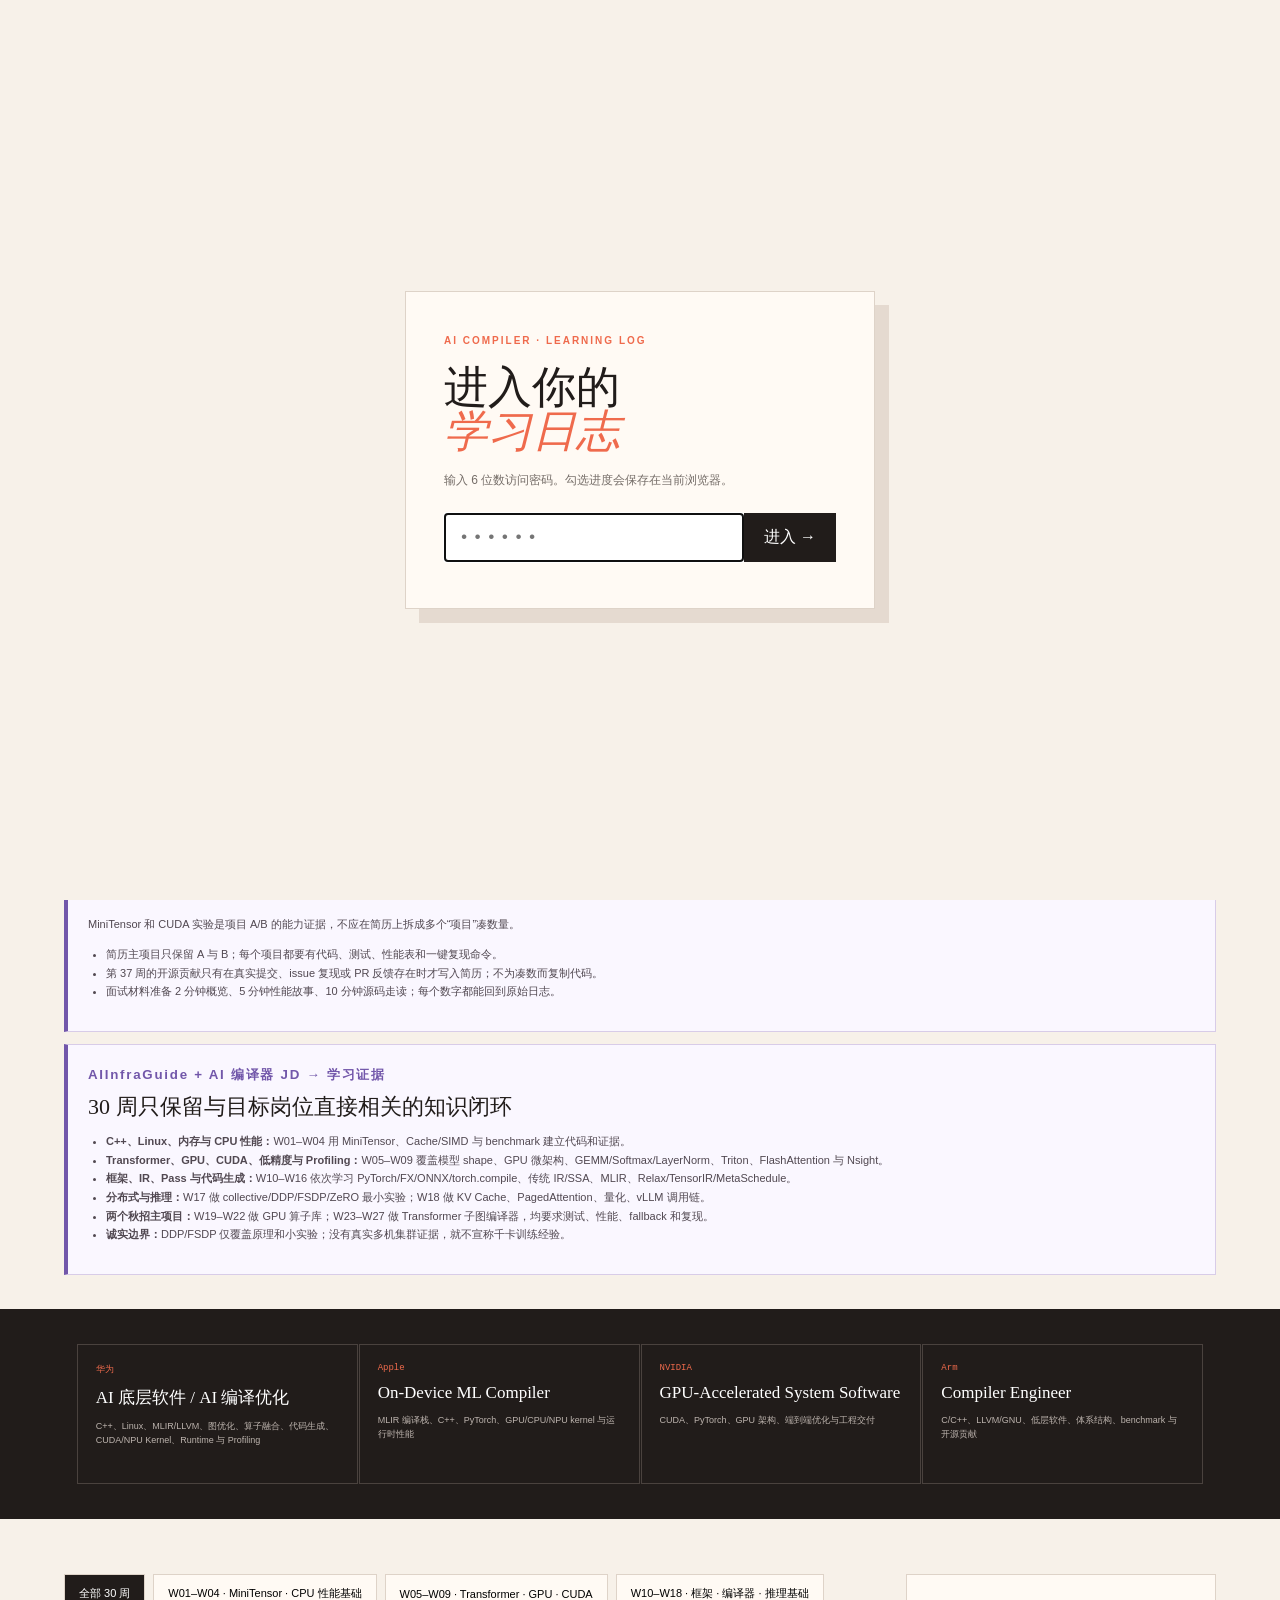
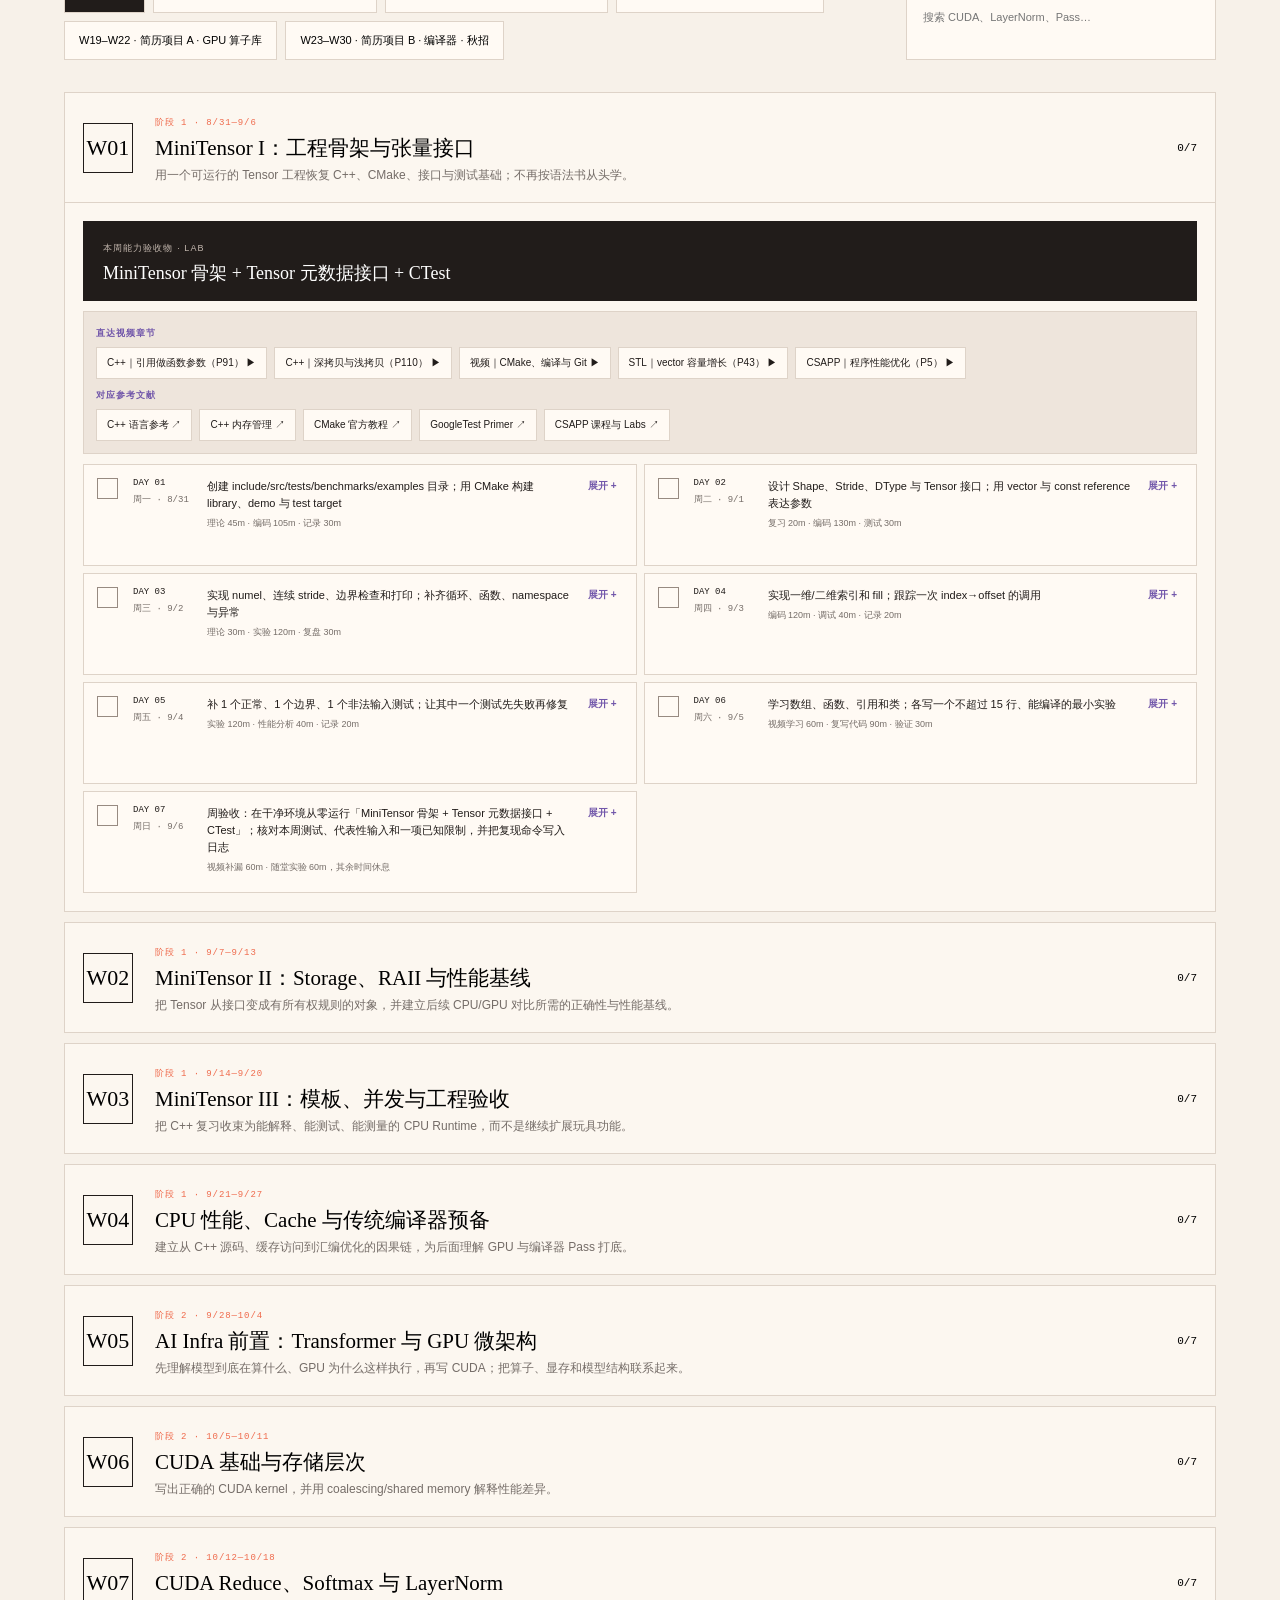
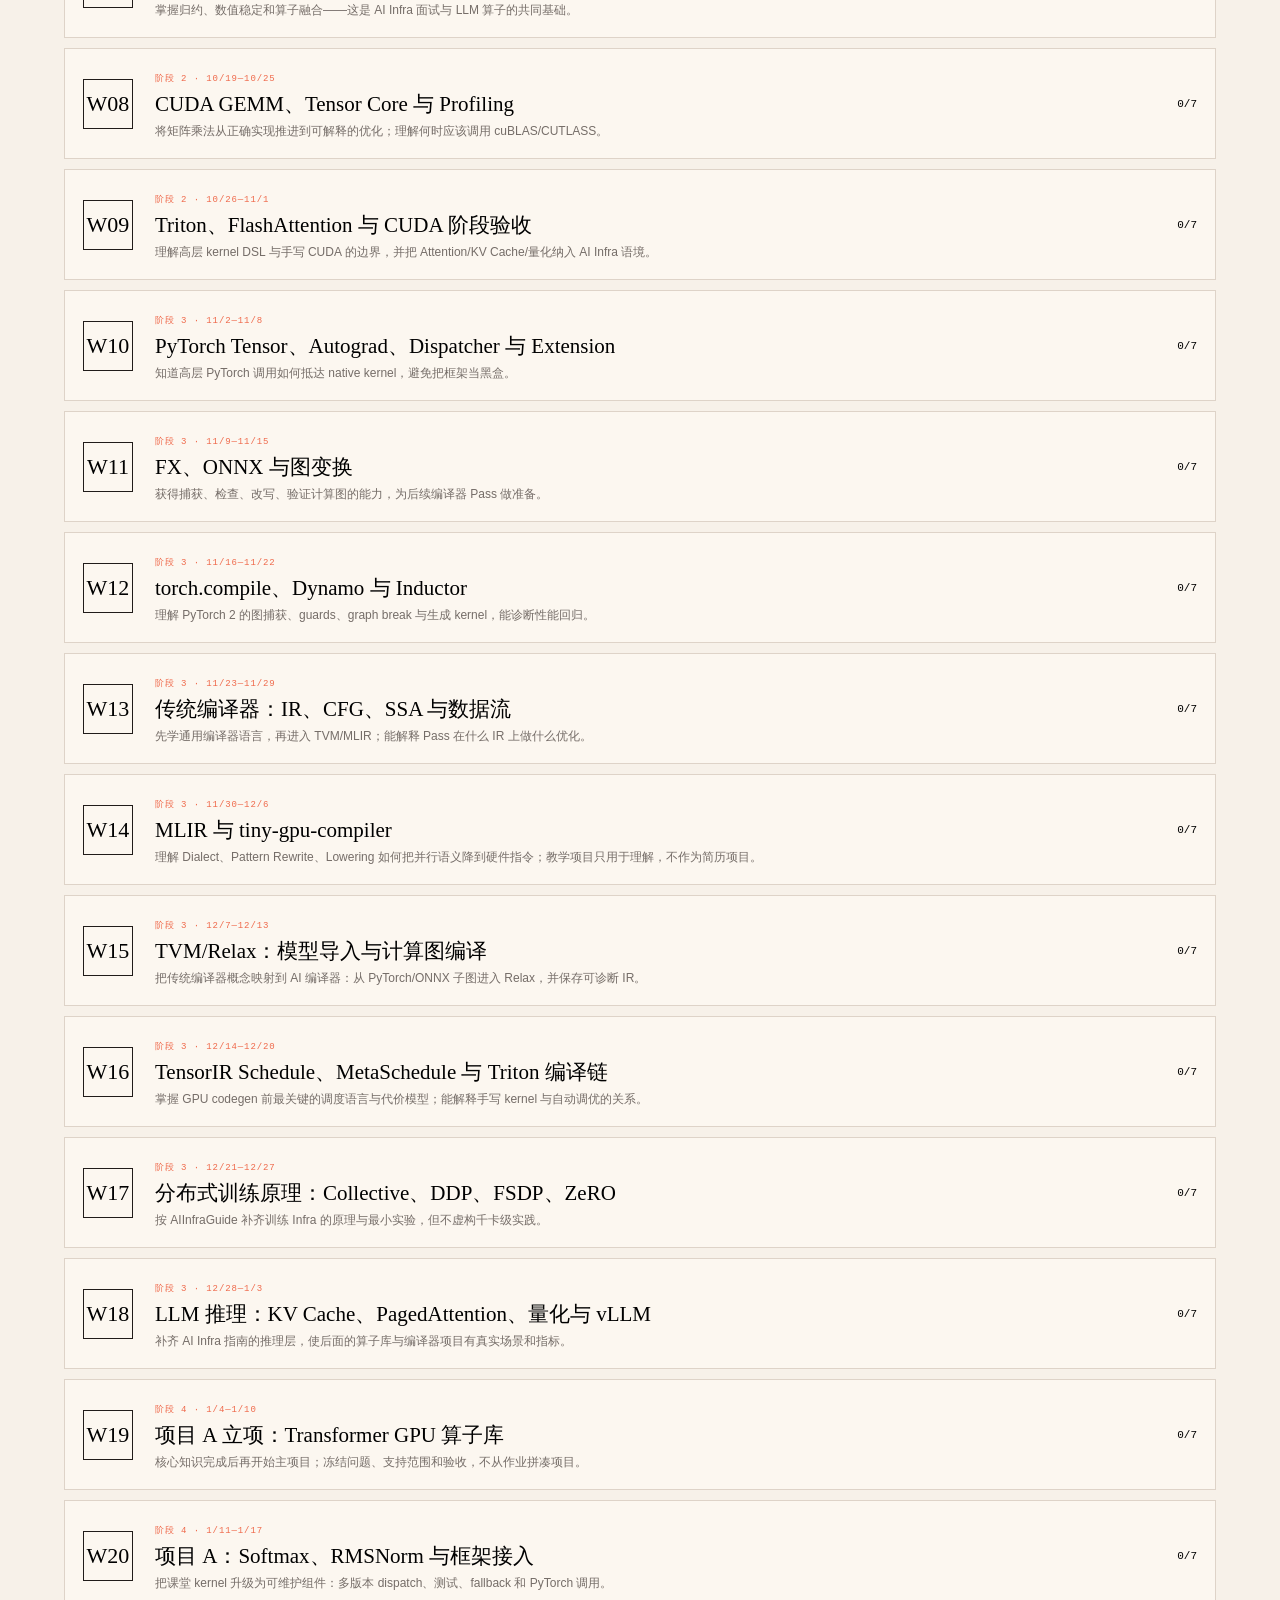
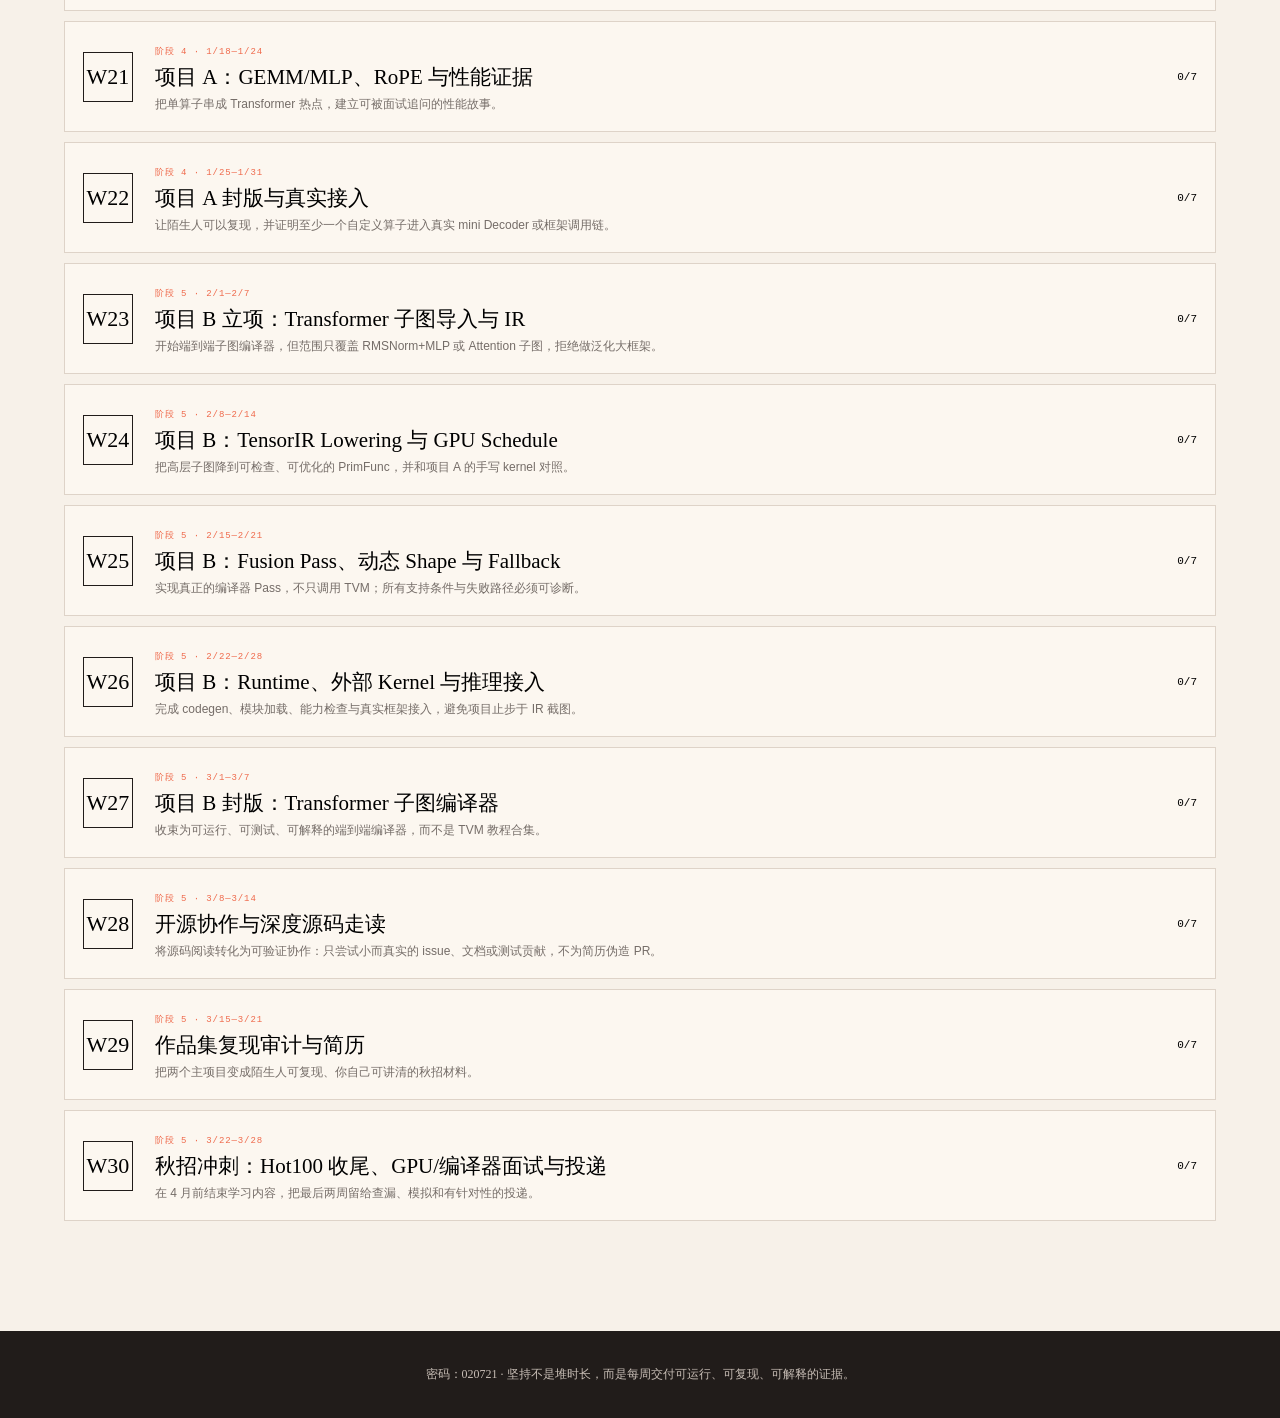
==== index.html @ ab7bcef0 "Compress AI compiler roadmap to March sprint" ====
<!doctype html><html lang="zh-CN"><head><meta charset="utf-8"><meta name="viewport" content="width=device-width,initial-scale=1"><title>AI 编译器学习日志</title></head><body><script>(async()=>{try{const b="H4sIAAAAAAAACsy9aXMTWbYo+r1/RV5VcKPrYjkleTYU95qpmm6o8gGqqs85r8ORltJ2FpJSJzNl7CZ4IYPnGbDBE2BTDC4oDxSTbXmIOD8FlCnpE3/h9Vpr585BsjHdXf1uRDdl5bD3zrXXWnvN6/j/iKlRozslCx1GIn7iOPwrxKVk+1eBv3YET30TOHG8Q5ZiJ44nZEMSoh2SpsvGV4G00RasD7CrSSkhfxXoVOSrKVUzAkJUTRpy0vgqcFWJGR1fxeROJSoH8UeFklQMRYoH9agUl78KB0787rihGHH5RNM5Ib99t7B2y5xdNlee5jYXrXtPzL17H3cWqkKCeWvZ7P/VHNwqrC6Zg7ePi/TScd3ojssnfteoqapxLRhUklcav4iEw9GwdCwYTEkpWWv8oq2uLSw3HAsGo5IWa/yira1Naqs+Fgwm0oYca/yirqY2Vlt/LBiMK0m58YuYHKuKwk8pGpWTRuMXclutVB2F4dJaKi43flEXqamTpOv/61qr2hXUlb8qyfbGVlWLyVqwVe26DhC8pkc1NR4PtsodUqeiao16QlWNjuutaqz7WkLS2pVkY+hYqxS90q6p6WSssVPSfs8W/OWxqBpXNXZJSV758libmjSCbVJCiXc3NmmKFK8IXFCimqqrbYbw79IfZCVQoUtJPajLmtJ2vTVtGGqyQkmm0sY1eLdRSXbImmKwO9eiaU1XtcaUqiQNWbsuXaMZ2VPHDLnLCMbkqKpJhqImG5NqUr5eaaipaylVV/[base64]/lRljhMVhCkH17+HplQtKuXEN8b6yqTXXZUMG/2bdoUkxJ6401oSOC/X+AWQlK4P7T9gDm8s9s15TYsVQcvsGzQtzuulBICFeluoSvZVVrV6TrlSlNbddkXf+8L2wMA6wTalJFaF2vbJU09l1hfIh9WI135V/[base64]/vF6pG5JxrWR7gIHa1LgPGSJP7JBi6tXGcHWqS8B/QsIXcn0sFqviPCFSn+qiWQTd0NRkuw9LEIyw3TbIyn8hDhCXWuW4F7EPJPZyaM+oEvhZ+e+incAHItUOc6M3aks4AlsasWAGMA/D/0KW5eqYxAFC8FDak1Jc54hfVZPqEmq9zPMQbKE8UWhySpaM31dXhNu0L4nOnTn5lOF6zqNckPiiWqqOVMleJgv/[base64]/l4MR32m4cuyPsbtoVWudJJduRQT2gr3dWu74DbuPX9f5h4xMk3U1rUUPwcvqfMKhLMs1sejBJMg/PbLPV/PpbfHBRZ3loMD0K9TgyqBlhMta+IVV3imkisq4kryiC9K1EtXs75GRXGe+gOdDOYXrmFcm9aynsUPtlDW+KvrJToZgOTosKzzFpG5n9z5xjoWZIF0HK4lJ3X/PMYQvVsbUpHxNBcgb3Y2VtTV+3KiXw/jgZTV1mMWBTCzU2vwSjwWuwrj5pW5ImosRVwFeuSQVOjtAqWWYBEzJZqf4d6lM1FBXL9WHP8VLr+MXCzS2+1sj1Q01dXUuIe56ZbRDjl5xlGypVVfjaUM+ZoMrBJAx5DLcl24QF/CS8r58ETG9Bj9b0q9c80oEPtmppoaeYtz/kzN4SdA/n9yVAmX7U6doOco9WFG7XhmTDUmJH8i+Y5LeIceEL6Jt0bBc50G/tpq2UFur97jeT8MEdKtsYGQRCTG6YHzftwwYw16boMYdC5CtRYCUQNMduA11NdeJ5g9kuoT2XPVBxOe0Syzjn8U0r1fKiZTR7T5ZmQRhw7A2VPZsvt6mqgbwrIMUm2hda6y15phHG6rrvMpOJ5d0cqxk/uuValsbAO9roBdOUW1Klxw7piR12fDYrfa3xX1KUuIKLR3GzqSCTnoRA3JCSf6+ui6U6qoAcP9958a+unVNTIo5WkpVvX8ptqRVXZ3qEsOflrXI3uAfA+wO+6lvLluE97VDyGneF9pULXHYUwnZvU8z945GOghwetqG0IFiMSf8am4Aq/PIuGUMQd75mIG1HGv7hJQXEkpRqFLWNFUry26/iNZVV1fV+BmiCxiABf8nIccU6feOFtUAB92X18i+ti9gHUvEgRKBrUIfMA7KGPvfL11grXuBNmyq65kEzGxazM5G312N6M7YXQVbkpex1roMNhrx0lq3veUgQDDtr/wj1bUkeDANo8KlnriPIC7Q7CPDAB2jsQuHYscjPkuPNFZxi5Yux9uIp/PD7oDVo82eIxh9tGPDBXZ0/frv7HHcrIyMHOVHTijJhNT1+1BFuDJc06Z9KbALkXpgb5X1cA3tX5rxB1mTvUIP+WbKqjnA3oHe/AK/bSqk4VDGqWBrvgxeIB99eN+udxQh8tv4TrpPmXrD1aiyemZnXPCLWFW0tjXmvhtVY/7lcPkuFonWOhqnGK6sFU6pSV2NS3qFw2FAkm+Lq1fpPJeS3Vc7ZE12z5GyxQcyCoc4Q2hobWut9zMEnw3sOtp21OR5RTd8XJapan7ZpDH0P5QE+PWkpHEsruhGEH1uDK+d0YS4cs1RuN3XPebZT4nytqLRcLD8DigaLi+Wx+qjUbnezXkJz3xOL/cS6ZQ4UO52P+39GKYvRFz6AvxdRlYoo0K01tdHI2UQlL7QQQvaVQZ4LSHFS9ffiNqDHDuqeDVBW9HYV/dgpjzXeK1+bcBNJbVAJV6sqtl/Nf9vq00t9a31VfVtJbouDmV0aGq6vQPYeCIVlw35tOQxuLmONcTqUoNmWRs7A6ib23xSgZC6L4BPO6XJ12xabHTJGY0hISSE3e5N1CUZxPG4qXL2l/mOPaCvj1RFwpwtoG/aMy0xEVwtsiG5MaXJyA4czBDDlXVluIczTtpRMnzrLa9rlLIK0DUSstGhxr5RQYRmX9vgJbySL5akhoZYiaejro0rurWRmoZa6RNsqmZ/weCTh97131WCyqLq8ilJi1VUXkmqV+NyrB1/XvOdLdXujUSZuvaQTIXiCGquuye75gZK9YFo0NbWFpZbPW+zk82z3nIa/b4HXG2spkYK/10HnHsZKUc/ZQNXV1dFq+o/rZt6l572c/19T5jSc8U7UlxxmLMmxyXwThwrFfHYamvC1fU14U9iWMkcja1yG5iJbc058P5ef+BY6alAQQ84LYdQnVwbida55gSh5XfHRYpPOS5SDA2Yg0/87nhM6RSicUnXvwq4pP2AoMS8F04cZzrkieOABvY7zGkdgJCZU99eaD53/sxF4b/fCefPNF385tw3Xwvnv/36uAhvnDjeETlR2Js3+57kdhbzc73HW7UTx+XECXeAzXFRTsAKIyeOp04Udu+YfU+EWiG3M2ZNrxdW94r3Vs21/vxiz4fMDXNkt5gZggG3nua253J7982VGXNh2dy5Yw6NWW8mCs8GzdnlD5kbx8XUieOgyuFHpZOAuGdVLRE4cRyPB9flc/A7IEAM0leBlKTrV1UtFqBTJKHG5K8CyXRC1pRoQEhIXXE52W50fBWoDQh4wnao8ZisfRV4n3nk+18A1cM2NZrWTxwnvYzBQnjff/u4yC4dF2GZPgiD2hVwrfEMXjhhQ1Xk+yLGlM4Tv8MQKVmzXzfUVOCEe5cxuCTgnQNiRAInmk7ZY+K/rh3FrWo94d3UVmcJMLF7DjvCw54GFg+Wx8uwmJAYCYfsV90Lk+CrFHzYUFMn8aeo2MO34o2UrIEAQwMdoUXgbZE++8TvbDy1hwUljSCwD+ZGwiHBfPwzYC0Fd8FfESG38Ty/mjHH+3Mb2eLSZn5+VTgqhAXrlyVzO2NtTZpjE7mdBY7bYU/QGMdtjBMrh+FhwPBcdlyIhCK1grn5WqgXrIVBa+GFObgOF+vwYhVcNLemP27Pmauj1uCk4J7GurtpTt7Kz/Vaixvm3s38wyeFtf4PmZ7cxuPcxnNzYs18PJYfX+dfkNsYzz8bsUbmrfuT1t3ZD5kbp6VuIRwSCm/emX2D5uC7XPan/GJPcW7CuvnK3JmmcYW6kFB8NPNxe9TsH2PL+INqhCGyJ8RuzTMYNQm5rXEhHIF1v89MhXH9+MrH7VH2zEl8JvI+M1Xl3LYJtQSZIHghsM/eUQQeMQGOvGhPdGPLSaWdsIVu+ZAS75rvfmUfFoKdz2Wz5vCSPSJqDWwucztjPhux7j0RXMwDFYLTyDeJdcTw704pnpa/CsAOB0P1waowIDQNZmOtTbwlaMvMAUT49g83tfueR1ODl9LJj04j4N8nkcvgMDg7LoVPiI5yD09kl7zMzZpcyL9+JJz67nTTh0zPealb1r5RtcSHTE+zpOvvM0/dH8lXm5AUvlR2ptHCwEGJK4IngE2DKfYEcfmP23OhSKguEgaKNO/PWaM9uY0xa2bNXOy37r0tTu993B4tZEatmTVrbcK8tZzbepzLzpgTa4W9ycLS6IdMD6cB+rvw7KfiwHB+rrew1mONrSLOsSl/d1yPakrKOBFVk7ohnG663PTVNba8xv+8RhAMNIYrArbz6wdZvoIXMP4z0Bi4oCSVy3JSVzXhHBDsuyf55ZHi82Xrwdvcxri5vVgcmLDGn5gTPwUqAu2qFA80BvJTy7mNDFErrTo/[base64]/pJkEAEpcadUkrftvOyl3ydG0IbXGARLwvmBIWrtsCLmN8eKdXVh136v8q2ygIqB3SCl4Sjc0JQZ/xIBCP2R64CCPw7iFntHC658Ku5v56dFARcB8/Nq6O5DLvjV/WrdmxnMb4wKu11ydy20OfdwezWWfmBPDxIOLU7OFtTXz9ijNSj/[base64]/LZFYHvAwHc+iljPXxi3h61hu6YY+sft+cLS0+KO5Pm7vP8+BoQ7cCONQ3UC4HdqFgKSEs3zI0NPkluI5PPvhZzW6P57Ov860fm9rR5e1RoU+JxGPHdw8LG89xGxvplSUAvy/v+22pbmy7jzhTWb+anlgEgS0+EMHB/a+Unc2PjQ6YHf9FC7V/F+w+sV9MkmhLpwQyrP5t9b3MbK0TKjCT7BmmLzf6x3N6q+XgM1kuiwPR6Ptvr/jpzezo/tWzeHs2/zH7cnjcne83+WRottzFWeNtX2BsQwjUCcbXCzR3CP0CshYy5PmGuPig+HwU08vEmINg/KEnjt6XZ6xX7M8hIeQYJHPKSoWpSO2DDxaZz52Bjrcyzws0d4GZbew6TtIaHbWTMZccJH82JGWtw0loYsoYy8O/9m4VnvebgLFDf2mbh5RKIK5tvzexW/sWIOTkOyHeq+Tvx6+bvBHNt01qbsoYyxYUMgHDlp/zSqpV55luAj2Gy1YqQXCAcFZKS0imLhhKXYzCwkJCMRDouHBWaLklJRNKHW+ZAf2F13dyZdrHOMkDXaWQb6vtuSwtM7d4bNSVrkqFqepntsQdld1zcg1baglfKsVzYDDhiHkxaDwBLrXcvrZF3hdf3P2R68s+y5vAykL/eIWlyTFCvJmVN71BSgpvvIYyAaROdiciGRSJ+m3kYSntaTeuCOfjYursSqAggRIlTIVQZRIFGV/dAu3u3am7DltgQdj5K4NuY29nLTy0zdu5iq/mprGDvIOGS+D0skqOPOb8LlIcMxVpesu7v2c/jCpB9mYP9xb4xmBkRtjgwbE3tcjZUCifrQW8xswhkjT8Lb0bMzPbH7XnidsXno4W1nsKbXmtrsrDzCzyz+ZZEFEE3Yo2NCbVT/hsVAN8laLekDO3/SYdCVVG2NPpx+cQJobD6s4BQN/te5rZemFvT5ssbdIrDZz3uzU/2s92A4xD2A0FIe+Lwa022j0yKf1B1mcYtu2vEsM3BF+bkGHDxG7/kf94iZkZc0HUQ+HbXoRlY3/yWuTon2FNflbREOvUh01McGDMfj1m/LFnT6wAcJCahuSYE425nzMk1JDfxu5OXpCRQ/ODbYmaReH3h7TCcMIN3hbQuB6U2MDW1abIsAFsA7jpiLW6a84ugMCF/BunhUW9x5lfQq7Yn/Nw04uGm/xeS8UFcuGofLgxsmLAdTqHNt+bELWBdTHQdtabeetnwqaNHBQDV5qI19da6/zC3sVW4uUNISycT7Tv/uzgwAXwAdvtiOmkoCZmEdpLk89ln+eyKNfSz+XI6P/6z2ffOHH5YuLmzv6zaGaoMw5pfzZsPRvKr98yVSeGokF/NWDN38lt7IC+/XBSOChfPNJ2+cOZgvuvA/YAt69BkKdaSUtW4/ZRrd0p27oD9gdu0qspEzM9zaQ9scWYrtzNdzMyZGxtg0bIlUi58MikM1VPkfJyH2RyymJk0+27mXy8ShADFUTgyN/es2ytAqW9W8zc2QXh9t1qcGTQz20BRSIUcivAWKsJmz4K18sgcmyisgg1BaJPiuowsSfmbpl38abw4+/PfIM3OThRFYM85FTfXhIAlLv2Sy77N7S1ZPWuAY32/mJuvhFZJl8HK6BGB1/u5KjK/ZY7ezW1ssQs2w+OsWpBiMRGOCTi8URZyfykTAvpnibUIJKGXZ03suDE3QVuzhgC5xOZuo0NNCubEjULmppnZNtc2izuTODmoA/nsfXNtU8zPb4DM4QMmju0DKYw8OkRCf2Fp1BzsN+/fg4Nz821hadThh4Wn/fn5uwR3Lu/mthet23BQWmtThd2bbglETEmaFI/LAIah/NCgubCc2xjKbTwXbE4/ArNk3xb2HpKWWHjaY/YNFvZ2rJc3AG57cGybw4tgk4xC0mUQbJGSQdw4qSTbdVAO5NZ0u3hRjsuSLoOHSCetK5cdL86/5WqiNf0ajhugVYbyQLIP3jJ5AjUU+MNmFYQ5haVlYELvfs0/fFKcnTQHYSNyGyO5jUxx5q21+qZ4b7X4aMbPl6s+xZf//yTzg3hyrcOTgT0SEEDHl6IdeFLmthfz2Yfc3Fd81Gs+HnD4Mcm2YEQErmxtTaJlvCe/fcdcmWHm8sF16+VAfvtubnvGHL0LODC/aD1YKN7ZBW6ysWVOjhfvP8pP9hee/SSAbAw2QntCAUw6AggrW9M+jhyFNYqXzl04LZi7qyTqgp3g6NH3/bdpSrKxFO/supiwC244ghdsrru6koh5b8alVl2UdF1OtMa7RbgSU6O6+EOoOpiSNUTWZFQuw1pxIgF4zIdMz+XzJxHHnuR2Forz/fC1P28V7702X2aKN5etzDNUBEfNwXsEwA+ZHvR0yTHBkYeAIjeemqs7+Ttvi48GAxWB4LchMfhtFZx6A8/N4WVz8lZxYMIcvQuTDfZbU8DxCCycR/t2N7exAkzz3EXAgLNfIz8jI8wbHOLBpLkOu2T2v8plM7nNQYcaON/snwXbwvaM2TcomoP36K9iz5g53s93CbgLHtdwzOBA5uSotfgO5Kz7N8ibYi0MgSFpcrSQuWfde+twyhJYfNwetYZeWBMTKNUJ4G8SuKBGQLIG7xLjYaLsKTWRUuKyJpzpSsVVTdZAH8v3PRMYEFE+3jUH183+vkLPFLxuQzM/15vbyJiPmf2Os0IOYgHcG9GOuKzrgtk/a71C9XztNVpyQCg0hxeLmYfIV+BnMZMxR+/CgTnTV1jLfsgMn0m2K0lZxpNN4mv9kBmhzRFha/IvFgvDN9AikrWV9CFzYd28n8kv9ljjz8zBt7Br86QboF3ZJ8IIxDHJOAlfDLJV83f8OATZF1mgeXuUaa9Mc833PbPuL4GBqn8WjBDoVvDzxFoPT/yXUJ2L00VKjKQu8bPpnHAu2aZJgjk0lt9Z/bg9dxmQCYaSybCEH7q7SueFi931DRKfspaXzAcjgCBb0+bCcn71HuHxh0wPcTCG14W9WWvxnTX0rLA0ypwX/bNouSaAc9nImtkF9fL2KI2cz96xHvQWeqbyr7KFN++s+098zO+0DHERmnASqEFwqHR+VziKq6el53+ZKqyuC0cFQ0l2B9tTaYGZaRx+iOA1nO8XYzR0Cx7bemWqm29CeyrdkoBMezDKu3eiJugaAKYpwwMvXrjErPT/9qfvwd6iNp/5kOlpMsASr6jJD5meC+ebkeesjpjvVkGotD8rUBFIaTIY09jqULG3VTWSXMytp2Bx+9P3Ah1e5qMHxWmw4Fy6QAIEiIEM/U+pGrz4h5Nw63wExljrBfjPuu0KCTmhat1AP5MPzMlJc23bnLwFzyIrKc5NFu5NwM/JQWQ3wKvhbZhKMCduWdM/ebX/ZaG5+7IKuYCkfBPdCt6tBEUfTXskodFHArIsDsBPBkXx3/70vchBJ1443wyMCAVGgUEK8dgFrbPnv20G+ckB0Mq9wjDo5zA6iXOtkhHtEHX5v9JoTrWmNs2JGaD9uV5+zhCbchAK7qFs6YYisIz+PnNlBtD5/[base64]/mQZBiMeEo01ZcotVR4Rsd4mIEa/A5nZ82qwRDCb3bIsVildE0N1DbL7NrLrm95HnXWcdfsw+8tJ9pQqSQiBIPUw9EJBqgOfQxWDOL5npvbmOcrI25vfvW8OO/yY8dqm6IVGlG4AZBAqAQl9LJaAdiLMKVKaToBoEtiKutUpyBVNTkdkU3ZE1EV4uUNGwgk0kUUHVo09wFDu3sB0isUvIK2Ora4koU1TOBBSh5WOLSamH1cfHnl+YwqF3MoQvUAYGPaUMWolJKalXiitHt0FuyMxqlx9znJo2SHxq0Fn4h8hZc24wfy4UXUJ5RzXR/urkKzBwD6ZiROK6qKXiTrHgctjA0qetuEZRZUteyIAEjYIB1bAOfoMAgG6sudesQBSuA+/[base64]/QIGP/tFZsDExDZ9iHToyZBDeGfQtqomdkmK1egIuAO/fhBjrepWgxc8yldieOU7VIiIYmtsiGBSo3wNp/eyO1MmwMT5votwcsQQfhGbkJE7NNqzcdzbMV6OuF8GNeWbAd483cCkQiY8ucmrIUtEufIbOcYuLyE7ozHJUgGKohrQtYCbt/p1/YaQMlFUdGOGUDuQChmQwzkOjRvWQ96zMfPRPjP+gRbjq0gc2Ay9doHdGvwLh2nZt9bcoGBRj+8hxa88dzG42LPGDFdwMyJn8zdXnJtOiM6CGjDytn+IMNbGoJbHYUOJRaTk/SZ4Uj9+8yd+nBDhGnvPq5FlgkmzNlCwhwtFrAoGk2npGS02y2fgkbPFPaVwsArc/0WWPiWNkv4UV0JP/qnEs2B3KfWx32+PnPhglfoQ0A2a2qbEoej1ZGf1vvzD38uzrzJbc5ACE52nJg0cxKOL0O82uC6OxyJrHOAxajg5namrXtvza2pwtoTCk8QoumT55suiae+u3y+6dIlH/+h0wtWKBxFiVg8eTZca5tVjgqaqmIkr2ANPzFvDfsYUbucSLTgmeoCIV7EcUsZOd6zebhLMq0P2hOV0UBxdSBOXhC/Ef8E7kUEG6pweKreHnXoiWsyaB/34ZEtFQl6SonDGOgCuX+zsARCrPP5RGsfMj1nm6siQv71mjm86AprwS0kxpDfemrdB/MU7vSZTjkJZu+vQWm7BBPa4EMXKG5EebcF+gT4B9qRRm6/ACjJZJEn5kCIAgIGl2sAUA79+kQSvtHcp1u8/4BMb9b0azMzxmJvkM35wOg2pAlxVYqhwxLVW5LBEBYYOCPF45AgYBvsCOmAHQk/XLjQJBTe3Spm5kCUuL/kB2e+7xlpktzNYA0Pm6s3zZ07oBL2zzIuwce2Ia4LZdwaBG1H/[base64]/3GLCxDYb6STIET5dgINxt8GpauSJgtW5n7h3VohM1q8/wA8n9sTZGIoMa7xUDmxWWqXY47lg+t8joXDtonnf901t56+z0yRCPU+M2Xj8t3C4Bj3tZJSTlTm5VtooWaf71PcHHEGjzvbhoayoCNWEbNiI3CZw7Ftldt+4NpkJrg9CrEcE7cwoOsXx3ZTFqBC4dmN/A1msyFpkeJDmKi0epMbgEkPQu0MpBShEwR6BGspMpOVDNyyCH0A2mB/cemNuXHTfJlxxzaZPXNM3qFUpqCajHeT/Qk4JN8w2h4yWJFli8y/[base64]/vVa/hn6IfEntzm5oIyG/WiHnJBAfmHXhStyt2PAKmaGrBGI9jh19KiIZwX/[base64]/RZs+tkraPonQOs6/xsR+ceOBdW/eb14qMZZl4vR/MOQDDQn33m35CYC6X+sDxvlPO/gP4OZG2ucOezf/6Q6fn2m2/+jAED87sQsjz2yGFehfF35u49a2y6MP4OqBQBDn9MbZr94GhgZk2SVOd3gYJu7pjD8zx0I59d8QVrmD1z5kC/+XjAx8nO/lkgGww9dlTAdbG4gtE+FwODtEdZB5NzZ0trskWT42kGDjWZ7GrBRCNR7oIyDC2QExkvvavJVzXFkO3jxIFvW1cLPFZG9jr7Z+FrTUp1iN+oMVnEPy+osTSzVundiVY1rkRbDE1CexWZd83RzWLfGEhMwyASWPN71tgjAOBKlhLZrI2+/GQ/g/7koPVqmqy1+PFqimJhWRl45a+Icpi01aIk21QeJqskWYoDRjYBH8htZAoDr8nqCmG+mR7BiahNJ/V0CsAD0dEUFo2amt8fefbPAu09SwBan2CO7c23xLIIIo77Mcm8iW4XpcO+TqnJzuDJb4IX5fPfAaPIrwzlsu8ErDFxVdFltv9uyHHzODLHcRavsLbJrHV4sfDuFn0zgHl1JZ+9KcqdUpwDp/[base64]/U8iwMzjEwncIJPwrhvTggo+lXy8UBtw2LvdNCblNYSQuuxHaneu7H8HtbaOXsgXY5CeF9cszlZg1Hguy9MhIXAQ3OrW8vu44uG4BgJuSqJNheXsKX4pReWKEy6ewFrk2JEvrj2f/OnFwDxxryePJZAXiXX1mZHubCcikmbijBgZlmJ6etogosdpcfozY3Kry7JXjh/19pJXoF01qBpgf7zcEXzAIjS+3IJ4tP7xZ2QP+g1fBAMSBAuSsVl5QkQ2uBeAxhjTm/C6sg+LtC0VCfwquOM42JkjrIFnJbmxwFr/BdikvJ7d4vvLnLQ60EF1SZwIZxUSBH7kDiVeHZDXPtoeABMYuKLQ6MWXfXCcaMgyH7KozeNOdfg3cTA7FAeCJfor3PDC0xYZNUJpDRCP7Eta1XLLvTxYZpW1CU45YEHhJRXHrzITPs3Qs30Vjjt1FGGPmbbuhFJBu93LjCpfaDxCev0+9fQEwHsaoah1P5wiM/bs/ZoZHgArzU5AmQ9ESJmStPi5m5/NQyf7mwtlJYzpA/ltVduPz9BfHC+XMXAQftBAYmQi0sk/lAOHdRyG0Mg76Pv8lK7+Nb7si/9/23T539+n3/bVieuT7B5vcHfTFYaC1Qp01UNC9o2eVoW3vZ67ouMb3bdRDgGH4u5V4ZBgXoSlSwbVkERmtqrdg3xpNlL12CEIBUhyKQQPUh0wOpMzG5TSje2S0NSAW0dZ2eHskLPd0gHmEmpxN+PDRmTUz6bPyUU0X5AWS1JW0Pva64Nq/o5P6ywtJy/jGTLczJF4LSJmLoALy7PpFfHiElkBRK685YbmcBVkWmeBdMkHVlBYKLOTQGIQ0gYGNSoAtMpM+BPNk/K1QJlKBpTswUB1CVXO+307nhCkkLoHNduoRBh0Mj5rsnzAkJcOYJX9xmVVzIQGj+6k0nrWzwbm77OYtAcIEbFuYFN63NWvkptzsikmAG3MzW/Uhn8wGex7IySx2gLsrAPBST+1sg3F9PaySDYnQk8Xse6lVYu0/+R5BtkXnYCpD9g4haQLKjOCOw12V/MSd7CwPPi5kb5uQg94f5WVVNOU71T6eig9hTtYs/[base64]/D5zJ8J1NtBhVt+QF9l6gFJIJbwKws5a1g5vZQDBVFwbuCKu1S5owOiQe0tJlQLu2Al1eBUwC9r+UaZq8kie3zt/dX35JQtvAiUKPQpMA/UCmUlYKz8Bg+KsCSRQ+FQbZmCizUyaL2/YItdFLitCqY+XN2gLeaQrnQIQL4vR/AySpbgNcHAcHKh97hQgSwqJ/H3/baAKyGBBWoM/lpeskYcUQ+5kXpUODOfXwkNz9QGLL58zB++Bzo5GL3Mwa/VOAD2O3s3f2ATY0smRHcOyH5AtDHbLpzfMvTd+rlftZXv/JMI7iMtVuWIfQEy6KMfBATTHVPe1bajhtTHu2KVQzPHkifqEN/oyipcEanAXMfq4PeeyYIpkl1qZNOd3maTGpgc/JLNWTKyROonJMh7G5h7lff9tfFVgJRJw3cU7u4V3a27vYmeChFmqLCrb5wi/TjUulb/a+rcHru7TA98vI4edu0iWLAi7h/XwKBKUZ22DhltVdAMaKPJZL+gimEzkttZa48uUOG/rZH7l/vL3F5ywH5hgYg3qHlDAIoLYremUsV2VUxYhngVTzZDOZyBXerQP6ff7CwzU1vRsfnkEgqemeiD7EeOLgELG18xHN5lBqI9Z0AVIPABWx6Lr2eYDmrCdt41U+BJZpYRzFx0jNN8h0Wc4csxCzIJmJy0Q/IAOY5IhQV1NLgRSyj5bmhcc3CJE5h+yhbvjJQTr7qa1NEhGNOGgXSm8u2VOjoIZEdmuT8km2ihVskmrYyGrMAyrArK6lN/aw/oFc20aVleK2cj/vv/2ZeRoGk++pghu9oXnLgqUXJzbmSys9ZTkVnrjHn4DYjmQEblCQG2SES5FO2RGTlBe1P5JZz4zu1BxHnSgeIJCBQpvjsntIBcMjQG69r0qTq1SHRhz6ylpipjR+lMu+44o0a0jsigJ5qph3qrh5cL6zdz2DFdY/Pnr6FISbQy/fO4iutlw3UcFIw3ptUKJjMWhaihaC02o+wFuD8Nv4FgtsVY/xI2yOmKzpiTOppNRV5RDa7qtDfFWAZmjUyKp5/L3Fy5hfSwIFk3FFUPUZCwwyjLKMDye/sTTnkXMC61KMkbRcVGVCSCdstAmG9EODP1ypUliwC7Y6r1hS4GKgGefYzKUQxOwFhDIgulkEpcLlAzM7m8ME2qVqdCICA1pPrM7/[base64]/9EgjnQsO4SlABZN26a2xPkJDHHH+Yn+z9uz51S4yCBK51obT/dDBFbl/A//yFf/NbFoEaHvN5UKoRFo7HIKmAvOC6vdWBHlIzmdvoh2m52DnZz7KY5tpTfemauPii8e+PjRRGhsDcP1T0yc7m9JbaLR4XTp5tFWJgIy2KhWd7IhpiiMxUsxsx/sRQ55Gx3qf+BNj2WaoEYioQU97pU64Kuh8soglI8zqKTQfWLx4PtkkEuYboKPZtBncCKb/gh5PQHHfB0M5IwuuopthS5WvQKKxCHj4skvUJ9mYlFiN1yfzplq/HACYg/TRlKAjyEEOJv2NJafmiAXILW2Cpp7VjKC+r88Z/Wmx5rHTJN6ArYmzGColyFomWywmvpJKTSQ+5ZXFVBVhDsTRMcwPDIBkGDpBPmwsPJiYpZ3MDp081ccHEDxZy4lZ8CE1tux9Y/yQhKoHK0KAc0NCKY23ZHWLwUQkqkccUyUGK6Kk6BOe8QB+XxBC4sc9xjBnmKYnMsRJisgukrY+bkCwD9dqY4lXEEwMvNYnOzeKnZFqLfgUCVz86WzfEk8LPdWLmbn34CEXST/fmpl062djlqwISbeWtmHGK5sX7Q+8xCYW82tzEGmu7WONEdUWw+O1F8Pvo+c7/E3u6VqH5TojrQlOWKwYKwOGt8mRiWHb+Gpg93qByWY5rAaizjGErnimRAXuWEgFqjA+YY1DWhUc2XN5BF7bFqE3O95I81t+64y02QqcpaGCJN2lzYsmZBvqY8qHKhWSx9ki2eRfkdpTg/HkVDadieSkBMPyCAXulswQObAdN397/SUtJg1iAvuOuD/NEyHKw0ZZoSmXkKM5rkDcoFJFGAZ/n6sl0pXtQJDHUHJmJQpmebAhUBV1wisE84fWxrli86kSXMovsQi3slsbgXLoyi80ksJooDAxmPHYKde7EG1skXa9bU2/z8sDemlJmuGYl6tosibN3w4cyMrDuCwQLEuCd01p8CzKwPs0iTVIECVw06MkuhBhscxDCChxrKQ+u25udwDi/oyHMIlgfGCZFhUE4XWREpbpAVg3v8jIxPFBNaGg1q5zvOMeZL+U3DN/ILPTwtAND71yVrYYgKUwDJ3Owzdx4h+0XTFCIzyKe2G97ZAiqHAawUKp4+saNisxz1PQ5fm7kRsVDyMxhfbM+Dna8OVadcofBYT9quFDI2bWs+5t4LsDRvZEDBt/EAqgj5zVdhX3me34L2XIyuukSJDDmMjhepzr8YwbxvT+0JUA45Y3JJZq7i2gRBOGj7x6gUNC+ujedVNp+9QyFu5F3zuJExFJ9Z6LPjaKSfs0a2zYFbZY30YNezCw9hVPzFs6eEo66ah1SQC7Kos3fMrTtUxdfF5/wDiAi8i2dPMdcHr2rkEn19Ab0pTTXUqBovw+DImA2e9kGIBSnef0BX+IezJKiNcfpwns3KirY1NZ9zhfu5PNTo2MWwXEJrHiDNoxlpZF43yq7WycoGis01IZE5E22VmqWM2hq4CCk0IhTBEJi3qW8wv/XMzvmkk8eXgwjgh4hs+yNLPxgQiExzom1oAmQZfojWp34gQKzY5AJ8SWVfpvfpuFesvC9VqwErBdrPKK4JuSKgG7ec2jEIlK0j+hKV3EUfKV+AVyojA7Tgg5FP+81PzzolHJk7l+d702dFVQ0asCeh+E5CMjQFjMaQfCVCUhYW/uqhQDJIgsAALvqbx5z6Qv/PAY2LyACBMaKzgHKwOAdE9ZXlT9WA8gkVvzMPi0OvSSMyH4+Zg29R24ZyxyUKZMjDnf7JFHMgWwqXsiUoiUubAIZhtg0+avCY2Qtru+Yiz+MxxwYQibfMibV89rU1/Dif7cW6gXPmY2aFFVwEx8uvccoDY6Y3lNhfA9eHI51h4WjpwXQQD3JAyJIORC9gtYQORkQCq00MqBZh2mZJDBxP6Cw1bkEmr11KgRlCWKbuXC+Hg2OwcCeKY9Yg5BDiIQ0y2/pu8eayAClAqETaCMxFFLLysqrbIgXRi23SFVlMQBMkx17ojbQCuYuXWaAgSB8rpMBrcnh43IYDY9aD3hKqbWo+x+sV0JaTwgNkj8kkvooTUPX6YBrlVnOiVIGM50BSaPn0FVPECC2s/kd5fAz+uBf2JtjIyPVSWqLHdOSBJ8o/Tp4BFVOnc6RsALxjVHN2ALnoGDuTqbWMDWYsEu4PgTP7ts3VTYidt0HlSn8mPyDTL21GKbrZomP4Q9nYuv8EwHXneXFglGWBTTyH1DdK2fSzpfDBbOm3JKIDmVakLNPC0/TC+WZWWMop5M3LtDksyxybpo3LbfxKWWeOAJa/uYIy7Cir2j2xVnj0gsoxFPZ2oNyJnTJmTffltkb8VvbzzXSmOyKSnlYMsG6xt/zpzwcAFrI1fVBNxFN+OKsp2X8AaOlk2dxC5zPB4YWegg3zwQhPF5ZTSlxtT9sBghCdAN/iqHmlGiWrJmDnA3pzxMuk21EaIKklgYqAnXbqy69mlQZK1Dsn1LQ059n/eaza6ny/U1J78C4dYJSnzvOnndKCiqQf/frM+e/ES1eVr89/J3CAUDg6jNQzxxIP7WRxfyVXBJnTksBOhrU5DydNomkI6lrbhGKx5HhAHu94+Q8UrHjRah444S5365jFefYhWM5sudV87MiwTsI6C0fFkoQsttwO6rVjQDEID4vLsXLl/bPQvwcSa2zVhpyzIiNAIpuVKXBL+plM5LBM5h+lhQNZSk0Z9YxSIXlMhV/yKaz+XJwdzU89zG2BrANFkVkdRXBuAtOZGeeFJaCFgy+hDOMKWLgGGiZsCyEgKcpaXIP+lE7WGa4MAX8h1MZWG0dhRzw5mAcwHF4pltRfQ26nGB0di9O2MIuJ7U1FvxUkBKQ0FWzA7Lom6+m4oYuwGNHPeVw6eylNF3pfgkEC/QrmPBjCSccgxz04Y9BPQ3RTmmxKYOcKiRuWJLZ7bBXuzczf2ARhn8Wwzea2IKKZa85co7NDbnt4uisLxnbnARLsPRsJEp6t63EJSW0+wz1nHA48jcZ6M0IuexF8LFMPRe/auYnDNt6ROQc4DIMulV6Adjubv5oDGaasoQ3dUV04caBWRVXnMV4UIVmcyZpLDwg2TIoiBEHBjJG9T8H2lUyGEkdUJYqyeXamzcG3fowEMGQmQVuaf5BfmaIATsobA8hFkKMQ78DShncQz1HU6oOKmzgB1yCAGyMKgHVk+jWULsHmfA45o9WkhP/UHMx/fgPScDGimoOinnijsrJ2IhagYsdBUSyKHX6ORiEHW/BRV6wTOOqYRWjiOau3wxD1qB0I42S80+tQY3fkNtQa78G696N3zcfPiE/5k2hclQF5aBqZjcpGRuHKnToLpS+L/A9fxMcnAzu4sY605xKuVBJ+5DapOPU9KBjxya381tNARfnwLhYXdHuUx0kFKgLnLgqxdCLljZiClHZwR7vJxw6fEj3Sv+gPnSLdiWos+QxDHFncBiL6PhZO2ffEWtwmE777E/3GIfyOT2JDmcCo8YfmsxGRfz5tKzPKuOxR5T6fyRAYjkhIxi0x4AjFGCXhqqpdgYIxAjSW+hS0WCzTdoawXqQYJpEimFgGso1MAoWCUrcldyIlZB54Q9G4pAdR+q4oJwxuwtZzvkgnMhkx5ysPASP/ghOy/4l4p9+UJA7kRnWl3AjYkB0FxcPG7Sh9O0rDo2xRYQTCGwolhxBAO88YRCc7L0OwI4FYx4Tbo46tHBpMuIOeSIHwsR77tAUlzC7Q5wk5IZv64ZhNafwGv1USv/GPhDgV9lZy2Z8IFbgbTtCjKpp0ysT3+MNz7IIJ+IU8rJzXHnTHN5VE8WBWuCsp+TLGg/K6Pq6yq6jrUXc10vXc4Zi8uADZ48l/gWQFIUywBaVhTJS5wAxevIJBZhLCAliFvNJvxxwRFsTkThtm7OafFsREA/HcOFaDEsI7eSYKzoJh4p4cXaYl2VHghKccj23svT2KUGFJqqwcOCvFhuZkqL4JjG+cauCbj3sZ23JwuX+W5ePZgh0sILvzPrPAd5RpYCJGK2etzLP3mftUkId5JT4Ry/TbEciBfKe+LN85S0mLwGcdTn2Jp7yfdXyMthxEBsiFh4CHc73eKgXkAwMBiIrbXf7+AnpxsYuNK3Xc6ZKIhUPMvb7iUpZHf/sYEMurTCkpOrSPCp7MfExSFI4y2RZkD/[base64]/DqrwQHJ/ySSkNgIAI39kFXzWdjEI7QX5KUAmzi0MzqtyCdg3hYdanHH3gYy7RAK8ZdcOb8iVtFKCTCb2ZisWAsXhwwHevpm8OLhZ0danBmDs/b1YBsW5XLV8cLTbHIppVHcHRuIXpSfXN/IWEmuqak6BVoPHhU8J1e3JrrMjh9ioWxQcUSNZocAoBncjJWelqw99gNd/fZiFxOzoJxYkzS+uZ0k6ZJ3dgxCuugNzVTf09MpDJnwcp68t+/PSWCU0dLSnEXlEF7GN3ywRfwm/QJAr9XrRDikiEno90oUr3CSk1Ujh/6+eJel+TBg22L3GNTs6yn47ffXhBK/WwsDAdUHJdmwQQO+pw+3iA3KySoag2oS6iY2ECBWk8ECnd5J9pGt6jtKaVbPu7HbQnnlWgc9sR6eJV6FVlqopBQ9ARzAScUXQcJjYxcjKF4g4asNyM8H4Wjvi8xxQ1/J3qTejrayiPVMWeCwOQ4MwCUsd25v5khJ+eonI1xqZXVioC9w1aPLkZqd++gSvcQdbM9V7w/W8zOFKdm86v3eHM4spxRm6CS+KXQpzndb0VhBzK5qjLmKrKblzVXcQnMpSDaHRx9HdN5XIC7RLEDeZcxi/dxpOQvTPsyJweL8/2HMUwx2zmUts/2OkaGfXx1nzhjmNhXCmTfnRIoCwe1ZbQNDSwP2JXVC3KBk4nk4gyOBOopDHCQccPt8QdQv8riWY4BKxUBDnlvu1te05N7W/PZO4XVLR4uxW2+5BEiyy9kzLps+KRVeg1aEFREUjg3YrFST7adjqfPcX+aObhYnH1ceNsHmcT4GKxwbBhMXHd6yCzOLGEU9U1HK5lG3vffpoO9nAnH7FvmOZsYCR86Krh1L+pAy4zo4/3mxK9Ca5pKQlOGBBrWSeLzYxqMR+YslyHLtvvzbhWkKIKAjb1rfAZ+3sGrsPYul72b29qCTA5CKIGdD5C4CqZ+Mu9DpXOPUZ0M70JErBH5nnGSpm0Dnuyxyvu5VNXnyGP/JFo5kD25ak6Z2xlra9Icm8CQx3Hr3UsookhI+Wa9sJb11E6nG6zswM4v1P3TnFgjmZdGgYimiefm+n3wPqxPFDKjJHwB+Sm6jnUDrLsD1tJP4NFDPCm8XsqPrrLoS7s4Qm77ORYa8qcR2zU81qA/[base64]/tjIjnbEE+HEApdQINp3QvxkfsrzaFtwRy2s03c7hejsapp0HQSZR73WwkMR8qhm+3jvCCJtIM2+QcCXvVVrajO3MWxtbADQft1zir9igSkHX27uEIRdRX7BcUk6LDYBmLObTDKm5TRBtREWetgiv4AFTDyno5nMe9zeRB1iHAqFZY0O5R/vmqNb5GxgXIU2k+Euw4/CWm9hdYvHdRbvoByGdVGLTyEBoTDyhLbJWnhOHdbAB4UOSY7yAHLcMqDE/lnwQVLaBrJ2kh6YrxWSDKDhZgnX8tae+hdQzoEsy2X6yu0smHd6ivP2564uFVaXAOyEpJ5SBxuPsQhQ1nZmz1iDk+7wBI5ruZ1F5mmdWCus/grFKed6889GrJF56/[base64]/IJK7Z6oJ1ifKwKOgtnLclMW74BJc7wLNkuWZf7ECu+AJ+1aZ0zkdKmsGrdh2MorxGl44joQ2mQOAo8lii0QmGfHEdC+UNI/siWILGdojhsEplism5pf+iW/fRfgxFsD2kXqCEhQE2Rtgq06LJgTT3gERwR+0UZ9yPTgPWIP7j0jszoRENugyd5y0pAdITIPsaIPX4HWhgInpAO+Gmb7UwFxQWCvX3nqEsG4fOYRwagKsd2Gh/VGnNos7M2X8CivpetfS1IHsasal5WLmIjZ/6s5uPVxe+4PqhEOhQRr6q25vkvd2kQny85ub2UNTxczt12y18KyUC1YC2AShf25/5A6QdpFnEehXPpCxpyEzkPmreX89Gw+O2s9fGKhZ5sq5eDJO1S8DWZpyNSY66VpfKyNrZBYGjOWHhX+eJqVtSffNLK6x7AzODQtvCx7+zEWpISDyqje6d2MlKb+KEeN4H9JJfuUgB5IoK9rINRQJL9zV0ql4kqUFPky7I19ATIJ1jgZvf3MBg9Lvr9H4dvm/CJ6BF9BzCV3a/EuCaLdGic/u2Pd37Mr1JJbl0tqZaqIiOQxxEJevNiUoz+SalcR+ONpqEBF9MXAC5Gcm2T1IhGMNonSYcu0hrARCne/+GgGKHUTmxfPz1gLmeKLmeKjW9QzNp/tFa3FWyIobUvL4ulmgUABHIm+r3/W05rM1ezK0zkCzDEbfay97OBtc7C/[base64]/9zvs6OYkeS1BzrcmJYECAz+EoB7aD6FqTF2Nq1qgMfCF3FYrVUeRb7Lx3Jaw/36HNAXjfne6yTNWDY7V4BmrVqqvkt1jkW0f3nf8mf/9zs4+LllgOASDhuvdg1ZF62ujte5B3WX6hCZ7je48RGfABhgwEnEPWCfXRqJ1+w54smS1dFa4h41UwbBVIfewkeqGmro63CMpGpVTBrT5bo5LSVTMWCbjHKXBU+IVpUlSpS+yrBZne4WwYCvSGAfpKiBAJwIfisqRUNsCuxbvKAXIUYQQCSFYcAcie4UIWkMoChz1O/+AFKKABTJKi9uxrBo8eahCtfn4obsnu280a2Iyt/WYfPm8wrI5Nm323bTtUKOuYp7orcPKQlTJGj5q2f/J7NxzZeiRcMijxqgIixNRzhrGMDOcZyxiFrmNO8BBnvUXHwH4IPkNdGtYh12WmJV/cpcPIS2NtopsiCV7ky1mhnIbI9bdTXqMprBrhzLVUKhCPLg1AwVMN9+yswOfL85NmIs3aDoY3Cb9i0ykARbwn9egP7IMosipo0c/7iyY29OQjg0dDXbA2zFB/bIHmxvCH7chziatwcMdhpHSG0Xx6tWrleDxgP/DQSl2KjFZFU9+H5aN6nC4ta7qP8T/nfqqIYzE4p3KeveSOvUCc33TR3/DVOFw6B+YKxwOeSZjO7OzcOqCdEXmtW7wsFeMz5jlh++NH+Ufz9RHRM/4ly6f/7izwAocsuIB2IkdPqW66vO+pPmH6nDYqPtzO3xJdZUXapeamps/7ixQfV3i0HYTw8Hmms+b6OKfqrvDF+v+1AYT1QDPcaMCxOfsLABPpAjov2OC82eqw+FUnfwjm6CiZHjQc5ZH7Gpfg821/8AEtZ4JWDVXrFbwcWfhIpf/LkWlJG7L503VDfh1ta6jHndlH+zCLt+8BfwD0HipTTyV8TzsXD/+ubo7fLXuu4R4wDwovZp9L8C1vc2iKw47QesfcILEfhPY2XYkAVAazeoDa3DmM+aovvhd7cnEmZr0PnP4moxR+ztEh8+Y5Op/VEfCel13vehDX+bI/LizwIQaEhNg4yOft/Hft1V3h8/U/ddl2PiI51ucSexuBDD+Z5K7Z/yq8rCy3bK85RQ3pXzGRJ3nq8PhdF3r+f025M+ss/Nfu1mHoM8YvKG6ujucqGv7bp/BeS+LylDZZNzDzpOqr+4O19bVnPzEPE4/qM9hJ1XV4XCs7tKFfQZ3d0L5HNaRqI6Ef6gLa34k5QO767Jyefaww58GkHTXVXXus2rP4ENj+RdrnzF4Uka2l4wcZvBJMIexqoWIq8HLWOXtM+ZLN1WHw6fr/nj2EPPhTM3fBVGlzL/KmoP3PofuItXd4Y66P4YPx5+oANxnjP/d5epI+Eqd1rTP+JinVbaM0GFn+HPbv33/7x1n/vgf+9GCZ2CBKQqZ+9bNV58xi5pAFtvctS/2IvyhivTlNAQMS3HBenqDLIOHnUSvqw6H/1SnXfR+CjaK2Fk4Ce0CdOCt9Z/HWzvC1d3hP9Z9nQDeWl9uaOw8gcWzdENLR400NOYdbP5c6dMzkU/4ZDOd5yW2Qbr9R4YPl99uKHXOZDUIY49LLAIcw8QPO9Opr6u7w9/XnU7ug1M4iUPxfU+K95Y/Y3jjm+pw+CSxwn2HZxUyqasOrzF/2Cn+1Kl+9+//fkb6E+Cro++w1ORShUeg0rPmxI1C5mbJPHIS2tXxzGac6qoYTaVEgG8auij61RomAUJ14DIMY/8Bqde0dzRQVwSq9kxRPiXjRRPSFblS1drpL7FDjsPawDcntkNBS9FgVOld6Neq2h6XL8u6gSkoZc7Jdnyisl0xOtKtlYrKLuDIKXylssNIxEv1E6GwtptfHiFholUvXbIupVKVUb0ymkhXyrG0WAUpUq06G65EDYFm79AVOAF2VizSWTIkuB4rk51KTJEQotF0TMJ/ginn3SDBo0QPEU4SFKBgG2DI4QePBltl3Qim7FfLzcBk6VNqIpU2ZKdx/SG/JImvo5Mibcgif/[base64]/JRmTy2wAT22D+CAMw/70mDFZTrXEsF08vg3Zd/sMz1oB/D1ja/DqfuN6alPvh+yHXLqzqVCxpsX2VpTjRyWyTsmk2OkhHu9MOHNe5uNfVrtLJRxqf0W9ThJystQeVWZIpzsKvFF2TE/Hm1L2XnZQfMd+xTsqHs2kP+wDbu9gHO8udJ+FGKnz7Lw8y0I7PRsLB/VVWb5yXpY00Bjc9slreAc9sXjI0zV7We7azaDtu9wOcADZpVFLDyFJTUhqPN0mK64jzj0aHZ+6eORM7ZGm+iNN4SNnao40nD7SUHfkTPWRk/VH6kNBuFTfcKT+9JEzdUdOnj7SdAb+aDh7pKnmyJn6I01nj9TXii5ns1gVDkoKFFHUJHj3ZB0+WQcT1J/EK/VH6uvZBCeb8I+TR+pD+EcD3qo5cvLskfqaI2caYE0nT8L66uuO1Efc86AHQXNLPfuCDEx8+yid/0IgtafS8P8gtgbTvahnt1spFVFoTXBOSjEpEUxIP4r84et/gTEId2oPgztkvtt7Ucw83Eew/Yfh0XSk/lQQRAcExakjDbWuzSd4IXCazuAbNUeaTh9poM0/daQBN78e3hL3G6MGMKMJkaMBLwJynAL8gFuwjgNRw2WFIwvm/8UggO6G+wzjnvjMkfqTZWS+f7ZM6UK2cFVZbDuTbFeSMkULSCgPglgC/hbq5jK/m9t8Wlx6U1bXkeM6hIBquJJWVYXQYGe8oOQON4awF7Ghrj4YCoYjwfpwTai+Plh90LYjbz93UdhHCfIydmDkF+W2MkfyeepqUk4uLHPaeGFWXRZm/5Tjdv/vLtdCbl8O0y6lDSkRrq+pF0vf+9T5WypaHur8dUOo/PmHMiHCHFi5bAiXSIg/lDDULhstttB/4ImB74FZ70AWnKJU/c6EV8D8/oLApMDyuHEYKdALirrDsHNfZ4jCu7X81t4/wM/c53bT6SNNtexMbgrBKQYn+VnkRU1HTp49EJouG7VdNV74tpOCNz5PoXLXnS8hR6zs/3epaXosZctlLqDXHwboLoOpbQ0GxlbeQfWPnSU1RxpOHmk4GcQj7gyedXVwUtTXljks8HA4daTpVAT/OnmkKVT2xRp8sQZuNVThSVQLG3ySy11V+FYTimS1RxpOHWk6K0ZqgjyjGqUdGOyMPdFZ17GGaz55pswCD0IYVvR/X8LrjMcTQRYfhD+8eMBj9g8aow2ewuLeQUlx/fLiQENZHPCayg+a5bSkBpvOnZdaaQYHbAd9PrNr/LMsGh5JAEsLHrTib74/d/pckxhNG3FJ1z3QiJQ/57FBmDdr7zP0U2eldstn7E6vH4ggF86fCn4CRxLxKGws/MePIMig9/FqlVuiBKWg7BzKEj4RKc8nYJJTapKxq0PNE+WPf5I6mA3n29RnkYnYGldbCWHYoQMtrhyDjh0KzE15iAuCbTE5BNqQjSGoIBn9pQIarSYvoWbbTOugT2GxxuEKPlUXe1M3pOgVkf06aML9XoDGlN7wPoqZ50XJzc096/YKk/xcgc+uxZDh12X/PVBMKvMwWwQax12xW+a7JxDIcoip3fk2n5rZ/ax74t1V8+GWOdDP8qLKz5dQopoKobFiAhq9xNXogURV7mk2Z/HFDI+fgAoas8sUYeyeOFLhwy3x8zkSnxADQuz4ZQr+hTjG8tO5uCbjoAdNWfZpe9rm7+yKDqcvnd9nuv35/t91WPDJz30blK5Kmiy4DhJP8x17AUzWEdl/D5q29FE22WkomaGK55IQSqRqIgZMZHPZO/vM6WDHaVlOXUrJZaTyssjkftye29MYiTet9TUkI1JyN6Pm+VHW/B6U3LrTs89iGVZdkNslQ1OTwYNPk7JPs6VSLyzR14CL/Of2Auep5klxvj+/+9jOQxrjWUDm6k/5Z+v5/[base64]/zzAv2s3/Wznm7QcWMeDgxTIQFQIpzE9bCVv7ZGMSz3x51RzYDg6AobZ4ZeO+JuXePd0fiBcCoWgH7HCpwTYHVEJrtSsctvHsIRQ4x4tn+4FHWfunuCkKkB5NmUui/lCHrxN0Ikc1A5yVv34QB56wbXlVIsH5ZwmwoKFAhuKt+i80NNZikwhp9USkUqJOAcd1UqYmm8EZqz5kbT/P3M7R7lJxWeHYjvzAC88zdMHsWyoZyQwO+gS0HYZysZLtElDucmyYrLD0xtyFJrDgwll8YKdztNbdf8kBuSmeGEqMUuI8bSj0lRnnUOAvV903wF0hHS/AcAWgxtbolVNckWAZCfrFHCIfoJ4t8rwolsELPWG5zUYiEPE9W0U9CL/[base64]/6kRdRWKpwU1OaqlFQP8i0FioKjs/W9o+Es6zFfh//[base64]/O6aCavyV8+j/jH8lJ/3brCWcT7L3VbB9HZ6PEBnywwn99TffYWb+OKcb/InCC1YMdGdzo6iGxUyoOsI+mK1XSloCPwk+JSolWjUl1i5jrxaAqLOd9gbrYlVVqKFBbKgN19Q3VDdUNURQXgBLxlmWn6cHGq8FwnYw1nlFN/RKo8ugmlPReDomY110UriZwl/ZkUphaWItal+J0hV3VVB+A5LmsUdfyXC6oWoYS0Jv7zthC9iO7adcc9jv0yRV5SfhvSTcy3Yulq685F5lFFTDIPieJZDFqstPROVpW1KqGrencpW6oZbgLXjFHthd5aAGpERoTwhlDROt8W7xf9mP+S/rTjmKUE2wNa3EY0FeYwcHqw00BlxzU+dwz9Suu+hYT6m67wk2QW2QWiniuHXecXUlEfO+VG6TlUTMhgcbsy5oV9+lJow4dv3fA9U2Ka7LUOUR/ITlsND1NmFJQ/lp0LwBu+7GEueiZ2R+mVrq6iKWxQo0BuAdXW7XQG+UYy2Hfd3VgTIUbNOkdjiUXJAJh71g75A06IbHV+o0KVA1o4U/6K4Nzi8GDTmRggBKNnSELZvQswx2lMNbCk/jwAt2hiojQZqeDVvFhqV9bpFiscpo2rc3Jfdcszr37JkhPCJczYblKFs6qv/WQYiOY9awMaEdTQt2F2Nv8ouGEpfLrB/usTFq3WPY9aRLF4C37bldu14btJsmMfDVsfF4RrtrSSyzvXQ9zg0Yop4Ngb1qoRNX6Qv+W66V8lseUDVw0xpfBSv2RRedAUuLROMTTku9SMiL01o6CfTixlkMRmDlqIOdYZYXbrfe+CGCTWkiQBsSSxyyTyMahHd2010271IWYb/M1gUEwUrLRtVkZ0trskWT42k+ppRIxWUgNj0pGy1tXaWf2tblKcYcqWL2nBZDVeO6KHchmdIA7G3XbVabuXRYDKCkEYEMbP8Ja2mrRK+gN8hbCJfuojDXgvULdDeAf4hUk0GdsC5S4x8Wq+iqLVh+WC83cmu3geU1vaPWBGNya5rVFIvU+keVVA/QSwaNYT1jVVdcDXrd+6UaDAx1/pEVZrtsYWVf2cvtcpKEUBenjdQFNeDUus7ZbARIhlXVFL3VNe2rhBila3KehnEaDkQh9+mFaMJIzAVCuh6EMQjxQboBgvE1DiW3NpV8tCsr0J3yrUOxckI3MypVGmoCAk6qgII+p/Xfvm0yqyKekQ7o7+U+X+IpDgAYo8ozBm//5VzitnBnNx33tKIyaAGJ7Nuj0FNNFax8LVDxuHRbXc+x1QGJeErtHKpDEF8or2JBdS5gRBd5aKJdGNRfztrXE4T5D5kap7VF7bo/ZdqDwBx17jn+wS4YVfXuwcoV4T5MhfqqBvcoZat1OwvGLDt7cPzREmv1j87GoOGrQ07Zax8p21ftEtE+XlG2ji6MCFTCfNWsR1QL9ovwr9bXe9yHn5QFQ1tfTVqRHxW9y/2cwr+8gnZ1lWeP/u7CnDBU9eeX0PMQiL+LXHUNegMgLh1SbeAR/MVPVkPtdvHp6pog3GaBswxwtfYQcaVV5DHRunhKSqpJJQql8WX7pHemcj3oCIlwG4as86zKzmZzL6QuaNf1sUnf7swD79d/stfYwUW5vEVt3FXAYPQGTxkdTyWwQ5XQAfYWtFkVKJuhw9bl+cziO2Rc+JNd0qpZdZkY/pMlfOU2VgTWgRcalHbJ0TRGZn3I9ADwBUPS2mVD4I1BwZ6ffWJODLM7LXEleaWFRlBkXTCf3sjtTBf2sAfg6s1cFpuHP37NitH9tG7NjIPpEDGCdWyc64X4uXdPoCLUzR2cp5+sc1TCBcv5sxGgFtnQLl2HGi9Y15J+Qm0bcFNTheZ0K7S9gFVM/ISt9XqLmUWqMsKatt+a4T+hrI6eklg70aia1A3B/QjVNQuqbazepIB6Ppa+h0rE0HUiC06aU5jkRr2LoUwahR5M3KKG1Kys7JseCND5Cxpi/jNwsencOQY16Pb9phd8H1MPzVs75q1la+FhPnsLyjsNrpOryH0Lna9buWwmtzloPZiEVVAVFbuJSvH+InYn3qVhwe1hF0HBUoZ9/O/8syyUr0Yg8Z+FNyPUiFXQjVhjY0LtlJ0ej7wTEnV/[base64]/XiTjPOzV4gD4eKli1O3R3NYotLTFcBrsT0XtS8aXzbXtwrNec3AWC/[base64]/fvWffAPUxL/f+Ke9PuJrIsXfh7/orT0atKUklyWGYs23JeM2QlXZBwgRr6pVissBS21SlLaknG+HV4LduA5wkwgwfAkAxOEjBkMhgP8KH/CakISZ/4C/fuvc85cUKSwXmr7/v26lWJQzGcYZ999nSep/jzVY7j9+puaWvLvj1SuncP1urYj/ZLTtPlAWF303/AQPNgCsAKUWl4OIA5FaikfdqDvBL3HhKKFCz76y+c9fuETMWOHD58mO3bs5vxObq3UnywTiNF1D2U0ydIGS2kXdi/N7x3N7NXL0GycR7APikRWFx/RCSuzvKovfYYAH4VIKXC5jLBP4aPExRG+DikHyfs4culwTmY+/dPitOrMhckJZ3WAbRULHrnJUB2uRJ6/5L94FJxdlgCHMHjeA8yIM47A4M6AeJz6OFZ4JIvrD8GzFzSWLRqzmKA9Ix2NKIfbdCP7oL1jBXgAi9rA8i6qLnO4gdn6j6yex09gNrm7jqAQCPyMJxr2JypUhSAYV+6N6nbozehn5dHy4NTUPZBgz38Cwjkj+vlm6/slwPliytcAMCYNONMmiYoCBB6YrnE/2u6uqqwueDMvbNnbjFqNJBtwBfttUf2c8gQUdsQZfix/WIGh+sagpa9owWET4BDjJkHZO5xddfisnNnCWpGzmK494xGgw6IgqLkRaLvElw0LMl3LwGwiXDpr8IScOZWAQT79YQkV5cEUW1ZIxXrTJrQ7OF555frsA+B/htzro8ilyn8WdhcsO/fsceXnZvLpMxJLmXRCYAej69ILjxo+9iUMzOLlCRKdJlRYBKGqHxro3h/yl5cLr4CTdD617836K1//Xt4T6QBDO1sIpVLAM8MHXG3V9+Vt0D1EYM3qUcaDRic/WjRBIOMbHqGzsH/XiWdRiZjpnLhNrM9nQWhgIwig0gvztL0XfvZrHMNCpjkftbVnTcv0K4Sx6jHufNGNgE2ES4hI5/uSsQYsngPwVgIlEqMfjMe/[base64]/oxO08gQkQ0wmtD6RNOp9GacEFdJAcNXAYKWw5bTN+zbN6HrEPk/o0FRxuaMPTNpz16paIIzc5UKazi6MOJ1Er1OceOVM/[base64]/uvAIDcrfx0YPM59RICPxfzUiXQaNEerSAy5dAdyqWNiAjwkyEXAOjKyRjJpJhnlZ1A4EBRWEo7KjTNP0L587aIdwY23sZ+cmRlhA9wHa2lmFcqJiCpn8Wc6UQQCeTjRYaYkTRjgp1IdE7BykyMx/RhownFhQUkk4f8izYPLrR5Be/[base64]/YO/v9IIKqGkkzFzPj4l5AVCX9QaZpaetpcet5aXUDdlkkQpSuE49DgXmBO8fVSdZmpL4HN7Q9mYihrnFuPyQHTmwWfKLfjJbnH3hvdzeWCjgQeoRTS56lZNsZTSBTs2P6d/qfGc2vNCpoI5AlgdLermq5GWfiTZJBzEVyRnuhfOuN8/w1bm53yJZyrr+yB6ac6y+4AwPqUMy66r3I+UYZOHzeTOVzjFY4FKigPmP0ERi9WPeBo62nZJUj9hVtzCpyWejn6gx3Wh4sSOhYZ3KksPEAJB4LisH9j8W6/7dTF+vF/ZOb4fb0hD2+KKVHzD2sUfwCK1+eKm49x/njm8M3JyJ79QPfRPYyqbm+ObGrgRVfrdrjywgzRqr/YDpr6n87dkzW6TOqxwTd8vN72O+vTtJGzp21kHbi9N/1U62nQLWTw0/1izAkUh+Dprj2pnx/FIUZKgFxeNC4dJav2Fv3JbOxd45l9hMNpwcLvIe0B9NGkWG5zu72dm4owQWdbsJnyY3AelSyNEGMODC4PTLD4L+ELw4cpiu/EI0KSA/JgFgB6RR2RD5KGnNkBuo3UdeWB0GkkJHpNpCg46uwl2glSgBylNXbI+QX014GIbBMLpEkZlSjq8ug5WjmAdXhb2ayPZ2NM9LtYG8D39SD8uAU8XLK1ku1Xxx7Vxx6J4k7QXa2rgJlA7pbhY0P9otLkuK1Qk/KTZmUhsrq2pmIx80UuiJCW3NRk8xdSDwNG3+NQEgEDUR+1A2DZXTI/JxH+XcZue8ZrYXy1VHaxIEViB5T4d1T3V3nYLbJXIJsYr47ZfIW8VWr0l67zH+0QBWqs9W50vuL0pMjbnPlyAeDgMvmgD1zxbk+Wpwe4WR2049JUuyZ1eLjDefBFFKmIbsHMYWcpRz3Gc6YwWLpbNaM5aFwQ8+YWSwmAm5X1/HnZR1ImTg4WXoF51q5PqXiuRyzL6/YLwdovymuAxFAlcadui5ZHidHgLpbhDqJZMyDC42rEqQCvXF79IUL5E9xQ858DTQZIFFIDkJUbpLyg+IP6DUD+QYxg9DAcKtq5oq9dhHHA61EifLpTFxzxq4401ft9RncBf+zO5E1c+fgRzQMjPi5dlz7zv1Ve/1R8dVq8THIgxGP613dSV6agsnZHqBhBnP/Gpjhzi/X7dF50Oj4oNTl1fCZ3G6yn80iin+XAdLMf2Xfm71MMSaIOAqEKxjUcVuQFQYMRvZEb74zneJEnBA9nb5bnLurkq0LwpNDh07gIsgaqe/JJ8KduyOb7s7wnifMVJ61dce+N/OE9JJMniSVJkKFixDrXpsqPhsrrE9z/jvcOoCcjErER4fBMzpLVQ1ntG/+zgQ58zlelz74J6gNAGrVdFz+eYzIRlU5rCCQLo0PFYfeUWwENNkzjl5ODC8w+4vvVRJ68zzAJuI72IHvWHs6KdxP0F7PHlEYET0NcHDlnq+SKSuqjntPbkOuv4B5EnShrr3RgAYnIlNhGrytux2iuBkK4kIBE/Ioo+l13kh2m+cSqfY0TjoWTfCe35mwVzfpTAR3FqUNjaeIkaQZ1B/6zBAmXX+khTQVUJWKl7n88U1fxBdotwE7D/2R70w4dMSQJnNYrZgmjQ7fwcgpEJ3OvbOH57GnaFvi6+kgF/gTx0+LxQYHFHhxhFSLjKuGl0NymonpImZkAClSMHXnSCQFBQaOjuCcNviBNXv4rT27ao+v8BJnKjZfmyYiVwoMcbW14Hp6PGdLplhOPdrg1mwghS/K4uMhe/UuP954lspVzmh80YlCFODnyBpdJgOJ6yY3Fqnk/85ZPJyp66Xpt9DVbq4yZOE5j5Jd2SqsPZOElnCeAbsEooD2aeH97dLrG+TvOK8HcXPBNuTAnzDb280YLVllzGDN46wweRTFQ/V3dZJzB6F5pKRr0IZU5pFRmMuevaLbM/Cf0uAcLDTsFUYOICnJ5PnY9u4UbpmSLVwYL+g1s67uvCEMLMYBGkQGk3nqcNx8EYRDZkd5XuDldXtzAJgUEWGJLiJlEmBSiPNZSLM1MkXWshtewyAFiD/RhAtzFZQjThkAPMDmi3FlGDFU5tDSdCaf6IJly3J5CGMSXY49+kYnlUeuL5zDU04PwnGkjR9gc5q6aE/d403cmCk/[base64]/mOuLSCqgYqChIpYQorB9An3DhZSPNY2zhKYLFTdgcTTIKSV+xkrg2thKkUkzFu5Drb0iAYtel6z1Ld2BnB5Xzym4MQHpN8akT/CDvu6FtMotyhK6CQkKaDbEikzOPMMfyAPUknbR+qzQTWmjKs8KQIoIkkiRgi8ikpTYj+q+wWiZtrsOGpIPRI3c1LteTJxCYDlGgqsedobp7i9Wwnj51CDwxmDNxfHdxiHLY7g/bAJkk7zReZGeUfpsvzPyqhNxmv4ZErAUj6YIEStaAT5DhIoSnfvkMbvWRplikLCujIBAMD9wcDO9JTYFSWIU8ukgUAY6wscOwrxRoVeMBjR0+Q+KzBgWCKtMhFAqERDICL8ERYpJ8gooKeWCIFoTEcIArLPJiiPEFbwsgF/3T46F/0Uz2JPx39ixvF5yoPV9ab4uK49J8pOlJrFu2lFYpG09FNPv7E3+iKMFpxJ9MnDuO7b06Utp4WtjDMgQfyyIYE+b08BcEGtL9gkJR4EujmrNmeSOKxKkYlXEwmsmFa6CA3PkmekVy3f/4rO4gpFfvZzdI4345KH+4UN57BjlO+99oNWtGcKom9HhMhbtOpZC878t3p/[base64]/moDQG6SZWXVW50CSzlIhK3brFJayIbT3N92pmBJCautuB/pmaOSHZwAJIVJ9uUwSU4pZM52NU6wdT0VBukH+gaX3rPhszLXUAAs8kU+cN0WOXhcpCqySwpg9mcyJ8yZrN/[base64]/zDxBRVTWEGEFRfzK/KMvhbSDvz78YOyvJnx8maxxCchiEEqmcJiMo8u5oZeJSst0MTm2ZXyoxslDPiSW6+aqc7EsD06LIOE5bl5krPi5rpUBsePH/N4ADj8xJiHewB2Ho02XmHNhRkKRrmK+XVg8H/[base64]/Dgx6XcwqieU8uORaQnZ8DCoNMUqoyzXtWiNUjyssdkqP4VCgJUbnvhnW1bPis8XywFh1bMhZfgdkv5Q6C2nkolWzgkNLiY5aarNYuqsLd70TJ5ncKg7CejhpYs0qanqoQSkNXCZiV+zSuLO2RofRRVHMlH0N696WOOUvurVwDL/0aoWnt3ejuYVAB3xDRAnBuCroQdpBjDxHveOJb7xHrHPBhnIoYSQhjMa/jrJevj9s371LNVOfNidPg/L/k5mSZU+4ex7PcLBv2kEheZTuZa2nTqMlQyAMGEEr/rRa2nrqTN2Xy4KKXMh9BEkUa4yuENUMy6a7U/FwPpvIYI/RzOKAthzeFp2nfKyzNRXnP+AOkeGAuW1mymxHUsaYe1hBDBXExdHjmn9eHlhgGUPNBsmoqQuOD/uQkTKSvblEjmWyZs7MnnfjecqygNP+ByFyzSjIoVOIAw13UW/od/[base64]/EVmgPusVKm7+qkMz4AZVaU8AxpDfoePVLPYAO9epdeR7lDWXNGWEX26jDtueTswBBh96HVinKVMXjykmAhfNgC5xqRrbSQdup060lGhir4yIMf7MtTHweWij+/Lw8s8HLrVz98HLhdfDbm3FwmhwmcpA8vsF4a7ax/O8SIkbv0aNB5OVTNaS4Lj8rzs87NN8i/fdQ08we5WSGjkzgBnLQdK4A5UzoRlLMaHO24WjiT53tK7WzLzI5e2Oe52TGkRI7jNOfqRvQi7Wx/f9NXdMQkbvR+BydPome0whpERQrrk7SLYQR3Ea/Mwb8vw9bo3HyonW1KmnlKLET7+pvy2d4++uPfTh3/ri5jZHOmHwrXkrzCra7DzB/Jm11+zUi4YDNQ1hQ3kumUGT6/SwtYltbXD//p6++Pgb7s64evwO2AqxmP4ifq5N9wYyjX3ZY3ct/n+I/iT/oNTj8fMvKm+FH8bVlaQ33D3nD9/vCuiBYCLqPzZrQ+9J/dZrY3qmkhQC0F4vJcNGX2sFNm3n8mcjaAlw8Zve7VQBMNYT6dN5LRQ62nW+vgsFOuLmmmOvKdf9jX9JVIt7C4kTePAvabvycUD/TRgxfwVdAmv2xdUDtdX9+I/68Fmi7U5Uy87L8Ao4j/CgT9PeFI4A/7gvFAU9bMd2dTjH4+lk7lO/2BYCQQ1HQtqDzSLxuSAQWcy/sDfZ4pyn15ikI4vVAml+pItPf6++RcyHlwB70/oHyzOwPdRwoCM5fzi+7H0ykzerwNzx6jUZDzy1cG6toTybyZ9R9Ip5OmkQrwQQ1loseMfGcd7rt+eIOOw/+HSH19oAn+Pp3O1OXNC/mDeHI2H4VrOBx4X1PGzMbMVL7yrkxQ+50mfjyQ6KjxI7yo8hfNfvszJ6DWgvQlADSjKmmtKZ/OHDCydbl8b9Ks60nE8530rn5XMEBikr0Hk+lcd9b09wT6+Ixq9pUVl3Z7acV+97M9MkBbEBGIExTUrwOTWrCnLt2dz3Tng9qvA1OQ5lqGuiAwz66syC2Ikl2gWXEP4VGue+/stz8X7z6kjYvQ+CipB7YmbnSICPeQEpWaO6sxI5s8nc4kYv6UbHWqORqp/xoSo8UN0MGFdaj91xrh+v6vNSqBxj8b9n6t2ddG7bVJ8Cqe3Sw+fVRY+xl/2rX7a81ZHgWlhSdv8OKe+q9BNdkzY87yFbyyt/5rzV6846xDcLP06on94SLAlaHtTp6X0tjOdL6irWeUz8/wCiNQcBtXIGv95KY98wO2bBaaFRJNDymNCPFW2lPXSy8uOsuj/NfRYVlyiToUmgi+EjUx5G0ipskwbLhpz45qZ8+geHclUv4/hvCf7cl0Ouv3p8KRgB6pDwTOup2SZ7tOdbe3Jy6Qakm0+3uaGyzL3xONRht+//t4c0MgQF3WtKZEuz8ejUb3iiufNheplAwYBHBzIKkBf/3+LdbAyoPXQABnfih9eEGhZHVbkxsUgbCC93LjRfn+LY2rxlSUdNXeYDy8PxiBz6eao/vqa32e4/0tzDgXfwEgReTvZP+qBVNBTd9X/2lzVAuqMhfUPm2OfdpcKE48Lf40AUI6ss6CHEbPs/HSFsqb1JnOR1PhffXQls50HgS2ZnPklv5tOs8i9fXQks50PqjpkXpqjJSpznT+t7emxie/TefhQzT29uKd4hC8kcwMqH0fXGARBj+9e0MTUlh7UHw8VXr8AyI8S7lAXQy6hHocS2fN6Jm6urqeurjRm6vLJRMx018f2hsIVWqfs2JDgWfquoyM3w8vCyF5VSDaAn8Eq8SuDn/mNyl6PytorRS9JrfJKu6ruvZEKu6/EG25gL9Ho1H+YjAKCGK9EZ/mFJf8sTM9dCEcORtyIdM9d4qLyq39yo4IUCn+BNTTwfrh7cT4Wl17Nt3l76Otp1GuzIYQ3s23pEB/yH8uRCdBA9EW/OmMPx7kV36n3ns2oKr+dPZ7DCPC8OCyje4Wkqhuw72mkQ3DTscPdKtQS7iiYaXv+eyTiIaiHjgHxqgm+uYfd/ZNFX1HPBpp2OGz4qdM0ujtwL1bNjyy68stl5dBLN0ndzpagBeQT/fCEXzZ8v1f/qpgQCFMHPFkww77XHn4Xz6/b2fP14IHkFqj9qPiGL66Sae7uoxUvIaEIX8qC59idSx8gA6Ts/Chg8da/3z43IG/HDl66Nzpfz9xOIqny/+R4ncTuJy4+z/+kYrhCf1wGP4Tjiey4qcwGSThdCrcbiSS3cq0SUnNUJlUpWxKOA2J/vGPlHprR6b7HIKHIzGDgNc4BxVfiDtTKdY77OhJM2kaOfO/r6vq8uDtD3exTC+95j9lp1wIqe7UOdB8gJoRDsO/mBbsqV4nVS8TonAOlof6as8POiK2sHA43t2VCcfaO2ospJp9D3MABix1RPSNf6TwJ70tkaLVlc7kWbO9dc1+8CPE3RFFg1HooYWFw+fNbKK9NxxPGB2pdC6fiOWq1+E/O0Tqyvzcu7wYY/QihMuqXqBVr0GolG1eRggp7sv4OzoSeSxK686xcDjXmc7m/5GCa/FEezsLh3FMlfVq5mL+C3ITOoXOlv9CoC5rZpJGzGxNJv3a77WQ9nujK9Okea83w/VkvvJyC1zugMvuZ5BnCOzFUF5YCT25qLIh8Z03BOjVuWgPeGMIDxoC3PEo4U4J4NdwMt2h/00L8taKZ+syRhzZufwNIa1eCwS18CF5UzwYqXEDopsgCmu+DvOzfo99pAXO1J8NQVoNwhUUja1AKYcgFOJtyLgJ1eJQBJ1CMxRww1K5FUIdl2YsvU1mOSnEXlgbcJ7ew+T7q+L4G6hfHb0h8T64hYdp6dL7i1h9BOEwib5NIM5gsyF+M7Wk+GC98B5q6CtcO/K7yAbngLZnheFq5FqTHelovo7DVeb8mjI0oRzgvUMYZ2OclqE9t1pYGyBf9NPmghaEkQ1pzuQYOo04jmfiZ9FppMQhFJHPPCl8eO7MvYMxWX3Iz/suvnKmH9Lpbohw4cLGV6J8YC+YFgTZCGrc5nWWnjpP78npgZrL+csSSh4atvaEwnlQY/Hy3qfNURhWLLL6tDlmz4zbl9/A6ejFZQ4sjv5uYW0CzmagYwpgLRMP6SXguWLTwdZeeiraDS3mpbSz0/bwlHCah7Sgnw/o1xojF54Gk9vXwxwgW+cn84UFD482alpAzAoGMc5ADk31ymkOAGpg7Efyqe33N+EIwMwq+eY8GYVjQR46r1YbvcEgpDdEebni3Aoc1Zl5WFq9XVp95dya/rS5QC+HUu/xldLjH+zhXwrrwxTpti+/LWxdE3FaBMtHpUzOuz37UzWoP/fxMRpQWHtC60DngdaLl+3h1/giOVjuKL39mc90lVso3RwaLfLswJ/HgAb1lLKKNCv2xPvywBj1C0Heufbs68mRBiLhDsW64o3SohEqCmagXzGrhVryqrcvaZV8p9mFmu57gVVUrfva07FuWGGkYWRBmVtSISK/7rm/kMZPkmLZHFQRCt1CYPEUVZYBf2f0htQk9HKFiYAg4UdfyGKQ0gdAyeG1HLdvlhfhXDvGM3hlqNAgZ+JnQ5nuLORyolw/2DNPSHZIFxiJFOqBXweGKJlXWJtybq1yBgeo4gUygtLAJFxEUUbVsmVf/qWwPo3vwNHBl/AyHUwoUwf56ZTNBdIkzvRK6cOiquWKYz9WR7JQ8LCCGkcdAwJEZoG6h6bsTPx39A/hYkGo+pfS4Fz1nbjrVN89vuKMTZBQwupaA8KC4rM55x4nsPg4sCRG6OPAbVpWNI2UIgDuBu9apnoaWMuCAILIHQofbhevz0Np6uMp+/n90uMhGh6+VAnGHAsZIZIwO1x6/APjOhYDi89IqUoFXT1kskD414Eh5q4jPvl8MNXVkjVTcTPLof/9gb4c/asuAWUt354+dpQC25IdAIMCF6ItvmaD8AmiGj2isc6s2R7VfMELdd3ZZNCn8SRfVDvXljRS32ssayajWiqNXnrWzGotzTmAEGiBRzjEetDXrNPF5ja8DlDrcLGtpRkQjfAaYazjrXCpWTdafIG6/0gnUn6fzxN/gL6dAJcfuoa+/4HufB7Aydz++Zrb8BrE6I1wJqrVa6JnvqCfpwei0fqvffRvX6PPFwj6tBb78gqUyeyqZ/aVlWad3tLiC7qhBxotfyaUCMCIVXzHF/QnIFbvq/m9RDBS9UVfMFOHME5BH+CuwZ8AG4bjw7/ujkOTp7+Y3ThlJhEJBexCHz3hC9S1p7OHjVinvy3a0laXTsWSidj3UX8g2tLHG/Ndd1ebmfW31UHLcwBSC4kHdWz5n/5Af6BKtmS8H0Ar1DQJjk0Pjo2/D8JTFEFqTAQj/QGZAOiJtvj/hRpiWTyAE41G6Urg97+vyEr0BOryaYTrO2jkTH/ANZZwBLw/BgJN1BRXGghkz8jAd3m787moiKiFktmoGtUK9cSj+Zxoqv9cKB6Itsgkxhm+RwW1sBZE5XNW5jGQCEhEuJojf/xaI3VIxTh8oxz7Eab5aOsBYHLCn9XUbHlksrgyUbx/RTgbzNdsZPOJWNIUAoUeki/olymtuk4jJ7fOr31wXUgXySWG3jRfUDTdp7UIuRXLvbury8j2arQg5ZdSWsvffJ/zAXz18BmxZvn/4lKnU/kMPorTK6RbSZrxEGN9IOj7ODBX66e9AUV3dDa0wNvyiTxpj86GluYMXupIG0m4kmlRWyL7hgEmuDEe9On7pILhq6s5njgvbm1Lx2EMlCukhjWpqHCK3R634fe5riaNpscT5z2vkLIFb4FTfx0txcVXpffvafMnAp1mnf/kCyazdRQZRZHNkloWeji7Yz0M9/LWso833lQo1KBPtIVXnyKrmXNjpDj53NsWN/7639ie4ZvV7akaOAhsw3N5rlbyuBL5Ak7Eo1Kcwz5aiWg2Rv/lX9zFmoifDSVyxzNmKipSvbhaEvFAqCOqeszc1eqow//SB+GfoVzC/WguEY8m4kFfGH4J+4K5hLtKk4mWZuxfS3MilenOu0urjQICtBbxyUQcxi4Hr9KwQCaq4T1t6QsaLG2Rez2TS8TPfu2j86hxvqhbmhMt1fd8XLrma8zR3tOsJ0g0IfIAHwwI2eQN1JOJFl+/sq3IXniHH9oCY/q1D/6XUQP8NKC1FA31C7tVOZOn0xmt9gDx0akxDPTpyt6razsPYZkWeSsOgk9VSaLH6kOgZ7SWQ63/znzbhS64XsN32FdWQDdRSQX41ttqsrj64WpFBNOl8VnJ4+u5pYT7p2DAwi9IpSf0jEdbmxcyRiouhox+w1EQM+PMvSm9fss+jl71Nfro/CYL0rAIrVe92pBQyDtvhNuaSKeQydr7G5YFfGuCaqVx4v7xxnTpw3x5ZBLwFB5PiA5A9Jd3vaOuJ4dNwWvNmZbC2kbp0SBB3n3aXBB3oYkcEHodm+uZRWzvadgNtBY3PoLOMkU+xLfTSfGMgTYMEODAcOFKh/enk5UjLDTIIaOXi7a4IgVcXO6GkgFfUCgOMgXcdS1mhwxL59nD8pMH5IJADEHxkdnHpWufmx6jF8rWtc8MAkShZjmbVOnDfGF9keIAYhwyWbNiImJdcWUmdLxh+9dv3Cu9+YVeTKcBnLEpqPvG3oiPdINAd9TBenTdClA3QQqDwufgT6/q7062NGfEV7vMfGc6/h2QIboTS0dai5ceFYdcIcGFozAj0urkCwqgkjJ5OM3Dl5WQJWVUAWV4p/sy5RTl7hyKB1S/6bc7SnDvP71By0a52/R/b8O236mr/lfdUSrv4jas5x7L8uw3Zlcm36u1EK0qnWGBBX0FYCHt0av8G9y4r3Z96rgN+1nnh7ZxI9oGJW1mKn84aQIPTygl/CFD+kPwnUCTUYetA5VRl093dCRNP+173p8AKthIpHLix69d49yIx/2pQKN7IW6CHvGnAv2B7TuDm57SFTMZbTGT0JlO8BWjZrSlz6zL5dOZE9l0xujAimBZvZaIR81kXSyZzpm5vN8HJQK+gOxZIt7ksZDwXtpkm2QpWVNlgZfiDn5uDtq+1HKcB2m8mEnZLNCfR7ZrzU4+rijtHQhBIh51nV/xaIj0eZVzjJcDTe3prB8qGBPR+qZEM15sSgSDAdkd1ThMnI3ms91mxVjjpX9ylGn/32kfPyMGlTbx1/ICF9JEnCQXr4EkJ+LeuAB9h64AtFiU/snviYqwgR/SX+Ie/2e6FvfMXdzolX3JGNl8Lho3epUO8NCvL+wjlUfzFgj1RCH24IYlzuDDZ+rPQkEJBSTElf5QXkYC+G0RvA1DzlEl8Oz+SO6Ckc1jczy9gDUgDCNfALKP/4J/8/RjE/H3JFI5M5tvjf+HAaWJEKPw+4z2PCjwuC/k0Yo8ynfQyMa9hhaloCA1hbFducnznRYbXsef9lpRyttlYLzG+xEi05medGYAgawIYd/h4tA7z0bPv4IRyN+43ZM6ByFq+qo7BWdDvgFSqXQq193WlchzDZfJmgDLd8hsN7qTsGAS7X66+wj4EFRjGo1GffUN9fsaIr5AX46O7VYWwfrUzGaYXmHCYEd8gaZ0O6LY/Qko06iwE45CJ43eqC+VTpm+fhMweOmhw9lsOuspGPXZq8OYC5miZAEE1VffAhjK6nVfP7S4ok0dn29TAPoT8QW+1Komtxw6no51w0YGr+Z72oHeI3G/T97iC/CxkleadvSQZ8dxP2jWkRlBL62lqJtyJhRz1KVT6O3h81SOXfGs+0RF3Hq7eGS10vzqK78/wKItrO8rxmkWcMBYlMlOxrKmkTd5P/0a/q4Fmr5idKs6oyzKNNzSs0YsDyujr8vIdiRSjZHdmQusvomDZTZG9mQusMjezIWmNjxv3BjJXGC5dDIRZ/8a3x+Lmfv5D+Gk2Z5v3O3+uq9hzz7DaILjZlQ61fiv7e3t/Z6PtsA66+NT3oinp5qoHeG2dD6f7mqMRDIXmmLpZDrbKN7Ynk7lwwDg1/jHzAX6i7AJGvfX10ONP+BAQD0AtL8ustvscj/6p2wiLr8H+KlNHUamcX/mgnvLyXRPxR0AsyroBsOxdLK7K5Vr3NcAA9OexRfIhmCzIvWZC00g1uFOalekbu8ezwdYWx/v0974nj1GxPsjuCp96fNmFg5Ch3uyRqbRSPX2dJpZE7+CH9DhpexgOpVLJ41cqCudSmMNhBis3ft3xffs977Y7OqjVoI0NALplZGU9+/eFdu1v7+OF3LBisz1dRkXwlj/3RjZ1QC94kJSj1CFbNfuzAUpKfVsz/meph2MXKQ9Kwcu0gBDr3yzb3sx8wqS/C60q7+OuGTwDfhV+lhjRA9HvE8a7fva2z8vs54GMYxS9NUQwc8J3S4QOvUtnQ049I0NIDZ/MtPZjoQR8p1KpzryCXbqoC+Ug1ojMb77YQ16X5AJef5MJvoUgYtUCdw+Ma97Irv374l439WdlKu9Xl3tNB6R/RVzwozKb3lHA9RKGKrf6KxkYzfoMGhO///oMuMJw++K0d76+syFQJ9nsW0rJSghlQKS2/7+baUAhLW/XwNFKHVlp2nE6xDiPu7H9YB6khQrIJZ/Tq+aaPCRZoV7yUuC4BmoVbWxmrxFpmpYtDrfoTwis4vFxxPOxGJhbYNjHrVCSA4YpY+fOHyy9fTxk5BgUTMHlPoWkJ+FraXC2oKb/AasTzi5R6f4JLaFvX5NpBkoR1NYG+fI4S+vFx+sM34iG05uyaPrAK6jHzt6gp9fd5FgCmvPKGPMdrHiyw36BBWSUBkIP72IJZI6QWmocEO/DgyhEQfGUzLRIg6Re4+We1BfGPUK6/jnnKUx5h4DH0KzDN4jCxzodMOnzQWJnERoURXIRgSlJM/t0clD9YUKCKKKzsphgXSOogzg9Hi8kZ+KXH3nrM552iVOS8I56F9WYHZr4EtJHPkTe+oRC25MPU7obRbAv1AuX/cc3VQAXOTJRnnGDhAa8USiOMfI34g2rIiuCBLvjkS+s7sN+buJCzUMpNL83zuIvMAoLI9w0DmIu4BYf+4rRMiux7rzsFZ2/gU+GTv5xCEjHW49ctRo09sBkSgsEYd2/jUvlBF81A0I/Z+s9gPQ5tMnW7879c3xk8cOn2Sn/nLgTydbT3zLDh4/duLI0cMnayx9AJ0pvb1SHnDXvTzAD5OMQAGSeOTz694Ln0MYLB8W7csPsc7LC3BQjWqgS6QBFTmCA2KJ2hF1qRMCi8CBCALqF6x1F/uJmsCL0obnnVvTEuXNswQI+EUAwfw6MNhQH2SwxESFCy4rnQBgdBX+RYAquS/j1S9YYMYE3JALqQOVYUI3C9CRD4uAxIGcAuqbPMguAr+lCgPw+PFjuoo7Yt8eAYYrnDYYjVq6DflHdgJC5GojLNPCwzi83mrHK97IgJrX8+e7dr4yWvEZkM2dLMWuZCxsJPA/yeRv+MqxowfDR4/u6BPAThnmaxD/2PlXzvNP7GhtM9cacZc5rjU6aQ7ttGee2MPzsCju/0Q6GPIAo7POnSXv+n5QvvfO1Q5BRsW9BKlC4Bv21ExhawkW/sWl0ocRZ3zcWZ2BQjU0BMoXt2DVjM7SG8TaP5ZIJThqPgAZIGgTwYw6t1aFcOtIGEUVHqIuDo/Nrc/[base64]/EEbwJ40XQigjhbT+eEJi96mJ3sxau+RsD39Po+JwJzJ/SuNFM929rBqsrwfOA1ygmeW89cgROL2E6lgVZ6xEmdyz2b4fYx+GrjOKCJIrqMqGSNilIcDyVYEB/vgnlid5qcIr2lW8+K06v0nLgctnc1nIwGPx1YPBoItV9QaIigUwCYQxNxafNBSg3+Ft95OPAtb/V72ZALOSuJjAGUVWeOnLsEKtABd1YL/40wZFuATVbbodcMJrbWhQETLC30S7kXACFrWlCHEUjFOs0E6kO2Z492J4/stKj4eLiDcLzkYYtuA/2++dkDgpDXmAuSTgH1aStgGh0kforGkxuBRaQgqXKCaB4yS9i2ogWRuqhhYBZ+v628/QezaU0N775O1oceuVWVthcLm7cZUdO6qdOtXLoCBdNgm/Nuop6VtFAAA1bu0gIOM70SnF2WDZoH4MjqrF0EuLbifOmfujQCR1gm/X/xzx5nKngy582F/8W2Y/3C6cHu9thxuUgSXwRAA0CZCwJalbRpMLag8LakwrLT7bqjzBMDQ34LZg36a9BGxp24a/UchUulUMXihUD9tLtEar3rVCXCmQW8ZJ4LAFqIdEfiaPS2DAxNqywcZlkDPgBCCxfGSVKcfL96cGCs7ReXhwuvn8g9w/7xUvYQp7/UHz8ohrJ2qOkfNKJ5v660B8Bj0fvTVJodZ1mNq0FKhIRrgbjuQgthK+GAKvQf5RtN+N4SjrHouzMV4wxxml/JQQQJ5pbvybYay0E+NNPISOTfug0924J9sgiYDbG+ZpgIaW6u8ykRYSkRB4EZvL6B6jEp1O4Fp3z0b2nG3AeLcmYSiyxFUS9Fh3rIHpd+BhBeWoh6gpwXgKF3LTkVLUX31tIqItQwkAVWr63bq/PWCrvLSe3RewqS2Gvldyx9uhP9uyUlTXJw/eSQFLXrdZTRkr/y4FTRorRQSXSr3QyyToJlnW6nX0DMJS4VvHQAsfm4a0nsk1kRNbpPBWVn1uAQXhngtvqzadbEJASAZcITtGq4IdFqHnyAbDs35LEsLTqiRHWQuhkQVGGJ4xcZlirghcWfv5wpbC5SXa2FQP/OIyoq3ny5lOEBYdAV3nRJ5UNFrqtcMVakq5QZYe1KphaEU3C5WW1KGygA+ccMfRYvKg/[base64]/YP7ywuPHNtYKEzBLQjFzeBWMpwTpKTlKrgjuUUPms1r/+nSWNlKlTWEsnWG5L5fdU+DgtD/umVcGUSUiJ1mlYrfB18BqvKNST1EAiytSJJhNuww9bkgJTxyS2LqjeLGKZVPklLZc50lLZLC3O9jg9ImmZLMnPSbE/QfuFZ9PoSBNvFRIjSQ+YVrGOjGt6Be8groD/uklL4L9uokqwVPZF5D/gTGDuQrK3rtqLy5aXVZC8fwtsRYFLzKG4OJIWtQ73dMLFAc6r9/aDEQAPX960IHStqxi9FlANSmYwS2UOpEm1KqkArSrKP+vbhkM6RSn0Qw3fcg440Rgi89NJpeuS7I2/nc8biIeHL88i9jpX9HkewaogcyL0fQs4u6+/Ks8/oGniOPF8NDxcepakluPBl4OMtDbfdJADzyKPl1BdUTqAM8/6M+M8t6gzLBGLRVngU8M3WwSw4SCqo8POnVnRGNl/pNpDyMSjJyzJY4cLwUtkR2qAthJL0PaacZZMG3GLVoOKv2kZsc6ECQwnp5GBz6rC26eG5IE0VQKuWSpRnJXLI2wwJ3OzIMcCNTqQVQmbFzKWJJrT5floC/nyjFisu6sbkifWd8Z3OucN4CCi9F0X2a3LNFL6eSNrcQY3KwspSSAG6TIyGZhr5HrTgefNchn6iJOPjwSOgg42laVG2rwkGvRhjvnKWdX4IgA5IYHm88fvAt00M2QRawIhvBLoucWZbFpPHLHk5qXiDdLbeKbkqNHGKBYuWmEIlhokTLHy6QyQ/QLGpSTpspKm0a5zbi8rkQrjwXVG54C5Vj/SlUnqvCDCcrm6dIKlt5ylMUCvevschM9D8EWt+ObvKkuJDsxWVgqQfRCznkRNwHFyDGzrYDp1Pnzgu/BJ8+hfuCxZGMHFnugKU5TFFaxONE0WumyV04GBRQFjYilEQBbRAOmtx0/[base64]/gIkYuFvq8wNwn8otKrYZMmFznu3oQFYJCB4rWuKps3Ga7fA9CwXipRWgZ4e4jmE0tgihCLCkxzpVkIRbPH7iqlfYZ2U/qtsUR49Hokz0GAhDqLmQQFK4Pywv2bVXzdVgetg5GrbDcLMmR45Y3YmNxqO+16aqV5s2jcqUEqKAnBHoJ59KwKpkyrJiRMdoSiH+LasTyIoC7YljJZsE/DbDvHslWuWLcVWnVpquwVNYLq5KjwlKzo5bKQ1Eh8QdQ5isiSDx/ZamsAxahD1AsDWN5wqIUGk/[base64]//zzX3VQAFYlrj8y9bgrnq9s2nx07rplkkZK0exWNSQ/bwRyB4JuYhJu3+Krkz+Og5Ex8p0eFU57tly9NKe0VXGnB2TEnrrOg5EKXY37aSwwjH8cvioGXgB4WzwszJ1Hy5v/tKoR6C2zwbPuVex5S4VY9q7vGmD0nq3fUoHoLRWG3t28LIKc1yXgvFWFL08fQwzjU6da9XRGhzG0OOa7LoDdLS+uulWJl24pOOgWoZPruVi7TsjkloRHFojjchshvUfQ25bM5ZJudM1ebvDyA9gYJrA8ANc0dta/HWIUIyGcaDA/nIm7Hvjlrxg7S6dGs+kerEXNpnsENImlBSiGqmAH9xLOZE+IxQNYt8qYrrPTnSaTRdl4up4lclBQ2JmGbb7NRALKfKcptRLLGj2IOFvH2AlMyrJEXrwOYsHMQMwwkBMzzrD6nQlDghnQEpYy4b6sGTMT580cM1LpPPDmwlt9OXbkpHxdViyRPDS+Dq/zs6MKysrXdWfi7HfqFYHMwSyrIoIsztOzMIuchQfxHjgZ79wUSEWIfwHFO4j+gVmy/[base64]/EaUN/yVx4774zoYG951iJvAp4Fww/4n37nffK2zpyrcpIHK/7eW79m3TaFE8BP/e7qveN8uZoJdHo1G2az/7mmnJRJt8sLp5KD3q21ijUKh1XXFsCmasa/[base64]/1y86lmdLzH6nvnDAIX2fPckIfGgTxBK/VQ/IjgURVo7/FuQ2LzDyLxswiSbWc668gwmsPz9f9AVw5+geuYssevQmpKCJktyj2Z5Xe3i2tPbGoAKPuD5RH2+FIObemAYNRhEdkqAS7tE/Ma3FugxKWklwFcjejN2ihlO6teNcK4uRBjJuf7MdhtWemoEBhc92e+aFCtobnC2sThFEGJVo3npVWBmqOGWV/LW7vUtLOsl8MFsdGLXIJLGfsWnlgwaLKIwtJcN9YVPdkUU3UTkdm7XJxdpjsTujq6KK9se7ceKEIEcCD8zkntEEsUvXKD8XrSXhE3QDCLA6984pNJcy/YK+BQroPizy6pddeQFWNL61uOGuXJTKeyrRFLW/wKj4VkLPWKii9vVITm7Om5As+HokByrEMiTYGU96iA94NBmy74ynzII8y+uMh3Im8242IQboVDExOIkO7MdfIixrggHeuLn8h/2lzkQNPKWDd+qfNRTBYPm0u0j78aXNR2RQ/bS7KzZU7J/B/[base64]/AP6Fz+Xw31gp5A8w4megm4vP3tuzUwh9C5HhwtYHKEEUh9U5UkZtKcSPRPsaQrtCu/uZrIGJ9u3pry1sOBkgVFRX9u4NQmu+4GoTwTskbyV0a2sZ4jSTI/bIOpWk2s9uOs9f2y+GndsPSTg4xRkG0XYoT/Q5Z/SJvfhe56WFYyPO89fuqYC1yzTuxMEniyo459w/KS5cDbrLVirE7VesIldwAuP5veLzm1T4hXVEnpowGEISjRpCRXsNpdbA+PhxvbA2R2mD8u075UU40kWhSwQtxbu52MCMbEwTdA7yy7+yZ6/YY1PUGk8bwBqfmS28X2RcEHUphlCrXlrdoMqY2nLFJerXgcG+Pfi/DaH60O5tZEqIH99ssa3Rht1S8qN9kYbQ7lCk/9PmYt8eeZ/8Ea/TB5gzvgiihiYa2b87FCkec6TwPX6AZMkDYIzeimTlU8dRtCayA9GqEh25aQrV/9vEiVqgq+WDmFEHani5x5AgbCtOcLMfj6gHcMWgF+1PBJgu/hn6DxQf/AhgWC+POFP3ndFZkhp7cKb4GArPS2/Gi9cnOZ7C+GKtOahWPjCD2IJ98A0SLOaPhBpA5fnDESCwhpqRX66TDRWAI0H0JepvbcHCNzAKY9qjL9SWsj0g4GiflVY37JkbSBO7zvbJLlA5GlmehbU5qqAhLUXitWPBgvMZcNxq6B2QvKO+hAWO4/px+CoVeLLSh5HiygRsLhsP7ZlxbgBSU1AedyBZNYXm0+ai10L60mZXfPoUReoSLyoT9Yw1hGd4nkWAL4xGEtbKezyVANcgObDxikxf7y+go4S+Apwrz4/qtNIvMFPgJV8sbDx1flmxhyfBnsFC29+kfdT9DYQO68S+KESCNaOKJIMRyhkZQtBGdHvt0WVneox6zfmoZ6fV42Pcdd5cINHa6Y5HTvQsMFDTF6WSInn5OLDE70Gc+vKtnwtbM4X1Yfvak+LjKZJespikOtuBQCFfyd/qI+FD9XvBvK8RbKUfkfigllgRk5panFx8uVFYG4ORIOP3YDDITxpVCxjYroj/rsKUwbY2OgwFxuAFY1UYz/iXB6fs6WFksPcYP6ywuWzPDNHHVTvLrVIn4wT/tGeelJcGWKSeIRD+Q3v4cm05o682J1L5lr5IiOsx3qLKFtD35O/22iOw0a/cosgQrLqXG7UFkAaLfBOdN/v2iLTBCAIPukAQ+Yt3is/mPg4sgULbXC4PXAWpr2wNkh0/t0d/cm6t0mYmgMF3tFMiQ6BrdYHjSkB8AkV8F2SGJYoOWLq4timutQO5kxHYf353pAwGq4SUrxK1wsZ08cd17j+Rw1IemQI2uMtQUC49F+js2ytM+lCoHz5tLoosHBrmhbUx5/Y96eSADI9NUVYZDsOQCCi0hbXlyx5dLs8/4E2yZ6epPeSIkdcLSxIaAvuJMKMEM0ctWXJuvPD0sPAOPFRSKPwAACoRtz+ISofRFRxAe/SNy0CxE2FRDh9I6eCvphJudPomAPnu0SAZI9AZXizHyNKXEoP/PeuJ+Mvgxpn42VrJskSyV0ZHIGMWYv9MPJ7uRzGFQ3GeVJx6x/+P2Sk3ARJxE1TbhInUJmOWkzqlZGvVOxK5U/nueC+Lsv+zkLv3XcdMA0j74G3/VxIc3q+BtYCf+q0xc+9rDplAFgAv+v8wGO1twpFU3uwggBVox397gFf9GiRgWFQqaKIy+apKx9qLr4ob14HMgQW5HAUZsDlQqFRG/[base64]/[base64]/QtORB1ExfW3P3FIz2J82R4W4ULDZGb1Bbkh5YKx8792nzbHthZGsBJ3EhtSRJ3seZKDRUJsTN5g9O81pxi4/3F4M6WnQhMITovH8wi6wC2MUCtGSDEBg8Zv0WZwlzjNFpGQ7kwFlj/[base64]/Iz2gaGlRPDNa3Bgt/rRKLQNFfvDUXz9tjm2nMdbt5wt89h9Dqa0KL8YLd57eg1DD1Ul+EBVDn7C6cGujk7xqhQ43pGjpignZVmhmYWJcckX8UxyCnAAP0PPmzVv25A1Oe7mt1HA1yiug4cRkurujEz4o0eh4E/FEi5orAly82UfFpbvI/HbL/vAT7LvI3bizGQT34jPT59x4Yd+/A4r43sPy1qxwsjGd+vxHXt6Awc7i0l2wFXnYGULHsmam9lRyS+NzkdiaMVgMverqpz9jRuBLpVFHW7vzy3VImrzc+NJqVpskjVc1nE98fBRVd8YflufmVYwr1Wor354vb9yyR9bLc/[base64]/lqNXnqoR9GU5ySwuDHVdHygI4qm2Y6MlH9BGaWdsJLKBQibzNw8J5ZlGLx8CLB9i4vle+/s2yNkD9iz4PEAKlUFO2mNKFof68k1shr8ySIkK0SNBDjEgMmUVVGZ0hz143pDB06Evnay5r4cgPqtcbqUeSFf8UIeSWO/Y/s8r+bg8WR98Ooe6SaSmc7tK87K5np8ha1lShmImphKM4xw5WvYozzFDABV3DiXZizsFRe3KIOEsQ2ODaVOLXx4fQ7CyrNX+PmM57fI7gB3STF2pdNdXhrAOOtFuCi9SxEp8FCZYlcp68WbC5VVDy4V1qfta0/AU3o55G4ZfBQRHN+j3iSnDbKfUk6AqwwcigrlBc1fu/xpc4F6UIPuF09HEIgLDBL5zQSSglkhmdJQV5pQjUiVim8XxKjKVH0cuE1GMMJzPCkuTZReX3JuzKMNDvB8FC6o8V7yw4FHFRc/[base64]/fYFp9TiepDFbdLQNKocvKg4hZIH/DxqsTJclnO5ENg3XJSDy4b4pdtyT1UQC0Pu4eK919Bv4FEZqCYnj2itSuIN2o8Dsj9Ws1fTqZ7NISgU1QNUgGaXS0+FmTIRQfDCHkTX7NudtVgCal8GcQkkLCttPpKvKxmKLkylIcqSQ3igRIGWvkpe/xeYX1ajc0hytlva449uFDVt8/ti1V9VsmsAv83ZpV2E5pPOCYDxNRzK8XJpX9qcskAJqsPB4BI3vgQcDOFd5ZTvX1pTCE3+fw5cXpXjqlYUr9FZPhew6nivO8je/y3vE012avfhrb7b3qdYuBXv07YwL+pu9hRAcJZPSPCL/htkwJL5eYbMl1FOwsbl+2ta2oPIE720wSPy4hGgDOAZ2dUA55srcLaHG3RnP/8w0hF+N2zK998oxrQIso29IVV1B/geyWTBNJNX/UH/IGmZj2HJ/yBkDcd721p1jvzXcmW/wU6DXOg0ckBAA==",bytes=Uint8Array.from(atob(b),c=>c.charCodeAt(0)),stream=new Blob([bytes]).stream().pipeThrough(new DecompressionStream("gzip"));document.open();document.write(await new Response(stream).text());document.close()}catch(error){document.body.innerHTML="<main style='font-family:system-ui;padding:2rem;line-height:1.7'><h1>学习日志加载失败</h1><p>请使用最新版本的 Chrome、Edge、Safari 或 Firefox 后重试。</p></main>"}})()</script></body></html>
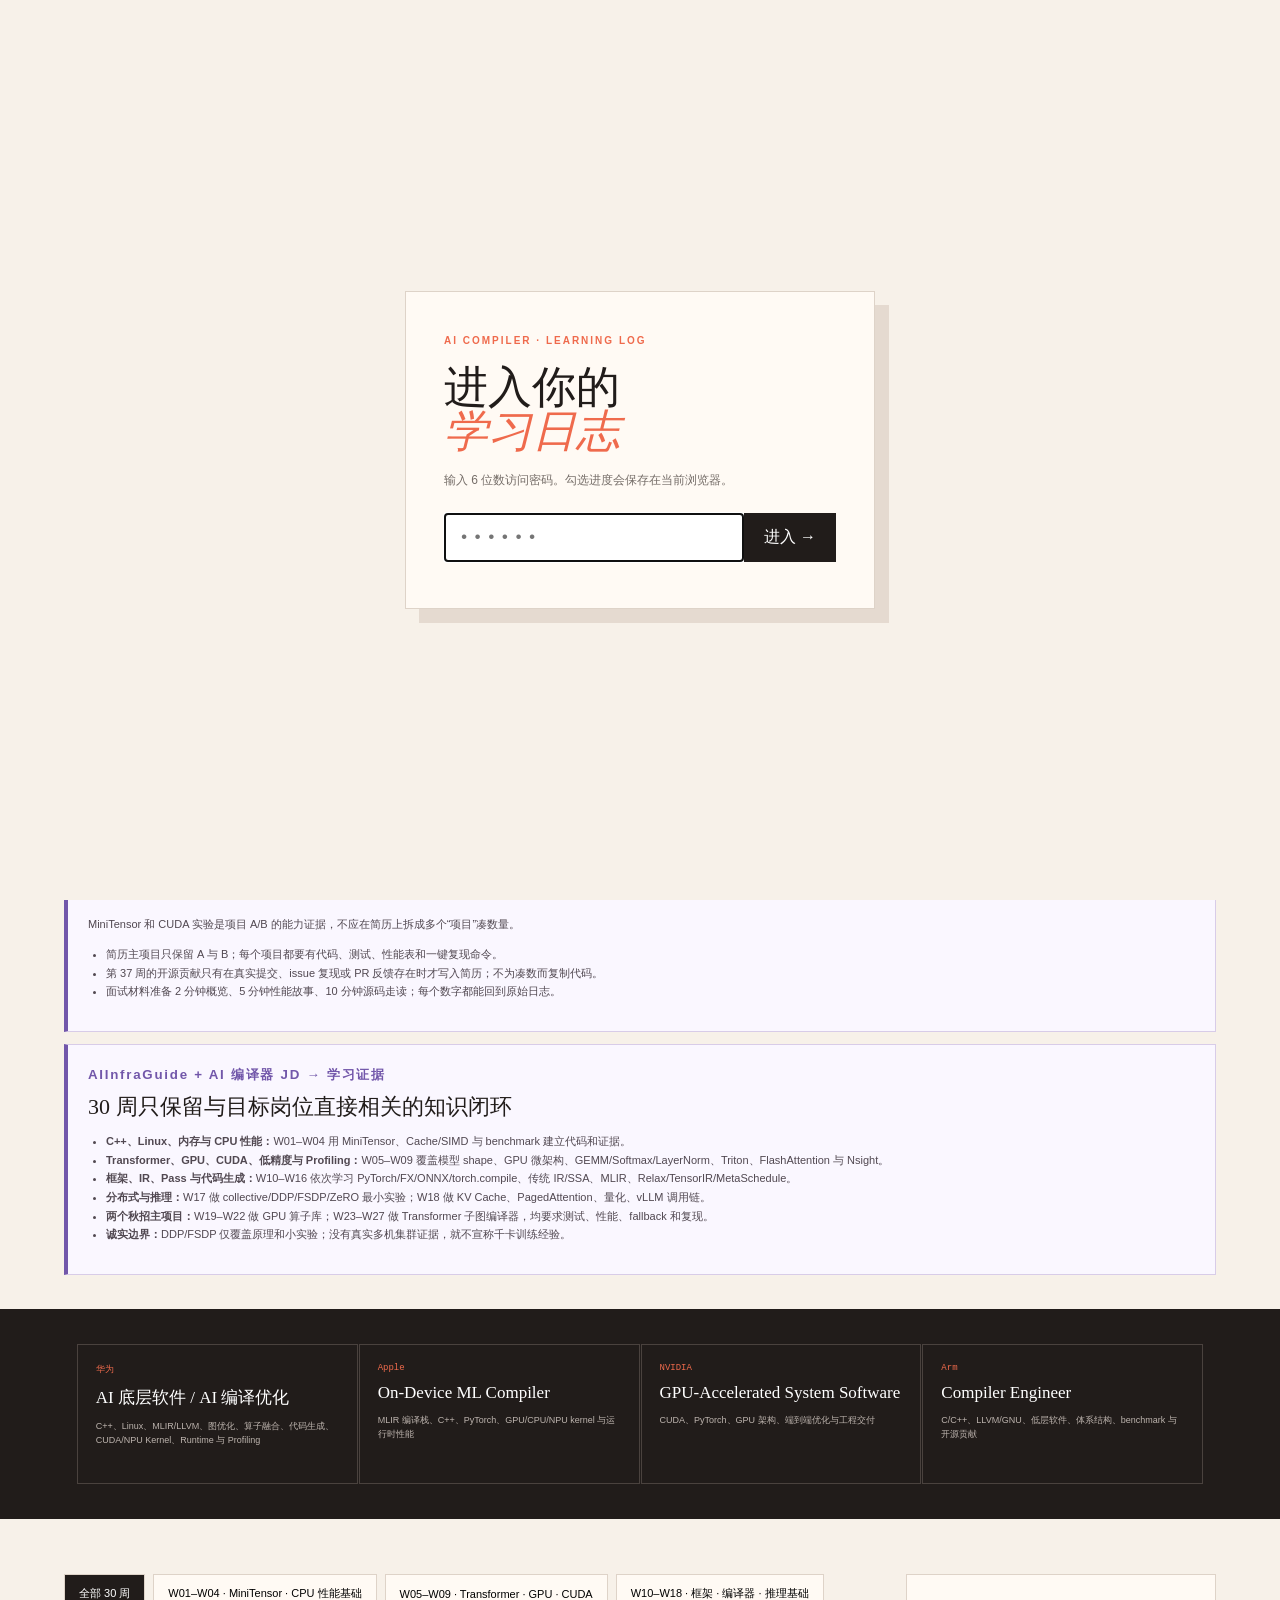
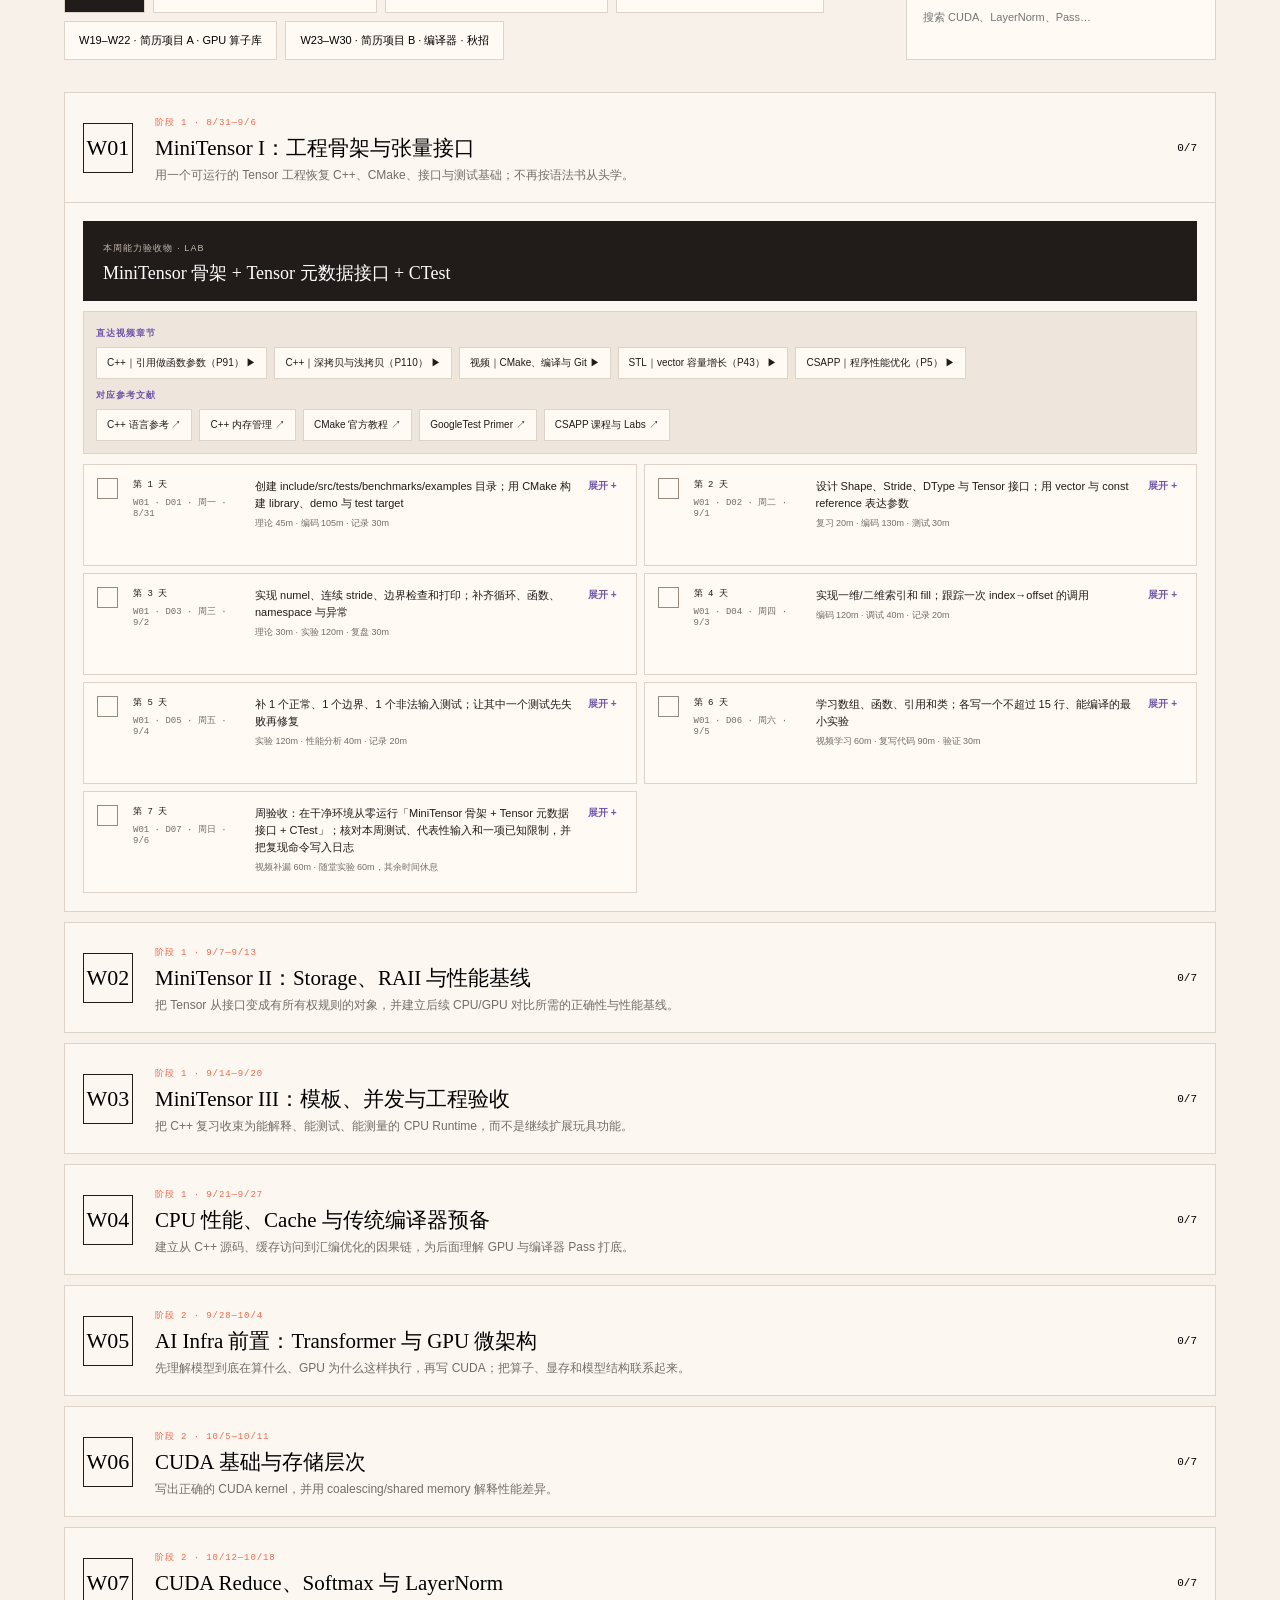
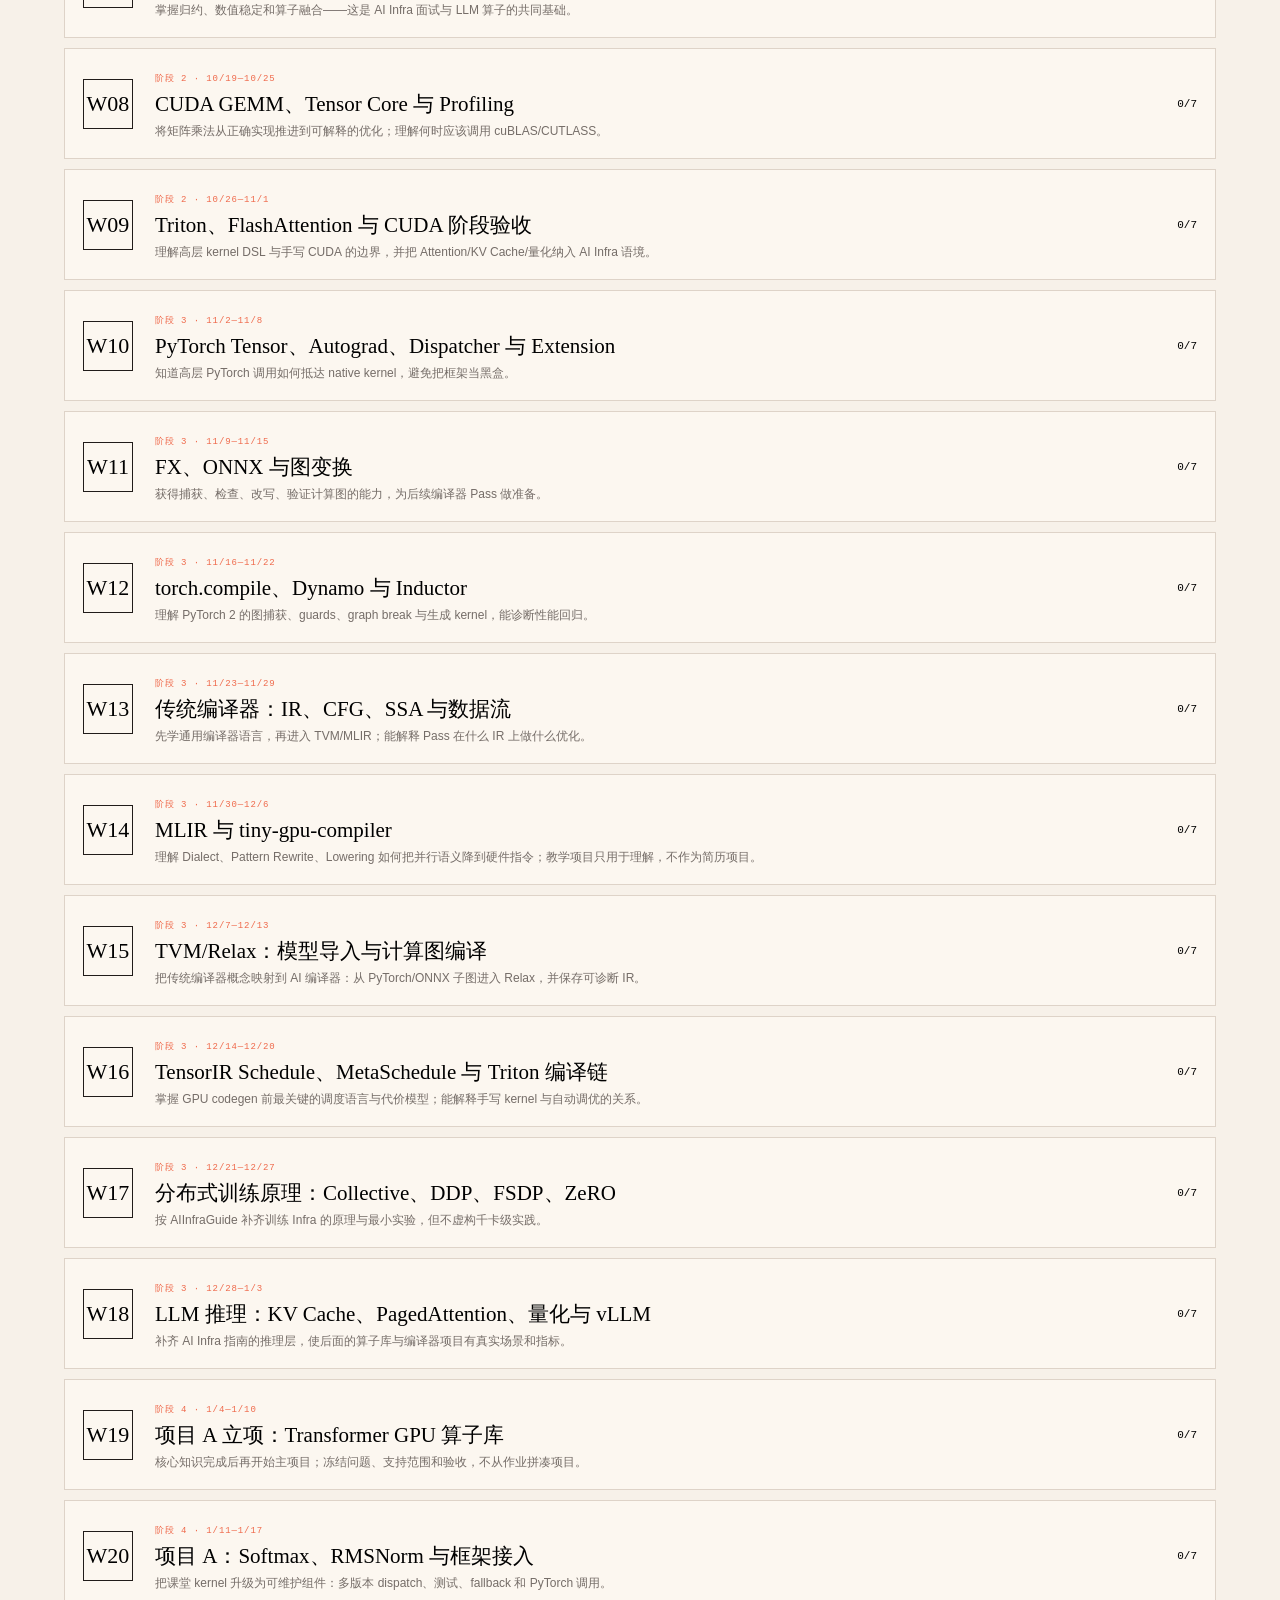
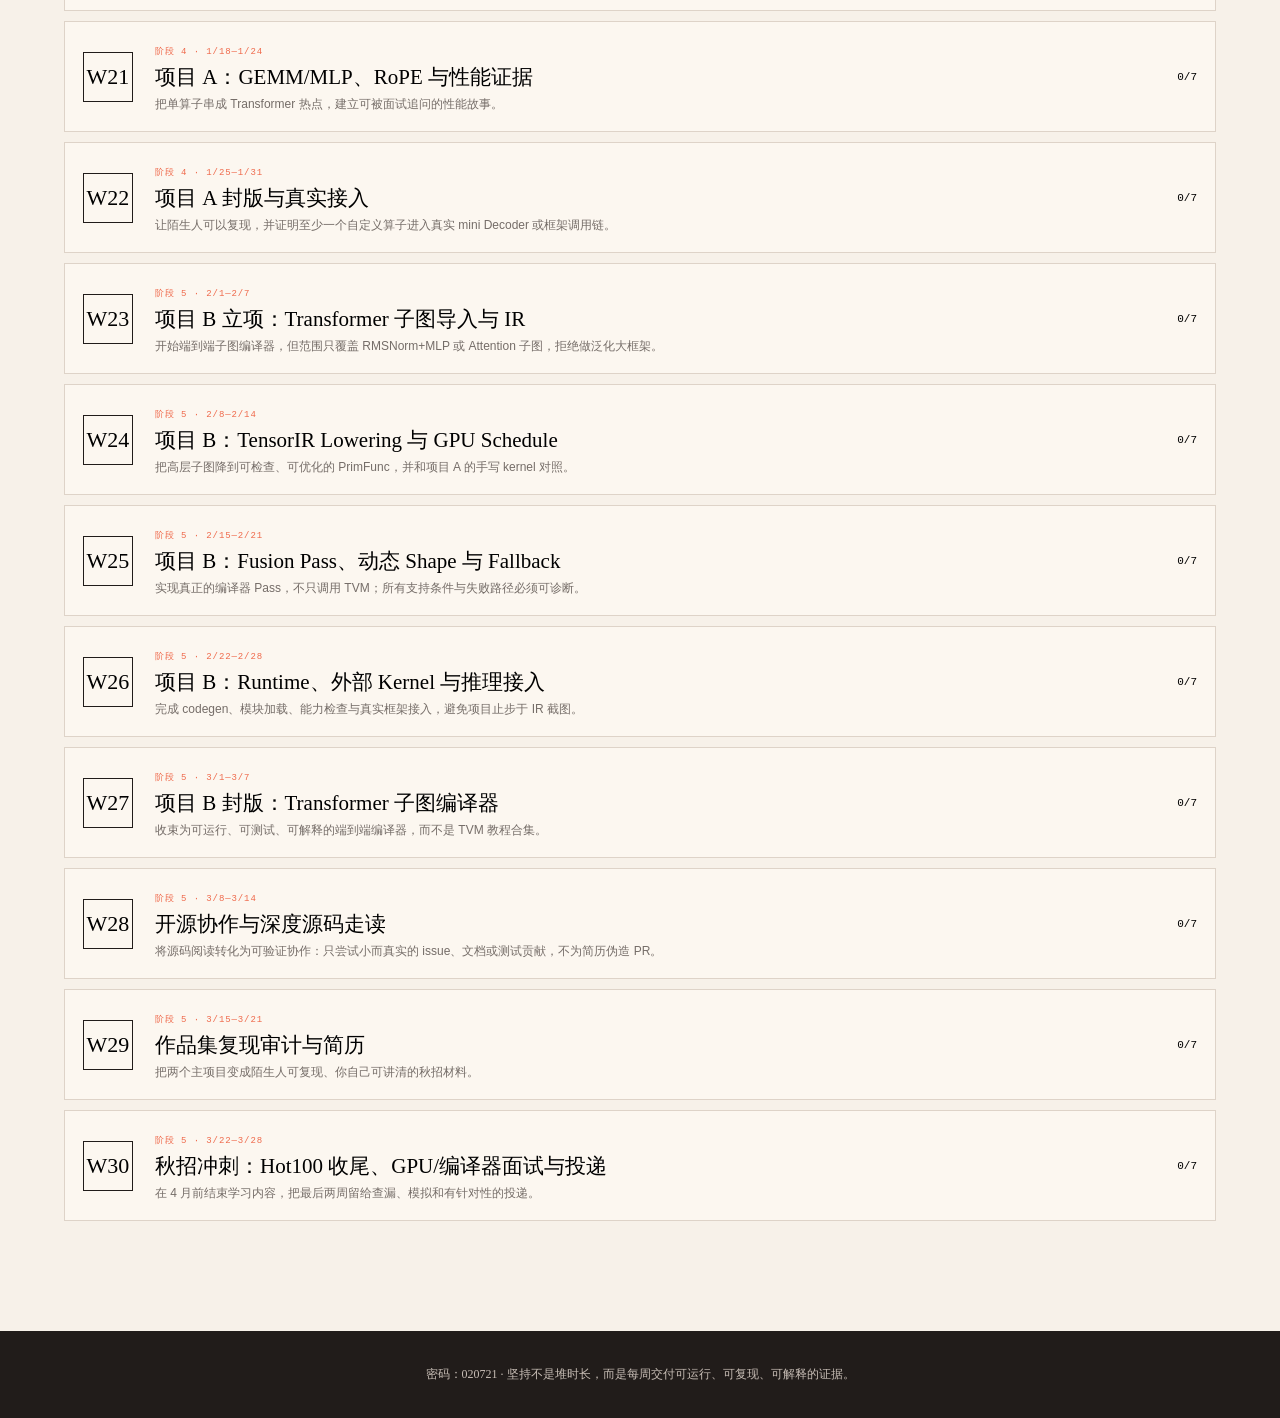
==== commit b8fabe87: "Clarify daily numbering and guide sections" ====
--- a/index.html
+++ b/index.html
@@ -1 +1 @@
-<!doctype html><html lang="zh-CN"><head><meta charset="utf-8"><meta name="viewport" content="width=device-width,initial-scale=1"><title>AI 编译器学习日志</title></head><body><script>(async()=>{try{const b="H4sIAAAAAAAACsy9aXMTWbYo+r1/RV5VcKPrYjkleTYU95qpmm6o8gGqqs85r8ORltJ2FpJSJzNl7CZ4IYPnGbDBE2BTDC4oDxSTbXmIOD8FlCnpE3/h9Vpr585BsjHdXf1uRDdl5bD3zrXXWnvN6/j/iKlRozslCx1GIn7iOPwrxKVk+1eBv3YET30TOHG8Q5ZiJ44nZEMSoh2SpsvGV4G00RasD7CrSSkhfxXoVOSrKVUzAkJUTRpy0vgqcFWJGR1fxeROJSoH8UeFklQMRYoH9agUl78KB0787rihGHH5RNM5Ib99t7B2y5xdNlee5jYXrXtPzL17H3cWqkKCeWvZ7P/VHNwqrC6Zg7ePi/TScd3ojssnfteoqapxLRhUklcav4iEw9GwdCwYTEkpWWv8oq2uLSw3HAsGo5IWa/yira1Naqs+Fgwm0oYca/yirqY2Vlt/LBiMK0m58YuYHKuKwk8pGpWTRuMXclutVB2F4dJaKi43flEXqamTpOv/61qr2hXUlb8qyfbGVlWLyVqwVe26DhC8pkc1NR4PtsodUqeiao16QlWNjuutaqz7WkLS2pVkY+hYqxS90q6p6WSssVPSfs8W/OWxqBpXNXZJSV758libmjSCbVJCiXc3NmmKFK8IXFCimqqrbYbw79IfZCVQoUtJPajLmtJ2vTVtGGqyQkmm0sY1eLdRSXbImmKwO9eiaU1XtcaUqiQNWbsuXaMZ2VPHDLnLCMbkqKpJhqImG5NqUr5eaaipaylVV/[base64]/lRljhMVhCkH17+HplQtKuXEN8b6yqTXXZUMG/2bdoUkxJ6401oSOC/X+AWQlK4P7T9gDm8s9s15TYsVQcvsGzQtzuulBICFeluoSvZVVrV6TrlSlNbddkXf+8L2wMA6wTalJFaF2vbJU09l1hfIh9WI135V/[base64]/vF6pG5JxrWR7gIHa1LgPGSJP7JBi6tXGcHWqS8B/QsIXcn0sFqviPCFSn+qiWQTd0NRkuw9LEIyw3TbIyn8hDhCXWuW4F7EPJPZyaM+oEvhZ+e+incAHItUOc6M3aks4AlsasWAGMA/D/0KW5eqYxAFC8FDak1Jc54hfVZPqEmq9zPMQbKE8UWhySpaM31dXhNu0L4nOnTn5lOF6zqNckPiiWqqOVMleJgv/[base64]/l4MR32m4cuyPsbtoVWudJJduRQT2gr3dWu74DbuPX9f5h4xMk3U1rUUPwcvqfMKhLMs1sejBJMg/PbLPV/PpbfHBRZ3loMD0K9TgyqBlhMta+IVV3imkisq4kryiC9K1EtXs75GRXGe+gOdDOYXrmFcm9aynsUPtlDW+KvrJToZgOTosKzzFpG5n9z5xjoWZIF0HK4lJ3X/PMYQvVsbUpHxNBcgb3Y2VtTV+3KiXw/jgZTV1mMWBTCzU2vwSjwWuwrj5pW5ImosRVwFeuSQVOjtAqWWYBEzJZqf4d6lM1FBXL9WHP8VLr+MXCzS2+1sj1Q01dXUuIe56ZbRDjl5xlGypVVfjaUM+ZoMrBJAx5DLcl24QF/CS8r58ETG9Bj9b0q9c80oEPtmppoaeYtz/kzN4SdA/n9yVAmX7U6doOco9WFG7XhmTDUmJH8i+Y5LeIceEL6Jt0bBc50G/tpq2UFur97jeT8MEdKtsYGQRCTG6YHzftwwYw16boMYdC5CtRYCUQNMduA11NdeJ5g9kuoT2XPVBxOe0Syzjn8U0r1fKiZTR7T5ZmQRhw7A2VPZsvt6mqgbwrIMUm2hda6y15phHG6rrvMpOJ5d0cqxk/uuValsbAO9roBdOUW1Klxw7piR12fDYrfa3xX1KUuIKLR3GzqSCTnoRA3JCSf6+ui6U6qoAcP9958a+unVNTIo5WkpVvX8ptqRVXZ3qEsOflrXI3uAfA+wO+6lvLluE97VDyGneF9pULXHYUwnZvU8z945GOghwetqG0IFiMSf8am4Aq/PIuGUMQd75mIG1HGv7hJQXEkpRqFLWNFUry26/iNZVV1fV+BmiCxiABf8nIccU6feOFtUAB92X18i+ti9gHUvEgRKBrUIfMA7KGPvfL11grXuBNmyq65kEzGxazM5G312N6M7YXQVbkpex1roMNhrx0lq3veUgQDDtr/wj1bUkeDANo8KlnriPIC7Q7CPDAB2jsQuHYscjPkuPNFZxi5Yux9uIp/PD7oDVo82eIxh9tGPDBXZ0/frv7HHcrIyMHOVHTijJhNT1+1BFuDJc06Z9KbALkXpgb5X1cA3tX5rxB1mTvUIP+WbKqjnA3oHe/AK/bSqk4VDGqWBrvgxeIB99eN+udxQh8tv4TrpPmXrD1aiyemZnXPCLWFW0tjXmvhtVY/7lcPkuFonWOhqnGK6sFU6pSV2NS3qFw2FAkm+Lq1fpPJeS3Vc7ZE12z5GyxQcyCoc4Q2hobWut9zMEnw3sOtp21OR5RTd8XJapan7ZpDH0P5QE+PWkpHEsruhGEH1uDK+d0YS4cs1RuN3XPebZT4nytqLRcLD8DigaLi+Wx+qjUbnezXkJz3xOL/cS6ZQ4UO52P+39GKYvRFz6AvxdRlYoo0K01tdHI2UQlL7QQQvaVQZ4LSHFS9ffiNqDHDuqeDVBW9HYV/dgpjzXeK1+bcBNJbVAJV6sqtl/Nf9vq00t9a31VfVtJbouDmV0aGq6vQPYeCIVlw35tOQxuLmONcTqUoNmWRs7A6ib23xSgZC6L4BPO6XJ12xabHTJGY0hISSE3e5N1CUZxPG4qXL2l/mOPaCvj1RFwpwtoG/aMy0xEVwtsiG5MaXJyA4czBDDlXVluIczTtpRMnzrLa9rlLIK0DUSstGhxr5RQYRmX9vgJbySL5akhoZYiaejro0rurWRmoZa6RNsqmZ/weCTh97131WCyqLq8ilJi1VUXkmqV+NyrB1/XvOdLdXujUSZuvaQTIXiCGquuye75gZK9YFo0NbWFpZbPW+zk82z3nIa/b4HXG2spkYK/10HnHsZKUc/ZQNXV1dFq+o/rZt6l572c/19T5jSc8U7UlxxmLMmxyXwThwrFfHYamvC1fU14U9iWMkcja1yG5iJbc058P5ef+BY6alAQQ84LYdQnVwbida55gSh5XfHRYpPOS5SDA2Yg0/87nhM6RSicUnXvwq4pP2AoMS8F04cZzrkieOABvY7zGkdgJCZU99eaD53/sxF4b/fCefPNF385tw3Xwvnv/36uAhvnDjeETlR2Js3+57kdhbzc73HW7UTx+XECXeAzXFRTsAKIyeOp04Udu+YfU+EWiG3M2ZNrxdW94r3Vs21/vxiz4fMDXNkt5gZggG3nua253J7982VGXNh2dy5Yw6NWW8mCs8GzdnlD5kbx8XUieOgyuFHpZOAuGdVLRE4cRyPB9flc/A7IEAM0leBlKTrV1UtFqBTJKHG5K8CyXRC1pRoQEhIXXE52W50fBWoDQh4wnao8ZisfRV4n3nk+18A1cM2NZrWTxwnvYzBQnjff/u4yC4dF2GZPgiD2hVwrfEMXjhhQ1Xk+yLGlM4Tv8MQKVmzXzfUVOCEe5cxuCTgnQNiRAInmk7ZY+K/rh3FrWo94d3UVmcJMLF7DjvCw54GFg+Wx8uwmJAYCYfsV90Lk+CrFHzYUFMn8aeo2MO34o2UrIEAQwMdoUXgbZE++8TvbDy1hwUljSCwD+ZGwiHBfPwzYC0Fd8FfESG38Ty/mjHH+3Mb2eLSZn5+VTgqhAXrlyVzO2NtTZpjE7mdBY7bYU/QGMdtjBMrh+FhwPBcdlyIhCK1grn5WqgXrIVBa+GFObgOF+vwYhVcNLemP27Pmauj1uCk4J7GurtpTt7Kz/Vaixvm3s38wyeFtf4PmZ7cxuPcxnNzYs18PJYfX+dfkNsYzz8bsUbmrfuT1t3ZD5kbp6VuIRwSCm/emX2D5uC7XPan/GJPcW7CuvnK3JmmcYW6kFB8NPNxe9TsH2PL+INqhCGyJ8RuzTMYNQm5rXEhHIF1v89MhXH9+MrH7VH2zEl8JvI+M1Xl3LYJtQSZIHghsM/eUQQeMQGOvGhPdGPLSaWdsIVu+ZAS75rvfmUfFoKdz2Wz5vCSPSJqDWwucztjPhux7j0RXMwDFYLTyDeJdcTw704pnpa/CsAOB0P1waowIDQNZmOtTbwlaMvMAUT49g83tfueR1ODl9LJj04j4N8nkcvgMDg7LoVPiI5yD09kl7zMzZpcyL9+JJz67nTTh0zPealb1r5RtcSHTE+zpOvvM0/dH8lXm5AUvlR2ptHCwEGJK4IngE2DKfYEcfmP23OhSKguEgaKNO/PWaM9uY0xa2bNXOy37r0tTu993B4tZEatmTVrbcK8tZzbepzLzpgTa4W9ycLS6IdMD6cB+rvw7KfiwHB+rrew1mONrSLOsSl/d1yPakrKOBFVk7ohnG663PTVNba8xv+8RhAMNIYrArbz6wdZvoIXMP4z0Bi4oCSVy3JSVzXhHBDsuyf55ZHi82Xrwdvcxri5vVgcmLDGn5gTPwUqAu2qFA80BvJTy7mNDFErrTo/[base64]/pJkEAEpcadUkrftvOyl3ydG0IbXGARLwvmBIWrtsCLmN8eKdXVh136v8q2ygIqB3SCl4Sjc0JQZ/xIBCP2R64CCPw7iFntHC658Ku5v56dFARcB8/Nq6O5DLvjV/WrdmxnMb4wKu11ydy20OfdwezWWfmBPDxIOLU7OFtTXz9ijNSj/[base64]/LZFYHvAwHc+iljPXxi3h61hu6YY+sft+cLS0+KO5Pm7vP8+BoQ7cCONQ3UC4HdqFgKSEs3zI0NPkluI5PPvhZzW6P57Ov860fm9rR5e1RoU+JxGPHdw8LG89xGxvplSUAvy/v+22pbmy7jzhTWb+anlgEgS0+EMHB/a+Unc2PjQ6YHf9FC7V/F+w+sV9MkmhLpwQyrP5t9b3MbK0TKjCT7BmmLzf6x3N6q+XgM1kuiwPR6Ptvr/jpzezo/tWzeHs2/zH7cnjcne83+WRottzFWeNtX2BsQwjUCcbXCzR3CP0CshYy5PmGuPig+HwU08vEmINg/KEnjt6XZ6xX7M8hIeQYJHPKSoWpSO2DDxaZz52Bjrcyzws0d4GZbew6TtIaHbWTMZccJH82JGWtw0loYsoYy8O/9m4VnvebgLFDf2mbh5RKIK5tvzexW/sWIOTkOyHeq+Tvx6+bvBHNt01qbsoYyxYUMgHDlp/zSqpV55luAj2Gy1YqQXCAcFZKS0imLhhKXYzCwkJCMRDouHBWaLklJRNKHW+ZAf2F13dyZdrHOMkDXaWQb6vtuSwtM7d4bNSVrkqFqepntsQdld1zcg1baglfKsVzYDDhiHkxaDwBLrXcvrZF3hdf3P2R68s+y5vAykL/eIWlyTFCvJmVN71BSgpvvIYyAaROdiciGRSJ+m3kYSntaTeuCOfjYursSqAggRIlTIVQZRIFGV/dAu3u3am7DltgQdj5K4NuY29nLTy0zdu5iq/mprGDvIOGS+D0skqOPOb8LlIcMxVpesu7v2c/jCpB9mYP9xb4xmBkRtjgwbE3tcjZUCifrQW8xswhkjT8Lb0bMzPbH7XnidsXno4W1nsKbXmtrsrDzCzyz+ZZEFEE3Yo2NCbVT/hsVAN8laLekDO3/SYdCVVG2NPpx+cQJobD6s4BQN/te5rZemFvT5ssbdIrDZz3uzU/2s92A4xD2A0FIe+Lwa022j0yKf1B1mcYtu2vEsM3BF+bkGHDxG7/kf94iZkZc0HUQ+HbXoRlY3/yWuTon2FNflbREOvUh01McGDMfj1m/LFnT6wAcJCahuSYE425nzMk1JDfxu5OXpCRQ/ODbYmaReH3h7TCcMIN3hbQuB6U2MDW1abIsAFsA7jpiLW6a84ugMCF/BunhUW9x5lfQq7Yn/Nw04uGm/xeS8UFcuGofLgxsmLAdTqHNt+bELWBdTHQdtabeetnwqaNHBQDV5qI19da6/zC3sVW4uUNISycT7Tv/uzgwAXwAdvtiOmkoCZmEdpLk89ln+eyKNfSz+XI6P/6z2ffOHH5YuLmzv6zaGaoMw5pfzZsPRvKr98yVSeGokF/NWDN38lt7IC+/XBSOChfPNJ2+cOZgvuvA/YAt69BkKdaSUtW4/ZRrd0p27oD9gdu0qspEzM9zaQ9scWYrtzNdzMyZGxtg0bIlUi58MikM1VPkfJyH2RyymJk0+27mXy8ShADFUTgyN/es2ytAqW9W8zc2QXh9t1qcGTQz20BRSIUcivAWKsJmz4K18sgcmyisgg1BaJPiuowsSfmbpl38abw4+/PfIM3OThRFYM85FTfXhIAlLv2Sy77N7S1ZPWuAY32/mJuvhFZJl8HK6BGB1/u5KjK/ZY7ezW1ssQs2w+OsWpBiMRGOCTi8URZyfykTAvpnibUIJKGXZ03suDE3QVuzhgC5xOZuo0NNCubEjULmppnZNtc2izuTODmoA/nsfXNtU8zPb4DM4QMmju0DKYw8OkRCf2Fp1BzsN+/fg4Nz821hadThh4Wn/fn5uwR3Lu/mthet23BQWmtThd2bbglETEmaFI/LAIah/NCgubCc2xjKbTwXbE4/ArNk3xb2HpKWWHjaY/YNFvZ2rJc3AG57cGybw4tgk4xC0mUQbJGSQdw4qSTbdVAO5NZ0u3hRjsuSLoOHSCetK5cdL86/5WqiNf0ajhugVYbyQLIP3jJ5AjUU+MNmFYQ5haVlYELvfs0/fFKcnTQHYSNyGyO5jUxx5q21+qZ4b7X4aMbPl6s+xZf//yTzg3hyrcOTgT0SEEDHl6IdeFLmthfz2Yfc3Fd81Gs+HnD4Mcm2YEQErmxtTaJlvCe/fcdcmWHm8sF16+VAfvtubnvGHL0LODC/aD1YKN7ZBW6ysWVOjhfvP8pP9hee/SSAbAw2QntCAUw6AggrW9M+jhyFNYqXzl04LZi7qyTqgp3g6NH3/bdpSrKxFO/supiwC244ghdsrru6koh5b8alVl2UdF1OtMa7RbgSU6O6+EOoOpiSNUTWZFQuw1pxIgF4zIdMz+XzJxHHnuR2Forz/fC1P28V7702X2aKN5etzDNUBEfNwXsEwA+ZHvR0yTHBkYeAIjeemqs7+Ttvi48GAxWB4LchMfhtFZx6A8/N4WVz8lZxYMIcvQuTDfZbU8DxCCycR/t2N7exAkzz3EXAgLNfIz8jI8wbHOLBpLkOu2T2v8plM7nNQYcaON/snwXbwvaM2TcomoP36K9iz5g53s93CbgLHtdwzOBA5uSotfgO5Kz7N8ibYi0MgSFpcrSQuWfde+twyhJYfNwetYZeWBMTKNUJ4G8SuKBGQLIG7xLjYaLsKTWRUuKyJpzpSsVVTdZAH8v3PRMYEFE+3jUH183+vkLPFLxuQzM/15vbyJiPmf2Os0IOYgHcG9GOuKzrgtk/a71C9XztNVpyQCg0hxeLmYfIV+BnMZMxR+/CgTnTV1jLfsgMn0m2K0lZxpNN4mv9kBmhzRFha/IvFgvDN9AikrWV9CFzYd28n8kv9ljjz8zBt7Br86QboF3ZJ8IIxDHJOAlfDLJV83f8OATZF1mgeXuUaa9Mc833PbPuL4GBqn8WjBDoVvDzxFoPT/yXUJ2L00VKjKQu8bPpnHAu2aZJgjk0lt9Z/bg9dxmQCYaSybCEH7q7SueFi931DRKfspaXzAcjgCBb0+bCcn71HuHxh0wPcTCG14W9WWvxnTX0rLA0ypwX/bNouSaAc9nImtkF9fL2KI2cz96xHvQWeqbyr7KFN++s+098zO+0DHERmnASqEFwqHR+VziKq6el53+ZKqyuC0cFQ0l2B9tTaYGZaRx+iOA1nO8XYzR0Cx7bemWqm29CeyrdkoBMezDKu3eiJugaAKYpwwMvXrjErPT/9qfvwd6iNp/5kOlpMsASr6jJD5meC+ebkeesjpjvVkGotD8rUBFIaTIY09jqULG3VTWSXMytp2Bx+9P3Ah1e5qMHxWmw4Fy6QAIEiIEM/U+pGrz4h5Nw63wExljrBfjPuu0KCTmhat1AP5MPzMlJc23bnLwFzyIrKc5NFu5NwM/JQWQ3wKvhbZhKMCduWdM/ebX/ZaG5+7IKuYCkfBPdCt6tBEUfTXskodFHArIsDsBPBkXx3/70vchBJ1443wyMCAVGgUEK8dgFrbPnv20G+ckB0Mq9wjDo5zA6iXOtkhHtEHX5v9JoTrWmNs2JGaD9uV5+zhCbchAK7qFs6YYisIz+PnNlBtD5/[base64]/mQZBiMeEo01ZcotVR4Rsd4mIEa/A5nZ82qwRDCb3bIsVildE0N1DbL7NrLrm95HnXWcdfsw+8tJ9pQqSQiBIPUw9EJBqgOfQxWDOL5npvbmOcrI25vfvW8OO/yY8dqm6IVGlG4AZBAqAQl9LJaAdiLMKVKaToBoEtiKutUpyBVNTkdkU3ZE1EV4uUNGwgk0kUUHVo09wFDu3sB0isUvIK2Ora4koU1TOBBSh5WOLSamH1cfHnl+YwqF3MoQvUAYGPaUMWolJKalXiitHt0FuyMxqlx9znJo2SHxq0Fn4h8hZc24wfy4UXUJ5RzXR/urkKzBwD6ZiROK6qKXiTrHgctjA0qetuEZRZUteyIAEjYIB1bAOfoMAgG6sudesQBSuA+/[base64]/QIGP/tFZsDExDZ9iHToyZBDeGfQtqomdkmK1egIuAO/fhBjrepWgxc8yldieOU7VIiIYmtsiGBSo3wNp/eyO1MmwMT5votwcsQQfhGbkJE7NNqzcdzbMV6OuF8GNeWbAd483cCkQiY8ucmrIUtEufIbOcYuLyE7ozHJUgGKohrQtYCbt/p1/YaQMlFUdGOGUDuQChmQwzkOjRvWQ96zMfPRPjP+gRbjq0gc2Ay9doHdGvwLh2nZt9bcoGBRj+8hxa88dzG42LPGDFdwMyJn8zdXnJtOiM6CGjDytn+IMNbGoJbHYUOJRaTk/SZ4Uj9+8yd+nBDhGnvPq5FlgkmzNlCwhwtFrAoGk2npGS02y2fgkbPFPaVwsArc/0WWPiWNkv4UV0JP/qnEs2B3KfWx32+PnPhglfoQ0A2a2qbEoej1ZGf1vvzD38uzrzJbc5ACE52nJg0cxKOL0O82uC6OxyJrHOAxajg5namrXtvza2pwtoTCk8QoumT55suiae+u3y+6dIlH/+h0wtWKBxFiVg8eTZca5tVjgqaqmIkr2ANPzFvDfsYUbucSLTgmeoCIV7EcUsZOd6zebhLMq0P2hOV0UBxdSBOXhC/Ef8E7kUEG6pweKreHnXoiWsyaB/34ZEtFQl6SonDGOgCuX+zsARCrPP5RGsfMj1nm6siQv71mjm86AprwS0kxpDfemrdB/MU7vSZTjkJZu+vQWm7BBPa4EMXKG5EebcF+gT4B9qRRm6/ACjJZJEn5kCIAgIGl2sAUA79+kQSvtHcp1u8/4BMb9b0azMzxmJvkM35wOg2pAlxVYqhwxLVW5LBEBYYOCPF45AgYBvsCOmAHQk/XLjQJBTe3Spm5kCUuL/kB2e+7xlpktzNYA0Pm6s3zZ07oBL2zzIuwce2Ia4LZdwaBG1H/[base64]/3GLCxDYb6STIET5dgINxt8GpauSJgtW5n7h3VohM1q8/wA8n9sTZGIoMa7xUDmxWWqXY47lg+t8joXDtonnf901t56+z0yRCPU+M2Xj8t3C4Bj3tZJSTlTm5VtooWaf71PcHHEGjzvbhoayoCNWEbNiI3CZw7Ftldt+4NpkJrg9CrEcE7cwoOsXx3ZTFqBC4dmN/A1msyFpkeJDmKi0epMbgEkPQu0MpBShEwR6BGspMpOVDNyyCH0A2mB/cemNuXHTfJlxxzaZPXNM3qFUpqCajHeT/Qk4JN8w2h4yWJFli8y/[base64]/vVa/hn6IfEntzm5oIyG/WiHnJBAfmHXhStyt2PAKmaGrBGI9jh19KiIZwX/[base64]/RZs+tkraPonQOs6/xsR+ceOBdW/eb14qMZZl4vR/MOQDDQn33m35CYC6X+sDxvlPO/gP4OZG2ucOezf/6Q6fn2m2/+jAED87sQsjz2yGFehfF35u49a2y6MP4OqBQBDn9MbZr94GhgZk2SVOd3gYJu7pjD8zx0I59d8QVrmD1z5kC/+XjAx8nO/lkgGww9dlTAdbG4gtE+FwODtEdZB5NzZ0trskWT42kGDjWZ7GrBRCNR7oIyDC2QExkvvavJVzXFkO3jxIFvW1cLPFZG9jr7Z+FrTUp1iN+oMVnEPy+osTSzVundiVY1rkRbDE1CexWZd83RzWLfGEhMwyASWPN71tgjAOBKlhLZrI2+/GQ/g/7koPVqmqy1+PFqimJhWRl45a+Icpi01aIk21QeJqskWYoDRjYBH8htZAoDr8nqCmG+mR7BiahNJ/V0CsAD0dEUFo2amt8fefbPAu09SwBan2CO7c23xLIIIo77Mcm8iW4XpcO+TqnJzuDJb4IX5fPfAaPIrwzlsu8ErDFxVdFltv9uyHHzODLHcRavsLbJrHV4sfDuFn0zgHl1JZ+9KcqdUpwDp/[base64]/U8iwMzjEwncIJPwrhvTggo+lXy8UBtw2LvdNCblNYSQuuxHaneu7H8HtbaOXsgXY5CeF9cszlZg1Hguy9MhIXAQ3OrW8vu44uG4BgJuSqJNheXsKX4pReWKEy6ewFrk2JEvrj2f/OnFwDxxryePJZAXiXX1mZHubCcikmbijBgZlmJ6etogosdpcfozY3Kry7JXjh/19pJXoF01qBpgf7zcEXzAIjS+3IJ4tP7xZ2QP+g1fBAMSBAuSsVl5QkQ2uBeAxhjTm/C6sg+LtC0VCfwquOM42JkjrIFnJbmxwFr/BdikvJ7d4vvLnLQ60EF1SZwIZxUSBH7kDiVeHZDXPtoeABMYuKLQ6MWXfXCcaMgyH7KozeNOdfg3cTA7FAeCJfor3PDC0xYZNUJpDRCP7Eta1XLLvTxYZpW1CU45YEHhJRXHrzITPs3Qs30Vjjt1FGGPmbbuhFJBu93LjCpfaDxCev0+9fQEwHsaoah1P5wiM/bs/ZoZHgArzU5AmQ9ESJmStPi5m5/NQyf7mwtlJYzpA/ltVduPz9BfHC+XMXAQftBAYmQi0sk/lAOHdRyG0Mg76Pv8lK7+Nb7si/9/23T539+n3/bVieuT7B5vcHfTFYaC1Qp01UNC9o2eVoW3vZ67ouMb3bdRDgGH4u5V4ZBgXoSlSwbVkERmtqrdg3xpNlL12CEIBUhyKQQPUh0wOpMzG5TSje2S0NSAW0dZ2eHskLPd0gHmEmpxN+PDRmTUz6bPyUU0X5AWS1JW0Pva64Nq/o5P6ywtJy/jGTLczJF4LSJmLoALy7PpFfHiElkBRK685YbmcBVkWmeBdMkHVlBYKLOTQGIQ0gYGNSoAtMpM+BPNk/K1QJlKBpTswUB1CVXO+307nhCkkLoHNduoRBh0Mj5rsnzAkJcOYJX9xmVVzIQGj+6k0nrWzwbm77OYtAcIEbFuYFN63NWvkptzsikmAG3MzW/Uhn8wGex7IySx2gLsrAPBST+1sg3F9PaySDYnQk8Xse6lVYu0/+R5BtkXnYCpD9g4haQLKjOCOw12V/MSd7CwPPi5kb5uQg94f5WVVNOU71T6eig9hTtYs/[base64]/D5zJ8J1NtBhVt+QF9l6gFJIJbwKws5a1g5vZQDBVFwbuCKu1S5owOiQe0tJlQLu2Al1eBUwC9r+UaZq8kie3zt/dX35JQtvAiUKPQpMA/UCmUlYKz8Bg+KsCSRQ+FQbZmCizUyaL2/YItdFLitCqY+XN2gLeaQrnQIQL4vR/AySpbgNcHAcHKh97hQgSwqJ/H3/baAKyGBBWoM/lpeskYcUQ+5kXpUODOfXwkNz9QGLL58zB++Bzo5GL3Mwa/VOAD2O3s3f2ATY0smRHcOyH5AtDHbLpzfMvTd+rlftZXv/JMI7iMtVuWIfQEy6KMfBATTHVPe1bajhtTHu2KVQzPHkifqEN/oyipcEanAXMfq4PeeyYIpkl1qZNOd3maTGpgc/JLNWTKyROonJMh7G5h7lff9tfFVgJRJw3cU7u4V3a27vYmeChFmqLCrb5wi/TjUulb/a+rcHru7TA98vI4edu0iWLAi7h/XwKBKUZ22DhltVdAMaKPJZL+gimEzkttZa48uUOG/rZH7l/vL3F5ywH5hgYg3qHlDAIoLYremUsV2VUxYhngVTzZDOZyBXerQP6ff7CwzU1vRsfnkEgqemeiD7EeOLgELG18xHN5lBqI9Z0AVIPABWx6Lr2eYDmrCdt41U+BJZpYRzFx0jNN8h0Wc4csxCzIJmJy0Q/IAOY5IhQV1NLgRSyj5bmhcc3CJE5h+yhbvjJQTr7qa1NEhGNOGgXSm8u2VOjoIZEdmuT8km2ihVskmrYyGrMAyrArK6lN/aw/oFc20aVleK2cj/vv/2ZeRoGk++pghu9oXnLgqUXJzbmSys9ZTkVnrjHn4DYjmQEblCQG2SES5FO2RGTlBe1P5JZz4zu1BxHnSgeIJCBQpvjsntIBcMjQG69r0qTq1SHRhz6ylpipjR+lMu+44o0a0jsigJ5qph3qrh5cL6zdz2DFdY/Pnr6FISbQy/fO4iutlw3UcFIw3ptUKJjMWhaihaC02o+wFuD8Nv4FgtsVY/xI2yOmKzpiTOppNRV5RDa7qtDfFWAZmjUyKp5/L3Fy5hfSwIFk3FFUPUZCwwyjLKMDye/sTTnkXMC61KMkbRcVGVCSCdstAmG9EODP1ypUliwC7Y6r1hS4GKgGefYzKUQxOwFhDIgulkEpcLlAzM7m8ME2qVqdCICA1pPrM7/[base64]/9EgjnQsO4SlABZN26a2xPkJDHHH+Yn+z9uz51S4yCBK51obT/dDBFbl/A//yFf/NbFoEaHvN5UKoRFo7HIKmAvOC6vdWBHlIzmdvoh2m52DnZz7KY5tpTfemauPii8e+PjRRGhsDcP1T0yc7m9JbaLR4XTp5tFWJgIy2KhWd7IhpiiMxUsxsx/sRQ55Gx3qf+BNj2WaoEYioQU97pU64Kuh8soglI8zqKTQfWLx4PtkkEuYboKPZtBncCKb/gh5PQHHfB0M5IwuuopthS5WvQKKxCHj4skvUJ9mYlFiN1yfzplq/HACYg/TRlKAjyEEOJv2NJafmiAXILW2Cpp7VjKC+r88Z/Wmx5rHTJN6ArYmzGColyFomWywmvpJKTSQ+5ZXFVBVhDsTRMcwPDIBkGDpBPmwsPJiYpZ3MDp081ccHEDxZy4lZ8CE1tux9Y/yQhKoHK0KAc0NCKY23ZHWLwUQkqkccUyUGK6Kk6BOe8QB+XxBC4sc9xjBnmKYnMsRJisgukrY+bkCwD9dqY4lXEEwMvNYnOzeKnZFqLfgUCVz86WzfEk8LPdWLmbn34CEXST/fmpl062djlqwISbeWtmHGK5sX7Q+8xCYW82tzEGmu7WONEdUWw+O1F8Pvo+c7/E3u6VqH5TojrQlOWKwYKwOGt8mRiWHb+Gpg93qByWY5rAaizjGErnimRAXuWEgFqjA+YY1DWhUc2XN5BF7bFqE3O95I81t+64y02QqcpaGCJN2lzYsmZBvqY8qHKhWSx9ki2eRfkdpTg/HkVDadieSkBMPyCAXulswQObAdN397/SUtJg1iAvuOuD/NEyHKw0ZZoSmXkKM5rkDcoFJFGAZ/n6sl0pXtQJDHUHJmJQpmebAhUBV1wisE84fWxrli86kSXMovsQi3slsbgXLoyi80ksJooDAxmPHYKde7EG1skXa9bU2/z8sDemlJmuGYl6tosibN3w4cyMrDuCwQLEuCd01p8CzKwPs0iTVIECVw06MkuhBhscxDCChxrKQ+u25udwDi/oyHMIlgfGCZFhUE4XWREpbpAVg3v8jIxPFBNaGg1q5zvOMeZL+U3DN/ILPTwtAND71yVrYYgKUwDJ3Owzdx4h+0XTFCIzyKe2G97ZAiqHAawUKp4+saNisxz1PQ5fm7kRsVDyMxhfbM+Dna8OVadcofBYT9quFDI2bWs+5t4LsDRvZEDBt/EAqgj5zVdhX3me34L2XIyuukSJDDmMjhepzr8YwbxvT+0JUA45Y3JJZq7i2gRBOGj7x6gUNC+ujedVNp+9QyFu5F3zuJExFJ9Z6LPjaKSfs0a2zYFbZY30YNezCw9hVPzFs6eEo66ah1SQC7Kos3fMrTtUxdfF5/wDiAi8i2dPMdcHr2rkEn19Ab0pTTXUqBovw+DImA2e9kGIBSnef0BX+IezJKiNcfpwns3KirY1NZ9zhfu5PNTo2MWwXEJrHiDNoxlpZF43yq7WycoGis01IZE5E22VmqWM2hq4CCk0IhTBEJi3qW8wv/XMzvmkk8eXgwjgh4hs+yNLPxgQiExzom1oAmQZfojWp34gQKzY5AJ8SWVfpvfpuFesvC9VqwErBdrPKK4JuSKgG7ec2jEIlK0j+hKV3EUfKV+AVyojA7Tgg5FP+81PzzolHJk7l+d702dFVQ0asCeh+E5CMjQFjMaQfCVCUhYW/uqhQDJIgsAALvqbx5z6Qv/PAY2LyACBMaKzgHKwOAdE9ZXlT9WA8gkVvzMPi0OvSSMyH4+Zg29R24ZyxyUKZMjDnf7JFHMgWwqXsiUoiUubAIZhtg0+avCY2Qtru+Yiz+MxxwYQibfMibV89rU1/Dif7cW6gXPmY2aFFVwEx8uvccoDY6Y3lNhfA9eHI51h4WjpwXQQD3JAyJIORC9gtYQORkQCq00MqBZh2mZJDBxP6Cw1bkEmr11KgRlCWKbuXC+Hg2OwcCeKY9Yg5BDiIQ0y2/pu8eayAClAqETaCMxFFLLysqrbIgXRi23SFVlMQBMkx17ojbQCuYuXWaAgSB8rpMBrcnh43IYDY9aD3hKqbWo+x+sV0JaTwgNkj8kkvooTUPX6YBrlVnOiVIGM50BSaPn0FVPECC2s/kd5fAz+uBf2JtjIyPVSWqLHdOSBJ8o/Tp4BFVOnc6RsALxjVHN2ALnoGDuTqbWMDWYsEu4PgTP7ts3VTYidt0HlSn8mPyDTL21GKbrZomP4Q9nYuv8EwHXneXFglGWBTTyH1DdK2fSzpfDBbOm3JKIDmVakLNPC0/TC+WZWWMop5M3LtDksyxybpo3LbfxKWWeOAJa/uYIy7Cir2j2xVnj0gsoxFPZ2oNyJnTJmTffltkb8VvbzzXSmOyKSnlYMsG6xt/zpzwcAFrI1fVBNxFN+OKsp2X8AaOlk2dxC5zPB4YWegg3zwQhPF5ZTSlxtT9sBghCdAN/iqHmlGiWrJmDnA3pzxMuk21EaIKklgYqAnXbqy69mlQZK1Dsn1LQ059n/eaza6ny/U1J78C4dYJSnzvOnndKCiqQf/frM+e/ES1eVr89/J3CAUDg6jNQzxxIP7WRxfyVXBJnTksBOhrU5DydNomkI6lrbhGKx5HhAHu94+Q8UrHjRah444S5365jFefYhWM5sudV87MiwTsI6C0fFkoQsttwO6rVjQDEID4vLsXLl/bPQvwcSa2zVhpyzIiNAIpuVKXBL+plM5LBM5h+lhQNZSk0Z9YxSIXlMhV/yKaz+XJwdzU89zG2BrANFkVkdRXBuAtOZGeeFJaCFgy+hDOMKWLgGGiZsCyEgKcpaXIP+lE7WGa4MAX8h1MZWG0dhRzw5mAcwHF4pltRfQ26nGB0di9O2MIuJ7U1FvxUkBKQ0FWzA7Lom6+m4oYuwGNHPeVw6eylNF3pfgkEC/QrmPBjCSccgxz04Y9BPQ3RTmmxKYOcKiRuWJLZ7bBXuzczf2ARhn8Wwzea2IKKZa85co7NDbnt4uisLxnbnARLsPRsJEp6t63EJSW0+wz1nHA48jcZ6M0IuexF8LFMPRe/auYnDNt6ROQc4DIMulV6Adjubv5oDGaasoQ3dUV04caBWRVXnMV4UIVmcyZpLDwg2TIoiBEHBjJG9T8H2lUyGEkdUJYqyeXamzcG3fowEMGQmQVuaf5BfmaIATsobA8hFkKMQ78DShncQz1HU6oOKmzgB1yCAGyMKgHVk+jWULsHmfA45o9WkhP/UHMx/fgPScDGimoOinnijsrJ2IhagYsdBUSyKHX6ORiEHW/BRV6wTOOqYRWjiOau3wxD1qB0I42S80+tQY3fkNtQa78G696N3zcfPiE/5k2hclQF5aBqZjcpGRuHKnToLpS+L/A9fxMcnAzu4sY605xKuVBJ+5DapOPU9KBjxya381tNARfnwLhYXdHuUx0kFKgLnLgqxdCLljZiClHZwR7vJxw6fEj3Sv+gPnSLdiWos+QxDHFncBiL6PhZO2ffEWtwmE777E/3GIfyOT2JDmcCo8YfmsxGRfz5tKzPKuOxR5T6fyRAYjkhIxi0x4AjFGCXhqqpdgYIxAjSW+hS0WCzTdoawXqQYJpEimFgGso1MAoWCUrcldyIlZB54Q9G4pAdR+q4oJwxuwtZzvkgnMhkx5ysPASP/ghOy/4l4p9+UJA7kRnWl3AjYkB0FxcPG7Sh9O0rDo2xRYQTCGwolhxBAO88YRCc7L0OwI4FYx4Tbo46tHBpMuIOeSIHwsR77tAUlzC7Q5wk5IZv64ZhNafwGv1USv/GPhDgV9lZy2Z8IFbgbTtCjKpp0ysT3+MNz7IIJ+IU8rJzXHnTHN5VE8WBWuCsp+TLGg/K6Pq6yq6jrUXc10vXc4Zi8uADZ48l/gWQFIUywBaVhTJS5wAxevIJBZhLCAliFvNJvxxwRFsTkThtm7OafFsREA/HcOFaDEsI7eSYKzoJh4p4cXaYl2VHghKccj23svT2KUGFJqqwcOCvFhuZkqL4JjG+cauCbj3sZ23JwuX+W5ePZgh0sILvzPrPAd5RpYCJGK2etzLP3mftUkId5JT4Ry/TbEciBfKe+LN85S0mLwGcdTn2Jp7yfdXyMthxEBsiFh4CHc73eKgXkAwMBiIrbXf7+AnpxsYuNK3Xc6ZKIhUPMvb7iUpZHf/sYEMurTCkpOrSPCp7MfExSFI4y2RZkD/[base64]/DqrwQHJ/ySSkNgIAI39kFXzWdjEI7QX5KUAmzi0MzqtyCdg3hYdanHH3gYy7RAK8ZdcOb8iVtFKCTCb2ZisWAsXhwwHevpm8OLhZ0danBmDs/b1YBsW5XLV8cLTbHIppVHcHRuIXpSfXN/IWEmuqak6BVoPHhU8J1e3JrrMjh9ioWxQcUSNZocAoBncjJWelqw99gNd/fZiFxOzoJxYkzS+uZ0k6ZJ3dgxCuugNzVTf09MpDJnwcp68t+/PSWCU0dLSnEXlEF7GN3ywRfwm/QJAr9XrRDikiEno90oUr3CSk1Ujh/6+eJel+TBg22L3GNTs6yn47ffXhBK/WwsDAdUHJdmwQQO+pw+3iA3KySoag2oS6iY2ECBWk8ECnd5J9pGt6jtKaVbPu7HbQnnlWgc9sR6eJV6FVlqopBQ9ARzAScUXQcJjYxcjKF4g4asNyM8H4Wjvi8xxQ1/J3qTejrayiPVMWeCwOQ4MwCUsd25v5khJ+eonI1xqZXVioC9w1aPLkZqd++gSvcQdbM9V7w/W8zOFKdm86v3eHM4spxRm6CS+KXQpzndb0VhBzK5qjLmKrKblzVXcQnMpSDaHRx9HdN5XIC7RLEDeZcxi/dxpOQvTPsyJweL8/2HMUwx2zmUts/2OkaGfXx1nzhjmNhXCmTfnRIoCwe1ZbQNDSwP2JXVC3KBk4nk4gyOBOopDHCQccPt8QdQv8riWY4BKxUBDnlvu1te05N7W/PZO4XVLR4uxW2+5BEiyy9kzLps+KRVeg1aEFREUjg3YrFST7adjqfPcX+aObhYnH1ceNsHmcT4GKxwbBhMXHd6yCzOLGEU9U1HK5lG3vffpoO9nAnH7FvmOZsYCR86Krh1L+pAy4zo4/3mxK9Ca5pKQlOGBBrWSeLzYxqMR+YslyHLtvvzbhWkKIKAjb1rfAZ+3sGrsPYul72b29qCTA5CKIGdD5C4CqZ+Mu9DpXOPUZ0M70JErBH5nnGSpm0Dnuyxyvu5VNXnyGP/JFo5kD25ak6Z2xlra9Icm8CQx3Hr3UsookhI+Wa9sJb11E6nG6zswM4v1P3TnFgjmZdGgYimiefm+n3wPqxPFDKjJHwB+Sm6jnUDrLsD1tJP4NFDPCm8XsqPrrLoS7s4Qm77ORYa8qcR2zU81qA/[base64]/tjIjnbEE+HEApdQINp3QvxkfsrzaFtwRy2s03c7hejsapp0HQSZR73WwkMR8qhm+3jvCCJtIM2+QcCXvVVrajO3MWxtbADQft1zir9igSkHX27uEIRdRX7BcUk6LDYBmLObTDKm5TRBtREWetgiv4AFTDyno5nMe9zeRB1iHAqFZY0O5R/vmqNb5GxgXIU2k+Euw4/CWm9hdYvHdRbvoByGdVGLTyEBoTDyhLbJWnhOHdbAB4UOSY7yAHLcMqDE/lnwQVLaBrJ2kh6YrxWSDKDhZgnX8tae+hdQzoEsy2X6yu0smHd6ivP2564uFVaXAOyEpJ5SBxuPsQhQ1nZmz1iDk+7wBI5ruZ1F5mmdWCus/grFKed6889GrJF56/[base64]/IJK7Z6oJ1ifKwKOgtnLclMW74BJc7wLNkuWZf7ECu+AJ+1aZ0zkdKmsGrdh2MorxGl44joQ2mQOAo8lii0QmGfHEdC+UNI/siWILGdojhsEplism5pf+iW/fRfgxFsD2kXqCEhQE2Rtgq06LJgTT3gERwR+0UZ9yPTgPWIP7j0jszoRENugyd5y0pAdITIPsaIPX4HWhgInpAO+Gmb7UwFxQWCvX3nqEsG4fOYRwagKsd2Gh/VGnNos7M2X8CivpetfS1IHsasal5WLmIjZ/6s5uPVxe+4PqhEOhQRr6q25vkvd2kQny85ub2UNTxczt12y18KyUC1YC2AShf25/5A6QdpFnEehXPpCxpyEzkPmreX89Gw+O2s9fGKhZ5sq5eDJO1S8DWZpyNSY66VpfKyNrZBYGjOWHhX+eJqVtSffNLK6x7AzODQtvCx7+zEWpISDyqje6d2MlKb+KEeN4H9JJfuUgB5IoK9rINRQJL9zV0ql4kqUFPky7I19ATIJ1jgZvf3MBg9Lvr9H4dvm/CJ6BF9BzCV3a/EuCaLdGic/u2Pd37Mr1JJbl0tqZaqIiOQxxEJevNiUoz+SalcR+ONpqEBF9MXAC5Gcm2T1IhGMNonSYcu0hrARCne/+GgGKHUTmxfPz1gLmeKLmeKjW9QzNp/tFa3FWyIobUvL4ulmgUABHIm+r3/W05rM1ezK0zkCzDEbfay97OBtc7C/[base64]/9zvs6OYkeS1BzrcmJYECAz+EoB7aD6FqTF2Nq1qgMfCF3FYrVUeRb7Lx3Jaw/36HNAXjfne6yTNWDY7V4BmrVqqvkt1jkW0f3nf8mf/9zs4+LllgOASDhuvdg1ZF62ujte5B3WX6hCZ7je48RGfABhgwEnEPWCfXRqJ1+w54smS1dFa4h41UwbBVIfewkeqGmro63CMpGpVTBrT5bo5LSVTMWCbjHKXBU+IVpUlSpS+yrBZne4WwYCvSGAfpKiBAJwIfisqRUNsCuxbvKAXIUYQQCSFYcAcie4UIWkMoChz1O/+AFKKABTJKi9uxrBo8eahCtfn4obsnu280a2Iyt/WYfPm8wrI5Nm323bTtUKOuYp7orcPKQlTJGj5q2f/J7NxzZeiRcMijxqgIixNRzhrGMDOcZyxiFrmNO8BBnvUXHwH4IPkNdGtYh12WmJV/cpcPIS2NtopsiCV7ky1mhnIbI9bdTXqMprBrhzLVUKhCPLg1AwVMN9+yswOfL85NmIs3aDoY3Cb9i0ykARbwn9egP7IMosipo0c/7iyY29OQjg0dDXbA2zFB/bIHmxvCH7chziatwcMdhpHSG0Xx6tWrleDxgP/DQSl2KjFZFU9+H5aN6nC4ta7qP8T/nfqqIYzE4p3KeveSOvUCc33TR3/DVOFw6B+YKxwOeSZjO7OzcOqCdEXmtW7wsFeMz5jlh++NH+Ufz9RHRM/4ly6f/7izwAocsuIB2IkdPqW66vO+pPmH6nDYqPtzO3xJdZUXapeamps/7ixQfV3i0HYTw8Hmms+b6OKfqrvDF+v+1AYT1QDPcaMCxOfsLABPpAjov2OC82eqw+FUnfwjm6CiZHjQc5ZH7Gpfg821/8AEtZ4JWDVXrFbwcWfhIpf/LkWlJG7L503VDfh1ta6jHndlH+zCLt+8BfwD0HipTTyV8TzsXD/+ubo7fLXuu4R4wDwovZp9L8C1vc2iKw47QesfcILEfhPY2XYkAVAazeoDa3DmM+aovvhd7cnEmZr0PnP4moxR+ztEh8+Y5Op/VEfCel13vehDX+bI/LizwIQaEhNg4yOft/Hft1V3h8/U/ddl2PiI51ucSexuBDD+Z5K7Z/yq8rCy3bK85RQ3pXzGRJ3nq8PhdF3r+f025M+ss/Nfu1mHoM8YvKG6ujucqGv7bp/BeS+LylDZZNzDzpOqr+4O19bVnPzEPE4/qM9hJ1XV4XCs7tKFfQZ3d0L5HNaRqI6Ef6gLa34k5QO767Jyefaww58GkHTXVXXus2rP4ENj+RdrnzF4Uka2l4wcZvBJMIexqoWIq8HLWOXtM+ZLN1WHw6fr/nj2EPPhTM3fBVGlzL/KmoP3PofuItXd4Y66P4YPx5+oANxnjP/d5epI+Eqd1rTP+JinVbaM0GFn+HPbv33/7x1n/vgf+9GCZ2CBKQqZ+9bNV58xi5pAFtvctS/2IvyhivTlNAQMS3HBenqDLIOHnUSvqw6H/1SnXfR+CjaK2Fk4Ce0CdOCt9Z/HWzvC1d3hP9Z9nQDeWl9uaOw8gcWzdENLR400NOYdbP5c6dMzkU/4ZDOd5yW2Qbr9R4YPl99uKHXOZDUIY49LLAIcw8QPO9Opr6u7w9/XnU7ug1M4iUPxfU+K95Y/Y3jjm+pw+CSxwn2HZxUyqasOrzF/2Cn+1Kl+9+//fkb6E+Cro++w1ORShUeg0rPmxI1C5mbJPHIS2tXxzGac6qoYTaVEgG8auij61RomAUJ14DIMY/8Bqde0dzRQVwSq9kxRPiXjRRPSFblS1drpL7FDjsPawDcntkNBS9FgVOld6Neq2h6XL8u6gSkoZc7Jdnyisl0xOtKtlYrKLuDIKXylssNIxEv1E6GwtptfHiFholUvXbIupVKVUb0ymkhXyrG0WAUpUq06G65EDYFm79AVOAF2VizSWTIkuB4rk51KTJEQotF0TMJ/ginn3SDBo0QPEU4SFKBgG2DI4QePBltl3Qim7FfLzcBk6VNqIpU2ZKdx/SG/JImvo5Mibcgif/[base64]/JRmTy2wAT22D+CAMw/70mDFZTrXEsF08vg3Zd/sMz1oB/D1ja/DqfuN6alPvh+yHXLqzqVCxpsX2VpTjRyWyTsmk2OkhHu9MOHNe5uNfVrtLJRxqf0W9ThJystQeVWZIpzsKvFF2TE/Hm1L2XnZQfMd+xTsqHs2kP+wDbu9gHO8udJ+FGKnz7Lw8y0I7PRsLB/VVWb5yXpY00Bjc9slreAc9sXjI0zV7We7azaDtu9wOcADZpVFLDyFJTUhqPN0mK64jzj0aHZ+6eORM7ZGm+iNN4SNnao40nD7SUHfkTPWRk/VH6kNBuFTfcKT+9JEzdUdOnj7SdAb+aDh7pKnmyJn6I01nj9TXii5ns1gVDkoKFFHUJHj3ZB0+WQcT1J/EK/VH6uvZBCeb8I+TR+pD+EcD3qo5cvLskfqaI2caYE0nT8L66uuO1Efc86AHQXNLPfuCDEx8+yid/0IgtafS8P8gtgbTvahnt1spFVFoTXBOSjEpEUxIP4r84et/gTEId2oPgztkvtt7Ucw83Eew/Yfh0XSk/lQQRAcExakjDbWuzSd4IXCazuAbNUeaTh9poM0/daQBN78e3hL3G6MGMKMJkaMBLwJynAL8gFuwjgNRw2WFIwvm/8UggO6G+wzjnvjMkfqTZWS+f7ZM6UK2cFVZbDuTbFeSMkULSCgPglgC/hbq5jK/m9t8Wlx6U1bXkeM6hIBquJJWVYXQYGe8oOQON4awF7Ghrj4YCoYjwfpwTai+Plh90LYjbz93UdhHCfIydmDkF+W2MkfyeepqUk4uLHPaeGFWXRZm/5Tjdv/vLtdCbl8O0y6lDSkRrq+pF0vf+9T5WypaHur8dUOo/PmHMiHCHFi5bAiXSIg/lDDULhstttB/4ImB74FZ70AWnKJU/c6EV8D8/oLApMDyuHEYKdALirrDsHNfZ4jCu7X81t4/wM/c53bT6SNNtexMbgrBKQYn+VnkRU1HTp49EJouG7VdNV74tpOCNz5PoXLXnS8hR6zs/3epaXosZctlLqDXHwboLoOpbQ0GxlbeQfWPnSU1RxpOHmk4GcQj7gyedXVwUtTXljks8HA4daTpVAT/OnmkKVT2xRp8sQZuNVThSVQLG3ySy11V+FYTimS1RxpOHWk6K0ZqgjyjGqUdGOyMPdFZ17GGaz55pswCD0IYVvR/X8LrjMcTQRYfhD+8eMBj9g8aow2ewuLeQUlx/fLiQENZHPCayg+a5bSkBpvOnZdaaQYHbAd9PrNr/LMsGh5JAEsLHrTib74/d/pckxhNG3FJ1z3QiJQ/57FBmDdr7zP0U2eldstn7E6vH4ggF86fCn4CRxLxKGws/MePIMig9/FqlVuiBKWg7BzKEj4RKc8nYJJTapKxq0PNE+WPf5I6mA3n29RnkYnYGldbCWHYoQMtrhyDjh0KzE15iAuCbTE5BNqQjSGoIBn9pQIarSYvoWbbTOugT2GxxuEKPlUXe1M3pOgVkf06aML9XoDGlN7wPoqZ50XJzc096/YKk/xcgc+uxZDh12X/PVBMKvMwWwQax12xW+a7JxDIcoip3fk2n5rZ/ax74t1V8+GWOdDP8qLKz5dQopoKobFiAhq9xNXogURV7mk2Z/HFDI+fgAoas8sUYeyeOFLhwy3x8zkSnxADQuz4ZQr+hTjG8tO5uCbjoAdNWfZpe9rm7+yKDqcvnd9nuv35/t91WPDJz30blK5Kmiy4DhJP8x17AUzWEdl/D5q29FE22WkomaGK55IQSqRqIgZMZHPZO/vM6WDHaVlOXUrJZaTyssjkftye29MYiTet9TUkI1JyN6Pm+VHW/B6U3LrTs89iGVZdkNslQ1OTwYNPk7JPs6VSLyzR14CL/Of2Auep5klxvj+/+9jOQxrjWUDm6k/5Z+v5/[base64]/zzAv2s3/Wznm7QcWMeDgxTIQFQIpzE9bCVv7ZGMSz3x51RzYDg6AobZ4ZeO+JuXePd0fiBcCoWgH7HCpwTYHVEJrtSsctvHsIRQ4x4tn+4FHWfunuCkKkB5NmUui/lCHrxN0Ikc1A5yVv34QB56wbXlVIsH5ZwmwoKFAhuKt+i80NNZikwhp9USkUqJOAcd1UqYmm8EZqz5kbT/P3M7R7lJxWeHYjvzAC88zdMHsWyoZyQwO+gS0HYZysZLtElDucmyYrLD0xtyFJrDgwll8YKdztNbdf8kBuSmeGEqMUuI8bSj0lRnnUOAvV903wF0hHS/AcAWgxtbolVNckWAZCfrFHCIfoJ4t8rwolsELPWG5zUYiEPE9W0U9CL/[base64]/6kRdRWKpwU1OaqlFQP8i0FioKjs/W9o+Es6zFfh//[base64]/O6aCavyV8+j/jH8lJ/3brCWcT7L3VbB9HZ6PEBnywwn99TffYWb+OKcb/InCC1YMdGdzo6iGxUyoOsI+mK1XSloCPwk+JSolWjUl1i5jrxaAqLOd9gbrYlVVqKFBbKgN19Q3VDdUNURQXgBLxlmWn6cHGq8FwnYw1nlFN/RKo8ugmlPReDomY110UriZwl/ZkUphaWItal+J0hV3VVB+A5LmsUdfyXC6oWoYS0Jv7zthC9iO7adcc9jv0yRV5SfhvSTcy3Yulq685F5lFFTDIPieJZDFqstPROVpW1KqGrencpW6oZbgLXjFHthd5aAGpERoTwhlDROt8W7xf9mP+S/rTjmKUE2wNa3EY0FeYwcHqw00BlxzU+dwz9Suu+hYT6m67wk2QW2QWiniuHXecXUlEfO+VG6TlUTMhgcbsy5oV9+lJow4dv3fA9U2Ka7LUOUR/ITlsND1NmFJQ/lp0LwBu+7GEueiZ2R+mVrq6iKWxQo0BuAdXW7XQG+UYy2Hfd3VgTIUbNOkdjiUXJAJh71g75A06IbHV+o0KVA1o4U/6K4Nzi8GDTmRggBKNnSELZvQswx2lMNbCk/jwAt2hiojQZqeDVvFhqV9bpFiscpo2rc3Jfdcszr37JkhPCJczYblKFs6qv/WQYiOY9awMaEdTQt2F2Nv8ouGEpfLrB/usTFq3WPY9aRLF4C37bldu14btJsmMfDVsfF4RrtrSSyzvXQ9zg0Yop4Ngb1qoRNX6Qv+W66V8lseUDVw0xpfBSv2RRedAUuLROMTTku9SMiL01o6CfTixlkMRmDlqIOdYZYXbrfe+CGCTWkiQBsSSxyyTyMahHd2010271IWYb/M1gUEwUrLRtVkZ0trskWT42k+ppRIxWUgNj0pGy1tXaWf2tblKcYcqWL2nBZDVeO6KHchmdIA7G3XbVabuXRYDKCkEYEMbP8Ja2mrRK+gN8hbCJfuojDXgvULdDeAf4hUk0GdsC5S4x8Wq+iqLVh+WC83cmu3geU1vaPWBGNya5rVFIvU+keVVA/QSwaNYT1jVVdcDXrd+6UaDAx1/pEVZrtsYWVf2cvtcpKEUBenjdQFNeDUus7ZbARIhlXVFL3VNe2rhBila3KehnEaDkQh9+mFaMJIzAVCuh6EMQjxQboBgvE1DiW3NpV8tCsr0J3yrUOxckI3MypVGmoCAk6qgII+p/Xfvm0yqyKekQ7o7+U+X+IpDgAYo8ozBm//5VzitnBnNx33tKIyaAGJ7Nuj0FNNFax8LVDxuHRbXc+x1QGJeErtHKpDEF8or2JBdS5gRBd5aKJdGNRfztrXE4T5D5kap7VF7bo/ZdqDwBx17jn+wS4YVfXuwcoV4T5MhfqqBvcoZat1OwvGLDt7cPzREmv1j87GoOGrQ07Zax8p21ftEtE+XlG2ji6MCFTCfNWsR1QL9ovwr9bXe9yHn5QFQ1tfTVqRHxW9y/2cwr+8gnZ1lWeP/u7CnDBU9eeX0PMQiL+LXHUNegMgLh1SbeAR/MVPVkPtdvHp6pog3GaBswxwtfYQcaVV5DHRunhKSqpJJQql8WX7pHemcj3oCIlwG4as86zKzmZzL6QuaNf1sUnf7swD79d/stfYwUW5vEVt3FXAYPQGTxkdTyWwQ5XQAfYWtFkVKJuhw9bl+cziO2Rc+JNd0qpZdZkY/pMlfOU2VgTWgRcalHbJ0TRGZn3I9ADwBUPS2mVD4I1BwZ6ffWJODLM7LXEleaWFRlBkXTCf3sjtTBf2sAfg6s1cFpuHP37NitH9tG7NjIPpEDGCdWyc64X4uXdPoCLUzR2cp5+sc1TCBcv5sxGgFtnQLl2HGi9Y15J+Qm0bcFNTheZ0K7S9gFVM/ISt9XqLmUWqMsKatt+a4T+hrI6eklg70aia1A3B/QjVNQuqbazepIB6Ppa+h0rE0HUiC06aU5jkRr2LoUwahR5M3KKG1Kys7JseCND5Cxpi/jNwsencOQY16Pb9phd8H1MPzVs75q1la+FhPnsLyjsNrpOryH0Lna9buWwmtzloPZiEVVAVFbuJSvH+InYn3qVhwe1hF0HBUoZ9/O/8syyUr0Yg8Z+FNyPUiFXQjVhjY0LtlJ0ej7wTEnV/[base64]/XiTjPOzV4gD4eKli1O3R3NYotLTFcBrsT0XtS8aXzbXtwrNec3AWC/[base64]/fvWffAPUxL/f+Ke9PuJrIsXfh7/orT0atKUklyWGYs23JeM2QlXZBwgRr6pVissBS21SlLaknG+HV4LduA5wkwgwfAkAxOEjBkMhgP8KH/CakISZ/4C/fuvc85cUKSwXmr7/v26lWJQzGcYZ999nSep/jzVY7j9+puaWvLvj1SuncP1urYj/ZLTtPlAWF303/AQPNgCsAKUWl4OIA5FaikfdqDvBL3HhKKFCz76y+c9fuETMWOHD58mO3bs5vxObq3UnywTiNF1D2U0ydIGS2kXdi/N7x3N7NXL0GycR7APikRWFx/RCSuzvKovfYYAH4VIKXC5jLBP4aPExRG+DikHyfs4culwTmY+/dPitOrMhckJZ3WAbRULHrnJUB2uRJ6/5L94FJxdlgCHMHjeA8yIM47A4M6AeJz6OFZ4JIvrD8GzFzSWLRqzmKA9Ix2NKIfbdCP7oL1jBXgAi9rA8i6qLnO4gdn6j6yex09gNrm7jqAQCPyMJxr2JypUhSAYV+6N6nbozehn5dHy4NTUPZBgz38Cwjkj+vlm6/slwPliytcAMCYNONMmiYoCBB6YrnE/2u6uqqwueDMvbNnbjFqNJBtwBfttUf2c8gQUdsQZfix/WIGh+sagpa9owWET4BDjJkHZO5xddfisnNnCWpGzmK494xGgw6IgqLkRaLvElw0LMl3LwGwiXDpr8IScOZWAQT79YQkV5cEUW1ZIxXrTJrQ7OF555frsA+B/htzro8ilyn8WdhcsO/fsceXnZvLpMxJLmXRCYAej69ILjxo+9iUMzOLlCRKdJlRYBKGqHxro3h/yl5cLr4CTdD617836K1//Xt4T6QBDO1sIpVLAM8MHXG3V9+Vt0D1EYM3qUcaDRic/WjRBIOMbHqGzsH/XiWdRiZjpnLhNrM9nQWhgIwig0gvztL0XfvZrHMNCpjkftbVnTcv0K4Sx6jHufNGNgE2ES4hI5/uSsQYsngPwVgIlEqMfjMe/[base64]/oxO08gQkQ0wmtD6RNOp9GacEFdJAcNXAYKWw5bTN+zbN6HrEPk/o0FRxuaMPTNpz16paIIzc5UKazi6MOJ1Er1OceOVM/[base64]/uvAIDcrfx0YPM59RICPxfzUiXQaNEerSAy5dAdyqWNiAjwkyEXAOjKyRjJpJhnlZ1A4EBRWEo7KjTNP0L587aIdwY23sZ+cmRlhA9wHa2lmFcqJiCpn8Wc6UQQCeTjRYaYkTRjgp1IdE7BykyMx/RhownFhQUkk4f8izYPLrR5Be/[base64]/YO/v9IIKqGkkzFzPj4l5AVCX9QaZpaetpcet5aXUDdlkkQpSuE49DgXmBO8fVSdZmpL4HN7Q9mYihrnFuPyQHTmwWfKLfjJbnH3hvdzeWCjgQeoRTS56lZNsZTSBTs2P6d/qfGc2vNCpoI5AlgdLermq5GWfiTZJBzEVyRnuhfOuN8/w1bm53yJZyrr+yB6ac6y+4AwPqUMy66r3I+UYZOHzeTOVzjFY4FKigPmP0ERi9WPeBo62nZJUj9hVtzCpyWejn6gx3Wh4sSOhYZ3KksPEAJB4LisH9j8W6/7dTF+vF/ZOb4fb0hD2+KKVHzD2sUfwCK1+eKm49x/njm8M3JyJ79QPfRPYyqbm+ObGrgRVfrdrjywgzRqr/YDpr6n87dkzW6TOqxwTd8vN72O+vTtJGzp21kHbi9N/1U62nQLWTw0/1izAkUh+Dprj2pnx/FIUZKgFxeNC4dJav2Fv3JbOxd45l9hMNpwcLvIe0B9NGkWG5zu72dm4owQWdbsJnyY3AelSyNEGMODC4PTLD4L+ELw4cpiu/EI0KSA/JgFgB6RR2RD5KGnNkBuo3UdeWB0GkkJHpNpCg46uwl2glSgBylNXbI+QX014GIbBMLpEkZlSjq8ug5WjmAdXhb2ayPZ2NM9LtYG8D39SD8uAU8XLK1ku1Xxx7Vxx6J4k7QXa2rgJlA7pbhY0P9otLkuK1Qk/KTZmUhsrq2pmIx80UuiJCW3NRk8xdSDwNG3+NQEgEDUR+1A2DZXTI/JxH+XcZue8ZrYXy1VHaxIEViB5T4d1T3V3nYLbJXIJsYr47ZfIW8VWr0l67zH+0QBWqs9W50vuL0pMjbnPlyAeDgMvmgD1zxbk+Wpwe4WR2049JUuyZ1eLjDefBFFKmIbsHMYWcpRz3Gc6YwWLpbNaM5aFwQ8+YWSwmAm5X1/HnZR1ImTg4WXoF51q5PqXiuRyzL6/YLwdovymuAxFAlcadui5ZHidHgLpbhDqJZMyDC42rEqQCvXF79IUL5E9xQ858DTQZIFFIDkJUbpLyg+IP6DUD+QYxg9DAcKtq5oq9dhHHA61EifLpTFxzxq4401ft9RncBf+zO5E1c+fgRzQMjPi5dlz7zv1Ve/1R8dVq8THIgxGP613dSV6agsnZHqBhBnP/Gpjhzi/X7dF50Oj4oNTl1fCZ3G6yn80iin+XAdLMf2Xfm71MMSaIOAqEKxjUcVuQFQYMRvZEb74zneJEnBA9nb5bnLurkq0LwpNDh07gIsgaqe/JJ8KduyOb7s7wnifMVJ61dce+N/OE9JJMniSVJkKFixDrXpsqPhsrrE9z/jvcOoCcjErER4fBMzpLVQ1ntG/+zgQ58zlelz74J6gNAGrVdFz+eYzIRlU5rCCQLo0PFYfeUWwENNkzjl5ODC8w+4vvVRJ68zzAJuI72IHvWHs6KdxP0F7PHlEYET0NcHDlnq+SKSuqjntPbkOuv4B5EnShrr3RgAYnIlNhGrytux2iuBkK4kIBE/Ioo+l13kh2m+cSqfY0TjoWTfCe35mwVzfpTAR3FqUNjaeIkaQZ1B/6zBAmXX+khTQVUJWKl7n88U1fxBdotwE7D/2R70w4dMSQJnNYrZgmjQ7fwcgpEJ3OvbOH57GnaFvi6+kgF/gTx0+LxQYHFHhxhFSLjKuGl0NymonpImZkAClSMHXnSCQFBQaOjuCcNviBNXv4rT27ao+v8BJnKjZfmyYiVwoMcbW14Hp6PGdLplhOPdrg1mwghS/K4uMhe/UuP954lspVzmh80YlCFODnyBpdJgOJ6yY3Fqnk/85ZPJyp66Xpt9DVbq4yZOE5j5Jd2SqsPZOElnCeAbsEooD2aeH97dLrG+TvOK8HcXPBNuTAnzDb280YLVllzGDN46wweRTFQ/V3dZJzB6F5pKRr0IZU5pFRmMuevaLbM/Cf0uAcLDTsFUYOICnJ5PnY9u4UbpmSLVwYL+g1s67uvCEMLMYBGkQGk3nqcNx8EYRDZkd5XuDldXtzAJgUEWGJLiJlEmBSiPNZSLM1MkXWshtewyAFiD/RhAtzFZQjThkAPMDmi3FlGDFU5tDSdCaf6IJly3J5CGMSXY49+kYnlUeuL5zDU04PwnGkjR9gc5q6aE/d403cmCk/[base64]/mOuLSCqgYqChIpYQorB9An3DhZSPNY2zhKYLFTdgcTTIKSV+xkrg2thKkUkzFu5Drb0iAYtel6z1Ld2BnB5Xzym4MQHpN8akT/CDvu6FtMotyhK6CQkKaDbEikzOPMMfyAPUknbR+qzQTWmjKs8KQIoIkkiRgi8ikpTYj+q+wWiZtrsOGpIPRI3c1LteTJxCYDlGgqsedobp7i9Wwnj51CDwxmDNxfHdxiHLY7g/bAJkk7zReZGeUfpsvzPyqhNxmv4ZErAUj6YIEStaAT5DhIoSnfvkMbvWRplikLCujIBAMD9wcDO9JTYFSWIU8ukgUAY6wscOwrxRoVeMBjR0+Q+KzBgWCKtMhFAqERDICL8ERYpJ8gooKeWCIFoTEcIArLPJiiPEFbwsgF/3T46F/0Uz2JPx39ixvF5yoPV9ab4uK49J8pOlJrFu2lFYpG09FNPv7E3+iKMFpxJ9MnDuO7b06Utp4WtjDMgQfyyIYE+b08BcEGtL9gkJR4EujmrNmeSOKxKkYlXEwmsmFa6CA3PkmekVy3f/4rO4gpFfvZzdI4345KH+4UN57BjlO+99oNWtGcKom9HhMhbtOpZC878t3p/[base64]/moDQG6SZWXVW50CSzlIhK3brFJayIbT3N92pmBJCautuB/pmaOSHZwAJIVJ9uUwSU4pZM52NU6wdT0VBukH+gaX3rPhszLXUAAs8kU+cN0WOXhcpCqySwpg9mcyJ8yZrN/[base64]/zDxBRVTWEGEFRfzK/KMvhbSDvz78YOyvJnx8maxxCchiEEqmcJiMo8u5oZeJSst0MTm2ZXyoxslDPiSW6+aqc7EsD06LIOE5bl5krPi5rpUBsePH/N4ADj8xJiHewB2Ho02XmHNhRkKRrmK+XVg8H/[base64]/Dgx6XcwqieU8uORaQnZ8DCoNMUqoyzXtWiNUjyssdkqP4VCgJUbnvhnW1bPis8XywFh1bMhZfgdkv5Q6C2nkolWzgkNLiY5aarNYuqsLd70TJ5ncKg7CejhpYs0qanqoQSkNXCZiV+zSuLO2RofRRVHMlH0N696WOOUvurVwDL/0aoWnt3ejuYVAB3xDRAnBuCroQdpBjDxHveOJb7xHrHPBhnIoYSQhjMa/jrJevj9s371LNVOfNidPg/L/k5mSZU+4ex7PcLBv2kEheZTuZa2nTqMlQyAMGEEr/rRa2nrqTN2Xy4KKXMh9BEkUa4yuENUMy6a7U/FwPpvIYI/RzOKAthzeFp2nfKyzNRXnP+AOkeGAuW1mymxHUsaYe1hBDBXExdHjmn9eHlhgGUPNBsmoqQuOD/uQkTKSvblEjmWyZs7MnnfjecqygNP+ByFyzSjIoVOIAw13UW/od/[base64]/EVmgPusVKm7+qkMz4AZVaU8AxpDfoePVLPYAO9epdeR7lDWXNGWEX26jDtueTswBBh96HVinKVMXjykmAhfNgC5xqRrbSQdup060lGhir4yIMf7MtTHweWij+/Lw8s8HLrVz98HLhdfDbm3FwmhwmcpA8vsF4a7ax/O8SIkbv0aNB5OVTNaS4Lj8rzs87NN8i/fdQ08we5WSGjkzgBnLQdK4A5UzoRlLMaHO24WjiT53tK7WzLzI5e2Oe52TGkRI7jNOfqRvQi7Wx/f9NXdMQkbvR+BydPome0whpERQrrk7SLYQR3Ea/Mwb8vw9bo3HyonW1KmnlKLET7+pvy2d4++uPfTh3/ri5jZHOmHwrXkrzCra7DzB/Jm11+zUi4YDNQ1hQ3kumUGT6/SwtYltbXD//p6++Pgb7s64evwO2AqxmP4ifq5N9wYyjX3ZY3ct/n+I/iT/oNTj8fMvKm+FH8bVlaQ33D3nD9/vCuiBYCLqPzZrQ+9J/dZrY3qmkhQC0F4vJcNGX2sFNm3n8mcjaAlw8Zve7VQBMNYT6dN5LRQ62nW+vgsFOuLmmmOvKdf9jX9JVIt7C4kTePAvabvycUD/TRgxfwVdAmv2xdUDtdX9+I/68Fmi7U5Uy87L8Ao4j/CgT9PeFI4A/7gvFAU9bMd2dTjH4+lk7lO/2BYCQQ1HQtqDzSLxuSAQWcy/sDfZ4pyn15ikI4vVAml+pItPf6++RcyHlwB70/oHyzOwPdRwoCM5fzi+7H0ykzerwNzx6jUZDzy1cG6toTybyZ9R9Ip5OmkQrwQQ1loseMfGcd7rt+eIOOw/+HSH19oAn+Pp3O1OXNC/mDeHI2H4VrOBx4X1PGzMbMVL7yrkxQ+50mfjyQ6KjxI7yo8hfNfvszJ6DWgvQlADSjKmmtKZ/OHDCydbl8b9Ks60nE8530rn5XMEBikr0Hk+lcd9b09wT6+Ixq9pUVl3Z7acV+97M9MkBbEBGIExTUrwOTWrCnLt2dz3Tng9qvA1OQ5lqGuiAwz66syC2Ikl2gWXEP4VGue+/stz8X7z6kjYvQ+CipB7YmbnSICPeQEpWaO6sxI5s8nc4kYv6UbHWqORqp/xoSo8UN0MGFdaj91xrh+v6vNSqBxj8b9n6t2ddG7bVJ8Cqe3Sw+fVRY+xl/2rX7a81ZHgWlhSdv8OKe+q9BNdkzY87yFbyyt/5rzV6846xDcLP06on94SLAlaHtTp6X0tjOdL6irWeUz8/wCiNQcBtXIGv95KY98wO2bBaaFRJNDymNCPFW2lPXSy8uOsuj/NfRYVlyiToUmgi+EjUx5G0ipskwbLhpz45qZ8+geHclUv4/hvCf7cl0Ouv3p8KRgB6pDwTOup2SZ7tOdbe3Jy6Qakm0+3uaGyzL3xONRht+//t4c0MgQF3WtKZEuz8ejUb3iiufNheplAwYBHBzIKkBf/3+LdbAyoPXQABnfih9eEGhZHVbkxsUgbCC93LjRfn+LY2rxlSUdNXeYDy8PxiBz6eao/vqa32e4/0tzDgXfwEgReTvZP+qBVNBTd9X/2lzVAuqMhfUPm2OfdpcKE48Lf40AUI6ss6CHEbPs/HSFsqb1JnOR1PhffXQls50HgS2ZnPklv5tOs8i9fXQks50PqjpkXpqjJSpznT+t7emxie/TefhQzT29uKd4hC8kcwMqH0fXGARBj+9e0MTUlh7UHw8VXr8AyI8S7lAXQy6hHocS2fN6Jm6urqeurjRm6vLJRMx018f2hsIVWqfs2JDgWfquoyM3w8vCyF5VSDaAn8Eq8SuDn/mNyl6PytorRS9JrfJKu6ruvZEKu6/EG25gL9Ho1H+YjAKCGK9EZ/mFJf8sTM9dCEcORtyIdM9d4qLyq39yo4IUCn+BNTTwfrh7cT4Wl17Nt3l76Otp1GuzIYQ3s23pEB/yH8uRCdBA9EW/OmMPx7kV36n3ns2oKr+dPZ7DCPC8OCyje4Wkqhuw72mkQ3DTscPdKtQS7iiYaXv+eyTiIaiHjgHxqgm+uYfd/ZNFX1HPBpp2OGz4qdM0ujtwL1bNjyy68stl5dBLN0ndzpagBeQT/fCEXzZ8v1f/qpgQCFMHPFkww77XHn4Xz6/b2fP14IHkFqj9qPiGL66Sae7uoxUvIaEIX8qC59idSx8gA6Ts/Chg8da/3z43IG/HDl66Nzpfz9xOIqny/+R4ncTuJy4+z/+kYrhCf1wGP4Tjiey4qcwGSThdCrcbiSS3cq0SUnNUJlUpWxKOA2J/vGPlHprR6b7HIKHIzGDgNc4BxVfiDtTKdY77OhJM2kaOfO/r6vq8uDtD3exTC+95j9lp1wIqe7UOdB8gJoRDsO/mBbsqV4nVS8TonAOlof6as8POiK2sHA43t2VCcfaO2ospJp9D3MABix1RPSNf6TwJ70tkaLVlc7kWbO9dc1+8CPE3RFFg1HooYWFw+fNbKK9NxxPGB2pdC6fiOWq1+E/O0Tqyvzcu7wYY/QihMuqXqBVr0GolG1eRggp7sv4OzoSeSxK686xcDjXmc7m/5GCa/FEezsLh3FMlfVq5mL+C3ITOoXOlv9CoC5rZpJGzGxNJv3a77WQ9nujK9Okea83w/VkvvJyC1zugMvuZ5BnCOzFUF5YCT25qLIh8Z03BOjVuWgPeGMIDxoC3PEo4U4J4NdwMt2h/00L8taKZ+syRhzZufwNIa1eCwS18CF5UzwYqXEDopsgCmu+DvOzfo99pAXO1J8NQVoNwhUUja1AKYcgFOJtyLgJ1eJQBJ1CMxRww1K5FUIdl2YsvU1mOSnEXlgbcJ7ew+T7q+L4G6hfHb0h8T64hYdp6dL7i1h9BOEwib5NIM5gsyF+M7Wk+GC98B5q6CtcO/K7yAbngLZnheFq5FqTHelovo7DVeb8mjI0oRzgvUMYZ2OclqE9t1pYGyBf9NPmghaEkQ1pzuQYOo04jmfiZ9FppMQhFJHPPCl8eO7MvYMxWX3Iz/suvnKmH9Lpbohw4cLGV6J8YC+YFgTZCGrc5nWWnjpP78npgZrL+csSSh4atvaEwnlQY/Hy3qfNURhWLLL6tDlmz4zbl9/A6ejFZQ4sjv5uYW0CzmagYwpgLRMP6SXguWLTwdZeeiraDS3mpbSz0/bwlHCah7Sgnw/o1xojF54Gk9vXwxwgW+cn84UFD482alpAzAoGMc5ADk31ymkOAGpg7Efyqe33N+EIwMwq+eY8GYVjQR46r1YbvcEgpDdEebni3Aoc1Zl5WFq9XVp95dya/rS5QC+HUu/xldLjH+zhXwrrwxTpti+/LWxdE3FaBMtHpUzOuz37UzWoP/fxMRpQWHtC60DngdaLl+3h1/giOVjuKL39mc90lVso3RwaLfLswJ/HgAb1lLKKNCv2xPvywBj1C0Heufbs68mRBiLhDsW64o3SohEqCmagXzGrhVryqrcvaZV8p9mFmu57gVVUrfva07FuWGGkYWRBmVtSISK/7rm/kMZPkmLZHFQRCt1CYPEUVZYBf2f0htQk9HKFiYAg4UdfyGKQ0gdAyeG1HLdvlhfhXDvGM3hlqNAgZ+JnQ5nuLORyolw/2DNPSHZIFxiJFOqBXweGKJlXWJtybq1yBgeo4gUygtLAJFxEUUbVsmVf/qWwPo3vwNHBl/AyHUwoUwf56ZTNBdIkzvRK6cOiquWKYz9WR7JQ8LCCGkcdAwJEZoG6h6bsTPx39A/hYkGo+pfS4Fz1nbjrVN89vuKMTZBQwupaA8KC4rM55x4nsPg4sCRG6OPAbVpWNI2UIgDuBu9apnoaWMuCAILIHQofbhevz0Np6uMp+/n90uMhGh6+VAnGHAsZIZIwO1x6/APjOhYDi89IqUoFXT1kskD414Eh5q4jPvl8MNXVkjVTcTPLof/9gb4c/asuAWUt354+dpQC25IdAIMCF6ItvmaD8AmiGj2isc6s2R7VfMELdd3ZZNCn8SRfVDvXljRS32ssayajWiqNXnrWzGotzTmAEGiBRzjEetDXrNPF5ja8DlDrcLGtpRkQjfAaYazjrXCpWTdafIG6/0gnUn6fzxN/gL6dAJcfuoa+/4HufB7Aydz++Zrb8BrE6I1wJqrVa6JnvqCfpwei0fqvffRvX6PPFwj6tBb78gqUyeyqZ/aVlWad3tLiC7qhBxotfyaUCMCIVXzHF/QnIFbvq/m9RDBS9UVfMFOHME5BH+CuwZ8AG4bjw7/ujkOTp7+Y3ThlJhEJBexCHz3hC9S1p7OHjVinvy3a0laXTsWSidj3UX8g2tLHG/Ndd1ebmfW31UHLcwBSC4kHdWz5n/5Af6BKtmS8H0Ar1DQJjk0Pjo2/D8JTFEFqTAQj/QGZAOiJtvj/hRpiWTyAE41G6Urg97+vyEr0BOryaYTrO2jkTH/ANZZwBLw/BgJN1BRXGghkz8jAd3m787moiKiFktmoGtUK9cSj+Zxoqv9cKB6Itsgkxhm+RwW1sBZE5XNW5jGQCEhEuJojf/xaI3VIxTh8oxz7Eab5aOsBYHLCn9XUbHlksrgyUbx/RTgbzNdsZPOJWNIUAoUeki/olymtuk4jJ7fOr31wXUgXySWG3jRfUDTdp7UIuRXLvbury8j2arQg5ZdSWsvffJ/zAXz18BmxZvn/4lKnU/kMPorTK6RbSZrxEGN9IOj7ODBX66e9AUV3dDa0wNvyiTxpj86GluYMXupIG0m4kmlRWyL7hgEmuDEe9On7pILhq6s5njgvbm1Lx2EMlCukhjWpqHCK3R634fe5riaNpscT5z2vkLIFb4FTfx0txcVXpffvafMnAp1mnf/kCyazdRQZRZHNkloWeji7Yz0M9/LWso833lQo1KBPtIVXnyKrmXNjpDj53NsWN/7639ie4ZvV7akaOAhsw3N5rlbyuBL5Ak7Eo1Kcwz5aiWg2Rv/lX9zFmoifDSVyxzNmKipSvbhaEvFAqCOqeszc1eqow//SB+GfoVzC/WguEY8m4kFfGH4J+4K5hLtKk4mWZuxfS3MilenOu0urjQICtBbxyUQcxi4Hr9KwQCaq4T1t6QsaLG2Rez2TS8TPfu2j86hxvqhbmhMt1fd8XLrma8zR3tOsJ0g0IfIAHwwI2eQN1JOJFl+/sq3IXniHH9oCY/q1D/6XUQP8NKC1FA31C7tVOZOn0xmt9gDx0akxDPTpyt6razsPYZkWeSsOgk9VSaLH6kOgZ7SWQ63/znzbhS64XsN32FdWQDdRSQX41ttqsrj64WpFBNOl8VnJ4+u5pYT7p2DAwi9IpSf0jEdbmxcyRiouhox+w1EQM+PMvSm9fss+jl71Nfro/CYL0rAIrVe92pBQyDtvhNuaSKeQydr7G5YFfGuCaqVx4v7xxnTpw3x5ZBLwFB5PiA5A9Jd3vaOuJ4dNwWvNmZbC2kbp0SBB3n3aXBB3oYkcEHodm+uZRWzvadgNtBY3PoLOMkU+xLfTSfGMgTYMEODAcOFKh/enk5UjLDTIIaOXi7a4IgVcXO6GkgFfUCgOMgXcdS1mhwxL59nD8pMH5IJADEHxkdnHpWufmx6jF8rWtc8MAkShZjmbVOnDfGF9keIAYhwyWbNiImJdcWUmdLxh+9dv3Cu9+YVeTKcBnLEpqPvG3oiPdINAd9TBenTdClA3QQqDwufgT6/q7062NGfEV7vMfGc6/h2QIboTS0dai5ceFYdcIcGFozAj0urkCwqgkjJ5OM3Dl5WQJWVUAWV4p/sy5RTl7hyKB1S/6bc7SnDvP71By0a52/R/b8O236mr/lfdUSrv4jas5x7L8uw3Zlcm36u1EK0qnWGBBX0FYCHt0av8G9y4r3Z96rgN+1nnh7ZxI9oGJW1mKn84aQIPTygl/CFD+kPwnUCTUYetA5VRl093dCRNP+173p8AKthIpHLix69d49yIx/2pQKN7IW6CHvGnAv2B7TuDm57SFTMZbTGT0JlO8BWjZrSlz6zL5dOZE9l0xujAimBZvZaIR81kXSyZzpm5vN8HJQK+gOxZIt7ksZDwXtpkm2QpWVNlgZfiDn5uDtq+1HKcB2m8mEnZLNCfR7ZrzU4+rijtHQhBIh51nV/xaIj0eZVzjJcDTe3prB8qGBPR+qZEM15sSgSDAdkd1ThMnI3ms91mxVjjpX9ylGn/32kfPyMGlTbx1/ICF9JEnCQXr4EkJ+LeuAB9h64AtFiU/snviYqwgR/SX+Ie/2e6FvfMXdzolX3JGNl8Lho3epUO8NCvL+wjlUfzFgj1RCH24IYlzuDDZ+rPQkEJBSTElf5QXkYC+G0RvA1DzlEl8Oz+SO6Ckc1jczy9gDUgDCNfALKP/4J/8/RjE/H3JFI5M5tvjf+HAaWJEKPw+4z2PCjwuC/k0Yo8ynfQyMa9hhaloCA1hbFducnznRYbXsef9lpRyttlYLzG+xEi05medGYAgawIYd/h4tA7z0bPv4IRyN+43ZM6ByFq+qo7BWdDvgFSqXQq193WlchzDZfJmgDLd8hsN7qTsGAS7X66+wj4EFRjGo1GffUN9fsaIr5AX46O7VYWwfrUzGaYXmHCYEd8gaZ0O6LY/Qko06iwE45CJ43eqC+VTpm+fhMweOmhw9lsOuspGPXZq8OYC5miZAEE1VffAhjK6nVfP7S4ok0dn29TAPoT8QW+1Komtxw6no51w0YGr+Z72oHeI3G/T97iC/CxkleadvSQZ8dxP2jWkRlBL62lqJtyJhRz1KVT6O3h81SOXfGs+0RF3Hq7eGS10vzqK78/wKItrO8rxmkWcMBYlMlOxrKmkTd5P/0a/q4Fmr5idKs6oyzKNNzSs0YsDyujr8vIdiRSjZHdmQusvomDZTZG9mQusMjezIWmNjxv3BjJXGC5dDIRZ/8a3x+Lmfv5D+Gk2Z5v3O3+uq9hzz7DaILjZlQ61fiv7e3t/Z6PtsA66+NT3oinp5qoHeG2dD6f7mqMRDIXmmLpZDrbKN7Ynk7lwwDg1/jHzAX6i7AJGvfX10ONP+BAQD0AtL8ustvscj/6p2wiLr8H+KlNHUamcX/mgnvLyXRPxR0AsyroBsOxdLK7K5Vr3NcAA9OexRfIhmCzIvWZC00g1uFOalekbu8ezwdYWx/v0974nj1GxPsjuCp96fNmFg5Ch3uyRqbRSPX2dJpZE7+CH9DhpexgOpVLJ41cqCudSmMNhBis3ft3xffs977Y7OqjVoI0NALplZGU9+/eFdu1v7+OF3LBisz1dRkXwlj/3RjZ1QC94kJSj1CFbNfuzAUpKfVsz/meph2MXKQ9Kwcu0gBDr3yzb3sx8wqS/C60q7+OuGTwDfhV+lhjRA9HvE8a7fva2z8vs54GMYxS9NUQwc8J3S4QOvUtnQ049I0NIDZ/MtPZjoQR8p1KpzryCXbqoC+Ug1ojMb77YQ16X5AJef5MJvoUgYtUCdw+Ma97Irv374l439WdlKu9Xl3tNB6R/RVzwozKb3lHA9RKGKrf6KxkYzfoMGhO///oMuMJw++K0d76+syFQJ9nsW0rJSghlQKS2/7+baUAhLW/XwNFKHVlp2nE6xDiPu7H9YB6khQrIJZ/Tq+aaPCRZoV7yUuC4BmoVbWxmrxFpmpYtDrfoTwis4vFxxPOxGJhbYNjHrVCSA4YpY+fOHyy9fTxk5BgUTMHlPoWkJ+FraXC2oKb/AasTzi5R6f4JLaFvX5NpBkoR1NYG+fI4S+vFx+sM34iG05uyaPrAK6jHzt6gp9fd5FgCmvPKGPMdrHiyw36BBWSUBkIP72IJZI6QWmocEO/DgyhEQfGUzLRIg6Re4+We1BfGPUK6/jnnKUx5h4DH0KzDN4jCxzodMOnzQWJnERoURXIRgSlJM/t0clD9YUKCKKKzsphgXSOogzg9Hi8kZ+KXH3nrM552iVOS8I56F9WYHZr4EtJHPkTe+oRC25MPU7obRbAv1AuX/cc3VQAXOTJRnnGDhAa8USiOMfI34g2rIiuCBLvjkS+s7sN+buJCzUMpNL83zuIvMAoLI9w0DmIu4BYf+4rRMiux7rzsFZ2/gU+GTv5xCEjHW49ctRo09sBkSgsEYd2/jUvlBF81A0I/Z+s9gPQ5tMnW7879c3xk8cOn2Sn/nLgTydbT3zLDh4/duLI0cMnayx9AJ0pvb1SHnDXvTzAD5OMQAGSeOTz694Ln0MYLB8W7csPsc7LC3BQjWqgS6QBFTmCA2KJ2hF1qRMCi8CBCALqF6x1F/uJmsCL0obnnVvTEuXNswQI+EUAwfw6MNhQH2SwxESFCy4rnQBgdBX+RYAquS/j1S9YYMYE3JALqQOVYUI3C9CRD4uAxIGcAuqbPMguAr+lCgPw+PFjuoo7Yt8eAYYrnDYYjVq6DflHdgJC5GojLNPCwzi83mrHK97IgJrX8+e7dr4yWvEZkM2dLMWuZCxsJPA/yeRv+MqxowfDR4/u6BPAThnmaxD/2PlXzvNP7GhtM9cacZc5rjU6aQ7ttGee2MPzsCju/0Q6GPIAo7POnSXv+n5QvvfO1Q5BRsW9BKlC4Bv21ExhawkW/sWl0ocRZ3zcWZ2BQjU0BMoXt2DVjM7SG8TaP5ZIJThqPgAZIGgTwYw6t1aFcOtIGEUVHqIuDo/Nrc/[base64]/EEbwJ40XQigjhbT+eEJi96mJ3sxau+RsD39Po+JwJzJ/SuNFM929rBqsrwfOA1ygmeW89cgROL2E6lgVZ6xEmdyz2b4fYx+GrjOKCJIrqMqGSNilIcDyVYEB/vgnlid5qcIr2lW8+K06v0nLgctnc1nIwGPx1YPBoItV9QaIigUwCYQxNxafNBSg3+Ft95OPAtb/V72ZALOSuJjAGUVWeOnLsEKtABd1YL/40wZFuATVbbodcMJrbWhQETLC30S7kXACFrWlCHEUjFOs0E6kO2Z492J4/stKj4eLiDcLzkYYtuA/2++dkDgpDXmAuSTgH1aStgGh0kforGkxuBRaQgqXKCaB4yS9i2ogWRuqhhYBZ+v628/QezaU0N775O1oceuVWVthcLm7cZUdO6qdOtXLoCBdNgm/Nuop6VtFAAA1bu0gIOM70SnF2WDZoH4MjqrF0EuLbifOmfujQCR1gm/X/xzx5nKngy582F/8W2Y/3C6cHu9thxuUgSXwRAA0CZCwJalbRpMLag8LakwrLT7bqjzBMDQ34LZg36a9BGxp24a/UchUulUMXihUD9tLtEar3rVCXCmQW8ZJ4LAFqIdEfiaPS2DAxNqywcZlkDPgBCCxfGSVKcfL96cGCs7ReXhwuvn8g9w/7xUvYQp7/UHz8ohrJ2qOkfNKJ5v660B8Bj0fvTVJodZ1mNq0FKhIRrgbjuQgthK+GAKvQf5RtN+N4SjrHouzMV4wxxml/JQQQJ5pbvybYay0E+NNPISOTfug0924J9sgiYDbG+ZpgIaW6u8ykRYSkRB4EZvL6B6jEp1O4Fp3z0b2nG3AeLcmYSiyxFUS9Fh3rIHpd+BhBeWoh6gpwXgKF3LTkVLUX31tIqItQwkAVWr63bq/PWCrvLSe3RewqS2Gvldyx9uhP9uyUlTXJw/eSQFLXrdZTRkr/y4FTRorRQSXSr3QyyToJlnW6nX0DMJS4VvHQAsfm4a0nsk1kRNbpPBWVn1uAQXhngtvqzadbEJASAZcITtGq4IdFqHnyAbDs35LEsLTqiRHWQuhkQVGGJ4xcZlirghcWfv5wpbC5SXa2FQP/OIyoq3ny5lOEBYdAV3nRJ5UNFrqtcMVakq5QZYe1KphaEU3C5WW1KGygA+ccMfRYvKg/[base64]/YP7ywuPHNtYKEzBLQjFzeBWMpwTpKTlKrgjuUUPms1r/+nSWNlKlTWEsnWG5L5fdU+DgtD/umVcGUSUiJ1mlYrfB18BqvKNST1EAiytSJJhNuww9bkgJTxyS2LqjeLGKZVPklLZc50lLZLC3O9jg9ImmZLMnPSbE/QfuFZ9PoSBNvFRIjSQ+YVrGOjGt6Be8groD/uklL4L9uokqwVPZF5D/gTGDuQrK3rtqLy5aXVZC8fwtsRYFLzKG4OJIWtQ73dMLFAc6r9/aDEQAPX960IHStqxi9FlANSmYwS2UOpEm1KqkArSrKP+vbhkM6RSn0Qw3fcg440Rgi89NJpeuS7I2/nc8biIeHL88i9jpX9HkewaogcyL0fQs4u6+/Ks8/oGniOPF8NDxcepakluPBl4OMtDbfdJADzyKPl1BdUTqAM8/6M+M8t6gzLBGLRVngU8M3WwSw4SCqo8POnVnRGNl/pNpDyMSjJyzJY4cLwUtkR2qAthJL0PaacZZMG3GLVoOKv2kZsc6ECQwnp5GBz6rC26eG5IE0VQKuWSpRnJXLI2wwJ3OzIMcCNTqQVQmbFzKWJJrT5floC/nyjFisu6sbkifWd8Z3OucN4CCi9F0X2a3LNFL6eSNrcQY3KwspSSAG6TIyGZhr5HrTgefNchn6iJOPjwSOgg42laVG2rwkGvRhjvnKWdX4IgA5IYHm88fvAt00M2QRawIhvBLoucWZbFpPHLHk5qXiDdLbeKbkqNHGKBYuWmEIlhokTLHy6QyQ/QLGpSTpspKm0a5zbi8rkQrjwXVG54C5Vj/SlUnqvCDCcrm6dIKlt5ylMUCvevschM9D8EWt+ObvKkuJDsxWVgqQfRCznkRNwHFyDGzrYDp1Pnzgu/BJ8+hfuCxZGMHFnugKU5TFFaxONE0WumyV04GBRQFjYilEQBbRAOmtx0/[base64]/gIkYuFvq8wNwn8otKrYZMmFznu3oQFYJCB4rWuKps3Ga7fA9CwXipRWgZ4e4jmE0tgihCLCkxzpVkIRbPH7iqlfYZ2U/qtsUR49Hokz0GAhDqLmQQFK4Pywv2bVXzdVgetg5GrbDcLMmR45Y3YmNxqO+16aqV5s2jcqUEqKAnBHoJ59KwKpkyrJiRMdoSiH+LasTyIoC7YljJZsE/DbDvHslWuWLcVWnVpquwVNYLq5KjwlKzo5bKQ1Eh8QdQ5isiSDx/ZamsAxahD1AsDWN5wqIUGk/[base64]//zzX3VQAFYlrj8y9bgrnq9s2nx07rplkkZK0exWNSQ/bwRyB4JuYhJu3+Krkz+Og5Ex8p0eFU57tly9NKe0VXGnB2TEnrrOg5EKXY37aSwwjH8cvioGXgB4WzwszJ1Hy5v/tKoR6C2zwbPuVex5S4VY9q7vGmD0nq3fUoHoLRWG3t28LIKc1yXgvFWFL08fQwzjU6da9XRGhzG0OOa7LoDdLS+uulWJl24pOOgWoZPruVi7TsjkloRHFojjchshvUfQ25bM5ZJudM1ebvDyA9gYJrA8ANc0dta/HWIUIyGcaDA/nIm7Hvjlrxg7S6dGs+kerEXNpnsENImlBSiGqmAH9xLOZE+IxQNYt8qYrrPTnSaTRdl4up4lclBQ2JmGbb7NRALKfKcptRLLGj2IOFvH2AlMyrJEXrwOYsHMQMwwkBMzzrD6nQlDghnQEpYy4b6sGTMT580cM1LpPPDmwlt9OXbkpHxdViyRPDS+Dq/zs6MKysrXdWfi7HfqFYHMwSyrIoIsztOzMIuchQfxHjgZ79wUSEWIfwHFO4j+gVmy/[base64]/EaUN/yVx4774zoYG951iJvAp4Fww/4n37nffK2zpyrcpIHK/7eW79m3TaFE8BP/e7qveN8uZoJdHo1G2az/7mmnJRJt8sLp5KD3q21ijUKh1XXFsCmasa/[base64]/1y86lmdLzH6nvnDAIX2fPckIfGgTxBK/VQ/IjgURVo7/FuQ2LzDyLxswiSbWc668gwmsPz9f9AVw5+geuYssevQmpKCJktyj2Z5Xe3i2tPbGoAKPuD5RH2+FIObemAYNRhEdkqAS7tE/Ma3FugxKWklwFcjejN2ihlO6teNcK4uRBjJuf7MdhtWemoEBhc92e+aFCtobnC2sThFEGJVo3npVWBmqOGWV/LW7vUtLOsl8MFsdGLXIJLGfsWnlgwaLKIwtJcN9YVPdkUU3UTkdm7XJxdpjsTujq6KK9se7ceKEIEcCD8zkntEEsUvXKD8XrSXhE3QDCLA6984pNJcy/YK+BQroPizy6pddeQFWNL61uOGuXJTKeyrRFLW/wKj4VkLPWKii9vVITm7Om5As+HokByrEMiTYGU96iA94NBmy74ynzII8y+uMh3Im8242IQboVDExOIkO7MdfIixrggHeuLn8h/2lzkQNPKWDd+qfNRTBYPm0u0j78aXNR2RQ/bS7KzZU7J/B/[base64]/AP6Fz+Xw31gp5A8w4megm4vP3tuzUwh9C5HhwtYHKEEUh9U5UkZtKcSPRPsaQrtCu/uZrIGJ9u3pry1sOBkgVFRX9u4NQmu+4GoTwTskbyV0a2sZ4jSTI/bIOpWk2s9uOs9f2y+GndsPSTg4xRkG0XYoT/Q5Z/SJvfhe56WFYyPO89fuqYC1yzTuxMEniyo459w/KS5cDbrLVirE7VesIldwAuP5veLzm1T4hXVEnpowGEISjRpCRXsNpdbA+PhxvbA2R2mD8u075UU40kWhSwQtxbu52MCMbEwTdA7yy7+yZ6/YY1PUGk8bwBqfmS28X2RcEHUphlCrXlrdoMqY2nLFJerXgcG+Pfi/DaH60O5tZEqIH99ssa3Rht1S8qN9kYbQ7lCk/9PmYt8eeZ/8Ea/TB5gzvgiihiYa2b87FCkec6TwPX6AZMkDYIzeimTlU8dRtCayA9GqEh25aQrV/9vEiVqgq+WDmFEHani5x5AgbCtOcLMfj6gHcMWgF+1PBJgu/hn6DxQf/AhgWC+POFP3ndFZkhp7cKb4GArPS2/Gi9cnOZ7C+GKtOahWPjCD2IJ98A0SLOaPhBpA5fnDESCwhpqRX66TDRWAI0H0JepvbcHCNzAKY9qjL9SWsj0g4GiflVY37JkbSBO7zvbJLlA5GlmehbU5qqAhLUXitWPBgvMZcNxq6B2QvKO+hAWO4/px+CoVeLLSh5HiygRsLhsP7ZlxbgBSU1AedyBZNYXm0+ai10L60mZXfPoUReoSLyoT9Yw1hGd4nkWAL4xGEtbKezyVANcgObDxikxf7y+go4S+Apwrz4/qtNIvMFPgJV8sbDx1flmxhyfBnsFC29+kfdT9DYQO68S+KESCNaOKJIMRyhkZQtBGdHvt0WVneox6zfmoZ6fV42Pcdd5cINHa6Y5HTvQsMFDTF6WSInn5OLDE70Gc+vKtnwtbM4X1Yfvak+LjKZJespikOtuBQCFfyd/qI+FD9XvBvK8RbKUfkfigllgRk5panFx8uVFYG4ORIOP3YDDITxpVCxjYroj/rsKUwbY2OgwFxuAFY1UYz/iXB6fs6WFksPcYP6ywuWzPDNHHVTvLrVIn4wT/tGeelJcGWKSeIRD+Q3v4cm05o682J1L5lr5IiOsx3qLKFtD35O/22iOw0a/cosgQrLqXG7UFkAaLfBOdN/v2iLTBCAIPukAQ+Yt3is/mPg4sgULbXC4PXAWpr2wNkh0/t0d/cm6t0mYmgMF3tFMiQ6BrdYHjSkB8AkV8F2SGJYoOWLq4timutQO5kxHYf353pAwGq4SUrxK1wsZ08cd17j+Rw1IemQI2uMtQUC49F+js2ytM+lCoHz5tLoosHBrmhbUx5/Y96eSADI9NUVYZDsOQCCi0hbXlyx5dLs8/4E2yZ6epPeSIkdcLSxIaAvuJMKMEM0ctWXJuvPD0sPAOPFRSKPwAACoRtz+ISofRFRxAe/SNy0CxE2FRDh9I6eCvphJudPomAPnu0SAZI9AZXizHyNKXEoP/PeuJ+Mvgxpn42VrJskSyV0ZHIGMWYv9MPJ7uRzGFQ3GeVJx6x/+P2Sk3ARJxE1TbhInUJmOWkzqlZGvVOxK5U/nueC+Lsv+zkLv3XcdMA0j74G3/VxIc3q+BtYCf+q0xc+9rDplAFgAv+v8wGO1twpFU3uwggBVox397gFf9GiRgWFQqaKIy+apKx9qLr4ob14HMgQW5HAUZsDlQqFRG/[base64]/[base64]/QtORB1ExfW3P3FIz2J82R4W4ULDZGb1Bbkh5YKx8792nzbHthZGsBJ3EhtSRJ3seZKDRUJsTN5g9O81pxi4/3F4M6WnQhMITovH8wi6wC2MUCtGSDEBg8Zv0WZwlzjNFpGQ7kwFlj/[base64]/Iz2gaGlRPDNa3Bgt/rRKLQNFfvDUXz9tjm2nMdbt5wt89h9Dqa0KL8YLd57eg1DD1Ul+EBVDn7C6cGujk7xqhQ43pGjpignZVmhmYWJcckX8UxyCnAAP0PPmzVv25A1Oe7mt1HA1yiug4cRkurujEz4o0eh4E/FEi5orAly82UfFpbvI/HbL/vAT7LvI3bizGQT34jPT59x4Yd+/A4r43sPy1qxwsjGd+vxHXt6Awc7i0l2wFXnYGULHsmam9lRyS+NzkdiaMVgMverqpz9jRuBLpVFHW7vzy3VImrzc+NJqVpskjVc1nE98fBRVd8YflufmVYwr1Wor354vb9yyR9bLc/[base64]/lqNXnqoR9GU5ySwuDHVdHygI4qm2Y6MlH9BGaWdsJLKBQibzNw8J5ZlGLx8CLB9i4vle+/s2yNkD9iz4PEAKlUFO2mNKFof68k1shr8ySIkK0SNBDjEgMmUVVGZ0hz143pDB06Evnay5r4cgPqtcbqUeSFf8UIeSWO/Y/s8r+bg8WR98Ooe6SaSmc7tK87K5np8ha1lShmImphKM4xw5WvYozzFDABV3DiXZizsFRe3KIOEsQ2ODaVOLXx4fQ7CyrNX+PmM57fI7gB3STF2pdNdXhrAOOtFuCi9SxEp8FCZYlcp68WbC5VVDy4V1qfta0/AU3o55G4ZfBQRHN+j3iSnDbKfUk6AqwwcigrlBc1fu/xpc4F6UIPuF09HEIgLDBL5zQSSglkhmdJQV5pQjUiVim8XxKjKVH0cuE1GMMJzPCkuTZReX3JuzKMNDvB8FC6o8V7yw4FHFRc/[base64]/fYFp9TiepDFbdLQNKocvKg4hZIH/DxqsTJclnO5ENg3XJSDy4b4pdtyT1UQC0Pu4eK919Bv4FEZqCYnj2itSuIN2o8Dsj9Ws1fTqZ7NISgU1QNUgGaXS0+FmTIRQfDCHkTX7NudtVgCal8GcQkkLCttPpKvKxmKLkylIcqSQ3igRIGWvkpe/xeYX1ajc0hytlva449uFDVt8/ti1V9VsmsAv83ZpV2E5pPOCYDxNRzK8XJpX9qcskAJqsPB4BI3vgQcDOFd5ZTvX1pTCE3+fw5cXpXjqlYUr9FZPhew6nivO8je/y3vE012avfhrb7b3qdYuBXv07YwL+pu9hRAcJZPSPCL/htkwJL5eYbMl1FOwsbl+2ta2oPIE720wSPy4hGgDOAZ2dUA55srcLaHG3RnP/8w0hF+N2zK998oxrQIso29IVV1B/geyWTBNJNX/UH/IGmZj2HJ/yBkDcd721p1jvzXcmW/wU6DXOg0ckBAA==",bytes=Uint8Array.from(atob(b),c=>c.charCodeAt(0)),stream=new Blob([bytes]).stream().pipeThrough(new DecompressionStream("gzip"));document.open();document.write(await new Response(stream).text());document.close()}catch(error){document.body.innerHTML="<main style='font-family:system-ui;padding:2rem;line-height:1.7'><h1>学习日志加载失败</h1><p>请使用最新版本的 Chrome、Edge、Safari 或 Firefox 后重试。</p></main>"}})()</script></body></html>+<!doctype html><html lang="zh-CN"><head><meta charset="utf-8"><meta name="viewport" content="width=device-width,initial-scale=1"><title>AI 编译器学习日志</title></head><body><script>(async()=>{try{const b="H4sIAAAAAAAACuy9eXMTWbI3/P98inrU4SemXyyX5VU2NPcx6zAD3b6Y7pl77ztBlKWyrUZS6ZYkg4fgDdl43wEbvIFtMNgN7YVm8SIvEfejgKok/cVXeCczT506VZINzHTPnfu+HTFD27LqnFN58uTJ5ZeZJ/5XUAskOmKq1JaIhE+egH+lsBJt/crzlzbv6a89J0+0qUrw5ImImlCkQJuix9XEV55kosXr97BPo0pE/crTHlKvxzQ94ZECWjShRhNfea6Hgom2r4JqeyigevGX0lA0lAgpYW88oITVr3yek785kQglwurJhgtSdvd+bv2OMb1irD7LbC+YD54aBw8+7M1VlkvGnRWj9yejfye3tmj03z0h00Mn4omOsHryN/W6piVuer2h6LX6Lyp8voBPOe71xpSYqtd/0VLb4lPrjnu9AUUP1n/R0tKitFQd93ojyYQarP+itromWOM/7vWGQ1G1/ougGqwMwK9KIKBGE/VfqC01SlUAhkvqsbBa/0VtRXWtotz6v242aze88dBfQtHW+mZND6q6t1m7cQsoeDMe0LVw2NustintIU2vj0c0LdF2q1kLdtyMKHprKFpffrxZCVxr1bVkNFjfrui/ZQv+8nhAC2s6+ygUvfbl8RYtmvC2KJFQuKO+QQ8p4VLPpVBA1+JaS0L6N+V3ashTGleicW9c1UMtt5qTiYQWLQ1FY8nETXi2PhRtU/VQgv3lZiCpxzW9PqaFoglVv6XcpBnZt44n1BsJb1ANaLqSCGnR+qgWVW+VJbTYzZgWD+FH8UQocK3jeEKL1Zcf/[base64]/weaFbAE7j9tD3Auf81WPRQ8HgvDOzhWiNtdW14u+SpjN6Tzqqa3hpRbZTFda9XVePzz3rDeB7SOaFENqXWrrFnR2Xv58EvsxaqdK/8i2BKsCij4dSnEp2wOa4Fr1iO+8vKSwrelM/flrbI2VdduWgxUWxG7IdW2X5eqgUQOCsA/[base64]/5RLX6j+YDBYyWVChT92g2aR4gldi7a6uATJCNttkaz4G+IAYaVZDTsZ+8jDXozt2akEeVb8vWgn8AsVVbZwoydqCiQCWxqJYEYwh8D/QlXVqqDCCUL0CLVGlXCcM35ldeyGVOMUnp8gFoofCl2NqUrit1Wlvhb9Szrn9px8Sp+fyyiBEl9UKVUVlapTyMI/3mBIVwN4JdA8xyOhKGeuqnJ7BikeUcLhm0W2kTa7zilp2EPN1m0J51IqZ1KpVhRt1vAxJSqc47oCRq+x6NUcbK5S8ELTwnHhdPgqK+B4sAmrgfZKMqFJ5c6bTKqo+EQp1KJLlShPkNhweMtibUpcdUlhpON1XYnVwz/4Zb/9XYnd5mVxVdEDbTePPn3FTyzfXB87kSK3+grmKlMCiVC7Wnj+Ba673hZKwDbRosT3sT5kzM9oi+K+yDlI6Eo0HlN0NZo4riUTqIOV3ypjB/fQ3YGNcW2Lrxy57bqqXrtZoGxUV5dWVJeXVlRVlZbVfkSEOTjuVlk8GYkoesfnvAgqUChl6sNqS+K443B9AudUo+Rs0aU6zj3wZLEb7HqULaxavI/Lix1iYQ8/SYsAPheOGZGBHePCI1tMQBdcnD41Yo/UVkHDVPjseYrcjNZ5dOyGFLvpUsEKbzHrSXgqoOnqTWFbdKDTIToO6OgWgUD1/[base64]/GEoguCuBL4StBU6O4Ao5ZxEgglS5ziz4U6UV2tX/H7PiZLb+EbSzS2+K4VVXXVtbWCEnerLNCmBq7ZRrbSHNfCyYR63CJXOVAmoRaRvvQHkgLOo3yoXEROr8bXVuLXbjo1ApfuVF1N32LS/6MzOI+gez71RgyM7Y/dosVO7tGG2q2yoJpQQuEjxXdQibepQemLQEvAp9Y62K+luqW8pdl5XR9mYQK7ldWxY1FRzs4Fk/uuZcAY1tokLWx7gCwrArQEmu7IbaitvkVn/kihS2zPTR9kfH52SWT8XELzVpkaiSU6xJuVaRAWDWvKi97Nt1o0LQEy6yjDJlDbHGyuPu6whmrbr7PbSdBOjhfMf6tMa2kB4p2H88JPVEvohho8HorG1YTDb3W4L+5jmhI3aOkytieV4mQXMSJHQtHfVtWWx26UArn/tnvjUNu6OqgEbSul0u9eiqVpVVXFbsi+j+ta5G9wjwF+h8PMN8EX4XzsE/Q05wMtmh751FsJxb3LMneORjYISHrahvIj1WJ+8Ku4A6zWoeMWcQQ552MO1mKi7SNaXrlUyEJlqq5relFx+0WgtqqqstotEAViABf8n4gaDCm/ta2oOrjovrxJ/rVDCWt7Io7UCCwT+ohxUMc4/O+FC6wRF2jRpsrPNGDm02J+NnrvKmR3Ju5K2ZKcgrVGcNjoJEtrRH/LUYRg1l/xr1TVkOLBLIxSwTwRryCu0Byiw8A5RmcXDsWuR/wufaW+knu04mq4hWQ6v+yOWD367DmD0UvbPlwQR7du/cYaRxRl5OQoPnIkFI0oN35bXuor81W36F9K7IMKP4i3Mj98hv4vPfE7VVedSg/FZoqaOSDe4by5FX7LVUjDoY5TytZ8BaJArvPhfNpvG0IUt3HddB9z9fqq0GR1zM6k4BfBykBNc1D8a0ALupfD9btgRaDGtjhlX1mNdFqLxrWwEi+1JQxo8i1h7Trd50q043qbqqviHDFLfSCncDkXCHXNLc1+t0Bw+cBuoW9Hi14MxRMuKctMNbduUl/+v0IRiOsp0cTxcCie8GLMjfG1PZoUDt20DW7xc4d79mOqvGVo1B2tvwOL+oqr5UF/IKD6RclLfOYKeolLpFviSL1b/LbzZZi9UCHYC/BzEV2hiAnR7PcHKoowKL2hzRa0q4zwekQJF66/Hq0HNXgs5LQELUPjUNuDufKE8Zrd1oB4SmrglDi5qvrw1fw/zdZp8Tf7K/0tBbYuDpVo07VkaxuI8UgsrCbUM4rD4SZca8jVhQ7Noj52RlBR2nzUgFA6LkFMO6arN62zWC/[base64]/uG3qXHrSLfUPvWEK7xXnSOGQLZx1NaxAdOJ4oYrHVlvtq/JX+z7KYQVz1DerLeAmtixnz7sHvZ7jhbcCgR5wWk6hWrWmIlArzAlKy29OyIRPOSEThgbcwSd/cyIYapcCYSUe/8ojaPseKRR0fnDyBLMhT54ANrCeYUFrD0BmTn9zqfHCxbOXpf/alC6ebbj89YWvz0sXvzl/QoYnTp5oqziZO5g1ep5m9hayM90nmvWTJ9TISRFgc0JWI7DCipMnYidz+/eMnqdSjZTZGzEnN3JrB/kHa8Z6b3ah832qyxjaz6cGYMCdZ5ndmczBQ2N1yphbMfbuGQMj5pux3HK/Mb3yPtV1Qo6dPAGmHL5UMgqMe07TI56TJ/B6ED6+AL97JMAgfeWJKfH4dU0PeugWiWhB9StPNBlR9VDAI0WUG2E12ppo+8pT45Hwhm3TwkFV/8rzLvXY9T8PmoctWiAZP3mC7DJGC+ld790TMvvohAzLdFEYzC6PsMaz+MFJi6oy3xc5GGo/+RuESKm69XhCi3lOiruM4BKPcw7AiHhONpy2xsR/hR3FrWo+6dzUZnsJMLE4h4XwsKaBxYPn8Qosplyu8JVbj4oLU+CtQvjlhBY7hb/KIWv4ZvxDTNVBgaGBSmgR+GeZXvvkbyw+tYYFI40ocAjnVvjKJWPpB+BaAnfBTxVSZut5di1ljPZmttL5xe3s7Jp0TPJJ5o+Lxm7K3Bk3RsYye3Oct30O0BjnbcSJFeNwH3B4Jj0qVZRX1EjG9mvJL5lz/ebcC6N/Az6sxQ8r4UNjZ/LD7oyxNmz2j0viNOb9bWP8Tnam21zYMg5uZ+ef5tZ736c6M1tLma3nxti6sTSSHd3gb5DZGs0uD5lDs+bDcfP+9PtU1xmlQ/KVS7k3m0ZPv9G/mUk/yS505mfGzNuvjL1JGleqLZfyj6c+7A4bvSNsGb/TEj5A9pSzP80yGjVImZ1Re/[base64]/qxdPrbMw3vU50XlQ5V/1rTI+9TnY1KPP4u9Ux8Sb7aiBLiS2V3Gi0MApS4IvgGiGlwxZ4kKf9hd6a8ory2wgcn0ng4Yw53ZrZGzKl1Y6HXfPA2P3nwYXc4lxo2p9bN9THjzkpmZymTnjLG1nMH47nF4fepTn4G6Ofc8pN832B2pju33mmOrCHPsSl/cyIe0EOxxMmAFo0npDMNVxq+usmWV/8fN4mCnnpfqccKfv1RVa/hB4j/9NR7LoWioStqNK7p0gU4sJtPsytD+ecr5qO3ma1RY3ch3zdmjj41xp54Sj2tmhL21HuyEyuZrRSdVlp1dqZbYqPQCGbnY2NpRDp97Nj7VOfpS8o19X2qk8bJbI2ab4Zy65PG/E52MfVhdzazNWL0jpjDA7n1VfPVZGb7WSY9aiy9NlafvU91eUo9FGV1rpbWKB3j8/bcNic3zJE1mkU6Jp2+osYTnlJPSyisxj31HlwGWFjxssSNBOxPKBoIJ4OqHAFULQ4j03/K2mIx+EJcD1ifBOiThBpPxGX496r9B0+phytDnvr/oJkkIEo41Kwresdfd1K9oQaSCaU5DJSA56WEoreqCSmzNZq/tw+r7nmVfZX2lHribUoMvhVP6KEg/BCEE/o+1QkXeRjGzXUO514/ye1vZyeHPaUeY+m1eb8vk35rPNkwp0YzW6MSrtdYm8lsD3zYHc6knxpjgySD8xPTufV14+4wzUq/Zme6jeEdo/+Fp9SDdINZzFcrRi9wJG0y8MPSy9zrp6Dk9O14/lzqAfckvLDRP2ukdzg9iWxAqGY1GmiDqzouqzcUsE3jUnZ2zdib/LA7m51YkYhU5qNueN6mVlCNaEAZSaCUp9STW9vPrS1KTYxATRaBzlwBBDZ8n3EDMQGbo10NJDQd/0wHRVdbVF2NBlQpt7iS2983xrrMyQ0g5Nqj7OiGhHTG936UTa9KfB+I4OaTlDn/1Lg7bA7cM0Y2PuzO5haf5vfGjf3n2dF1OLR9e+YknF4AdqNhKeFZ6jK2tvgkma1UNv1azuwMZ9Ovs68fG7uTxt1hqSUUDsOIm/O5reeZrZT546KEUZZ3vXe1lpa4ijuT27idnVgBgiw+lXwg/c3VJ8bW1vtUJ/5GC7V+yz98ZL6aJNWUjh7MsPaD0fM2s7VKR5kdyZ5+2mKjdyRzsGYsjcB6SRWY3Mimu8W3M3YnsxMrxt3h7Mv0h91ZY7zb6J2m0TJbI7m3PbmDPslXLZFUy93eI/4DxppLGRtjxtqj/PNhYCOXbIID+7tQNPHLntlbpYcLyIriAhIkZFNC05VW4IbLDRcuwMaaqeXc7T2QZjsHtpA0BwctZsykR4kfjbEps3/cnBswB1Lw78PbueVuo38aTt/6du7lIqgr22+N9E72xZAxPgrMd7rxW/l847eSsb5trk+YA6n8XApIuPoku7hmppZdC3AJTLZaGZILpGNSVAm1q3IiFFaDMLAUURKRZFg6JjU0KVFk0vkdo683t7Zh7E0KorMI0eM0skX1Q7flKkwt7o0WU3UloenxIttjDcr+IkgPWulV/KSYyIXNgCvm0bj5CLjU3HxpDm3mXj98n+rMLqeNwRU4/vE2RVeDknY9qurxtlBMEuUe0giENp0zGcWwTIffEh6JUGtSS8Ylo3/JvL/qKfUgRUlSIVUZReGMrh2Adbe5ZuzCllgUtl9K4tuY2TvITqwwcS6I1exEWrJ2kHhJ/g4WydnHmN2Hk4cCxVxZNB8eWN/HFaD4Mvp78z0jMDMybL5v0JzY52KokE7mo+58agGONf6aezNkpHY/7M6StMs/H86td+bedJs747m9H+E7229JRZHiiWB9fURrV/96CkDuErWvxhL6/50sL68MsKXRL1dOnpRyaz9ISHWj52Vm54WxM2m87KJbHF5rqTs73st2A65D2A8kIe2JLa911boyCf+gxVUat+iukcA2+l8Y4yMgxbt+zP6wQ8KMpKBwEbh21z4zsL7ZHWNtRrKmvq7okWTsfaoz3zdiLI2YPy6akxtAHDxMUmN1OYy7mzLG1/G4yd+ealKicOL73+ZTCyTrc28H4Ybpvy8l46pXaQFXU4uuqhKIBZCuQ+bCtjG7AAYTymfQHh5356d+Artqd8wtTSsc0vSf8BgfJYUrD5HCIIaJ2+EW2n5rjN0B0cVU12Fz4q1TDJ8+dkwCUm0vmBNvzYfzma2d3O09Ylq6mWjf+c/5vjGQA7Dbl5PRRCiiktJOmnw2vZxNr5oDPxgvJ7OjPxg9m8bgfO723uG6ant5mQ/W/GrWeDSUXXtgrI5Lx6TsWsqcupfdOQB9+eWCdEy6fLbhzKWzR8tdm+5HbFmbrirBqzFNC1vfEnanYOeO2B/4M62qLBJ0y1zaA0ud2cnsTeZTM8bWFni0LI2UK59MC0PzFCUfl2GWhMynxo2e29nXC0QhYHFUjoztA/PuKpzUN2vZrm1QXjfX8lP9RmoXThSeQk5FeAoNYaNzzlx9bIyM5dbAhyC1KOG4iiIp9FdLO/9kND/9w18pze5OVEVgz/kpbqwuB5G4+GMm/TZzsGh2rgOP9fxobL+SmpW4Cl5Ghwq80ctNkdkdY/h+ZmuHfWAJPC6qJSUYlOGagMsbdSHxTZkS0DtNokUiDb24aGLXjbEN1po5AMwlN3Yk2rSoZIx15VK3jdSusb6d3xvHycEcyKYfGuvbcnZ2C3QOFzFxbBdJYeThAVL6c4vDRn+v8fABXJzbb3OLw7Y8zD3rzc7eJ7pzfTezu2DehYvSXJ/I7d8WNRA5puhKOKwCGQayA/3G3EpmayCz9VyyJP0QzJJ+mzuYJysx96zT6OnPHeyZL7uAbgdwbRuDC+CTDEDSpRd8kUqCpHE0FG2Ng3GgNidb5ctqWFXiKkSI4mR1ZdKj+dm33Ew0J1/DdQNnlbE8HNlHb5k+gRYK/GCJCuKc3OIKCKHNn7LzT/PT40Y/bERmayizlcpPvTXX3uQfrOUfT7nlcuXH5PJ/5zE/SibX2DIZxCMRAWx8JdCGN2VmdyGbnufuvvzjbmOpz5bHpNuCExGksrkzjp7xzuzuPWN1irnL+zfMl33Z3fuZ3Slj+D7wwOyC+Wguf28fpMnWjjE+mn/4ODvem1t+IoFuDD5Ca0IJXDoSKCs7ky6JHIA1yk0XLp2RjP01UnXBT3Ds2LveuzQl+Vjy9/YFISzQDUdwkk34azwUCTr/GFaa47ISj6uR5nCHDJ8EtUBc/mN5lTem6sis0YBaRLTiRBLImPepzisXTyGPPc3szeVne+Ftf9jJP3htvEzlb6+YqWU0BIeN/gdEwPepTox0qUHJ1ofgRG49M9b2svfe5h/3e0o93m/KZe83lXDr9T03BleM8Tv5vjFj+D5M1t9rToDEI7JwGe3a3czWKgjNC5eBA86dR3lGTpg3OMSjcWMDdsnofZVJpzLb/fZp4HKzdxp8C7tTRk+/bPQ/oJ/ynSPGaC/fJZAueF3DNYMDGePD5sIm6FkPuyiaYs4NgCNpfDiXemA+eGtLygJafNgdNgdemGNjqNVJEG+SuKJGRDL775PgYarsaS0SC4VVXTp7IxbWdFUHeyzbsywxIqJ+vG/0bxi9PbnOCXjcomZ2pjuzlTKWmP+Oi0JOYgnCG4G2sBqPS0bvtPkKzfP11+jJAaXQGFzIp+ZRrsCv+VTKGL4PF+ZUT249/T41eDbaGoqqKt5sCl/r+9QQbY4MW5N9sZAb7EKPSNoy0geMuQ3jYSq70GmOLhv9b2HXZsk2QL+yS4WRSGKScxLeGHSrxm/5dQi6L4pA4+4ws16Z5ZrtWTYfLoKDqncanBAYVnDLxBqHTPyHnDpB0lUUOEkF9bPhgnQh2qIrkjEwkt1b+7A7cwWYCYZSybGEL7q/RveFIO56+klOmSuLxqMhYJCdSWNuJbv2gPj4faqTJBjj69zBtLmwaQ4s5xaHWfCidxo910RwrhuZU/tgXt4dppGz6Xvmo+5c50T2VTr3ZtN8+NQl/M6ogIvQpVNwGiT7lM7uS8dw9bT07I8TubUN6ZiUCEU7vK2xpMTcNLY8RPIm7PeXgzT0Vby242WxDr4JrbHk1Qhk2oNTXtyJaq8wAExTRAZevtTEvPT/+ofvwN+iNZ59n+psSIAnPqRF36c6L11sRJmzNmRsroFSab2Wp9QT01VwprHVoWFvmWqkuRg7z8Dj9ofvJLq8jMeP8pPgwWm6RAoEqIGM/U9rOjz4u1Pwp4sVMMZ6N9B/WvQrRNSIpnfA+Rl/ZIyPG+u7xvgd+C6KkvzMeO7BGPw63o/iBmQ1PA1TScbYHXPyidP6X5EaO65okAtIxjedW8m5lWDoo2uPNDR6SWCWhT74lVFR/tc/fCdz0smXLjaCIEKFUWKUQj4WqHXu4jeNoD/ZBFp9kBsE+xxGJ3WuWUkE2uS4+p9JdKeaE9vG2BSc/Zlufs+QmLIZCv6GuqVIRRAZvT3G6hSw88MHXE6BGT3cl0kvgcpAhEIha6xOwYtvrhv73dxHKX393YUzFxqYTrAqHbmR8sUK25VOnmK4BzdfwrvjcUavsLH4IrcIrlbu3JSYgp3rnjHnfszsbgANL15ULjVI2ZdpdhxnugXGWtvO942hzxVdAecafTVI7AtfX/GjC4qbQESqhgsobc4nQ2wrcDkYLsn1PTefpPKL28y3XY0O3gdr2dUJY2kkd7BhOQyBuHiVGY+nD6MCyZACD6xTOf3FjvuRwrdK0DO/PdPA3h6UmNUpo2sF/EQ/Lgpytnfa6Nshbxqa7vDMNVWPqmEyp4BWAU0Jq3GA7ciOAyuRbsFMQdwLl/BkEQQlGJSOMWtFUK2OSV/HARcjmf3P6f60RCU4SujZq0owWBZIcge19TD7TNDbC74v3HX8MevCS7qFJiCFZNR4mHkg46GBM4cxBnNqwdjozmyNkrcxc/DQHFz6q/[base64]/PLe4Aka1tQYwPVBZh32ZGzAn+0lkgUGIt4dxd5hsaXiFzr7c2n6BsKpyCKt/wIE7UmzVusTWZTWYDGCoUmtJRJQbyFccgCC4KUeHzbFFY+9uducZEGNyw0jtZldeGWsz4IlHpS/3aMQY73+XmniXmgA1cWpd4npp/uHj3PokDn7xkkTfh4ul56UxPkyy0yXSdFyZdEyKY1BairMFHrOXJ7X7XLIMHwIFQqAse1D4JAwDAMy6kNbw6VUtFi8iuRLg5uYTsCtLirclW1rC5INHsUZfAee/tWKjbwyQbe9TnVoUzBD+KmSNGqld8nJ5Sj0i9OOParhF04MQmo/FQ2GcslWJRBS5WU0oYFIjvY1nXZm9SaNvzNi4IzkFIijfKE3oELusWmNphq04nozYL8atJSsA3vitREcEXPkzY+bcDqlz5LazHVzOg26PxzVIRirANaFogbDv5GtrDWDkoqpoYQZQOhCLWRQDvQ7dW+ajTmNpWYb/bIyx5VgGMicmM69dRDf779N1avS8pRAYWPSDB+jBG81sLeU7R0joAmeOPTH2uym0aY9oM6BFK3v7vYxvaQjudZTaQsGgGqXX9FX436Xu+X11Fcx6d0kt8kwwZc5SEmZoscBFgUAypkQDHaJ+ChY9M9hXc32vjI074OFb3C6QR7UF8uhnPTRHSp8al/Q5f/bSJafSh4Rs1LWWUBiuVlt/2ujNzv+Qn3qT2Z4CCE56lIQ0CxKOrgBerX9DhCORdw64GA3czN6k+eCtsTORW39K8AQpkDx1saFJPv3tlYsNTU0u+UO3F6xQOoYasXzqnK/Gcqsck3RNQySvZA4+Ne4MugRRqxqJXMU7VSAhfojjFgpy/JslwwXN1O+1JipigeLqQJ28JH8t/wHCi0g2NOHwVr07bJ8nbsmgf9zFR5ZWJMVjoTCMgSGQh7dzi6DE2q9PZ+19qvNcY2WFlH29bgwuCLAW3EISDNmdZ+ZDcE/hTp9tV6Pg9j4PRlsTTGiRD0OguBHFwxYYE+AvaCGNxLgAGMnkkSfhQIwCCgbXa4BQ9vl1qSR8o3lMN//wEbnezMnXRmqEYW9QzLnIKDrSpLCmBDFgieYt6WBICwTOKOEwJAhYDjtiOhBH0h8vXWqQcpt38qkZUCUeLrrJme1ZJkuShxnMwUFj7baxdw9Mwt5pJiX42BbF41KRsAZR21Y/aU9QLyQ7fbnbXIFtN+efZueGpMYrf5Kb2FopsE4sj6rYtLnVw+DhU+u5tUW42sce5KfHcwdTgCokEw8/[base64]/Eq1xVdlczUw9zmei41nH/4CCKfu2PkYihwrnGonNyotKpB2/PBbT7bw2H5xLM/7Rs7z96lJkiFepeasHj5fq5/hMdaySinU+aUW+ihZq/vMtxsdQavO8uHhrqgrVaRsGIjcJ3D9m0V236Q2uQmuDsMWI6xOwjo+tH23RQlqJRb7sp2MZ8NaYuED2Gq0tpt7gAmOwitM9BSpHZQ6JGshcxMXjIIyyL1gWj9vfnFN8bWbeNlSsQ2GZ0zTN+hVCavFg13kP8JJCTfMNoecliRZ4vcv1ya0cVg33obneALsY/Bh92ZbHo+s5Wy2fd9qpMpYBaCuZNAhuZif2Z/CLbIDzpZ/u58bu2n3PKTAkFW5xBkv9zZEuRYZQEkUABNW9xA1wj4pJMJOHtw8M6E4jFwirK4wNkbEKwNaVFBnM0/[base64]/m4Q07IcupDF4iC6JLqYmc7AsE0MFyhbMDPQEwheQbY63vRMRxPEFt1X5kJfvm/M3iSQKgIdONjOGBgxxu8Ys/sgbcbg5/zijrEzZksvBiRhAX0JFKDrih4kQUMCT6Qc89SguWmLLIGYoIEhbhrkEX2ZfAkTaUald7137Z1913uXUYpzFjmnCNVCMf7++5KT5jB8etTN+ttv86mZ3EEf9w5xxAsgaWwuNgYXSB2VUVmVHOhmDs3e6jGnN8hbR+idI7zr/G7H4B4EF9bc7vX84ynmXi925m2CINCfveZfmZgrpW5YnhPl/A84f0eKNgHufO5P71Od33z99Z8QMDC7D5Dlkce28MqNbhr7D8yRydzoJpxSJDj8MLFt9EKggbk1SVOd3YcTdHvPGJzl0I1setUF1jA6Z4y+XmOpzyXJzv1JIh8Mfe2YhOtiuILhHkGAQdqjGgeXc/vV5uhVXQ0nGTm0aPTGVUw0ktUbUIbhKuREhgv/qqvX9VBCta4Tm74tN67C14roXuf+JJ3XlVib/LUWVGX88ZIWTDJvVbwj0qyFQ4GrCV1BfxW5d43h7XzPCGhMg6ASmLMH5shjIOBqmhLZzK2e7Hgvo/54v/lqkry1+PJajLCwrAx86C/Icpi0dTUUbdE4TDYUZSkOiGwCOZDZSuX6XpPXFWC+qU7JRtQmo/FkDMgD6GiCRaOl5o5HnvuTRHvPEoA2xlhge/stiSyiiB1+jLJoohiitMXXaS3a7j31tfeyevFbEBTZ1YFMelPCGhPXQ3GV7b9IOe4eR+E4yvAK69vMW4cf5jbv0DsDmddWs+nbstquhDlxcq/nM/tDPBWCrCxzYt0c7iSYAg65a/[base64]/qgeX+V6fuzj4w9t6rlWBjcY+A6hRt+GOC9OCA7069W8n2iD4s9c5XCprCSq7gSK5zq+HsQ3/cqrZx9oVWNArxPDQphVl+Flz1XROMiosG99c0V4eqyCAhuQm5Kgu/lJbwpTumkFRqT9l7g2kIBYn+8+zeN8XUIrKGMp5gVkHfllZnqZCEswTARqQQXZpLdnJaJKjHsLr9GLWmU27wjOen/n8lQ4BqmtcKZ7u81+l8wD4yqtKKczD+7n9sD+4NWw4FicADVG7GwEooytpZIxhDXGLP7sAqivwBFQ3sKP7WDaUyVjINuoba0qAGICt8nXEpm/2HuzX0OtZIEqjKFDXFRoEfuQeJVbrnLWJ+XHCRmqNh834h5f4NozCQYiq/c8G1j9jVENxGIBcoTxRKtfWZsiQmbZDKBjkb0J6ltvmLZnYIYpm1BVY57EjgkIr/45n1q0LkX4qExR++ijjD0V9vQyUgWe4m8wrX2o9QnZ9DvH3CYjhJV1bakcsEjP+zOWNBICAE2NTgAkg6UmLH6LJ+ayU6s8Idz66u5lRTFY1ndhSvfXZIvXbxwGXjQSmBgKtTcCrkPpAuXpczWINj7+Dt56V1yS0T+veu9e/rc+Xe9d2F5xsYYm98N+mK00K9CnTY5pDtJyz4OtLQW/TweV5jdLVwEOIZbSokrQ1BAPBSQLF8WkdGcWM/[base64]/PUAeuiDsyhmDzeAnD/eFInHRTRkSTvOdQrt/6Q4o+g26LwsAwg6xc61BIeO8IZgb8u/aMx3p3re55PdRnj/Twe5hZV1cUk1c9+io4ST1WCfALhwdLZCIxnybhCBepMSAmrgQTWSICKR1HpMql0AIDUrhPY2PJXDRKiMre+mtkeyE+PGP0bdDIIuwc7NTkNIg6LaRhjz+FA7IzSVGgZAo9ntnaofAl9zSW0rmgdEq7/WOHqUQjKYWtZxDQFWayRcAjKGBMkuGAMb1RLqHH8W1xpV4NXQ7p4HVR54fEiihXlWZDWgkwIcUKKoimJhB5qTiLNgCPxOxSPh01oampAVxYSmrLXAYpxXo0ywlJ2ev5xrzE/T7T1lHrYNrBdeZ/qDChRLRoKgDVorQPIcUmJgtqD454LhdXTYKx4Sj1htVUBfBRbJiB/2lWdqV2chGDsXLz43SU5O7tmLvRJF5oaRIEGh3BvDXadLCEkrRZDZUeCnTrdpsTg/Pnepe5VcJsNbJi1NxRFNh+hFlIGj4Kys5624K2MIJiKaxFXxrVaBQ3YOeTRUjKlQDq2Qx3eELgFrfgoMzU5kue39k83vvySwZvAiMKIArNAnURmGtbqExBQXDSBBgqvatEMXLSpceNll6VyXea6IpT6eNlFW8iRrnQLAF4W0fyMkoW8DXSwAxxofe7lIEsKD/m73rtwKiCDBc8a/LCyaA7NE4bczrwqHBjur7l5Y+0Rw5fPGP0PwGZHp5fRnza7x+A8Dt/Pdm0DbenmSI9g2Q/IFga/5bMu4+CNW+pVOcXez3TwjpJylQL2AdSky2oYAkAzzHRf34UaXlujtl8K1RxHnqhLeaM3I7wknAaxiNGH3RnBgymTX2p13JjdZ5oamx7ikMxbMbZO5iQmyzgEmzjKu967+KjESiTguvP39nOb62J0sT1CyixVFlWte4R/[base64]/ESknl/21zsJyeadNSu5DbvGOPD4EZEsesysulsFBrZZNUxyCoMw6qArC1mdw6wfsFMi47VlYIW87/rvXsFJZrOk68Jwc3e8MJliZKLM3vjufXOgtxKJ+7hFzgsRwoiAQJqHRmpKdCmsuME5UWtX+nOZ24XKs6DARQHKFQieHNQbQW9YGAE2LXnVX5ijerAGDvPyFLEjNYnmfQmnUTRRmQoCRaqYdGqwZXcxu3M7hQ3WNz56xhSki0Ov3LhMobZcN3HpEQS0mulAh2LUzUR0q/[base64]/xwBzpWBcUJWDWrdvG7hgFSYzR+ex474fdmdNaGDTwUDt62880AmKrCf/z7+rlbwQBNTzgjKZSISwajSGrQLzguLzWgYUoGc7s9QLabnoGdnPktjGymN1ZNtYe5TbfuGRRhZQ7mIXqHqmZzMEi28Vj0pkzjTIsTIZlMWiWE9kQDMWZCRZk7r9gjAJyVrjU/YWWeDB2FTAUESXsDKnWeoUvFzEElXCYoZPB9AuHva1KgkLC9Cn0bAZzAiu+4YtQ0B9swDONeIQxVE/YUpRqgWusQBx+XSbtFerLjC0Adkt8dcpW48AJwJ/GEqEIRAgB4p+wtLXsQB+FBM2RNbLasZQX1Pnjv5pvOs0NyDShT8DfjAiKYhWKVsgLryejkEoPuWdhTQNdQbI2TbIJw5ENkg5JJyyEh5PTKWa4gTNnGrniIhLFGLuTnQAXW2bPsj/JCUqksq0omzQ0Irjb9ocYXgopJdO4chEqMVsVp8Ccd8BBOSKBcyuc95hDnlBstocIk1UwfWXEGH8BpN9N5SdStgJ4pVFubJSbGi0lehMUqmx6umiOJ5Gf7cbq/ezkU0DQjfdmJ17a2drFTgMm3MyaU6OA5cb6Qe9Sc7mD6czWCFi6O6N07ujEZtNj+efD71IPC/ztTo3qFz1UR7qyBAwWwOLM0RUSWBZ+DV0fIlQOyzGNYTWWUYTSCUgGlFU2BNQc7jNGoK4JjWq87EIRdcCqTcx0UzzW2LknlpsgV5U5N0CWtDG3Y06Dfk15UMWgWSx9ki2eofyOEc6Po2goDdtRCYjZB0TQa+1X8cJmxHT99T+TSjTBvEFOcvu9/KtFJFhhyjQlMvMUZnTJJygXkFQBnuXrynYlvKgNDBWBiQjKdGyTp9Qj4BJBfMLtY3mzXOhEljCL4UMs7hXF4l64MELnk1pMJw4cZBw7BDv3Yh28ky/WzYm32dlBJ6aUua7ZEXVsFyFsRfpwYUbeHSnBAGI8EjrtTgFm3odpPJNUgQJXDTYyS6EGHxxgGCFCDeWh45blZ0sOJ+kocgieByYJUWBQThd5EQk3yIrBLS2T84kwoYVoUCvfcYYJX8pvGuzKznXytABg758WzbkBKkwBR+Z2j7H3GMUvuqaQmUE/tcLw9hZQOQwQpVDx9KmFik1z1ncEfC3hRoeFkp/B+WJFHqx8dag6JUDhsZ60VSlkZNKyfIyDF+Bp3kqBgW/xAVQRcruvfK7yPL/E2RMEXVWBEVluCzpepDr7Ygjzvh21J8A45IJJ0MyE4tpEQbhoe0eoFDQvro33VTqbvkcQN4quOcLICMVnHvr0KDrpZ8yhXaPvTlEnPfj1rMJDiIq/fO60dEyoeUgFuSCLOn3P2LlHVXwFOeceQEbiXT53moU+eFUjQfV1AXpjupbQAlq4iIAjZzZE2vsBC5J/+Ig+4S/[base64]/wtwxmUUgCAYMVhAOVhcAqL5yvKnqsH4hIrfqfn8wGuyiIylEaP/LVrbUO64wIAsd0inn/nEHCmWfIViCUri0iaAY5htg+s0ONzsufV9Y4Hn8RgjfcjEO8bYejb92hxcyqa7sW7gjLHEvLCScOB4+TV+8sCZ6YQSu2vgunik3ScdK7yYjpJBNglZ0oHsJKweiYMTkchqHQY0izBtswADxxM6C51bkMlrlVJgjhCWqTvTzelgOyzERHHMGoQcQrykQWfb2M/fXpEgBQiNSIuBuYpCXl5WdVsmEL3colxT5Qg0QbL9hU6kFehdvMwCgSBdopCA1xTwcIQN+0bMR90Fp7ah8QKvV0BbTgYPHHtMJnFVnICq10efUe41p5MqkfMcjhR6Pl3FFBGhhdX/KI+P0R/3wtoEixm5XUpLdLiOHPRE/cfOM6Bi6nSPFAXA2041ewdQio6wO5lay1hkxiLhbgic0bNrrG0Ddt4ilZD+THFAZl9aglIWxaLt+EPd2Hz4FMh173m+b5hlgY09h9Q3Stl0iyXf0WLplzxERwqtiqJCC2/TSxcbWWEpu5A3L9NmiyxjZJI2LrP1E2Wd2QpY9vYq6rDDrGr32Hru8Qsqx5A72INyJ1bKmDnZk9kZcnvZLzbSnW6rSPFkKAHeLfaUO/35CMJCtqaLqpFwzE1nLaa6LwA9GS2aW2i/JgS8MFKwZTwa4unCaiwU1lqTFkAQ0AnwLraZV2hRsmoCVj6gM0e8SLodpQGSWeIp9Vhpp678alZpoMC8s6GmhTnP7tdj1VZne+2S2v336QKjPHWeP22XFgwp8WPnz178Vm66Hjp/8VuJE4Tg6DBS5wxLPLSSxd2VXJFkdksCKxnWkjz8aNKZBlDX+jYUi6XAA8p4O8p/pGLFi1Zz4IRY7tZ2i/PsQ/CcWXqrsWTrsHbCOoOjYklChi23QL0WBhRBeFhcjpUr752G/j2QWGOZNhScldkBpGOzOgFhSbeQqfhUIfP3noUjRUp1EfOMUiE5psKt+eTWfshPD2cn5jM7oOtAUWRWRxGCmyB0pkZ5YQlo4eBKKENcAYNroGPC8hACk6KuxS3oj9lk7b6ycpAvxNrYauMY7IgjB/MIgcMrxZL5m1BbCaMTx+K0V5nHxIqmYtwKEgJiugY+YPa5rsaT4URchsXIbskj2OyFZzrX/RIcEhhXMGbBEU42BgXuIRiDcRo6N4XJpkR2bpCItCS13eGrEDcz27UNyj7DsE1ndgDRzC1nbtFZkNtOnu7KwNhiHiDR3rGRoOFZth7XkLTGszxyxunA02jMN0MUspchxjIxLzvXzl0clvOO3DkgYRh1qfQCtNvZ/snoSzFjDX3otunCDwdaVVR1HvGiSMn8VNpYfES0YVoUMQgqZuzYuwxsV8lkKHFEVaIom2dv0uh/6+ZIIENqHKyl2UfZ1QkCcFLeGFCuAiUKyQ4sbXgP+RxVrR6ouIkTcAsCpDGyAHhHJl9D6RJszmcfZ/SaFMif6qPlzy9wNARBVH0U6ok3KivqJ2IAFQsHRVgUC36OTiGbW/CrAtYJAnXMIzT2nNXbYYx6zALC2Bnv9DjU2B26C7XGO7Hu/fB9Y2mZ5JQ7iUaoDMihaeQ2KoqMwpXbdRYKH5b5Dy7Ex0eBHdxZR9ZzgVQqgB+JLhW7vgeBEZ/eye4885QWh3cxXNDdYY6T8pR6LlyWgslIzImYgpR2CEeLx8eCT8kO7V92Q6fIdqIaSy7HEGcW0UFE78fglD1PzYVdcuGLr+h2DuF7fJQbigCjRueN5SGZvz5tK3PKCP6oYq/PdAiEIxKTcU8MBEIRoyRd1/[base64]/B/1SA3/h7IE65g9VM+gmxAg/[base64]/[base64]/daqdwzHgJdkoUoHUpHdh2oQTvuV6GDDL6k0BAIRuLMPumoujwAcobcgKQXExCcLq1/i6Bwlw6oKI/4gw1imBXox7kMw5w/cK0KQCLebiWHBGF4cOB3r6RuDC7m9PWpwZgzOWtWALF+VEKvjhaYYsmn1MVydO8ieVN/cXUiYqa4xJXANGg8ek1y3F/fmCg6nj4kwNqhcYEZTQAD4TI0GC28L9hz7g9h9tkItpmfBOEGmaX19pkHXlQ7sGIV10Bsaqb8nJlIZ0+BlPfVv35yWIaijR5WwQGWwHoZ3XPQF/iZ7gsjvNCuksJJQo4EOVKleYaUmKscP/Xxxrwvy4MG3ReGxiWnW0/Gbby5JhXE2BsMBE0ewLJjCQa/[base64]/FL5xyXdL3XCjhRylUXcVeQ3L+qu4hqYYCBaHRxdHdM5LkAsUWxTXnBm8T6OlPyFaV/GeH9+tvdTHFPMdw6l7dPdtpPhkFjdR+4YpvYVEtn1lwIqS0e1ZbQcDSwPWMjqBb3AzkQSJIOtgToKAxzl3BAj/kDqV2m8yxGwUurhlHe2u+U1PXm0NZu+l1vb4XAp7vOliBB5fiFjVvDhk1XpdGgBqIi0cO7EYqWeLD8dT5/j8TSjfyE/vZR72wOZxPg1WOHIILi47nWSW5x5wgj1TVcruUbe9d6li72YC8foWeE5m4iELz8mibYXdaBlTvTRXmPsJ6k5SSWhKUMCHeuk8bk5DcYjd5bgyLL8/rxbBRmKoGBj7xqXg5938Mqtb2bS9zM7O5DJQQwlsfsBElfB1U/ufah07nCqk+NdqpCrZb5n/EjTtoFMdnjl3VKq8nP0sZ/prBwpnoSaU8ZuytwZN0bGEPI4am6+hCKKxJRvNnLraUftdPoDKzuw9yN1/zTG1knnpVEA0TT23Nh4CNGHjbFcapiULzh+oXgc6waY9/vMxScQ0UM+yb1ezA6vMfSlVRwhs/scCw2504itGh7r0B9zZ53GlBtBa7vPghwCcznr5yVj8YSuKhEZH2LhC/4hj09YXkP+F9qAsBJljxDStcLvJbJ6waMSirYWEVKtmhaUWkJ6PEELRRmyOptPDWAvEHuhQHxseWxDKi1RL1aYDWiRSAirVVyWyHDDODqADi6rUKQTnFWsfA6G+WQbrYcHj9TkYYb9hqTYV1h7cm8yuzxCG0Fh29z6DAD9sZEd7YgD4cSAS6gQHTohvjK/5TnaFsJRcxv03nYhOquaJn0OiszjbnNuXoY8quke3juCjjYczZ5+4JeDNXNiO7M1aG5tAdF+OrCLv2KBKZtfbu8RhYUivxC4JBsWmwDMWE0mmdCym6BaDAs9bFFewALGntPVTO497m+iDjH2CYVlDQ9kl/aN4R0KNjCpQpvJeJfxR269O7e2w3Gd+Xuoh2Fd1PwzSEDIDT2lbTLnnlOHNYhBYUCSszyQHLcMTmLvNMQgKW0DRTtpDyzWCkkG0HCzQGo5a0/9A07OkSJLcH1l9uaMe535Wet11xZza4tAdmJSR6mDrSUsApS2gtlTZv+4CE/gvJbZW2CR1rH13NpPUJxypju7PGQOzZoPx8370wVSaImQ3TQ9uzNBYYI6YbQUbiKyvmUOJztcri1aOKTJaAKEQ/[base64]/CEdC+UNI/iiVAljM2xw0CVyzWTc0u/pjdvQ904q0BrSJ1RCSoCbI+xlbtk4yxpxzBUQG/0Ua9T3Xi30g8iHtGbnU6QGyDxruLaUMWQmQWsKLzr8BqQ4UT0gFfDbL9KQVcEPjrV58JKhjXzxwqGFUhttrwsN6IE9u5g9kCGeX0dP1jj9RR4qpa8HKREDF6fzL6dz7szvxOS/jKyyVz4q2xsU/d2mQ7y85qb2UOTuZTdwXda25FqpLMOXCJwv48nKdOkFYR52Eolz6XMsah85BxZyU7OZ1NT5vzT02MbFOlHLx5B/J3wS0NmRoz3TSNS7SxFZJIY87SY9Lvz7Cy9hSbRlG3BDuDQ9PCi4q374NeSjgoC8TbnZsR07Xv1UDC+59KwT5FoAcS2Os6KDWE5Lf/qsRi4VCADPki4o29AQoJ1jgZo/[base64]/X6O8t2iuIeIMl7DlLYrY4glZiMNpNNYh+IssSEAIY0UjvmIOp3O09uGdE2nHYBMqpzNYS9OWz1ILcwSy69kGeQMV2Obv2AMKB1tlgf3EcSPojQbLyj6dya4/N1Sd2tt5cKpvud6khtF1AnhEwgOnUIvIIUOXDA3RUSJ2Dtnfjd3KLT7O7OwUV9coPEW7/iAN168+lJNyA0256okoEy+rZfbL/axM7utlJXouQ860rUTiBnj+WQz20P5ZXYepqWNM99Z4v1JYapSqAcpONJ3rC/msTzxSM++2ZBsdY1ThWnWOsGsVfqYpjkW8fnrfjmf+1aWUfFyzQVw6D+vzioJUBf02gRhxULNMnNVhrFPMQ7QHrYMCKCnHAWrWmIlB76ICnClZLd4U4bEUlDFtZLg5bUVVXXVuLe6QEAmosAW2+G8NKFA0zlsk4Q2nwlHhFaZJU6Ys8q/npbsknWYY04iCFAgJ0I/[base64]/cmYICpttv2d2B38/PjBkLXTQdDG4d/ctMpQER8B83oT+yCqrI6WPHPuzNGbuTkI4NHQ32INoxRv2y+xvrfB92AWeT1OHLbYlELF4vy9evXy+DiAf8Hy5KuT0UVDX51Hc+NVHl8zXXVv67/C+xr+p8eFicU5mbL6lTLwjXNz30M0zl85X/HXP5fOWOydjO7M2dvqRcU3mtG7zsQ4nPmOWP3yW+V78/66+QHeM3Xbn4YW+OFThkxQOwEzu8SlXl571J4x+rfL5E7Z9a4U2qKp1Ua2pobPywN0f1dUlCW00M+xurP2+iy3+o6vBdrv1DC0xUDTJHZAXA5+zNgUwkBPTfMMHFs1U+X6xW/Z5NUFowPNg5K0NWta/+xpq/Y4IaxwSsmitWK/iwN3eZ639NASWK2/J5U3UAf12vbfPjrhzCXdjlm7eAfwQWL7WJpzKenzrX93+q6vBdr/02Ih8xD2qvRs8LCG3vMnTFp07Q/DucIHLYBFa2HWkAlEaz9sjsn/qMOaouf1tzKnK2OnnIHK4mY9T+DtnhMya5/u9VFb54bYdfdrEvC2R+2JtjSg2pCbDxFZ+38d+1VHX4ztb+5xXY+ArHu9iTWN0IYPzPPO6O8SuL08oKy/KWU9yV8hkTtV+s8vmStc0XD9uQP7HOzn/pYB2CPmPwuqqqDl+ktuXbQwbnvSzKyosm437qPDF/VYevprb61EfmsftBfY44qazy+YK1TZcOGVzshPI5oiNSVeH7Y61PdzMpH1isy8r12U8d/gyQpKO2sv2QVTsGHxjJvlj/jMGjKoq9aMWnDD4O7jBWtRB51XsFq7x9xnzJhiqf70zt7899wnw4U+O3XjQps6/SRv+Dzzl3FVUdvrba3/s+TT5RAbjPGP/bK1UVvmu1esMh42OeVtEyQp86w59a/vW7f2s7+/t/P+wsOAaWmKGQemjefvUZs2gRFLGNNw7lXqQ/VJG+kgTAsBKWzGdd5Bn81EnitVU+3x9q9cvOV8FGEXtzp6BdQBxkq//zZGubr6rD9/va8xGQrf5iQ2PnCSyeFU/oyUAiCY15+xs/V/t0TORSPtlMF3mJbdBu/57hfcW3G0qdM10NYOxhhSHAESb+qTOdPl/V4fuu9kz0EJ7CSewT3/M0/2DlM4ZPfF3l850iUXjo8KxCJnXV4TXmP3WKP7Rr3/7bv51V/[base64]/hPfJIqPY5AimVBl/vj5wpl4rZUj2IV6zHqBeZFpItAvqlVNJIA+2HhKDXKOiR+iVWMLPYyaF19+rIPUO5gAg8JxrOUmt9wo5BiHIqizCoafOCwuPhlX9auM0xH2ZydrOIYunNp6m9MEPPomdsjWi/PapFGC7eCbC9qNLeNXwwom3lyNKa1q4XyoPgJCPj2UTY8UzIUt5ZQQ/lcORRO65ia/DfbLvn5s7E4W7m57pEyJYWE3TiR+/EPRoFpkA3hqG+CDEIb98TGDqhq7GsR28fg0ZN8dMjxrBfC3jK3Do4eN66hNfRizf+LS7U2FijVXrWhFMXlUoOsUTIqdHsLh9og95xU+/hWto1DDofZX1OskokYL/VFFhrS7o8ATRcd0dLwpFO9FB8VnrEeco+LVTPbDIeR2Dsb57lLHOcBIXWT35TkG7XRsLFzU11X12kVV0cFiEP2TN/EvGInFS54+s5Yl1m4Ga18IO8AFZJVGLbyEFC2iaOFkixoSrjhxNLo+43LJ2ZqSBn9Jg6/kbHVJ3ZmSutqSs1Ulp/wl/nIvfOSvK/GfKTlbW3LqTEnDWfih7lxJQ3XJWX9Jw7kSf40sBJvlSp9XCUERRV2BZ0/V4jdrYQL/KfzEX+L3swlONeAPp0r85fhDHf6puuTUuRJ/dcnZOljTqVOwPn9tib9CnAcjCLqo9RxKMnDxHWJ0/gOJ1BpLwv+92Bos7mQ9q91KoYpCa4J7UgkqEW9E+V7mX771ZxiDeKfmU3iH3HcHL/Kp+UMU27+bHg0l/tNeUB2QFKdL6mqEzSd6IXEazuIT1SUNZ0rqaPNPl9Th5vvhKfmwMaqBMxqQOerwQ2CO08Af8CdYx5GsIXjhyIP5T0wC6G54yDDixGdL/KeK6Hw/t04pMJuvsii3nY22hqIqoQUU1AdBLYF4C3Vzmd3PbD/LL74pauuo4ThAQHVcSbOmATTYHs+riHBjgL3IdbV+b7nXV+H1+6rL/X5v1VHbjrL9wmXpECPIKdhBkF9WW4pcyRepq0kxvbDIbeOkWVVRmv0s1+3h712shdyhEqZVSSaUiM9f7ZcLn/vY/VuoWn7S/StSqPj9hzoh0hxEuZqQmkiJ/yRlqFVNXLWU/iNvDHwO3HpHiuAYpeq3R5wK5neXJKYFFueNT9ECnaSo/RRx7uoMkdtcz+4c/B3yTLy3G86UNNSwO7mhHG4xuMnPoSxqKDl17khqCj5qq2q89E07gTc+z6AS684XHEes7P83mWnxYMzSywSi+z+F6ILD1PIGg2ArHqD6++6S6pK6UyV1p7x4xZ3Fu64Wbgp/TZHLAi+H0yUNpyvwp1MlDeVFH6zGB6vhT3WVeBPVwAaf4npXJT7VgCpZTUnd6ZKGc3JFtZdnVKO2A4OdtSY6J1xruOZTZ4ss8CiGYUX/Dz147eFwxMvwQfiLkw84Zv+oMVrgW1jc26uEhN+cPFBXlAecrvKjZjmjaN6GCxeVZprBJttRr8/8Gj+XR8OhCWBpwaNW/PV3F85caJADyURYiccd1Kgofs9jgzBn1t5n2Kf2Sq2Wz9idPn4kg1y6eNr7ER6JhAOwsfAfN4OggD4kqlVsiQqUgrJyKAvkREVxOQGTnNaiTFx90jwB/vWPng7mw/km9lnHRG4Oa83EMOzSgRZXtkPHggJzVx7ygmR5TD6BbcjH4A3hMfpzKTRajTahZdtI66BXYVhjXymf6gZ7Mp5QAtdk9ttREx72ADSmdML7CDPPi5Ib2wfm3VWm+QnAZ2Ex5PgV/L9HqklFvswWgc5xAbtlbD4FIMsnTC3m23xsZvG74sT7a8b8jtHXy/Kiis8XCQV0DaCxcgQavYS1wJGHqti32Zz5F1McPwEVNKZXCGEsTlxR6uIt+fMlEp8QASEWfpnAv4BjLD6dIDWZBD1qyqLftqZt/Naq6HCm6eIh0x0u9/+my4JPfuEbr3Jd0VVJuEgczXesBTBdR2b/PWrawq+yyc5AyQxNvhAFKJGmywiYSGfS9w6Z0+aOM6oaa4qpRbTyoswkft2a29EYiTetdTUko6MkNqPm+VHm7AGU3LrXechiGVddUluVhK5FvUffJkW/zZZKvbBkVwMuip9bC5ylmif52d7s/pKVhzTCs4CMtSfZ5Y1s73w2ffuQ9aKXHP45apnil9jqyK3BKnFBU/ieTSgJ4SyVa00iWDSfZve4iCBCFRgS98HbQ+ZyXdCffpXzOeGKzezdgzSEmW5sqMFhjvnbK9m9nw6ZuVB9/Cxdk89v1ZnFmi4I2YZ12OVcWZ0XZ3KNtQiwhNHRYA1+1CKKfZktAht+sx7xdDYhrUJNKKFwU0KNUVUkPDuUSAAY3p7+7ESaErjMN50y1Ch6uUgNRakMKDWVdqGZAUaKDbpB5lIhx6l7UOGia5twvPxkYiIUTMNSC7BEHPXJsAsB2tXiMHF9a0eEX/PMC/[base64]/b2H3JgdyUzgwlRgm4jxtKPSWGOWqcQfVdE/wZ0tEiPEcAWkyt7UhV1RGWgZBd6JR85fQrQ75XlkewQs9IZntBqih3fLOSfiX2Yt9kY7I/scX52IOUjWR9k43C/ka8IlWVi7NX0OzOUUSoadHvExUpM06q4VNDJgSSRaqjzxiovlJ4KLcIqXLWQyIkHj4D6ve8zexNU5fnzO4dKOv151LP98GmUGtUCZOKDtaYEu0A0T4ySjXEdA2TABsuSMbOpPGyK7e3nkm/lWS7zTr3e8SvhcIwEGii71OdF0PR5A2WDCWDxALutdwkIFeoXjpWB4MEZgEQwypUyl9ztUtoZo5wMgshUMTdoqsQB08q11UCzehqIKBEsCCKEpbpP9VyXIPiaV5dDejJUALii14SoGjs/Qs0/CUb5ivf//5ea74Q/KqywuevQ8Fuk6khFkNkJ6PSN1EvK0l16SJ3fouUIRQfmcsL8NZEKuYsY9mU0JwT3lxoA21dq7yRrvOlv9ea42WQAkVQGzXqTYKhB68TlyvKy2sqfRVVtbIW9VKZKG8kzL26XsvF7kUbnH2OmVReTHkLBeLeViWixr1KFDK3oHmf6g2zIKaLIKQz2RQ53/ittyEQUMOQpKoGpaaOeEKNYGMZUGkdXPPtmQY3LWyoF3c2EP+QXgMAnJ2lTLoQso0UEeMayBZx+Fz211VW1tVU1fkrqn3/EtTANP7K/ur/Dn+lRt3brEfsV7L2VbJiHY6XkBnzww19/utvMTN/lJ8b/BWVF6wYKGZzo6qGxUyoOsIhnB0vU/QIvhK8SkCJNOuhYKuKvVqAovZ2Whsclysry+vq5LoaX7W/rqqusq4C9QX0OjKJetPO9v3xR1/2xQLUmsYIGQOO/beHTrlv0yf6NgujYvj9hjP4gx8dmNUwFESZa2F6PzYxYFUbzlNyMtxWXdusORjuIBRwNe7sGXdWzLl5nkojUzELOLaIWUPwF0g5CfIjx+4Y8ztQGWRwHq4s4KBficqIernhAtYwmN6BIibDffm7IPxIBxVJDWcAgYUsiR41hl+p6aQmuT2AfmvbxvQKtm/ohorsmJrNK3YR8ag+ClCJZY8X0LKWaCmCzv+JA+KcyLU2kZWQMCpSt46mrytp8BfSEmwUrF8PFZWxBBlq7VwxETWRd6mHYp2w7Ozr3PIAaFO9I1BcGFKIWRbocpexzqqhGf0b5twOWMQsmbOA5pVEcxHIQzddbv0ZNXX57+fiSpvAAugGA0JnS07VsB/8VRZDE+1rSxoqD2Pf3OZ8rqBlNlY5Z5XrxHbQdssvYPC1IbLYJLuDdBemMqPxk7+9AoHQcVSR5p+acz9mXywY67u5/udU3kWy8T/u3RDQICIs5hCM5j/PQfh7wDFHSRdeWoeS+oyXXdmdZRA2QsoflHOi6vODC+arSToPYEIKVZko2Y31ibcqpB52ELLpMaNni+Wlo2n9LjWB6YyFUZR/ni0odlRwzFMl/nNsJ075iw1VjZ/gLP6zJafKvVi0Qv2I3J97nX29YNf/73mZ2XnBtmXhjrH3mP/pj4oek5raki0tYVUoxo/dJ62mjliTtXMi+ypdZFuqjtgWcMH/T9iUqr97U7A12dGKTSIUVoOYpsqLUYGvAHqbdrJQ1GlNVyVyohljg9RiFrvn2nU2sSVckW2oYVczxxvQVvxPoH6NcD1byy8c4SPUdaWngVS58I2UW+7NLd/F+uLQLd0cfSrxxhaYDma3cwevMO9Fj7W7Dmd2Xv0avbr/FFewwMIsUINj+xDFwe7hj5CQmBDuVpZWi4XbASvEnJzmm87sCpS/4i1dyNNHlDX6N3iDO3PgB+Pl5K8apJPClH1PeqTo0gLPrFWPOvtiHWu9rkjn/oT9pSTotTQ2ZY48ZtX2rVrHxtjz7NwQK97+K5lFSetsCsV6bs50g42zt8bI66zRRG05YCOoHQtzqLGy0+SFw4YEvxK73pNJM70ZpKwj47m/F7ta7RhjXRizGM4tPs3vjWd2F7LpeQltp9Pnzr9PdTY1NbBk33hcwm6jMyBI0Dz/lcROEjP2Q+Er0pY5/8lRjK3ElbAaSNjtWpDCYZ5nO0vAasQPEwIrk0ZBQo1xeenP/7/THusLFmNvM5XOLfebUwvGRjfEprBf0Ayzc7BrHpihgM/lKh25C5wJvNxF/yuxkdisD7cV+WW2JRWRH99DQls5eULhPHN8Lvv6cfaHnfwDrLMslHAtQtcKoitU0h3vp0irMTqfW1/9RZS3OlLe/BaE1o84WcTSgmHhB8o2nLFMjcpD0Lh1AI6lEQBA64dP/OUldZQFdY5N7D8LOqHlKSzqwoJ45fITqSEcJjtZbgiHzyuJNqjxiR80BRBpL1HpRIrigj6MdMr3jTGrvXNGKsTdCHCbw+nOStPtTpr3RlndBSyS+/9ZCPQvOvjR2o+zP/v7VKftB+s0B7aNpe7seK+jVC8eHTKSoNDZxhhro3t3mEfySfcsssHVtMGWpwBrU9ua7f8E2VX9dxv/rHTokfP70QN6hh/mole+5XCRiXpwvKgJCV4x5Bhw9MMchY4/sK8IoYFCt1gWFHoL2tFCY2Qst1ZMKP66dz/X3iEmhakMogcNLGjLxKMeaICn6domlUvcSr71rDedZGyz7l0SD3P/6nv7DN+bsdHrdLmJPjZbYcBQV3ZiJbMz6tgO6B8LEQXJGBsUOwEV2QU/u+PE6nAcSPk/YAf8riuqHEIzZ1FnOXVGUGTQi0Q7wPK0aZdqUVWpLDl1tujBkFjFD0x9wlZcgmjCwvPULsouYz9L3eqghvCg1Z0C8bGZrUGs/gnd4Y3BBYjApEaww+CvijRQWnxb+3q3gMeO++MU+pSxfIEV1WQFqu3usneHuanya0hYkCscmsZx52CnrD2iBkG8tzH1HqEmUSBSuBXDi6TDPW2bNL/SNjuxImogQF50ukGh5Cej+ekfCllYilGSMLQDoxaejka7YhPBX82T/ybzBBwqAoUhmrhxmxoViOEX8n5TtyWKJ/CNZtl1BNTOTk6zdszYJxIO0RFb/OvtfPjtnEk/LdbVL5cazj98ZIxMCh1A4bbofJvtfksOAsRoA3jf1fPRvQFWvRmJnJX/4KTzwvcdpRVktlbFrl7g68D3oHZW8K4bY6zbGpVhz3ZB55Fs+nZme4H1lxK6ydkxmf5N1rCqUCn55yKFOTzwLjVHESnoP4auHp4rwLBMGAa1uj3Y3XF4A6ri7rZ/rheFsAKuAF4I4xPZ+ae59V7AQRBUn7qKEIqYAzghmnF3mN6X4hjg6cKW5dTVAh3zO2h+d9kg2SYVq2pjWUULfYjpBD/[base64]/CZD3sqntB0KKgJdTBQ/iLPQA2Pl6nDaE3bbwM753fo7Dm/XAuEKwpHBneQEg0lQn+hgmEU+P+5KG8t8v8t7k27oziyvPH3/Slics60VC2VUgubBSU/GOxupsEwiLZ7Hoajk6pKSdkuVVZXZQEaknMkFu0bIDZJYIRZZAwS2BiEFnjxfBOorOUVX+E/996IyMiskpCn5/k/c+a0UVZmZGTEjRt3i99PCusvc97dMYpibSqsonLVP7yHkrO1zAHvw9QVnniZvUTDsvUjohQWItmyFLa4dqm4NrTZI3E4ARyFakcD0m5n6JwDGp3pjJk1nd828lRGhxmiOcJH+O+P+m7+mF/guLwW8iXgI+fevu+fOXT8ff+MmqSSTLdKQzyNjpWY0aR52kyqmFHBewMJeDyB97Ywcb00+VpaeaG2vzmi//XwfirTpgMv9E3B20LforoKyMfyxBtdLD2/mF+/teVzaqqIjMDtjVdgO+PD3MIfa2loYoES3esv8xvXqFCXXuDf2czazWRX1C9WAnn5tz9/E76vhX311df6kcPHwj/sYFTJQKfLUHHZx74M37WTUSksqOuNq8DBh2dhgjW14Yd2BQqiyGonhyp852525E9wCOfIv8H//vHfKJ9/5PB+HJoK7DguwijNTQ1NjGpHAweWfugvfA8bwieebWbVUNk+8VALo8VFQKHwWtQF+Xd3CqMPPv34DuZdXvRe9JMKRikeRtq+d0TcuNnj4F+y9h4jYybYEcQzJkcH2MM+9VinkfqOxe1UV9KKO6RTjESC1tqWD/[base64]/g/YFb5dgAzsLqu6CgiSekOgThene3uPZMNcDEXaFaUmq8vPBrtXv5Ropc1qjIgGcWkjaqeVLZYVUEYee/9aqw9Ct5MGGJ5HOJpwQBdkGed1LuUalTvKkJb/pKfv0eAN/MvQ3eeMTmBRdUCiptQqpHCt7LXwwgbAlut0Lzz255F0JCF6oU9VOPyhiIe+kEL9mjfO/GEzShu3hNLgfRWbpbeh0ank22eFmVSdhsVGu5tT0jjRkGQSczldi2nbLljQTCodYTbW3HCA2gBjm37gmaMkR6Sxn9LW8XFajSaistzIDPFhrPitFB24d87a3HkRBkmDQPt75bqdj8xI0i9At1EfjJW98vEGwCTAv/feu3qrlJaYDC5FWwcbYWSKqWDNC6hFIAW4oQHtYYL738Ycsbvbm3OsibOCKNlZhbPqEOjrpMN/0KaNkbmQDKwortajPLH6rs7g2rO8qWooycG/zA3bYWu/dg1ntxgcPdqLyrmz9ykMoq8QFiUCbIpc2fEFinvAzzE/[base64]/vQGyxVOYKCb+QOVdZ/0MDUr7pIFkhWXqVoyeDlQOhn8SRZOwiyOXSuMXAn+XlFFSQ9QZXGoKbXnBGpW9QubG5oqmbMCvzcj3qSVytm5LPsCyOCk5vNvamHHoHzwLBqyVX7fwQ705FLfmQm6L5kM37CTA90Sggv5VmQzesI5FDf7FQoEkTU+VLg3FLxFTRsGv3tndVFQatmq1tBR8/LhTf3MnYFJ1kWzqhEnb+EFW9L7BBlXfGFxH0ZR9ITTlzZZqF4veKOwZKWNTPLN4cICt8qSJYqhImssIklWHSvxFQJaixEvPBAQK/[base64]/M/[base64]/Eul0linK3lt+U1ieqaaN6YwYNHp72ht+VVUPf1Gph6vWp3D9VVwc0ym5MgIZNpjWOwDtsukziCyj+B+ffiJwovCTd4dYOz79AJnM2+0MVTHJsh5SRpAqX1ra8iXzT70ri2oJlCJvmz5Fryk/GS/MvCqsXPYmrm/5DsWogH+Mzm13VD99tzpIn77bnwO8VWrUT3yowHHmxVJbPUCVRNsZQ+/nm5DrH+0H+ReG3ubtLt0s/IJJQIR8F3mAbUvzdkc8v7JG+uETI67LoSyMXfNebDn/vlAS1CEt4K0+9vFYYWwOIo7z/cW1YTGanErvKytp/slKAcPAOa1JkMketrJOtsE560ADViqezCVMvddKWUQYwAkLGnrSadzpM3FxJU5XANA/q8P/dvg/aPVas9aqVWmOl/SI9jZ9YQfkTsRdyjvE8/SSluovoSClncmq3fYvVva84rcGtbBFq9d2VH+R0wOldh1p206KV0nDD9hInd5csgOviIaPf7n/4JEvgUeiXtsJKNdGZ1Y3slmztzPZp/9B3Ba+nEUbAygpvm3cGe3MWclEVFjH1NgurVVT3h2HfTf4auVXxChL29nQHfwFu6L4NLW7O9hu1upNBB+qNslWb0KMB29zd/S0CRkG6z8xekxt7/nvjGqXkcyaHZAztlLd1aRQeZqk5LPqr0F6Bph1VUr8i4GW5eUORKfOQpVlU6PWqsEzWbM7A7j3ZqJju4/7I9PUGO3KGN0AqquMTFNTcNh7jEzKzPryHM9YaSerZ0ywKDvkjQ3pPtmyvBh1zN40eHu86WbebRLPKtJRTW6JXlcOXvR0Y0NzlF7Pm23hzdI8dxiJREM8F5qbit+Ut/q/iTcDvWPTDt6sFNnKVsM/bSXo2OZO3iacm+tIGdZp8aS8iKGMyjfBb7yNXWobGbPbyjpAxhfuAP4s3q3M+q5ohpcG8OHbzdvDmhAUBL9LvLyjsj/+D9DEHt5EEko8UjZA34YfCP+k9FT+FBiqzyQ1iOwFyRi/6DfIL6vTAncADXJDGtI0zY1Bmc7kUrBeVJlFMkWyerPR000NvQn4KWNmc0knq3/bjBhYzbA2DJ69F7sRNWIizQ2UHyucPZUqQjzM+wULIg3KFhmGTnd0pjoyZjIn2zR600kTFls2ZTodXWcrP7XrbAf5ibzFFs5H0eHYdjKrm2dxmVID/GnlZ+53VjaLBNDUIiwDwf+Em8Pfc1b8O2Sz4s8FfsVMcQdmirPqAH/bvIMIgUjqmneGm0U/1u5ABzZbreXOPgfL54Kt7owmzM5cN291V7hVww4MekWjcFK/N21nLYfGMDxftsOHYXe4ZYtnrjt4DIc/3G2mCERb0bTNu6MZ0NTZrFSzzbBkeAWDzv/LWxBXSTAq++TfDe18tqUIqbsXiglfYsoQ0vUotEGCD9YNLBj89fhXB/haIFo+iiREew0nY53lvygvSWdsx47bSf5Luo+TYjQ4di/kK1pgBUmbRyxsHCr/aqY3C+taD303agi5pluaAy3hQeRgM73JtB7eX5JpOQDQRkugjYydNkNtSFA8fzZ9ej3L5qMFS6TTQr71LGd+p36SleKY3ZS5ziJLSUfC7LUrp1W5j/cOloi02kKbb8aG5AhvRaip000NjX5HoUEkcoz+3eAdVZZHRu/i7NfBZZHRrV4MFmUC6lHA0Ge64rwzatfxCd7r3eo7HCvTwbVq+DUiylZFwh0rwxvbozbGxVzqO/8pKxMWFlUptnymtsLjZR0YL6volZODMnLROP7RkegMt87boOZ3wGLhAdzQUhZXYXfIpIxkSFcoLQoOO2oRVgnn2iMokUwH1m2Ge/vd6Q4ymJWp8uWTyhpp6neQVxQWxWB3A7+THAdvUDpsNovOtgTmSLgGFQ+EflFWpd8ULKRcOutkTKNXxzNgXNjkRSn6QjwDCySwEKDBnchmZGWwCziL+JfcWR27T9HTO3ZG4WdO/M0HbpdoIml16jItldUPGCk7ZcWNpPWfptjp/VcpN/pGIvwMTe4O9OowD3arHdkdFSFwsfSN02aiw8rgV8GqAMpfoaeiSaNTDwyEAgXt0zEH7oAV22UnLVuP95jx75JWlpvTO3BHkb/CkPaaFQ9xvU6qJfgTqLeoUFXgbDYGGvxbQuwe8ezp4JO9UOEl1Rb5Kv6vwJxhxUk6iQ4Rgwt/Ttlnkmai2zxmKyGGk5oA/3/GklZnxsj0fegfMM+a8Rwyy37oH4DBF0ejIPM0vuoN/wTHXNceelOj/JeOpJX6roNasMws8x5dyG9c56ibSxfza0+RvoYf6vJ+eF64NQkxH5QInkKmctfXDz+uz0EUC94zSOEbygBDvl60ALjYI2/pOhyCw/M29KdWr8WTPL/A0rnOpBVnPgrN3Uvl/nve0AaefhwoDE97V27JP1NADJI24lQCHrdTWYept2j1mp1zonZXNItsKgz9/A/9AwfBtmJ0hAcABE/AmBV+WfQGxwHHgxLeU1fglCaU0o4Xrr/kxamnMBBzUoNzXXzUCqOj/Iydcm6ruHbFW5oFxqaKI11IHreaX+vPvxku3J2GXmBvvXeXywtrgGJ95155aLQw85aaBdqm1y/kYbHCr5dDB8dokOSfpV/HINkBQABOorW11z6NeSQ6Y1pafpZ/MwKkIVgj3pF2MgQFHDg/BlOHx+VKSxBVB0at+ae+DPFEMq/G5Z9Snu8vPeK40Kydokr0HkRXpwreD/0DdldX1oSzTUA+anVjagSmj1p7MwaJAegQLxaDkNRJjUaIUy5eHS++4DwEVOmcfzsGoembrwrzq7KX/Gasg4ZOblwv9896KyuFmbfe/KKUTK1eI0cZ+pg24NS/key2M5bT06tnjFS3SZkv5VBf+c7dwtjDwvxI6TEAN3ivl7x1KEst9097ly8WX96jeCfM1b0h4KgjGJ2r4/nV8eLaS6IDlcjzEMeEfBskcm7DXP+6BGj1yBJWvjXs9a8j6sMFkJDxG4KUbMBbv+CtrHhLI95lquc8dkhU2Z/C8NpJLb96tXDjYXlmAHqC1RPe1K3y0BTiB655owvlW98D79rVcY62PjBfeHafsJ1ItItrl2A9IcYK3VN4cQ+SIuLfBHBPfaFqbxDDH1ep5eKzEe/tZVzGKOZXx4s/3S2IzkA7VGPw5lbhl+uF8RFifQMqQ6yjL9wEejvqavHnq3S8v/Ty+9LGhndnqLSwAGsVi72p4M5PEcPgSvoyNT9EbGaIS4XY/XRmiGiwYNx2wriVFh4iccIALPvrzwur972hVVhPh7788ku2e+cOxudoYbH4YJVGis7xUnE8lX9r9drZPbuiu3YweXQCuo/wZ8XVRwTlBJWpK48B0Z5UAE5zfv1euR9yetGj2FUWPQr0aWPe4OXSwAzM/dsnxcllSRkhJZ3WAfRULPrCi6Hi+g1fQu9fIrA2efgRHsd7YKDu3C70D+igUcQ5YG/6UmnoCZzfnfmeayxaNacwQHpSO9ykH27WD7fAesbMJC+YgFOOcyvU3cLcu8LEfejWicMEEkMnFF8/zG/MF268oTRnUFEgVMzCuO4N34TvvDxcHpgA2koa7EEor+JAjS/6yxcXuQCAMWkmmDRNUBDweEvW+k/T11X59dnCzBtv6hajTvdakPa9Ou6tPPKWgOGK+gaVcg8ee8+ncLiuwSQuvaEFhE+AQ4yl7JhB9XXX3D2ohr/2FkZpN6ovHHTIzonqTQnYTvgAsCTfvPBWpwojj0H+r8ISKMwsl+9Ddah/XAilDL40Y6TiPUkTuj14GxIyG9dR/40Urg+DCsQ/8+uz3v27QJNw8x4pc5JLP62FJZicTYFwyrG6+kP/QCC6zCgwCUNUvrVWvD/hzd0rvgRNsP+bvzbr+7/5a3RnUzMY2hkrlbXikrHBW35T3gDV5z1/CzwZqB5pNGBw9qBFU1fH+FEldA7+a5X0GOm0mcpGO80uOwNCAYxoDCK9OEuT30Px2jUgYJX7WW/OMc/SrpLAqEfHaSNjgU2ES8hwbKgmwMLICzAWIuOG0W/Go998Ry/OvGC+NDN+MG39eunX1/4myI/OEQr0PJ2BohVE2gvGAFeSqsBA8QjdSUUA3np/eaYfBuMzlBRJZXznpvfgJTRy52bp0iydkC9vTBPDI9V7wYfJ4i+YPFGE0GVlsk60y3LoeejQyM8gxHMr5QtrcAUPG8JYPrgBzKX3J4sjkGkvz05761O4sn6GGvgFONJLS4+MAJD2e0CrSVuJVq/1mEaaobFtZvj4kelUejWKAE9cAcNbr44X5p/Qu+kdkEs+RZH/kxpUNKxPeVNA7xHqQmHqKqX9veF75dsPYC9d6S8NvYR6x7WXdOASlziZkljtLZMIrCtjwlRm0SAmtfG+f4aKEAp3LpYWFmDJC25L7xcsFpm4R3AB3uDl8sVFXR0omPKVCW963Jv+iaSPjCthGPHsBCwcTE8wQj4FPC3isOaX8Uw4quZTlKE4qZEqUak2SSd96B/46vDRY+04BD/CFjI5BMMZLDAjY1+r10KbX4DEEzTu6yWYezIh+tf5gqzXlNN1zyDRO7/sra/SvkvdyK+MQmXE1XGwaUbn6E8YvKllnuingmIyZclumL1Eey3sfoKHTpZxhDlUlxYkNBgOChrbkkaAm5Uf+geOch8RUPgwP3XMtkFz7BeJIdz9sFhBLnVMTICHBLkIWEdGxkgmzSSj/AwKh8hu8xJUsXHCI5KVhuwIbryN/FSYmhI2wH2wlgCva4GXRM79TElsEMgvLSiJE6W4SN6ERZhQPUSOxORjb5jbaHAUeHkWyH6npkrvnvNylFOUFjqptR86coKKYGCSuzMWfA9uf/B9OCAoXcifA9OFh5RlNXiPnXV0YmNkXFGj3gHpQN8CNutAgS4LgVLAK6N8q4biVJxT//wz6DlgA+unA4nk6clKtz81HwQnrPlPH/[base64]///K0mXKyjFY4nO9Hfcb4Wcmr44KYRtZmn6Kk4ElNzC0d8rZS3fCdy1PcaXkwS24DyM74UH7tAUg8EqKD+x+P5/7LqYv34f4pTjBPjnmjc1J6xNz7x8jLlxELAeaPbw5YaP7FV027/AI0Kjt/ueyN3vMLSLG4Wv/2yJH98kQz8UmDbqES9avjtJHLI9HHTvxVb9/fDqqdHH4qpIYhkfoYNAWec0ZhRhyLU5TjPKmF6JeCcyyzn2g4PZjlX0h7MG0UaZZVDtLDBV09Te8Xq5KlCWLEq/69oSnGT8mr5x4K/aByuAyIFRA6WM81Jpb4k64tD4BIATH3uzuF8QFqCr8SrcTgMfs7Q+QX014GIbB01koiCU+30dtr0HI0HUOr1741k112JsErl8DeXn6TX3lQHpgorn0P4id6L9V+ceRN8cIb2NbxBhXuAn3nd97zS/wsw/KbkJ6UmzIpDcQE4EZ7j5VImCl0RYS25qIGFi6e4sBzsbDxVwmENKGB6HOPsDQdF+0IKP9eI/sdo7VQvjpMm7hWLx6T4gDRs1xvB8w2mUuyjJh6xFctbK+S3YjvXPKsR4hCSnpyVCbNuZPZwfbDDAIuiE1TuD5cnBwiGMvC5GOSFG9qufh4rfBgAg8ej0qYMAy2oWXI95K4ncmYcQcKN/S0mcFiohSE9aTjz8s6AidWQ7WnBLshK1B9OAtf44aPBchQJ+zka5PqwQBalZLAERiLsKrMjxuS4zZ1O7+KZf0jw+D6DgIbATyuxB/Qa4Zz1FCAv7BIA8Otqqkr3spFHA+0EuVRezoKVpi86q1O4S7495yVMbMdnGsJ/tPRhWu/cH/ZW31UfLlcfAzyYCQSem8uyUtTMDl7Bkrxwdy/BmZ44Zfr3vBt0Oj4oNTlQgoOWtk0FDQTxj8veIfkV68B0sx/Zd+ZfUwxJggiD4Srro6qYmWFAYORPdbn9NgpRlESiJ5Ofl+c+V5BDCRtqtVrBw8ew0WQMVLfkU+EO3d3xs6l+ZdbZsphnbn4dwQS5h/GYyJUOAex7pWJ4rOR/Ko4JY9bR2H4Bqe4Hx4Ez+gUVTWc1L76K8v29XbaSStOpUewk0FtwIf+ga8JHB//JIyDgByS/eCNvyFDqzQKsN0UG0G89TU6f1pYuQyxgqvjEFqcHobIGAY3zNNGklEb7IuvWZedFO4naK9njyiMiJ4GOLhyz+eKamQCqsF9Vce9J78j15/DPPFDLMy3N5rR4MRT+5gG78x1QRQ3TUFcKGCyMFkEptdpI5kzO6xUl42TjkUT/MvpgMkQhNu5syhtaCvVZWbMFPlJ5DNDmBQL5PG9AfJ1cZSNNn0RX6DdBuw89Ee+Np0M7HlTyxCjVRjfSaPDezByCnX2M2+8wdv4pWhbYvMEIwD+xNETCneZONYv1aIA/XhxQU4zYQrEjbSTw9AFVX6QSAqwARydjKmwnYMPNfjam172Rhf58WDUUGCJLv4CMVMMDHG1Net7eoFzElkJt4jDL2o2GORaURaJJ1bAemG5ykmNLzpRiPJfbXRljF6TgcTlDIkn9dVfOcOVRFag0zuw/PHMtB8lu7KRX3mGBgecaVIxE8g+Jbw+8ncKvw7g5oJ9yII/YXZ1idPxQYAGDu5QuPnQewfxFc4UQiry6ngAusxP16ANqcwjh6n2pq/oBFNSGpiBhSYRODApyagOCoIpuRRumSDlNBrceEGvmfXmHEMYWJjEAGOHe6csUIfj54sgHDI9zPMCL6576/0A9Iy11JJkkarzBUQdhNnLQxMSXZN7bRikAPHHRS7NVVCOOGXtB4/h5otxZRgxVObQUzvtWL2IyZd1IIwJg/Jgwht+pZPKI9cXmPkUOpb8ykR+7QfYnCYuehMLvItrU+Un6K03oz0qsS/k5/qiU749AScyUFwQwJqK3iAESDoefCVIeJ6xsuI8Iz9KJOxY9WwUP7GPdPawqXEbRgpicW6JNlYVwBmCR/TcyBt+moqO/ONFb4ofCQscz5PWWBAXD+udTmoB9A9R6ITrDZ0Frqoor3J1nAU2iKBbDfpo5Jo38RzRcbinlFYBHcIHnbyVlfLQVGH0ljd1D+XiZn7jNj/ei24m7SQqMEHw5JSMU3JvDu/3D0qVlt6WlhbwW9H+rHoijJxlYg3Jvx2jNA1kI7Ctcn+/[base64]/yMD91cEtxmG7O+D1r5O003yRmSEP9onQm4zX8MgV7whgqGCilkjn+DhIoQHoaNzoJVe3TFlQQEcmGBi4PxjYkZ4Co7IMEBW0EcgCkHQdJOv4rRRrDJ3QRvFZ8e6O8UiLXCQQGsEAuAhPREX6ibODiHPbrBIrrdMysnV//PLwX/T2M9YfD/+FhY5w+6cjpf9M0ZFqs+jNL1I0uvQYIp58/BUuEvw4tOKQfgR+vTlW2niqQj6SDQnye3kCgg1of8EgKfEk0M0E0YBKiEq4AhTqZDzTk+QZyXUrjy56z26WRvl2RPBnuopsJoN0amLvjAkOWtROJfvYoa9P7NFlazJxJVCmZ2iW3/fPUAyRXElpFstg8FY4b4X+O6XXy5Q2kjdcfAYxgVNUFyl0Pq/BwQ3M92RwSIQrJMtKpGBj1uk7U+81HUO4NvCy4DbiXV73lt7Q99MpMW/4QeEGJNh9bHpeBiBh61VNDvpOOfNI5Ca4JVOCGXycm8CgTn/yw6B0gB5lDz8WLUTSVyFdT75reWYACl0wIVOeWSL1SmxfwXUY8Nj9umGMtaLWIddYAlVTWRcjwFNiuOVHENdnSu/msLrIPzEP2lYc2YRSnHsDpaWfS49/UDU1ASbKdlAjgK+OnjZICezYC4ult5i4bUG7ESB3Dh2XiHVVqBiFcyI9AV/ncrbd4ed0fhxvwVP2IOTKEXtkBhK6FXdG6VIr2+AkoxgRlR2AR2h0oxcVkBvo3DdHgkGaqeXC8gxI0ikqZMXPasdSNnYsY/V+lUvFlRBSZ66rC3J5QNbyLL/[base64]/5uVTWYycTds7x8w8A+z1+ww9a7ECL7RhY4gku3V8f3J/JGH1Y/YeJL6iYwgoirLi4vSiZCbV67Yt/P3pAljczXt4slvg4BDFIJVNYTObRJckzNiUrLdDE5tmV8qMbJQz4kluvmqn+EXzUhOWZ2yRnxfVVqQyOHj0S8ABw+AlwB/cA/Hg02niFNRdmKBjlKuZD/8C//fkb0Fz2sS8hxBHYBLlQIixqkPeRx/mo/kXKndzyYdZwOwdhwg09iF4qdnfKxRHal5Rr6dESnoGSF6xu1eNnor12+vDhI4zOJgEMRGH4BvMD1dIRo/w84RhQaF+CJIhhEYhM+olDxwXDtxJ3JFp6EX1UZz+4IYfia4jlEICdkEQ1FPJAhUCZA6wE4bGF6buFnxfUQLTckXdQQSTybEmKYLmbSHpA2AcUOBOFhYtWoNyzMEqtIsOgayc9XtWFlWUfsNuqQlevqerjQ//AFuAcOB1IJsFdS8iOj0ClIUYJdbmmFboxrMcVFjvHGTpFhfUnNTrMTdwqrPhsrtw/UhkbKtx7483d8yHg0UWTxZS+2wRAdO/AipHaLG739uKud+w4k1vFAVgPx02sWUVNDzUopf7L3tRE+dEwftJoYWWFmFtEUcyEdw3r3uY5C5GkBCi9XOTp7R1obiF8ogSGFHFV0IO0gxiOk7E6c7jvgPeB94h1Psna2/dDDIiDTPK3o6yX7w96339PNVMf18dPgPL/o5mSZU+4ex5N82P9tINC8sjuY/vbT6AlI7jBSQBLG08LE/flsqAiF3IfQRIlJC9eIVBHlrFzqUTUyVhp/GI0s47TPnpMMm8hjsz+VIL/gDuEwJjpNFNmlwWnyOP+YQUxVBAXR4/r9lK5f5alDTUbJKOmIONHjBQ3oIyUkezLWlmiWMic9uN5yrKA0/4HIHLNKMihU4gDDXdRb1jr/+tsJMIoAINfiVaX0dVFWaNsHGLovWZvxuzCKTt8+Jsjgm2dF24Uni6g9KVOmxk0lKlyH/SFsHigh2gS0l0EGghVyC8u+FhDkOvAUjmiPoFA/NVxrmzRkkQLkUMz+BWS6FHypNbqDBVN00WYQyoswS9Da6p8exwqRFdXacFRLTisYfQRQLtf2civPcDydb7muGep2O3cy6hYlHBxYRAcAcKhuTouNkh0PZBMCKwz7s/zkjG/6CgEGYPrFWMAAkhK5l7QqXgsmWyKC0/JOyYBh3HD9QppvZcDsOedooMlJzUC5KB1TVqCx2yl8zG6SHPAPVbK9F0dJ1o4CVzXrO/UmxoBH6R8lbPSUe5Q1pxBcdHAsrc8SHsuOTswRPj50GtFucoYPHlJiDgOYD3e0KD3AGJS7Sf2H2dkqIKPjCyZ7/vniz+/LffP8nLrlz8AedOzkcLNe+QwgZP07jnWS6Od9a8HGcGHlB4NFF5ckDRrMhUqC4/Kt6cLN18BdIh+2DSdA9ysUCHBoFb7zgWKIXBvrF4r3t4o3HnnR4H1YDkA2iD0xZKIAaq2Qo4RoXidQLcN9ZgKyEXDhiElchwniZVJgH6cP7/3d3TEJGH0fQ0nT2IntfwKREXyq+O0i2EEdw6vALyQdxm2xsLNh9qpvUnTocRC7Nz5vU6m7xz98a/tR79uSBuZrFkLhWtJXuHW0G06hxyzt1YzLHnSCQ4apxJG0k6Z0dMtWsR1tXPn4T/nzp+Pg748dx7eArcnTcdMxPAVDfJvuLE+m+t0jOx3Wf6j+JN+g9PPBw3HFD+Kv11Xa25s3hVt3BNtadLqjTg4arHG+r/nzExfTNPq7bSZ+tY0v8vGUuYZ1m46tSebTkXw8kGjz78a2UtD6NiOkYwd3H9ifwMcdso2JM1Ut9Pzh917fyfSLSxhOOZho9NM1p6pT0TO0YNnsSnoU63sXZ12orGxFf9fi+w925A18XLtWRhF/FekrvZMtCnyh911icjejOnkMilGPx+xU05PbaSuKVKn6Vqd8sh52ZE0KOCsUxs5F5ii7KenqB6nF8rkUt1WV1/[base64]/X6s402DknnXPqtA/9E5Dmugd1QYRCJbcgSnaBZsU9hEe5Ft54r38ufv+QNi7gLXzzipJ6YGviRucN3vYuP6REpebPatzIJE/YaStem5K9Tu2LNTV+DonR4hro4Pwq1P5rrXB9z+calUDjn827Pte8a8PeyjhSINwsPn2UX/kZf2rZ8blWuDeMLA5w8gYv7mz8HFSTNzVSuHcFr+xq/Fzz5u4WViG4WXr5xHt3Efhn0XbnSHJ+Z3tsJ9TXk8rrp3iFESi4tSuQtX5yk/BiAepp5WdQ9tT1eqUT9byX3sT10vOLhXvD/NfhQVlyiToUugi+EnWxPthFTJNh2HAdoHNPnUTx7rVStZ/V4z+7kradqa1NRZsielNjJHLK/yh5tqs919VlnSXVYnXVntnX7Lq1Z2KxWPPvf5/Y1xyJ0Cdr2l6rqzYRi8V2iSsf1+eolOyjwCgjqQF//f4t1szKA9dAAKd+KL17TqFkdVuTGxSeA5wA7+XG8/L9WxpXjakY6apddYnonromeH1qX2x3Y7XXk9UCNdQXf/E2rhPRLPtnrS5Vp+m7Gz+uD2t1qszVaR/XRwApdexp8acxENKhVVbHqP4osPHSFsq71GM7sVR0dyP0pcd2QGCrdkdu6X+yHdbU2Ag96bGdOk1vaqTOSJnqsZ3f3psqrySmRUZj783dLV6AFsnMgNr3gVnWxOAnYG/7Ac2yB8XHE6XHP0AG15cL1MWgS+iL43bGjJ1saGg405Aw+rIN2aQVN2sb63dF6sPa55TYUOCZhl4jXVsLjdVbqYR5NhJrgz/qKsSuAX/mNyl6P2PSUdWsotfkNnnYJDq44+Kmhi4rlag9G2s7i7/HYjHeMBgFp62EaWdb8el0j5E15WMnz9CFaNOp+ozJi2+Cd4qLyq3nlR0RoFJqLaing/XD+4nxtYaujN1be462nla5Mpvr8W6+JUXO19d21NNJ0EisDX86WZuo41f+Rb33VERV/XbmOwwjwvDgso3tEJKobsN9ppGJwk7HD3SrUEu4omGl79zySURDUQ+cd6dz9Oi+2Gfbe6eKviMebWre5rPip3TS6OvGvVt2vKnl0z2Xl0Es/Se3O1qAF+DYfXAEX/Z8z6ffKohVCRNHPNm8zW8OH/6Xz+/e3vPV4AGk1qj+qDiGr27Sdm+vkUpUkbB4L5y9j7azBhb9gg6Ts+jBA0f2//nLji/+cujwwY4T/37syxieLv+PFL+bwOXE3X/7j1QcT+hHo/CfaMLKiJ+iZJBE7VS0y7CSOWXapKSmqUwqLJsSTkOif/xHSr21O53r6LXiGduArJSA1+iAii/EnQmL9TY/9LiZNI2s+T/3qery4P2P9rJ0HzXzd/lRPoRULtUBmg9QM6JR+BfT6s5UrpOKxoQodMDyUJsO/KAjYguLRhO53nQ03tVdZSFV/fYoB2DAUkdE3/iPFP6kd1opWl122mH7vI1r3oMfIe6OKBqMQg9tLBo9bWasrr5owjK6U3bWseLZynX4jw6RujK3aiuIMUYNIVxW5QKtaAahUjZpjBBS/MZ4G92Wg0VpuSyLRrM9dsb5jxRcS1hdXSwaxTFV1quZjdeelZtQOzpbtWcjDRkznTTi5v5kslb7vVav/d7oTe/Vgtf3wfWkE77cBpe74bL/GiRjBnux3hFWwplsTNmQ+M5bD8xi2dgZ8MYQHrQ+ZTtmjHCnknwHjybtbv1brY73VjzbkDYS7eAP1jbXa41apE6LHpQ3JeqaqtyA6CZQahJzGjA/Wxuwj7TIycZT9ZBWg3AFRWNlQMw/OIN4GzJuQrU4FEGn0AwF3LBUbrHw7Ac47S/MWGpNZjkpxJ5f6S88XcDk+8vi6CuoXx2+IfE+uIWHaenS24tYfQThMAyiXANrDXFYwWZ7MAGnTrAnxQerBI0fcu3I7yIbPL/6IL92SzslDFcjuz/ZbcecBg5Xma3VlKGpzzpmGsM4a6O0DL2ZZeBvR1/04/qsVgcjWw/U5ug04jieTJxCp5ESh1BEPvUk/26pMPMGxmT5IT/vO/eyMPlQsr/TwsYmUT7wK5hWB7JRp3GbtzD/tPB0QU4P1FzevkyTBM4oEstTOA9qLF4sfFwfhmHFIquP6yPe1Kh3+RWcjp67BxTikJADfze/MgZnM9AxBbCWsYfUCHiu2HWwteefin5Dj3kp7fSkNzghnOYLWl0tH9DPNUYuPA0mt68Hb1N5ss5P5gsLHh5t1bSImBUMYpyEHJrqldMcEFU4+dTe25twBGBqmXxznozCsSAPnVerDd9gENK7QHm54swiHNWZelhavlNaflm4NYnUTtA4lHqPLpYe/+AN/pJfHaRIt3f5dX7jmojTQiOklMl596Z/Ci0XGcymaEB+5QmtA50HWi9e9gZ/xYbkYPmj9PpnPtMVbqF0c2i0yLMDfx4DGvSllFWkWfHG3pb7R+i74BHhhpw7kyUNRMJdH+9NtEqLRqgomIHzilkt1FJQvX1Kqzg9Zi9quu8EVlGl7uuy4zlYYaRhZEGZX1IhIr8qJws/SYplc1BFKHQL0URK2GaeDhy+ITUJNS6j4nrp8WD5/hVv+LksBim9A5QcXstx52Z5bpDIvmRlqNAgJxOn6tO5DORyYlw/eFNPSHZIFxhWCvXAh/4LlMzLr0wUbi3TwsAq3oWP6+Ol/nG4iKKMqmXDu/xLfnUS28DRwUZ4mQ4mlOkD+emU9VnSJIXJxdK7OVXLFUd+rIxkoeBhBTWOOgYECo8ueO9+Rd1DU3Yy8S/0D+FiQaj6l9LATOWduOtU3j26WBgZI6GE1bUyUZwfKz6bKSwM0+e/758XI/S+/w4tK5pGShEg+WxgLVM9DazlNJFzstLQL8D/8+5O8fptKE19POEt3S89vkDDw5cq5mOokBEiCdODpcc/MK5jMbD4jJSqVNCVQyYLhD/0X2D+OuKTzwdTXS0ZM5UwM+1Wd8pIQmg2S/9qsKCs5U8njhymwPbfEvwWDAqcjbXV7DMInyCm0SMa68mYXTGtpu5sQy6TrKvReJIvpnV0Jo3UdxrLmMmYlrLRS8+YGa1tXxYgBNrgETBVjVRfXc0+nS7u68TrGTtpwsXOtn2AaITXst9ZyWQWb4VL+3SjrSbS8DfbStXW1ATiD/Btx8Dlh09D3/+LnOMAOJn/fTX7OvEaxOiNaDqmNWriy2rqanl6IBZr/LyG/l3TWlMTqavR2oBa8eIia2lk3pXFfTq10lZT54ceaLRq0/VWBEYs9J6auloLYvU1Vd9n1TVVvLGmLt2AME51NYC7Bn8CbBiOD3+7Pw57A9+L2Y12M4lIKGAX1tATNZGGLjvzpRHvqe2MtXU22Kl40op/F6uNxNrO8c58nevtNDO1nQ3Q8yyA1ELiQR1b/mdt5HykQrZkvB9AK9Q0CY7NGRyb2nMQnqIIUqtV13Q+IhMAZ2Jttf9EHXFdHsCJxWJ0JfL734eyEmciDY6NcH0HjKxZG/GNJRyB4I+RyF7qii8NBLJnpOG9vN9ONiYiavXJTEyNatWfScScrOhqbUd9IhJrk0mMk3yPqtOiWh0qn1Myj5GEZJCIcO1r+uxzjdQhFePwjXLkR5jmw/u/0Fr5z2pqtjw0DpTt968IZ4PV7DMyjhVPmkKg0EOqqauVKa2GHiMrt87Pa+C6kC6SSwy9aTV1ous1WpuQW7Hcc729RqZPowUp35TS2r6t2coHqGmE14g1y/8XlzqdymfwUpxeId1K0oyHGBsjdTXv+2eq/bQrouiOnuY2aM2xHNIePc1t+9J4qds2knAl3ab2RH4bBpjgxkRdjb5bKhi+uvYlrNPi1k47AWOgXCE1rElFhVPsf3Envp/ratJoesI6HWhCyha0Aqf+utuKcy9Lb9/S5l/86V5p9MI+nf9UU5fMNFBkFEU2Q2pZ6OHMtvUw3Mt7y97feBVSqHU1oi+8+nTqQqn/YuHGUHF8KdgXP/76P9ifwZuV/akYOAhsw3MOVysOrkS+gK1ETIpztIZWIpqNsX/6J3+xWolT9Vb2aNpMxUSqF1eLlYjUd8dUj5m7Wt0N+F96IfyzPmv5L81aiZiVqKuJwi/Rmrqs5a/SpNW2D7+vbZ+VSuccf2l1UkCA1iI+aSVg7LLQlIYFMjEN7+m0z2qwtEXu9WTWSpz6vIbOoyb4om7bZ7VV3vN+/lpNa5b2nn26RaIJkQd4YUTIJu+gnrTaas4r24r8iuDwQ19gTD+vgf9l1IFaGtBqioa+Cz8rPJMn7LRWfYD46FQZBnp1+OvVte1AWKZN3oqDUKOqJPHF6kOgZ7S2g/v/ndVsFrrgeg3b8K4sgm6ikgrwrTfVZAn1xZWKCKZL47PiYPPcUsL9E+odjyWNFL5BKj2hZwLa2jybNlIJMWT0G46CmJnCzKvSr6/Z++GrNa01dH6T1dGwCK1XudpMx7CSwXkj3FbLTv0RVkrwNywL+JMJqpXGifvHa5Old7fLQ+OAp/B4THwARH/5p3c3nMliV/[base64]/alxVt7TafHTnxtO+rE0pHW4qVHxQu+kODCoU62w+jT6uQLCqCS0g6c5uHLSsiSMqqAMrzdfZlyinJ3rk9EVL/ptztKcO8/vEHLTvnb9P9sxzbfqSv+V91RwndxGzZwj+sG9huzN+30aW2FnxcK8yN0hgUW9BWAhfSGr/J3cOO+0vVp4Dbsls4PbeNGrBNK2syU82XSBB6e+pTwhwzpD8F7InuNBuwdqIwGx+7uTpq1tO8FfwKoYMNKZcWPn/vGuZFI1KYirf6FhAl6pDYVOR/Z/GNw01M+xUzG2swkfEwP+IoxM9Z2zmzIOnb6WMZOG91YESyr16xEzEw2xJN21sw6tTVQIlATkV9mJfYGLCS8lzbZvbKUbG+4wEtxB7eag85P9RznQRovZlJ2C/Tnoc16s52XK0p7G0JgJWK+8yserSd9XuEc4+XI3i47UwsVjFasca+1Dy/uterqIvJzVOPQOhVzMjkzNNZ46R8cZdr/t/uNW4hB2Cb+XF7gQmolSHLxGkiylQjGBeg9dAWgxWL0T35PTIQNaiH9Je6p3eLTEoG5Sxh98lvSRsbJxhJGn/IBPPRbE60hlUfzFqk/E4PYgx+WOIkPn2w8BQUlFJAQV87XOzISwG9rwtsw5BxTAs/+j+QuGBkHuxP4ClgDwjCqiUD28Z/wb55+3Ev8PVYqa2ac/Ym/GVCaCDGK2hqjywEFnqipD2hFHuU7APSyAUOLUlCQmsLYrtzk+U6LHW/[base64]/q1V6/HDphx3OwkUHTfE/7ou9QorZG3lIT4WMlr+zd1kOBHcd/odlAZgQ1Wk1R782aUMzRYKfQ28PnqRw79Kz/RChuvVk8slJp/u53tbURFmtj537HOM0CDhiLMfmR8YxpOCb/zloNf9cie3/H6FZ1RlmMabilZ4y4AyvjXK+R6bZSrU070mdZ414OltnatDN9ljXtSp/d24nnjVub0mdZ1k5aCfbPiT3xuLmH/xBNml1O6w7/193NO3cbxl44bkalU63/3NXVdT7w0jZYZ+f4lLfi6am91I9op+04dm9rU1P67N64nbQzraLFLjvlRAHAr/Wz9Fn6i7AJWvc0NkKNP+BAQD0A9L+haYfZ67/0jxkrId8H+Kl7u4106570Wf+W4/[base64]/6vXTFhGrS9Guxob02cj5wKLbVMpQQkJC0h28/s3lQIQ1vPnteqKsA40IYZJj5sGjAJqw2o6qUI37thcN3Z+ltgV31Q3Nu/4bOfu3QHBNLu6PuvaIUa2qasl0bKjYmRhTzxf0dnWHlAWfOVEeQv0isqbAQEgVV/lMop58LNFU3t2t+zs+q16txmWQMVrOquP7G4cWFJuu7ZaIVWaTJ+TWqmR7Qlq4i0WRsvOnTt2fHa+gQK3m0hVM3SmqYnretR6mwv11i3B9H+2ixriwig37h7TSDQg30KiFiUUN23a5QE+f6tN3kTvg7Z5uJdcdojkwh6vrhxN3iLzhixWmXxTHpGpbiLhzq+scQCu/YJW/OixL4/vP3H0OGT71DQW1WEI/Nn8xnx+ZdavxADgWThGSkdKJdCKt3pN5LwoYZhfGeUw9i+uFx+sMg4PAMcIJY4CID3pRw4f42AKPixRfuUZlS+wFlZ8sUavoKomqkniR2mxXlcnXBcV++pD/wX0KMCST1ptAtEgiHMQgCBi9FV4qGSmMD/CfEyCC+gjQDuy2oaO2nxcn5UwXgRdFoLZIlwveYiUjsGqDSqInCpUMMeo0jmkNzAl4FlbfkR3+U1heSbQL3F0Fw7l/7IIs1sF7EySGhzb2YjAhCPq2dZgtwCLiApL9MA5YgVNSB6zlQc+AS4Uj8eKQ7W8RXSoRKivx3HS2VZd77acnlwnhDZ0IuaNAsM5//c2woAwCveGOAIiBAFBrLd6y9ffHDp4aL8ezzmwVrb/Bj4Z23nFQcOO7j902OjUuwAeKyrhr7b/tiCuFrzUj07+d1b7F9DnE8f3f93+1dHjR748ztr/8sUfj+8/9id24OiRY4cOf3m8ytIHBKTS6yvlfn/dSzQJmGRErZAsOFuv+yCWEwECvZvzLj/EosMg2kYlxIYuYS9UGBOOziYKmdSlTnBAApSkDiDoYK37QGTUBV4hOXi7cGtSQg4GlgChEAlUog/9A82NdQyWmCi3wmWlExqRrmIRCYQvvzFeioXVjkxgX/n4TlCmKHSzQMB5NwewMEhwobYUgBkSYEIVgJRHjx7RVRAc784Q0K3htMFoVNNtSIazHUQsXxthzSCeDOPFf9te8UYa1LzunO7d/srYj8+AbG5nKfYm41HDwv8kk7/hLUcOH4gePrytVwBVapSvQfxj+285zV+xrbXNfNPYX+a41gj2APrpTT3xBm/Dorj/E+lgSEoNTxfuzgfX94PywhtfO9QxqjQnfB9CgvEmpvIb87DwL86X3g0VRkcLy1NQNYmGQPniBqya4WlqQaz9I1bK4hQOgKqBCGKEeVu4tSyEW0f2Mio3EkWaeIZzdcabX5TqozAGRaXeg9n8ypP3/fP09Pv+O97QlcL154ifFFjy4sE1gffwhIoe2X7EBvkC9rrlqfzKE17DRDgL8yMSs8LH1CC9guDxKh6fQN/wV0vx6VPWshuq8JC/D8aNg9VMPYGNdX6RQyZNTedXAbeD4HV4rT2ALB1nBHYDWmZ+EVBGRibo2DN9z8f1OYALXlmlzy71jxO+sOi13xfCWSjcmS7cuE3AFKyZb82FRxdKj0G77hQXqOb3+uX86pi6h3PMv1+fl5bX5HghqOVNGC/C+UQ8ee/xmACQVhe7n0Lzzd84+DZG91YmMH9K40Yz3b+pGayuhMADQaOY5H3/oUNwlA5rA1gd23+IyR2L/etB9n7wKqMgNYmiukyovlIKEpyVJkzan29CrWzwaAKFnss3nxUnl2k5cLnc19l2oK7uQ//AYSuVOyshukAmgb2IpuLj+izUvnzb2PS+/9q3jTsYsFz5qwmMQVSV7YeOHGQhiNq11eJPYxx2GSDc5XbIBWNfZ5sCxwr2NtqFnJgivzFJ8LdohGLRsJXqlv3Zif35jJUeDRbnbhC4lDRswX3w3i6ROSgMeQEAJrFFVJM2hBfq00aEOkxuBVYzg6XK2ch4/TkCLIkeNjVCDwFA9+2dwtMFmktpbnz1V7Q49PBWll+/V1z7nh06rre37+c4Jj60Cd+adRWCL9RBQLBbuUhwTIXJxeL0oOzQbgbnpeN2EpIt1mlTP3jwmA4Y4vr/No8fZSoS+Mf1uW+b9uD9wunBz+02E3KQJNgNIFgBTJtE2At1Kb/yIL/yJGT5yV59BsPU3IzvgnmT/hr0obkFf6Weq9i9HEdTrBiwl+4MUfF5SF0q+G1EkhOwBKiHxMUlzu1jx8TYsPzaZZIxIKsg5gZllCjfzvenB7OF+dXy3GDx7QO5f3jPX8AWsvRD8fHzSlj1gJKqkU4099eF/ogEPPpgxkxr6DEzthYJZcV8DcYTY1o9Ng3RfqH/qPTDTOCR/SyLsZO/Y4wxzkEt8ag46+HqNUGl7CLapN6O9GD6wRPcuyUMLpdQAhknD4OFlMr1mkmX2HGJyQrM5NV3cCyEjoS7dOhMDx61wXl0JX0vURaHWKNdOmNEXM/wMsKV1erpU4CAFfgMJyXBrzf31kV2Z8S1Bt7a8sKqtzrlqiTMnGkZgdRchUpZEhl7wz950xNuxiQPP8hISp/u7m83Uvpfvmg3UoxOzZF+pWNy7nGwrO0u9hVgouJaxRM0HCiK956YX5GeW6fDfXQWwgVAzLtj3Fbfd6IN0VER/YuwPd0QWTHyHpAPgGdQXMlSTKue6IldxPEWfHl43M2nKXZDJMXw87sr+fV1srPdOPjHUYQAdsibTxEwIaKuOeKbVGpi+GyFuNiV3JkqVbEbog1GaBOfJNilsIEOBIhEF+XyEyYZDuqM3DC9CaMn6QK/mS5Z/ojczyWJkfqCogeckod3miiD8cSSTxnsAl8w0AVLXjQ+EiohMDEAh5iB3ejRRh1Yf1X+Xley9wLAFtLzwqEjPDDnBrh7vdVrMN1PH3lTr12yjIDvEtsivYMop9R1hegUQiCC+NbF8bxJWNwoHSS0Jw5/AUv+PnA0wTAIlG63gnzXlcyVQJYL9yK3pSsYkSYIPc+7/cT74bnLjW+uFSR+m8AJ5fIu6HMJY1QS5LohIluCiHT3f/NXljRSpk5hLZ0w4l2VbFYhh3UDVLBuiLaVYDvdE7Ba4e3gNV5ReFCpg8TaqhNnK9yGL3YlH6uOFRW64B10ifJUJTt1fRpTV6VWdTn16OSQ5AhzJVksxf4EBx0elKTzdbxXyNIlPWBaxTrS/+khEkxcAf/nJi2B/3MTVYKrUoEiGQenpfMXkrdx1Zu75wYpLsn7d8FWFCDZHBeOw7pR73BPJ5AmIGB76z0YAiT7e+suRLN1FTDaBd5LSVPnqjSWNKlumJfSreCfdP/UfFCnKIV+sPlPnJBQdIaYJXVS6bpkHuSt83kD8QiQN7pEpeiLPk/TuCFmMaKCcIFA/vrL8u0HNE2ctICPRoDY0ZU8hzz4coCR1uabDhIyuuTxEsQwSgcQOLp/Zpx0GXWGK2KxKAt8avhmi2hKHNF3eLBwd1p0Rn4/[base64]/PFFAHJCAs3nj98FumnqgksUHgQ3TAj8LqdV2n/skCs3LxX8klrjmZLDRiejWLjohSEok5C9x3XsNDBPA+CqZIxzk6bRpXOiOddKRRFFgdGhdK7VD/WmkzqvznF94jidOBLcwvwIQKm9XgLhC7DNUS+++qtKmaMDzZqbApgpJFAgURPYsByQ3T1gp05Hv/g6etw8/BcuSy5GcPFLdIW2zOUKVifOMBddtvB0YGBRYOq4CiuVS5xU+v6jJ3RBfOQeOs4AMMRVopyugEs/nWVZxzQSQL/aa7p+SNgn6KFXCjouhD1H+YJ2dAm87hpJy8jqgn7KraCpcvcfBchewCt3JUsYQr+7KjgysSsJOgbxdkniJIK8GZdTkyDDnutzi5EqdQX3ko72hCuwt0Wy3ZWsvADQqx888KUb4F8RU43vwCkg3ZPpczlKv7JgXJ8uSMztoeOMyOJ19GdcqWB8HHGp41yi8Am7Aj6/[base64]/MpkxUoL5lG5UgKI2mMCSocTu7hh2hY3bqSNTgvBmFGNuEE4el8Mw9Qq/NXAQRCQbJW4yF+VbnXuFFelYHHDhCmumh11VVKUkMR/gTIfiiDx/JWrUmC4BIVBsTSM5QmLUmg8wRkGJwpcHo7nec5vjojXCsoRvqsR3YgrKUlcspE5yYjrU4zopNo5d0inlUITq4I6xFVZQGijFG/2ST/cINmH3D8QdxyaFRsJF1xBxOmqWTOxKBTuD4FZIeD+6b2SfUPnCjjIq1Gh2gMMGrSsiDRDF5QZrk+X4QbYMOQgS+4LnTNfuAL1P24kkyzeY1gptyrPhauyG7gUQtPJutQ5GSUyVbhkKxEgtRveMoP8E2K4XcG28G9//kYHBeCGSSaQNspf8Xxl0+ajc9ctnTRSimZ3K/kheCeQyBJ0E5PcDy5fnfxxHIy04fQEVDjt2XL10pzSVsWdHpARb+I6D0Yq3En+q7HIK/F+8KoYeIEm7/KwMHce3WD+062kQ3DN5sC6V4kQXBXvO7i+qzAjBLZ+V2VFcFVOBH/zcon/QJfsB24F2QG9DAG129v363ZahzF0OQGBLlgG3CDIvxsG73cVUH6XoPL1bLxLJ5h8V2J1C/h7uY2Q3iMceFfmckk3+mYvN3g5GgCGCdwA2jqNnfuvBxnFSAi0HMyPwtj3ASzw3zF2io4wZ+wzWBidsc8InBxXi1AMVQGy7iPQ0zP1LBHBImrGdJ2d6DGZPCGAUA/MykKdV48N23yniWyoTo8ptRLLGGcQ/riBsWOYlGWWI5qDWDAzEMAO5MRMMDyKwYQhwQzoCUuZcF/GjJvWaTPLjJTtAIkztFqTZYeOy+YyYok40PkGvM4PMiuQP583nEywf1GvCJgY5rqhCLIAd2BR1nQKHsR7AKahcFPAZiEYCxTvIBQNZsnOB0YTa/Da8cg/[base64]/U5eDzOYaGoYfqYyQe+2KsaZd8Ustm4jo8wBFg8d8Ih4j/kgCNn2yzudlvU8wEPgXkJuY/0O4ev13hJ4RbU9Aaf1vjLbs36bQojIJ/b/[base64]/[base64]/p2zkzFzbnTXPmLBoE8QSvQ0SWMQH5VuV7izNrLpmwLo2ZS5LqFq6/hOi1N3i74Q/gptI/cBW73vBNSLMVJhe95XWX4ppu6fX3pZUnLhWXNPyBcoTbHKnCrUkAOxWhHxkGwk/aLea1OLNGyVjJYgR5qeEbtFBKC4vBtYKAlBC/5xAaOKze1AQUX6yvelM/hGRr8HZ+ZYzAAKH87Maz0mJ/[base64]/ocR3hTUPH1j+tzYLB8XJ+jffjj+pyyKX5cn5ObK3e84P+g/K3LiDutTBPacJlKLTCFpRRVIlBj+cli4e4r5fneXBaeJXHKr4yW3j0nVnRAv5xfZMGOw7EKKnZgfseZWn7iX+5ImL02g+4gWE1xccxbBd5C5ckOBKjmULKigJrD7KzABsDUowP8kvie0e+xdOiC8jF4ELeVacUfV2XdBKNXNcTTUNcMfeL/VLoAV5RmzLNpM+6YiVZWFVscSktHvwcc34sbxfkx4OSr+Ooqn0k1Vrxo5+P6HEGze1PL+bWHnAL1zavSuxlv7m65f7b0bij4bSagsqTiZitZUmAKk3zTdBXuXaG6G29tVUo8vUKVe2/q4fv+eRFp1Rn2VmfUlelLpaEn+Y354swi8I3NXqKTMhrvw/n6TcW7ijTzYe8JjKwirX6qnGNfT4xQVT3WYiH8NfHTPbvlXVisIrEkhu28npBKnYBbFoudYALoDVgFu6oWJImDLbUR+Bc+l8V/YxVUbYQREQrdXHz21pueQIxpiHrnN95BeaVAheCQNNWlEF8SO9dc31K/4zyT9T2xczvPVxc2nAwQKqqZe/MKMWyfc7WJKDmSIBY+a+MexKDGh7yhVSq39Z7dLCz96j0fLNx5SMLBuQQxQLhNeaLXFYafeHNvdV42OTJUWPrVP/GwcpnGncguZcEIJ3f8B8WFq0F/2UqFuPmKVeQKTpcsLRSXblJRG9ZIBerdYAhJNKoIFe01lDYE4+PH1fzKDKVEynfulufguBqFZREdGO/mYgMzsjZJGFWAlrv20pu+4o1MUG8CfQBrfGo6/3aOcUHUpRhCHX5peY2qfqrLFZeoD/0D53bi/zbXN9bv2ESmhPjxzRb7GmveISU/dq6puX5HfdP5j+tz53bK++SPeJ1ewAqjcyBqaKKR/btNkeLxVEpN4AtIlgJI4eitSPpLdRxFb5q2IVoVoiM3TaH6f5s4UQ90tTQSqwWsJLISy4rc4uTzTcUJbq5FLIgIrhj0omutCNPFP+v/huKDLwGw+HtDhYn7heFpkhpvYKr4GIrqS69Gi9fHOXDJ6Fy1OahUPjCD2IPd8A4SLFbbVN8MKq822gRM8VAP88t1sqEicNyJ3kTfW12wsAVGIVpv+LnaU7YTBBzts9Lymjd1A/mYV9lu+QlUakeWZ35lhqqDSEuReG1bsODsCRwlu/CmMHyD9CUscBzX94NXqXiVld4NFRfHYHNZe+hNjXIDkLqC8rgNyaoqNB/X54IW0qc2u+LTpyhSl3jBnKjVrCI8g7dZExDz0UjCWnmLJy7gGiQ+1l6S6Rv8BXSU0FcAKBf4UZ1W+gVmCrzki/m1p4VfFr3BcbBnsIj4N2kfdX8DocMauE8KkaCnqWCjYQQnSIYQ9BHdXm/4XmFyhL6aE79PT6pH47jrvD5LorXdHY+c6Gmgeqc3SiVF8vK+f57fg4QQ5Vs/5zem8quD3rUnxccTJL1kMUl1tg2BQmKgbxubogcbd4F5XyXYSj8iw0g1sSLKQrXwuvhiLb8yAiNBxu+Bujp+iqpSwMB2RaIFFQ8QtrXhQSieBi8YK954NUN5YMKbHASrMmj8sPz6PW/qAr1ctbP8CnwyTvBPb+pJeb6fNTUyZJx46A1eri5n9NZ9VsppO9dUz/UY71G4B/Q++bu38ghs9Cu3KDIEq+7FWnUBpMEi30Tn3b4zJG0wwpqETyAuirm7xWcz7/vnQaGt3yv3XwWpD/cGWcWXvOGfCreWaTMTCPzb2imRitO3usBxJcRLAdffAllvCVcFli6ubYprbUPuZAT2H98dKYPBwtwNFaKWX5ss/rjK/SdyWMpDE0C7eBmK5aXnAh/7+gqTPhTqh4/rcyLDiIZ5fmWkcGdBOjkgwyMTlDGHgz4kAgo/aHX58obvlW8/4F3ypiepP+SIkdcLSxI6AvuJMKMEBU41WSrceB74wvwb8FBJofDDDahE/O9B+EeMruAAesOvfKqX7QiLcrBCSgdvmsrT0ekbA4jJRwNkjMDH8EJARpa+lBj876lAxF8GN04mTlVLllnJPhkd4anAfyAeT/ejmMKBv0AqTr3j/2F2yk+ANPkJqk3CRGqXMUNKH6VkotU7rGy7k0v0sRj774Xcg20dMQ1gx4TW/q8kOIJvA2sBX/VbY+bBZg6awMoBDf3/GIwOduFQyjG7CW8H+vE/HuBV3wYJGBaTCpo4g35XoWO9uZfFtevAmsLquBzVMaBNoVCpjPoJ1THgTS3TDIB6eT4V0snCupx6IlCaZ3nbuFCp6Q/9F7zLw8WZRbBSX7/AUNAd0r5VOoIxdZ5mUUO7UhtLul2gTdqE2oxOK8P5wKlpDw8yF25N8oB9RahPKHFu9ZGrQRHgOh5oq5JpkY+rSpsiZlfHSXalwUnBFXJKq439/CJnqkYWo/wKHNSi0Bm5tuV+ON9OvFncxZBvr6LPV55xUxSXtxxNf5PDY9NSyXMTGJmu1MCedJ9L724X7r2mJUSWKSQdl7ifcx7LY0iniWXnpx5ALhuEAIKe5axJMpI7e4ka1nm+hXN8Ac4HwX8Ufpkr/DJXfDpTWnrO1SdvFqQPmvyEUG8mlPQqsvi98cve9E8ibBwQPF1mh1T5A6Y2kU+Spr23dNF7dCG/cb10/yeZJOKszriI/NwG/wTC9o8xTRUAGGA6ro9BS0y6XlIQdDizkl+RXJ7vL7wItSzEEhu/MVRY+AESPXA25BkE+kbeQn2b+F4Fc2SAPleXqTCZ4wglsT6uz5VnpyiugnRaGHseH/GWLtKRdFqcFZ8sJJbFqogshAlLC4t6fv2JxEOgt8sukhkiE3DkA4MNR7oAMePlG/muCi8OJ9z4HvlJUQXG6YVf+dl8yowjTgWY1qs/F0bGSFf68RvU779RUml7hljJ4wvFeX48SDpRahqb/4SmIw+iYvram7qlZrA/rg8LcaFgc2H4Brkh5f6R8sKbj+sjmwsjWQk6iQ2po0D2vI6BRkNtTiR83vQk5/O7/HBzMaSnQRMKT4jG8xO7QAvGKBRGMxmAwMI+6bMU5jmhG7H/bU8GlD36E5IAnhRs4HJ3LM5eIsI5SVxIezp91CYCgBqpUh3hJgHZAKLCJNNfP22mTsNSl5lZMXCgGvNv75R+vQHVdvOrhaUxAIbAw6ObT6t3eRG8EkroUaJn+AZdLL2bKy7CxHJKurUfSgtwDvRTU6pSPspUViCdy/desffQ/ixVbGUmNexsbV938OmRu1ygSIG/2Jt6rVMJLJNJaJ6Y2pa4cFN4O/sb6QFFS4vimeHi2nDxp2XqGSjyA+3ffFwf2UxjrHpLs3z2H0MZsQqdxgt3ni5AqOHqOD9ki6FPWF24tdEpZbVChxtStHTFhGwqNNMwMT6LKf4pDniOgQcYaHn9ljd+g/PLbio1XI3y6m44DWrnunvghRJpj3cRT+uouSLA/Jt+VJz/HikWb3nvfoJ9F0lStzeD4F5sMX2FG8+9+3dBES88LG9MCycb06lLP/LyBgx2Fue/B1uRh50hdCxrZqpPJbc0torEVo3BYuhVV1+9hRmBjUqjjrb2wi/XIWnyYu1Tq1ntkjRe1XA+EV9SVL0w+rA8c1vF71KttvKd2+W1W97Qannm9qcmJnQZ4wJYs8tiMj6waUSAHOFNYgeqh8T5W0X0oCqFcKCIWBQdV5YoBx3v4FPArKJUb2je5eHS8hpT4X8+9I+C+ucVx+HC4w/9sKr4FiHu4UXGYrMYbgY8nBZRk/RxfQRYPivazFAx7h9tIwmPArHnsxkkxuX1D9zsuHKr9GgAFMbymrc0zq03ZCQqrt8geCfpcGiSrpS/Mi7Xj7wFUifr/WSaUNWhvDfgmGocmg99QXkLrBd5B/EAkvTJO0jccTAuAGTA/PeSvJRuEELtdxp3CIHSIu4Su0kdE1TIUIeK+flH5duXJNHvJ/h9oRJVi6gRL58ZOSAKr3/mFUnjQ97SLJl3NAU8hcntZnLFgX2aihplul7axBzMbPiGjALmVybK8/3k8uZXH1CzALz2bCYwffxcCBJYQ4eo9Gv4RmHuZeHGcwIcBeSSpTeQPEYkHEkrREX9anNVhjrAt4xuFWe+RiOhqhMKo6lo/c0YmPkblKnaDhWzVIaw4c/c5mzaDAPJDwEecm6uvPDGuzNE4+5Ng/cJ6GchSuYqEc1z7Ey2lVUhjRfhcSHvpBbqGdA3swr+ZhIUOkCAzrQIQ25H/306GPhbY6Yp86wTapBHNdm/sN2BpjljBlmCvNJKuuzkMnFFdkZVcOB95zfuUfpG1CeFTWIi06jiG/C1AkBo3FGSLgXs2xc3KJuHcSaOQaZOLbx4dQZC/NNX+DmgpVtkA4LrqjgeMgBCC8tbuggXpacvojYB/mb8VMpA8u5ClduDS/nVSe/aE/BaX1zwt28+isgIomoKn8gLKZ8pP8P1Fg5FSINC91cuf1yfpS+ownGOp3AILAgGiWIYBMaDGTqZXgooC66fkR8aWxds0MpUve+/Qw4JwsA8Kc6PlX69VLhxG/0hgIGk0E2VdikmAuTRuPipgCMUgqtOy85PrtI8o+oPNF9amClMPpRRAj5wKNd1qN/5+KIIyaIxv/53+AYFuEqPBgjDUjYFRj3kRjdRB4JlWkypsqb5VGfM05adyx5Hdg4W42RAcFtGXPJpgPhCDz5Uy1fgJqxAGoCHawFWIMH1oUgcsPPQGq8kCNKiWoAgaG/g0TMQZWbVCYPwRFU91Uu0Mnn1fLAFUERcHwV4hJRjXFsad+r9ATtvK5WoPhS6fTNDL/QePJYWfJLgZQ7CCLNadRAi7A9sN6uTTQQfS3Ac9go6JJg7x9TkW8BjgSsRfCQAK6kB5CdItd8HcIa9Bz8SLZGavBI9q56VgnMxByvubtribu/KItwvWT4DE6ieq/JJP0UXQhMBN3OKJC00KeK8dEw5mhO6Bfq2yTj6fJuBweT0UnzBil82pZlS0fQCPFMq80yICAopNWG3ePaIFKqggKryOHDIaFV/OW6f0RB/UtH/SEpr9rbVsDqGrKh0ULKO1ezTzd4qfFXhxiBoh9ShpeWXorGquZZwrBv3CTXKDTvjxvXC/IQ3upBfnVSD1whx+Nu64w3MVnzbVsZKxTertIqR/xuzSls8zScIN3hSM4vF8fl/aHLJNSJTHAeA6Eb5EHDbkX8sJx391JhC8n5pqTC5WHo3Fx5TsaR+i8hwA4CTlgbbI0/tt7SmOnOVraFX95uaU1y/yuaEY/KbPhc/VCDwVs6I8Bh/26TAUrn5ivwJ0c/82mVv45r6BRBI/mmMBy5FJ8BDw8NlqldFBnB+ZYbsJjKjSu+GQvmpgKl085Xq1Ygw9IX/qVVkiG8Pc6poglK1IjiRy0BQYjsUq5xZGgMpPO87eJtcYViMamhFoZoXUl8ZZcHZI7LWTkALJ3dcOOKz4Scp9sKnPC0gz6u3r0Rc6C3UKuRHyLcfmIWS3BtvqPuq3071YIWpaWCsGL4Ris7gXAmaa0NO0PkItzCF/QjW4flIbWTvPj2L+Ctt+/ROO9HXtk/vcXqTbf8fmzLdarwiAgA=",bytes=Uint8Array.from(atob(b),c=>c.charCodeAt(0)),stream=new Blob([bytes]).stream().pipeThrough(new DecompressionStream("gzip"));document.open();document.write(await new Response(stream).text());document.close()}catch(error){document.body.innerHTML="<main style='font-family:system-ui;padding:2rem;line-height:1.7'><h1>学习日志加载失败</h1><p>请使用最新版本的 Chrome、Edge、Safari 或 Firefox 后重试。</p></main>"}})()</script></body></html>
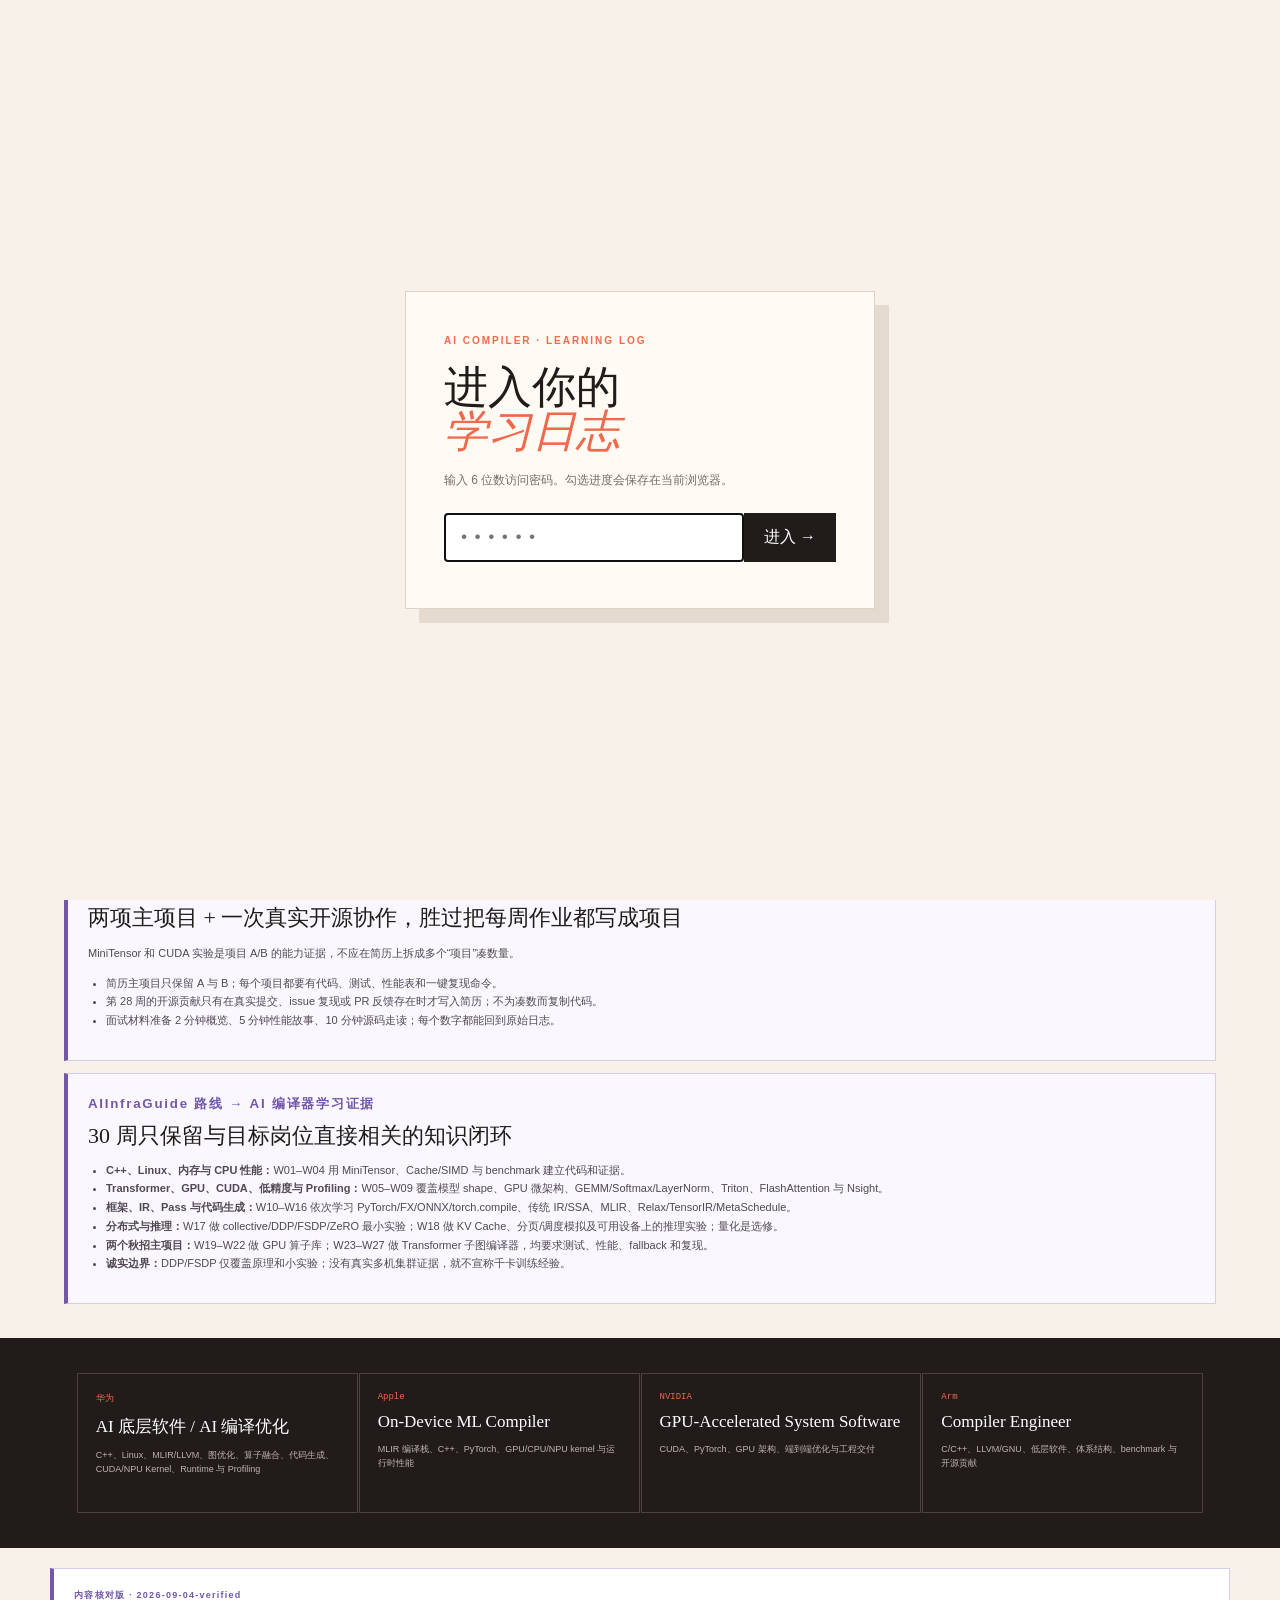
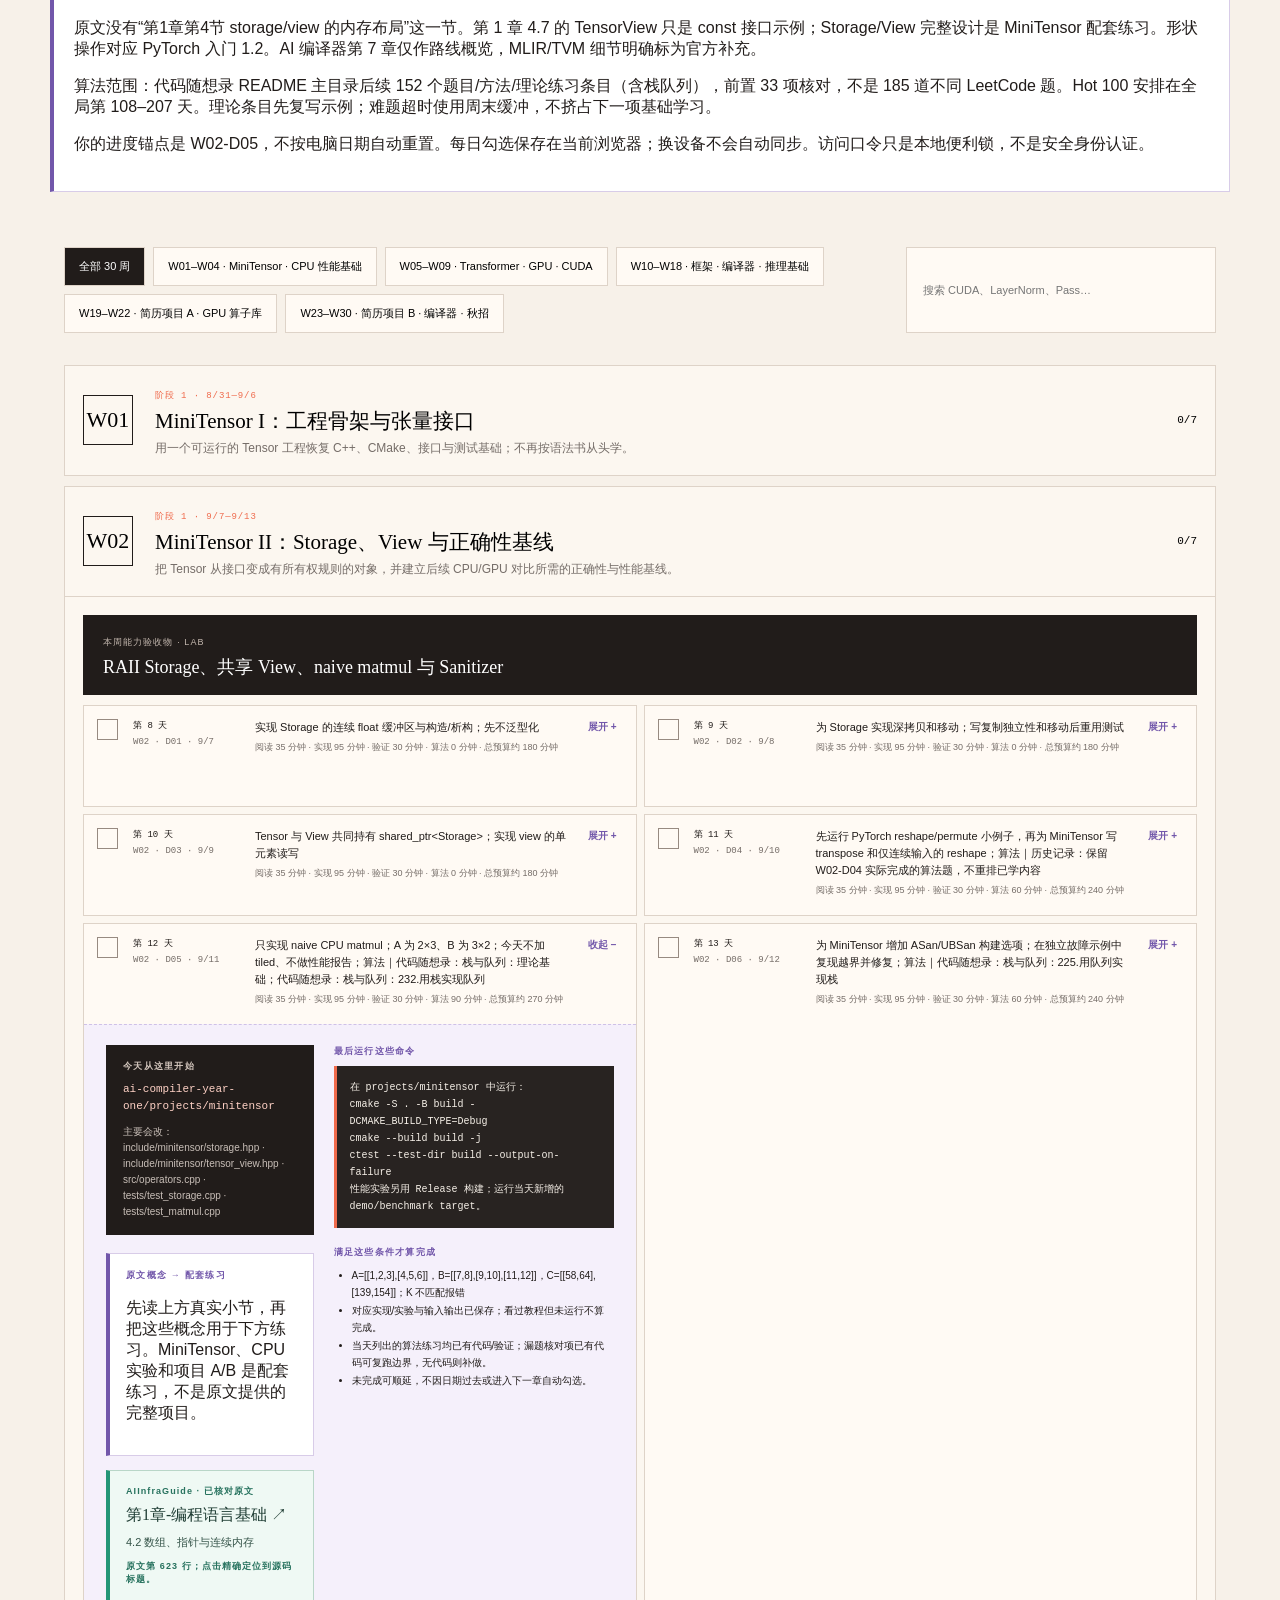
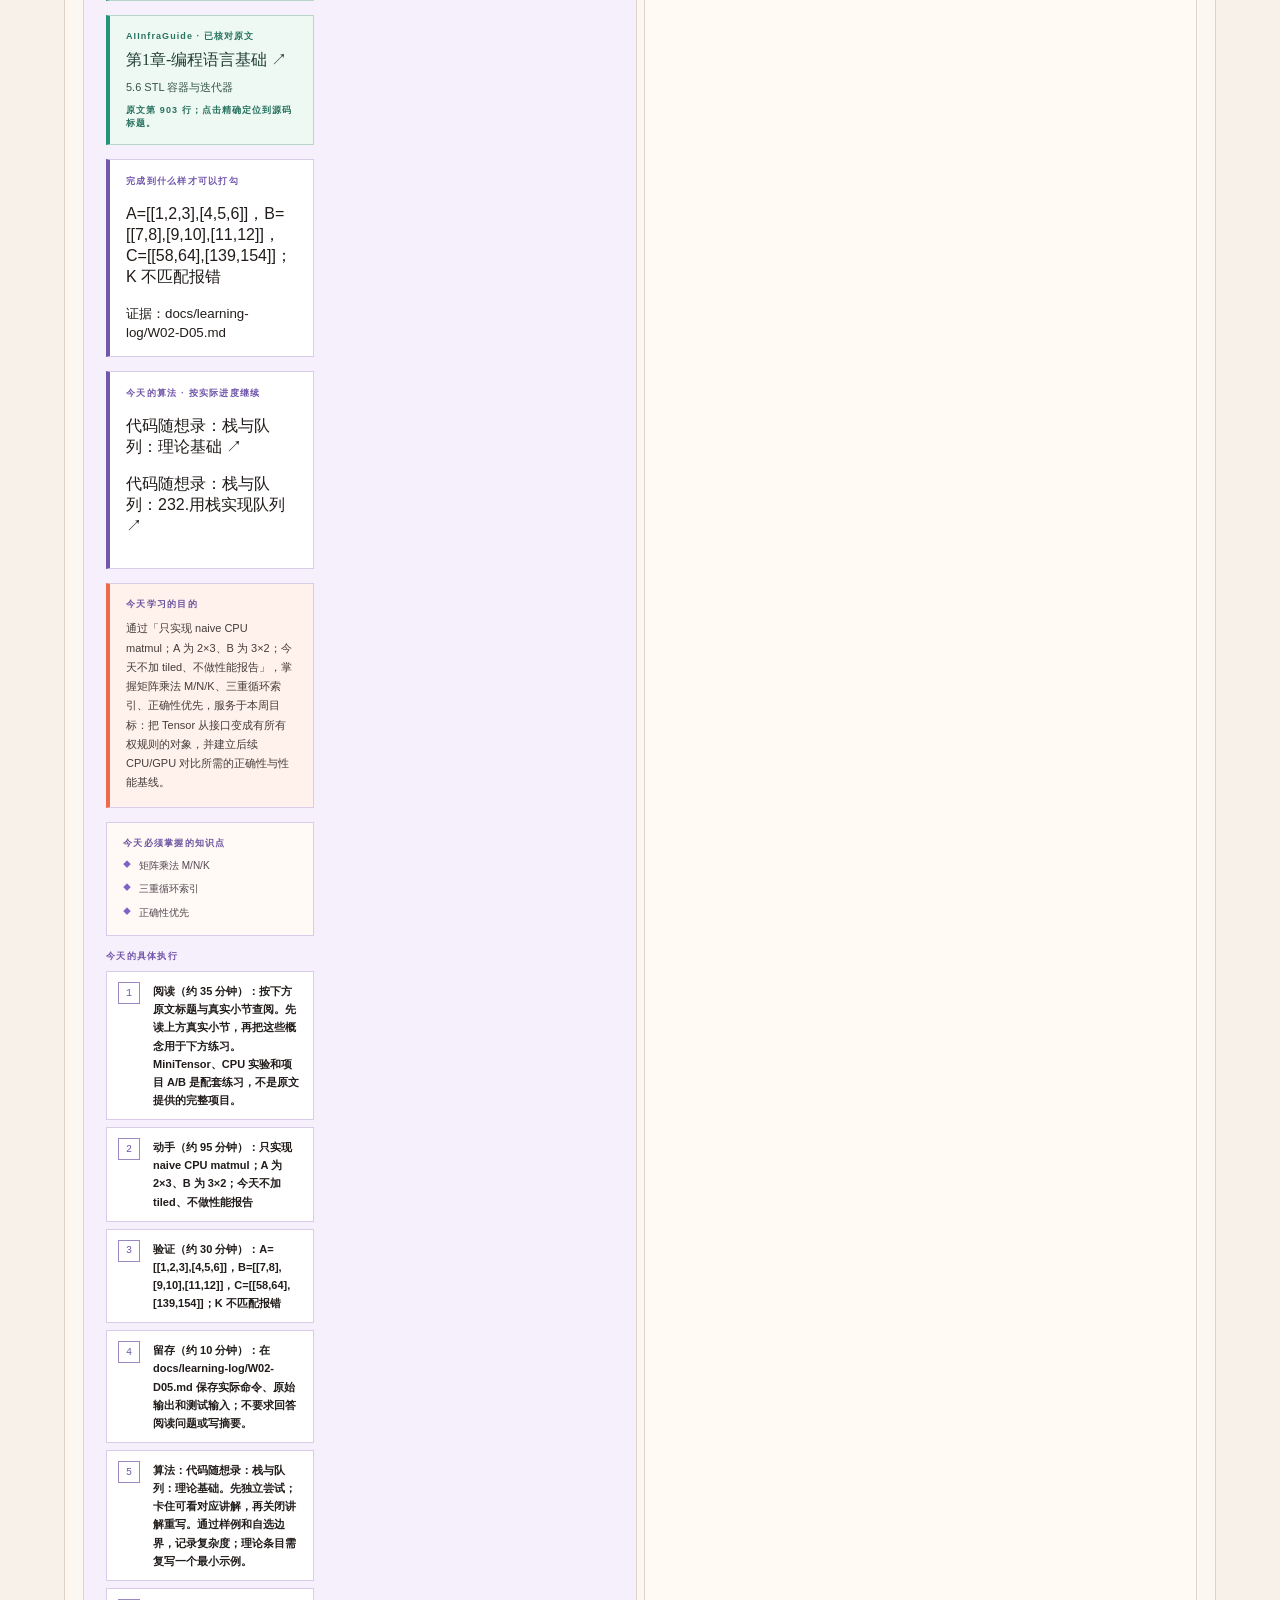
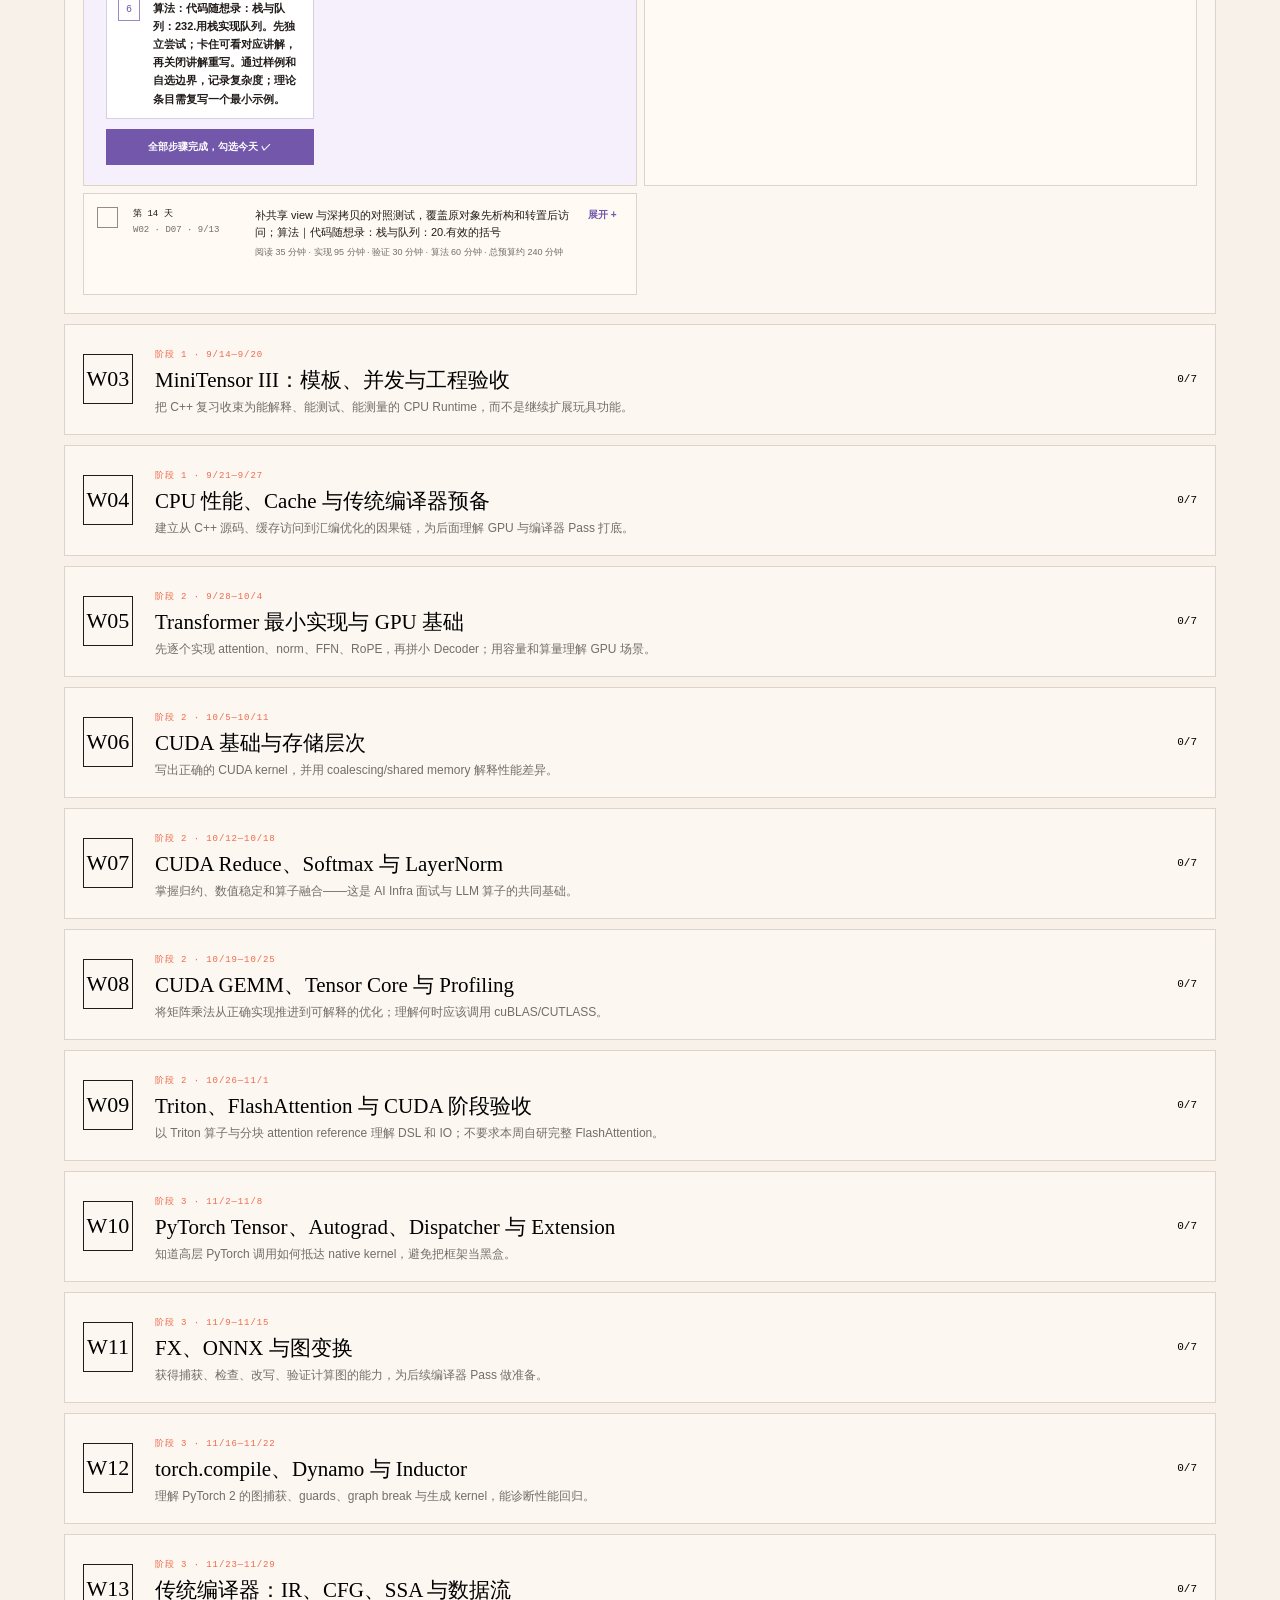
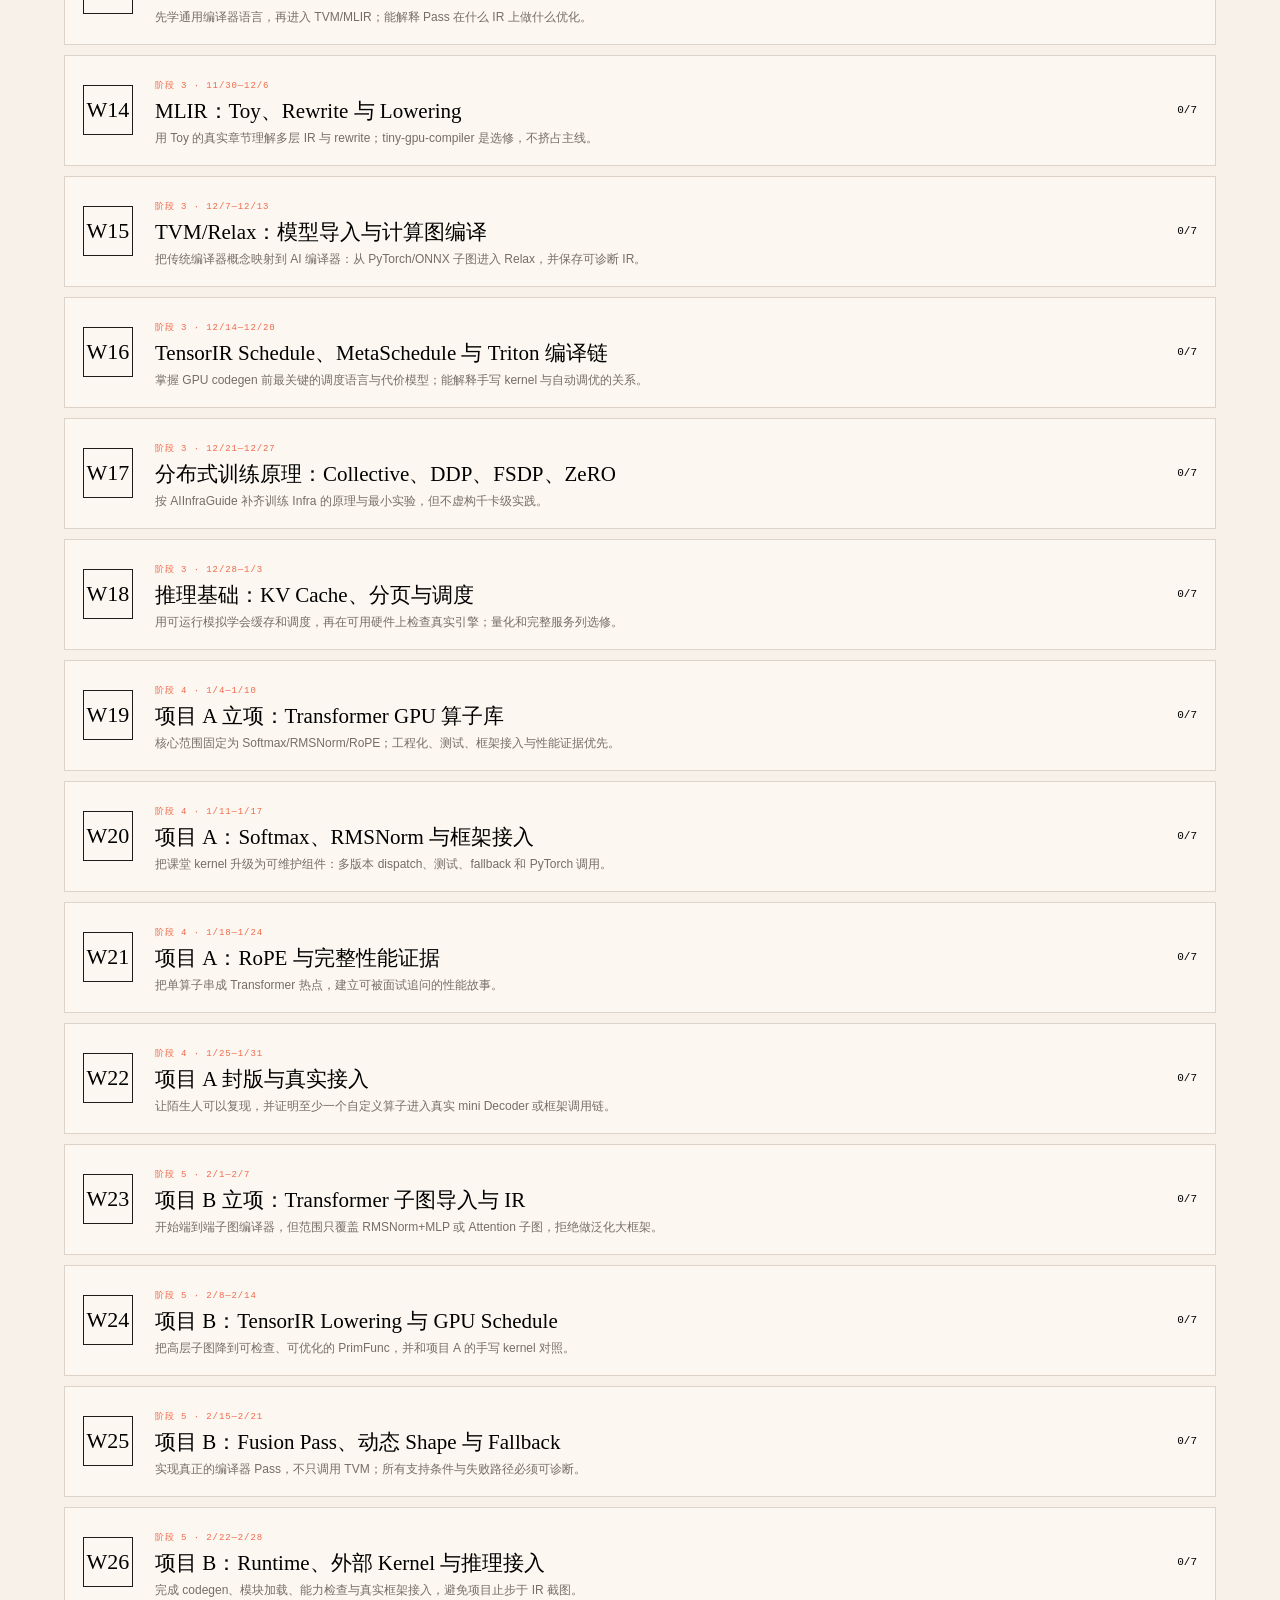
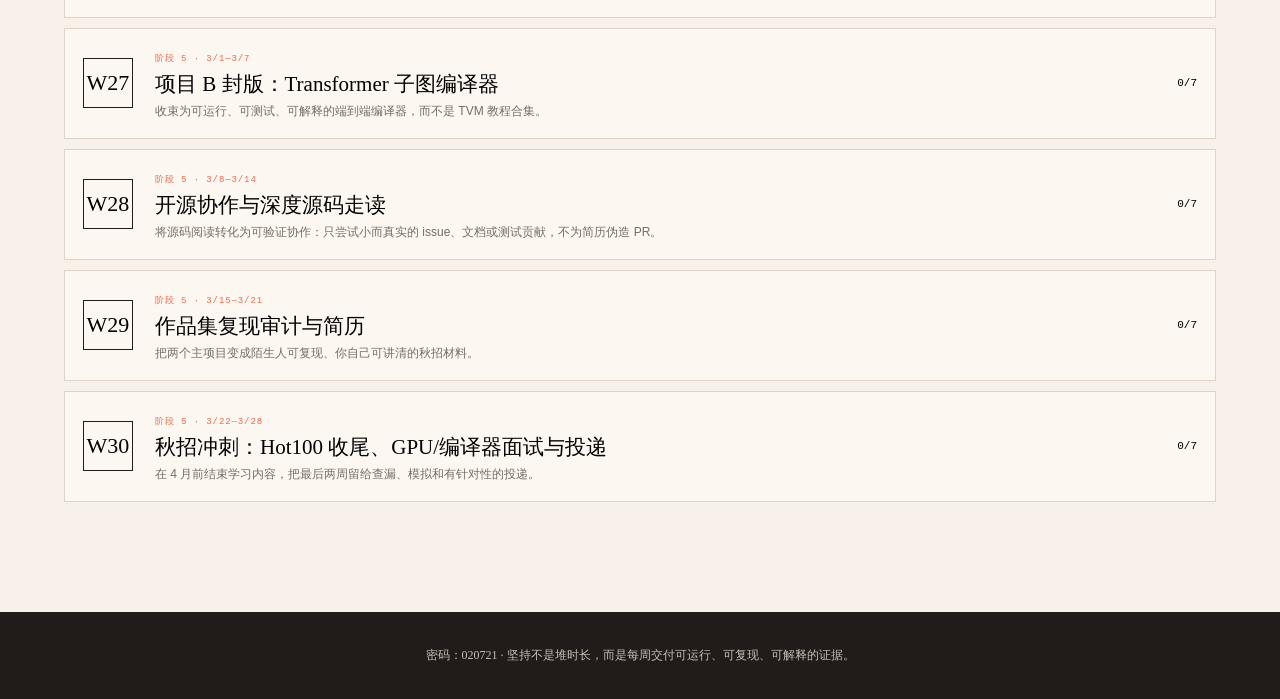
==== commit de940a02: "Verify guide references and align all daily learning tasks" ====
--- a/index.html
+++ b/index.html
@@ -1 +1 @@
-<!doctype html><html lang="zh-CN"><head><meta charset="utf-8"><meta name="viewport" content="width=device-width,initial-scale=1"><title>AI 编译器学习日志</title></head><body><script>(async()=>{try{const b="H4sIAAAAAAAACuy9eXMTWbI3/P98inrU4SemXyyX5VU2NPcx6zAD3b6Y7pl77ztBlKWyrUZS6ZYkg4fgDdl43wEbvIFtMNgN7YVm8SIvEfejgKok/cVXeCczT506VZINzHTPnfu+HTFD27LqnFN58uTJ5ZeZJ/5XUAskOmKq1JaIhE+egH+lsBJt/crzlzbv6a89J0+0qUrw5ImImlCkQJuix9XEV55kosXr97BPo0pE/crTHlKvxzQ94ZECWjShRhNfea6Hgom2r4JqeyigevGX0lA0lAgpYW88oITVr3yek785kQglwurJhgtSdvd+bv2OMb1irD7LbC+YD54aBw8+7M1VlkvGnRWj9yejfye3tmj03z0h00Mn4omOsHryN/W6piVuer2h6LX6Lyp8voBPOe71xpSYqtd/0VLb4lPrjnu9AUUP1n/R0tKitFQd93ojyYQarP+itromWOM/7vWGQ1G1/ougGqwMwK9KIKBGE/VfqC01SlUAhkvqsbBa/0VtRXWtotz6v242aze88dBfQtHW+mZND6q6t1m7cQsoeDMe0LVw2NustintIU2vj0c0LdF2q1kLdtyMKHprKFpffrxZCVxr1bVkNFjfrui/ZQv+8nhAC2s6+ygUvfbl8RYtmvC2KJFQuKO+QQ8p4VLPpVBA1+JaS0L6N+V3ashTGleicW9c1UMtt5qTiYQWLQ1FY8nETXi2PhRtU/VQgv3lZiCpxzW9PqaFoglVv6XcpBnZt44n1BsJb1ANaLqSCGnR+qgWVW+VJbTYzZgWD+FH8UQocK3jeEKL1Zcf/[base64]/weaFbAE7j9tD3Auf81WPRQ8HgvDOzhWiNtdW14u+SpjN6Tzqqa3hpRbZTFda9XVePzz3rDeB7SOaFENqXWrrFnR2Xv58EvsxaqdK/8i2BKsCij4dSnEp2wOa4Fr1iO+8vKSwrelM/flrbI2VdduWgxUWxG7IdW2X5eqgUQOCsA/[base64]/5RLX6j+YDBYyWVChT92g2aR4gldi7a6uATJCNttkaz4G+IAYaVZDTsZ+8jDXozt2akEeVb8vWgn8AsVVbZwoydqCiQCWxqJYEYwh8D/QlXVqqDCCUL0CLVGlXCcM35ldeyGVOMUnp8gFoofCl2NqUrit1Wlvhb9Szrn9px8Sp+fyyiBEl9UKVUVlapTyMI/3mBIVwN4JdA8xyOhKGeuqnJ7BikeUcLhm0W2kTa7zilp2EPN1m0J51IqZ1KpVhRt1vAxJSqc47oCRq+x6NUcbK5S8ELTwnHhdPgqK+B4sAmrgfZKMqFJ5c6bTKqo+EQp1KJLlShPkNhweMtibUpcdUlhpON1XYnVwz/4Zb/9XYnd5mVxVdEDbTePPn3FTyzfXB87kSK3+grmKlMCiVC7Wnj+Ba673hZKwDbRosT3sT5kzM9oi+K+yDlI6Eo0HlN0NZo4riUTqIOV3ypjB/fQ3YGNcW2Lrxy57bqqXrtZoGxUV5dWVJeXVlRVlZbVfkSEOTjuVlk8GYkoesfnvAgqUChl6sNqS+K443B9AudUo+Rs0aU6zj3wZLEb7HqULaxavI/Lix1iYQ8/SYsAPheOGZGBHePCI1tMQBdcnD41Yo/UVkHDVPjseYrcjNZ5dOyGFLvpUsEKbzHrSXgqoOnqTWFbdKDTIToO6OgWgUD1/[base64]/GEoguCuBL4StBU6O4Ao5ZxEgglS5ziz4U6UV2tX/H7PiZLb+EbSzS2+K4VVXXVtbWCEnerLNCmBq7ZRrbSHNfCyYR63CJXOVAmoRaRvvQHkgLOo3yoXEROr8bXVuLXbjo1ApfuVF1N32LS/6MzOI+gez71RgyM7Y/dosVO7tGG2q2yoJpQQuEjxXdQibepQemLQEvAp9Y62K+luqW8pdl5XR9mYQK7ldWxY1FRzs4Fk/uuZcAY1tokLWx7gCwrArQEmu7IbaitvkVn/kihS2zPTR9kfH52SWT8XELzVpkaiSU6xJuVaRAWDWvKi97Nt1o0LQEy6yjDJlDbHGyuPu6whmrbr7PbSdBOjhfMf6tMa2kB4p2H88JPVEvohho8HorG1YTDb3W4L+5jmhI3aOkytieV4mQXMSJHQtHfVtWWx26UArn/tnvjUNu6OqgEbSul0u9eiqVpVVXFbsi+j+ta5G9wjwF+h8PMN8EX4XzsE/Q05wMtmh751FsJxb3LMneORjYISHrahvIj1WJ+8Ku4A6zWoeMWcQQ552MO1mKi7SNaXrlUyEJlqq5relFx+0WgtqqqstotEAViABf8n4gaDCm/ta2oOrjovrxJ/rVDCWt7Io7UCCwT+ohxUMc4/O+FC6wRF2jRpsrPNGDm02J+NnrvKmR3Ju5K2ZKcgrVGcNjoJEtrRH/LUYRg1l/xr1TVkOLBLIxSwTwRryCu0Byiw8A5RmcXDsWuR/wufaW+knu04mq4hWQ6v+yOWD367DmD0UvbPlwQR7du/cYaRxRl5OQoPnIkFI0oN35bXuor81W36F9K7IMKP4i3Mj98hv4vPfE7VVedSg/FZoqaOSDe4by5FX7LVUjDoY5TytZ8BaJArvPhfNpvG0IUt3HddB9z9fqq0GR1zM6k4BfBykBNc1D8a0ALupfD9btgRaDGtjhlX1mNdFqLxrWwEi+1JQxo8i1h7Trd50q043qbqqviHDFLfSCncDkXCHXNLc1+t0Bw+cBuoW9Hi14MxRMuKctMNbduUl/+v0IRiOsp0cTxcCie8GLMjfG1PZoUDt20DW7xc4d79mOqvGVo1B2tvwOL+oqr5UF/IKD6RclLfOYKeolLpFviSL1b/LbzZZi9UCHYC/BzEV2hiAnR7PcHKoowKL2hzRa0q4zwekQJF66/Hq0HNXgs5LQELUPjUNuDufKE8Zrd1oB4SmrglDi5qvrw1fw/zdZp8Tf7K/0tBbYuDpVo07VkaxuI8UgsrCbUM4rD4SZca8jVhQ7Noj52RlBR2nzUgFA6LkFMO6arN62zWC/[base64]/uG3qXHrSLfUPvWEK7xXnSOGQLZx1NaxAdOJ4oYrHVlvtq/JX+z7KYQVz1DerLeAmtixnz7sHvZ7jhbcCgR5wWk6hWrWmIlArzAlKy29OyIRPOSEThgbcwSd/cyIYapcCYSUe/8ojaPseKRR0fnDyBLMhT54ANrCeYUFrD0BmTn9zqfHCxbOXpf/alC6ebbj89YWvz0sXvzl/QoYnTp5oqziZO5g1ep5m9hayM90nmvWTJ9TISRFgc0JWI7DCipMnYidz+/eMnqdSjZTZGzEnN3JrB/kHa8Z6b3ah832qyxjaz6cGYMCdZ5ndmczBQ2N1yphbMfbuGQMj5pux3HK/Mb3yPtV1Qo6dPAGmHL5UMgqMe07TI56TJ/B6ED6+AL97JMAgfeWJKfH4dU0PeugWiWhB9StPNBlR9VDAI0WUG2E12ppo+8pT45Hwhm3TwkFV/8rzLvXY9T8PmoctWiAZP3mC7DJGC+ld790TMvvohAzLdFEYzC6PsMaz+MFJi6oy3xc5GGo/+RuESKm69XhCi3lOiruM4BKPcw7AiHhONpy2xsR/hR3FrWo+6dzUZnsJMLE4h4XwsKaBxYPn8Qosplyu8JVbj4oLU+CtQvjlhBY7hb/KIWv4ZvxDTNVBgaGBSmgR+GeZXvvkbyw+tYYFI40ocAjnVvjKJWPpB+BaAnfBTxVSZut5di1ljPZmttL5xe3s7Jp0TPJJ5o+Lxm7K3Bk3RsYye3Oct30O0BjnbcSJFeNwH3B4Jj0qVZRX1EjG9mvJL5lz/ebcC6N/Az6sxQ8r4UNjZ/LD7oyxNmz2j0viNOb9bWP8Tnam21zYMg5uZ+ef5tZ736c6M1tLma3nxti6sTSSHd3gb5DZGs0uD5lDs+bDcfP+9PtU1xmlQ/KVS7k3m0ZPv9G/mUk/yS505mfGzNuvjL1JGleqLZfyj6c+7A4bvSNsGb/TEj5A9pSzP80yGjVImZ1Re/[base64]/qxdPrbMw3vU50XlQ5V/1rTI+9TnY1KPP4u9Ux8Sb7aiBLiS2V3Gi0MApS4IvgGiGlwxZ4kKf9hd6a8ory2wgcn0ng4Yw53ZrZGzKl1Y6HXfPA2P3nwYXc4lxo2p9bN9THjzkpmZymTnjLG1nMH47nF4fepTn4G6Ofc8pN832B2pju33mmOrCHPsSl/cyIe0EOxxMmAFo0npDMNVxq+usmWV/8fN4mCnnpfqccKfv1RVa/hB4j/9NR7LoWioStqNK7p0gU4sJtPsytD+ecr5qO3ma1RY3ch3zdmjj41xp54Sj2tmhL21HuyEyuZrRSdVlp1dqZbYqPQCGbnY2NpRDp97Nj7VOfpS8o19X2qk8bJbI2ab4Zy65PG/E52MfVhdzazNWL0jpjDA7n1VfPVZGb7WSY9aiy9NlafvU91eUo9FGV1rpbWKB3j8/bcNic3zJE1mkU6Jp2+osYTnlJPSyisxj31HlwGWFjxssSNBOxPKBoIJ4OqHAFULQ4j03/K2mIx+EJcD1ifBOiThBpPxGX496r9B0+phytDnvr/oJkkIEo41Kwresdfd1K9oQaSCaU5DJSA56WEoreqCSmzNZq/tw+r7nmVfZX2lHribUoMvhVP6KEg/BCEE/o+1QkXeRjGzXUO514/ye1vZyeHPaUeY+m1eb8vk35rPNkwp0YzW6MSrtdYm8lsD3zYHc6knxpjgySD8xPTufV14+4wzUq/Zme6jeEdo/+Fp9SDdINZzFcrRi9wJG0y8MPSy9zrp6Dk9O14/lzqAfckvLDRP2ukdzg9iWxAqGY1GmiDqzouqzcUsE3jUnZ2zdib/LA7m51YkYhU5qNueN6mVlCNaEAZSaCUp9STW9vPrS1KTYxATRaBzlwBBDZ8n3EDMQGbo10NJDQd/0wHRVdbVF2NBlQpt7iS2983xrrMyQ0g5Nqj7OiGhHTG936UTa9KfB+I4OaTlDn/1Lg7bA7cM0Y2PuzO5haf5vfGjf3n2dF1OLR9e+YknF4AdqNhKeFZ6jK2tvgkma1UNv1azuwMZ9Ovs68fG7uTxt1hqSUUDsOIm/O5reeZrZT546KEUZZ3vXe1lpa4ijuT27idnVgBgiw+lXwg/c3VJ8bW1vtUJ/5GC7V+yz98ZL6aJNWUjh7MsPaD0fM2s7VKR5kdyZ5+2mKjdyRzsGYsjcB6SRWY3Mimu8W3M3YnsxMrxt3h7Mv0h91ZY7zb6J2m0TJbI7m3PbmDPslXLZFUy93eI/4DxppLGRtjxtqj/PNhYCOXbIID+7tQNPHLntlbpYcLyIriAhIkZFNC05VW4IbLDRcuwMaaqeXc7T2QZjsHtpA0BwctZsykR4kfjbEps3/cnBswB1Lw78PbueVuo38aTt/6du7lIqgr22+N9E72xZAxPgrMd7rxW/l847eSsb5trk+YA6n8XApIuPoku7hmppZdC3AJTLZaGZILpGNSVAm1q3IiFFaDMLAUURKRZFg6JjU0KVFk0vkdo683t7Zh7E0KorMI0eM0skX1Q7flKkwt7o0WU3UloenxIttjDcr+IkgPWulV/KSYyIXNgCvm0bj5CLjU3HxpDm3mXj98n+rMLqeNwRU4/vE2RVeDknY9qurxtlBMEuUe0giENp0zGcWwTIffEh6JUGtSS8Ylo3/JvL/qKfUgRUlSIVUZReGMrh2Adbe5ZuzCllgUtl9K4tuY2TvITqwwcS6I1exEWrJ2kHhJ/g4WydnHmN2Hk4cCxVxZNB8eWN/HFaD4Mvp78z0jMDMybL5v0JzY52KokE7mo+58agGONf6aezNkpHY/7M6StMs/H86td+bedJs747m9H+E7229JRZHiiWB9fURrV/96CkDuErWvxhL6/50sL68MsKXRL1dOnpRyaz9ISHWj52Vm54WxM2m87KJbHF5rqTs73st2A65D2A8kIe2JLa911boyCf+gxVUat+iukcA2+l8Y4yMgxbt+zP6wQ8KMpKBwEbh21z4zsL7ZHWNtRrKmvq7okWTsfaoz3zdiLI2YPy6akxtAHDxMUmN1OYy7mzLG1/G4yd+ealKicOL73+ZTCyTrc28H4Ybpvy8l46pXaQFXU4uuqhKIBZCuQ+bCtjG7AAYTymfQHh5356d+Artqd8wtTSsc0vSf8BgfJYUrD5HCIIaJ2+EW2n5rjN0B0cVU12Fz4q1TDJ8+dkwCUm0vmBNvzYfzma2d3O09Ylq6mWjf+c/5vjGQA7Dbl5PRRCiiktJOmnw2vZxNr5oDPxgvJ7OjPxg9m8bgfO723uG6ant5mQ/W/GrWeDSUXXtgrI5Lx6TsWsqcupfdOQB9+eWCdEy6fLbhzKWzR8tdm+5HbFmbrirBqzFNC1vfEnanYOeO2B/4M62qLBJ0y1zaA0ud2cnsTeZTM8bWFni0LI2UK59MC0PzFCUfl2GWhMynxo2e29nXC0QhYHFUjoztA/PuKpzUN2vZrm1QXjfX8lP9RmoXThSeQk5FeAoNYaNzzlx9bIyM5dbAhyC1KOG4iiIp9FdLO/9kND/9w18pze5OVEVgz/kpbqwuB5G4+GMm/TZzsGh2rgOP9fxobL+SmpW4Cl5Ghwq80ctNkdkdY/h+ZmuHfWAJPC6qJSUYlOGagMsbdSHxTZkS0DtNokUiDb24aGLXjbEN1po5AMwlN3Yk2rSoZIx15VK3jdSusb6d3xvHycEcyKYfGuvbcnZ2C3QOFzFxbBdJYeThAVL6c4vDRn+v8fABXJzbb3OLw7Y8zD3rzc7eJ7pzfTezu2DehYvSXJ/I7d8WNRA5puhKOKwCGQayA/3G3EpmayCz9VyyJP0QzJJ+mzuYJysx96zT6OnPHeyZL7uAbgdwbRuDC+CTDEDSpRd8kUqCpHE0FG2Ng3GgNidb5ctqWFXiKkSI4mR1ZdKj+dm33Ew0J1/DdQNnlbE8HNlHb5k+gRYK/GCJCuKc3OIKCKHNn7LzT/PT40Y/bERmayizlcpPvTXX3uQfrOUfT7nlcuXH5PJ/5zE/SibX2DIZxCMRAWx8JdCGN2VmdyGbnufuvvzjbmOpz5bHpNuCExGksrkzjp7xzuzuPWN1irnL+zfMl33Z3fuZ3Slj+D7wwOyC+Wguf28fpMnWjjE+mn/4ODvem1t+IoFuDD5Ca0IJXDoSKCs7ky6JHIA1yk0XLp2RjP01UnXBT3Ds2LveuzQl+Vjy9/YFISzQDUdwkk34azwUCTr/GFaa47ISj6uR5nCHDJ8EtUBc/mN5lTem6sis0YBaRLTiRBLImPepzisXTyGPPc3szeVne+Ftf9jJP3htvEzlb6+YqWU0BIeN/gdEwPepTox0qUHJ1ofgRG49M9b2svfe5h/3e0o93m/KZe83lXDr9T03BleM8Tv5vjFj+D5M1t9rToDEI7JwGe3a3czWKgjNC5eBA86dR3lGTpg3OMSjcWMDdsnofZVJpzLb/fZp4HKzdxp8C7tTRk+/bPQ/oJ/ynSPGaC/fJZAueF3DNYMDGePD5sIm6FkPuyiaYs4NgCNpfDiXemA+eGtLygJafNgdNgdemGNjqNVJEG+SuKJGRDL775PgYarsaS0SC4VVXTp7IxbWdFUHeyzbsywxIqJ+vG/0bxi9PbnOCXjcomZ2pjuzlTKWmP+Oi0JOYgnCG4G2sBqPS0bvtPkKzfP11+jJAaXQGFzIp+ZRrsCv+VTKGL4PF+ZUT249/T41eDbaGoqqKt5sCl/r+9QQbY4MW5N9sZAb7EKPSNoy0geMuQ3jYSq70GmOLhv9b2HXZsk2QL+yS4WRSGKScxLeGHSrxm/5dQi6L4pA4+4ws16Z5ZrtWTYfLoKDqncanBAYVnDLxBqHTPyHnDpB0lUUOEkF9bPhgnQh2qIrkjEwkt1b+7A7cwWYCYZSybGEL7q/RveFIO56+klOmSuLxqMhYJCdSWNuJbv2gPj4faqTJBjj69zBtLmwaQ4s5xaHWfCidxo910RwrhuZU/tgXt4dppGz6Xvmo+5c50T2VTr3ZtN8+NQl/M6ogIvQpVNwGiT7lM7uS8dw9bT07I8TubUN6ZiUCEU7vK2xpMTcNLY8RPIm7PeXgzT0Vby242WxDr4JrbHk1Qhk2oNTXtyJaq8wAExTRAZevtTEvPT/+ofvwN+iNZ59n+psSIAnPqRF36c6L11sRJmzNmRsroFSab2Wp9QT01VwprHVoWFvmWqkuRg7z8Dj9ofvJLq8jMeP8pPgwWm6RAoEqIGM/U9rOjz4u1Pwp4sVMMZ6N9B/WvQrRNSIpnfA+Rl/ZIyPG+u7xvgd+C6KkvzMeO7BGPw63o/iBmQ1PA1TScbYHXPyidP6X5EaO65okAtIxjedW8m5lWDoo2uPNDR6SWCWhT74lVFR/tc/fCdz0smXLjaCIEKFUWKUQj4WqHXu4jeNoD/ZBFp9kBsE+xxGJ3WuWUkE2uS4+p9JdKeaE9vG2BSc/Zlufs+QmLIZCv6GuqVIRRAZvT3G6hSw88MHXE6BGT3cl0kvgcpAhEIha6xOwYtvrhv73dxHKX393YUzFxqYTrAqHbmR8sUK25VOnmK4BzdfwrvjcUavsLH4IrcIrlbu3JSYgp3rnjHnfszsbgANL15ULjVI2ZdpdhxnugXGWtvO942hzxVdAecafTVI7AtfX/GjC4qbQESqhgsobc4nQ2wrcDkYLsn1PTefpPKL28y3XY0O3gdr2dUJY2kkd7BhOQyBuHiVGY+nD6MCyZACD6xTOf3FjvuRwrdK0DO/PdPA3h6UmNUpo2sF/EQ/Lgpytnfa6Nshbxqa7vDMNVWPqmEyp4BWAU0Jq3GA7ciOAyuRbsFMQdwLl/BkEQQlGJSOMWtFUK2OSV/HARcjmf3P6f60RCU4SujZq0owWBZIcge19TD7TNDbC74v3HX8MevCS7qFJiCFZNR4mHkg46GBM4cxBnNqwdjozmyNkrcxc/DQHFz6q/[base64]/PLe4Aka1tQYwPVBZh32ZGzAn+0lkgUGIt4dxd5hsaXiFzr7c2n6BsKpyCKt/wIE7UmzVusTWZTWYDGCoUmtJRJQbyFccgCC4KUeHzbFFY+9uducZEGNyw0jtZldeGWsz4IlHpS/3aMQY73+XmniXmgA1cWpd4npp/uHj3PokDn7xkkTfh4ul56UxPkyy0yXSdFyZdEyKY1BairMFHrOXJ7X7XLIMHwIFQqAse1D4JAwDAMy6kNbw6VUtFi8iuRLg5uYTsCtLirclW1rC5INHsUZfAee/tWKjbwyQbe9TnVoUzBD+KmSNGqld8nJ5Sj0i9OOParhF04MQmo/FQ2GcslWJRBS5WU0oYFIjvY1nXZm9SaNvzNi4IzkFIijfKE3oELusWmNphq04nozYL8atJSsA3vitREcEXPkzY+bcDqlz5LazHVzOg26PxzVIRirANaFogbDv5GtrDWDkoqpoYQZQOhCLWRQDvQ7dW+ajTmNpWYb/bIyx5VgGMicmM69dRDf779N1avS8pRAYWPSDB+jBG81sLeU7R0joAmeOPTH2uym0aY9oM6BFK3v7vYxvaQjudZTaQsGgGqXX9FX436Xu+X11Fcx6d0kt8kwwZc5SEmZoscBFgUAypkQDHaJ+ChY9M9hXc32vjI074OFb3C6QR7UF8uhnPTRHSp8al/Q5f/bSJafSh4Rs1LWWUBiuVlt/2ujNzv+Qn3qT2Z4CCE56lIQ0CxKOrgBerX9DhCORdw64GA3czN6k+eCtsTORW39K8AQpkDx1saFJPv3tlYsNTU0u+UO3F6xQOoYasXzqnK/Gcqsck3RNQySvZA4+Ne4MugRRqxqJXMU7VSAhfojjFgpy/JslwwXN1O+1JipigeLqQJ28JH8t/wHCi0g2NOHwVr07bJ8nbsmgf9zFR5ZWJMVjoTCMgSGQh7dzi6DE2q9PZ+19qvNcY2WFlH29bgwuCLAW3EISDNmdZ+ZDcE/hTp9tV6Pg9j4PRlsTTGiRD0OguBHFwxYYE+AvaCGNxLgAGMnkkSfhQIwCCgbXa4BQ9vl1qSR8o3lMN//wEbnezMnXRmqEYW9QzLnIKDrSpLCmBDFgieYt6WBICwTOKOEwJAhYDjtiOhBH0h8vXWqQcpt38qkZUCUeLrrJme1ZJkuShxnMwUFj7baxdw9Mwt5pJiX42BbF41KRsAZR21Y/aU9QLyQ7fbnbXIFtN+efZueGpMYrf5Kb2FopsE4sj6rYtLnVw+DhU+u5tUW42sce5KfHcwdTgCokEw8/[base64]/Eq1xVdlczUw9zmei41nH/4CCKfu2PkYihwrnGonNyotKpB2/PBbT7bw2H5xLM/7Rs7z96lJkiFepeasHj5fq5/hMdaySinU+aUW+ihZq/vMtxsdQavO8uHhrqgrVaRsGIjcJ3D9m0V236Q2uQmuDsMWI6xOwjo+tH23RQlqJRb7sp2MZ8NaYuED2Gq0tpt7gAmOwitM9BSpHZQ6JGshcxMXjIIyyL1gWj9vfnFN8bWbeNlSsQ2GZ0zTN+hVCavFg13kP8JJCTfMNoecliRZ4vcv1ya0cVg33obneALsY/Bh92ZbHo+s5Wy2fd9qpMpYBaCuZNAhuZif2Z/CLbIDzpZ/u58bu2n3PKTAkFW5xBkv9zZEuRYZQEkUABNW9xA1wj4pJMJOHtw8M6E4jFwirK4wNkbEKwNaVFBnM0/[base64]/m4Q07IcupDF4iC6JLqYmc7AsE0MFyhbMDPQEwheQbY63vRMRxPEFt1X5kJfvm/M3iSQKgIdONjOGBgxxu8Ys/sgbcbg5/zijrEzZksvBiRhAX0JFKDrih4kQUMCT6Qc89SguWmLLIGYoIEhbhrkEX2ZfAkTaUald7137Z1913uXUYpzFjmnCNVCMf7++5KT5jB8etTN+ttv86mZ3EEf9w5xxAsgaWwuNgYXSB2VUVmVHOhmDs3e6jGnN8hbR+idI7zr/G7H4B4EF9bc7vX84ynmXi925m2CINCfveZfmZgrpW5YnhPl/A84f0eKNgHufO5P71Od33z99Z8QMDC7D5Dlkce28MqNbhr7D8yRydzoJpxSJDj8MLFt9EKggbk1SVOd3YcTdHvPGJzl0I1setUF1jA6Z4y+XmOpzyXJzv1JIh8Mfe2YhOtiuILhHkGAQdqjGgeXc/vV5uhVXQ0nGTm0aPTGVUw0ktUbUIbhKuREhgv/qqvX9VBCta4Tm74tN67C14roXuf+JJ3XlVib/LUWVGX88ZIWTDJvVbwj0qyFQ4GrCV1BfxW5d43h7XzPCGhMg6ASmLMH5shjIOBqmhLZzK2e7Hgvo/54v/lqkry1+PJajLCwrAx86C/Icpi0dTUUbdE4TDYUZSkOiGwCOZDZSuX6XpPXFWC+qU7JRtQmo/FkDMgD6GiCRaOl5o5HnvuTRHvPEoA2xlhge/stiSyiiB1+jLJoohiitMXXaS3a7j31tfeyevFbEBTZ1YFMelPCGhPXQ3GV7b9IOe4eR+E4yvAK69vMW4cf5jbv0DsDmddWs+nbstquhDlxcq/nM/tDPBWCrCxzYt0c7iSYAg65a/[base64]/qgeX+V6fuzj4w9t6rlWBjcY+A6hRt+GOC9OCA7069W8n2iD4s9c5XCprCSq7gSK5zq+HsQ3/cqrZx9oVWNArxPDQphVl+Flz1XROMiosG99c0V4eqyCAhuQm5Kgu/lJbwpTumkFRqT9l7g2kIBYn+8+zeN8XUIrKGMp5gVkHfllZnqZCEswTARqQQXZpLdnJaJKjHsLr9GLWmU27wjOen/n8lQ4BqmtcKZ7u81+l8wD4yqtKKczD+7n9sD+4NWw4FicADVG7GwEooytpZIxhDXGLP7sAqivwBFQ3sKP7WDaUyVjINuoba0qAGICt8nXEpm/2HuzX0OtZIEqjKFDXFRoEfuQeJVbrnLWJ+XHCRmqNh834h5f4NozCQYiq/c8G1j9jVENxGIBcoTxRKtfWZsiQmbZDKBjkb0J6ltvmLZnYIYpm1BVY57EjgkIr/45n1q0LkX4qExR++ijjD0V9vQyUgWe4m8wrX2o9QnZ9DvH3CYjhJV1bakcsEjP+zOWNBICAE2NTgAkg6UmLH6LJ+ayU6s8Idz66u5lRTFY1ndhSvfXZIvXbxwGXjQSmBgKtTcCrkPpAuXpczWINj7+Dt56V1yS0T+veu9e/rc+Xe9d2F5xsYYm98N+mK00K9CnTY5pDtJyz4OtLQW/TweV5jdLVwEOIZbSokrQ1BAPBSQLF8WkdGcWM/[base64]/PUAeuiDsyhmDzeAnD/eFInHRTRkSTvOdQrt/6Q4o+g26LwsAwg6xc61BIeO8IZgb8u/aMx3p3re55PdRnj/Twe5hZV1cUk1c9+io4ST1WCfALhwdLZCIxnybhCBepMSAmrgQTWSICKR1HpMql0AIDUrhPY2PJXDRKiMre+mtkeyE+PGP0bdDIIuwc7NTkNIg6LaRhjz+FA7IzSVGgZAo9ntnaofAl9zSW0rmgdEq7/WOHqUQjKYWtZxDQFWayRcAjKGBMkuGAMb1RLqHH8W1xpV4NXQ7p4HVR54fEiihXlWZDWgkwIcUKKoimJhB5qTiLNgCPxOxSPh01oampAVxYSmrLXAYpxXo0ywlJ2ev5xrzE/T7T1lHrYNrBdeZ/qDChRLRoKgDVorQPIcUmJgtqD454LhdXTYKx4Sj1htVUBfBRbJiB/2lWdqV2chGDsXLz43SU5O7tmLvRJF5oaRIEGh3BvDXadLCEkrRZDZUeCnTrdpsTg/Pnepe5VcJsNbJi1NxRFNh+hFlIGj4Kys5624K2MIJiKaxFXxrVaBQ3YOeTRUjKlQDq2Qx3eELgFrfgoMzU5kue39k83vvySwZvAiMKIArNAnURmGtbqExBQXDSBBgqvatEMXLSpceNll6VyXea6IpT6eNlFW8iRrnQLAF4W0fyMkoW8DXSwAxxofe7lIEsKD/m73rtwKiCDBc8a/LCyaA7NE4bczrwqHBjur7l5Y+0Rw5fPGP0PwGZHp5fRnza7x+A8Dt/Pdm0DbenmSI9g2Q/IFga/5bMu4+CNW+pVOcXez3TwjpJylQL2AdSky2oYAkAzzHRf34UaXlujtl8K1RxHnqhLeaM3I7wknAaxiNGH3RnBgymTX2p13JjdZ5oamx7ikMxbMbZO5iQmyzgEmzjKu967+KjESiTguvP39nOb62J0sT1CyixVFlWte4R/[base64]/ESknl/21zsJyeadNSu5DbvGOPD4EZEsesysulsFBrZZNUxyCoMw6qArC1mdw6wfsFMi47VlYIW87/rvXsFJZrOk68Jwc3e8MJliZKLM3vjufXOgtxKJ+7hFzgsRwoiAQJqHRmpKdCmsuME5UWtX+nOZ24XKs6DARQHKFQieHNQbQW9YGAE2LXnVX5ijerAGDvPyFLEjNYnmfQmnUTRRmQoCRaqYdGqwZXcxu3M7hQ3WNz56xhSki0Ov3LhMobZcN3HpEQS0mulAh2LUzUR0q/[base64]/xwBzpWBcUJWDWrdvG7hgFSYzR+ex474fdmdNaGDTwUDt62880AmKrCf/z7+rlbwQBNTzgjKZSISwajSGrQLzguLzWgYUoGc7s9QLabnoGdnPktjGymN1ZNtYe5TbfuGRRhZQ7mIXqHqmZzMEi28Vj0pkzjTIsTIZlMWiWE9kQDMWZCRZk7r9gjAJyVrjU/YWWeDB2FTAUESXsDKnWeoUvFzEElXCYoZPB9AuHva1KgkLC9Cn0bAZzAiu+4YtQ0B9swDONeIQxVE/YUpRqgWusQBx+XSbtFerLjC0Adkt8dcpW48AJwJ/GEqEIRAgB4p+wtLXsQB+FBM2RNbLasZQX1Pnjv5pvOs0NyDShT8DfjAiKYhWKVsgLryejkEoPuWdhTQNdQbI2TbIJw5ENkg5JJyyEh5PTKWa4gTNnGrniIhLFGLuTnQAXW2bPsj/JCUqksq0omzQ0Irjb9ocYXgopJdO4chEqMVsVp8Ccd8BBOSKBcyuc95hDnlBstocIk1UwfWXEGH8BpN9N5SdStgJ4pVFubJSbGi0lehMUqmx6umiOJ5Gf7cbq/ezkU0DQjfdmJ17a2drFTgMm3MyaU6OA5cb6Qe9Sc7mD6czWCFi6O6N07ujEZtNj+efD71IPC/ztTo3qFz1UR7qyBAwWwOLM0RUSWBZ+DV0fIlQOyzGNYTWWUYTSCUgGlFU2BNQc7jNGoK4JjWq87EIRdcCqTcx0UzzW2LknlpsgV5U5N0CWtDG3Y06Dfk15UMWgWSx9ki2eofyOEc6Po2goDdtRCYjZB0TQa+1X8cJmxHT99T+TSjTBvEFOcvu9/KtFJFhhyjQlMvMUZnTJJygXkFQBnuXrynYlvKgNDBWBiQjKdGyTp9Qj4BJBfMLtY3mzXOhEljCL4UMs7hXF4l64MELnk1pMJw4cZBw7BDv3Yh28ky/WzYm32dlBJ6aUua7ZEXVsFyFsRfpwYUbeHSnBAGI8EjrtTgFm3odpPJNUgQJXDTYyS6EGHxxgGCFCDeWh45blZ0sOJ+kocgieByYJUWBQThd5EQk3yIrBLS2T84kwoYVoUCvfcYYJX8pvGuzKznXytABg758WzbkBKkwBR+Z2j7H3GMUvuqaQmUE/tcLw9hZQOQwQpVDx9KmFik1z1ncEfC3hRoeFkp/B+WJFHqx8dag6JUDhsZ60VSlkZNKyfIyDF+Bp3kqBgW/xAVQRcruvfK7yPL/E2RMEXVWBEVluCzpepDr7Ygjzvh21J8A45IJJ0MyE4tpEQbhoe0eoFDQvro33VTqbvkcQN4quOcLICMVnHvr0KDrpZ8yhXaPvTlEnPfj1rMJDiIq/fO60dEyoeUgFuSCLOn3P2LlHVXwFOeceQEbiXT53moU+eFUjQfV1AXpjupbQAlq4iIAjZzZE2vsBC5J/+Ig+4S/[base64]/wtwxmUUgCAYMVhAOVhcAqL5yvKnqsH4hIrfqfn8wGuyiIylEaP/LVrbUO64wIAsd0inn/nEHCmWfIViCUri0iaAY5htg+s0ONzsufV9Y4Hn8RgjfcjEO8bYejb92hxcyqa7sW7gjLHEvLCScOB4+TV+8sCZ6YQSu2vgunik3ScdK7yYjpJBNglZ0oHsJKweiYMTkchqHQY0izBtswADxxM6C51bkMlrlVJgjhCWqTvTzelgOyzERHHMGoQcQrykQWfb2M/fXpEgBQiNSIuBuYpCXl5WdVsmEL3colxT5Qg0QbL9hU6kFehdvMwCgSBdopCA1xTwcIQN+0bMR90Fp7ah8QKvV0BbTgYPHHtMJnFVnICq10efUe41p5MqkfMcjhR6Pl3FFBGhhdX/KI+P0R/3wtoEixm5XUpLdLiOHPRE/cfOM6Bi6nSPFAXA2041ewdQio6wO5lay1hkxiLhbgic0bNrrG0Ddt4ilZD+THFAZl9aglIWxaLt+EPd2Hz4FMh173m+b5hlgY09h9Q3Stl0iyXf0WLplzxERwqtiqJCC2/TSxcbWWEpu5A3L9NmiyxjZJI2LrP1E2Wd2QpY9vYq6rDDrGr32Hru8Qsqx5A72INyJ1bKmDnZk9kZcnvZLzbSnW6rSPFkKAHeLfaUO/35CMJCtqaLqpFwzE1nLaa6LwA9GS2aW2i/JgS8MFKwZTwa4unCaiwU1lqTFkAQ0AnwLraZV2hRsmoCVj6gM0e8SLodpQGSWeIp9Vhpp678alZpoMC8s6GmhTnP7tdj1VZne+2S2v336QKjPHWeP22XFgwp8WPnz178Vm66Hjp/8VuJE4Tg6DBS5wxLPLSSxd2VXJFkdksCKxnWkjz8aNKZBlDX+jYUi6XAA8p4O8p/pGLFi1Zz4IRY7tZ2i/PsQ/CcWXqrsWTrsHbCOoOjYklChi23QL0WBhRBeFhcjpUr752G/j2QWGOZNhScldkBpGOzOgFhSbeQqfhUIfP3noUjRUp1EfOMUiE5psKt+eTWfshPD2cn5jM7oOtAUWRWRxGCmyB0pkZ5YQlo4eBKKENcAYNroGPC8hACk6KuxS3oj9lk7b6ycpAvxNrYauMY7IgjB/MIgcMrxZL5m1BbCaMTx+K0V5nHxIqmYtwKEgJiugY+YPa5rsaT4URchsXIbskj2OyFZzrX/RIcEhhXMGbBEU42BgXuIRiDcRo6N4XJpkR2bpCItCS13eGrEDcz27UNyj7DsE1ndgDRzC1nbtFZkNtOnu7KwNhiHiDR3rGRoOFZth7XkLTGszxyxunA02jMN0MUspchxjIxLzvXzl0clvOO3DkgYRh1qfQCtNvZ/snoSzFjDX3otunCDwdaVVR1HvGiSMn8VNpYfES0YVoUMQgqZuzYuwxsV8lkKHFEVaIom2dv0uh/6+ZIIENqHKyl2UfZ1QkCcFLeGFCuAiUKyQ4sbXgP+RxVrR6ouIkTcAsCpDGyAHhHJl9D6RJszmcfZ/SaFMif6qPlzy9wNARBVH0U6ok3KivqJ2IAFQsHRVgUC36OTiGbW/CrAtYJAnXMIzT2nNXbYYx6zALC2Bnv9DjU2B26C7XGO7Hu/fB9Y2mZ5JQ7iUaoDMihaeQ2KoqMwpXbdRYKH5b5Dy7Ex0eBHdxZR9ZzgVQqgB+JLhW7vgeBEZ/eye4885QWh3cxXNDdYY6T8pR6LlyWgslIzImYgpR2CEeLx8eCT8kO7V92Q6fIdqIaSy7HEGcW0UFE78fglD1PzYVdcuGLr+h2DuF7fJQbigCjRueN5SGZvz5tK3PKCP6oYq/PdAiEIxKTcU8MBEIRoyRd1/[base64]/B/1SA3/h7IE65g9VM+gmxAg/[base64]/[base64]/daqdwzHgJdkoUoHUpHdh2oQTvuV6GDDL6k0BAIRuLMPumoujwAcobcgKQXExCcLq1/i6Bwlw6oKI/4gw1imBXox7kMw5w/cK0KQCLebiWHBGF4cOB3r6RuDC7m9PWpwZgzOWtWALF+VEKvjhaYYsmn1MVydO8ieVN/cXUiYqa4xJXANGg8ek1y3F/fmCg6nj4kwNqhcYEZTQAD4TI0GC28L9hz7g9h9tkItpmfBOEGmaX19pkHXlQ7sGIV10Bsaqb8nJlIZ0+BlPfVv35yWIaijR5WwQGWwHoZ3XPQF/iZ7gsjvNCuksJJQo4EOVKleYaUmKscP/Xxxrwvy4MG3ReGxiWnW0/Gbby5JhXE2BsMBE0ewLJjCQa/[base64]/FL5xyXdL3XCjhRylUXcVeQ3L+qu4hqYYCBaHRxdHdM5LkAsUWxTXnBm8T6OlPyFaV/GeH9+tvdTHFPMdw6l7dPdtpPhkFjdR+4YpvYVEtn1lwIqS0e1ZbQcDSwPWMjqBb3AzkQSJIOtgToKAxzl3BAj/kDqV2m8yxGwUurhlHe2u+U1PXm0NZu+l1vb4XAp7vOliBB5fiFjVvDhk1XpdGgBqIi0cO7EYqWeLD8dT5/j8TSjfyE/vZR72wOZxPg1WOHIILi47nWSW5x5wgj1TVcruUbe9d6li72YC8foWeE5m4iELz8mibYXdaBlTvTRXmPsJ6k5SSWhKUMCHeuk8bk5DcYjd5bgyLL8/rxbBRmKoGBj7xqXg5938Mqtb2bS9zM7O5DJQQwlsfsBElfB1U/ufah07nCqk+NdqpCrZb5n/EjTtoFMdnjl3VKq8nP0sZ/prBwpnoSaU8ZuytwZN0bGEPI4am6+hCKKxJRvNnLraUftdPoDKzuw9yN1/zTG1knnpVEA0TT23Nh4CNGHjbFcapiULzh+oXgc6waY9/vMxScQ0UM+yb1ezA6vMfSlVRwhs/scCw2504itGh7r0B9zZ53GlBtBa7vPghwCcznr5yVj8YSuKhEZH2LhC/4hj09YXkP+F9qAsBJljxDStcLvJbJ6waMSirYWEVKtmhaUWkJ6PEELRRmyOptPDWAvEHuhQHxseWxDKi1RL1aYDWiRSAirVVyWyHDDODqADi6rUKQTnFWsfA6G+WQbrYcHj9TkYYb9hqTYV1h7cm8yuzxCG0Fh29z6DAD9sZEd7YgD4cSAS6gQHTohvjK/5TnaFsJRcxv03nYhOquaJn0OiszjbnNuXoY8quke3juCjjYczZ5+4JeDNXNiO7M1aG5tAdF+OrCLv2KBKZtfbu8RhYUivxC4JBsWmwDMWE0mmdCym6BaDAs9bFFewALGntPVTO497m+iDjH2CYVlDQ9kl/aN4R0KNjCpQpvJeJfxR269O7e2w3Gd+Xuoh2Fd1PwzSEDIDT2lbTLnnlOHNYhBYUCSszyQHLcMTmLvNMQgKW0DRTtpDyzWCkkG0HCzQGo5a0/9A07OkSJLcH1l9uaMe535Wet11xZza4tAdmJSR6mDrSUsApS2gtlTZv+4CE/gvJbZW2CR1rH13NpPUJxypju7PGQOzZoPx8370wVSaImQ3TQ9uzNBYYI6YbQUbiKyvmUOJztcri1aOKTJaAKEQ/[base64]/CEdC+UNI/iiVAljM2xw0CVyzWTc0u/pjdvQ904q0BrSJ1RCSoCbI+xlbtk4yxpxzBUQG/0Ua9T3Xi30g8iHtGbnU6QGyDxruLaUMWQmQWsKLzr8BqQ4UT0gFfDbL9KQVcEPjrV58JKhjXzxwqGFUhttrwsN6IE9u5g9kCGeX0dP1jj9RR4qpa8HKREDF6fzL6dz7szvxOS/jKyyVz4q2xsU/d2mQ7y85qb2UOTuZTdwXda25FqpLMOXCJwv48nKdOkFYR52Eolz6XMsah85BxZyU7OZ1NT5vzT02MbFOlHLx5B/J3wS0NmRoz3TSNS7SxFZJIY87SY9Lvz7Cy9hSbRlG3BDuDQ9PCi4q374NeSjgoC8TbnZsR07Xv1UDC+59KwT5FoAcS2Os6KDWE5Lf/qsRi4VCADPki4o29AQoJ1jgZo/[base64]/X6O8t2iuIeIMl7DlLYrY4glZiMNpNNYh+IssSEAIY0UjvmIOp3O09uGdE2nHYBMqpzNYS9OWz1ILcwSy69kGeQMV2Obv2AMKB1tlgf3EcSPojQbLyj6dya4/N1Sd2tt5cKpvud6khtF1AnhEwgOnUIvIIUOXDA3RUSJ2Dtnfjd3KLT7O7OwUV9coPEW7/iAN168+lJNyA0256okoEy+rZfbL/axM7utlJXouQ860rUTiBnj+WQz20P5ZXYepqWNM99Z4v1JYapSqAcpONJ3rC/msTzxSM++2ZBsdY1ThWnWOsGsVfqYpjkW8fnrfjmf+1aWUfFyzQVw6D+vzioJUBf02gRhxULNMnNVhrFPMQ7QHrYMCKCnHAWrWmIlB76ICnClZLd4U4bEUlDFtZLg5bUVVXXVuLe6QEAmosAW2+G8NKFA0zlsk4Q2nwlHhFaZJU6Ys8q/npbsknWYY04iCFAgJ0I/[base64]/cmYICpttv2d2B38/PjBkLXTQdDG4d/ctMpQER8B83oT+yCqrI6WPHPuzNGbuTkI4NHQ32INoxRv2y+xvrfB92AWeT1OHLbYlELF4vy9evXy+DiAf8Hy5KuT0UVDX51Hc+NVHl8zXXVv67/C+xr+p8eFicU5mbL6lTLwjXNz30M0zl85X/HXP5fOWOydjO7M2dvqRcU3mtG7zsQ4nPmOWP3yW+V78/66+QHeM3Xbn4YW+OFThkxQOwEzu8SlXl571J4x+rfL5E7Z9a4U2qKp1Ua2pobPywN0f1dUlCW00M+xurP2+iy3+o6vBdrv1DC0xUDTJHZAXA5+zNgUwkBPTfMMHFs1U+X6xW/Z5NUFowPNg5K0NWta/+xpq/Y4IaxwSsmitWK/iwN3eZ639NASWK2/J5U3UAf12vbfPjrhzCXdjlm7eAfwQWL7WJpzKenzrX93+q6vBdr/02Ih8xD2qvRs8LCG3vMnTFp07Q/DucIHLYBFa2HWkAlEaz9sjsn/qMOaouf1tzKnK2OnnIHK4mY9T+DtnhMya5/u9VFb54bYdfdrEvC2R+2JtjSg2pCbDxFZ+38d+1VHX4ztb+5xXY+ArHu9iTWN0IYPzPPO6O8SuL08oKy/KWU9yV8hkTtV+s8vmStc0XD9uQP7HOzn/pYB2CPmPwuqqqDl+ktuXbQwbnvSzKyosm437qPDF/VYevprb61EfmsftBfY44qazy+YK1TZcOGVzshPI5oiNSVeH7Y61PdzMpH1isy8r12U8d/gyQpKO2sv2QVTsGHxjJvlj/jMGjKoq9aMWnDD4O7jBWtRB51XsFq7x9xnzJhiqf70zt7899wnw4U+O3XjQps6/SRv+Dzzl3FVUdvrba3/s+TT5RAbjPGP/bK1UVvmu1esMh42OeVtEyQp86w59a/vW7f2s7+/t/P+wsOAaWmKGQemjefvUZs2gRFLGNNw7lXqQ/VJG+kgTAsBKWzGdd5Bn81EnitVU+3x9q9cvOV8FGEXtzp6BdQBxkq//zZGubr6rD9/va8xGQrf5iQ2PnCSyeFU/oyUAiCY15+xs/V/t0TORSPtlMF3mJbdBu/57hfcW3G0qdM10NYOxhhSHAESb+qTOdPl/V4fuu9kz0EJ7CSewT3/M0/2DlM4ZPfF3l850iUXjo8KxCJnXV4TXmP3WKP7Rr3/7bv51V/[base64]/hPfJIqPY5AimVBl/vj5wpl4rZUj2IV6zHqBeZFpItAvqlVNJIA+2HhKDXKOiR+iVWMLPYyaF19+rIPUO5gAg8JxrOUmt9wo5BiHIqizCoafOCwuPhlX9auM0xH2ZydrOIYunNp6m9MEPPomdsjWi/PapFGC7eCbC9qNLeNXwwom3lyNKa1q4XyoPgJCPj2UTY8UzIUt5ZQQ/lcORRO65ia/DfbLvn5s7E4W7m57pEyJYWE3TiR+/EPRoFpkA3hqG+CDEIb98TGDqhq7GsR28fg0ZN8dMjxrBfC3jK3Do4eN66hNfRizf+LS7U2FijVXrWhFMXlUoOsUTIqdHsLh9og95xU+/hWto1DDofZX1OskokYL/VFFhrS7o8ATRcd0dLwpFO9FB8VnrEeco+LVTPbDIeR2Dsb57lLHOcBIXWT35TkG7XRsLFzU11X12kVV0cFiEP2TN/EvGInFS54+s5Yl1m4Ga18IO8AFZJVGLbyEFC2iaOFkixoSrjhxNLo+43LJ2ZqSBn9Jg6/kbHVJ3ZmSutqSs1Ulp/wl/nIvfOSvK/GfKTlbW3LqTEnDWfih7lxJQ3XJWX9Jw7kSf40sBJvlSp9XCUERRV2BZ0/V4jdrYQL/KfzEX+L3swlONeAPp0r85fhDHf6puuTUuRJ/dcnZOljTqVOwPn9tib9CnAcjCLqo9RxKMnDxHWJ0/gOJ1BpLwv+92Bos7mQ9q91KoYpCa4J7UgkqEW9E+V7mX771ZxiDeKfmU3iH3HcHL/Kp+UMU27+bHg0l/tNeUB2QFKdL6mqEzSd6IXEazuIT1SUNZ0rqaPNPl9Th5vvhKfmwMaqBMxqQOerwQ2CO08Af8CdYx5GsIXjhyIP5T0wC6G54yDDixGdL/KeK6Hw/t04pMJuvsii3nY22hqIqoQUU1AdBLYF4C3Vzmd3PbD/LL74pauuo4ThAQHVcSbOmATTYHs+riHBjgL3IdbV+b7nXV+H1+6rL/X5v1VHbjrL9wmXpECPIKdhBkF9WW4pcyRepq0kxvbDIbeOkWVVRmv0s1+3h712shdyhEqZVSSaUiM9f7ZcLn/vY/VuoWn7S/StSqPj9hzoh0hxEuZqQmkiJ/yRlqFVNXLWU/iNvDHwO3HpHiuAYpeq3R5wK5neXJKYFFueNT9ECnaSo/RRx7uoMkdtcz+4c/B3yTLy3G86UNNSwO7mhHG4xuMnPoSxqKDl17khqCj5qq2q89E07gTc+z6AS684XHEes7P83mWnxYMzSywSi+z+F6ILD1PIGg2ArHqD6++6S6pK6UyV1p7x4xZ3Fu64Wbgp/TZHLAi+H0yUNpyvwp1MlDeVFH6zGB6vhT3WVeBPVwAaf4npXJT7VgCpZTUnd6ZKGc3JFtZdnVKO2A4OdtSY6J1xruOZTZ4ss8CiGYUX/Dz147eFwxMvwQfiLkw84Zv+oMVrgW1jc26uEhN+cPFBXlAecrvKjZjmjaN6GCxeVZprBJttRr8/8Gj+XR8OhCWBpwaNW/PV3F85caJADyURYiccd1Kgofs9jgzBn1t5n2Kf2Sq2Wz9idPn4kg1y6eNr7ER6JhAOwsfAfN4OggD4kqlVsiQqUgrJyKAvkREVxOQGTnNaiTFx90jwB/vWPng7mw/km9lnHRG4Oa83EMOzSgRZXtkPHggJzVx7ygmR5TD6BbcjH4A3hMfpzKTRajTahZdtI66BXYVhjXymf6gZ7Mp5QAtdk9ttREx72ADSmdML7CDPPi5Ib2wfm3VWm+QnAZ2Ex5PgV/L9HqklFvswWgc5xAbtlbD4FIMsnTC3m23xsZvG74sT7a8b8jtHXy/Kiis8XCQV0DaCxcgQavYS1wJGHqti32Zz5F1McPwEVNKZXCGEsTlxR6uIt+fMlEp8QASEWfpnAv4BjLD6dIDWZBD1qyqLftqZt/Naq6HCm6eIh0x0u9/+my4JPfuEbr3Jd0VVJuEgczXesBTBdR2b/PWrawq+yyc5AyQxNvhAFKJGmywiYSGfS9w6Z0+aOM6oaa4qpRbTyoswkft2a29EYiTetdTUko6MkNqPm+VHm7AGU3LrXechiGVddUluVhK5FvUffJkW/zZZKvbBkVwMuip9bC5ylmif52d7s/pKVhzTCs4CMtSfZ5Y1s73w2ffuQ9aKXHP45apnil9jqyK3BKnFBU/ieTSgJ4SyVa00iWDSfZve4iCBCFRgS98HbQ+ZyXdCffpXzOeGKzezdgzSEmW5sqMFhjvnbK9m9nw6ZuVB9/Cxdk89v1ZnFmi4I2YZ12OVcWZ0XZ3KNtQiwhNHRYA1+1CKKfZktAht+sx7xdDYhrUJNKKFwU0KNUVUkPDuUSAAY3p7+7ESaErjMN50y1Ch6uUgNRakMKDWVdqGZAUaKDbpB5lIhx6l7UOGia5twvPxkYiIUTMNSC7BEHPXJsAsB2tXiMHF9a0eEX/PMC/[base64]/b2H3JgdyUzgwlRgm4jxtKPSWGOWqcQfVdE/wZ0tEiPEcAWkyt7UhV1RGWgZBd6JR85fQrQ75XlkewQs9IZntBqih3fLOSfiX2Yt9kY7I/scX52IOUjWR9k43C/ka8IlWVi7NX0OzOUUSoadHvExUpM06q4VNDJgSSRaqjzxiovlJ4KLcIqXLWQyIkHj4D6ve8zexNU5fnzO4dKOv151LP98GmUGtUCZOKDtaYEu0A0T4ySjXEdA2TABsuSMbOpPGyK7e3nkm/lWS7zTr3e8SvhcIwEGii71OdF0PR5A2WDCWDxALutdwkIFeoXjpWB4MEZgEQwypUyl9ztUtoZo5wMgshUMTdoqsQB08q11UCzehqIKBEsCCKEpbpP9VyXIPiaV5dDejJUALii14SoGjs/Qs0/CUb5ivf//5ea74Q/KqywuevQ8Fuk6khFkNkJ6PSN1EvK0l16SJ3fouUIRQfmcsL8NZEKuYsY9mU0JwT3lxoA21dq7yRrvOlv9ea42WQAkVQGzXqTYKhB68TlyvKy2sqfRVVtbIW9VKZKG8kzL26XsvF7kUbnH2OmVReTHkLBeLeViWixr1KFDK3oHmf6g2zIKaLIKQz2RQ53/ittyEQUMOQpKoGpaaOeEKNYGMZUGkdXPPtmQY3LWyoF3c2EP+QXgMAnJ2lTLoQso0UEeMayBZx+Fz211VW1tVU1fkrqn3/EtTANP7K/ur/Dn+lRt3brEfsV7L2VbJiHY6XkBnzww19/utvMTN/lJ8b/BWVF6wYKGZzo6qGxUyoOsIhnB0vU/QIvhK8SkCJNOuhYKuKvVqAovZ2Whsclysry+vq5LoaX7W/rqqusq4C9QX0OjKJetPO9v3xR1/2xQLUmsYIGQOO/beHTrlv0yf6NgujYvj9hjP4gx8dmNUwFESZa2F6PzYxYFUbzlNyMtxWXdusORjuIBRwNe7sGXdWzLl5nkojUzELOLaIWUPwF0g5CfIjx+4Y8ztQGWRwHq4s4KBficqIernhAtYwmN6BIibDffm7IPxIBxVJDWcAgYUsiR41hl+p6aQmuT2AfmvbxvQKtm/ohorsmJrNK3YR8ag+ClCJZY8X0LKWaCmCzv+JA+KcyLU2kZWQMCpSt46mrytp8BfSEmwUrF8PFZWxBBlq7VwxETWRd6mHYp2w7Ozr3PIAaFO9I1BcGFKIWRbocpexzqqhGf0b5twOWMQsmbOA5pVEcxHIQzddbv0ZNXX57+fiSpvAAugGA0JnS07VsB/8VRZDE+1rSxoqD2Pf3OZ8rqBlNlY5Z5XrxHbQdssvYPC1IbLYJLuDdBemMqPxk7+9AoHQcVSR5p+acz9mXywY67u5/udU3kWy8T/u3RDQICIs5hCM5j/PQfh7wDFHSRdeWoeS+oyXXdmdZRA2QsoflHOi6vODC+arSToPYEIKVZko2Y31ibcqpB52ELLpMaNni+Wlo2n9LjWB6YyFUZR/ni0odlRwzFMl/nNsJ075iw1VjZ/gLP6zJafKvVi0Qv2I3J97nX29YNf/73mZ2XnBtmXhjrH3mP/pj4oek5raki0tYVUoxo/dJ62mjliTtXMi+ypdZFuqjtgWcMH/T9iUqr97U7A12dGKTSIUVoOYpsqLUYGvAHqbdrJQ1GlNVyVyohljg9RiFrvn2nU2sSVckW2oYVczxxvQVvxPoH6NcD1byy8c4SPUdaWngVS58I2UW+7NLd/F+uLQLd0cfSrxxhaYDma3cwevMO9Fj7W7Dmd2Xv0avbr/FFewwMIsUINj+xDFwe7hj5CQmBDuVpZWi4XbASvEnJzmm87sCpS/4i1dyNNHlDX6N3iDO3PgB+Pl5K8apJPClH1PeqTo0gLPrFWPOvtiHWu9rkjn/oT9pSTotTQ2ZY48ZtX2rVrHxtjz7NwQK97+K5lFSetsCsV6bs50g42zt8bI66zRRG05YCOoHQtzqLGy0+SFw4YEvxK73pNJM70ZpKwj47m/F7ta7RhjXRizGM4tPs3vjWd2F7LpeQltp9Pnzr9PdTY1NbBk33hcwm6jMyBI0Dz/lcROEjP2Q+Er0pY5/8lRjK3ElbAaSNjtWpDCYZ5nO0vAasQPEwIrk0ZBQo1xeenP/7/THusLFmNvM5XOLfebUwvGRjfEprBf0Ayzc7BrHpihgM/lKh25C5wJvNxF/yuxkdisD7cV+WW2JRWRH99DQls5eULhPHN8Lvv6cfaHnfwDrLMslHAtQtcKoitU0h3vp0irMTqfW1/9RZS3OlLe/BaE1o84WcTSgmHhB8o2nLFMjcpD0Lh1AI6lEQBA64dP/OUldZQFdY5N7D8LOqHlKSzqwoJ45fITqSEcJjtZbgiHzyuJNqjxiR80BRBpL1HpRIrigj6MdMr3jTGrvXNGKsTdCHCbw+nOStPtTpr3RlndBSyS+/9ZCPQvOvjR2o+zP/v7VKftB+s0B7aNpe7seK+jVC8eHTKSoNDZxhhro3t3mEfySfcsssHVtMGWpwBrU9ua7f8E2VX9dxv/rHTokfP70QN6hh/mole+5XCRiXpwvKgJCV4x5Bhw9MMchY4/sK8IoYFCt1gWFHoL2tFCY2Qst1ZMKP66dz/X3iEmhakMogcNLGjLxKMeaICn6domlUvcSr71rDedZGyz7l0SD3P/6nv7DN+bsdHrdLmJPjZbYcBQV3ZiJbMz6tgO6B8LEQXJGBsUOwEV2QU/u+PE6nAcSPk/YAf8riuqHEIzZ1FnOXVGUGTQi0Q7wPK0aZdqUVWpLDl1tujBkFjFD0x9wlZcgmjCwvPULsouYz9L3eqghvCg1Z0C8bGZrUGs/gnd4Y3BBYjApEaww+CvijRQWnxb+3q3gMeO++MU+pSxfIEV1WQFqu3usneHuanya0hYkCscmsZx52CnrD2iBkG8tzH1HqEmUSBSuBXDi6TDPW2bNL/SNjuxImogQF50ukGh5Cej+ekfCllYilGSMLQDoxaejka7YhPBX82T/ybzBBwqAoUhmrhxmxoViOEX8n5TtyWKJ/CNZtl1BNTOTk6zdszYJxIO0RFb/OvtfPjtnEk/LdbVL5cazj98ZIxMCh1A4bbofJvtfksOAsRoA3jf1fPRvQFWvRmJnJX/4KTzwvcdpRVktlbFrl7g68D3oHZW8K4bY6zbGpVhz3ZB55Fs+nZme4H1lxK6ydkxmf5N1rCqUCn55yKFOTzwLjVHESnoP4auHp4rwLBMGAa1uj3Y3XF4A6ri7rZ/rheFsAKuAF4I4xPZ+ae59V7AQRBUn7qKEIqYAzghmnF3mN6X4hjg6cKW5dTVAh3zO2h+d9kg2SYVq2pjWUULfYjpBD/[base64]/CZD3sqntB0KKgJdTBQ/iLPQA2Pl6nDaE3bbwM753fo7Dm/XAuEKwpHBneQEg0lQn+hgmEU+P+5KG8t8v8t7k27oziyvPH3/Slics60VC2VUgubBSU/GOxupsEwiLZ7Hoajk6pKSdkuVVZXZQEaknMkFu0bIDZJYIRZZAwS2BiEFnjxfBOorOUVX+E/996IyMiskpCn5/k/c+a0UVZmZGTEjRt3i99PCusvc97dMYpibSqsonLVP7yHkrO1zAHvw9QVnniZvUTDsvUjohQWItmyFLa4dqm4NrTZI3E4ARyFakcD0m5n6JwDGp3pjJk1nd828lRGhxmiOcJH+O+P+m7+mF/guLwW8iXgI+fevu+fOXT8ff+MmqSSTLdKQzyNjpWY0aR52kyqmFHBewMJeDyB97Ywcb00+VpaeaG2vzmi//XwfirTpgMv9E3B20LforoKyMfyxBtdLD2/mF+/teVzaqqIjMDtjVdgO+PD3MIfa2loYoES3esv8xvXqFCXXuDf2czazWRX1C9WAnn5tz9/E76vhX311df6kcPHwj/sYFTJQKfLUHHZx74M37WTUSksqOuNq8DBh2dhgjW14Yd2BQqiyGonhyp852525E9wCOfIv8H//vHfKJ9/5PB+HJoK7DguwijNTQ1NjGpHAweWfugvfA8bwieebWbVUNk+8VALo8VFQKHwWtQF+Xd3CqMPPv34DuZdXvRe9JMKRikeRtq+d0TcuNnj4F+y9h4jYybYEcQzJkcH2MM+9VinkfqOxe1UV9KKO6RTjESC1tqWD/[base64]/g/YFb5dgAzsLqu6CgiSekOgThene3uPZMNcDEXaFaUmq8vPBrtXv5Ropc1qjIgGcWkjaqeVLZYVUEYee/9aqw9Ct5MGGJ5HOJpwQBdkGed1LuUalTvKkJb/pKfv0eAN/MvQ3eeMTmBRdUCiptQqpHCt7LXwwgbAlut0Lzz255F0JCF6oU9VOPyhiIe+kEL9mjfO/GEzShu3hNLgfRWbpbeh0ank22eFmVSdhsVGu5tT0jjRkGQSczldi2nbLljQTCodYTbW3HCA2gBjm37gmaMkR6Sxn9LW8XFajSaistzIDPFhrPitFB24d87a3HkRBkmDQPt75bqdj8xI0i9At1EfjJW98vEGwCTAv/feu3qrlJaYDC5FWwcbYWSKqWDNC6hFIAW4oQHtYYL738Ycsbvbm3OsibOCKNlZhbPqEOjrpMN/0KaNkbmQDKwortajPLH6rs7g2rO8qWooycG/zA3bYWu/dg1ntxgcPdqLyrmz9ykMoq8QFiUCbIpc2fEFinvAzzE/[base64]/vQGyxVOYKCb+QOVdZ/0MDUr7pIFkhWXqVoyeDlQOhn8SRZOwiyOXSuMXAn+XlFFSQ9QZXGoKbXnBGpW9QubG5oqmbMCvzcj3qSVytm5LPsCyOCk5vNvamHHoHzwLBqyVX7fwQ705FLfmQm6L5kM37CTA90Sggv5VmQzesI5FDf7FQoEkTU+VLg3FLxFTRsGv3tndVFQatmq1tBR8/LhTf3MnYFJ1kWzqhEnb+EFW9L7BBlXfGFxH0ZR9ITTlzZZqF4veKOwZKWNTPLN4cICt8qSJYqhImssIklWHSvxFQJaixEvPBAQK/[base64]/M/[base64]/Eul0linK3lt+U1ieqaaN6YwYNHp72ht+VVUPf1Gph6vWp3D9VVwc0ym5MgIZNpjWOwDtsukziCyj+B+ffiJwovCTd4dYOz79AJnM2+0MVTHJsh5SRpAqX1ra8iXzT70ri2oJlCJvmz5Fryk/GS/MvCqsXPYmrm/5DsWogH+Mzm13VD99tzpIn77bnwO8VWrUT3yowHHmxVJbPUCVRNsZQ+/nm5DrH+0H+ReG3ubtLt0s/IJJQIR8F3mAbUvzdkc8v7JG+uETI67LoSyMXfNebDn/vlAS1CEt4K0+9vFYYWwOIo7z/cW1YTGanErvKytp/slKAcPAOa1JkMketrJOtsE560ADViqezCVMvddKWUQYwAkLGnrSadzpM3FxJU5XANA/q8P/dvg/aPVas9aqVWmOl/SI9jZ9YQfkTsRdyjvE8/SSluovoSClncmq3fYvVva84rcGtbBFq9d2VH+R0wOldh1p206KV0nDD9hInd5csgOviIaPf7n/4JEvgUeiXtsJKNdGZ1Y3slmztzPZp/9B3Ba+nEUbAygpvm3cGe3MWclEVFjH1NgurVVT3h2HfTf4auVXxChL29nQHfwFu6L4NLW7O9hu1upNBB+qNslWb0KMB29zd/S0CRkG6z8xekxt7/nvjGqXkcyaHZAztlLd1aRQeZqk5LPqr0F6Bph1VUr8i4GW5eUORKfOQpVlU6PWqsEzWbM7A7j3ZqJju4/7I9PUGO3KGN0AqquMTFNTcNh7jEzKzPryHM9YaSerZ0ywKDvkjQ3pPtmyvBh1zN40eHu86WbebRLPKtJRTW6JXlcOXvR0Y0NzlF7Pm23hzdI8dxiJREM8F5qbit+Ut/q/iTcDvWPTDt6sFNnKVsM/bSXo2OZO3iacm+tIGdZp8aS8iKGMyjfBb7yNXWobGbPbyjpAxhfuAP4s3q3M+q5ohpcG8OHbzdvDmhAUBL9LvLyjsj/+D9DEHt5EEko8UjZA34YfCP+k9FT+FBiqzyQ1iOwFyRi/6DfIL6vTAncADXJDGtI0zY1Bmc7kUrBeVJlFMkWyerPR000NvQn4KWNmc0knq3/bjBhYzbA2DJ69F7sRNWIizQ2UHyucPZUqQjzM+wULIg3KFhmGTnd0pjoyZjIn2zR600kTFls2ZTodXWcrP7XrbAf5ibzFFs5H0eHYdjKrm2dxmVID/GnlZ+53VjaLBNDUIiwDwf+Em8Pfc1b8O2Sz4s8FfsVMcQdmirPqAH/bvIMIgUjqmneGm0U/1u5ABzZbreXOPgfL54Kt7owmzM5cN291V7hVww4MekWjcFK/N21nLYfGMDxftsOHYXe4ZYtnrjt4DIc/3G2mCERb0bTNu6MZ0NTZrFSzzbBkeAWDzv/LWxBXSTAq++TfDe18tqUIqbsXiglfYsoQ0vUotEGCD9YNLBj89fhXB/haIFo+iiREew0nY53lvygvSWdsx47bSf5Luo+TYjQ4di/kK1pgBUmbRyxsHCr/aqY3C+taD303agi5pluaAy3hQeRgM73JtB7eX5JpOQDQRkugjYydNkNtSFA8fzZ9ej3L5qMFS6TTQr71LGd+p36SleKY3ZS5ziJLSUfC7LUrp1W5j/cOloi02kKbb8aG5AhvRaip000NjX5HoUEkcoz+3eAdVZZHRu/i7NfBZZHRrV4MFmUC6lHA0Ge64rwzatfxCd7r3eo7HCvTwbVq+DUiylZFwh0rwxvbozbGxVzqO/8pKxMWFlUptnymtsLjZR0YL6volZODMnLROP7RkegMt87boOZ3wGLhAdzQUhZXYXfIpIxkSFcoLQoOO2oRVgnn2iMokUwH1m2Ge/vd6Q4ymJWp8uWTyhpp6neQVxQWxWB3A7+THAdvUDpsNovOtgTmSLgGFQ+EflFWpd8ULKRcOutkTKNXxzNgXNjkRSn6QjwDCySwEKDBnchmZGWwCziL+JfcWR27T9HTO3ZG4WdO/M0HbpdoIml16jItldUPGCk7ZcWNpPWfptjp/VcpN/pGIvwMTe4O9OowD3arHdkdFSFwsfSN02aiw8rgV8GqAMpfoaeiSaNTDwyEAgXt0zEH7oAV22UnLVuP95jx75JWlpvTO3BHkb/CkPaaFQ9xvU6qJfgTqLeoUFXgbDYGGvxbQuwe8ezp4JO9UOEl1Rb5Kv6vwJxhxUk6iQ4Rgwt/Ttlnkmai2zxmKyGGk5oA/3/GklZnxsj0fegfMM+a8Rwyy37oH4DBF0ejIPM0vuoN/wTHXNceelOj/JeOpJX6roNasMws8x5dyG9c56ibSxfza0+RvoYf6vJ+eF64NQkxH5QInkKmctfXDz+uz0EUC94zSOEbygBDvl60ALjYI2/pOhyCw/M29KdWr8WTPL/A0rnOpBVnPgrN3Uvl/nve0AaefhwoDE97V27JP1NADJI24lQCHrdTWYept2j1mp1zonZXNItsKgz9/A/9AwfBtmJ0hAcABE/AmBV+WfQGxwHHgxLeU1fglCaU0o4Xrr/kxamnMBBzUoNzXXzUCqOj/Iydcm6ruHbFW5oFxqaKI11IHreaX+vPvxku3J2GXmBvvXeXywtrgGJ95155aLQw85aaBdqm1y/kYbHCr5dDB8dokOSfpV/HINkBQABOorW11z6NeSQ6Y1pafpZ/MwKkIVgj3pF2MgQFHDg/BlOHx+VKSxBVB0at+ae+DPFEMq/G5Z9Snu8vPeK40Kydokr0HkRXpwreD/0DdldX1oSzTUA+anVjagSmj1p7MwaJAegQLxaDkNRJjUaIUy5eHS++4DwEVOmcfzsGoembrwrzq7KX/Gasg4ZOblwv9896KyuFmbfe/KKUTK1eI0cZ+pg24NS/key2M5bT06tnjFS3SZkv5VBf+c7dwtjDwvxI6TEAN3ivl7x1KEst9097ly8WX96jeCfM1b0h4KgjGJ2r4/nV8eLaS6IDlcjzEMeEfBskcm7DXP+6BGj1yBJWvjXs9a8j6sMFkJDxG4KUbMBbv+CtrHhLI95lquc8dkhU2Z/C8NpJLb96tXDjYXlmAHqC1RPe1K3y0BTiB655owvlW98D79rVcY62PjBfeHafsJ1ItItrl2A9IcYK3VN4cQ+SIuLfBHBPfaFqbxDDH1ep5eKzEe/tZVzGKOZXx4s/3S2IzkA7VGPw5lbhl+uF8RFifQMqQ6yjL9wEejvqavHnq3S8v/Ty+9LGhndnqLSwAGsVi72p4M5PEcPgSvoyNT9EbGaIS4XY/XRmiGiwYNx2wriVFh4iccIALPvrzwur972hVVhPh7788ku2e+cOxudoYbH4YJVGis7xUnE8lX9r9drZPbuiu3YweXQCuo/wZ8XVRwTlBJWpK48B0Z5UAE5zfv1euR9yetGj2FUWPQr0aWPe4OXSwAzM/dsnxcllSRkhJZ3WAfRULPrCi6Hi+g1fQu9fIrA2efgRHsd7YKDu3C70D+igUcQ5YG/6UmnoCZzfnfmeayxaNacwQHpSO9ykH27WD7fAesbMJC+YgFOOcyvU3cLcu8LEfejWicMEEkMnFF8/zG/MF268oTRnUFEgVMzCuO4N34TvvDxcHpgA2koa7EEor+JAjS/6yxcXuQCAMWkmmDRNUBDweEvW+k/T11X59dnCzBtv6hajTvdakPa9Ou6tPPKWgOGK+gaVcg8ee8+ncLiuwSQuvaEFhE+AQ4yl7JhB9XXX3D2ohr/2FkZpN6ovHHTIzonqTQnYTvgAsCTfvPBWpwojj0H+r8ISKMwsl+9Ddah/XAilDL40Y6TiPUkTuj14GxIyG9dR/40Urg+DCsQ/8+uz3v27QJNw8x4pc5JLP62FJZicTYFwyrG6+kP/QCC6zCgwCUNUvrVWvD/hzd0rvgRNsP+bvzbr+7/5a3RnUzMY2hkrlbXikrHBW35T3gDV5z1/CzwZqB5pNGBw9qBFU1fH+FEldA7+a5X0GOm0mcpGO80uOwNCAYxoDCK9OEuT30Px2jUgYJX7WW/OMc/SrpLAqEfHaSNjgU2ES8hwbKgmwMLICzAWIuOG0W/Go998Ry/OvGC+NDN+MG39eunX1/4myI/OEQr0PJ2BohVE2gvGAFeSqsBA8QjdSUUA3np/eaYfBuMzlBRJZXznpvfgJTRy52bp0iydkC9vTBPDI9V7wYfJ4i+YPFGE0GVlsk60y3LoeejQyM8gxHMr5QtrcAUPG8JYPrgBzKX3J4sjkGkvz05761O4sn6GGvgFONJLS4+MAJD2e0CrSVuJVq/1mEaaobFtZvj4kelUejWKAE9cAcNbr44X5p/Qu+kdkEs+RZH/kxpUNKxPeVNA7xHqQmHqKqX9veF75dsPYC9d6S8NvYR6x7WXdOASlziZkljtLZMIrCtjwlRm0SAmtfG+f4aKEAp3LpYWFmDJC25L7xcsFpm4R3AB3uDl8sVFXR0omPKVCW963Jv+iaSPjCthGPHsBCwcTE8wQj4FPC3isOaX8Uw4quZTlKE4qZEqUak2SSd96B/46vDRY+04BD/CFjI5BMMZLDAjY1+r10KbX4DEEzTu6yWYezIh+tf5gqzXlNN1zyDRO7/sra/SvkvdyK+MQmXE1XGwaUbn6E8YvKllnuingmIyZclumL1Eey3sfoKHTpZxhDlUlxYkNBgOChrbkkaAm5Uf+geOch8RUPgwP3XMtkFz7BeJIdz9sFhBLnVMTICHBLkIWEdGxkgmzSSj/AwKh8hu8xJUsXHCI5KVhuwIbryN/FSYmhI2wH2wlgCva4GXRM79TElsEMgvLSiJE6W4SN6ERZhQPUSOxORjb5jbaHAUeHkWyH6npkrvnvNylFOUFjqptR86coKKYGCSuzMWfA9uf/B9OCAoXcifA9OFh5RlNXiPnXV0YmNkXFGj3gHpQN8CNutAgS4LgVLAK6N8q4biVJxT//wz6DlgA+unA4nk6clKtz81HwQnrPlPH/[base64]///K0mXKyjFY4nO9Hfcb4Wcmr44KYRtZmn6Kk4ElNzC0d8rZS3fCdy1PcaXkwS24DyM74UH7tAUg8EqKD+x+P5/7LqYv34f4pTjBPjnmjc1J6xNz7x8jLlxELAeaPbw5YaP7FV027/AI0Kjt/ueyN3vMLSLG4Wv/2yJH98kQz8UmDbqES9avjtJHLI9HHTvxVb9/fDqqdHH4qpIYhkfoYNAWec0ZhRhyLU5TjPKmF6JeCcyyzn2g4PZjlX0h7MG0UaZZVDtLDBV09Te8Xq5KlCWLEq/69oSnGT8mr5x4K/aByuAyIFRA6WM81Jpb4k64tD4BIATH3uzuF8QFqCr8SrcTgMfs7Q+QX014GIbB01koiCU+30dtr0HI0HUOr1741k112JsErl8DeXn6TX3lQHpgorn0P4id6L9V+ceRN8cIb2NbxBhXuAn3nd97zS/wsw/KbkJ6UmzIpDcQE4EZ7j5VImCl0RYS25qIGFi6e4sBzsbDxVwmENKGB6HOPsDQdF+0IKP9eI/sdo7VQvjpMm7hWLx6T4gDRs1xvB8w2mUuyjJh6xFctbK+S3YjvXPKsR4hCSnpyVCbNuZPZwfbDDAIuiE1TuD5cnBwiGMvC5GOSFG9qufh4rfBgAg8ej0qYMAy2oWXI95K4ncmYcQcKN/S0mcFiohSE9aTjz8s6AidWQ7WnBLshK1B9OAtf44aPBchQJ+zka5PqwQBalZLAERiLsKrMjxuS4zZ1O7+KZf0jw+D6DgIbATyuxB/Qa4Zz1FCAv7BIA8Otqqkr3spFHA+0EuVRezoKVpi86q1O4S7495yVMbMdnGsJ/tPRhWu/cH/ZW31UfLlcfAzyYCQSem8uyUtTMDl7Bkrxwdy/BmZ44Zfr3vBt0Oj4oNTlQgoOWtk0FDQTxj8veIfkV68B0sx/Zd+ZfUwxJggiD4Srro6qYmWFAYORPdbn9NgpRlESiJ5Ofl+c+V5BDCRtqtVrBw8ew0WQMVLfkU+EO3d3xs6l+ZdbZsphnbn4dwQS5h/GYyJUOAex7pWJ4rOR/Ko4JY9bR2H4Bqe4Hx4Ez+gUVTWc1L76K8v29XbaSStOpUewk0FtwIf+ga8JHB//JIyDgByS/eCNvyFDqzQKsN0UG0G89TU6f1pYuQyxgqvjEFqcHobIGAY3zNNGklEb7IuvWZedFO4naK9njyiMiJ4GOLhyz+eKamQCqsF9Vce9J78j15/DPPFDLMy3N5rR4MRT+5gG78x1QRQ3TUFcKGCyMFkEptdpI5kzO6xUl42TjkUT/MvpgMkQhNu5syhtaCvVZWbMFPlJ5DNDmBQL5PG9AfJ1cZSNNn0RX6DdBuw89Ee+Np0M7HlTyxCjVRjfSaPDezByCnX2M2+8wdv4pWhbYvMEIwD+xNETCneZONYv1aIA/XhxQU4zYQrEjbSTw9AFVX6QSAqwARydjKmwnYMPNfjam172Rhf58WDUUGCJLv4CMVMMDHG1Net7eoFzElkJt4jDL2o2GORaURaJJ1bAemG5ykmNLzpRiPJfbXRljF6TgcTlDIkn9dVfOcOVRFag0zuw/PHMtB8lu7KRX3mGBgecaVIxE8g+Jbw+8ncKvw7g5oJ9yII/YXZ1idPxQYAGDu5QuPnQewfxFc4UQiry6ngAusxP16ANqcwjh6n2pq/oBFNSGpiBhSYRODApyagOCoIpuRRumSDlNBrceEGvmfXmHEMYWJjEAGOHe6csUIfj54sgHDI9zPMCL6576/0A9Iy11JJkkarzBUQdhNnLQxMSXZN7bRikAPHHRS7NVVCOOGXtB4/h5otxZRgxVObQUzvtWL2IyZd1IIwJg/Jgwht+pZPKI9cXmPkUOpb8ykR+7QfYnCYuehMLvItrU+Un6K03oz0qsS/k5/qiU749AScyUFwQwJqK3iAESDoefCVIeJ6xsuI8Iz9KJOxY9WwUP7GPdPawqXEbRgpicW6JNlYVwBmCR/TcyBt+moqO/ONFb4ofCQscz5PWWBAXD+udTmoB9A9R6ITrDZ0Frqoor3J1nAU2iKBbDfpo5Jo38RzRcbinlFYBHcIHnbyVlfLQVGH0ljd1D+XiZn7jNj/ei24m7SQqMEHw5JSMU3JvDu/3D0qVlt6WlhbwW9H+rHoijJxlYg3Jvx2jNA1kI7Ctcn+/[base64]/yMD91cEtxmG7O+D1r5O003yRmSEP9onQm4zX8MgV7whgqGCilkjn+DhIoQHoaNzoJVe3TFlQQEcmGBi4PxjYkZ4Co7IMEBW0EcgCkHQdJOv4rRRrDJ3QRvFZ8e6O8UiLXCQQGsEAuAhPREX6ibODiHPbrBIrrdMysnV//PLwX/T2M9YfD/+FhY5w+6cjpf9M0ZFqs+jNL1I0uvQYIp58/BUuEvw4tOKQfgR+vTlW2niqQj6SDQnye3kCgg1of8EgKfEk0M0E0YBKiEq4AhTqZDzTk+QZyXUrjy56z26WRvl2RPBnuopsJoN0amLvjAkOWtROJfvYoa9P7NFlazJxJVCmZ2iW3/fPUAyRXElpFstg8FY4b4X+O6XXy5Q2kjdcfAYxgVNUFyl0Pq/BwQ3M92RwSIQrJMtKpGBj1uk7U+81HUO4NvCy4DbiXV73lt7Q99MpMW/4QeEGJNh9bHpeBiBh61VNDvpOOfNI5Ca4JVOCGXycm8CgTn/yw6B0gB5lDz8WLUTSVyFdT75reWYACl0wIVOeWSL1SmxfwXUY8Nj9umGMtaLWIddYAlVTWRcjwFNiuOVHENdnSu/msLrIPzEP2lYc2YRSnHsDpaWfS49/UDU1ASbKdlAjgK+OnjZICezYC4ult5i4bUG7ESB3Dh2XiHVVqBiFcyI9AV/ncrbd4ed0fhxvwVP2IOTKEXtkBhK6FXdG6VIr2+AkoxgRlR2AR2h0oxcVkBvo3DdHgkGaqeXC8gxI0ikqZMXPasdSNnYsY/V+lUvFlRBSZ66rC3J5QNbyLL/[base64]/5uVTWYycTds7x8w8A+z1+ww9a7ECL7RhY4gku3V8f3J/JGH1Y/YeJL6iYwgoirLi4vSiZCbV67Yt/P3pAljczXt4slvg4BDFIJVNYTObRJckzNiUrLdDE5tmV8qMbJQz4kluvmqn+EXzUhOWZ2yRnxfVVqQyOHj0S8ABw+AlwB/cA/Hg02niFNRdmKBjlKuZD/8C//fkb0Fz2sS8hxBHYBLlQIixqkPeRx/mo/kXKndzyYdZwOwdhwg09iF4qdnfKxRHal5Rr6dESnoGSF6xu1eNnor12+vDhI4zOJgEMRGH4BvMD1dIRo/w84RhQaF+CJIhhEYhM+olDxwXDtxJ3JFp6EX1UZz+4IYfia4jlEICdkEQ1FPJAhUCZA6wE4bGF6buFnxfUQLTckXdQQSTybEmKYLmbSHpA2AcUOBOFhYtWoNyzMEqtIsOgayc9XtWFlWUfsNuqQlevqerjQ//AFuAcOB1IJsFdS8iOj0ClIUYJdbmmFboxrMcVFjvHGTpFhfUnNTrMTdwqrPhsrtw/UhkbKtx7483d8yHg0UWTxZS+2wRAdO/AipHaLG739uKud+w4k1vFAVgPx02sWUVNDzUopf7L3tRE+dEwftJoYWWFmFtEUcyEdw3r3uY5C5GkBCi9XOTp7R1obiF8ogSGFHFV0IO0gxiOk7E6c7jvgPeB94h1Psna2/dDDIiDTPK3o6yX7w96339PNVMf18dPgPL/o5mSZU+4ex5N82P9tINC8sjuY/vbT6AlI7jBSQBLG08LE/flsqAiF3IfQRIlJC9eIVBHlrFzqUTUyVhp/GI0s47TPnpMMm8hjsz+VIL/gDuEwJjpNFNmlwWnyOP+YQUxVBAXR4/r9lK5f5alDTUbJKOmIONHjBQ3oIyUkezLWlmiWMic9uN5yrKA0/4HIHLNKMihU4gDDXdRb1jr/+tsJMIoAINfiVaX0dVFWaNsHGLovWZvxuzCKTt8+Jsjgm2dF24Uni6g9KVOmxk0lKlyH/SFsHigh2gS0l0EGghVyC8u+FhDkOvAUjmiPoFA/NVxrmzRkkQLkUMz+BWS6FHypNbqDBVN00WYQyoswS9Da6p8exwqRFdXacFRLTisYfQRQLtf2civPcDydb7muGep2O3cy6hYlHBxYRAcAcKhuTouNkh0PZBMCKwz7s/zkjG/6CgEGYPrFWMAAkhK5l7QqXgsmWyKC0/JOyYBh3HD9QppvZcDsOedooMlJzUC5KB1TVqCx2yl8zG6SHPAPVbK9F0dJ1o4CVzXrO/UmxoBH6R8lbPSUe5Q1pxBcdHAsrc8SHsuOTswRPj50GtFucoYPHlJiDgOYD3e0KD3AGJS7Sf2H2dkqIKPjCyZ7/vniz+/LffP8nLrlz8AedOzkcLNe+QwgZP07jnWS6Od9a8HGcGHlB4NFF5ckDRrMhUqC4/Kt6cLN18BdIh+2DSdA9ysUCHBoFb7zgWKIXBvrF4r3t4o3HnnR4H1YDkA2iD0xZKIAaq2Qo4RoXidQLcN9ZgKyEXDhiElchwniZVJgH6cP7/3d3TEJGH0fQ0nT2IntfwKREXyq+O0i2EEdw6vALyQdxm2xsLNh9qpvUnTocRC7Nz5vU6m7xz98a/tR79uSBuZrFkLhWtJXuHW0G06hxyzt1YzLHnSCQ4apxJG0k6Z0dMtWsR1tXPn4T/nzp+Pg748dx7eArcnTcdMxPAVDfJvuLE+m+t0jOx3Wf6j+JN+g9PPBw3HFD+Kv11Xa25s3hVt3BNtadLqjTg4arHG+r/nzExfTNPq7bSZ+tY0v8vGUuYZ1m46tSebTkXw8kGjz78a2UtD6NiOkYwd3H9ifwMcdso2JM1Ut9Pzh917fyfSLSxhOOZho9NM1p6pT0TO0YNnsSnoU63sXZ12orGxFf9fi+w925A18XLtWRhF/FekrvZMtCnyh911icjejOnkMilGPx+xU05PbaSuKVKn6Vqd8sh52ZE0KOCsUxs5F5ii7KenqB6nF8rkUt1WV1/[base64]/X6s402DknnXPqtA/9E5Dmugd1QYRCJbcgSnaBZsU9hEe5Ft54r38ufv+QNi7gLXzzipJ6YGviRucN3vYuP6REpebPatzIJE/YaStem5K9Tu2LNTV+DonR4hro4Pwq1P5rrXB9z+calUDjn827Pte8a8PeyjhSINwsPn2UX/kZf2rZ8blWuDeMLA5w8gYv7mz8HFSTNzVSuHcFr+xq/Fzz5u4WViG4WXr5xHt3Efhn0XbnSHJ+Z3tsJ9TXk8rrp3iFESi4tSuQtX5yk/BiAepp5WdQ9tT1eqUT9byX3sT10vOLhXvD/NfhQVlyiToUugi+EnWxPthFTJNh2HAdoHNPnUTx7rVStZ/V4z+7kradqa1NRZsielNjJHLK/yh5tqs919VlnSXVYnXVntnX7Lq1Z2KxWPPvf5/Y1xyJ0Cdr2l6rqzYRi8V2iSsf1+eolOyjwCgjqQF//f4t1szKA9dAAKd+KL17TqFkdVuTGxSeA5wA7+XG8/L9WxpXjakY6apddYnonromeH1qX2x3Y7XXk9UCNdQXf/E2rhPRLPtnrS5Vp+m7Gz+uD2t1qszVaR/XRwApdexp8acxENKhVVbHqP4osPHSFsq71GM7sVR0dyP0pcd2QGCrdkdu6X+yHdbU2Ag96bGdOk1vaqTOSJnqsZ3f3psqrySmRUZj783dLV6AFsnMgNr3gVnWxOAnYG/7Ac2yB8XHE6XHP0AG15cL1MWgS+iL43bGjJ1saGg405Aw+rIN2aQVN2sb63dF6sPa55TYUOCZhl4jXVsLjdVbqYR5NhJrgz/qKsSuAX/mNyl6P2PSUdWsotfkNnnYJDq44+Kmhi4rlag9G2s7i7/HYjHeMBgFp62EaWdb8el0j5E15WMnz9CFaNOp+ozJi2+Cd4qLyq3nlR0RoFJqLaing/XD+4nxtYaujN1be462nla5Mpvr8W6+JUXO19d21NNJ0EisDX86WZuo41f+Rb33VERV/XbmOwwjwvDgso3tEJKobsN9ppGJwk7HD3SrUEu4omGl79zySURDUQ+cd6dz9Oi+2Gfbe6eKviMebWre5rPip3TS6OvGvVt2vKnl0z2Xl0Es/Se3O1qAF+DYfXAEX/Z8z6ffKohVCRNHPNm8zW8OH/6Xz+/e3vPV4AGk1qj+qDiGr27Sdm+vkUpUkbB4L5y9j7azBhb9gg6Ts+jBA0f2//nLji/+cujwwY4T/37syxieLv+PFL+bwOXE3X/7j1QcT+hHo/CfaMLKiJ+iZJBE7VS0y7CSOWXapKSmqUwqLJsSTkOif/xHSr21O53r6LXiGduArJSA1+iAii/EnQmL9TY/9LiZNI2s+T/3qery4P2P9rJ0HzXzd/lRPoRULtUBmg9QM6JR+BfT6s5UrpOKxoQodMDyUJsO/KAjYguLRhO53nQ03tVdZSFV/fYoB2DAUkdE3/iPFP6kd1opWl122mH7vI1r3oMfIe6OKBqMQg9tLBo9bWasrr5owjK6U3bWseLZynX4jw6RujK3aiuIMUYNIVxW5QKtaAahUjZpjBBS/MZ4G92Wg0VpuSyLRrM9dsb5jxRcS1hdXSwaxTFV1quZjdeelZtQOzpbtWcjDRkznTTi5v5kslb7vVav/d7oTe/Vgtf3wfWkE77cBpe74bL/GiRjBnux3hFWwplsTNmQ+M5bD8xi2dgZ8MYQHrQ+ZTtmjHCnknwHjybtbv1brY73VjzbkDYS7eAP1jbXa41apE6LHpQ3JeqaqtyA6CZQahJzGjA/Wxuwj7TIycZT9ZBWg3AFRWNlQMw/OIN4GzJuQrU4FEGn0AwF3LBUbrHw7Ac47S/MWGpNZjkpxJ5f6S88XcDk+8vi6CuoXx2+IfE+uIWHaenS24tYfQThMAyiXANrDXFYwWZ7MAGnTrAnxQerBI0fcu3I7yIbPL/6IL92SzslDFcjuz/ZbcecBg5Xma3VlKGpzzpmGsM4a6O0DL2ZZeBvR1/04/qsVgcjWw/U5ug04jieTJxCp5ESh1BEPvUk/26pMPMGxmT5IT/vO/eyMPlQsr/TwsYmUT7wK5hWB7JRp3GbtzD/tPB0QU4P1FzevkyTBM4oEstTOA9qLF4sfFwfhmHFIquP6yPe1Kh3+RWcjp67BxTikJADfze/MgZnM9AxBbCWsYfUCHiu2HWwteefin5Dj3kp7fSkNzghnOYLWl0tH9DPNUYuPA0mt68Hb1N5ss5P5gsLHh5t1bSImBUMYpyEHJrqldMcEFU4+dTe25twBGBqmXxznozCsSAPnVerDd9gENK7QHm54swiHNWZelhavlNaflm4NYnUTtA4lHqPLpYe/+AN/pJfHaRIt3f5dX7jmojTQiOklMl596Z/Ci0XGcymaEB+5QmtA50HWi9e9gZ/xYbkYPmj9PpnPtMVbqF0c2i0yLMDfx4DGvSllFWkWfHG3pb7R+i74BHhhpw7kyUNRMJdH+9NtEqLRqgomIHzilkt1FJQvX1Kqzg9Zi9quu8EVlGl7uuy4zlYYaRhZEGZX1IhIr8qJws/SYplc1BFKHQL0URK2GaeDhy+ITUJNS6j4nrp8WD5/hVv+LksBim9A5QcXstx52Z5bpDIvmRlqNAgJxOn6tO5DORyYlw/eFNPSHZIFxhWCvXAh/4LlMzLr0wUbi3TwsAq3oWP6+Ol/nG4iKKMqmXDu/xLfnUS28DRwUZ4mQ4mlOkD+emU9VnSJIXJxdK7OVXLFUd+rIxkoeBhBTWOOgYECo8ueO9+Rd1DU3Yy8S/0D+FiQaj6l9LATOWduOtU3j26WBgZI6GE1bUyUZwfKz6bKSwM0+e/758XI/S+/w4tK5pGShEg+WxgLVM9DazlNJFzstLQL8D/8+5O8fptKE19POEt3S89vkDDw5cq5mOokBEiCdODpcc/MK5jMbD4jJSqVNCVQyYLhD/0X2D+OuKTzwdTXS0ZM5UwM+1Wd8pIQmg2S/9qsKCs5U8njhymwPbfEvwWDAqcjbXV7DMInyCm0SMa68mYXTGtpu5sQy6TrKvReJIvpnV0Jo3UdxrLmMmYlrLRS8+YGa1tXxYgBNrgETBVjVRfXc0+nS7u68TrGTtpwsXOtn2AaITXst9ZyWQWb4VL+3SjrSbS8DfbStXW1ATiD/Btx8Dlh09D3/+LnOMAOJn/fTX7OvEaxOiNaDqmNWriy2rqanl6IBZr/LyG/l3TWlMTqavR2oBa8eIia2lk3pXFfTq10lZT54ceaLRq0/VWBEYs9J6auloLYvU1Vd9n1TVVvLGmLt2AME51NYC7Bn8CbBiOD3+7Pw57A9+L2Y12M4lIKGAX1tATNZGGLjvzpRHvqe2MtXU22Kl40op/F6uNxNrO8c58nevtNDO1nQ3Q8yyA1ELiQR1b/mdt5HykQrZkvB9AK9Q0CY7NGRyb2nMQnqIIUqtV13Q+IhMAZ2Jttf9EHXFdHsCJxWJ0JfL734eyEmciDY6NcH0HjKxZG/GNJRyB4I+RyF7qii8NBLJnpOG9vN9ONiYiavXJTEyNatWfScScrOhqbUd9IhJrk0mMk3yPqtOiWh0qn1Myj5GEZJCIcO1r+uxzjdQhFePwjXLkR5jmw/u/0Fr5z2pqtjw0DpTt968IZ4PV7DMyjhVPmkKg0EOqqauVKa2GHiMrt87Pa+C6kC6SSwy9aTV1ous1WpuQW7Hcc729RqZPowUp35TS2r6t2coHqGmE14g1y/8XlzqdymfwUpxeId1K0oyHGBsjdTXv+2eq/bQrouiOnuY2aM2xHNIePc1t+9J4qds2knAl3ab2RH4bBpjgxkRdjb5bKhi+uvYlrNPi1k47AWOgXCE1rElFhVPsf3Envp/ratJoesI6HWhCyha0Aqf+utuKcy9Lb9/S5l/86V5p9MI+nf9UU5fMNFBkFEU2Q2pZ6OHMtvUw3Mt7y97feBVSqHU1oi+8+nTqQqn/YuHGUHF8KdgXP/76P9ifwZuV/akYOAhsw3MOVysOrkS+gK1ETIpztIZWIpqNsX/6J3+xWolT9Vb2aNpMxUSqF1eLlYjUd8dUj5m7Wt0N+F96IfyzPmv5L81aiZiVqKuJwi/Rmrqs5a/SpNW2D7+vbZ+VSuccf2l1UkCA1iI+aSVg7LLQlIYFMjEN7+m0z2qwtEXu9WTWSpz6vIbOoyb4om7bZ7VV3vN+/lpNa5b2nn26RaIJkQd4YUTIJu+gnrTaas4r24r8iuDwQ19gTD+vgf9l1IFaGtBqioa+Cz8rPJMn7LRWfYD46FQZBnp1+OvVte1AWKZN3oqDUKOqJPHF6kOgZ7S2g/v/ndVsFrrgeg3b8K4sgm6ikgrwrTfVZAn1xZWKCKZL47PiYPPcUsL9E+odjyWNFL5BKj2hZwLa2jybNlIJMWT0G46CmJnCzKvSr6/Z++GrNa01dH6T1dGwCK1XudpMx7CSwXkj3FbLTv0RVkrwNywL+JMJqpXGifvHa5Old7fLQ+OAp/B4THwARH/5p3c3nMliV/[base64]/alxVt7TafHTnxtO+rE0pHW4qVHxQu+kODCoU62w+jT6uQLCqCS0g6c5uHLSsiSMqqAMrzdfZlyinJ3rk9EVL/ptztKcO8/vEHLTvnb9P9sxzbfqSv+V91RwndxGzZwj+sG9huzN+30aW2FnxcK8yN0hgUW9BWAhfSGr/J3cOO+0vVp4Dbsls4PbeNGrBNK2syU82XSBB6e+pTwhwzpD8F7InuNBuwdqIwGx+7uTpq1tO8FfwKoYMNKZcWPn/vGuZFI1KYirf6FhAl6pDYVOR/Z/GNw01M+xUzG2swkfEwP+IoxM9Z2zmzIOnb6WMZOG91YESyr16xEzEw2xJN21sw6tTVQIlATkV9mJfYGLCS8lzbZvbKUbG+4wEtxB7eag85P9RznQRovZlJ2C/Tnoc16s52XK0p7G0JgJWK+8yserSd9XuEc4+XI3i47UwsVjFasca+1Dy/uterqIvJzVOPQOhVzMjkzNNZ46R8cZdr/t/uNW4hB2Cb+XF7gQmolSHLxGkiylQjGBeg9dAWgxWL0T35PTIQNaiH9Je6p3eLTEoG5Sxh98lvSRsbJxhJGn/IBPPRbE60hlUfzFqk/E4PYgx+WOIkPn2w8BQUlFJAQV87XOzISwG9rwtsw5BxTAs/+j+QuGBkHuxP4ClgDwjCqiUD28Z/wb55+3Ev8PVYqa2ac/Ym/GVCaCDGK2hqjywEFnqipD2hFHuU7APSyAUOLUlCQmsLYrtzk+U6LHW/[base64]/q1V6/HDphx3OwkUHTfE/7ou9QorZG3lIT4WMlr+zd1kOBHcd/odlAZgQ1Wk1R782aUMzRYKfQ28PnqRw79Kz/RChuvVk8slJp/u53tbURFmtj537HOM0CDhiLMfmR8YxpOCb/zloNf9cie3/H6FZ1RlmMabilZ4y4AyvjXK+R6bZSrU070mdZ414OltnatDN9ljXtSp/d24nnjVub0mdZ1k5aCfbPiT3xuLmH/xBNml1O6w7/193NO3cbxl44bkalU63/3NXVdT7w0jZYZ+f4lLfi6am91I9op+04dm9rU1P67N64nbQzraLFLjvlRAHAr/Wz9Fn6i7AJWvc0NkKNP+BAQD0A9L+haYfZ67/0jxkrId8H+Kl7u4106570Wf+W4/[base64]/6vXTFhGrS9Guxob02cj5wKLbVMpQQkJC0h28/s3lQIQ1vPnteqKsA40IYZJj5sGjAJqw2o6qUI37thcN3Z+ltgV31Q3Nu/4bOfu3QHBNLu6PuvaIUa2qasl0bKjYmRhTzxf0dnWHlAWfOVEeQv0isqbAQEgVV/lMop58LNFU3t2t+zs+q16txmWQMVrOquP7G4cWFJuu7ZaIVWaTJ+TWqmR7Qlq4i0WRsvOnTt2fHa+gQK3m0hVM3SmqYnretR6mwv11i3B9H+2ixriwig37h7TSDQg30KiFiUUN23a5QE+f6tN3kTvg7Z5uJdcdojkwh6vrhxN3iLzhixWmXxTHpGpbiLhzq+scQCu/YJW/OixL4/vP3H0OGT71DQW1WEI/Nn8xnx+ZdavxADgWThGSkdKJdCKt3pN5LwoYZhfGeUw9i+uFx+sMg4PAMcIJY4CID3pRw4f42AKPixRfuUZlS+wFlZ8sUavoKomqkniR2mxXlcnXBcV++pD/wX0KMCST1ptAtEgiHMQgCBi9FV4qGSmMD/CfEyCC+gjQDuy2oaO2nxcn5UwXgRdFoLZIlwveYiUjsGqDSqInCpUMMeo0jmkNzAl4FlbfkR3+U1heSbQL3F0Fw7l/7IIs1sF7EySGhzb2YjAhCPq2dZgtwCLiApL9MA5YgVNSB6zlQc+AS4Uj8eKQ7W8RXSoRKivx3HS2VZd77acnlwnhDZ0IuaNAsM5//c2woAwCveGOAIiBAFBrLd6y9ffHDp4aL8ezzmwVrb/Bj4Z23nFQcOO7j902OjUuwAeKyrhr7b/tiCuFrzUj07+d1b7F9DnE8f3f93+1dHjR748ztr/8sUfj+8/9id24OiRY4cOf3m8ytIHBKTS6yvlfn/dSzQJmGRErZAsOFuv+yCWEwECvZvzLj/EosMg2kYlxIYuYS9UGBOOziYKmdSlTnBAApSkDiDoYK37QGTUBV4hOXi7cGtSQg4GlgChEAlUog/9A82NdQyWmCi3wmWlExqRrmIRCYQvvzFeioXVjkxgX/n4TlCmKHSzQMB5NwewMEhwobYUgBkSYEIVgJRHjx7RVRAc784Q0K3htMFoVNNtSIazHUQsXxthzSCeDOPFf9te8UYa1LzunO7d/srYj8+AbG5nKfYm41HDwv8kk7/hLUcOH4gePrytVwBVapSvQfxj+285zV+xrbXNfNPYX+a41gj2APrpTT3xBm/Dorj/E+lgSEoNTxfuzgfX94PywhtfO9QxqjQnfB9CgvEmpvIb87DwL86X3g0VRkcLy1NQNYmGQPniBqya4WlqQaz9I1bK4hQOgKqBCGKEeVu4tSyEW0f2Mio3EkWaeIZzdcabX5TqozAGRaXeg9n8ypP3/fP09Pv+O97QlcL154ifFFjy4sE1gffwhIoe2X7EBvkC9rrlqfzKE17DRDgL8yMSs8LH1CC9guDxKh6fQN/wV0vx6VPWshuq8JC/D8aNg9VMPYGNdX6RQyZNTedXAbeD4HV4rT2ALB1nBHYDWmZ+EVBGRibo2DN9z8f1OYALXlmlzy71jxO+sOi13xfCWSjcmS7cuE3AFKyZb82FRxdKj0G77hQXqOb3+uX86pi6h3PMv1+fl5bX5HghqOVNGC/C+UQ8ee/xmACQVhe7n0Lzzd84+DZG91YmMH9K40Yz3b+pGayuhMADQaOY5H3/oUNwlA5rA1gd23+IyR2L/etB9n7wKqMgNYmiukyovlIKEpyVJkzan29CrWzwaAKFnss3nxUnl2k5cLnc19l2oK7uQ//AYSuVOyshukAmgb2IpuLj+izUvnzb2PS+/9q3jTsYsFz5qwmMQVSV7YeOHGQhiNq11eJPYxx2GSDc5XbIBWNfZ5sCxwr2NtqFnJgivzFJ8LdohGLRsJXqlv3Zif35jJUeDRbnbhC4lDRswX3w3i6ROSgMeQEAJrFFVJM2hBfq00aEOkxuBVYzg6XK2ch4/TkCLIkeNjVCDwFA9+2dwtMFmktpbnz1V7Q49PBWll+/V1z7nh06rre37+c4Jj60Cd+adRWCL9RBQLBbuUhwTIXJxeL0oOzQbgbnpeN2EpIt1mlTP3jwmA4Y4vr/No8fZSoS+Mf1uW+b9uD9wunBz+02E3KQJNgNIFgBTJtE2At1Kb/yIL/yJGT5yV59BsPU3IzvgnmT/hr0obkFf6Weq9i9HEdTrBiwl+4MUfF5SF0q+G1EkhOwBKiHxMUlzu1jx8TYsPzaZZIxIKsg5gZllCjfzvenB7OF+dXy3GDx7QO5f3jPX8AWsvRD8fHzSlj1gJKqkU4099eF/ogEPPpgxkxr6DEzthYJZcV8DcYTY1o9Ng3RfqH/qPTDTOCR/SyLsZO/Y4wxzkEt8ag46+HqNUGl7CLapN6O9GD6wRPcuyUMLpdQAhknD4OFlMr1mkmX2HGJyQrM5NV3cCyEjoS7dOhMDx61wXl0JX0vURaHWKNdOmNEXM/wMsKV1erpU4CAFfgMJyXBrzf31kV2Z8S1Bt7a8sKqtzrlqiTMnGkZgdRchUpZEhl7wz950xNuxiQPP8hISp/u7m83Uvpfvmg3UoxOzZF+pWNy7nGwrO0u9hVgouJaxRM0HCiK956YX5GeW6fDfXQWwgVAzLtj3Fbfd6IN0VER/YuwPd0QWTHyHpAPgGdQXMlSTKue6IldxPEWfHl43M2nKXZDJMXw87sr+fV1srPdOPjHUYQAdsibTxEwIaKuOeKbVGpi+GyFuNiV3JkqVbEbog1GaBOfJNilsIEOBIhEF+XyEyYZDuqM3DC9CaMn6QK/mS5Z/ojczyWJkfqCogeckod3miiD8cSSTxnsAl8w0AVLXjQ+EiohMDEAh5iB3ejRRh1Yf1X+Xley9wLAFtLzwqEjPDDnBrh7vdVrMN1PH3lTr12yjIDvEtsivYMop9R1hegUQiCC+NbF8bxJWNwoHSS0Jw5/AUv+PnA0wTAIlG63gnzXlcyVQJYL9yK3pSsYkSYIPc+7/cT74bnLjW+uFSR+m8AJ5fIu6HMJY1QS5LohIluCiHT3f/NXljRSpk5hLZ0w4l2VbFYhh3UDVLBuiLaVYDvdE7Ba4e3gNV5ReFCpg8TaqhNnK9yGL3YlH6uOFRW64B10ifJUJTt1fRpTV6VWdTn16OSQ5AhzJVksxf4EBx0elKTzdbxXyNIlPWBaxTrS/+khEkxcAf/nJi2B/3MTVYKrUoEiGQenpfMXkrdx1Zu75wYpLsn7d8FWFCDZHBeOw7pR73BPJ5AmIGB76z0YAiT7e+suRLN1FTDaBd5LSVPnqjSWNKlumJfSreCfdP/UfFCnKIV+sPlPnJBQdIaYJXVS6bpkHuSt83kD8QiQN7pEpeiLPk/TuCFmMaKCcIFA/vrL8u0HNE2ctICPRoDY0ZU8hzz4coCR1uabDhIyuuTxEsQwSgcQOLp/Zpx0GXWGK2KxKAt8avhmi2hKHNF3eLBwd1p0Rn4/[base64]/PFFAHJCAs3nj98FumnqgksUHgQ3TAj8LqdV2n/skCs3LxX8klrjmZLDRiejWLjohSEok5C9x3XsNDBPA+CqZIxzk6bRpXOiOddKRRFFgdGhdK7VD/WmkzqvznF94jidOBLcwvwIQKm9XgLhC7DNUS+++qtKmaMDzZqbApgpJFAgURPYsByQ3T1gp05Hv/g6etw8/BcuSy5GcPFLdIW2zOUKVifOMBddtvB0YGBRYOq4CiuVS5xU+v6jJ3RBfOQeOs4AMMRVopyugEs/nWVZxzQSQL/aa7p+SNgn6KFXCjouhD1H+YJ2dAm87hpJy8jqgn7KraCpcvcfBchewCt3JUsYQr+7KjgysSsJOgbxdkniJIK8GZdTkyDDnutzi5EqdQX3ko72hCuwt0Wy3ZWsvADQqx888KUb4F8RU43vwCkg3ZPpczlKv7JgXJ8uSMztoeOMyOJ19GdcqWB8HHGp41yi8Am7Aj6/[base64]/MpkxUoL5lG5UgKI2mMCSocTu7hh2hY3bqSNTgvBmFGNuEE4el8Mw9Qq/NXAQRCQbJW4yF+VbnXuFFelYHHDhCmumh11VVKUkMR/gTIfiiDx/JWrUmC4BIVBsTSM5QmLUmg8wRkGJwpcHo7nec5vjojXCsoRvqsR3YgrKUlcspE5yYjrU4zopNo5d0inlUITq4I6xFVZQGijFG/2ST/cINmH3D8QdxyaFRsJF1xBxOmqWTOxKBTuD4FZIeD+6b2SfUPnCjjIq1Gh2gMMGrSsiDRDF5QZrk+X4QbYMOQgS+4LnTNfuAL1P24kkyzeY1gptyrPhauyG7gUQtPJutQ5GSUyVbhkKxEgtRveMoP8E2K4XcG28G9//kYHBeCGSSaQNspf8Xxl0+ajc9ctnTRSimZ3K/kheCeQyBJ0E5PcDy5fnfxxHIy04fQEVDjt2XL10pzSVsWdHpARb+I6D0Yq3En+q7HIK/F+8KoYeIEm7/KwMHce3WD+062kQ3DN5sC6V4kQXBXvO7i+qzAjBLZ+V2VFcFVOBH/zcon/QJfsB24F2QG9DAG129v363ZahzF0OQGBLlgG3CDIvxsG73cVUH6XoPL1bLxLJ5h8V2J1C/h7uY2Q3iMceFfmckk3+mYvN3g5GgCGCdwA2jqNnfuvBxnFSAi0HMyPwtj3ASzw3zF2io4wZ+wzWBidsc8InBxXi1AMVQGy7iPQ0zP1LBHBImrGdJ2d6DGZPCGAUA/MykKdV48N23yniWyoTo8ptRLLGGcQ/riBsWOYlGWWI5qDWDAzEMAO5MRMMDyKwYQhwQzoCUuZcF/GjJvWaTPLjJTtAIkztFqTZYeOy+YyYok40PkGvM4PMiuQP583nEywf1GvCJgY5rqhCLIAd2BR1nQKHsR7AKahcFPAZiEYCxTvIBQNZsnOB0YTa/Da8cg/[base64]/U5eDzOYaGoYfqYyQe+2KsaZd8Ustm4jo8wBFg8d8Ih4j/kgCNn2yzudlvU8wEPgXkJuY/0O4ev13hJ4RbU9Aaf1vjLbs36bQojIJ/b/[base64]/[base64]/p2zkzFzbnTXPmLBoE8QSvQ0SWMQH5VuV7izNrLpmwLo2ZS5LqFq6/hOi1N3i74Q/gptI/cBW73vBNSLMVJhe95XWX4ppu6fX3pZUnLhWXNPyBcoTbHKnCrUkAOxWhHxkGwk/aLea1OLNGyVjJYgR5qeEbtFBKC4vBtYKAlBC/5xAaOKze1AQUX6yvelM/hGRr8HZ+ZYzAAKH87Maz0mJ/[base64]/ocR3hTUPH1j+tzYLB8XJ+jffjj+pyyKX5cn5ObK3e84P+g/K3LiDutTBPacJlKLTCFpRRVIlBj+cli4e4r5fneXBaeJXHKr4yW3j0nVnRAv5xfZMGOw7EKKnZgfseZWn7iX+5ImL02g+4gWE1xccxbBd5C5ckOBKjmULKigJrD7KzABsDUowP8kvie0e+xdOiC8jF4ELeVacUfV2XdBKNXNcTTUNcMfeL/VLoAV5RmzLNpM+6YiVZWFVscSktHvwcc34sbxfkx4OSr+Ooqn0k1Vrxo5+P6HEGze1PL+bWHnAL1zavSuxlv7m65f7b0bij4bSagsqTiZitZUmAKk3zTdBXuXaG6G29tVUo8vUKVe2/q4fv+eRFp1Rn2VmfUlelLpaEn+Y354swi8I3NXqKTMhrvw/n6TcW7ijTzYe8JjKwirX6qnGNfT4xQVT3WYiH8NfHTPbvlXVisIrEkhu28npBKnYBbFoudYALoDVgFu6oWJImDLbUR+Bc+l8V/YxVUbYQREQrdXHz21pueQIxpiHrnN95BeaVAheCQNNWlEF8SO9dc31K/4zyT9T2xczvPVxc2nAwQKqqZe/MKMWyfc7WJKDmSIBY+a+MexKDGh7yhVSq39Z7dLCz96j0fLNx5SMLBuQQxQLhNeaLXFYafeHNvdV42OTJUWPrVP/GwcpnGncguZcEIJ3f8B8WFq0F/2UqFuPmKVeQKTpcsLRSXblJRG9ZIBerdYAhJNKoIFe01lDYE4+PH1fzKDKVEynfulufguBqFZREdGO/mYgMzsjZJGFWAlrv20pu+4o1MUG8CfQBrfGo6/3aOcUHUpRhCHX5peY2qfqrLFZeoD/0D53bi/zbXN9bv2ESmhPjxzRb7GmveISU/dq6puX5HfdP5j+tz53bK++SPeJ1ewAqjcyBqaKKR/btNkeLxVEpN4AtIlgJI4eitSPpLdRxFb5q2IVoVoiM3TaH6f5s4UQ90tTQSqwWsJLISy4rc4uTzTcUJbq5FLIgIrhj0omutCNPFP+v/huKDLwGw+HtDhYn7heFpkhpvYKr4GIrqS69Gi9fHOXDJ6Fy1OahUPjCD2IPd8A4SLFbbVN8MKq822gRM8VAP88t1sqEicNyJ3kTfW12wsAVGIVpv+LnaU7YTBBzts9Lymjd1A/mYV9lu+QlUakeWZ35lhqqDSEuReG1bsODsCRwlu/CmMHyD9CUscBzX94NXqXiVld4NFRfHYHNZe+hNjXIDkLqC8rgNyaoqNB/X54IW0qc2u+LTpyhSl3jBnKjVrCI8g7dZExDz0UjCWnmLJy7gGiQ+1l6S6Rv8BXSU0FcAKBf4UZ1W+gVmCrzki/m1p4VfFr3BcbBnsIj4N2kfdX8DocMauE8KkaCnqWCjYQQnSIYQ9BHdXm/4XmFyhL6aE79PT6pH47jrvD5LorXdHY+c6Gmgeqc3SiVF8vK+f57fg4QQ5Vs/5zem8quD3rUnxccTJL1kMUl1tg2BQmKgbxubogcbd4F5XyXYSj8iw0g1sSLKQrXwuvhiLb8yAiNBxu+Bujp+iqpSwMB2RaIFFQ8QtrXhQSieBi8YK954NUN5YMKbHASrMmj8sPz6PW/qAr1ctbP8CnwyTvBPb+pJeb6fNTUyZJx46A1eri5n9NZ9VsppO9dUz/UY71G4B/Q++bu38ghs9Cu3KDIEq+7FWnUBpMEi30Tn3b4zJG0wwpqETyAuirm7xWcz7/vnQaGt3yv3XwWpD/cGWcWXvOGfCreWaTMTCPzb2imRitO3usBxJcRLAdffAllvCVcFli6ubYprbUPuZAT2H98dKYPBwtwNFaKWX5ss/rjK/SdyWMpDE0C7eBmK5aXnAh/7+gqTPhTqh4/rcyLDiIZ5fmWkcGdBOjkgwyMTlDGHgz4kAgo/aHX58obvlW8/4F3ypiepP+SIkdcLSxI6AvuJMKMEBU41WSrceB74wvwb8FBJofDDDahE/O9B+EeMruAAesOvfKqX7QiLcrBCSgdvmsrT0ekbA4jJRwNkjMDH8EJARpa+lBj876lAxF8GN04mTlVLllnJPhkd4anAfyAeT/ejmMKBv0AqTr3j/2F2yk+ANPkJqk3CRGqXMUNKH6VkotU7rGy7k0v0sRj774Xcg20dMQ1gx4TW/q8kOIJvA2sBX/VbY+bBZg6awMoBDf3/GIwOduFQyjG7CW8H+vE/HuBV3wYJGBaTCpo4g35XoWO9uZfFtevAmsLquBzVMaBNoVCpjPoJ1THgTS3TDIB6eT4V0snCupx6IlCaZ3nbuFCp6Q/9F7zLw8WZRbBSX7/AUNAd0r5VOoIxdZ5mUUO7UhtLul2gTdqE2oxOK8P5wKlpDw8yF25N8oB9RahPKHFu9ZGrQRHgOh5oq5JpkY+rSpsiZlfHSXalwUnBFXJKq439/CJnqkYWo/wKHNSi0Bm5tuV+ON9OvFncxZBvr6LPV55xUxSXtxxNf5PDY9NSyXMTGJmu1MCedJ9L724X7r2mJUSWKSQdl7ifcx7LY0iniWXnpx5ALhuEAIKe5axJMpI7e4ka1nm+hXN8Ac4HwX8Ufpkr/DJXfDpTWnrO1SdvFqQPmvyEUG8mlPQqsvi98cve9E8ibBwQPF1mh1T5A6Y2kU+Spr23dNF7dCG/cb10/yeZJOKszriI/NwG/wTC9o8xTRUAGGA6ro9BS0y6XlIQdDizkl+RXJ7vL7wItSzEEhu/MVRY+AESPXA25BkE+kbeQn2b+F4Fc2SAPleXqTCZ4wglsT6uz5VnpyiugnRaGHseH/GWLtKRdFqcFZ8sJJbFqogshAlLC4t6fv2JxEOgt8sukhkiE3DkA4MNR7oAMePlG/muCi8OJ9z4HvlJUQXG6YVf+dl8yowjTgWY1qs/F0bGSFf68RvU779RUml7hljJ4wvFeX48SDpRahqb/4SmIw+iYvram7qlZrA/rg8LcaFgc2H4Brkh5f6R8sKbj+sjmwsjWQk6iQ2po0D2vI6BRkNtTiR83vQk5/O7/HBzMaSnQRMKT4jG8xO7QAvGKBRGMxmAwMI+6bMU5jmhG7H/bU8GlD36E5IAnhRs4HJ3LM5eIsI5SVxIezp91CYCgBqpUh3hJgHZAKLCJNNfP22mTsNSl5lZMXCgGvNv75R+vQHVdvOrhaUxAIbAw6ObT6t3eRG8EkroUaJn+AZdLL2bKy7CxHJKurUfSgtwDvRTU6pSPspUViCdy/desffQ/ixVbGUmNexsbV938OmRu1ygSIG/2Jt6rVMJLJNJaJ6Y2pa4cFN4O/sb6QFFS4vimeHi2nDxp2XqGSjyA+3ffFwf2UxjrHpLs3z2H0MZsQqdxgt3ni5AqOHqOD9ki6FPWF24tdEpZbVChxtStHTFhGwqNNMwMT6LKf4pDniOgQcYaHn9ljd+g/PLbio1XI3y6m44DWrnunvghRJpj3cRT+uouSLA/Jt+VJz/HikWb3nvfoJ9F0lStzeD4F5sMX2FG8+9+3dBES88LG9MCycb06lLP/LyBgx2Fue/B1uRh50hdCxrZqpPJbc0torEVo3BYuhVV1+9hRmBjUqjjrb2wi/XIWnyYu1Tq1ntkjRe1XA+EV9SVL0w+rA8c1vF71KttvKd2+W1W97Qannm9qcmJnQZ4wJYs8tiMj6waUSAHOFNYgeqh8T5W0X0oCqFcKCIWBQdV5YoBx3v4FPArKJUb2je5eHS8hpT4X8+9I+C+ucVx+HC4w/9sKr4FiHu4UXGYrMYbgY8nBZRk/RxfQRYPivazFAx7h9tIwmPArHnsxkkxuX1D9zsuHKr9GgAFMbymrc0zq03ZCQqrt8geCfpcGiSrpS/Mi7Xj7wFUifr/WSaUNWhvDfgmGocmg99QXkLrBd5B/EAkvTJO0jccTAuAGTA/PeSvJRuEELtdxp3CIHSIu4Su0kdE1TIUIeK+flH5duXJNHvJ/h9oRJVi6gRL58ZOSAKr3/mFUnjQ97SLJl3NAU8hcntZnLFgX2aihplul7axBzMbPiGjALmVybK8/3k8uZXH1CzALz2bCYwffxcCBJYQ4eo9Gv4RmHuZeHGcwIcBeSSpTeQPEYkHEkrREX9anNVhjrAt4xuFWe+RiOhqhMKo6lo/c0YmPkblKnaDhWzVIaw4c/c5mzaDAPJDwEecm6uvPDGuzNE4+5Ng/cJ6GchSuYqEc1z7Ey2lVUhjRfhcSHvpBbqGdA3swr+ZhIUOkCAzrQIQ25H/306GPhbY6Yp86wTapBHNdm/sN2BpjljBlmCvNJKuuzkMnFFdkZVcOB95zfuUfpG1CeFTWIi06jiG/C1AkBo3FGSLgXs2xc3KJuHcSaOQaZOLbx4dQZC/NNX+DmgpVtkA4LrqjgeMgBCC8tbuggXpacvojYB/mb8VMpA8u5ClduDS/nVSe/aE/BaX1zwt28+isgIomoKn8gLKZ8pP8P1Fg5FSINC91cuf1yfpS+ownGOp3AILAgGiWIYBMaDGTqZXgooC66fkR8aWxds0MpUve+/Qw4JwsA8Kc6PlX69VLhxG/0hgIGk0E2VdikmAuTRuPipgCMUgqtOy85PrtI8o+oPNF9amClMPpRRAj5wKNd1qN/5+KIIyaIxv/53+AYFuEqPBgjDUjYFRj3kRjdRB4JlWkypsqb5VGfM05adyx5Hdg4W42RAcFtGXPJpgPhCDz5Uy1fgJqxAGoCHawFWIMH1oUgcsPPQGq8kCNKiWoAgaG/g0TMQZWbVCYPwRFU91Uu0Mnn1fLAFUERcHwV4hJRjXFsad+r9ATtvK5WoPhS6fTNDL/QePJYWfJLgZQ7CCLNadRAi7A9sN6uTTQQfS3Ac9go6JJg7x9TkW8BjgSsRfCQAK6kB5CdItd8HcIa9Bz8SLZGavBI9q56VgnMxByvubtribu/KItwvWT4DE6ieq/JJP0UXQhMBN3OKJC00KeK8dEw5mhO6Bfq2yTj6fJuBweT0UnzBil82pZlS0fQCPFMq80yICAopNWG3ePaIFKqggKryOHDIaFV/OW6f0RB/UtH/SEpr9rbVsDqGrKh0ULKO1ezTzd4qfFXhxiBoh9ShpeWXorGquZZwrBv3CTXKDTvjxvXC/IQ3upBfnVSD1whx+Nu64w3MVnzbVsZKxTertIqR/xuzSls8zScIN3hSM4vF8fl/aHLJNSJTHAeA6Eb5EHDbkX8sJx391JhC8n5pqTC5WHo3Fx5TsaR+i8hwA4CTlgbbI0/tt7SmOnOVraFX95uaU1y/yuaEY/KbPhc/VCDwVs6I8Bh/26TAUrn5ivwJ0c/82mVv45r6BRBI/mmMBy5FJ8BDw8NlqldFBnB+ZYbsJjKjSu+GQvmpgKl085Xq1Ygw9IX/qVVkiG8Pc6poglK1IjiRy0BQYjsUq5xZGgMpPO87eJtcYViMamhFoZoXUl8ZZcHZI7LWTkALJ3dcOOKz4Scp9sKnPC0gz6u3r0Rc6C3UKuRHyLcfmIWS3BtvqPuq3071YIWpaWCsGL4Ris7gXAmaa0NO0PkItzCF/QjW4flIbWTvPj2L+Ctt+/ROO9HXtk/vcXqTbf8fmzLdarwiAgA=",bytes=Uint8Array.from(atob(b),c=>c.charCodeAt(0)),stream=new Blob([bytes]).stream().pipeThrough(new DecompressionStream("gzip"));document.open();document.write(await new Response(stream).text());document.close()}catch(error){document.body.innerHTML="<main style='font-family:system-ui;padding:2rem;line-height:1.7'><h1>学习日志加载失败</h1><p>请使用最新版本的 Chrome、Edge、Safari 或 Firefox 后重试。</p></main>"}})()</script></body></html>+<!doctype html><html lang="zh-CN"><head><meta charset="utf-8"><meta name="viewport" content="width=device-width,initial-scale=1"><title>AI 编译器学习日志</title></head><body><script>(async()=>{try{const b="H4sIAAAAAAAACuy9e1MbWdI3+P98inrVQUT3tpBUpTu+7IIvMx3d9nine56J3d6OfoVUgB4LSa8kfBmHN4S5CZCQbIO5G7DB0LZBuI1BSMJE7HyTQadK+stfYSfPqSpVSSUhgWzjhogej5CqTlWdzDr5yzyZvzz/P1w+Z+iun6W6Qt2ei+fhX8rj8HZe0Pyzq/nSdc3F812sw3XxfDcbclDOLkcgyIYuaHpCHc02jfCt19HNXtDccrO3/b5ASEM5fd4Q6w1d0Nx2u0JdF1zsLbeTbcZ/aN1ed8jt8DQHnQ4Pe4HWXPzT+ZA75GEvtn5H8dkn+eRDNL2G1l/kdhe5yRW0P/lhb85ooNDDNW4xhZK7/HDkvJ6cIb+4iw06A25/yO3zyq7Pzy2gjadobIF7MlSYGsgnMwfh3kI4wU2u5DLP+cXeXCaDRpZyqTFuaoxf2ii8jHLj2x+ys+TXwkyc63uL9iZymTFuMZJLjRWmFlBkks+s8pn1g/ADcQL8AZ+fDYTuXtD4OlvwzcluotKDqZ6s/hxkAqj/b4fKZcbQQppfCqPIZmFpl5/dUB3G3e3olN9DVyjkD7bo9Q53s9PX7Xd72EDzXdYRaPZ5Wd1tX8Dj6upxeDsZg4HRObscoU5/SBd0h1i9r1Pn93YqBR267Q6F2ECL0xFwya4R7OnudgTu/upxBDrZX8kdqJ5X7wQpzz76DCnHafwUBUN3PezFP7UEfL7QveZmt/dmy1cMTTtpx7nmZr/DzwZavuqwdtCs/VxzM0xey1cdHR2ODtO55ubunhDravnKara4LLZzzc0et5dt+crFuoxO+NPhdLLeUMtXbIfFYXLCcD0Bv4dt+crKmK0Ox/3/7V67705z0P1Pt7ezpd0XcLGB5nbfnfvwNt8LOgM+j6e5ne1y3HL7Ai3Bbp8v1HW/3ee6e6/bEeh0e1sM59odzpudAV+P19VyyxH4Wrjhb845fR5fQPjK7b35zbkOnzfU3OHodnvutrQG3A6PVnPN7Qz4gr6OEPV/Of7CujXaoMMbbA6yAXfH/faeUMjn1bq9/p7QPTi3xe3tYgPukPDLPWdPIOgLtPh9bm+IDdx33CNXFI46F2LvhJpdrNMXcIDIW7w+L3tfF/L57/l9QTf+KhhyO2/ePRfy+VsM5/7Z7Pa62DsttOFcF+vu7Aq1WGz+O+f8DpcL5sZAmW/dlj9soLPd8TVjsmoZE61ljEatzm7+Bh/gCvj8zR1uDyhLu6cn8DXN+O98c06a3VDI191C++9QQZ/H7aLIFIHcvjnncgf9Hsfdlg4Pe+ecw+Pu9Da7Q2x3sAWkyAbO/XdPMOTuuNssKF9L0O9wss3tbOg2y3rv69oDDq/r3mGDdDr8LbTBf4dIJOj+J9sCd3gObqFZeHb6vq7bEbh5D6+9LUaL/444K/iz8CwBh8vdE2wxG5oo8X8wZ2UqgeVPxAOaKz1mZ8DtOuf3wDMo7hCL22owULTRf4f6M+sLdLod93X+gK8zwAaD9T1hCw1z3e3z+vBs3de1OwLCc9H4IOHBzMo7/8rV4TI5Hfhwyi1dst3jc94UT6ENhqbypyXv3Df3dV1swHdPVCAr479DWW/dpswwRYoZgH+aQ2y33+MIsc1On6en2xtsoXVGc0eA0lnMHeSJLLduqzzsfR17l20P+G7fk4lTku5tcqM2g+Gch4XlqxkmAe5Hx7DdipdUvO0umrxuTo+j2/+1mfHf0Vpv3dbaTf473+h1dosoD63mR5+3M+Smfryk0eJ3tvQSzTqDme0+JywVtM1/hzJQjMV/534XTbHd9+R3aDIYVO8GTyLlv9ftuEOAQIvFbChVVp1NcS5eE7+5rwuGHKF7ZeKBBVR8Gyu8hnhN7HK4fLdbaJP/DoX/MVBfsTaXy2WU1gTG5r9DrkIFQwGft7NES/A0grjFKVN/[base64]/O3+UIsiWrMJ7H2wGHvwX+wQfbisdSgjXXBVlHwNl1r/rbp/7GSsKlhTdSrq102bV0DmfIfYstf/9lWne7yx0CMZGbkj+P+KWg/MLc4uVe5T0IBRzeoN8RYL2hc76eEMZghvs64cWtKB0QTIlYaAPWttsse/NeGdgwm7WM2aBlTCatznrIEqbQuPs6AWPX8yAYQOFVpsXDdoTOKV6uGjTHjFfOjgBll7QHzlSzYLe9wo2Z5fbYoPYSy2RYE4oAPZe9ZmQahNe4/JVVW6DLDCfNdhdH6mLIMAxdvI6KZRTfR4U0KP+9EghWbsXEM+Espy/A3pOJJQDzVAHjAEYXJwig7+HGQS5fooE6n5/1UsqxsGW7r/P1hLBROOzlKo5q8d+hZMov4WCs72Q4teVPWO6cxnargy0XBQOyEM5uVzO/tNz8yuwfXsgCbNDXE3DWsJZZS8Ahy7Jml7P6Kyg9OlPhqaXLi/BB9naqzYLgX2EPTkUtGQlr4Sc0Ki/h0Oo8bu/NIOW4V+aaHQUjyWw+he2DmsN1TolJFffT0uW7xQakuyJ/CpahWe09VAVPLsfdovQOsWO0AKStcCcux92jmCF8os7l87L3fDDzobstOou5VDdsLI0P/Mnnr+XmABNTFnG9xGZBcmHk62Uw5AjIFmIj6JUMqRDbAU6toEmwKInLKf5cjonsVpvDRh+2lt7HT0yRseXPypjsZqtVBuLu65xdrPNm0cl2tAd9np4Qe06cLgPMTIhVWX3JD2QVUL7KFddFrOlm/[base64]/CGrLduC9ZJhk7OlV3/vs7X0QGT92d4X6Q3qsN9h3Wdc3uDbEgRt6ocizsMKUkOLTHGxYtSQeIXCZPc7fZ+bbIa/He0MN1HsxsVfWuzy+EqeilGW+mtiEjLZPLf0dOHYy0SbygdA+IOldw3WSxCeVoNOE15Qocv0F2rVcLLfYlnrhyN+CCw0hMxGKrCYunFN0kBMKsC46oEgpTXEwKsakvbISjPQJWrkI4NBHwB1eX2K6fVZDKaSxdE2WSAFvwf3azL7fi66EXZwdB9c4/E1ypObDESURURiC50lXEwxqj8e/kNWuQ3KM6NySYgYCGmJcTZyHObsLoLy51WuCXlwmqRBWwCZC21yOMt1SZC8P7UDzFZCPAQPAytzD2RmyAJ0FTAMPAe42AXHkowj/hYckiLUYpoBVlPB1nTJWNX5e5xzF5SMPLQxRguLEf37/9JHEe+lJEgh/rI3W5vt+PO1wYtraPNHYFvKOELxgbLm84G3+H4VyD0FzbAKkEP2ZtRdXNgeYf3rRTwi6FCMhzGOFrhnn+Cba2S90N5tq3oCJF9mxJLd1iolzZhl1VxdWEV/MpldFraXfJfnT5X6e1I+M7FOC1Fj1NP6yzUJZ836PM4gtriCgNIvsPju03sucN793YXG2Dl1/CL8IEEhQ3SgmBv72i3lS4IJTGw+zi24/P+4A6GSlZZwVUrxSYthv/h7oY9Zoc3dM7jDoaa8Z6boNfF0SiP+17R4ZZ/rwjPHgblRUfDXh2/g4rS6rDcZXM6WZt85SV6VrLpJb9FYiWq4m750cqHEfwFRuYvwGcVrKDiQrTbbE5GRUHJExbVgkhVmPhAt8NTfv8t2HtgXd+6lZ6g6GhU9D2EUJ5svPZSb0D+lljgLVFqlbny3fy/[base64]/6cBl8QXZS46AS6u76fXd9rCuTvznvRLbYpILEmNqS42LCskjMN+XX+yefFJMVdWgo6ODZtsVZwuWTXG/ah59RQNncZnNDvpIBk5+G/6ifyoMbDIZnUbb4b6p8tZ7Slf9iham3K4oR/K4i4tzgPU4YHfiXDnEE+7WTJtsZvpQDSu7Rks72wFhYtFz1vx7clBzrtwqkKQHfFlphqyshXFaZdcE0PKn83qSn3JeT/K5IBx88U/nXe5blNPjCAYvaGRoX0O5XcovLp4XfMiL50ENxHOETWsNpG9d+uu1G9/9cOVvkIXzw5XWv13/7vqfqR/++ufzejjj4vku5mJ+fxYNrOT2FvmZ/vPtgYvn2e6L8pSf83q2G+6QuXjefzH//jEaWKEsVG4vxk1s5jf2C5MbKDnIL/YehB+g0feF8DAMmH6Ry87k9ufR+hSaW0N7j9FwjHsXz69G0PTaQfjBeb3/4nlw5fBD9XhBca/6At2ai+exeZB9/R38raEgH+6Cxu8IBm/7IMcJH9btc7EXNN6ebjbgdmqobscdD+vtDHVd0Fg0FLawXT6Piw1c0Pw7/KzkPw12Dzt8zp7gxfPELxPmgvr34KPzeuGr83q4zZIZBrdLI7vHK/iLi+Ks6iW56F3uWxf/hNP12IB4esjn11yUSxknl2iU14AcEc3F1kvimPhfmUSxqNovKoXaXrwFuLD8GmKGh3gZuHmIPP4EN2PQM7RBPFV+Yw54Kjc+OOTzt+E/9W5x+Hb8g58NAIAhAzWRm8A/68ljX/[base64]/MDDNlw1myLAryY88CEfl+ZEH4RhJkfyQnSV3jRJjfGY9l8rwsxv4+F4yKhqO8XsbXDZeeDb1IRtFgzE4fmILRXaov/hCsI96EH7ATW8UwjPc5AqffkGZKLQZ5ya3P2SjudQyPNfGJPd2gs/0kTnGx+jM0lGzhZn3hWdT3NxLciuFpTTKbKPIJqSUzr3is4/R4O94sBjKpvNLUW74MRp9L64bZboNuRSaCqqU31hCkUdkTZLeJRzelCtvm7uTKC/5qeQdwb+CWIi4DaCIJE1VHBE7McK1UDaMVke5yRVKtpZh/+QyXsbJSubCn285PD3sBQ0oXLPB1myk4f0ig4kvkbiWlL1FQnSCrEPiH/LFp+R4HPlQLjxkW5+MgD+34UUPD4Ovjm9FuiDet1cs0cJXyrWWS8zxW8+oS3+/3HoQ7v3BcZcNXPcFug/CvTccweC/wy/kDyndbbfDLd2qYGLJjcF+Kb4jOAKsBkSGLxKj8yE7Y2AMVoaGBQLNz3DR3lwqxk0l0eIgN7ldmNj/kI3mw1FuKskl4+jhWi69nMtMoXgyv5/IL0UPwr3SK0k+51efF4ZG+Jn+fLKXi21gnRMu+afzJM31otPnDYaoy60/tV64p3H2BAJuZ4+np1vTck8TYG+5g5AH2yII1d5sMDXfguipm3VptBrB72kNKY7QaDUQCtO0/HxP43ZpWjR0M63R4kfXtND4R/z/nR5fu8NzWfgrwDoA4pDTbrq9cGInLBYarYZk9LZo+Nevaf7VYjOffcKvjeaT6/m1MEnG1Wg1XWQATYvGrKNhEeHSCbKOwMsYT3LDq/D2PRnKZbY1Wg3ZYPyevXvYuABRNC1Wu1mr6Ql4NC1SJm+nO9TV0w5unN7p8HU7fJ6eDtatly90+naPrx3LWu/yOYN6/EBBfdMVS1OrramVbrpibrJfbrJbm66YmtpsTTZDM3xlszfZLjddsTa1XW5qvQIf7FebWs1NV2xNrVebbBY9fNV6qan1Eo0/tTW1wonWprZLTXYL/srWZGsTjm+9jD/A6Ph6V5vaWvExdJPNoOt2/e9+j8PtvUB/9YPVbtbc1x5/+hnBhBTGp/PJJOTEP37Pja2QP3OpMaKv3OR2/vlAfm+PfF+/TGxGwx9fJjajoSEysVLcXBhtxqlL1xw3WUpIXa97zu0M88efczvDaO7/otVIXpOm5WcNer7JTY3lUmNoYya3O4xnpD3gCNz9DyBysd2+g3BviA2GKH6mP/d+Pv/uiUarufQTfMO9XUODUc0vWg3sK2taNCgyizJp6prb6/6J9QZ9AYrgFsAzg9P5/XE0+xTNptHGDErE+NVNfqafEg98kxGuR6FH0VwqnEu95J6AoLh3o/kkDMGPr4lCJq/d/DQX7kXpxxqthr3jZ50hFjQJDaxxTzap9h63x0XlUuvc036USQOYGln4kJ3FlwCsEtskN/EhO+vED5gfeos2H6L4Q35sE+1uF8Iz+f0higaVku4hlxlBy78B5umd4cKr+b498pNGKyoygYDciwdo/x04KVRhIIZWJgnO0oA98OCgGb7TSD6ZyaVGuCe7QsnNZjw/8oAgOm5kJL8/nUvPkrH48bVceiyXGoWD8WAH4QfFmT4I91668XcKbTwtvIyiR1EBerfq2yhuKim/[base64]/03X5/XBAMOAUv3GSb2Amgnr499fiD/C+3HK7WK8TZIsXLg/rCHhxJMbXqf+HgW6+bKB13YCFHJ5OX8Ad6uoGBPOLVtPt9vaE4AbvidBG02I0azVOH/kMeOKWw+N2CVoOtqx4NdogG1HTYhCnAH65r9V0uYMhXwCW7Nz+PD8xjcYGUfx3cOJEYI8i09zkYmEuXBiCdxBelfhLbm6YKDOoxF4s/+wVn17k1p/DJIONEdAaU4bWGAVaYxqK1kw6huImNvlMP2hIdKjwKIIhwlM+s44GB9D6VP1WysIY//hWysIYG4AMTDor9T+xE/A/P2RnuJEReBnjydz+Bje+i9eqWfLaHgEzm+k/vhSsZroh+MxC/fjTDxTa2EXTa1j/13OZ52h67QgQzXAKlN9uMJZDtFusM+QLUPmlNX45jUbWuHAvn9lC6Rfgq2I/F2Un+PE1FH/ATWzCzHY5/CyVS41RLlyjDNZ+oI+b2ORiGzK8lkulJev27CkaWaTwiV9/A6YUTvz6mw/ZWe5pfyG8yE1uk1gxdY/RGu+DFZ15AO9UZLAwEBOGVgAxArLIkBd+ZrTGXwBq4dsVLxpP5pMZcsSH7Gx+a4E8lnBFXFvMjT7iM/OnBV81WiJy4FRRiw7CveVadBDuraZFZyiqNhTF/OFQlLEMRRkVKMp4hqJOgiFpFIqC7ZWXxNXKL8H6BP9lwrndCIq9KUz/dgT4ZD0FoRarVSXUQpbb3O4UvwphQTyfGZSOQy43EU9hdls4KDXGpZ+hoTT3PMwtrMiDLBtP+bFNCjZUPV9/A740eRuEQcA8EMO5OFQYivO/pYkJAX+YT79AGzNKKw22Q2u6T6H3k7CDhoe9wJhg+cfjXbhHM1qTlr7/ITt7j9Ea7lNgowxgrveH0PIqeRpuBKKgp8VKH1sEcrMsV4qDcG+pUkCUuYJSnNng2myw8Q9ng01lNtiksMGmMxt8EozAmQ0+gTY4vc+FVylfR0eQDYHFDSf4zFb+/S4/ERVsrVZDHCEhnB3OKl1mYa0XF1NiCxyhr93a/8a2gOpwezwQEB+I5DID3HgSNrzTUT6zpbS8zL8mjRRaegXZTIZ/h1+YKZQYg4FoLfPNBTNYWJy6RX3NaA3fUMTE/se2wPBfW7+Bo9HAWqFvDQyy9bTY3mMJQGF35YpA+M1KFAGSDZSKcGZxa7O4pj+cxTWXWVyzwuKaG5zpcbatXee29pmZPVFmluzsSstaIRxGQ2l+sVej1XDrz1EqBa4OXmvBVMw/5d5OkLxluae7OYiGY7nUMFr+jV9O596P5vde51JpfvQ1/2qUwpu6sMzjQGlhdhsN9PFbi+hRlN96hrIT+e0RWMrF/XmZ5SU7/ZSxuLWff/aKbPyD7zYxwPXHufHdwvg0WdILz/q5uYVcdkYwBMtv8lsrsEbvb6DlmGSHiY06LYa4gdKRm+VKigOmsqrinNnm2myz+Q9nmy1lttmisM2WBnvDNIXCWQCHc5toPiz3iQlcrN9OmG2WP76dMNssZ/v6n10KeF+/LAcwnM1lFwvhR5IOkz+l/WV4Qx9OoaE9sr+c25uDjcKFBbm1nluj2DsOqP0MQt4dGhSsJ9qM82ujKB2HFTo5nn/fx0WH4YpYZLC6RoeFi+JvKLJRWbKZjE/Jb/bBdRNjaGwBRgDRT4HJFkdAiTFQA/wluXNimoS8XWy7hKIFUWcE2/XsVbE85FRtOTdabopcvQp6Je04y/UKCnBEvToz5rUZc8sfzphby4y5VWHMrQ12tM9y+k9aTr9dx1D5ZIYbeoB2VnJ7cyia5ke2uXBv/bNOG+2mP/60w1OqBLrxgkm0GQ285d9mILAtziisgzgxPpde5Yd/Q5FB/kVGZs3zSyuwymb2UPwlSrxCG8P55wNQIBxPwFqKTwVPTKzQEhbV2VlufQXW479dab187QrJ6UbxF2TFFpLySco4KegqsfJ41UA7v3NzwxQkc+vYOyyFYm+ltR48yshiYXpZeLD04/zGe35vI9+3VxiCAaker4vtcHtZFxVgO9gALGlgTbBJQImx0+WkfyoxKgLrZYoHvlJVxTu55l7Dzb2GtifZKTQQQcv9fGKQ3KBUGAt1BrgcT08qZvHGA4SDyM/cMJjAXGq0MP8MpLbzG5pNk8LUg/CD/OiK/BtSZAsSx5YVroHL9QUdGBnJL63kk+/59WGUiOaTK+QsciFy9ycFmFj/YMCEkdV6Mqq1nrYGRxmMFEru5t8sAT3DgzWIP6bG+PEF9HAPa9/CEfbczdY/vjG0mK0NiTKYqL+1fvcdCTHk3/Vz6QSfeQh1TZFNIpdjysJqPwWysNpVcIly3mCW8Y77A5RKAcweeolG1gpDI9z4+/Kstx9DvoCjE2dSCbvAHR6fI0QROgLJvBTCi3ruaYJ72i9sA6di3NtZ9HQURZ+UVAvigjY9/yKDsmHJ/QRribOoyX2gRH8uFeZeLwEtwixUrKP0C5SIcG8niEUh+wLcg9f8b2kSDDwtAKNxclFACJmOHIR7QUfwZryKjlSBDtzIiAgUoGweAwIUnwKjPDfMDYfh3/m+/Go/ikzD8+LXGuZ6dxtl0vyrUUK/QV268Xf9n2Euk7tccpwbDhfmwkAesv4ccvzCq/BsuBYU3vH0/uFRAxVTHCQTKNriisb6V2gXJ7fY0L3MEfIFgipGWxy0/JduR6i7x1ObOWf+gMWAjKwYkFEtBrQ32JxbKG50J781fxDu5VczaASKoai/9XhYytdB/d9AtlN/vPo0xBSsEFMo213eeUNmEzPzwGzC7IVcLS3dvlssBVowlczvveZizzRaDTkCQsNzw9xERAgmKMugxAWMrGfS+LBdic8mBc7gQka2yQ4nF16VfgW/cijGj6+p7TZDQHo4yc29Btdj7w16HAP9FKpoZkVliAljiwum9BNEuwkQjCfJ2klIUApDMe7JZv7dKCSonRJr03BJKXaey5QKJ8GrKZX0Epco1Zkx+hTG6I9WU8XIaqoY1ZoquLmGWiMzxU2ngb1C3LmWNPAIZog+DUlOdGNyzM42rxu+eR3scgRY16/+UIBCA29y6VdyXZbyvMl+Y351EM2+F+a4iADEhTk1Rv2Xm70N46BElIv2Qhy6OP7/02MwGJ2CAbqIWfqw9wPLILg+KDZBspzyyQwanC6DAeRATGDWm0uPCfYAnMrxMJfsRWMLUmAzMUYOzmVipEoadrnnwigxJjCn4HvLhwfIqcCjRlzmU4IEPo7E5HCgslodhHulrPFytTrDAJ8CA/zRaroYWU0Xo1rTRddIJnjj7k++gLOLWxrknm6jgZXC5JrCBtE6hkJ7zwCwPo7l9uY+ZGdAhFoqwOIqRS3lZwPQ1UVLBf9XD8v+k9VSPV7hY4ldUr+WkNN2kgq8/HcDPmeXXrhfPBzdZLPAB/uVpjYLHsSMT7HD6K02ZepaY+q4zsroPmsZ3RnoPQroVYFbmBUkxq8P59Jj/PBvfGIQpfrQG5gd0vzNF2SpXHqZiz0rlrZLJjfyCiVi+eQ6kA3KAvwDEbK9Swkvqbge6YXlCJiJc+9H0XqCwBKIBch46NDgNFW8ODDMZQbIu0XSw2HXWBhRpQwvv/ea39uAIY3/mmQ+ZKPktsFMU/eMWvo+BcXx92jMszIrpB7iEAOgt/mnQtBbuACF5ta4udciefT6aWSy+YTyLEFtlbQTiAHVtfMg3KumnWdI7lMgObVawXvAxQ3LjYZgrPzGJtqbkK35BIBRwghYmacHpHwMQm1OuNFzqRhESsceAUhbfwGGdmNXU2Xtvuvr8XbedZD/GUx6D8uGoJ1Lc7cjGGIDeEFsKMy0fFqcaS7DmcpKRvqMBvFEGN/GoJ4zAr5GEPDxC78Vpt7ldqe4txPUNf11/fdQBJEahtfv/Ut+LElq2khxo7By44wxOcCJvxR5YxzuWyws/RRZKz9kZ1sxqw5AkYNwbxtVBCIyxuGRRSrk9rAu3KhCRkA8soIejigxTeuFn3+mtUC5p/3ZpDVrLb/88iEbbbvw889Wre0X7c92LW34RfszTWtpBv906cLPP5ttWosJvjXatbTZBN/Pfg+mFEV3gVDudFH8fFRpKXIdynQLn1KqW6T+Ua5bZ/DkU8ATtXLJe9IqLG/fAsmqicH8RlpaNv2OUJemBdr6tHvY7qBefrT8UHIJZ5fDDwBDOapGSwx3jYMcFdaIqzT+LF0LL9KGJptNXJuv4PiIDRZQWKNteNm2NtkNOJhig5UaFlaVFRZv0BNMV9IFB1u5ChPKGBkdbNYuRsjbKM1J6dQa1I+sa2arjtHYicWXwjNnAqtUnGYzTKEd2zvblaY2Q/l8HzKXjUan9oroFN5sGa60lOFKZRUu3WhiyDO6hqPTNRwbV1p1Niq/2QeZ9WML/PgCqRQ8QoUOYzwFpc/wlOWoklAgwBZWT5BtdnRAT8eOAAvSuMy293RS/OsXKL6j0Wp+dHjdIfc/2QAloD1l8pI8bEJYg1t/dHj1f2/70eGlSLVFITxcWNqF2NXcmpAVMzFQmJkj1a9Q9onrOMgtod1tQm1RsoMpOwNsPnYzuXSC9B7KL0VRfEfBipGIkliNUHMhEliRcQCb7eyggRVC63C6+mh8VKnJ0WUlHTsI98p17CDcW6pjZ/DyU8BLtQLeymiIMQM+IX8L+W+LEVU0pHpknWioyhiNRkOMWY6GyiFmOSwSENMnRkOVY3UlaMhahoaUZcx0oyk6zza3PlNG11li9zESuyvP/1kaw8dJYyhLpRezp0kOEy5R3UCRV0CNKu5rkv0z3G8zg+JPlGXiJDlKyFZLjUlZ1MTw8wOrYnuvaP7FID/7BKhbSD77QITks8PF8f4rSowRytOSGi280YrCWQKBoF4Z3ysKZ8nFSU9b/k2GkIeh+SGR6WWWW19GwzFp4wRKeVOx/Ite7s0DsndyWhDnR5KUIoG+gioBqUYFVfoyQOaXWgT+5cFhtbLxynDYoBOKL2b6udHXxFUug8KG8sPqw8EVB2gwCIbr4JX8EhgC+IDhL1iB1iabCb6xtYElhkX+alPbp44E1oh9jbJKeaN6V+RGk+WaKW5tiZvfhy3yuTXC58PNQVgKXs03GfR0lB/eRdEnZI6OwN5jOQXV2jaL/WzD+YRsOBN9RhtPIUMK16wTNZY6vKFEVGgqUggnhBT2/QS/MankzxWr5fSCJcXEbWnxbZmVdjmLw0FelcPl0uOdTrGjGDlmd597tK6EZrjKW+/y9bR7IOtqmV+NCTcdT5L38EN2Fraif/n2Z6PW9MuFn01aC2wsS3lakLV/GtPjPoZsFGBMqUHgnco0CEpIK2nQIZjs0rffUmg5lttd5Ma3ufkFIOTv28uvPi8MjQA0F1siS5+hBc5MP95B/1uPN+TuBj6mfFiYPD6zymfWueHf0JsJfuw3NLCDRhbyfXtHCvYVQUoVfNMFtudXv8/nEY+SAZYymNPOep1d3Y7AzaCegJlf8Tfiz4QgiVjiQ/CNsUIdfUV8QxtMVh1hu0Lrk/zrF7nU77nUOqAQDH/52VThQQbcmOVYYWlXBfzUOUJduOhIYzcWMuFbEKKErWSr1N7UasLhwsvC1jSs2BZhpW9jhA+tl5Wwyo6XaQl6WZvsbXDYFXuTjWlqa8MfrNg8mGF8+GCHpbzNflIxGFOGwZT0BnSjSZHPsvw+RpafSUc3X/r75Vbqz1euXeM3JtF6gjir4ItiXKAkpuYWU2i/[base64]/za6OSSypD1TDeBRPFTW5T5n9NWqnc7hRlhTIVeBByH7lUOD+0BT2icC8EfAsAp8l+L96Fh+ARQPLhiMTbfSqg9ScTmoLpukwDhaetSQMBjss08AyBfzwErkYeUhmBmw26QniQe/sMDWzml9by79+jbJx784Bw7pTFGqsdX1/Q8fCRGhx9hAtinGsQNpTajE2tjLChBBvu2ErA7rytqe0K/HfFDOu07So+mAakDAcbmtounVRQbCwDxSU0K40mF7eRd3V3G5oLzfSTll75jWUedxmsNxp2Gug77UDfWWreYRv3Dt6yml/KZbZRfKowBLmGwn6J+Aqh3jlu/RlQZ/y3z+2VB8IGp8nUo9k02pghazj3ZhHW03gCSgEnF6Uef+K2TC9ssLwf4DOPufkFTJaMd8DwNWBjEUdfMMXxipTCX5Ivh8emaIOB4l4v5TeWuIlNMrrI5JGGH4Hp67c0eQpyERg4+iD/DrLp+Be98FD70/h2oB7gtNjxTyY1uR1XVTUoyJCpGlhrhaqd2euPZ6/ViD6qlAvYdVzmIRpZ419Oovhz0J/l1QrGuuLB9RYNVB2m4XUDdrxJ2NbWZMdrt60VG2VrU2ur4FfZrja1GsVolkEIWbVaT7x1NpVZ5xIClMYybJ9Z5yNa52NvERohZw6nX6DeGbSQRkODUvZ3vY3TDOY//qybDeZyTJRLPyKl7Si+COk07x+joXR+KUr2BqF9AzaE8Ocu5Obzvz9C6RcyUMSPr0kmFdohiAMQT5Z02iqWPJLRSGRfSDhJjBHrqwQ9tJ7RmwQ3Gazw0zkpVHENUz6kx4TLTmyCPcvGha4em3FikNFAb34jBZk+A88IfiDpWtBFMrxwWsBPw6QjBzeVdIbsBko6A3/KdOYM3Xw8dKNOflEB3Rhhw2049j10pH01VXj2kOzaqmGbCofWh2yqDtJgXGMUd/Jgjf1e3KZrxftsbTgYbIdwhIB5zBAqhoXV1NR6WHHpZ8Mz5jI8U0K00ViK8TOregSr2oB0p7NO7XV2ai9FMrcdge4eyA8luQIQJ5nczqXGcql1qC/EGxd/Yz2sA3igcBKvHMVkpkmQX4/j+Xq/I+DweFgP8EehRBSwBx4PDRBuzlnu3SjaxB59ah12RzL9JAsGsMBAhFtcArM+KNxFSdtwzEIkthKFyjwCBoAmnPBQ9UrQ5iDcS54LqKvIg3GvIQCEt2zA7lJG2HwgD4ky2/n9BdJLhM8+KYQXuXgCxU5Nm7KPK0U5BCJCgYz0CsoG7UYUynYGfz4e/KlOroEG3oJupqMoPswtPgQN21uEhPf0YH71OdHiD9leFfwjnVONZUM6qAz5VDm90fwawma7ELched+tBoxzGkmrIZvEmeLTzfQXwo/Q3qNCbwyNDVadR+WhR5lKtRE+7WySdC+8xWXHm1Vtl/EHe5ONFpK7bFeabJaTybBhlDFsGFUZNpjGdgk4y6s/y6v/gqddNa8exd+i5G5hLyEls5OMLLwVh/MxcAYHKX7k3k4Ih6mwuOXSUT6zBenYFDmI+vma9vov3/5Ma6//gpGckMpNMkwIwwNJvkbRJ2p9gn4GvjY43/gLRSJnxJ2DDHryE6NlfqHyz16RVPn/wCBF+r1U9nhaUGNDZaFI5lFqCeB6NS0hdY2SlpwBxY8HFKvTZFRCN2SJrAndyA89GropH+FzoBtbUxtZJE2wRQj7gHWimxpAI59ZAI8MPy/3duKQmS05+miTqzrI55hfK955vSqZOLUZx7lTdvNJhZHWMhippCZhamw0cRYh+1gRsmODRbuOhgxhbn4J7f6OhnC9/dYSH93g3vXya6NHoGkzWk8DTZvRqpZcHk8Smi3CyQVvD7FPQPeLaQm48SQX7c1H+9Dsljx7fGKLTwzKeb5uGXT0h+wMMX6Akn5igyGIEFKYjEsvRp4KAzF+b4PEA7knm+jZU1IQUMKLMbDGPdnkZzfQ3gRuDgm3B8ExXE8JjOD4vgBEuEJ3/aye4BS9wJBCwmj55AQkJ0vmmkIP93KZZTQ/[base64]/B7uzqc1xXCS3b8fYUml6jbjiCQYobfozSE4dHQ2WADZdqKvGa7Negu9ul/NHjaA/qHcEg293uuauHb/B68A+DqdnPBjp8gW6H18nWBPZMh3KDyGEIbaB1wNi3ulkVhqgcVhe8q3B2w1EdjTP/Wq82tWHujVYrrjc8KgypAN1og0mBVkmZBrfzBrKiVSev8vF1zeJhwzR8Ok01guTyAhFLU5sVkDOBza0ndCPcJCM3MamSmzCNbjVxBvjOyE3+EOQZQG5SigUxLCFlBZjbFQDgm3Chb40Lr/5HBjKCCfk++NwaDiblUiPQqVMkpRij2j0+503WVezdSbgVgHshPkVoKqA8bjOuBH+Y5wJ2U5/sFqbekRuRtr/R8iqpDeGS4/n3fZRNT1v0RiBXGeZXY3hQKILAe+YoOoASr4AYLT6F9l/Bkts3gAbfnRYAeHzByNFfqW4A5BN1A2KLRd04Q3z1I77qXBQK9ELTZTBiM14FvVQ5vh70cugwjUYvNF0/emkziCwU9aCXiiE+Roc2omhgTbG5P/KAf7CbS70k6egqEb/[base64]/FcjRS4Ktm9xCA2lyQG5vcclkS2ydyV2ysLxrWV4k4nJS6/yw79BrGt0Bfa3xFuDDToc/SLdrSVrh+KxwosIAQmoF3d7ToWBIAPfLvXjd9cunxaw00iRyWHPoXoFlScyvQJYpNSrMzhUPxyqTvWhhEMGHdp9m19aqh4AKz+sLvBT4eyGYx4DtrttdsgbE3i26IYHwBizVYnlcLV4fieJ3verQpoqx9cDZg4dptEwxmytGUKWEv/[base64]/yQVPBVb5qFJTMP8rvu8lSvYfIFODkp2hlvpRS3UKD7kFNhlMOrTzAsW30XoitzuKHkXVDK/[base64]/[base64]/UsuiEolGwQ1JfKqlkQTJRZkwEc6VKNYPsJ9wMy24VWkJLhCetx8io+2wQ0lIGIUsITxrL13+WWf45GPSMOisA93+H57iBZ/8Oz8N+1l4M4PvATm7v8VGpZczG0yABo9qmKGm5NzTELUJDZL5vnX+wi2KLQJyn1bR2uxxdHkgPKkwnShK6ZJWPxXpQWCZxcAhF5tEq9JIEk05S7Ca3C5OQpU9kxs2FCxP7UP2XCnMb70qA5cgKejgiZOtHBqFicmMyvz/Lp5PUTTbgZT2UNByfgS495Ma55Dh0sHwUJVxc5L4/[base64]/Wqq8lJhg5fKtnFyQE5tVNYWA0GMVMoMcdvPYN8oekMmkurc/waVI4X+o/jP+uw3zWN1GBbDtdUt9x2A0AjobsBI9sUVGtdrjz4aEjJbtMVXkbzyd6SOVCbdEOlg+uY7kPGaPBEw9Vw9wgy0cRgVkivqzD1JxNGmWXEF2Z14osaO0zcuPuTL+DsIlAIDawUJpV7fLSOplBkFmXSlOBowlKWSkGv2ye7KBsvgU/q4xHcdKLCMv67AZ+zSy/cLx6OFtqf2q8I6QxQBWEGBbJbS7f2jFXjX4fPKkOhvWf8yDb3OJbbm/uQnbnlZm9rKYGfS0v52QD0I9RSwf/Vw7L/ZLVUj1f4WMeMm09SpekxZ9xctaD08Bk3ESY0nP2EK3c/ZGc6/EZGS3X4aYuWau+gLXVMrd30x5lau6na1Bp1RupH1tPR3BoKsV5YxGCzMbINtWADKwRdlYR1aYp//RpA3/rKhyy07+TCq9zIBNp7UzLDNY4tJo+eoCnHtZQAidiA3qgzNjEG5XMIYQ7C3W+zYSHIytQEaciJ/q1NrcaSPNJy/0tYhPEqodFq/k/99/r/oqSplfqaEtLikgoXQT3E9bztAqP98YJJ+5cLNkpoCYa3/HOpYShQme8rDAGgF2pL8JVK4rrDj1FskxxO/cxoTVrbLxTKLmJgP1sYn84nk2QYgUMZCOxWCuPThLsFeOWxlqDl37jRLPFVqMss2PXAaXG+GiMXuesl15CDcK9cQ8B/UmpINQdsIFIIJ8BVw0TblEPU7INwr9cX6D4I9169eh16pvhuXBFmeDQLXK+CCCGaP76GNnahLOZRlN+YBCbCojOG5tLcdPLwqC32SuSvm3QnOv9dcFLgboLCZxe5tvDXzVu/Yh9I+JOw90meTqe/59dutzPgcwScXXoXe8vtZH91ezt8Ov/dwz0cc128LWajQVf0bcQ0ej4zj5K7aGdDNaXRWO4UlZ1YT3pj7eM1OtXRWLfDU6XYl/[base64]/RpWM8bdIxNlo6ZrKwjRPpoJFFbr6PUAoeSzCm0yYYU2MFQxt01CVHT9Dhoa45gjfBd8jtzYGbkxojGP444rEYTpl4LAZ7uftNrAP/YJdfTeLZJCtTfm8LEB+Z/G7wuGXZVXjqUWwCLW9RwiGSBwNCkvy/ANvBBjDcUbrZcy+5+ZXcHvDMcy8e8GND0IzIAPSdSeigTr4DDyv9gqKxbz3GDY+ikTWpsToBH4RZ9bR41keYd7kbLZc0dHktSvog3CuT9JkHfSwPunYeLMZo0aGB12jgDb/yBKYWZwCo0hcYLaXUVfn9h/Jz6yExqHGwRlMZGC31smHhbkRSl/RWkcepjaSFmHEyCGmgbjsijYTRXBrDKJkKdWmY1cMOx5FJPUM2XDLm4wczGierz+ZZG8s8ayV7lrHGXlKQev+D4y4buO4LdIPp2hhFOxv5/afc2EpV71o66UN25qfi4gZLO+b3GSStWcpAT82XI8CHMZ6knR4l8LE0MQbpYWRlIxbM5NYmRcZEhcM/2a7gEeuEQ4zxkE2iI0nRSP3t2o+CDIEceW0JPR2FttwZzBXxZBNtLB5XgEb6JO2CfjYBGumqG6jgdMveIjQMTGP83kM+M3f16vWKImR0xuL+BYY50KYIv37U1avXy2RXx0WEPsEnKdVSKTxTE2OQPY1sBDsU8EOeLh6KmAAIWl+6evV63YKzqaRhSjqD+V2Fd4jCaf/AdHf16nUql1pGbx5IW4PkNRE2DmXeCeZOEwCqOA44jJtxkB/sM/VvQ5Xc4DR159urV69/DVjx6zvffKN0Uki6JRmeIhS8Qjrc7DbZweImF6nrjusfsrOyy1AhJQKn0NxaYSqCwlk0OHDK/JUjS0LutlRTDOJvKBQDSO5kinHmzBzLmamdxc5qoHWlCYfxR/CW4Hwg9ZzHCltF8hPrynysebyG5z82YAPKAmfZGdkiammyG/Hqa8KL7hGLlE1mQ6lkUGSxML1cWTJwCjlGdT4Je289PD61j9doZh8z4SO02XDVsB1zWpiOLatSiuCT6tKYylwaJbeescZuYhAilwEDErqDgpLF3opASiCxEXr3TI7m917nk1v5dzuAp6JDKDZZeBSBtzM5jp5kynBVrRcUILHh5Po05lJUhV/nkhGKtS0GnNFbLxY2HOLMHEV+ZqrwaoqbiEgwuNC7jwZi3BSwfRBaASJXEpM9pghN9OkWoYk+RIRW+XSKIIRqg1YIBI/lV59zTxMl3ozyQIocSXjyuHeltej1XETYRaFPrNCsJUJjDMLjNDEG/EAygniS9GGSJCMkmtpLesDQKvVj+A2Qa/d/7B9g6OSukLOo1YjTWJx2Bf8RpLxRsOtIOosTvDnLjWZJZRE4H6kX+Y11PtMHUX6FUEooLvFtUAaK3BUahsKxIsvRyhA3sUmBdvzqcndT3OgjPjP/ITtLVIN4PLlMDG7p5zbtj9q//HJafJVjSkFRKVamEAfhXrlCHIR7yxTizE85lp9SO2+lxWLXQX3g8MsaCoQqHlxPPXX1MRpdVW2xE0/kKl4h8ZoJjSsaVyBUkQrJpkObg1CMmo6TBmP5vddc7BkQhh0+03WcXhc5Up2jNpwWyaYT8zwtMmpuieBIyDUUomnEsxA6F1vA1oFYsAVsa6gMP5s/Yi7zR5Q8msYam90ZdTbwLeSR18jmDz9cyw+9JAW8JJe8IrY16agbAbbD7fFQhaltbuMddB0nJb2JPrBFE1tQAnAj4Ov2h8ow0lGuLaQE2T8+VeRR4ZKtiTFIHF6lUWBbU5vhhx+uYc/XilcUc5O9DYfvzTg4QchcTXCJKzhSTDq61Zc/ZDdUR8DHE7pZxMJFmRfCCbQ+md99ARQ96+PcUqSBwmZOcNrk5xc2c1iO5fGEbdEZqe//i7oEqIMqsrQDA0B/A2VspJkzGVfZoWM+roxNRRlDVAJ4FCAvrJECNp3cqMQJELDJVO4R+wXLCvs1xA2AQj5Mc1EY3yB059//FyU4JAOvoeZa4Q/LfBdwyEhzWpA09iGgEi+coEK+m6xX9FmhlgysNxdeFTPjsO/7EJyugVWlk4xm02hjRiJYYW85PBTs02fj2IWExu2Ux9fpDgVVNu/AmSKPMrGP0i+4ZJxbX0EjizhPUd7iCuzKyANSDHFaXOiGC07uV5erlcSeQtTqINxbolZnXvWxvOraqYLNRpuOGxkp8akkX4vfSkJgRd31q/XcugoD6xmy4bWBNtIGoRX+q2+nqYr3Rw4mpLiteDOrbn8dDbzNpcfQ7FMuneQ3Jrm3E/DC7y0C+04aFJcsKuoUNfLTCH0lIRErFYv8uDLJVB+ksYKQGTwLbqJ6VUaQb4H2ZPYS83ZFSK8v4xA7kb60pcyXVhIKG2ts9tnp72ludwTdzmDJzgFD/XjtQ3YGFjOwAQtpbu51frMPpV9ADvpAXwnKUowj8BucJAeo09+jL96jkpegqitScYKM1D8cAb8wRYTRXqo/RrGJ3F7s8Ck6WeWOVebokDLFCpMEzBnYGq5PoQdr6M0DPr1aGHqI1ifR0ngNs2M6SfGSarNjqhq6qDA7JuAi2lnJ7c2hsQU+MVjDhJyoAFK1CbGrtAr58RpGb7cdAT90r032g1pMr+mhjxfr0v+l7ZpGKxKCXPIFcN4dQNTwDLBc4j5j8tZxCyv55DMUTwLlxJ9v/B2jtOn8xnu0PJRf7ecWAa7l+2e4udewkYOZErEycpPQlkKiWObeYgZNQIxhcp7kRcrzATG2J6NDEhu+LBdehfKk7CYpRgKmQbwVDkkt+wmCCfWSJ0BYQvIveqG2kMDOkNt7t7nT30PxS69JW59T4St8bNHJ/QaZ0kFrWxWlOwj3Vle6Mz/iWH5EdW5oJR6dsVp1fKYfJVRLbwzSr3XBzrLzGk3LZwUuY2kPRyA1rgOYV5gCQgNafSLIMUedDvnZn2RSyltSnVR8bS3D10peZ2ONfWkrIiMj9TefrwPsOkXKRICsYWMSjcxSt4IUSr1AG3uwuuG2zfyD3RrQgeUkEYpVQweWqmyDtI5u/uGHa9zYGp8YVOHABtwEuj2XRNk0Jn2aEQuCx/Ib+2h9SsgrxLFG+aSpjyxiq48MxYk/2tYslrzYZO5n5UZtMhJsHM8tP7fUY9ULT1nLsSWgrSrGP1wsRoobGZG2VtGjqLjjxo2/z6VG0Fhpnmc1eXz0/bMTLw+8R1ZWsS9T/P9MP1F8/vF24VkEcClZNvCfgBgcIahj2nuDHsfkRTLJXartAq03HYR7f7xAW/Q0Y6MEQh9ZDBfynKSQKo7VZvIvBMY16uoPf70RLMHIS2vcYrYwE6fwdQFu4RZUECt/9hT+TUT4xCCkouF+HkIbFAE+j3HvRgH7YJZuiZ9b6h6HI7oEE54WmNwwMSl4AGT6A3TzlfXnINwr15+TiYK/VFbzE4zXq9Ocl4BVhrYIWJK08fvuu+9Ui+bLD6sPs1YcoNHV8LRFFbaWdgyUrn8EgE9bdfz4u3xyHsV3+MVe0Lr1SS4Zq+L4VD+lTvhfy2CN9gZo4g3YTU1tIkYklIfQa9sqS5uX9YRuvSwE6wFQXq7bw/pMroNFxmVuUeUyN9bYLhpwAzT9Rdkwij/kx5LoWR+XWEeZdAkVNF4jC7+9QSPAjUTBOdRPPp/npjuEY/cDb/m3atCr4uBidsuX09hYfByc3iASbNquCrXKALvw3lkr02QzCntwQofKtqa21pK0lcNQcA1CMeso7y2nkxLac+ysoIGdwuNSHr4ahMB8gmr/kygFpnp5f41isOioS9ccN1mqMDsI7MJwyhFkYDudbwJja8SrYNVRf2E9Hh/1D1/A44IoB2bJhgxbvFLxa6MoXdp3oZbl6RMwH55EqRiNKm5hcfUXFn6NVgMLEEjCFwwJQFBYjuSuIG5LRARB3hS0swIS2d3O7zykurDgSFNLKcOJuE8kXM8PR4hHJvMDhTUvPoISQBbLPQ9zCyvEq/mQnSV9i2LCDsrkNoqLQJ0IeewRZlQHQI0GH6GBAbGnJtr5Pb+fIG3eT4f/1xDZKLpglmoJOGi3nM7/OILlWlLN4RuErqakwTC4n/gWxTsR+747fQ4PG3S6vZ3CZgvVzXb7Ancp0gaeC6/m+/bQzgbKPjh8fyMYcOpvsc6QL/Crw+XSOXvA4YEvsQ8FMyd8R9wh+PfXsuNlzaKk08SOUT2HO0eWQxnSS4C+0a7wWVSRfckxdUJ51bMbjd2N9ppcoiP7QyZDiWunOlFlR9U5VRXOb/RkmQw1+o8n1XthyryXEobxGjuV0zoGWzzSeJJscZRxnuVSYT6zxW89Q9kJ1eTtCqOIzNQfPzu7gQiAqTiO/MrAk1VCR121MryGeTZRfw64Xc3BUMDtYqkffD6/kPFc12SbT8Vkm4832SadiRI6xWDYU88MM8wX5WYccYYZ5hCnwtQsOQgQTx5f+x4Di1JiA5R4CNHikUXu7QT1vQAR1Wihq434ydqKNXDeTc3SZpS0JSuy1LQKpAb2K0K0rdVGnrWs9VipA0FWeMrtdbF3NFpNp2zB8Ph8kLDlcfR4nV1K7ZY5EoPTFAFclMPlotDuNuz/YZiMc/khkWc8yUV7c5kM1x+nrit9husXaD1tMBj1FrPZaKHQ/JBUcHH9ggEcBmho+3YCJZJoZA0GGw5DVhBGnq03vqPIDeX3x6GmB2/8ng4fod5pl7sDcpkfhHtLZX4Q7lWR+ZlboOIWVKd9Lo3/G2kdsOMN/w4/PBnKpX5XLYovP6w+yFtxgEbXuRtpkWWL7Gnb7E1tjCIB326BMjShnKGO3q4lM2c36qAb9tjCdzfQ3CaaD6v3dS09qk5PocL5DW/masSz1mrCmxtmMAD2q9/dwPN2CdMCYANyUksQLDLGZIs6Y7KtVk/[base64]/KGbCxWXPN7mpMUgJ3Nvnx9fqAUj0JyC++PwIiTZVjfYxOlMz2cOE1MixBbSekFiT5SiJpoTy2OR6brcUh1Yb5JORaDYQGJmaxW0NXKjeehln/UtjCH6MbAwVHmslp+bxBWCkiIbnV/tRZDqXGitM7xSmSpuzHy6JL8ktaLQkju0tAOMztxTJvceVLKRP295rfq94bB3egvET1LKcNG/BCGUxZd7CwJtc+hUVcntAHCgWz+3NAYocnIYmGPNLucw2dN0dT6LlJ0S5y3r1UQTYNQvADoZyKaEqzpsGD2BiC/9M5d/v8hPREuKcRFTq3S6AXilGS6KxBOOiyGb+/fvCXBiy0Gf6yU2RDG/K6ev294TY5qDD6w65/wkcqOI2yenwF44nEIWvUFQMqLSQKQY0wVBTjDNXQcVVqM4dW5qpYKd1hfAj9OwpWk+Q4hbVBgrlh9UHmysO0Oj+CHaI3NphA4m0nmhlBIowYamTqEpxdNduPXqOBzQ7XOPGHlWYMoP8gHozO8pObXhSh4UEuM24eguXcQmtOmqYlM/ma5jLfA0l3aqpxl7xNdh+IPogCxI5ENaQNof3JqVKuXhYpND88XtknTTbT5ttx4RfuPF7Jo4GUmjwd/5lL6mZKoFidQrCdvpAGG2rWptckyBMYBHR4FvuyS4A4lT4Q3bmhsOFf69LAIzhi3JIGiIAxnBcRwQ6KqIXD3J7EwAu342SleiSz9vhcTtL+ZwPk4Dpi3LOGyMBk0qji3aYQ2dxDv2SPnPRIW4Rk+LMLnJP50rqjAGf/mxkfoH/4ZLw4hfGX6B3Gz8cIWsT6p1R4+skoJQLr0qNLEimM4XviFwcPYqizHZ+fwFckclFlNxF6fH8xhI3sYmmIck8n9zCrDHAsqMXqnGmEyhyaih3jigKucOh0ICDcK+gAeBtKDXgzM9Q8TOqs2mWomVrEdFWSodWHFIvYlY5ueGY2VoNMx+1fBaNZQpDMdIrHXQ//gJSiFdjaHCaPGo14srqJx+ZyrKWYT8HuSUOAELOuR2Sb0gfV2H9t2NPz6Yot7VdhS6vxYxCKzA+C6kpFuicJ458Uv0dS5m/o6TENNXYwbu2FFQzpK/jqDNZxa7cYr0hoGfgJrfrzkD9wlJ/j5+C2pAsYLPOSKHoAEq8Ivz+uexi/v1jfqaff5VEkU3+VfKo4jB/fJ7FkyUOc1UCy9rEYYXe2Ze+YylJDigbLoyH655+k/kL8jsbMf0ms0rkv7iqQOA/+wBKKTHLLGQJ4RnGfFeYDiYyyL/IyJA3n1GmBQPYE4ELcLPzmYVcKox5A8grAuko8eclAX/M0kP9hbl8EO4lIA2alzF/AUZF6RWDTCFMqQ85Qt09fn1hKIaWY8DqjjkvhfFxLzohRYhsU5wS5H1EUciRd1ETINIv0wRIClLThDMEroLA6+KhNBoZXWEoxj3ZRBvD3NgjIHdeG1VD4upH1gfIq43RYFwOl5IhQpyaTXKNoRemXYbU8ZppuyQti0eO/Ztp3XV+ZgglxlQ9meLPdXoxpSc22oOB8UWEbBW32q+cVPRrLUO/SsJKU43NnhmdsfmvTmeP3+F13oV15V0/l06gyGBhIFbCO0NT3PpzlI2jjRm1vJeq44j9db4cQ694INmpNqA0Ii3c21qFXTOhFMIO7q/tcknTnOrhzRpnH8L9aHaR31rMpYY/ZGeE/r7Lq2iztKyzJknQVsupEwVttTREFpD5guIxfnYrvzoMmbnvR9F64ihSYOyn74Vg7CpdpNqV6uwTLwPdlV9NodgisHOPDeVSsdz+fD7Zy81uof1Xcnr44VdcPC5HXoB28LAXaMamZ8wWvZlmPmSjfOYxSkQof8AHiCVAcQsr/NwoEU9Jf+XUMFRBYIZKKfWFUAGS8DN6FCXnEX8Ukl4yj6HNSfxl4VEEwtJ7j9FwDPI//KyesHScFhzcGIEoAtIyHTkI90o6Ag2XK+vIZ8bGXyph5UlB8XWxUxqtOmhYP7HJj75WZ1+RHVAv9UrZqQ3nXYEIurwjvdgs2NbW1FoP3Qpu/JTfeon2++pu/CQ/rVrjJ/lxZbNVfZBGx8ZtuFcWodq6ivm0/jiNn6wydkmrKrukqeYmyoSRjPob6+pxshA7WE+o7KYDzM9lwrndCDeVFA4u67BZbSgB6X9BIT3xeZoYA3miWs5SgvyqSSS1Tj0jEN2/neDC8/md5BGm/[base64]/9hZtzBC6f7SeyD+NoUTk3+Hxf4fH8/vTADZav6PwC0oV5p/lkxOgFj/8cI0ix2Ni6zcoESVQsrZ9CGmeZA5M0NcR6nbckX3jcdxlA0DAX+7SwLe/+vzBmvwV66GEkUpQPmMymzFjS/xhYSWLdlVpYUqPqQuIVzi70WUFZnMJIQwhurXD0taGm+G22evigSmZJ6PVouMeDqKRtcpFGKXH1DdP6mc3ei/GasG9gu20OE+tOFmqzqqLz+aKMGWuiJIq0lRjD1pGRzdDL1VoAoP3NVXrmRkKzc5Cd/[base64]/B/gJ3OkwEhkbYNDpoTs8zszL8a58DACkRdlD16sy2Z9BWzVoW530sASymY06aI2+vCpUtFagQy8/rD7cVnGAhieHGAl0E3s5tJrweqRWOVsnO3rJxNEMo8vtbqLYk/yDJX5ljfSYz+295Sa3ubm0ennAoSfVN6s1DtdoXkkGUpVM2Fcgm8iXsRGxNdkYvNRbwZ9olWexSwLBsZE2sm1ibWqzCD+1tZ5UaiCrjE7RqkqnaKqx46xZDE/+SN5+bm6L31okMEE1vs9QZNXi0s/[base64]/FJUCIjPD6FoGGqERx/xmXn+t/Rp6iZV94wr2IZk4gU3B883Lv0tivfMS1LzkqpzkZZ6SWZdfudtfqePS6W4SFzdRVIeU69/pHZ2w50jM85carNiCI4/kLZ2QP9OqoFtTbarR/aJTMqHqFQiXXpUnVNV4fyGF0rXNlkn13ExlTkuSk5TU439bs1CSxnqr15YlkRbLBlsZWJMIfyIG1sjvW3hQzJbZtOrDycg4C/KmjOiNSfPJDfrpUZcCXOrxqDrmXhGjETjtyaXfUn08EhzT39J9DZHn3y6OqNN7bN/OIqtadZNX1Bx8zFm3WRQQalzEBiWkAxsj0SHAI3gcCSf/Y0bf5/b3+DWoRSWoJR8Mol2NuTQdSCC5taoG3dDXT4vBQzwPjLdAo4ADPgomksNF3pjVIDtYAOwvFJccjz/vk+JYmH1nsMw6mkvAVaFiX0E4BUSLwholae/5F/0cm8eCKT7iSgUiw5O49JR4qTww5FTA2ePIwUFsq2sEgfhXrlKSMCVqMQZ3FWDu9X5NEtj2waDWfc993oJxZ+gOK4QJ3KIPoEQM246or5TUOOZdSG+usZsLAokl8aL6SVhMYWcGTF5hrCw4PJT9U0Hm7jEFuPgYrFAsRPp8bYhjCYdNNv7fZd/Na3erkp2QJ3bC+WnNrxFlUknJtjgFMo2BrYVwAK1NdntJxVZm8uQdQmDZ429WIER7wd4ya/7At2wwm2Mop2N/P5TbmyF23mDBlagKmP1eRnakE76kJ35CSp2OnyBbjYA1glo14ageLGcVrKOywkpIZ+gDhhYOQg7nh2/T1bYIWoltBxXcc6tDXiUbBZSmkQeVG/UWZoYg/QwihQEKJjHHX3bCKmSDcpNCCcTNHQ3Yz2zNrXRIg9WSd0J1PUoU0Wq1wYfSYpQmyqdJKJHbGQBFHLRh1ykdLOnbvGZ6Y/[base64]/9gnQwqpCRuUx9aJGtbMbDhzVU9lxsNZO0kqukCKco+Fqm8Wg4xYWuZevuc0tbvh9YXZbbapUDqtvtioO0OAJg+vgWbkqIO3WVsyLhlmG2kxC6mbbFaFXV9thTcs+G/a2lGHvEjbJGrub1sHoQkuMLsAYjpL9aH0KTa/[base64]/EyNRb258V9h/So1RQo96FH8gEk4CPXx+6C3afEhG5CYXufFtfnaEizwphMMo+oT0RzotMLqBAlGAaaWiADdlmaIARFYqyhm2VsPW1ckpS9MfDBYdt7jLxTby6VeFV1PAuJpJF6YWKvWjqnJ8neWjh47U6FJSAymRbDXgeK0FYj9CsKYVYrdQU9qGl0aJ0tIMIW8gcrHD9/ajNK+qY74/ZCN8Zr0wO0g60JfOfZXTCDsSFPgAI87v+dXnH7LDdYnjaIM3mm6nMcJpunIVjJzNRu5cRnxQQtXDyDiRyCknNnxvLXMhSig5a2z2W2eyK5QLko1PwrkGS+DgZG5v+hhJ/YzxywFHHyernzE2MB/Z0rh8ZJPxtKeKm4wq/YoITkBDcbT5sNgvVewlhGafor1HcrrIkREpLxYI+FLrhcktgVI7EcnvzxIoVGQDJOWZUg6tEqgKmRuZGGCRYvKBlMohdDAig+HqmzjIFIKYiacokQCoF0+g2FBud4FciJBOnhbAelxpyFFquSIAtFQqwsnDpF8yTeSnR8/VSSHLkocZHSYRCqPNh9zEZmEILCS/sY6yE3xkkNsc5xN96swrNZxYLx1LzUM2nKMFiiuFlhSKpJI2A45wSykkBLtdlWWX4IW+laC5SwKdohBlwGFeu0lEbcajY26jWcdNLgKsjS+iaLowuaUqk/LD6pRApQEaPd94IwFXo7YaFIDYdlUwerZLIjIGS3gyQa1Nxj9pU+WfNNfYVdYkQpw/X7l2jayLhDu3AgclHEYSF1TI5g8fTAjyfUHZ3qYiVoKnUjvHAq8socGwGSEh4hBWyqr5CfUIBFc6zoUJ/ZeUTXJEodDMF5SQ3Hip0IxKovI1/XX994SsT2CyIKE4DCwhVRk39SVUF7n9eW5kWVlcR3a/vQ73LZaSZKAEqcy/Jo1UbneKMv5rkqFIIgI3PMpvTH7IztLWf03Sdvwzbf/XJGMUDgBePkxrvoXSLwrj07ir5gappzst6LTS9MpRJ5YfYdIrlx/kFZfJrxov+eYgOT63OwVB74zYSInkcI2t5fdnUWQTxZOEgxygYVZwKEiqFvTCndyGpqjJlfxmH+Yx72n7ofVH/aW///RD648/1hYX7WS7u3/FTy0DcvhLaCWqwvKNfxMJvuE3/Kr+w2BrDvh8HfD6EzN3CMaz1UukZ7UYdSjyCNID1ie5ZKwygFA/sj4MUW2MBsMIuJQYM2Oa5IkJrZcFhutWMV+4LjxRGYmZLTpwoHa3K0+ioeSYemsS1c5ueE2iRScmUdtEBkLLlwO7mDLYpeTaM9fY3LIeK28CK7+YQvt9XHie63t7VPtutp1q+262NQp2mXBqaFqgY/99n/qeIpYYRYZQZPCo8rF8QTvfH0E+lqqs4fXJx0ShWDy3N4dGFvN7e+DLY+sPrZZTfUeVj+10vz+2Br4/[base64]/ZVwg/Qs+ekjJFtK6aBVLx4DqdnerDNNrfMdp0IvUfrvFpM2B2DDssWcQDgk72V9RqHwWf6MiOj91i0/GzD7mx1Vw6iuLD3OJDtXlVOay+Ga04QIPnEq6D56lNCPBDmVPR2oi1pnYhpcNOn1RfyFjmCymZEs01tjqtBzqYIR14+Qm/[base64]/8/e2/a1Ea2rQ3+lezqcET3PUbz+Eac6BAe6nWccpWvq07dG923w68Msk0X0xXCp3w+CWNAAglhzDxjg6FsQNhgEBKCD/eflLUzU5/8F/quvXamctKIsLHFFweGzJ2pvbb2evYankd6VSzdBgRLW/jYq4gfdpEAvVGAeL0sotL2MVomAM/VywTUfRTL5BKnl8bppWn9UHKTDG/y4T4qZzZeheSm8rZSkpvK63SosvQg9a4BlqVr6L7msbIaXSQeYbmKM0tuKiVNVTM757R4TfzUGL/3Mv/0FVmHShojpG5wWVVzWnyAOiN1eA49yLiYs2i2wzEHTj02WvhM2QgUVToXFak7dEhdTQ3orFCs9GF3b9N9f09bS48uQUEO1yHKQCvdNeBCdReLpXrPH9tVTlXxsLvXXHhJddTTWxKFFZ0QGye8PyHp1/zKMTlO8McT4ul8+WmxWc4/BVCXabFZ6hast1pMDo75G46szQnpDf5DH7+7L6RPa43UWyyNHaq3WDx6nIoIirvWFQxwyHqBi1NDwXH1O5J+wUrcU6Pi0Bty+I4RQMw9I7E0ibxVYFfxdExcZQ1qshWxRoyqVPGRKZKYRjQJLaL/dvu2j8udjJDtMeqKF3KpNFmbgnrZ5TRaXIlhsUAbmPX4pQN+6dnHcF9r6Ek3RDkpJlOBVeUH5KcPWANif5YMz/[base64]/h8quYxut7ww1YjilldZbqdwz/KhAW1AEdXQ0ecXXULOAMx/F3m3TjUvASfTzvHxJ1Tsj3DJydqtJH7K9JKqr+N3A49sP/+5g8/[base64]/rpPlr2iybqoSjEeBaeex5BTz1mhxGVVCM0GEoq7/fCnw3UycFhrbM9qaWgAAJ+/LjRuwEhNEnFhfl/ciMJGTqM9tVC22bxfkUXqRNlm89bLCjYu/3ZGQZ2HhAK5jPYLUhl7XgMyTdqBaVLHO0LPGlDumnpNdrLCi4P8Syhf6CpQFCamxAjMnIqKTlGVkRlA3h6a4f+r1WUGRb7IVC61BkFUbf4fAVEuFRYyz3DjAhh7/FRTJo3EDjLtxXiMsbpN7vLxHRkZMwJlWimNsBIlZ8SDAfF0iCGqRoHGdTKEiozEaHV8DPdpVwcoASlWxyVyLo2cS7PnaSCh3WE38ZP7sPJHBrFrSocItddUhweN764zGoSHSPl/ZdWzC7ZDxlUNe1fN0NnrYqAWlgwWJo8tCPsvi5RBW0pcXyWcLjtSvYG112UIrOWScqMKaa8FwtiMtMp24Wum3Troreaic1Yo0lgN9PaCTOPcmDid4L6nT+JuYx8JyRyIp8s1AnGPraFJPDy2urF4WC0mK9fSbfL3POls4fjYUC6zVqNRvE5vIxvF6/TW0Sg27k5bNyUy47BpCiPZtZrG/RWpbJ6Dadw2A47rREw4fkEG30Ow+vgpTPHIobgPFCZY74HVGwiElZHriUwutZafOeB3PmBjmxkhHQY+aZBznixssoIGGknOpYaVVRBkZ4afOpIrjbAMQg3W+ZUh4FXZjpKTATMgt9eDwvwUdi4CVKfUcPxMUlxdJwMD/EKaRA7yb2Jisk+J2fnoCDCV/M+u7u5AEM56mgKnhsDw52UwFQ+2tJgg7q1YTFTXU7uYLh6U/5qpBr/koaM06aAGTFusYn+MxAaUpdifjiO5dEzI7Ld2o7ikMYW0/kZpsCZrVcC6/ED1LgunOzTDzdcgglJBEbjFqr+vqRysLn6KKTbxcEyvfeJt9Zp42wWfeNvFPM94FTSEXmMawiLSmD293d3tgY5AZ0iBz34JtoVARZju9J+O536lHOScr7W1jb6z1kAhen1Tu7/zoakr+BBh0sNAKAQ7RE/IHwwFWs2h3lBXsM3fDipSTchq3uRvbTU9CnWoi3nwscyZL47xU7PAOxuL5jLD/PS6sLwuJgeFp0f88np+ZoAVnlKK2QJao8na5GshM4geWQMV/zf2wv7WVj0W6g52PQz6O+61gaGxnx+/Fd9d/a4DYI+CJTkWxZflNDNEBZjZLPpbW0FMguIRJDjj6DAqiPPjX60gemvnQJENmeVCTAFP6h+LiwfD1GFKdMn4ITiazz8ha0NCNMIvbBWQDM5gLvUi/3KGMzMcI3eCKnCMauYQT4iHSVCBjkxJO8Q8zj4rFM0MisNPcXwoIEVEQE31MfwUMQ46KihX3X6dO1oRd1ZJZFzcORF3VjUIBlhh3q6Iw0/5laH8yxk+MgXuPTJGq13nipMin2HylXClYO+P4T6lvT+G++DaEggll1mXHsQUJ1OjUG2xOM35Q6FAJ32bAt81ghLu+s8/gJgId+snpYo5Di0OvRFWJhDKcTfb/T2PfNJA5cOOuCDuYe1Bjxm+XN1PKApgbMP4v2BHD+UZxv+1++/3mOW3NdMJCLTek9+aXYZ0xOWRgLcsNZ3GITmsLipbF30PGGc8RrbH8vOGQUjjK6uLpZUao94Mt1aXRirPS9Ua3HBwg5gZk6BWHOWoBNwZQpRWi8NrgoLWsdFcKkwWp4XlPbK2L8w9yw/F80MJw3R/+ZuqmuJKh6u3YLiDtYhJpbRMHVwuiJSP57S9phmbxhyMaJ/FNWUWYsbxfFErB7wK+juvMf1dETW+itz9zd6eQKsktXBmZ29regDjNUmb0Bf09+wV9D4/1G7q8P9uDrWbeno7oEGcMtjL/h8loTSMsmzWekL++8CyhEPD0V+tu6pTvxVXY/nJU85uN0sCuOjh8XAL7p2eZrlufytMEPVXHLAzhY/phx/FEmeJ2x9CYqzbIzkhnvQ3jP+vzgZKj6+yNpQ6UmvL3l8WALt0+1W5/dJUTVq373WYcELJeMzQ2ysvqNLJ62+tt2/3OiTqIN8NluvyuGWXXrMDd7gdJvCa47EiureqC6qcFf2t9Z4Vt8Ok9riIby60sq1XQZ/kNaZPKiJLVZEvpQLdHCh0+9vb/umvy/HZ2UTFQpro1/kLulN4vkHFz2oM5WEgl3B0yo9vo8q8TlNe2kPv3v6ZKZjD9vhvFjd1cGZ6/mWl0iR5JAxsaPxoQdbcfPOO1cV6HtE/YPV6fiYieU2pN7Xd/6SrN8QhT7uSsaVBnGZtM6+q2ZHsC+F9al+Ujb90mNU6zDKcKWrXQHZiZGDzjFHz/PRO/uWM8nblsDUEcSsZ8PyDuZSr3Ec11IH90FNJeJd1xrFxnLQTUztyzX68lLEqjrTj3CqHwntrNlOxob6EgcpPvgJJuKlK5gXlovcqWF28hqwurgolgFwma5N6L+N+tYrJ18ilqJb/AXA7NMgVrmRp3A99wqa2MqL0uKxg+SsStNR/nis2y69WRpjic8mKqOry5JKClZXPvY3jZ05A9J4WqxoKrFcy4c6vqMm4tgl3luwqrnTCoYX11k9Nvn/4g4HOQE8P7K4De/zeJpZq82Nb4mkt8+/55uffU5f5t5ts3E+dNNL0c0GCMh8e50c3oauR8tZUO/nWr4kxvrbZtxqxwudScSH6B4lNcT//1/TPHJa3QDcETrCQWRZ3VvNDMKW3fmryw5pXVVttcneehB5hiqs4gAY8PxCBZ01sMtytPjr9/Fe3FO36qwMSiFxroLMnoBgLc5CIu0lknmTSiLX510+F0SF8b/jr6SLZnsHDVuOUUNVsBeUxynApQOuDZil8DPdJS+HyhFXtCasqoh6n1WPKzx/kx9+Rged8/KVxc6z+qio5E4vcX2/KRCuQm7PIG/3BRhllKNxmdOfXr/hsZVNcxQ85drfbJGSekbEIH86Q8difA68Me0f0l1XZPlJsgHp3kLjdJnbWQKJOpo1FC2ybmxUBTRs9s5QTc/1i5xGn7jyi5t5xVaiNVSlEoLSTdLOBiNZqpBZA4P72AYG7JK1LpZMNjaqonJA7foNrrob5trm+ov6E2ubb5irZg+Ay2XSzZCuyuH+1cpSMzx/s5rDRFxc6BNZB48X8q6w7Nq7XHSv9JEkT7qta/9oPBPawlVv/zjLrv1J72LhfbVp7MEv865nt8DVpv9VoB9B30x5M/tUMixg3ccjbLGwK6VNWeXi6w2+/YipW/8qRowMoaSicSvIzA2IyA7+mTQKsJk+qv5OnGvsEoHSedgQDzKf5Gkw+gNDU9LoCoRplfMj8Cr+0YM4vLuFPudSasBFHAlG5egKbRUAvfmITt0eZ5RI+ycQR1OlHBvEIQF7tChu7CHU1ILdRjjPnaT7leUe5wiBzpFthTDBLWmGXh51qDztV8SUpmUM/HUdUCQtaR2ycmVBTjurvOgN/[base64]/hl/YOWEjjkODN6JKMWQ3gRwJssqSsnJkt58knkpiMuMxaLpLPAWYoPxDvj/LfxgpkCS+nhKzO2Zhc48P97FpGjllH4Q2T5LBcSjtoHk4uaO/McpK6mYoJWLQLJuP4T7lsvkY7lMtm0u8UC1eqIolxub2mtBDk6M9WGHGkjIGl1XnrooOUGePBc8x8vVOoNuG7gCqNtPsrVRSpkRTht1LBUKT8eL8Otprqpsz47vrPGHwkCtK5VHQJrleNb/OF3Pxbp2LVxO+uCqU3qk0Tuc2KtKAqMWtnzhg2118SmiJZNWFGt9+pNRen0ip22TT7M31mf+vSNKm1vk3UK259ROXO95Ftjb+w0h+KEG5DXZAhgY0FuG8T+IJcWdHz2yNrq6p3X8fLFBg3RtYJ4lXMveB5P/M4PbMKIoy9wzDO+LqplbnPMwvruIIYn9WPHwuDu2R3ee5VFR4l+E/[base64]/uEPtv4f/2c10/oZRMA/37QaSXrLi00cfio8PYIk5MgLPvqcHx0naaiSzL84AVnPvUkSmVX3Z0MAayjBQRCJzjJAf39rq7mjt10149RDQ5ke6ZvDIjzIRdCjgQJuPvnr7//y+19s/wLNxb//1Q7CHnhZLpXmPJ+O51FDBTWoyBhQpeErA+6k8EnYTwobyUbBkXUwgJ4nWl4HkCpUrANgh1asgxIIUlhez/e9yL+dIe+ecmylcsgMR14/Bbq44Q/iyQnX6Q+1PQ4wGAwEMn2nZABmmn0Psy/ymefC/Hj5YJ/08c09Lf52f5CBpsDvoUBnT1tXZ4+5gKHg33vS9Sp0Rf/S0tsT6uq419Vt6n5SFm5ZLdXysNisdpXPNa5+1F9VZXivyP31ju5Z7RX59rNUP9rdmk9iOGEGl1WZvys2QL1TeHZ3hVN2QUlRrBYFK4qMiNS0KK4KBVXKO3E7h7sUbutwqk0NYM9+xd7b8S2BIoeB9oNyhr67+t0/[base64]/62N/ZwvVxWQbWc+9dn8nvMm9bv/DwJepQIIXbcI30gMRzBZwPS2PAh3+765+19rW0+0PtTwKBDl+b5MMAgHVtTt/[base64]/uDtN+Hg6z9siH1eMpOQ+/Ghqj3E1V2qKy4eptCo/nHEzx64VFIQ49CtEw2xRhldfGU4StLavwdqVJOJ6CzTe5LW6G5WxuASi4THbuf3U/ud/W2Wq1/q9Px3OQn392QBZ2hcxzsjPHXfvLXzh+FIoQNACg5ANYvMXyGThuKg+40MUCvQO4bJqv+OBGfbkPVurQ/K1P5lVUJXvVgRiLmufmEg8aURQebuISYSjv6ncYTuFaA4/bWgKFAvXoH+TdpBIEDg9TmjzsgwLVS+rhJbX30XUysC77btmRMmih5qSlxIVqBCihv/6sBEkY+T9TBFBQS8xTeIK0v2oqQ1Dk5EfGhcxi44C9OltFlXlSL5WP4T7VUikUpdOlcgnvGLyrinjDbqGM8bnsntKloycnY2/J4CEZzPALy4b5lQrvrTLpUtWo9c7EWFRU9jJwqAR3aMEFo7HwUfYKj+tKs1v6oZld471ZMxB0Wx2lQBgZe8tHR4B+e//IyHRV3H7W4FcdHlVnI8Mb1R1KKqxNE3mAHyifCeKHZvq4bytQ5tRDVA3ZSTVKCI0GjGovYwIeRJJ9KQwf8C/iuezCp+O5x22Bf1zlggHajnWV6w4EO3pDgatcz3/2BgL/DFzlejvZj1VkSZ0XCbOfMUnqLMlAWX7GHVxr6El3AAjbyOAA2Z7579XxoNtuu8o96La6rnL3H1hdVUyt1/HtTK3XoUf5dB2a6ZSZJdpvmqCEymj/bwEuRJEcVJFNzIrJpHiYJCfP1NloOQKIET8yvEIG1hnupmNBJRMMZu4IhPws+FcokGdgTkEzroD7+cUlBJ3AaMHvTcrWjecXZ/OZmfzErLAz/el4nr4sP7rJT23jVw6qy4b25Wgwyb4g0Tj2zHO+O7caBvjX3UBK5F90+XwM9ymWDxSfKZbP5QmAnQCqYqOwWyyAt/OTp/[base64]/IrhRDpIVyS/nZAXymGsfRu7lcahtq/aMnitsgPU/fB6AapdcSw6C0TuKTwsgWZRcBGIRdA4XXQTqRXHaBXwgLmUhBr7tR6g3Pw2YayVfDRQVacIpFhfWI8qK6hHYM2lVFHOK2eiRoR1tkyPaYLKdsEBIscnG14b6Sw9Q9lOcxxBxy5yXtxWQ/ILRjnCIy23DtuXirw84+KpDxD7wrhZyLX1ydwmuZYeqs7ApPM5pe9CUSdwuyjdWGnL8cknPrkZyalcRdoXTMZbjuc4frKi5pcHD5+QP0IOgR/wwv8O9X+YUov7iayxz8GV6spZjBdZGQ37kVM7gMIKE8nZDFoVMI6C8apjMK+rd41oQo6cAx2TniekJBsJ2iPTR5BPihsweAB/BPRIaE6NDHcF9LV2eo7WFvV28PB0QiG3EWSaIcIAUkou0xAcoRvBJeiaaTzZiDx6AQpuhRL0OYnJWYSgDeyEFAvJ/ML5HsOIInsT8mJj8w6a7INFKgNAT+O6t9lFhPv1oA1kmrBRCf4Wr5wmDva2Ua+ZKwtCp2EavF7jSBBst8Kpdeg/hz+tQIMhlcVh1YKjpAnWESPEfata8zbeJmD6OT8ilV7t3wm+ba0/5Oiv5AJRtxn7F+s0V/2Vmz+FUMWW/SYKcKg1JA7ysSq2UaId9Qlt2qpBqxGlKNuItIilSWZccY44Pfy2fX6Xcf5d7ND37/Ihn0B7/rIcn3QX/3o9tdrb3tABE7u3AUzh982GPu7QnQugFkLICtNp1QYJGeJx33YdO/h2EkPj4pjh6S3QRZGuECj/3tHL+5SpYgUpQPjyH9AbSDx3e5rm5zyB98GAiZ2zq7e0M9GpLb/iwcfjNpBiwiu4xs/WRR/DD16Xhe8c40ozy6jE9izbHzKTIWa5hMYv2soMQeiin+GO4zWBYykQUuixKgA17nZBrfC+6SMpH8xBEZnIUk5JuYmOyTiTJgEfdnyfA8nZ80GRsVMttYqkhmN7k7/p4ejvTNkaFBsjZUPtzU7e/pCfSYW7o6H9+733kvGGjvZS67q7Pz93uhrq72HnPg9+6uYOheR1droF3/12DgH8G2UEDv6R/8fg8uq8jPW6ultbB7bSYSWYPUecmcov6yKrOJxQaodx7RazMxx+FzMJZa3/XzyBparRS4kLEY4MdSk2d8ZZUNHSXGqHcXh1WFlFDn65oCIH1tcSSrkvjCakh84a6GwP7b88+wex8nSOwoPxCnmwzs6NMHXPOPHD88QxJwZBaX4mQsAkomiTFlrCDxBv1UwQ8cJ7hrXZ2P/wJ3L/bnh+I4xqfj+buBH/7O5U4X+VifMLIlvAWHQSJvhY3dXCoNJ1YsUolPSkkKfKgmnkBFNUk0TsZGyfwJFPuzp6HjIYkZPkIHgd8DcwV9CTPpSwjZHeYBEklscWwYD/457KQisVAsqY/hPv2SgtCCYkld+vZKfHtVVBdOj92US63lUm/I9rSw9TqXeg/OI7KSn13DMLehgGfZu6oU9KxwvHoLfHrskhcDIIA/+CTn5ZYisi72p2abysEBfMBkilfCEXbqDWltubd2QRu3zQQr8eS5eLgovM4YSwipr6lWM8jo7rqLBNlMivi150rzDSpj44EGCi8Nr/igh+LCAgK7HhCo+SPcRejuGwQQiDvbQqYf0mFhkM8ka3OQ9Y8cFngmKRERhuNVhOazuLvjLiuurvPbr0gqRYmQ4ugNZMZwhU9H97D9CjTUtqO5zOGn4/lQ0N/WyRwVaKitzQGF0kQSBtqJkoHN3MkIZhHQEUCEd/6Ea2/rDHHo9hrGuVc+7WrWyIKRIYugNrLMNiXnXC79c1n/XBVtg8vhNpH5JX5qiHK1vzesNdVcU2V9qeHd9a4pdbjpkdvbTMtE6ZHbo5FdAAdbe0Dd6pLqKaTPUvywXfTiamXISw5TdzVyV5EajqKT+tWcvR16V6smSXAXoeE2dLU//fjjvxf87E+PA0Go0yhlEfj+4j+a5L50M87cZ3W58Dp6p9vV3ROAz9rW2RZq87e3/TMAzTeottbWyXrbVWn6Y2h+xyjs7R/u0Oo+mKBPxzEsp+RaHgVafgsEIYDNaQdSa8dSJiWSSJLhFTGblcK58xgdx9A4G0GWkmXdNfgWh+tk4BB7bOBh0mdpDP97NksofTKdt/92mYo18DHcp7nh0hdX4ovL9NjHJ8Xdfn4FRMrddq+JTyb46XU+9Qdym+tLLzXX6NyJNJ5BuaXhrfWusrRjVzwUHN1krc9QguSiB18vcxi+cvpjV41nyOF1mXKpEazJ4ef3Icc80C/srxgySxW/uopZKzdInecPHidFvWUVKYsicOCiFQMOVXbb4wTREDgIO674LBeV+Nmq7AK3GnaBu4sQPzecD77b2xlq61Doq/MfdiCmvHNEDkGZFVU5wagLLHOsPP1ObNJdn5NGgc1eDg4kj1D4AJYzda/i4XPOzgmZZ2wglUPGsxdyKgPLMuVUZp90eJifGsplDiDMPbyMzgeLj8AhoBpVdANk6BvFAZ9t5pUOWL0AwHMqFgCcknUL4NIbV+KNy/S7KnyN02IvsvEbOpsSl1fhbcqOUu8Tn8V+ZndTDUWh0pfbTPzoen5+k9/dN4w/Ky+oYgoN7qt32NlhQw2GG1JRejOrHGu2XGku1yXy5dyvS+9+1Q2p7jOxFX/10WaSSuWHEnKmmUSTuewC9hHy2xlWTpQClTs1+4SQTuKtwD/LeGQxNCxlMmMYICap17hj8+ENszw8vKkUz1Z6XhqGJvMnchE67s94LWgZ4eZP/wszIEWf8aSH9WGYPEUiiobxwnU0idIlK5cHeGDpYnCk6uVx6YorccVl+hMVrsLjMPHL74ThAzJ/kkttY3ExLI7lP0j2paHzKH1LNe6kkpHq7WA8jB7hJm2Yc0NpMvZBgTO+Ibnn60a1zor6cej+wRP39Su+auLe8yfiThpaKErref7m7/DDhwma8Q7l5boZplfoprf8EPWd2sLzFLMp63OWV+y8sL7drfftmhbFIhzADeLbcaM8eipsR/kwHKiFnVUhfcrqvK9+J+4v505GwF0Orym8O2v6oh4VRYrI4Xt+IUo3XqhGerkEXEZSERg5fSsMbBhlloWtrVw6BvfDLhIng3GSmCGxKewHIuvT/PYrfAd0Y/D77Auy9gdezE/tkpdL0GcUm2oYP36GyVf6bbXpgQpWYXoo/1KY/iJ57q+1uewiYYwyzWaSo+MP34FIKJ1pfmxB2H9ZpevjD9/BfWd3gMUG+pxukPLPAvBwgT/0XquDYzRCF9jdCSWwJyeM1K/URFssVG5ae0/V81xynPOaZvpQie7VIuE2Cs48NyFZgsVraIZmN/2NE/5blnTiS0EOm7LbzGbcbXYmTleEFC1dHd3AAVMd8FDf+0VACHu4Holcf9Lp7+gy3+ps7W0BpRsSGSTvnspk9rnUqLC5B/VuqkZ40LqBjC6EjAP+h0DxNR7jVJ+TFkcPkuNw/vUUv7WKrc7QMkY9D7pRTfMZzZxjthwcIYtC9+EAZnwPpDmSSe4hoo0v0GBRhfoZQQlOjFeDzFcvr4ZSje5jg+LGKznNYKOUSvMnMlJ52OsPtkIP20Poc+PuBwP+3yAxIUws85GxQuM7CBokh/mpbT68AciF1tuVDymwD36v3X+/x0wfcY8+ood5b9XfW+nHvYevxC54GOgE2uZAK+06p1/jf7Pamth9uP2VcfW28v1mktchR6dnc/Xk6LQ+rr7YQJ/T1Tsps/nN83b15P08eXfKT+7mhxImBnGikXLu3mvC+4ASgt6Kd9bi8UsOdY5O30tLEpttMPE3KP0RTLaSKx4JppCE6qYee11Y72/[base64]/FPHMNHgrvrIuHUg51kTyUFjLUDAdQ3YWsbUB4ikrPl5hrq8ViMryt+rkuM9S5zbWVcouXnmtNMscLXWw+2hPog6DAhUUDdj0aUDeyeYowJDY4Gihsvd9dlYTlkMwWCWAgrNrb3k6vUwrcLT3Lh1dyqTAy4MqXY2caSR6LQ/tAYaIYn/HI0WB1LpVG+jtwCccrAIelPlxlAQL1Z7DlU+5eMrpMNkYk7eJ59HAQeU8e5VJrwkYcH45oAmPhDRYhOCerqHBB4daP4T6DBQOqF9KCuQQH5cBBmT452V9tr5H3QIvIhzOVOSurSX9PLZ6q+Djn6KasJtbg5XMo/JXCTXksVJiuSu9kmAN4H+Xfr+JnLDenNpPy6lpm02iEc5xHrBJsttFAP/[base64]/oQ/pmMt5FLtJeXUtHsVohHP0KEhvSqvM6Q9OSlSKrOg34AfQSPLUciLPpPPhFcbaSs/G5ebOYdLfU8sMFh/nHOfRgQfxZprWoBl5n8WYOFZ9WL+wvtqp99XqzjpPHZjlvj1frdoiYcV3tXWG/tHWE+Ae9PZgXL7d39sJU3Eczk+EdV3vnJy4xaFwSRT0bn7/lyd/+Sd9PeQYk3yk8pi9MkSG0nLunUnJj8e4Dn/Pb+CgaQcYyzeDR6OkZxgjRH9Hdgf5vc380DDJvsAXwLY7MdnHx3caxm2fwSJKn61aEx/[base64]/EN6VmyfuwNdQuP6h01ijolpSurMjWogxYuFl++JbEBPjL2H9+BgnU4AaI3FFH8x3c129p+ziJH37at7ZY62toGZZnkeAU27ZdvSWQIIBDV4AHqsPmT2m3surTxGWzsMjh8SBWeMiQEFAJ1Nm+/u6r9dkLoMDIEBlQcQRY2Nbrq0DAMDHvbJHnEJyfw0GAulKaKyX1+ZpSKVmXFw03xgIatsOBI23wss3fwkSlQYaLiWGTtnbi/jlAaziYUr4sbr/JDw9zjH364zZGFND+bpJh4iyzs4gvxM0nxtE/YyGBasGH0seppH9URpfjK+QghS9XKQWEuylB+eVApfVAp05EshxgXomTsObZ4kZ0Y9O/RRhJsLCx5aHGaStxcywGmggHP8TDjlOkivWyX9FoVe6JSquEGFW9AJUePUd8LTSv6qhHCKJR0H0B0aH6w6kpug/tqLuYuOtbnr+d2seZxmZ3E4/qKm5ttyuZmm2Fzs6ca7s6GiW5CSH03AYW9NMCHuzG4xpMR+O/gIRlLkuHNXOZVLnOopjRB/4ClLMp6lUImkRw/JakUP7kvjA2SRBL1GRj1yNwzLhh4GAz0sBiqElhM7Yqn88LmCEkkYazR3U/[base64]//PDr7QIe+cHf+bDX/zDA3Q0USLLVpmhvf9xRwCJww93Agy+CPuBN9NDj55993GN/[base64]//HAGfFwYngvZauYMDcJolltzx4yH5q6wwFgt3BQCgg/Q0ZUPTsJfTm8u7YXkU3s2LLNuQlVe25XpP6+lrchPEY5+govBU5iqpYSAuBHAC7CDn5lee5o5HuYFtHmaYvpx0gCNlZbIKLa2j1Mhrg/Bq8qCS2jFxoIMZ7XfHkC+hbbXrfqm4t9lTDU/rN+dZrN7/nSDSe/+MdJZWAmKMy/shP0Aj2wJ6wl1Ef6mEHJJk0d+3m97B3ywqUJydkcZqMx4SdMIlP4v35+UGd4qWYeEeyL+F2epobWCeJV3g1o9NZnMbPWRg0PimMbJHINBlKUwaRI2wJ4sOMp6vBBLJqMoLSnWptD15Vsj0WGMu2v/Sqeq9aYTOw3i/8Fuzt+c3fXrFr+BtefybvoBrjczsI1cOrc6pUKZ0fHUdUXrL2yG0Ss0lQEFh6RjLpWgqPjEY4x6ojCAN4KJ8qJoGbpWD7DZbnoDXFF9az2vWeVdOmWw1L6DfnWeGwkh+Kk+dZMgYC1N2P2jgqOwXU3L09gabWwANl0050hByuY9cnnH7IWIT/0Cc8PYLwavejNthLjw7EnT/gHejmSWY3+ViUbeCJKRI+1mhKp9b4xVVlIy2WA8taV/SNKB84XEdfDdSMC2fV4fX8xGzD+NN6WEB7WpUXANT+ygvgY7iPLYBLv6r3qxX20ba2/X+/9YSC/k/HEX5hX9hfEaKRT8fRMl4VxCMTT3OF2/HeGnxryZHOz8MyYUrPzSsem1Qo5JNegSXQmx2yoEYNPlcxsWRlENdKbXNLVgbrMbHyMF9sVp1Q6OUppzP25VyxQ++KNd211bBnfnOuWKPFcf3aDaUiB2bddCocws40v5BEJQb0UlxLV2dPyN8Z4h50tcNnooyNrQF/axOsIy7Q3tbR1ilxcCmpsah8BhJkocCDkGYj07rKFYgbp15jiBl85OAsGRwg2zOydARUcb18C8pZkZWGcch1sEMJyY3r124ohTdwFVz6Y70/rrBXtjnQ3t7h77z3oCvYyoHR9ibLMV45TGR5lKSe5qf3xf0NIfoHFBScvKghlFxurHPkvML2T+9NVsELpbw21kbbjKlbSUvD46USGhhttrBqNa+9lmCzarLzM8skMs0cNZ14cN2JCBmL/3znpq+84y46eU1wfz2toRjwQptE8Z4X0N079e5e06BbDV3mN+fu+f2MeNhPYun8NGXJSD6DAo/ZTUbWuhDNz45R1sy29nZ13hiTj8DMfOsuh+HUXGqfnz4g4WPlqHTDn2WRvfQpRKCjb/lEgkQGIYC9ucqPLOsO4zByIonUmDhMLnsKP1MdR/ktQYzr5TP65Lh4sMdPH/AzJ8JamqPvy5p0+4aEjV2sXOe+h+pz+mAyu9kw4KDO1lKVrSnuBYhgtH4onSba4xIwaABDhS26Sh+WOxohkTV+alvcX+YX+8n8knhYhhfL4nUWcTI14Ycyg52jt3Ke2VudFUHA7Mcn+fQYrm1+ISwsb1dgAFexOavJAuVGO0cTuM5ugosqlG1XNgXbDZuCvXWg0/yK1LyuNhgcIvMn6D9G+dENEjngP/Rxt+6CTNnqJijWUF0paBKkTkXHGM4PDyNCYQdxehM5ToBLjYxxN/+dA7ms8VguFSULu2QxjAwZUARHs/JIOYIhEDUmImPPmG4OrSPH+i+osKPdgVLdmPzS/PQKvzcJ2YrXT4WJd1zPk4774PXuhYL+lgCH1eANg3/qaRZVlMRwtQCXjGK1QGOgYrVcgiA9CKqw/e9me9eTSsMlbhPZhVbMfHieDGyR+e1avGyRQc7RuWJovdnCJCm82OtMibKQtgS6+K6xBjTf9RqwjI/7l4qm0GpzmfJvnpNXb4ECdSJDhjL+npA/WEOtQMmRzq9mwAZIxQti6tgb6bNDE7mK9dvBSi887ivNzYqXuoDIxK1HJupWPG81pKDfnOOm258sKiql5SGiIUuPKqIXmVk43uIWi73ombTwdgTT+U/+HByHYPmfg+PXr934c3Acf8uheqXaLecXl/i9SVpatrCJmyyJQvoBa9dlUXBU0VTmNiiTN4TR6QbKoZgmYo3GcMpnMYJOZVTWFJUsD7EIyfIXzeV+5R1znxkclO6P4yd3hcwz8XQolx7FCk74XNnBXHYFPksamiGRoOLTcZ+Bx8P7S/Wh4xU6B1fsxvr6M4UOCLgoSV+8qn5y4BfO7rCv6HECvqIrKZKE0qq2QmsJXEhFfrFdFb+muAhJZJasxcXD54hgSXyPJJJw9ni/CmeSyCzsJH1zdOuIw34yvEl2XgkbuxAricbJ9muyE4OlpAQkOH+fjufcFocplwbxPn55nY+eGKnKa6+p0EZF7quzaLybspo6wACMacFDzSMzAbCuxQtrlS8FahzKZj6HYTOftxr2VNigC6Dml64n3DVcIZxVZ/WO9ragSQ1qfukNdQXb/O095l+6npivPWqymj83tgl1PbHqsY3v518gApHc5vcm+ZXnJLKLOAFLb5E7XBmEiEU5OhUwA8LWFmflhLcreDEU5VFAwlbVWjp3MoLoACTPM+usTZ02kedS6Vwqo8nNUCUt2VXKEqbkeTaXWfsY7vP9/AuHtZOsJWEsxk8f5DKj+fmD/FAc6gV/6XrSMCinzsZQAh/fz79AqEG9LKBkRrEsShEFTGziS809w+QYfjx8GlmbI++esuAGx1TBPx3Ph9o6nzQ97O6VutyDlLcpHM2d7rD5iq2R+EoulaEorVy4Ab6FTaGuJ7SDvsf/ONB6ry1oLmAFqFeMRcl8muzM4QeC+lJ4a3K4LmyOgAfODGHSvgyUcJTt7ZM9ks1tAsqs2TUy0C/srxg5JIvmmkodkvF9dXZI8BCmDcLUQrxM98LjpMxrhvWOF8ghGcEEr9tNGZfSCYa85p6Roz1+6sjIPEUvrtROZQaos8HgaSo+J4ASN4tgP4nYCfiGKIue13Wl2XthbfnlwIVNDy7U3YzeIgSvVYILW03gwvYlwIVNDy66uoHEBHrLQ0+6A2Z/KBRsu98bClDn+xB+T7v3lUEVNdSQHJsNHBuj/[base64]/auMSegaE3NhBSDOK17bFc+1C2udLwdI7HpAom4C9VbDplgckNhrAiT2LwFI7HpAche3/Tv+UCgQpALtsSMoPVxczWUOIOoxf8rHXyrZmJfTufQo7s/UD4N/pjx6JBHLD8W5UNDf2QN+kuMPIvnZNcZcfJghwysIHSBOQZ8ikzQqAYmUmuGwuFQaZJ7EJxVjwwRIf0GRN0QeDabFWn9rKLGIenFA3EmxOCD2QRfHJf5Q4o/SPaIFD3UcJonnZHJQ3N/OHe2ShWWysFuui9FhMrytBs9Veqhz7GZkkmQS/PDclKiUnSzJArGS6zTA76Xwg1IOem+yH5q/rjCK02sSl9L89Iiw/Ed+5oMhdZXForuq4vhWkTvrHeFyeikfhBfzX5SiyoO1HTdpzakXSmeadeRUF8g4Xw6GOPQwRN0A662GQbE4DHHUBEMcXwKGOAwaY0aBZQmupfKjbZ2Fyhh+b54sjdD0vwKGiIfPcY/OvhSGD/jRTRqkiGHCBP+LSAI28xCVQ+Dw7K0he6L0E0z1FATKEzNkbJTRUdBhZFKK/MSsmEyiyik5mSaRXYyNNAzYqH3OVT0s1NTQpaI2NeCJgqkvQYUSVJRpdB3Yy6VH8y9OxNVNWo9RWTEG3lCqGAOv0PmdYjfWuxjDC2o2jPffqla8+aqLMSRLzdksdpafwl8Vz4AZX1mhvUreXfeQk90wG6a35VeTH/ty2MGpxw7qblpvNQyRxbGDsybs4PwS2MGpxw7d/mCozd/OtXf9IxCEd7nKshpca5u/PdACc0BO3gijVPKLsleom0hkb0JBNLZrQvVfZDA/GyeR3Vx2FHwKG032eMoiUiWlBvVT+bczcE9XN5y7ydo76s/[base64]/m76EAlFYD8tMHmobTaByaCajAoZDZEDLb6Jk47PGRagwhzD4ekxpFg1KjD4e9jZqMx26C+TtFBkNuWEEJRvlFOSz9xIkQX/fx755izSe2EHA6l9NI8KEuxlFiCNUagdZSxRqBalBpjVwCByVwKN1gWnBRDhPlnlnLpdf4+Ev8fS61LVPLGZeClrurUi9W6Uh1Lxdl/Qseei5W/uCjP7iueK5f8dmMjsx48XWV/BKo+lJ5YI/tIhcmGmEUq9dEIityVALKYcLjkOvY2uJ+5HKpN0LmRbFlUOLeH3OpN1UuhSpGq/dysDLhDw8QeZaKlyhKdKA/2aYq0aEq0T9KK8T3FS2MLweT3HqYpOnxrYaa9FspECnDQfKtBpGY7+X47Vfi/[base64]/+gplxT4dR8TD5fxcIh+OyhsWbk5Fl4afjmwOPe747MjJiArm1t3bXa297VCpczfQ7v/d/Mutu+Zgb2eorQN+hx8pP9FHduYUACofjvIjf2ABKqwQ2liEM0P3619vc3JLLYuyoGL3MDCt8ZOzwqa2kGdnl2QnuZD/obmlq6OjDdI7GOExQxTHfO3v1320VhhuxVULOtz0IYWQG8bUDg/54Wf89AYHn+gJ57tzq2EAUz0Mo8RG0vL4GO7TLQ/QR1UsjxIYiR8ezh2vCJlluRWef/2UnH7gZ1bI7jOI8PlucfLfPh3P5TKjkii7+acff/x3jmyPAXcW8svQN0HRHJZATCSxlovmEMuF00KPO1CnvK2juytYoF+Rf9/ZFezwt7f9M8D+YIBTkJeF3l8RN4uzvFgqrQIiLyIkFauuEEi+p1QtkHyRzruVuL3eqMQJjszjkZhQr31zpUEK883ZHDboiuYnI7RRbJpPxsnx01w2Libjhum8EtdXbs0Khql3po+iFrkfm0a1PB5dT5ob/uS7CdFRVkFuY0K58BsP/unC2vjL4RqbHteoG7OtlmpYdhsG2FAnwfGTu3x8h/8A+ya/uUqWRkjymAysQ00RVW0hiaf85K6yQYr+HU+grK4YjtKpNTjI3/[base64]/P2iEYYpeXAWAKTNGndELPE2Xz/WVZJORU71eiJhpxfsukEW/HGix60GLXQNaqiHgbRjQIm/XUiuVuRVoRL6DOQz5H7R3/UOZxUJy+41nYqyfxKYgHEK7dcysG0pq8MmHx/jFVaxJpi4TIgEt/vZ2NVzhkwk5Vw5yHS+f8QvL6HLl7inELthDpeTtZbVODUfLe2YTKCGKbHypuQqN/zHcJxn/EpeUwSVlFH6Vp3OLzURO3+aOgMDFuLpWcUE152/9fXUvrbVhF/ZNStFOW60VlC8X1h0VARhW8Pb8JL3ekPHFYrGor6nCGsa31rsIyGJVYggZOlDLeJovWV6KAwWHHig4NEChGlLbhgEKvZ3w+WFrbeW6uqHemcqnoIeBfLu/vf2+v+U3ZfUz1Z+XSUPkKAOeg9Hvw46/IHG7R+Poh/nUAD+7i76ej0xxAf/DQJCTn6AGEXRUjHwA9zsr2J2XH4h/yqXi+cXZfGYGKUjE5HbuKApLd3qdnE6LyX1goxtdJvONo0l8TuZRAgz1ooECaMWi+Rjuk+65hBllYEaZfm6Fc3M4HSYyDxRHIGQxvGJMIaK/qgoXV+zmOjs5eAyT0gFxHcX5mJWNOKFk1We5wMUJxSIcHrtJ/DCaH3qeO101jGooL6gmkqG/r97RC4+d9r41OyXpIzcl5HFQcGi9sJb4coDDqQccTg3gqIbo9psFHIU64odwj+IjW02OJmFri2nk7iwJE5t/CwQ7A2ptI6fJxqEKMQelG9yNx4HOEGjpQkuW+oGlBmxv6wx89z9sNmuJmWrxd3X4u9p7HwTazMrPKX1n2jqxeJl+EFQJ8dG8M+xmGJtlehRN8Ko05HcNiKIhZOuhAJ5ie/iGuSE7DXfIRJsOerGHkTt6XWb4OHJNv3SrRRFadNIxbsgxYvywpo7W/6u73d/W+Vfr//6DzWagbIBuFVIVwytiNgvBhs09Pgyprfv+ngBMFfRA5bNjGqIdKeBAkYGZlZya6ZpdTtNq2RhUke4mpCTV2Ggu80pc3eTDG/grreR0VAwPQKknBXO0MzsmvD+BoNDOiZDdkUn9yEAEapgH42h4pAEkkWn8KFCGurDVMAivPqZQArpiK+JjuE+zIi4hXRlIV0ZaWhmvcJpyqWjpgIXmmmoCFoa31r1rySkFLOSSja8qYKFEcokYHxvKjwM1BFjHw8BwKeuor6nKOka31t06HkOk/dVY58uhO5ce3bk06K4a1uBvFt0ZFsv8OTj+y627fw6OF8p/IfiwOK3rnwInqShYgShFdAMSIYdJcvIMt30QEM48o2KP4zFGq0/XGbiilSEylMbiVDKUxQi8sqU+kcxlRpWRD/E0SyK7oHw4O4DPkuaeyiYNzuIqZfmY0yEWOFmcJmNxYWO3YTBG/[base64]/[base64]/2W/lDHacin7wF2GfeBWSzWsyw2Dtu4E2zpu9na2yJ5LlrIk2XEh/VrM7ivAFnRXKOIMMD8/twTbukMcGZzlOvyhjt52TspBYFIDlsxuP0m/ViMt239N27nc0Qxn/69pG8tWFEj9Ph3PQ5xCEreEVEciiW66YUDUWeZaiaAkC0N2SGFhmFPJwqUAFHLsfH/[base64]/Um3x4Lh9OGHNbeky4bfSEgj+HglUAEuNb605diXklufrAc+NKs0X5wAtokS8HJGx6IKFtvK6Gh/mbBRLFK4UcJiutqOG+v3H7trAzDWq54Q2xPwun4NiU6m0dJisHi+y0nw8v8v17mkeVHworhaxOz9dTKSR9qCs2C3wso3tcUDrkc1NCUDscGXSjqOqGrE5P/Qxi43KpdC4Tzh1F+Pen3N84pp0VGSKRwVrt43I1tH1cBkzmPd3tbSFzMNAVbKV838LxCwgovXvKb63K2icYp1LxFBzJoI/Lh8egdm54BXaRyCBZnDYDx8DouBkHA1wH7X1hfnsd41U6tgL57/n+LG7lWMIlcS5SAfmduVw2jjJrgNTomyHIRTJL4f2MuL/PL4SFTISTwFfDAPWzm0QJ11XLAriWFMtC1j7BZXEJ2yuA7WU4CxSw3eH0mvJDcQg0U4n3ktnXohdXAf/KjFH3Sn6UlYfgEiXj8TnoD3oR+a8PwNcbLroqhot2PVzUtrxXw0fdgHDRarJRdyscTwmbI7gDqV7RbrJzuXRMyOwL+y/J8SQKTOmqyQ1HYfDDYft64If0SYzGUT75xhVPsxplOGyl5tlmcjQBndD2OihnjS4DVnsRz2UXVJNtg8mmBfzixjMSmc2lRvOzh/mZd5r5LjUaTrr3K5pzGy3ed1Iyumv0YdcpwYs8Bm20QT1rGQICqd11RmbmvaYyhdemx3uhR7ALcPfbOluZ3F08kcsuYH6UZrlhExR3X0AeRAH4dgdZiwTKoElOkhMyz8nOHKQwwcvTmJ4ZnwHp1NeDwvxUfnEJSMYNavmt7v+atnppANbq/a9pm52Tman46RXxYJiWdBXS3Xz/ABn8IH7YxXr1xsF2dZp9JcJTLwTAdIqFQBPchYVwCfEqgHjG9A/UQz/qCtHUkIRZ/mdXiLNaLEr3A6xO8PAfrlk5DSWBevuSYJappVOGVYGQWQ93Fja5HwKB0LUuWOmxaP7lDEkc8tEX5DhMW2H2ctnT/FyC798j2UnSRwHR0TLiIzIIZa14rPrC0MahhzbaJv1LbuW6RcKgc46sTQkbyU/HkZ96QZvjTrCrtRcEM6MkAmywNQZf7I6vqI2u/sEXu8OgqY4kn8GpenaTC7XRUIW4uimenPBTR+Q4AUuSTqQ67iIMbHC/3LrLYe009jfCpbh9wjit1BT0iD8hnvTjWR1Ey9q7/K1m+JoFjKRC+JUhfmY0l4qStWdYgy1kXvBLz6i2LOu2Q/ecS02QgS1ytCc31sl6cuJuXy4VJjtz/Pw+OX3bOB66ToZRemj16gCXbLQ6Ln1zBb7ZmDNB9s0Ob0nnbCs4Z4eX09Aak8igkHnW8G7aqXfTmtZ26yVTsFGd8diCsP9S+COdn96HnqcPI/mhRP7lM4wt4DcMiWNJ+oWyCyozQJJHeCqQyjCwGFg8fM4vRHOp4fwslHUCv/7SCHc7EPL/LB0b8KHGGgigsMXR1ps+YXUrlzmAFpuFcC67x4WC/hZkEQ5n2JtNH+Sn93GrgADzxAlemh+AoFzD7P51MIaq2lixJmD2FWsCvIB6TVzu/xXs/8YN1oWzmc1T0gHYFaczm4fjF8L5yVPxdEnIbJN0gkSmG377d+m3f03vq/WSc9Vg+3/U1d7a1RuSg2P4lYL858gyGYsYk6kJE5uMo3jhDXyDE0/ZbpN/ExOTfahkLGxPCZPrchV+PkzF4hRpUWX6lcJ6PrxBFodkCUCEl1D9CDnZMDCMZgfRS6DWHJuG4WESn5TY0eHEsMDvzePJrzF2/zqYQ7n7q5aEvN/LS6JCqrTLrZ9t/cYdr/LWb/PYS279jsLWb/PYOWEjQ4Y38/MHDb/ju/U7vqax0HpJnmmw48uxe4zl8+ENSMIoFEZl4TP++KmwkVGSaE7u084t0MyioYbCWOkX0E6vFsTCXrVcKipknmH4RkN08Dyby6zJyJ2xGWgyDKDmgyJda+/E/fXcCewO2KtFxkb5aBx70nKpTIOpw57ZGKpyG92igISMYlHIcme4KC72zv/Vtxt+bh9l3G9YOJ6Uzh05FacTKyfMz4Ox1+b43X2Yu50jMrvZ4N7KrWzMchs3ZlmLMC/[base64]/eQ4waaduiJd9quKpzA+Se9FNJTDZLtis7CPQk0mN/li2y/qC3mvNLuYcKIH+SWb1ZUpspQifTjrEcaeDxf8xutRc0169Qgp6O/8zfyPrmB7K9eDaiTy1whOyNjPH1kkGyNwylQdi7lrd/5u/r69qwty6OzK5BH3/8CQf7H+vxzpm+N6ejs4f3t7U1AaUUUuye7Cr2m+P5tLpTk7KqXRQF6YJHaFiQ/is+e5o2UgBOij2qN7m/zMKODDa3f+zvHHE8JauoCEEGdgyz/35+A4w0JCpj93tKLGQsBZmczkUsP81BGeshFaAoIYpM6ManHiWHDwTI8i3sHBPoaf3m7rbPsl0NnTBWW78DbAW/UmRsZjCNA4n7mZCr4r3kGDiBCDUecBMAfvK3X8rX7aleBHY++P4T7Z3nD8Vdu7FPKJRdXwXFxdz2fHxJ1tIdPP0d8DYsfvJRwsENfS6aGKp4OQxpydA7KHeD+JrwrpDbKzJB5+KH+8bW3rCQXb7veGAq2IE1q62tsDLaG2xxI1QWtrN/upI9DRFXxyL9ATauvwh2Tqgkf+IOxB93raOioCDu6i3YAF4OAsCRxcCuDg5DS8ko2NF2x6vKDpv7IW4fKrkx8Cp3/9OuVrJYfrUJhFLz67+/Gefw/M1+N+vK5zgBA2qKGhOyeQ7YIRcQvCE8/ZLUg5BC5NKMFAi0FXE/8yCc1itDIYsqo4sVLvGJiEn9/np3Y1XNXgLgsQIH3KhzfwXAxWpC4CSpIxWg7shiuH4IIig/mBuBZHwB6GzyBjo2TsGQdejkNOJ5BKGIPCVmEbpJLJwCZ5F+bu+0Mtj+CcDTwgChAinj7PHR+jzHyjYIozGkOVTFUsBUimKpbCx3BfYSlcAgslsDDuVyoUzNhKAgu3omDGxvGj6/n5TX53v+FRhV2PKjRtOtYiZHxa12Q3WTkssCSzm4WFN3MCFWPH4fxEmEQG+aUxTUSicI8wfMCHqcSP4h6Nb6riIQxbXMijrZ3FILT1mXRgL9PJ1TofuVrUBbegui5UfnqkJ2FQw0F/kN/GBW7Ka1FjDO85YAxqmswo938H7v7ECWNQl8vd/Pn6nTqEJz5Dl9LXgy5sDoMeGvTi4Eyob/kY7tN8rb67+h01DNQGRoeU9buDs5yv1d/xbxx+i3LHu1AyDZx/rIQUxybb0+LwU8AClHQaRyXHK/mhhFHVFspfUH4iuDs/lICf6cNzmSzVFJdS9QNbUDxKHwstjKk0QwRrcyS+CnTXC32NAjLqYAxVuW65VfEx3KdYFZd4Q4k3yjTPlM7Rewpww84BYSrtZsY+ZvBwtFyLbI9h+3NjQxCHHoJo2mmsRRjq6ua5bNRTFSIb/Ic+YXOkDp7rM9CvfEWeqxwbS43Ws6P1cBPDqqY6mM51IZHjlzKd63wgo4OZjjrH+sakbJ5L1KgwoMcANdK5hwzIQ3/oUSBoxkRIU0+LPxSi1Du51D4/fQDRIIoklIU/C1Ga/X1KyzqAkoJKjbDiExiYNmm9JpFZCIlM7goZUCCBgkEEgalR8XSGjC5rwOPJCzKU5pMJDE6Bq4z1gZBJrJ/MQ1U/jgHKXgvL7JGpAX59jsTSJDKIoDJ3/CYfXsEUKetXaxD8WDerKFFk6VUCoFK9Si5hpBJGluvzspeu8/cq4lZ2D8dHT2Cnk/[base64]/pskCTM1T+/Y1DTkQE7w0P9Fx6oKft8ixCM1inGIbLVKjKxdVMUilxo09M/UEWn/OxIRLXUvLVEMxwOh0X0Y19oWCG0+koVmAj7CeFjSS4M1peASUvVE2V387kJ/r40XF+eV0tkkbLoXKpbZI84pMTfDLBb6/LBH44HK2Xgd/Abkl1y7BMBgtkNI2rtHSDH12HIhlaISPLnylfiXoy2pxPAx18YoxE49DTOpSGdpeXb5FbmHmF6RVo1t+OkpOBRnFp9bCMvugG7wKfpbAFJMgUy+PSiym9WLlmVXtpohqrgkbOZvdyfOY5Gd4U3kyTxCvaFLRBwscN78Xcei+m7VwtwihXJy/mMNEv2+MeFiScI6+f5rKT+XCUH/nj7O7L4bjMgxXcl8NxHnkwp4kLwT3B3k5asrk2xy+kGSKRrj6rGd2WSzMWzOi2GBTiSFs/KpsK6df8IuQ4VC4CSCyG53Uy8ti/C/QWNGpfONGxRvMYeblEhleAoe1lP/8qzC+DIxQPBvjpAz4xhg0+Cihy94bv+u0bTIoVG2Lu/F3uX4ED33gMCCIoKSsUhv9yx3znjhk9E7ol1oG9+jY/vSNsT2ADcqNAkLPbQ1WMY7QywBrFVsaFwSFfa/P0F0JMZVqn3a7SgElB7ed2cWg5/Ipe1gv9j++sHmXjtMe4cdpWhNdPz7Bvbfrhh9v86CZ8z6VmWmXnLWj+AI9OfuaA3/nw6XjuTjDwoK29HaIx3PUATLuOb99oTOY/z7lLxgnRZG9zE/VXN2gZsbJ6WE0oK6lYXLPSn5qv+Czw4kb3OsE9NlMKW3CeFjP7kJVcq3aZJZubypkDupj+9it3jdKyAEfGxDJ5nqX70HIVVjhv/v0LbwVvSTkEu8kDddy/BP2dPQ+6gh2BIIns/vDDbUheUvoPZJPlD9+RgXWs89YExOwqKyG2ROJeXTV/LY9i5M3Wz1LeY0Es6mWKMM2IJt0wvT5Zd9hlDhU+gtlu8kjF/QAwFZ9ORpbUah5QnPH5pAWDIPX6Fa+Nju+gkBRxJwWyze4rzZgNctJHy7Y2SgLZrQblPt24d5lbpX0LJZRUX6MCGs0PxaGP+t8sTrbRBT8dx4TMLKcehkY/j8PIu6xh86EBGS7U9Vugk8OkA3SY0Yfmw+Pk5VIh5xOfJJHp/[base64]/+kFffKB/zEVGebYCvjAGDHCjU5LvoSEPnwVcIPzpJo3AuK54fLS5zHXFe+2K76ZZPwlVoL0yhrKbuGYQj+F+8d9vB7KifDgjnjwni9MksitE/wBctzhNuwWpEmTF5nFdSPj3BczjMoAI+dUPZBHylVS4hwvB3P/3poNzD1kXOvEoN6bhubnzJPSoq5NTFpUCDsRvD5YZcO1dD9ta/O3o2P8cHEd5oK4HD3oCIY5fXuej2hqRw8386gd8ngwWgAlu4gRSP4vTEDBZA4/JIlVUBg85+WgNrG4RNASIqKM9lNgCV8fHcJ9idXwM9xmujkuQUTXIKNPh7iwTOHIo60WAtpEcHZAYY/FvbHhh18MLTZe7rQgzrN5r2ZqudXWG2jp7u3p7uGZIM6Nqncp1GVwC5cCn2xAmTW/gAtf5rGJDM8fVQLhCORNXbBZpLtT+qwy8KG8oh4nD5Yn2QPWb/FCMJJ4LE8u59CCqfVdpp/MuB/7a7OQ1qEfVfxPE5CH/[base64]/FzsoWzk4Fb+IkFRMrtwhkTV+avs/qBb5cRjpvf7jO50nq+RRDH2ccwHqRfJq0qxcsVnovEjhfEq/Y7OoZ0iNSRylMUm1prVxJHaUH4jTgh445hoyE1RjR885l/B8G3b0WOppR4eJY1H4uWf84Qz/bvfT8dwPd/9O67SOJ0FTfIfVKddqVqvFeWnX8na1WpwGNVt0j8QvGlSOqy1C5pf4iQN+cTWXOVCGvDKziC3QsvxhBkqB6D7L/[base64]/nSWrgKo1t93E/UKrNZp7Wx8GQhDspBdBmRbes79BUlpan2ps7XZf2rpWW7vd9bS1w8Q9/uGH29yvVq5gXoygUl2fWi183jzw37KFvQaU41g+dZ9+Ib+7+l0LMwOrEAJoSyuraL3VEhkbI4kpMRJXY1zZrmR4hVMOCNAHd3M2HsePDIK42docBNRpTE8XZeW311E0GMrPDwbys2OAXad2OVbUBMHE+RWANjsfCuPupnJHA/n19fz6KfRS0r51JWdAAyHcM5lDiXGV934M92nWBsBco7VxiXerxrtlWAAcpYXUrErecisnHKfJ2jvYdLe28LDHb7/C42Rj41yXHudqaABsFdKYP25v7yCnb/PhZTKwnp/e1Hg+K4fV5BCK25vUODuDe1l05rz7H2tzbXa1a1NXGIOLN8MnYo7M1yyR09xUVCF74fE+jf5F6f7GkjPsgpAn/f6jOCQjHqxwnu3uCxmlPqd5trtLRpvLtVPQxAHd5YV3GT42JO/jfOQQuqvW5nJHA1X0VVgdFxKhf8bGCqujJM4ubxAbh95WaRAgOZrdFPuzfHQeONF3n1djk/Pu2L34NjHs0qW06dI+A92cUOQ4NMSvHMobzi+/3PzFjOZQ855i6A+RDtlNMAUY+BrL5JpkYRO5/qjcEsIODlDOhxEyFpOtS44OsDmXXxni9zaNePRxdFlrF35gkGmU4T+ZSx/7OfFoBrR2w8v5/k0h+55JBX4YwU+NL46Vzo2CnM/TaqrIsW5dQXmkYl19DPcp1tUlnK4aTpehI3GXacRQ8PK77Zyw/Ed+5oOQ3cnPHzQ8hHbrIbSGg8RWIQ2/zeRsktNvHPRyvU3CQXL+BOUntMGka3+/7uO+D/q7H2GImJ5s3nN/Q5lvMpYkw5swn7EB0ECnc6WLMpV9Ist+Wy+iOzyfEJNiSmhoCSkmb0jPuqkINtHXBkUh7Tuqk+LW0lHEKqwukZXAvHe3tWNq+05boCXwj7aegGJF1Gpoq+XS0rVb2mqx6kGTyihkYZcshs09j/zdAU5mOZGsCX4ZCNnfqntEWEMo3iQ7YbK7KCYnyfwJH58URw/BKSYnxJN+TIDz0Q3w2JIYmLK9dCCCFJcSkyVtABk4JjtH6OzB61NHjVBK9oBUN4d6QAqZ0Q/yc09lV/jpOJbvOyVQdhMmzzdh44m+IGt/5FIjjYKY6mAtJTAqrB0ILerXDoQgtWvnwqOjr5UX5SLguDIkKU5HaRynoMV3OjhxKc1PjyCaa3Ac51XSo3iL0KNUSH0PpOk/+J8Egj92BTuARWhnhBzuiKdLUPBejP4B5Hju3v4ZboFi1DWmkMpPH8A3Ye4ZyM/urOiIICp+ksT+8FlovWtif3BdsVnkD6OSbfTduOJppq7cTQfygE9n9GI36IhV0zyUJGJ3mqxNdOf9uetBqMP/O7+wL+yvYHekASizmuycuPGKDO7xU0f8agTsN5SQWRr54TA53NBYrqJHsGKN86ew9V3xXKOvQ62FipoQNqXTrkitAqsbxXCgn2mgw2mWPtYVm4V9MIa3mh10aAfAsgI9nBvGbTYYSF1xYcBaC/J+22Nk/blAE+EQuyELaX4WSpfyi0vo8RQoKpdKSx6fgw7OuzevwaGJtrSTxBvSNydZ4mO4j30P4aeuOzc+Hce+v3H7NkezgrQEbjktpE81oGpwlp8ZRXp1JCozt4aedAfM7f4nXb0hdNq0RSNJDnfyMxESPoYYh/SqjKE9eiom0+LBgHgwTHZm+Kkjkn7RKNCp/iZSIinlgvkY7issGLUVilPH0fdAPSVEeMAqzl7IzF7HjC8zTw7Xge8uNgX9Nx9GxOQk/LA6yC8d8KPrZAD47lBhSUz28fEdhELlI0kPu3uburoDQX+oK9jU7r+P3+27N6+ZOlrBq0t/6zEXcAX8RCFKhz/4Ww+48lBXS1c74ogyiMNbnsLDUbru0KZgY3d4OH56RMxukfkT0p9oeMRh0yMOLXlHhRzswtaWVXi70iQcTwmbI6DmsRk2SJQ4TW5GjMddu+3/LcDh903jmkoOJlGBXSQSKaP0iJEjU+qAeJjac0m6r5KVfhXOuRfknVNhfnGVHL0nQ2EgSdlfFWI7hh0pFcy91e4+53qvizD58CkNvP78DslOMgLYq9/lThbFD1P5iT6yA+SqJJFkp2m65Sq7XjNp4e2IYnvErVGxLd5v66TfMjo5wFKoZCcVn83xC1va3gNq0+fZXGYNztSHz4U/0vk3m/zSAaRBejq6fgvQHZhSd6UpqQY/fQDV9qkBfnYXiU7RYeYXZ/OZGfFwTzwdwnMu+wQN4vnrYh6Vs1esExDaU6wTKq2tWieXTl/v9MtQatgcpTVYbEr2eoeF48cWhP2XuXRMyOxjuIG7davh/b9d7/+17BoVstdbTY4mubQNDpETm5gF0rh/G5fLngLJDT163ngc6AxxMgOhujai+IBMIMx2zomCeh5L4ePIjkpRGkx/QCpJ+UTqdVzxefDDqvXBbCXTOFXGDNxQs4JZb7ptGCoGVBMksJxzEdHFjxJY3AYFK8tpMjRI4glxB2CukFkWd1bzQ3D2EN6fQEnwQERcjakIMjJC5kUuFRXeZfDMSN05jbmLq5sfw33BAAsDgx/Cb4/8AGVEIDZAxt6S3YSZrG2Y84tLJHkEXOMynycwuy6AAOnOB34hCgCBhQwwRmC+47SY/+EPdvR2m5m7kkR5GgMU1G4IVWmJYgVAFZC0AuBnxQq4BAF6EFCO96KMEJtNwchudVk4YT6VS6/lX5yIq5sN7/sdet+v4b2wV0jGXqXjgWJJqUKEXlO7zzn3wtUL73PKFK5eJoK+ikSQThGPdkfJUX6Y/8Vp2L1puat42idsZHKpuLAdzaVHKdfAAVkZhLbpAowQT/ugkPHwPZZagOvSeAzuvr8nAMagPNXQ1idsn5CxOHjUiVkxmRRPJ8j8kgZUjC6j382lRtF/kqEsKNIkjyB7TbGFrJ4nbGTys2vC6hZEk1b60HdS0oMok8fY7Yf0/lo6d9IwBRp1M4xKJE+xYsDfK1YM1Q0qumIuYYcedpRjOrCU5vO0KUjDbRYXRxJxMbt1CTso7HDqYYeG18BeIV84kw3DNWbQkAQaMCT7Uhg+QIrwT8dzj9sC/7jKBQN0H7rKdQeCHb2hwFWu5z97A4F/Bq5yvZ3sR413M34WO/heJD/W/STY1fLILEmqwXBW6ntc4KWaXWUak5wlqxLKz7iDowdISo9EKdj/ext50G23XeUedFtdV7n7D6yuKqbW+1m0cz/P1HqNlG9ptl4uf+KX+lBTM7+4xO9NojNVlxCIp0ugr3Hzjt1GlYxu3rG6OJJJcy1dwWCgJdQZ6OnhOvyhYNvv4AIp4WJ+cQlvMwt/pMXVmPlH/4+cLLOuY9NkCu0rx+ClWXx6nv1pZFzILLI/YYHmYZKcPPt0PA9jUqm1NBmcFU/n5cKIhvDp9beMyrkrlgl4VbpMsGpAXiaXflzvx8t0cNvspWsVbQ4lY5GDA/6oqaFLP079uEvvxzV92/YKibntJienkFrKZeNCdgcPDEWPqE7IaWdGMZ+DJR1icl/8cEglFkG5PT8egaNqcoJMZXRH1UofyE6qlovkhtQnVecVm0WlU+WAGzUjFKIWlisea/VHVEvJbuXa7Ofk8m9n+MkIxnVAJYTW7fMzJ+Q4wS89y4dX0K6ydzyLCR3Wxjahw2qEPnB+M/tI5dPd1dPGmCnluLaaUoYDHwGVcbgbSUIVhSg4+AbqM5h0HGXkRmohBcyQHvRXC6WNSUBxPVqQJCC8lztd5GN94JshpvA8P5QQY/3YLIsej4OFdK+1rYNDQNIoKOMsJlDhCYXhP4b7JHsoExqXcEIPJ8p0sFrLMMLYlCzcQAkzmiTZl5dwgsIJtx5OaHpY7RWycFdcFefgWHFBIoklu/RrOJfLxnF91lAY57CeM1vMhSiMc1g9BnnutXfi/jqTq6YpGjyXCBtxsj2GbLwkOw57+/CaMtu9swrpUKnsGrOt6v3s/2fvTZvTyrJ04b9yriMcUf2mbQRo7Ih6I2xnutpvpjPdzsyqjtvd4cAStumUhF5AznTd6Ag0IIEEAsua0YBkTR4EyJIlBBo+9D8ps8/wKf/CrbXWPod9AIFsy2lnwYfKsiQ4wx7Ws/Zaz3oWpU6xfioJSWheqYV3wrtS8FgMUuOv6QF4BRk+BmSxc1BvyDvJYXxUnk7IWxv5gxAGpl+QtdWWD8BOJ4a14bCyOaqsPKF6rFqBmnOaFlMe3LxCICwtrBDS5zVWyOeHP7/XmsFPgZRVagStjbbKSNksIqXNhJQ1T9uzNQiFgtAvvVyhoP2M2sDvmLoHFTV54kA9icv+BXU/9f6Ze5vt4yPl5525t9kqaq2988ycG6nCZq/1cj8IDJY4OD87PD0SdDbHwzJLH2sDm1IXODGXLpDEE2dQCr5Nekgfb9g2AFN4FRpwJRSEgy/adyPjK0Hrv2dpeWaMrsa7F5jD9FTjt4y9m4isP5lm/kMCb17HRyHjuUEQa508UZfD6pu0kFeGz+QzKyx9zAIDym6iZvya85oS0bMRlga4MYWlYah/0TcrOTUjI2rqmCX6pZ/4Lo4MK9kNSKdEUxDjHFlVcoPYuGCOrc7RVaUOl7cHmnSJzs19R2fnPUf7T5iE4MkqiXgW73GsLngHXu5gmX0GT5e3G9wt9Bj0EgkUiLnr7vGa5AXgv3fhw/wvVV0JW0P14j9blTO3oMJqs/LWmvnMKuSy5kMsG60fv9GjsJV6FEWFgPYzqrDWGWe/C8bZOVMGIR9jfEl3RNAmg4Mhh5/IwZkPnb4m68cne/4Opq/JWoXxyR29O86O3nYn8dbLOIytUIqTWYXmjRuDSnbd4AOY56jSxXhq5TcoBj03d9FecBfplc7yLXMmpVxVqM7bM9xDZAEouyk2AlbL2eN1dbq7TVEv7HOufw84gNiZ+7IHn0pCR4Sf/ZWkn0UmC7GXolBXJqMNRy3ECRCKPJbDhjvIb49KbYUIDjVYAll+1Niiko+acQM/YPxFz8888W/9fcLE/90V5CNf9/ve3e+rVv9Z2e0T1ELRzEF3qXiGdmNte3r2Uk+vqOTTfkax0HeMUDSdW+zI3viROyZ+9gEKe2PTOcaOms4vdmT/Dciwn/nUVKbQQuN1YsaqyRNtOlk2lNcocRBf76PG5MVN7MtegUfv2tp+PzMA74I/NYPryz/Yin7vV+AncyJtNdFTW1tbmYQkMkdAGHIkoR4dAb02PKyNB2loYVDbHZ0Oj6TjpuidRV8ouVnek5NUm0YSxvUMyiuUsXt6u32uLqdEQSGjhlp00ISiWxDryGyxk5fGNYAAI3xAfZNmyRALbAofWFX9AbYwXFsdkz5wCkx5R/NCAJ9JWAhv/X1FC6Hurb27t1atULdyf3qbIApqbZNYMKHN8jJdWC/+cXDfXr2SvpWoSa7Sf1DzflxjqR9XXL57iliot7enp9PZ5ez2lZZ2SKT59+vh3PVer8/dJX2nr6GSAYelcKXnMYmBuz0PLL5en9vjcnR6LY6OR47udmeHpR0vAivpbqcDl91d0Ke98tDXZRYGoduqy2ssEJAXYvLULBJ5Q/nciDy9piytqakhpf9AXlrTZgI8wzGTkkQIg0OcmlpXckNk3Ipg83/hg16mJypFCxDJ7XJcuHTh+u0fLejs6Lv2wqULnGR39fbNU/Qc5Z1NNlTYx3QTyd3z62FYTT6nba36A1CAN7FJ3AH1WYbMkBktCreSQNMJvwlhGl2B4O/v3uF85Gp3WvRCG57qkaf3qDaQxJ0KOEGDms881VZmJAtHCcPPE1DCNJhkrdX9lJI9kYNTRHSCgccJoa8ruSF1pJ+uD+03cA5p9t76+wlBiJcABnJrPX+QUJPLLDiuJo/[base64]/orz1jGUycnCKKvMEfxbGQpuLQWHFxAGLzhBdQE1t5Q9CNQMUHzwVIkIYa0Fof0BrwaA10lqoY8S7Y0S1sr2myhghKv81SV/DmQEUFHKDykmuXoevg0NzKTgU1++dUfrPdsV++bv29t4eR3f743xmTH0zKGdjLDikBSIlHUK/9boePPRJ191dPb0+cF8BryXj6xILDsmLsZKQV8U76KHH31Ee0vRGwldbL15rutjaiEnhq/jVpoutrZgLboMQWeuXRcHG5sptK+uijL+JKGOxq0ALlJoOAlkwMsmiM9pw1IjVkgicsrkDusEFdwE61gghLxCOzQAI6K18UgdyaqJATMtnxuiK0PZoeFiLD4lU9qKmlNhqCdR7NkZpbiGokhs0tpPetjROUn9qalJ7ETbYcOrwDks/ITuq+f0sPGWBuomJPSU+YnAUayIyea5zJPoU4jQAjdC8aAzlQFo0db/i3f2KavV79sqNBOyimqC9VQKQn88WwpQoqlTzfkVLqV9RVMjX+HFkBet6th9Fz/bciYJ2VEaxXLthbZbymVFgd+JxlLRQtemktvLhVMHmOlUQJrC5jCAx15zFUy8kRamYQG9oQOgi+zfEdOj8JtT/bUSo5CCfgeIzmkVSu8FrAUue+g7qUCLROUusXAj5gXaNZHr9xnBWNqhqvHAT03vYJ/BIzbygaAJbfc6iL6jWkACcjSTkqcK2rQnv40PmwtSfQFgFAPnCKgBPQ18Fn6Ob8Q9TiPnJHaKqZZpVHCK7WKbZKslj4/WKCvKDrGKNprV8jWbjGXUO6/o6vxN9nfOVSGq9YuViL/M8MMPtLM9xLUZYLPiB09bc9Dl10frtp625yVbqIHHhIZ01xpWJDk7k8S2j8JOHPIoJ/UYmGoKaOGdycEr6wePyubsl3iaQZAdI1hcpBUVNncZKNX2IqfTrYbygnGQB/ycWpocjgoDhRJFIEsn71JZA0vvPgugbiQsAwjvCAjDKO2kBVHaPWGSSV8xkXsvBmLgzJWVgS+k/gKHEzlPg66681BZW1NSkenKkTSfhXISBInkykM+OflC85YGzq6vIt+jq7Cn2Ntw9zmLhB09v95mcCesZCjXtlX0Jk9YiL9Sk5A2LDNfdCt2tsJW6FUWFmo0fUXaxjkm/ESZ9EIHcdkWvdKaPgPUcW1JiQ+/GJG/6HSl0nBORvKmMsBUJ9LLMANsGpS9xYOFH/D0XOzYlcuTR53AMp9Bixq9sRHTtPhhx+h7Y/+g6W52iD4BEg0FHL5O90dF+zCTExHstqEev5MgKHG/nXwHyjL6iwj5OhRkZkagRtMQ/eBhlw9mCsa8VF+HDZ8aUsxEWB/gGwuKAH4XFUXcVCq5Cldo+a2Pl/gp2k5Bis/TNnR8l5fAp25qpeffAXuoeFFX3NZ5RRtF+pVFchSwU0daDytETJTd/48a3p3oIULxUIAry0MP3P7v+9M2P0o0b35b4Bu9wE07zgJH6TN2DxmL3wLhC28WrzUDkoEu1oSDjtWsX267fuPHtuws42BsqBxvea+barpBHxysByZeDfXHjxrfcv2PZCWVi88PnsLnxc5LJ/CRz2NxYxtWgfQL9H/wxkmUyPOo/fXXrFsTEWfapGHXom4NWwv6QxLdYj9vV7fvZ5XVK93u9Lqw8x28quQ0lt8W7LY2lUfvmaUnkQZ5/QTekYH1pPyfe82H4BQgQzw0CLutPqs3syck3BWgmLH45Q8gkwVPUiovxYbMiuhf0fej0YF4Qb/19woKouxYF16JKIVpblfoCQXiyrVHKZ8MsGpITTyChlNmCKERfhI0N1byb0VjqZhQVnzWeUYCyTlH85H2jrVesl7/55pY8tqnEhsooZduvSCywo00kuSXgPME5tt6fP5pUl6GX7X9cYCcv/+NCyVyUu7Kulf2RlQKaLrZdu9h27bJOn2gVELlkmMtJZX/zza1y3y3WxrbwtzzLZ4t0tMt0fmSxMIs+Y8eDBoMQggzI2iRBfySPQt9mwmhTgwYMZnPv20LxbosYDBdbGRcMLFTHrQ8p8SltZVBNHhOPsaQxlLywzPtFZ9bp1lA5DR996+/DWkSofEARISiSa2qguAMsmNSEejxQEANLDEvfWq7WijNwrrNiLmsvXikQcRBWCjJGCyul7iUUvIQqVYjWhipugqAqaW0w+wmgb766AcceFAKrbT+hqdRPKKpAbDyjrOSZi0xAZohFI0p8V90Iwe46HqX+A+9cUGL7DboPfm4FJba2ijyGMyQfmq/YuZguG9pRtqbkN30gwB8/frfkQ2Pb70jj6ZyyD41tTWXYCFhsYZRF8ZU6NspG4hAowJJ/YPzFEyXpB3neLwdWEGFA8FbvvgzaKix1wD3ksSUWT7C+OWpGTGhYFBgg4tvEAQtFLPB/sTECGDYeZoG9fG6KuIYs2k9NmpTcUzWZZeEsPPWbUW04Cmw/LFqFthHpOYgz4L1qxQn4wPkwkROE9QAel7AeIE4grIc64BcAv1pJqa1KxkHUE7Q1S1RJasB+zeN8cynOFxWTNp5RVLDaYRQ6UCjJaXk+xQ6zDNJqc1ATlZwGFE+esK0Z3vUR++ie+TDa9pHrBT7/w2hbxVqP6tNik+643fex5I3Eu389nMtn/OwwweLHyvyoPNyvPN3TVorpIZWmxfaxS3A++2mxNZSr4BDWP1RwoCVm8WO2EKN6U17NIWgV5cYIKaXr3/9Zop6A4rGzcInxME0a9EdaHCS3TQwExF8r2RNsqbWtDs5BZwO9pRaLvWSRyfxRhI2HleVXyI5D5kH4CWBN/wHzR+TJdD73TI6fEGpSD6dacQI+YBJMlRvC7INfZZ59lJ+A2a+jfwH9qxV+NlRuImEX5ekarEDHVTbSdfTX0b+lFP2LSz5PkaKr9278THo3RkARJxyAEyVWNRe6NgqdFM26RobUvNGRHsq32h09jnuuTpfvsdT+0Ak1Xbq8jjyxJy8sGYFPNrKkDhwVoQt29ivbyk/SBo6okyMQ3P2h/EnSKPcCKvzRNnsaoe9rL+BetYIq5zUT5k6NfD3AiVJYDxBgFtbDp4WYf8AywN8EDKsU/TU1VibqNwoSfE2NdlPsW4nvsuPBGsdDm1j6Zzul9O8U3b1SKleLad986YRx9EjXoFcF96E3nlFkUOR/mz8o0ScpaCe/6SshcJ39Jpy/9fET6O9L32opom/ZGvjrXLQ14AvxjHnrdRRIaEKBBE7Qwt98dbHNDJnNFZPn7ymCYJPuOL2ujl5Hp3S1o0P6QmiedEoRxbsqIDR+vnP0WyogNJZRZyJk5y3GsA4Mkup0BoufyJEVOFTTAFNTnILfI4+MmKrLTC4KXYulo/[base64]/iNpPzwbb76wQ93QWxlbogxWWCZ1R3rM4Os0ost6eeLCnbOYMbpkxsysF98IZX5/IHgXfihdV6zNfa+EGheDvoYMUWWSwmTog8n2Wzm3CgCsXZ6hxLP3mXOWn5yDUXn/+ctFQsueDsLi4oHFjTpjeLSBFWLi3c43GDUfZIbCkrz7+CfbIzWTQV5a/G/[base64]/+Ffbk8pqtmactXOYGZO3VnalvPX3mVYKBK2EWaq7bO/oslUr1myoLBLVKKpmNrRKLD1EnbdJfpaKkfOZLHflYvPK7ko9qWITKzlt5Ss5m86oo3nGpErTlRYJyKvpqHT9Fujk025+90xKm+1zEnD4SImUNltFlYZ6IuuTJLKUsRRbGZCf+eUliOnIU2n1JK5sjoKM0/GC+mZKm+gzK27nc2Ps4DUb9vOvhkMAa8vPyPLrQIiBAxCe5MrPaOO1mRxbXqRGM2ISazqhzfvl+RcAjtlVeWqYqBAkdwhQtZRlw0PawBGoQO8/AcLkYZYYE9DwHrMJ8PU3o9ryATt6SvhZK07CeUyIyUkQlgREb/[base64]/qqxX8+cB5EKGHVoChrkwrwKjKoxVQx513xJ1qDQTtDZWBx6Qz2CAVYQ7onLx6JX0tsXQUVgxqLtQ8EDWVAlFRGV/TGUUH6zzyz4hHLjKsIJ4aT8iL80bvILJq6vKmenwsSs4cTcKaTL6RWv/mf2ptgI5d2jhnk6nJ1+rGM7C/uTEySnJghTfGgdbmwTQRsiCch4VhRSp3+HXSGpJTUfj6ZJptTQPBOXXAshMcqdTULnS5xSMWiwzLy8H88SixzfO5NXUgzAIv1f5lOX4CbPNsTEnUDHyd7/SIaGbm4/WJq8XAQFotdUx7R0yrUp1mbavcPr1R1MNrazNnxaM76sYQ1XHUNog1l4JYUY1a0xml8c58mrJJaionD/ez/bX80TwLZ5WRPdlfzL870znqN6hF/wzOUVB9XhLTIy2ydJ8SAsw32L3aMgTeqEmMnE1BW9v4rimyF2Dzm0QJp9gbGUkWGyPWMVx1Pi3BPpXkxLCyBYU3ksfZ6XR4ncSZ7nR5fcUUdfwgohF14CWTSejDok9YZgBs0cQBG9lEHaIQNrd9ijpdcf448y/gQdLbJABGkaxaQajzmhdTkE9YI3DeEtYIQJV5jdTh6R3hqVr5lLWyWkqjIKpmtQpqKWx7kh3685lsXdsdEaqlFKGK6qiazqiqVk8/[base64]/PjS5uemeWUAa0sBWK/eFK6KiNpGt28rZn5aTXRab29PT6ezy9ntE8b4ao+j/aFT+uHPtySWnJGnDiiQB7EpIgSgxfz1MKjuL2lzUc0fYsk5XeowVLLYhZF04JUtvkddpkmju6jLaywQkBdi8tQs8KbDoXxuRJ5eU5bW1NSQ0n8gL61pMwGubTGTksS5gHSRmlpXckMEc0Vz/7/glqXV11sxFj82tDCMZSH1uHp0BVBtYZEwQDzgZrIcAq9JbGhWunPjOqiyUt9PXgjzxa1vbkt0g18Pwz/[base64]/m85m508+/H3PaTFXcwrqCrGPJuoKwrb6uKvgc7NDPNkYL1Ga8rHE1eJKjIboLi74gzVLTe0DzNWHa9beiznSsb07eiYOi2eqG/grVDsZCNeHldndXD/DpLcY/[base64]/0VB5Z0yZm6W21hYR6ElOXw5AM2n0uZwfU1BALvjRuUCMQ8L5TINr8MpMOhl6Y9LqtfydbX4XxbrVVToM1CcJJVpuQBuN8J+wbQAcBNh6ueVvfWGrri8nvp4go1ZatrxJFK/RihMf59XCOytD1nVPyYrD4r/Q8pk+5PQ8opuj1Oe51Oi3m71556Ovq/K3fmd+8TBRtKatkT6jbihFFo2648OPmjuzvo6psEeuQcCA5HQ+cHvPbWeT5F9SSANcM0DgWlukelQV8LMrrY9SljgN30X9okBuIUUfy+NBGJ/aSnhGiMOtT6hHI6dNj1g7Ovc/wm0JcwqQbIS6adPhRmPQ61r0T1lVj2TdUZtk3CTo9toYGib2Os+0TeTJNlN/[base64]/vmUmtfRDtvPkXHo7at/c07EmY4Z8i233Z4vRLva3HpghzagCARvqto6TEaTtMu6THvvw2NY7T8b0PjP9y887ehcU9vt8/VhU9FhLB8dkMJPVd2V9hhkbWXU1G23W8U0XJ5SEPRgQpmn77IZ+P5TBYM7f42sZ8gwo6/lxfW1OEXMF+1Y/c/fBZE2y8uBOgsWlgIAAPCQqjb/Xey+1VY3VAxWNHu20UXv0UCIt7maJ3GbRdp3PbyNO7mU2Qbatvik/gU7UoyBhC4wRfhsj2XLpBryDshC3Ec5HxyEvtYWtKjCJ7ebonEDrhpm0qzlUWj1WQRVxp1YUBiGR+BJyL4Xo+z4AJ01sUiSHV5E4I1GOjRZoLQcAGT1cAM7jthgUj+YBQiPpEVI2JUG6b/febBxJEuWQIQxhGWAJh8YQl83ib/98qW/gzAqQpP2lZFdLBJVHkA0UHcItIPHpdTAhLFob/Oh24U+dCN5fnQzafIOtQWUJ1z9wf7FbtuacBOrW5wvfnpPbAFc4NgHJOJD20AYbfaP6MyrE/WAMJutZeRZqLRl257XF03ervbgSZ3NK5k19UjYGA7e7yuTne3OYSoTxlwdg1yFrQc+OHmHUmnPEMZTiCIO35RyW1JN27bbUXpImj0G1I2ItJDV0eHs1vyuv7qlMRU0a+HcQgyRlNGMBHW7f4+C6xJ3vaHzo7eTqdkuDC14Vd8yPibFJmKJh6O6frE//3ffOIr97XSXs5AqwF0CLTZCDDz9LmiWmOaG3g0/TZUnSWUrMGDy6FRoH/z/h3QUzCw8aEHR5/Lc5cu6OXIa/xJXzr6HwSo9rk8Z+oe1XgG4nNlvluToFTR2AwlAPLYOAtO1zwU20qhuIjv3HyKOEUdijmV8ooV65qkP31165bYUNUwleYm0lyAwL8gD+wU3ar6pXi5VtPHr3Q+t3ot/aUu2hrgtcp9pxnqnq+2AJC22gHKS65iruFqKtdK8vgFKK4Gh9gC7Op2XIfedncPzBVV0cr+DQFaNX9M3lpTcrNoyNlIQvL2dLp8Fo/T7ekA2wZXAAMaG6SDDRW25jNb2vRuCelcTkXlrTWCU8oVGaAKUdzwsDwzRodPsMB4hqS695qB0g8dbxP9Qpjst/4+YbIBCfXJrsPp6XBahT/eUuWYKyhrtLRCkEKL13rvo0aRJd5YniXefIqMRh1LdZVGG2IFyXzQ8bTkCJvPhpXcLuVrqElHiSJj2avoMiEfv0nAuWGn/[base64]/[base64]/EWq7+jqC68Cv7UDHDJP9iKqdCvIHXK265+VSWUWy6SSyYsnxlTJpbkYKzQh1XZCuVz+xT7gzLy5AnbmkEwHDSJioDNM2witE6FgCO1tQf7Ca8PxjgxjK1Ux6k+mc5H8I+hWRZfpPNoUZeA1K48M5bPhIBSE8+wWNgCBNFYGBt2QEl5/[base64]/LM1vxwI42vUWbXZ7eo9hZPuNXh3exuGJYjqzwzskTB3rjNy5EDyUZ2CiF5MslLAHTZvbk5JuaMewfMBEmd71k+qEa2zz9n5dB/8csovj40FNNad5urYw9goKH1W6FNnIs9JrFsfo187rG8adJrJ1oOqV2oi7icQr+HEZ5tOjSBbY6BZF57LCr+gPwm2QIaMELy/ncnjlhAzrh1JgDu5jQlchEs/CBFohw9ndwmn6Ut57lj0ct6u5S/ni0KISELTIKchQrC2x1yniKgkAFiecBYX87B6cNiIxMQrAJb1Bjeh4fOgXFOKQvA2xLbVoG8BthGVSq8qPhmV+CNNzcYEHjHHwEXST9BfU0gd0FVfshP5wL8QRD1wd9RUGvhZ0EtOUcSrZAi5YPPWX0OLxep9dyv9frcncXG/uOx92OLlf7XcwXmi1+aUmdcYnqCNBUnarfVAUABF2PJqv0raTMgYpZzRt+W6nhL2Lqt9T1PMoYfo/zZ4/LB6eNm3duuclnje/KU2AayQ4Qr8pU1Q2bW02tcWsxNwjhn6HZgu51KMJiYxLwmMfD6ki/0n9AOeLiCBJnIpObarDeWPQFWILcsrq3Q5YA/FK8l7ryUo6fyJEVnqpPpfKHq2SlWHBInkjVjtV/70kQ7T2f/bf+vqLZh0yBMPt1U/[base64]/WgUiQ22XYOcLb42x3OTpdf6XZuXThQa/D0yGmDWirzoe02Zh0z+FrfyhBDjIWhLAwfhiMtRI64ITMuX540tCJmoI4rDwYZSObsr+PjHhRhSfJfNJF1TdpasUuSgZh/Hcvn5viH6JYhRDejiuHT9nWjDaRZOEAi72k21CnBEuH85GrvXaot+c6U6aW7MKSAXAwLZm/e/147TpMvBdMVOPpVoEJQYTB3iixeRRhyEaxH9RgPrMlL62B3mVgQNlNaOtT8vzL+jEA4aOpFD6KWLwtdZWGckH//X3g5caBPyQUFdIuNPv/hUpEjCRQGo46BOhdEoNT8uQuix+bEpaZgLw2p7eMg35xMJzLQTN2FC7OCUMReQKCFZSNBgsyvcZOpolgKhWal2Kcn4/HdEKbjWnDETU1STapZqDi/[base64]/y2SJhgpYy0brFCKRKJvaU+AigGlFziJDLe+mkDuTUhHjQezPKw0eHfhbYgWhS4WugkWvor9L0zQ2yo232NFLaQ4maxOr1GkKyHXY4f7LpBD2cnhaOEycHulxT3iH9hJg5JAtukIvStQPS7zshpgCfsA7e+vsK3y/0VMJ1UEfl90LlKqRga1MVWBYVDprsEkvl5NBxKS4X2gqmoxR+r22YbimF6SLGcEtd7qDM4Y0d9CtbIRBt4104gCOZjRqlIJRiEU9x6SEjwQKPG0zz5IsNky+/[base64]/4RaROt6NDAp8ZhWDpgmA88XhC2ScyJEaQXIw44l/IbAE9AUcWJ4KG16iAUXKzbDhLi4+3mcIzDBVo1wxonedMmPhnpoUBcUVhYWB5emFhVEQzMNkSmKIHTshi8XoavUpe7K4OaTOaSGwQIo+t4bmWd4ihUhh5a0XeWstnkT4nB19g+PO9jjX8BdHOu7p9zgceXAheaqt7F6Kpzu6O0pIS/j3+h3vO7vaHXQ7PT16L0+Y8Ezw0V2ca2yo3i20Wi9YbJMD+SUg/UvV6zWOBrRQLignH71K3XtIQ/Hqv1+fukr7rcXocPrfHW70luK/X5/[base64]/BqzS+qnj6LviaBUat7WpMo+7pUGMDDZJFPuTE7Uuddos8rebT+Fv19UCyoBGu6PHcc/V6fI9ltofOpG0oXfjmyUx0lIOx0gCXh93MrRamxukb1jIxbZw513Y4EVhv8MsLygEsS74SoF0MHDE5rnPrq68ZNEnZMQMooaoyFkzVv/dB1w068UzLPRbhBk+GwOjbszLGPMqXG57lb7qLVZRTbNRYlvTyqv1fOa1ugFH3Jo36Y2lJr2Yyn1KAX6dffBZsA8+hA5ik1hskcVi4oTI81k2u4m92uNsdY6S/meeEyjare05aWkoc2hEG26hrI1FW59Sj5IWogBA/m8HC4RmjtnWTBEnRI+3sdggCfWo/ml5es+w9Cw9RCR8Fhsz0kJE32dHT4F0/GrZoFeamCL8elCFm4iCwcLzivSz2/MTxAfhBDiyxp6M0OUBXGPr0Ho4s1XwCAhv5fV+dvJG+tvQOPcJlNxA/iBh9glYIKimcvnMiDx1QMhF7hNUjg1haudkNp+N07WUic18doxwny721t9/y9Xt+sHZ7XV73vr7rt/+EZrRai/CghyO5Zokz6TEZyjyDMgXgTRUMixP7tL3KlJAzm/8TWfA05cDZASF5VB3F97VXajC6W+pIr7dIsg1tNjbJGiENr0mZ55TxU5t+wpNpb5CEW+/9RTNhtKGvy3SD4W1I33phHH0SNc63e0/0e5UN57Ji7EiYWrzByX6JDUDkN/0lfT6PftNCL6arZ9tr9+Wi7YG4WUu2hr461y0NeALoWr1V4B8XzVfbGu6eK3R6OSLv/nqYpsZqZqt9aiuKKe0OKpkN8g0AiijMhvpooJKKxbx5g8T8viWWdePUzFiY+a293gdlo7qqw4VffbyR7MkfZE/WYBQIQZqiw7uOrOQUpZUhv3rYZxrt6b6WHKRFH74nfFBCyTOyKQy+grqj/H3ykaabxJ8Q21gUzl6XTNn+nOZnmK9JWGdAFoL6wRAWFgndfB+V/CuUmjRWuWoL+hvtDZK8tK2MrLH4sdQijfvZ6sbsIqWnrOjWpd9bRZrLZrL11q01oU4yuDEd9/[base64]/9a61Ec5qQ8MCwEN48kR8qXBzQfJt9UIb0l76QIZFG14BFpCCHBBnwrGWS4LOx0pfCCmih8kh5asAdgPtAB0JXVvlI2cFEX6VufkV8tE66C8nrK5w5JzSPGAEJPFMGtyuE/[base64]/Td53zYDU+w25qWpZmHKAk5IpN6gtxpRX6nQxsScvLMELw4c5YkKnCy6HCP9WN55pwyP4wjz0aZS3QVmCn48Lbjd5clbZHGWxoBYf+uDKZVcP9gEpNexFfymx7PBLWphkvKuY+ZYzcPvbqhxcBBERWxseXCjnUa/3Esy8rdTMF3H8W+sSIuVI7QEkhu+nsIx0hlp0K7mlfMbPa75MRV5GUIQtjuYzfhAARBPBUocUFKfy174fbt556+/Tc+gwbCSFWoauSMkO1LVG/Ws0FSQjpQ0cqbEjJT5DL5w/XlDfTEHbm/019Mf38pktbXoXGqrk9mrG0J/XNJh4CSXLAGXFC8ugbuirG/pq5HNb5X4RLaIshc0q5Q/SLDKl9i8ra5ukQ5E/2pGn9+T5bM2be3upuS+io7fWpSjKmXtdz6BgC3RBcFKEkO71PhD9+PlNeSqtnsSVzVHILAc22dq0ZGv4oqBSzYYi6vIa1cnQNbjSANqoIulZ0lJAyQNyz4tajmJDUsAD/snkMonu0CVNMoIzKTb8RJ7aUjf98mSagKs2AOCDJ8Vk+U9ZEWC3jRVRt/7VrX8Vtnq1yiNB4qGpSVL3d9T9ATmTkYPRmjf2jaXGvoio3nqKlkOdqP7JSdF1ovrnNydAVK80J42XQTqKwCO5qExsfo01q6aZabpik4iMJl3/8cur0lePnN0+CQB7eq9kNk6/IM2Jzfbx6ZdXL7ZevwyPisxLGHwcndaLrdd0eiZyMa9+xWfx6pcwmqVTBq9jTJvB7OT/uHqVszHbiNjZePFqK72saQpsNmsZ5yyaklMT6vGAwcWns7iaXIZ/6NhJ28As+gx8NtSex1aAG8a/C91cHro6Opzd2IkxNwheA3IDYW9kT6h3bNGxHHuUAHkfO32RRAhnuWfGiLKOOmJLbGOUYlIsmqLu8kCLW96slWqBcxp+k1NWshLoOK4ml+Ef5pVQd86qO2dVagMaqzhngr5Ko9k5k27erHn/rKnUPysuDjhFX6UYepRXr6zKy8Rl5XAKzjYpONyV8QrarjRKHE2iKbYaAUY0bNY5CIZjgrsIgSpeV3fVrK2fUQlAOb+gHHDh569+if8gGKrijllbS4FHmw0rE0vKWIqtDMBw4jGZp9/[base64]/21/[base64]/Ap47kdLksQ0W3DOV3x4hrRkOgWJHMjYepl8Wmo/p/VDCBslBG45gAg1sQHFNFahqc8V7QQvLoMPL87rWn6lrYx8vtUXTo2xBL0h43lrJSJ7bbJjoiMK6gBEW1gWw24V18RkZ/X8odvyngacqtHirtbUyPgk6HlZrqyQvbKrHoXwmpG6M1zhGtYps+NbybPi2M+p4nPkwZIVQHTjRGEoAgNhdVsJIYN0cfZ8jEQj3/[base64]/[base64]/dc09bWCSO83+CaVKmHCIVZqnnDwCnDC64jzAYhTpczD1lJZZ7JVFCJpaQMlQ2BwH+xA3KbmK/[base64]/2ibPY3w6J25xpG4Cffdnp8kNjRLFwC7gQYkf5KUt55R2AdOJrEnPHoTfaIhq0ckjEwcwKEGL0AkRbBDEwcsNkZ2FyyffmFlNZs/HgUAejOq/[base64]/[base64]/tw1gUIfPuwiCJmmnus9njL1dfz5APypQre3NlUJ17WKPaltUv5gRtlIcaX6rRjp2Nc8/rSU4k8R+b7tjBox9azRJ8kaGZKyZC+ACb04D6Q6zNkoR69ZLCIi0OQuUKvR8qhv0mjJx8Q8OfHgSJ6CLIyFLlUUr8OAE1H9QWcMXW/+Y3CIBV8WXHvcCgUjeYA1YcnXcibA74t+SM1g0XtPQJHQRemsAz1OmPXfCfj8Xpn/nwtMVqH9N1qbK8OkqNFhbZZg94Zew/uPh9lWTIvXekSxTST/t51C/q/rdHzOGKkkp2Epo2FmyWXShSKaA9AthBAi/lG3/FCVJ129fVMM9lHRMhDCqC0INgQB0rNeuCb2pTzMggS8Pwah4eA0tKY82NO1N/z5zJo2HEExcr+2fAAbYv+1UQfNJx7L3GoCFz906E2VzyXzDYVv+nxXqnobGaFKxnwmx78enYF8Isp25LNZY1oAa48SUDi4vw1gjP4MlMJhzbpRR1jlqNXj9vjuuztdbgs2Zuh0eX0cFQp/8Ti9vV06vjzo6b3s7nF6HD6353Kn457FqBHD+rJyxWjvUEXWVp0Xbq986GprEDkSPOaHizooj75i0f2aBxNbKZgUc8NPkdWo7Wpno7S0yIzfvGMB0Xa9I9Fpxvwa3JRKbJWl59rMGxTO/[base64]/DWtVgQptdZScBdb2Pgklc8alGzhPnPBkm8DGvDzhbCOuDWtob66MOQZUgqAolu7ly+/o2QbKiuVHibEWcLzYernkUaixFITMn29ZwdtGKFgCMqzcNx8sEP/L8K+VlQkn687kyWFPmqxxkPrKi/HmqlxsI1FJAoKs3hasi9LTR7dsuXm01A01DmczNazgukFpPPjNmmGc6H5TS23BVactv6O9gP/AkgmbjBRuaNShq3E7gEcAIlxipmnKRKsCL9BBp9FD1JJCIgzF1+IWSmBBUfeKg4/RmlEIxvNrUH8ECFwAdZSPNIgMssqwmt5TcgJKLai/CtYI45ztBpmxPuZUCXxRWSh1nKuFMFcJ1ZRnzNkHroInHtFh8UZ4aZluxfOZ1zQNNUynQNBUBzRn1Dqr1NWm8YpPuuN33AT8k6uP36+EcdNs7TLD4sTI/Kg/3K0/3tJXgO7Q2sTXUersZW0NLuaqghLw4T0cLOPWY1V6VpF/e7QM90WNTCgWz/7Bcoc2k7n3bIK+ojS/J6/3qRjCfGZOa9N/sb7PAGkUki+tQ4cY8D4Z1qFQYZNH8fkhXH48CHo345fmUPJ+CU+zAEVWtUmQOWMboiNcMAH3A0JuLgArzDqcZk75snzjvddCpBDpVCNRWa2NlkfK2RlGRr9GuQ0/gFQts1ynUOvo0l6JPcxH61IUPPpN422kUNq7yhcE2EDWlPr3U9biALWpqn/dioI8Hp6hQRI6sGPoslF/XUQMCMuR2lyNOi6Rguhgkc/[base64]/zJwtsa0a6/v2fJWViSQ7GagVCzm8aTKptwhIwlFv1OqhPiCa/V0rzZ4h71UTN7ZXZzW0mpYRmCQKxw1ms7wLoATIK9p+pbRS0NwgcZ7hgGY6zreF8VRMarzRKd67evEkbUn0zCGGG3BOWnAPpy9SBur2sTCyxJ0e4bZbeHRubW9r+8aGxuaXtHOTOG680S/Lovrq7AFZ0I8dGNiFOdKe30ym570v/2+lxv/v4t9g/fnbvk49/i71iS+gzjn/TlRaevJau33L85JQIlt59zNtstn/8MW+z2Uq9QTAlEDvAVUxLGH5cHGS5LFVUCU6hNhuTp/eg5zJaX2i+QqMPV5GU7RwbD/[base64]/i9nu+/y/+8o8dC63O0/XXZ1+5weqFP3Wsx/dfT0dLracaV4z+KF2RvOIBbfXFmvqk2QArE2t0lsdQ7crsCAspuoec/LVup52Yo8rzMqgNivWJHqIt1xQuUhVcHAISQ8ZYKb1itA111VshvqxqCSXVe2ppTJtSK0qXwxgpvG34Ajem4EHv2FLtoa6JXO8i0T8DRW7i3TpI/Y9+77vi7HL/L8rrKb4Ca9dBasV+ySuvGMDaGA9XIQDM9wlOsT+A/lET/b3yialDPdguam6eMHhs5tapoKU8NfDO7Ydv3itUa8dOPFq+gUwIXwiq1fXbxWbbaaysSM2NG4kl1nB3vAcMKWvxcuXegCpwBJvcx/qGzusOScSOqdPZIXTqggQvLAwoHdb/HScxKiQgJoLA0RH4xbcKXfMlXzSvYEuqBRs+HxMCj8b60ZnoC2sChP7sL0p6NQwLPYx/yHhr6l2HaaVIdrxTf4wCkwpSBKFsBbfx8sAGLtGgug7h28g3dQpY6kpQq7StBpaWmStJV5NfSaBYeU7RrPTdgbhDoSwzewF/kGp6iz1Fax4KXK73378Q9uT/tD/tK/Hs754Mcrekyy5MVgoV/peUyfcnseEBh6fY57nU6L+btXHvq6On/[base64]/76UWDDNG8nMJFgaihl5FUNxGwE5dCzZJaANHT0F64NiEfRZUMMi9ZTwARh16GsGQVEygnR5SMEfZqkus6RKn5qhwQdnxiz57JC68cwCtK71ISU+xbF3ZES02/AQ+6/FRtq1cso6r3kQ8aV0HUC6X1gHdUR5B0SpUsRia22pCCnWBkGcxdbaIrFUTg4dQ8x9NVLzHdTsDUIZiwEqxWUsp0iz1InEnwWRmJJIanqAhJKJgQqhtu1+o6sNV9USClaAaAOrT7r+xRcWJTkt70waxoP/5U+3f7QUSY7QR8DiIssnf5LUJmbLkYzV5LI8vYcamVDDQqE72BZ6u0qizqrDOyz9hK8GrHPJH9dMR7XznAMRf8QFAZ0ahAVhdLehBVEHoncAovKFLTryaBOz2spMPhtmwX3BJooZXvoIKMBGJvOZLXneL08/l+df0IagZcGV8ZAbJ08n6CssOEtXgExiY7P0zZ0fJeXwKduaOTN6fUKAaS4FmOJKlboszOeALmVlYWjDFnrRACH0RJtOUtWKziRNUf18CQWZeMJghCiCQyq/42Gqq9Mjr2F2tAL8T7oV7g8zpvDvRVPkXkHcpm8C6CRTB+wwSqkkMDp0Vf1puCDZ8As2sslSB2x1iu5QK/jygVNg4hwLqwDbARVWgXFlYdzrqHJmVClf4lJHlWqo0lKKKkUFLNazy7zUjy2//bGFNjUIe5Dmy6ULmCvZUnK78siqeFSJvtCrCcgw6Dw57MuoLayoqUnIMWAcBizZwR4VR0j2Bok92eRdtqjEYCDAht4Ui/rz8gQiL8qJYTacJcMLNeHTa2xsiGwVQQl8AD//62EcbZn6Zl8O814r9DhUNakurymH2VpBm/OfJhMAmVcLdvUprJbPCXF+/2Uwnw02li+DqWNjWWz8T/NA/Z8L3nZ3DwwI1R5J+UyO9P6o/EfJDULwJX6sJrMgJoPLh8uZbjyTd7AOLTakJrOAX4k+w0LIY+Pa7Krszym5pxZY1vgvzAuD6ZAndyHpigVvVBDIxoZY9DVIlq8ssNUpw0KhxQMQc3U/uO7u7fZd+Gdrk+3ShR6Py+3hv7DbL0GU93ufwwN/hkjkQ7fvKzCntoaW//5v8gFoXfQ8dIBFQs0dwuG/oH9gLayNglGUoASH7a8pm6PEo4Z+JIcJbTiKBw3IqzxwO2CewbrqsE/+LdTx8avQFeS+FbYagSgO2Fqga4PlwOsAy4TK+oxEO+iHRVC9ckvemcwfrOdzY2x1l22t06C4e309vT7z04pPij0fB0jkBSpXdlfY4STkq6//4PT6hB2NT/KNy+vzXvH94oP96Opu7+ztcFq6XN0uH17ZQv935WFPD3zA62nXf9NOvwGquZfadxT+cKGYgfEsjaI1Y+AOHYTQv0G6+lt/HxDW3/r7kLIOew2FKC9cuoBPK8k7m2wIwP+Rs93n9kjq8iacSkY2ZX+fkttl2fULsF26vT6JCiZZtJ+i9t6Hjh7K03f4Hvc4AcuMYYHKWPwytb8CXshyOJ/JsWxU8vo85P9p8T3+ocyYnF1hw1kuvXAJGIuyf0Ny37/vdcKIav6Yktsl6DE+RM+jnkxA+2j/IWo4gI9nTDko9gxniQ4pbz1jmcxbvUUnwPDCorwzSVQGuJr/MH+Y0PzjuBDhyvSj8fpyMMaezLDhI3r9/NE8jMYS1IgR2PGTHdZZwAX1MmskVUIJAFXvAslsPQf+VYfjsRdnLxhnuawkLDddGDTOhmb5C8azUKQWA7E7Yf0r2zk+xRLFLAHzcRRoCH49jCsTm3p9Dz6gtjAr+/tY9im8RCZr7KSVRTaSkHBW//BPcFGY1T/8E1jlxUHNn5Cn93gh8f+xXbL/N1iiuX6UfB3SAhFj3onBInX3djk7//BP8FTqyaKS2+LzDpebGVOWccCGo8rzLN0SliZwJJNz9Fj8S/[base64]/sSQEW5JERfXXkc2Nk7KmiGnLIVAm/MKBuDEKjxblBqu3kbm8uCylA9F+l67d/tPwJ3PPUgZyakEN+bR4ClsZ94RmIKIYPUAQRWCdUeGoW2M5nX0rw8G/9fd0O1yOn1OXwdfV2oqH83tHt8rn+itw/HSTKDLmXrqeP+amTchccPXFm9KJob5nJ0S/K/3LP2d3+sMvh+clroQe8i78pBy5FBbG85o0d9rNMBvIceCgDPt3EMRja/W2qf4LUvF4R5/V1/PM/d7kfOaEUWp5JqUev5MgKWE78BIuNUeK/oEjx0OFxdtzt8XkkGlNjRmH0dVggw6xuDAGjTHcbdFyKKFuhfHZMCT0H6b3MANuGcz9Wh8PRScpnV+XISgGOsL0mrJTgSxaLUDkdPCE2DMgfzMg7k9Ity7eWr9FAhcA9PX6hjKXIZhDE8CWDRw/Y5mhIYOZ7vc7Ljvs+p+fyfY8T7val817vA0l5tU7dSYyVIckja+zJiFFUCPYT3w9PIklo7HrpgrawSPaRXgt5mzkWnTKBCplMvjaR20km9X6n2+FDZ3rotYFOmj9hkRdj8uIgt6mZiLwTZ4ujRKsEnNCvRBc2phmsJk4ioRUJhpOhhV2r/5XFxqDv0MSmYVb1zZsZw/0C8wyVCeE+eT4kFeb/P3obGuzt/Ob/LzXthhczpisySeYbhmCI2rUHyXBKOgPX48RFYelxerp6fU4JKh2OR9lWjI7z8Hairzc0KxWWCcBqLkBjR84CGGB+RQzIv9AhD7c7HPVpR/16GL8qwbVt/zNtf+vvu4Y/2P9n2kZ0T7b6HOBzJCH5XJ1OaEMBP/bNkbkx1kHx0xFOX/3e0W358dr3jm6J1xf6Q7yf0/wmH/7JgDY3T/gHsIWIQEvS6AhFWMTN1iPd5upzS3ZTCWzozkSYOEyg7I72lAWCtGpgmR69Uo6SLDZGkeli6LGZoOcTWT3hLzRHVcHKfgpYoYLA5rK8cAJm/2CPRZ9gI146JoTliT0zVF3/4gsJpKoOEvLEnrywBC6OTkQGpB84MjpO0b/BOZobxOV0x+DBqn4eIKLWwXLoOdueVMaes8A+9Xopgifaw1RFx8NQuNYsPQ6Po7PT2Smi06OGK9bKwFQY6QqT9BBO2nd73O5O/VPCqJfMVQUcgj+Luh3m6CWOPUsuwkZGGwXVuoujxvGExcLcs9T8MW4hTmJKEliskItfmKYYsuxfkAd24Dx0+0epHSsVYDDAJSAjJHU5u9yex2hrqLM2OJjHeAEILkEtV6/P+QvunIVl0PePzmjDUeyGiiGimSUiz7K+eXlrhcXGpP9yu7rh79nxfCYCSBJNgIE+fsqGs5DGw8cHX28rxI4D8CPWDimvx+lA9rPD09ULQE00KiJ75DNj+cwWRMNxAO44O50OMGDo2KCl2mGpA9CzOTiRx7cKZ7RMVrLi6+GAEL5AAEL/WEFBDS0N3R+iBoBSCLucIG+QLA0QSg/puGHhWwc94yxNH/JRuPkszBcse0dHhwVNqH7IoM/oTwQ76i8NNvyoycuC7tlDs2w4KxlrXdJLSfBe/iUttEvzTzNPgTqwcbFXElY5UrmcUUgHmuRE2cAjGP1V3k6AAYjGwIuYThiHUD1M2EczRwFPdOnRSuICgCMQvhT1kjMcDJiQiU3j+hCh0BcEPbCaHoDDnIEudA/yjHhcMTZGj4KTO0tjYyna8jBAMTgrco4Qz0DG5TejLB1FGNqCQt3cIE0IgGQgKCeWIXw9xBebiHx07oI5k2iGpH+/denb//zi362Xvv1PjLjw+aaZIASjjcrCU4ZDQD1qRawDi/Tr4ZzRRINCFnD6Q/fJoi9xLVDofyVPpdnKIpm8YgyyV8OgT2ngKqFQcwGFYF0bPQmv6/Yqf5hQcksFotLKIFsdLiAQnXjyuTHEIaq/gkWKEVXCaxZMy9vDyuEU1WuAOUBBXmpdCHUmsTEIiMeAzozmEbm3/IYS9L+SgB2QnSzCIHhgNXnCtmYsdAMLwSU7TlJKhOI12nDUOOLpECSMHVpm89AJf/W6ujrMf+x03PNaHF6vs+te52NLoeNtQ+PlHqcH5KEc3e3OMsDCPT0cE0h37G/KW2vcpdGDOtSelj/07Av2LM3xg+9T9ITg09t+bWCTN/PBuBOaJLCwMEGAHmAbcFRgOjCMRD1iAB1oIrIbHHPwtMFiT+CmiHi84cvLxXwWTioOn7vL1Q7D5+j0OhG9XN0PYJr4EYpafAKGDRnC2iyYlm7eAb60PJ9ls5tk8+jW7CSgLefyJwtg2/XzECGONjwsJ+DgogxsKf0HLJIgjLna1eF4CO7EiDYbK2Y/gi8LpDo4AwIKUFAXsVLADAhpoHkis0KhchKZBpO4DLE7CKwEp+XtfjYeRuG7l3I0SjxydWNQ3lzmYZvruExHwKMnmABov9fpbv/J2VHw8QkaADqiMzhBElVDk0GWHnzxhXT5e4kegQT04J0WR8ni0SFwblC6/F2D5fJ3donmE6ALM5n0gfwRxNsoSkQ6cNzQx3fBYsUGoelFPKP158C+TqbZ7CaQN5dfskAAfWr+S348O1kAevt0omgJ5DNZHgty3bc4YRWQYjY7jGLUKsTm02zBryT6KBICr3f7se+huxvOROSNstlN6ujEx1Cwx8aOwzAYLiQWXGAbo1RBR0YXkj/Tu3hQw9Q8qkdTkkdOQupX70ULOTl6WlMrCowrgC3nCTXsroMHLxiQ+CIkLQkyiqx7s8m6/ya2Q7DZtpK0h3B0+KGgSccllzhyck/ToCXo9joQ1Pwx2B564NPn7IYUFUSV3J6ut/6+Gze+fevvu+O+/RXPSY8egnDNl07IhXl4aDB5AMZiPKwkp+E8UbDdbD4rz6aKLDVf1fwSksd53+mBTNhbf9/Xf5aum3xjfkjFXgiCxcahExT4LB10sbvoSXh5V3L81IOe3rtdrnaP2+FpfyiOctNlUcLvQU9vGSvNF6R+CP9Xy9eWP0vyyCQ72hZjNkYGQzl8Lk8cK/0HlI3gRfySegTh4nZHr9cBRyFUZPjG8djp+dbt6cJ3vXPre/y34frfuPEtyJiw7X7jdnJylO0njYeRpzHcjD05KXcHZjMQgaO0/jz6GNP+ld/AR3o8TghqU0oF/44PDhCtTSQpw/H1nyU+qYFX7BAs1Pe38As/OzxwHmCpQahand200OHF8i/XbhViLdfdHoyMAe3AP2c4m9hWYVqeT7HDLD2emoRuxtTRAvAjs86SR0aDi3sOH5Q1I6+gyHIbIRee07j2R9ul7//YeOlf/tgq8RMOdk/OZ0KQqVgY0IaBY0BWVcJpNHIIENlZ3ZX47BhbAJ3+QmSHr1F+qgu+5DtGnzd4+nRUunHjW7jN4B6LjQEa/PLFjRvf/gG20h9++ad/4lGWf7V8LbGRhC4BhVsrLo8e8jrWTIRl1nmLoblBY5tcAzihKwgbEC7EA25f/5nOlaC14Y9JPvdPzm6JXHscCYBEyHbxF2WhCIs9obgLrCYo3V4B2v7EJuw83O2zavKYrQ4D1iVg21MnOHja18sQPsMdOg3m3Ui2yDtIl4Jl46fv0STjojmQrv3Raml86+/7/o/WZovV1irRX8U3gpc21h8+eU5d5w1VpRvffHfbW5JuMDvcJcbBmFNuF2A+dBvBDQf/6adHd3EM+Y/kcJ9iSjqcj1ztzruu7vvuKz2PK9voRsGxhrMfGWJYNFszrH8TdvmrZcEu49mSAr0YnYHv/OT0dDs7C4Da7nZ0Or3tru4HFnMEwVR2vp9kh/3FrjJcjidiHR0UEQwpoaAQjoRHi6a0hYRxDNNNL4TC6Lt3HR0dV9p7jXyN/mX+O+G0UvJ5AReNr+ng2FtshLXn21yz8Qe3u/MnF4Tkux+1gwv60O318YmQ6JBwQScHSq7uDucv8KPH1XGZwu9Sp9sN5qvT0dvd/lCiapVCojcWhPiH7oPjeXjaKPAEijEFw4dmidmTz+1jGBiDmtzhZpFo/mjeiBHzQE1wSJ5IsdUpiragaev+SWp3d9/vdLXD6/Q4Ojp4oCM8LCeGYfjxWAQOP8zWV49I9IEd9oOoju445Q8T6vFTOD/QNqKc76UL6HsW3Et3e3tvj6O7/TEgxMsZFkmgosxwPhPhLl58l528NIVU8ChHK4/SuhR0hBHafyI9dHZ2uo0laZLvIZth9LwBM1hYaxIcykDsjlJhSmADrAmlVXM5eTAqfcu/w8PccH/Bg6bFn4N8O3qxhCyUlrDAtgmske9ZSBHT5rjMNwfFakxXxAMSyRORW15gKqYO8Df/brf9J/wPYwKFX9j/E5XGQkEek+6bM8wpREXEt4bvFWL9Iwlq4IkGVAyPwAKgQ4bwZbAAOKF/tNpaLbamZkuT1QYwk3vKYkGpx+OGvemRSGiRxGZLTGSjyUT+Bpu4oj1sKbKHpFkGuMA9JtjthockhLgFnaMiUSNyP9lWjKQe/uaf+Jt/Qj2ZJfkRCVm1EtET8eLf3JLo8whXkBMio1xkKw1FJlCNQI0UiXt1b/19BR+ObHVJZAGG1LiCMMz8EsJvOuFSAEylAw+/vevu8ZYxjXLiCTtaofHAc1+UVgqsGSAaohAX2LL9Tf4Hat2uxHchKqibI/DqJO/D3vv30YjJuzl1f0B3VPXvgaSecSdRzA0P+cCrQfOFR2fjY/Pg+xmfRK7CMMwaPhV5y0Ba2HpmaJSpqRTbx6jGwjD/ytQB/[base64]/VNBj0pVeUI9zYKyefFN8FA5ZmWzhPSXUellVNiKSCFl4wWEtPiR1OnzO7vbHBdYRmTdCSR6h1wcBD/9b2vQuB8NYUD2J8ziF4TzRcd8YsBI72VJiJ891/1a0is1FVvFPX9269dbfZz5VjUm30eCTu6A7jOkhkUAATBUySJREH9tUT+KgPB5NkXMIQ4WxNzjA43E9fzQJKJSdUFNrPAHQ3nvtm6vfW67/+MM3V7//vpwPSWDKH5MaCUni05I9NKgtRhNY0Tw+cHZ13UWwF0YTf4lXL8Ua/JsOM8J5vvWyh/dOLHOQ1xkVcirKt5ShMIR2i0aP9hxEIkdWDcvHPTv59Yn0tWBz0NGD09fREXhruik1bsBW58QbFGyUnv2ilaytDNLpSBw33jkocUhn7yJrl31qRHXEXqti4vBPcE76HgYB171EwTK0Aq/YwQ6fWsnAK9oxpUdww3GUWHRKDUaQIwn9CcmxxexMmDgeBecUc/qoT70nLw6Szkih4a9gS8ksCI4erCQeDqTf6uekEXk/x2mDZl+OdoERj6TcGU/w8eM9RZs8zgcur8/pwek07ACFJ6T7js7Oew48XhOlg1sNvvTxuSRiOICWVnSajBs4Zn+5deuqZLA8UOsqy1tq6YPLfT0xScbHH0IVek6V0M84jADbkDxB+AaclsGYB6coqFvyOrSt8xm/khsUT34INjkDtGi9Wmi6aVEo2RNic/B3Wn6Vz+3lMyPiQHBlsDd9cho+TyNRYjqbS0znR9rbFY1omxgOdfnQcbvR6fA+vGpEdpBEDeuNBqWYR5HPrUn0Ve4hwr7AjIsQHSogJA93fvn9N+jm3/yO16Ou98nb/RR+pk7TVF4jmR+myKzy+8J5fDtnECoq3J0CT5SNUNMDLCrWevjwagZa8aAG/bIAWDwQAiNt3OGyy80rP4TZ8fR233V0dkK0o8i89njcDzyOrruuDsNsUkKloEDr67zS5fjF4uu84u3tMnyv0rOqyX3UE/HOHi8dwYHYHJ6Svv+f6e8lstkweuTIKLklNblMnt3N7y47fnZ4CkFbGkLDJeVxMcP1fH0i/atE7AdIcfX63L7ebj3ji64qBBeQ9fkK4w6dHe5enxGLvfmdlD9Mkwk1SDUGj45OhSwSVZNJ0QRCegl3lvRnOu1d7ehw4fyCceRLwdEBYoEk+Ur4pDvmwofMJxNw5cwOGE+z0IGYf4eHLsnvk/7S0IJ7ghQgOTIUjrMToud4+nKkHD7M08Qmvw9AxkwAvOuDPd59nd5Zf79CwBXNCqVwIBen52PoCYG2PL0mrHzj4cDi7r+GeCS/JAc9Fn2h+UPy6HPJ9jf/U7ukbET0DH6Y89zTUTk2r+yuGCjMbTVdAZr+SCJJ16ii5l4kH28LbCMLgcTcIOWX1OXNEgPZZjKQtA/v0q28FjhX0040b1dPl1fYpZQz0ofMwnOMd41RMQUuRUNpL6FHW0slRI1Cwqu9PtjQEBr80uXtgUC8kziUX/0C/AQXzqteObO0pvU9hbjSdr8RMScfkq33g2M58kY9Ppa6HT7AdMMV1/pOWABq16islh091XJPlPh4MbkMGfySo/BI+j3ae70+d5fk7oEnM8iqpvaaBVuof1/nldNAOfXX8VroanfdPWVYfPqXRVv5F2vD5Q5jcMql+OkYEj9WR/qV/[base64]/Se3zGOW+Vog9bMRY/ppgIN3nGgiXyjiRPzkL08uRIhbwPHkhwYMiMGowwjJaiQCtUXcFLGNy0Fjr1cm/VyBJIxPkydqOxzPmVyxzPeT2MfhdaYkCgCqyJOwprYhw/OS1dTp+Dr7aCQeRbXPCn6RzPn7CwYWEyjPXh8zgIOjCTbwBNMK2/DdYmQ9kwDY8emdWDjughDSuh4bf+vnZ3t8/1oNfd60UnaiPCHx5T+YUHKKENm0tWDGPhbXd0OsoYi8r2QfhLwaqYc0Sl9lioV7nxb2/9fd99++2/oXsXP4aCE6xj4BaXOvca4rY0M/APpCWCUge6C4YBgnMGHsMMihWUVJtJVRC9Hh5iq8NF5vfGv0nOR45O6bq7+9EX176V5JEZFk3oz0cgjBWBIRbYhAIJfAax4BgoDl5Lu7v70d173Xc9zs5ePkzu7u5f7vrc7k6vxfkL1BDf7XJ3ODtL/+px/uxx+Zylo3v/l7vwsTIe6Z88jp6Ht9wg8gvpIncHJ3x6HngtvV6nx2uYYyitRnMMLIPDKKlAYuGyAw/OkvHSpbrTPE2rl5OwVThOysH9gsVHw80jiZcuuHuoogRofi5HJ6/RoeOqq7uQY+ZU7IKPI79JAv8pySOh5L6A6uB8tlBamMlAXav+qCyUouJBjGnm6JGgxSNyiWnOD/qVrRARx5TkspI9MQZD3V0CPj+FQgTD6n3cdQ8q4O/ippVoDfIzNo0YcjVIVJPfM/SURdKSu8fic3geOH0WV3dPr89rKmowvnoYLaw0TNvT+/x6GL/j/OZHiVhiVHgAFiP4UtlI4/Fft1iRSd1qGCcMKPTHq9BKV5fXqEwTrXiEJrxQhpc6hBguvdGtb26jHYK1DqdsqvfA/pHcHyqdO3B9cW/ok4gxO52vkDrgrLPMCxopyKbZJSjT1ucRKgizKZpNyh5RIAN3mD4cYXl0XMktsMw6rQLZv2ExZhz2u74CuVPET/OrwIsjZxnGAoaQaLLABkBTc/LSKMQoMZLm4orfaGNXNJpCYt0kXQ+O6+NuR5cbR/9mN4Rw0UfRfVY6tOvTghRvUS8cRdq98A+wI9I9j9PxEzJRiUFi+LAY1RyRp7b0driw0YssqOnBJPMtSu9AlyDKqmBF+dfvEhEBvnIXv6LzGEx/78BXv0svwT/wwNkNXoezQ+BAWW1669Iy7iuNn0UfO8mQmiTggMHY3CG7hzcCQ9bjbEezRjoHlwqS/YazKbwtWCGCevL/jJLx+72dnfg5uIK5RNxUAYAGFxqd6pl/0+yAB+p2dft+dnmd0v1efmbhqX926Ncm/OLLGI8qxlGhbMIfBXILEb2B/[base64]/dT4DaQq0WlnDLhtbmbeYpvKJgu/4y//z+Iu/YlyVgPr/MvelzVFcWdrf+1fk1Bu0pJFKpSrtxsIhBLhpC1svwnbPEIQiVZUSZWrrWgCN2xElQEICLSBWLRgJs8iLFlbtKGJ+iqms5ZP/wjvPOffezKwqydDLxBsx00ZZmXe/5557znOeI9MkmHOLRaot22yhxVPgCs+Dxxr9/Mor4jqAuxR3pjfUGrmM0VOJLAV/p21APPCFsW7FsasUb6AIUS1uibjRHzcStC6LBa3TW/+/sPf3E7KNlowtwv//tj1z/CTiA459Ct99d7vGhmyFNbRwpubSU4EFlB/zLZSXD9xTQ0+Qu8VzovP4SXv6DKGdzi1mttKZjRGgyAG1Hpzhv2Xah3II0+MnPR3HPvV0d7f/j27cFw0FPEc6jnIMmhEP9gUdAdIy50mPPxo3PMG4c2zFY39ff9nniYQkyrGdYVRGsVTFIJ3XQykCCz2kRfSADU8jMByNXc1swfXUcexTIPQAfcKGfyYoGd++ZWUte5sInSQHBAoFYP7mjnkDqmvsbFCjexsUAMQEB4y+UgXxSMdRu5rIVzjl/jfHNoXLSHqusndW8fncKGPuE7FgKMQynidlIjvxzBx5k309qB0/[base64]/LjNP2fCyD0QsIG2HH9KsiaLyls9mRtG/XxNmcyMsaS0RwP/Do8hW7+Ojx1pOPor8NT/FTj60exIGwsJwdLtqjalERLFYsbSQXoZB21VL/kvbmf1GuwiT2WSTOnoiC6Ock6K0OUoheMuMMTT4bvKIVxinADyonD+qb5eAY2Ut4tmlB+f9ueTQYjA0Cgq0TyxNiWHs3sLguCr7HH5vg8qJ1KqCGosl9+0by/pm81aahNsnnEbQ0NiYZq6p4j5V44FIy7k1EOQChpiDsSTRps7kjo541ATzBuP0Ma3Pi8jPLY3n0KEoCojwBSovAflbNYgQPZEobNS+ZFPZmMB3tTSYM4o/qVhdspIMQEdMEMHictk29wylI4u8vWkiKuBvsljSOW6Wwh+GUc13E1SgwGBRNDIKiHDIJoivia9QlGFQHB3/nVCfsnrIuwXqI8yQyelVORXfqBL9bQROWUlPrGs2OjGtacpiYXE8tjZ7lR6BrHThMr0n/riVAwGNWBm/EW2yBVYT4UJtQnCpbReH2PSUKZNCCRFOacf/bUnLxpPy7Nh5uZzQkqS4BLRu6yEmxOAgVkgzlm34wUph8L/ZCMpxbCnWZMacvQg6nEnUewpUwsZu8uKXWV/[base64]/bhm1zARTiru6R62OZJhXaiMonqmmqBJnVzhG7kG1dSpFtq6TnkC0X8y8VCrKVJV3AYVwlq50s+HWb8OhmHQUAeMeg4nHVn0pBevdAL45KHvy2iGx08qcyV1ynPq+EmPzGVX4+JmF24PMncVveKI67FPgFL2FE+Bap7TowPnkZ7U+0LRC1AVI8gwiO4FNALKs/Jmc/couz6PFCzvEgKlrAESW6cxDYBs7K/DU6eOn/[base64]/UZEo6xVaWQ8vI2YIGB9Np/[base64]/N8y2v6YzqYfmJcnjR2MpKLdM3c0t3cnSfFaFQ5DIqrRKAA0DlryjdvQcbalAIKZRonXPCo5U4qlpDN5SXkP3G37uuvsSmPWCnrl83tSXaimhMPczeGf9ue6YiGoKUHz5MT50gX8Jvd9J//NE5+YZORY6POvML5hSeFnRtcmoj3wSxRuSS2REB84SdCLOwMY0FPz0DrGL9sji8gvmX5+/za6yJxmFl/zCeUduRIl8dvbx57fhF2N3qVS86O3C2KhVV2FikiA8GEuOYGhMk2EGN3qoQXFb/QlwjEesANE9ZDTghSs9v2cpl7eFyPnPNciMZDAS3Byl97KMTRVqS60MEruRUUBslCs7NoGrnKXB5HjnRpzCRB9kiolkAd0DeIImU6j+lF5RDHjGk8PMCxdx/p0vRQyN2vJ88acY6sMNwJP93kSccgK9aQxf7bHgp9yi9zo7v5XU97KHQq2s72RyqehX4RhIr7YcGMlrYKtwezE1Mi3lOuDBGxuPk0++ChcuqLFbQXfJ3obsHpGYrCxyhWCMTiaYx5tfcMEBUUJIQex9WQr90UdCHiE2GYo5MbC4yW5i6MazL8Nzu/hksjGe0E7LM9oIe/1rL330LpIuAp3ZXGBNKUOY+W7uWvXSJoBqAzYqmSV4bcV6PmjZFC+hLzNIxM2xVkDTMFXNSNp6A1vb3IYF5Bkk/jjWHbvW9OPFSyTozA6iTXwXJOE1Mt5tgKzmcALlsoRXt5F5FzDREAWGzKPZNdmcwuiYA1aNg0w/BY0xMF6ITh+M4IO5CU+FSE3lYjVTYccn7jFHh0mTVz9OvNUPbem+zkjdzjzRLPjFPDLNmplnSQ+zQQE//ioIUeI5EMhnXl80ZEA1SOnkQw/[base64]/Umv/uQvMjfmzduqJgekZODJlUFIjP3kpLEp04dO+Xh72RQ+qfSR09eAXHfVWJUOZeVP91+dad4Qe3rukaLSmYMQdPO4dfYB65ICGxuILtI0tTKYoGihaL9Qb8eYhKMX4enWIVkQl/ESWdH37IkZY8z50Mo3NmlKxUmgO7mgBJGCEpIAoVstTR/6kgHsoj+LRYwWTlzs+tgGaSeUFSiIoHEPnHOYG5rmotEZBgoWm1TyElLCnd25aBo2evDFF4E0AMvKZbkvAKEWXh1Uhwm5zs7TyghLhzga8/tnCLY1a+vmzfGcs+3eLfhpm1TX3jInVFVsnxz9QGRhQvYhFKrRcpduq8LmEWx3dJbRJDn2LiSyofDgKQbp98IOHa71EqVo4dGuwx7h12iNpRc2etsCUVEvhwNKUNAcTtjp1PCKSkQZnRRk0ro/Lq5e5nxKDxMxGEs4gJEiIVHcLwIBgW4qwcVDSuD3xmvWxQpyQTPRUJUNfPksQ7B3PF8yxkQxGV7LBotEXpiSVKYmCUKGVEOnF/q5LEO4cVW9II2Hb8oGCgWjyaj/miojAgV4/TkJkfxINSeiaCY85P55zifgblzx8JUENREWTjBP8JLSUHzHm4Coio7Y4/[base64]/NG+NIp8ExBpJ91ErhQLGkuMwf6/I2kY/fH43HDX8yYiQSGic6wulAJ6sKFvHkfgTxqedz/XONb+OCvAMDiYEXuRxKvD1qmwlqPObrmyZs+vIC1qWcvXI7lMeCXW6KpE4iymR65OKre51Dav6Tt/C+UtJbKiWRRaF4/dGg2MSZw+mTX3lrzl9SsVnjV3Obz7BCJ1c4t1du60oGGa5mAKJmm5QMa7GLS2n+0tgHZw82KhKUxWtKIoVU+JCSuaqi/[base64]/E+QYDvk/[base64]/cwkR/ndncI9Mh8xheadoczm9eK0MtGuoxQ2ZGk8uLvSiWtPD/Hb9gh8iBKRNPp+chLB/EUjHA7Fisc8GjOKz6V4KlJGKjK1pRJfTHxpkceTlFTb1p63pJTajZ8rBbX7QvDTzi85/5eg8JehI6RI0Q3tFtsTkf7n7RWLP4bMiOaz67aEZMDBKYQT02UAP/39DSX9FE8RazNY4LPzpfSYMqbgrfngBktLi5mMITdjIO3nABBLoyQFwjL/OzO1WLccySsIt7EMCWftURDGcyg0S3gWR9iGgnokDc4eoSQBD8VDSuDzp+bju/xC/vWq/UBBiNkkcG0aj7hWjM+Xmiujb1j2AGI0N8rjL5ok0SDcao+9S3ad1FpSltfo0ZX88lvlNRKyfi6dHXrELn/4fBQb/eRPyhGESZ6dNwdnhPtGhmdktibYIqZ1dH8lMem2NlhTSARG5vY8s6KwmRMeiwff8xFM7P24akCx8esxvTcYCiYHONhIUyKa03pYVwNKx1EiCH3vKwj/0T26r9hrLHO5NlcHc6Mge+VhK1YU88s/FqYBHchsQjXMbD3hlS4gtiuD2fsTyGe5elPEyzpB/QwKEjMCh4kydcAvQ4edONFuvd3rXu38jNpHuVdemFfT0sE2oZ331tbtJwYV4b7EpfYz0DFBHP89TtrRBHleEZERi0ehVsjYfyORCiUTHlTmKbll8wCSLUYNo1h1CgFJlMGKUi3384o5spr7mWCMKlCuTFSM+ZLizcm/[base64]/ll5BFRqR547M3Z2fy1S4SouCMwoi2/pm9568jMOiXkT375Rf4Z0WFsyTzQQ4+kGeD1KoCXhP5RpCjCuz63yHYMmT4T6XnhyyEdBlM9t0r7S8vOX8XFf2pMi4sUHCQNQ0HKf5odfySxXz+hKMrxK6EEQoZLcY3Eh+C16Dr+Lj1oM4wNQRLk11ZKJGjj/hL0X7C9baK0cT/QpZjOw+XtlAyOVDBMBlrIMJzttPnsuhIC/KoNagmfuDBlTv7EB6bcBtXQ/6ApWCxK/[base64]/Jfu1n2lZXOptISYlJhMGbWjskx0W4gr697NhEa8oDgQwJxcUVQbUE5lBiNNIhJF3tepMfuR64RgMkJjL9EozUynKKyyGHgJUN3ttyURPPsPdCmyS/1Uguz6PeSlbJ4NgWmHXNqsjQytk5xrnO+OE9XL0BpGK5biLukebwEtnTBMe1qiMqy/lAdJGRJ54IuD9iG6lkYzW2vcRsL7IGsUaahXOHWr39B4rJWDpjT0nH1K2NY2vF4xn6RTEFpZPoanrVMcSHUb4FaAsQdnnNw8QI8vPYFnAi8TF6Yd4OoRqR/GzBtXWDGVYHIQ4rJ845OIPZlEUQr9iC3ABKZkC5zA7UiOucmfVNyOGnyE/KjB5xyHk4T82nij9Dxe5zYnyAQ1nGE/0vbAsHBCdAtGb55p/[base64]/kDOfmVvEVwmGDJEpGcWtjnAmTLrFDgmBOQgCO3BNhnUs/ZN5e96iwSUFnt/[base64]/DMVHyOgh0VmSVaPZSwORBOf/vK0st/cLNumzRWu6C65FdmlRwCybtIyzY78ZM7uYY48rIkW8rwCWSE0eWHWWp8oslX+nlQU33tKDBfs6MKiMyJliOzEd+IHmyXY8BllBKJsZljGNApCUHmn5JNZkQQ7eqm1Hz5uBf/ZeR+ZNlJegYut5LZb6TTjJZVUE8TXfLB5Ck/v5neWPSpiscjcyTbV3OYzNaLCGKDuxyQrMtvz7Hv64osTWuGHicL0j457ttr6TI1HR+OeeFJCOlnhRswNf/UadFC7Erkl0Nwi6JCYI8UYUxQLYhWFKVwySXLAHAfeCXvcjmA15v45/SeWb9dBZk5Sl6kyFXukOX5Hca4rcJUIA6Ke4AY+c4XnxMMz7hGtc5o6IMjkijFvXGFe7nwaFOVq5yDHASOVKQ7cER+4c4tpklSwcfbaNaHE3Jhw2rDKWHLNoTeZnWkOGGeCObbhskIP4+TkvezEM/[base64]/dLSCystwfCKXCKFmducA0y4TaR7hFwfwtptt/yxfVHJZdV7KyWBgl9ODJuTL7TeVD+7XRjuqwZHQXfsjiaF82GvHrszVHg3909DWTLevsjZIxwNC4v53VXl7CncW1a+IhYkSgsWvOWTK5ldtIPHiXmJnPTAGLkiq6HgOFauAxpIxjww/xk7ZtReN79HFhHkzGTjmSQRENcutuHELRLIogwP9thnKKJDi+aTe2IFCmcvmLEWnkgPNEbf4dyvkVxyvQIlZz5+pv6tHMva2WAgYHBOga0rqIkMgEUM70gZc3fVPj+WvjRLwUJj5tJTc3zSvPZj9t4be8I3c3K88BQoKM4Kaa4+z1/9CfZjm8sUi5R8Ppa3Z3Cm1NWDA4ZIaHPL6dzDJc4dnd2+jUgcCPUd0q/o9iBwYCJhrwjXVOhAizlernlYCTDcRJxXLEXrP0SH/Sdt6X3Fp43X0txOAzJChjCsorXniECgkcm/Xs2vbDnSAPEPzLif3/mFCAkgQYUjjEqBAX7yJ4HfX53Mp8cEVdHMFS2YSKSgGLO/ERcSviK8WsiNCTIi8Fgtp82J4cz2T2DE6irm2RD+dypKs/Mkotz5DXN2XuDb1ye43Pz4aG7R7ulJxRLJuKGHPVSGcLOph8qPJq3H6heehpAeEZ9wxI+vxc2D64axMRjpLyNRubE2Ykm0V13XESixvs6jpxwiahcWHl3Jzj1UkXbKYa40Vo7tNwev5pffqnu9GAmF6HHGbYsqsPtJQ6V7m2qeGDbyXzDiuHB/KPvgRvbutIuT/GynzcmbhbSFlIwb54PGBY03qzgzCBWFdq+94H8r4kvLq059hspN5F6C42jnBYjm7AJ1juxCEpJD9Dfqpg/TNQkTRMYMveTQaV4efNmHaFjZyN5fMW88zWyNQ8ebW2SXF4UHFlMnKvQTPp/YKkw/zt6bN4deKgbR7ItdIRpGVgXG6vEVpogEr8fIKjtxmE2B2SiUqibELU2WENMsp/qi8BgPTwtX18hd3iOcRESFyJs3borVQuOPEkiiaV0nPWKR0WoH+pK3FhFNUiJzisKiz2C7JCGaW1jOLz/mMB+7uDVXnzPA0wrTJNBUbvtHtd0gLW5vmHevWKuKDZw24UFGO2s0C7feQkMmDxnPkIenvERkOikq/xc27L7y0mYHhb/g1iCMNdwvQuNT2njILCcREQG+MutbvDyBIBm5YccfKbGV2ZkXubYmV/LLL0CjPXMl9+x69vosb7vSmPHM+k+iWFs7EDPOsnN9ouh0U3zp0XiyLxoKRj0K7CAGx/oFyIGwHOb9wQllD7M9FUu+nYl2U4vpFg1pzUJM6ddF7xw/6YHeYycsIhmYWU/nr75iGyGb6C23MkdOEOsUtsmLe5mdcdbncDJIDY/HyyYnGSuETUOZJx2DmFtOZ18NKuiQmkJBm3l3tSg7CAs2CN6FH5T2KcLXHdhJR0gHDkqGklhhXBJAY8e1QfDJ7JOOIsjtY3c2v0sPkrooSaHtYQ7W3caiWHxIUuqxKI6nE8uUBGD27lVkHZ4aE1hUCrNiSyKxSUCaAbGxsqH8K+QoSxcWXvNoI9RoZVLuip/gr7q3XHh0HzdWW8o51V2uCL4Y1V3Okr5zxxx5YzXUJ/BD2aeX8s+AAtQa5ZO150DuSdhsfmVNaJw8fSN3WRxmxx/xuirCPvGi4kZiWoUl7nFm65a5eQvzFQr6jQjniqAQTLSdSlKzqAaMD6LCzg1zqARj3uA0d/7vbtb9RGCjzdTJgskcfmGObP62PfOnaNJbV6dlb78xV9+yX9lj7WOZEjd77U4hPWVTJucWtQYtO4dsBxiXBxQuvjEPA8jyBgenQku5MYEj9eYiAiC2phFcy84bjjCfGoMNnbyM2fQzrHqqpjjHD72Mr9Tn9BrLViLvsG642fUhc/xOWYn5TcDNkV61/sR55yzE4tFvDH/S/Ve9ZILCiOcg7lCoSBwmZf2qx2KhoJ9NJmUk5sn248cplwQlrHkmEtwwlRmfpspLzvnFzJEpZtMQLlZ7EmM7ZXpptgk7FkCzBO2fj8Dqx/[base64]/CCD7KYoZOMNH6hafZ1m3lwUei11Ont5yBx+XULzW7eHUP3f2M/fnalhoYoV+q0rooeJ8jcYCYrEWP+9RowtAspPjBu4T+kRCADX13Vg3v26roFi30LRuOsj1/8x+pr0Bj/Ja1Ge3eT532sEwkC5Xx5pd5TVSGW1Ospq0lvqDXtZ7FjC95aj/r/XNDsliL1Qbx0K9bbYC633tzT5m+yF8gpRKo5ooz3k3SqwFQX6fPYCm40mn795zwIPl7SWzyh7sb56FFtfZy/W19Da2NxMc6T7/UYsqUf8RldIj5A0ocSdsGZAmlzXGhE7J6DFxCnKi7EwfUXz0t5U7CcMaCTqXD6JVFEsIthKxe1VrlBG5gm+w/UJ6S/VSGhA8LG5oLhAdkpTwAjLFihRnChchTOTNY3TiZiPH2a2JpDuW9w9HKWB9XHzMYEqtripUGjG75hDlxXPLI4ZmQ4W6V7oksuiH51aLO4y125n/GPOF9HOoSecXRSWzcY64hAkRAKfLUVl8S7PrN8qPLqffzZceHSTaclwjad2WAkbNt7Al2cj5RLII5qq3Nat/PJmydyQOXb9OnKp0WtcBVNsQyOh661WT+vg5v3800GKWCLfLb1fmJk05y9xdShcbv2TQpWCCDj9rSuk9xpQgTqqq3/bmWN9kfJjwVDAiIHftke6Wr0cC5eK4+WzyWQs8ZHHc+HChVp4JfH/AIF6zgcDRtRz+CuvkWzwenub6//T80msrdVLm8VZVXbtOSsSBJkf4n+jKq+37h+oy+utc1QmZmZnjo5aO++t9mkw+QG1fP1V8hvjm6MtPo+j/O5Tnb/tzJ3npKbm8gZgY4++L9zZRVca6j+sJ11fN3i9yea/9KMnDfXOUetu7+r6bWeOKf5ZQst405Guxg+r6ORnDQPek82f9aGiRsgc+1IAXG1nDjKRI7j+jgo6jzZ4vbFm4xtRQU1J8bntu7nF65LGc6Sr6R+ooMlRAeueHGny287cSaU1dfv1CE3Lh1U1gPV1oflsC83KHquL0k+Sv1S6SyYYecgMQe9b1zd/aRjwXmj+MuzZpx4KHDSHfgauQmpl71tB75+ogvBeFXyeCPafTUoNgGI5cccfuf8BdTSc/LLpcPhoY2qPOopyVFOfeDl8QCUX/rPB5000D7R4ipavCJn8bWdOKDWSOWyky/dhE/9VX8OA92jzX09h4n2OvliVyPyxKP8Dt7uj/PryYyUD4GU1mrKmfUBF5zsbvN5Uc2/nXhPyF07xoP/XgEiM+wGFtzY0DHjDzX1f7lG4SjxWSyeqM+r+A+qJtTQMeJuaGw//Tj1WFt8PESf1DV5voLn7xB6F27PcfYjoCDf4vF83e+PFi1QVbGeAV/rs+xZ/BEMy0Fx/fo9WOwofHc/9vPIBhUcMEnsR3/sUTrErhHz+6gStVfcp4k79gPpS7Q1e75HmPx97j/qopq4v3eR8yb3cMkfufci+8zUMeM82/9n7fvKJyTM/oPwvTzX4vOea4+17lA+2Mk6VCK4vVdEH1PCXvv/71X+cPfrn/9xrLzgK1sRFIf0ge/nlB9QSDZOI7bq45+pVmTtOpZLROPKKwNxJ+IX3rSTR3OD1ftYcP+nsCuXp2Jk7rCeC/gRka8uHydaz3oYB75+bPw1DtraUK5rQpMR8ynmVUnGD1M8P1D4dFRUpn6ImGYTD2u0/Ury3/HRT1g7W1ZCiLKSLgB+KhXjfmjo+bRjwftV8JLLHmqJKrB0/9KRwb/EDik9+3uD1HmZRuGfx9rwy6EB3d/sHVPHZ+eiX//EfR/XPsF6t+46gqCm98GjMKW9OXsqnL5fUY0SQHd1KN4+qLnj8sZgH45vS+w1P8bVGaIDIcVJGYOxdIPOlOks7wew1SKat0jc4y/OH9XNGbTTez//ynDVCaBsMiJ5+0ER7kmJXOhv6aTTaHzJOwc6I6KYy52Q/vVHbH0yeTfXWBqPiAZUco09qzybDodL7iZZfeZtbvM7KRG+itMkJPRar9Sdq/eFUrRFIeeqRaL03IYoruYZoXXFoPeEwQtiI+rqkSLhRayPng4GgTiPqTwV0+h93zPrWzeNRcg/RDvMo6P5kECvk/Qv3u3uNRNIdk5+Wq0Ho0h3RcCyVNNCXvmDo/XsSoc/JOZJKGh71+aelNQlSk32XS5LecWPx0qIJ68GIp99IJjE+iaSOcEu1YhJ7aNVIkcZYgPLNjw2weocKyMGdIL5YT9/F0hXjUATjWnbsqjleeoyXL5Yaj+TWPWKlE77TikJyFF1atexNB9NKfRHbY+rt9VpDowfOwzYX8KiM54mekE5hfT2g7yytj9RHxCFvXc9tjZfURfl/9SD91xOMJOPR4uG3UJ0qjrVods+Ha/UYUYKqQVLbPxgJGGUmQEWJskfyvcoMGEasJxA8b3g4ORUCWfcoXuTt+XvKjlNWoD3KdWYh2GOxv2fTrUkFp1uPdDuVk0cluk5JpZQgLhQ6H7bqPKXKPxUdKNVwOKTlhB7R+42wESm1R5UpEp9YX5Qtk7LFaSJ5XKl4L1sofSM/cZbKScHo/rDHcDsLU+vuxMCxYDyR7BTn5TERsu2YWBzUFwzjXKehx3FjsNsnv6VfyANMhzw/k82yZ0TAbd/mdsAB1H6ctbvSQ0iPhvVoKNVnBG1HnL00Pj4TngNHmw60txxo9x442nig9ciB1uYDRxsOHG450FLnxqOW1gMtRw4cbT5w+MiB9qP4R+uxA+2NB462HGg/dqClyWNzcnvqvW49CD7uuI5vDzfTm82ooOUwPWk50NIiKjjcTv84fKCljv7RSj81Hjh87EBL44GjrWjT4cNoX0vzgRafvR7yIMTtWs+eQ0Z8+OUvnf+Lg9QfS+H/3b2k6zuXnswSV6qicJtwTuoBPewO69941MvfnUEZvHaa3mftsPlu9+dC+uEeiu0/PB7tB1o63FAdaCg6DrQ22Safx4sGp/0ofdF4oP3IgVae/I4DrTT5LfjKs1cZjVgZ7bQ4WukhFkcH1gd+Qjv2XRo2KxxbMP8/HgIkdN6jGHvFRw+0HC6j8/2zdUrbYvPWl11tRyP9wYjBRAw66YNQS+BvIYXNnH2b2XhaWHhd9q5jhBLAs8apJb3RKDDWVnlu3Y7bBtzG09rc4q5ze33uFm9jXUuLu2G/aSfZjgDS8pcgp2CHID9p9JU5knHu7KEXljltnGPWUHbM/inH7d79Lkk/uZ+E6ddTST3sbWls8ZR+93vnb6lq+V7nr32Eyp9/pBPSmEOUG0mtm5X491KG+o1kj1T69z0x6DuY9fYVwfQWKnIqmF+d0IQWWH5tvI8W6ByK5vcR50X5lvJrK0xB8/fKM/u53X7kQHuTOJPb63CK4SQ/RrKo/cDhY/uOps1GLZOpaF+cZ/DGh12o7LmQSrYjZR/6u65piUBM6mW2QW95n0G3GUylNRiCrbyD6h87SxoPtB4+0HrYTUfcUTrrmnFStDSVOSzocOg40N7ho38dPtBeV/bDRvqwET+11tNJ1IQJPqz0rnr6qp1UsqYDrR0H2o95fI1uXfabtB0UdlRWdMx2rFGbDx8t08D9FgxMxfttvPOhUNgt8EH0h3MdwJB9HDkn9iujD29RZgq3HrT95VwDrWXXgNNUvl8tR/Sou/14p97LNVjDtl/3hV3jn2XRcGgCpzrbu7v3a/HnXx0/crzd408lQyADsI+Gr/w5T2lYneGZH3A/tVoqzpaecDRgCFPMXiN0orPD/TtrJBzyY2Lxn+IFQgJ6D69WuSbq4KKVwbIlcsJXXk6gko5oxMp3/vv1+NXrv7s7hA3ni9gHbRPk0ezlBSMOnUSwP2IZdCQEWZnyaC1o0mLyHsuGbQzuIG2jM5T/PdJNN9subgd3RWCcvTWqqoviy0RS95/ziL/2q3CvD5DP3gnvYyB/QrLjMKO00PxsgGtbY9jwa7P/7qsmlXlZNIKM4zbslsgP8x5Vq9DC96jZ/q694rfLnE8FxtGXd/aoLxz0x6MA1nrCSD4Yivr33VTl3hZ1Fn6+r/ATgMFOC04Be8W+mqK15flwiaQqFDlQmOEN6NgHu8Axlq/OJjWFBN2vyrJvy2q7vpR0Ike6O/eobm+5/3cdFqry41+49Qt63NBsB4kjoZxsgNB1POK/+1Vb+qqo7Aj4WqKe4xFAiaJxDwEmtjJbt/ao01odRwwj1h0zymjlZReT/[base64]/OyM1/yqBcrsgOJ1Zks/YsCfS5hWy2qMOI6RTRR/eemLv30DWCOitmu+zCiIKMM+DMw8BqQLNf7Kpo7/zaQ/CFcnix6LAg4sneXaIR4Xi/GPkvDVArF9Izmd0FjegnRQ18XhJFA3DaBDgXVFz1dVr2lwWKwkKGDiS4CadijNH2dLU2AhZOyRrRGyI2Qngb5/IkKnSuwonUnjHXn+YepHn2OEYo/+xSbu46M5yZg3Nlody521vm1U1rwahhAPiec3zZ4NxcGTjHthGchkyQc9fzd6+Y288VkJtDtZEAnIH7NKHQ1DhJDa8kAdUvquAMwuDCKkYAKXCWN7WGxrCIQMjND2reOv5TIN/r68Ic8p/ZmNd8dY436/lPXl7iTVGm+Ek0zis+BGx/9r58U5QifuO1ojXU2Wv3ce3OUuxQ07Lv8yhyRJ7WpKpGJAQNi9bKzwSovt72UX4B4VryIzskHs8UHxICte69ymzfBG/+mRrXN4HuYH9ED7GKjtuYHhmAaB+fyKwj9jYepeDD9uOauXnHfH4pv7OS2XqjeTQFUlN2j8S5YAgFQRN9lx7sDEZSyCMGOeWBxMLqlWYSCpkmziiKhkOUqw0QA2jPl0faPZ8rtQv5yCzSFQtgUMbcEjfgB0/pFwwGzcQNv18PE8uyHvLwfxo9iSiYFN1xwx9PBZPwL7pZgNJl75OAntT5DtPm/eM30d7jgbZ6n7ellQS7NUztsRghO8UofRFxHzHOB/2GdqJTGb/tI8MoPr4uz6PXPFTCWCaiOJGZCz0/p/jr1LHKK6ik099EexO1CIFiqI0Rcadw0UN3Eh5fXV1TvdfX0OyJRtwBap47HFJWXbc0sbvpDi6eUySVux+5YIP+hLtfDxsJtx5B5BZyphrukHBiFg0I60zWiHza9aW73e83QgiONQJa90AiaYQpkRdUWseq+fJIe/FYWFAvK8sFrR/WawDA2Xyc2SqFbNOI2P0atCwSeO5paa2vb21qaG3xNXo/CURxNW6zXv1jqM2IFE9zPGx1Sc6rJn0djk54xOLHCf3p518Sy8CE2jf0JykvRAfqSFuALhErDPOA7LGyE7V6PExdQlf8erg3Hgz0GxQniRG1plNOcMJTX1/X2uppbfI2trQ2tNa3+khf8OvxUFc82hsywqQwdHY01zVomU2ks1DZdDs7fM1a7hnYODiJEj1rbW7WKH/PJHP9gb1j42X27gZ/UdeqcdpdEZI1cwXpSyQrYGdHY6uW/34ze+86h8lrFGvb2VHfqGVvzOVePcpOTiHOXhLadXbUN2hg7JiYUjVm1pe4jdwqEMXN/Wz7oqlV4yy91KzsPLesvonanb0zwpTpoGfiF4gJtbPD11KvcbhvYfaN6Ey96D80gIVF2yg01zVrHK/KP4n3m0DHkt/5xf6wQSPuiMeZzcfZ8Uf8S2Z9CYnTiTaU3vK2aubIvKoJTUxPobu//KJ9LuKn1LsNPg2R7juiMDmG3qY6LTe7ntl8bK/eq0lWmMcU5YmZczTPZxuWpXvZlXFz+xIijYmuG+Pfqolv5Xyjhtlh0WUfPMqZjRtyGHG+P87eWc1sgJGfHjU0Nmjm7Cy+n10H07Wc9JZ6Lf96onD1JpN7dXZ4G4lP3/G1t0V8bHvmQ07E24vZ+RGRBOv+QwZHd3b4fI34iZ/wr9n5EdFYq6vZ67+Yk2tcQV1Dsxh9c+le7penmfUXPEFMVZmbXS9c2mKeP05Rg4bWaYX0cPblI3NoldkpzO1JJPomTl+0sFXLbt00ry3mfrqHnANzafPxM/lrPWocHdc+I73s5/s4+a3F5W1sFCxLsuXeBt6dk6PZ+ZuYqNFxTOPgOBOg4IVG5ws3JpwvtDoLyKwvFRVQ53MW8PyS8wWfr0nL7YKCSr0mPvQSB/6z1eLnzhp5AJjsil/wekteWJ20veDz+TTeqPbXBNcuLUdRTp1mbrzMLyw4G+BrbHaWT5OpCDI6OxrqGjRz7ak5+QbcmNbiavTWa9nRt9n5m+ba08z69fyzKdqP26I6nyT3TW+pNVrXpFHOHIwqpWO3ht/cnDRH7olUE44WNjU2aDwszufNzVpu6wrnq8MObhJ/coXacbnfm7Xc7df5lQegiZ4fVPvX9m19q+NT0e3i4ri0ei8lZx99gST0d69m1l/wwqknNXTioXa8S+PE8NzIFrDsSTnQ0ITUO5DSYhs2NBIRCMiPnmybG1xWY12rlr17I/vyUeHSD+aTm3IKm+u03Mgv2Sfb2Ucr/KChSWOybUGbde15/tWG850mn8Zp3m1T2lTveKYETUM9qOBxobk+zFwNnR2tTeJdkmg0/nwCiVloQNZhGpDc0igSvVu99dY1tGoqeN58cC/38KX5+BVTVxeuTsp6G1obNM4ng8E/U+M6S8QdzpO3nMBs1YpEsTkyLE9Qr68FdRfu7IqciLS+9jjCvF4tNztLi2wG1iocfRvMylle2uI4mHhSmF3Mrr7isdOy9+YFySlJR96qOOQpgyV/Vd+CLYMrsk2C8o4rd6g0NtVpRH6wqX2mlegI+8vO5iYhHDmI29aKxnqxnVRxaks3aYoPrXDvlThXWrX8znJ+5xdH1S1aYfoxuGk2f6ZkdXetY2/jPicUx9rQwI7wGHQTuV9+EQwKSz+oBV2vsX6T21mWU9HY4NB8uJwWjdOOI8fN5UlxItcJXSizOZbbeuVUlMof8mUVD2hOtJVtD71ouU132Feh+F3dQaxcPtU/WI95P83I18inJJjSt67wCWRvOyaMLEFWjZT+XfSsRWPV0TEwoltcsDl+1fm7t6FJ6zz5pcbkxO95ev7OYfehp2djQ72jwNzsKynjfvek9ta1aCCOtCnpWORIrrZZTtC1tgijQrkfffV1WtFzTNEvv2ifaUK/tykura3Opk2+zD8b5tQEkEW2QTKf3zG300gmZRv4ukacoqzcUNawpfc4RRvqmx0HsjofffVNxZOS370JLsWh57knd80hoVv5bM0Seh9Nn7JMij1Wp5kvZs3nu9k7q8y029nR2tqg5Ydu5C5fwlc/3ueErXi5WQSJWFu0RWRpRm5Wg4DG22nVh+Lj03m6/p0nvc+nsZrLlhUuuBUeyvzKOE/nvkd/o1f7XMvNgNz1dy5pzQ1lRNbfeX2rr5e1kGS0fypOrXrNXNmChlbygjV9q5PyvGgQbwshtvSD/eqaWV/K7IyrK+AeF4QSfby+tUFTJ13+mSAhgtxv1bIrk9l7T7LrP8q939KgZR8+z117AwvY+hIvLuzphz+aO4+EpG3U7D3g/SVYeR4/s22x/[base64]/IiXeH3lL56nyiVl4htfZTVRBukluKQIo2iDN5oNt3F622ol7+RhHK2utlHpsO3N/NrD5gNHJ3Hqf8T0i9RAmfQ5c9cAaHJkuhqU6sGve/Oqt1y0agVHs3lR19ApXzOJdVDB70utBhLCPlamsXeYf0PUyHiGI4JcqeE66NvXV4ZydcZTCQTtcmLSWam94dSAYPyZzJaQ6BFas/GYpQiLu6XT/z8xJ4rSf3gqnH5XB+5yhSXSEbjFIjEX+9ZYQ+Ah/ItWx3ye66kvnwlKmuyvdnWw9KWl/xW6weuwI3ABR2OvIbyFXHmtJ5YNBqSVdkIp8N6MpwK9dATWbCd9LMRLka9N+FBQpZwb2jA8+/yteLHCYuXta7R3ZsKhgJuxXRNhTW5PnLZ6qZUZM6qbb9SVEYsmih6Q1TQ5KavudxmZ7mJYDjg/KjcJAfDATkeosxmNzPRiFxIXHbL3zOqfXooYSA/DUDm5Vah7WteJa3lqyFsDGbdvkqsh46S1eMecg0mkAjaW+f6yIVvEkZ/HKADI9Dzvp9bI+Otc/fF9X54NGwj4/U6h/2sHo8YCWs9W8lso/Fkj3rRnqNRPXQnjXAM0beiaJ9oNi/PMquj3Lrl2EY1eO7zdbU+N1cviq0XxfI89+iBQK0/VTQ3Jb/ZarV+kzUjtsbbIIpVS7a01OKf9lvoVGajKBOJ13sievC8/FI9TAZDRpn24zdRRpO9jLjRH0wgkWZJA+hnWbdt1pvc8Wi0z9q+3mZRnqJStDVJkCqWtsf6AUW0iCJC+oARj0Thdyj+oPgnW0vVT46halW4LNUKQbnPD60CS1Pn0RuIQeXURL4655qOpyLYL/Y1S5EsIkmf+7xXkArKFM1f+ygBuw97QxesM/I04kIMwhhSXhULMFkqIuTHol3YECIplj8aOd/TG+mJG6GUKlMPx0IGNlsiYiR7+i6WdrXvoiMrna9egIF6ktFoKOExLtI25QLE17afRR660mIp+pZLxDaQ4Fs6HP6aCvrPEZTYmcKLfyVPYE9v3NDPJewD/LWvgdGYvOp8jcXFUv6vaA9RICfKldw7kKScPc5SG90BozclOP19TcWl6lHHoJcUilTd4Vg0EUxaKcns8xVNimFoLi45KIBvPSItmPi434iwB9MmaX3N7jgkdSKhxKwPW0bk3vE4c/DIp7wwSttkvY1yWvddQvbTi5aJ2GK2IeTnbpTBCx/[base64]/V9zac+d7WGG2TZW1PplChae+gW9FxUvR2dwPSQ+m8v411Dvm6O9Oj4OiGj48l4Rjgzg2AgpsJCgpSA3A04JX6C91siajAzY53dDoxs8i6loMXJMsIhTs9aiA+oSnQ49EI0E/kqwa8qS3qrK9aCmJ+BlFNjtaJamQ7A1pdofEU7n1ZYZ0fI9d8Y8wyTsZke3U9Si91cHB7KCvfy/+ZYg3txRVuGzWvS+p8wcyN7Nx4TNJx94VtZkYTgu2oMz6kuQSf5ceNC4a/hSF9b1LDxKreFKP9xtJ8ipR8huAQbeemJPXxC89oWDkXA+XEDQSmvn0UmbnTn6XUjwsX85s/ULYwVci6cIPq9n7E8Cd0YoAjnFjFGWPDJtrT37bngWqD/UMM7SL+X8pdZcogY2dImnNlEjIwn+CGBkxDpR/IpbqDQX9GuddBMiTbN1MUYs/R26YN++rP8HJnIghsTna5o9GEknN/gqT8bujfSLxikb3/HfpwSPQrTSmswcIjRiSsi8XzeExlcHGnLyJ7NGEk4Hf9PUgorvOkCGGCfLFqGWvXeNkhvbsl5yWHL5AwhnbfyLk/mZmK53ZGMl+fwOtYApemVq68GCeEydysZTeWDDoUlqHIfVv9nPyIKk/86+vm+ltOAESycBHH4Wj5w2MLQO38ytLmY1RTrQcNwI9sWScVsnQ88zmzyorqconkV9egCmVcpNaa0jEGFHqJdWVwlwa1MRUkNbNViWZ0BmhSMl4MIB/RPv6EkbyXXoQkV/B/lQ0leAMhFTaxvXCPfLQEjAbw11PqUpohES8y9RY7vkW/5um5/vM2+vIdUwGXNVK8TK5G9DInTuF9Iy5vp69/dacW1Qr01Xj4osy2hjTkQZXD/VH48Hk2bCHWLxpZaqhAc7+wffZ60+AoyC/jrm2bG5f4mz2bGNkZCflBbuKAAGmG58aY8cAx2JhtXN4VnZi0VzZzj+7Yo4Qtf3r5dylDXt+bMoKKRM6qzyR25fM9XXOwkocKF3HNUaqY9AaKK/q5lT27pPCbbBpM4s350cksOmWeW1B4IOmxpi/1hycyy49Mscn88vLvLRzW1ewnwhqLjhun8OCqv7NlnpuC2eOxTL8cZNLhvn47RBtY1rmyPryfVY2BuWQjySzcR/ZAMZGGXJP2SSGzQfIkwrzPTU192LK3HwK7Pqrh8jB+uBqfmEBe3X0R/P5Hc7hYEEJMbgKOy7str8ssNAQdN+MGudkKYxBxrg1Uh7KhSdMQS7gEpuPmNZcO3706FGtGYAVnqOFRaQZoJHitAEcEMJ8xK4a18WWJncTXC9XgFSfRnYWRpEjbcbyDC2QEXP9GWzsNhbuzPY85yxxf8E8qu4vAOm4bg4P5QdvY+7f/pSbWFFAYrXSeR+gpXLTZ5+D791aoY+ucNIDxY6Nz+kdSq44nU0PejjHt0imcONK/upPyEd7+6GQWLxrzpCB9LSr0+vp9Hk667GfiT5Akq1vXcnNrnNzs7O72fFHaNapTsoRZD7cRL6etSdIwnZ3w9yeLBEUlOZ8Ycxjjtzj1A/CA8qDPYy0Ilhm916Zz9OFy4tiAUCZNAKaUk1oIcD0pCWC/2VYsiqzPYMcYpP3NW50OIh041Nj5vpTcxnwYm4bpdt6Zq5O0nBRll6i/X6XHqQvcCEm2ColIrdkFyVzQsDRGTL3nnbxoJvTiypeilYXZYqi7HHYkhvP4ZSjlKFoCiXnRBK+19cxkQydl4nOe+N6xH82ZKDZw9PZl3dwDkH+wSsDEUh/ZrZn4Pq5Np+9N8/CnNelilhCupBri+aNm+AypwgVTsvyLj3osC5rbJjEEBXub+UejZuz8+xLaf/qLz5P+1d/cTd6fVC048FIIujHGiV+RE7Wie6svkUqYhKPPBoYnBbSaKqrNdbpNboc/M8uOavHYkYk4e41+qJxLArA0TVYemmWJh7CYXUL0W/qPAunksZFPlUCZPXoOa/Hg9CJaAvpyWg46Md6KKQvYSxkUheyfmvC+i1O9Nzt55q1mjU+08ztO/nXa9YhGNMDuBlTfumdudxtuLh5B7H0whjQTrILMIsr/Pl8fvWyufnU3E4XbqcxGK20UlQc6YN75uNXKOTBvfwVyAoeSw6vCUX7U9wxIxbkPzB565fN52nKIRRPJN19wSR/z848LGJCceIJA4GmxjgRdu7RRG6UEtrO3DC3J2lnvVBYEt56rARgtc8P21PtnjX0GGcqR95j3p+kOuXfXMvdGVMCGLUib5JI0Mh1mA/uoeuw/J92IaJne9KcHDNv3CxqAjvb0RuGqFLOGE7BJvLx1Lhoi7MqiYGxnAhaX9zAVCZIIWax8Wv6NoeCZB9czi8sUHYfEVjEedPN8XnOp2UODxUuL3rsA0VOZfg6zRs/[base64]/Q4qDERIg4Wd6F+JIHJz6hUEDau6RHCOVt9Ofs5KTUAZBniNM0s7zOzr5gOhosyKPBfiPiUXyUIGSjILjsvTfiIkEZnXljIZ52ZQaRlpOT+d1VkYHuDLuFTru6j5849S49eEGPY5L740H0h44/9I8GRGNYVG4T6gVTSao8WmejiaSHQ2EEkS3LHawOulvgsBbhNyE9FfGf1ew3GKRTiwcDbnFUh6LR2DuZlBWp5q89hpyjdH5M+c83PZWf8E++I7iE+f70Lj0oauHNyInVkGSKVhtfMXNPt7Kvr0PYnGH31WlXfyjaq4d4EuI0l9JhxCdAIqlHkvJQYbwnxhTrCym/cqMb5ttBysijh4yE3wjId5GOh+UHq6b5nV9yO8v5lS2csosLSlOJGwFhh4J6QSfH1JjWq0fO4RraFwr6SdZkHzzhC5w8LMREvxkpTD92vm4dLEVcsvyJSLB7hp1tp5kHANrNCc/nns80nl+lVPBBoOJJlb5d0nIjoMmSzGvz+Z0dkjxj2aUnvBlzy/cK999kl1/T4fY961LIs50GEEJcYCAO5azbby9qvmkNHD1vRJIJjXc4optInmlcCUbPnzrc2d6tQmSpr6RjyrnVaIEHI/3o58qkuLQ8nlF5h7JjVzNbj7HiKRod13+/P/U/lzr/AJ2fQg03J66b12bV6pFzjz1KNWiFIQCxaP7E4XCsy9vkOXzM26QpyXWsC/EXr1bMa/[base64]/d+PRzWeTsaSVCCfm2E+qLxgMayHfr2ygaSdw6O57YeYvnJ1iuxnxvdYOQtv4C1szMFkDtdtzJbu+bqFZHFcGWjSE6qQ5mFBhorlXaRsh56ipTWYqlBw00OCKoWOvjLGEK8pCAKniQyljFDYY9D+CP/osZ7oTA1woe4q0Z+ppYDrGepcA9mm9UleBOTqYghWiR2LY5X+tIKTFQblO1GvwChtnI7//ayuskVfr5vPr9k4wsB+pFzdwNWOHGVDBor2YlnvFKQCvvZVvbxeDb9LLN+jbSZu4DCnWEf92mRGlbzR+Nxw58EcMMTM+IEJorArKcu/gLWgablB8fyr0CKJuQpR14mgDE1n6f5vMlt7qLvxRJ3/[base64]/aOWNAsykThfRo9vqPWFzV1R46FhTCAKhnrWsgeTYa0dhKAuvpxMPc7Yfya8yqRBceOdJFmyCuR87xnYhO7v54NBUTPQ8akaTWm/KfM5JMExwKnWSRJk2Fs7B1r4/nlkYzmxNMGsJHB/KgM7/AyDBuRmcY1XDadewvWmIg3BsNBf09gtRg8FNgA96lBz+PBtSfJ6LEWW1fh6w/cL5MyHqC97NtBJJsSaS+43zGmP3Zt4AyvxTWLeM8cm5QGdrhz7W+aEhePwnt+JTNiHTTwAVXnfkq3Sq4+ixRJ25PVkPurGKeAGuK+Ac0S9/wkcJJtObkBu9N9cGKG2MjLgBMQXIWQfU6r4dSRk8w0helSSfQhOj599fNlW0m1BCXRaVDEwUdKL9I/NGdGWZSQg7bs/Fw5LtYf+LQl/YFPm2g59F95HMDjDUaUgo+G7aH27NERz1kOUVe2tsb5vA09ZR0SyqeWYBwn/jilNxsYLcQ4AglFjUhGp5fUtNMndb8egxpRmTy6wQvydhZjSAkNDpxwxZqTtmq18wbKwj44fh4ZipYn8gtvoTNlAxDQmzNWDc94bNlVSxh58WwMBsafK20Fp9dMlceCm6sMwxXOe0Sm04CUZCoO66HDQ0rLsXXWIz8sb/whGoqky91jba/ZC0QVrKbOwhbgMIBfhGQYVCXVHp0kdGb7jvZ14N0uFAbErhPGH19hp+3rG3MsOdpVjTFY2LP8AvTFOf/JfXI5q4hHdI2j5qIHb1x02NO4j/5wdvYaNQrshzAKakpcrW+VISOTKxyHg2hvNCtWQunkrpUsDTB7ik9mJoDh2P5i2AOuTEi/AIyCITpufkh9i0RmkpynyWOq2Nt2TKvkZECy582uVJXIRxpysAOisOX7MoYMRLmaGk0lgyGsW21RBJmTBUz5GGRx1dfkDjZqKfAZbP1Aw6n8cvm+IJo4tZk4Se6rftIH5WbxOqutXQK0+A/4eUC6c27CJwBQsbjrgSH54VgwtAY7cCJoZUeq/[base64]/[base64]/npwLaZh+37QTG/zauf5YjWj8MNEYfpHm+lN2WuE5Upms3k8w45ayAQ1DmrRFB58zwe9JvuvXBZs0FEOBk2kn7fdFDSGZSjaK9YAMMa2DU59ZVujLbfEic4uXj7rYJNjS4vaJDCNkAFcmifc0v0EiwrdxIIRmMZogNgs83ic/QS9QT1R/enRzi893ReCn3Z+aVnxhcijnfUmN3tN3Z/ZOlJuFs25RRF5Q7xfYvypc7YlTFrcyWjXUSqbgsY43ozZnFiHxPodGoexgfQvDJLNngTZHDf6giHi5NEYwqUpRzamhVkA6Uu+Gal9+9lXWge5VMyle/lr4jji4G2cOIWF15bRiufU5ti7YFB+pGgkNKAd//xUi0eVphxXrPb8mr7Ns/xr+jbbEPkqqdRiZQwuyvyHXiieyWz6QX5thd1G6oXLYDijoWywZL7A4NABZt1kaEjkVUjBStTCJq/TOYPy0NhIjpzpMjVzaNtc3uD+Y51emzVHHmfvwsEuxb+CAeRXrmXvksJlk+SQd9ZN1rw2j5QXdCSzgxl3nHvzMHfTnyw2+X957VFnSUNkeVUk6/nuWrg9CKALOWTAC0fiNX9lJjv3i3MfOm7sFm6YbK0kdfhqrDKqMaxLECCZs2/VHTu7fTu/O0voIou9DtKWbeSSwy6/[base64]/0P25aw5dtcyWjSQxtYFTTwgVvfnR9rjcX2A0H/k+AJiihBEhLiYXlQEj64a1+H/+KJDwZs1AW+WW3wMRgwWyWwWU350OTdclEJakIotvCuFp3fzZPDla71dTVXhuywJC7eneZ3ltjeVMPjiixOOGwANP3nX+AygzpPSJhDWYjEDMCpEzLv04P/97CtIrmjXUZg4HIegWJSvB63T3mOd9Kz02NedOvIxa3ScYzHRga6pU1phE/AB+eIyWz9kttbUulY3WoLBTdn8guW1euom6WtEDG+jnx25q1mGanURk6y14KZl0z6gL4RjlcPikVruqeMnPUK1stkdaUaV9dE++84Duci+RqkxrNsUPiXYhzJ5kEBgzwEhQYRt4cb32RcLdkO0OpEbGBBJOdr4NMF0yNME/5Yjeur4SU3irbHtxZbkHajOLLJSq+slDi9CUMgbr/0Kq2AfOG3ti67GZRcf79KDzitmyYolAsCH4moJ7/gokIZkJfSoPW1pI4zHlRo7u8doKEgTY9JAjXD1Wm5ptpAeLbUNZec3zNl54TqrcfEVTYEpHSSEmV1oMUqa+aPhMJ16XSc1dVR0YD+cNAizSpIeGJR8esicHC88HaEuXcuurzOToQTFjJu3CPc2t8pXSbrWgsMx/2pRuLcbSN0ilkxxINIKIbsq5CCfIHpSpEwQjm96R+5zmUr3SFAPwYwmaqe1Xng0bD58yJip37bHTkH4f2pEFOyJTs8vYiJTHJ+gcB5FB7T27lOkyTCDJ1nQcj+vMKeK2hYMcuHrI1ai3GP8hPMUa/FoKhJwJ+PBGPWY1CyRDUnkRqLLU9J/tj0SED/QCRET2ZZ6jYjRF0QUud8KVpBDBbs43bimlwvpGS2m271BympqZVbEOaRH9NBAIpjQYnEjYcTPW/Y827ZAtH8HLNcaGzk8bOIgxV3iDSutf12sqtLYAEO9JK1L7+tjr1HCDxt62AjHjT6aMsrNFRAzxsCN7C8LtPoi5404KcqM3Ie8kBoPWkgqIb/FCSCBQn5+SW188nUQVA4nyfMtGOKnxoSwJU2SNERBYWshJOlGKZxam7cZNM0PKYcYAUuoZ6RNFabHgBDd3OQNx1hw7GG6I0C6KxJquefEzdKmt4tbRsmmxENiGmf5jf0mDki6eiwvsBSR93kBGbNAR9Jjz6Ao3q9kAyDMFL6Uvhe6VDxjiCuGa+EXvh0r/grer3DrvRrEmXeGA0tOu5jSXrDwk5QQNlt1+bi2yHMgbqzs6Zsay15LA2bFDs8al8/T6AGX38hwYeohF8e+Q4U5Y6Jrc2WYz1y+7GCIqPtotU24Khs835KwEXZ3cLkmWnRXjav7VPtJjRVV3JEHd82h8V/Tc7kXbwvpGQG3fvXDr+kHuaXR7L15vjDhkrRLNBiNpGf9+YiWvZaGveHpIOgfR4SAU65QBTwqTN/I3nujwfvXaRjJDqFWKOskTcB49sEltiGI21iNKze9k32wa1mBPU44AOkg3GM48aXoLr4Y0S0M57tgZbY2iTqTyKTEF8eJwoNHOHeI+tp15rvvDv6BQ0wC+sDniDxpO+3KrMMqktkc41OMLLiz9OQ2/j2EozF774nrzMGQkWTHQtu33x1Mxge+5T/+3P3F57UxPZ4wKgFcCwmEW22/kTyeNMKVLj1oMRUD1hTQQ9GI4T5f76r6299c336H/3z73Xd+yMtvv0MteB1JWQJtVEWt+hsv1iRSvUk9cS4hfpR/8m+Ifj6iJw35o/z7b39z+ep8Te66Fne911WDRNjnjba6mr+mjPhAm8tVg5Q3XxvGuURbxLigdRvJytO+M1X0+Ig+YHvq8rkbXWeqDvJIJqNJPdR2pP1Uey1inhK1ISPSnzz7780H/yC9LlpATxqdyB9QeaEmUPUtf3iRSkTTKlUjq12n6uo+ov9zVR28WJsw6HHlRQwm/auquvKC21v1783VgaqDcSOZikc0/vlENJI8W1lV7a2qdnlc1bZPvlMNiUEOJ5KVVd86Zirx+zNVQ7MMtFykP9g3UPmtmhI1HdbYf1dlqzMVQ/cpjaWRSFTK7geiEaPti14KQSbdIFGpiqyq7QuGkka88nA0GjL0SJUY1JpY2wk9ebaWjt9KlOCh4f93b11d1UH8fSoaq00aF5MdFECbbMMzGg5672DMiPuNSLL4rVi164BL/ng42F/mRxRU/IvLXHvBmRI0VzXXRAx3BJZ2HUxGY4f1eG0iORAyai8EA8mzXNZ31sLAigkNdISiiVTcqLxQ9a2YUZd5c5Et7+D+n1s0N16YV9N8EmW2Jgqzb5hO/F16zFV9oTaaSsZSyWrXu/Q4vF3zgAdBS7u5qE4i9nlBwNJRIoxdCxvm2ovcwyd8fnFGB/btQeWk846yCjxhf6W96aCePhWNBf2VEdXsyMdt3rpPXJIBa4KJqF0f4XnLJy5BEYc/fU2fuMxbI+b6GG4XkoGLfqpv+MSVnR+B8GI2YDxsrPvEZdHF4UlT3ScusC9twsiZf/WTuXsZnPekw/MNzN7as9FkUWNP2+qfFFAjSDobXyU1TTA7KXo7O2kdNxPEVauXmVKMe6ywlyRM0UZcmriNNc42kr+M7IfboIA7c5oWeDgYqWytoX/2haLReGVlxO2t8njrqqrO2Hqlory6U319wYt26RIEUIjFkj8Vjwf9qVAqXBvQBxKnlQA5U6sKSEhZQt+J7faJ67ftWYac/bYz56rm38J6rDLWdigG0dpvVLt+255xVcdqk8FkyKiq/SYajFTiO1fVRy77DJCIsC3xck2rTYSCfqOy8kIt5dymZtaIP/69uYqqrgzoAzWBqrZDAX2gFoVWl4wCf1ATqKqy1R+XmbptbfiW8799dPpMjZWz7aPTZ76zfRcDpUYldR2jK74kO0xtXzwarvyWB+sjNXG+GvsgVn1XU9lTwxGDVW2H6KfTlYFq8eSA/d0z9gYbCX/lRVVhN0neyotVtXEjFtL9RnsoVOn6o6vG9Uc9HDvocj7/GM9DyeLHh/C4v/hxhauixvXHv6ai+OE7TTWAUlpWWoN1IfGRy1WDrCj0jwSy1GDo/OEA/oYALBo7mWDAVkgsFcfdAh+Qk7x4uONGJGDERUKLyqpvE/yv2iDsbX86daKT17TKeUFr4mLboYqPdQ6caHPxJy7tbNzoa3NVVF+sTcVD1RUucftoc/X0hvTIOZcWN0JtrkiUpj5uxF2HPk4gtuEQPhGJA6orPvbww4976TkSCOBh76GPEWpJzzhzAL2KRx979EMVYidUVNhOQu5bF1IKoWuUW+hwKplE1LTVv4qPe+kZtAbdHWtz1blkzyqqK4Xe0tZW90kF/7vio4qKquoK1yFzaBH2u/o6zby5+LGHSzlUUU0DRpXxaFXGaoJVGLGieiqqK4PQHirK1hes9pbUWFEdq6X40uoKBITjT8Qz0/iI2q1xOOjoL6ld3UaIQrRoFfIXFVW1fdH4Ud1/[base64]/VJl742Nv6iYsVCLYSsi6SG/0R09zZfhj5yehn+52xcHUst3g99+imSx4mFR/r8WTQHzLkgkLvtIrqSqVr157VE1JgV31SgedydfG6xBdYiLLpFa5Dct3K7Z4Kh/X4gIs3pKop4jr0dUW1EJuyhtqYHqC805W+moo6VCP3rPhf2uocLqChUppeubptarw4Yuqqqit+Td8u91NTlU12nPUdQml0RuLxWd+hj2P0qD+qh/AkdsjeEtU3fzRuYJ9dCFRXeJqVgBG76+NA8Lx8tTcawBjYnrBW6FKCiqbY6nEv1S9UR5ZonkDwvKMItbZQCuCI/Ydys6/yb99ywiJOC/WxR/xUUR2K1/KRSks2zmJZyuH4e8thvCtaq/16902RQK2ukG0RbjHK1Ze9ezU3tuxsi3Wo/xPbM3yvtD0lAwdtBt8lhVhJ0k6UulmgTS1ndwXvRDo+2/[base64]/NW5AJQ9tOZHD/aJuFc/pqWjMVX6AxOiUGQauurj39l2eDPrPYbGIV2kQKuzCSfbY/hEkjuvQkfb/0JSUwzoqI+GoDPPmIqQUW31OB87sLdMC9opLRRKmyyVmJUnFC52JTlKZ4Y1qUOJPShyH3DYuxvRIQA4Z/0ajIGcme/tN/vWa9uvIVMVHFQwx1ap5WKT8K913lDDLOW9MLROMRihTu/M3Mln8yYCQ5XHKbF0zH/+Y2ZrI704Xro4h5OPZddkBuBBF1/trLySoKfTs49ihzPpW/ukgR+X/tj0j3yJ1uUpKeGquYxapvadwLrhE3YTWWsvs3GKvrqw7GpLf6KTNgKMXw0V7HuVHQ8UjLGXJEX1ALG35RC1w+TgFc0ZFtRQhrBRY+1rODquY2aUnhZ8es+UDNoPrbwvpUW689uvcrf2mRx+AZ921zyBwOg42b+R3pzObs2yHkOMQixtFE+EPB2wz4aEX9i5+ayH/[base64]/teg/hA19t6YXU3IsmjIQNUwTUReTPS1c0I9VQd1GupdRAZtclof3/IqORzz/kT2Iz0YCQhf/zEUtP1QKAyUvWR9SBgQI5URqq+q9q7M3To2bpihNoOGSF05ixujW1G26FvjdpEMhrrikdjej85LSulZT0YaDNCtf5QNGEkkpUVsBBVVKmeBQMHHboSvcuH7EFl5j5YbHy2XQz3m4Pe32s5zYNSXoyQahbk5/G9WvM+lduE9nssgmCgzboGy09rWJ6XXJPpcdXBvmi8Ek6WYFvdweDH9PBgsLq6SnWnvJoYPNOWjKeMolGnR//geLMm8L693WdBFOvJn6gHYrkGA7yG6RnWdDDgtBVwPfwEcdBt/E/xTps0JZBBS75TuU/XAo5ZDOgDqi8xPZ5MtMGIaXWgltCJlRXuChZ+PINVNRfaYI+wTBWn6ePTdWfc3jPCSCGffFeTVNYB8ZqXXiNbXJuyyF2osX7kK4QeT1JzHL3AbpAqUkXVwWBf5b/R31Wsax9ksuFgJGHEk+2Bb3Q4UGC3qKzQ+5IQ5YGKGod8FPa/Dj0ecKpcnDGXUuTA3aqOe3HmUsNrxddOfcpW+jnJOFimfOLzyE6MZScXKGnHk/zKcO7ShuPIF7WQYfIDD34W7FhEB/+QigDIcgwM2NFIItUbDiaFrIvFDXAIHDH69FQIGybYV8lvH8dtgj1hbW1tFXW+umaft6Lq2wRjjItddRVyJt2haL+bizAw2N6KqoPRPgq5/xT87ux+Am47pA+0VUSiEaPiOwOEQfzR0Xg8Gne4tSrMleHc/GBmfZx92siQvbKGyK2VOxXfocVFberfv01V6I+3our3WnXQ8t0Gov4UjjQULU63wwPHA5UV6pWKKjFW6snB9/rIcfZYFRq1rFBwoeVE9sGEocMVH43QvY++Z99x0bfWF0W27GIbZYms/MMfKiurtLZD2rd/0AQVJI2T1qapvvnjhp40RPcqXfS76/[base64]/9LcODARa5QvHcCAY9zYZb1samlt8vna4xA3Snaz3j8FgcNJSaCem14QcaS95eLVzPRz9kXg8MuL1eKLj7QOR4UjMq+cYjITjDpAMeNui4/yL8RPeVrcbfgjAqsAXF/V3epoCI0ahX8VCflUeOF7aB31Rb2t03EjSF7lekQJUMHpIBMdAZHhsJDzqbWlAxwRjlIGqCFXL446Ot0OaHUNcL4/zVLOlANE/Idt0yt/c7PNYX2KvMhG5FojBWdtxPeaLen3hG9eHArEAlUIFuJCpOBsJj0aGfaP1I5FwhPyP9c5qam30N7daMw6MTHAtIQ1eEHP7hlX6psaBxtZJp2SIxUQcnRjxjTvoctrraWxAq6SQuIlOQTQ2RceVpLhF87Xr7SfoOU8wpjrO04CuN5U5cbSYWQVJlYt6TTqZ75ZyoFK5MK/H5fBYv/QFW4LB42XWUiFBxxQTVUTwOKFrhNCZcxlqoK73NkBsvgpEYoMhX33NpUh4MB4Sl87W1I8GYqGg3r+tmIPWDKL1lp/DoQmTwHkOCVyLPq7NnqbWZo81r7FhNdvd5tnO/eFprRgT4assy9obUCsO+FCzP6d3DJoM1Zn8j5GAP+SrNcTolNsdHbdPWCbbkVJCElIpIKNHpz9SCiCsk5O26oqwDpqQTkz7Aj70AmnDajrpkG5sOlo39rf5Tw0cqRsbmtqaW1osghkIBtuCTXrPeoKN/samQz2LpXDyUGW9Q1AWcuY4ZA5cxOHEQCmE66s8JjG3NlvPqrWlsTn4z+rdBkyBQ8X0V+/ZFupYVm6njpshVbKMTiit5BatVk18zMRobG5uamqbdPLJ7RFS1YDKeDxS15PWO1qoj88Jw992ijOSwqgW7qGAz+8kTkh/LUkoLdq8yoPi77hFPkCbDl7mkZb37DjKxRpvnjk2lURdIYqOw/dwpk/UrXfx5VxhbiW/nZUg4S4cEH/V+4242Huur+vri324+DPfaMFAXNzUOXLyu5n89jJsxcTtwuImkePA1ZXdXhUYTNu5r19/8d1hfntWUu399LC4viMkhAGujgrrQZhPeNj/lIVz094tzusgtwKcqgsYV0SgTKTze+8KqUcMZNF27jNajt2aSpu/EAE4uf+Sg76LsWhmvO5+Yoo2FjDoh0OdOgrDis2wwCYFt5IIsR8UMmlh4CimaKuAfJRvKHsFHeSWFfSY4dYV0GDGIivHV3bdNWdoYhEx0xtJXK1L0pCB3ZH8g6Vb8ebHwuYDS710d2MACX7ewGhXAWgrIsbeZjeRKaTN/rjWagE/yT5nLovvswkBqVyDlZMqKE7IpVd3BJY50r5KP/sbisejo16XazAUHxrrx1mHi4MJORCVTf59gnNB9MLajGRtwKkgxPy4Uv76t57uni7XwFgcc+fkJcjBOEkR3b6Io6vnvK/fFQSk16EguycvzYoFRqHGceW/MvvPoM5f93X99dKXF/sunOsTl74581VfV++fxdmLF3p7zp/[base64]/FnH+fMnKgLhXRxyDtKPk5dyTRZxorktDFPZmOY01xiqgXoi7uj0EibFs9esg3FLlbpb+D5jnd/r5acfDe1QJ2ScUsIkMnpNu7OQ381g4t/KlPZmCrOzhc0F7d4GGwblW7uYNam7nIM+9y+EwiFJOwkkEKGemaensLipC7eLGNfZE4knLy23d3ChlNlQ6qMwB4JnbX05v/3qcyLDX39OrGoz9zjUc8WU1z/M6hiVV/m91eLDJdFFeKYzWOs2FxCel92bGBuSSSucjYEDYr1ChHdmDgEdMWTMFgQEbmiFgx7FHEC/[base64]/EF09Qi1dfFjNsmieJ+x7qSQJft1MpPP+MZhKVn4pzD9ntnx1BF1+/LY4v8nzQQrm6f7Os3V1+4mb50PhsXGFK4ZQgnKZx+IgtwxvmMtuz+fE/cvuJgFqbmM6wRokXXmp50K3qODVye4UX89Jrijwzqn1UErG6f5OE4cM+ADJMJRsmvndeebsISs0FgkSe7CqTzPVp02UXkwXVx4xIlZZtthPaJ/esT2I37DfddSyAkSZbdoKkhOD67KiwrzPIEoDmKqSQl0yKBAqVK+hx40agvXn02rhzVMeS2VvfPmfZHK4KteyfG6tmH0ievpcly51SfCVgceSa7PLzBtQUUHA7rdvMYa0ML9RvDutKtQitJvLYiAyjEuX0LWAq7u71wXiM9d/B/ouCjN92UFu5bKnldLr0HTiUwdY3cW4bMTSmHuiLcyClBQhEz5p6zNMSsrlqpwYxwdNS1unigpzoPUKw1DVuQ2d2NBANcGoqu0datjQSG+5XWY6IkkNos8jmFOrMwy5q9CmJkg68/5aDAWuIdOLM1ZOVkzvOZHPJlkCwb/JZJSmPuT7ebl8rS8XMjvllenip3W1vGhbP2GFefdD8eXWYaY4iw6rUXtuub3X1YvdcgBgvVezOYcCsYjNXnF3Zig4eX1mq6escTkgDNd84CZwjeS7QZgPMSGOQVV8a8FT1PmvtotJS2aRkRFf2P9lJIYLSjvdPggRCuIX3Tee7miyC4VMymwIqVrNwX/BzsBOOwe55SvhgRGE+HJcEk7hOMMxq4Sj++yFrr+c+/uZb3rOd//96//qPddBQaxUao5hraf+nyvhAQoE5nDgP4c/FNNfOdhr1REJO4K+0PBYLHAlLPeyzN2/8ALasC8wHAA1BwfJQowvqqC2e19b/7HwaEt79j1Te4xEjN2qwihP0VJh6YjOjlPiT38SRr+0WvqFXaKlEUMo23+pU2S1/03dMjubz84WHj+XuK/[base64]/N+VMNeIt75cWamVFjYlrYsOO1fIPbamuLls7rEGleK9tYxxS61gmV/+jnms9BZj4tPpquhQCkCqEOoPhQ7uqFAx7abXBmqMHAaMn8diw+pqo1B28RjDnwlchpemZ16bzW63DAxARzoooaPpCwtA9UbAF3MAA1pFHSEadJWkB7lU4XYacahSj5lFXVLbZ78rZmcOcmlbPZUuBMOc0Dz6S38sQU/[base64]/f8hOEmZle2k9MlRPL2L+ufWBOttLMq3IirRsZt5noXCH8gZC8O116t1NYfYpNYiaB7db0Eh/asOXGSgLNsstmXdXbB+xcxfqrv2I8nWW4bNKLkngmXTqf7byFovXDex4ZVCwzh4Y8XMJKtDtdyLySSm3b8HilznY6nbWmTpboz29tvFIivt7MjoosU8zeyn9cQ/iCD+/VbtilC91KIbeA8SQMMuOLVSI+7yl9uKc6s/B4Tb5KLZWePtduLqM+V73fXrXX29Tqg3iST3e07G9y27+yBk2eeVLam9Hms4XUIz4YzG/Pgf7z9ZoMCUZuyZTfJKk+/KN7qBxWf0drvkroIoZE/q1jGPFI+R5Ntk8ae1k4/IQiY6N97EAm3cn+IMRhjzIad2v6WqkNj/AvszkVQKfeSV7A9U6T3/Eh98VYAEH1au2/l6vfd6Pi4wldXqlR314P1ftD5OR4yHnN5rBZnNfaLV+if4+wUUPSPA05PFf1jwLDh8xmwj3YTQg5G85UWD1xTJ1u3406m9DWf2T3r8s2hQILWeARNrfNXmfDKVi3SuI/KonNjJRA6x3gWZDOYzZrI0dC4bF4YLSC3QAVlG8AvwWJf22tr77f3tHpq+uvd9uPaTQ0PF/f2uxWCgJWosbKQ4d6pB+MtQLPeH4aywGe8XyWfSerZihb9KFKWkhky8+gALA82OpkYpWkogPYmbBKOwy4RYVcgEqRrYkYX/taEFvybLPyWtiA+MI5j+Bc9hPifBkRVxtz/m8o7O/okHnbvrBZTn/Qlx/esy7jNRwUA+8WC48+Qlslk0gBjTT9Dy2Z5BS8rNvsVqAdV5Ax8rpDer/h3Rij6+FQeFB6NlLVcGr+hX4qxZlD1AmMFgoDlUgbi5Xi1EdtJlt8/wnxbYgdTEtt8cEcmxy0W5UwHa+eIRseYFxb+UVBESx6TGL59xM3bXZ7XY3F0tzMMulaPrsLy+bpD+YyqBGGu72tcrAhYpWWo1xzLL6iZjcyqzOnWoxINm+n2QzBMrDzoph9Wcy+lZ1PmKcqFmrN6WinCVaAtkdPLj/6B9UYEAy4gRxIq9Vbo8bc8lwfd+C+jG7T8Qc1XpuaYUd63JqODH63F02jHQqbAV9R0yvdFjVkEk+HQqPxSOyGqSGmp+ZmcHImYu0FV2flN+ZXlg/1VteRVqj73dZIKwF7PArvuvYBZ+ILm/[base64]/OF7Nvq4yLSbHFAiBrx8oIQEddDZiIys8QPsLFqDMX71O4G3i3cpBLaXdfF9ZSzLRDu73bYEXcfXd8YdFYKBLTCyo/leLD5jk6v6au9uRVPVE50Kvlm/el/44iXuPV7c+RuPC43UJ7l0YcqcwGB8ji1fKY7IcicbL0AOK//3spz4X9dTUwKyGypi2flkzxlk/JZXn5U/nZYum3JA7S6AyIgmO8RkCP6feyl26va3fWeMuCbRKxVfJVhCEmfPDFy1r5wTJCHC1uisvuBke3u1nPJ1188Gvpu3tyS0RbH0SrAUHvVGFzAedLDNDkDXtmA7u69J3Crwullyk6g18B/6W8JbiTzy3rIZURQ3E/MSW57Bd+ABsUTUdmAM1/2tNSP5Yf3FTjzgGJSjuv89nd0jscpsu21Bx7Eh6PRIZHjz4K5wjK/YHBUNhWDyVmN/ZP2CBN2mvt7addo0QGDnKEiP9G52nXUHxkuPP/AWHpbSrGvQgA",bytes=Uint8Array.from(atob(b),c=>c.charCodeAt(0)),stream=new Blob([bytes]).stream().pipeThrough(new DecompressionStream("gzip"));document.open();document.write(await new Response(stream).text());document.close()}catch(error){document.body.innerHTML="<main style='font-family:system-ui;padding:2rem;line-height:1.7'><h1>学习日志加载失败</h1><p>请使用最新版本的 Chrome、Edge、Safari 或 Firefox 后重试。</p></main>"}})()</script></body></html>
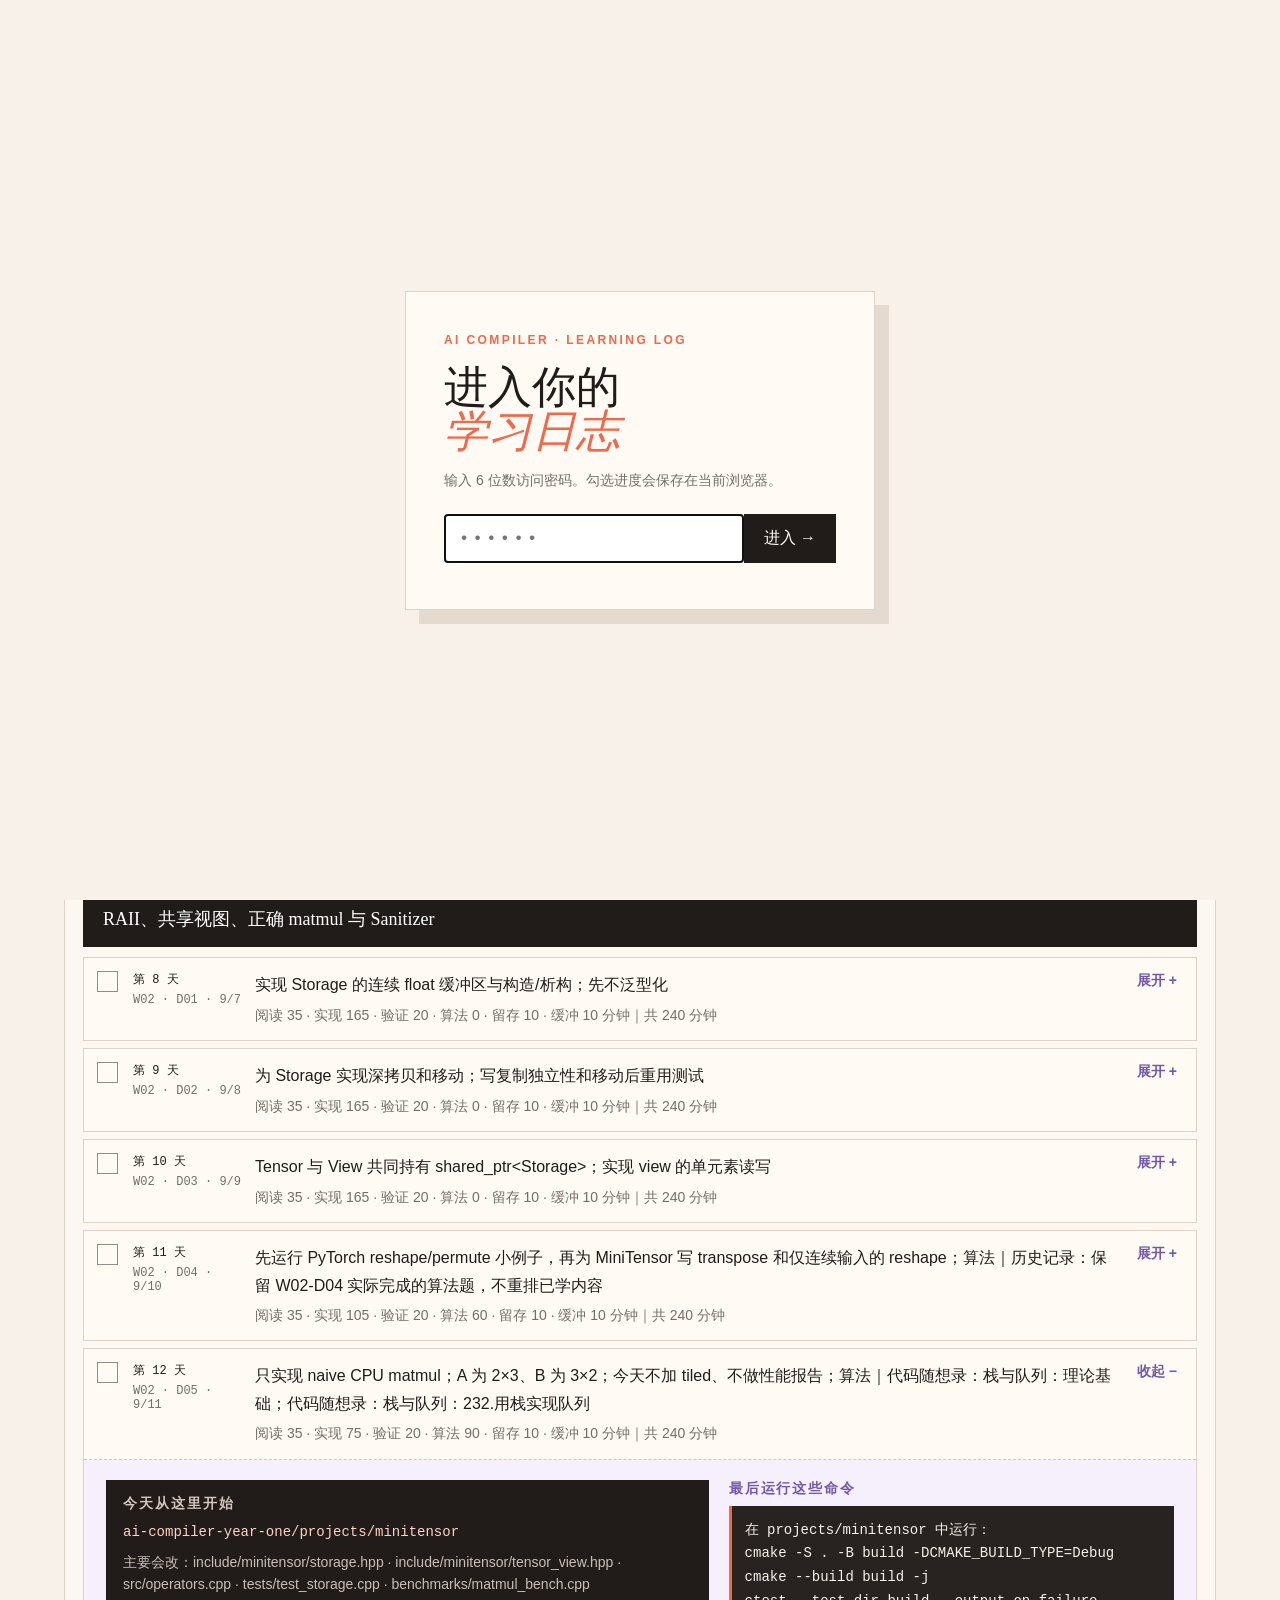
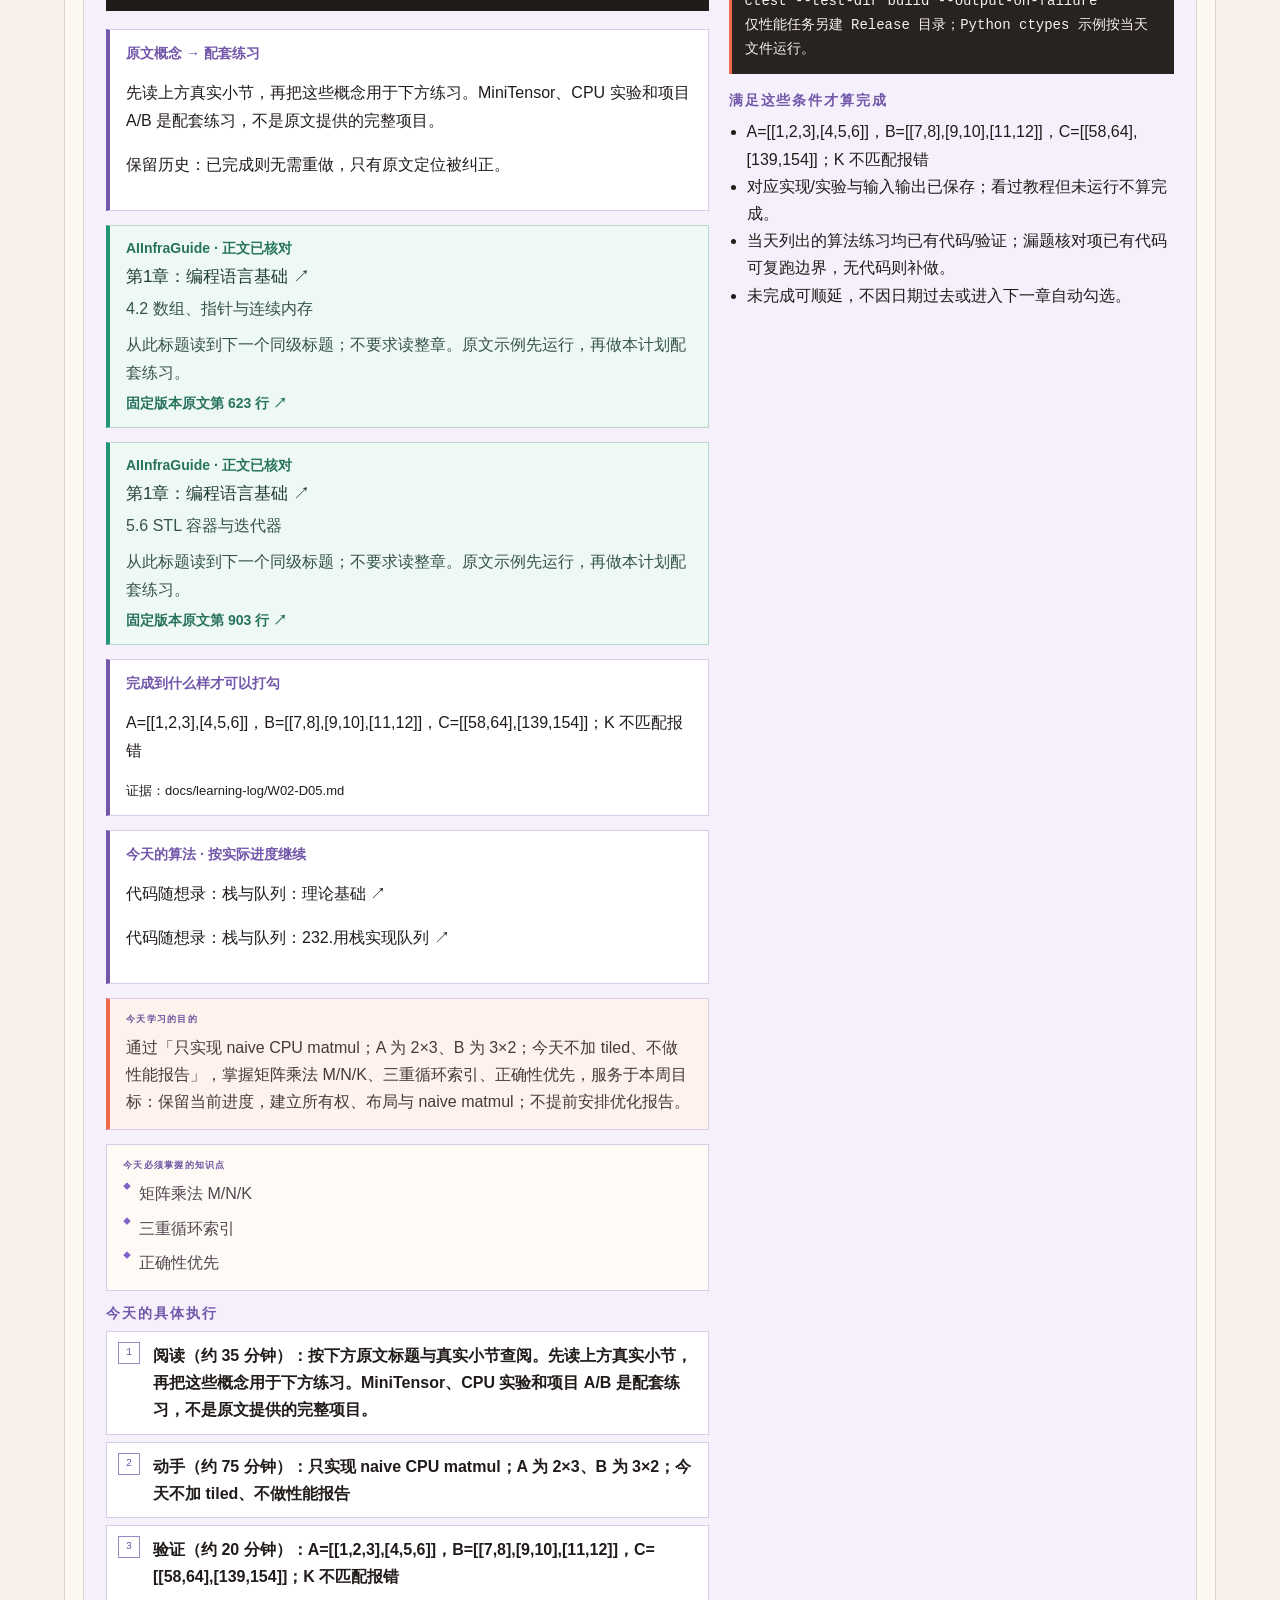
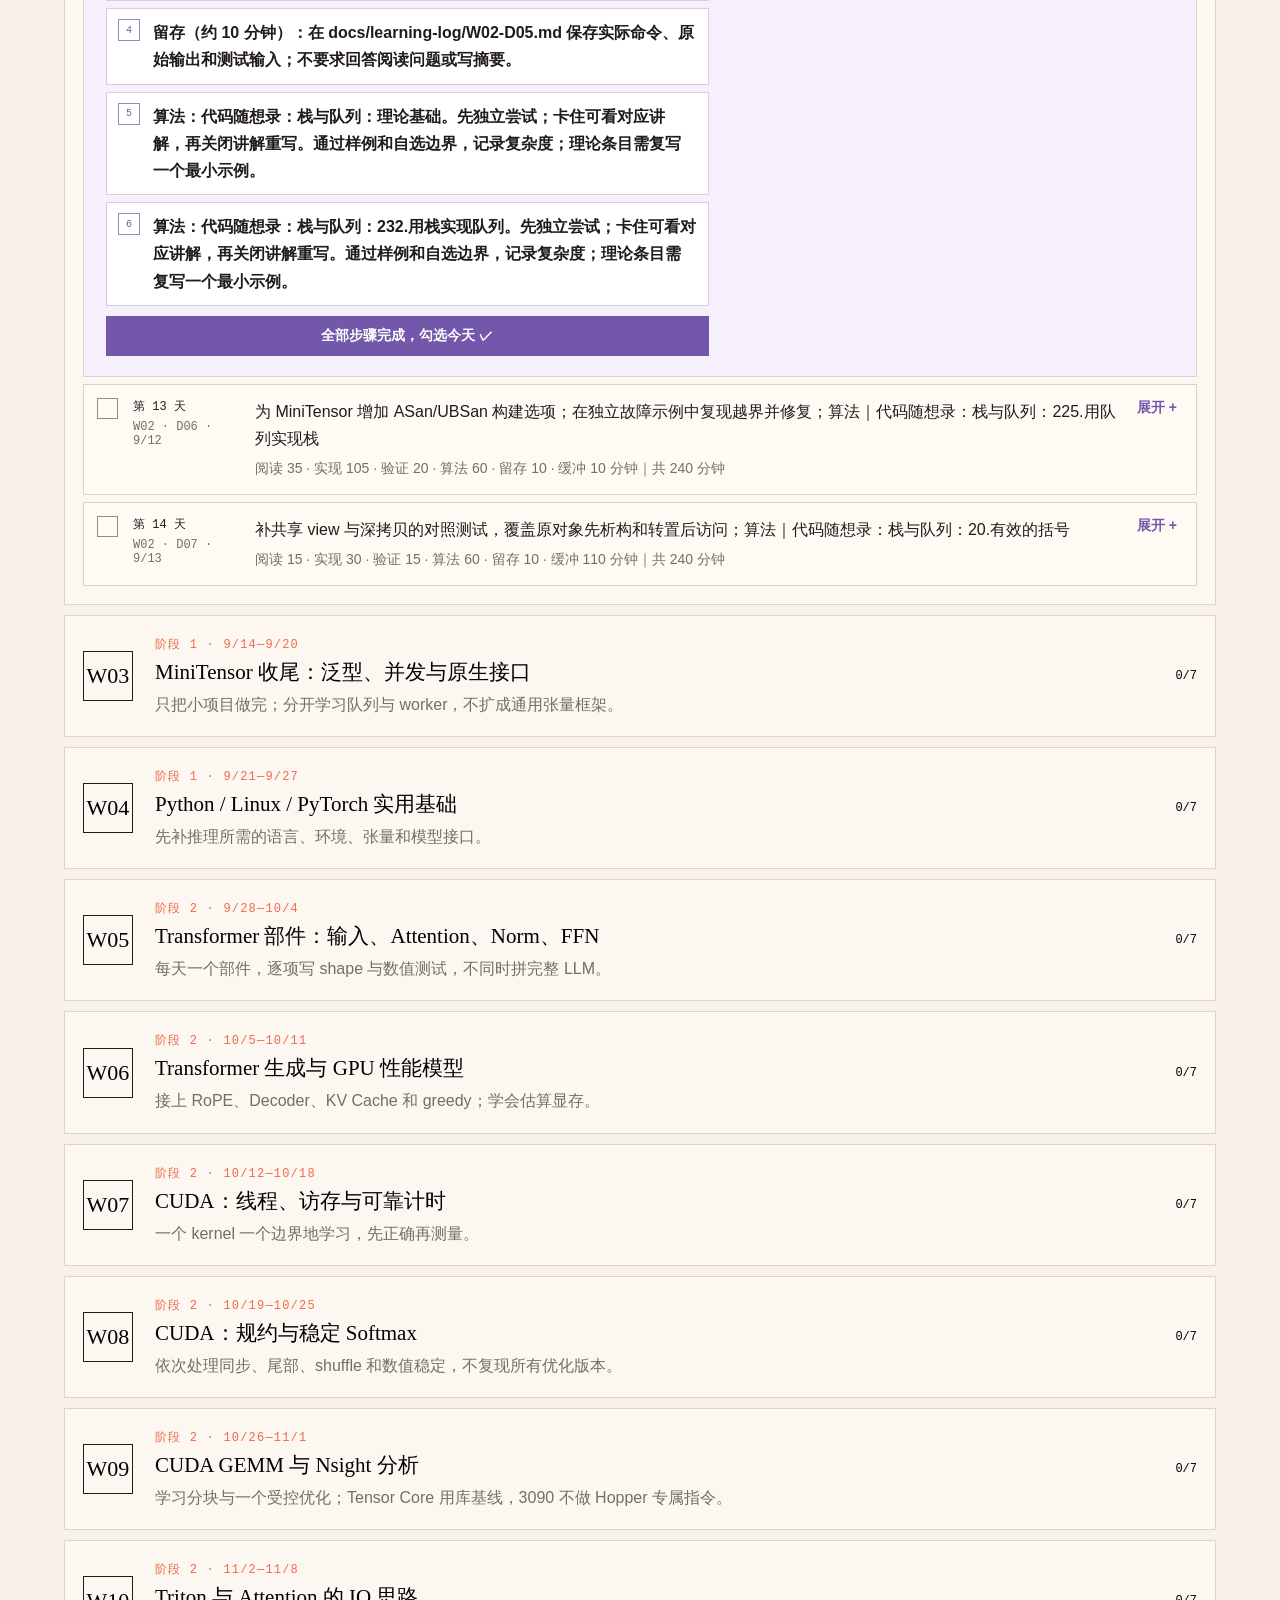
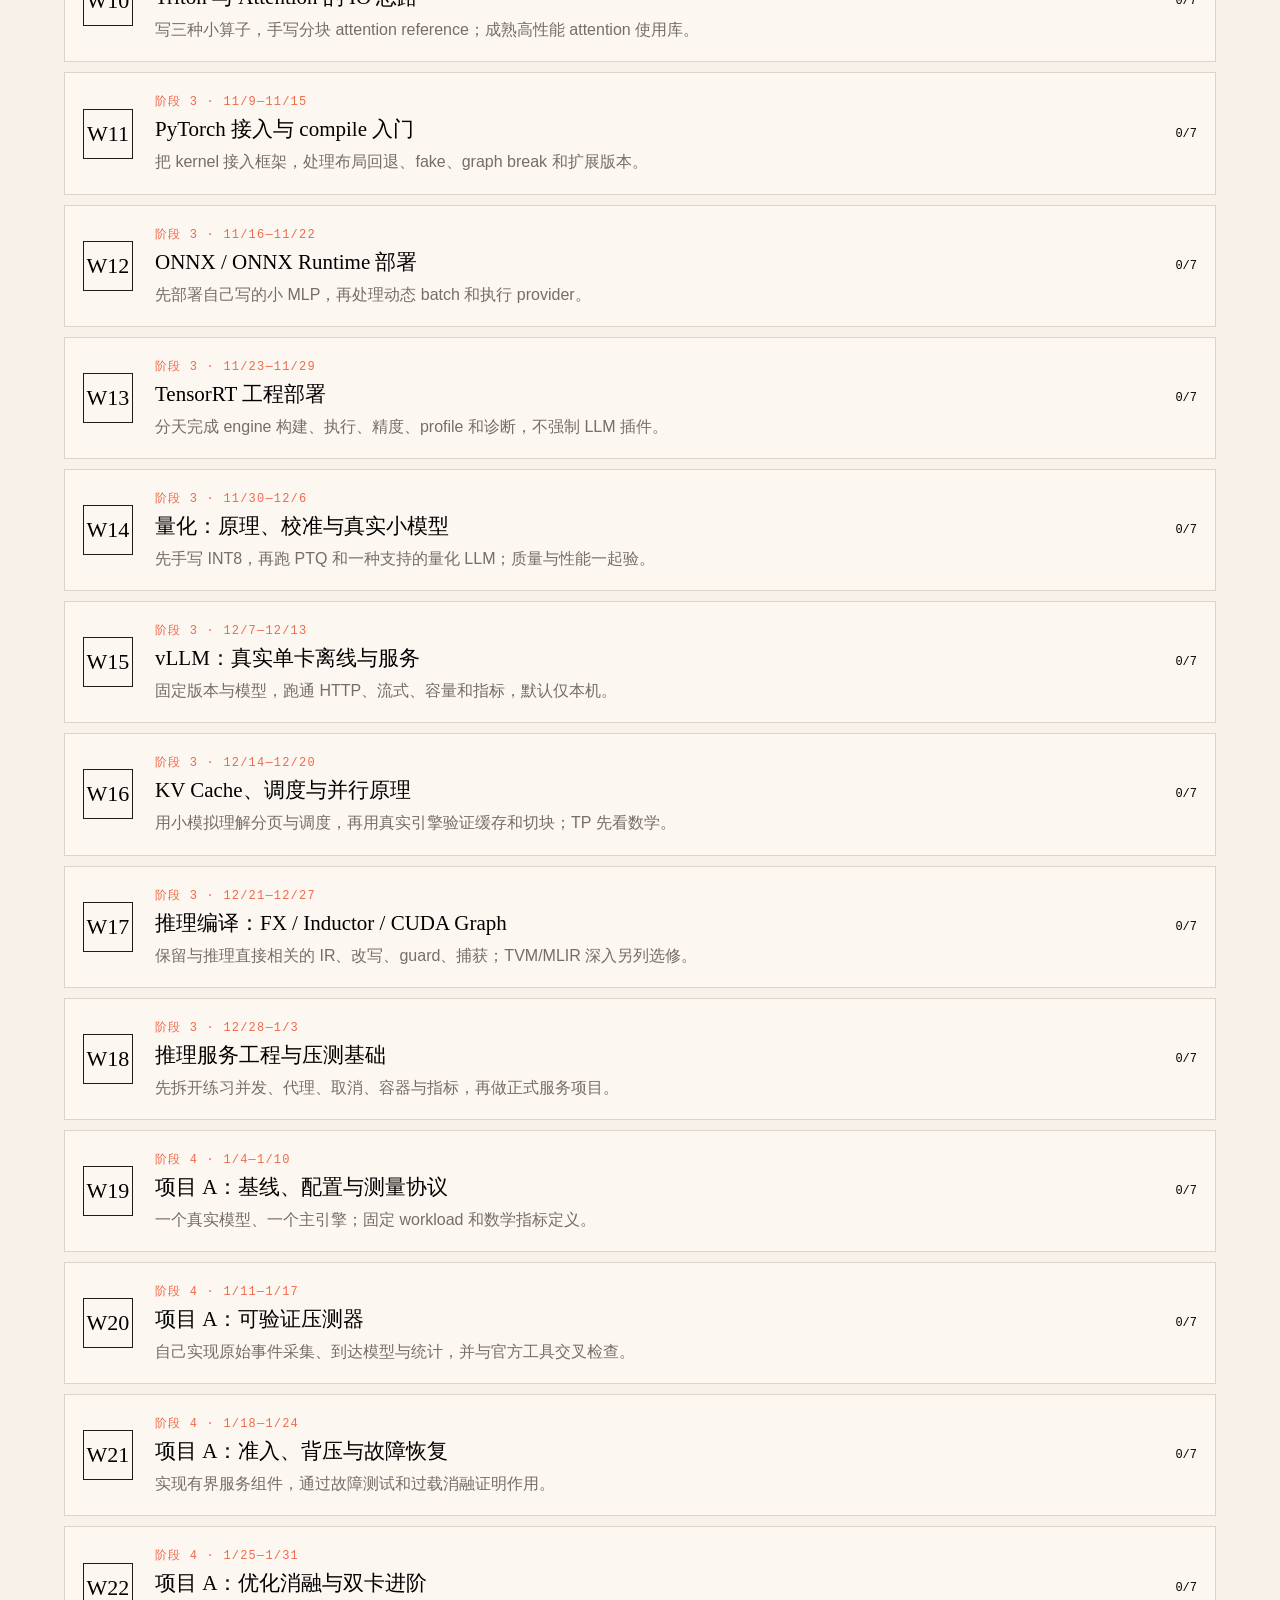
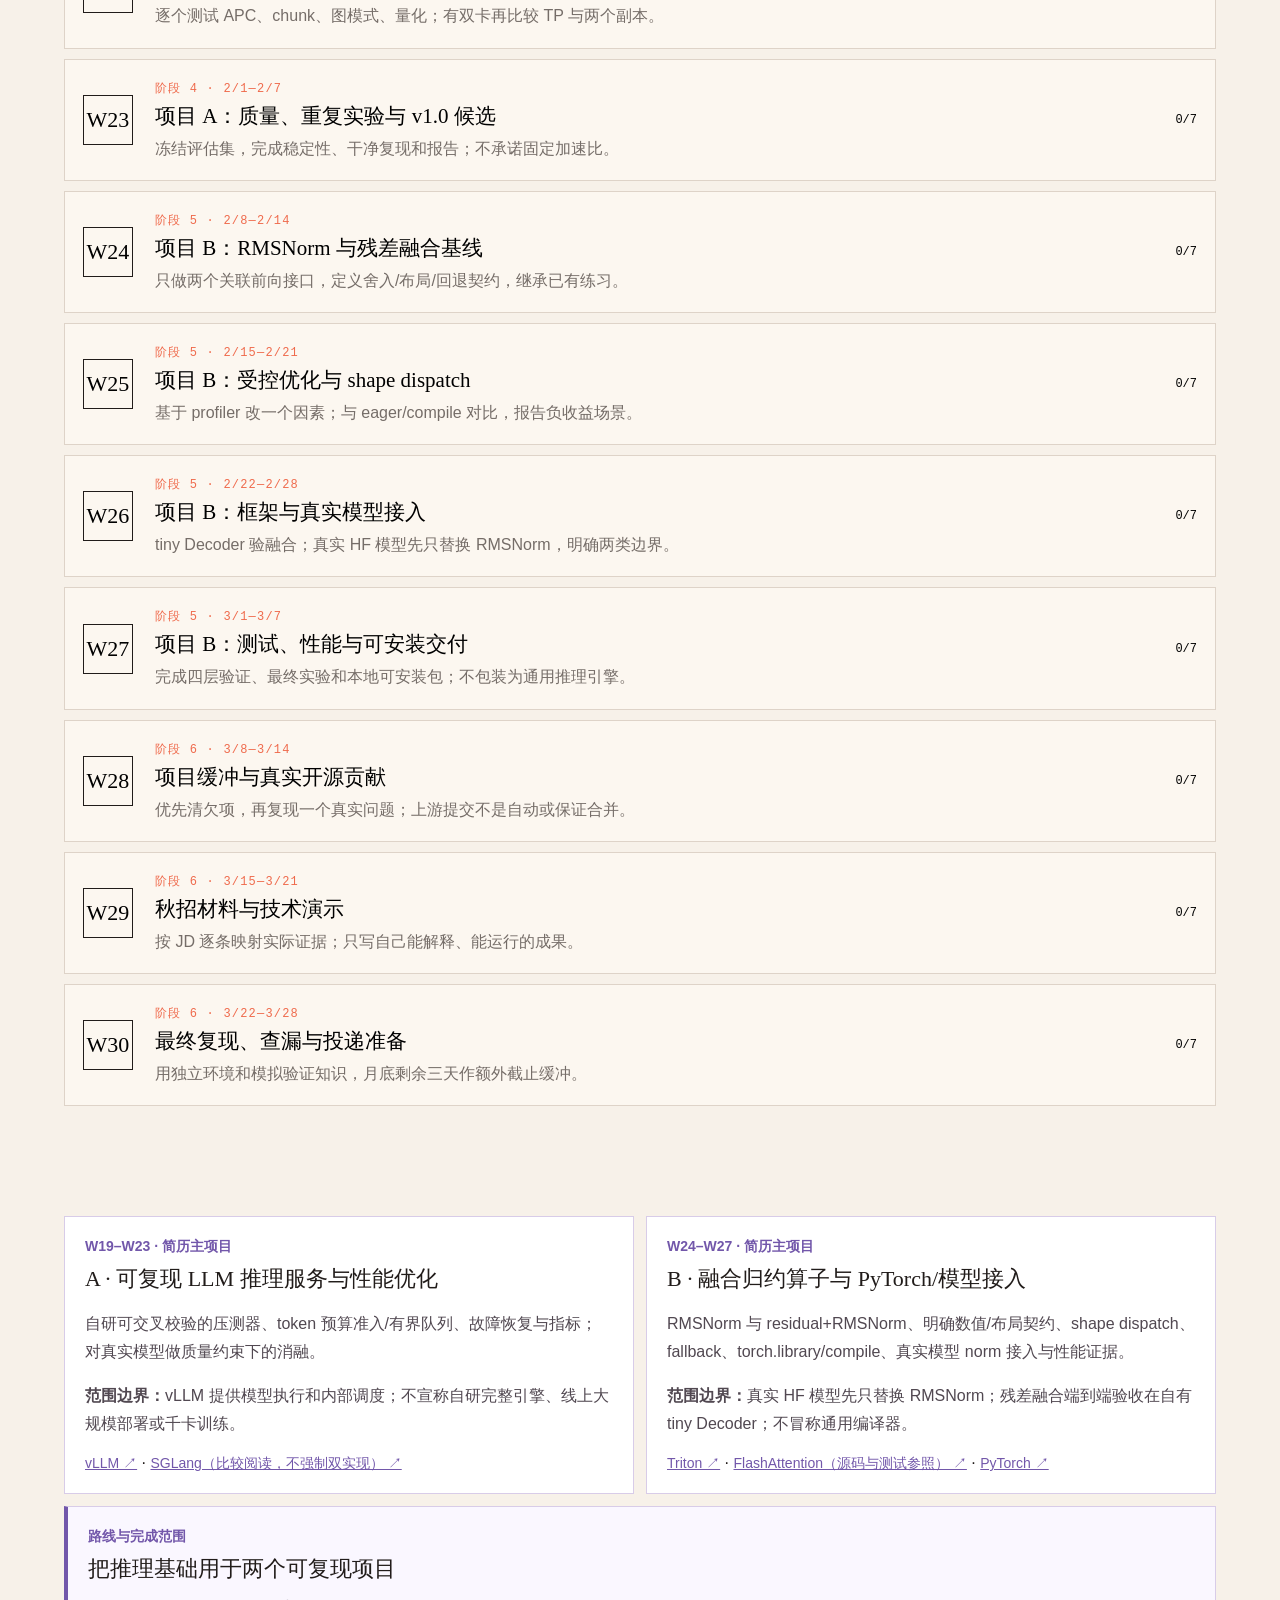
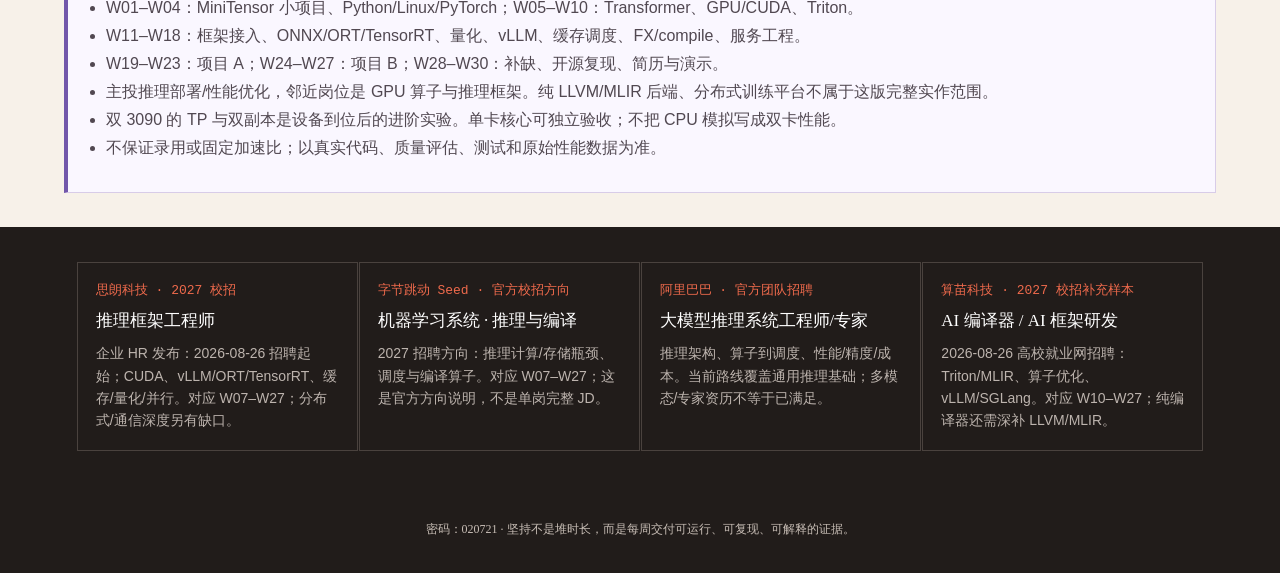
==== commit cecc50da: "Refocus daily roadmap on inference deployment with verified reading and unchanged algorithms" ====
--- a/index.html
+++ b/index.html
@@ -1 +1 @@
-<!doctype html><html lang="zh-CN"><head><meta charset="utf-8"><meta name="viewport" content="width=device-width,initial-scale=1"><title>AI 编译器学习日志</title></head><body><script>(async()=>{try{const b="H4sIAAAAAAAACuy9e1MbWdI3+P98inrVQUT3tpBUpTu+7IIvMx3d9nine56J3d6OfoVUgB4LSa8kfBmHN4S5CZCQbIO5G7DB0LZBuI1BSMJE7HyTQadK+stfYSfPqSpVSSUhgWzjhogej5CqTlWdzDr5yzyZvzz/P1w+Z+iun6W6Qt2ei+fhX8rj8HZe0Pyzq/nSdc3F812sw3XxfDcbclDOLkcgyIYuaHpCHc02jfCt19HNXtDccrO3/b5ASEM5fd4Q6w1d0Nx2u0JdF1zsLbeTbcZ/aN1ed8jt8DQHnQ4Pe4HWXPzT+ZA75GEvtn5H8dkn+eRDNL2G1l/kdhe5yRW0P/lhb85ooNDDNW4xhZK7/HDkvJ6cIb+4iw06A25/yO3zyq7Pzy2gjadobIF7MlSYGsgnMwfh3kI4wU2u5DLP+cXeXCaDRpZyqTFuaoxf2ii8jHLj2x+ys+TXwkyc63uL9iZymTFuMZJLjRWmFlBkks+s8pn1g/ADcQL8AZ+fDYTuXtD4OlvwzcluotKDqZ6s/hxkAqj/b4fKZcbQQppfCqPIZmFpl5/dUB3G3e3olN9DVyjkD7bo9Q53s9PX7Xd72EDzXdYRaPZ5Wd1tX8Dj6upxeDsZg4HRObscoU5/SBd0h1i9r1Pn93YqBR267Q6F2ECL0xFwya4R7OnudgTu/upxBDrZX8kdqJ5X7wQpzz76DCnHafwUBUN3PezFP7UEfL7QveZmt/dmy1cMTTtpx7nmZr/DzwZavuqwdtCs/VxzM0xey1cdHR2ODtO55ubunhDravnKara4LLZzzc0et5dt+crFuoxO+NPhdLLeUMtXbIfFYXLCcD0Bv4dt+crKmK0Ox/3/7V67705z0P1Pt7ezpd0XcLGB5nbfnfvwNt8LOgM+j6e5ne1y3HL7Ai3Bbp8v1HW/3ee6e6/bEeh0e1sM59odzpudAV+P19VyyxH4Wrjhb845fR5fQPjK7b35zbkOnzfU3OHodnvutrQG3A6PVnPN7Qz4gr6OEPV/Of7CujXaoMMbbA6yAXfH/faeUMjn1bq9/p7QPTi3xe3tYgPukPDLPWdPIOgLtPh9bm+IDdx33CNXFI46F2LvhJpdrNMXcIDIW7w+L3tfF/L57/l9QTf+KhhyO2/ePRfy+VsM5/7Z7Pa62DsttOFcF+vu7Aq1WGz+O+f8DpcL5sZAmW/dlj9soLPd8TVjsmoZE61ljEatzm7+Bh/gCvj8zR1uDyhLu6cn8DXN+O98c06a3VDI191C++9QQZ/H7aLIFIHcvjnncgf9Hsfdlg4Pe+ecw+Pu9Da7Q2x3sAWkyAbO/XdPMOTuuNssKF9L0O9wss3tbOg2y3rv69oDDq/r3mGDdDr8LbTBf4dIJOj+J9sCd3gObqFZeHb6vq7bEbh5D6+9LUaL/444K/iz8CwBh8vdE2wxG5oo8X8wZ2UqgeVPxAOaKz1mZ8DtOuf3wDMo7hCL22owULTRf4f6M+sLdLod93X+gK8zwAaD9T1hCw1z3e3z+vBs3de1OwLCc9H4IOHBzMo7/8rV4TI5Hfhwyi1dst3jc94UT6ENhqbypyXv3Df3dV1swHdPVCAr479DWW/dpswwRYoZgH+aQ2y33+MIsc1On6en2xtsoXVGc0eA0lnMHeSJLLduqzzsfR17l20P+G7fk4lTku5tcqM2g+Gch4XlqxkmAe5Hx7DdipdUvO0umrxuTo+j2/+1mfHf0Vpv3dbaTf473+h1dosoD63mR5+3M+Smfryk0eJ3tvQSzTqDme0+JywVtM1/hzJQjMV/534XTbHd9+R3aDIYVO8GTyLlv9ftuEOAQIvFbChVVp1NcS5eE7+5rwuGHKF7ZeKBBVR8Gyu8hnhN7HK4fLdbaJP/DoX/MVBfsTaXy2WU1gTG5r9DrkIFQwGft7NES/A0grjFKVN/[base64]/O3+UIsiWrMJ7H2wGHvwX+wQfbisdSgjXXBVlHwNl1r/rbp/7GSsKlhTdSrq102bV0DmfIfYstf/9lWne7yx0CMZGbkj+P+KWg/MLc4uVe5T0IBRzeoN8RYL2hc76eEMZghvs64cWtKB0QTIlYaAPWttsse/NeGdgwm7WM2aBlTCatznrIEqbQuPs6AWPX8yAYQOFVpsXDdoTOKV6uGjTHjFfOjgBll7QHzlSzYLe9wo2Z5fbYoPYSy2RYE4oAPZe9ZmQahNe4/JVVW6DLDCfNdhdH6mLIMAxdvI6KZRTfR4U0KP+9EghWbsXEM+Espy/A3pOJJQDzVAHjAEYXJwig7+HGQS5fooE6n5/1UsqxsGW7r/P1hLBROOzlKo5q8d+hZMov4WCs72Q4teVPWO6cxnargy0XBQOyEM5uVzO/tNz8yuwfXsgCbNDXE3DWsJZZS8Ahy7Jml7P6Kyg9OlPhqaXLi/BB9naqzYLgX2EPTkUtGQlr4Sc0Ki/h0Oo8bu/NIOW4V+aaHQUjyWw+he2DmsN1TolJFffT0uW7xQakuyJ/CpahWe09VAVPLsfdovQOsWO0AKStcCcux92jmCF8os7l87L3fDDzobstOou5VDdsLI0P/Mnnr+XmABNTFnG9xGZBcmHk62Uw5AjIFmIj6JUMqRDbAU6toEmwKInLKf5cjonsVpvDRh+2lt7HT0yRseXPypjsZqtVBuLu65xdrPNm0cl2tAd9np4Qe06cLgPMTIhVWX3JD2QVUL7KFddFrOlm/[base64]/CGrLduC9ZJhk7OlV3/vs7X0QGT92d4X6Q3qsN9h3Wdc3uDbEgRt6ocizsMKUkOLTHGxYtSQeIXCZPc7fZ+bbIa/He0MN1HsxsVfWuzy+EqeilGW+mtiEjLZPLf0dOHYy0SbygdA+IOldw3WSxCeVoNOE15Qocv0F2rVcLLfYlnrhyN+CCw0hMxGKrCYunFN0kBMKsC46oEgpTXEwKsakvbISjPQJWrkI4NBHwB1eX2K6fVZDKaSxdE2WSAFvwf3azL7fi66EXZwdB9c4/E1ypObDESURURiC50lXEwxqj8e/kNWuQ3KM6NySYgYCGmJcTZyHObsLoLy51WuCXlwmqRBWwCZC21yOMt1SZC8P7UDzFZCPAQPAytzD2RmyAJ0FTAMPAe42AXHkowj/hYckiLUYpoBVlPB1nTJWNX5e5xzF5SMPLQxRguLEf37/9JHEe+lJEgh/rI3W5vt+PO1wYtraPNHYFvKOELxgbLm84G3+H4VyD0FzbAKkEP2ZtRdXNgeYf3rRTwi6FCMhzGOFrhnn+Cba2S90N5tq3oCJF9mxJLd1iolzZhl1VxdWEV/MpldFraXfJfnT5X6e1I+M7FOC1Fj1NP6yzUJZ836PM4gtriCgNIvsPju03sucN793YXG2Dl1/CL8IEEhQ3SgmBv72i3lS4IJTGw+zi24/P+4A6GSlZZwVUrxSYthv/h7oY9Zoc3dM7jDoaa8Z6boNfF0SiP+17R4ZZ/rwjPHgblRUfDXh2/g4rS6rDcZXM6WZt85SV6VrLpJb9FYiWq4m750cqHEfwFRuYvwGcVrKDiQrTbbE5GRUHJExbVgkhVmPhAt8NTfv8t2HtgXd+6lZ6g6GhU9D2EUJ5svPZSb0D+lljgLVFqlbny3fy/[base64]/6cBl8QXZS46AS6u76fXd9rCuTvznvRLbYpILEmNqS42LCskjMN+XX+yefFJMVdWgo6ODZtsVZwuWTXG/ah59RQNncZnNDvpIBk5+G/6ifyoMbDIZnUbb4b6p8tZ7Slf9iham3K4oR/K4i4tzgPU4YHfiXDnEE+7WTJtsZvpQDSu7Rks72wFhYtFz1vx7clBzrtwqkKQHfFlphqyshXFaZdcE0PKn83qSn3JeT/K5IBx88U/nXe5blNPjCAYvaGRoX0O5XcovLp4XfMiL50ENxHOETWsNpG9d+uu1G9/9cOVvkIXzw5XWv13/7vqfqR/++ufzejjj4vku5mJ+fxYNrOT2FvmZ/vPtgYvn2e6L8pSf83q2G+6QuXjefzH//jEaWKEsVG4vxk1s5jf2C5MbKDnIL/YehB+g0feF8DAMmH6Ry87k9ufR+hSaW0N7j9FwjHsXz69G0PTaQfjBeb3/4nlw5fBD9XhBca/6At2ai+exeZB9/R38raEgH+6Cxu8IBm/7IMcJH9btc7EXNN6ebjbgdmqobscdD+vtDHVd0Fg0FLawXT6Piw1c0Pw7/KzkPw12Dzt8zp7gxfPELxPmgvr34KPzeuGr83q4zZIZBrdLI7vHK/iLi+Ks6iW56F3uWxf/hNP12IB4esjn11yUSxknl2iU14AcEc3F1kvimPhfmUSxqNovKoXaXrwFuLD8GmKGh3gZuHmIPP4EN2PQM7RBPFV+Yw54Kjc+OOTzt+E/9W5x+Hb8g58NAIAhAzWRm8A/68ljX/[base64]/MDDNlw1myLAryY88CEfl+ZEH4RhJkfyQnSV3jRJjfGY9l8rwsxv4+F4yKhqO8XsbXDZeeDb1IRtFgzE4fmILRXaov/hCsI96EH7ATW8UwjPc5AqffkGZKLQZ5ya3P2SjudQyPNfGJPd2gs/0kTnGx+jM0lGzhZn3hWdT3NxLciuFpTTKbKPIJqSUzr3is4/R4O94sBjKpvNLUW74MRp9L64bZboNuRSaCqqU31hCkUdkTZLeJRzelCtvm7uTKC/5qeQdwb+CWIi4DaCIJE1VHBE7McK1UDaMVke5yRVKtpZh/+QyXsbJSubCn285PD3sBQ0oXLPB1myk4f0ig4kvkbiWlL1FQnSCrEPiH/LFp+R4HPlQLjxkW5+MgD+34UUPD4Ovjm9FuiDet1cs0cJXyrWWS8zxW8+oS3+/3HoQ7v3BcZcNXPcFug/CvTccweC/wy/kDyndbbfDLd2qYGLJjcF+Kb4jOAKsBkSGLxKj8yE7Y2AMVoaGBQLNz3DR3lwqxk0l0eIgN7ldmNj/kI3mw1FuKskl4+jhWi69nMtMoXgyv5/IL0UPwr3SK0k+51efF4ZG+Jn+fLKXi21gnRMu+afzJM31otPnDYaoy60/tV64p3H2BAJuZ4+np1vTck8TYG+5g5AH2yII1d5sMDXfguipm3VptBrB72kNKY7QaDUQCtO0/HxP43ZpWjR0M63R4kfXtND4R/z/nR5fu8NzWfgrwDoA4pDTbrq9cGInLBYarYZk9LZo+Nevaf7VYjOffcKvjeaT6/m1MEnG1Wg1XWQATYvGrKNhEeHSCbKOwMsYT3LDq/D2PRnKZbY1Wg3ZYPyevXvYuABRNC1Wu1mr6Ql4NC1SJm+nO9TV0w5unN7p8HU7fJ6eDtatly90+naPrx3LWu/yOYN6/EBBfdMVS1OrramVbrpibrJfbrJbm66YmtpsTTZDM3xlszfZLjddsTa1XW5qvQIf7FebWs1NV2xNrVebbBY9fNV6qan1Eo0/tTW1wonWprZLTXYL/srWZGsTjm+9jD/A6Ph6V5vaWvExdJPNoOt2/e9+j8PtvUB/9YPVbtbc1x5/+hnBhBTGp/PJJOTEP37Pja2QP3OpMaKv3OR2/vlAfm+PfF+/TGxGwx9fJjajoSEysVLcXBhtxqlL1xw3WUpIXa97zu0M88efczvDaO7/otVIXpOm5WcNer7JTY3lUmNoYya3O4xnpD3gCNz9DyBysd2+g3BviA2GKH6mP/d+Pv/uiUarufQTfMO9XUODUc0vWg3sK2taNCgyizJp6prb6/6J9QZ9AYrgFsAzg9P5/XE0+xTNptHGDErE+NVNfqafEg98kxGuR6FH0VwqnEu95J6AoLh3o/kkDMGPr4lCJq/d/DQX7kXpxxqthr3jZ50hFjQJDaxxTzap9h63x0XlUuvc036USQOYGln4kJ3FlwCsEtskN/EhO+vED5gfeos2H6L4Q35sE+1uF8Iz+f0higaVku4hlxlBy78B5umd4cKr+b498pNGKyoygYDciwdo/x04KVRhIIZWJgnO0oA98OCgGb7TSD6ZyaVGuCe7QsnNZjw/8oAgOm5kJL8/nUvPkrH48bVceiyXGoWD8WAH4QfFmT4I91668XcKbTwtvIyiR1EBerfq2yhuKim/[base64]/03X5/XBAMOAUv3GSb2Amgnr499fiD/C+3HK7WK8TZIsXLg/rCHhxJMbXqf+HgW6+bKB13YCFHJ5OX8Ad6uoGBPOLVtPt9vaE4AbvidBG02I0azVOH/kMeOKWw+N2CVoOtqx4NdogG1HTYhCnAH65r9V0uYMhXwCW7Nz+PD8xjcYGUfx3cOJEYI8i09zkYmEuXBiCdxBelfhLbm6YKDOoxF4s/+wVn17k1p/DJIONEdAaU4bWGAVaYxqK1kw6huImNvlMP2hIdKjwKIIhwlM+s44GB9D6VP1WysIY//hWysIYG4AMTDor9T+xE/A/P2RnuJEReBnjydz+Bje+i9eqWfLaHgEzm+k/vhSsZroh+MxC/fjTDxTa2EXTa1j/13OZ52h67QgQzXAKlN9uMJZDtFusM+QLUPmlNX45jUbWuHAvn9lC6Rfgq2I/F2Un+PE1FH/ATWzCzHY5/CyVS41RLlyjDNZ+oI+b2ORiGzK8lkulJev27CkaWaTwiV9/A6YUTvz6mw/ZWe5pfyG8yE1uk1gxdY/RGu+DFZ15AO9UZLAwEBOGVgAxArLIkBd+ZrTGXwBq4dsVLxpP5pMZcsSH7Gx+a4E8lnBFXFvMjT7iM/OnBV81WiJy4FRRiw7CveVadBDuraZFZyiqNhTF/OFQlLEMRRkVKMp4hqJOgiFpFIqC7ZWXxNXKL8H6BP9lwrndCIq9KUz/dgT4ZD0FoRarVSXUQpbb3O4UvwphQTyfGZSOQy43EU9hdls4KDXGpZ+hoTT3PMwtrMiDLBtP+bFNCjZUPV9/A740eRuEQcA8EMO5OFQYivO/pYkJAX+YT79AGzNKKw22Q2u6T6H3k7CDhoe9wJhg+cfjXbhHM1qTlr7/ITt7j9Ea7lNgowxgrveH0PIqeRpuBKKgp8VKH1sEcrMsV4qDcG+pUkCUuYJSnNng2myw8Q9ng01lNtiksMGmMxt8EozAmQ0+gTY4vc+FVylfR0eQDYHFDSf4zFb+/S4/ERVsrVZDHCEhnB3OKl1mYa0XF1NiCxyhr93a/8a2gOpwezwQEB+I5DID3HgSNrzTUT6zpbS8zL8mjRRaegXZTIZ/h1+YKZQYg4FoLfPNBTNYWJy6RX3NaA3fUMTE/se2wPBfW7+Bo9HAWqFvDQyy9bTY3mMJQGF35YpA+M1KFAGSDZSKcGZxa7O4pj+cxTWXWVyzwuKaG5zpcbatXee29pmZPVFmluzsSstaIRxGQ2l+sVej1XDrz1EqBa4OXmvBVMw/5d5OkLxluae7OYiGY7nUMFr+jV9O596P5vde51JpfvQ1/2qUwpu6sMzjQGlhdhsN9PFbi+hRlN96hrIT+e0RWMrF/XmZ5SU7/ZSxuLWff/aKbPyD7zYxwPXHufHdwvg0WdILz/q5uYVcdkYwBMtv8lsrsEbvb6DlmGSHiY06LYa4gdKRm+VKigOmsqrinNnm2myz+Q9nmy1lttmisM2WBnvDNIXCWQCHc5toPiz3iQlcrN9OmG2WP76dMNssZ/v6n10KeF+/LAcwnM1lFwvhR5IOkz+l/WV4Qx9OoaE9sr+c25uDjcKFBbm1nluj2DsOqP0MQt4dGhSsJ9qM82ujKB2HFTo5nn/fx0WH4YpYZLC6RoeFi+JvKLJRWbKZjE/Jb/bBdRNjaGwBRgDRT4HJFkdAiTFQA/wluXNimoS8XWy7hKIFUWcE2/XsVbE85FRtOTdabopcvQp6Je04y/UKCnBEvToz5rUZc8sfzphby4y5VWHMrQ12tM9y+k9aTr9dx1D5ZIYbeoB2VnJ7cyia5ke2uXBv/bNOG+2mP/60w1OqBLrxgkm0GQ285d9mILAtziisgzgxPpde5Yd/Q5FB/kVGZs3zSyuwymb2UPwlSrxCG8P55wNQIBxPwFqKTwVPTKzQEhbV2VlufQXW479dab187QrJ6UbxF2TFFpLySco4KegqsfJ41UA7v3NzwxQkc+vYOyyFYm+ltR48yshiYXpZeLD04/zGe35vI9+3VxiCAaker4vtcHtZFxVgO9gALGlgTbBJQImx0+WkfyoxKgLrZYoHvlJVxTu55l7Dzb2GtifZKTQQQcv9fGKQ3KBUGAt1BrgcT08qZvHGA4SDyM/cMJjAXGq0MP8MpLbzG5pNk8LUg/CD/OiK/BtSZAsSx5YVroHL9QUdGBnJL63kk+/59WGUiOaTK+QsciFy9ycFmFj/YMCEkdV6Mqq1nrYGRxmMFEru5t8sAT3DgzWIP6bG+PEF9HAPa9/CEfbczdY/vjG0mK0NiTKYqL+1fvcdCTHk3/Vz6QSfeQh1TZFNIpdjysJqPwWysNpVcIly3mCW8Y77A5RKAcweeolG1gpDI9z4+/Kstx9DvoCjE2dSCbvAHR6fI0QROgLJvBTCi3ruaYJ72i9sA6di3NtZ9HQURZ+UVAvigjY9/yKDsmHJ/QRribOoyX2gRH8uFeZeLwEtwixUrKP0C5SIcG8niEUh+wLcg9f8b2kSDDwtAKNxclFACJmOHIR7QUfwZryKjlSBDtzIiAgUoGweAwIUnwKjPDfMDYfh3/m+/Go/ikzD8+LXGuZ6dxtl0vyrUUK/QV268Xf9n2Euk7tccpwbDhfmwkAesv4ccvzCq/BsuBYU3vH0/uFRAxVTHCQTKNriisb6V2gXJ7fY0L3MEfIFgipGWxy0/JduR6i7x1ObOWf+gMWAjKwYkFEtBrQ32JxbKG50J781fxDu5VczaASKoai/9XhYytdB/d9AtlN/vPo0xBSsEFMo213eeUNmEzPzwGzC7IVcLS3dvlssBVowlczvveZizzRaDTkCQsNzw9xERAgmKMugxAWMrGfS+LBdic8mBc7gQka2yQ4nF16VfgW/cijGj6+p7TZDQHo4yc29Btdj7w16HAP9FKpoZkVliAljiwum9BNEuwkQjCfJ2klIUApDMe7JZv7dKCSonRJr03BJKXaey5QKJ8GrKZX0Epco1Zkx+hTG6I9WU8XIaqoY1ZoquLmGWiMzxU2ngb1C3LmWNPAIZog+DUlOdGNyzM42rxu+eR3scgRY16/+UIBCA29y6VdyXZbyvMl+Y351EM2+F+a4iADEhTk1Rv2Xm70N46BElIv2Qhy6OP7/02MwGJ2CAbqIWfqw9wPLILg+KDZBspzyyQwanC6DAeRATGDWm0uPCfYAnMrxMJfsRWMLUmAzMUYOzmVipEoadrnnwigxJjCn4HvLhwfIqcCjRlzmU4IEPo7E5HCgslodhHulrPFytTrDAJ8CA/zRaroYWU0Xo1rTRddIJnjj7k++gLOLWxrknm6jgZXC5JrCBtE6hkJ7zwCwPo7l9uY+ZGdAhFoqwOIqRS3lZwPQ1UVLBf9XD8v+k9VSPV7hY4ldUr+WkNN2kgq8/HcDPmeXXrhfPBzdZLPAB/uVpjYLHsSMT7HD6K02ZepaY+q4zsroPmsZ3RnoPQroVYFbmBUkxq8P59Jj/PBvfGIQpfrQG5gd0vzNF2SpXHqZiz0rlrZLJjfyCiVi+eQ6kA3KAvwDEbK9Swkvqbge6YXlCJiJc+9H0XqCwBKIBch46NDgNFW8ODDMZQbIu0XSw2HXWBhRpQwvv/ea39uAIY3/mmQ+ZKPktsFMU/eMWvo+BcXx92jMszIrpB7iEAOgt/mnQtBbuACF5ta4udciefT6aWSy+YTyLEFtlbQTiAHVtfMg3KumnWdI7lMgObVawXvAxQ3LjYZgrPzGJtqbkK35BIBRwghYmacHpHwMQm1OuNFzqRhESsceAUhbfwGGdmNXU2Xtvuvr8XbedZD/GUx6D8uGoJ1Lc7cjGGIDeEFsKMy0fFqcaS7DmcpKRvqMBvFEGN/GoJ4zAr5GEPDxC78Vpt7ldqe4txPUNf11/fdQBJEahtfv/Ut+LElq2khxo7By44wxOcCJvxR5YxzuWyws/RRZKz9kZ1sxqw5AkYNwbxtVBCIyxuGRRSrk9rAu3KhCRkA8soIejigxTeuFn3+mtUC5p/3ZpDVrLb/88iEbbbvw889Wre0X7c92LW34RfszTWtpBv906cLPP5ttWosJvjXatbTZBN/Pfg+mFEV3gVDudFH8fFRpKXIdynQLn1KqW6T+Ua5bZ/DkU8ATtXLJe9IqLG/fAsmqicH8RlpaNv2OUJemBdr6tHvY7qBefrT8UHIJZ5fDDwBDOapGSwx3jYMcFdaIqzT+LF0LL9KGJptNXJuv4PiIDRZQWKNteNm2NtkNOJhig5UaFlaVFRZv0BNMV9IFB1u5ChPKGBkdbNYuRsjbKM1J6dQa1I+sa2arjtHYicWXwjNnAqtUnGYzTKEd2zvblaY2Q/l8HzKXjUan9oroFN5sGa60lOFKZRUu3WhiyDO6hqPTNRwbV1p1Niq/2QeZ9WML/PgCqRQ8QoUOYzwFpc/wlOWoklAgwBZWT5BtdnRAT8eOAAvSuMy293RS/OsXKL6j0Wp+dHjdIfc/2QAloD1l8pI8bEJYg1t/dHj1f2/70eGlSLVFITxcWNqF2NXcmpAVMzFQmJkj1a9Q9onrOMgtod1tQm1RsoMpOwNsPnYzuXSC9B7KL0VRfEfBipGIkliNUHMhEliRcQCb7eyggRVC63C6+mh8VKnJ0WUlHTsI98p17CDcW6pjZ/DyU8BLtQLeymiIMQM+IX8L+W+LEVU0pHpknWioyhiNRkOMWY6GyiFmOSwSENMnRkOVY3UlaMhahoaUZcx0oyk6zza3PlNG11li9zESuyvP/1kaw8dJYyhLpRezp0kOEy5R3UCRV0CNKu5rkv0z3G8zg+JPlGXiJDlKyFZLjUlZ1MTw8wOrYnuvaP7FID/7BKhbSD77QITks8PF8f4rSowRytOSGi280YrCWQKBoF4Z3ysKZ8nFSU9b/k2GkIeh+SGR6WWWW19GwzFp4wRKeVOx/Ite7s0DsndyWhDnR5KUIoG+gioBqUYFVfoyQOaXWgT+5cFhtbLxynDYoBOKL2b6udHXxFUug8KG8sPqw8EVB2gwCIbr4JX8EhgC+IDhL1iB1iabCb6xtYElhkX+alPbp44E1oh9jbJKeaN6V+RGk+WaKW5tiZvfhy3yuTXC58PNQVgKXs03GfR0lB/eRdEnZI6OwN5jOQXV2jaL/WzD+YRsOBN9RhtPIUMK16wTNZY6vKFEVGgqUggnhBT2/QS/MankzxWr5fSCJcXEbWnxbZmVdjmLw0FelcPl0uOdTrGjGDlmd597tK6EZrjKW+/y9bR7IOtqmV+NCTcdT5L38EN2Fraif/n2Z6PW9MuFn01aC2wsS3lakLV/GtPjPoZsFGBMqUHgnco0CEpIK2nQIZjs0rffUmg5lttd5Ma3ufkFIOTv28uvPi8MjQA0F1siS5+hBc5MP95B/1uPN+TuBj6mfFiYPD6zymfWueHf0JsJfuw3NLCDRhbyfXtHCvYVQUoVfNMFtudXv8/nEY+SAZYymNPOep1d3Y7AzaCegJlf8Tfiz4QgiVjiQ/CNsUIdfUV8QxtMVh1hu0Lrk/zrF7nU77nUOqAQDH/52VThQQbcmOVYYWlXBfzUOUJduOhIYzcWMuFbEKKErWSr1N7UasLhwsvC1jSs2BZhpW9jhA+tl5Wwyo6XaQl6WZvsbXDYFXuTjWlqa8MfrNg8mGF8+GCHpbzNflIxGFOGwZT0BnSjSZHPsvw+RpafSUc3X/r75Vbqz1euXeM3JtF6gjir4ItiXKAkpuYWU2i/[base64]/za6OSSypD1TDeBRPFTW5T5n9NWqnc7hRlhTIVeBByH7lUOD+0BT2icC8EfAsAp8l+L96Fh+ARQPLhiMTbfSqg9ScTmoLpukwDhaetSQMBjss08AyBfzwErkYeUhmBmw26QniQe/sMDWzml9by79+jbJx784Bw7pTFGqsdX1/Q8fCRGhx9hAtinGsQNpTajE2tjLChBBvu2ErA7rytqe0K/HfFDOu07So+mAakDAcbmtounVRQbCwDxSU0K40mF7eRd3V3G5oLzfSTll75jWUedxmsNxp2Gug77UDfWWreYRv3Dt6yml/KZbZRfKowBLmGwn6J+Aqh3jlu/RlQZ/y3z+2VB8IGp8nUo9k02pghazj3ZhHW03gCSgEnF6Uef+K2TC9ssLwf4DOPufkFTJaMd8DwNWBjEUdfMMXxipTCX5Ivh8emaIOB4l4v5TeWuIlNMrrI5JGGH4Hp67c0eQpyERg4+iD/DrLp+Be98FD70/h2oB7gtNjxTyY1uR1XVTUoyJCpGlhrhaqd2euPZ6/ViD6qlAvYdVzmIRpZ419Oovhz0J/l1QrGuuLB9RYNVB2m4XUDdrxJ2NbWZMdrt60VG2VrU2ur4FfZrja1GsVolkEIWbVaT7x1NpVZ5xIClMYybJ9Z5yNa52NvERohZw6nX6DeGbSQRkODUvZ3vY3TDOY//qybDeZyTJRLPyKl7Si+COk07x+joXR+KUr2BqF9AzaE8Ocu5Obzvz9C6RcyUMSPr0kmFdohiAMQT5Z02iqWPJLRSGRfSDhJjBHrqwQ9tJ7RmwQ3Gazw0zkpVHENUz6kx4TLTmyCPcvGha4em3FikNFAb34jBZk+A88IfiDpWtBFMrxwWsBPw6QjBzeVdIbsBko6A3/KdOYM3Xw8dKNOflEB3Rhhw2049j10pH01VXj2kOzaqmGbCofWh2yqDtJgXGMUd/Jgjf1e3KZrxftsbTgYbIdwhIB5zBAqhoXV1NR6WHHpZ8Mz5jI8U0K00ViK8TOregSr2oB0p7NO7XV2ai9FMrcdge4eyA8luQIQJ5nczqXGcql1qC/EGxd/Yz2sA3igcBKvHMVkpkmQX4/j+Xq/I+DweFgP8EehRBSwBx4PDRBuzlnu3SjaxB59ah12RzL9JAsGsMBAhFtcArM+KNxFSdtwzEIkthKFyjwCBoAmnPBQ9UrQ5iDcS54LqKvIg3GvIQCEt2zA7lJG2HwgD4ky2/n9BdJLhM8+KYQXuXgCxU5Nm7KPK0U5BCJCgYz0CsoG7UYUynYGfz4e/KlOroEG3oJupqMoPswtPgQN21uEhPf0YH71OdHiD9leFfwjnVONZUM6qAz5VDm90fwawma7ELched+tBoxzGkmrIZvEmeLTzfQXwo/Q3qNCbwyNDVadR+WhR5lKtRE+7WySdC+8xWXHm1Vtl/EHe5ONFpK7bFeabJaTybBhlDFsGFUZNpjGdgk4y6s/y6v/gqddNa8exd+i5G5hLyEls5OMLLwVh/MxcAYHKX7k3k4Ih6mwuOXSUT6zBenYFDmI+vma9vov3/5Ma6//gpGckMpNMkwIwwNJvkbRJ2p9gn4GvjY43/gLRSJnxJ2DDHryE6NlfqHyz16RVPn/wCBF+r1U9nhaUGNDZaFI5lFqCeB6NS0hdY2SlpwBxY8HFKvTZFRCN2SJrAndyA89GropH+FzoBtbUxtZJE2wRQj7gHWimxpAI59ZAI8MPy/3duKQmS05+miTqzrI55hfK955vSqZOLUZx7lTdvNJhZHWMhippCZhamw0cRYh+1gRsmODRbuOhgxhbn4J7f6OhnC9/dYSH93g3vXya6NHoGkzWk8DTZvRqpZcHk8Smi3CyQVvD7FPQPeLaQm48SQX7c1H+9Dsljx7fGKLTwzKeb5uGXT0h+wMMX6Akn5igyGIEFKYjEsvRp4KAzF+b4PEA7knm+jZU1IQUMKLMbDGPdnkZzfQ3gRuDgm3B8ExXE8JjOD4vgBEuEJ3/aye4BS9wJBCwmj55AQkJ0vmmkIP93KZZTQ/[base64]/B7uzqc1xXCS3b8fYUml6jbjiCQYobfozSE4dHQ2WADZdqKvGa7Negu9ul/NHjaA/qHcEg293uuauHb/B68A+DqdnPBjp8gW6H18nWBPZMh3KDyGEIbaB1wNi3ulkVhqgcVhe8q3B2w1EdjTP/Wq82tWHujVYrrjc8KgypAN1og0mBVkmZBrfzBrKiVSev8vF1zeJhwzR8Ok01guTyAhFLU5sVkDOBza0ndCPcJCM3MamSmzCNbjVxBvjOyE3+EOQZQG5SigUxLCFlBZjbFQDgm3Chb40Lr/5HBjKCCfk++NwaDiblUiPQqVMkpRij2j0+503WVezdSbgVgHshPkVoKqA8bjOuBH+Y5wJ2U5/sFqbekRuRtr/R8iqpDeGS4/n3fZRNT1v0RiBXGeZXY3hQKILAe+YoOoASr4AYLT6F9l/Bkts3gAbfnRYAeHzByNFfqW4A5BN1A2KLRd04Q3z1I77qXBQK9ELTZTBiM14FvVQ5vh70cugwjUYvNF0/emkziCwU9aCXiiE+Roc2omhgTbG5P/KAf7CbS70k6egqEb/[base64]/FcjRS4Ktm9xCA2lyQG5vcclkS2ydyV2ysLxrWV4k4nJS6/yw79BrGt0Bfa3xFuDDToc/SLdrSVrh+KxwosIAQmoF3d7ToWBIAPfLvXjd9cunxaw00iRyWHPoXoFlScyvQJYpNSrMzhUPxyqTvWhhEMGHdp9m19aqh4AKz+sLvBT4eyGYx4DtrttdsgbE3i26IYHwBizVYnlcLV4fieJ3verQpoqx9cDZg4dptEwxmytGUKWEv/[base64]/yQVPBVb5qFJTMP8rvu8lSvYfIFODkp2hlvpRS3UKD7kFNhlMOrTzAsW30XoitzuKHkXVDK/[base64]/[base64]/UsuiEolGwQ1JfKqlkQTJRZkwEc6VKNYPsJ9wMy24VWkJLhCetx8io+2wQ0lIGIUsITxrL13+WWf45GPSMOisA93+H57iBZ/8Oz8N+1l4M4PvATm7v8VGpZczG0yABo9qmKGm5NzTELUJDZL5vnX+wi2KLQJyn1bR2uxxdHkgPKkwnShK6ZJWPxXpQWCZxcAhF5tEq9JIEk05S7Ca3C5OQpU9kxs2FCxP7UP2XCnMb70qA5cgKejgiZOtHBqFicmMyvz/Lp5PUTTbgZT2UNByfgS495Ma55Dh0sHwUJVxc5L4/[base64]/Wqq8lJhg5fKtnFyQE5tVNYWA0GMVMoMcdvPYN8oekMmkurc/waVI4X+o/jP+uw3zWN1GBbDtdUt9x2A0AjobsBI9sUVGtdrjz4aEjJbtMVXkbzyd6SOVCbdEOlg+uY7kPGaPBEw9Vw9wgy0cRgVkivqzD1JxNGmWXEF2Z14osaO0zcuPuTL+DsIlAIDawUJpV7fLSOplBkFmXSlOBowlKWSkGv2ye7KBsvgU/q4xHcdKLCMv67AZ+zSy/cLx6OFtqf2q8I6QxQBWEGBbJbS7f2jFXjX4fPKkOhvWf8yDb3OJbbm/uQnbnlZm9rKYGfS0v52QD0I9RSwf/Vw7L/ZLVUj1f4WMeMm09SpekxZ9xctaD08Bk3ESY0nP2EK3c/ZGc6/EZGS3X4aYuWau+gLXVMrd30x5lau6na1Bp1RupH1tPR3BoKsV5YxGCzMbINtWADKwRdlYR1aYp//RpA3/rKhyy07+TCq9zIBNp7UzLDNY4tJo+eoCnHtZQAidiA3qgzNjEG5XMIYQ7C3W+zYSHIytQEaciJ/q1NrcaSPNJy/0tYhPEqodFq/k/99/r/oqSplfqaEtLikgoXQT3E9bztAqP98YJJ+5cLNkpoCYa3/HOpYShQme8rDAGgF2pL8JVK4rrDj1FskxxO/cxoTVrbLxTKLmJgP1sYn84nk2QYgUMZCOxWCuPThLsFeOWxlqDl37jRLPFVqMss2PXAaXG+GiMXuesl15CDcK9cQ8B/UmpINQdsIFIIJ8BVw0TblEPU7INwr9cX6D4I9169eh16pvhuXBFmeDQLXK+CCCGaP76GNnahLOZRlN+YBCbCojOG5tLcdPLwqC32SuSvm3QnOv9dcFLgboLCZxe5tvDXzVu/Yh9I+JOw90meTqe/59dutzPgcwScXXoXe8vtZH91ezt8Ov/dwz0cc128LWajQVf0bcQ0ej4zj5K7aGdDNaXRWO4UlZ1YT3pj7eM1OtXRWLfDU6XYl/[base64]/RpWM8bdIxNlo6ZrKwjRPpoJFFbr6PUAoeSzCm0yYYU2MFQxt01CVHT9Dhoa45gjfBd8jtzYGbkxojGP444rEYTpl4LAZ7uftNrAP/YJdfTeLZJCtTfm8LEB+Z/G7wuGXZVXjqUWwCLW9RwiGSBwNCkvy/ANvBBjDcUbrZcy+5+ZXcHvDMcy8e8GND0IzIAPSdSeigTr4DDyv9gqKxbz3GDY+ikTWpsToBH4RZ9bR41keYd7kbLZc0dHktSvog3CuT9JkHfSwPunYeLMZo0aGB12jgDb/yBKYWZwCo0hcYLaXUVfn9h/Jz6yExqHGwRlMZGC31smHhbkRSl/RWkcepjaSFmHEyCGmgbjsijYTRXBrDKJkKdWmY1cMOx5FJPUM2XDLm4wczGierz+ZZG8s8ayV7lrHGXlKQev+D4y4buO4LdIPp2hhFOxv5/afc2EpV71o66UN25qfi4gZLO+b3GSStWcpAT82XI8CHMZ6knR4l8LE0MQbpYWRlIxbM5NYmRcZEhcM/2a7gEeuEQ4zxkE2iI0nRSP3t2o+CDIEceW0JPR2FttwZzBXxZBNtLB5XgEb6JO2CfjYBGumqG6jgdMveIjQMTGP83kM+M3f16vWKImR0xuL+BYY50KYIv37U1avXy2RXx0WEPsEnKdVSKTxTE2OQPY1sBDsU8EOeLh6KmAAIWl+6evV63YKzqaRhSjqD+V2Fd4jCaf/AdHf16nUql1pGbx5IW4PkNRE2DmXeCeZOEwCqOA44jJtxkB/sM/VvQ5Xc4DR159urV69/DVjx6zvffKN0Uki6JRmeIhS8Qjrc7DbZweImF6nrjusfsrOyy1AhJQKn0NxaYSqCwlk0OHDK/JUjS0LutlRTDOJvKBQDSO5kinHmzBzLmamdxc5qoHWlCYfxR/CW4Hwg9ZzHCltF8hPrynysebyG5z82YAPKAmfZGdkiammyG/Hqa8KL7hGLlE1mQ6lkUGSxML1cWTJwCjlGdT4Je289PD61j9doZh8z4SO02XDVsB1zWpiOLatSiuCT6tKYylwaJbeescZuYhAilwEDErqDgpLF3opASiCxEXr3TI7m917nk1v5dzuAp6JDKDZZeBSBtzM5jp5kynBVrRcUILHh5Po05lJUhV/nkhGKtS0GnNFbLxY2HOLMHEV+ZqrwaoqbiEgwuNC7jwZi3BSwfRBaASJXEpM9pghN9OkWoYk+RIRW+XSKIIRqg1YIBI/lV59zTxMl3ozyQIocSXjyuHeltej1XETYRaFPrNCsJUJjDMLjNDEG/EAygniS9GGSJCMkmtpLesDQKvVj+A2Qa/d/7B9g6OSukLOo1YjTWJx2Bf8RpLxRsOtIOosTvDnLjWZJZRE4H6kX+Y11PtMHUX6FUEooLvFtUAaK3BUahsKxIsvRyhA3sUmBdvzqcndT3OgjPjP/ITtLVIN4PLlMDG7p5zbtj9q//HJafJVjSkFRKVamEAfhXrlCHIR7yxTizE85lp9SO2+lxWLXQX3g8MsaCoQqHlxPPXX1MRpdVW2xE0/kKl4h8ZoJjSsaVyBUkQrJpkObg1CMmo6TBmP5vddc7BkQhh0+03WcXhc5Up2jNpwWyaYT8zwtMmpuieBIyDUUomnEsxA6F1vA1oFYsAVsa6gMP5s/Yi7zR5Q8msYam90ZdTbwLeSR18jmDz9cyw+9JAW8JJe8IrY16agbAbbD7fFQhaltbuMddB0nJb2JPrBFE1tQAnAj4Ov2h8ow0lGuLaQE2T8+VeRR4ZKtiTFIHF6lUWBbU5vhhx+uYc/XilcUc5O9DYfvzTg4QchcTXCJKzhSTDq61Zc/ZDdUR8DHE7pZxMJFmRfCCbQ+md99ARQ96+PcUqSBwmZOcNrk5xc2c1iO5fGEbdEZqe//i7oEqIMqsrQDA0B/A2VspJkzGVfZoWM+roxNRRlDVAJ4FCAvrJECNp3cqMQJELDJVO4R+wXLCvs1xA2AQj5Mc1EY3yB059//FyU4JAOvoeZa4Q/LfBdwyEhzWpA09iGgEi+coEK+m6xX9FmhlgysNxdeFTPjsO/7EJyugVWlk4xm02hjRiJYYW85PBTs02fj2IWExu2Ux9fpDgVVNu/AmSKPMrGP0i+4ZJxbX0EjizhPUd7iCuzKyANSDHFaXOiGC07uV5erlcSeQtTqINxbolZnXvWxvOraqYLNRpuOGxkp8akkX4vfSkJgRd31q/XcugoD6xmy4bWBNtIGoRX+q2+nqYr3Rw4mpLiteDOrbn8dDbzNpcfQ7FMuneQ3Jrm3E/DC7y0C+04aFJcsKuoUNfLTCH0lIRErFYv8uDLJVB+ksYKQGTwLbqJ6VUaQb4H2ZPYS83ZFSK8v4xA7kb60pcyXVhIKG2ts9tnp72ludwTdzmDJzgFD/XjtQ3YGFjOwAQtpbu51frMPpV9ADvpAXwnKUowj8BucJAeo09+jL96jkpegqitScYKM1D8cAb8wRYTRXqo/RrGJ3F7s8Ck6WeWOVebokDLFCpMEzBnYGq5PoQdr6M0DPr1aGHqI1ifR0ngNs2M6SfGSarNjqhq6qDA7JuAi2lnJ7c2hsQU+MVjDhJyoAFK1CbGrtAr58RpGb7cdAT90r032g1pMr+mhjxfr0v+l7ZpGKxKCXPIFcN4dQNTwDLBc4j5j8tZxCyv55DMUTwLlxJ9v/B2jtOn8xnu0PJRf7ecWAa7l+2e4udewkYOZErEycpPQlkKiWObeYgZNQIxhcp7kRcrzATG2J6NDEhu+LBdehfKk7CYpRgKmQbwVDkkt+wmCCfWSJ0BYQvIveqG2kMDOkNt7t7nT30PxS69JW59T4St8bNHJ/QaZ0kFrWxWlOwj3Vle6Mz/iWH5EdW5oJR6dsVp1fKYfJVRLbwzSr3XBzrLzGk3LZwUuY2kPRyA1rgOYV5gCQgNafSLIMUedDvnZn2RSyltSnVR8bS3D10peZ2ONfWkrIiMj9TefrwPsOkXKRICsYWMSjcxSt4IUSr1AG3uwuuG2zfyD3RrQgeUkEYpVQweWqmyDtI5u/uGHa9zYGp8YVOHABtwEuj2XRNk0Jn2aEQuCx/Ib+2h9SsgrxLFG+aSpjyxiq48MxYk/2tYslrzYZO5n5UZtMhJsHM8tP7fUY9ULT1nLsSWgrSrGP1wsRoobGZG2VtGjqLjjxo2/z6VG0Fhpnmc1eXz0/bMTLw+8R1ZWsS9T/P9MP1F8/vF24VkEcClZNvCfgBgcIahj2nuDHsfkRTLJXartAq03HYR7f7xAW/Q0Y6MEQh9ZDBfynKSQKo7VZvIvBMY16uoPf70RLMHIS2vcYrYwE6fwdQFu4RZUECt/9hT+TUT4xCCkouF+HkIbFAE+j3HvRgH7YJZuiZ9b6h6HI7oEE54WmNwwMSl4AGT6A3TzlfXnINwr15+TiYK/VFbzE4zXq9Ocl4BVhrYIWJK08fvuu+9Ui+bLD6sPs1YcoNHV8LRFFbaWdgyUrn8EgE9bdfz4u3xyHsV3+MVe0Lr1SS4Zq+L4VD+lTvhfy2CN9gZo4g3YTU1tIkYklIfQa9sqS5uX9YRuvSwE6wFQXq7bw/pMroNFxmVuUeUyN9bYLhpwAzT9Rdkwij/kx5LoWR+XWEeZdAkVNF4jC7+9QSPAjUTBOdRPPp/npjuEY/cDb/m3atCr4uBidsuX09hYfByc3iASbNquCrXKALvw3lkr02QzCntwQofKtqa21pK0lcNQcA1CMeso7y2nkxLac+ysoIGdwuNSHr4ahMB8gmr/kygFpnp5f41isOioS9ccN1mqMDsI7MJwyhFkYDudbwJja8SrYNVRf2E9Hh/1D1/A44IoB2bJhgxbvFLxa6MoXdp3oZbl6RMwH55EqRiNKm5hcfUXFn6NVgMLEEjCFwwJQFBYjuSuIG5LRARB3hS0swIS2d3O7zykurDgSFNLKcOJuE8kXM8PR4hHJvMDhTUvPoISQBbLPQ9zCyvEq/mQnSV9i2LCDsrkNoqLQJ0IeewRZlQHQI0GH6GBAbGnJtr5Pb+fIG3eT4f/1xDZKLpglmoJOGi3nM7/OILlWlLN4RuErqakwTC4n/gWxTsR+747fQ4PG3S6vZ3CZgvVzXb7Ancp0gaeC6/m+/bQzgbKPjh8fyMYcOpvsc6QL/Crw+XSOXvA4YEvsQ8FMyd8R9wh+PfXsuNlzaKk08SOUT2HO0eWQxnSS4C+0a7wWVSRfckxdUJ51bMbjd2N9ppcoiP7QyZDiWunOlFlR9U5VRXOb/RkmQw1+o8n1XthyryXEobxGjuV0zoGWzzSeJJscZRxnuVSYT6zxW89Q9kJ1eTtCqOIzNQfPzu7gQiAqTiO/MrAk1VCR121MryGeTZRfw64Xc3BUMDtYqkffD6/kPFc12SbT8Vkm4832SadiRI6xWDYU88MM8wX5WYccYYZ5hCnwtQsOQgQTx5f+x4Di1JiA5R4CNHikUXu7QT1vQAR1Wihq434ydqKNXDeTc3SZpS0JSuy1LQKpAb2K0K0rdVGnrWs9VipA0FWeMrtdbF3NFpNp2zB8Ph8kLDlcfR4nV1K7ZY5EoPTFAFclMPlotDuNuz/YZiMc/khkWc8yUV7c5kM1x+nrit9husXaD1tMBj1FrPZaKHQ/JBUcHH9ggEcBmho+3YCJZJoZA0GGw5DVhBGnq03vqPIDeX3x6GmB2/8ng4fod5pl7sDcpkfhHtLZX4Q7lWR+ZlboOIWVKd9Lo3/G2kdsOMN/w4/PBnKpX5XLYovP6w+yFtxgEbXuRtpkWWL7Gnb7E1tjCIB326BMjShnKGO3q4lM2c36qAb9tjCdzfQ3CaaD6v3dS09qk5PocL5DW/masSz1mrCmxtmMAD2q9/dwPN2CdMCYANyUksQLDLGZIs6Y7KtVk/[base64]/KGbCxWXPN7mpMUgJ3Nvnx9fqAUj0JyC++PwIiTZVjfYxOlMz2cOE1MixBbSekFiT5SiJpoTy2OR6brcUh1Yb5JORaDYQGJmaxW0NXKjeehln/UtjCH6MbAwVHmslp+bxBWCkiIbnV/tRZDqXGitM7xSmSpuzHy6JL8ktaLQkju0tAOMztxTJvceVLKRP295rfq94bB3egvET1LKcNG/BCGUxZd7CwJtc+hUVcntAHCgWz+3NAYocnIYmGPNLucw2dN0dT6LlJ0S5y3r1UQTYNQvADoZyKaEqzpsGD2BiC/9M5d/v8hPREuKcRFTq3S6AXilGS6KxBOOiyGb+/fvCXBiy0Gf6yU2RDG/K6ev294TY5qDD6w65/wkcqOI2yenwF44nEIWvUFQMqLSQKQY0wVBTjDNXQcVVqM4dW5qpYKd1hfAj9OwpWk+Q4hbVBgrlh9UHmysO0Oj+CHaI3NphA4m0nmhlBIowYamTqEpxdNduPXqOBzQ7XOPGHlWYMoP8gHozO8pObXhSh4UEuM24eguXcQmtOmqYlM/ma5jLfA0l3aqpxl7xNdh+IPogCxI5ENaQNof3JqVKuXhYpND88XtknTTbT5ttx4RfuPF7Jo4GUmjwd/5lL6mZKoFidQrCdvpAGG2rWptckyBMYBHR4FvuyS4A4lT4Q3bmhsOFf69LAIzhi3JIGiIAxnBcRwQ6KqIXD3J7EwAu342SleiSz9vhcTtL+ZwPk4Dpi3LOGyMBk0qji3aYQ2dxDv2SPnPRIW4Rk+LMLnJP50rqjAGf/mxkfoH/4ZLw4hfGX6B3Gz8cIWsT6p1R4+skoJQLr0qNLEimM4XviFwcPYqizHZ+fwFckclFlNxF6fH8xhI3sYmmIck8n9zCrDHAsqMXqnGmEyhyaih3jigKucOh0ICDcK+gAeBtKDXgzM9Q8TOqs2mWomVrEdFWSodWHFIvYlY5ueGY2VoNMx+1fBaNZQpDMdIrHXQ//gJSiFdjaHCaPGo14srqJx+ZyrKWYT8HuSUOAELOuR2Sb0gfV2H9t2NPz6Yot7VdhS6vxYxCKzA+C6kpFuicJ458Uv0dS5m/o6TENNXYwbu2FFQzpK/jqDNZxa7cYr0hoGfgJrfrzkD9wlJ/j5+C2pAsYLPOSKHoAEq8Ivz+uexi/v1jfqaff5VEkU3+VfKo4jB/fJ7FkyUOc1UCy9rEYYXe2Ze+YylJDigbLoyH655+k/kL8jsbMf0ms0rkv7iqQOA/+wBKKTHLLGQJ4RnGfFeYDiYyyL/IyJA3n1GmBQPYE4ELcLPzmYVcKox5A8grAuko8eclAX/M0kP9hbl8EO4lIA2alzF/AUZF6RWDTCFMqQ85Qt09fn1hKIaWY8DqjjkvhfFxLzohRYhsU5wS5H1EUciRd1ETINIv0wRIClLThDMEroLA6+KhNBoZXWEoxj3ZRBvD3NgjIHdeG1VD4upH1gfIq43RYFwOl5IhQpyaTXKNoRemXYbU8ZppuyQti0eO/Ztp3XV+ZgglxlQ9meLPdXoxpSc22oOB8UWEbBW32q+cVPRrLUO/SsJKU43NnhmdsfmvTmeP3+F13oV15V0/l06gyGBhIFbCO0NT3PpzlI2jjRm1vJeq44j9db4cQ694INmpNqA0Ii3c21qFXTOhFMIO7q/tcknTnOrhzRpnH8L9aHaR31rMpYY/ZGeE/r7Lq2iztKyzJknQVsupEwVttTREFpD5guIxfnYrvzoMmbnvR9F64ihSYOyn74Vg7CpdpNqV6uwTLwPdlV9NodgisHOPDeVSsdz+fD7Zy81uof1Xcnr44VdcPC5HXoB28LAXaMamZ8wWvZlmPmSjfOYxSkQof8AHiCVAcQsr/NwoEU9Jf+XUMFRBYIZKKfWFUAGS8DN6FCXnEX8Ukl4yj6HNSfxl4VEEwtJ7j9FwDPI//KyesHScFhzcGIEoAtIyHTkI90o6Ag2XK+vIZ8bGXyph5UlB8XWxUxqtOmhYP7HJj75WZ1+RHVAv9UrZqQ3nXYEIurwjvdgs2NbW1FoP3Qpu/JTfeon2++pu/CQ/rVrjJ/lxZbNVfZBGx8ZtuFcWodq6ivm0/jiNn6wydkmrKrukqeYmyoSRjPob6+pxshA7WE+o7KYDzM9lwrndCDeVFA4u67BZbSgB6X9BIT3xeZoYA3miWs5SgvyqSSS1Tj0jEN2/neDC8/md5BGm/[base64]/9hZtzBC6f7SeyD+NoUTk3+Hxf4fH8/vTADZav6PwC0oV5p/lkxOgFj/8cI0ix2Ni6zcoESVQsrZ9CGmeZA5M0NcR6nbckX3jcdxlA0DAX+7SwLe/+vzBmvwV66GEkUpQPmMymzFjS/xhYSWLdlVpYUqPqQuIVzi70WUFZnMJIQwhurXD0taGm+G22evigSmZJ6PVouMeDqKRtcpFGKXH1DdP6mc3ei/GasG9gu20OE+tOFmqzqqLz+aKMGWuiJIq0lRjD1pGRzdDL1VoAoP3NVXrmRkKzc5Cd/[base64]/B/gJ3OkwEhkbYNDpoTs8zszL8a58DACkRdlD16sy2Z9BWzVoW530sASymY06aI2+vCpUtFagQy8/rD7cVnGAhieHGAl0E3s5tJrweqRWOVsnO3rJxNEMo8vtbqLYk/yDJX5ljfSYz+295Sa3ubm0ennAoSfVN6s1DtdoXkkGUpVM2Fcgm8iXsRGxNdkYvNRbwZ9olWexSwLBsZE2sm1ibWqzCD+1tZ5UaiCrjE7RqkqnaKqx46xZDE/+SN5+bm6L31okMEE1vs9QZNXi0s/[base64]/FJUCIjPD6FoGGqERx/xmXn+t/Rp6iZV94wr2IZk4gU3B883Lv0tivfMS1LzkqpzkZZ6SWZdfudtfqePS6W4SFzdRVIeU69/pHZ2w50jM85carNiCI4/kLZ2QP9OqoFtTbarR/aJTMqHqFQiXXpUnVNV4fyGF0rXNlkn13ExlTkuSk5TU439bs1CSxnqr15YlkRbLBlsZWJMIfyIG1sjvW3hQzJbZtOrDycg4C/KmjOiNSfPJDfrpUZcCXOrxqDrmXhGjETjtyaXfUn08EhzT39J9DZHn3y6OqNN7bN/OIqtadZNX1Bx8zFm3WRQQalzEBiWkAxsj0SHAI3gcCSf/Y0bf5/b3+DWoRSWoJR8Mol2NuTQdSCC5taoG3dDXT4vBQzwPjLdAo4ADPgomksNF3pjVIDtYAOwvFJccjz/vk+JYmH1nsMw6mkvAVaFiX0E4BUSLwholae/5F/0cm8eCKT7iSgUiw5O49JR4qTww5FTA2ePIwUFsq2sEgfhXrlKSMCVqMQZ3FWDu9X5NEtj2waDWfc993oJxZ+gOK4QJ3KIPoEQM246or5TUOOZdSG+usZsLAokl8aL6SVhMYWcGTF5hrCw4PJT9U0Hm7jEFuPgYrFAsRPp8bYhjCYdNNv7fZd/Na3erkp2QJ3bC+WnNrxFlUknJtjgFMo2BrYVwAK1NdntJxVZm8uQdQmDZ429WIER7wd4ya/7At2wwm2Mop2N/P5TbmyF23mDBlagKmP1eRnakE76kJ35CSp2OnyBbjYA1glo14ageLGcVrKOywkpIZ+gDhhYOQg7nh2/T1bYIWoltBxXcc6tDXiUbBZSmkQeVG/UWZoYg/QwihQEKJjHHX3bCKmSDcpNCCcTNHQ3Yz2zNrXRIg9WSd0J1PUoU0Wq1wYfSYpQmyqdJKJHbGQBFHLRh1ykdLOnbvGZ6Y/[base64]/9gnQwqpCRuUx9aJGtbMbDhzVU9lxsNZO0kqukCKco+Fqm8Wg4xYWuZevuc0tbvh9YXZbbapUDqtvtioO0OAJg+vgWbkqIO3WVsyLhlmG2kxC6mbbFaFXV9thTcs+G/a2lGHvEjbJGrub1sHoQkuMLsAYjpL9aH0KTa/[base64]/EyNRb258V9h/So1RQo96FH8gEk4CPXx+6C3afEhG5CYXufFtfnaEizwphMMo+oT0RzotMLqBAlGAaaWiADdlmaIARFYqyhm2VsPW1ckpS9MfDBYdt7jLxTby6VeFV1PAuJpJF6YWKvWjqnJ8neWjh47U6FJSAymRbDXgeK0FYj9CsKYVYrdQU9qGl0aJ0tIMIW8gcrHD9/ajNK+qY74/ZCN8Zr0wO0g60JfOfZXTCDsSFPgAI87v+dXnH7LDdYnjaIM3mm6nMcJpunIVjJzNRu5cRnxQQtXDyDiRyCknNnxvLXMhSig5a2z2W2eyK5QLko1PwrkGS+DgZG5v+hhJ/YzxywFHHyernzE2MB/Z0rh8ZJPxtKeKm4wq/YoITkBDcbT5sNgvVewlhGafor1HcrrIkREpLxYI+FLrhcktgVI7EcnvzxIoVGQDJOWZUg6tEqgKmRuZGGCRYvKBlMohdDAig+HqmzjIFIKYiacokQCoF0+g2FBud4FciJBOnhbAelxpyFFquSIAtFQqwsnDpF8yTeSnR8/VSSHLkocZHSYRCqPNh9zEZmEILCS/sY6yE3xkkNsc5xN96swrNZxYLx1LzUM2nKMFiiuFlhSKpJI2A45wSykkBLtdlWWX4IW+laC5SwKdohBlwGFeu0lEbcajY26jWcdNLgKsjS+iaLowuaUqk/LD6pRApQEaPd94IwFXo7YaFIDYdlUwerZLIjIGS3gyQa1Nxj9pU+WfNNfYVdYkQpw/X7l2jayLhDu3AgclHEYSF1TI5g8fTAjyfUHZ3qYiVoKnUjvHAq8socGwGSEh4hBWyqr5CfUIBFc6zoUJ/ZeUTXJEodDMF5SQ3Hip0IxKovI1/XX994SsT2CyIKE4DCwhVRk39SVUF7n9eW5kWVlcR3a/vQ73LZaSZKAEqcy/Jo1UbneKMv5rkqFIIgI3PMpvTH7IztLWf03Sdvwzbf/XJGMUDgBePkxrvoXSLwrj07ir5gappzst6LTS9MpRJ5YfYdIrlx/kFZfJrxov+eYgOT63OwVB74zYSInkcI2t5fdnUWQTxZOEgxygYVZwKEiqFvTCndyGpqjJlfxmH+Yx72n7ofVH/aW///RD648/1hYX7WS7u3/FTy0DcvhLaCWqwvKNfxMJvuE3/Kr+w2BrDvh8HfD6EzN3CMaz1UukZ7UYdSjyCNID1ie5ZKwygFA/sj4MUW2MBsMIuJQYM2Oa5IkJrZcFhutWMV+4LjxRGYmZLTpwoHa3K0+ioeSYemsS1c5ueE2iRScmUdtEBkLLlwO7mDLYpeTaM9fY3LIeK28CK7+YQvt9XHie63t7VPtutp1q+262NQp2mXBqaFqgY/99n/qeIpYYRYZQZPCo8rF8QTvfH0E+lqqs4fXJx0ShWDy3N4dGFvN7e+DLY+sPrZZTfUeVj+10vz+2Br4/[base64]/ZVwg/Qs+ekjJFtK6aBVLx4DqdnerDNNrfMdp0IvUfrvFpM2B2DDssWcQDgk72V9RqHwWf6MiOj91i0/GzD7mx1Vw6iuLD3OJDtXlVOay+Ga04QIPnEq6D56lNCPBDmVPR2oi1pnYhpcNOn1RfyFjmCymZEs01tjqtBzqYIR14+Qm/[base64]/8/e2/a1Ea2rQ3+lezqcET3PUbz+Eac6BAe6nWccpWvq07dG923w68Msk0X0xXCp3w+CWNAAglhzDxjg6FsQNhgEBKCD/eflLUzU5/8F/quvXamctKIsLHFFweGzJ2pvbb2evYankd6VSzdBgRLW/jYq4gfdpEAvVGAeL0sotL2MVomAM/VywTUfRTL5BKnl8bppWn9UHKTDG/y4T4qZzZeheSm8rZSkpvK63SosvQg9a4BlqVr6L7msbIaXSQeYbmKM0tuKiVNVTM757R4TfzUGL/3Mv/0FVmHShojpG5wWVVzWnyAOiN1eA49yLiYs2i2wzEHTj02WvhM2QgUVToXFak7dEhdTQ3orFCs9GF3b9N9f09bS48uQUEO1yHKQCvdNeBCdReLpXrPH9tVTlXxsLvXXHhJddTTWxKFFZ0QGye8PyHp1/zKMTlO8McT4ul8+WmxWc4/BVCXabFZ6hast1pMDo75G46szQnpDf5DH7+7L6RPa43UWyyNHaq3WDx6nIoIirvWFQxwyHqBi1NDwXH1O5J+wUrcU6Pi0Bty+I4RQMw9I7E0ibxVYFfxdExcZQ1qshWxRoyqVPGRKZKYRjQJLaL/dvu2j8udjJDtMeqKF3KpNFmbgnrZ5TRaXIlhsUAbmPX4pQN+6dnHcF9r6Ek3RDkpJlOBVeUH5KcPWANif5YMz/[base64]/h8quYxut7ww1YjilldZbqdwz/KhAW1AEdXQ0ecXXULOAMx/F3m3TjUvASfTzvHxJ1Tsj3DJydqtJH7K9JKqr+N3A49sP/+5g8/[base64]/rpPlr2iybqoSjEeBaeex5BTz1mhxGVVCM0GEoq7/fCnw3UycFhrbM9qaWgAAJ+/LjRuwEhNEnFhfl/ciMJGTqM9tVC22bxfkUXqRNlm89bLCjYu/3ZGQZ2HhAK5jPYLUhl7XgMyTdqBaVLHO0LPGlDumnpNdrLCi4P8Syhf6CpQFCamxAjMnIqKTlGVkRlA3h6a4f+r1WUGRb7IVC61BkFUbf4fAVEuFRYyz3DjAhh7/FRTJo3EDjLtxXiMsbpN7vLxHRkZMwJlWimNsBIlZ8SDAfF0iCGqRoHGdTKEiozEaHV8DPdpVwcoASlWxyVyLo2cS7PnaSCh3WE38ZP7sPJHBrFrSocItddUhweN764zGoSHSPl/ZdWzC7ZDxlUNe1fN0NnrYqAWlgwWJo8tCPsvi5RBW0pcXyWcLjtSvYG112UIrOWScqMKaa8FwtiMtMp24Wum3Troreaic1Yo0lgN9PaCTOPcmDid4L6nT+JuYx8JyRyIp8s1AnGPraFJPDy2urF4WC0mK9fSbfL3POls4fjYUC6zVqNRvE5vIxvF6/TW0Sg27k5bNyUy47BpCiPZtZrG/RWpbJ6Dadw2A47rREw4fkEG30Ow+vgpTPHIobgPFCZY74HVGwiElZHriUwutZafOeB3PmBjmxkhHQY+aZBznixssoIGGknOpYaVVRBkZ4afOpIrjbAMQg3W+ZUh4FXZjpKTATMgt9eDwvwUdi4CVKfUcPxMUlxdJwMD/EKaRA7yb2Jisk+J2fnoCDCV/M+u7u5AEM56mgKnhsDw52UwFQ+2tJgg7q1YTFTXU7uYLh6U/5qpBr/koaM06aAGTFusYn+MxAaUpdifjiO5dEzI7Ld2o7ikMYW0/kZpsCZrVcC6/ED1LgunOzTDzdcgglJBEbjFqr+vqRysLn6KKTbxcEyvfeJt9Zp42wWfeNvFPM94FTSEXmMawiLSmD293d3tgY5AZ0iBz34JtoVARZju9J+O536lHOScr7W1jb6z1kAhen1Tu7/zoakr+BBh0sNAKAQ7RE/IHwwFWs2h3lBXsM3fDipSTchq3uRvbTU9CnWoi3nwscyZL47xU7PAOxuL5jLD/PS6sLwuJgeFp0f88np+ZoAVnlKK2QJao8na5GshM4geWQMV/zf2wv7WVj0W6g52PQz6O+61gaGxnx+/Fd9d/a4DYI+CJTkWxZflNDNEBZjZLPpbW0FMguIRJDjj6DAqiPPjX60gemvnQJENmeVCTAFP6h+LiwfD1GFKdMn4ITiazz8ha0NCNMIvbBWQDM5gLvUi/3KGMzMcI3eCKnCMauYQT4iHSVCBjkxJO8Q8zj4rFM0MisNPcXwoIEVEQE31MfwUMQ46KihX3X6dO1oRd1ZJZFzcORF3VjUIBlhh3q6Iw0/5laH8yxk+MgXuPTJGq13nipMin2HylXClYO+P4T6lvT+G++DaEggll1mXHsQUJ1OjUG2xOM35Q6FAJ32bAt81ghLu+s8/gJgId+snpYo5Di0OvRFWJhDKcTfb/T2PfNJA5cOOuCDuYe1Bjxm+XN1PKApgbMP4v2BHD+UZxv+1++/3mOW3NdMJCLTek9+aXYZ0xOWRgLcsNZ3GITmsLipbF30PGGc8RrbH8vOGQUjjK6uLpZUao94Mt1aXRirPS9Ua3HBwg5gZk6BWHOWoBNwZQpRWi8NrgoLWsdFcKkwWp4XlPbK2L8w9yw/F80MJw3R/+ZuqmuJKh6u3YLiDtYhJpbRMHVwuiJSP57S9phmbxhyMaJ/FNWUWYsbxfFErB7wK+juvMf1dETW+itz9zd6eQKsktXBmZ29regDjNUmb0Bf09+wV9D4/1G7q8P9uDrWbeno7oEGcMtjL/h8loTSMsmzWekL++8CyhEPD0V+tu6pTvxVXY/nJU85uN0sCuOjh8XAL7p2eZrlufytMEPVXHLAzhY/phx/FEmeJ2x9CYqzbIzkhnvQ3jP+vzgZKj6+yNpQ6UmvL3l8WALt0+1W5/dJUTVq373WYcELJeMzQ2ysvqNLJ62+tt2/3OiTqIN8NluvyuGWXXrMDd7gdJvCa47EiureqC6qcFf2t9Z4Vt8Ok9riIby60sq1XQZ/kNaZPKiJLVZEvpQLdHCh0+9vb/umvy/HZ2UTFQpro1/kLulN4vkHFz2oM5WEgl3B0yo9vo8q8TlNe2kPv3v6ZKZjD9vhvFjd1cGZ6/mWl0iR5JAxsaPxoQdbcfPOO1cV6HtE/YPV6fiYieU2pN7Xd/6SrN8QhT7uSsaVBnGZtM6+q2ZHsC+F9al+Ujb90mNU6zDKcKWrXQHZiZGDzjFHz/PRO/uWM8nblsDUEcSsZ8PyDuZSr3Ec11IH90FNJeJd1xrFxnLQTUztyzX68lLEqjrTj3CqHwntrNlOxob6EgcpPvgJJuKlK5gXlovcqWF28hqwurgolgFwma5N6L+N+tYrJ18ilqJb/AXA7NMgVrmRp3A99wqa2MqL0uKxg+SsStNR/nis2y69WRpjic8mKqOry5JKClZXPvY3jZ05A9J4WqxoKrFcy4c6vqMm4tgl3luwqrnTCoYX11k9Nvn/4g4HOQE8P7K4De/zeJpZq82Nb4mkt8+/55uffU5f5t5ts3E+dNNL0c0GCMh8e50c3oauR8tZUO/nWr4kxvrbZtxqxwudScSH6B4lNcT//1/TPHJa3QDcETrCQWRZ3VvNDMKW3fmryw5pXVVttcneehB5hiqs4gAY8PxCBZ01sMtytPjr9/Fe3FO36qwMSiFxroLMnoBgLc5CIu0lknmTSiLX510+F0SF8b/jr6SLZnsHDVuOUUNVsBeUxynApQOuDZil8DPdJS+HyhFXtCasqoh6n1WPKzx/kx9+Rged8/KVxc6z+qio5E4vcX2/KRCuQm7PIG/3BRhllKNxmdOfXr/hsZVNcxQ85drfbJGSekbEIH86Q8difA68Me0f0l1XZPlJsgHp3kLjdJnbWQKJOpo1FC2ybmxUBTRs9s5QTc/1i5xGn7jyi5t5xVaiNVSlEoLSTdLOBiNZqpBZA4P72AYG7JK1LpZMNjaqonJA7foNrrob5trm+ov6E2ubb5irZg+Ay2XSzZCuyuH+1cpSMzx/s5rDRFxc6BNZB48X8q6w7Nq7XHSv9JEkT7qta/9oPBPawlVv/zjLrv1J72LhfbVp7MEv865nt8DVpv9VoB9B30x5M/tUMixg3ccjbLGwK6VNWeXi6w2+/YipW/8qRowMoaSicSvIzA2IyA7+mTQKsJk+qv5OnGvsEoHSedgQDzKf5Gkw+gNDU9LoCoRplfMj8Cr+0YM4vLuFPudSasBFHAlG5egKbRUAvfmITt0eZ5RI+ycQR1OlHBvEIQF7tChu7CHU1ILdRjjPnaT7leUe5wiBzpFthTDBLWmGXh51qDztV8SUpmUM/HUdUCQtaR2ycmVBTjurvOgN/[base64]/hl/YOWEjjkODN6JKMWQ3gRwJssqSsnJkt58knkpiMuMxaLpLPAWYoPxDvj/LfxgpkCS+nhKzO2Zhc48P97FpGjllH4Q2T5LBcSjtoHk4uaO/McpK6mYoJWLQLJuP4T7lsvkY7lMtm0u8UC1eqIolxub2mtBDk6M9WGHGkjIGl1XnrooOUGePBc8x8vVOoNuG7gCqNtPsrVRSpkRTht1LBUKT8eL8Otprqpsz47vrPGHwkCtK5VHQJrleNb/OF3Pxbp2LVxO+uCqU3qk0Tuc2KtKAqMWtnzhg2118SmiJZNWFGt9+pNRen0ip22TT7M31mf+vSNKm1vk3UK259ROXO95Ftjb+w0h+KEG5DXZAhgY0FuG8T+IJcWdHz2yNrq6p3X8fLFBg3RtYJ4lXMveB5P/M4PbMKIoy9wzDO+LqplbnPMwvruIIYn9WPHwuDu2R3ee5VFR4l+E/[base64]/uEPtv4f/2c10/oZRMA/37QaSXrLi00cfio8PYIk5MgLPvqcHx0naaiSzL84AVnPvUkSmVX3Z0MAayjBQRCJzjJAf39rq7mjt10149RDQ5ke6ZvDIjzIRdCjgQJuPvnr7//y+19s/wLNxb//1Q7CHnhZLpXmPJ+O51FDBTWoyBhQpeErA+6k8EnYTwobyUbBkXUwgJ4nWl4HkCpUrANgh1asgxIIUlhez/e9yL+dIe+ecmylcsgMR14/Bbq44Q/iyQnX6Q+1PQ4wGAwEMn2nZABmmn0Psy/ymefC/Hj5YJ/08c09Lf52f5CBpsDvoUBnT1tXZ4+5gKHg33vS9Sp0Rf/S0tsT6uq419Vt6n5SFm5ZLdXysNisdpXPNa5+1F9VZXivyP31ju5Z7RX59rNUP9rdmk9iOGEGl1WZvys2QL1TeHZ3hVN2QUlRrBYFK4qMiNS0KK4KBVXKO3E7h7sUbutwqk0NYM9+xd7b8S2BIoeB9oNyhr67+t0/[base64]/62N/ZwvVxWQbWc+9dn8nvMm9bv/DwJepQIIXbcI30gMRzBZwPS2PAh3+765+19rW0+0PtTwKBDl+b5MMAgHVtTt/[base64]/uDtN+Hg6z9siH1eMpOQ+/Ghqj3E1V2qKy4eptCo/nHEzx64VFIQ49CtEw2xRhldfGU4StLavwdqVJOJ6CzTe5LW6G5WxuASi4THbuf3U/ud/W2Wq1/q9Px3OQn392QBZ2hcxzsjPHXfvLXzh+FIoQNACg5ANYvMXyGThuKg+40MUCvQO4bJqv+OBGfbkPVurQ/K1P5lVUJXvVgRiLmufmEg8aURQebuISYSjv6ncYTuFaA4/bWgKFAvXoH+TdpBIEDg9TmjzsgwLVS+rhJbX30XUysC77btmRMmih5qSlxIVqBCihv/6sBEkY+T9TBFBQS8xTeIK0v2oqQ1Dk5EfGhcxi44C9OltFlXlSL5WP4T7VUikUpdOlcgnvGLyrinjDbqGM8bnsntKloycnY2/J4CEZzPALy4b5lQrvrTLpUtWo9c7EWFRU9jJwqAR3aMEFo7HwUfYKj+tKs1v6oZld471ZMxB0Wx2lQBgZe8tHR4B+e//IyHRV3H7W4FcdHlVnI8Mb1R1KKqxNE3mAHyifCeKHZvq4bytQ5tRDVA3ZSTVKCI0GjGovYwIeRJJ9KQwf8C/iuezCp+O5x22Bf1zlggHajnWV6w4EO3pDgatcz3/2BgL/DFzlejvZj1VkSZ0XCbOfMUnqLMlAWX7GHVxr6El3AAjbyOAA2Z7579XxoNtuu8o96La6rnL3H1hdVUyt1/HtTK3XoUf5dB2a6ZSZJdpvmqCEymj/bwEuRJEcVJFNzIrJpHiYJCfP1NloOQKIET8yvEIG1hnupmNBJRMMZu4IhPws+FcokGdgTkEzroD7+cUlBJ3AaMHvTcrWjecXZ/OZmfzErLAz/el4nr4sP7rJT23jVw6qy4b25Wgwyb4g0Tj2zHO+O7caBvjX3UBK5F90+XwM9ymWDxSfKZbP5QmAnQCqYqOwWyyAt/OTp/[base64]/IrhRDpIVyS/nZAXymGsfRu7lcahtq/aMnitsgPU/fB6AapdcSw6C0TuKTwsgWZRcBGIRdA4XXQTqRXHaBXwgLmUhBr7tR6g3Pw2YayVfDRQVacIpFhfWI8qK6hHYM2lVFHOK2eiRoR1tkyPaYLKdsEBIscnG14b6Sw9Q9lOcxxBxy5yXtxWQ/ILRjnCIy23DtuXirw84+KpDxD7wrhZyLX1ydwmuZYeqs7ApPM5pe9CUSdwuyjdWGnL8cknPrkZyalcRdoXTMZbjuc4frKi5pcHD5+QP0IOgR/wwv8O9X+YUov7iayxz8GV6spZjBdZGQ37kVM7gMIKE8nZDFoVMI6C8apjMK+rd41oQo6cAx2TniekJBsJ2iPTR5BPihsweAB/BPRIaE6NDHcF9LV2eo7WFvV28PB0QiG3EWSaIcIAUkou0xAcoRvBJeiaaTzZiDx6AQpuhRL0OYnJWYSgDeyEFAvJ/ML5HsOIInsT8mJj8w6a7INFKgNAT+O6t9lFhPv1oA1kmrBRCf4Wr5wmDva2Ua+ZKwtCp2EavF7jSBBst8Kpdeg/hz+tQIMhlcVh1YKjpAnWESPEfata8zbeJmD6OT8ilV7t3wm+ba0/5Oiv5AJRtxn7F+s0V/2Vmz+FUMWW/SYKcKg1JA7ysSq2UaId9Qlt2qpBqxGlKNuItIilSWZccY44Pfy2fX6Xcf5d7ND37/Ihn0B7/rIcn3QX/3o9tdrb3tABE7u3AUzh982GPu7QnQugFkLICtNp1QYJGeJx33YdO/h2EkPj4pjh6S3QRZGuECj/3tHL+5SpYgUpQPjyH9AbSDx3e5rm5zyB98GAiZ2zq7e0M9GpLb/iwcfjNpBiwiu4xs/WRR/DD16Xhe8c40ozy6jE9izbHzKTIWa5hMYv2soMQeiin+GO4zWBYykQUuixKgA17nZBrfC+6SMpH8xBEZnIUk5JuYmOyTiTJgEfdnyfA8nZ80GRsVMttYqkhmN7k7/p4ejvTNkaFBsjZUPtzU7e/pCfSYW7o6H9+733kvGGjvZS67q7Pz93uhrq72HnPg9+6uYOheR1droF3/12DgH8G2UEDv6R/8fg8uq8jPW6ultbB7bSYSWYPUecmcov6yKrOJxQaodx7RazMxx+FzMJZa3/XzyBparRS4kLEY4MdSk2d8ZZUNHSXGqHcXh1WFlFDn65oCIH1tcSSrkvjCakh84a6GwP7b88+wex8nSOwoPxCnmwzs6NMHXPOPHD88QxJwZBaX4mQsAkomiTFlrCDxBv1UwQ8cJ7hrXZ2P/wJ3L/bnh+I4xqfj+buBH/7O5U4X+VifMLIlvAWHQSJvhY3dXCoNJ1YsUolPSkkKfKgmnkBFNUk0TsZGyfwJFPuzp6HjIYkZPkIHgd8DcwV9CTPpSwjZHeYBEklscWwYD/457KQisVAsqY/hPv2SgtCCYkld+vZKfHtVVBdOj92US63lUm/I9rSw9TqXeg/OI7KSn13DMLehgGfZu6oU9KxwvHoLfHrskhcDIIA/+CTn5ZYisi72p2abysEBfMBkilfCEXbqDWltubd2QRu3zQQr8eS5eLgovM4YSwipr6lWM8jo7rqLBNlMivi150rzDSpj44EGCi8Nr/igh+LCAgK7HhCo+SPcRejuGwQQiDvbQqYf0mFhkM8ka3OQ9Y8cFngmKRERhuNVhOazuLvjLiuurvPbr0gqRYmQ4ugNZMZwhU9H97D9CjTUtqO5zOGn4/lQ0N/WyRwVaKitzQGF0kQSBtqJkoHN3MkIZhHQEUCEd/6Ea2/rDHHo9hrGuVc+7WrWyIKRIYugNrLMNiXnXC79c1n/XBVtg8vhNpH5JX5qiHK1vzesNdVcU2V9qeHd9a4pdbjpkdvbTMtE6ZHbo5FdAAdbe0Dd6pLqKaTPUvywXfTiamXISw5TdzVyV5EajqKT+tWcvR16V6smSXAXoeE2dLU//fjjvxf87E+PA0Go0yhlEfj+4j+a5L50M87cZ3W58Dp6p9vV3ROAz9rW2RZq87e3/TMAzTeottbWyXrbVWn6Y2h+xyjs7R/u0Oo+mKBPxzEsp+RaHgVafgsEIYDNaQdSa8dSJiWSSJLhFTGblcK58xgdx9A4G0GWkmXdNfgWh+tk4BB7bOBh0mdpDP97NksofTKdt/92mYo18DHcp7nh0hdX4ovL9NjHJ8Xdfn4FRMrddq+JTyb46XU+9Qdym+tLLzXX6NyJNJ5BuaXhrfWusrRjVzwUHN1krc9QguSiB18vcxi+cvpjV41nyOF1mXKpEazJ4ef3Icc80C/srxgySxW/uopZKzdInecPHidFvWUVKYsicOCiFQMOVXbb4wTREDgIO674LBeV+Nmq7AK3GnaBu4sQPzecD77b2xlq61Doq/MfdiCmvHNEDkGZFVU5wagLLHOsPP1ObNJdn5NGgc1eDg4kj1D4AJYzda/i4XPOzgmZZ2wglUPGsxdyKgPLMuVUZp90eJifGsplDiDMPbyMzgeLj8AhoBpVdANk6BvFAZ9t5pUOWL0AwHMqFgCcknUL4NIbV+KNy/S7KnyN02IvsvEbOpsSl1fhbcqOUu8Tn8V+ZndTDUWh0pfbTPzoen5+k9/dN4w/Ky+oYgoN7qt32NlhQw2GG1JRejOrHGu2XGku1yXy5dyvS+9+1Q2p7jOxFX/10WaSSuWHEnKmmUSTuewC9hHy2xlWTpQClTs1+4SQTuKtwD/LeGQxNCxlMmMYICap17hj8+ENszw8vKkUz1Z6XhqGJvMnchE67s94LWgZ4eZP/wszIEWf8aSH9WGYPEUiiobxwnU0idIlK5cHeGDpYnCk6uVx6YorccVl+hMVrsLjMPHL74ThAzJ/kkttY3ExLI7lP0j2paHzKH1LNe6kkpHq7WA8jB7hJm2Yc0NpMvZBgTO+Ibnn60a1zor6cej+wRP39Su+auLe8yfiThpaKErref7m7/DDhwma8Q7l5boZplfoprf8EPWd2sLzFLMp63OWV+y8sL7drfftmhbFIhzADeLbcaM8eipsR/kwHKiFnVUhfcrqvK9+J+4v505GwF0Orym8O2v6oh4VRYrI4Xt+IUo3XqhGerkEXEZSERg5fSsMbBhlloWtrVw6BvfDLhIng3GSmCGxKewHIuvT/PYrfAd0Y/D77Auy9gdezE/tkpdL0GcUm2oYP36GyVf6bbXpgQpWYXoo/1KY/iJ57q+1uewiYYwyzWaSo+MP34FIKJ1pfmxB2H9ZpevjD9/BfWd3gMUG+pxukPLPAvBwgT/0XquDYzRCF9jdCSWwJyeM1K/URFssVG5ae0/V81xynPOaZvpQie7VIuE2Cs48NyFZgsVraIZmN/2NE/5blnTiS0EOm7LbzGbcbXYmTleEFC1dHd3AAVMd8FDf+0VACHu4Holcf9Lp7+gy3+ps7W0BpRsSGSTvnspk9rnUqLC5B/VuqkZ40LqBjC6EjAP+h0DxNR7jVJ+TFkcPkuNw/vUUv7WKrc7QMkY9D7pRTfMZzZxjthwcIYtC9+EAZnwPpDmSSe4hoo0v0GBRhfoZQQlOjFeDzFcvr4ZSje5jg+LGKznNYKOUSvMnMlJ52OsPtkIP20Poc+PuBwP+3yAxIUws85GxQuM7CBokh/mpbT68AciF1tuVDymwD36v3X+/x0wfcY8+ood5b9XfW+nHvYevxC54GOgE2uZAK+06p1/jf7Pamth9uP2VcfW28v1mktchR6dnc/Xk6LQ+rr7YQJ/T1Tsps/nN83b15P08eXfKT+7mhxImBnGikXLu3mvC+4ASgt6Kd9bi8UsOdY5O30tLEpttMPE3KP0RTLaSKx4JppCE6qYee11Y72/[base64]/FPHMNHgrvrIuHUg51kTyUFjLUDAdQ3YWsbUB4ikrPl5hrq8ViMryt+rkuM9S5zbWVcouXnmtNMscLXWw+2hPog6DAhUUDdj0aUDeyeYowJDY4Gihsvd9dlYTlkMwWCWAgrNrb3k6vUwrcLT3Lh1dyqTAy4MqXY2caSR6LQ/tAYaIYn/HI0WB1LpVG+jtwCccrAIelPlxlAQL1Z7DlU+5eMrpMNkYk7eJ59HAQeU8e5VJrwkYcH45oAmPhDRYhOCerqHBB4daP4T6DBQOqF9KCuQQH5cBBmT452V9tr5H3QIvIhzOVOSurSX9PLZ6q+Djn6KasJtbg5XMo/JXCTXksVJiuSu9kmAN4H+Xfr+JnLDenNpPy6lpm02iEc5xHrBJsttFAP/[base64]/oQ/pmMt5FLtJeXUtHsVohHP0KEhvSqvM6Q9OSlSKrOg34AfQSPLUciLPpPPhFcbaSs/G5ebOYdLfU8sMFh/nHOfRgQfxZprWoBl5n8WYOFZ9WL+wvtqp99XqzjpPHZjlvj1frdoiYcV3tXWG/tHWE+Ae9PZgXL7d39sJU3Eczk+EdV3vnJy4xaFwSRT0bn7/lyd/+Sd9PeQYk3yk8pi9MkSG0nLunUnJj8e4Dn/Pb+CgaQcYyzeDR6OkZxgjRH9Hdgf5vc380DDJvsAXwLY7MdnHx3caxm2fwSJKn61aEx/[base64]/EN6VmyfuwNdQuP6h01ijolpSurMjWogxYuFl++JbEBPjL2H9+BgnU4AaI3FFH8x3c129p+ziJH37at7ZY62toGZZnkeAU27ZdvSWQIIBDV4AHqsPmT2m3surTxGWzsMjh8SBWeMiQEFAJ1Nm+/u6r9dkLoMDIEBlQcQRY2Nbrq0DAMDHvbJHnEJyfw0GAulKaKyX1+ZpSKVmXFw03xgIatsOBI23wss3fwkSlQYaLiWGTtnbi/jlAaziYUr4sbr/JDw9zjH364zZGFND+bpJh4iyzs4gvxM0nxtE/YyGBasGH0seppH9URpfjK+QghS9XKQWEuylB+eVApfVAp05EshxgXomTsObZ4kZ0Y9O/RRhJsLCx5aHGaStxcywGmggHP8TDjlOkivWyX9FoVe6JSquEGFW9AJUePUd8LTSv6qhHCKJR0H0B0aH6w6kpug/tqLuYuOtbnr+d2seZxmZ3E4/qKm5ttyuZmm2Fzs6ca7s6GiW5CSH03AYW9NMCHuzG4xpMR+O/gIRlLkuHNXOZVLnOopjRB/4ClLMp6lUImkRw/JakUP7kvjA2SRBL1GRj1yNwzLhh4GAz0sBiqElhM7Yqn88LmCEkkYazR3U/[base64]//PDr7QIe+cHf+bDX/zDA3Q0USLLVpmhvf9xRwCJww93Agy+CPuBN9NDj55993GN/[base64]//HAGfFwYngvZauYMDcJolltzx4yH5q6wwFgt3BQCgg/Q0ZUPTsJfTm8u7YXkU3s2LLNuQlVe25XpP6+lrchPEY5+govBU5iqpYSAuBHAC7CDn5lee5o5HuYFtHmaYvpx0gCNlZbIKLa2j1Mhrg/Bq8qCS2jFxoIMZ7XfHkC+hbbXrfqm4t9lTDU/rN+dZrN7/nSDSe/+MdJZWAmKMy/shP0Aj2wJ6wl1Ef6mEHJJk0d+3m97B3ywqUJydkcZqMx4SdMIlP4v35+UGd4qWYeEeyL+F2epobWCeJV3g1o9NZnMbPWRg0PimMbJHINBlKUwaRI2wJ4sOMp6vBBLJqMoLSnWptD15Vsj0WGMu2v/Sqeq9aYTOw3i/8Fuzt+c3fXrFr+BtefybvoBrjczsI1cOrc6pUKZ0fHUdUXrL2yG0Ss0lQEFh6RjLpWgqPjEY4x6ojCAN4KJ8qJoGbpWD7DZbnoDXFF9az2vWeVdOmWw1L6DfnWeGwkh+Kk+dZMgYC1N2P2jgqOwXU3L09gabWwANl0050hByuY9cnnH7IWIT/0Cc8PYLwavejNthLjw7EnT/gHejmSWY3+ViUbeCJKRI+1mhKp9b4xVVlIy2WA8taV/SNKB84XEdfDdSMC2fV4fX8xGzD+NN6WEB7WpUXANT+ygvgY7iPLYBLv6r3qxX20ba2/X+/9YSC/k/HEX5hX9hfEaKRT8fRMl4VxCMTT3OF2/HeGnxryZHOz8MyYUrPzSsem1Qo5JNegSXQmx2yoEYNPlcxsWRlENdKbXNLVgbrMbHyMF9sVp1Q6OUppzP25VyxQ++KNd211bBnfnOuWKPFcf3aDaUiB2bddCocws40v5BEJQb0UlxLV2dPyN8Z4h50tcNnooyNrQF/axOsIy7Q3tbR1ilxcCmpsah8BhJkocCDkGYj07rKFYgbp15jiBl85OAsGRwg2zOydARUcb18C8pZkZWGcch1sEMJyY3r124ohTdwFVz6Y70/rrBXtjnQ3t7h77z3oCvYyoHR9ibLMV45TGR5lKSe5qf3xf0NIfoHFBScvKghlFxurHPkvML2T+9NVsELpbw21kbbjKlbSUvD46USGhhttrBqNa+9lmCzarLzM8skMs0cNZ14cN2JCBmL/3znpq+84y46eU1wfz2toRjwQptE8Z4X0N079e5e06BbDV3mN+fu+f2MeNhPYun8NGXJSD6DAo/ZTUbWuhDNz45R1sy29nZ13hiTj8DMfOsuh+HUXGqfnz4g4WPlqHTDn2WRvfQpRKCjb/lEgkQGIYC9ucqPLOsO4zByIonUmDhMLnsKP1MdR/ktQYzr5TP65Lh4sMdPH/AzJ8JamqPvy5p0+4aEjV2sXOe+h+pz+mAyu9kw4KDO1lKVrSnuBYhgtH4onSba4xIwaABDhS26Sh+WOxohkTV+alvcX+YX+8n8knhYhhfL4nUWcTI14Ycyg52jt3Ke2VudFUHA7Mcn+fQYrm1+ISwsb1dgAFexOavJAuVGO0cTuM5ugosqlG1XNgXbDZuCvXWg0/yK1LyuNhgcIvMn6D9G+dENEjngP/Rxt+6CTNnqJijWUF0paBKkTkXHGM4PDyNCYQdxehM5ToBLjYxxN/+dA7ms8VguFSULu2QxjAwZUARHs/JIOYIhEDUmImPPmG4OrSPH+i+osKPdgVLdmPzS/PQKvzcJ2YrXT4WJd1zPk4774PXuhYL+lgCH1eANg3/qaRZVlMRwtQCXjGK1QGOgYrVcgiA9CKqw/e9me9eTSsMlbhPZhVbMfHieDGyR+e1avGyRQc7RuWJovdnCJCm82OtMibKQtgS6+K6xBjTf9RqwjI/7l4qm0GpzmfJvnpNXb4ECdSJDhjL+npA/WEOtQMmRzq9mwAZIxQti6tgb6bNDE7mK9dvBSi887ivNzYqXuoDIxK1HJupWPG81pKDfnOOm258sKiql5SGiIUuPKqIXmVk43uIWi73ombTwdgTT+U/+HByHYPmfg+PXr934c3Acf8uheqXaLecXl/i9SVpatrCJmyyJQvoBa9dlUXBU0VTmNiiTN4TR6QbKoZgmYo3GcMpnMYJOZVTWFJUsD7EIyfIXzeV+5R1znxkclO6P4yd3hcwz8XQolx7FCk74XNnBXHYFPksamiGRoOLTcZ+Bx8P7S/Wh4xU6B1fsxvr6M4UOCLgoSV+8qn5y4BfO7rCv6HECvqIrKZKE0qq2QmsJXEhFfrFdFb+muAhJZJasxcXD54hgSXyPJJJw9ni/CmeSyCzsJH1zdOuIw34yvEl2XgkbuxAricbJ9muyE4OlpAQkOH+fjufcFocplwbxPn55nY+eGKnKa6+p0EZF7quzaLybspo6wACMacFDzSMzAbCuxQtrlS8FahzKZj6HYTOftxr2VNigC6Dml64n3DVcIZxVZ/WO9ragSQ1qfukNdQXb/O095l+6npivPWqymj83tgl1PbHqsY3v518gApHc5vcm+ZXnJLKLOAFLb5E7XBmEiEU5OhUwA8LWFmflhLcreDEU5VFAwlbVWjp3MoLoACTPM+usTZ02kedS6Vwqo8nNUCUt2VXKEqbkeTaXWfsY7vP9/AuHtZOsJWEsxk8f5DKj+fmD/FAc6gV/6XrSMCinzsZQAh/fz79AqEG9LKBkRrEsShEFTGziS809w+QYfjx8GlmbI++esuAGx1TBPx3Ph9o6nzQ97O6VutyDlLcpHM2d7rD5iq2R+EoulaEorVy4Ab6FTaGuJ7SDvsf/ONB6ry1oLmAFqFeMRcl8muzM4QeC+lJ4a3K4LmyOgAfODGHSvgyUcJTt7ZM9ks1tAsqs2TUy0C/srxg5JIvmmkodkvF9dXZI8BCmDcLUQrxM98LjpMxrhvWOF8ghGcEEr9tNGZfSCYa85p6Roz1+6sjIPEUvrtROZQaos8HgaSo+J4ASN4tgP4nYCfiGKIue13Wl2XthbfnlwIVNDy7U3YzeIgSvVYILW03gwvYlwIVNDy66uoHEBHrLQ0+6A2Z/KBRsu98bClDn+xB+T7v3lUEVNdSQHJsNHBuj/[base64]/auMSegaE3NhBSDOK17bFc+1C2udLwdI7HpAom4C9VbDplgckNhrAiT2LwFI7HpAche3/Tv+UCgQpALtsSMoPVxczWUOIOoxf8rHXyrZmJfTufQo7s/UD4N/pjx6JBHLD8W5UNDf2QN+kuMPIvnZNcZcfJghwysIHSBOQZ8ikzQqAYmUmuGwuFQaZJ7EJxVjwwRIf0GRN0QeDabFWn9rKLGIenFA3EmxOCD2QRfHJf5Q4o/SPaIFD3UcJonnZHJQ3N/OHe2ShWWysFuui9FhMrytBs9Veqhz7GZkkmQS/PDclKiUnSzJArGS6zTA76Xwg1IOem+yH5q/rjCK02sSl9L89Iiw/Ed+5oMhdZXForuq4vhWkTvrHeFyeikfhBfzX5SiyoO1HTdpzakXSmeadeRUF8g4Xw6GOPQwRN0A662GQbE4DHHUBEMcXwKGOAwaY0aBZQmupfKjbZ2Fyhh+b54sjdD0vwKGiIfPcY/OvhSGD/jRTRqkiGHCBP+LSAI28xCVQ+Dw7K0he6L0E0z1FATKEzNkbJTRUdBhZFKK/MSsmEyiyik5mSaRXYyNNAzYqH3OVT0s1NTQpaI2NeCJgqkvQYUSVJRpdB3Yy6VH8y9OxNVNWo9RWTEG3lCqGAOv0PmdYjfWuxjDC2o2jPffqla8+aqLMSRLzdksdpafwl8Vz4AZX1mhvUreXfeQk90wG6a35VeTH/ty2MGpxw7qblpvNQyRxbGDsybs4PwS2MGpxw7d/mCozd/OtXf9IxCEd7nKshpca5u/PdACc0BO3gijVPKLsleom0hkb0JBNLZrQvVfZDA/GyeR3Vx2FHwKG032eMoiUiWlBvVT+bczcE9XN5y7ydo76s/[base64]/m76EAlFYD8tMHmobTaByaCajAoZDZEDLb6Jk47PGRagwhzD4ekxpFg1KjD4e9jZqMx26C+TtFBkNuWEEJRvlFOSz9xIkQX/fx755izSe2EHA6l9NI8KEuxlFiCNUagdZSxRqBalBpjVwCByVwKN1gWnBRDhPlnlnLpdf4+Ev8fS61LVPLGZeClrurUi9W6Uh1Lxdl/Qseei5W/uCjP7iueK5f8dmMjsx48XWV/BKo+lJ5YI/tIhcmGmEUq9dEIityVALKYcLjkOvY2uJ+5HKpN0LmRbFlUOLeH3OpN1UuhSpGq/dysDLhDw8QeZaKlyhKdKA/2aYq0aEq0T9KK8T3FS2MLweT3HqYpOnxrYaa9FspECnDQfKtBpGY7+X47Vfi/[base64]/+gplxT4dR8TD5fxcIh+OyhsWbk5Fl4afjmwOPe747MjJiArm1t3bXa297VCpczfQ7v/d/Mutu+Zgb2eorQN+hx8pP9FHduYUACofjvIjf2ABKqwQ2liEM0P3619vc3JLLYuyoGL3MDCt8ZOzwqa2kGdnl2QnuZD/obmlq6OjDdI7GOExQxTHfO3v1320VhhuxVULOtz0IYWQG8bUDg/54Wf89AYHn+gJ57tzq2EAUz0Mo8RG0vL4GO7TLQ/QR1UsjxIYiR8ezh2vCJlluRWef/2UnH7gZ1bI7jOI8PlucfLfPh3P5TKjkii7+acff/x3jmyPAXcW8svQN0HRHJZATCSxlovmEMuF00KPO1CnvK2juytYoF+Rf9/ZFezwt7f9M8D+YIBTkJeF3l8RN4uzvFgqrQIiLyIkFauuEEi+p1QtkHyRzruVuL3eqMQJjszjkZhQr31zpUEK883ZHDboiuYnI7RRbJpPxsnx01w2Libjhum8EtdXbs0Khql3po+iFrkfm0a1PB5dT5ob/uS7CdFRVkFuY0K58BsP/unC2vjL4RqbHteoG7OtlmpYdhsG2FAnwfGTu3x8h/8A+ya/uUqWRkjymAysQ00RVW0hiaf85K6yQYr+HU+grK4YjtKpNTjI3/[base64]/P2iEYYpeXAWAKTNGndELPE2Xz/WVZJORU71eiJhpxfsukEW/HGix60GLXQNaqiHgbRjQIm/XUiuVuRVoRL6DOQz5H7R3/UOZxUJy+41nYqyfxKYgHEK7dcysG0pq8MmHx/jFVaxJpi4TIgEt/vZ2NVzhkwk5Vw5yHS+f8QvL6HLl7inELthDpeTtZbVODUfLe2YTKCGKbHypuQqN/zHcJxn/EpeUwSVlFH6Vp3OLzURO3+aOgMDFuLpWcUE152/9fXUvrbVhF/ZNStFOW60VlC8X1h0VARhW8Pb8JL3ekPHFYrGor6nCGsa31rsIyGJVYggZOlDLeJovWV6KAwWHHig4NEChGlLbhgEKvZ3w+WFrbeW6uqHemcqnoIeBfLu/vf2+v+U3ZfUz1Z+XSUPkKAOeg9Hvw46/IHG7R+Poh/nUAD+7i76ej0xxAf/DQJCTn6AGEXRUjHwA9zsr2J2XH4h/yqXi+cXZfGYGKUjE5HbuKApLd3qdnE6LyX1goxtdJvONo0l8TuZRAgz1ooECaMWi+Rjuk+65hBllYEaZfm6Fc3M4HSYyDxRHIGQxvGJMIaK/qgoXV+zmOjs5eAyT0gFxHcX5mJWNOKFk1We5wMUJxSIcHrtJ/DCaH3qeO101jGooL6gmkqG/r97RC4+d9r41OyXpIzcl5HFQcGi9sJb4coDDqQccTg3gqIbo9psFHIU64odwj+IjW02OJmFri2nk7iwJE5t/CwQ7A2ptI6fJxqEKMQelG9yNx4HOEGjpQkuW+oGlBmxv6wx89z9sNmuJmWrxd3X4u9p7HwTazMrPKX1n2jqxeJl+EFQJ8dG8M+xmGJtlehRN8Ko05HcNiKIhZOuhAJ5ie/iGuSE7DXfIRJsOerGHkTt6XWb4OHJNv3SrRRFadNIxbsgxYvywpo7W/6u73d/W+Vfr//6DzWagbIBuFVIVwytiNgvBhs09Pgyprfv+ngBMFfRA5bNjGqIdKeBAkYGZlZya6ZpdTtNq2RhUke4mpCTV2Ggu80pc3eTDG/grreR0VAwPQKknBXO0MzsmvD+BoNDOiZDdkUn9yEAEapgH42h4pAEkkWn8KFCGurDVMAivPqZQArpiK+JjuE+zIi4hXRlIV0ZaWhmvcJpyqWjpgIXmmmoCFoa31r1rySkFLOSSja8qYKFEcokYHxvKjwM1BFjHw8BwKeuor6nKOka31t06HkOk/dVY58uhO5ce3bk06K4a1uBvFt0ZFsv8OTj+y627fw6OF8p/IfiwOK3rnwInqShYgShFdAMSIYdJcvIMt30QEM48o2KP4zFGq0/XGbiilSEylMbiVDKUxQi8sqU+kcxlRpWRD/E0SyK7oHw4O4DPkuaeyiYNzuIqZfmY0yEWOFmcJmNxYWO3YTBG/[base64]/[base64]/2W/lDHacin7wF2GfeBWSzWsyw2Dtu4E2zpu9na2yJ5LlrIk2XEh/VrM7ivAFnRXKOIMMD8/twTbukMcGZzlOvyhjt52TspBYFIDlsxuP0m/ViMt239N27nc0Qxn/69pG8tWFEj9Ph3PQ5xCEreEVEciiW66YUDUWeZaiaAkC0N2SGFhmFPJwqUAFHLsfH/[base64]/Um3x4Lh9OGHNbeky4bfSEgj+HglUAEuNb605diXklufrAc+NKs0X5wAtokS8HJGx6IKFtvK6Gh/mbBRLFK4UcJiutqOG+v3H7trAzDWq54Q2xPwun4NiU6m0dJisHi+y0nw8v8v17mkeVHworhaxOz9dTKSR9qCs2C3wso3tcUDrkc1NCUDscGXSjqOqGrE5P/Qxi43KpdC4Tzh1F+Pen3N84pp0VGSKRwVrt43I1tH1cBkzmPd3tbSFzMNAVbKV838LxCwgovXvKb63K2icYp1LxFBzJoI/Lh8egdm54BXaRyCBZnDYDx8DouBkHA1wH7X1hfnsd41U6tgL57/n+LG7lWMIlcS5SAfmduVw2jjJrgNTomyHIRTJL4f2MuL/PL4SFTISTwFfDAPWzm0QJ11XLAriWFMtC1j7BZXEJ2yuA7WU4CxSw3eH0mvJDcQg0U4n3ktnXohdXAf/KjFH3Sn6UlYfgEiXj8TnoD3oR+a8PwNcbLroqhot2PVzUtrxXw0fdgHDRarJRdyscTwmbI7gDqV7RbrJzuXRMyOwL+y/J8SQKTOmqyQ1HYfDDYft64If0SYzGUT75xhVPsxplOGyl5tlmcjQBndD2OihnjS4DVnsRz2UXVJNtg8mmBfzixjMSmc2lRvOzh/mZd5r5LjUaTrr3K5pzGy3ed1Iyumv0YdcpwYs8Bm20QT1rGQICqd11RmbmvaYyhdemx3uhR7ALcPfbOluZ3F08kcsuYH6UZrlhExR3X0AeRAH4dgdZiwTKoElOkhMyz8nOHKQwwcvTmJ4ZnwHp1NeDwvxUfnEJSMYNavmt7v+atnppANbq/a9pm52Tman46RXxYJiWdBXS3Xz/ABn8IH7YxXr1xsF2dZp9JcJTLwTAdIqFQBPchYVwCfEqgHjG9A/UQz/qCtHUkIRZ/mdXiLNaLEr3A6xO8PAfrlk5DSWBevuSYJappVOGVYGQWQ93Fja5HwKB0LUuWOmxaP7lDEkc8tEX5DhMW2H2ctnT/FyC798j2UnSRwHR0TLiIzIIZa14rPrC0MahhzbaJv1LbuW6RcKgc46sTQkbyU/HkZ96QZvjTrCrtRcEM6MkAmywNQZf7I6vqI2u/sEXu8OgqY4kn8GpenaTC7XRUIW4uimenPBTR+Q4AUuSTqQ67iIMbHC/3LrLYe009jfCpbh9wjit1BT0iD8hnvTjWR1Ey9q7/K1m+JoFjKRC+JUhfmY0l4qStWdYgy1kXvBLz6i2LOu2Q/ecS02QgS1ytCc31sl6cuJuXy4VJjtz/Pw+OX3bOB66ToZRemj16gCXbLQ6Ln1zBb7ZmDNB9s0Ob0nnbCs4Z4eX09Aak8igkHnW8G7aqXfTmtZ26yVTsFGd8diCsP9S+COdn96HnqcPI/mhRP7lM4wt4DcMiWNJ+oWyCyozQJJHeCqQyjCwGFg8fM4vRHOp4fwslHUCv/7SCHc7EPL/LB0b8KHGGgigsMXR1ps+YXUrlzmAFpuFcC67x4WC/hZkEQ5n2JtNH+Sn93GrgADzxAlemh+AoFzD7P51MIaq2lixJmD2FWsCvIB6TVzu/xXs/8YN1oWzmc1T0gHYFaczm4fjF8L5yVPxdEnIbJN0gkSmG377d+m3f03vq/WSc9Vg+3/U1d7a1RuSg2P4lYL858gyGYsYk6kJE5uMo3jhDXyDE0/ZbpN/ExOTfahkLGxPCZPrchV+PkzF4hRpUWX6lcJ6PrxBFodkCUCEl1D9CDnZMDCMZgfRS6DWHJuG4WESn5TY0eHEsMDvzePJrzF2/zqYQ7n7q5aEvN/LS6JCqrTLrZ9t/cYdr/LWb/PYS279jsLWb/PYOWEjQ4Y38/MHDb/ju/U7vqax0HpJnmmw48uxe4zl8+ENSMIoFEZl4TP++KmwkVGSaE7u084t0MyioYbCWOkX0E6vFsTCXrVcKipknmH4RkN08Dyby6zJyJ2xGWgyDKDmgyJda+/E/fXcCewO2KtFxkb5aBx70nKpTIOpw57ZGKpyG92igISMYlHIcme4KC72zv/Vtxt+bh9l3G9YOJ6Uzh05FacTKyfMz4Ox1+b43X2Yu50jMrvZ4N7KrWzMchs3ZlmLMC/[base64]/eQ4waaduiJd9quKpzA+Se9FNJTDZLtis7CPQk0mN/li2y/qC3mvNLuYcKIH+SWb1ZUpspQifTjrEcaeDxf8xutRc0169Qgp6O/8zfyPrmB7K9eDaiTy1whOyNjPH1kkGyNwylQdi7lrd/5u/r69qwty6OzK5BH3/8CQf7H+vxzpm+N6ejs4f3t7U1AaUUUuye7Cr2m+P5tLpTk7KqXRQF6YJHaFiQ/is+e5o2UgBOij2qN7m/zMKODDa3f+zvHHE8JauoCEEGdgyz/35+A4w0JCpj93tKLGQsBZmczkUsP81BGeshFaAoIYpM6ManHiWHDwTI8i3sHBPoaf3m7rbPsl0NnTBWW78DbAW/UmRsZjCNA4n7mZCr4r3kGDiBCDUecBMAfvK3X8rX7aleBHY++P4T7Z3nD8Vdu7FPKJRdXwXFxdz2fHxJ1tIdPP0d8DYsfvJRwsENfS6aGKp4OQxpydA7KHeD+JrwrpDbKzJB5+KH+8bW3rCQXb7veGAq2IE1q62tsDLaG2xxI1QWtrN/upI9DRFXxyL9ATauvwh2Tqgkf+IOxB93raOioCDu6i3YAF4OAsCRxcCuDg5DS8ko2NF2x6vKDpv7IW4fKrkx8Cp3/9OuVrJYfrUJhFLz67+/Gefw/M1+N+vK5zgBA2qKGhOyeQ7YIRcQvCE8/ZLUg5BC5NKMFAi0FXE/8yCc1itDIYsqo4sVLvGJiEn9/np3Y1XNXgLgsQIH3KhzfwXAxWpC4CSpIxWg7shiuH4IIig/mBuBZHwB6GzyBjo2TsGQdejkNOJ5BKGIPCVmEbpJLJwCZ5F+bu+0Mtj+CcDTwgChAinj7PHR+jzHyjYIozGkOVTFUsBUimKpbCx3BfYSlcAgslsDDuVyoUzNhKAgu3omDGxvGj6/n5TX53v+FRhV2PKjRtOtYiZHxa12Q3WTkssCSzm4WFN3MCFWPH4fxEmEQG+aUxTUSicI8wfMCHqcSP4h6Nb6riIQxbXMijrZ3FILT1mXRgL9PJ1TofuVrUBbegui5UfnqkJ2FQw0F/kN/GBW7Ka1FjDO85YAxqmswo938H7v7ECWNQl8vd/Pn6nTqEJz5Dl9LXgy5sDoMeGvTi4Eyob/kY7tN8rb67+h01DNQGRoeU9buDs5yv1d/xbxx+i3LHu1AyDZx/rIQUxybb0+LwU8AClHQaRyXHK/mhhFHVFspfUH4iuDs/lICf6cNzmSzVFJdS9QNbUDxKHwstjKk0QwRrcyS+CnTXC32NAjLqYAxVuW65VfEx3KdYFZd4Q4k3yjTPlM7Rewpww84BYSrtZsY+ZvBwtFyLbI9h+3NjQxCHHoJo2mmsRRjq6ua5bNRTFSIb/Ic+YXOkDp7rM9CvfEWeqxwbS43Ws6P1cBPDqqY6mM51IZHjlzKd63wgo4OZjjrH+sakbJ5L1KgwoMcANdK5hwzIQ3/oUSBoxkRIU0+LPxSi1Du51D4/fQDRIIoklIU/C1Ga/X1KyzqAkoJKjbDiExiYNmm9JpFZCIlM7goZUCCBgkEEgalR8XSGjC5rwOPJCzKU5pMJDE6Bq4z1gZBJrJ/MQ1U/jgHKXgvL7JGpAX59jsTSJDKIoDJ3/CYfXsEUKetXaxD8WDerKFFk6VUCoFK9Si5hpBJGluvzspeu8/cq4lZ2D8dHT2Cnk/[base64]/pskCTM1T+/Y1DTkQE7w0P9Fx6oKft8ixCM1inGIbLVKjKxdVMUilxo09M/UEWn/OxIRLXUvLVEMxwOh0X0Y19oWCG0+koVmAj7CeFjSS4M1peASUvVE2V387kJ/r40XF+eV0tkkbLoXKpbZI84pMTfDLBb6/LBH44HK2Xgd/Abkl1y7BMBgtkNI2rtHSDH12HIhlaISPLnylfiXoy2pxPAx18YoxE49DTOpSGdpeXb5FbmHmF6RVo1t+OkpOBRnFp9bCMvugG7wKfpbAFJMgUy+PSiym9WLlmVXtpohqrgkbOZvdyfOY5Gd4U3kyTxCvaFLRBwscN78Xcei+m7VwtwihXJy/mMNEv2+MeFiScI6+f5rKT+XCUH/nj7O7L4bjMgxXcl8NxHnkwp4kLwT3B3k5asrk2xy+kGSKRrj6rGd2WSzMWzOi2GBTiSFs/KpsK6df8IuQ4VC4CSCyG53Uy8ti/C/QWNGpfONGxRvMYeblEhleAoe1lP/8qzC+DIxQPBvjpAz4xhg0+Cihy94bv+u0bTIoVG2Lu/F3uX4ED33gMCCIoKSsUhv9yx3znjhk9E7ol1oG9+jY/vSNsT2ADcqNAkLPbQ1WMY7QywBrFVsaFwSFfa/P0F0JMZVqn3a7SgElB7ed2cWg5/Ipe1gv9j++sHmXjtMe4cdpWhNdPz7Bvbfrhh9v86CZ8z6VmWmXnLWj+AI9OfuaA3/nw6XjuTjDwoK29HaIx3PUATLuOb99oTOY/z7lLxgnRZG9zE/VXN2gZsbJ6WE0oK6lYXLPSn5qv+Czw4kb3OsE9NlMKW3CeFjP7kJVcq3aZJZubypkDupj+9it3jdKyAEfGxDJ5nqX70HIVVjhv/v0LbwVvSTkEu8kDddy/BP2dPQ+6gh2BIIns/vDDbUheUvoPZJPlD9+RgXWs89YExOwqKyG2ROJeXTV/LY9i5M3Wz1LeY0Es6mWKMM2IJt0wvT5Zd9hlDhU+gtlu8kjF/QAwFZ9ORpbUah5QnPH5pAWDIPX6Fa+Nju+gkBRxJwWyze4rzZgNctJHy7Y2SgLZrQblPt24d5lbpX0LJZRUX6MCGs0PxaGP+t8sTrbRBT8dx4TMLKcehkY/j8PIu6xh86EBGS7U9Vugk8OkA3SY0Yfmw+Pk5VIh5xOfJJHp/[base64]/+kFffKB/zEVGebYCvjAGDHCjU5LvoSEPnwVcIPzpJo3AuK54fLS5zHXFe+2K76ZZPwlVoL0yhrKbuGYQj+F+8d9vB7KifDgjnjwni9MksitE/wBctzhNuwWpEmTF5nFdSPj3BczjMoAI+dUPZBHylVS4hwvB3P/3poNzD1kXOvEoN6bhubnzJPSoq5NTFpUCDsRvD5YZcO1dD9ta/O3o2P8cHEd5oK4HD3oCIY5fXuej2hqRw8386gd8ngwWgAlu4gRSP4vTEDBZA4/JIlVUBg85+WgNrG4RNASIqKM9lNgCV8fHcJ9idXwM9xmujkuQUTXIKNPh7iwTOHIo60WAtpEcHZAYY/FvbHhh18MLTZe7rQgzrN5r2ZqudXWG2jp7u3p7uGZIM6Nqncp1GVwC5cCn2xAmTW/gAtf5rGJDM8fVQLhCORNXbBZpLtT+qwy8KG8oh4nD5Yn2QPWb/FCMJJ4LE8u59CCqfVdpp/MuB/7a7OQ1qEfVfxPE5CH/[base64]/FzsoWzk4Fb+IkFRMrtwhkTV+avs/qBb5cRjpvf7jO50nq+RRDH2ccwHqRfJq0qxcsVnovEjhfEq/Y7OoZ0iNSRylMUm1prVxJHaUH4jTgh445hoyE1RjR885l/B8G3b0WOppR4eJY1H4uWf84Qz/bvfT8dwPd/9O67SOJ0FTfIfVKddqVqvFeWnX8na1WpwGNVt0j8QvGlSOqy1C5pf4iQN+cTWXOVCGvDKziC3QsvxhBkqB6D7L/[base64]/nSWrgKo1t93E/UKrNZp7Wx8GQhDspBdBmRbes79BUlpan2ps7XZf2rpWW7vd9bS1w8Q9/uGH29yvVq5gXoygUl2fWi183jzw37KFvQaU41g+dZ9+Ib+7+l0LMwOrEAJoSyuraL3VEhkbI4kpMRJXY1zZrmR4hVMOCNAHd3M2HsePDIK42docBNRpTE8XZeW311E0GMrPDwbys2OAXad2OVbUBMHE+RWANjsfCuPupnJHA/n19fz6KfRS0r51JWdAAyHcM5lDiXGV934M92nWBsBco7VxiXerxrtlWAAcpYXUrErecisnHKfJ2jvYdLe28LDHb7/C42Rj41yXHudqaABsFdKYP25v7yCnb/PhZTKwnp/e1Hg+K4fV5BCK25vUODuDe1l05rz7H2tzbXa1a1NXGIOLN8MnYo7M1yyR09xUVCF74fE+jf5F6f7GkjPsgpAn/f6jOCQjHqxwnu3uCxmlPqd5trtLRpvLtVPQxAHd5YV3GT42JO/jfOQQuqvW5nJHA1X0VVgdFxKhf8bGCqujJM4ubxAbh95WaRAgOZrdFPuzfHQeONF3n1djk/Pu2L34NjHs0qW06dI+A92cUOQ4NMSvHMobzi+/3PzFjOZQ855i6A+RDtlNMAUY+BrL5JpkYRO5/qjcEsIODlDOhxEyFpOtS44OsDmXXxni9zaNePRxdFlrF35gkGmU4T+ZSx/7OfFoBrR2w8v5/k0h+55JBX4YwU+NL46Vzo2CnM/TaqrIsW5dQXmkYl19DPcp1tUlnK4aTpehI3GXacRQ8PK77Zyw/Ed+5oOQ3cnPHzQ8hHbrIbSGg8RWIQ2/zeRsktNvHPRyvU3CQXL+BOUntMGka3+/7uO+D/q7H2GImJ5s3nN/Q5lvMpYkw5swn7EB0ECnc6WLMpV9Ist+Wy+iOzyfEJNiSmhoCSkmb0jPuqkINtHXBkUh7Tuqk+LW0lHEKqwukZXAvHe3tWNq+05boCXwj7aegGJF1Gpoq+XS0rVb2mqx6kGTyihkYZcshs09j/zdAU5mOZGsCX4ZCNnfqntEWEMo3iQ7YbK7KCYnyfwJH58URw/BKSYnxJN+TIDz0Q3w2JIYmLK9dCCCFJcSkyVtABk4JjtH6OzB61NHjVBK9oBUN4d6QAqZ0Q/yc09lV/jpOJbvOyVQdhMmzzdh44m+IGt/5FIjjYKY6mAtJTAqrB0ILerXDoQgtWvnwqOjr5UX5SLguDIkKU5HaRynoMV3OjhxKc1PjyCaa3Ac51XSo3iL0KNUSH0PpOk/+J8Egj92BTuARWhnhBzuiKdLUPBejP4B5Hju3v4ZboFi1DWmkMpPH8A3Ye4ZyM/urOiIICp+ksT+8FlovWtif3BdsVnkD6OSbfTduOJppq7cTQfygE9n9GI36IhV0zyUJGJ3mqxNdOf9uetBqMP/O7+wL+yvYHekASizmuycuPGKDO7xU0f8agTsN5SQWRr54TA53NBYrqJHsGKN86ew9V3xXKOvQ62FipoQNqXTrkitAqsbxXCgn2mgw2mWPtYVm4V9MIa3mh10aAfAsgI9nBvGbTYYSF1xYcBaC/J+22Nk/blAE+EQuyELaX4WSpfyi0vo8RQoKpdKSx6fgw7OuzevwaGJtrSTxBvSNydZ4mO4j30P4aeuOzc+Hce+v3H7NkezgrQEbjktpE81oGpwlp8ZRXp1JCozt4aedAfM7f4nXb0hdNq0RSNJDnfyMxESPoYYh/SqjKE9eiom0+LBgHgwTHZm+Kkjkn7RKNCp/iZSIinlgvkY7issGLUVilPH0fdAPSVEeMAqzl7IzF7HjC8zTw7Xge8uNgX9Nx9GxOQk/LA6yC8d8KPrZAD47lBhSUz28fEdhELlI0kPu3uburoDQX+oK9jU7r+P3+27N6+ZOlrBq0t/6zEXcAX8RCFKhz/4Ww+48lBXS1c74ogyiMNbnsLDUbru0KZgY3d4OH56RMxukfkT0p9oeMRh0yMOLXlHhRzswtaWVXi70iQcTwmbI6DmsRk2SJQ4TW5GjMddu+3/LcDh903jmkoOJlGBXSQSKaP0iJEjU+qAeJjac0m6r5KVfhXOuRfknVNhfnGVHL0nQ2EgSdlfFWI7hh0pFcy91e4+53qvizD58CkNvP78DslOMgLYq9/lThbFD1P5iT6yA+SqJJFkp2m65Sq7XjNp4e2IYnvErVGxLd5v66TfMjo5wFKoZCcVn83xC1va3gNq0+fZXGYNztSHz4U/0vk3m/zSAaRBejq6fgvQHZhSd6UpqQY/fQDV9qkBfnYXiU7RYeYXZ/OZGfFwTzwdwnMu+wQN4vnrYh6Vs1esExDaU6wTKq2tWieXTl/v9MtQatgcpTVYbEr2eoeF48cWhP2XuXRMyOxjuIG7davh/b9d7/+17BoVstdbTY4mubQNDpETm5gF0rh/G5fLngLJDT163ngc6AxxMgOhujai+IBMIMx2zomCeh5L4ePIjkpRGkx/QCpJ+UTqdVzxefDDqvXBbCXTOFXGDNxQs4JZb7ptGCoGVBMksJxzEdHFjxJY3AYFK8tpMjRI4glxB2CukFkWd1bzQ3D2EN6fQEnwQERcjakIMjJC5kUuFRXeZfDMSN05jbmLq5sfw33BAAsDgx/Cb4/8AGVEIDZAxt6S3YSZrG2Y84tLJHkEXOMynycwuy6AAOnOB34hCgCBhQwwRmC+47SY/+EPdvR2m5m7kkR5GgMU1G4IVWmJYgVAFZC0AuBnxQq4BAF6EFCO96KMEJtNwchudVk4YT6VS6/lX5yIq5sN7/sdet+v4b2wV0jGXqXjgWJJqUKEXlO7zzn3wtUL73PKFK5eJoK+ikSQThGPdkfJUX6Y/8Vp2L1puat42idsZHKpuLAdzaVHKdfAAVkZhLbpAowQT/ugkPHwPZZagOvSeAzuvr8nAMagPNXQ1idsn5CxOHjUiVkxmRRPJ8j8kgZUjC6j382lRtF/kqEsKNIkjyB7TbGFrJ4nbGTys2vC6hZEk1b60HdS0oMok8fY7Yf0/lo6d9IwBRp1M4xKJE+xYsDfK1YM1Q0qumIuYYcedpRjOrCU5vO0KUjDbRYXRxJxMbt1CTso7HDqYYeG18BeIV84kw3DNWbQkAQaMCT7Uhg+QIrwT8dzj9sC/7jKBQN0H7rKdQeCHb2hwFWu5z97A4F/Bq5yvZ3sR413M34WO/heJD/W/STY1fLILEmqwXBW6ntc4KWaXWUak5wlqxLKz7iDowdISo9EKdj/ext50G23XeUedFtdV7n7D6yuKqbW+1m0cz/P1HqNlG9ptl4uf+KX+lBTM7+4xO9NojNVlxCIp0ugr3Hzjt1GlYxu3rG6OJJJcy1dwWCgJdQZ6OnhOvyhYNvv4AIp4WJ+cQlvMwt/pMXVmPlH/4+cLLOuY9NkCu0rx+ClWXx6nv1pZFzILLI/YYHmYZKcPPt0PA9jUqm1NBmcFU/n5cKIhvDp9beMyrkrlgl4VbpMsGpAXiaXflzvx8t0cNvspWsVbQ4lY5GDA/6oqaFLP079uEvvxzV92/YKibntJienkFrKZeNCdgcPDEWPqE7IaWdGMZ+DJR1icl/8cEglFkG5PT8egaNqcoJMZXRH1UofyE6qlovkhtQnVecVm0WlU+WAGzUjFKIWlisea/VHVEvJbuXa7Ofk8m9n+MkIxnVAJYTW7fMzJ+Q4wS89y4dX0K6ydzyLCR3Wxjahw2qEPnB+M/tI5dPd1dPGmCnluLaaUoYDHwGVcbgbSUIVhSg4+AbqM5h0HGXkRmohBcyQHvRXC6WNSUBxPVqQJCC8lztd5GN94JshpvA8P5QQY/3YLIsej4OFdK+1rYNDQNIoKOMsJlDhCYXhP4b7JHsoExqXcEIPJ8p0sFrLMMLYlCzcQAkzmiTZl5dwgsIJtx5OaHpY7RWycFdcFefgWHFBIoklu/RrOJfLxnF91lAY57CeM1vMhSiMc1g9BnnutXfi/jqTq6YpGjyXCBtxsj2GbLwkOw57+/CaMtu9swrpUKnsGrOt6v3s/2fvTZvTyrJ04b9yriMcUf2mbQRo7Ih6I2xnutpvpjPdzsyqjtvd4cAStumUhF5AznTd6Ag0IIEEAsua0YBkTR4EyJIlBBo+9D8ps8/wKf/CrbXWPod9AIFsy2lnwYfKsiQ4wx7Ws/Zaz3oWpU6xfioJSWheqYV3wrtS8FgMUuOv6QF4BRk+BmSxc1BvyDvJYXxUnk7IWxv5gxAGpl+QtdWWD8BOJ4a14bCyOaqsPKF6rFqBmnOaFlMe3LxCICwtrBDS5zVWyOeHP7/XmsFPgZRVagStjbbKSNksIqXNhJQ1T9uzNQiFgtAvvVyhoP2M2sDvmLoHFTV54kA9icv+BXU/9f6Ze5vt4yPl5525t9kqaq2988ycG6nCZq/1cj8IDJY4OD87PD0SdDbHwzJLH2sDm1IXODGXLpDEE2dQCr5Nekgfb9g2AFN4FRpwJRSEgy/adyPjK0Hrv2dpeWaMrsa7F5jD9FTjt4y9m4isP5lm/kMCb17HRyHjuUEQa508UZfD6pu0kFeGz+QzKyx9zAIDym6iZvya85oS0bMRlga4MYWlYah/0TcrOTUjI2rqmCX6pZ/4Lo4MK9kNSKdEUxDjHFlVcoPYuGCOrc7RVaUOl7cHmnSJzs19R2fnPUf7T5iE4MkqiXgW73GsLngHXu5gmX0GT5e3G9wt9Bj0EgkUiLnr7vGa5AXgv3fhw/wvVV0JW0P14j9blTO3oMJqs/LWmvnMKuSy5kMsG60fv9GjsJV6FEWFgPYzqrDWGWe/C8bZOVMGIR9jfEl3RNAmg4Mhh5/IwZkPnb4m68cne/4Opq/JWoXxyR29O86O3nYn8dbLOIytUIqTWYXmjRuDSnbd4AOY56jSxXhq5TcoBj03d9FecBfplc7yLXMmpVxVqM7bM9xDZAEouyk2AlbL2eN1dbq7TVEv7HOufw84gNiZ+7IHn0pCR4Sf/ZWkn0UmC7GXolBXJqMNRy3ECRCKPJbDhjvIb49KbYUIDjVYAll+1Niiko+acQM/YPxFz8888W/9fcLE/90V5CNf9/ve3e+rVv9Z2e0T1ELRzEF3qXiGdmNte3r2Uk+vqOTTfkax0HeMUDSdW+zI3viROyZ+9gEKe2PTOcaOms4vdmT/Dciwn/nUVKbQQuN1YsaqyRNtOlk2lNcocRBf76PG5MVN7MtegUfv2tp+PzMA74I/NYPryz/Yin7vV+AncyJtNdFTW1tbmYQkMkdAGHIkoR4dAb02PKyNB2loYVDbHZ0Oj6TjpuidRV8ouVnek5NUm0YSxvUMyiuUsXt6u32uLqdEQSGjhlp00ISiWxDryGyxk5fGNYAAI3xAfZNmyRALbAofWFX9AbYwXFsdkz5wCkx5R/NCAJ9JWAhv/X1FC6Hurb27t1atULdyf3qbIApqbZNYMKHN8jJdWC/+cXDfXr2SvpWoSa7Sf1DzflxjqR9XXL57iliot7enp9PZ5ez2lZZ2SKT59+vh3PVer8/dJX2nr6GSAYelcKXnMYmBuz0PLL5en9vjcnR6LY6OR47udmeHpR0vAivpbqcDl91d0Ke98tDXZRYGoduqy2ssEJAXYvLULBJ5Q/nciDy9piytqakhpf9AXlrTZgI8wzGTkkQIg0OcmlpXckNk3Ipg83/hg16mJypFCxDJ7XJcuHTh+u0fLejs6Lv2wqULnGR39fbNU/Qc5Z1NNlTYx3QTyd3z62FYTT6nba36A1CAN7FJ3AH1WYbMkBktCreSQNMJvwlhGl2B4O/v3uF85Gp3WvRCG57qkaf3qDaQxJ0KOEGDms881VZmJAtHCcPPE1DCNJhkrdX9lJI9kYNTRHSCgccJoa8ruSF1pJ+uD+03cA5p9t76+wlBiJcABnJrPX+QUJPLLDiuJo/[base64]/orz1jGUycnCKKvMEfxbGQpuLQWHFxAGLzhBdQE1t5Q9CNQMUHzwVIkIYa0Fof0BrwaA10lqoY8S7Y0S1sr2myhghKv81SV/DmQEUFHKDykmuXoevg0NzKTgU1++dUfrPdsV++bv29t4eR3f743xmTH0zKGdjLDikBSIlHUK/9boePPRJ191dPb0+cF8BryXj6xILDsmLsZKQV8U76KHH31Ee0vRGwldbL15rutjaiEnhq/jVpoutrZgLboMQWeuXRcHG5sptK+uijL+JKGOxq0ALlJoOAlkwMsmiM9pw1IjVkgicsrkDusEFdwE61gghLxCOzQAI6K18UgdyaqJATMtnxuiK0PZoeFiLD4lU9qKmlNhqCdR7NkZpbiGokhs0tpPetjROUn9qalJ7ETbYcOrwDks/ITuq+f0sPGWBuomJPSU+YnAUayIyea5zJPoU4jQAjdC8aAzlQFo0db/i3f2KavV79sqNBOyimqC9VQKQn88WwpQoqlTzfkVLqV9RVMjX+HFkBet6th9Fz/bciYJ2VEaxXLthbZbymVFgd+JxlLRQtemktvLhVMHmOlUQJrC5jCAx15zFUy8kRamYQG9oQOgi+zfEdOj8JtT/bUSo5CCfgeIzmkVSu8FrAUue+g7qUCLROUusXAj5gXaNZHr9xnBWNqhqvHAT03vYJ/BIzbygaAJbfc6iL6jWkACcjSTkqcK2rQnv40PmwtSfQFgFAPnCKgBPQ18Fn6Ob8Q9TiPnJHaKqZZpVHCK7WKbZKslj4/WKCvKDrGKNprV8jWbjGXUO6/o6vxN9nfOVSGq9YuViL/M8MMPtLM9xLUZYLPiB09bc9Dl10frtp625yVbqIHHhIZ01xpWJDk7k8S2j8JOHPIoJ/UYmGoKaOGdycEr6wePyubsl3iaQZAdI1hcpBUVNncZKNX2IqfTrYbygnGQB/ycWpocjgoDhRJFIEsn71JZA0vvPgugbiQsAwjvCAjDKO2kBVHaPWGSSV8xkXsvBmLgzJWVgS+k/gKHEzlPg66681BZW1NSkenKkTSfhXISBInkykM+OflC85YGzq6vIt+jq7Cn2Ntw9zmLhB09v95mcCesZCjXtlX0Jk9YiL9Sk5A2LDNfdCt2tsJW6FUWFmo0fUXaxjkm/ESZ9EIHcdkWvdKaPgPUcW1JiQ+/GJG/6HSl0nBORvKmMsBUJ9LLMANsGpS9xYOFH/D0XOzYlcuTR53AMp9Bixq9sRHTtPhhx+h7Y/+g6W52iD4BEg0FHL5O90dF+zCTExHstqEev5MgKHG/nXwHyjL6iwj5OhRkZkagRtMQ/eBhlw9mCsa8VF+HDZ8aUsxEWB/gGwuKAH4XFUXcVCq5Cldo+a2Pl/gp2k5Bis/TNnR8l5fAp25qpeffAXuoeFFX3NZ5RRtF+pVFchSwU0daDytETJTd/48a3p3oIULxUIAry0MP3P7v+9M2P0o0b35b4Bu9wE07zgJH6TN2DxmL3wLhC28WrzUDkoEu1oSDjtWsX267fuPHtuws42BsqBxvea+barpBHxysByZeDfXHjxrfcv2PZCWVi88PnsLnxc5LJ/CRz2NxYxtWgfQL9H/wxkmUyPOo/fXXrFsTEWfapGHXom4NWwv6QxLdYj9vV7fvZ5XVK93u9Lqw8x28quQ0lt8W7LY2lUfvmaUnkQZ5/QTekYH1pPyfe82H4BQgQzw0CLutPqs3syck3BWgmLH45Q8gkwVPUiovxYbMiuhf0fej0YF4Qb/19woKouxYF16JKIVpblfoCQXiyrVHKZ8MsGpITTyChlNmCKERfhI0N1byb0VjqZhQVnzWeUYCyTlH85H2jrVesl7/55pY8tqnEhsooZduvSCywo00kuSXgPME5tt6fP5pUl6GX7X9cYCcv/+NCyVyUu7Kulf2RlQKaLrZdu9h27bJOn2gVELlkmMtJZX/zza1y3y3WxrbwtzzLZ4t0tMt0fmSxMIs+Y8eDBoMQggzI2iRBfySPQt9mwmhTgwYMZnPv20LxbosYDBdbGRcMLFTHrQ8p8SltZVBNHhOPsaQxlLywzPtFZ9bp1lA5DR996+/DWkSofEARISiSa2qguAMsmNSEejxQEANLDEvfWq7WijNwrrNiLmsvXikQcRBWCjJGCyul7iUUvIQqVYjWhipugqAqaW0w+wmgb766AcceFAKrbT+hqdRPKKpAbDyjrOSZi0xAZohFI0p8V90Iwe46HqX+A+9cUGL7DboPfm4FJba2ijyGMyQfmq/YuZguG9pRtqbkN30gwB8/frfkQ2Pb70jj6ZyyD41tTWXYCFhsYZRF8ZU6NspG4hAowJJ/YPzFEyXpB3neLwdWEGFA8FbvvgzaKix1wD3ksSUWT7C+OWpGTGhYFBgg4tvEAQtFLPB/sTECGDYeZoG9fG6KuIYs2k9NmpTcUzWZZeEsPPWbUW04Cmw/LFqFthHpOYgz4L1qxQn4wPkwkROE9QAel7AeIE4grIc64BcAv1pJqa1KxkHUE7Q1S1RJasB+zeN8cynOFxWTNp5RVLDaYRQ6UCjJaXk+xQ6zDNJqc1ATlZwGFE+esK0Z3vUR++ie+TDa9pHrBT7/w2hbxVqP6tNik+643fex5I3Eu389nMtn/OwwweLHyvyoPNyvPN3TVorpIZWmxfaxS3A++2mxNZSr4BDWP1RwoCVm8WO2EKN6U17NIWgV5cYIKaXr3/9Zop6A4rGzcInxME0a9EdaHCS3TQwExF8r2RNsqbWtDs5BZwO9pRaLvWSRyfxRhI2HleVXyI5D5kH4CWBN/wHzR+TJdD73TI6fEGpSD6dacQI+YBJMlRvC7INfZZ59lJ+A2a+jfwH9qxV+NlRuImEX5ekarEDHVTbSdfTX0b+lFP2LSz5PkaKr9278THo3RkARJxyAEyVWNRe6NgqdFM26RobUvNGRHsq32h09jnuuTpfvsdT+0Ak1Xbq8jjyxJy8sGYFPNrKkDhwVoQt29ivbyk/SBo6okyMQ3P2h/EnSKPcCKvzRNnsaoe9rL+BetYIq5zUT5k6NfD3AiVJYDxBgFtbDp4WYf8AywN8EDKsU/TU1VibqNwoSfE2NdlPsW4nvsuPBGsdDm1j6Zzul9O8U3b1SKleLad986YRx9EjXoFcF96E3nlFkUOR/mz8o0ScpaCe/6SshcJ39Jpy/9fET6O9L32opom/ZGvjrXLQ14AvxjHnrdRRIaEKBBE7Qwt98dbHNDJnNFZPn7ymCYJPuOL2ujl5Hp3S1o0P6QmiedEoRxbsqIDR+vnP0WyogNJZRZyJk5y3GsA4Mkup0BoufyJEVOFTTAFNTnILfI4+MmKrLTC4KXYulo/[base64]/iNpPzwbb76wQ93QWxlbogxWWCZ1R3rM4Os0ost6eeLCnbOYMbpkxsysF98IZX5/IHgXfihdV6zNfa+EGheDvoYMUWWSwmTog8n2Wzm3CgCsXZ6hxLP3mXOWn5yDUXn/+ctFQsueDsLi4oHFjTpjeLSBFWLi3c43GDUfZIbCkrz7+CfbIzWTQV5a/G/[base64]/+Ffbk8pqtmactXOYGZO3VnalvPX3mVYKBK2EWaq7bO/oslUr1myoLBLVKKpmNrRKLD1EnbdJfpaKkfOZLHflYvPK7ko9qWITKzlt5Ss5m86oo3nGpErTlRYJyKvpqHT9Fujk025+90xKm+1zEnD4SImUNltFlYZ6IuuTJLKUsRRbGZCf+eUliOnIU2n1JK5sjoKM0/GC+mZKm+gzK27nc2Ps4DUb9vOvhkMAa8vPyPLrQIiBAxCe5MrPaOO1mRxbXqRGM2ISazqhzfvl+RcAjtlVeWqYqBAkdwhQtZRlw0PawBGoQO8/AcLkYZYYE9DwHrMJ8PU3o9ryATt6SvhZK07CeUyIyUkQlgREb/[base64]/qqxX8+cB5EKGHVoChrkwrwKjKoxVQx513xJ1qDQTtDZWBx6Qz2CAVYQ7onLx6JX0tsXQUVgxqLtQ8EDWVAlFRGV/TGUUH6zzyz4hHLjKsIJ4aT8iL80bvILJq6vKmenwsSs4cTcKaTL6RWv/mf2ptgI5d2jhnk6nJ1+rGM7C/uTEySnJghTfGgdbmwTQRsiCch4VhRSp3+HXSGpJTUfj6ZJptTQPBOXXAshMcqdTULnS5xSMWiwzLy8H88SixzfO5NXUgzAIv1f5lOX4CbPNsTEnUDHyd7/SIaGbm4/WJq8XAQFotdUx7R0yrUp1mbavcPr1R1MNrazNnxaM76sYQ1XHUNog1l4JYUY1a0xml8c58mrJJaionD/ez/bX80TwLZ5WRPdlfzL870znqN6hF/wzOUVB9XhLTIy2ydJ8SAsw32L3aMgTeqEmMnE1BW9v4rimyF2Dzm0QJp9gbGUkWGyPWMVx1Pi3BPpXkxLCyBYU3ksfZ6XR4ncSZ7nR5fcUUdfwgohF14CWTSejDok9YZgBs0cQBG9lEHaIQNrd9ijpdcf448y/gQdLbJABGkaxaQajzmhdTkE9YI3DeEtYIQJV5jdTh6R3hqVr5lLWyWkqjIKpmtQpqKWx7kh3685lsXdsdEaqlFKGK6qiazqiqVk8/[base64]/PjS5uemeWUAa0sBWK/eFK6KiNpGt28rZn5aTXRab29PT6ezy9ntE8b4ao+j/aFT+uHPtySWnJGnDiiQB7EpIgSgxfz1MKjuL2lzUc0fYsk5XeowVLLYhZF04JUtvkddpkmju6jLaywQkBdi8tQs8KbDoXxuRJ5eU5bW1NSQ0n8gL61pMwGubTGTksS5gHSRmlpXckMEc0Vz/7/glqXV11sxFj82tDCMZSH1uHp0BVBtYZEwQDzgZrIcAq9JbGhWunPjOqiyUt9PXgjzxa1vbkt0g18Pwz/[base64]/m85m508+/H3PaTFXcwrqCrGPJuoKwrb6uKvgc7NDPNkYL1Ga8rHE1eJKjIboLi74gzVLTe0DzNWHa9beiznSsb07eiYOi2eqG/grVDsZCNeHldndXD/DpLcY/[base64]/0VB5Z0yZm6W21hYR6ElOXw5AM2n0uZwfU1BALvjRuUCMQ8L5TINr8MpMOhl6Y9LqtfydbX4XxbrVVToM1CcJJVpuQBuN8J+wbQAcBNh6ueVvfWGrri8nvp4go1ZatrxJFK/RihMf59XCOytD1nVPyYrD4r/Q8pk+5PQ8opuj1Oe51Oi3m71556Ovq/K3fmd+8TBRtKatkT6jbihFFo2648OPmjuzvo6psEeuQcCA5HQ+cHvPbWeT5F9SSANcM0DgWlukelQV8LMrrY9SljgN30X9okBuIUUfy+NBGJ/aSnhGiMOtT6hHI6dNj1g7Ovc/wm0JcwqQbIS6adPhRmPQ61r0T1lVj2TdUZtk3CTo9toYGib2Os+0TeTJNlN/[base64]/vmUmtfRDtvPkXHo7at/c07EmY4Z8i233Z4vRLva3HpghzagCARvqto6TEaTtMu6THvvw2NY7T8b0PjP9y887ehcU9vt8/VhU9FhLB8dkMJPVd2V9hhkbWXU1G23W8U0XJ5SEPRgQpmn77IZ+P5TBYM7f42sZ8gwo6/lxfW1OEXMF+1Y/c/fBZE2y8uBOgsWlgIAAPCQqjb/Xey+1VY3VAxWNHu20UXv0UCIt7maJ3GbRdp3PbyNO7mU2Qbatvik/gU7UoyBhC4wRfhsj2XLpBryDshC3Ec5HxyEvtYWtKjCJ7ebonEDrhpm0qzlUWj1WQRVxp1YUBiGR+BJyL4Xo+z4AJ01sUiSHV5E4I1GOjRZoLQcAGT1cAM7jthgUj+YBQiPpEVI2JUG6b/febBxJEuWQIQxhGWAJh8YQl83ib/98qW/gzAqQpP2lZFdLBJVHkA0UHcItIPHpdTAhLFob/Oh24U+dCN5fnQzafIOtQWUJ1z9wf7FbtuacBOrW5wvfnpPbAFc4NgHJOJD20AYbfaP6MyrE/WAMJutZeRZqLRl257XF03ervbgSZ3NK5k19UjYGA7e7yuTne3OYSoTxlwdg1yFrQc+OHmHUmnPEMZTiCIO35RyW1JN27bbUXpImj0G1I2ItJDV0eHs1vyuv7qlMRU0a+HcQgyRlNGMBHW7f4+C6xJ3vaHzo7eTqdkuDC14Vd8yPibFJmKJh6O6frE//3ffOIr97XSXs5AqwF0CLTZCDDz9LmiWmOaG3g0/TZUnSWUrMGDy6FRoH/z/h3QUzCw8aEHR5/Lc5cu6OXIa/xJXzr6HwSo9rk8Z+oe1XgG4nNlvluToFTR2AwlAPLYOAtO1zwU20qhuIjv3HyKOEUdijmV8ooV65qkP31165bYUNUwleYm0lyAwL8gD+wU3ar6pXi5VtPHr3Q+t3ot/aUu2hrgtcp9pxnqnq+2AJC22gHKS65iruFqKtdK8vgFKK4Gh9gC7Op2XIfedncPzBVV0cr+DQFaNX9M3lpTcrNoyNlIQvL2dLp8Fo/T7ekA2wZXAAMaG6SDDRW25jNb2vRuCelcTkXlrTWCU8oVGaAKUdzwsDwzRodPsMB4hqS695qB0g8dbxP9Qpjst/4+YbIBCfXJrsPp6XBahT/eUuWYKyhrtLRCkEKL13rvo0aRJd5YniXefIqMRh1LdZVGG2IFyXzQ8bTkCJvPhpXcLuVrqElHiSJj2avoMiEfv0nAuWGn/[base64]/[base64]/EWq7+jqC68Cv7UDHDJP9iKqdCvIHXK265+VSWUWy6SSyYsnxlTJpbkYKzQh1XZCuVz+xT7gzLy5AnbmkEwHDSJioDNM2witE6FgCO1tQf7Ca8PxjgxjK1Ux6k+mc5H8I+hWRZfpPNoUZeA1K48M5bPhIBSE8+wWNgCBNFYGBt2QEl5/[base64]/LM1vxwI42vUWbXZ7eo9hZPuNXh3exuGJYjqzwzskTB3rjNy5EDyUZ2CiF5MslLAHTZvbk5JuaMewfMBEmd71k+qEa2zz9n5dB/8csovj40FNNad5urYw9goKH1W6FNnIs9JrFsfo187rG8adJrJ1oOqV2oi7icQr+HEZ5tOjSBbY6BZF57LCr+gPwm2QIaMELy/ncnjlhAzrh1JgDu5jQlchEs/CBFohw9ndwmn6Ut57lj0ct6u5S/ni0KISELTIKchQrC2x1yniKgkAFiecBYX87B6cNiIxMQrAJb1Bjeh4fOgXFOKQvA2xLbVoG8BthGVSq8qPhmV+CNNzcYEHjHHwEXST9BfU0gd0FVfshP5wL8QRD1wd9RUGvhZ0EtOUcSrZAi5YPPWX0OLxep9dyv9frcncXG/uOx92OLlf7XcwXmi1+aUmdcYnqCNBUnarfVAUABF2PJqv0raTMgYpZzRt+W6nhL2Lqt9T1PMoYfo/zZ4/LB6eNm3duuclnje/KU2AayQ4Qr8pU1Q2bW02tcWsxNwjhn6HZgu51KMJiYxLwmMfD6ki/0n9AOeLiCBJnIpObarDeWPQFWILcsrq3Q5YA/FK8l7ryUo6fyJEVnqpPpfKHq2SlWHBInkjVjtV/70kQ7T2f/bf+vqLZh0yBMPt1U/[base64]/WgUiQ22XYOcLb42x3OTpdf6XZuXThQa/D0yGmDWirzoe02Zh0z+FrfyhBDjIWhLAwfhiMtRI64ITMuX540tCJmoI4rDwYZSObsr+PjHhRhSfJfNJF1TdpasUuSgZh/Hcvn5viH6JYhRDejiuHT9nWjDaRZOEAi72k21CnBEuH85GrvXaot+c6U6aW7MKSAXAwLZm/e/147TpMvBdMVOPpVoEJQYTB3iixeRRhyEaxH9RgPrMlL62B3mVgQNlNaOtT8vzL+jEA4aOpFD6KWLwtdZWGckH//X3g5caBPyQUFdIuNPv/hUpEjCRQGo46BOhdEoNT8uQuix+bEpaZgLw2p7eMg35xMJzLQTN2FC7OCUMReQKCFZSNBgsyvcZOpolgKhWal2Kcn4/HdEKbjWnDETU1STapZqDi/[base64]/y2SJhgpYy0brFCKRKJvaU+AigGlFziJDLe+mkDuTUhHjQezPKw0eHfhbYgWhS4WugkWvor9L0zQ2yo232NFLaQ4maxOr1GkKyHXY4f7LpBD2cnhaOEycHulxT3iH9hJg5JAtukIvStQPS7zshpgCfsA7e+vsK3y/0VMJ1UEfl90LlKqRga1MVWBYVDprsEkvl5NBxKS4X2gqmoxR+r22YbimF6SLGcEtd7qDM4Y0d9CtbIRBt4104gCOZjRqlIJRiEU9x6SEjwQKPG0zz5IsNky+/[base64]/4RaROt6NDAp8ZhWDpgmA88XhC2ScyJEaQXIw44l/IbAE9AUcWJ4KG16iAUXKzbDhLi4+3mcIzDBVo1wxonedMmPhnpoUBcUVhYWB5emFhVEQzMNkSmKIHTshi8XoavUpe7K4OaTOaSGwQIo+t4bmWd4ihUhh5a0XeWstnkT4nB19g+PO9jjX8BdHOu7p9zgceXAheaqt7F6Kpzu6O0pIS/j3+h3vO7vaHXQ7PT16L0+Y8Ezw0V2ca2yo3i20Wi9YbJMD+SUg/UvV6zWOBrRQLignH71K3XtIQ/Hqv1+fukr7rcXocPrfHW70luK/X5/[base64]/BqzS+qnj6LviaBUat7WpMo+7pUGMDDZJFPuTE7Uuddos8rebT+Fv19UCyoBGu6PHcc/V6fI9ltofOpG0oXfjmyUx0lIOx0gCXh93MrRamxukb1jIxbZw513Y4EVhv8MsLygEsS74SoF0MHDE5rnPrq68ZNEnZMQMooaoyFkzVv/dB1w068UzLPRbhBk+GwOjbszLGPMqXG57lb7qLVZRTbNRYlvTyqv1fOa1ugFH3Jo36Y2lJr2Yyn1KAX6dffBZsA8+hA5ik1hskcVi4oTI81k2u4m92uNsdY6S/meeEyjare05aWkoc2hEG26hrI1FW59Sj5IWogBA/m8HC4RmjtnWTBEnRI+3sdggCfWo/ml5es+w9Cw9RCR8Fhsz0kJE32dHT4F0/GrZoFeamCL8elCFm4iCwcLzivSz2/MTxAfhBDiyxp6M0OUBXGPr0Ho4s1XwCAhv5fV+dvJG+tvQOPcJlNxA/iBh9glYIKimcvnMiDx1QMhF7hNUjg1haudkNp+N07WUic18doxwny721t9/y9Xt+sHZ7XV73vr7rt/+EZrRai/CghyO5Zokz6TEZyjyDMgXgTRUMixP7tL3KlJAzm/8TWfA05cDZASF5VB3F97VXajC6W+pIr7dIsg1tNjbJGiENr0mZ55TxU5t+wpNpb5CEW+/9RTNhtKGvy3SD4W1I33phHH0SNc63e0/0e5UN57Ji7EiYWrzByX6JDUDkN/0lfT6PftNCL6arZ9tr9+Wi7YG4WUu2hr461y0NeALoWr1V4B8XzVfbGu6eK3R6OSLv/nqYpsZqZqt9aiuKKe0OKpkN8g0AiijMhvpooJKKxbx5g8T8viWWdePUzFiY+a293gdlo7qqw4VffbyR7MkfZE/WYBQIQZqiw7uOrOQUpZUhv3rYZxrt6b6WHKRFH74nfFBCyTOyKQy+grqj/H3ykaabxJ8Q21gUzl6XTNn+nOZnmK9JWGdAFoL6wRAWFgndfB+V/CuUmjRWuWoL+hvtDZK8tK2MrLH4sdQijfvZ6sbsIqWnrOjWpd9bRZrLZrL11q01oU4yuDEd9/[base64]/9a61Ec5qQ8MCwEN48kR8qXBzQfJt9UIb0l76QIZFG14BFpCCHBBnwrGWS4LOx0pfCCmih8kh5asAdgPtAB0JXVvlI2cFEX6VufkV8tE66C8nrK5w5JzSPGAEJPFMGtyuE/[base64]/Td53zYDU+w25qWpZmHKAk5IpN6gtxpRX6nQxsScvLMELw4c5YkKnCy6HCP9WN55pwyP4wjz0aZS3QVmCn48Lbjd5clbZHGWxoBYf+uDKZVcP9gEpNexFfymx7PBLWphkvKuY+ZYzcPvbqhxcBBERWxseXCjnUa/3Esy8rdTMF3H8W+sSIuVI7QEkhu+nsIx0hlp0K7mlfMbPa75MRV5GUIQtjuYzfhAARBPBUocUFKfy174fbt556+/Tc+gwbCSFWoauSMkO1LVG/Ws0FSQjpQ0cqbEjJT5DL5w/XlDfTEHbm/019Mf38pktbXoXGqrk9mrG0J/XNJh4CSXLAGXFC8ugbuirG/pq5HNb5X4RLaIshc0q5Q/SLDKl9i8ra5ukQ5E/2pGn9+T5bM2be3upuS+io7fWpSjKmXtdz6BgC3RBcFKEkO71PhD9+PlNeSqtnsSVzVHILAc22dq0ZGv4oqBSzYYi6vIa1cnQNbjSANqoIulZ0lJAyQNyz4tajmJDUsAD/snkMonu0CVNMoIzKTb8RJ7aUjf98mSagKs2AOCDJ8Vk+U9ZEWC3jRVRt/7VrX8Vtnq1yiNB4qGpSVL3d9T9ATmTkYPRmjf2jaXGvoio3nqKlkOdqP7JSdF1ovrnNydAVK80J42XQTqKwCO5qExsfo01q6aZabpik4iMJl3/8cur0lePnN0+CQB7eq9kNk6/IM2Jzfbx6ZdXL7ZevwyPisxLGHwcndaLrdd0eiZyMa9+xWfx6pcwmqVTBq9jTJvB7OT/uHqVszHbiNjZePFqK72saQpsNmsZ5yyaklMT6vGAwcWns7iaXIZ/6NhJ28As+gx8NtSex1aAG8a/C91cHro6Opzd2IkxNwheA3IDYW9kT6h3bNGxHHuUAHkfO32RRAhnuWfGiLKOOmJLbGOUYlIsmqLu8kCLW96slWqBcxp+k1NWshLoOK4ml+Ef5pVQd86qO2dVagMaqzhngr5Ko9k5k27erHn/rKnUPysuDjhFX6UYepRXr6zKy8Rl5XAKzjYpONyV8QrarjRKHE2iKbYaAUY0bNY5CIZjgrsIgSpeV3fVrK2fUQlAOb+gHHDh569+if8gGKrijllbS4FHmw0rE0vKWIqtDMBw4jGZp9/[base64]/21/[base64]/Ap47kdLksQ0W3DOV3x4hrRkOgWJHMjYepl8Wmo/p/VDCBslBG45gAg1sQHFNFahqc8V7QQvLoMPL87rWn6lrYx8vtUXTo2xBL0h43lrJSJ7bbJjoiMK6gBEW1gWw24V18RkZ/X8odvyngacqtHirtbUyPgk6HlZrqyQvbKrHoXwmpG6M1zhGtYps+NbybPi2M+p4nPkwZIVQHTjRGEoAgNhdVsJIYN0cfZ8jEQj3/[base64]/[base64]/dc09bWCSO83+CaVKmHCIVZqnnDwCnDC64jzAYhTpczD1lJZZ7JVFCJpaQMlQ2BwH+xA3KbmK/[base64]/2ibPY3w6J25xpG4Cffdnp8kNjRLFwC7gQYkf5KUt55R2AdOJrEnPHoTfaIhq0ckjEwcwKEGL0AkRbBDEwcsNkZ2FyyffmFlNZs/HgUAejOq/[base64]/[base64]/tw1gUIfPuwiCJmmnus9njL1dfz5APypQre3NlUJ17WKPaltUv5gRtlIcaX6rRjp2Nc8/rSU4k8R+b7tjBox9azRJ8kaGZKyZC+ACb04D6Q6zNkoR69ZLCIi0OQuUKvR8qhv0mjJx8Q8OfHgSJ6CLIyFLlUUr8OAE1H9QWcMXW/+Y3CIBV8WXHvcCgUjeYA1YcnXcibA74t+SM1g0XtPQJHQRemsAz1OmPXfCfj8Xpn/nwtMVqH9N1qbK8OkqNFhbZZg94Zew/uPh9lWTIvXekSxTST/t51C/q/rdHzOGKkkp2Epo2FmyWXShSKaA9AthBAi/lG3/FCVJ129fVMM9lHRMhDCqC0INgQB0rNeuCb2pTzMggS8Pwah4eA0tKY82NO1N/z5zJo2HEExcr+2fAAbYv+1UQfNJx7L3GoCFz906E2VzyXzDYVv+nxXqnobGaFKxnwmx78enYF8Isp25LNZY1oAa48SUDi4vw1gjP4MlMJhzbpRR1jlqNXj9vjuuztdbgs2Zuh0eX0cFQp/8Ti9vV06vjzo6b3s7nF6HD6353Kn457FqBHD+rJyxWjvUEXWVp0Xbq986GprEDkSPOaHizooj75i0f2aBxNbKZgUc8NPkdWo7Wpno7S0yIzfvGMB0Xa9I9Fpxvwa3JRKbJWl59rMGxTO/[base64]/DWtVgQptdZScBdb2Pgklc8alGzhPnPBkm8DGvDzhbCOuDWtob66MOQZUgqAolu7ly+/o2QbKiuVHibEWcLzYernkUaixFITMn29ZwdtGKFgCMqzcNx8sEP/L8K+VlQkn687kyWFPmqxxkPrKi/HmqlxsI1FJAoKs3hasi9LTR7dsuXm01A01DmczNazgukFpPPjNmmGc6H5TS23BVactv6O9gP/AkgmbjBRuaNShq3E7gEcAIlxipmnKRKsCL9BBp9FD1JJCIgzF1+IWSmBBUfeKg4/RmlEIxvNrUH8ECFwAdZSPNIgMssqwmt5TcgJKLai/CtYI45ztBpmxPuZUCXxRWSh1nKuFMFcJ1ZRnzNkHroInHtFh8UZ4aZluxfOZ1zQNNUynQNBUBzRn1Dqr1NWm8YpPuuN33AT8k6uP36+EcdNs7TLD4sTI/Kg/3K0/3tJXgO7Q2sTXUersZW0NLuaqghLw4T0cLOPWY1V6VpF/e7QM90WNTCgWz/7Bcoc2k7n3bIK+ojS/J6/3qRjCfGZOa9N/sb7PAGkUki+tQ4cY8D4Z1qFQYZNH8fkhXH48CHo345fmUPJ+CU+zAEVWtUmQOWMboiNcMAH3A0JuLgArzDqcZk75snzjvddCpBDpVCNRWa2NlkfK2RlGRr9GuQ0/gFQts1ynUOvo0l6JPcxH61IUPPpN422kUNq7yhcE2EDWlPr3U9biALWpqn/dioI8Hp6hQRI6sGPoslF/XUQMCMuR2lyNOi6Rguhgkc/[base64]/zJwtsa0a6/v2fJWViSQ7GagVCzm8aTKptwhIwlFv1OqhPiCa/V0rzZ4h71UTN7ZXZzW0mpYRmCQKxw1ms7wLoATIK9p+pbRS0NwgcZ7hgGY6zreF8VRMarzRKd67evEkbUn0zCGGG3BOWnAPpy9SBur2sTCyxJ0e4bZbeHRubW9r+8aGxuaXtHOTOG680S/Lovrq7AFZ0I8dGNiFOdKe30ym570v/2+lxv/v4t9g/fnbvk49/i71iS+gzjn/TlRaevJau33L85JQIlt59zNtstn/8MW+z2Uq9QTAlEDvAVUxLGH5cHGS5LFVUCU6hNhuTp/eg5zJaX2i+QqMPV5GU7RwbD/[base64]/i9nu+/y/+8o8dC63O0/XXZ1+5weqFP3Wsx/dfT0dLracaV4z+KF2RvOIBbfXFmvqk2QArE2t0lsdQ7crsCAspuoec/LVup52Yo8rzMqgNivWJHqIt1xQuUhVcHAISQ8ZYKb1itA111VshvqxqCSXVe2ppTJtSK0qXwxgpvG34Ajem4EHv2FLtoa6JXO8i0T8DRW7i3TpI/Y9+77vi7HL/L8rrKb4Ca9dBasV+ySuvGMDaGA9XIQDM9wlOsT+A/lET/b3yialDPdguam6eMHhs5tapoKU8NfDO7Ydv3itUa8dOPFq+gUwIXwiq1fXbxWbbaaysSM2NG4kl1nB3vAcMKWvxcuXegCpwBJvcx/qGzusOScSOqdPZIXTqggQvLAwoHdb/HScxKiQgJoLA0RH4xbcKXfMlXzSvYEuqBRs+HxMCj8b60ZnoC2sChP7sL0p6NQwLPYx/yHhr6l2HaaVIdrxTf4wCkwpSBKFsBbfx8sAGLtGgug7h28g3dQpY6kpQq7StBpaWmStJV5NfSaBYeU7RrPTdgbhDoSwzewF/kGp6iz1Fax4KXK73378Q9uT/tD/tK/Hs754Mcrekyy5MVgoV/peUyfcnseEBh6fY57nU6L+btXHvq6On/[base64]/76UWDDNG8nMJFgaihl5FUNxGwE5dCzZJaANHT0F64NiEfRZUMMi9ZTwARh16GsGQVEygnR5SMEfZqkus6RKn5qhwQdnxiz57JC68cwCtK71ISU+xbF3ZES02/AQ+6/FRtq1cso6r3kQ8aV0HUC6X1gHdUR5B0SpUsRia22pCCnWBkGcxdbaIrFUTg4dQ8x9NVLzHdTsDUIZiwEqxWUsp0iz1InEnwWRmJJIanqAhJKJgQqhtu1+o6sNV9USClaAaAOrT7r+xRcWJTkt70waxoP/5U+3f7QUSY7QR8DiIssnf5LUJmbLkYzV5LI8vYcamVDDQqE72BZ6u0qizqrDOyz9hK8GrHPJH9dMR7XznAMRf8QFAZ0ahAVhdLehBVEHoncAovKFLTryaBOz2spMPhtmwX3BJooZXvoIKMBGJvOZLXneL08/l+df0IagZcGV8ZAbJ08n6CssOEtXgExiY7P0zZ0fJeXwKduaOTN6fUKAaS4FmOJKlboszOeALmVlYWjDFnrRACH0RJtOUtWKziRNUf18CQWZeMJghCiCQyq/42Gqq9Mjr2F2tAL8T7oV7g8zpvDvRVPkXkHcpm8C6CRTB+wwSqkkMDp0Vf1puCDZ8As2sslSB2x1iu5QK/jygVNg4hwLqwDbARVWgXFlYdzrqHJmVClf4lJHlWqo0lKKKkUFLNazy7zUjy2//bGFNjUIe5Dmy6ULmCvZUnK78siqeFSJvtCrCcgw6Dw57MuoLayoqUnIMWAcBizZwR4VR0j2Bok92eRdtqjEYCDAht4Ui/rz8gQiL8qJYTacJcMLNeHTa2xsiGwVQQl8AD//62EcbZn6Zl8O814r9DhUNakurymH2VpBm/OfJhMAmVcLdvUprJbPCXF+/2Uwnw02li+DqWNjWWz8T/NA/Z8L3nZ3DwwI1R5J+UyO9P6o/EfJDULwJX6sJrMgJoPLh8uZbjyTd7AOLTakJrOAX4k+w0LIY+Pa7Krszym5pxZY1vgvzAuD6ZAndyHpigVvVBDIxoZY9DVIlq8ssNUpw0KhxQMQc3U/uO7u7fZd+Gdrk+3ShR6Py+3hv7DbL0GU93ufwwN/hkjkQ7fvKzCntoaW//5v8gFoXfQ8dIBFQs0dwuG/oH9gLayNglGUoASH7a8pm6PEo4Z+JIcJbTiKBw3IqzxwO2CewbrqsE/+LdTx8avQFeS+FbYagSgO2Fqga4PlwOsAy4TK+oxEO+iHRVC9ckvemcwfrOdzY2x1l22t06C4e309vT7z04pPij0fB0jkBSpXdlfY4STkq6//4PT6hB2NT/KNy+vzXvH94oP96Opu7+ztcFq6XN0uH17ZQv935WFPD3zA62nXf9NOvwGquZfadxT+cKGYgfEsjaI1Y+AOHYTQv0G6+lt/HxDW3/r7kLIOew2FKC9cuoBPK8k7m2wIwP+Rs93n9kjq8iacSkY2ZX+fkttl2fULsF26vT6JCiZZtJ+i9t6Hjh7K03f4Hvc4AcuMYYHKWPwytb8CXshyOJ/JsWxU8vo85P9p8T3+ocyYnF1hw1kuvXAJGIuyf0Ny37/vdcKIav6Yktsl6DE+RM+jnkxA+2j/IWo4gI9nTDko9gxniQ4pbz1jmcxbvUUnwPDCorwzSVQGuJr/MH+Y0PzjuBDhyvSj8fpyMMaezLDhI3r9/NE8jMYS1IgR2PGTHdZZwAX1MmskVUIJAFXvAslsPQf+VYfjsRdnLxhnuawkLDddGDTOhmb5C8azUKQWA7E7Yf0r2zk+xRLFLAHzcRRoCH49jCsTm3p9Dz6gtjAr+/tY9im8RCZr7KSVRTaSkHBW//BPcFGY1T/8E1jlxUHNn5Cn93gh8f+xXbL/N1iiuX6UfB3SAhFj3onBInX3djk7//BP8FTqyaKS2+LzDpebGVOWccCGo8rzLN0SliZwJJNz9Fj8S/[base64]/sSQEW5JERfXXkc2Nk7KmiGnLIVAm/MKBuDEKjxblBqu3kbm8uCylA9F+l67d/tPwJ3PPUgZyakEN+bR4ClsZ94RmIKIYPUAQRWCdUeGoW2M5nX0rw8G/9fd0O1yOn1OXwdfV2oqH83tHt8rn+itw/HSTKDLmXrqeP+amTchccPXFm9KJob5nJ0S/K/3LP2d3+sMvh+clroQe8i78pBy5FBbG85o0d9rNMBvIceCgDPt3EMRja/W2qf4LUvF4R5/V1/PM/d7kfOaEUWp5JqUev5MgKWE78BIuNUeK/oEjx0OFxdtzt8XkkGlNjRmH0dVggw6xuDAGjTHcbdFyKKFuhfHZMCT0H6b3MANuGcz9Wh8PRScpnV+XISgGOsL0mrJTgSxaLUDkdPCE2DMgfzMg7k9Ity7eWr9FAhcA9PX6hjKXIZhDE8CWDRw/Y5mhIYOZ7vc7Ljvs+p+fyfY8T7val817vA0l5tU7dSYyVIckja+zJiFFUCPYT3w9PIklo7HrpgrawSPaRXgt5mzkWnTKBCplMvjaR20km9X6n2+FDZ3rotYFOmj9hkRdj8uIgt6mZiLwTZ4ujRKsEnNCvRBc2phmsJk4ioRUJhpOhhV2r/5XFxqDv0MSmYVb1zZsZw/0C8wyVCeE+eT4kFeb/P3obGuzt/Ob/LzXthhczpisySeYbhmCI2rUHyXBKOgPX48RFYelxerp6fU4JKh2OR9lWjI7z8Hairzc0KxWWCcBqLkBjR84CGGB+RQzIv9AhD7c7HPVpR/16GL8qwbVt/zNtf+vvu4Y/2P9n2kZ0T7b6HOBzJCH5XJ1OaEMBP/bNkbkx1kHx0xFOX/3e0W358dr3jm6J1xf6Q7yf0/wmH/7JgDY3T/gHsIWIQEvS6AhFWMTN1iPd5upzS3ZTCWzozkSYOEyg7I72lAWCtGpgmR69Uo6SLDZGkeli6LGZoOcTWT3hLzRHVcHKfgpYoYLA5rK8cAJm/2CPRZ9gI146JoTliT0zVF3/4gsJpKoOEvLEnrywBC6OTkQGpB84MjpO0b/BOZobxOV0x+DBqn4eIKLWwXLoOdueVMaes8A+9Xopgifaw1RFx8NQuNYsPQ6Po7PT2Smi06OGK9bKwFQY6QqT9BBO2nd73O5O/VPCqJfMVQUcgj+Luh3m6CWOPUsuwkZGGwXVuoujxvGExcLcs9T8MW4hTmJKEliskItfmKYYsuxfkAd24Dx0+0epHSsVYDDAJSAjJHU5u9yex2hrqLM2OJjHeAEILkEtV6/P+QvunIVl0PePzmjDUeyGiiGimSUiz7K+eXlrhcXGpP9yu7rh79nxfCYCSBJNgIE+fsqGs5DGw8cHX28rxI4D8CPWDimvx+lA9rPD09ULQE00KiJ75DNj+cwWRMNxAO44O50OMGDo2KCl2mGpA9CzOTiRx7cKZ7RMVrLi6+GAEL5AAEL/WEFBDS0N3R+iBoBSCLucIG+QLA0QSg/puGHhWwc94yxNH/JRuPkszBcse0dHhwVNqH7IoM/oTwQ76i8NNvyoycuC7tlDs2w4KxlrXdJLSfBe/iUttEvzTzNPgTqwcbFXElY5UrmcUUgHmuRE2cAjGP1V3k6AAYjGwIuYThiHUD1M2EczRwFPdOnRSuICgCMQvhT1kjMcDJiQiU3j+hCh0BcEPbCaHoDDnIEudA/yjHhcMTZGj4KTO0tjYyna8jBAMTgrco4Qz0DG5TejLB1FGNqCQt3cIE0IgGQgKCeWIXw9xBebiHx07oI5k2iGpH+/denb//zi362Xvv1PjLjw+aaZIASjjcrCU4ZDQD1qRawDi/Tr4ZzRRINCFnD6Q/fJoi9xLVDofyVPpdnKIpm8YgyyV8OgT2ngKqFQcwGFYF0bPQmv6/Yqf5hQcksFotLKIFsdLiAQnXjyuTHEIaq/gkWKEVXCaxZMy9vDyuEU1WuAOUBBXmpdCHUmsTEIiMeAzozmEbm3/IYS9L+SgB2QnSzCIHhgNXnCtmYsdAMLwSU7TlJKhOI12nDUOOLpECSMHVpm89AJf/W6ujrMf+x03PNaHF6vs+te52NLoeNtQ+PlHqcH5KEc3e3OMsDCPT0cE0h37G/KW2vcpdGDOtSelj/07Av2LM3xg+9T9ITg09t+bWCTN/PBuBOaJLCwMEGAHmAbcFRgOjCMRD1iAB1oIrIbHHPwtMFiT+CmiHi84cvLxXwWTioOn7vL1Q7D5+j0OhG9XN0PYJr4EYpafAKGDRnC2iyYlm7eAb60PJ9ls5tk8+jW7CSgLefyJwtg2/XzECGONjwsJ+DgogxsKf0HLJIgjLna1eF4CO7EiDYbK2Y/gi8LpDo4AwIKUFAXsVLADAhpoHkis0KhchKZBpO4DLE7CKwEp+XtfjYeRuG7l3I0SjxydWNQ3lzmYZvruExHwKMnmABov9fpbv/J2VHw8QkaADqiMzhBElVDk0GWHnzxhXT5e4kegQT04J0WR8ni0SFwblC6/F2D5fJ3donmE6ALM5n0gfwRxNsoSkQ6cNzQx3fBYsUGoelFPKP158C+TqbZ7CaQN5dfskAAfWr+S348O1kAevt0omgJ5DNZHgty3bc4YRWQYjY7jGLUKsTm02zBryT6KBICr3f7se+huxvOROSNstlN6ujEx1Cwx8aOwzAYLiQWXGAbo1RBR0YXkj/Tu3hQw9Q8qkdTkkdOQupX70ULOTl6WlMrCowrgC3nCTXsroMHLxiQ+CIkLQkyiqx7s8m6/ya2Q7DZtpK0h3B0+KGgSccllzhyck/ToCXo9joQ1Pwx2B564NPn7IYUFUSV3J6ut/6+Gze+fevvu+O+/RXPSY8egnDNl07IhXl4aDB5AMZiPKwkp+E8UbDdbD4rz6aKLDVf1fwSksd53+mBTNhbf9/Xf5aum3xjfkjFXgiCxcahExT4LB10sbvoSXh5V3L81IOe3rtdrnaP2+FpfyiOctNlUcLvQU9vGSvNF6R+CP9Xy9eWP0vyyCQ72hZjNkYGQzl8Lk8cK/0HlI3gRfySegTh4nZHr9cBRyFUZPjG8djp+dbt6cJ3vXPre/y34frfuPEtyJiw7X7jdnJylO0njYeRpzHcjD05KXcHZjMQgaO0/jz6GNP+ld/AR3o8TghqU0oF/44PDhCtTSQpw/H1nyU+qYFX7BAs1Pe38As/OzxwHmCpQahand200OHF8i/XbhViLdfdHoyMAe3AP2c4m9hWYVqeT7HDLD2emoRuxtTRAvAjs86SR0aDi3sOH5Q1I6+gyHIbIRee07j2R9ul7//YeOlf/tgq8RMOdk/OZ0KQqVgY0IaBY0BWVcJpNHIIENlZ3ZX47BhbAJ3+QmSHr1F+qgu+5DtGnzd4+nRUunHjW7jN4B6LjQEa/PLFjRvf/gG20h9++ad/4lGWf7V8LbGRhC4BhVsrLo8e8jrWTIRl1nmLoblBY5tcAzihKwgbEC7EA25f/5nOlaC14Y9JPvdPzm6JXHscCYBEyHbxF2WhCIs9obgLrCYo3V4B2v7EJuw83O2zavKYrQ4D1iVg21MnOHja18sQPsMdOg3m3Ui2yDtIl4Jl46fv0STjojmQrv3Raml86+/7/o/WZovV1irRX8U3gpc21h8+eU5d5w1VpRvffHfbW5JuMDvcJcbBmFNuF2A+dBvBDQf/6adHd3EM+Y/kcJ9iSjqcj1ztzruu7vvuKz2PK9voRsGxhrMfGWJYNFszrH8TdvmrZcEu49mSAr0YnYHv/OT0dDs7C4Da7nZ0Or3tru4HFnMEwVR2vp9kh/3FrjJcjidiHR0UEQwpoaAQjoRHi6a0hYRxDNNNL4TC6Lt3HR0dV9p7jXyN/mX+O+G0UvJ5AReNr+ng2FtshLXn21yz8Qe3u/MnF4Tkux+1gwv60O318YmQ6JBwQScHSq7uDucv8KPH1XGZwu9Sp9sN5qvT0dvd/lCiapVCojcWhPiH7oPjeXjaKPAEijEFw4dmidmTz+1jGBiDmtzhZpFo/mjeiBHzQE1wSJ5IsdUpiragaev+SWp3d9/vdLXD6/Q4Ojp4oCM8LCeGYfjxWAQOP8zWV49I9IEd9oOoju445Q8T6vFTOD/QNqKc76UL6HsW3Et3e3tvj6O7/TEgxMsZFkmgosxwPhPhLl58l528NIVU8ChHK4/SuhR0hBHafyI9dHZ2uo0laZLvIZth9LwBM1hYaxIcykDsjlJhSmADrAmlVXM5eTAqfcu/w8PccH/Bg6bFn4N8O3qxhCyUlrDAtgmske9ZSBHT5rjMNwfFakxXxAMSyRORW15gKqYO8Df/brf9J/wPYwKFX9j/E5XGQkEek+6bM8wpREXEt4bvFWL9Iwlq4IkGVAyPwAKgQ4bwZbAAOKF/tNpaLbamZkuT1QYwk3vKYkGpx+OGvemRSGiRxGZLTGSjyUT+Bpu4oj1sKbKHpFkGuMA9JtjthockhLgFnaMiUSNyP9lWjKQe/uaf+Jt/Qj2ZJfkRCVm1EtET8eLf3JLo8whXkBMio1xkKw1FJlCNQI0UiXt1b/19BR+ObHVJZAGG1LiCMMz8EsJvOuFSAEylAw+/vevu8ZYxjXLiCTtaofHAc1+UVgqsGSAaohAX2LL9Tf4Hat2uxHchKqibI/DqJO/D3vv30YjJuzl1f0B3VPXvgaSecSdRzA0P+cCrQfOFR2fjY/Pg+xmfRK7CMMwaPhV5y0Ba2HpmaJSpqRTbx6jGwjD/ytQB/[base64]/VNBj0pVeUI9zYKyefFN8FA5ZmWzhPSXUellVNiKSCFl4wWEtPiR1OnzO7vbHBdYRmTdCSR6h1wcBD/9b2vQuB8NYUD2J8ziF4TzRcd8YsBI72VJiJ891/1a0is1FVvFPX9269dbfZz5VjUm30eCTu6A7jOkhkUAATBUySJREH9tUT+KgPB5NkXMIQ4WxNzjA43E9fzQJKJSdUFNrPAHQ3nvtm6vfW67/+MM3V7//vpwPSWDKH5MaCUni05I9NKgtRhNY0Tw+cHZ13UWwF0YTf4lXL8Ua/JsOM8J5vvWyh/dOLHOQ1xkVcirKt5ShMIR2i0aP9hxEIkdWDcvHPTv59Yn0tWBz0NGD09fREXhruik1bsBW58QbFGyUnv2ilaytDNLpSBw33jkocUhn7yJrl31qRHXEXqti4vBPcE76HgYB171EwTK0Aq/YwQ6fWsnAK9oxpUdww3GUWHRKDUaQIwn9CcmxxexMmDgeBecUc/qoT70nLw6Szkih4a9gS8ksCI4erCQeDqTf6uekEXk/x2mDZl+OdoERj6TcGU/w8eM9RZs8zgcur8/pwek07ACFJ6T7js7Oew48XhOlg1sNvvTxuSRiOICWVnSajBs4Zn+5deuqZLA8UOsqy1tq6YPLfT0xScbHH0IVek6V0M84jADbkDxB+AaclsGYB6coqFvyOrSt8xm/khsUT34INjkDtGi9Wmi6aVEo2RNic/B3Wn6Vz+3lMyPiQHBlsDd9cho+TyNRYjqbS0znR9rbFY1omxgOdfnQcbvR6fA+vGpEdpBEDeuNBqWYR5HPrUn0Ve4hwr7AjIsQHSogJA93fvn9N+jm3/yO16Ou98nb/RR+pk7TVF4jmR+myKzy+8J5fDtnECoq3J0CT5SNUNMDLCrWevjwagZa8aAG/bIAWDwQAiNt3OGyy80rP4TZ8fR233V0dkK0o8i89njcDzyOrruuDsNsUkKloEDr67zS5fjF4uu84u3tMnyv0rOqyX3UE/HOHi8dwYHYHJ6Svv+f6e8lstkweuTIKLklNblMnt3N7y47fnZ4CkFbGkLDJeVxMcP1fH0i/atE7AdIcfX63L7ebj3ji64qBBeQ9fkK4w6dHe5enxGLvfmdlD9Mkwk1SDUGj45OhSwSVZNJ0QRCegl3lvRnOu1d7ehw4fyCceRLwdEBYoEk+Ur4pDvmwofMJxNw5cwOGE+z0IGYf4eHLsnvk/7S0IJ7ghQgOTIUjrMToud4+nKkHD7M08Qmvw9AxkwAvOuDPd59nd5Zf79CwBXNCqVwIBen52PoCYG2PL0mrHzj4cDi7r+GeCS/JAc9Fn2h+UPy6HPJ9jf/U7ukbET0DH6Y89zTUTk2r+yuGCjMbTVdAZr+SCJJ16ii5l4kH28LbCMLgcTcIOWX1OXNEgPZZjKQtA/v0q28FjhX0040b1dPl1fYpZQz0ofMwnOMd41RMQUuRUNpL6FHW0slRI1Cwqu9PtjQEBr80uXtgUC8kziUX/0C/AQXzqteObO0pvU9hbjSdr8RMScfkq33g2M58kY9Ppa6HT7AdMMV1/pOWABq16islh091XJPlPh4MbkMGfySo/BI+j3ae70+d5fk7oEnM8iqpvaaBVuof1/nldNAOfXX8VroanfdPWVYfPqXRVv5F2vD5Q5jcMql+OkYEj9WR/qV/[base64]/Se3zGOW+Vog9bMRY/ppgIN3nGgiXyjiRPzkL08uRIhbwPHkhwYMiMGowwjJaiQCtUXcFLGNy0Fjr1cm/VyBJIxPkydqOxzPmVyxzPeT2MfhdaYkCgCqyJOwprYhw/OS1dTp+Dr7aCQeRbXPCn6RzPn7CwYWEyjPXh8zgIOjCTbwBNMK2/DdYmQ9kwDY8emdWDjughDSuh4bf+vnZ3t8/1oNfd60UnaiPCHx5T+YUHKKENm0tWDGPhbXd0OsoYi8r2QfhLwaqYc0Sl9lioV7nxb2/9fd99++2/oXsXP4aCE6xj4BaXOvca4rY0M/APpCWCUge6C4YBgnMGHsMMihWUVJtJVRC9Hh5iq8NF5vfGv0nOR45O6bq7+9EX176V5JEZFk3oz0cgjBWBIRbYhAIJfAax4BgoDl5Lu7v70d173Xc9zs5ePkzu7u5f7vrc7k6vxfkL1BDf7XJ3ODtL/+px/uxx+Zylo3v/l7vwsTIe6Z88jp6Ht9wg8gvpIncHJ3x6HngtvV6nx2uYYyitRnMMLIPDKKlAYuGyAw/OkvHSpbrTPE2rl5OwVThOysH9gsVHw80jiZcuuHuoogRofi5HJ6/RoeOqq7uQY+ZU7IKPI79JAv8pySOh5L6A6uB8tlBamMlAXav+qCyUouJBjGnm6JGgxSNyiWnOD/qVrRARx5TkspI9MQZD3V0CPj+FQgTD6n3cdQ8q4O/ippVoDfIzNo0YcjVIVJPfM/SURdKSu8fic3geOH0WV3dPr89rKmowvnoYLaw0TNvT+/x6GL/j/OZHiVhiVHgAFiP4UtlI4/Fft1iRSd1qGCcMKPTHq9BKV5fXqEwTrXiEJrxQhpc6hBguvdGtb26jHYK1DqdsqvfA/pHcHyqdO3B9cW/ok4gxO52vkDrgrLPMCxopyKbZJSjT1ucRKgizKZpNyh5RIAN3mD4cYXl0XMktsMw6rQLZv2ExZhz2u74CuVPET/OrwIsjZxnGAoaQaLLABkBTc/LSKMQoMZLm4orfaGNXNJpCYt0kXQ+O6+NuR5cbR/9mN4Rw0UfRfVY6tOvTghRvUS8cRdq98A+wI9I9j9PxEzJRiUFi+LAY1RyRp7b0driw0YssqOnBJPMtSu9AlyDKqmBF+dfvEhEBvnIXv6LzGEx/78BXv0svwT/wwNkNXoezQ+BAWW1669Iy7iuNn0UfO8mQmiTggMHY3CG7hzcCQ9bjbEezRjoHlwqS/YazKbwtWCGCevL/jJLx+72dnfg5uIK5RNxUAYAGFxqd6pl/0+yAB+p2dft+dnmd0v1efmbhqX926Ncm/OLLGI8qxlGhbMIfBXILEb2B/[base64]/dT4DaQq0WlnDLhtbmbeYpvKJgu/4y//z+Iu/YlyVgPr/MvelzVFcWdrf+1fk1Bu0pJFKpSrtxsIhBLhpC1svwnbPEIQiVZUSZWrrWgCN2xElQEICLSBWLRgJs8iLFlbtKGJ+iqms5ZP/wjvPOffezKwqydDLxBsx00ZZmXe/5557znOeI9MkmHOLRaot22yhxVPgCs+Dxxr9/Mor4jqAuxR3pjfUGrmM0VOJLAV/p21APPCFsW7FsasUb6AIUS1uibjRHzcStC6LBa3TW/+/sPf3E7KNlowtwv//tj1z/CTiA459Ct99d7vGhmyFNbRwpubSU4EFlB/zLZSXD9xTQ0+Qu8VzovP4SXv6DKGdzi1mttKZjRGgyAG1Hpzhv2Xah3II0+MnPR3HPvV0d7f/j27cFw0FPEc6jnIMmhEP9gUdAdIy50mPPxo3PMG4c2zFY39ff9nniYQkyrGdYVRGsVTFIJ3XQykCCz2kRfSADU8jMByNXc1swfXUcexTIPQAfcKGfyYoGd++ZWUte5sInSQHBAoFYP7mjnkDqmvsbFCjexsUAMQEB4y+UgXxSMdRu5rIVzjl/jfHNoXLSHqusndW8fncKGPuE7FgKMQynidlIjvxzBx5k309qB0/[base64]/LjNP2fCyD0QsIG2HH9KsiaLyls9mRtG/XxNmcyMsaS0RwP/Do8hW7+Ojx1pOPor8NT/FTj60exIGwsJwdLtqjalERLFYsbSQXoZB21VL/kvbmf1GuwiT2WSTOnoiC6Ock6K0OUoheMuMMTT4bvKIVxinADyonD+qb5eAY2Ut4tmlB+f9ueTQYjA0Cgq0TyxNiWHs3sLguCr7HH5vg8qJ1KqCGosl9+0by/pm81aahNsnnEbQ0NiYZq6p4j5V44FIy7k1EOQChpiDsSTRps7kjo541ATzBuP0Ma3Pi8jPLY3n0KEoCojwBSovAflbNYgQPZEobNS+ZFPZmMB3tTSYM4o/qVhdspIMQEdMEMHictk29wylI4u8vWkiKuBvsljSOW6Wwh+GUc13E1SgwGBRNDIKiHDIJoivia9QlGFQHB3/nVCfsnrIuwXqI8yQyelVORXfqBL9bQROWUlPrGs2OjGtacpiYXE8tjZ7lR6BrHThMr0n/riVAwGNWBm/EW2yBVYT4UJtQnCpbReH2PSUKZNCCRFOacf/bUnLxpPy7Nh5uZzQkqS4BLRu6yEmxOAgVkgzlm34wUph8L/ZCMpxbCnWZMacvQg6nEnUewpUwsZu8uKXWV/[base64]/bhm1zARTiru6R62OZJhXaiMonqmmqBJnVzhG7kG1dSpFtq6TnkC0X8y8VCrKVJV3AYVwlq50s+HWb8OhmHQUAeMeg4nHVn0pBevdAL45KHvy2iGx08qcyV1ynPq+EmPzGVX4+JmF24PMncVveKI67FPgFL2FE+Bap7TowPnkZ7U+0LRC1AVI8gwiO4FNALKs/Jmc/couz6PFCzvEgKlrAESW6cxDYBs7K/DU6eOn/[base64]/UZEo6xVaWQ8vI2YIGB9Np/[base64]/N8y2v6YzqYfmJcnjR2MpKLdM3c0t3cnSfFaFQ5DIqrRKAA0DlryjdvQcbalAIKZRonXPCo5U4qlpDN5SXkP3G37uuvsSmPWCnrl83tSXaimhMPczeGf9ue6YiGoKUHz5MT50gX8Jvd9J//NE5+YZORY6POvML5hSeFnRtcmoj3wSxRuSS2REB84SdCLOwMY0FPz0DrGL9sji8gvmX5+/za6yJxmFl/zCeUduRIl8dvbx57fhF2N3qVS86O3C2KhVV2FikiA8GEuOYGhMk2EGN3qoQXFb/QlwjEesANE9ZDTghSs9v2cpl7eFyPnPNciMZDAS3Byl97KMTRVqS60MEruRUUBslCs7NoGrnKXB5HjnRpzCRB9kiolkAd0DeIImU6j+lF5RDHjGk8PMCxdx/p0vRQyN2vJ88acY6sMNwJP93kSccgK9aQxf7bHgp9yi9zo7v5XU97KHQq2s72RyqehX4RhIr7YcGMlrYKtwezE1Mi3lOuDBGxuPk0++ChcuqLFbQXfJ3obsHpGYrCxyhWCMTiaYx5tfcMEBUUJIQex9WQr90UdCHiE2GYo5MbC4yW5i6MazL8Nzu/hksjGe0E7LM9oIe/1rL330LpIuAp3ZXGBNKUOY+W7uWvXSJoBqAzYqmSV4bcV6PmjZFC+hLzNIxM2xVkDTMFXNSNp6A1vb3IYF5Bkk/jjWHbvW9OPFSyTozA6iTXwXJOE1Mt5tgKzmcALlsoRXt5F5FzDREAWGzKPZNdmcwuiYA1aNg0w/BY0xMF6ITh+M4IO5CU+FSE3lYjVTYccn7jFHh0mTVz9OvNUPbem+zkjdzjzRLPjFPDLNmplnSQ+zQQE//ioIUeI5EMhnXl80ZEA1SOnkQw/[base64]/Umv/uQvMjfmzduqJgekZODJlUFIjP3kpLEp04dO+Xh72RQ+qfSR09eAXHfVWJUOZeVP91+dad4Qe3rukaLSmYMQdPO4dfYB65ICGxuILtI0tTKYoGihaL9Qb8eYhKMX4enWIVkQl/ESWdH37IkZY8z50Mo3NmlKxUmgO7mgBJGCEpIAoVstTR/6kgHsoj+LRYwWTlzs+tgGaSeUFSiIoHEPnHOYG5rmotEZBgoWm1TyElLCnd25aBo2evDFF4E0AMvKZbkvAKEWXh1Uhwm5zs7TyghLhzga8/tnCLY1a+vmzfGcs+3eLfhpm1TX3jInVFVsnxz9QGRhQvYhFKrRcpduq8LmEWx3dJbRJDn2LiSyofDgKQbp98IOHa71EqVo4dGuwx7h12iNpRc2etsCUVEvhwNKUNAcTtjp1PCKSkQZnRRk0ro/Lq5e5nxKDxMxGEs4gJEiIVHcLwIBgW4qwcVDSuD3xmvWxQpyQTPRUJUNfPksQ7B3PF8yxkQxGV7LBotEXpiSVKYmCUKGVEOnF/q5LEO4cVW9II2Hb8oGCgWjyaj/miojAgV4/TkJkfxINSeiaCY85P55zifgblzx8JUENREWTjBP8JLSUHzHm4Coio7Y4/[base64]/NG+NIp8ExBpJ91ErhQLGkuMwf6/I2kY/fH43HDX8yYiQSGic6wulAJ6sKFvHkfgTxqedz/XONb+OCvAMDiYEXuRxKvD1qmwlqPObrmyZs+vIC1qWcvXI7lMeCXW6KpE4iymR65OKre51Dav6Tt/C+UtJbKiWRRaF4/dGg2MSZw+mTX3lrzl9SsVnjV3Obz7BCJ1c4t1du60oGGa5mAKJmm5QMa7GLS2n+0tgHZw82KhKUxWtKIoVU+JCSuaqi/[base64]/E+QYDvk/[base64]/cwkR/ndncI9Mh8xheadoczm9eK0MtGuoxQ2ZGk8uLvSiWtPD/Hb9gh8iBKRNPp+chLB/EUjHA7Fisc8GjOKz6V4KlJGKjK1pRJfTHxpkceTlFTb1p63pJTajZ8rBbX7QvDTzi85/5eg8JehI6RI0Q3tFtsTkf7n7RWLP4bMiOaz67aEZMDBKYQT02UAP/39DSX9FE8RazNY4LPzpfSYMqbgrfngBktLi5mMITdjIO3nABBLoyQFwjL/OzO1WLccySsIt7EMCWftURDGcyg0S3gWR9iGgnokDc4eoSQBD8VDSuDzp+bju/xC/vWq/UBBiNkkcG0aj7hWjM+Xmiujb1j2AGI0N8rjL5ok0SDcao+9S3ad1FpSltfo0ZX88lvlNRKyfi6dHXrELn/4fBQb/eRPyhGESZ6dNwdnhPtGhmdktibYIqZ1dH8lMem2NlhTSARG5vY8s6KwmRMeiwff8xFM7P24akCx8esxvTcYCiYHONhIUyKa03pYVwNKx1EiCH3vKwj/0T26r9hrLHO5NlcHc6Mge+VhK1YU88s/FqYBHchsQjXMbD3hlS4gtiuD2fsTyGe5elPEyzpB/QwKEjMCh4kydcAvQ4edONFuvd3rXu38jNpHuVdemFfT0sE2oZ331tbtJwYV4b7EpfYz0DFBHP89TtrRBHleEZERi0ehVsjYfyORCiUTHlTmKbll8wCSLUYNo1h1CgFJlMGKUi3384o5spr7mWCMKlCuTFSM+ZLizcm/[base64]/ll5BFRqR547M3Z2fy1S4SouCMwoi2/pm9568jMOiXkT375Rf4Z0WFsyTzQQ4+kGeD1KoCXhP5RpCjCuz63yHYMmT4T6XnhyyEdBlM9t0r7S8vOX8XFf2pMi4sUHCQNQ0HKf5odfySxXz+hKMrxK6EEQoZLcY3Eh+C16Dr+Lj1oM4wNQRLk11ZKJGjj/hL0X7C9baK0cT/QpZjOw+XtlAyOVDBMBlrIMJzttPnsuhIC/KoNagmfuDBlTv7EB6bcBtXQ/6ApWCxK/[base64]/Jfu1n2lZXOptISYlJhMGbWjskx0W4gr697NhEa8oDgQwJxcUVQbUE5lBiNNIhJF3tepMfuR64RgMkJjL9EozUynKKyyGHgJUN3ttyURPPsPdCmyS/1Uguz6PeSlbJ4NgWmHXNqsjQytk5xrnO+OE9XL0BpGK5biLukebwEtnTBMe1qiMqy/lAdJGRJ54IuD9iG6lkYzW2vcRsL7IGsUaahXOHWr39B4rJWDpjT0nH1K2NY2vF4xn6RTEFpZPoanrVMcSHUb4FaAsQdnnNw8QI8vPYFnAi8TF6Yd4OoRqR/GzBtXWDGVYHIQ4rJ845OIPZlEUQr9iC3ABKZkC5zA7UiOucmfVNyOGnyE/KjB5xyHk4T82nij9Dxe5zYnyAQ1nGE/0vbAsHBCdAtGb55p/[base64]/kDOfmVvEVwmGDJEpGcWtjnAmTLrFDgmBOQgCO3BNhnUs/ZN5e96iwSUFnt/[base64]/DMVHyOgh0VmSVaPZSwORBOf/vK0st/cLNumzRWu6C65FdmlRwCybtIyzY78ZM7uYY48rIkW8rwCWSE0eWHWWp8oslX+nlQU33tKDBfs6MKiMyJliOzEd+IHmyXY8BllBKJsZljGNApCUHmn5JNZkQQ7eqm1Hz5uBf/ZeR+ZNlJegYut5LZb6TTjJZVUE8TXfLB5Ck/v5neWPSpiscjcyTbV3OYzNaLCGKDuxyQrMtvz7Hv64osTWuGHicL0j457ttr6TI1HR+OeeFJCOlnhRswNf/UadFC7Erkl0Nwi6JCYI8UYUxQLYhWFKVwySXLAHAfeCXvcjmA15v45/SeWb9dBZk5Sl6kyFXukOX5Hca4rcJUIA6Ke4AY+c4XnxMMz7hGtc5o6IMjkijFvXGFe7nwaFOVq5yDHASOVKQ7cER+4c4tpklSwcfbaNaHE3Jhw2rDKWHLNoTeZnWkOGGeCObbhskIP4+TkvezEM/[base64]/dLSCystwfCKXCKFmducA0y4TaR7hFwfwtptt/yxfVHJZdV7KyWBgl9ODJuTL7TeVD+7XRjuqwZHQXfsjiaF82GvHrszVHg3909DWTLevsjZIxwNC4v53VXl7CncW1a+IhYkSgsWvOWTK5ldtIPHiXmJnPTAGLkiq6HgOFauAxpIxjww/xk7ZtReN79HFhHkzGTjmSQRENcutuHELRLIogwP9thnKKJDi+aTe2IFCmcvmLEWnkgPNEbf4dyvkVxyvQIlZz5+pv6tHMva2WAgYHBOga0rqIkMgEUM70gZc3fVPj+WvjRLwUJj5tJTc3zSvPZj9t4be8I3c3K88BQoKM4Kaa4+z1/9CfZjm8sUi5R8Ppa3Z3Cm1NWDA4ZIaHPL6dzDJc4dnd2+jUgcCPUd0q/o9iBwYCJhrwjXVOhAizlernlYCTDcRJxXLEXrP0SH/Sdt6X3Fp43X0txOAzJChjCsorXniECgkcm/Xs2vbDnSAPEPzLif3/mFCAkgQYUjjEqBAX7yJ4HfX53Mp8cEVdHMFS2YSKSgGLO/ERcSviK8WsiNCTIi8Fgtp82J4cz2T2DE6irm2RD+dypKs/Mkotz5DXN2XuDb1ye43Pz4aG7R7ulJxRLJuKGHPVSGcLOph8qPJq3H6heehpAeEZ9wxI+vxc2D64axMRjpLyNRubE2Ykm0V13XESixvs6jpxwiahcWHl3Jzj1UkXbKYa40Vo7tNwev5pffqnu9GAmF6HHGbYsqsPtJQ6V7m2qeGDbyXzDiuHB/KPvgRvbutIuT/GynzcmbhbSFlIwb54PGBY03qzgzCBWFdq+94H8r4kvLq059hspN5F6C42jnBYjm7AJ1juxCEpJD9Dfqpg/TNQkTRMYMveTQaV4efNmHaFjZyN5fMW88zWyNQ8ebW2SXF4UHFlMnKvQTPp/YKkw/zt6bN4deKgbR7ItdIRpGVgXG6vEVpogEr8fIKjtxmE2B2SiUqibELU2WENMsp/qi8BgPTwtX18hd3iOcRESFyJs3borVQuOPEkiiaV0nPWKR0WoH+pK3FhFNUiJzisKiz2C7JCGaW1jOLz/mMB+7uDVXnzPA0wrTJNBUbvtHtd0gLW5vmHevWKuKDZw24UFGO2s0C7feQkMmDxnPkIenvERkOikq/xc27L7y0mYHhb/g1iCMNdwvQuNT2njILCcREQG+MutbvDyBIBm5YccfKbGV2ZkXubYmV/LLL0CjPXMl9+x69vosb7vSmPHM+k+iWFs7EDPOsnN9ouh0U3zp0XiyLxoKRj0K7CAGx/oFyIGwHOb9wQllD7M9FUu+nYl2U4vpFg1pzUJM6ddF7xw/6YHeYycsIhmYWU/nr75iGyGb6C23MkdOEOsUtsmLe5mdcdbncDJIDY/HyyYnGSuETUOZJx2DmFtOZ18NKuiQmkJBm3l3tSg7CAs2CN6FH5T2KcLXHdhJR0gHDkqGklhhXBJAY8e1QfDJ7JOOIsjtY3c2v0sPkrooSaHtYQ7W3caiWHxIUuqxKI6nE8uUBGD27lVkHZ4aE1hUCrNiSyKxSUCaAbGxsqH8K+QoSxcWXvNoI9RoZVLuip/gr7q3XHh0HzdWW8o51V2uCL4Y1V3Okr5zxxx5YzXUJ/BD2aeX8s+AAtQa5ZO150DuSdhsfmVNaJw8fSN3WRxmxx/xuirCPvGi4kZiWoUl7nFm65a5eQvzFQr6jQjniqAQTLSdSlKzqAaMD6LCzg1zqARj3uA0d/7vbtb9RGCjzdTJgskcfmGObP62PfOnaNJbV6dlb78xV9+yX9lj7WOZEjd77U4hPWVTJucWtQYtO4dsBxiXBxQuvjEPA8jyBgenQku5MYEj9eYiAiC2phFcy84bjjCfGoMNnbyM2fQzrHqqpjjHD72Mr9Tn9BrLViLvsG642fUhc/xOWYn5TcDNkV61/sR55yzE4tFvDH/S/Ve9ZILCiOcg7lCoSBwmZf2qx2KhoJ9NJmUk5sn248cplwQlrHkmEtwwlRmfpspLzvnFzJEpZtMQLlZ7EmM7ZXpptgk7FkCzBO2fj8Dqx/[base64]/CCD7KYoZOMNH6hafZ1m3lwUei11Ont5yBx+XULzW7eHUP3f2M/fnalhoYoV+q0rooeJ8jcYCYrEWP+9RowtAspPjBu4T+kRCADX13Vg3v26roFi30LRuOsj1/8x+pr0Bj/Ja1Ge3eT532sEwkC5Xx5pd5TVSGW1Ospq0lvqDXtZ7FjC95aj/r/XNDsliL1Qbx0K9bbYC633tzT5m+yF8gpRKo5ooz3k3SqwFQX6fPYCm40mn795zwIPl7SWzyh7sb56FFtfZy/W19Da2NxMc6T7/UYsqUf8RldIj5A0ocSdsGZAmlzXGhE7J6DFxCnKi7EwfUXz0t5U7CcMaCTqXD6JVFEsIthKxe1VrlBG5gm+w/UJ6S/VSGhA8LG5oLhAdkpTwAjLFihRnChchTOTNY3TiZiPH2a2JpDuW9w9HKWB9XHzMYEqtripUGjG75hDlxXPLI4ZmQ4W6V7oksuiH51aLO4y125n/GPOF9HOoSecXRSWzcY64hAkRAKfLUVl8S7PrN8qPLqffzZceHSTaclwjad2WAkbNt7Al2cj5RLII5qq3Nat/PJmydyQOXb9OnKp0WtcBVNsQyOh661WT+vg5v3800GKWCLfLb1fmJk05y9xdShcbv2TQpWCCDj9rSuk9xpQgTqqq3/bmWN9kfJjwVDAiIHftke6Wr0cC5eK4+WzyWQs8ZHHc+HChVp4JfH/AIF6zgcDRtRz+CuvkWzwenub6//T80msrdVLm8VZVXbtOSsSBJkf4n+jKq+37h+oy+utc1QmZmZnjo5aO++t9mkw+QG1fP1V8hvjm6MtPo+j/O5Tnb/tzJ3npKbm8gZgY4++L9zZRVca6j+sJ11fN3i9yea/9KMnDfXOUetu7+r6bWeOKf5ZQst405Guxg+r6ORnDQPek82f9aGiRsgc+1IAXG1nDjKRI7j+jgo6jzZ4vbFm4xtRQU1J8bntu7nF65LGc6Sr6R+ooMlRAeueHGny287cSaU1dfv1CE3Lh1U1gPV1oflsC83KHquL0k+Sv1S6SyYYecgMQe9b1zd/aRjwXmj+MuzZpx4KHDSHfgauQmpl71tB75+ogvBeFXyeCPafTUoNgGI5cccfuf8BdTSc/LLpcPhoY2qPOopyVFOfeDl8QCUX/rPB5000D7R4ipavCJn8bWdOKDWSOWyky/dhE/9VX8OA92jzX09h4n2OvliVyPyxKP8Dt7uj/PryYyUD4GU1mrKmfUBF5zsbvN5Uc2/nXhPyF07xoP/XgEiM+wGFtzY0DHjDzX1f7lG4SjxWSyeqM+r+A+qJtTQMeJuaGw//Tj1WFt8PESf1DV5voLn7xB6F27PcfYjoCDf4vF83e+PFi1QVbGeAV/rs+xZ/BEMy0Fx/fo9WOwofHc/9vPIBhUcMEnsR3/sUTrErhHz+6gStVfcp4k79gPpS7Q1e75HmPx97j/qopq4v3eR8yb3cMkfufci+8zUMeM82/9n7fvKJyTM/oPwvTzX4vOea4+17lA+2Mk6VCK4vVdEH1PCXvv/71X+cPfrn/9xrLzgK1sRFIf0ge/nlB9QSDZOI7bq45+pVmTtOpZLROPKKwNxJ+IX3rSTR3OD1ftYcP+nsCuXp2Jk7rCeC/gRka8uHydaz3oYB75+bPw1DtraUK5rQpMR8ynmVUnGD1M8P1D4dFRUpn6ImGYTD2u0/Ury3/HRT1g7W1ZCiLKSLgB+KhXjfmjo+bRjwftV8JLLHmqJKrB0/9KRwb/EDik9+3uD1HmZRuGfx9rwy6EB3d/sHVPHZ+eiX//EfR/XPsF6t+46gqCm98GjMKW9OXsqnL5fUY0SQHd1KN4+qLnj8sZgH45vS+w1P8bVGaIDIcVJGYOxdIPOlOks7wew1SKat0jc4y/OH9XNGbTTez//ynDVCaBsMiJ5+0ER7kmJXOhv6aTTaHzJOwc6I6KYy52Q/vVHbH0yeTfXWBqPiAZUco09qzybDodL7iZZfeZtbvM7KRG+itMkJPRar9Sdq/eFUrRFIeeqRaL03IYoruYZoXXFoPeEwQtiI+rqkSLhRayPng4GgTiPqTwV0+h93zPrWzeNRcg/RDvMo6P5kECvk/Qv3u3uNRNIdk5+Wq0Ho0h3RcCyVNNCXvmDo/XsSoc/JOZJKGh71+aelNQlSk32XS5LecWPx0qIJ68GIp99IJjE+iaSOcEu1YhJ7aNVIkcZYgPLNjw2weocKyMGdIL5YT9/F0hXjUATjWnbsqjleeoyXL5Yaj+TWPWKlE77TikJyFF1atexNB9NKfRHbY+rt9VpDowfOwzYX8KiM54mekE5hfT2g7yytj9RHxCFvXc9tjZfURfl/9SD91xOMJOPR4uG3UJ0qjrVods+Ha/UYUYKqQVLbPxgJGGUmQEWJskfyvcoMGEasJxA8b3g4ORUCWfcoXuTt+XvKjlNWoD3KdWYh2GOxv2fTrUkFp1uPdDuVk0cluk5JpZQgLhQ6H7bqPKXKPxUdKNVwOKTlhB7R+42wESm1R5UpEp9YX5Qtk7LFaSJ5XKl4L1sofSM/cZbKScHo/rDHcDsLU+vuxMCxYDyR7BTn5TERsu2YWBzUFwzjXKehx3FjsNsnv6VfyANMhzw/k82yZ0TAbd/mdsAB1H6ctbvSQ0iPhvVoKNVnBG1HnL00Pj4TngNHmw60txxo9x442nig9ciB1uYDRxsOHG450FLnxqOW1gMtRw4cbT5w+MiB9qP4R+uxA+2NB462HGg/dqClyWNzcnvqvW49CD7uuI5vDzfTm82ooOUwPWk50NIiKjjcTv84fKCljv7RSj81Hjh87EBL44GjrWjT4cNoX0vzgRafvR7yIMTtWs+eQ0Z8+OUvnf+Lg9QfS+H/3b2k6zuXnswSV6qicJtwTuoBPewO69941MvfnUEZvHaa3mftsPlu9+dC+uEeiu0/PB7tB1o63FAdaCg6DrQ22Safx4sGp/0ofdF4oP3IgVae/I4DrTT5LfjKs1cZjVgZ7bQ4WukhFkcH1gd+Qjv2XRo2KxxbMP8/HgIkdN6jGHvFRw+0HC6j8/2zdUrbYvPWl11tRyP9wYjBRAw66YNQS+BvIYXNnH2b2XhaWHhd9q5jhBLAs8apJb3RKDDWVnlu3Y7bBtzG09rc4q5ze33uFm9jXUuLu2G/aSfZjgDS8pcgp2CHID9p9JU5knHu7KEXljltnGPWUHbM/inH7d79Lkk/uZ+E6ddTST3sbWls8ZR+93vnb6lq+V7nr32Eyp9/pBPSmEOUG0mtm5X491KG+o1kj1T69z0x6DuY9fYVwfQWKnIqmF+d0IQWWH5tvI8W6ByK5vcR50X5lvJrK0xB8/fKM/u53X7kQHuTOJPb63CK4SQ/RrKo/cDhY/uOps1GLZOpaF+cZ/DGh12o7LmQSrYjZR/6u65piUBM6mW2QW95n0G3GUylNRiCrbyD6h87SxoPtB4+0HrYTUfcUTrrmnFStDSVOSzocOg40N7ho38dPtBeV/bDRvqwET+11tNJ1IQJPqz0rnr6qp1UsqYDrR0H2o95fI1uXfabtB0UdlRWdMx2rFGbDx8t08D9FgxMxfttvPOhUNgt8EH0h3MdwJB9HDkn9iujD29RZgq3HrT95VwDrWXXgNNUvl8tR/Sou/14p97LNVjDtl/3hV3jn2XRcGgCpzrbu7v3a/HnXx0/crzd408lQyADsI+Gr/w5T2lYneGZH3A/tVoqzpaecDRgCFPMXiN0orPD/TtrJBzyY2Lxn+IFQgJ6D69WuSbq4KKVwbIlcsJXXk6gko5oxMp3/vv1+NXrv7s7hA3ni9gHbRPk0ezlBSMOnUSwP2IZdCQEWZnyaC1o0mLyHsuGbQzuIG2jM5T/PdJNN9subgd3RWCcvTWqqoviy0RS95/ziL/2q3CvD5DP3gnvYyB/QrLjMKO00PxsgGtbY9jwa7P/7qsmlXlZNIKM4zbslsgP8x5Vq9DC96jZ/q694rfLnE8FxtGXd/aoLxz0x6MA1nrCSD4Yivr33VTl3hZ1Fn6+r/ATgMFOC04Be8W+mqK15flwiaQqFDlQmOEN6NgHu8Axlq/OJjWFBN2vyrJvy2q7vpR0Ike6O/eobm+5/3cdFqry41+49Qt63NBsB4kjoZxsgNB1POK/+1Vb+qqo7Aj4WqKe4xFAiaJxDwEmtjJbt/ao01odRwwj1h0zymjlZReT/[base64]/OyM1/yqBcrsgOJ1Zks/YsCfS5hWy2qMOI6RTRR/eemLv30DWCOitmu+zCiIKMM+DMw8BqQLNf7Kpo7/zaQ/CFcnix6LAg4sneXaIR4Xi/GPkvDVArF9Izmd0FjegnRQ18XhJFA3DaBDgXVFz1dVr2lwWKwkKGDiS4CadijNH2dLU2AhZOyRrRGyI2Qngb5/IkKnSuwonUnjHXn+YepHn2OEYo/+xSbu46M5yZg3Nlody521vm1U1rwahhAPiec3zZ4NxcGTjHthGchkyQc9fzd6+Y288VkJtDtZEAnIH7NKHQ1DhJDa8kAdUvquAMwuDCKkYAKXCWN7WGxrCIQMjND2reOv5TIN/r68Ic8p/ZmNd8dY436/lPXl7iTVGm+Ek0zis+BGx/9r58U5QifuO1ojXU2Wv3ce3OUuxQ07Lv8yhyRJ7WpKpGJAQNi9bKzwSovt72UX4B4VryIzskHs8UHxICte69ymzfBG/+mRrXN4HuYH9ED7GKjtuYHhmAaB+fyKwj9jYepeDD9uOauXnHfH4pv7OS2XqjeTQFUlN2j8S5YAgFQRN9lx7sDEZSyCMGOeWBxMLqlWYSCpkmziiKhkOUqw0QA2jPl0faPZ8rtQv5yCzSFQtgUMbcEjfgB0/pFwwGzcQNv18PE8uyHvLwfxo9iSiYFN1xwx9PBZPwL7pZgNJl75OAntT5DtPm/eM30d7jgbZ6n7ellQS7NUztsRghO8UofRFxHzHOB/2GdqJTGb/tI8MoPr4uz6PXPFTCWCaiOJGZCz0/p/jr1LHKK6ik099EexO1CIFiqI0Rcadw0UN3Eh5fXV1TvdfX0OyJRtwBap47HFJWXbc0sbvpDi6eUySVux+5YIP+hLtfDxsJtx5B5BZyphrukHBiFg0I60zWiHza9aW73e83QgiONQJa90AiaYQpkRdUWseq+fJIe/FYWFAvK8sFrR/WawDA2Xyc2SqFbNOI2P0atCwSeO5paa2vb21qaG3xNXo/CURxNW6zXv1jqM2IFE9zPGx1Sc6rJn0djk54xOLHCf3p518Sy8CE2jf0JykvRAfqSFuALhErDPOA7LGyE7V6PExdQlf8erg3Hgz0GxQniRG1plNOcMJTX1/X2uppbfI2trQ2tNa3+khf8OvxUFc82hsywqQwdHY01zVomU2ks1DZdDs7fM1a7hnYODiJEj1rbW7WKH/PJHP9gb1j42X27gZ/UdeqcdpdEZI1cwXpSyQrYGdHY6uW/34ze+86h8lrFGvb2VHfqGVvzOVePcpOTiHOXhLadXbUN2hg7JiYUjVm1pe4jdwqEMXN/Wz7oqlV4yy91KzsPLesvonanb0zwpTpoGfiF4gJtbPD11KvcbhvYfaN6Ey96D80gIVF2yg01zVrHK/KP4n3m0DHkt/5xf6wQSPuiMeZzcfZ8Uf8S2Z9CYnTiTaU3vK2aubIvKoJTUxPobu//KJ9LuKn1LsNPg2R7juiMDmG3qY6LTe7ntl8bK/eq0lWmMcU5YmZczTPZxuWpXvZlXFz+xIijYmuG+Pfqolv5Xyjhtlh0WUfPMqZjRtyGHG+P87eWc1sgJGfHjU0Nmjm7Cy+n10H07Wc9JZ6Lf96onD1JpN7dXZ4G4lP3/G1t0V8bHvmQ07E24vZ+RGRBOv+QwZHd3b4fI34iZ/wr9n5EdFYq6vZ67+Yk2tcQV1Dsxh9c+le7penmfUXPEFMVZmbXS9c2mKeP05Rg4bWaYX0cPblI3NoldkpzO1JJPomTl+0sFXLbt00ry3mfrqHnANzafPxM/lrPWocHdc+I73s5/s4+a3F5W1sFCxLsuXeBt6dk6PZ+ZuYqNFxTOPgOBOg4IVG5ws3JpwvtDoLyKwvFRVQ53MW8PyS8wWfr0nL7YKCSr0mPvQSB/6z1eLnzhp5AJjsil/wekteWJ20veDz+TTeqPbXBNcuLUdRTp1mbrzMLyw4G+BrbHaWT5OpCDI6OxrqGjRz7ak5+QbcmNbiavTWa9nRt9n5m+ba08z69fyzKdqP26I6nyT3TW+pNVrXpFHOHIwqpWO3ht/cnDRH7olUE44WNjU2aDwszufNzVpu6wrnq8MObhJ/coXacbnfm7Xc7df5lQegiZ4fVPvX9m19q+NT0e3i4ri0ei8lZx99gST0d69m1l/wwqknNXTioXa8S+PE8NzIFrDsSTnQ0ITUO5DSYhs2NBIRCMiPnmybG1xWY12rlr17I/vyUeHSD+aTm3IKm+u03Mgv2Sfb2Ucr/KChSWOybUGbde15/tWG850mn8Zp3m1T2lTveKYETUM9qOBxobk+zFwNnR2tTeJdkmg0/nwCiVloQNZhGpDc0igSvVu99dY1tGoqeN58cC/38KX5+BVTVxeuTsp6G1obNM4ng8E/U+M6S8QdzpO3nMBs1YpEsTkyLE9Qr68FdRfu7IqciLS+9jjCvF4tNztLi2wG1iocfRvMylle2uI4mHhSmF3Mrr7isdOy9+YFySlJR96qOOQpgyV/Vd+CLYMrsk2C8o4rd6g0NtVpRH6wqX2mlegI+8vO5iYhHDmI29aKxnqxnVRxaks3aYoPrXDvlThXWrX8znJ+5xdH1S1aYfoxuGk2f6ZkdXetY2/jPicUx9rQwI7wGHQTuV9+EQwKSz+oBV2vsX6T21mWU9HY4NB8uJwWjdOOI8fN5UlxItcJXSizOZbbeuVUlMof8mUVD2hOtJVtD71ouU132Feh+F3dQaxcPtU/WI95P83I18inJJjSt67wCWRvOyaMLEFWjZT+XfSsRWPV0TEwoltcsDl+1fm7t6FJ6zz5pcbkxO95ev7OYfehp2djQ72jwNzsKynjfvek9ta1aCCOtCnpWORIrrZZTtC1tgijQrkfffV1WtFzTNEvv2ifaUK/tykura3Opk2+zD8b5tQEkEW2QTKf3zG300gmZRv4ukacoqzcUNawpfc4RRvqmx0HsjofffVNxZOS370JLsWh57knd80hoVv5bM0Seh9Nn7JMij1Wp5kvZs3nu9k7q8y029nR2tqg5Ydu5C5fwlc/3ueErXi5WQSJWFu0RWRpRm5Wg4DG22nVh+Lj03m6/p0nvc+nsZrLlhUuuBUeyvzKOE/nvkd/o1f7XMvNgNz1dy5pzQ1lRNbfeX2rr5e1kGS0fypOrXrNXNmChlbygjV9q5PyvGgQbwshtvSD/eqaWV/K7IyrK+AeF4QSfby+tUFTJ13+mSAhgtxv1bIrk9l7T7LrP8q939KgZR8+z117AwvY+hIvLuzphz+aO4+EpG3U7D3g/SVYeR4/s22x/[base64]/IiXeH3lL56nyiVl4htfZTVRBukluKQIo2iDN5oNt3F622ol7+RhHK2utlHpsO3N/NrD5gNHJ3Hqf8T0i9RAmfQ5c9cAaHJkuhqU6sGve/Oqt1y0agVHs3lR19ApXzOJdVDB70utBhLCPlamsXeYf0PUyHiGI4JcqeE66NvXV4ZydcZTCQTtcmLSWam94dSAYPyZzJaQ6BFas/GYpQiLu6XT/z8xJ4rSf3gqnH5XB+5yhSXSEbjFIjEX+9ZYQ+Ah/ItWx3ye66kvnwlKmuyvdnWw9KWl/xW6weuwI3ABR2OvIbyFXHmtJ5YNBqSVdkIp8N6MpwK9dATWbCd9LMRLka9N+FBQpZwb2jA8+/yteLHCYuXta7R3ZsKhgJuxXRNhTW5PnLZ6qZUZM6qbb9SVEYsmih6Q1TQ5KavudxmZ7mJYDjg/KjcJAfDATkeosxmNzPRiFxIXHbL3zOqfXooYSA/DUDm5Vah7WteJa3lqyFsDGbdvkqsh46S1eMecg0mkAjaW+f6yIVvEkZ/HKADI9Dzvp9bI+Otc/fF9X54NGwj4/U6h/2sHo8YCWs9W8lso/Fkj3rRnqNRPXQnjXAM0beiaJ9oNi/PMquj3Lrl2EY1eO7zdbU+N1cviq0XxfI89+iBQK0/VTQ3Jb/ZarV+kzUjtsbbIIpVS7a01OKf9lvoVGajKBOJ13sievC8/FI9TAZDRpn24zdRRpO9jLjRH0wgkWZJA+hnWbdt1pvc8Wi0z9q+3mZRnqJStDVJkCqWtsf6AUW0iCJC+oARj0Thdyj+oPgnW0vVT46halW4LNUKQbnPD60CS1Pn0RuIQeXURL4655qOpyLYL/Y1S5EsIkmf+7xXkArKFM1f+ygBuw97QxesM/I04kIMwhhSXhULMFkqIuTHol3YECIplj8aOd/TG+mJG6GUKlMPx0IGNlsiYiR7+i6WdrXvoiMrna9egIF6ktFoKOExLtI25QLE17afRR660mIp+pZLxDaQ4Fs6HP6aCvrPEZTYmcKLfyVPYE9v3NDPJewD/LWvgdGYvOp8jcXFUv6vaA9RICfKldw7kKScPc5SG90BozclOP19TcWl6lHHoJcUilTd4Vg0EUxaKcns8xVNimFoLi45KIBvPSItmPi434iwB9MmaX3N7jgkdSKhxKwPW0bk3vE4c/DIp7wwSttkvY1yWvddQvbTi5aJ2GK2IeTnbpTBCx/[base64]/V9zac+d7WGG2TZW1PplChae+gW9FxUvR2dwPSQ+m8v411Dvm6O9Oj4OiGj48l4Rjgzg2AgpsJCgpSA3A04JX6C91siajAzY53dDoxs8i6loMXJMsIhTs9aiA+oSnQ49EI0E/kqwa8qS3qrK9aCmJ+BlFNjtaJamQ7A1pdofEU7n1ZYZ0fI9d8Y8wyTsZke3U9Si91cHB7KCvfy/+ZYg3txRVuGzWvS+p8wcyN7Nx4TNJx94VtZkYTgu2oMz6kuQSf5ceNC4a/hSF9b1LDxKreFKP9xtJ8ipR8huAQbeemJPXxC89oWDkXA+XEDQSmvn0UmbnTn6XUjwsX85s/ULYwVci6cIPq9n7E8Cd0YoAjnFjFGWPDJtrT37bngWqD/UMM7SL+X8pdZcogY2dImnNlEjIwn+CGBkxDpR/IpbqDQX9GuddBMiTbN1MUYs/R26YN++rP8HJnIghsTna5o9GEknN/gqT8bujfSLxikb3/HfpwSPQrTSmswcIjRiSsi8XzeExlcHGnLyJ7NGEk4Hf9PUgorvOkCGGCfLFqGWvXeNkhvbsl5yWHL5AwhnbfyLk/mZmK53ZGMl+fwOtYApemVq68GCeEydysZTeWDDoUlqHIfVv9nPyIKk/86+vm+ltOAESycBHH4Wj5w2MLQO38ytLmY1RTrQcNwI9sWScVsnQ88zmzyorqconkV9egCmVcpNaa0jEGFHqJdWVwlwa1MRUkNbNViWZ0BmhSMl4MIB/RPv6EkbyXXoQkV/B/lQ0leAMhFTaxvXCPfLQEjAbw11PqUpohES8y9RY7vkW/5um5/vM2+vIdUwGXNVK8TK5G9DInTuF9Iy5vp69/dacW1Qr01Xj4osy2hjTkQZXD/VH48Hk2bCHWLxpZaqhAc7+wffZ60+AoyC/jrm2bG5f4mz2bGNkZCflBbuKAAGmG58aY8cAx2JhtXN4VnZi0VzZzj+7Yo4Qtf3r5dylDXt+bMoKKRM6qzyR25fM9XXOwkocKF3HNUaqY9AaKK/q5lT27pPCbbBpM4s350cksOmWeW1B4IOmxpi/1hycyy49Mscn88vLvLRzW1ewnwhqLjhun8OCqv7NlnpuC2eOxTL8cZNLhvn47RBtY1rmyPryfVY2BuWQjySzcR/ZAMZGGXJP2SSGzQfIkwrzPTU192LK3HwK7Pqrh8jB+uBqfmEBe3X0R/P5Hc7hYEEJMbgKOy7str8ssNAQdN+MGudkKYxBxrg1Uh7KhSdMQS7gEpuPmNZcO3706FGtGYAVnqOFRaQZoJHitAEcEMJ8xK4a18WWJncTXC9XgFSfRnYWRpEjbcbyDC2QEXP9GWzsNhbuzPY85yxxf8E8qu4vAOm4bg4P5QdvY+7f/pSbWFFAYrXSeR+gpXLTZ5+D791aoY+ucNIDxY6Nz+kdSq44nU0PejjHt0imcONK/upPyEd7+6GQWLxrzpCB9LSr0+vp9Hk667GfiT5Akq1vXcnNrnNzs7O72fFHaNapTsoRZD7cRL6etSdIwnZ3w9yeLBEUlOZ8Ycxjjtzj1A/CA8qDPYy0Ilhm916Zz9OFy4tiAUCZNAKaUk1oIcD0pCWC/2VYsiqzPYMcYpP3NW50OIh041Nj5vpTcxnwYm4bpdt6Zq5O0nBRll6i/X6XHqQvcCEm2ColIrdkFyVzQsDRGTL3nnbxoJvTiypeilYXZYqi7HHYkhvP4ZSjlKFoCiXnRBK+19cxkQydl4nOe+N6xH82ZKDZw9PZl3dwDkH+wSsDEUh/ZrZn4Pq5Np+9N8/CnNelilhCupBri+aNm+AypwgVTsvyLj3osC5rbJjEEBXub+UejZuz8+xLaf/qLz5P+1d/cTd6fVC048FIIujHGiV+RE7Wie6svkUqYhKPPBoYnBbSaKqrNdbpNboc/M8uOavHYkYk4e41+qJxLArA0TVYemmWJh7CYXUL0W/qPAunksZFPlUCZPXoOa/Hg9CJaAvpyWg46Md6KKQvYSxkUheyfmvC+i1O9Nzt55q1mjU+08ztO/nXa9YhGNMDuBlTfumdudxtuLh5B7H0whjQTrILMIsr/Pl8fvWyufnU3E4XbqcxGK20UlQc6YN75uNXKOTBvfwVyAoeSw6vCUX7U9wxIxbkPzB565fN52nKIRRPJN19wSR/z848LGJCceIJA4GmxjgRdu7RRG6UEtrO3DC3J2lnvVBYEt56rARgtc8P21PtnjX0GGcqR95j3p+kOuXfXMvdGVMCGLUib5JI0Mh1mA/uoeuw/J92IaJne9KcHDNv3CxqAjvb0RuGqFLOGE7BJvLx1Lhoi7MqiYGxnAhaX9zAVCZIIWax8Wv6NoeCZB9czi8sUHYfEVjEedPN8XnOp2UODxUuL3rsA0VOZfg6zRs/[base64]/Q4qDERIg4Wd6F+JIHJz6hUEDau6RHCOVt9Ofs5KTUAZBniNM0s7zOzr5gOhosyKPBfiPiUXyUIGSjILjsvTfiIkEZnXljIZ52ZQaRlpOT+d1VkYHuDLuFTru6j5849S49eEGPY5L740H0h44/9I8GRGNYVG4T6gVTSao8WmejiaSHQ2EEkS3LHawOulvgsBbhNyE9FfGf1ew3GKRTiwcDbnFUh6LR2DuZlBWp5q89hpyjdH5M+c83PZWf8E++I7iE+f70Lj0oauHNyInVkGSKVhtfMXNPt7Kvr0PYnGH31WlXfyjaq4d4EuI0l9JhxCdAIqlHkvJQYbwnxhTrCym/cqMb5ttBysijh4yE3wjId5GOh+UHq6b5nV9yO8v5lS2csosLSlOJGwFhh4J6QSfH1JjWq0fO4RraFwr6SdZkHzzhC5w8LMREvxkpTD92vm4dLEVcsvyJSLB7hp1tp5kHANrNCc/nns80nl+lVPBBoOJJlb5d0nIjoMmSzGvz+Z0dkjxj2aUnvBlzy/cK999kl1/T4fY961LIs50GEEJcYCAO5azbby9qvmkNHD1vRJIJjXc4optInmlcCUbPnzrc2d6tQmSpr6RjyrnVaIEHI/3o58qkuLQ8nlF5h7JjVzNbj7HiKRod13+/P/U/lzr/AJ2fQg03J66b12bV6pFzjz1KNWiFIQCxaP7E4XCsy9vkOXzM26QpyXWsC/EXr1bMa/[base64]/d+PRzWeTsaSVCCfm2E+qLxgMayHfr2ygaSdw6O57YeYvnJ1iuxnxvdYOQtv4C1szMFkDtdtzJbu+bqFZHFcGWjSE6qQ5mFBhorlXaRsh56ipTWYqlBw00OCKoWOvjLGEK8pCAKniQyljFDYY9D+CP/osZ7oTA1woe4q0Z+ppYDrGepcA9mm9UleBOTqYghWiR2LY5X+tIKTFQblO1GvwChtnI7//ayuskVfr5vPr9k4wsB+pFzdwNWOHGVDBor2YlnvFKQCvvZVvbxeDb9LLN+jbSZu4DCnWEf92mRGlbzR+Nxw58EcMMTM+IEJorArKcu/gLWgablB8fyr0CKJuQpR14mgDE1n6f5vMlt7qLvxRJ3/[base64]/aOWNAsykThfRo9vqPWFzV1R46FhTCAKhnrWsgeTYa0dhKAuvpxMPc7Yfya8yqRBceOdJFmyCuR87xnYhO7v54NBUTPQ8akaTWm/KfM5JMExwKnWSRJk2Fs7B1r4/nlkYzmxNMGsJHB/KgM7/AyDBuRmcY1XDadewvWmIg3BsNBf09gtRg8FNgA96lBz+PBtSfJ6LEWW1fh6w/cL5MyHqC97NtBJJsSaS+43zGmP3Zt4AyvxTWLeM8cm5QGdrhz7W+aEhePwnt+JTNiHTTwAVXnfkq3Sq4+ixRJ25PVkPurGKeAGuK+Ac0S9/wkcJJtObkBu9N9cGKG2MjLgBMQXIWQfU6r4dSRk8w0helSSfQhOj599fNlW0m1BCXRaVDEwUdKL9I/NGdGWZSQg7bs/Fw5LtYf+LQl/YFPm2g59F95HMDjDUaUgo+G7aH27NERz1kOUVe2tsb5vA09ZR0SyqeWYBwn/jilNxsYLcQ4AglFjUhGp5fUtNMndb8egxpRmTy6wQvydhZjSAkNDpxwxZqTtmq18wbKwj44fh4ZipYn8gtvoTNlAxDQmzNWDc94bNlVSxh58WwMBsafK20Fp9dMlceCm6sMwxXOe0Sm04CUZCoO66HDQ0rLsXXWIz8sb/whGoqky91jba/ZC0QVrKbOwhbgMIBfhGQYVCXVHp0kdGb7jvZ14N0uFAbErhPGH19hp+3rG3MsOdpVjTFY2LP8AvTFOf/JfXI5q4hHdI2j5qIHb1x02NO4j/5wdvYaNQrshzAKakpcrW+VISOTKxyHg2hvNCtWQunkrpUsDTB7ik9mJoDh2P5i2AOuTEi/AIyCITpufkh9i0RmkpynyWOq2Nt2TKvkZECy582uVJXIRxpysAOisOX7MoYMRLmaGk0lgyGsW21RBJmTBUz5GGRx1dfkDjZqKfAZbP1Aw6n8cvm+IJo4tZk4Se6rftIH5WbxOqutXQK0+A/4eUC6c27CJwBQsbjrgSH54VgwtAY7cCJoZUeq/[base64]/[base64]/npwLaZh+37QTG/zauf5YjWj8MNEYfpHm+lN2WuE5Upms3k8w45ayAQ1DmrRFB58zwe9JvuvXBZs0FEOBk2kn7fdFDSGZSjaK9YAMMa2DU59ZVujLbfEic4uXj7rYJNjS4vaJDCNkAFcmifc0v0EiwrdxIIRmMZogNgs83ic/QS9QT1R/enRzi893ReCn3Z+aVnxhcijnfUmN3tN3Z/ZOlJuFs25RRF5Q7xfYvypc7YlTFrcyWjXUSqbgsY43ozZnFiHxPodGoexgfQvDJLNngTZHDf6giHi5NEYwqUpRzamhVkA6Uu+Gal9+9lXWge5VMyle/lr4jji4G2cOIWF15bRiufU5ti7YFB+pGgkNKAd//xUi0eVphxXrPb8mr7Ns/xr+jbbEPkqqdRiZQwuyvyHXiieyWz6QX5thd1G6oXLYDijoWywZL7A4NABZt1kaEjkVUjBStTCJq/TOYPy0NhIjpzpMjVzaNtc3uD+Y51emzVHHmfvwsEuxb+CAeRXrmXvksJlk+SQd9ZN1rw2j5QXdCSzgxl3nHvzMHfTnyw2+X957VFnSUNkeVUk6/nuWrg9CKALOWTAC0fiNX9lJjv3i3MfOm7sFm6YbK0kdfhqrDKqMaxLECCZs2/VHTu7fTu/O0voIou9DtKWbeSSwy6/[base64]/0P25aw5dtcyWjSQxtYFTTwgVvfnR9rjcX2A0H/k+AJiihBEhLiYXlQEj64a1+H/+KJDwZs1AW+WW3wMRgwWyWwWU350OTdclEJakIotvCuFp3fzZPDla71dTVXhuywJC7eneZ3ltjeVMPjiixOOGwANP3nX+AygzpPSJhDWYjEDMCpEzLv04P/97CtIrmjXUZg4HIegWJSvB63T3mOd9Kz02NedOvIxa3ScYzHRga6pU1phE/AB+eIyWz9kttbUulY3WoLBTdn8guW1euom6WtEDG+jnx25q1mGanURk6y14KZl0z6gL4RjlcPikVruqeMnPUK1stkdaUaV9dE++84Duci+RqkxrNsUPiXYhzJ5kEBgzwEhQYRt4cb32RcLdkO0OpEbGBBJOdr4NMF0yNME/5Yjeur4SU3irbHtxZbkHajOLLJSq+slDi9CUMgbr/0Kq2AfOG3ti67GZRcf79KDzitmyYolAsCH4moJ7/gokIZkJfSoPW1pI4zHlRo7u8doKEgTY9JAjXD1Wm5ptpAeLbUNZec3zNl54TqrcfEVTYEpHSSEmV1oMUqa+aPhMJ16XSc1dVR0YD+cNAizSpIeGJR8esicHC88HaEuXcuurzOToQTFjJu3CPc2t8pXSbrWgsMx/2pRuLcbSN0ilkxxINIKIbsq5CCfIHpSpEwQjm96R+5zmUr3SFAPwYwmaqe1Xng0bD58yJip37bHTkH4f2pEFOyJTs8vYiJTHJ+gcB5FB7T27lOkyTCDJ1nQcj+vMKeK2hYMcuHrI1ai3GP8hPMUa/FoKhJwJ+PBGPWY1CyRDUnkRqLLU9J/tj0SED/QCRET2ZZ6jYjRF0QUud8KVpBDBbs43bimlwvpGS2m271BympqZVbEOaRH9NBAIpjQYnEjYcTPW/Y827ZAtH8HLNcaGzk8bOIgxV3iDSutf12sqtLYAEO9JK1L7+tjr1HCDxt62AjHjT6aMsrNFRAzxsCN7C8LtPoi5404KcqM3Ie8kBoPWkgqIb/FCSCBQn5+SW188nUQVA4nyfMtGOKnxoSwJU2SNERBYWshJOlGKZxam7cZNM0PKYcYAUuoZ6RNFabHgBDd3OQNx1hw7GG6I0C6KxJquefEzdKmt4tbRsmmxENiGmf5jf0mDki6eiwvsBSR93kBGbNAR9Jjz6Ao3q9kAyDMFL6Uvhe6VDxjiCuGa+EXvh0r/grer3DrvRrEmXeGA0tOu5jSXrDwk5QQNlt1+bi2yHMgbqzs6Zsay15LA2bFDs8al8/T6AGX38hwYeohF8e+Q4U5Y6Jrc2WYz1y+7GCIqPtotU24Khs835KwEXZ3cLkmWnRXjav7VPtJjRVV3JEHd82h8V/Tc7kXbwvpGQG3fvXDr+kHuaXR7L15vjDhkrRLNBiNpGf9+YiWvZaGveHpIOgfR4SAU65QBTwqTN/I3nujwfvXaRjJDqFWKOskTcB49sEltiGI21iNKze9k32wa1mBPU44AOkg3GM48aXoLr4Y0S0M57tgZbY2iTqTyKTEF8eJwoNHOHeI+tp15rvvDv6BQ0wC+sDniDxpO+3KrMMqktkc41OMLLiz9OQ2/j2EozF774nrzMGQkWTHQtu33x1Mxge+5T/+3P3F57UxPZ4wKgFcCwmEW22/kTyeNMKVLj1oMRUD1hTQQ9GI4T5f76r6299c336H/3z73Xd+yMtvv0MteB1JWQJtVEWt+hsv1iRSvUk9cS4hfpR/8m+Ifj6iJw35o/z7b39z+ep8Te66Fne911WDRNjnjba6mr+mjPhAm8tVg5Q3XxvGuURbxLigdRvJytO+M1X0+Ig+YHvq8rkbXWeqDvJIJqNJPdR2pP1Uey1inhK1ISPSnzz7780H/yC9LlpATxqdyB9QeaEmUPUtf3iRSkTTKlUjq12n6uo+ov9zVR28WJsw6HHlRQwm/auquvKC21v1783VgaqDcSOZikc0/vlENJI8W1lV7a2qdnlc1bZPvlMNiUEOJ5KVVd86Zirx+zNVQ7MMtFykP9g3UPmtmhI1HdbYf1dlqzMVQ/cpjaWRSFTK7geiEaPti14KQSbdIFGpiqyq7QuGkka88nA0GjL0SJUY1JpY2wk9ebaWjt9KlOCh4f93b11d1UH8fSoaq00aF5MdFECbbMMzGg5672DMiPuNSLL4rVi164BL/ng42F/mRxRU/IvLXHvBmRI0VzXXRAx3BJZ2HUxGY4f1eG0iORAyai8EA8mzXNZ31sLAigkNdISiiVTcqLxQ9a2YUZd5c5Et7+D+n1s0N16YV9N8EmW2Jgqzb5hO/F16zFV9oTaaSsZSyWrXu/Q4vF3zgAdBS7u5qE4i9nlBwNJRIoxdCxvm2ovcwyd8fnFGB/btQeWk846yCjxhf6W96aCePhWNBf2VEdXsyMdt3rpPXJIBa4KJqF0f4XnLJy5BEYc/fU2fuMxbI+b6GG4XkoGLfqpv+MSVnR+B8GI2YDxsrPvEZdHF4UlT3ScusC9twsiZf/WTuXsZnPekw/MNzN7as9FkUWNP2+qfFFAjSDobXyU1TTA7KXo7O2kdNxPEVauXmVKMe6ywlyRM0UZcmriNNc42kr+M7IfboIA7c5oWeDgYqWytoX/2haLReGVlxO2t8njrqqrO2Hqlory6U319wYt26RIEUIjFkj8Vjwf9qVAqXBvQBxKnlQA5U6sKSEhZQt+J7faJ67ftWYac/bYz56rm38J6rDLWdigG0dpvVLt+255xVcdqk8FkyKiq/SYajFTiO1fVRy77DJCIsC3xck2rTYSCfqOy8kIt5dymZtaIP/69uYqqrgzoAzWBqrZDAX2gFoVWl4wCf1ATqKqy1R+XmbptbfiW8799dPpMjZWz7aPTZ76zfRcDpUYldR2jK74kO0xtXzwarvyWB+sjNXG+GvsgVn1XU9lTwxGDVW2H6KfTlYFq8eSA/d0z9gYbCX/lRVVhN0neyotVtXEjFtL9RnsoVOn6o6vG9Uc9HDvocj7/GM9DyeLHh/C4v/hxhauixvXHv6ai+OE7TTWAUlpWWoN1IfGRy1WDrCj0jwSy1GDo/OEA/oYALBo7mWDAVkgsFcfdAh+Qk7x4uONGJGDERUKLyqpvE/yv2iDsbX86daKT17TKeUFr4mLboYqPdQ6caHPxJy7tbNzoa3NVVF+sTcVD1RUucftoc/X0hvTIOZcWN0JtrkiUpj5uxF2HPk4gtuEQPhGJA6orPvbww4976TkSCOBh76GPEWpJzzhzAL2KRx979EMVYidUVNhOQu5bF1IKoWuUW+hwKplE1LTVv4qPe+kZtAbdHWtz1blkzyqqK4Xe0tZW90kF/7vio4qKquoK1yFzaBH2u/o6zby5+LGHSzlUUU0DRpXxaFXGaoJVGLGieiqqK4PQHirK1hes9pbUWFEdq6X40uoKBITjT8Qz0/iI2q1xOOjoL6ld3UaIQrRoFfIXFVW1fdH4Ud1/[base64]/VJl742Nv6iYsVCLYSsi6SG/0R09zZfhj5yehn+52xcHUst3g99+imSx4mFR/r8WTQHzLkgkLvtIrqSqVr157VE1JgV31SgedydfG6xBdYiLLpFa5Dct3K7Z4Kh/X4gIs3pKop4jr0dUW1EJuyhtqYHqC805W+moo6VCP3rPhf2uocLqChUppeubptarw4Yuqqqit+Td8u91NTlU12nPUdQml0RuLxWd+hj2P0qD+qh/AkdsjeEtU3fzRuYJ9dCFRXeJqVgBG76+NA8Lx8tTcawBjYnrBW6FKCiqbY6nEv1S9UR5ZonkDwvKMItbZQCuCI/Ydys6/yb99ywiJOC/WxR/xUUR2K1/KRSks2zmJZyuH4e8thvCtaq/16902RQK2ukG0RbjHK1Ze9ezU3tuxsi3Wo/xPbM3yvtD0lAwdtBt8lhVhJ0k6UulmgTS1ndwXvRDo+2/[base64]/NW5AJQ9tOZHD/aJuFc/pqWjMVX6AxOiUGQauurj39l2eDPrPYbGIV2kQKuzCSfbY/hEkjuvQkfb/0JSUwzoqI+GoDPPmIqQUW31OB87sLdMC9opLRRKmyyVmJUnFC52JTlKZ4Y1qUOJPShyH3DYuxvRIQA4Z/0ajIGcme/tN/vWa9uvIVMVHFQwx1ap5WKT8K913lDDLOW9MLROMRihTu/M3Mln8yYCQ5XHKbF0zH/+Y2ZrI704Xro4h5OPZddkBuBBF1/trLySoKfTs49ihzPpW/ukgR+X/tj0j3yJ1uUpKeGquYxapvadwLrhE3YTWWsvs3GKvrqw7GpLf6KTNgKMXw0V7HuVHQ8UjLGXJEX1ALG35RC1w+TgFc0ZFtRQhrBRY+1rODquY2aUnhZ8es+UDNoPrbwvpUW689uvcrf2mRx+AZ921zyBwOg42b+R3pzObs2yHkOMQixtFE+EPB2wz4aEX9i5+ayH/[base64]/teg/hA19t6YXU3IsmjIQNUwTUReTPS1c0I9VQd1GupdRAZtclof3/IqORzz/kT2Iz0YCQhf/zEUtP1QKAyUvWR9SBgQI5URqq+q9q7M3To2bpihNoOGSF05ixujW1G26FvjdpEMhrrikdjej85LSulZT0YaDNCtf5QNGEkkpUVsBBVVKmeBQMHHboSvcuH7EFl5j5YbHy2XQz3m4Pe32s5zYNSXoyQahbk5/G9WvM+lduE9nssgmCgzboGy09rWJ6XXJPpcdXBvmi8Ek6WYFvdweDH9PBgsLq6SnWnvJoYPNOWjKeMolGnR//geLMm8L693WdBFOvJn6gHYrkGA7yG6RnWdDDgtBVwPfwEcdBt/E/xTps0JZBBS75TuU/XAo5ZDOgDqi8xPZ5MtMGIaXWgltCJlRXuChZ+PINVNRfaYI+wTBWn6ePTdWfc3jPCSCGffFeTVNYB8ZqXXiNbXJuyyF2osX7kK4QeT1JzHL3AbpAqUkXVwWBf5b/R31Wsax9ksuFgJGHEk+2Bb3Q4UGC3qKzQ+5IQ5YGKGod8FPa/Dj0ecKpcnDGXUuTA3aqOe3HmUsNrxddOfcpW+jnJOFimfOLzyE6MZScXKGnHk/zKcO7ShuPIF7WQYfIDD34W7FhEB/+QigDIcgwM2NFIItUbDiaFrIvFDXAIHDH69FQIGybYV8lvH8dtgj1hbW1tFXW+umaft6Lq2wRjjItddRVyJt2haL+bizAw2N6KqoPRPgq5/xT87ux+Am47pA+0VUSiEaPiOwOEQfzR0Xg8Gne4tSrMleHc/GBmfZx92siQvbKGyK2VOxXfocVFberfv01V6I+3our3WnXQ8t0Gov4UjjQULU63wwPHA5UV6pWKKjFW6snB9/rIcfZYFRq1rFBwoeVE9sGEocMVH43QvY++Z99x0bfWF0W27GIbZYms/MMfKiurtLZD2rd/0AQVJI2T1qapvvnjhp40RPcqXfS76/[base64]/9LcODARa5QvHcCAY9zYZb1samlt8vna4xA3Snaz3j8FgcNJSaCem14QcaS95eLVzPRz9kXg8MuL1eKLj7QOR4UjMq+cYjITjDpAMeNui4/yL8RPeVrcbfgjAqsAXF/V3epoCI0ahX8VCflUeOF7aB31Rb2t03EjSF7lekQJUMHpIBMdAZHhsJDzqbWlAxwRjlIGqCFXL446Ot0OaHUNcL4/zVLOlANE/Idt0yt/c7PNYX2KvMhG5FojBWdtxPeaLen3hG9eHArEAlUIFuJCpOBsJj0aGfaP1I5FwhPyP9c5qam30N7daMw6MTHAtIQ1eEHP7hlX6psaBxtZJp2SIxUQcnRjxjTvoctrraWxAq6SQuIlOQTQ2RceVpLhF87Xr7SfoOU8wpjrO04CuN5U5cbSYWQVJlYt6TTqZ75ZyoFK5MK/H5fBYv/QFW4LB42XWUiFBxxQTVUTwOKFrhNCZcxlqoK73NkBsvgpEYoMhX33NpUh4MB4Sl87W1I8GYqGg3r+tmIPWDKL1lp/DoQmTwHkOCVyLPq7NnqbWZo81r7FhNdvd5tnO/eFprRgT4assy9obUCsO+FCzP6d3DJoM1Zn8j5GAP+SrNcTolNsdHbdPWCbbkVJCElIpIKNHpz9SCiCsk5O26oqwDpqQTkz7Aj70AmnDajrpkG5sOlo39rf5Tw0cqRsbmtqaW1osghkIBtuCTXrPeoKN/samQz2LpXDyUGW9Q1AWcuY4ZA5cxOHEQCmE66s8JjG3NlvPqrWlsTn4z+rdBkyBQ8X0V+/ZFupYVm6njpshVbKMTiit5BatVk18zMRobG5uamqbdPLJ7RFS1YDKeDxS15PWO1qoj88Jw992ijOSwqgW7qGAz+8kTkh/LUkoLdq8yoPi77hFPkCbDl7mkZb37DjKxRpvnjk2lURdIYqOw/dwpk/UrXfx5VxhbiW/nZUg4S4cEH/V+4242Huur+vri324+DPfaMFAXNzUOXLyu5n89jJsxcTtwuImkePA1ZXdXhUYTNu5r19/8d1hfntWUu399LC4viMkhAGujgrrQZhPeNj/lIVz094tzusgtwKcqgsYV0SgTKTze+8KqUcMZNF27jNajt2aSpu/EAE4uf+Sg76LsWhmvO5+Yoo2FjDoh0OdOgrDis2wwCYFt5IIsR8UMmlh4CimaKuAfJRvKHsFHeSWFfSY4dYV0GDGIivHV3bdNWdoYhEx0xtJXK1L0pCB3ZH8g6Vb8ebHwuYDS710d2MACX7ewGhXAWgrIsbeZjeRKaTN/rjWagE/yT5nLovvswkBqVyDlZMqKE7IpVd3BJY50r5KP/sbisejo16XazAUHxrrx1mHi4MJORCVTf59gnNB9MLajGRtwKkgxPy4Uv76t57uni7XwFgcc+fkJcjBOEkR3b6Io6vnvK/fFQSk16EguycvzYoFRqHGceW/MvvPoM5f93X99dKXF/sunOsTl74581VfV++fxdmLF3p7zp/[base64]/FnH+fMnKgLhXRxyDtKPk5dyTRZxorktDFPZmOY01xiqgXoi7uj0EibFs9esg3FLlbpb+D5jnd/r5acfDe1QJ2ScUsIkMnpNu7OQ381g4t/KlPZmCrOzhc0F7d4GGwblW7uYNam7nIM+9y+EwiFJOwkkEKGemaensLipC7eLGNfZE4knLy23d3ChlNlQ6qMwB4JnbX05v/3qcyLDX39OrGoz9zjUc8WU1z/M6hiVV/m91eLDJdFFeKYzWOs2FxCel92bGBuSSSucjYEDYr1ChHdmDgEdMWTMFgQEbmiFgx7FHEC/[base64]/EF09Qi1dfFjNsmieJ+x7qSQJft1MpPP+MZhKVn4pzD9ntnx1BF1+/LY4v8nzQQrm6f7Os3V1+4mb50PhsXGFK4ZQgnKZx+IgtwxvmMtuz+fE/cvuJgFqbmM6wRokXXmp50K3qODVye4UX89Jrijwzqn1UErG6f5OE4cM+ADJMJRsmvndeebsISs0FgkSe7CqTzPVp02UXkwXVx4xIlZZtthPaJ/esT2I37DfddSyAkSZbdoKkhOD67KiwrzPIEoDmKqSQl0yKBAqVK+hx40agvXn02rhzVMeS2VvfPmfZHK4KteyfG6tmH0ievpcly51SfCVgceSa7PLzBtQUUHA7rdvMYa0ML9RvDutKtQitJvLYiAyjEuX0LWAq7u71wXiM9d/B/ouCjN92UFu5bKnldLr0HTiUwdY3cW4bMTSmHuiLcyClBQhEz5p6zNMSsrlqpwYxwdNS1unigpzoPUKw1DVuQ2d2NBANcGoqu0datjQSG+5XWY6IkkNos8jmFOrMwy5q9CmJkg68/5aDAWuIdOLM1ZOVkzvOZHPJlkCwb/JZJSmPuT7ebl8rS8XMjvllenip3W1vGhbP2GFefdD8eXWYaY4iw6rUXtuub3X1YvdcgBgvVezOYcCsYjNXnF3Zig4eX1mq6escTkgDNd84CZwjeS7QZgPMSGOQVV8a8FT1PmvtotJS2aRkRFf2P9lJIYLSjvdPggRCuIX3Tee7miyC4VMymwIqVrNwX/BzsBOOwe55SvhgRGE+HJcEk7hOMMxq4Sj++yFrr+c+/uZb3rOd//96//qPddBQaxUao5hraf+nyvhAQoE5nDgP4c/FNNfOdhr1REJO4K+0PBYLHAlLPeyzN2/8ALasC8wHAA1BwfJQowvqqC2e19b/7HwaEt79j1Te4xEjN2qwihP0VJh6YjOjlPiT38SRr+0WvqFXaKlEUMo23+pU2S1/03dMjubz84WHj+XuK/[base64]/N+VMNeIt75cWamVFjYlrYsOO1fIPbamuLls7rEGleK9tYxxS61gmV/+jnms9BZj4tPpquhQCkCqEOoPhQ7uqFAx7abXBmqMHAaMn8diw+pqo1B28RjDnwlchpemZ16bzW63DAxARzoooaPpCwtA9UbAF3MAA1pFHSEadJWkB7lU4XYacahSj5lFXVLbZ78rZmcOcmlbPZUuBMOc0Dz6S38sQU/[base64]/f8hOEmZle2k9MlRPL2L+ufWBOttLMq3IirRsZt5noXCH8gZC8O116t1NYfYpNYiaB7db0Eh/asOXGSgLNsstmXdXbB+xcxfqrv2I8nWW4bNKLkngmXTqf7byFovXDex4ZVCwzh4Y8XMJKtDtdyLySSm3b8HilznY6nbWmTpboz29tvFIivt7MjoosU8zeyn9cQ/iCD+/VbtilC91KIbeA8SQMMuOLVSI+7yl9uKc6s/B4Tb5KLZWePtduLqM+V73fXrXX29Tqg3iST3e07G9y27+yBk2eeVLam9Hms4XUIz4YzG/Pgf7z9ZoMCUZuyZTfJKk+/KN7qBxWf0drvkroIoZE/q1jGPFI+R5Ntk8ae1k4/IQiY6N97EAm3cn+IMRhjzIad2v6WqkNj/AvszkVQKfeSV7A9U6T3/Eh98VYAEH1au2/l6vfd6Pi4wldXqlR314P1ftD5OR4yHnN5rBZnNfaLV+if4+wUUPSPA05PFf1jwLDh8xmwj3YTQg5G85UWD1xTJ1u3406m9DWf2T3r8s2hQILWeARNrfNXmfDKVi3SuI/KonNjJRA6x3gWZDOYzZrI0dC4bF4YLSC3QAVlG8AvwWJf22tr77f3tHpq+uvd9uPaTQ0PF/f2uxWCgJWosbKQ4d6pB+MtQLPeH4aywGe8XyWfSerZihb9KFKWkhky8+gALA82OpkYpWkogPYmbBKOwy4RYVcgEqRrYkYX/taEFvybLPyWtiA+MI5j+Bc9hPifBkRVxtz/m8o7O/okHnbvrBZTn/Qlx/esy7jNRwUA+8WC48+Qlslk0gBjTT9Dy2Z5BS8rNvsVqAdV5Ax8rpDer/h3Rij6+FQeFB6NlLVcGr+hX4qxZlD1AmMFgoDlUgbi5Xi1EdtJlt8/wnxbYgdTEtt8cEcmxy0W5UwHa+eIRseYFxb+UVBESx6TGL59xM3bXZ7XY3F0tzMMulaPrsLy+bpD+YyqBGGu72tcrAhYpWWo1xzLL6iZjcyqzOnWoxINm+n2QzBMrDzoph9Wcy+lZ1PmKcqFmrN6WinCVaAtkdPLj/6B9UYEAy4gRxIq9Vbo8bc8lwfd+C+jG7T8Qc1XpuaYUd63JqODH63F02jHQqbAV9R0yvdFjVkEk+HQqPxSOyGqSGmp+ZmcHImYu0FV2flN+ZXlg/1VteRVqj73dZIKwF7PArvuvYBZ+ILm/[base64]/OF7Nvq4yLSbHFAiBrx8oIQEddDZiIys8QPsLFqDMX71O4G3i3cpBLaXdfF9ZSzLRDu73bYEXcfXd8YdFYKBLTCyo/leLD5jk6v6au9uRVPVE50Kvlm/el/44iXuPV7c+RuPC43UJ7l0YcqcwGB8ji1fKY7IcicbL0AOK//3spz4X9dTUwKyGypi2flkzxlk/JZXn5U/nZYum3JA7S6AyIgmO8RkCP6feyl26va3fWeMuCbRKxVfJVhCEmfPDFy1r5wTJCHC1uisvuBke3u1nPJ1188Gvpu3tyS0RbH0SrAUHvVGFzAedLDNDkDXtmA7u69J3Crwullyk6g18B/6W8JbiTzy3rIZURQ3E/MSW57Bd+ABsUTUdmAM1/2tNSP5Yf3FTjzgGJSjuv89nd0jscpsu21Bx7Eh6PRIZHjz4K5wjK/YHBUNhWDyVmN/ZP2CBN2mvt7addo0QGDnKEiP9G52nXUHxkuPP/AWHpbSrGvQgA",bytes=Uint8Array.from(atob(b),c=>c.charCodeAt(0)),stream=new Blob([bytes]).stream().pipeThrough(new DecompressionStream("gzip"));document.open();document.write(await new Response(stream).text());document.close()}catch(error){document.body.innerHTML="<main style='font-family:system-ui;padding:2rem;line-height:1.7'><h1>学习日志加载失败</h1><p>请使用最新版本的 Chrome、Edge、Safari 或 Firefox 后重试。</p></main>"}})()</script></body></html>+<!doctype html><html lang="zh-CN"><head><meta charset="utf-8"><meta name="viewport" content="width=device-width,initial-scale=1"><title>AI 编译器学习日志</title></head><body><script>(async()=>{try{const b="H4sIAAAAAAAACuy9aXMbR7Y2+L1/Rb1wMMKeRgGowk4tM6SWbo8tt6/t7ndmfB26RaBI4grbBUAtrdAEKImrAIKSSFHiIpIyKdKSCFCWTJEAKEbM/ScWsgr4xPcnTJ/MQqEKSxGgIBqiEOFWg0BV5qmsk5nPc/IsJ/+HO+CKXAvyVH/E5z19Ev6lvJy/75Tun/30mW90p0/285z79EkfH+EoVz8XCvORU7qBSC/t0Enf+jkff0p32cNfCQZCER3lCvgjvD9ySnfF4470n3Lzlz0unsZ/6D1+T8TDeemwi/Pypxjd6T+djHgiXv60MLEuTg7nsg9R7AHaeJrbWRJmVtHezP7uPGti7WjntUWYH0Vj8ZNGcoOybzcfdoU8wYgn4Fd0L84vouRjNLEoPBgpPBzKpzLvooOF6KQws5rL/CwuDeYyGTS+nNueEB5OiMvJwrOYMLW1n50jvxZmE8KtV2h3OpeZEJZGc9sThYeLaHRGzKyJmY130ZvF5w+GAkE+FLl2Shfo68TCKYTo+pISsw/yqbvo0bryuareXP05zCYK3V2n/r83VC4zgRbT4nIUjW4WlnfEuWTVZjw+rk8pQ38kEgx3Go2ch3YFfEGPlw/R13guRAf8vOFKIOR19w9w/j7WZGINrn4u0heMGMKeCG8M9BmC/j71e45c8UQifKjTxYXcij7CAz4fF7p20cuF+viLRIKq9zU6QOq7Dz9C6naaP0ThyDUvf/pPnaFAIHKdpj3+S52fsQzjYrgTNB3kgnyo87Neey/DO0/QNAxe52e9vb1cr+UETfsGIry78zO71ea2OU7QtNfj5zs/c/Nuswv+5Fwu3h/p/IzvtXEWFzQ3EAp6+c7P7KzVznE3/rfrPYGrdNjzT4+/r7MnEHLzIboncPUGTObrYVco4PXSPXw/d9kTCHWGfYFApP9GT8B97bqPC/V5/J2mEz2c61JfKDDgd3de5kKfSwJ/ccIV8AZC0lce/6UvTvQG/BG6l/N5vNc6u0IezqvXXfC4QoFwoDdC/d/cX3mPTh/m/GE6zIc8vTd6BiKRgF/v8QcHItfh3k6Pv58PeSLSL9ddA6FwINQZDHj8ET50g7tOepSuOhHhr0ZoN+8KhDh45Z3+gJ+/YYgEgteDgbAHfxWOeFyXrp2IBIKdphP/pD1+N3+1kzGd6Oc9ff2RTpsjePVEkHO7YWxMlPXyFeXDhvp6uM9Zi13PWhg9azbrDU7rF/gCdygQpHs9XlCWHu9A6HOGDV794oQ8upFIwNfJBK9S4YDX46bIEMF7++KE2xMOerlrnb1e/uoJzuvp89OeCO8Ld8Jb5EMn/nMgHPH0XqMl5esMBzkXT/fwkSs8779h6Alxfvf1gxrp44KdjCl4lbyRsOeffCdIeAJEoKVnZ24YfFzo0nW89HaabcGrxVHBn6VnCXFuz0C402rqoIr/gzGrUAn8/snrAc2VH7Mv5HGfCHrhGVQS4tdtN5koxhy8Sv2FD4T6PNwNQzAU6Avx4XBjT9jJwFj7Av4AHq0bhh4uJD0Xgy+SHsyqlvwzd6/b4uLw5ZRH7rLHG3BdKt7CmEwdlU9L5twXNwz9fChwvahAdjZ4lbJfvkJZYYhUIwD/0BHeF/RyEZ52BbwDPn+4kzGYrb0hymCz9pInsl2+UuVhbxj4a3xPKHDluuJ1ym/3ChHUYTKd8PKwfNEwCCCPgeV9qklaFLufIdPN5eV8wc+tbPCq3n75it5pCV79wmhw2orvQ6/7PuDvi3io78/o9HjOlndBG0xW3ndCWioYR/AqZaJYW/DqjX6G4n3XlRJaTKaq0uBBpILXfdxVggM6bVZTubIaHKp78Zr4xQ1DOMJFrle8HlhAi7OxxjTEa2I/5w5c6WQswasU/sdEfcY73G63WV4TWEfwKumFCkdCAX9fmZbgYYTXXRyy6k+IG/ByPbxXrdiak72a2kuzEtaz6s9F3gS+gLWUFjdyh61iRZBEI0uwNGCqBf8znuctbk4eEDIenj4/5w3Lim+2Bq9SNvXiWceyUH1ShPggz0U+t+iZ3tAXZJ6X+pS7ZBzyGqUYic8snIU18+pFFv6h3Z4Q78JbAunnhM/jl5XLYir1QIV9nNd7vcprJC/bqV5ppJt6irslzEvKJK1KduXSVmw+yPkV89hZoei24nj1uHssHN7QAt6wYnYwZhamh9ShFcaeG4gEKJN6J6NYts5VqDdEmfF6ggcbJq8h2M+F+bJVGI/jlRAX7IR/8MWO0rWUtJsbwjwXcvVf15591Wes/HIZaUYqtZWp6MvAuSKey3zl/Fdo3ZV+TwReExFK+TzFLyXll8YWL/[base64]/[base64]/pR2BrraPKwKntzctdLbO2AfYyQgbQdJ3Ny1w2xD+EaDO+Dnrwdg5CPXOg02a7luOHgGX/hDIFiPcICJKVtxvcTbgkxhlOtlOMKFFAuxGfRKgVTI3gGkVtIkWJSKyyn+XImJnHYH52AOWktv4CemSNvKZ2UtTqvdrgBxNwyuft51qUSyuZ5wwDsQ4U8Uh8sEIxPhq6y+5AeyCqincs11EWu6FT82F750XY0IyrCT1Uquklb/A3tQT8Hy/virQSDbB+2i1WauNlG7YXDzEc7j1Vy+3Vy4n3dTn7l6XQxvV6lfr7XX1Nuj3q5rMUxQN4NTmhasSZoX0rpfJga0UZSNCnhLFqAiiwCUQLrTfA126w0y5zUXXaL2MvXBii/PXbJkNGvRvGHgfcHINeXOKiGI4hjaTFX35hu9gUAE1iwtYuOy97h7rCdUbMh++Yq0OynQyYmK/m8YAr29MHh/gfkiz6hez1XefcLjD/[base64]/8PFuD/d5iUU5YaP74jqxr9Uc2JIlQhMRFCm0RjsYY9T+vVJAm1LA4thYHBIClmxakp2NPLcFq7u03OklkdQLq01hsAmRtdSmtLdoDYTE/qpfYrER4CExDL2Cnii3IBnQ1MAwMI+xsQs3JW2P+FpySadZtmiFeW8vWdPlzU5DemyzlxWMPHTJhgvL0Y0bfyq2o1zKiJGjess+j9/HXf3cpGcMjLU39AUlfcE6YHkzOOA7bP8KRf7Kh3g16CFnM1VpDizvMN/KAX/RVEiawxhHL8n8Axxrlc0P9d2OEhEi5zZlO91Bpl7GgimrqndpFfzMbXbZetzKX10Bd7k4Mr5zsy5biXEaGYONOhPwhwNeLqwvrTCA5Hu9gStkP+f816708yFe2UewCB+IUdgkLwjOnt4eR/mCUGYDu4FtOwH/155wpGyVlahaOTbpNP0Pjw+OmDl/5ITXE47Q+MxN0utSa5TXc71EuJXfq8yzB0H5ItFwauN3UFGmOix3O1wu3qFceYmelR16KUUku4Qm7lZerX4YiS+wCr4An6tghSoUosfhcLFVFJQ8YUktyFuVBj7k47yV8ndi9sC7/+xRM8Ei0ajJPSRTnqK9nnI2oJwlNpglaq2y1pbm/+0pzhZHj8Ps6K3guripSH8oMNDXD8u4L+jlI/xZTmVwU2xrWKsrDZpVbezSgCpXmwMJBHftAjna568X52KnAmd0migTxSiPNzGXlEYcbzfm0vuVzo5VQ+9gzSwjLwv4bFrVLVlEsLR4GeI7gyEeLwclzTAyBnuV1aPUzkCJZJTJW51rVC4VwDV8fKQ/4P4mABBaelqneuJVPDHHOZ3uipMOe69MdG2s1WnjDlimrLWBwYGb3o0/GYCyBML8GS7k1hsu+QNXvLy7D/95vWxvsShfJMbUtjoXFeJHYL2h7Oy6clAsmmrQ29vL8D2qu6WdTSVvNUZfc4Ozua1WjjnUBqcUI1jip1LDFovZZXYczE3Vog+Ur/o1d5jKfUXdktdTWpxDvJeD04kTlRBPktbKWBxW5kANq+ijs4fvBTNxkTnrfp8Z1p2o3BWI0wPuVh4hO29jXXZFnwBa/qRGsXDmiV0haoNq1lw0+JMD0ipot8LdwMBYTygRgXzuqxgAW2nYMW82nSijBMUT3xLDxKYTNbtVHteqJSodppW4GL4Fu1XoZfcDffHEXa8+T9AX8TNYsfQlW5a+hnmbHLFWPSDTS/hZrzgc1lc15qpApL4CYSrsXYqOLUWDmQLr60umHb1qG9Ur1mO9eo6Vz3Ovp/x9lU2vcpipFDior9hA9MqtVF+bkluUhisV52CMNHMggSsSG4Ut1YFfPN7+O3sDroEwfdkT9vR4+T8TG2jxlM9cxsAlO9MBlLCmKCVdLS7j1aaP2SbreqMEzQHwtMR9MMkpY054OzmYTBbtMUQklqlmgwU5b5w0Ev+2k0biDgrHSaf/dNLtuUy5vFw4fEqneK86yuNWf3H6pGSDOn0SVLp4jzQFdae7vqTO/O3Ct19+fe478OL7+lzXd998+c1fqK//9peTRrjj9Ml+9nR+bw4NreZ2l8TZ2yd7QqdP8r7TSpfBk0beBxKyp08GT+ff3kdDq5SNyu3GhenNfHKvMJNEqWFxafBd9Ca687YQHYMG009z2dnc3gLaeIjm19HufTQWF35L5NdG0aP1d9GbJ43B0yfBFIQfasAPG9/5QMinO30Sw0vF11/C3zoK3GlP6YJcOHwlAD6S+DJfwM2f0vkHfHzI49JRPu6ql/f3RfpP6Ww6CiP0/oDXzYdO6X6PPin7T4fNS1iDT58ka4w0FtTvw/dOGqWvThpBzLIRBrONTiHjOfzF6eKoGuX3YnR7Lp/+E/b25UPF2yOBoO608i3jVVSn7gN8zHSnu84U28T/Kt4oflU9p9UvtackAnSs7KO4RBe7AeHh5OIHEMZkZBlT8ValYBw8lQdfHAkEu/GfRk+x+R78Q5APAQEiDXUQIfDPRvLYp/9U1NNiszBvyQjU0FyWMVFo5RfQ2pIXKkvltp+JySiaGM5tZ4gfKvVniqGEF8soGxXSkyieyO3Oy7rNqPyftXSbAd3ObWfE9N5+dpbcVbi1Lu7+Cn7M0bX8rV3SyH42hoayheW31Jm/n+0y/hDyRAJ+SkzOoI1JdC9G7iSet++iN4WlbbR3K59cRqP3hNFn+ZFXlOR2bRbmR1mHMLO6n43hz87fo/fNjDCzKk4/yu3OC6PPhI0nYvY+Gv71XfRmbm9BnH6ExuK57RV0dz23PYGG1gu31tHom8KTh4XlNEon9rNzQiqBVn4R008taDMhzGyBtJPPZS9t4oEN7trPYvkUfBCTM8KraXQvJvckpBIwNPFlcWwEjc6gkTQaepPbvS88GMlltsBdG/tzi5n7wuP54kQOEgXx+Dz+vm8CEY8L1ib4oUILYWXW1XjpZJzI6iFrPUYjSjXr9vQRNSM/lWkz/hW9+RUlY8LoJGUClSEO6cUWMWCQ+kLZKFq7I8ysUopVB2+7Z/GCS9YcN/58mfMO8Kd0rIm10SYHbWbgEUljRXUvzvoKfZfskGTFKP6hXCbKrsdgS71EECxEWsCfu/HyhJvBvWNR5A4xVFItptJX6lVRmJwXXz+hvvoHdYb7144OqjGSQLEH76KDP/D+cCD03Q+/R58qn1QW2cd5ZHklRE2kA/cILBZcAYs8HASdJnvEfnbWxJrsLAPzGS3MCrHB3HZceJhCS8PCzFZhem8/G8tHY8LDFOjy3fVceiWXeYgSqfzeZH459i46iBIptBIXJzbJ5/zaz4WRcXH2dj41KMSTWCOlLv90kni1n3YF/OEIdbbrh65T13WugVDI4xrwDvh0ndd1IR7AS8Cv65TerJM22WmPv5cP8X4XT19mdHqdZOroiqiu0ul1bp5zw25MvrfTJjPohV7n5cKRM4EQj7Wo9BvrgHu4a2Fd54/XdR63rlPH0HA9DJmuk8E/4v/v8wZ6OO9Z6a8QzwH8ILdd8vjhxr4Bj5vX6XXE8b9TJ754wYjPl/azs2L2gbh+J5/ayK9Hide+Tq/rJ03oOnVWAwP+/EJ6kiwHaHQTJVLC2Fp+OUYmuU6vI2D6K/5aqWW6arvk6e1Oq14H1hQIV9F19nLeMK/XcX5XfyAEXTL0gT0OhLy6TjlgwMUFfFzAO9DLewx9nkj/QI/BEzB2ffmlvzfE/QUe3YgHIGwU1pfRwkxuO0qjsbi4mxQXV/OpYWNtoY2f1SMOGYC/q4SSBHEFfEr51FL1eAM9RkePqZdzmRg322t2Oew2E2ezOuwmm9XEOvgeh7mH67G7WbfN6A64wsUH6Thn6+hydHQxHeesHc6zHU57xzlLR7ejw2Gi4SuHs8NxtuOcvaP7bEfXOfjgPN/RZe045+joOt/hsBnhq64zHV1nGPypu6MLbrR3dJ/pcNrwV44OR7d0fddZ/AFax/2d7+juwtcwHQ6Twef+34NezuM/xXz2td1p1ckq+L0rEARtg/HbWBGWRgpPHuZTGTS6mdu+k9uO5rafocmYmF4jP0HUz3Y8/3RQeHkzn8oI06/F50uAE3H0kLiSzr29g4ZGydyGzWo4jgZnhfkXZHkuDMXR6oyYuZXbgbt0N/TNUH9WiowpTD3Kp1Kw5N1/K0yskj9z2xNEGmFmK//zUH53l3zf+JxwmE2ac4KllWLUKcNRzpJDCdieN8V54zCbjte8sVPCfBRtJqgzF7hLPCXFgTU8L5wsqzkv7DTphnb5uEs8LXdzlKpfS4a2dhe128myLaPdP+l1sq1N1/mjDv28KTycAI6UnM3tjGHN6wlxoWv/okBu3hd4Fx2M8OEIJc7ezr1dyP/2QKfXnfkBvhFeraPhmO4nvQ7MNbpOHRqdQ5k0dcHj9xA8TIlzSbQ7vZ+dQ8OP8ntTaO4xmkuj5CyajItrm+Lsbap44cuM1B+F7sXIKAgPQM2E3+7kU9CEOLVenExkdV14JEQHUfq+Tq/jrwZ5V4SHOYuG1oUHm1TPgMfrpnLbG8Lj2yiTFkYn0fjiv8YSdyGM3UfxTSLEfnbOhR8wP/IKbd5FibvixCba2SpEZ/N7IxQDU1eWIZcZRyu/5LbxEGOiS37S6YtLBnktwtObaO83sIxQyheAlcCLT/qwpKP5VCa3PS482JHihDcT+fGb5CUK4+P5vUe59BxpS5xaz6Unctt34OLi2yyN9Lvo4Jlv/06h5OPCsxi6F5P4fpexmxIeppQy7GdjEokgkiYmc2/nxNnbwAGnX5P7QFH0OslCq+vUkbF4F439QW/4XTS+n40JEzEhsVymr++igwfoKwyNQl+hofk4xFynJ4T5F+juujiXFJZGwJIx+AStxKkzf/4zRbQGSFNqJ/9yWZhYRYmfwWSBZSVLH+jD3oIQG0QTwyjxKyHOZHjR4Kz44kVuOwpmmR7e7+oHAxUZ1p6B3l4+9G3A63Fd03X6B7xeva7X4+XDuk4dfnqwlocNkasRoH0ev8s74OaNPohaxyNpJP9n6A8G4YJwyFX8xkW+gccPG+Hfi6UfYJJc9riBpv1r7cGLppfnQn58ZhToM/5PE0OfNTEGn1un13HevkDIE+n3AYn6Sa/zefwDERDwenER03WarXqdK0A+MzarXneZ83rckm6zJmV3jEnRpK7TVBwD+OWGnlgMOpW2Ar2u3xOOBEKwSUrGHDzE+9lZ2VqBRh8JM0uF+WhhBIYbJk3imTA/RtQalGM3nn/yXEwvCRs/F/d1iUWyFSySVbFItsks0mJgKWF6U8zcfhcdFGIjhXujGBU+FjMbaHgIbTxsHBnYWLMWMrCwNOmxVndHiBAOlKWNFIpIwcaaWwYpNAEHWwx26j+wQek/YH0dH4e1MZHK7SWFqR28Y8yRpfUQVhQro6n/dhr3q93nUU6CugRqzwTZkmJljtNMsBps1Pc/fE2h5A56tI6XwI1c5mf0aP0QpNCkufRbbXQ44qWr9nSUvFBDjLaay9TQ1DoLfjk1vMy7IoEQlV9eF1fSaHxdiA6Kmdco/RSs/PiUAGWnxal1lLgpTG/Ca+3ngjyV256g3DifE7CMoVvC9KYQTyp4Ym47XWQF6MljNL5E4Rs//wIgPNz4+RdwPPf4diG6JMxskYNx6jqrN98A9D57ExbQ0eHCUFxqWkUACbkjTZ76kdWbfwKKh8UtdppI5VMZcsV+di7/[base64]/ADs2WQqlRgAiEfC4NFIYSYi/pAmMAlu0mH6KkrNqpAr4SW+5QaG3M2hUavYUawEIhNs7dZ1h9RY9c2M/O3ed1ZtuUIDTTABZ90bQyhp5GmEcDpo/FaT63q9ACU2VSvEuOliuFODtUEMp2jhUA4eaWwGHsh8ch1oqcKhFhUMtbRzaxqFtHNrGoW0c2sahMg5N7wnRNSrQ2xvmI4A6o5Ni5nX+7Y44HZPwpl5HDGKSO0U0qzadSninaK4jeIiLfO7R/yfGQ1Svx+sFh4yh0VxmSJhKgdt4OiZmXqvRJ/vfM2YKLT+HEB7T79GnVgpNTkBDjJ794pQVUCaOV6I+Z/WmLygCM/+Fr6D5z+1fwNUkrAJAqf1TwZ/v9QJU2FOpCKQoQJkiAG5UK0IbdWqgTksroE7zB0ed1grUaVWhTmvTIyDarqztvbUlXVnb0LINLdvQUoaWxJsWDFV4oy9Eo2gkLS4N6vQ6YeNntL0NJi6MLwAeLTwWXk2TAHWlhXNzGMfNjkFkLJYov/sit50W77wQn9+hsCMtQBt8SFyY20JDt8TXSxAS+/oJyk7nt8YBvhR9ohVok3hXU+aSO3X+yXPibA02u+kh4XZCmNopTD0iA1d4cluYX8xlZyXws/Iy/3oVo5YkWonL2JPgsk8FfDbx7SihaC3FATOTpuK08agGHrW2Ah61fHA8aqvAozYVHrU13QrKUCiaBXWa30QLUaUtlNClxndsq8OmuWMzNIpmSXeVfR3lXq0pSHuXLu7SVoetZXbpthd124u67UVdNfIwms1llwrRe/IiRv6UvUthZ7r7EI3sEu/S3O48uAkuLirx6vw6xV/lILdXGKL90LCEH9FmQly/gxO9xITUVP7tLSE2Bj1ifQGsExuTOsXfUMRNscyVFN+S37wF/U5OoIlFaAH0DgZHbgFNToAO4i+J5GRwpIhwjN4kLFNUWAm9PXku1538tBxOm/3eVBGCNfRK9jdV6hUk+inqVRvOasBZWyvAWesHh7P2CjhrV8FZe9PNq+0MG+0MG+0MG43OG6eBpUCUkZvozWpudx7F0uL4lhAdbHxmMGanRWtqOFm6Vk9HqP8aUrSVvKjk8CpbRssrjv4xmCALFxp6Jb7KwFF/8W0CtMHIIpdeE8d+QaPD4tOMAunml1dB5MwuSjxDk89Rciz/8xDkCU1MggmkCErkzG8SHJmbEzZWIQ3Dd+e6zl44R7IsoMRT8vhSmgySxIEkiitDwHgfRW9+FebHKEivYOCv8hSKv5KTzIG9cXSp8GhFerD0/XzyrbibzN/aLYxAg9SA3833evy8mwrxUqY4QFoYUaHJiU/LhHtUr1HlalCheIBeNRWvxaCwTph/IcysQlbRoVG0clucHCZS4aMrwHyQ7gMnqDMWZt+SySwl/cQ/C2PQW277TmHhCbyqN7+guTSR5V30Zv7OqvIbyBCagXSgBGBCHzhVr/Tix8fzy6v51FtxYwxNxvKpVXIX6YhI3yqg3V4/aGcUoB2gohKzw291YXZ7NdBu+8CgnVVkhWSrZoV0NN0GbaaIykPG5pvrcFK1PSFOLaK7u1gpFw/hiWu1a1rizPSBPR6lHa4OcdqwRPbHtdpbBpU0xR5tob7r+vJLYozO/3ZbSE+KmbuQ9Wl0k6jFe84Fu1NzLljoEOfx1Nn3Uc6KhgRrzw95ftidLTM/KlC7+qWB3mMP3ZtoexvsDSPP0Ph6YWRcmHpbGSn2fSQQ4vpw9JHkNdrrDXARiiQQl8FXIbpkFB5PCo9vS26j23Hh1Rx6fAfFHpRlt8MJ2Izi0wzKRmXDJWBJHH1P5ECTt3PbUeHF8n52rjAHeaJR+imaHBVeTUujhX0qhJsvxF/S5BzxU4HfzXsvKoCt0JF30UHQEey8W0VHNIC1hIxw9QeS1x0GMpMWn98RxqLC/JiwcAua3b6FXoK3BuXnPJd5ysdFfANe8mKFxCQai6PkmDBxj6TgF8ZX0d3xg83LVXBpmAxSEZjWRK4XYZVWwtdAkA9xkUAoXAXBFhuVfpFRf9hInuMi/qY+hMu2RMY6Kbv5h0W4bAXCVWesczYd4doo4c6b/OsFqHuwlkHjkMKH+m7Ay1OBXur/gZIUjR82a5ugLTaadCn3R4cGvDwd6KX/Sfo7yq38QGHa27d8yNxCpuUKp8g3L8l7BH6CXyW8uoi7s9MXuMxTMAMfpvK7L4T4E51eR66A89z5MWF6VLKwqjMXFfcOspXI7YOXHb6b5EIF29boFnHME6Jr8q9g8BqJi1Pr1Zwk4RR5LCXMvwDjyO5LdD8OwyAlvpkramJcaru4V8k/wRE1IWWJFNm2SNWHwkhceLCZ/+0OxBJ9Iht909+UymGyQqlwzH41pZKXzzKlauOA5uKAlsh95PjgOMBcgQPUuY9A4CYDASslPEpDpuuiw6GshIdAAIx2aISV1ujrKHd/TUHaO7+88zOtEw7RdrRsO1q2HS2rYeBwPxfi3ReDkRCFhl7m0s+Vi5kciU584/Jrw2jurfSCS8BXCnYGtPEPD38F2kGTMSE2COfCpfb/fcBkMrsk3HUa8BWxt4DSg7EFxadJTAqMxvCjCvRLLsSFygZz6QkpxhrMWFNRITWIJhblsOvJCXJxLhMn+TzBI3M+iiYnpNoCWLZ8dIjcCvXSiJHuEwHAH+aNKVFwbbV6Fx2U49or1aoNfZsLfVsi3ZLzg0NfSwX0VadbYuqs/fe/FqdWqW+v/RAIufqF5WHh8Rbae16ILqKh1cLMupgaUUECxsBSaPcJkLb78dzu/H52Ft61ngrxOLGYngryId9AhNdT4f8a4Pl/8npqwC99LIMJ6k5xd6UQJM08TAxLK4WAi2hJAFrqn5b6pJW9NxkwBK+FAq5+Y/BapPw5jJ8dVsSPEEJIwyC9Ttwc0+GwwQfnuY5uG27Eim9xQutdDnV00jFLztTOStbOSvZJZiVrW0balpGPwTJShQ/iBPtxcWMsl54Qx34RJ4cJpoaJEOL8YWATVC69IsSflDLkypxg9DmajOdTG1AvUOHzUBSpiK6KGMko7f8U2kyA6BuTRGiw0StKyaHhR1SpcygSlxkiiynJNgDur1KLVTKZ5XdfiLtJaNL83zPsfjZGxIbqzdR1s565QUGO3esMLlkwJ8XxYdM/0MuFx5IfgNQBhebXhfkXhGNBFcFPsCjEEb7PMlpZSzuhtl917XwXHaymnW2q2VyqWS3H2nVdOMLBwqIjfC+f3ES704odlYw0JbWA1fbRkOy1LSZnhFfTeNUDXYWzyol7QBg3ngKGSu5U7G+KDeVaYMDfd40j/[base64]/2jRW/W2n37az8a6T/34o13v+En/o1PPmH7S/8gweobFP5059eOPVofeZoFvzU49Y7XA93NfAWZEsR0oQvZplcT4oG9L5edcoVv4lnLdInnjlLrVxuHNxeHVcstdl/[base64]/lDIykWQaoOhDmaa43wofo3hAPWn+W7xnoo8QXT1HijU6v+57zeyKef/IhSmJG6kgTpS2dVGXu+p7zG//e/[base64]/[base64]/ebDFLyj9nbwp0XxPpXwflNlZc1RvhrNtBktg/[base64]/7FmUTRDo14wE2sxYnKytaGCEr7n52Djw9f/rzj2a95adTP1r0NvDblON9ACk+ef5JxFhB2t7NRD52C829Ju9Cqp2wEs/tLEFtBdxqGk1OQLjUiOT0IiZn0MYk+Net/Uy5I9fwuE1It67eFdNPDz5nC4YC/[base64]/XHE7dqodO3V8Yqeg/PaZv5/tov5y7sIFsh+RaAFin6oo1S0sbaO9W0J0Qbj1qkzTLQaG1m5K8tizOg6ozl3WyXvqdzpGuwbcHFFnyPCKRSNCGS0M/pHu432+Splxie6qj9wCGt7V4TiDB7yassqe9HbsqGEv7iAm/NMZ8OeAuQF3GYsvroM1waurdo8N9L3LDrrvMMNMqmhF7c9ndRw73Wcp2TtZ+HWP+ooSM6+hDsPoCBodPuxUsGkXqmdpZZ/0Jbqszz90ZhwkXHui1DFRbK3r94pGh9HCDLguToFtAeiTi3P1Y45C/eXbv0tZBykf7wuErkmMDzjs5lu0MKMu6g2ZHpXnIZQwMyh5U0K7OFyNEsdGhfkX+9kY/EmhuTSwpO00ZZGj21DiWeFZLJ8qxaOpear1v2fsVG7nIWWHFCKlQ5jcdjQ/8no/[base64]/[base64]/H7I/o6mVwvA9qYfokCqgffgR2cpIh8LLpTJ/nPi0OLWYS6/lo0NGYWs0/3onHx0iPhMUY6IKyzvg35BOENQA9VV+SZO1mJL7p4KBIFWIRtFIOh+NFRYeC7Gb+d/eHHMYIIyPk2kq3BkWRiclNUuOgSOJtC/GCoN7aChOyvqi5cf5vTn5PYBHLs4hgHZwYNG9WH7zVi77sHlmay586eJ/gfLUZ7oml9aND6qlWtYIE3cahMxdNL4uPptBiZ9hWVtZqwEOal7caLC4ZjNNjxd3Yj+Q7u4OJ14rHV0YBNg7urokmuM439FlLhqWTZL1uMveumjApoEGLBVooCwFdbMLDbfRQBsNfJRogJBx6kogdIkP6fS6/wx4/JCHCLsB5pPLwvQmVCPYWFUgAEhy8XBdmFmVAtYmUzh6YQUK3JOGKGFsLb8cI/cXK8nPEdfO4s68s0VBZ9LmBgXvVyUbghoEMCYTldt+JjkmKvwgyXZPvidNk0jW/ewc6RhC6qYGhVHsX4pzX+IKKXfBnQjXahOfP86lx447EiAus9j5VXyeItMVDCLZWTjdHt0UZ28TeITiiXwyKXuGCmN3AOsVIQHavS8mo2himJjND4cE+KucL+jlw0aiJ3VaBxQX17f9V09/WWP7N8Ph8Fj8q9z2s8Lzh4Und4mHRrXNv8aljW39mo00eeM3F0+dYen7qnik3IXPhLux8dIJ9gEJFFjBtAnrnaWj66CsO0e/4ds1NnxrxYZflmqz2XVXzRC8hlkHGpxFi2k0MixH0De42VthmGpv9mYbXaujI9zqNaRob/Ry9I3J2jIbfVNcMO0UAXXUmQvcJZ4iG8wh4CyrGYhstdOkG9rl4y7xtNzNUULZWjK0tVuGsWzrhB+Xw9jveC/PhXkpbQdsBlzINxDEGTU3IEvK9KY6bSYcP+EjJCM5ogJHyLHR4iEW4J7MYm47Wgo/Afy6tAwAbXJC+O0OZbNApnSKtdrwvZnbwoOdwsPf1Nj1zPf/oNDkcziEAYsK9q4kOUWgDi1JqD5IRD1lfRcdDPFBnoucYk04XSNIRMTPR2eEmS3lIILVJjmLxpcK0cVjDmCJipGArN+j8xAjRnai4bjw253CSOL36AKO8xoU4snczpJwKwUUYO+R8DAlvniR244KL5aBGmQT+DSMnHYTYQ+HYitikjRgLF45v/aEI2FD5GqkPviqnTUSDb2Cl5GOocSYsHQXhnR3CUK30nCIR17bfnawCn6V79FKHylfVIFcNW5vduJI6XBfMkyR2KUuE8apzcwXqRjE2dLTAR+6h3bvFQbjaGJYcxzVlx5mKKu1cLSjSVxL8ZmhE5/+dZ/FH5wdDkZyJHWc63DYWi11pEODD9gq+IA66SPb7PLLNgNTciMqzEfzTwfzb9bJ5fm3O8TvoFHY5NAsRWtj6AN7PEIEVY84bTAlgylH65ShbQJVsBlY6j9cEOgQhorM+c1b4tS6uP4KJWexEwrV1f3lISaAU5M32FiadFnWHe2iuR7PEWv/QbK0VV9WfWfr8oiioqLxdSE6iNL35RSQ316L9Af8FHnJFInxUlIK7PMmHYzzVyN8yE+dwSFZYRfn5UIQe/M5DuDS43+/gIQEmKzIXeGT8QlK3RFRJzWrkK4gP1GMwfpn1mCl0NsZKJwFPnWkCBb6eVN4OEEkNeb3ptDcYxLoBbFj6fv5Nyn09nZh6lE+lYLcWw/fiitplEiRaOnc3rIwmDrmzIK4vZFcM2Q0pUSuJHxr9jbZuEjTEu/Cvgti5i5KzgrTr+HIoyjpYV3lXBe5oEeDQcg2c6ISF928L2AIXmsi39BOjVgLJJP41LpAsvLSw4Hkyhb+CJDs6OgmK50FjtLhvLxBkFwH9yCGB/K8wqvpA0a27OrDDW7VRv6I8bVjD4Xz8j5VbcSxT6PT2mpsxKnBRuwVbESdR5KtsyJ223Lbttx+7JbbJpANp4GlQJSRm+jNKviqx9KQGy56iEQpjNlp0VJwJ0vX6ukIVVxDiraSyxE3ZqelZbS8ws1m51c0EpVPJ0gmAJJWQEkiSH4vkg3sxVJheadYlWkOp/X6tej4EgMXnAebVM+Ax+umxLkk2p0m8TPUd+e6zl44h+urzs0JC8vo7m4usyKh4webmKcs5m/tlqWWf7BJWkGJFJGS8np6QlzomhHgJnbD2M/OSY1L/[base64]/+zzOr+HAG9sZjQE+4iR6SmriqEJNWFNNamJRZL+zVM1+xza7RjELSY8TKZR4SFJ+SrUMFd9Aphyc4PMwcE4TzbEsre6oZr9HCO7qF6qN9UpYr3WgXhMIDWtwUgRBCUsjwitI/iY5KL/MND4JzDbtSeCkNfo6SsXXFKSt7EVlN9uOlbI7DAz1H5d5/+X/eBcddAX8bo7CufIg62F+7Wc0/IokHEAvbwovlsE/YiZZeHKI7EsMa9c8P3cwNIiBRaDrFOEIp8dhxGtPmlLhOXvrHLBXWAMUG7wO4zXO5eXCYQi9JSeI0hGfOJFCT24pLQSZNOXx9/IhQIK0l+sJU/lHs8KdRXIl8L3hR9R3A/4zAX+vp4+Sm6Zyewto4yEV5nm3EXseGnFeQpB+ZwulExDIE3tA/Z/f/+2bihSREKkwBGpLRAYOMzqTX14HNZTy4s8VL8hCIMlwnOSPQNGsnKEj93Yh/9sDkgpEmB/LJzcBDR9za0DmEckMCW8cl4qTOhoZRisjZMggPY/08mKkUB8ZKWH65/zkLhx93QbVQtvbhZHEwaeMoBNQRaM/4De6sBKQs0Ll9zioRvljiP+vAU+I9/H+SBhrVX1nh5YD00QqSSFjYgyQ/n9tU5MUVrmsIbJd4+6mc2wGB9Z0ne/oxmkYu+w4v8ZhSWENIs2YLCrbAQkTFt68ROmn1Qev9vUNjeJBzTR9OC11miwqA5RtHd12sGMQI0ZXq/kpsowG/WYr6Lc6zSXb7OLUdoOFgkD/dahuktudz23P5rYncnvLxMulUYjFWDQzXNotNOmssqejLNNbW4o2YJIBE2P5GNJaNqDoVkpYXBXn70jRFySTKYRh/DwozmHb++5dMTN/GK23a2u9lSY9067gAOm2ss+j1P965GnPhNJMsB+rmeAwmHFWv/xuKpfZEpZGoezI3BzOB7MjPLwvvHkjvBkGGnlrvTLjZV1WV0YzgtVhpvuCA7Tcv3bnR0mxGxKsPUNK5lemdQJdK6q6k61+e4IkNSBlYsiqh+7FhIdvUXxZ9m4t/PISja8bSWfCzJYRvVlFQ29QbEid8YpyBbxe3hW5yPsvG8L9lDC1VZgblmi68cyf/2zEuRMJuyWc0vhd14V30UH/ZY/bw9FhnwcOxWeW8FQUZraEsfsovgmZKeaWxMyamNkojIxAm0BHZfkUPJwUwaFAgMhVOIwHTjk6LGwPUd91XcD1BVIJFF+GJ9yQRhmeeX6d8l92uaBPwiRh9FMpYXz19+g8lprEEpKDB3Fq/ffoca/qkMusQhTnxL3Co5Xfo/OEIghDT36PLqChLZR8DJGDmJND4qvkW7QyQixu4LS9tA1PlohRZpPThP0sko8Lj4ZQcqcufh52hTzBSNioVqj97BwXinh6OTgml15xffxbOxOmiksyTAWp20xocEmN6xvhkgc202wuyTCNc8luUzEHZiNcsubxN2tAyRgaWle5MI/fFG/[base64]//ZWcfICtEeTT8mRIlCXm+skYy8axDVcScoTXKP7mBMUyN775ldhfowq9UgRufJ7g+IaaCShHcLEOrgB47lf5+EgXi2MlSoyp/[base64]/Ka4cRMhYa90bLvUFXNPRESx0dpa4fLM2np+QtFDzYLCW3GswUOQ0gx78NqLPFolnK0Wqmyxo+QvWt7PzT01aLpXXqMJazVjd/2eMCrT3/rZk1nv+WsRm7z+NVhbw29GoTGKSaseIF6SKpOGcIXqOE3+6Q1PRQFWMzQRgrml8n5zDS2g0samMmP34T1zufA8RCjrBIakiK83oDLi7Cu40hPsyHLvNuNW+VBaSkjIbFxnBxOiO7n50DNETQbm4Hwmbzb+7i/PLgvCrVS8M9CtE1qJmLIQREwiaOe4EZko9TWLgFZbPvxaiv/kGdwUUEyUsuPLktJmegjcU0eK/Gp3O78YYIaplGVOGn+Iq66al2Tngl1bKYLAb05ilKbEHRzB0Ia67GsKpc1gCxqnl3k/mUBXtWWjEzskl8iiwvpWKYTuwEYIWsj46DCr3UoKdWxmwQxt4KS3fRm6e57Tv5tXvw8qvX0Kl5cQPjd0AbTR5F6E1inFAzTyaj8riSxZ+4Uthx+kxFkG2TCug0l4zWrr5uUaTTt1RNp8/WWX29MbxihsOr5GxuZwxQAeQpmxUza8LYHuX3Gy4E3ANeHK6QfCxObFL//u8X//3fL0JAOfmEszH3BkJXuJC7AaDDaAN3M0MrJSLi0H6/D0tDRKEvYjEuXqTRvRhdEuEIIdH7iPnpgSfmGGJ9Mw6rBuwiG3KCXIjz8RE+FP78Cz3l53y8+6L6u3CEi/AX3R5X5PMvGpgzrLa7nxkCmkuSlLqky2WgSwIc8Xw5pIif3lxhW8jTr1lzxWKwUGf6edelYMDjj0iRceA/N/gErcQb8ZCAHVijyruFdsnd0JXdHKHCHyTKp6fYZpwWozUUu5xBE6xj/La4ChHcWFqG+MucF9vo5VDQi76Am1dT6tz2Cnp5k7rw9bckhw8w72JcJqFtcACLjw/REKSjgjpvM1IeVAp3AZCqrAt1fVZSPA5iSqn82/vQDAn7HIujyQn4ZiQtx3+WnoCCWNORNFmB0SSmj/gAGJi1dFMcbT8VnqRQ+imae3vMqTRYG/72zTf/l5F09t0PlBRGi6NEifrlR56hNy/zt3bF+TvCyE04iZMwMvRXeLKAVh7kkxti5hYE6uGfGmLbPm+wOskuLRt1M23t8hXqg2DWQKwrQjRTg2aXX9PQEXC1W5t+/gsuj+VHj5gsmnDCoPfi1YzJZhAe3y5Elw4ImrUZcpmJ3PYGSifArD85IeeYIsHdZY00FAx6qLabHiFqM0hZYB3niq6hZxWZq8jmgQvaQ4GQcxpJrRQ/WTscDrz34F1DLoTR9R6hvEfO5K0aTN5WweTLCmHYPwSTZ6EaBq4EITxM5ZPLkFAbL+N103JWk2KwDF21+SNEVLVE+PSQFMMeP4oAWcqkpAjhi30hzo2xUA/nugRWk4bYMmPWzELDsrSqI2ydKXZ0xCp9gCifoGqbWyeJTPPYLyP59RCwvp+dPctFuDAfwToOn78OcG7COuq1CDm0iTBDK3t0k+6wesFnb7G7oyTEdYr06ek862hdYswNRAJkNZ57C+YLwl7hM5wK6/[base64]/[base64]/zYwvTun6o0po2OkwSSpO8EyQLp4INkCoWteqs5LbTUmJTcrCFqzz+Hp0XHozkMltyhhVIHHIv9nt0vrDwWHg1TdxTf48uQA33lxlhe0h4tCkvn0qWsPEz5PXEPYBzKX5UcmQ3R+4ld6HRYTT6XEhMiitpcqBhREOD+eQ2imYhEwx+UhjMJ8+FmSX08yaafCxMHPtaK/hOCCZNjQsPNmRCUBjcQ0NxknhVGB8nIWsSVVt5mX+9Wri1i3bvQ0EU7KtKONhxqrjSeBLY+lhM/XVW7CZTMW5wcl58/QSiBx9l0Hy6emV6U5Xrc9sbQIjxnw0A9LpaajJYhz6rQ3OnCbgPrLSWji5W4TkqH2Aps9GoLj4cFXI6DKQSVNkYVBt0U62LGxjuA9po8kBDb2C26iIDTba3GsG2NYa+1aqz2GvyJKuiOou1enUWZ308yWxwUj8ELvF+zz+xzBCqkIqj32JgGSs/uMMXwvpMzrfKIN8BTUnhQ5rpM1iGjkALtLKPJmM8nH2gNxDy8SGj2Un6qyIxPserFOYjRHiqBzY4O1iT8i0pjsfJDeTk3KrI0mRVBxi1TlaM2sSmAbU2qy4ES2tue0N4MEI29cPouHaQM2tW6Rxd2eEfpvAHStbW/o8i4rlu7bcYzNQ5Xw/vhr8pcfGXwsPfoBTedhRlAT4T6zkgpMVVYextfnn9MPOB0S47ZDHTfFEGmsigLcAfNT8aFrQ9XZgWqlBUbgXAL5rKbcfFjbFcegJtzIgvIN2l/I4hSzh5kflUPL+8LmZeQ0LMkoUgt7sHNJdIPvQCZaOUpD18iEKpndz2Rv7OS1hAJ2+DSWlpEK6Fs0RcjCXi8V+jynvbz8ZIDClx1TSWGgzxlz1hgJVqQwFJw0Qe5suz2PmX/EFCX0vtFx1o09SP3frv9X/[base64]/bSXZEI7wephfk0Gt2CpMpDq2Ttq4isFV+8yG1HhY1VOAdK7wnRNWEc1sMKrFdX21LWG+1AQIaWOy3r8UOCOzMdBvm52vLjgNlaon30cM7cwZrUb1BazOAUB/u7d9tUma4lZzA79jWwSSHsXWZ1epyPwcf3EPOCxfMiHSPzQnLknlhEa3eEV+vC7QQan4Mk+3g5PvQ0YRj7AQGzshDaEvzh06ZuSduzqNosYhj78ZxGZrK9jEnbS/YXYao83KOxGQOWbY0ZY6bl/uTO/vDJUU2o9jyoOg9YZ8vMg3KDwb8ZvzL+gyoDBf/2FUVyJUOJVvJuFQ7FOL8Gik+jldeUrCIk7bErEOLDFKkhJBX4HF+iwoHeiI+7ChYCEkLbfYrRf3/KrP/rKYua+BNpgO5LTeFWcbZktDBCUi5DcC3+8dSPjN6sN/+Eh2gCDrezCcmCtfOQJGYm4bjHnP2DpLhOMnl4YtGBYmf4zRG3DuIeoHhdl/iQn/dSpAOUSBUWlqgQLwU/H4Lzyy1r0X7lRfUx//rrvbBmmwHsVUMvxdUHaGhUrhJdmSvYbCsv0ZLfu6u8t5GMwXU21uy8wWZbo1VfHB3d56UsTrBoFY2b3cRHyoo9o/A3DschczabreW2l7KhqP42rNXNJe/zThppsulvxvr+Rpjmvasjtwg4NSwC5gqLgLpKDMQOfiCLgAUgG5qbI5Dte7IjUWj3Hpx2xB68F3oza6M3Cy13Le2EtLLfPxzIHSBfG9NVxXTm1sF0TeU2VmIimCITBY0vCQu3hJc3SbqKw88Ri/YcsdJyr2Vd/uHTo7Zo7ZlRdWZYjuXMsEPKuZEECSND0awwHkVv1t5nTli0yy7ZWbpqf3/0hKglV3s2VJsNlhYuuCSuv8IJrcimD0EDT2+KEyNk84egYrzcUf9Qxw9AncUy8g8bhUIl0OREifPjCOOdh9Q/yo74UwmoQVtMqCySeGEGbAQra5Q30OeJhMGPQUg/QSNpRaqsiWLsPyVmbqNJeHoxOQPJr11e4MPHm+uDg/80JBQn706IruUnd1HyMcRw/3Ynn5qWrC6JZ/nkZm43oWD82JmjjpKtR0Xt6y+gZDcxhnLv9sQ9NLRKqr1Vd7CvceCrvLEhN/u622u6s30TjpFtcBekaZYXLVuH04xXRwusjs5D5uuyWE3lbwaNLhUerdR+M3ALuabqeJKarY1kFq+/vWbnGreSUlgOB06g5exwOiHg+33fVXlh2BYj+GaTBsG3VBB8dVknM/uBCL7FwFIXBrwRD/1XnnOX3fs+II1lNUGahaV9uFsQpQw8tQBWO0C8NmSrBtlYtnUgWxMJDGOCNHXbaRL2UZiP5p8OFgaT+and95kfNkYz3xdjYuhaff7Rk0NLtvbMqDYzbMzHkCDsMDODpcixZtWy4Q1OCO1C4iaWLuvqj58HFSK11b+6+reOW1hF+P/KLFByqbYwgGduIMx5KR/wdkgH8ExYWM3tLQuDKeHVbSGbUJB6qL+LGb0w9gt6OY0fAfIKoZXXxF9ceJNB40v4ucbya/coRdtA2BPP0OAsYa1UMMT3erxeNdnP7SWFqR0iAyWHKBDvdAg1H4vndnFSAMzxZbJP8rWrnfu/[base64]/5AyKdYDulKKT4kmLOVhNB4Juy3XKe0Hz3Os3WwJvlFKyI5bXAzKfOHY5aKLjX4J8c5yQTamFnA3Dphn1rk51ATzUx9d+F7aZrJJTWEmS1YnWZvCw82UXLpfeeYmdE0pZnNdMgXBp3VEKAlplc9grZnVv0zy8y0jsGtnFfJQwAOyHDc/UCKI5XmCyYyIwnyI+DhYNjjDfgV7AqyGBePLEl5WHJkKVV2VHRwL1aahTHgRYlnwlRKiA3KKZTFzGs1s1Lcndop7E5SOG2vwe839A74XYAOOK8Bq/VFP253rig3uZ4cCkppvOa2SAixMD9WeDRZKvzLRQJeYygS8B5zvgXAczsjtdkNECP/OI4mR+FlbUwSNgb1j++8gFrAP0ehIvfsbTiP3XgKGRXTe4dgXPBaNGOlixfUR7bqr0ZkNTsMwvh4GdSWIbj4OgXn/9UZQb33NhQ23UiTTY+cdpCCt13wX2MneBqkgFxM6u504UPChmkcGnoFeRzmHgvplJicEV7hE/7dJUiIR3KG49lTPc+c8jap5jdO/Fn+WpTXVbwZ7Uaa+yLw1tUtbSbdXXjs8CZDQqC7zUDJVJvJOcmiV5G2s6UoFqtBsWwVFEtdswiYSX0Uy0IpGBIaixeejoq7d8XM/Pnz39TEfpAsSt6e8Ja0n50lNIE6f/6bCtDXQCcE9jk0E+KyZlqqWFG0QeOu6d7eD31+aqEj1R+kt9evBnzaMn70SM8CCXFK3yhacEKxb8jHjpsioQqQFOLM+fPfNIzyHK2TO1eLPh1qEoH7wfdXPH/5+u+UjDFIier3nz9mk+YJq4Wlw1c8fd4BurLn1pg+WhK2J0+dFMn0cZy8HnL2WCq3IGk6NWULMpsPqlysXt8ldW2lPUhbxvY0qnMamVu32tP5899QcACbXTIKU1ti9hedXve95+u/U4WZdWECPOylIu44ypdERVeEZZeAG0RRQwb4x3eknQlEIie1UK/4rkzvc9tjKLtEYr+lCOLZ21JaOJWtgRgHKBx17fipmHotEy9+A6ez0h6Ik8/ltsdy28+orz1+niMGexKijd22odTTzBLlDgWCgYEIBeB8Pi1E1465iUFcXC0M3pcyso3E0Moa1M36y7kLFyhhYRXKHt9/VhgB9SHHvpCDDZdjIBH66OVN8f5W4cnoIQwNvb2ah7rk5/qMDNrlndRkddZuN5BXXjUnt/xrQ5y04r5mJ962Qzki+dxPqkvUAGuvMQSQWh8HVWoMBLnmsMOhvPtIBqWYowxXbXJAgY1WI99mDfJtryDf6tJMIFV95NuuBCXUWR7GM0R1ewOuS2RByK/[base64]/Ch3o5F1//iY52FZoypMEyNgkICNEMuhf78ssvqyZdqbysMcBRs4FmZ1NhbFUxhw3SpHTjU2gn2+E4I/d/CHTG2A3i1G/51AJKvBGXBkFHNmaEVFwDtWrf0iB2q6exZkM5hkA5pwUSnZNNiaT6dZwHRg3nKCZcakYOS7NClBo5hpGSpDcIj4+01AzgPktN3GdTlJqxVS01Y7bVi/usSkhG3JhJWvSa5i4rxOFkJnLpmJh5Lczcye++yKde5397AwcvsREUnyncG4XtJTWFHmQqMGC9HRatx5qObVaGripKVTk+JBq0KtFgracyftaQvB89LLSWW8VwsG5ZC6WihmTGNmxZ/jjc2g4zz1hK0pRbQ2j3ieyrIUyso1T2fScWq1kA18rS2n23wmQ6SMb2BKpnArEfQ1Xcw00gK1V4/[base64]/OqKUniK2jE+ooo6YvY82HsKHpUFw8cbzHA0mxLUMaBHU1b1XmNtSpdjFL4lY4aGMEXaVO8RpTSgQ5LWOa6TfDzYh2A6sn1NGh81OFbOvyn/LrmmQ8Fa9u9kM1+ysy3BwaKuBxVRmAKk6UBVXNThUNe5v9mBZTHVaWVrtbMeqwfHZCo5fVn/G3j7baZ/ttM92PhThOMyssRgqPcFymYnC3JYwuYEyaXUz7z2HGKsmiS/3uVJKolbcVplPDUncnloVU4uxtg6ZL+cW34Z4GkK34MBUEZyo0+ukp6YDfu+1srwexQNTcfY2Ob8U7mSF0UkiPanWWZwmWC32s7G/[base64]//BaP2xmciwNvG60X4GXT4CHmCh5SVvXCUS8PccC5odL3fXTz668vgNfo3GO0e09KC1TLnGurzP8nZxWqQFKH6UpKpWHXDPiyVSTdoy9dpl2SEB8SRDng6DCieiSv16fxSMbPtIX96PGTo4M14Qa6Oxznyt3vHR3dpq+/voAT0tpxniJ58bJiV3xW8iBw4lw5DgdYDRpOqmH/OKLC3nfmmUv5u8gxmxBP4hJlt5s488yMJpuxmWXlpSuFaLWZpylse+a998wzM63LdKAIYH5vF40DoEcTwyjxKylrj/MawiQqHmwo2A7kCVRku3/yGI0vFZ7cRqOQ7ghOR5QZ9EgtZIpgWpAQUxRSwYB0RTE2NblBQ6PF7IaUWcpiiIbjUhsUI30lzGyRY4PC9B5lIekRybNAny+WwZF1awgldwojCelAZXy1MPXomDMcYXy89AJAzeZT+dQGSjwEf9tEKr92E6UWoY3sUmEkIY5vCdHBQ/CYS5cvYgXRIjKXLtfNYbRrFJRHeTgMaGOyMDdcPb6j+GujkR3q+5oe00GS4IFvH8lh393hOCiCQ4OMmCRhaxyHKH5vlICU39l06mGqMhCtd+Bh1yAalgqiUZZ933k0RIM1MJTkSf/2mTiRaiLEcWgiHJahy/ptMVRTKWAbybw3knG0DpD5cBSChRTlg/PCxhNhYTmX2WrinGK0M5azLF3WcatNqgoB25PqvScV00K5zj/crDIbGOovIZ53S6cgHn/ffnY0//oZ2rtF3H72s5UpXN5jqrHaZTAZug9LQ47qPP4+pSitN/MOlLc9Ed9/IrKtU06znKeTly9hPZ1ed+5v3+v0OkJ/If0E4YMjcTE5AykhMm+UaTEzj9THj4SxU19fwA6HQNIxHZ+lHBRQdakvApz2szEhNZV/e0uYHzNCHgliFSBnh/k3KfT2tpq8i3PbaFIqN5jbniAHlRATGJ2ExqV6g8UigvvZOfJMcrEC6aDSx1296OevXMRfh0+ZKDi1i78Cu9TC4jFn8GgeYirF3V+JmNTXX1+g0FicpCotPIvlU4NKbIvuxZS7MilWcAhG38f7+RAX0WT0imvq4/XaJQnKPf2cjKEQvQf6uTGJ0gk0OlO1sF3lZY1x3JoNNLtunRPOJp3g20dKAnax0polkV85Az5e45z2w/tI2gxoaF2YuFdjyEzKCxr1jKy4telOkTZDcZF2SMmNpRKKdQzKkRsGHBqGAWuFYUCdxd9iqs8wwBgYPO1J/hri21yRTBLCGzYe5l8/FeZf7GdnS1bX0U2UnkbxJShVs3m3DFUxBob++usLZS1LqMmkmTicNdPKPuVjg8oO3w8+obk5mshH3LuN4osXjPh8ifZ6fUq5jQxT8dVn9QvZGpiJIJluupjV26GAKeUJX4w4luNMR9cZHDDc1d3RZaIxMKq8tzxTq1F68fVcq8ZFptZJGl6boPyvxalV6i/f/p2oAYHdxKVRXH4B2+LjLeHxbTS62fVlPrksJmcq6Qns6BsP0c11SP6UXiuM3EUbM2h5qmwC9QUH6B4u7HGFS/[base64]/nspvwMkd2henN/WyMMEj0Eu5+Fx2ExlZek8/FeLl30cEeLuLqfxcdJEfKULzeHbkWxKF7mO1CKqL4snQYjPPlqGkrNIsrNKDJ5xScikMYIEuhaHw/O0caFfcyKBqHs1XyCX54chtEjQ2hyeeFJwto5QEZNvh++hFwZ3zunNuOk0SNKPlY+O0OerVJSlgcZxIrxJPQ8qMhymxymigy8oXoGJmtue2J3PY4Fm2EtE7q6v0enReiGaIHaGUxlx7+PboAWTLnXufXxuoktR6/FLhp9PG+QOjaxZ4Bdx8fUfDa0hWY1cq/18dptSs/lDMze4k91QpdU13SKDurcnPT+Zldi58dNiEQmsgURuKFmWThyUNQpsRTKSR3+BF5VK0iC9o3H7rsQj3N/hGFGLCDLsQHOsEASrL1OklRICe2KjhUCYQc5yGXb3G7wQ3ai46+tg6nU2651bi1U4Nb2yq4tbp8g4Wpj1u/H/iC48HvL+xnZ4EugIqQQkObt1D6Kcl3dzDYcmqeTbAsHfbBXbVa/8DY6sD+jxeWcraO1f9DEQYwFv1PLhSUtFYYW8svx8DXcz4Kiavj07ndeB0UgbEfYBy6woWCcGOtDj604h4swfFSXYaxH3vdtRgYCr1Zze3Oo4lFcXK4Dj11atcgYOiy9j6wWlZ2eMy00Nk6JpdyMvr9BcjOT8GyoNPrCO+hzgRCoJ/55Fu0MgK5Rcbn1DyUcvOXPS7+osffGzAEr0kJ+IVUAmWXUHwZ9sXJuLi2aSSsxugK+IIDEZ5ycUGux+P1RIBokGNT4opMnf/WzBrPf8vYKLSZIEmIcjsPsZf9vJqIwhkrLNL5W7ti5pGwPSQ82hQSk+IKVGvHP2BhCLdCj++gxBu5wAAaGswnt/OpFHqTlPOoUrjb/GgcWPSbJMreFOdeQ+LY3ftUz0DfMaehUPcaM06ytEBJd7zokIheyGe4AJlzxeVkPrkiJZY58/ezXcYfQp5IwE8R9SAnq3XST5gqagUq0k74BRNOHxfxDXgvBkO8yxMmNeDro54N1QMwm1lDYSSOK6WOCRP3YEdcv1ONgla/sjEmqtVGkwkpdKWgQjjCk4QsQgi6U0FR8ZLnwNUEuxwdju5DH7BaGcM34uwImpyoSuFLPzdI38tvbDZ1h/aL1NBeTDhzrsVoH2PSoH32CtqnLhxgYY8qqLMdWtYOLWstl7VWCi1rZ8RsZ8RsZ8T8A7lO0TNzQp09ERwqIZENNoTk3+6I07H6K38knknOosV4zOL5WppicADm7G3iEeouRmdCHs2hNVKSoyxnzd5jMbNBPJbBf3RjFS2MlDmvyv6fwswq2psRlkbyyU1A/JNPQa6hN2hlBAqDT60DSTru3CUxLsxsoaXfcrsJye+WvL/C1KN8KkWaRPPraDJGan6Q6FfhwaZ0JI532uNf6qOBMNOGSnyY7QbI9jW9Kd55UT05p+KCRjNzVtza9LSccGinTMFlxRzJ3uHo7uhqJBsnrotOwg0arouuvE2rLrryuorR0m6k2cdxDlxKHuO17vMdDvNR1kX/YCU6GKYmw7IrSnTYq5bosJjrd1oF2wmFslGUuAuu6U9ukYx4KmzHGLCFq/DLSzS+DuY5fNMPgYD3kieCz9SGXomvyutxgPsiXFi18SJ30sJwxA1O7pV2Dbg5OkJ6pZW9vid4S8dw04DJ1sHRgeQPkzxZGQb/WPkQxs/qlq9lkFpXh+MMfidqZAWGliKSO6eYPrLbe4Vba/Hd4kl3Bh9Z40NsUoQWvFXPS+7zDrKWmaApuLi7o7urjBK1DECrzYjqnSmQSIoAN+rMBe4S/7UnHAkbIlcjjc8N1qHp4GdjaNIR7fJxl3gvdET6+YNmQ22B2uqvof6so3U8A5uh/2YKzgYzaXQvRvo9xK7A2g6wqP3/7L1pUxtZmjb8V/JxhyNm3rG21P6hPoCXbkeXq9zlmq6JmJnwowLZ1hQIWhKudn8SBoEACWGbfTFgg6FsI2Ebs0gCIqb/SZVOZuqT35/w9H3uoyQlpVIpLEBWK6IXDJnnnDxL5nVv11XexUVterWxtPa71uued3wB+53Vr0CWNt0SUgoIWFXKelxGGyelRoXpLQqRcHfAtx9lKlbTJJ0oOQGF2hjVlllE3GrVPAIumwE7pQikUqd19mlVHrfpd/oG1DAHQ7/HSq1+R+000ethz7vob8zVSnSs1sY5BqV+qROc73/Y0XHpyiUKZfD9H/IE7nvho44uDVRgVwbjM2mOGv3wxoQ8EHFzDGqGs9NS6gk+Cmh/xLcxmE/ePRfCG+CUetATDHHi5hhJJz5lY/kIbDxGxXz1e28wxJGhp+LAspqfSpje5n7s83V1ciSRwtcxeMaQaxlOJTxKoM8f8nV7OXEkSqvvFoQZSA0QotP4G/DMRLIkeQBqJuj2oB4t5rTpH5ZeRlDGtcmdWFB9TieNmsBIvyxufgAOOPzSRUDCFvL8j+fAi7X2C8zPRAw8X0NzZG0eluwnb8Dv7dIZf4etYiqGy4UAPP0TxuaNHX3VXUbOqpIuxX6ReZvdTlmPE0/y61lyoEqtXHpNTb6QCnfXu3DZbi8hVcaPsxteZu1X6afYXROXcsk8WZ0Oo/BkiIxuVi7zLr2mtnlSv7veiQhOqFx2wNyweWqjKfI11nWfe7yd1/AG8WXeoGIxF5tNrzeIx3c8fuDRJV1Sx8YD4YOY2RF3XpDslJz9VwzweYoVS1opsLxoRu2svEG1/TNF97zijzhc0+8qDaRhEEwdoT1fsR1lz9cxGUfJvtI4kTUtw7XaprYZrRzLNZtIkdFNhB61bGrerJlnbbMaVNs/901daSCtTX3ijTF/CQnaFqONE9++ZUNIPofo6h8p4vqUnUfVQggr0q9sMfckXsVhrWbZHrcZSlrFy/XqalkMCPsMcvNnusXLRou9UyrJ0oE04xa3GWTjVFE5Rn/AaBi0cZ0lLbW5cC2/PLWs0252vlTRAUPxci1xbVvfpb31+VIxhJLOLuggVBtW61ioHQtX4xyLUteMmD4WN8cQlIJt5fV1cfcDPjBWcGlJdE2Y3iqpjnjo7Qj1BO56OjuZYU49IuBDUEjmMqJ31Lr6irc74FfRIfFVBnniTcLYnrSzZELwUOyB+eYry2/hft7u/C3cbzGbzRxZGkZaM0hD2T7CYcPM7I6KUzHwvtAtWBhOl6fP3/EARgWOhK11dC41u6OF5v2xPRQZEHdWhNkVsj1I9xb8EmcNSAnGY0JilXplcFaF8AZJT4np41o8LCe7wNjRV+RggaScIKbm4EW6fS3aSlYlPgS71YgyAozErYKCbvlltTkSKjZQ91R9K/oSCgGRNhsk76iSxdUoqFsycRaeN+YOtkl8Wnq8Kq5vYplk7vCDMLMrLKbVWQqq3lTbrOpsrt5iYTwUjtio8wqDTtfot8F12cXTj4gTHFxtymJ6eUFoNmk7xqOcl9sd7E/[base64]/7cUxMpxTGC2w0ao6oMVpjej2jIaMEzLItUlDXXRPfZXC0JDGKZBPUUklw39Ag8sKOEHkBMc6Nl/nhUZJ4SY4GpXAsv/QcpxkEtMLNTmuNFUgk+xh4wGklO105uZiBHL4ATmtagy2MhIXFEe5Hr7/[base64]/MJkjqQAhvAAHM/CA5fEeelZJzaW55i1lTFdoKUdsqfZ3/rtcxqNa+VzCyfwlaznoSgKxcLh37nAQgm/YL3mpQbf/8E4AqDKQZN/VpE4BsjfM2LzVZ2doVR8uU32kImKUywBI7fUAmnpQEzPwe30MvR+uWe6noUYyaWbRSHnWLC2Rha+JGHLsh0W1pNUaiM2D50EBOsVVq/fuMncbdeLvz7zMW3s0BmcNh8sQ2RUqwZ69huo42pOQxaGLQGnycLuAGg3FgZTlWX3PBB56At5ND4uQmN0jFyU0S2csdPsOPEVncJkthDKNxDHhRmbqYFC40nngtDcR+DS/iPAoLO+T4za/[base64]/TTMnGthIyxo/d8CvOopmBEOnRfi2LyMbuvpe5rl2j/8n7mqP/16Xr6O8cF1rJ7s0qxZtvOFHj/8nQ8dJ0+e/j8vH0NrFJ7vY1ThViZ+3i60cRi+KNzONSoyGyd5GLduaN2syMdisBuyreGcZlH2d/z7XMajWxlfk/TcOC0OpLVtk4XEhX5eX2rKQJwk2DOxv+W2mMGMXN08MWA4Y4eBOVv5KnsboP//NwvV6OuGZT+piMXqKaaBwXtC6zQ8cgoF7dIQdo0aXwrrN7Y+II9FCWqnMCpdfei5M7WDXRemflJ8ZU1ahfDQWyR0mgKwsOsSM9vlB7u7d4CN/R+gBLEuw2U1btGKL1xo43Q4XYVz747nMy1xmjzad5n5//dYtDkLjSzMkngCm+tEV6fCQ9M+T4SGyNnzx5q225FKZzVQokRU/TCPBuorZVHxNrZaT2t11N57Ui3BpcNGN+YfXL7tPb1u6HGajsLwivH4rbO8II0f5hV21qVK5rLbZqthAnScM+qGzcoNZm21tNIOGkoO3U/Pc5b7cTjWT3O2X2x2NZn86NOxPR5n9WaJ+5NJnf0LZFmjBgO8QVVJUAA9v5O7cvPU9V3KBEuLwRosB2ilvhhV3aTrmeUPQ1x0ylNx5lrCGt1BxmJLhmn6nPpLmwzKF9VLcRY8DOLJklnxNUONoHP98ZTCva3tbjXjNNd9Db+A+1qvMk+iQMJlC3tNcZq/G7e7WNFVRmMjQKfdX3tlF7H0dw2odBJW0g+awau3gZ0wNQuRjriYPI2/V5kq3GJTNnrutWtJ/8+3g05ul1ubwKkIVibzEQvoFGU5/yka/8973ASLk7vT6urpo5K6mXDHerglZ7LyhpM8A69AQZB1eyG7XNazWIVCkxjcOjin1zcDnmIFucMrQrzFJPBGmQKiiZJmLcwxy+2tQ4pkMg0onvY+lt3/KzmOwmsRHSQyIJcn6MOnfLWQZwKUQ4qYZKeLCPjhkwpn8cEKuqkWyNenjoJCeEEbXyZPREl5/VEcrzjtAh4/pZMxT2ybMkAefEJUhI9sJKPajCtlSakeYHSdzr8nLbfR3iNnpfHgFH16Y3BUXRpvcZUO2XuWy85CTgO0nV6WNIXKURHlEHKAyF0EYHcUseXR+4UqCX+3wGSbPYWJ9Lb6bEyBY6rzBTPqiv+tz3GgLlpXmgpsdRmHlQIgnpfSb/JtZ0JHPpPOzyxUYwrSur5FVrWpL9WZYMyNzWJuZBsQdkGsAjJEuqgFNhZ4hRO5SyJwx+lPqvXBR2SB97GIaufcaT/0pGxUzW/mFIfyKls69xm1Yb4Fil1LyvbTx8lN2pKblOF3j9RYCqM/iXL5+g3LcunDkl1HK232jTESAV6g14C0Nlx/h1PBPOcv8UyUybe560cbZjDYO320VyFe0uLW0S4ZtNkNJy+fPqlU2hGbEbqfl0/pCSoFbKT6tFJ8vKcWnjLK5+A2EQVqUFdOtHQYF8EwY2RD0+H0h39+8AQ7bJHvvobwTP4knIUMaoaQPm196TlIH+cMJLLstMTiohYFonrX35DCXWUMWZgwKo6FCbY11SPLdj6NsGDM0kiPAvzyTzL+YJQe7J7pUqH01uiuE+5vd3FjclI4XSGRd2hgU06/ISFzYj4gTQ/n5CWkmgdnicmkuK93F0tzRUfw9qlfL5ga+C5pObUwrdv2PY1jJ7mGgXIeFpC1JVlYtyxvFyU2qjPJEmNrODycgpyK5RbJTYnRI2J4UJwbUSad13FgrE7XuJutOTw00Poz9oCgzu91MQ+RyHjbi8xuKFG36SmdqEleZmBeLsNM4sdtWQObW09tVVrtRmFkB0yWxQmLp/MyO6pqUX1bjClRqoN7zTTMRKO9Rm7nI6HFhqJ1+DJn147zcbms09TNXRcPFpVA/c6mqnwGRij59aaZp8523s6/DqwRIJepnFg45FIXZFLu4TLwW9VHUm2KqNppJhBaLQe7DECj0cZYY0IqqNqyzoj/9Tn00zYcFC+t2mTfjyum5q1jOpnHyBrX0nPXtdIjF46tLCAOzyil2uVMzrM5bDCXtX9QOLx9Ja3eX727nlxA417+7eZn/mipsn2J7u7STpHiZeLrQwYXt7/KhtDZ4+QZ3NW5oEUqVV2PCyhNy+AJNPljDkmpfZKjLLz0XM8/IRLQ4xEjiLKrH3bht5blgXzcMIxKF8uXJlBDr53i7g5PZZ+kDYf52Z0/[base64]/jy7wJlbw/[base64]/MOkmvbvcyiQGpI1BEp3L7Y/n5/bys+9q3u7a5KG81VCpmwva95UH1DoA1Q5AA1GJlnlugBPrCcJRORmDHEegxzA4UiAHeCqKCd0lbOnBvm4A+7n9NCaB40VKLxDoAY38Qt5Ncd/8V5/[base64]/+ew260OWcMY6w7Ail0Mk4nxk16pIYf2bpMbr4w9ji3dwVh+BlIqQI9jclOYS+bD88Vkeswrd5E2rLY0F4l8yKXHyeimEO6n3rGnMC2HK5D+n4Znxan/lO1XsbaUt9Gq0zRZTour4VKLS3ldmcWl3Ui9S1eRcRsFp8yXXRZWWoqE5CzroKT8lBYwuW/[base64]/hEYDv+/gNMrcXG8z/aTGbzVcsZrPlv5kxLiyO5OcmcvuT5GlMTL/iLJCyPxwna3ESzpKlYRILgwmfPCTwx4IFb2lywzm3n8Y8fHmeSSYtvhkjiVT+dUxK9bPIZTgL1l+6JjFr1qKGyXxyhT6bWVszrMSmc5qNYvStsJ4VXqRUs8eVF9RmxqncWu+8cafZyAq9kRC8jVZ/ww/[base64]/trJ4FhCCAXpMLQcv0H5JWp4NCYVBq60V+ALnnvPYR8kcWMvhNZC+wtCvRlcxMkOS8nOFvMvO1TdoGaZzSoCznzO8vCzIr4C0hiwbjkP6AoUlHwmCU/Q+gY7GIaOWbmtWxRn2iWgRFJa9NJ5KQXrGuX6a+FsadiZsmE5HRNbiPDWOhiSQOHZHSBpCdhEaPbjM9vfFOcGMIzr2S7Fsfeim/GpIEYvgjQSXGx5rO2JlmJpejgjeBhmYhBfenRoKoFXXJNjUa06t31tqMdvLHwFpO1sa9SA88JJetg+12/7KqhTL10mqxFD3HzpvpElV5V61Sp31/3ybLqmqxC941j/Vo1rF9HmfVbrENmt+u1fhnP87d+ACIy9tdw61u4fPipML5JIh/EDxn4IZUtg/7ILFzSqoyVWQhME/TzFoNqP2eK/JEK2tBDh10wAHDYtKJR48mbCfQU1u8yb8YVVJoApYC/OJT1JaD7U2x6nsOPKVZy5LKv8fVwqn1vMVfjm6rU1wXu/cqDam1/hXVrbtwCRrxRGcPCmBVIlqTi+eG4mP1FmIQ6QxCgpRwyJcrDtx+FHvT42TFBoVoOt4scaAHqWcrbjA1AWeP8Y4q9D+iRKyGcwjZ4k9XkhIxPVCkmE0+AxJbyGqMUDsSwYhEy8YasbQhbLwG/T23nMnGA/[base64]/sjrOJijkpQnqen4uQvXVQlg+PCGO/fEZ6nFnTOHACHFHp7YLDApWG1YwQ6Szy4MyNYz2UaXGEH4OURvCBpxfOCXJh5mejgKT0anGQxOvcfvokKYWW3WCWDnoigZ+gkKuDUoJk4Tl4ZSc3c0djxdgJ/O8jUfy78HFMSk3lBw7z4XnpeJim/CAz5xxZ3MS/5va3WH4R7VaY3mZf/CYHS8LoKKzB1is8zMLkrjC1ABlCiVTueJXNHOirMXkNcSMl7qQAKK0MCTNAxErW4tLeE8je6vR29zS9tEatDlht5YwSBGK2SAMxEosoi28+ZaO5dEzM7HT2ClPbYmZQXeuu/MZCYwZLTWikekP1LgRyAXMFAxtXqThR9bIfs6X8PkM1LFIZ+lWa+P3w50w8X6+J5xt84vkG09Lg7RVBoFuhpeFW19Jw6gOBtgII/P31W7fY61MhMlSeFrUYFhd2hPF1+kpWSQmxFQBgxQaZh4zXrJuGRCS1rs4S/dkY+rvv7e4uHzkmR1V+/GaCfrYT6AfLqHYPrXcEghl6jtqvVcsJ4Runqrqy17i208Bz+Efwrj2fOO05sGmfA95Q0smFnoCy0bT2vo69b2ucvV9q89wyfWP6IyfuvCBZIK8SUgm5nCG3/xqLCS5duXTj629vB4srH1CbwO/xPfSenBnAp5kIF+j52dDt+Z+egEKaQIhOM0dutyfU3dfFqckT3PrKeuWbr+xX/viVkyNPY8L0QX72I1kalsnvxMwOSb/KT87lI3Fx8h33oCcY4jCp40QRnb/1zR/BTY1S6/nhRPPbP9wPZh4emU61uPxLfvZj7mBWOu4XN2Bvcb+//e8wblojgaeZjMRrL42AF4NGYgf7c3Wjwl1VoaAE29osDiOEEkbeg83zNEa2JvILqk5g9Str82VqtVFvxTeLwyh7fekPbqpQ7YSXDfgs7cAhgDiVvX7cQPL2GS5ii9nmNiLnBtjASzPi8geytgMxheF4fjihmgtS/aaaplhvc/WdbdprUQEFWArXCx8Is+KT4qQmAzIO2JjLi/mVZVU+pnnYeGklDg3LgS+zHEpUEFz1txzgWmFlnxwPCOElYeDDabGSXZvz3WIo6eQisVL5aFpYSQdWsn8JLPC17X3IH08zWcb3x9wfOQQxJDqMccxTHQWHZjK5DZK3T/o0/GQo6fNCT0a1wbUOio6D4miclPN6HRQbR+KJ3OEiGV2RDg8hzwRJtMefkv2B0x4UVzWdEO0+L/SgVBtc66DoOCiuxvmilFrfWD4R8lFKP+VSX7pyCT8TR6/F8ZTS8Ma6C4vj7zMWB4eqggZUFaTtdBbMcPzSYPYVPEZmFLKC5NDV1E7+cEIOdSoscCv/9xn8L622QPteLrEQUon87K6Q/IjDBH7ApzE0s+FnRry+gFErdjMZPkRasmY2wTFZC3KH4kmyFhcnN8VfdsU3yyTxRJxcJoub5NlryhWxIUchSeK1GNkQRgfpwnEk8ViY2r4oY1ybmb7UGHfbjOJCUlgZJk9jqja48oIaTe/yW+ttcbttBab0tussA8jllA3tU5vVNqfNCLbs0xhWMpXPivKCGmel/NZ6z4rTZiy2g9HrQJ0N7dWcDedu4To1LFxrmYVbwhbvPgsL187hrHxWVIy3akYDbHZDSScXCk/KRtPCI9XxCG9tnGhAvYC7g329VFMC9e59q0V77zsMJZ1c6N4vG01r71ff+1ZL4+z9suw/qsIkHR2IUzF6EIAh++OgkJ6A5C3K04VRKCG8gQGW4qRABfymgRiMrJHtIwTgmIVGL/rKZbI4KKfARhzCWIfJEghu+fuM1fr3GQute/77jPPvM9bfwv0wQKr3Tcuv5+U8wNz+GraC0TpxaySX2WtyuJ3bT7MqZnoqcXJh+Kvr+cMJkFWfGAJssp0mqX0l4iapAwwq4lpeFNyuQqJdDCxJMgYV7Z+XVIeEt8rblc2eIsdLT4Nnn+tFZagBxrupVJRLT/YXS1pm7dgpp1Zpy6e2ArQWS3ciHs6tsim899TLVKmpi1ig6pOvsEOcl9vbG09mnHdpmB+2MvOjmObbYa6/+QEl29/19NyjhXqAb54DokHHjJQ8JluzQmrylLjMqUljzFsMAdaxQaPji8RqOofYAnDVAZzzS6Axru3g8BzZf0WSh9LGkLTxFBPbUMnvNIfFrS3czBsqdXahB6TysFqHovqhcH8J1H/i27cu8c3Kp+y8MoOT7K2TyF7+2VHRoRAW34pvVsRkOJcZKzkHrBlDpUYK9AfKUxAK9CkPQUnrZ7nxNUdr+p3qczbTXqcXXb3cdpXi4rb2y21mg9r2ltPPHFDK50ZqWSeVeaYgrd1JgZz1cvv1Ei6E8p0vpdbzqx/FhSQZoXRSdHZNQmJCTL+HkqjEa9joi2/zqx9z++O5zChUVe1nwJZY2AfalflBIflRmjhkIlNbsxA9QWKK+UExO00Se2iWClsvhelhVWP+m6Dv/oMQd+dRMOTtDnLCzG5+ZkdMg6oz+9PVnu7evpCXE2LDwgpoJOMb0IS4QHy2m38RVUo8T25y/uCjICeMHOExZpb+wJb4+ABPJr2mo48jidf54WEptc6q7zAgBjhjdJ08GYV8wsiH/GQSuxair8nCkQks31IycHb9xBvWEEcm4r+F+39/+99/C/fT2B3kvOLG3o9wXZ4+f8cDTvwlnZ8HUfLCXcLIBn17LAhLA5RKPC7tfsBUWSxlzU/OSalUk7sMpOQvv4YXWe7r+DJZWPk1vCQsrUvDr7neQA/Y+wFOSvUL8SS+lZnE+/GwMLPL+R/CNVzucBFSV/Yz+BapxX3A+kA/[base64]/wKMi9qODs+RtWlxI/UpG/22L+QNcLcDPZ19HaFP2REShTSa0x4bbbJ9O2/AfnugU0Mvdir3eKHnRXtorYOi46B8EQT8tR0UG0dSg2AAzW3mXwyKyZlTHgybVftg2Azl/VzocVAbUOsQVD8ENmvjHIIyca3Cisr5rjRNMrc/TuIrkC85PiwsDUirq8WMhGTvPYZqIaauCLHn9rdymQjZXpJSU3LVKhrvHKSuvhYX9vOPMxgTP1HdWpuHB/7YL2wzd4DS3C4O78MdC8/z4bBcWCo/AlAT7o8zep7MrnS8TD0bs0LkRe5gGbNfQZ5q42V+eBSTCEiCHclmtrHxTlQKJ4mUML5BorskMQtcj/ODeLyRazy/9JwRFa7F4RpKlIMri9KSnxuZ/9Hr73hQW1C+JppxpZLWp2y0KOxLKdPV47vFElzld32Gnlelxs5X4UtffNcJpa2ugpZV2+mTbq08X+RzUDXTS66p0UZXvbveBjrP6/JpNJhdTlMZK9nljjK7vJi/3MHrs8v//+XJdahfxzwKcXldSg19ys7nMuPi6ttcZld4vis8HyTR7bab+P4vKz0le+tQWTG+LE6U1tvd7+0z/OgJ+jqCJ8ELt3YeosVQ0t5nQqX9sIGMQP4WPprpfm+f6WRYtJBU9QEaAApBjoaBFa1DQbQTIErbdVY9DeEDF7wSXI6ShyoOIrgbJymwMnL/3F3Ic+L7I5J+JaxkSTYhZCel44Xqe5E3VyvzVG31rHdkhW6ba1/y5marsLSYjRauo9foCT7yd0DkK5dZO22eAxRRaIibmy2Gjl7aj0Hu5yJNStUBNcx+bWCT0m13N98psHFX//37r9vu3OHKDcJTFRmbzZpVxhazzdDRF+ryBIOG8h4v9lxojax1QHTUF5vNjVtgjEY/d7UnAKelrbvXG/DKXwDwwaSfIQlUSapDEVEXMHd19LV/3XaHEz6OoVwDWdvA6mFa63DjtsXBYUOgTj4bkVKZkw+NuJYWBhNIDSZOZrB0mCVa4G5jqR7ZNLgCCsVkCs+MtLqZ298isTSJDiHvmDT8GpiPn8ZY3+lnkBxCQcmn7MJ33/8HZzW7QTAuTpIjwvhT7g89vb3eAPf9rTbTD7+/dasNXCC5w8Umd8jk0hBCyO2PAz/x0DJOE9lLSntLMNiDXSE2gvgVNeKwmgnozjMvAe1y4siBENbrjAEw1eX7MeAJPELPC1WKKElz6Ojp7vUEfMEev7Ej+FCfZ6YmpQje6TaiL4QcfBCmD7D4vMwroHJZbY6Big3U2TcA/ah5Vewg9A0MVQ54Hba7ZTWJ0xODWd1GEp+SUvHKGhul19Q2Z+p313nCoBM6T9dgPhjUv1azxsa5O1MsGs4UZ5kzpVj0wWGtf5KDhTfaObK/L2305+f28rPvTouOLC7N+JOFtxtKurlQSFQ+nBYO0oGDLK7GDT5JyVWQgH23Kiw/g0LOQr1gLj0ubQ+QxGP9Ag9UKYDWUA3ml54zhtKDXXE1KSXXsB9kbRHerwqLkNEAo3saA2ZOE3xShbE9aWepRCVrfJlsjHFX7/yZw+gRqvXKzwt5oh82UZFCig2QBaZ3m19aEWJPgEdx/ZCFXZIvxY1tMrqSDy83ObgBNdtEKj8ch0ji/[base64]/Geq3XGe1O603VS0Su0aN3bvvtzmaszKnBOfbbCvt7fL2+31hxS79/uAL0T1RmeF6YNP2fk/eztCPQGurbPTR49g6c4K0esNXR7/fWNP4L6p2+Pzm+57QyH4fgVDnkDI22kK9YV6Aj5PF7w7DA9piwZPZ6fxQai7q+hgYLfS6jqJRISlCWF6DurjYiP47Bj9Eh8fCMvr+dkIIi5hNsUpdxDlmU+9EjND+Ogl5+v/sAF7OjvLUWlvoOd+wNN91wfvLeQCFNMbeAguXbnUDXhUkQy1kCbJeQ5nzHT70ffgo+MKySYxaW8ZH4crmUMOyPo9nZ2UBTCCzjlhak7cHOP+yMqKnsYQEQvJj8W49JuvLL+F+3k7MJG4XTYrz9RX0UEIm4bym3AwVE4m6cdqJ6wtAi+SCQd5AkdxxnP7z/IvZjkTA6Oy408BRotmGkGhtJcS08dCdLrAq7CAq4W3i5khafQxtg8+QjojuLS/hR8jUEVIBfpgW69yBytoQkjJIym5WgJDYVu/WYENTa0UITotjm8L0QlaBjSvzgHIFoiyJ1LrGI7N6KH0bpW8ewwAfS9JshRNT4yLmS30uKFFBHVF9Cmk1Ja0GdbpdcMdZoINfqLMyn5JmUnwL1WBn8VcKyk/b7EWff3Vy4rKr6rRz1bh/nq72SxWXSjjc8qKrM6SJ1GdMJXLakxZqtRAvbOWrE6dU9ZYDPkWA9XwrojN+HJsVsyR77C3sFkLm/2zYbMbfUFvZ0HY97ORGW+4B+0VtHYvEpyxIZQDtFCXsdvzV1Ooyxjs6wZJ2NVY/peMODUHP1OmOLL6hkQixQqxgLfosxVkYIGAbG4CwBvGLo+fi5ktWfxEzIAzT4xsoJY7oJa9d0AoR/FfsZsQlWOtJ6DMYuZtFGpQQHZC1EwimxioRdVZGZrll55j90yNNhIVZsch651KKDU7QhNGR3P7o+TJprQxKKZf4R4i6UnwJEa3uWt3vv6UjSGMk57HyUQUir0Pp8hwgmw/Qa6g2kBZYXOrA7OTv+oDZzWRNFt4izF3sE3i09LjVXF9E94Qi+Hc4QdwhC+mVX1B2rfU6BrS01i9PUW8BUmM3VSJGkOA9HXs4unXgHJatLkUYj6yFpANQhwsnOqkMAbFrttO737jea0ZUAd/VW+CYoOifkZqXZdTdlD3teLrv1Y3b16+fgM+wi5XAYYWytxdVPO1zckq4F0uyLFnF7sbDZ5ateCptRyeFhNcgzaMHnhqNTq4rz2PvIFvegLdkCSSHIP40vFzYXxd2HtHIuv4LizRvbRy3926A7dQ3/8GUqoJM7swbfODwvQ2Sa6UfGlr6KlABmzVlMW0GgLdQX9PoFtjAHXOgg4FPP7gvX906Q2YrA5DFzyOX/txTL/TNdCGAcj686aLJsPouMyb5eVVQGkHTVppL9AJXYf7228AxxCcyeu0RQf8Sa51aSvRb3YiGYWSQtjaMFHmyvmopzpZdqOVZrOZ2m9QfuAx2CNT2yScxcQ2jHJ97smyO5yaxcBWw71ei+PHexaHQWMIjXC2dA61dbr0ny67w9mAp0uXdUpniIMp8nT5/uapS/TAjjvRAFvxIg1U6L/cOmVfYTQqxZ0UGaWpHMG/BGCevL1BX1ePX2mXJh5L4YGTtwWHUQAYwmqMHD4FiyjzTHg+CIuTeM2khgq9gF7sxJNCmsIgScA/IQeC5gkqjFQYjgneY7+F+//wlZU3WXinSbZTfzDbuYD3njcAwKjIXs0v7DJjdXEkPzfR7LaomJlj6TDtHBkeImvDZDtBnsMRIaksjg8yf7ZekmwCryRDcRjr+hNggH8aY3BifJ1E1mszSxkkqWCWnvxVn1laE5m5hbdqmx8VrKJqd9VqBOlrr+42j/UsbJ7TRyQsLpfmPPxZdTGq3VTjWuhrrt5L4XKdwVL8udEMSZuWIWkrNyRLqMqd+gxJh9HC3ejyBB+0hUJePw06/9kipV6VIlygKb/5raHtZ0/A6/cGg2BARj4IHzZROE2YeCsdT5R8Ax1Gi6Fy24hptfOLeYvB12PwFDpV7fEsYyQOi+EePICn8ACGh+wBKDd51bE1DICtW/ykfE0v8+Y/WxgAbqsAThsov7iy5af3KFiNPPetn/L1s4gKYMF8+KkwvomBgFOcA4u2fJiVN/TQLgsRD0N5lxd1EPSMrXUQWADxi5AQ03sSKEMH1SkF8L1aSpqpa987q1J2FHdwUbu8fCStPc32tLNx9nSpoX3zW/xCQ8EsXT3uT3+8dOUSvq84cXRXCPcXs5Zxtx+FHlDvBJhxYNtvDAqbqxxN8vN2cvLegNHghljYEaa3OQg3d3r9Pd0+vyfUEzD19IV6+0JgB84/hrj+0Fwhv0xuotj6vvMVhIVpP19ZweIWZo9INnFyOcvgY5RokKYHSQLcnb/P3OGCHT0Bb/CE72xiMLe/lZ/[base64]/XPjz3Xoqs6LDCOquytAsdo0QRK+opSAvY1W+LTT7poiVm3XcjHYy10MJezsLr0uBr4MTfIVXAx/tsALG6sw0aOtGjpzGPkyZMmXIEuHJrDkLYaHFkOlvs4UZPJlIJNX+BQ0RtWMgLN0HQFw8lUAp6Nx8KaWDaVv1wO/3J95ClN+8AR6Oaw6hnDU+2PuT5yY2SHpVyT6FIM1tR4Ci6MaC91DHvab4WdPoNeAfQvvjw1/MZR0fFEnQv8IW6eDmWOOL4H8DnKR7ni77hnkZwMEEd2tmGJhMYP6AAXmwvRBuZNNZ4Ps22DRlOmwmHlDSVdnmTVhNQRh4J7KAwe2r7IhNcyGP212hPUyby5esiIM5nIxVFZTHoTD0jiyG6XeiD/zHL7VgWF8FbTKOzx9QU8XR5ZmpL0P0jGomd25druNgwqzN6kSaq9C4SBekToQUpNoryKFwklwHgTDRp6R+LZJqRVGEinIlqYty7RdYAVPpCibe1yYTAmxfjIUEVb2i10TbJi5/fH80nNO/tea+C4DPgFMSC84J7AZSJuP7mKKOvNYUH6Lko+iwcqB04VRfjG7vNndFfRMI6+X0rtDJx4YK1C+jFYpgP9odJS19maWySFiCsTUnJiZI9kwcNSnn9Xsrgh29noYp5e3ss8CrtLtsKiJh91qNoN7ID91nA8/JS+ek60Jkk6Q6Iy6h6JwMZQBxIfli2t1SWg2U3cfhFnpg3BTkq8bhXdmGzNYXUoQYKf44UbBdnSe2q3gcNrYk2LVCJvjihOsdX1tc1y9pTpPM3SoNs1yTp1svbvhAjDI7ZTn43rN833uJrpDy0R3lJvoJUTt7la1Y6va8Z+t2vGWJxTw/ZW71dcV8vV2+Trqk1FqNXTTdg3dRe1eZHIpsryqFj929uAMdXk5kniMRJq481FRF87H5gch3I//VJKoKUIjhYgVo5MFbIIKupS6NR8Bi4bh4MRrYfKAJGbZBciJgV2Des92AsFUMa7M7a9hI3KVI4TUsmGErflX09JhEkcNCag/ewLdfb2AjaXwjDCzy+A6Ha8ws5LbH83PTXCevlBPqM/[base64]/HVkfz8/zDx04PQ6GgPCMQqvEMQBmcXaBvLTllBWpA7EyAbWKCldi/nZKAlnZc8eWXsn7azDFA0c5jLrwuQRcF3AZAINgzgxRJIHZC8pjP8iLjS7iiJZ3JSOF6AQanUIZKVogQ8ZiSNprJTqF1b2yfEAq9ii9inw4C6tNB277edUJdVEYWsxW+3G3H5cXNjPpdcAQlP9kzKgonJZbRClYgN1BifQT+FtSN+moCzoYn6BNpsilcUJv2k/feaRnWIusrbB0NbTmKrsZflln5tIVEOT9ZbAtBchPwqj2yr4X908pfI9v0Sfs+OzdVVGhxYln61Flc/[base64]/RttDr+8XltTElvRuJy56qeOX/fouXTLj/wSxukUb7FtqpS22unkjia4J01vayQLll9WYJlCpgXonCLh5I0OPbTYmB9Z27fRuRy2vLrVe4P0yP6g5eepX1kgMoNFGvdkALEXmEk3dB9guW0lfjAvXrQXS+XKQXkxs7NSpyd4K9bdC/V9uqL+AL+RY/9W+YKinm/u21xuAqstg2d6CNTAyvErj/CchfU/nQ4+/w9tp6qCN3O3pDd7t8vhhDu72eu57Lya0DwM14IhUIvv0MZhSJxfseODt9ly6cumG5ycvAgwI86dTyPiEdEMK8AZu4h8s5hNXcSZdKHfFDrmeXo7EItLLCMie3fP85OUKdEYLoLmWiTD3NE3s4mS+KLbC/fM0+n4/4OkshnNez33Z+pFD/bR5/B1WqZo6Q496vSdiFAHvX/p8AW/wLjTIMYYpBeexEJ2WPm4jN5a0lyJHg80e88cQ0a/hRcR46F/+NbwERkJmVdr9wCwyuvDg6A+zznKZ8cJKwyduMCFtD0BK8U9URkQnDjw5Jio0VIo/otPXe98XDAUwR0aP59dSK02y3WU15vbXwGramhHfvsrtvwe0EV3Jz60Jz+IoEVwGb6rfVRvU0dtenWEPdMs+EIAc8Ye2wgfCWfgaONif2vkiRAR4EwPf7gLwtFL4RIsi3VdPX8zKG+Gje/RE2lsSX2VU/ckl19ToOla9u95eYifAcsWXs/06/XK6IOropv6CNij+bTAEST/iFRGktRxBFnMPO3UK0dbmDLOAM+zwBVAt0NPwKTsPAPEKF/DSl/4Vrtcb6O4Lea9wwb/0eb1/817h+vzsx1o8ZZqswxbeoBwEXGRgAzCw/g2sT4Oy93N0n512iA0DZc/PqdaIPMItuKoCV7s8j3r6QhyKu166cqnT+9DXIeO8wm/vebq6fvR0KBXTxMycjFJ/Dnh6e8HLSBMbWJESdc6Uq2JIH7dlH6QiZ4FlPOTDI7n9LRkqKgBqkbLGk8Pc/haDRpBrcfhWPEwW/a0wYi63Pwm5ELJGx+SclEpxP3t99x+EOMhmS78SRtfzk3PNjkyl5C/Mv5hIkeQIiWxiFROzDBZW5Poy2FCYjrKyQ5YS6KE9CwTa6Qv2ekIQX9SJPmtiQ3XYnEay8FyYhhqi3P571ZqakmtqrKNRvbvetTM2J/VAuttZgpXbUVyQxODj6ZMMLI5CZmfhWSr7HiteXCMm126m3lDc4qiQTVpxUhvcFWnR0L+1KLlHLarco86W/m3LFfnP54pEzAYFtRD5rI7s6JIEQ54fu7ym4nsvBMmxzstB3LVHfk93DyfEp6TxvUtXLt30d/ZRmVp8T4mTy0IUyG6V5TqQfbj4tqR+vegh2YHnfjDbOChev/X1bcDbkSgTy6WGDysIir4RPo6Jb99ikBldVxA8fTEoDmxBQTutfREnN1W8jqZCf+hplKvUlSVGcjGUsq6IKo7R/qgxQLl4Fsnhs3x4HvJ1EhMkPtzsqE4YjwmJVchWH9+ETN73M7nDuLiwI4yvywcL1zH/7Ah7AkNsZoOjZ+NOR8DXG+KE9IS40k+yYbKhG+jhopm6u3rv/ugJeuG1roR67M8U53V39eqGeFUY9eJT0vaAsBIFT5bVbRRSCWFmXdj/BVOzy2uLSq4pQymF9lTqiVRvrXcZkRU58MDqvsGIzlj2vOtym5vhkDZHDeBOMUM2t8MoG9nCwg6kc0YGxJ0VVR2AylfXMGvVGqnz/EF3hU+f/A00K7ytDpqcaytKJHXZL7us9GNnu9xmbjT5XIuGfK5FyflmUeV8c7bkc1vQrgXtmgXa3Q94eh9wPwa8HpCrZQFCYXwDaoQ/9kM10sw6OZ6RUqPC9FYxT7IwuynMrANsYxHj3P4WGV0hkXWWCmj0hbzd//KvHEoi5I6WpI/TJDokTAL5EFmLg0KRon9KebQBjlt2nmJpsrxM1qZLKsaPl8jWLA4IBwdTcpyEklwIeo8jzDtRJ1o4Eqa288MJU25/C/K5xpfJwgpJpKASJ3XQ7AAul52HzL/DOJtUWqsF2ZipSSm5nTtM/BpelAHywCEZXcmHl38NLwGn9eJIfumFlJrKZfZIOFsjcKMre5eubGmmoOJPJn2orQqtkAKT2M3WCgBBFZRoXF4DKqnaSr0dTmbrZ8OSWoSHlJiPNwrj6/mFTWF7RzW4q7yghilUua/eMV0bb1QUkLphirCYp918ub1aufy5wzQNGVmLkvfHosr749QpIyu+fWtBmIYgR0ptSZthfIuV1XDnl+aEcD9JP4OyUup/Jeln5cgNGjSoNscUf+yaJQ12q6FSR3UOxlYeK63B1n7cBgB1+uOtMmqznKA2NSSIvKKU5brNxQrk3DcoHaOThmjNxao+9sYpbqhcu1PDHrdxbe03AX2hwyKSJckD6tJ4Ka1u5tIxqO2N7uLvT7PxtRkKbAbPjz6dXZ/nUahlXK3DcXI4GodyoJWloJml0NZ+U2bHInObQDVFq6DEkSg4sa9cEkZ+Ie+moCYpso4Quowviy0iYvvFMHi0r/7bvynSanHVAMxnIgjJuR/7fF2dpq4eT6epEKvmcvsjQvJjgdmqX9zIIFkT+h6KbSHh+SDJpIXoBBldBkZZxUBAe3R/H+PssrMbHfCmq//2bybF88kUDqBuTq0rHD8+LmY0NLuZJK2u5w8n6Iqxtd5bFzfH8s+OCqIxacbWkA2TxBOgvaWucORKAF6HuF4iLUWWQkdv713vXz3dvV1e0z8mo5L1w9yzOuykKixaChzvshmF5Xfi6C5ZOALDmBbjw5wt/0IOX6gie+1basH6elqqN/p3MYrQG5Q1xgml/[base64]/xoNsT+IkTM8uwYFhnT9npm4+2qkKpuz78VYW4qgACgO4v/QonSJhYFHde1AgLhL13cN/ng4NKDZ0nRJCp/ByAFdxX6wAa1JAXmlEkkZKOjuQM8MoTbTa7Xcbye2qeZ812zmqaaacF9TpzAdNS4Oq6AV8pLGnCZQCORZqJ2n69Om3seTNXWTQk6nglcxWvzlylU6KuNjhmBdnj5HzuYAST1wHXZzaEkWPO7zfe6uns64KSA7Rquf/6r7v/9V93fX5fCH/iaGVtT+BnT6CzBgRncds09cEtBuWIcDgGv7+bjgaHYrhLh3H3roE8jRlOhnCOKO9zhvnPhwQtblvDIMF6cWNZoRyQssKLyVVxYuhTdr7XE/B0e0PeQPBf/vUK5/d0ezvvFv8uGPKEvHc7fR2hf/nXGs4Mr63yZeUNypGcdGkoHYPhZADnfF5OOcR/vrPCN5DsVxV3+7fffPMfJ772bwv7UwMO9Pj9f8X/YR9+nx8nv3AzfrXP1aUOwyk3EAEPjT4WHx+AEx1e4z5Pl+9vNGWqpzfohWlghXo0TUfcOiITcSVDRWacZoTTtCJqsinTwalKJkyfLHCmbCy3P459g3v2+RjLB6ONCFM7IErx9de3im1DeAhjxwNvx09AVRael46Hac4ZVa0YToMA/OKm8jnAkKVdcv/JX3H9dxF9BSOuaHZfOeaE4wdcWMmSbAJk4QY2xcP3wEeRePkpG8v3H5MISxSXXryBiS8s51pcWHoMZZF7B8L7VZ1Oc7r3vX/t7QkU0r0LmeD0LzQNHP+sy1bjq/OOFcwGcnD8ebYaOTiuj61WqaHztNXsVGn7xlnbauT9Anl3jHl7RmajjkSr2WtuI96HhPn54QTeeRqTTbOpM7Ta3LQWs52Hib9OFShgspXa5ajxgTogN8qN50bzpmvIl/FKTjNendNMp3xZrYwUVk5KHpG1YRmCgkcNvli/v/3vLF9VmHgrHU/UADadmkLLFqtB2WVHb58htz9uuN/bZyjp7zwZJ3QP6p8PTzobUUS5Mpz8rs8f8nV7P2XnWRL3/+5xN/2M/[base64]/Y2C1Juu4ikhfBG/nUMsiumD4QPU5iHgUhTOnwrxF/gg8lr81u4H5z8SC4BG6qGtAyKIwN9/ruIIcvhZS3YsgqNmSrMYfDuFDAH76wLzFE21UgwpxR3nhpT0rAWpJtAbGkjpT3XFrPZqHpb7XNdpakzm2sLVSDWnuuSdBc3fG7bKF8cCClVkxc5d0ipoXTGK0nOeFWSM5dOpbMWyVmL5KxFclZL+jD4MgGK/u8eI3pAh4wByvc7OfyHN8CZuE7gk/B13KWrriO3WFlMSR12F4JA/f6/GvAhVLyetDyE+xEyeOFG9FWmXwlLy/8ADMzxNbfJ8omLICg5fEZG4lxxCjZTP2i7fZMDyl5whkrJI/EwqexIznng/[base64]/So+Y7U55Y3Kq08zm2otnOE8YjVlO0/zSugPbZbymW008KghhMYric14VWIzl04htBb7RYv94stlvyhxKP6ecjR82xvydfv+Rg9hEDCeuDUipjdgUEj7uXCEqEWXb7HXGwAZYCgUM3X3dHq7DD3K9pEioPh3F+V3NNCxlGO+jh5/MOTxh7h7PV10QFcuSc9B8RYQ38IRzgpOUpF8FkV2gOhoLPu77zl5/hgtw9EAiXzIz2yZyEQKcoHxz0hyRsPbuC+ASuP5BAP/CZaaXEaUAcz0mUNYnMQo3i3sR0h8isWxh9O5TFzmyhDer7I0Rfog8B7IJoSZXfLqMaQsD839Gl4UZlawt1/DS82OAcXJTczW5m5+x+FTS8k1KTUkr69SYoEMb4mZBCRlv9wWN7aVZXv5gUOc0lrQoM8fhMW8S/dfKYcGXIF/Cerg0OCrM5/JmGV7R/jYL5dfaGIWq1F59Wkwi1oLZ4hZUPuV8j3QH+xUxRWt7+vwQxt/2e06jXMxk86HV5ikLXXzVZs7m7H8ntPMYOV2znAebehTbKdhfppi3GZWcyWW+h0bDQ1qKG7xSi40XpULzaVTcasli9uSxW0OWVw9cJFWll+/DRCRJEdASYpyQwhhwIr5COwIXRBRDuUaCtHQIK1aN1wv/OE2+/[base64]/mpqiDHYSy54TQIp0IjZwhvHNohUztY+EAdxpj+T4MXC1JhwHl2NFdlHi1mY8kNp5jHSo2c3TxazAVXq7oemYKLDfS13A2GDnkNNS1eScHGq1KwuXSqaVmMFpoezRi2y2mpaLVZZlc6XhbfZYTYsLAyDAVnk5tCdA/KWtfmcweRks+TxWgxfP31rZI2mQvRpklDBSVaxb2Vd/[base64]/j0mCHOFdAoXDBAI0pbTYvr4RKLkw6YwO04m3lDh+zfC2J60s1RseV2982eOTLzhfvYEuvt6TUBqshY3ieljcXPMhKaaicSncodxsLxQcCQSxbo0YWU1/[base64]/VWzr/Ov/HIxJT+bRdjm+QKY3XkPkjlcyvfGqTG8u/SJ3+uiHXUYL938fev0P/+9v4f6OHn+nh6MpZweA2zZekqEP9MMSI+8eC29XxflBVRY4HTzEFt6pGRhwWQwwDDoEg84hnCMf8WmG1xhAtxFoiWHxGwbMloI4zDfNT/ZjKivy0KJyiG5iObI9RCkCKJJDRzU2S57GMPvi16GnWFb069BTdHgD6e7SKmj7ZtYgEzayzn13ve3areslfLvT29igEBvBNApqTx3BdNFByoS6CDdAN40WJnFBr7eTg+/[base64]/Nm2lIhexzdfm6aUySfXCcgGhprO8EyVvMXUyNV+Oh9ys7/qc/X8RN3B5xp4JijHjuMBEPBOfPdqVdF+R/6On0euhKdXm9v4cthCtHWAyFTlwfiv+CtC8EXpeCx+wt0if8y0Gm/GBEGNspy3EfnoNcTCNJ6fa//vs/v5VDdAHx3VLodElwVSRO03EmYTAmxfkAHi2nqBYOcWhlfyGiMag8HQpBRwgE8/MHCUw8a7Ra7gSIe7FdVYoHWSJGnMWwSU2v/gTEKI50ezmV2UQdZ1g5mzXGyYrC0R/MATNIeKwRD8qRmd9lBc9l5sree25/HbU721klkj9VBbyfyM1viOIgsFBYOfPTg3aTtpRHpQXp8YkKn504+DlRg4y4uhDH4oMiBV3yRsavnfnVsZq2BN0rx/VbVniv6ALuNxdefBjOot3GGqMGtCzXUpDR34gKFnYEnSlh5kjsY6w34uqswI9itgEdJcskAF5+CD0GtgbNjQbBblTCWujDd1xQ9N46jTEOLzqokcbKqkji5dGrRtYBWC2jVFWix4CdUUf/vHtcOr3nOxF3zBr0BZHPkTBwmk34m3PIVYquGLt+PAU/gkQmjowZPr89AW7pIuMVCteWoi8V4TR09/pD3r6XUnGRxmyyB05hmfwZDAa+nWwHAhNgIPgMnqwbD/mbrSaUaGAKiazrHNoaSzBN9byCpBZyRUNMkTB6g54w8LdD4ZJ6UlbXLHD+Al7/97vtCkrWSaYlxL+FrjRMnl8mTQ+owWpZeDYkL09g39DoRE7bWycS4MBKXUhkMujY7JoMg0sZLGVezOX/[base64]/L1eK3+Fu9drcVzhfrxHCUD1FixpSxxYbAbam0HuDboyQE8G1tF5EhlVH80XGHT8zKqlhtQraPnjavbH3bhtcTDHmLg1LU6tYzETCWehWGUPCrjE1bfwzqYOuGJYiOFbdHEBLHl/RNKvsPALEt4yaY42L4NDRmJ047aV54Arqov+egEFwrAsibx7jM2UFDLRwTAdr8URrtvz17sAMOD/A96uT9kFJOKEyO/aBjmIwANQYJgfOMT2P2UX6Ghy+3FxaySXHmdSPe8e5wcOwW8If212OMgY3RHA03mGyDXV4aPR2WkpGscOxIX34kIS6tCyYXaGs2ES+UC235HkS6h6p2K0n++nUwGKvQFvhw9SV3VjRZ0ESJ2+//kpGAp4PmWjwuKOuLMijkQ/ZUeqIEWb00gSj3Mnt+O9p8CLmi2dHWq0YRjVdeOyiy8kWrcVhsDy7tqp6mm77XLbaWjcFRNLVlga++nmlqwM1WNi5WYubFbt4GxxORoNXmqobFmVtEhWdVoknSpbLQ9fy8NXV+j2Q0/gJyh3hooE7hrS43F3KK0kQDlGJ1CBYvL03r2fewI/GWgVBKPkMyCV5cW6+RidZhmY6/b5TT29IUBFhRmRXX3ME4fkkvDb3YgUGyALyhoJwBsK2kmOeYsoZzfXDdsHmv/KBh18RWsjCt0guBNi/dwDX2en1/+VqxI/pYtDwfpP2QX8pZtDZnSZphIyOxdPCMLzmdl8ZpasxcXJTeRTZ76+psdqo6O4GrgMTHdnbAj8XFieTyE5riL0dPgMVIyonD0yktYKzgp0rVX8eLWwU1r18xG1e7u6uj3+u/d6Ap2cmJxBQhBNgnSbkSyPk/3H+ZkdaWdDHPkFds3Rs1MEVau1dYYU6Uix475Bqens1IbnmdHdjhltBXF6l5tq0mPc1cwqHtzW04RdiyY7P7tMojMMtdGJBxyXiJKJ+J3bN9qqo7iKk2eA++u5GooGG3pJFONsHOynIdFjVZIgWdVJkHRK9Ihv37qwDAINS6Svw1SQ/LOjGrgxoRlDpUYajiWz8mj/mfgyXcoaBlaJBcfCZQVXJFzvOnEzumkNA4BVO/M3tqMsgfVy+/UvklGz5W3U8jbmwxPk3eMT9iKZSZNMjJN3j0Eg8sqlBz3BkKnT+9DX4eVINpyfDJdI+RQS/JgiY5fnkTfA+fyUZpQqAoHu8gkwFUaO0JKRwjNAcfnuMTwWdUWS8WWyMYbtlESe6WjgKKcOSHqSjC/jApKtCcrfuQCF9h8K6X0UiNFaCerDpLTpDMkeUS516mDF/nOZl9LqJlqQ+JtmB7KYF5jLjCuTAuFo0nclavcguzrWjWCtLz5V7mhJv7KPfDzY4ldMBKRbJmj8nyBKSVWHsDpJk5SoKncwRqJrwvSWtLMsLA2QhefSXhW+dbPbXgH2nArRVmnsDPGT/bPx0+diWpj9+JSQnhAWR/JzE8JiWFze0rEAjkpzdqoVqNbaGS6B4/OXoNoanDt+1dADsippmqyqNE1unXpALZqmFk1Ti6apRdPUomlq3IPy5dA0tQxCLYOQZe2idx8+4JQuCZJO3qRIdFt8k5KSq2AiKerB6LWYXoyhDRMzBLExWLLUgYLCCQidZMYn0/fffQ8Sr8gSpSbuitXkKEsK6cWrm7n9LWR8Avtn4pXM+AT5YIXEWsyDVu6tAnlTUaEa8sRKA4tocDa32Xf4Av6WGWdhJNRGi27LkR2SOhAjG1DQvx8GUgYkGkAbMflc2vuYf3ZUc35JJRYnlgJ/t6Onu9cT8AV7/PrYnKz62ZxudPU80hu5cBrJdkKYHc+HF0jkLVnYOo15UaGRM7QqMOWh3cwU6d3oH6S6AMigCymDV9kXpO3aKYy4Nu7/[base64]/zl2hP7a+J7zI4RNA+GjjEUYKHnOZ5sPqtTBy5LWGAVICUZRVHp9EdLMw/hu4oFSfQec1myOrz5mdPItnHZH8fiY6k1XUq08C4hwAqQhkbdV/O7OZndoTdqBSegRjV2gZ1kD+F9cuGSeJJ03Ep1VRXFgj06BRAsFalXBKmtsXMoHQ8nEuPi8kwFVCL5Q6HcocrMOo0lNPhDvqU7VeBKHi/Fg8kXlGGSCrdWF8AQmEFRXDw7mynQKNWPkf2KUJLIJsAS2Bln6QO4JH8wVCgr6NwFPfegzDa2FvxzRgef9xuJDpH1uLS3hPp6ECcipH4B5JInajSRefAYOmfpxZKHN4/o5uYcw5e/ZE42XpFkrGC8V28cJ+y806zzZhLxyAGD9ooRyqLZC69RucaVbivvktEO5Gj88Uhc/wmMiKshl2Vc+eH0lD3sin5oWyq/FBunepe4tu3NkSh+eEEqjDqzWSB+wzyXeeduqLmuVSMqEHTU07nhbQp4aEbLCfXDfmyRk8pOUUavZWTt5X+BHqbZvml1XqyVeucOq9o+ctKmrc1Tr1jqZUQ7PB0eU1/8wZ6uN4eH3U+g2dtY1ue6vz6O6BZeNlPRl4Xy5HJlA4jY2RoDm/jbn7zvYv7S5/HH/L9zWvq9BZ+hLFFopS8AfJdcvthMbMjfEyKjw9kfYESR+rCLkeHx8EXJDkClOIUiH7KLvynwXLFfMXy3xxJxHGkwvi6dPwEcnLCWbATdkfhMxTOSi/e4NilcCy/9FyY2oEKxYXnYmaqyS0EEokigUPucFxITYojB9LqpmycCaOjv4YX0fPMZpB6Wn8NL5HDZ4jk8ffoNtDpS6XLbfL5Q667AS8riFBgb/wzBd5wjS7YbavKpiWjN95pFDcy+bk1EhkQd1bUwJu55Bq94E39vjqDN+iEfoIovIaECzdopKJr1GWtUGTXQOBNDVK7nU6qDpBOMCtlfpAcfBCmD9SWp+LFetepSgN1XjDorUh7AGD3jQp2UkGEALjxrfQax+V2d8Ou5Xm7g60aQmo2JX+YTZU/zK1TSK0FxFtAvAXEW0C8wYB4rzdgQM+kCX7seODx+72QbMG8vOEsYHE67YxcQ8GmMTrKINzIL+TdFIluc1/7/[base64]/4QuSywH/N89Lr80J4T7cSV/C/cLK6tkeAh0UbcHpNSULl3UXm+AVhj6O7ym7p5Ob5ehpzfk62adsC8z+9dFiaUa6CDKkent7/8EvG70qfML9MFTg7nsdn5hiESHxFeZS1cu/enan4rZ3agiKssY/dgvbo7h9FFNBZbcShMGopCyQV+UmJSLTGzCyh5kG/TPs3upDBdUY1LqCirbCXWQTM6T+i3ViN+Ufk2u44G34ydvAEgo8aTKOSWo04APaBI+jkmpKarEJSNWafSx+PiAPI0hnBbfZSAlNTGL75qmzsMFkS5070fekmwCRQNIdBuLVRmtCBWoAJh9sIvlmljfKkzNka1XwtS2EE8CKHsXzs/p1WZAqFoIHtyFM6UOZAuXdN7t7urVDWe1Kd9OAA/NjyFTQ9LOVu5gmywuk8XtaqRkNqPqbacAQtpNnSE5GVJYtBfQrOtGQVDVzlI9wAt9jZnd7WampeW+wX5o/7Ic1Ha3UXqeFmbGxOVf8rMfVWU4zOayq3RHDircWe/Ygd1NKYvdmIVD5TZc7YVkSDcFt67L7WVCGw20OOeOajWkwWxKPjubKp+dW6c0WAvVtlDtBaDah19/fUsFzd7p6+3tgfou7g+eQOfPnkCFqrGHXV3dgF+9/kJ92D2vJ9QX8BajVdN5I1UYVyWo+oOtjZL0jnM/uNogNbvthz+Zfn/7+z9xQngJC/gxdRi4It6kSCRLkgcK4JqfjYALmD4Ec8wp+Iul1U065DR6TDmz0d7+a/iZtZ2j4CicfzEoJbfEzAAiTiH2JB8eQdUxmeSDQdICYsplIrn9Menw0IQ8w1xHj/+e7z4FqVj4FF8tITOmiJRh2pvXfgv3B7wPKd/tb+F+KblPEqnfwv3KFbp70iYVP8OxMH82llMtvoalOV4EbiL6Tm92WJvvPyYRYArkvvv+Pzir2W3mcvujJDkijD+FVgvLxd247TLduG3jyPEbVC1FqwVYRkCml87e9IGwGq0J11IT8G63x++75w2GKJVIMbT1+YOw4nfphbpRbRWuvMiHXHo8/+yI7uOY3pxkvEErJxmvKAM+lW6sd04yY3yiGciW4tf9F52TXFiped5sZakn+KvKyS3qV+pcL8276+5Ct6omupSv5ReT+nLu4FVDbs2mJOSzqRLyuXXKrdWm9UHZGyiDlZhcpal6872egKfbG/IGgv/yr1c4v6fb23m3+HfBkCfkvdvp6wj9y7/WIAPCQ9q3Nq2DYiQnXRpKx2A4GcD5ioOcdoiNgbPPUzGEt9gbJnJfOdGjZei1DL0LMPT+0Hf/PtCb3/B0QPii3RcKevydPz4KIb25zeQy/OgLcZjrC9yj1KbBA1G2dR5gY/c8HV5jRw+uQSjg8QchfuENlBh/Pyr6Om9D8MG9SmagbIgB7KQZUz97ffcfhAw9/q5HbB4gs+YDSNUIs0dka7Y4sx1xgjieIi8G8HLgSkCbi+rAFARowKiCVPYNhcmg7KugLR2DCsd0At8xmIkOioIzu/lfMuLUXLGJBztlghbWdveGOFrWyiSjmfGXSkC7NBZhwuGbZBHrb7+9xeXn4jhYaWMQfjjYJa8eAysGvb3ZbTtwmW+MQT3AxisWIaJThfXMhUwelnCHGT7i1Bx+OoBJhFa+AyKk9l5Ndl1Xj6fzLvhNSvhD6F/vBrt7fvLq5I20VeWNlM0Dp9lpxGmTgb1KyWLxNXpNAvX76l6yiGJ7YKtdZz/Ai77UGGhY6K9utDmM4nFGOnxbeVVKr9FvqKndV3cTzUFNtHaUi0QtxKtf0Kqcu0GmIb5oUzJM2tQZJnWKL7ZAZgtknm/+eovTtMVp2uI0LTUypB1aH7nwnBw+BWOCEnTKcRtE3kBRTxPjZd1IvEtpbaDUOW/[base64]/T5Qs9ojZHlz6jQ5uu8ATe2oy5/TX4T3pNiL/A3+f2t8Bmp9ly6rW31e7Si4D1tlT3+lxGruKi0QrlD230Bwe4Qdt4tUAGXnxNURTguuxqo8TqTvjfBq4EVbNvLG4jia7IsSI4HuGn4Mp++5b7hsvtvxYzzyptA417vwGpjdq2Qg2t1Xs7WNxGRrEDtWcaUSxFIQiwXfJFhSD0q/pNYYe0fUEb49xNLA0BUpuSMdKmzhipU4BUh4ml6pKsYGLxjqomltzcuZhYJYP/MmGofhOLSpc1golV5qemq5IPPwYDYWk1lwF6TZb3ExnIHa8K/SndXI0w5NV1lmZfSC0BHzq6+8Hvj1rrTN2xX6ZMZMlQ48tkYaUEFe5HSHwKaOZp4j159ho83TR5SVxcFrZewkuE5tALi6+lvScM2KwMg1f3KCLn7UNXq2+kuXmqZQS2UZPDQYDeS8vMxcwc5DHUJkVqRjIUwWJdITrBQYaaqe2HPzHuYiBeLWhxNh03Y8UEKH3wVJt/UUYnDAos7OfSa2o5TUsvwNp5MWvmjWanUXm13uSmai2cQZYTIksaUXfTOHkbf9ntwgFUAB3tACkK8LRhYYQqvrTxRgjAHb6o7D8vvaY8J78SaKx0Z50BInRDUdx1yklgpz50Fevgy8vJPyM6Rt5g1tAZtSvpGO3qdIw6dUYhOZpTZjJ9oiJzJDkivYyQ6DaT1jhcgQ/o27cs4/[base64]/Gwc2gJYSu6j4NVUznCajeUtHohh6BsFK2tX771rY0rE4FLjqlu+flJLOcv+CBoedQVJiWBFUrK0FV8Shx7S6ILJJPm6MHBZmAUNKolJ6WJq0kpuSbn0AnPd4Xng3Idkjx8ztcNpWkgwSwlj8jaMOtSpQCK9meiOdUmkCA3/f72v+NUiSs7ZCkBmsvwe2bgFwYGfgph7BgYsmgp1Mwu82wcRXAITe6XkJK/4BsMJ0Tc/ECS87QhpkiP9eb4VygMCr/SGZSi7wev/6Ev0OOH/FRjd2ehpIn+idIv3PX6H+qqZrJX5XzFaibyLEr2Y7UVNMn3aNU0yReV2Y4at9fb5reDmehyFSR4rzZdiZNi+eZ5Gw/ErcJUlBJ4zQipOMk+zh3GpVRcNXlO43r9q6mjmXrn1VGfgEwZS+NAruIQURt+wxy0duJagYqBp1+ua/Q3WFZxrWHX+NwDQxrqznYld6xdlTvWYtYp73wG8NAGyVP0JQJRAKpcpw8e2jThoc1iKGn1IuBh+Sha8LAcHtoaBx6eq2VkM1o5VrwCtSvcfa/fGyiqWYd3MqXD1HsqeKumN81mNSgKXAxlHRqUHV7IgallgK2zVF4oaG0cJ1ypqQUPdcfT3dvl89+/DaWdUDJVtsJgb73KQG3NyIHwdlVpbxUKuLgfLDYOq4QY+RllKlDUJX3KxphJZYW8QlZLBJ/y2SOSTTCuteFhYWUP+NyQHJhyqJZQ/NIcQ0w8/C3cH+r5yevnhKlt4JqgN/0W7r/n8/uCD7iA14M0BuWnGJiBs4+FxRG03WAYBf4KjtIoHArpVJNbXiTz/9h7t642rjVt9K/USIaveglJJQmki3WBHWe1d5IV78Qrqy96DLcCsq02IJYkkrivhEFIAh0AAwLE2WAwNhI2NugIY3z7nySadbjy9xN2v/MtlUqnUsnBRoBuMhxUNeesqnl43tPzZKGkDOuRMF84P889iyo/[base64]/kiW9jTDS/XKFItRV9vwRcDIugPpwMVauNhGBSaf1fSydLHMrUd2L3PLNTg84KAsxEzv3TuaF0K3aqzWwoLCg1fXV25dZx92XtRqaDiazpKoXRLd1zROa+kywwpghOS2kBrVuhBMrPqJYIaZppPbvJDpXzWGzqSvmfQmtn3OgWq3wb/fu3eXkecrbGSM1zE4DKScwHB59w7z2PFE6SaI7fO5GZJcRupJxAHM98OOod47DMZ0sTUIvU4skeQWFKe+SpHYjOgbZWgHQuqEe/MULkhNiLM7QNKOZCixRTEQg0Rm/w7JPqvKFj94DoFeeiutFTwkzyIkOwdiQHNLQioFA2WErVfc1CyfW0U3ALd6xq3uCIF9ySVAXQzO/3G4GUmwMzQFmdDhFe791FV3EfhPyHYAHCKHY+Avpx8J6NZjz6lzgPLFUOJKGPXztBS6hy/3nFt+J668Jf7XfKElX4HH4f7F0eV5VBmrHXA6SsJBXRCydfwGbiuHNn+BOrd6RcjPwHaRs1fFDKj11CfIUFzQSlCv9r5zZ8dguxS7DCVCV+j7tK2Z2MDwN4IVzs3T6+vK+xgMhsprWvga9W8971o8g1Fp28smPf0ywIPekfSpMuBVdO8tSvJzS13yc6NBo/B9x3jpGC8d46VDqNIhVOkQqqhnor4fJflYMTuFdbDiiwU0Bhi5YhSrKrmNADmLKw2eiSW8VzZluLljMTEhWSKUDlAvvlgopvfF1TX+ZZZM+Ekyo5eaix+L8XcoA8XPL0EZ7O4U8+OPtxl5KLXZp/fufX1Pf5u9Tfkf6WWQ5foyy7hdAw7pRshFTcbFFwvYHQ2+Qq4pbbvv0cjQY0YyESLzcOTRh73yJk6QJJeLmRD3HhTBhNRBMQOVpOLiW+5gC+8ppg+4yUm+MMPnVoBvZjUuxt+Jy3NkYpb4/[base64]/lDPhmHxLiHwyO6Qcegy/1EN+J1Dkg05ZoXiFXVTOo26ar60zXs70IWTQvj6yyk2oVkbR/b6LMuJGs5HyZ+zHz//Xda14u5x6a2XqxyEkr8WOdyDV7QsqgzjM7sr5n95h5b28z+as/AoP03VEK7P0At5G9+YkgSBPqAX5U2Km6Ng4xC2ScAZAT/NHQzuBWSpT0sJS3LOFiMrJ41mK2g+0aN4YDoB0gs06vinIFEamryI1UW881PzM8Drj4w3aOoH1GVMF3aekEK4Swu+qbFzQxJZTAMKr8lbt7Pjce48DYfnIAY7RIoC+IAhGO/cBaAB0rGgUB1ZQ9HAkRlsWl+O3vFXQRg+9PKSjzL8EVAfSqOGlFhcAK4VUfn+KOc8P6EW91pxRPQZx+29wEtar0EafnHPs8v2hwA6jINFVE2S1cxHVIPs1Vd00qYre6t5055aSmF2eTqxUsVZlPa/bEwFw6Is0HuaB6+jlVynah9ncprWvo69W49969jreuXuTRf57P7AoxqvoDuWl9Ad5UvwHyBQVALUxYdgjQg/lUKGXe1GTvq9aMWi05unaaPya1fSBC04Wg6UK7WkLkU9aT869c2JNlFynQSnODWgECfuekY6ns0aHc/bkHaxEanUGVDynbaQeyk3hh/Lo3xSsmf2ConttUAQq9Aa20CAgNkzJbFH22GEqC4LX+xdpdIURNcv+t29eORyXzn8LqdfVSFD4ORenFxnQTj+m9+0iq6PuKxP3ToB7GhixFblzqvtcvcI0OAhfW/2p1eGBJaZsGXNF0UhGExWk/OXvH+XWXANpWRZNGxOiU2w5iBMh6E6mIzpdzTsBgIiIkJpvTwDAlFiukDMh3FBpHzmPiPuKM9fK2weXzzE1NMh+RMgXrlrGC4LPmlsU1H+N1DPYRgCxG9HAvG9khiTZguQELm7lOSWpcEL0YDEMJMR0CjD1mPKM0RtgQachsn10NiDwBMZB4/l/D+kEzP4Pfknx2LW0Hc4uAjUWkMfIVcdFZcXJe+E4lswExZHicx2CJbMuFcAwNUHx2nRrUlp1guGgw4dckLLCwtpt/S+khzF4lFhMJr+a/1KyNrLquxFBT319RENrj73KshMYhr/VqilJEE3qqLWKXd+SbbtlbDX+p/LYvZWP0i64fc617YwhdTuf+cvxn01NI3a+MI/Ge39Vg1W6+n1tbrqbL1LBdm63U89JcJ/V4DD/1njk9J6d6SqhjqkWXe8Buaq/QsUG6usg6kHOu6HVzIilAbUGdt1KwNi8HYNmuj2kqStrborDi3hNyq3OoZFsRpFnfhc4o6va01YAI69nPxYzIblsrEVvalfmiMCIZJT2nUtJb4f6pSWc/WoLhs+43wbofaOM/FwCSc5LSMTzLNaAEfVYqR3hP2Dis3GwYxGAWVzdUPTOHmJcYP+GgKuVNhLKs7KC0uHI6R7AsIVeWfSWbmfljwn5JAln97SiYTV07MpaZasCqjFn+673C7XW6P5oxadY0XJcLnEmdcZIubPyQH8TrA/rF90A6Y2q03GCzmLuXV2tF900bOF+JXdUd9ZDdhMyxrC8phHQn1ty3Cb2CXGS1GSb5c/qsYCMPcBW9CXbLXJre0YKtpaum8ZWAsxrpS6g2ttpKg2a1K5cCvqO7PJeV+/WSKMUZTY7uuW6kY011XMcZo6NZm17FdRuau/aGjv9frdQzBwD/kl8lYjHsWKRZWUB6FT27CcTjhhyw86grEv4C765a975GjAtiyXQx8pbMxzrfKjR1Bc751MfSuosXlcdBNm1rHRiHzYfN9Fexlu4y6ypGVDcBuNdzL6pT9a+/8/CExSyGxAkxIA5v0cSspPWvUDcPz2UvPp//yY4d+mcEzWxVWqan8ghspQx3wht+mHRukeoybX0P0Be7qBUSNBNS9X+tr506l0VlHO7HtbM7zX5mmLuYmTfO6Z/95wAGCcr6ccDoDkzd4yIdeQlOrcQgiLW6Qw3Ht67GbVS3E1NHkMp0Xem3aZRuswtYG3Fl7La29bvZarj1zF4O7NXnxtFiY546D/OgBvxXlQwHt68ymeu6ZdSo9tMGyUh1fZxW1tIps7XOC1ej/ljZMvbxd/q+FTCb84GcofW6yGoeEwopy52LOz+fecZPb3Pw7bv5QSkm+8xWE8xnqAqHTB1xNU+tyhgO6V5hvfgIPAo0hM/aBAVef3evQ24eHHUP9+gduh6PSS0Sbvu9x/o/jr2bQy0GWaMYC0VuGZchqHMLlgUlu7hQi87EUqNfOQTozF9+AWuvVuCSxQx1NV9xHhBYVOYzxk8ecb5RbyUIu8+5z/B4w3syxnMssZQ8sj8M+KO2R4SwJTmiMhDuHHjjcYDLp6f5x3+McVHhhyr9SVwy9RJMLpru59o7CmCexIy4+pRYOr/BoWLqqbvhIR0yDdj6hL8ZSCrzepJuQrUdKqL3MwfJ0sljY4CYnv/nuriQ9ffACWBJ8y6IvVjcBmrV24dbh8bp/9LpbcLzUv/W8E6BZTIDuvQ2ZZai8e9Og7LANv8hnD4Sb1RwmbK3DpFosp+eiHCbdXQw3HiPbC/AOF1agObTu/W+K2VeQVnTLNfxE5xrS/dPtpPSIGuGi0WxQrfzUKbut6lPXJ/X5q9RnGwDI1gbcQZQtIUqjuU5C6jUwzGxdRkYi66fTj3+TAzgUnCAnO9qXGsuqLjWbUafSRxssLfUBdpZSS0uJZa/rUjIBkQc/tyckN6EmLB1FGwoCtNlYC6vJrJrgZTPp1LtphwXVbIydNdXamjK3T55YTS6M4kODb4NCEoDieSArrMQlZY9HMZ3lFve4+A46NDAFhXE7HvS5Roa8WAeA5WG4M0vEbxLeoc948pbLbWJH6LIgiTV+ZUqcGyXJZTTEuew0wHpaq82/yVW6QYg/iHRx2B72UExHJM8HPgdtmFvxkekoXiYxzIWkyyTCbbz48BRcI/Fjsh0hweMr7hfhJieZW//2bwwX8oHY6uoYVqcIZ6P8LkxGicqa5s3wc+tkpkAzYNY/hSfE88judg491OwLaaJ/pfCFmC22LjEQAQ8YaMlOqxYJNLy4BZu6SRvnzvoG8kmYmUCruHrN9B9VyrWGy+gV0WCD0wRwzUZ4dzMj3KJmhJtqjfBq/SSrViOcZW65hrzOoRHXiIe5aff2PXIOPfyQXxaSL6kIOjiHJyL8yyx/EIJpNLkHnstQBpPRqsOiDdo6O4Avkt3FHLga/[base64]/IscN/8cK+uxDTktAXWlGRPU/mNBPWYXyOpTXGpOOB1jPF6719kHlGtMeV4ykskZnMa2q4pbUNLaN80d7EjF/LNh5eXA175+INvxwtYrks8KZ6/4uXUuOC3On+FPOCCZux2HLpm/02tkehrknK+8MhUmMShffmlTgK/[base64]/lbhkaeZR0qfIubW1EqrrMaRqQ1uoil2JLjNLRz85xfSbYk0mQ7/5xc1x7xJ12QUZZNWlWobFE1KY1AOQNn9RZz7Jt0wfT5dHzyfDmLFbng+ZcavtqF3kEA1EijNnRusgc6eG2yZ9+gGa6icR5VG72Ug+D7XJcoyJJwR/REgWaV3cO9H+b1q2q9W1qNVNehsYnWNOmzLNdh4uJ11d37rzno5YtPntu7MXYwUgVke504WuTeHH/LL3/7wD8p1XBm4+9hlSOGHmuOpagAD7hFdbe/tuCY1Dr2zPs9vfRoNljZcoGrUgL0jXtcgtWUVCwZtaE1kgA8cdu+I2+HR20sN3ceJeb8PG7oYgkD7cF+dUH8JJUKcHwPvM4Vi+uCLv3zx7Q//UPoIVvaU+fAQgJ8O4x169ApIt0+PF9M+PjcuMc6dzDC9d28xJO/TE/8RSWWQE1BcnuNf5MjEiZ4fO8A1WRXKnw6jNVryEYBRhfTwQLyBbO90qBJF4GyY6r3R6P0JmrPwpk5OhLOE3AcawVed+I+bnEQXCDolgB0xuQblfgpyduggS4seFMcNdonhf+ZXl/vxgMvez4hjBUgHoK+uFfo/adLDR3U7B2X2iTIBoGJVOLQxuXc3lHKTnQM0r6axd4AtewfMNoYcxLlUhOSfFgsRIRUhwQk+V1u0eV38BD1qfgJLrZ+gSnILutPmJzAzt0BZ0dGPO+zAAKARPgdpO8w9qhx4c6T/ocNbdmdWlONX3Qzb5eSkOH8mt0aCAazSqkRAZl3DbuWOJCYq1QJgoH2i7SDgGBjA7kv/p5O7/+wQyFw9Ml3VE0JJvsbBd0BQNQiS588N1iDNoAocBOQhNykNFv7FQFlEDLQ5C6i99nZX8mFdjtLhP7NaTV0Vl0Ccj14EBxpOy3e7JF3NENfKUu1RF03WUSVS3c+0+0Z9t+M61TbyziL91Iu05zLojf25RdrdxSgVHIvpqHA4Vswv/olVaVTPFuvWNeqwHZdi49F2lt+nXn7GNkomqzaeUeQaN2jQQp8/Y4arESjVIL939/t7DLc6JmxuVqqf4ZjlODaZDQMVYOatHPSGUaUyxfQ2vxthQGFtaGQQg6mO/vu0fw9DRpfJYUw2rSn7/TLZ3hV2x8EMDL0isaeVxjUGgDCwrxd963w0UExPVamm/+EbxZg8jatTxcp0RBY9k5XQuPgGmobFzDryFV7xMDsXDXOxUhIb3RGkCFvhDXkWQV+I/PEEn9QBn3grnBU4Xw4TElqi0YcFpWJGS/vXfWnuabek62uilcPsrFXVlDYpAu2sleFWfDCRz9b43AHJxkiw1gK6Loa0Vc2Q7q41pKv0qozGC+Mw74HAO/VnQbzqaF4zhTmrqlPVY9RVtXoRfM21o7jM5/enIjBnL4Mu1SeZ+iapxKykYUYyx8JmmFvIkHx1sWfjhdCtGjvrMemoM75RHxeyLJqMqbNIahdJdzsGtaoXianLzNxz24c8D1zuQYebhCLiiyBfmOFzK19//XecE5g0WHMGfOd4aPe6XUM65D6CzMxggAQnmH9jhM0w/ps/WODnqzkFWupTWjLqNHA9Rt1gaTQDgzrlaHS62sH8uRVUTPt0UsEbDbzpveVn0ZvMOm/9R3vwYEj5aPSoaWXQ7bHEJItMRye/TaoaBBZkarbZvqbLAYmNuytfTJf5BmtQfHZFCzaoLLRapaZsxpIFeOvrr/9euyQVi9oKcnS9psp110Y8cRp15uxu+8CAY8DpGWTsQ/3Mj332AcjI/T8nzL27jJ4hoRS38lpraNkDi2TooX643Op9D7Z4MUHl0kDqFZFviIEYHiUQXA7G9fK8B2PZt1w82yR5nzjnqwwzIzXe4UTpzHYOOexusJ6hhjYYgKhneruYA01ALj/Hb2fllcVN5bnoDvhnSh2hTU2lBsMkslnM+eHi6SiYKNQ65FY3i7njKv05am1zUxPc0bw4VuAPQsVslETXpaFgfTiX9sMHpNUVUGwh2R70a6INqJxvxdwk2X6JUwuHctVj0MV0FrKugWwwzJgMNoMEvEguC+8pug7/lgYN3QDV+/[base64]/QpGvUS9vUdjYeYmcZfVRVp6190serEbTwfpzLTiMpEUiSlXZUMRDhk/[base64]/2j1pgq4Xg+vUwbIBni9Rynf1FNfvslo0obX+deve/hXG5CFf4fh8wtCagbfehkNcCuv+VcbfNJXzFXXmkl363rvKG8tFbUoz36ve0R59Fe1+Sd9iNmwrm+k387nF/i9KcgmScbJwXT57KdjtDvlMeq/rPtMF32WmyEdw3pLd+sfX/VSrx0c2vSktlJWdUVKBzB59yioxRof9T3lo773jqJV6la0Yfe2ane7sc4hLaR2xM33fCJJQjS+Tt+dHoQ1s2+pw2cfzuSV1+Lme3DSULdIMZ0TtxYh+8F/BCVASciNl5UXyMoebtHg6cgvkNgJnhbcwXNuIaDF53f3yT2Xu+8Rg56WD/llL/xv14Pf6vv3hp/g7y73Q/wYHqrQo3/wW9cj7+DA53boPfitFoN8/R/M3110hQ4P2Pscj1wDQLTfZx8Y0LtGvMMj8PQkccqFdsHNV4YknieDP8NpdN/rtvc5mH8azMx3394Fl13oGYkcCpNP+acZOM1oDgrWeEiOtXCIcQ0z/JscaOrSiizYfQ9j5GSH+E8qgcfX/8H8zW0ffvSdq39kgNa0wZlL5XhJKiMWpgEOYV/TkT98o167+6HD+4dv1PPIPuxgQFD1rMBlU5Jq6vNDfvdQ4qjM5bjxGHP3ifcRtdKvtLMOnXIleke6K72NFwsRccUnvICIIHPnB0Zc9AupHEC3yQRktoTHSOKduDRNgsewcmIpSUTjYJokTjU67Ppcg8POAYfeOeSBb3r/wW8KZ13pR4oD6C/NQUBPQ1mMMgiwqIKAbgUIsDDFdOja80ewRrWzn609+6uUCIzmztnfOfs7Z/9lO/tJMkT8e3C6z2XIBFVFj2+QUAoc53N7fPYFt7r+v+MUUgfFTKh4tsqFR5WRvNg+dxwUl7arTugDLr7BPHK5HlNuKKjcDEwwQ0Ndd/rB2el9wuB5XdaNptWIxcIZmMgTERLcKF0QHnAOeRkyHWXcDumsoHbscTG3UIrmR8jkXiVk4A6eF0+nJFAQiJHDmWJ6DgEIpHwH3lF26JA0RC64QA/j5WImJLeJ7wO4qV5mkeKBJE7xBcDpu3Fy1fEC+jmYu3YP/Yii7ylk1NFQKhB4xSLF0ykprHdWQOounEz04mXwtOSew7lKt8UWsYLbQZnHGwGF8s/a0EJ94uhyOSmrihZ6FOWkLMNFd8TEHnf47tpCBVYNKphqoUIVXzI4KTpQoQMVriVUkLYxd2uAofLeCwEPUue1COLhiN0Nm2v/kyH7oLOPoVY3JP8EIjirK+UjGKkhcBUwEu0kjX391ag3641gdGKJinze62kPDByKZ3F6QPrJ4aqQmsdNkCl1jKUqWCJTl4JyrMAdPOc3k9DG2SowxNDxca/B/0Bmw/[base64]/uoQLj1EU/RHrimnVIZFDOKVtNaaHu3S319rUBZdNg3b9eOsZI1r33IrLWBpQ/5Zbo0PY5B+5DX2eeBDbi8WD2tgaYhl9fh0cPUpIDpy/Ik9Xx28KTougZA9dmHgUpM73YMD9if0FhLliSXycohWfVRlm/34Miw0uuSyvBJH4nMMw58k786PQ5GfHZKRpcVr4upbBgIubbGMSWjKiID5NyvNxkQ/WIghYP+ij4XaUhVmdO5cakEVtGOjK1w4HBBDOYR7M3SSBhEVcBKiC1Lf4BEYCo7dqVBFNYUi0uRYiHKDNhHhsA6oKcUzTxYE5f8GGmRvCrJbRhD4pSLzAvRE2GswEV3uLljDFpJqXTRXRI85t6Ptoi2YD7ep/OxkYel4gpteKsZZ5dJvdLYpvCymKwMFzolwUNZRgt8itRJWMXmdW3Bl4pydI+Sx6unAY+XZuXocwVfli6mwpalDKV3nY4+B93DypvXx+Ito0EVcFl0tHupd0ofOlzqXYFi2hFlaR96B1p9cmhlNLQjtvrEixekeMrNgU4HhfT/+QWob/pikOFJvZt16Pq1rl6TevK2UbFG5P6rem/Htat14J2V++lXrql9ksE/48plQbuO5DdI4hTmn1RiGeJ3I5jL8/ErVp0DjNU17bf9VquGQXdW6mdYqe1TB15ts7uG7f8acTB9Ix6va5BxDWOGJGrfgtEnI9qaEAgs238ajcwP3/34d5d7sNwEw82dCmcJ6VkOY9L0nohUImawqGnVAPPA/hjx8wP7wMDP9r7HDJXCekH8eZLMVBrtDvtDSOmUQfc21h8QX76cQolhFwoimZ/dDvtjhgp1gV2KMRG8R/KAhM6EVFYOW/Ivz+AoQ1Jp5Vu5yvUc3OQkntwk7yOxGTIbVmZXCmdrXHRHeH/[base64]/t6cMhJSASxj963AcsQyfG5dzVSpTR0Fd1LdLP3UAgNHmXjF9QKZfkeAq2Z2iewUdtx4LbKXXRStKpLLOjQDzd32vlE2Uz5LADNQYrG7SWhSYPqDTurZy1SMepLAFhaYrIcwjxlwqITWDxH04I0q1Jol7P32n/+7bOz8wxL/HbQQRU3FzGRgWLS4WfaHiWbJVsOQaHLa7HfcHXf2N00rwR02Uqj0aaGJM6uokRoV4KWuyMVxuhkzu8ftxEntOi1F3iS9/bQGSio5pj5IzpqcBZ4xGHdNOcmknubSNk0urz9B7bqfXNaS/M9Q/0ud1ufWwWf7Ht70MRM5PgDcBK/1RMltyQ7TAHcF8/R8MSZxi9SWSR2BQnwQPwRpeec0tBCDxf3JdGKOkbBsB7miPS8WK6X0ss+Dn3pBn+3DGnbwV98NCqnQWYtVoJTU5HSYgsFwBij4TpwCT6YXSTWk/iczTIo199HYAoJYgd4ScxqH/4DQ5eYtB9SvuaEDiCCE1ykWS3NwxOTyVl7SSXg3k2/LPyMRbLr4jnBXI5AZzz/UE5goDh8rJDr83deWoJBpVl5ZP+Qe/SYkM3t+82g74JgwTPd3q57tCfqynGyjT4eO9mOATC5chYfQT8kuoaI9ZlfwS1vr8EqxG7TH+9Wsjnu14MgqpA2HPhyulVoHcHwQOybSfZI5JbAbshxKdZdWJD23q6raIB7/JpsruBnLdjfs6Z0bbxsNF3fBmD90GkEA7S6185huVTopaHEGv7/2K/gNVSSzQ1E0KOnqNN6yGCjBgsl0GErYWJruF+S+758lQn9P1X0CQGIkVCyskH2Pu6L9ncCK0PunNVlUVPZNFJ3Upd6dzunRyb59z2jcZSmfiywTM1vbRrKsGwvQT6u2/2p2UlUTavibFJUifwJALKmwrvUgTSyT/lDvYIcktLnjCv0oB6p3bo3nGw49cbgeDjiGkgmLMDKBaWZqHNsf8+717d5m+AadjyEvRTxA6W3nNrWSZQRfE3kpiAwqcazSUW0K8BH6f1XXKlxYGisx3OeFkjOpNRYRjv3AWYMzwY/4pSaeLmXXkhSuP84rj3HKMrJch0Snu/RQgXH+Qz42RnQJ+bBJdF1IHqLojrq4Jpxly8AL+O7EkGVWFGeI/[base64]/3a7vH23r3zIb98b8TrcjvtA3DoQmBt7g1sghTBcRub4n74Qz4ox02RHu1DPlQzHR/YPV77sLPL67QPPXQNuOgk8Eptf3YVD2k0tWi698e/3ZEek5L8lB8TwDX6W3PPgaq7Ak0Xc36EvhhqhfQR6Q0y+oeOIYfb7nUweCP4iicnsWWQf4jNQFXPyVvIE0P1FMDSKGfJvR9FMarKcCxJp6X7z+ZIYg1Dp0jMwwy7XYPDXr24usYdzVPtTEkvE69lzL/9JpETv0phXRo/90bStKSI9KqHYLFyX7l7k+0FkngnvBiFiv6JI6nYbzYszi0JqRTZmeGzL7BLqHmfWEK9NDLhF8f2JEHMpb0W4fVDu9fxq/1JI2Rd/lkbqm5C52Np4p81KxPUGDIdBMsinBXj15fSR0Wpw6qk9LHWp/RhNSp18K9fW5VwGvZ7Oin5UIbz7bYAp61lrFrbSDug6cYDvFJg2qqOpXtK/6A5X+DNskAWWC91WFltN27aaHeGG709HSzdwdIdLH2VsPQtrAP4weEZdg15HHDi/uh1O+yDzqGHpT9qQ872/l/sQ32Ofin3XeeW7r4oJK3z0Oeok+tIISwCXYDQsQXuOAjQ+tgPVAco81HBh4UwmUxuABHWjz/eZvBm2NBK3mpu4YDkfVz8mPiPxPgBeHLTafR1U6S5gx5o/LuUe1EpK6IA1DgkySc9HcVm9OiIRiZuUpgVE8f0/RyIvjnEhXCMza1DreJmspidKuaOpWlFq0a4+Rg3vo57qYTJrzqwhubyy7iJ47YHb2OsUMzt4MtHgRQgN/XtCmOF80XMfbAcBjQD5iZUWEZrk4xFpWiG1cYIhaRQeH29KzlMKmIZViX7lbU++xWrXSyj44LuuKAvrQtaTTf3Hx5Qyf3K1ffY4YbdRZxfIWMxyEahOjyISLTK5vY7hgdcT6AjuOKxw30xYrnYdy0ywGfjQ0FUAv7FNTAy6JC/lsPjoaWcA85fHPA/lf42yMZbOaTMmS6PQ4/lE+jFAv8alcIo5nbwU8KXLsxz4adCoQDfd3KDjO6Q7AnmUaKrA5J/6F2QfTe5IRQKINNxluD3priDXDG7WY0ZUtinnoyucAdbkJiJ+hv0Xi5+DGdfKkWC2ww8D5xZJDUhzu7oUdKX6gAuAfKnb4ELLhRzz0j22ZUHCf4Tsh2A17cd4aOSSSiP8puRn4Ejz+vwMGJigj/dxp2OxPaLhRUu9JK8mS+XkASPxUBAeHeA4KJFNCHNnK4n9sGBajzxyGEf8D7qe+Toe6wZTzShemKbUD0Zu5UVEFZGXNoWAvtC9hVM4u0FBBaQc5pZ5HdT1xZhqEhyWJUUT9b6FE+sdkkOGwIMRKqwOaxNw2500zHU92jQ7n7cAsiwUcO/siFlO+0AM+qN8efSGK8U0LBVlW0aKLywAry4ic44K22h+4btdqmgAnCG/MXaHV5UT2Zjl1HhY2uU85s7Fs7W+Tc5LhzgNgIUWu+BrX0QItvLxYy/alobu4y6b7/9rqpNaSabe5pl/Vb2VtvVJ8DRMMEHBgaVI9YbjTV/+lLL8C7z/FckRn777Xf1K5crMyH10sfWcm3l4jD3tKGL7iPWB8uQ6TUyPa1cHxDrXdoDDspQgmwvk8PqVGHVJdKjyuplYnVVHdbt7SJXibYRdhaKtoXScxkYuDQsFBNDDk9x+wS09DeXq394xAup9cFXwBuVOSKrAeLLi/vxYnailQXTJKnepFN2rHuIHTfq9SIXTmsj7SwgbQuojfLztTl6KLhmwOKkUSDcQ//wjXLzh1wkSTkbnnLzh1pdPX0DTj1tkhqxnz8KRB09dAB1KnXvfX1Pf+/u9/f00mT/4i9f3LUY9HdpNZEk/k2jLwofDxR40mEz0DSjfF3CyUwx7YN078OY8G6dOnXCSIqBqTt6Sd1k/oxg4g4tq0QETWYKxRxwYjD/z4/f/70qs2pyh8xImVnc/KEe6mkn13GAeqT9YmgylZ4EJ4qFCDd/CCwNd7+/x5BUppjzM0Za3UB7xysZmfgigaWcTN+jkaHHjBh/Jy7P8buHzJ173155nw/qrNLAENqYUPUQSxXPNknsqeAbwypr6CMzBZlp8O3HitltEgtJwbvAPjl5A3eVaiBadPfQ+XP/Z7vHAedJl+dRRT2sdFX59//2UPVbDX6fJtRgZnXpdaNSSM3I8Pks2X6jzI4AC6/OLnD1/T09OoNRZ1D193TX+nuquMFY7bpqnYhSJ6J0aSNKLSN1tsvEIFWT8O4Ft/L6Q375m5+YW/a+Rw4GspGz8ySy0bpVazCpgXTWpFP2+fgXXR90qKvt8ALxufZBXuq18RmhucHUNtC8GpkiRLP3Dzo9Hic98cXFdRKMl8tnx8IkOqWEpbklTC3CmkokhgHpvGRQAnzi1jiQDgUmiH/nQ34ZU3+kHPx/g3T8Icev0v9CySYtcSXJjBiIlRL0WRtuGfAo8+/AIKCRxRrNGbmQlvPlsFdsDUfPxY8BRWTDgCKmZvncKk2gAs4QPVbT6jHxCSzOwqxwtij6I+LWKr5zoE6ihbHMNz8xPw/QJ357ym8mkYTkOlXdUkJaEktx76coAF0nwQTI/VDGFsEntQ7QHvNfaVhYGIdpSMJ+4Tnw2iu70V6BW5qXjVKelBdoQ6tNeNp6mhTfKiQAe0wMv/5SXHzPF5Ji4vjaIlQV5V+rkpzNWp+cjdWo+KeZ04Lt6oG0R7pwAnxyE462JUjEFpIvMVBOzvwkuSwnQrZK6QJPonLG9+hqe2/U9WekumhpXO1xsrcD74XJaG2bw/scCF/[base64]/ptc44KLrbhmjWUxg6aNtoWnVvOAr5bjtuJ0bn6nVDFotdEOb9cQJKNsAk3su2mo+AtwJ1NhBqv1hq1NeY87iX2dxL628+lelcS+Tr5SJ1/puucrVVuM5GSnWFjBxBpZvu/Hb7+nxdtS2Q6fSHIbAWVJVjBBcmWnuXPogQNoIR06CuL7HJgbBIckRbHi5nvmh69vgQOdEkZh9g7UfuPj+l+TvI8x3vzd98x0k+l3QK08RkH+8I2SyDyJbFJv+x++UWqJyoXheozLQEdIUvpPo5XBuYxmTqVp+sPXtxgSjOPjAGdS6V/7YW4O6rlxYGijOv+HquuANMoA43b84vRQNa/ZsJBMk1gKvwufPQLyoO1lbm8T5OiDC0LygM+NXXXDdXISf8AXKH9PmDElO1O5ByH1PugPjZ4Rf4RLxcAoTbyD4nAswwsucJsT3Npx86DJsNv13w5I42kw6/Q/3O796rvbXYP9H/KJphfTvcX9oE/j5XQ2aMwXsjWnPzWrl4mxCiVBs5Xh4lPAjZA4JWOx9rZLP2EExqxml7K1dmk18alG/cBPQG4D/OOY34ataCW1MZpUYzAmi66q1Ysgs6kdxWXGBp+IxMZougzxlU8w9bvlBKRi/pBPxgF9Pxwe0Q06Bl3uJ7oRr3PA+T+4PWhcFCarqnHaXcrrkfvTNezvIpZLK+PrLKSahWSyXgaL9P+uz+0wf7v7DwSkGJPDtcRvvi7mjrm1Y25tnAQPe+8IyU0+Ga9YM7YuI1PMzgqjcyi/SlIZLjVXtT5g0vxs9zj7PGVBClaVA81m1NVt9ZxDjw+HR/Tlwem/bNRte0zulsKKlY9WKRzBtiNL2XnPS5Yh/jSQX2wvk8gmN/WMC1Xnjdablyb1ecnq6rb6qedlg26v2Lw0tc+8rAlZJ0/JdkB+8dKxWFgSA2DkoGnJR1Nka6ySE4bpcw0MgOCZY+iXruEnDNbh8Ec5PrcOlVWpGHxP2tofvlGhkCrmjpF9hsyGmaFfnP1Ou84z6GS8rmEXoxsEQuXNpJDcJrEwYzLYDJAaDWU/Y34y8b7SkQDFRAwJ+8n0K+wHy4UwsVMvBbsXMiQfw7eH0rzM33/61jn0mMFIAHDILCVF37LcHxcOMaz5bzf/vzjLoLgHn1svpn2M2fq3m4ywO06Cs1fcsQA+hMi8nsTC8FLpIYHlRFg/JO1PsZhwdvghH+42/+0mQ4URXxUzIeBOSa5x76egkcDEOXgSPH1u5zCVyVXONC1+gnKxEdyj3V/QhNiZNRvUHQZKZV2zgeGmV/h3W8VsmM+9w3g2c+fOtXUdWNRcB6Za10E1x7NGZd1PYD+ZIbSHp/XcHnc0r9l1YFZ1HZiNuqpWL8IWqh1Fexy+bWXxGM3X1nVgZMRAgNs4wRLpD/ngj/bB4QHn0MO7drd90IPqE9qcBhabqtPAqFP25JG6GabdXJSjoMmYOkul1jlgsbXNUqmJtq1n+ewZyj/LJf9Yxg4RpNUz6X9LBeVKyLuyJ8dc4HhNZCGwgsGxr+8au6VSFKx4h1BLICKczDAowUcOYxItMcBc2j1TxiilQmidZ9D1GMuhB6pq5VMxbnUTNEvcjn+NQIaes/8P36hzaHjEq3eNeIdHvKUK+PnD/0XfD5xDTs8j4EL0uIZQ7Q8fF2OKwsmMzJAIGDE2XcxuX3FoKyRfYoIrF/JxKyGsjOfmMsBkOVbgVkIklhLOClw2RRGtxGqJE+YcsGyfa+iB82H5W5eoEDWDYJwbWhIybRoIl7ubAFmFhLSx28DwiXQxuy0+OxU2964tfu1Ww6/mWvxaRbhs0qge3Uk06ySadRLNOgxyHQa59l0oHQa5TkZmJyPzamRkqla6doipO8TUl4mYui4b4G32th5585LLxUxIVlqlS+oE9SD43Dqsj9hzcjpeFegbdHjdENEcfgLBHj6bIoEC9QSGwbc4HYTCRVoTyQWPMGDNVHYL/IoKCr9ibpJsv4Ts3bk99BnIfkel5kPeR3anDH/4RsUXC2QCgnuGLvYP3yjor66uG7vgJ/TVWLj4MQM9/dXQxfK7s1BTS38wwg/IB1guiD05AW8Pkg3Sbf2KOz6IPwgUf7EUF5rik3GsGS6erUKyIOX3QxJM7uA5v5mUc4R/961w+afFbJIkwOiHz4D6rHSG/O5bPQefiJTTK08vLe4QKE/1YJFq+UZtPpFmohEGddlW1qQI7hm6GRKLCIXX19wn0qPmE7HU+kSqJCJMRm0+EVOXjbmHVQF02FQTO0Leh4l/p4pzwogXwsop5nzFTLDqJG7SVClZRpVWwqijzladso9zTpTxuu1Dngcu96DDrTfZdN4GI9Z/WXcw7XEyt5Q+U/HAXbYbrEH5lSroAuEGekbfpMd6KRxRlXJzCQBmC9PaVHEhHMTF9AG3EECagY+Z4z3dTegDlXNOV9vhhU34piPrzP6e7ksw+5v6J4xdLIPMe+LiMZd8/yG/fNfteOAcGIA6MOYrB5ywLTglzKoz3sjqlJ0NY086MhvW9Zd6ukBHhJbhtcfEb3vvg7l9VkdNNmYtpToJTpD0mJyLyXgcDoCxiNqxGLLKYPvV5X484LL3M1KgmzLS8esHxL8D/w1kAc3Pnyn/l/jfFLOvYEPO+4rpEL8boYFqyT4rV2QyqLeL+ZY4vmr6oVAxV6B0798yJJYSA1DBisgeqDkf2T2P9HKoWixMEz+kYmJTErljOEQO4vzrF3x4BbI04xvF9H4xmxWXp/ndUTB7qMV6lW02GMvhWDG/KBV4xhbhO+L3L31d2VQjsX0YLOWFkrIMGCE1yi1GtSr/[base64]/[base64]/jx3JQZvQC6vT/hn2b4zSRJrlFScPjoV4l1WDuRlLbTuQkHsZHShquczt3K05mtOJ3bvmrz0xER072w/gHNGhRExIAC6hERA+vAuUpuAI3Tf9k9T4b6nK7/gkzFSKxYWCH5GHNH/[base64]/L0Db3hed+FIa74nAYHUhcNMzFNnG5c++nxECM+PeEswBymaIYHBheh2MQqaSOrJID8ZwiXn0DTseQt/V4l8ejqVSTNTTnKGWbOJUUmsaskSHTQZI5xkQBqGnNxq63f8nYWNOYNSj4SmX4WsVXampB07gDXzvw9drBV7aLZW65hrzOoRHXiIe5aff2PXIOPUQJRGC5g5OLTET4l1n+IATb/uQeMHWHMnK6nnJxNGrr7AA8GNld4XAMU06UC4TtYnV17pNXR7dq3pdJ1yffq/tZure2w/PHvGxZb4bk57lnUYhPnY0hQ6OeZeuNS/+lxuG2xzr6OAzMqivSWOiNFhplNlFvbveNXgOsWKQqsZroXb10iXXfsN260fu1vnKO3GANpVlSsea62zczDHdILrpLgqD/KpHcvdmQq3lqZOYgIFgK3KF0MtM34PI4+nUDLtewdNYwRj2rN3/Ih5EWA9113EoID3DmzldyvBXrSFCarm7BztEh8eW5dznhZIzGXiMgkJw8Jcll+m7KkByFDyl4o5LI1BeJPX/IJ+QIMU382iLbb6442AW37cQSSWWkTxzalWcIRMxhD0V9iHODte6RoSGHu3VYK9+nDdk2Y9NTB7YK+WOaBszNH0IoZXLj2mLZxurHrEFBoCdj2SoCPZN29eNOAlcngetyJnB1SBA6JAiXxf/aRgZeNdp0DTuGJJgYPBROT/loAJyuJeEnLjorLq5TGBoQCgWlA5YCTUWpAsSymbsup8cDqXO0MZiRlJoZShuCrzDvDgeGF0BBAjI6Y/Ye9cjCU5T6FxfXSTAuJE+L6UlxabqOM7aYnpIz/uQcQL1wciScBbAMXW6M300BTl4Jkcg8P/WaHMRprVEC49nlPpemwQ1deCalRyzt4YlxxdGpssagwn7goi/5xIJyX8DJIMaT4tbiuWFVu9vt/MU+0DpYLd+oDa02o8yzqcNVhYax0caQ4Ia4JBHmwQv2zQJ8ff2a+TvQQfK5Z/zTzLXFsY21jVmDgkhPxrHVRHoatY07kdVOZLUTWe0Q6XWI9Np3oXSI9Do2ZMeGvJo25F2LQX/XBiRA0o65Hyex51/85Qvp0yusRjB4qM9fKhzn3gQ4Xw5Y0m/9+BN0Pf0Ki7r0mDij56Zm+dzqH75RmjGD7ZPZMJfbFI6PmB+//R7MTrxFarjUaWXMAtnLkACL0mOJPkDLH/KJuzYLA7v70R5ypElGI+2ejwYgMT0IxWicL4dpO3qpVv5X+8AA43UOOhiOesBwcFfcSiSFLUqpnyqeJsTVLSE1L5yBJQhfgZ6SSD2Hhj3N0IoiEZn47PT8whqOYZf7I7J15Pu0GYrNeMTUS9NNBqVGEPKbbBez21xESjYvpg8g/X/y6XU2ERvLDLMGBa+YbCJW84pplBnuhDo6oY5LG+ro1KpTmFHMbpNYiNvYFPfDUKWOcj0nSZJ/SjOHIW8UiCtPkko3dSpDpsPFtI9fPyjz5UBxUzaGgAcrn/VSJXwpjwJO3nBG9EewKBzOMxq0l7hI/[base64]/47ffA1ilnOri1jiovCvQKY22V0BTLvRKmbCrt0LKbirG58aJP8hYSjmzgB+RoZFulYBPqfsJ/kFdV2ADUFHuKkfYaZwudB/Jb2BpHXjeKHN/4hS8XOEACWSJb0n0hXAcJJylSRmJYiGKHjKZ4x/cZtEt/t0WkkPhWysWVrgVHzBO5J4JyewV94cVc1E+8Ram3OQGvi+h8JpMz5BUjgudYgYJDRmdkVgcjB+a4CuEx0ji3bn5wzy/OhzDLStm99mH7X1O75P7gP00UCNRoNqMGslkVUeqSr1Bk5UB1LiSLadPbEcw6/[base64]/VmFR2lNmFQuRgfKxYFXAZIqE8fATY7NLJ7y21k5KAuo4gasbslPkAXqhKuONFHJCalaV/bIaoyfPOZ8o7BNZoCjrZjd5efW0RMqpCa5hYNrxSL28eVrTQnFmmBak5JQzMpw0dlLQsfwCdnEGutFsUYlm5ixPpuYWaNeVMdl1HEZXT6X0Z/IQASBKPTrCO9ecCuvP+SXv/mJuWXve+SAohuSnSeRjdazdQ3qOmgmnbLPx7/o+qBDXW2HFxg50D7IS702PmPQwNA+0mo1uQBnqyQZlGi0JLcqcoUdTJPABMqfCe/Huew0TofKHETmn0YrY+8fdHoo0btwNkr8Owi7aOB7RyGEA2VtkqYN/aPn3wbtv0n/ZAAJ0aHAGOaXpE2AxqnJhF8c22O++YmxDwy4+uxel7sK+qJ7lY4WSRTwQejxPo+QGP64NI1JkB/yCbdjwGH3OBhwNlD2ADzjKZ1uSBZsJbNhiWGAYvErjoul9AVkosdkBSDVhU+PJBp8brxIMaiQfIlNQB8HW8VsFE9RYRxm3jl4Yx/avY5f7U/08sz6iGI2xa3N0atRA62YSR28VgjoSLRimEFAIoFLgmM/oUu2sZYOa1TSihnr04qZNWrpnCu7UneXUZbTg/JZAC64Q5/u89FqJ20zUiWq3doYG3Qbdep9tQufUtOBXmZYcHFMSkaTsW1QwmdiL+vpYpB+CzO4if9InEtyq2PC5maLa4s1qFbJ9ehU+mmXdaU6yM6a+pg1xRouQ7Vcx/fS8b1cPt9LTYxkJcTPh8EBfepHZACW47Gfi0MeAvG/JpmjyjAJWdlDMTJI+fDvMF/f+fp7BpvBBsis1B4X3AfhE4nVJIHmHTX1jog/iNwqoO65uM7lNvVAWLKyjoJo3GKU30yig7/SajSVSPP2Nrkp8PZjPjTYr4vrehCTXVzH9HYI4dDnwKNN2HpVYpyDHYL4R4VkmotviEvTZGtNnD+Tn/5KW4uTk+KrRck8jh/TnJM3XHSX+f777xih8BoCHCsh4TQDk2J5HC1vPX4q/mCBn985RzvxXyOOEUfrNmLpNm32YRNyPiMVSVYxECvEzLqZb3/4B8Pnn2Eg73rahI2lzFijkp7PWJ+ez6xRygwqfBhy9kr0rcPqjoO4czEXJcmQ8NxPgofSMVTYgM3u9WuEAgrvsczdWT6FLQCDH9m9zC3X4PCAA16Gh+m9e6fqRIYqHGXHZbzabVbDqxZW1/fI7tX1lVvX2Yedn+RANlGwevKG+HdguPrqMeu/bDyay3xAmypR6c2eGzdpo1bLjV4LTBn6JiQM2nuTntgGeoZL18BfbJC6Uwk5u82XA3JalYgThkBnOR/KwCGtHXFay3CutpF2AJyNB3il8KZVHW72lP5BDSgr5ub00o57IH/tpk3O37kkcJMKnEB+BXUqIDFyMb/BzR7A/2ae8gchMTDJzZ0qE3MoB7REO4DHwnRUwn0l1rpiOgc+i4UD6RD1H4nxA0Bk6TTJHGOTCFvFrVWSfQGpNSWWZ+HFBJ9YQMERHBEXPybZWFW8Akmcp6PYjEwATRJrUqoOIj/qOpBAaikRnFtd10v3g8rfU5Jal2BoYoPE9kujnYLRHr4hzw/53UNp8Cdv8cYrDkzFxbdgK9DvJwna5Hb53AF3HBR8cT4ZJ5MJKAVYTEm0hCc7/N4UJJgGYOsV3u3R8tdRLpI8z0jGsNa8cgU+7bMP9Tm08fEZm/Px2ZrQLCjk/GxmppgN0yLhGchiSh9AAGM0QqK1VW3XBKyyKrJ+RiUHn7E+B5+5BVm/jjOo4wy6XM4gbRwLd92uftwPmO8cXrezzwPbjVS+j14T/Tc/aaVYoCJg+kFs6GIIFqTO6+gO05MdisHQ/4+MPsEJ8uZpaRt56LYPQkHb8jS/O1rDB4wNMPY+r/MXB/o3+vVux39TDAFVZlQgjZFboiLBYfCQUdU2BDclBkKsJjsDmOJ2/GsEjhZnP1MsrIAHZz2LBWj8wWklTDEamLIAxXRUSG4CRkkGudHZD/mE3DNDIvNQxUYdbVSfjaZFx/b5+SXmzld6cf6MZF/oH9k9jyA2BDJyeHrTB5fl6a4084JE4ZST0Bzx7wCLRfCQBsxwiiD3grD7FHLNn51Cd6dnxWxUSL2DV/vsWNwqcVdQPbdzxCbSLG4dn0g33ncM9Q+7nEPaCKGMzQmhjIYmUEUh4WY0VGIVkPje3gV/Rh0RouuCVVQ03IxKMihjfTIo83lruHXq3zr1b9e5/k3bKrF1AbsdHWgshRKq1NaFTZ/[base64]/+9ilD/K8TmoCOX3jkhyWd4KUUgbOojtc++nlKzJ52CWKQysB/aRAa9Ww4yuc3qHbtDudTt/[base64]/mHp7ExwoTMhuY1XgnLiXIYsjOMJgggUHHixffJmnt/OYjP4qxA9IcGXVxxQgxBkdJ0EE/gtSGwR5S6E3ediYBI7xTQMMv1CGFsBDvC5N8i2TiYAbp+fIGKpFPS+/Wd8ky1T/MlNaGD3M2pg9zMY1RG1UhvRYGRgIewedhC1ig6iUcnrZ2zA66dRB7HjsOo4rC6/w0r0g9NdlnkgyRA4iXKLQnKb+PKa6cokfeLpFKDe+DGy8upLtb8gJgxKCkfzxJfnnvu4dTh2pV5i+3xihky/BqaslWzlaSu8W8cTWy8mjrE1acBpP7ezLDM1kNSEOAu0DrBLRUBRCt1TeDHyoeHgrviBSlb2cNGSUITqWASLhZiUzkxzB7hnlDLYtwu0FfRjY/XNtSIvK+U09LmGHjgffkTKZek+bed8E8Yzi1mdNMKskLaymE0ViQx84h3yDLbxUf/peM9YFT0rVsl7xjbgPdOoZwU0UHfdjgfO3yTuJzBSfrD3O3/r9XodQ/Ao4CajoUjif1PMvoJYZt4HZDY0Va1K/JVK3YDTnd7BvR/l96pRAdtl0jXpUoYG1qbirw06/OwOAJNumD6TRBYFPjQ3PJO99EyoBKv6fi4nsPg0roDSHLnBGugsucGW2VNvsIbK+VIBSKzt4x9Q87md27rr6WJE31O4biXLLaVAKPFojxuPFbNT4mbmTyw+o02VzK1Hp95tOy7BZmPurMPzW4dGW/vQvmnLz+4d8boG7V5nn3JpoktaU0b2A4fdO+J2ePT2UkP3cUbe78OGLiZL2z7cV8dVSbcT3GDAOpo44ccOxOU5/kUO/nemAC7raEBJdxcOSe5HxX5U1hsho8tM791bDMn79MBpIHu4UjHgSqLmCpkeB3fkxImeHzsoprfFxWMu+Z5C6+NiYQklBsHgo9aMwlpCxmd5VHpI/tbfZm/rUayEpl1vVO2Twrt1dKACq/HJjEwBDa/x5IQ7mcDqc5kb4UpnYEsBffrEuKECCKG7IJgvqQzJzoHhfZSriO9T3620PEeP+fFjyJgPTpyDaxI+rtsJ69Cjx0XSulNS8mZKi0yDa5JtTnNnNLDqJotR6ZpkK0wW8uZpp05MRSSPVRLdsQ2I7jSK5LFdZubWo5Ghx45+3K0HBgDL8Ln1YtrH3KMhkZsj/Q8dXikeWWWrVFwCoU56ESwq2oLwbpekR2vAk1nXsE+5FwRPPT2qlouOBm10P9PuG/X92RGUWdeHj4dIamBAV/V4+i+1jbyDo6pxlDxzbrAGae5UQCn0rUoeWcx9td64aaDNWaiPtrsCXfX0tCG4Ot9F2t3FYMS8hAuiwuFYMb/4J1alsbtblYNS16jDdlyKjUfbWX6fevkZu7uv/Prr6WIwV6WYjirN5j+z/qyqvD89ukYdtuP6azzazvr75OvP2j40Q9WmNebjIECCCuf5M379QOIxOTkh08BAgnNISgVTFD9TA5va0WgxQ/epDANM8UMjg/dpZpmjv8QaD9qahzE92d4tpre5zedgu53MYIfYVYNcH5T8FOfP9Pw6GOL8m5xUmluS5JRYVWL73OQO58sVC88wCxTpB+H1JE/BoqeBNkkvgYpRXvEwpDBWwBQebn0aysPpd5S8G6kMvLLpMHj2gyfFwjNxH7j/SOENeRY5Z5uZ7k4fbzLT2zVazM2I/wzqskZmpVSnwcqQwwluJUSyMW7+kM+NA1diZKuYzkqW9PQK/27rOif5qIh3skpWQLY+K6BFo3gn22VhZMct8EBR7idQ78UzEnyRk5PMVw5451S8gq6qvE+c83Ev9kjmbQVYMHcxt/7xVS/zN7d9+BHeS3fet8w3DveQY4CRMihCz0jYD24q+oproIRFpzamclxQlUrerOsb6bfrHsJQ5HHoHtNx6BqN47MjDItODkzoah9V/+VHPUUHeVQjD8WMoojDQtu7XerrawUGocO+ebt2jJXxxcvBU3+uq7unC85T4eS9lMie9yG9S4PEfo2r2NhjU7cG1PtsuxXbbMCdxfnJF6exx3YJVucnYOTt7jIrFvxNe99jx1A/GAjc1EutrLxmg6rTutusmP8/Yw86uYeLYOZVH9FlXm6fiJ3XbGgft3G12WyvOjK++MsXZUQJMWkKefT83hHEaxU2c2wf4pcnb7m5FBcehbPMYX/[base64]/VDvUvihFdqXoXs/IEtd2w9tywft0AM7ZLBYu2LLX/d8Q+5HX+D10wsA/8ODI87HIDLea/2939v9rdjpbz1f6laPJictToCOrU8NB5CZN3bQpOhOw0+M7pASwuBqGM5y9fcBt5OFDp4VpFQPNPo5khJ2/BJ+5bxuvI6DIeUNh0CRGUKmXR/84amOLpFPaDpzyZhRJaPjcOrvx360KhUAkNcIjc6g6Xnda7Hb84PQhkYMhQ9XlW4LIpSEF7e0rLwYHFErLkDt/[base64]/izjUyxeysMDqHwQqSynCpuap18HB4RPez3QOM/eWjQDUhy2bU1W31nClxHw6P6MuD03/ZqNv2mNwtUd9WPlrV5t0+OUwaBSzsbvvAgGPA6Rlk7EP9zI999gHn0EMAmvfuMnqGhFLcymut5idFzEMP9cPlVu97sMWLMUJLA6m1Q+/d/SuULoi+5eLZph45IOSwHj417sMVfukwiWwClUTwsFiIQDkn8jDFUiQyTyKbwnM/2Etoxr2fYu7d/asRpS3u/pWlRVFgkjKeQddjBwPu3PdTMHhqfYKBuLKPLZPgEn5n8IGvhGgk995dhj8IFXMn3PspITVPMscgwIEjOvWj17BeShiXisElSHKBa1BPjg6JL/8hn4BxMfK04xLvyNmrD/kE9IcqslhgxedW4QtsBCjjEe2SGq9X3TyFDNBYmDEZbAaGC70kb+alUDINCn/Ih/npCWH3Ob5c6tbeBdfQmR/qqpYixUIU+bHO2Wz1alXeKtus3uH7IHZpdzs9miif2OYkqkabTd1kVcrD2myVdVWxI2F3giROr62NqqIUyyqpVNn6VKqWi1OK7QD1DlC/WkC9w47WYUe7/OxoxfQ2rCAKRGXYjtgSdNpiEETmfDlEbhB/iMxLFQIUo9Ti3FgKHHXxY0zTwOYR0mLzsOZKGrNCISmktrAf+hBRbnGPi+9Q5AtMAuQwVs7ViG9gF1z8GHIG0tsoLICHDUJZAIVzb4D4i5LYyzwGlfSmcIT7pEIH7v2oGIjJsnFStIWiX71U70Af/Q/f6F2bhTL2UOGBaEAyMCYncRik8Ewy0H27oBZAGTyveDIHCWdJcOJ334qkzEBNGOFkj0Q2f/etFtNR+tO2/BPOgN99q/AohS0uOI17icSNGtzmFg6Ax24ycc7Y1+0YHnD22T9C283tGvEC9bAWJjRWA+OpUV3SzaxQnzUaFZJu5M08yfuK6az47FTY3LuuCNikIj/LKqlP2frUp5YW5GcltSrlUYiZSVAB+CpFgofw3+QaF1xs5aw3lpOLmzbaFke/5gFfLSRgVM90rr5TArdWG+3wNtWxUlQ1SmnMlhtWWs+o/EvvbbgeurDesFkvB2xAVnP5fJUK30oJDtpJVQ8nSCIBAj/0gMJmRN+0uJlh+p0PHoCzZDMJ9OKpGORtxva5OTiIwImV2MBoteJsx/vpnQyIi2afIW5Af1SJCDbADDuG+qmyQYIW1EQQtCC6ADuDZvuLPtj7uNVNONOjs+LS9hU/zVExnmwvlyoWfML7E/BPpfJC4B0X3+CO5iXa8skN0beOWS7XilaVbjVlYKFzDvU7tOkLsc1ZUo0Gizo2qJB7tTDgkQlFSDYGy1whTU+yMRKMc2vjom/jknClfzoCVZOKBqxJSaBqqk+gatGuAdvJBW33M/1S54LWmXFWpfsJXGBIgx3KcL7dFiagtezbqW2kHeZj4wFeqelpVfc99ZT+QevmINxsgUq6XgpUrbYbN220O8ON3p72nMs13JM0y1ZIjRfzh2JiopzSG9/jdhMQUR2NkZMkSr8rGSgnJ6ULExMQYAsewknJcKubIKaT9+mFwD6fX+A2TiR/U3ACiDDCgWJu+w/fKJ+McyupP3yjmAmM1Tzw0BM5PveMTEe5UAQHxa34+FwQcWM9Ikq41b8Dbiv0fNCWSGxSSI2T4IQwvkz7T/xs9zhgGelxRvOhIDqhxMQEQFDUszyMYZ/FdKSYey5sSm8T3SFkPUsCE1ccf/K5JXzh6EHjc8+EZBbvRMtCjCcpn2c50fc83ES/2Af0/Xav3ePwdv23xzU0oMVDRO/y9LncDk2eIVNzwkmzqUcd/SnUJc2mHgYFOsE1Oxtm7ty5094A71N5hFidQRXgsbUAr4po0qJRXpJ//domOYTo9CTBCW4NPOLMTZgRg3b34xaOXBv1qVQ2pGynHU7demP8uTTGK3Xw2qpcPQZ6zFoh1nPzK8lpAy10g6PGVqarkr9Ye563jbFjRyu1o5Xa0UptuTRdDETIdgThD8DTEkkaIk0xAPkc/NiBkH2ljIumMuAwTy4zJRzIQIDStwTFSSVyN+FkBoXPFUTq0+OMiaHn6ii6P4XAETmcYViDgcHgJewcM4Vibhtkj+IbxWyW+PIkGaSbRA6IgWjRGhc/FuPvQKFqa7UqGBpdJ7tT6B4lYT+ZfoXhTbnurJg+gEekhwCVSdgik3vgx6Vq7/Cyj4/gNaS3yfZL2a0LGDa/L/o2mLs2G4Oq4WhNXmX8yk1OctEtKK2isV8uNk0igWI6KxwfFXM73Nwpn/SR6AQUpynm0TlAWE+f2zns9egfOIfsA/fp37o8j1pL9aP3akjxMzUngmNN6jrpZpuyKq27IsWPW/EJZzNgxvnf8DsLxB+8trhWRTbdpOR/MzXgf+uIPHbSmK5sGpPGOgW3qx/3A+Y7h9ft7PPAroNnpyTdqKcqSprqFEY89ocO/SA2dDGVCVLndZDJ/Bme8ohtwJVGT2juaJyjaaaQGX8Wh4SrwmslOKFZWozJwJDghDi7TmJxcWka87/kcxtrB0DDZWVdjL+TgEJsgTsOktkwuNaWn4pzS0KKVrYnZrjoLpnwk4NF6R0Lx1Nk8qwKeVCsQKajoj8CFDmzYbyWG90i2xHqFoOKdwg/hhdkslVAHkhZS7uTL6ZOsx3FYzw/5HcPZY8x8+O3vVe96gCVXaT7Y/[base64]/OWBHx8NEW2xr74yxfF01Xh/YI4N0qSy4BDaKQMXi/Nz1JG9ebf8dMT0kvSQ77QyiHCE3CA0OPpD98orYL8wzcqO6IZkkiAG8i/Q2LPAX/M7XELhzALCvNcOMT8cLv3q+9uM6BwR893JVlPfAMlufncKkllcKfH8QK9PSprp6N8KAij8YPfozT8KaFQEFd8QjJNYik9X5jhcysw7WLTZGKJW4xiOaRUdBlL4V4unMxcdRTCTU6S4CtwRMVS+MrpdVmJa2k/zM0dY0pdhb5cbL8kMbdfzGb5uffC+AwX3CeJ03PAIjgDugb7teAQqHd0eRxdT+yDmgKBbse/Rpxuuuw9Xd7fvNqASzNeH4M6r49FIT4H3kDyNkHenHHzh+iCvJ4wRUUp26Tk7zE14O/RKDinIXRiZDAowL/[base64]/75rAgnIwGhOTp77457v0UcDXRF/m7bw6d3sJphp8P/+5bhZj86paQmufm/cXs1DkYnXRncDuAkVmj5VmK4g8PuLz3pTu15pY2Id2x2Zo4whXSbDabmRH80/zYU1itLxfJwfS1NSlVNMxNSrodU326nW7NEmwsc8s15HUOjbhGPMxNEHek5YnLQvIlcAEC2RaZiPAvs/xBCNbD5B7nG+VCGaytqxKAAfIwqLnHgBotDqNo5nSfj9aKtrK6Ol2Xz3+TqsJat1Gn3tdn12ZidX3y4+h+lh5H/2XTgV5mvPBpNJmUE+MGayhNjUqQYLocImhG5q79oaNfFkaCk38sxj2LFAsr/[base64]/eJ2W9+wuVHaekBJaO+AfAB5JYkkp6NAHe0Jw8KslOz09A5PCLYIqIvVMLZ0EMVVQBCddR56HMNDjq9ALdRjunZPmDbxZTEWEdhKCD/0t/lx+ULM8R/pCcnO8R/Ikkl09QTqEDbmEPcim/visNwqsmwAcRHlAxP0kbenODWjsmEXxzbU8Z7MBEWoj4TS7/7VviJde5piL7s332r5wW+cf/RDdqHNRXom5qT97AG9RIti0kZlulhgHRgb+rasvWwOoOKhrFJydZjqs/W061diKnjMuu4zDous0Ykf9ntYm4Ro+/gKSuxsHBpP4nMa2br4UK7wqZ8bjBux4DD7nEwfY8cfY8HnB4vQzLHWETN/GLsMjBY4yKf3ABRAvtkco/EZrBQu9REVW01xRDKpA888CudcJBbIBamMS0DqXv4fJZsv0HdRm4jICQPkR5bOAuImxl4e8nnJD2GD4BPdcVPZT63BJOJ/oZ15uCTXF1HgPYhHxZHz4g/woW3SWQDmHyzYbCRFW1dJ2IfaTbq5AmtGTg0YfZhDepijhalTpPBymAeD3PP7XQwIJCQ911bBh9WZ1BRczQrGXzM9Rl8ujUKM5m6uplv7U8c7r+73INgTSSngHzibI2L7iCoRd72mmD2D9/9CLeAT2F7V6Lxjx/DKlge5xYOSXKjCle00BNCCpPR1CSu7R70DLncgyoDOGepDq/bPuR58L9dOtx6U7duAB5nSP1xaFi7+UDbA4a0JO5R8TK6um+wBvnzKmBFN9wMQMMCTNm9corr7RJgsdSSaCsgjBUSZntNFYjDZDS1jdOgsf/to1aWpYtlfnB4nP0j/z97b9rU1pWuDf+VVU6lqrvaspAECE5Vv295iBOfjtN+nHT6VD3d5SODbKsNiCMJJ+6nTpUwSAjQZMwsJmEGeUACG4PQAFXP+Se21t5bn/z+hLfv+17a2hJCEo6dYNCXBIO01tp7Tdc9XZeli13s7GR/KLbBlIUAD/t+6bZqaa7q3G4x6hxiADpLZ6euuMh1av8nYVfVM87Gpqp/U7U0fw5O7Q/cVCZ29YahVX/pqqGV5ZKjcPBOgKwLqWlS9PQX76vWqhmLLSbdnV5D6+07hlZdlSGciK1V31Abu+sYu6v15GQxltvJAsnh+MTNo56g5MtUEhu5vWFtAaUvwtMivZ1dYkX74k6f09qps/c632ciN69eZsLVLLpAfadCJ38o/hLJ+IcDPPwYvNNY0JBLppXEhhJzgz/7B4fNBeEr/+W/XLkIfnRwovqm8u7h3EEZRRkUIiQ97H9fP//N39+5+6/eMBn1sPf/ZT1be522LnsPGNRIWaaOBAs/fFCbQQ8qykNQuoSHYFj6XDotDYZYl+WhvQ9d5olQPronzQ2r7oXTbFDzTS/9gXJr8jNh7tvhczHgSOqflSgGQrPoeQ3CdWIW0Xcz9BhSnpPPpTcevvWI3bc6eqxdH+TuVheXMFzvdByZZFL8aO9D8ecLLnt3V23DtrkO0rLqTA8tGjGn5lbGPTEpOMZ9UyfblP2E/vAqGsPNWq6y5spcZa116jc1TNmGKfu54YJTbco2UHcDdTdQ9xGoG5Apk7cTfATOTNgojDCo/GgPgPf0Ps+EmMMqEE1JVneM3Xj4g93RcY9x70zxM+8zsyqktXQCl1pQ8g+TcATrdD3stYouaLjAHYKj4P2I0BnPjsmpNYiAHYzzyAKDJWvpsv3T2gncbUW4TFCPQHQZ+vbE8pEdPU8mQUEVIMlciuiCpY2ncjT+PhMp2hj4fbAIfv6DAyB4yUB53M89QOahDG3/C+MI7M4onHPa4bbHx+Ozub1hMsPQMgrCC8KToGCjiCiW+Ez/Lu/fhfz90LSgZY76c8nUL8TZ+NMt+EldZEcymxS/pRWS0nytPuxdg2bNXCOmpFGSMrcxvhEmiu2zCbyrCKc2a8nUmiuTqbXWKRuF4u3iRBLJTxoxUDkxVIILDBeMjGeX5ZEdykR9n5mFu/s8nC/3LL3W86zX6ujuc1nPM+d/9Vmt/7SeZ3094scyuFDaaalqaktVyG0w6rSDgA/pxAB0on+d6FOn7f0jI4Xehw57xz1970NX+XPov/jQIX6GCEG8BjGd2JyhyD18qbWGdGrL5wCij7tLmsVNCHwpmKD9PjN7p9dkPM8AJp5nABSPsR3am6tuh2Yd9qZTe4OuEJDqREe/5sqvPZqzt8ixmumkL/KGpdiwFBuW4se1FIWG+uKz/PQbKP0NPYLp9k9SoiDYigv9ICuMdpY2SOOdKfssnbKQk77mlSOT7PofDfpmPQZHvvmjQW8wgtaasVnf3NTeqg2ewKA9PspoU3Yfa6zSSlW+xmYmpwd5KJEfCsCnOyxOKzBLRUABXp+fX5BeT7Bv9ERmyX6y2u7ec+m/s3xHerhk4QG63gxxdwa1h9eR4HuP78ahzibjVtwDyszjU24FKvFnfHcVUukx/TOXDkKqYtLNH8f45ha+XpAq01YYAHdjOKhEV3PJFWk+Ki3t5vY/rKy3ojHXbXE5bD/XbQDCvDvrtvtqsVrWKELQqgSaGVSGJ+Z5aFde6ofXvDElJQKwKCukr5wRY9BQRUO4WUto2VyZ0LK1TknARhSmEYX53G7/kxmFqUitSakQjOgN32dm8Q2x74Sn1iIqbUtXqQu/o+uy9Ny9YHfc1XdbbD36u1YXSLzrnC6Lw2Xt1Lv6XHaHzdLl1De10DrUwQq7cM+FUfNflWlTDBj6PwyHlKhfWR+UU2uAhcKPgd9ifiA/FICXZLF1sW5APxoUtOllfzU0iRwSNRNFOegHa5OKIvZ2BA3nxRvXYIpAcBmTP0iq72BBTm/w5ADfEqSTfOUZZDaMLKk+8bIySxRR5ruvpLlhpqIoRhDufSbyzR8NRjMOlKl+cXKH020BxN4HcWl8T2C600+fSRuAB4ZgX/nCPDRFOSR8zE/QlZTv4C4nis3xmJwezKV3Pp6Dm07UY7q31S/VB3JqMGCa2quDHI0YnqmdEZ4hLbwzi2qq6OA1a/kvmyvzX7bWqYNXk9+v+YKBkcQmz6Q4RNFmlXhUjgPphhI/4BvTcDknxrk7cxxqv/aqPotmg07bZ5UOf0NWv/oHeTIgy8kn9Gs/Ob6Kj+4JNGjqHf6EqYKMGMDgAvE/ppLjX+YHNFT3Axo0lQSUrKg7PIKTYAbUN9KTsak+DzugxXBydtYh2JtIg0NvY0oZeZTLbMpxyCflmyE9X1ln1xmfS0kzQOlE3H5KPCpN7ZQ6A+X0Yi7pZkUO+XsWR4/V6WRSYlzZHyh69TBNuwCUaWFR0bb0ZpShc49hFBJyEJaB+gYGv7cDeSmYoP3VA7JZNIj4J4uju6/3j8YmYIezWlx/NDQ1YZGsTzDWeQM0ZKCQ//5HxsMv5OhLxHf9GAqCrO1Egu8CTSExxEKFNFAQ+nhyjcez9E4ob+KUewalN6OguL0ZYkj1xchHKv6B9cVxnnmELafowgaGftDoTmj5AX8hdNZI3tyqEzkX5W4KopAXOpwP6oPONcj+jMbq0Fmrvmdk0uhLcA4iPeaZhc5VpPaatTx/zUfw/NUptdeog2zUQX5OGOBE1kE2fIGVfYGU/DgU4psgXwZKgAiTkKttRc1QpaxXSibVJtKmZwpuQUI5TOvSgxRalYWjJDdVnh1kZWmsYjKzYxCgg6BcRPXh8dAjiFdSCV0p5Ysmjxa47RN7+WxYm84bIf8frKnlFxSzfZ+JoC+RjyxJrydE1RpK+Ehzw+AYnIqpceFT7TQUI5hbBA/q7CCtBPnRXkk8dGSEas/4UBbkicf3SSAwl3zObjx03bP3sJ8clt5eq4PlkhsfzZVIPx3fm1jyvfpQUQ3uNnN1h2KrRgrQ3M54YEJJBKTwnLy9fGZRURXdv2YteVvzEeRtder+NRKlGolSnyU8OsmJUji55CYAT0hkgWfHxG1YL9sbKNfTVTLs48sLAAi++aMBPSLX/[base64]/BeI4zSCKN8dhjhBIVRqiqOtQn2ZNRW4j6vtBAmUnOie6+XLrkNyYePaOTXpkfOpfy6jr5Oi5yZlGNIgByf4hvhYuD+6NGeUG5klM1uu6yD2BKud6IyhgKZQwzGX4kQ/sUrKKJ9dLy+rYw5uQmFudtAxODSFcGBrNbmQFO0PVrEHriEKt7tpi8vffV5kCF/54Q0eyYkws6fo+wLgLVdlr6ejntQRkBrAmND2shh6DnrddgBqbBc0i2nByXPshoAVOKbPDvBuq3ddsdD5rrnsPfdvdfb54IwXWIQxjoTg+Jx6oVJUzv5KUC8FJES+z+UgJAWdVzqITuY5xvTrKejT9/jfOgUCmY8NAIQdMZDT8PDAXkdSI+5P8V93sJgHYxn3PlxN2wBBA3FyCf0P7UEaYPAZDRDz5CfTvPowinH2HQM5NJB0nwjvE0N5dKr5LBkt7vsHfcZ1Y6QvHIu+0QObvLd1Vx2DqmoP0LkUEzTBee9+sOG4jv62si3pTaNU0sN4KuRB2sxsO+YPDvEw8GTDXg/oWOsiixYi5bFqaUyi5O5Tlkw+eVLM13LF68xOTOpJB7zmdgxbmP4tu7iNe1XT9wdjGO02NQxnqWb11y8eS9e07SKsLWdum8vL349MfdqIyRXIyTX09d96yeLo9cJHjgVAQRH+UhELV7MLw9C/lIRY+TSHmn4BVO/iyE2o75Z38ZyyWEpClyClIzPPTu59KQ0H0V1BeBhBACBkgv5gaxqGahOIrht90fL6hTxvhdeH/wqaZa+z0RoR5KiKA9MqIKj1F7eA8YmrJVQAjxUI0tQv59aA36/[base64]/c3f+pqaTB1/NLa0YsxqJ5edEflBaaiH48FFVZlSA3aw1lBvbGktlhriAxTyxsOD0ptR8usAnopsS55lqCbGiBY5CHNZL/gHABSk8ulpJb5y2qFOfswHuvS7r5T1RzyxCAJysyLpncnDe3y/n2w5bbKRcpCVth7xwEQhmYwStiAhzDf00XKLnN2Wrq4PyC0q+V59OKgGI4O5urp6q0bdydwscFAu5ZfT2yqVydnEQVWUnVq0RAwtlYkYzHUqOzVY+RqsfA1WvrowjcqmWwA1l/ucLns3+3Ov1WFx2R3OQ0sM3vMFsT4Q0hTRi6XzgaWnw9qp78BG4NS+1WXpgbdwC7TEfxtAAwPV0YgOIxpMa9aTuIWebrm7fRYHnP53LF1dty0d9/91CpOdz0MJZf2R9Ga0jGkKpS1Jc5p12py9UIwE6plLe1IgrqWwAkEPvKKwCEivTXcmcJFLBvLzM/[base64]/QXNVlYzLoyno73NVvyLxQz/BOBiw5+ZwLzSfRQdOInTZip6cndnoIhRO67rB390I6T20MjlPidFlud1n1pd/9TTC36Pww3LZa7lodevFnRoQN4DSkYsbsGI9AfhEg6r3XwIG1P6jF2iNL3LPKSp5PS92AXjpqE+A3UTtgj+/c/eLzQKYw9FxeGofgagE+q55GmOGwn2pkgKengs5HfiBLGiElJYx7O/n+NzzuowZULT1Ky6L9ml+bVLJxep9i0YQSUmI8H93jm1tQYvmd/uJpR90k3AEahkNpZXuVboxcKgU9ZbZYgRsBs+ueUcob+GWDq8rB41ymP5ecVRKDucymNLnHMx8nGQsWhsVRj7hHMa5a+E7dgdUaFA4mU3VUrpH2MJkKgdWpUSX7UgvPzywGryL20aKlc2ipTOdgrlPso0Hn0KBz+JwiqyeSzqGir/7rG3+hq4rWz/vMLHB+IwuStLAjLQxy3+bFa8Sfd5g92W6/AxuBkesGrN74FB+JsAdORgRJEKHfe61EoyQwpt1sd3v7dLctTluHswj4ge+5Oley6FFHPVJ3ugdOXcXuPvLeutvbpy+OmiiRjzWez3APlT5zKcRvbTkxq/wQR4eoNBiVJ4CmFPLBUmuUmg//3F6UxnfkyIgU9UGiXolTme5TyjKTtoYkd5pAOruu/wYKEaEWYWmID6WUgTm9sr2o5zPP+dNN7k9hkYGf9grRgwBEC3uVeIp4QohIrcyZPOyW5iAXUImn8k/2oWo3uMjXR9nl73+E3ED8umBgSwa4d4x7POAsfTNKSwzi56+i4IbGJwJwkJ6BUuKwN5c9kMdjyv4evYTTXGLAs8vI4JvIHUTBTMSqEmX9aX5oBEyM+WWobp7agV/GX0lJTy7tzu35pAEP977BBRpQEqvwsoaec1SWJgfAR4G5Dmuv3eGqA+Xixu21Ou7oLD2WrodOm5Owax0otwYlh6GlBszVKhm0mBhPpKXh/cM4N5fcgLc75yadjLMKe41VZA1atHwdLZX5Osx1yho0oumNaHojml5NoEi93MoDtvVSbygHWT6yRMNXsi/lbJzBemDUDCRgFeKAjKg9xO00ucmXF0TSVemFXojxarRmVScjkm2pFFvcs5VLvQCP1KMY0W1JgyG+Mgn8XUgndppv7NzBvJIQGW25ZEBe2ubzIWljBYRn0yn5BRDnkPwBX30sp9bOIvHGsUPQNWg3akSgNUz/zQICkKtV2niqQgB4o8mNXDYgTWye7Pv/0/FwGKsIALRqeThaK/[base64]/lCVdIzBkvWtzuhz4Ao+pMlT6zdr4o7U2+QHazVUAiJYvvYkR0T6cTEicfrLBxid0NlShTG/VciC0HsGBUCdluvFCC7vocll7YMyMh4PyiwSQ/Ef2C2Uns9LICLtihXeOtdJoHaBPVVqL8b1XZdG3snQBNIRs1g7rTzanlTQbvnZYeu+VHarGCy26asPQQJjqsTcddi96B1FvXW+hdwQkurui94+fLGdEtiNKi8tMSE+C0lKSHwxII25pLqE3tugshQfUHX5A/Rf1D/[base64]/JKinimND2JByKmg7nnFNchv8ZpR1Fyeka1DMlU4a+mwPtAPiZ0ceUjXskXpvn+eMLTYuqPnZ1k67LewtmsgzCqtTbzg6GlOvWDuUkbumlhFJyRls6s5rSxCpl6q5byofUIyoe6ydTN7IdihokARg52CYjMyHRW1p9KC+GSY9N4ofSDjD4JpGeBuPSm/1BGUv2dECxqrYqKjLpOakGHfGu6w71/ynwks07zz9KRaJ9F/0XtYZ4M5PML0pHMXxqbNDP7pbFJzO2XxiacXXQgfQWIBOBNy5eXmtVkI5UhsgSptJ5EoNLI5Gtk8jUy+T5JBBQqKLceibVQUPqhJHwpciAFlinxCZBjPArRGk2a01wx04X9tamVuWw9D9XLBYoNg6uQ8F9YS39QFcxxEQGiS3uoE+qZx/3cEwP6itQ4oHoMy8ILIEYPKNJ9XYqRedhPEuqsy37X5nJqgqOaMQOomw5SrwJSD6/j60JI7d/LewLshsOqv2F3unQ0ROyb+2ao72KZwikPqJLKYkltRMGFr16cMLPCJEE3f+g5fGZjBYBbZgk4V5Mjyu7jvHv2F+JoW4/Lepech3pYW7fEfX7MElz1S/VB6RrkIab26gFQs0Erdd7M+MaU/HItl3ylrAtT62wC6iqqA61a7pDWI7hD6lQdOF62E1bdovBqMfk4vS4NH7CengvX7Z19XVDLQgYs+9vfbv3tb7dsPTYX/cSAHfqO3fETuQ3qzXwytDfXqszVjIiGo+vp6cbR0FB0t3AYt27p+JhfVxzCr5j+9EuG+Rlih1+YAmXAQ+NkIIAaufzH2DtGwbQtx6MYJZzttTgs3VaX1eH83e/Psx5Lt7XzVunvnC6Ly3qr09bh+t3vj7FnjIbqOf1GnXYkxS515WPQFQfwK++XDxzi2dsrRsPJqQj4yCYolrsQCH6fmeUr63R4AmldGqQgISEwvvRLrVCToWpuLRScdDvBmqsygJNghtY10M9wf/xmdqjJcHIzcfPLg0p8Q04P0EQXtgmIe+CSyrsf5T1AVE32HmW9aoxRongqGEMMDMNUOJccpzBHoTkkxt0MFcCeX0mk8+P9UDmO/JNIBsoIvACm9s6QZB6z97p0th61FRoSma5aM5b14M4GqwjG6J0hnXbKmdOmx+CnIUk1HKRbAWX0lvnK1r+6tfY6bV32Hr2c3sY69qLSHqXViK0wsiolPdLqrLBi40/l9U0wEr65ylQSJLJ5cykvX5nMD8RUU/yUW7HSyAiFwckDIZihcOGoUw8rZGqHUpjeuufUqcVvvHXP8zH/W/ecOJ3wNb51z2PeagAyc/[base64]/qD7Yzx57tGF2S/OXly592faVNo5EKmKXmpBwqu3LNvOXFy8WUnQw6eXSlS/bMfemvRm6AEjShmnKx4YkxhMDSaqB/RZtAJUo8yAXfam/SripheVfTEsTvgKemCX2FKHCuzCYdy9RcaTKKly6Bevtk7Zds6GqW6mlRacdTc2hfMqN2KKN4B71YPovjjvkz347tpRFc6GtK+UtFEsGmr5sMxx7wzUbTo4nqtwG6HVY79i6uvTksT93/hwevEyJQv66sAQWRoneSRuHSuxpuT+pe2JyAnr67l4XJpqK1guRIki8amPSxirDXjoZ9QoRJNmzDrYBkqDLixv6/MRBLrkipwcr8bjm3WFpY5Wkuwsif8ionkpARpb9vrWHiFkRbmLOuxqs2o0ru/MEcJWBrIxMSfwgK09AWnzB4l0iC0FPEj5S5pG8nj7l+J2iUFTjQ7YSsRNQfR+Nna5r5WBIjo1+RByORQq37lp7rHXnuxczt7rtndauWx12h8Pa4eqxOp11Zm/VoJdqqxFx0uj2tDUzaXFLHtmhJEbI41pZh2S5xWc8u3xmEXoVAZ9WLcNUa2WGqbY6BXyO50BvvWAQ2e1F3c/FFNStjcek1xPHKaY3Vs07aTVQLnihG11ZN7+iG7zWUD7DO/yXVscbT05yyMcKDbVCaGjtUS47AaMaelQUtlUpGete2s1NVZe2UaftSKeuK7WjX3Nx1xzMGVzezRUKTU/c8m7QczfouRv03IdyA6mERIhC8cfZXHLj3PlzF7s7Lfe6IG+Goz6p/CIBMlMvEkQeprHMCuLrPLioFzhejbyQ+nqh7XCAj/kpZ096CTl7gCp9Xu57Ib0ZZaWGYTHtbGtCXkkxm9PeZXFZO5mz12rt7Osttc+oJgY4uzALkJ4CONFKRw1RId9kLplSthdze4tkyYmoy8hIaWojhQPE97JjUF2isT9PuW1Gr5HqhuRoHEYaegRxXDJXRWKln+/tkB+Hb7mBKQUFZ3PJVC47AZwnBx5pel95PAUsNZOD0sR2LvuEjpSPaMuJ5XcLzbIPMOTq12xvrc2eRmkNVaw4jeqY0dDCtFxp8suX7E8MOFTQniP5jjNrzFVRIWvV8qa1VuZNa/skKmSNbKhGNtRpz4Y6hA9CCal/ma8E1EoBoMNz91PKQt3saUBO8s1VJiLZjC8v8JElSFVw2R2IHUS6hVDI8pMTVeSBJPaUrShccuQdxeGU1Qhk3G+B8PQ1JFuE/eTDpQ+C8GhBP12aWoL2VgLENqIX7aOQl/R6UMqETvvFHn9GyQ8wrcF1+O/YCo8sQFv7B7lUUAx/d1WOjVK17FmkU/uAnIsahGomNAGqIIMSUS8z48MBQgP5F9P55cefAxr4hCxqVQS8zFoWNXNlFrW2OgW8PrDk0MSu3jC06i9dNbRC+T/lEHB3hoJY+al4fvmXq7O3VldnN+nu9Bpab98xtOqqDOEkZHzWOdTPEAX8drWHrSfHv/Cx3MsNjuIGR/EZ4ijGWkvJva4muijxfb4yxHfjPAMIhmpVKV1By1Qzsc3DvmLlqp58bXqVEUZPLhseiUAFsIquh59x36Yy9JpvPmYtTYAzyFTj/knAp/uj7zORr2/8hQHW8uzylSFMo8U0aed9Wy8AdpIB02Bw+qKU9PDABHD3rQSkpeT7TAQvx6s3TMZ37v78/AJV775z9xcYcejX0usJGgI94/tMBDsCJ2D2CdELnnJsLo/HwBtamCbywQmax1AiPw+NKm7Rrkrro0T9avUz313NZefyQ79UdIuQcF0iBPBRXbfF5bD9XJcEgbkO7r/2Gk40jdKWsR2daFSz/PkQDn8qx5lJ11SFcNis5QA0V+YAbKtTZ0t++bKNCIdJQYP7vNJCmO+ucs9u/sn+MZiH25AC74hGThwH8dGjPUtsxG1ljHxNAEohh9gEdzclFqv3cntTAeu2iAv6khkvaNOXl7466XzFjSByI4jcCCLXLOwjJyriIqCWCUzwQJQUYkniFdzGL1/mUn4Ba4Efelib3htJAdNA0s0zS8zU1N7ElN3H0pxbTvtK6KKdP1mtvYyHB5mJSS+j5GemlqHHEOAicBemQtJIFqLKzUxOD6qOQh7Cj+3tKFE/zz7hgQk63ylyWQpnL3//I0jT0YDZtSt6Kh8UKbr0RsHRMRcAZ2NwFHS2MP+XB5Z4AIZ2o6UJPvB6mY/E8tkw98ROO4JNz8hxNw966YIEe2JjSmh0pBdzSTfJBfIxvxxM8OUBUg/+KNJZd2w9luOFf/EbdYR9zXUwL2J6XxXEqhXNMhpYbm+TByaVR1F5NUYqWbnsa7Cw5g4ns50V3FqFu9qs5WI0V+ZibKtTKKtxfzfu78b9/YvwrZHx8AIPh7X7Q5pL8ZkYnPnDEb4yyzcfH2eLmKum/0IeQWmHFXv7LXdJfSNsbJT6Nor5c8gmbhRqNwq1G4Xav2KEhOpCU+vSm9H8EOTp5CcO5MWNXHIErR2IDnCvh29MH101CuaLmqWMPC5gZpLtmZ844Kk1ZjCCtp2xmVExKC1DGK7PK6+l+ciSks2+c/eLZOV37n41XZlsYLJLDxOYUhQm7Kcot0hRGkrJqTVpflHoPA6llO1YfiiEr2kI0pUwQVkr2gxPMJeSZhJ8zM9fQ9gcojIb06ffsKQ/kEuANLD5yFKR94WqgpHYH+YCy8ghe7x/Dlhl52Ks29bhsKuySh8xAVlt84NTkMmCrc8SrUFcWksCQCPc2NLClN3Xyu6AlExKvtCZNTyriACYtZyl5sqcpW31KzQaKGBCsQUlsaHE3BUAdtsFA/vPB9aeB//5zt3fYe/ptEAZO4/vAaBcf8q9r6nSHAKFL0HCvGKCUQG+VuxMwG6juWpFaZtBB8PAIejqHMJHRgxHP4X+iw8Z3meIESoh8EpxHPz8xSv4QxtKHVUH2Ubz51CSWveuab9gYHCMzEf53is+5AZq8e2o7Me4cKxC2LHm7jCB9urRu6PdoKve36+4FWqOpbHu1XVvMreewHXfkEWtIIvK/R4eH1aegpMRgkmeLXbxxrVz58/l9ueVN5P86aY0HdSgfeCA7H0ooNcFl727iwEM8XsgN30ONDRd90Ap0O+BFCjEnczQhNQz6VXu9VBpIk0jBG40+qYAZOZi0uQmBS5Yr62XAQyydEFdY5AydsqlvQKAmQ/i0vgecz50Xui1uO69z0Rs3b12h4th6AgEmERBpC/MR8AQABRdiI4klDebxdwuwQEZegxi5ygJii/jVIt6SSMjb91zoF37/ZU/[base64]/0p5fAmtrfhISptiaATdDhV4dSt0ixVDgKS34DWV1fFXyCJ14fvqEC1lAB+5wrcU6wCpj8Oi2nF6mQAIgWKYk1O0aJ/HwlIAc3D0nhUhWl8OZeYgXKDD/xdnDfFF3dlEb1zt1fgUPjnbufnLRQAIxOd3LA55LD4KHBKA54jGfC3LdTjqHhI+TuBRC5uyuPx8AxngpjaSmmYumhGGF9lIp880/2peAqyYPB8fN0U17fzLshgUNVhwWgS2pXGuHtU+5BV+LP8vPLSmKCx6chLI2s8vLcqLLen8suFT0Gu1sQnhjzK4lZHl+gxfILgTPubIcVrJ468DB+WuNf1zlhF9VdW1CDZdHcaqoKi9s0GrnmVhPjvjFY6RtTUiLA/an81PaZhcZVCNDNWnpF8xH0inWK5covX5oJGV+8xtQtewwEDN/WXbym/eqJqyLAMVps6hhPKLT9JLUD5iLwvXhN0yre3e3Uffshba2Th1Trc9mRK+7Oz7VddTgZTpfldpdVf+fn38Qdd+fnw6jh2s2CqPzII/nRHiRy42JWcYTKhEy0UCXR9wwfShHQERItRaX6okgL2IX7etoL5MQB99zSEB9KkePmrXes0+bstbg67r31jlGF41vvWKF+UIyPCoa0AiyJECAs4Lp4CgF0xAzERA4QAr17sDAKkiukGpofyEpzwzBoLIJUERlpvbAffryuv/7ttZvg9ZNfJE67/00wbiBOUk8r/moqlw3k59zKWj/tFCXxWE/Tn3+yr8RBBhOw5UjkY0AHWqK6bktvHfChGFtX/dy37josvfXG12sQfGFqWhX4oNEFNTcx2fdSWs1Iy4kzCxqqcDKbtTRe5iNovOoUBG340xr+tIY/rYhSDpN4YdDIPQNVV+fPUZiYLP66Gbwk/zBD4vwum9MF+agQDYvE4djBKAxUVaFrgolIxjt3P8XF+Jgfan/Sg0zNlSq7qYfdcEEvJfnBQD66R9X+0nBAWhpiDwwXmhiNHF8XFI4xAKR6tewLSAqATCqQyzyHgeCIT7k9n0umVKcMGKnxWfB/zC/Kj/beZ/zyxEwuOcrDwfw8ulkeQxySr2C92tYjpd/Ph7x8ZejMUHsJF0SX1eK06tRFXLdToQa3l8HQVh0VaPTUDIY2Js3HlP3hXHJYWR872cjgU1F6mXRNVQg+27SUXm2VKb3a69RTayQQNRKIzkIC0S9Y95DrjgNFzh6RNxGfBR4VJJr6gKXfbGiruvSbdTW7/DVXfx3DaWyAYh0jXncnfQM8gCpGLcHc+8xsLh0UWNW3mR+IydlXFPsAJIlD1ZQ+Ul3/ocxsHk7wkZg0tcP+/OfrZTvjQVdXt7bHomyfub1GorXarM5u7/4kdqEJzUIM/sI49eWDxYTq8mGcjFX/YRahqdQgLA3jwurAV4DB36vwOTII26/WIJFrNrefmNVfbubZnM4+KxN23flzRFhBBxkEfCndEEWNNVYfIf3cQVxU2Lxcykf3AEGG17hvJpcOMnxZPzhsLntPgXuPkRS38O0mg3z3Vb5/CLYVptrLkaT8cg1OUc9LnnEzHJgqCCFPDYF4WYEFQmhpz4Zy+wf5ZS9B/LIKqtBz4ZRNPocxLg0VmoxQwBdLJbq7bS4gkxufURIJooCmQLAyukrj4ruvyBDivhnpdUyaDqpC3tLkpjSySkVcar3AabYgpZERconnpz1KIq30z8qDa+AfwlHTKxCyhbhggZzlcQxWN8XO8Was7d/tsPe4HLbbffB+nHqcNV2P3WV1kjO39M/Wngc2h70HgioX/uG099Q2z9pq88kZ2muYZxppPUN7G+YMx3f4yAvFFzjZ5tkndNxWYVxu09LItVWmkWuvU0yvAVMbMPVMw9Tjau6ZGE8mlfV+yt6qWPpXle24paqqSKtJV7H5X1Nf74ghfIYr+5fSFbecXFUQwpIq0pSCY/mZFb4yCV7gvVfSsDaswDe9hNkENsw8w1EjlsPrThmEnmEUwbQUHAY1ZM9rquhWCdbI40xYjgrieSiRO4iq0JJvbkHLQyEIke9uEeYB245SD2/33S2FlNQpKDLHXoPKGcqM8TBGKhCfQo7AxlOeTJJYNAUlRFahbyfvXlJmZnn/ELTMuMfDM26AU+kQD3pPOXKkb+Yy/bnkbH7ID2shmaTrSMBsvJTqzQAohYAOa6/D3tnXYaVC+jJ8KObvgutnV33YsAZzmxGtuSrYUCvYZW5nPO7nnhjQGk7unWWW4fZq8NB0GB6WsbW11ynP1UgGPFHO90YyYL1lKw27pmHXnAG7phwWajMxITfD5y16H5f2eGSJ9w8p8X0tOAw9Vw6yovgEIZm0M8xDQHTEjG/dT0yoTTGURbVYP1H+UDk35EceTEm+SWlyQ360l3/uVxL99MglfZWiPnRAUnuUCqonRyEPwXEM+HL5BbjOD9KwCLEFSk0Qr24gS0/EfTPcOwOpk3PDVDSDqaTwzqWN1VMOAJX4M6jKTqQhTQd9iG/d8wTJIYknsQdEXPG9gobvNGSFZF5IU0sEyaU3IWXdd2xgaLe7dB2WPqe1kuew03q7765wLNYNDmuQKZmMxurgUKvZZjSyfGQnP7bFPY9JJ/FMIkO8m49Ehs2HkWEZnVJ7nVJtdV+wLRfMjKxVdvm65b6V0ZI+/q3abqzKpNhi1lE3uo5uy32rTu3mV7xJjxxD4/osXJ/txpNDcdigPWpkLZ3FrKVD2cnI+Kpy6FCEVngY/Vq1Mz4XI+8eoMM7dsd9PSle8eEE9BZdFcsBEle3lO1VgDGatjVDg7apH3g4kRsbQKn7WYB2oecAhFIrAmqSIFdgWI4dlGUuzz2nb1OsXeQ7Y+fv3P0i1hwOap2H0vgeeThVlya83KHnfCTGw48B/iWTPPRY2vFJ/Qn9jZunHEsSEwF5T2n75ueXIM2b8LyYIwzSzy+xGzdB7qsuhbNSfIjVY/pDsBHlywpgp6584Lba1DsGUw2nokbAzGBqZzwwoSQC0qiX+7xnFjdW0S1r0zLvtFVm3mmvX7escbM2btZTerN+FERpYjzs43s7SKU2zRdTkN/lfSU/7/8gV2RVnpx2k446O9zTr7ncjx5FY6FrHI8nl9uGjidlfVDxg9bY5WtYmD4tRbaVxHYpSyTcjYRgLv/5ux9uXrv0lx+uffc1A3pHBHvK7mMKCRTVcie25bCXIs36GzcZAUEYpd/Dwy/IeQm7JbvFnwQgAxGxC7CoFIrktZCRMOLjbC69kksGifg9dzDPN+AtUdvgNltJ8pV1Cl1Ic8NCdicaV+IrgMRmPARQgXxyGC7vt+45vvuKfslu3Hzrnj/lwFHoitEYA6Fcdo6mX6V/hwRHmlEwDPpB7w03Oa2VYwNIh67TYbnjquR87LABi1Zfl+sYvscaRDWmphqV5hpJMVNTE7i48hMHefcYX14AQbtUiPumziyYrCIm1qblqmmrzFXTXqeY2CeoMTBfMGG+NRPss7ODpFYoTe7xTKjugoPWqmleZpMOvqo7qo/[base64]/pOLpmWU4DYleUXRE8hNI4D0Vy2Dj9lBeICJxxfHVYdCQPBXDpsUBPj1FemPyr9PO74exZH508Wh1XndFlcfc66XZs1+I8MLTVC4hqBIUOLkeX2puX1BPjbV9b5Rlia2JTTh5XlzgosrSI11KZlQ2qrzIbUfgypoQYbUoMNqcGGVPkuV5ls4ACPR+WwF/PTgH2IimHl1LrWYYSEONLENp+fIjoaMvM0V02RFwnqYufc0tQzvFKH6HrPR/cKNEqCKkelOOIrAWX3sbAMnd32+9ay29s7I00HSfZC0821K+BvKviQ1NtcSAVObpLTk/YF8ApmUlCzMHFAwOG039qbXjnzBFy4c4vSxlMaizrpVF8MN7i70HQ4kNsbpq8QSIK7IroAwAyNolNDknTUrW+uGx/UoEJqNrRWxwda2RFDKwNQOfwKRj7m5xvhfOSEB0A/HSGSoYr0SLuWEKn9CEKkhvRIAxw0wMFHrOEwXDBofLUVQqUmCJVu7pNJmEsG2dd2e2dvn+t9Zpb7XoA5uPeazw9xdyb/fCqX8pZtGaGPXta82BhtVZNNTSadtmPdXer4qF4/wdaBndPV1a0dvN5gOPSrL4450s96XxW3VZ2y93qxBOr5bOnuaTs5WayHPGXIDk1OMe7fy3vAU8bjC0gwHcylMN3Ln4JcpyLGFgQs6PRiWPMhaF7+/QoMoX9WGnErA9m33rFc+glPPZEmh3LpnbdekdmnF0rZ00t8cxBwMDKCwnmAX5OWhsBVF3oqDgbfEkiGIPisRBn+1j0nexelR8N6KeiXQlHQnZsfUgs9oP2ppXzEK++vyOlQ/jm26Z3hgQEeiJJ3DD6DrrRcMi2NTJRsH9UvTIWApxyMSyMjFAAjZnLAvgtz8kFaSTwGzcNSKnEqGdZEcN3SXEJa8vElLw8HlESgjqitxWG1OvT/6NSm9UHEln7vvG/r6tJ1W1wO2891gd722gQzpuo+sfYmbZmIiNSCmTbhk0Zf8tDuyYa8n9AfVkVSpF1LMtN+BMlMnZIidVzkBkZXlLyVlvxD0tIQRqsw5WJjmK/M5vY8x7m9m81Vb2+Drqy3w139lld2HcNr3NP13dPN5hNzTzeAbgPofn4b6AQB3UaKQyPF4TSnOMhxNw9680NQdEX3PhRjJZ/nUilKmSQ7DjID1gelWFRbmOWd0aYqMNNb95NmJs1HqU0pFFIONt9nZoke6J27n8q4SN8IIhmU0TrhkxbmwALB5ANiKgVLamKTb0zBrp9zy2kfu/z9j4yHJiuZbvRRVAaHKn3m6Ou5ZQP4T2yfPDAhzaV4YEJPeQ/wh9ExOT0vB4dgFW/[base64]/1G1TwDGD3mJ1xL6Tl8yCtH48UkHaS3lUJhHhgiMimCrEBpIMdGyU8uCt/dS4RrTzkUlcdjICa7/II4pZQDYP+FVYWzRwytYucng7TX8xGv5AvXzTRaCkJv1ytHfkwAWoNWqrW5OgDVqIW1NgvuIgKgfMx/ZjFoFb2wdi2vVHtFXiljU516YZ+gpKv1gpGR+cQ9r/PjcR56RNSxdZVymczNVRm7jbqKbf8WJVxHjeVkXL4nqnTLZG7+DLCj8YKB3bDctXZedLmsPbCLweM/EJKeBHLZOfl1Wk4vUgItEP5tTMMBsbRLv2F/+pFdtnTcs1Zg1VhBjkbIt5W3kGfR5+W7q2U7wnjBoCvtXN0TRmNTTSaNI/v4+DvDWEwjo/VP/VL0Wm806HrhMSyFxxD0GjVewue5XYzVU8ta8ItoarWbCnZZE6Be2kBtJvzWRWQjaP2y/fKXF6/qDy+Ekq1kNFbAsickF0blQ5Uy4/JKCgDtk538sk9Zf5ofAnxLVFFS1JfbH9XC2ewE5GsXXKptb91PDE2QLJsfWxSUVNggbEeU7HrrHVO2F5UsZMhQLgykyuB9LU148rNz9KT5OTcpMuWSI7nMUlmquScmx0YBgYnHjQhS/[base64]/UO/CTsQVPEl7WLJwvjcTr1VRaraFucxz2pa8Oj7GM5O7kYmwhH+bbZPetjh5rF9Ry4kmtJBJ8N445DAHy0Yow7hE4+1IZzi4gbIdVuAUBZKN7+l/YutPmREpRwNvkLnY5LB1WfNg0ULki9hPuIdVhXYK3aQEj5+yCsvyCbAWgABvIEmAU7xJNBL2yvUhecT6XkmYSRT/yyIiQssIXyLNPiEuWdpE2anOagXgumWIQ38JXqqczR3iI55eBbm3Iy1cghR8u+dQaVQZIcwkl/kpZf3o8KH77aCh++wOgeA0iMIOh2VQdjWskquDDBUDueck9Ww0qsCpKVe1aKrD2ilRgxqY6laouXmN4tVCVg7KbkFMHZTm0ZqYtMuTe1/LGpLT0uOzaP6KhgpC4qWq2rFl3VBcfertbbDpb+XD0X1Tp6Ne/jS9e+9LYhC2JeOlFunLb4aoE1GrGK88MwddLV8vEvE0n5l5rhPAbIfxTEcKnkjfA8itDefcwOD3RDhfxew368u0AeT+WgIH3e+uREo2pdekUaRN3OUXLc8lULpl+n/F/feMvpXc9gcBcMpV/lFYOHr/PRL799sfrwmrSU00eJOGHNrlPkHjk59zS1qNDSaTyVhoEjFLj5KEnuKEW/lGlH3CtbqzxOBAyANFrdkIej711zwtfaPYJHw7AB4JevZSYyCVn+d52Lp2FHtNRZQdes/JmUFrKSPPRXPq0O0mplo/PxeT1UWk0kktuSCMT+fEZoHYMP4YW9xYp1ZTeHF0yxGYhDbuluWFWuBSZWhFYN2RzWRx3rS6dw95lrY8Fq702C5a5RgqpRhfKbMQTe/+xsjsvr6XPKgwzVpGFatdSX7VXpL4yNn1sWaiG7mJDd/H06C7KixvS/IGqtUiM5KSdcojIqkhhJWRvViBIiM4OaXY7P/cKQABSWNFzkKtbKG9PLRX+6dcyVwELEnBZoejOeAyCmSX3akHSZ1grx4PSjUNS9Kn2dhVckyvrfGFUHPZ4TZzyOxIqbHEKeCiQX/NJoXD+xTR9lHiceGoNmOhHRii0qM4UTUfuIA6fwX0M/PUF3SOai9POYNVeN4NVe20GK4OpOoNVe4l4Tyvjoed8KAXbDa9XESfaOOEOl0/HY2U8WsjH1KThsYJeK/BYGZuOIeTT4LFq8Fg1eKw+mhZ52wUD+88H1p4H//nO3d9h7+m0QE48j+/xmRgl9VA1HN96RCddxZyBeoCy0Vy1oqrNoINh4BB0dQ7hVwTOHzK8k7HRTgSQNppPTt3UYZp31DsLJvjyAKFoiB/uzytvJons/V/[base64]/Dia1pog5XlMPa67B39nVY6y5/vvnVxSvXv6oH2pqaavNUGVqr61K2azSFDK3tjK/MApb1DMjbSycbzn5Cx9XRUkKmJg1HlQpnjWVwtk4poQacbcDZBpytB87+f4vjq+zGwx/sjo57IvdHU4UkJ4ZK9oYBiq+yy3BVYtHK+8wsrOrzzGF13rP0Ws+zXquju89lPc+c/9Vntf7Tep719YgfyzZTaaelZVotVQPzBqNOOwj4kE4MQCf614k+ddrePzKo7X3osHfc0/c+dJU/h/6LDx3iydhyxwK24jWI6cTmDLjFWmFfXGqtUbvVcnJyBg7BV7+HICZoYN74izbxDEKmxKtzBGalLxZy4YAff/[base64]/[base64]/DdVyhTAIX/akWS9DKa94BPgVRw32ci+dkQDwd56LkqRqtmp5DfgbQ3Si1AkqSlaAXl2xbzTYgvK5elXkYoAKFNElIG/[base64]/q58+eu3WQqJzIVSPLsGI8sHWEFqjQXFW2/9xk/lRaIHKcS7gnshYoJ+N6OktgGLY3gIo8s0eMXLT8M6FE5Sllp5dywYKgoqJYLk3J/nuw6GD4GAvl+nC+m+JAXjm0MJMLhgNwXcDhgBQEpe4MhM/QI7KJ9D99Yy0f3TrmNJz1155/7K3Ig03VGyWrK/[base64]/2A4uJJHkpAWILk457sS8FVbdExaXpT4hAov+HnlUQ/VD8gugMfdTYrQOWYX9sOZH1hKr7ANYmENL7PE9782KpeXu9XoxOw+UOPsY5hh3t8xIDM93Z4fJh7Ymo8sYTsGGiQpfmwNDmDNTsvis3mUinW67B397reZyLimEHQSqLN8NYzbikV5hng/YBfzq9KqbA4rpB9DdBcagXOrX6/PP5aSeyecmRKBGs8lMilV3nocd4Nct70emGwMBW+XDZEr52HHvPkAFkVdcNSZ9/tbpvTCWSQWpK1IgObw+rs67bWDUwr864VkGh+fAbqqlN+7tvVXBT5mbA0tQPo0ztDH5GSHh6YAFITrJmX5p4TRMy7ATFinYib7jIonsevcN8MtQB1Fs2t7Nubf2Fy5gnfOOwSOwrN/gaA82gROFOThkhNBZzlRGp1isA1tFQbWqqfn5ZqQ1y7Ia792eWRnSRx7UOVDPG9/FBImtyToj4iJwLQiZoShBQ1EBMkNgp5LZSzIhTX0EWTj76hozXvHpZGn/HABHDfZIO0mgCR7g/kX0zz8AIPhwGUTu/Dng9N5WfCueSwvB4gxl0eHsy7h0Xuy96OEBQuZJYcUiIWvSFEJOimESMm5t43o4QQRJveGb7voSwOPKdAoBgOIKy4kKZAkZhHX9DvCfaeckwJjHC7ryCjB9PhcslXWEINZR8kpEEpUe8z/iuWh60sl0aGIc9uLvtEfANpZBS3Pz+/ID9LSa8jkjstp58cg++3t8v+sNva44J0VZuTtGfqw5eVOeQa+PIofHm0wJupScMQp+LLMoY4Q50Cbw1XT8PV03D1VAkzzrnltI/SkInpAi5e5O+inE1tdDH0nHwrueSKOPpV05yp5xXFIPPRPeKQ456YcjCkIZBDITRUuRSwYW+He+GYptxEQTeGLp33mYhJmvMZ29+6n5gM+Pip/PI8X5mUfM+ljWU45byvyq5jfBRqS0+j1IOC/esJKiUkrgwADei+V69nkTrqmxFFiihyJd5sZAlwUcorzfl4aoJcPtAmkr2e8lsZAmdwaPO97WZ4/uGA4ItLrfH4LL1terOCumT4QEmAEoI0HyVqV2XNK0cmido1l+nPJWfpZ7q0TxNbnYARd2w9lq7jSQMghKhMVfeZQ4hPSD13WH/r76Vv7/+cc4qzlvzRLJdMU/UzpX3J6UFl6DWP7CvxFDJkwvwTpRME118DRw8E2uMpiAgu9au7SAqO5WdWCF3qYV0WcCZtL2liG2p10YtOa50HvTwE3h46voqWEJwK3RYbrITL9r4eF7wU4/lzvQ6b3SF+YTKdh9j59y6LA/4Modx7dtdXcOQYm8z//d/nz/V2WXropT9A0EovqVXX1K5rMuuKhb0PIAsS1yWoK5Z8iqLyDtcV9R236praKAm7y+J0XbY7rFcqvP9Oq6WTwI36e/yOxens6+6FaXbiNZMI8ZVncmqtmW+GwGsffsF9u2IVJkL8ceyK5aFZnphpawJRFnMT1S8UyEvxIiFLIPRcmhs2Uiu0Q4EpnIi5g4t0L0hTq9LcIr1e4ARPb5BVxUP+mz/8h6mpvQnPC5/kH5Zm4nn3rLH560v/M2VU1ge5bwxSY7CcUxp2K4nt1uavL/F9jxLfB4/3wQvZsw6nXnxBtE8G2txzuCKyAdArmk7z6AIPTMDv6WIV2fiRr2/8hY5pGrY8Hrt84y+Un8O9Y9zj0Z4qFJSGEzCRKXwrKEhC0UTmYczbEbqM4tzPT+8AKoiu8tXHMqSB9AvjyT8Jq1lTr18osYDB5NLBfGSH0iwKByn0CCP5+/lzvfcsTisdRw5LDx5Hf20yvHU/+WsTxHt7LN14VaD7Bmr1N0M0GFhu9i6Et19Y77RamjvQd1ZsowXaQHAk2ijEiIKsSPpe0kqrpc1kLW3FgCNBvt5CKxpKeTVxRtuMqaOttaO1rBmAGX/FkmvRjOpm+L+75XrPaktmY4vZYiltydiMLZkPtXQJWqIM7sOPZmxubzGby1oCjaK/mjQviDAP5EphtIliLiUDamntbG3D8xhMKJq1wm1RRA3sGngccWnkn8eQTT/IM0vghUGl+38twLt2C5z8Uv8yXwmwy3/4A5MWBnk6BWsqsadsRemTfMwvGM1w/ilpS/L3izMPb0sBpPpnSUSbrzwrUp7Rarf3uXr74Ezqst12WBwP37n7QWMHwM0PVqeLqcPjngHVHYLr8ty/GeCdVXpEeMbvXXaH5S6wr/1os/4E7WiT6sQz0tEvCOkPIkS/y9Mp+cWoACvzA/DYyQG+BSuc9VhsD6ys2+Lq7usSwCcURnA0LAXHyLwiEFv2eDcvXrsGLXm2cqkXyrqXR/bBC4VDEu3BGNn3lh6by/ZPq6P2Y0rjO3wTKJ6l1xG+MAqt7+3w0GN4ZcFFeXyxfEbhEB0ZUXcp75/lcRSA9XkhXIfYOT+9yH1TMJKf7I77VodAQ8PPANy7ofRfrBaklSl7SBoIs3R2vnP3u2xd1k6kFqHHe+fuB8L/2Gixi8vs4qVrRzzojYeue/Yepmff2nr6fmb6AhkQAF4YRcEHXng2j0+JrordOuzOz7lBfgFTeaBjJM+AN0Rracxf5C4JPS17Ch5KkK+OXf/2Bsay4QrQU6a4eiKTDdRrt/W4jniCH4qJ2Sw/EMsB2JwFej3P6jt3v6rd9s7dD7na79z9V69+p9l+eHUKcm7xbT9ZMQDYkLIHVzUljBZYWgjGSFM70miG8D3EJcqe0GW/b+2BRcZyWWAcfOfuL+pWQyq9/urV74qMMMXnMx71fLDaIAOVzm9KU6VXrHmi4GouOcJu2m9AhgCVyYMVU5AQx+r5uw6rtfMhLMqNtVxmNpfZBIsLnbVlD9EB3+lknUKhcWM4l94t8MQExbWN7mW+u8o9u0c8BKQiQxASVyZO9gFKnAdhFcwvKfGoNLWjOTBI6o006IS0AEW4+ZyosoMTxOOjnQ1G3ZvR/FCobOwPrB0uu0NsFHA/D/sY5vGD9YXnAIyLffXAql1dlQaurA/KUCIclGOveXyWfW+/4+q2/KwZ8f689DJK1hSsjA1YfHxzPz8A0+6813fnThe+elEPgc2IhUSkkcKCQ6G5YZ8097LsYXLJFTm1zhxW4JeBNl2W213oBOq4z5w0nnfufnsPAMaaqwof/Ouvrl/H1/Cd03b3ngvKWqWFsGa3k8/A58V0vmBB4GBKCq4X5Dsj4pQEBMvgwEg9gTMjdfA+4wcoyOhiYt/Ye3thIySf8K0FyT+US6+UPR+e+Xo6zmBgsEreDEop4a2AtZJ6whN7smf9yJ1ic9l78IGKWp+gKXrtz0xyzyu7Cc2jQTgD4xGbIQILYHgMj0LgAJ+XqVu1+C4BTvvCsncx/2KaNp/mU7THeepJ2XOJUVk6O/VilvQ3r3+PVXl4E125cZFVfazCiUwMUHgm2rt7bbCcCrRpha0/MlLYM/Rhuj7QPYQLEy9YHlnIu+G4vmNB2tS7DkvvPXbbYbXcxwU6/Az0FistwY4+p8vezey979z9vQ47GOYOkmqEwx9hoBx7Lbn7aQkUn8ekfZ4/f/fdfzA9w//d7Otx2bqtjMBkyT1DvyKBdO6dAUfDZgjuChEAoydCmgOG1fw0+HUl6oeEIzB8HeVXTiTF47N68SUYwDt3/59v/gDXpx5P1AJ2gdVWNiclz0Cr/[base64]/AFyR3vTzTAjeOd1+Y/4CcZM/n55W4iu5tAccbXOp8kVIpit2+s7d//33XzEeXwZ+I9TsZX/6UU/Qjdo74oEKtzmckoK+IgjVJFE/zWLxceBQwgkEqmOsawDrH73e9E2aPTWyStQZFDolLxUw1fmG+DxwA/xwg3GPT54bRbaAtfJnw5b1Ku0I9Qow7MZlfce9vp771k5WsH37f7gh8AS5qo94Uq3+6PvM7FU4O671dPbh1a6nG/xrOMLK7Q2YO/puZFsKrqpufXbtJszfOAA8OP76LA7AB1JgQgnuwiP+eF1//dtrNxmVNvLQGvdN5d3DuYN4+eNiRiS7+h+s1+J0qvuPxgq2lTo2POrV45PxyD4d0FWfmdYInTBobYxKb0YrIHJpFAwL8nqRbQJwJ/[base64]/[base64]/KRpbx7UUqMlz0o1KHl9sUVTj2po9N6r/rJvKa1VM9qvfQ+M6sB2KJWHb2C6tlU9NRgIAtnw/Na6R8HH1P4Mfkr8Knh2FB8Ae5Z1RN61hN8Jv8vOLPT69LwQSFTqhh4UB9Ui2B46BGcSv5JWkSwnXBgRUs3WH5+thzxiFozDOaRPBUFJXXNMy6mcqkgU+G6NL4n7LjIkry9hBMWZFbLXatDr9oViT0pMY4SWfC+y9TSy2+HzZCyPijFooAmQo/wakXct/gsP/0GHI1iTEzFfKqdWeMZC0KkwcNEuMUHdNl6Hgo2QAeS8uIbhWIDShT75iqjL4KvP/[base64]/[base64]/ArrX0YOqDe16am5LXH0sjbogWQVSVSUtRaTQCwWK7Fn0TozuF95LICXTf1gUtnqM8C/bNTUbFN+8zs4WQrrGVSaMRpX9aebPL10ffZyJgBLxz94MFqv/zzR/0BasdXSZgXukJMOjJfIO0X6RwY39tMlOgS8QOkgM8E9Ln3bO5gyiYJqk1HlqDWwcZ4ehNlmYT/PTTTxd67D/h0YipZP+w33bqO60ui61L39xqajKY/98+R9f3mH/[base64]/PMe/tZqcXQ9pHSX0tk4/Hooz0T0hosR8lWmtstedn76ID/k57vbfHe7+J55ZDk/vUhvqPie+cp64aZF6xlftboP9ODCje9o37PYLws70sIgrGp8b2DG4PtU7zcR2tHDcYa4V6tQTWlMJTdUId4JyjmxqOTuF10rbwZ50JtLBsB5kAoC9EIh8Erv2NJlu225bdFkdd788+U/6f95T/eNpcepp3fs1Fd6y/RylH4/cCdi9iCMBSeUXjfpjeNRRO8d0iKkueeUvyBceNknNFty9GV+KiatR8omRo5PKaOVDyTIMvB4pKVdae5lcXa09DpMD2LedFDJS+M8VL78C0cS+KuXonxzK5eclbOPacbfZ2bJN43eDnXiCFIWTqzvv/7W0nNXswkMTeomkFMJdSjKwTQosu9uKdFVBnLxotHDU/IP++0L9/qcrgvWzj5Ic/[base64]/Km8vikehVa+gI396Dod4SvrhP2Fm9k3yQMDYDnHN+T0QCEDq9cOb/l/Y9eQVHY4xflBV1e3TswI/uPc38//73O09t5nfGQ856c9SiKtdY2DXYz+hveZ4coNO+92qe0673ZZeu6e+/vfYQeKGdekjIDCb2pNpYMpBML1ZVaHOuWaNBSacm1Up8Av+AfxSyyFATuDwn/CllSTiEqNNwzNkNYIrhJHx70LIm9DXzRAtAuAQTS5GCCiVUpI8NACqM8simjtZjWBnXKY+VxMGYJEMaa1vcSSwX1G57h6OJQvBDp2Ks+YC/+mg6kSP+NauNplcd5To3qwJhDYktsQXEmhR7jXj1gHVyx23cVr31pu6+9AQzo1bIeNi6mu/FUh8FP4P6yfv//3Gcr+oQTcbyAB49/OXb5uuW/91uZ0OS+4fnbB5rH1dHT1dVr13bYemwufXk//[base64]/[base64]/R4ahVn93e/hdFsYBMbrqR1S6WT/x3je9N9gts5CkjGEsTwBdd7pjmE9fd3Wrt/9HqO0BwtyekPMOzRHZ/vSENzBz1LCGQd1IpjHT8MSXyoMjhq1uH5nO/8PbJSBmgOlzkLsEJ1ouZSfCuz5ppcPB8iSpnCZkn2ZS6bIFme48uG7+Mj5yA4JTUJOKjqIlZ0RWGcFbziUHVh/tnT3dlmdLJfcoOJOcApuhpDgLATvAm9dyT8M6+ggjo7DIPyTlhL+htEew92wiumyWfBohF8IHxRWdMLlVzjcyKmB8VM81iIRaWMVZp9yyGlyeWhNZADd7rN1dYq1IyRk/35G0hFLzt0Kp6yTHrVwzB55Dt+CejjtYWzvtTosLrvDWeE8LjQq/qLeI049jfYW/qbSeS2PL/LHWawigfMDnhwPtEc8mZSmdsg1lx8akcb34eza3ZJGd5XtebC219N8JIYp8p3/9m/d9gdWBoBkOqFkX0qBZTiM8BMgJYvuhCI12D2Lw9p5q9flYPSK1emDSSictHTW0dtX79/CUS+MSHn4mZofA+UfxSSx1ArgIvWEh5cJG5v7XvBwQEls0N0k/G1709LrCXZd/[base64]/pWHg/khSEVQTyqxueHt4I7mni1Ir/ND8I8V5/9vfU1Npg7R+f+Dhjo+mDpdgQk6EeEVeMFbqNbTqxmvQqBRLwQaGd8MQQEdZoZxbwCeTnPcQO5LcZnATZX20Luj+xfONNEi1jE8L9wieJYU83XfZyIXGbRt/J8p0zt3/yX8h+l/poxw0qRHMDs1APcYpsZh8Buj9pT8WVgH5aOjq+/i95Ye/V8ufW/pEfASiu6xdpDPCTcumZh0pcBNgIcsLUmIOKNcBB3vtMXolcJ6KMwtvF60tNXsWHLmQHQboSx49XHVwDLNvoTy/HBQiR/kp+JHnuanL+u65DxXdQE1x3VVJK3VEiz5gHp0Wzo74Vw+4oOHDv7aDdKTVflspQFbnPdv/Veftc9a36Dpo0d3UQApepqwOkde+8OHLrYqny21eaq8345bll5bPQ/TATjUeQsw7oXeh7+kW1VCsjK9bJOpWPhYWpgci0rzB2T4kPwnHHV4ivOwX+BXcWIehOU4SH5QXqzKHwKLH5PDWSEfnY5j1m3ttjseMkqRR+i6z+ehAThVIWWaHKc8NA1oeWMYyr82nyiJAFlJcmy0DEtocnsQIf3DbgPngSCkiAN/B6VcA+6wdlktzkK2JfhrLI7uvl48ITcgaIGWTmFvklHIU0/UK1bUQ9AMMdUypGQHtVE6fKgwt+Q63fQWbkB94eZKe9Q7Eg5pvFj1nfa+211WFbAX3zlcG5bOTkZGmWraK9EY8BBnQjRxBOF5cLEEmjJpql8c/DA5dEZRHuP7jN+FkX18lTCOZvV64aHnFLzTQmXIuCXT4geL8/7/gm36PjPb2+e8p++191Jq0fuMH//PQLFofCXvHROz6faU3F3eGVE3j5MrbUG1Ntzx0zFpapUOTB5O8JEYZWKIiWbkmKT5LXg6InSRMNHv3g6DxSDOcVLIpXdBdy48qDavHKL8w77C64JnTC/mku4izoUe0FULYPPNKGttRsvM2NKK300PSpN7+ek30Dq+aPGOrD+7rI4edhmnz9lh6bI44Dz+HU72efzv78GiwvWjLjp8SeBo1C45ZXOA9peotabKbIyIE2IU9Zq7r+gDop5ycrPEVqIJFUYVAqBIRJqPEvOieF2Tm/gMi8pAtvQa/jxrgkru1y7LbSd47O7Ze/Qd9p47trt00Gp/j1eF9o8O63/12RxWYKhx6uCT4uB1djhsvS6nvsPe1WXtcN2y9jy44Lz3PhOxOFy2OxY4kuFX9GHsgTyGwv7qsjy097k0/Rf+6nQd9Td0VNyig7TyF/ETh/7U3dVb+ePFN3a4L4vLcgtyBI/oqMKfj/ViDzn2QgkemiZkeA7Lzi0dXRanEw4F2k1i/dHKAex5EKEMWK33i3s9lJoM2d+BKMTE+8Erl3+2xUdiesL20tSOnnIlud9TtCbIO4XH+oE0toGmJ9h3ehQIvAvSdlh8/cCGaTxXb5iMelUFBo5/YrV6vUk+uuv2zr4uq/6GxWHptrrwinK6LC7rrU5bhwtjWRYy89Va8VvddrQmLX0u+10HpKtG9tV0ZfxZ3J1XLC4LWbGQwz0MeZtF9x7a1qqEszaxpeROSqeKHeOyZsrMLCSD4/slgwwKMS7jjDF1QpjwjUFEWk+mEa46QUGaCsG57Z9k//79n7+jG4OV7hAA8fmIV8yn/vIf/qDHjOhCbQkQa+hvXoRKn54Htk6bRefstlFAm+rbpnaAQj6wSeoIcnpdTm9QnixecOqcoy12aLPNCickGFaMTh84UtAAeefuF8YZWhawCiA/fATy4ahPuo/1YmHQREM/ZVsThNuFI3NlHd4/nXJzMZpC4UiGAxjTHfBOh0J1JmrmsXKNWbq67B0Wl7UTeFetjgfWTuotl1zhW49E0QtNB+REjSxBzuz8QH4IJAPFqvFgvACLEukOYbju4Po6tO7gQR7+0fgz3lcQZ/rJ4uhkZASq1i7dz9A5GrtiKZL4rsVl+dZugYw70Ts6OchOVBL7R91UkIRG/Gz4CHSHvnXPSZNDGEoXNDtv3eAweOueI4c2vcS37nlK0oMMsZnN/PiMkkiUXlynsRT08LWmVSLCdp3ak1v7R4ywVPuEOoZqLdT6UF2NdFj6nJauIz4BL6DqQ1T7wJ07VTuu8Wdbj8vquGPpsDorXFUUoC9mmmxMyS8heGTtvm3tBNIVJi2uKtHY/1/emza3cSVpo9/7V9Rg4m0SQxIgqNWiQF/J8qLxprbU9ky4FYoiUCSrDQLoAmCKLSuCpMR91UpxkUXKpCjL5qLF4gJSjJj7T2xWAfikv3DfXM6pUwC4efpL943ocIuoqlOnzpKZJ/PJJ7Fw6DDEmUR46U/Bj4NfahTzcQbu2VvP4cePNZI+oOo2fyRPKCeUpmRCqfOkKzfSa2/d3lnrwCPKjPPwhvYl/HNu0p57pXiVaFC1ViCQAgXwzHk4T0LReXnT2Rz1VfvcEoBE64nJA9ABN1o9bPeO0kX4tGTKjGFsFhYk5AJuzgQB/bv5IzggzU/+rAGOZQTPCHg6ItenJvpEcWOKnTi/YJwKOdPYX6MoJtoJHHdAKmvN3Sb28vrO2mJ+8Llzv9ceu0kMMXDvm0HWWBh7Lp4JcD5hHhgZmUG3QcneIuI54BKce6UkcJLtnrCMFAgPu6+HNzeEkGh23DyTs+FQ9cXwkeqPwkfZObY0VNwgZk2MglqeW7A7Nu2xEbcdFLHrD3BawW2Fj1LmJZKEIiJ97hWpWmc1aw/MIHNof37htqZMOyNI0dkFkodrgtMBy7XbH20AWSge5NkNqayL20MKGprRABh8gq6PQdYvh6DIpTvTa/f2aLA6iIsEnGIX28wPP/kzEsdjZxBFD+If5wKiVpsztA1otUBkTGyVvTUGnKjLSEo4YaBch//2ioAbnKT7GCxMHl9VSkv5TFn0kJWzq/b4p0q031tFWAnvQaFYAu5xnfpi7fX03rd88+0V/Ky9Wvjm212uNhtx8Ffu+XCZe6SxEyQj7UpjJtpspMvegW2UXG9OZoJk/F8BaFrRFcU3eiVpCSLT/T6wWLVQYNcZhzAu7K3O1869FQ3YMa9ETQDAJRMpE8WSjGNdsIwa2KVSyFIBRgwT4STUJOIxeBGonvz2lj0AjhZCihTubTPuAVemaBwWMy5QXvC+at/7n19E9XSH+RmIvK53GBKvcE2iAw9MT2nRwiu/1NQ/YY1PLwNIC196kVgG2nQr6R7CgDEAtj+ubEgKGZiS/YMcKapY3TmaW8hCjnDvK3nG4TptJWEsyjomCQ3EfMvrFH7H8HLiwvueRH4SdJxFvjKq/QlDdsySK1jwyAx0Bjep7hs4pzzpJki+8HZz6KPwyf97tIDZS4XrmM2ZIXCd5JlyVRsHa1y9wzH7xzcJdgCdUUUIkP0tzrNcwHLi8H2kVmhaNTyU5rIT3s6xK/CTT3FZYUYkPDSpndSgQZ54stzdcP90fxDOX2Ie5oho0H5zk44NJLpIjEkfJYli+znMPglA0Gb4b7Gif+vobGRsG3VaomxcJygmRnNyokTEwJHLsxc1EvlgrW/OQB735E3CkATpUYTIQfwuoif1RjNmptuRBg2+jiu4ywM9xPhk6JZ4rvfXSKPPeGRZ2Wrigza0EJxZYbl5hbkaHvPqnH8qXpRSPQPVMksDFe4lmrlAJOP5lV5PASvvFSWGQzcV34CO2l2u7dEP+XF7vHDXe6Lmt4bVbMRLP4R6s/v13VsvF6s5sUushjxaiEP5NhKB6AVCn3CK0rrVTHAyPA6Db39LiaMI0EHEMGNas2VC27xekO0bGlNnWgZL3HxEl7wYKd5BeqHqKnoD5VpxUBeOQxBmlxkc3sgQ+OIp0EQxm0Y9/o0G/sIY+ctAT7D3n8JOzt1le/SWcw/CvfbyTXASTDwlfJ38dFdiYLOkPor9YHJqmLcD4EYIUmWYGXp+2NZ6/r3TsQB7uSUBMEOBihLp6rgRCXAImNcbj1xwVc+E5i5xJbUTnVaKDmJRTlokXHfsOPyEUDrSBEGKrwcpOMIiXmmZxBDJiLebk1KD/NbRSRMZDtWioytp6OnwsVqOhvf9BNn8G8tq0unYT/QuVdRzbEmu3LebQ8iEy6h6OHgIqTqXWximBQFpH7NDdt84INAx4Y3hZgpWgrEM7AcEKxn+rAppSZ3OciJmNUUcjDRABKfDGDtkkEKSPE11rmtdessgS3CpAzQJrhr+RPACERJmeADKot4esud77c7XostwK54cISsI/IBjQ05HttA7Kktm0SpR+Yj21RNwAGNVVJNygTvYHKUL81y60kkj+ljwPz383l5eL2yNsbe3nNL4l+Ck2kWnUIt7yNPyN/Ar93iu9A73dEndlLe4Jr17C7ZB9ynXd39JSfADc/ycmVv21mOav2LpyC6fl/egzEL2jj3Wh54WTEtfnC/[base64]/ebvRlJCCyC735sBHiVRA1p5+dZ+UqKq0MaxvggVOV73mE/Hy1MTgtJ2EEdpdlAzxZuTbEpyXpQz0OEMwD+E9zoqHh/hAjF6gt40QJBmdF35NneoBInxkD+iM8P1dYBuADeQsIGIO2vHjnjM7kfV99uDsGQyguFqdesIDjqx8454mBjwSE6DRoAsZ+0OCReG4DI8EEHsd3BTBft8bnjYa891MFnmNtDtFy1kMZeOMwMp2T4UjH8r0Cht4sIbjZaW/cQpOUuM8kEXSuKkMNvV/iGoOepci2RZV10BbwvnARCl1ACF70CUystM5WIByKpb/dstJwR/s4uRjhiejUXxbs8KjcYnsHukKj84JPPL0DsmLaIMHSHRyFtAkNe4CvRwPcpAmYkJWTpeTSMeNIQ/aFChumo6qv28WK72J5KG60pjVJ+iTaEL73Hh2BJImavPbGXtoJs42DKs2pNy74ivAtWyvAMpHCN9DoPb+RnZ0v8Nmdak4ZlaJFkQE+1x+FYItctenXAKHWezzqPICmDwf7dfTsbI0QTUiS6SWIzNlbsKxBz2W7NSrTVtOp/TViKwHb67muUGCewPGJVs4wKHf9/x0PHGZJWoxw8oqJp58W29rFGO9PFQsmKCPdeFbbGXK0zO688jaECWhEEbgM7kWiB4KbwyWCI8EILw3RcYH98PNWe0pz+N3x6oKZuLOa61iUHmxaPZAD+XujtzS/PS/t1ioK/XIv19pDd/bJwd4km1+l7Zk+9CULJCZLb0yC0adFAR5V+AwYu222vPMwv35NLmJaEVgeaMTe1VujK0nJ2lcLcJJQq+6XTWeFFBh31DD/MRyRz9pMzFyEgTia0PbeggNrI3cJybYpyOeXqgdCzc3OUJjx3N0t7hRcrvdiT94lzvL+055ooHbnsTYgkI3TLXn+dm13KL83REqV9yEVKyP92e8jlg8RDUXGY4F+GZbRc4AATwsE1o3q08UeJMi65Umoxq4/setVqTUFAZ5fHSq+6ZjiKVyO6u4m+1w2paFJnNWHs3gLcVdoz9vtDRRzLBKBYsQ6i+yR22tVA5T+tWM0kLcADtV5BTw0fezcWIPqJdj1HetOxAExwOhZIZVrJQC/8mM3dm3DdO7M/QQI8GtliHaCIJRMXsnFTf7PSnoDv+c9r9DYdhTsvzj+BS5xtMJl082WdBqLzTxqdZdwwtP1wPL/6Mr8N2obW2xh4j6i/0URaaDcJqqVDNSkvOsY6HZ1MX1Hto54S9A9UCFrwZSC35ENhJgMR8ZSo1/zqI6Jz0L4kp+eZaJTiKqB19GgURX83ySPn3kTu6aD2MflFZO6ts/[base64]/6ARMB9li5O0/P9VzGaVC+fN8OPBEjF3ByT9fwXcE/[base64]/lX83ScARzGZkfhbgdBuByIo43YPavsq1cV1PK69lXt8aLYLNBOYixSbHk5FYXeXmcG/CTOTG9+aUVBv3zwwWeIgNHsoQ2aGxBCX4VqXUGU3ZDpBC7ZMPL/YYI5xI0EY4onz5yzPmVgVCaeaAKizP4w8aY2S0dvBIk+Fs1cQXZKZp4yRueXFSXJ0g1/kEwEZuW1RRl4cI8WQvTR7Ghf1R7VFAb47j7W/HjE8IQ2kAYDnGUIgwVehMc3czcWQbVM3nTzK6afqghXJklcBIcQiF6cnABQolX6NYKzEc+EDBcwS5BHpo5hNnPfCq+ooQ370SN77r5UV+z/IRovBDMg94c7WRKDC+c0jOZRXkcQKIiDCpVmv7P0CyMNtjtzC1ny1cu6R3srL9p3/JGehYniF4kvxp7YQ90QGCKwB57IGPq90mN3v4YP7d1go402BC1Lj0b7ZyX7L9ViiXj8atC4mkxYxSIer6Dop8vFl6BUdZmfKZZQ+vs+74iCfDQjxdfMeAqqdF7B5VisYeAOupIKluvaFfCPlX2bGNxU8VWZMlX2XUwT4B5/8BmZrVgSFpl6kx/oynWtU5aECd5vxsokkoR+UuF+ucU39tgw6gaWJheNFIM7jatGJIMGvug6OMUyrRcIOEKZE8pCklwAxJ2FPrFNuxeoBqUSQAYBPZ7WmhIxrLVY7SNiJExOfMMBssX+3MaCjKhfAD1BYmNzJv/mDmdMKoqO1/HyOkXWg1Q03d56bt8ZxgPCD/abmxL6RJ0p3O0kPhESHsx8o4JqsyMoKVGm0YcoYhL9FLAVpAmuDivgDHEWcs+zVPIAdAA2QjUXNSLwAhHNG0nLr94iKSrLJBBPuYs9HRsiCSJgO1yJAiQzMnAo2WVIu4fv04hhdgO/I7/0BlMG3EmT5US1j8InOalRzhw+gx/6xSWN5saeeiMRTuA6G18M8rGCLpNmwG9nRC268YW3ntneQGNM92uffXn+3PkzIkOFSQRwPGji3RQSsQLhqAxJ6GPLLHJJ2TNsWeQ5viGeVdCyYkiIllkILToh4as+pKGn0QiHgic1EpnSwcba8OVT5wFE9zFJgWP8B8LcwiLBF1OWkAzV0xD/2nObMgx/7blN3QeFJPILQa93z3PyYZHz7J+8bkqZww02ZqWDqKavUJPFwQ/vTYFYolla6uIKSGJ+WPE6iaukXXa9XPruMo+XBauKO1ir7NeFUuUjr/Pg7frpMfB0pDwnO7f/uykTi0yGXaI6hxo8y0pY5ZI80DRJ6laKyFbVRYdBDU5zA5cZdQazBI2rxUoJEHgPO4T8T6UtQ2/F5EE48WNzucX7uXvzpBfsjk12AFT7crM/A8oUbWgf1vkNJpLpIEQoeVDlq1iMk0RE7phudokhoxgki0nZIrUUhJGfd5HGBDATw/I0eYChQsCaTO2XRz4J/pJARKGGMPkKoi1gotKhqtQrJ9IIoAoOVRyVNF8gWQTKB01+Kw2aWwPZ81WoDmU4zgzzjK1t8G6F4RvqZ7ePPOAhUS0VPEdDlW9G61FQW6l6kEkvu4nnf4q8QsyHeJvxrLnsLda1Q/2kd6nHEIVGCUR+JTCOsxvk2ZFvZe2EjkHhL5BgIvZ3Pe+Szs2dtQ2Pccs9QUoqrRWK3MOKCB+FNRFGWS9WBr0LsA0tZjRqxMMnxRmKB5QhBbj7IBEwYbXq5P+8PaQ0IqNS+Y5xCIs876KgExBlYZUSGeLk6rg4mjRQQX4HLSMY8+V1RTOBnpKKLHgJhP/YEFk3Ur7u72vjjclpjpR8v7lBiYPKp2j5193AdDY6lpvbUHESRCOoJWOZZjPuVUr/qgWwSpXV3zJ6PB004+mTV2S7isSkyyIv7mTJlUiLHo8bsSv4V/nn+JaSi/hf8+/GFTgIlH9U3BItOvrQLZC5GrsiavB41Ij4KjoA4Y0lj8Px+UosVoIZwKtXUq2Jb4wybUIGbQYyuVOteixW/tm/ZXTAmOPTsX37XKx9gCzCCP7dsBKaIDSAs+jCCk0/iPX55yCSfui0+5/B5BpWDZO/wD95vN10cAz50MNSwVy49CcQY7ioC1OwrmVpF6ZurPb96Rzc89XRMxi6HtG+OnkGRMmZr/4U/BDWnAxtkrYiP73dvWkvAfqy8PgmJTxId3CbATgETEnRJPSBUuZpucKux+VLCBuEtcEByF3cGLGQkC+ZhklPya8kfBhxynC2IZDa3uDscFUpuWERjsHiSOMO1sTqC0YN8c8i9BgFdZxflnJd6/Io6QwMUDdk8h6wZhi6pdGpxxnqJ+lY6JgsdN5BchBDElCyZhIzR/dgivGrnS2+WZNCEqpJgAhg99EvnWBBk5QAlSk9JuDZk2UaOB1mctSZ3iAucSAPo2fRhFdKoAzvZH+ALFaFWViqKIqQ0avpparZgqmXUztrGxxWqQ0cO/trx50jZzXK7JTrg8k/[base64]/EwcUW9171IaAW6g44xxXdAIlQEVFS5/sqLyrmKnmIuj1YjbZmRVPHD/HNw168p6iFd2v0YxjY8buLC5F1SSkKYs5ahVSWDRlifAEbLjDcj+Qog7zgj1EzEmYIGnsPF6vSvOz/DSsUqhnLdRlr0tJY2WpMxPY3AtgvntW+MdgzzwCKVobHCk/salzwUqTCwVx8+gpTo7XECR5P5cSVmxDkrEte39P9DJAIFiJWJQ/wu2KabaTqrwc2IuM2N9KKwx7qFWI8QdSPElZyR24W7EzQwzsNtwYGhqLjhe7nBn5n4BKn+BcvLkLox4dCFICgpKKl6B4lF0iDs2DJbwRuNLhb0ULl5Nihp0VQIHdU4a4J0hoB7uSefIW7tCMhLsNVbk2nkTQZOM1ZRGPcC24T0pchYtUef0UmM5AENhPZ50oifOa/R0qC5ZGpRIQ3s0VuFjk4Npze/vOrgicZe7incnsdBRm2BHHQgAbvniT4aspZw2mU7RGJDLYATb2EwWHhyn3I0cj9uAA/R0nqQVwIGTYtOThoIKbmK4GwG4UBOoZx4ymdCqbGOheqCdbVHT2o7awM7a4PO/V4Xv4AahEZAxs/YK/jxlxKAPyKZiQCFQUqWSomO3tKOIgAeuTTFqAwxp47Y0xoyTUO8jJYfI1C6Xzovn7r8lh9/CVEo4GMRknaffJisMjeUufS6G46at7lQpDP9jFe5OLxJAJ+7aLyK6V+7Cm6pxnIz15N6sxG9kjJVHENRXjveUvbyAR4G4KwZby57Ax7t9368sQg/gXoA82Wv7gGe4xuIMqBEH8HA7fEwD+wVzspVn1c6lyx78C3qfTq5/6iWZGl2ZPNvbtkPx4PMJY2Ul1RTJfd4JNffS3ktRBfDRP/IbYhkxECta/cP5zY7MN6UbK9JxGvaLBNVkplmlabRWkUXHeqNIOsRqYvs4ZfEksZZNHf67DXMosS2qT4hqM4v/oyIDtBmxH8ACu7etsxppqUOqO9LH1wKXrrw+SVNAsGZ40rA/+y+8SDm/PWSfUoVyqRzkcDsLvP3wGN7eAY87MgpUIQDB/hv9pUzMAclP++JVJPz59DlhdmHuLdoR7F7Z/EBlzT5+EuX+FkwagUBphCPBplQW9JaUQsM3LKMpkgiE0+ToBOnPcj+YLGP08OHNSw3xcOJwsCe+j43PUgeQtK5VJuEKiYRORvEtJ9knXs/kIagaZRfwb7dIxoWNQY6KdJ+Um1x9VhglTMjVEsamOriwFSHkR/iihSQHTgT0ZBgd6AjY0PU5SC1z/0fu0noaHoR+K/OXHgP/MJBu/ulLJ9E5pjdsxoEsDoKQ1JknKt4b5uH6fYQyPz1F7lHi1K3IJEPIOEBWXglnmkl2WBEmZlKY9SdWqsJIOdcWMjp/wmyBQjTiAtgpYfPmJ5ztt3XixwNcztZQClQwUPw3OOqBAYHYGsZkeuUuouuX6itC2gLYCEdgSRRlMzSobC/VlOWJMNhiCRhbTj/+iUQiQ7ezmUfQo1J5+5rD28YgTPnhp2HXbQvOETgUXL/fymAXiYPibFzwrXXpHoOPZi7slcsAwXobs/sflkEwzBWUHLy4buu4Li5ByDxMEApVBRG6Yv3vEMC/67wL7u3gjfufhdD3PFEsutH0EU1U2qXMXcfbWIoCbAsFGvBD/5L+4woBpMxPWK0JGJRqCusx2IMJCbEhJvcjwsIfsHViAC9Gbt/mUrRSEgG1VmgQAeschh5wBLSPMksHUwh5SqQET2ZzliwCJIxvV26bGSUTsa4Ekn9bxnDXZvUQ5mQlTSNiNFmpgQOjU+lm6NQixsjAhL1JzHskp50J/sDMeYwPF1s2yBssf/65AymH63OI5m1C24s5bdJtbc2JmJmhNCxAuCBYRsEcSByQQauXIdSzwT4DAFWhogOsjcYKSBYpEDjve4rTMzRRiUyU8gUAhqYlkTiG9QwTPsVjwfORwGOmG7XBF5ikmqHcbI45af0DNt9M+KGoZgZTwM2TrMMXl54xHy9k71P5HBIs/aUAY0C94fQD9KMIph0NBhysdSysSCuB42ikITnpxQnRluIZcLUkzJTbHmduAI0I4akvzjLhTtvAPaoSC7vSgJ9KIgWioYbyvz+PKuB9aY59xlaQ5/NaxBQ21+FQhJF6QpE5+6b/PaULMJDw2L3DHuxkDKESFBOkKkCUCQwe8JXAkqfVvzKqET3sR2B0Ti3mrXGLjdkncHaSu7HEy6TUx36XmOhCi2Xvalmxu2tHkE72FNvmIaXDn4UMO9boZw1DuIhEzXhXgG3sjwK9hfhke4+t+88A0/r6gs6klG3WIyU0ZZ83kWQCZaMwKqLpcTVziBUh6C67XQoBo9o9gcKA9qj953XfeSlJHSw9FLCCu+chBJcm6P0Mqo7UUpoDYjUyZvo+NRky+xHwqKPnv7tA6UHHyKY/Zg1V+oQFJfTzMAcyVhwdGkvc0uznjba9HJXKL1318v7PBiBYraxMldhsQH/TbveGiu+1mLosXQL+lvLPEl5uxJ2XwQw4bvc62oYT45XtNVMFWFfPN3e9wb3s4t1Hs5FUIcTGVJKU5mSgcIE4nCRo00iK85c/PA87Knc3eeo1sBIJsJ59PGBA57WiHQ/5rd+prqutBgJ8wGWvjhQFe5N2zdGJVbx20Qs02pguUU9asYN4HFeG9Fi5rcG/KGe6ILNiUSUdPKFY7XBC+8cw/A+gNypZ/KIKEcHA0HkARIfeGPIHhksPedRO+zJLeJp2OwC+grhDGKulBQUn26BHHgSNUxWhv4q9zSBA0mbiVa/cFZ+zzCTVjgwSucuHSnZc4jCDZ2TeioNbl5JMcgbE4TPwAAfhnDc7b4VwdVCwXuqekQhNBsZViHohU9T+Aa9ffQwnkaFF/H+IsSIxl8T/JBq19PiQI01Tx2n31nGFQ1ozwQE76ZXNN5JzAskvYPkP9zJzkMIaDlLhQCcoS7EbWNwqXPe3lhlf+P6a0Cn9/Ww+3f6GUfOoLgd0K07i9mdjVkGahLaBtwwVCpBw1iGJrNrIb/s1SMGiJciQ+g0K2ExXEoWsYKwNplAHHQFDkJu6xYcP1FVQLhsqU8rLZUL1SjQI8jnyCo8Xhpt/CeYCa+789vMmUkVB7Wjde9IxlTyMEhcx/5kPsoEQVdxDR6rrdWQmxVclBTILkfzRrpBA9YeEvJAg8dEUiMMnh8ezS8tFVO9qaFYjNV1oIsgS+5Jl48WSmYAxEGw+Sw+4fgBol6KkSXUmy8+eE/[base64]/zDkDoWd0Onv171PnlpZMpdUGZA3iCryueyj/NIsoe9kqx4xDUfStRsuxgHKP8hchvzSmj1KwE8E65NRL+xWEmn57a382jOknoXwl6TVZElDBSpkvQqK+CAepbSArJCb2i6zQ2fcnbWOwuwvIM9A6iMcVtY58tCLhxiTEjXiUCJKSFXCFKCG/[base64]/eGv2RHn/kouC3XYwZ/DVZ1469BJd/21GynFeduvyJNqkowuk8XJx9AJJc+cU/LIUY37mSLZFDKGAUcmRmk2kHyRaUCqmNjZmLNH+8n8LLJIEkkjTjXFojVQa0iTPcE2kBF45HHu1WPJvfj7LBHWysqx+TA6K5U6nCqG2JxA4xzmPYd6Tqg4y/xW1Nc4zLsO9yB/l+FmOR7quw7znDTVrEQqRZ6Bw2p799EDaXp+b5thJA9tFAoUFeRLNh7MsCg34SU2xvC9/MoNEKm3H0mPQOHJfQKdSBUrwSXkfKB8d+l8oIJ7JLgksgp2HG813MAEOnKPqyO3Cw/Q877dS9BdxUOAMN3cs3FRf1U4EXiDC3cGAXqgHPFml0yal5hk3tWDY0TfSoYTAZromOfm2ZNHQiSIkySlMySQX5ajgZcuAzjtw4GcxBUqEHEIRXhQUA6mB8EDSjmT0psNVe8f0/ILPzjfj5F8hJQNIaQ4jOwRYDgTWihYFzyKfnp0jmMVQ0jTpkJn58+pxGPyjOnqQOIndO0wDINfSJipFCRwSMkLeFnO+CO1BiZe3226Ad2XRLByCxIwGaI0JOeaHDr5pTfSpyOdIKjDPtGc571ORxashPcufgmPjv0E6njgUZDmJkgRTuHX5ETW20NOdjb/+qV28ZPPMYSAj3DD7qqh6DT4ER4tuhrfg8DtfZabuRtkXSIGHfoxtF7oHnbtOOHA9eQKYwwJJlRGfABRdvep53UQZlZmLHgS00VHwbXR3acdq3URZGw3IAIQ3onfCv/AkQB9L9Ht+waOveuHpp3guEBurHgT8H4wo7lQVnYYEkfQ6thdq6ObBEYDPXSIKodSz07nYyrpLLzgVNZluh/SZrALuexNUfxqMr/dy48RhR+4h0AiOK/78t8PQ9HQByMUrCtX8Yo9NmTnoC0Eb6EFJ/3rQXJVBNX3/G4Nz27aYofvoVTiIR8Vr6Raxod+3WEek1+XPKiKUl6keuYP/Kb/rTvhihGPKnUnD9NCk56JpQ/6ZnQb4RM1rXraMq8e0H/EilxM+RW9MaZwBx3CApBNHEj5i+FVS2geai53q65Zxl/KZsLiGEkE6arPv3rCHDe4K6l2L+1NGWVAbNrP9vpLppkmRLSIUND+3dmcoSKa9npXbrFfOqxp14MBj85Kdkj29dgYWGgxU0gsAzmyhcmx3AKy85AIePlU7SfhZpCjGvpPEBmSP/AIqp7cSC/4LBWtQr0WqTPkmXAjLQg7oLBnEY80hWhPuiEPLb/dCexbKFnZV+8eIzkVs8gP7UKbaD4I9u0B/SAwEEC0jFRD+iQAbpHzm2IJH5z/4HNNFZr2bZ4np++Zs/hY4o1pphlx1N1H5htI8AePnOxsEKT49CM6l1Kyj6TzIxvRAxcbY9yrkliRhZMmhjAwBuKGMOx1jkRRvwuPH6Knf0oaM/knPbmp+7kXb6AeCa4XCIJsjErzhh7U9EgayItRGkIZTNgKWLF5BF0ImlwvVBYAI2CIWibEnYjLQhITQhA0qOaLmYxRbWdruvDTA6iCdg/ql+UW3zAQW3Hp06IDhz56hGZ3tjA9ZXig0HHXub/o/NLJaGdcomwePM8Co/Q2l4OgkSVDgKxa1afBRWDGZ6Q25Pg82h0U85KRYTGf4MCgBU/JaPnVW2QsQcQFFbG0YfbPDOJS4+g1GH/N1XLUcB6V24QMPTyky2QcMJimbtljP1MgbVeTg9g0aGsimgCgdfntqcIDpYZNoWMMxorocs9cgBgEQndxQNicBb8OJ+VOATErNgTVbAi/AJF0yORCfu7+5TJ1CZSOQIyDIN3UyugyIHdwMgCFioJB8jr/PqPDBSULDPPh1QfrHYIvXz2QElFfi0P4+9+Kjx/[base64]/veVseFK2gM2CFIHiulYCup2THlA2gpNJ/QD2mtoduwmKgQDaO2tzhQeviR0OMHZbExRDkhg79idAo25m0fL6bvhskJYro0F7bgFqfsz+wLmcOKk0naoKgtj68jpgJmSGLXE/[base64]/N7Gp80MSi5QDli6h9mJZvQ4Faze6YKHT0q8zs2Vz2jqRBwJHCoo9YBMnpWEB/0gu7t4MCluDNwtgDcS46/[base64]/[base64]/lCgWbBsh+FKvSjMAYNJySFftl7CZkff88SzAIoOXtfWmvQDBd8apT7BzQ0uMzOxsbUC59qQ/VFHoeUFvTNMMx9fFDaRJqR2oxJ/D2I3t0vDAxRmpWSnHpPnemH0FcBxltyQ0BrpRHi85kFwWdwGcxhaEzzNzgc3H+9aA9sI2eqVe5sR7tHLDnW0ECYlIPkM0C3gL170DnQ6lbId01e2oK8SdMNAb6+v6KgGa6oXwBiiGgg4S9CJXjogapcg/43YeXOImLuiDOulINklp2ZvuQT3iKIlCIDRwv3MHsq76VIoSO82JbTWOkVQt1Ws5cOE+f8GvPbYioQoqI9WvP7Y+/zC3NQoLZ5E2uSIPxCQpvUOcJzS+3BNgdmB2Zn6Xsu2eFjn7KfKQ37M9djKB/OUQsgDQpgDD0hqtZ1fyyY+Aj630G0JjRWwwL4ibKWhZn325OKoVUuPA20eoJ2JMwKRBWykeH7pf5zrtEhQ5DDZM/RLCsfB8IlyAR9AeJoZ/Y0nHYFpz+bTIIKSuhyKhQ6cC4asHQfbn+qGNqYc+ilIJj+5kTWOGiBmjn9wViurcm2/lyIJ3YTSO6d+O/iIrfm4q951MeHMHveozjAgd9JqKnjN0P32U/R60scOCPOfBDijF05YCPlIK6ONXvgF9E/zr8R/[base64]/l/khOWFXQTe2sZfPLi/mnHSDbKfURigdzYQWkV+Z84qLSMQD6UyoETMqJxnLHYyPOUD+dBal0PE8qpWNBXAbnHTwmX3x6UaMiOqBACI8HywppxRElLz+FP8Hlt+yZKJp9WVqFYhnap5SJeBzAouFQMFR3Igg1L4NHa9+B39QiCsAf1/20cOMpeATU9UY8p7WicI0YTjXWBId/[base64]/WTMCEJrCion3r3dW5qgCRGcZahKO9EtRXRLnTF2W8dnUrdCGYdlXVKD28YkB7y0D0fUAkp5T8P8IZ0Jm5cgYq5B9HCitc9A4Qoh9NzSO/5O/TVoZ5zX6cnzcO9x1uR6ABj5ylvd8CBE88cYOQOhAMtMiWThtVUo8f1WHvKTB3AqCz/[base64]/xHGgSpuCMjmGdCSqrAKnRclogTbP/[base64]/7NPgReGZg5QB3xEb+xnQw/+pR0J54Zv+wQrWCcCnNYk4nmLqQUzLWk1/aIJuXzOZ9VXt+e4tSMMGK2/o5t7WkfWsabcwdActIqj8yidXUCDZQdtXxZPtJJnCO+gjqGlbwngpKEB3BTQvuHoLVfPSBYHQnOmHkyxCGlsK/O5d7nqXNuUc1PnfCZLOeSkYYiKU6Tr9LvavH8+Jaegc/of/eJz10NodQXMBlg9+8r3FhxtNGM3UtCBPnLUh4YJV04IfU97U0/[base64]/uXxS/D+nWmN6i0xSBC1USXKAh9kKFDuKiHE5QcQVJC9DN5IBB9UUcsBgK4HSzV4C0VK2QWielZhruFBJ8Ieom0BWfh4GZjviDsHnaNO330SkHQoQ18M1AShgVVP76DO6cSOQwkWw/[base64]/nNjQzlQD656iWShpGFLNE9i9J8tEHGkscTRJJptLAYGKPPOLxlfEnCmHRnl5ezz+fhbqUhEqmhIxdLRDh3BflQoClyV7qBxgKRg3VVA7onT01ZT/[base64]/IXEjSACT2ygAeCHfozWCAqrYbzMFOGGZX6W8sUKakBFtK6nDJRAj/GOqmPc9+hO7n4FiWGAj7hxWCXxBrgXQSsPtEeiBwN0sL6PwXGhs4yNQGj2MJWvm4xDy6nI+jt8BrLQBZKsrKY17cewWxTHmODZKcD0q1HeQzFYo7V9AiJoIxBseI7sArrN5uTmHtxulnwF0x1+uMv2YVmfrGhNTzR/ylzCHRYW/OEAcDFLtEaUqOEC5ijRnDLs6BdAVNlwTpUTqjM7AlPel8CB0YYCwfuZi27gDgEUeQYGWlShfUv9SFqK01iXEkIgMtVHcSIxIa6VLS4IwFeZIloicsn4gqEfzDQikyOg0/hGMzXpGiAePkUDczUXE1HVQiUHNr580UUEyAUZqdt3u6aWkQsTm4nhW3ByjnaQRDIBRHS5pJzYQyq0A+PTYi426k02S0SiAiBBd+3zhXf8Exg/wJ1VYjg0xmAIDGxgGjwdtZ64eVg8QmoI0xBUOWEWWuJbK9lALN0vp6OG5PvQkSclWWnyRfB0XCfu25LTwPv/[base64]/R0DGguizgIMq0m7RqopbelC53LWLWWEYKsysPiEZUExMOjA1s0a1om24ZNcBbnuFhxysxQ7cgSlMTSzQHv6o7WXOu9kQZPYpzpoCjiDAHS05KAiFZ/lJdN/DnyO3CxJw9d79w46m9/sLpX5FncUbmbaAMka3hOpPuaE/wvNq3s70ER2J6BZZl4xW4cDM/BOr5vfOo2R44U68kjpFkOpTqmu2zR+/n++A9uc0NQGYJ/SmRfrAPEUuFfVmzt2/QdoOa0mp9Z/xxZ3uJ9q3YiVNA/do3AdWfAboVZL5hEVenk6VgjxsBGtXOXrtvhbZqbmot9/MTxHAhHgqHXZ6vcuO9uQGo0iErycDRcHJ058124XEPURpQQJtiudzmJqhhFgsoofM3JxmROJJ1RvoBYt79UvLGcPI7oiJJ/jkvZjH1a3lne1Z2yV55Di33jtIBnYXX5E2W742ZZspBAJ8wGSr4Vud1vz06gBEFYIBCo0AwF5H3nBQaYUXB4XB/Mde1TmcoTu4rWh+qj6ApYX0TJD4wAt7nZ+eZErC7j/MBJ28WJfQzgyzV8cblhR4B+AcQIs0ugZOmbwL8xShBuYdUC0wIPihNSqrxvc8/u/TF+bN/vnT+sw81rFQNt+dXbxHtu2sfEaQABzR44QuNmkIyBcRGCrlLdcgBsE65oEAuzSYdKCc0WgAXP/1U5Emgd+erujrt0oUgXMeRAKgr6h9RbI5XKizx5XXp64DhIauX8nJQywOFkMitZAsIlztum5+hiMO9V1hRA1QnpB9mR0SDwbOKvsRScx3O+I/O9LP8di91qTC7LtTrFEE0mO2gf1iWnYF0CoR0elVmbmHQGZxyHo4595Fjf6DDmV6migOusgSV/Z/nNOCEfjjrPJixV26ST462PtNQUmnS1ecAMV74odA7gHwNW+xYQc4M5/[base64]/hSQHQYYZPfSf50B+dU46Ax35G1v/1+zeyd6xN+4Q5hdK1KPwCzIgGfciJ2J1TsImw8cgMXxzg5C64A/rm4GToDyT90yowko78mvHnaOAuuc9ODqa3155uzlJ2o+iqZI4TVLwOPf6nO+n4axBKVRou0BXEJYNdj0dL9+7+KVmj973vPfsXu8doiVDgWSt1YwADZWAexVFL/kIhEuCOgTv2boHsWXxiSd/7bgTEsh61jy4QDAdDmDvv/bcJqw9jC8OLIw7BoNFijy4FQvTHWRVgEtic6b4TWeL3iTeIU/98Bpc0d7DFH8JRvwIcAiIbvTlstxW/fl9r0Ez48Yj/gksVzpJPk6oz7T1Isi88exj3dhZy77dHMKa5XiyFNc5HLxR6Mrmt4Hh+ZNPvvyUk1aDXAIXABorkDyAiqkw3UFU2qSzXG3Fqn4ORgy/25l8VZh+AQsStRVX1xGnKTCJxmfEn0OqkgIrA9QWGhqEdvBy4pMLWB6pHs07m1iAeuBeoeM20GrM9XpKpXkqqt4eoto2XAwNty5mVPTZG/fs/h93tibgJD33I9AsPH5oz90ncgo6U+6mu3ilSxELlgbOBFnK5OZmywc17T4qTJ7PDqyTVO9nSSMHUUhlGoAsSdGBMlrhSG3NudojpU807v3EUa9SzjQyNckuCgrOdq3FCi0ZS7RjfnfUiJjIbqReR4/23klcSt6UPGSR55CONOB8xPwl8nUVORwhuVXZkrCxZDYraRy7b865vyj9jxJQRaoS1mz/G6ltpIeVXZC7OCtJD4ALcjlLNxPVDGBYBJMt61hMiXF56ejQJpLdyTUkD3a0dumUJnO24LOzrzlT2Vt1Wk35cXN77vc6sz9wyAaHSUkgorZVFw5ou0eLrheH81BfbGMK8EJ+YhIqG+L0SG4X9dX0CjeuBLlamHLsAoUgn4sKgKB/VDmoSElTioJhA1k46rjkytFjLNHdzyUZ8vAxhGexVDKMB8v7IXvqVS57j/[base64]/uQEUOoLtjkjuKOWOWGoImGyP3ZT5gIBff/kUPqx/2BkdY3IA7I/UAsopTR7RpD+E/aDdT/PbvYrGg3g/HZvJsSzzvezFJ1DGhRInRbL2EWe6r+4dOPWHnPF50NwlKsp3+fplVi6wY6/5LD0OQs/3VW3o1447X9UeBdio3moQlhuon9dG7JVR+gQEjcQSlu+U79+NpuP60YgPdK/bxjFoI1TrtuFy7Lv2haeV4/rJI4a3lRD2JHRSaUWxXsDCk4WvRDNHIiePR44XNQMj8VXdEbcZuSj+Z1VTa+eoLZ2oO3ZC170t1R3Flk6UtHQWWmKsfcmn1R1959iJE0UtgQn41RFlgKQ3GupwdA5J/e926Njx6PGTPpi2v0Yvms1xPUYzhxjmeDsMT8dDZ3o8t3DLGeiAHtXV1p3QnJlZZxBgvnB4c4sF0ZkGiwXZa5BOhOfeFLq8O3fWJrWPvtAoavV2c7Kutu54Te3JmrrjmjM4le98kP9l1V6AqBLkQPzW0YkOuM+/uBS8ZMRTCeuLSxB/wKqJXPA9SI7B3zq6CBKifVV7ggaTEQtrN+zN0SAxlUANvo0n9ugT2LEo18iiylhgq7Wk08nUqWCwra0tEE+0ESYtkmgN/jXRCL5lyEUKHj1+pDZ04t2MFbuIgdJwykxDsRVAHfOpX34qf9KrJ/boKjhl0Gh2Fn9w7veyxnmwzM77LShhCr6ylbWd9W6UR310P86vOxWE48yvvoR83YtAY/o/qxqxedKEAK3n2C1lWqY3AECM25msAXd1qktdThNNLnad2pLWPcFLgyCsup6SoaEWC6amRPCo3HzktydAAFNvsW2S1hy/e4CkIC+Yj1b7z3PlZgeoWwON7WkjChSMOD9/b8FfDd2KtZMN5p2N0uFhWg56Gy5GrvfpHezCg+1C75C9+spefeWOsz31GKjgcITccbbnFoQqxzKRONRyHwR31u7YS6/Vceb9grXCKZkcApV9KzSeEqMSJBhakHLkYVy37tj9w8AYsrFNUW8PygRlKlLtToJy7ujkV+d/uWmP9IA3dLF/Z2OESq/mX78sN8Z6zGzUG/VAs5luyTQGzETwi8/f+zj495aaj3QIeeAYp4LlRpkGJ985tLM1nFvq2MkOYuUeLFKDw01YczyS0LjPO9OPnOlnoN+Xvmd/wdYdmq3c7M9MbOCdmNzSeH6wvEDKz87b3d2yRgPPzpnzXHLQnniqBbUz5zUSVLmZu8RApC5/IZIKPz1wZmbtlec7a5O5rVs04283JzkgAGU95cRR5pKQWBc//ESPNyubIFQrN0FuY1l2Jb/9AI60q8/B3QunX260dEr+mmgMtGRS6YARzQQi8eDfk2a8KREK1h2tPXH0nROBlnSrdzq48zjIqjiS8gcw292v8gPLuf5euoGGzlM9tud2bmHFnluwR7pQQ6TNVuNCTI+DMe6rLvkfmOooJy+mjWRq95v0SMRIpmED79XY9fo/RBLxVFqL6u2f6a1GKvw1lPKheBP6whDzMDWFv9xFKMYisVT4LtfHjLSW0r81ouFr1+vTVvs1+gNYmANJ3UoZlcAVGbuYTlh6sxFoNtLn00ZrpU83axjfaEGwLR7VY4m4UfPtEZ//u+98167D/127fj0C3pNr1+EtcHvMSBvRML4iIP+GG6tTmca0nvomxRfFn3QtrVvpc3raEBfF3999JxfikZCvmggdw7XVf8sYVnvY56sGzvGvDOObVDhutGkXjXTl13WX/fjzOb1d+dVXV3PMd9lfTyOZTqT1WPjcmUtnAm3wdCBmxJvTLf9xov4PTZl4BFnDonra+ERvNGKVbdVR/zV68Cq2CF2rlJ2s8l2qrT2F//P5668GUgb+XHkVBhP/5a+qbKsJ+f/jRFXUX28Z6YwV1+jyp4l4uqXSXxXyV/mCvirlkeuyI0nDSpmpdKX/mmemUvvPVDXOcioNZdfNpvbKa3JK5HS4Y3/dr7wzk4TPvwBJLEYqVSk+P5qIG+HPGxG68a0eyxipStmkP9BkxtKGVXk2kYgZetzPg1qdDH+qp1sCViITj1ZCC0Ec/v8I1db66+HvS4lkIG1cTb+XiANlWxh+w+HA++qThhUx4uniu5JVvv/jExfPms1lLkJDxVd8EgSh+aroTVgjm4KO9elE8qxuBVLp9pgRaDOj6RZq67q7MCyjyTJSLZfMVjPeLIfGiEf3XRtGPCpXB/zbXR91te+ItZkK86UPMrHYfxu6Vemv8tX4qi7iNIrn3IUTSOrRi/C+yrpqX62v3M30kpI766OJSAbhCc1G+n2Cr59tPx+tBPlmxps/S6TNiOHze8cPyOVQ9wLIeGEQNNfIU2DkRrL7t5uTvqpUVWWqAS2omtojsHPf9YH6W33hTEzubIwcBT9f/zB52hFuvAoUGk86Cw9n7JHB3OaPwOoyPk/WGjBdzc6TggSVcArb6gc3p33raX57Cs0uQBYz7xyRbhHCPDu/szWD1cwxToaeFMhc6u2BppQFD2Ig1v5eLJHKWEZlm/8ab1Offesp+WPATT39VPVZQXBwilEyv3UM+araAuSUrPL91gFeBTqsg6/71lOJM9nJ/pCffQpWDQHS0RUDocPVF7lH8+QWomIngOQipjCisoEUsHmKJ6vrMaJbsUuJpBmpjMtux0+HQ7XvgmcLmNchCATIBN8p+P3ku77CnTf52af4Z93xd332nT57DYjN7MXx3M9PdtZe4KUjR9/1OTN9QGlKFM7w47HadxHnAFUZbuEvx2vfBWyDs7EMPrBXz+ztG2AHYdnu/MJNu++22tuWRLqos18r7x8dcoZ6C7eRfyF7yx54SjUhsGtj0K9q0fdqpRfV3E2ubTHTJ7EYYI9LAgbsI+IssI/V3j5yPsZILrsJBBCXv0ap1WrGK9+pxn82xRIJq7IyXhPyB0O1fv9l5av0WHPCMtMtrRczTU3mVVVlwMEoRboGaqeakUws0xoAV97XUitcDsgGUkJB4HMsQ3H/AM/Sy3tvt6Z9VXStVU9WJsMNSdCXzUaVD/deMoAuen/grwkzXgnP+fynfOoMoNxXlni5rgVSMTNiVFa2BZC7E7tZzX/8xwk/vroyqrdXR/3hhqjeHoBGq0pGgR6ojvr9HvlJ4Fq1D9fAYkukTn19uVo6D+Gv68pzSTPyTaoSPx1Gl588Y1l6e6DJSrRWXqPBOiUnrq5aHUT/9erKK9WJpqaUkfaHG/DS15XRKv7l/6j3XlY7bKQilVflC1m0XvUHsAZzxDgTi1X6/uir9v1Rb03W+7y/n4bfY+ninxvg5+binyt8FdW+P/4tk4AL1zXZgeaMGTUq3cFqS53y+aohYIH/SIGVCUMXaY3C36DVisZORACURpIZCxjn4AFk0y8ebsuIRw2LPSGV/msp+lfAhMIyH1369BNa09JZgmviarih4rSuRWJ6KhX20SM+rcUymsK+iqqrgYwVq6rwaRTvDvuuNMb0+Dc+oEsK++IJnHrLsHwNpzENvgEe4eNOVcVpyqlvON2Iv8ORBn5sbDidSupx/I2OL3gr/HQ6qDdU8E6oqFCkPX3bBXTPVfqvoZ/ubCadTsTV76s43Yi/gSmo1yTDvlqf+LKKqko2RsPh2ncr6N8Vpyoq/FUVvgYCfyCP2K2np4PUSkNFFQ4YOQVpByWrTT+MWNF7KqoqTTAJK8q+z6wKlbyxoioZQO9XVQUcBOFPcHzh+PDb3XGo93wv2tIXDSg1l7BwFdITFf5AU8J6X4+0VDaGGxoDiXgkZka+CVf6ww3XuDOfZVobDauyMSD4IZNg36pjy39W+q/7S9aWtJ3AWata4zg2bTg2ldcCgUBbNcqRU2ZV6Lpf2plt4YbKf6OOfPddG41rOBymX/x//GOR8dvmD6QTnyTaDOs9PWVU+gNmPBLLRI1UJY6A96LfX09dcVcDBbH0JLyX+51OhYUwrY5ZYVWwVbdFw+mU6GrlFRSU0lb+miUj2mqV0aqQ/7I0l2Nw5gjzDadD77zrIwMCglADU2SL5Pp/[base64]/s2b/EJP4fGt3E8z+YGu00G+VFEVswKkUnHJWiSWhRy2DiyH4V7urfbr/ddFArWqQvSFHDxEn+Pc780NLXn74ir1f2B/esZL+1MycBgzbaioSrNYSeNOFLZZNCyXc00F7URUn+F/+zd3s5rRy9Vm6vOkEQ8LxwLuFjPqr24Ok3Juq45Wp/2kisPNAfx/eiH8szplui9NmdGwGa2qZOFpRgOpZMxMV1bUVPi/rr3sPx2ue7ei5ltwfNS+U3u0BhqoqTjl/nSCf/[base64]/NSkWo0UHeRaJ2IZ96ymINfL9fR29vLsQjKovLpVhMF0+npU0Ns9GFqpe4dPEN0h5KUSUR9AbV5N6PCqGjK7hKIiZce6+zv+yqv3ad7viVIX9/B5AwKtoWITALN2o6DH1zptx1YhggsGHsMm819DH8pEBUpnGienKsiP57QmIV6B7QnwAhLH405sDbSnsCv52OtkA3HJPOnc2J5276283J8VdaF/7hUrA7npmEft7CfFQ/G7Eu6/ubN2hxDTx7kRMPKOj+fOJmUrDcKGQgPYTseIRFsLnnN7OS1v8Ihe4+DkDTpmKKiFzyIpw97WYHbJJncX5wrM5lzp98A2Q5mHntV+n7+w1PXr7p0Za9+0xCBBBHxvhAnvbEzsbzMErxiFpGUUTEWmNKjMRxBt2bx4DNdQwhU+c/mEIO+DXiJdkYEE3B2A/uicSEDdVdIyD18GfXq2RiTWcToq3thrplkT0s0RanVgInb28l7v5JNflLhLcOIqrn3Ynbyivd//r6GWxlpRRjZnxbw6q0un8KxV7ddSvHrkOf8aCe//Xul12ytXw/9iO7a7kS/6rapTiu9j89dzz3XcefWO0JtPtvgZOEkEcNWzoW0+p9CW/g88FpaemAJu/e56byALQw40QezHiwutaHRdHKV0epeA9/no9gL0DkRFIJ5qbY0Yl6T3vJUjG0s14Slx817Xr9Wi0Mu4/5f4QNUCOVMb91/27fwwqPeVTjFi4wYjBx7TAMTNshBuuGYFUOpG8YCWSejOmWFcKH7YZDRuxABYvTaUrK8ClVOGXX2ZG6z3GFd5LSrZeBjvqi0MQyklyrzlo3K/nOA/SeDFislsgP8/v1puDvFwR2gdYBGY07J6bxaPVJM9LztX4s7++KWFVQqjNDNfWm6fxx3qzqsovP+cfZFeal8NpK2MUTRP+9L+cIDIdDjo8e6ygYkv8XfkDr28zSosef4NNYEa93gh6D/3yXsIywvRPvicsnBXoMhP3VO7xaVHPtEf1dvktSd1Kp8LgJnU/QJkclJY0a/7qtjB4PFxnyNf48Ne1l2tCl9kNIn65Xp2W/ge+LYS3obcvLH1+bdXuRTqk6FYau+P5Ctg+wqaq8NebTZX/hn/7yTivxz8CZjxlWOkz0b/qEHcDz0hlhd6UBtkfraj2CFT2ML4HbEceG41hOJM3KdNO2gespLHjAX7aa4AprUsocZn2t7sLs1lnZMgZnXURnF3rHhuB34Kuz0NaCqQJYBHV/yETjyUi33wAFFyJOOKo0ywck5YB5LXnDKwhWokjSnefh+MHBVDD4XBFbV3tibpQhf9aykAMdnGEt0LFb9dQEwYMdqjCX59oaoJcow/1tMFRS8hpiOnt4Yp4Im5UXDdiKUOjh963rITlieZV2Ms9uZlOgB0h/JmicYXe4fzyvYrr0OOiPjXv3Sc/fE+owr9fr+rdkP9uQcgKeUuFn8dK/rJr5NLzkEdZuS80AmSBUKMeGe8J7LrCoj5l6MA/lYjjwRHbIwhCUVvuE0Xe82KvaBnZ6X33H/5QWenXwg3atT9oGvsNYBy1sCa/PWIZetrgz6/04XWfv/4PGt2qTrQW1nxoJFh6JA0b5lqrbjWb8VOho8mrWm19Uo9GzXjzqdCx5FUtdDx5tb4xYUUN61QoeVVLJWJmVPv36MlIxDjJF2piRlP61FH3KgE66wGM34yh/lP/3tTUdN3z0gbYftd4JZxqhDVTT/2oaUyk04nWU6FQ8mo9YjJPiRabEvF0Tcr8u3HqneRV+qvNAIbWUydrawHekgbcQ1KPQP8DoaNGq/vSDy0zKt/XbJnR+mY9eepk8qp7yxeJtqI7LDNakzZak8DeVBNJxDKt8dSpE3UwME0WNiA7gt0K1Sav1sNqr2mhfoUCx495XqA1XuNvOh49dkwPeS/C4eda4lvDaool2mraLD15So+3t7UYloFvwRcEoVHtvUQcWKVS1a2JeAK+2RCDdfTkkeixk96GjdZr1EtYDaeIq1zef/RI5MjJ6wHORoGNmrrWql+tQczDqdCROvgqXiS1mp5JJ7QjR5NX5Uqp1Y5921Z/gJELNVly4EJ1MPTKO6/tvsy8C0m+F/p1PUD5KNgCvpVedioUrAl5n9SbTjQ17b1mPR3S0O9xrcwS3GvRHYFFp7bSUodDf6oOls2HRsJqNvXqiouJeHPa1C6+V1GdMiyzSYzvSdiD3gaS1Z4/Y+Y1ZcGFShbcCTGvx0JHTx4LedvKxORur1V3O41H6GTRnGh68bu8owFiBVJ+EsSrdCoDkg26c/3/aTWipl7pLqPjtbXJq/5rns226yrBFVK8QFK737/rKoDFev26r7wgrAJJiD7bLwwdRgGlYTmZVCIbj+4uGxvfiR6P7CobCaLuWZhGU9M7TUfFyIaajkSPHC0ZWVCV10s6e6oFhAXvnBpugV5RerMGIre6zM+4zL2fLZo6eeLIsabDyt062AIlr2ksP7IncGBJuB3fa4eUaTJ5TUq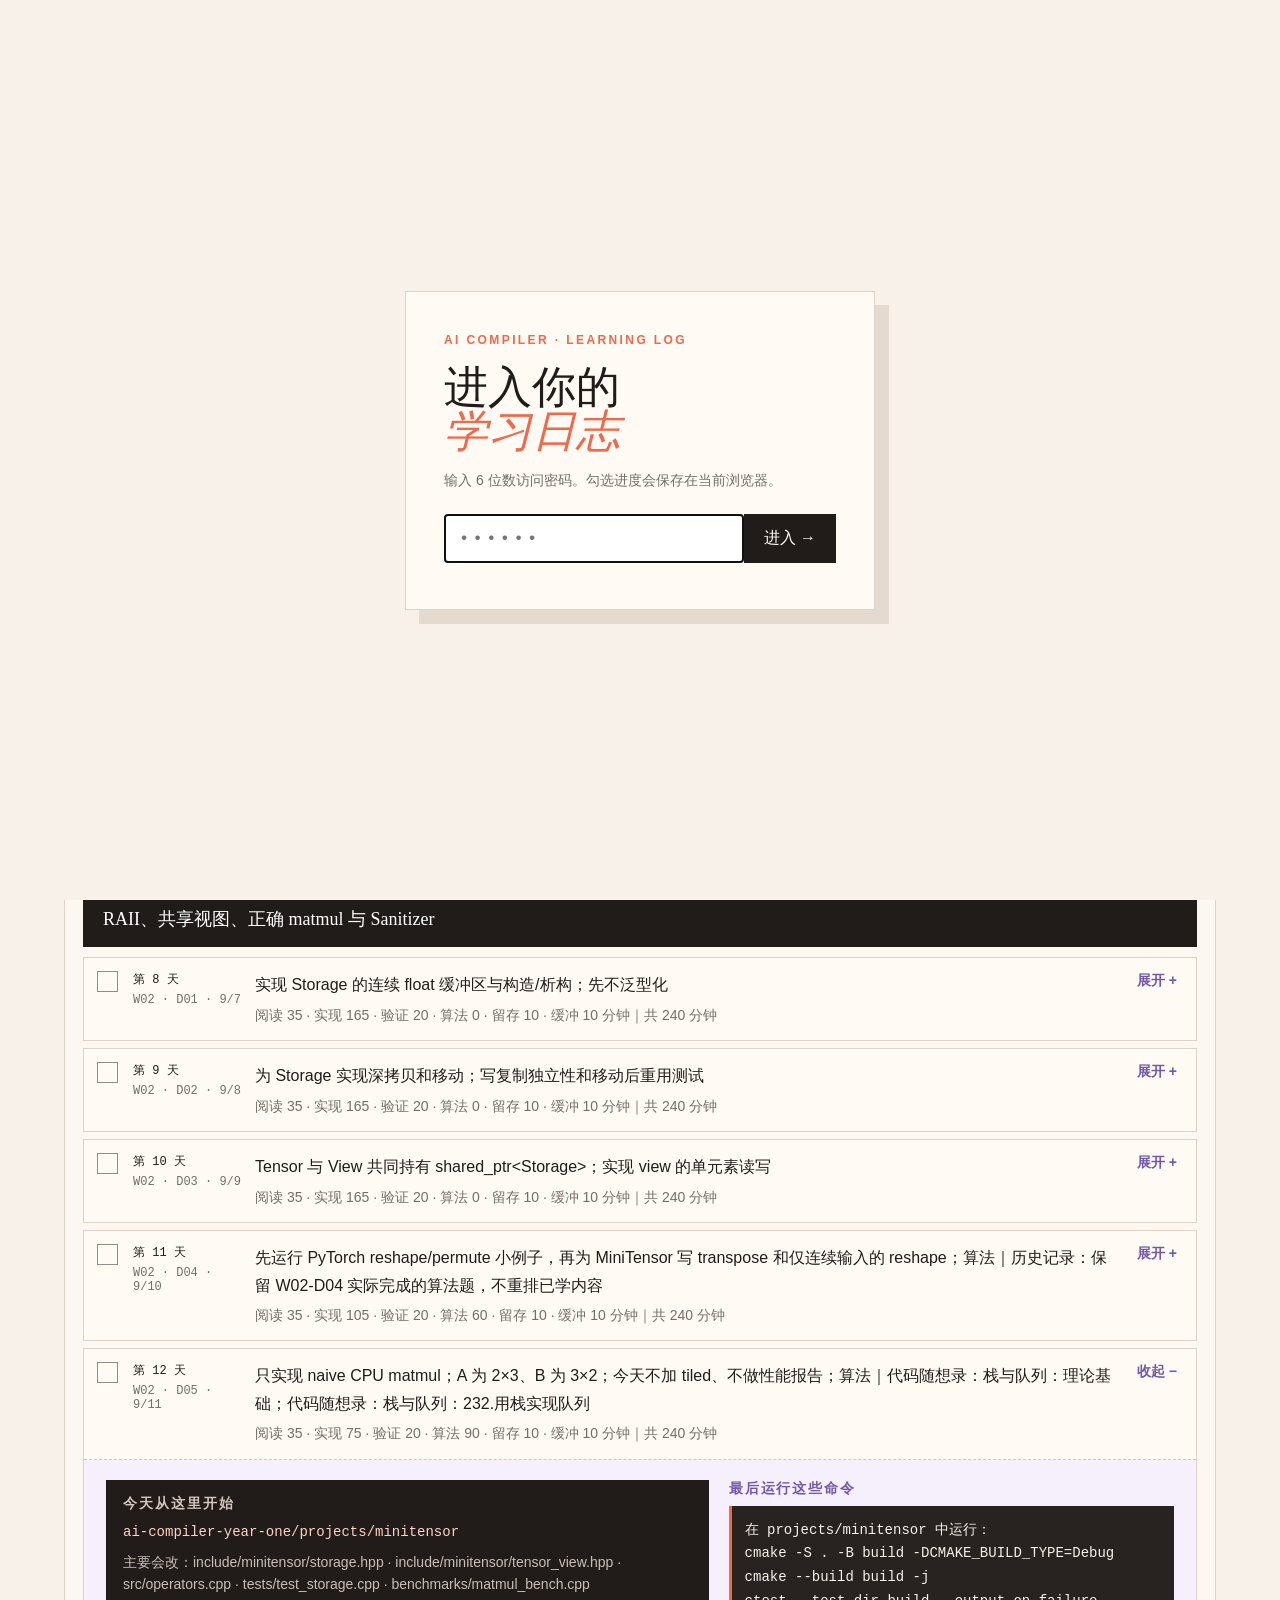
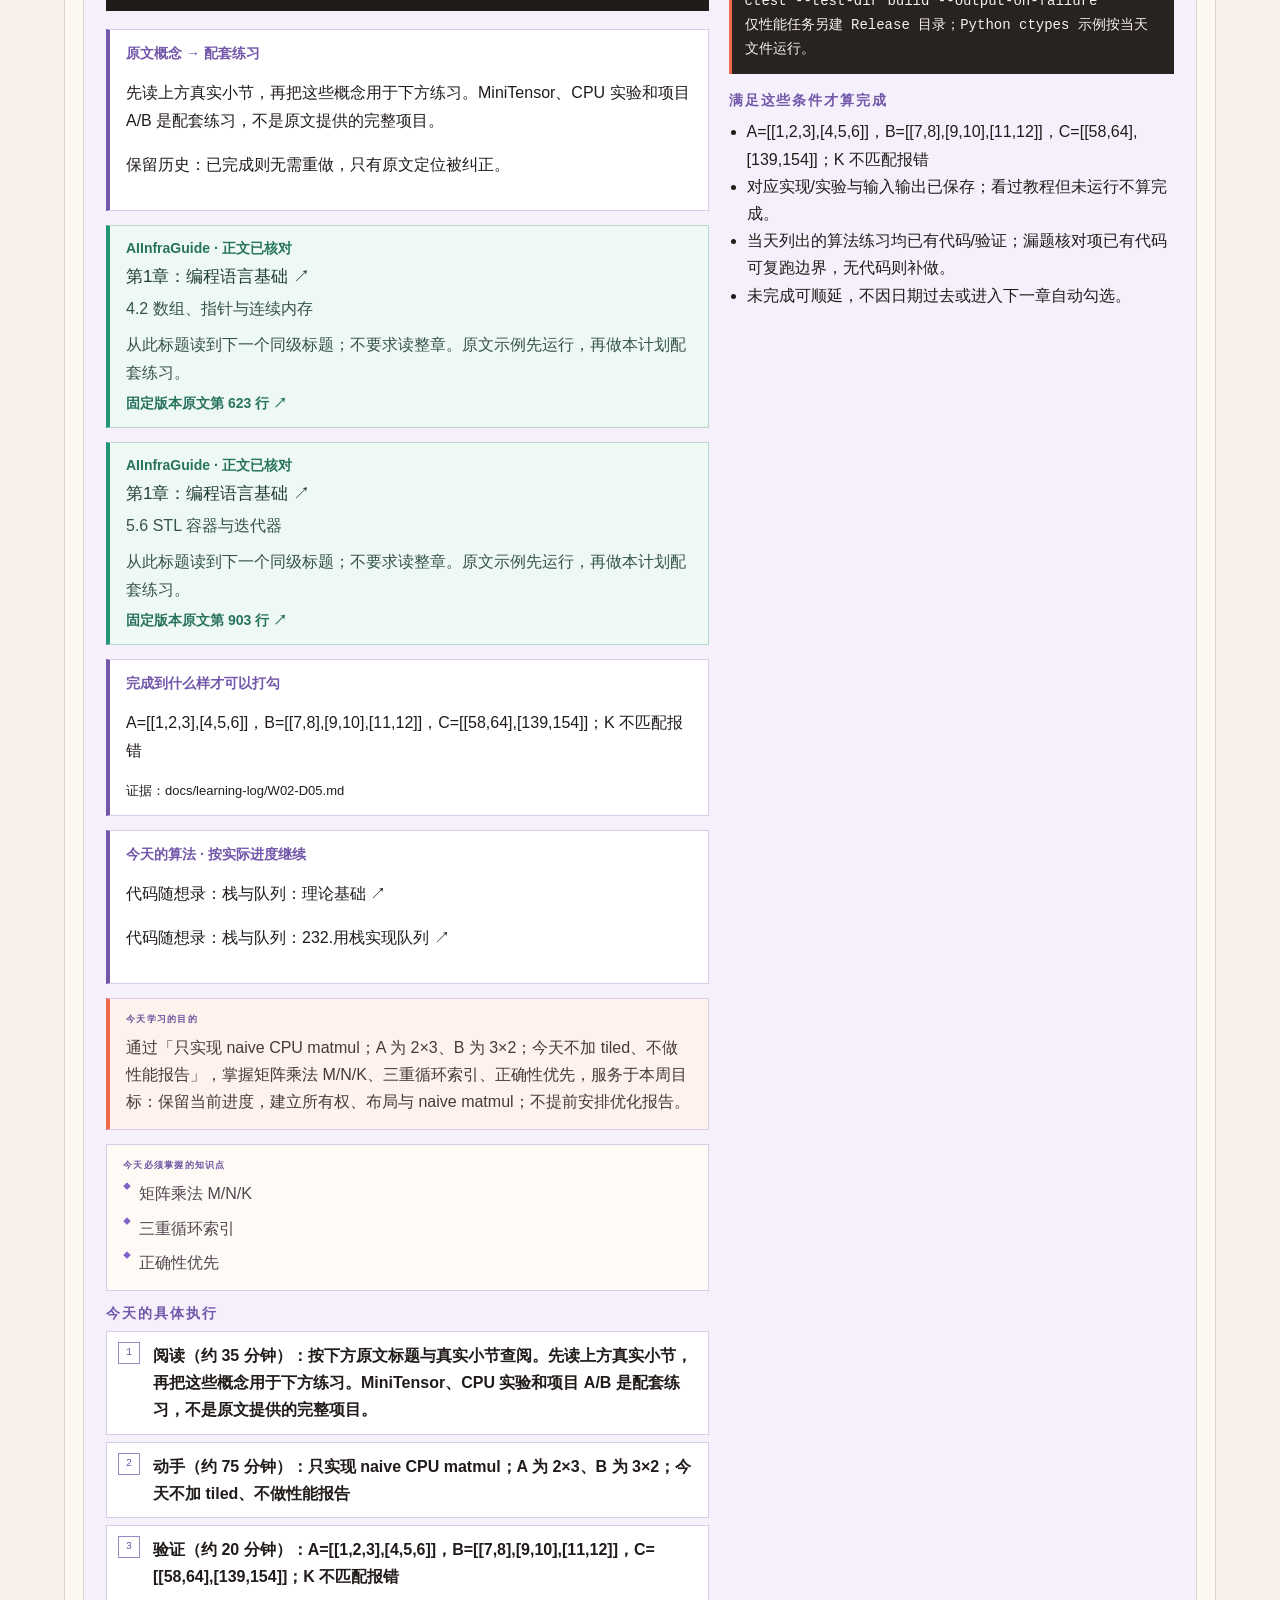
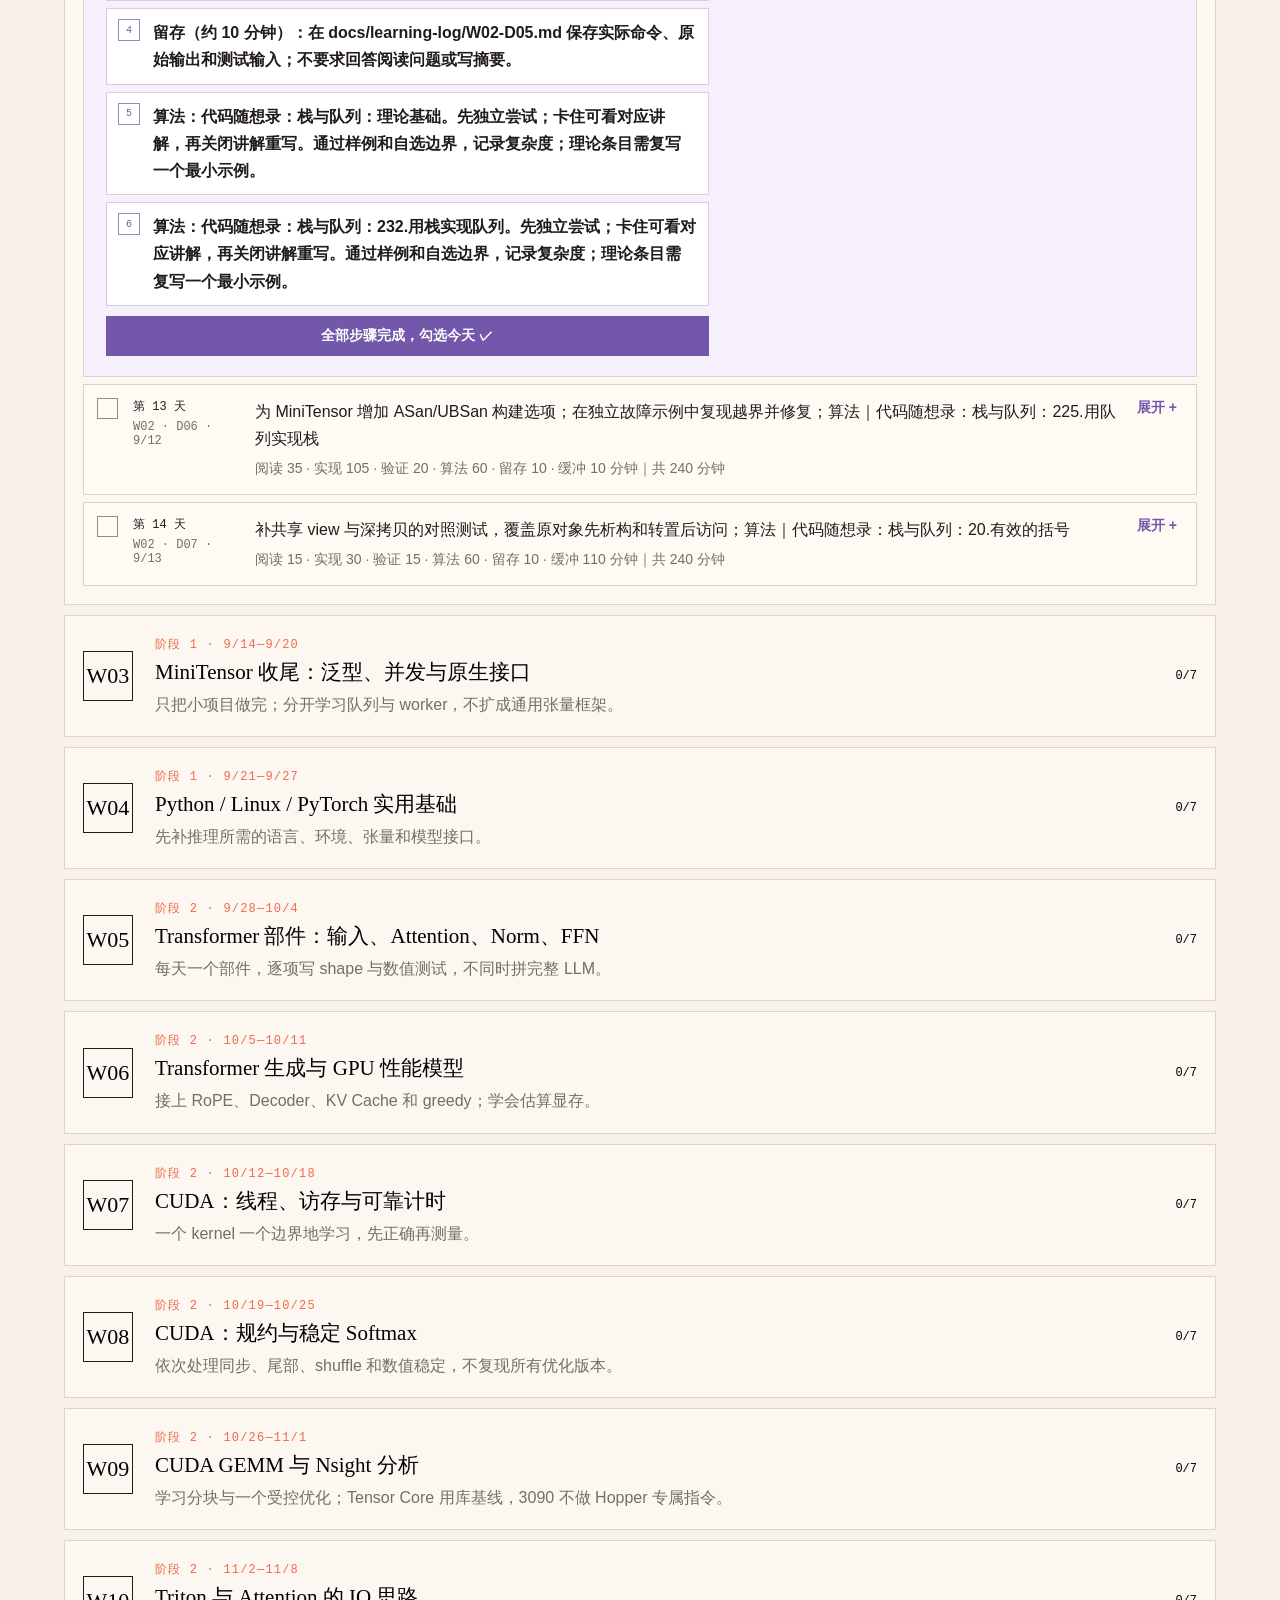
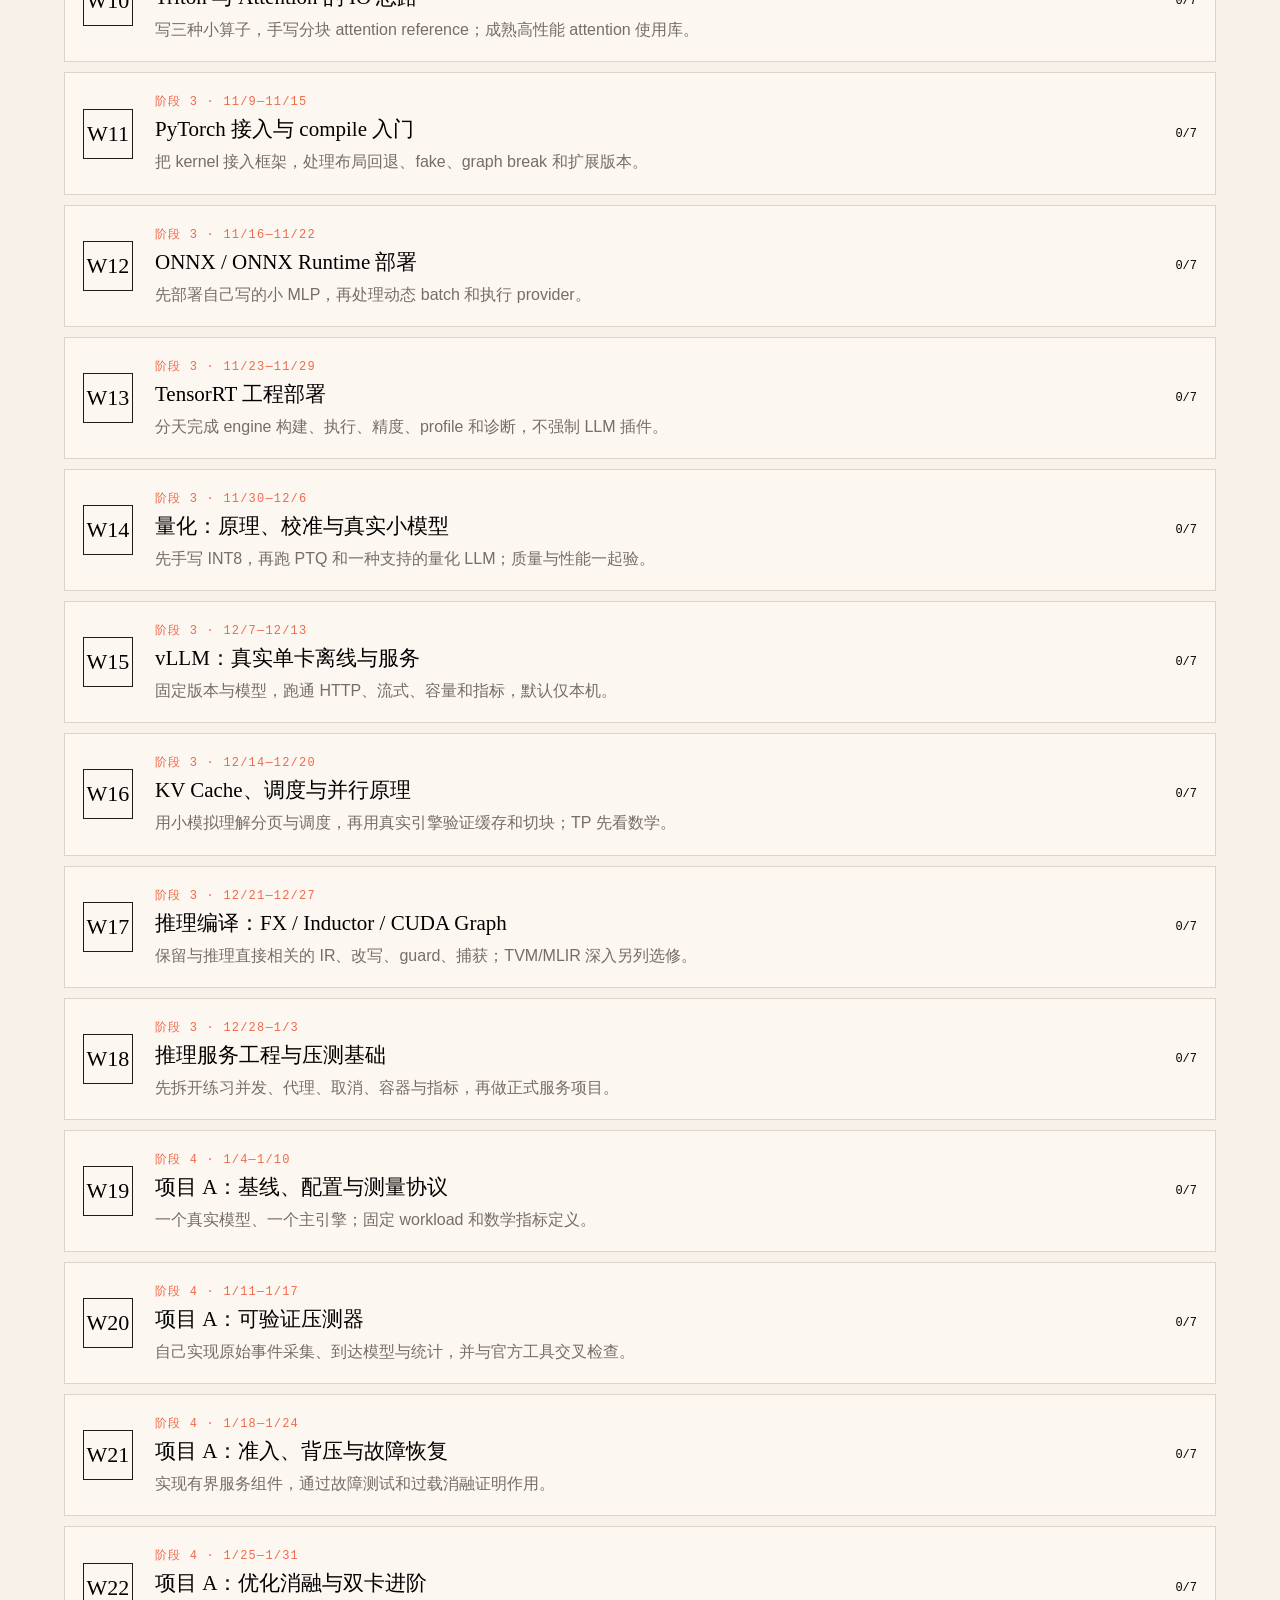
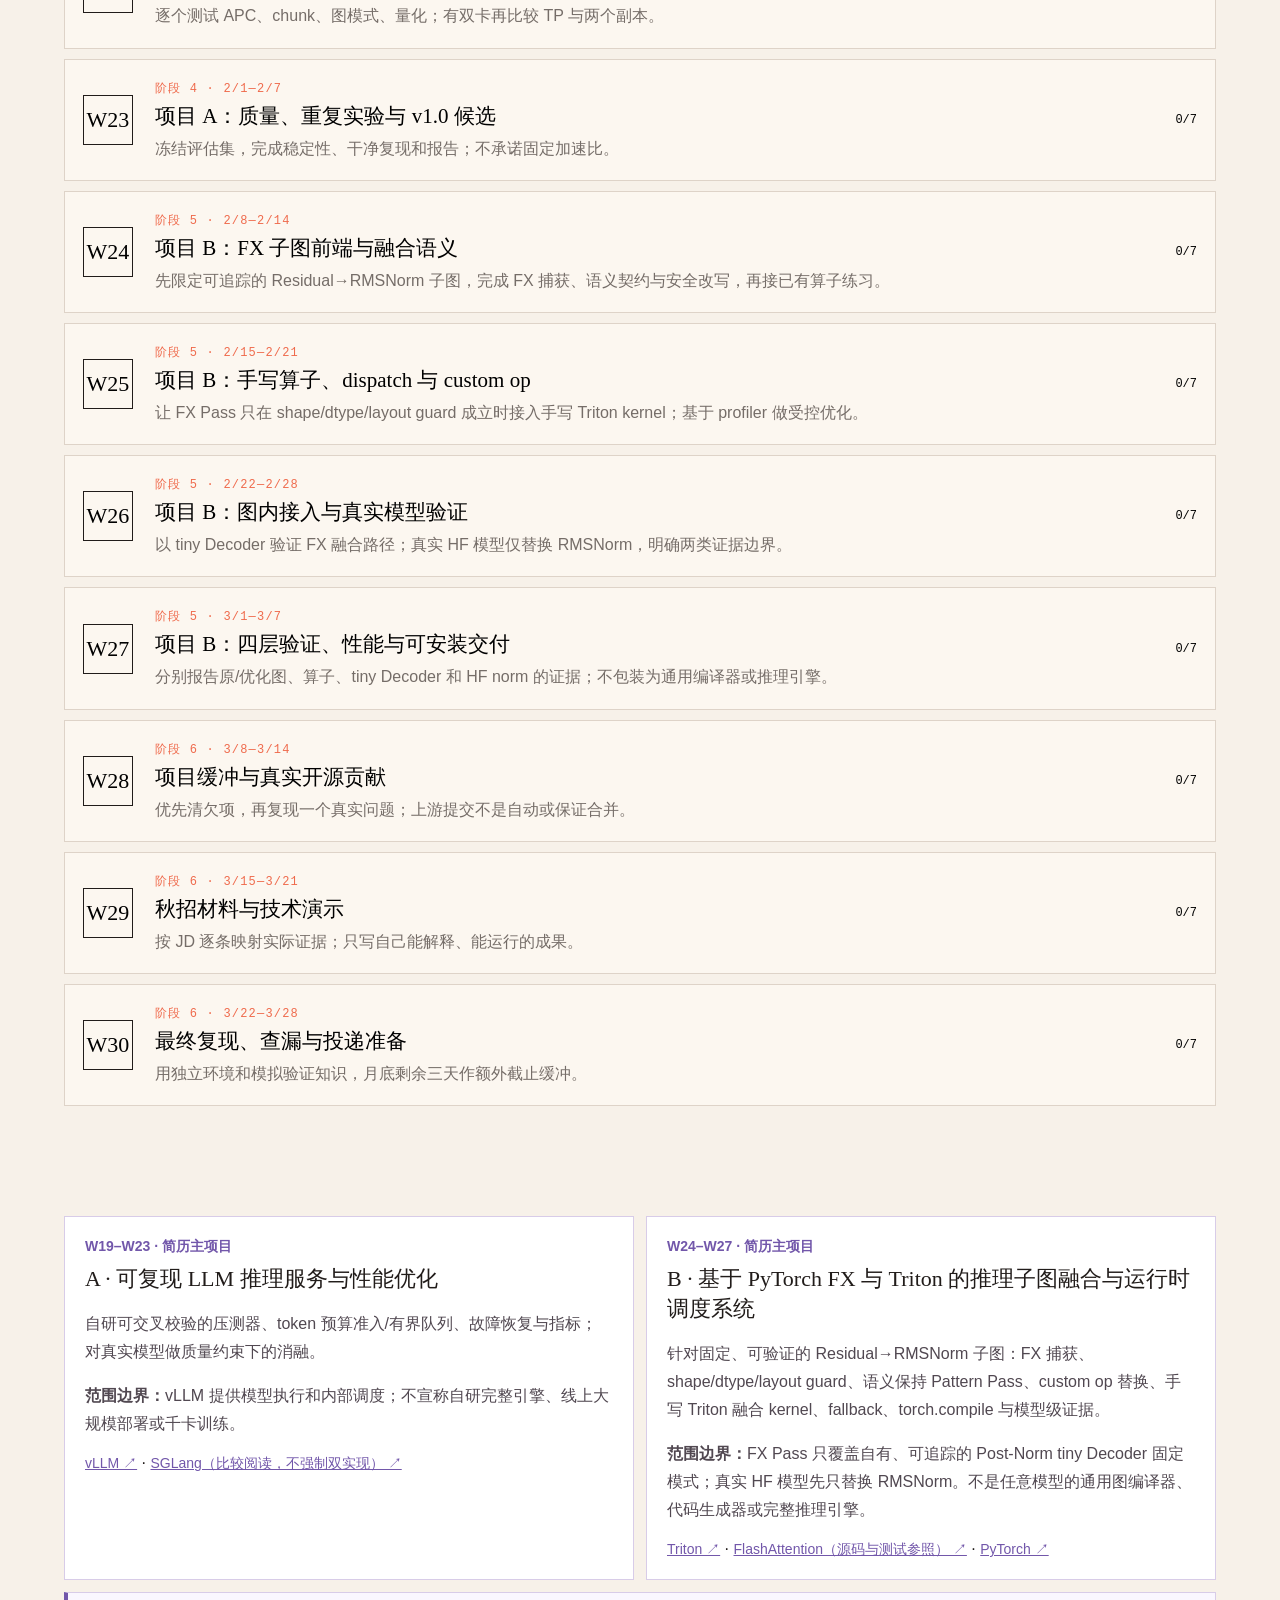
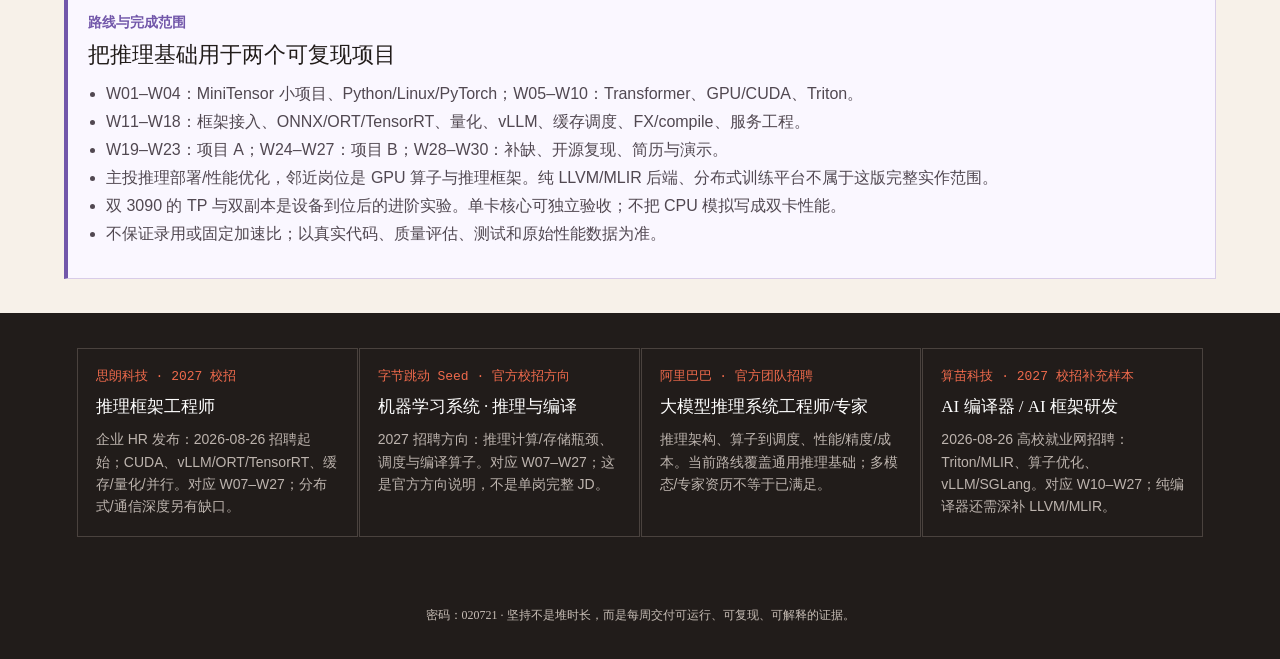
==== commit 30ce8355: "Upgrade project B to FX fusion pipeline" ====
--- a/index.html
+++ b/index.html
@@ -1 +1 @@
-<!doctype html><html lang="zh-CN"><head><meta charset="utf-8"><meta name="viewport" content="width=device-width,initial-scale=1"><title>AI 编译器学习日志</title></head><body><script>(async()=>{try{const b="H4sIAAAAAAAACuy9aXMbR7Y2+L1/Rb1wMMKeRgGowk4tM6SWbo8tt6/t7ndmfB26RaBI4grbBUAtrdAEKImrAIKSSFHiIpIyKdKSCFCWTJEAKEbM/ScWsgr4xPcnTJ/MQqEKSxGgIBqiEOFWg0BV5qmsk5nPc/IsJ/+HO+CKXAvyVH/E5z19Ev6lvJy/75Tun/30mW90p0/285z79EkfH+EoVz8XCvORU7qBSC/t0Enf+jkff0p32cNfCQZCER3lCvgjvD9ySnfF4470n3Lzlz0unsZ/6D1+T8TDeemwi/Pypxjd6T+djHgiXv60MLEuTg7nsg9R7AHaeJrbWRJmVtHezP7uPGti7WjntUWYH0Vj8ZNGcoOybzcfdoU8wYgn4Fd0L84vouRjNLEoPBgpPBzKpzLvooOF6KQws5rL/CwuDeYyGTS+nNueEB5OiMvJwrOYMLW1n50jvxZmE8KtV2h3OpeZEJZGc9sThYeLaHRGzKyJmY130ZvF5w+GAkE+FLl2Shfo68TCKYTo+pISsw/yqbvo0bryuareXP05zCYK3V2n/r83VC4zgRbT4nIUjW4WlnfEuWTVZjw+rk8pQ38kEgx3Go2ch3YFfEGPlw/R13guRAf8vOFKIOR19w9w/j7WZGINrn4u0heMGMKeCG8M9BmC/j71e45c8UQifKjTxYXcij7CAz4fF7p20cuF+viLRIKq9zU6QOq7Dz9C6naaP0ThyDUvf/pPnaFAIHKdpj3+S52fsQzjYrgTNB3kgnyo87Neey/DO0/QNAxe52e9vb1cr+UETfsGIry78zO71ea2OU7QtNfj5zs/c/Nuswv+5Fwu3h/p/IzvtXEWFzQ3EAp6+c7P7KzVznE3/rfrPYGrdNjzT4+/r7MnEHLzIboncPUGTObrYVco4PXSPXw/d9kTCHWGfYFApP9GT8B97bqPC/V5/J2mEz2c61JfKDDgd3de5kKfSwJ/ccIV8AZC0lce/6UvTvQG/BG6l/N5vNc6u0IezqvXXfC4QoFwoDdC/d/cX3mPTh/m/GE6zIc8vTd6BiKRgF/v8QcHItfh3k6Pv58PeSLSL9ddA6FwINQZDHj8ET50g7tOepSuOhHhr0ZoN+8KhDh45Z3+gJ+/YYgEgteDgbAHfxWOeFyXrp2IBIKdphP/pD1+N3+1kzGd6Oc9ff2RTpsjePVEkHO7YWxMlPXyFeXDhvp6uM9Zi13PWhg9azbrDU7rF/gCdygQpHs9XlCWHu9A6HOGDV794oQ8upFIwNfJBK9S4YDX46bIEMF7++KE2xMOerlrnb1e/uoJzuvp89OeCO8Ld8Jb5EMn/nMgHPH0XqMl5esMBzkXT/fwkSs8779h6Alxfvf1gxrp44KdjCl4lbyRsOeffCdIeAJEoKVnZ24YfFzo0nW89HaabcGrxVHBn6VnCXFuz0C402rqoIr/gzGrUAn8/snrAc2VH7Mv5HGfCHrhGVQS4tdtN5koxhy8Sv2FD4T6PNwNQzAU6Avx4XBjT9jJwFj7Av4AHq0bhh4uJD0Xgy+SHsyqlvwzd6/b4uLw5ZRH7rLHG3BdKt7CmEwdlU9L5twXNwz9fChwvahAdjZ4lbJfvkJZYYhUIwD/0BHeF/RyEZ52BbwDPn+4kzGYrb0hymCz9pInsl2+UuVhbxj4a3xPKHDluuJ1ym/3ChHUYTKd8PKwfNEwCCCPgeV9qklaFLufIdPN5eV8wc+tbPCq3n75it5pCV79wmhw2orvQ6/7PuDvi3io78/o9HjOlndBG0xW3ndCWioYR/AqZaJYW/DqjX6G4n3XlRJaTKaq0uBBpILXfdxVggM6bVZTubIaHKp78Zr4xQ1DOMJFrle8HlhAi7OxxjTEa2I/5w5c6WQswasU/sdEfcY73G63WV4TWEfwKumFCkdCAX9fmZbgYYTXXRyy6k+IG/ByPbxXrdiak72a2kuzEtaz6s9F3gS+gLWUFjdyh61iRZBEI0uwNGCqBf8znuctbk4eEDIenj4/5w3Lim+2Bq9SNvXiWceyUH1ShPggz0U+t+iZ3tAXZJ6X+pS7ZBzyGqUYic8snIU18+pFFv6h3Z4Q78JbAunnhM/jl5XLYir1QIV9nNd7vcprJC/bqV5ppJt6irslzEvKJK1KduXSVmw+yPkV89hZoei24nj1uHssHN7QAt6wYnYwZhamh9ShFcaeG4gEKJN6J6NYts5VqDdEmfF6ggcbJq8h2M+F+bJVGI/jlRAX7IR/8MWO0rWUtJsbwjwXcvVf15591Wes/HIZaUYqtZWp6MvAuSKey3zl/Fdo3ZV+TwReExFK+TzFLyXll8YWL/[base64]/[base64]/pR2BrraPKwKntzctdLbO2AfYyQgbQdJ3Ny1w2xD+EaDO+Dnrwdg5CPXOg02a7luOHgGX/hDIFiPcICJKVtxvcTbgkxhlOtlOMKFFAuxGfRKgVTI3gGkVtIkWJSKyyn+XImJnHYH52AOWktv4CemSNvKZ2UtTqvdrgBxNwyuft51qUSyuZ5wwDsQ4U8Uh8sEIxPhq6y+5AeyCqincs11EWu6FT82F750XY0IyrCT1Uquklb/A3tQT8Hy/virQSDbB+2i1WauNlG7YXDzEc7j1Vy+3Vy4n3dTn7l6XQxvV6lfr7XX1Nuj3q5rMUxQN4NTmhasSZoX0rpfJga0UZSNCnhLFqAiiwCUQLrTfA126w0y5zUXXaL2MvXBii/PXbJkNGvRvGHgfcHINeXOKiGI4hjaTFX35hu9gUAE1iwtYuOy97h7rCdUbMh++Yq0OynQyYmK/m8YAr29MHh/gfkiz6hez1XefcLjD/[base64]/8PFuD/d5iUU5YaP74jqxr9Uc2JIlQhMRFCm0RjsYY9T+vVJAm1LA4thYHBIClmxakp2NPLcFq7u03OklkdQLq01hsAmRtdSmtLdoDYTE/qpfYrER4CExDL2Cnii3IBnQ1MAwMI+xsQs3JW2P+FpySadZtmiFeW8vWdPlzU5DemyzlxWMPHTJhgvL0Y0bfyq2o1zKiJGjess+j9/HXf3cpGcMjLU39AUlfcE6YHkzOOA7bP8KRf7Kh3g16CFnM1VpDizvMN/KAX/RVEiawxhHL8n8Axxrlc0P9d2OEhEi5zZlO91Bpl7GgimrqndpFfzMbXbZetzKX10Bd7k4Mr5zsy5biXEaGYONOhPwhwNeLqwvrTCA5Hu9gStkP+f816708yFe2UewCB+IUdgkLwjOnt4eR/mCUGYDu4FtOwH/155wpGyVlahaOTbpNP0Pjw+OmDl/5ITXE47Q+MxN0utSa5TXc71EuJXfq8yzB0H5ItFwauN3UFGmOix3O1wu3qFceYmelR16KUUku4Qm7lZerX4YiS+wCr4An6tghSoUosfhcLFVFJQ8YUktyFuVBj7k47yV8ndi9sC7/+xRM8Ei0ajJPSRTnqK9nnI2oJwlNpglaq2y1pbm/+0pzhZHj8Ps6K3guripSH8oMNDXD8u4L+jlI/xZTmVwU2xrWKsrDZpVbezSgCpXmwMJBHftAjna568X52KnAmd0migTxSiPNzGXlEYcbzfm0vuVzo5VQ+9gzSwjLwv4bFrVLVlEsLR4GeI7gyEeLwclzTAyBnuV1aPUzkCJZJTJW51rVC4VwDV8fKQ/4P4mABBaelqneuJVPDHHOZ3uipMOe69MdG2s1WnjDlimrLWBwYGb3o0/GYCyBML8GS7k1hsu+QNXvLy7D/95vWxvsShfJMbUtjoXFeJHYL2h7Oy6clAsmmrQ29vL8D2qu6WdTSVvNUZfc4Ozua1WjjnUBqcUI1jip1LDFovZZXYczE3Vog+Ur/o1d5jKfUXdktdTWpxDvJeD04kTlRBPktbKWBxW5kANq+ijs4fvBTNxkTnrfp8Z1p2o3BWI0wPuVh4hO29jXXZFnwBa/qRGsXDmiV0haoNq1lw0+JMD0ipot8LdwMBYTygRgXzuqxgAW2nYMW82nSijBMUT3xLDxKYTNbtVHteqJSodppW4GL4Fu1XoZfcDffHEXa8+T9AX8TNYsfQlW5a+hnmbHLFWPSDTS/hZrzgc1lc15qpApL4CYSrsXYqOLUWDmQLr60umHb1qG9Ur1mO9eo6Vz3Ovp/x9lU2vcpipFDior9hA9MqtVF+bkluUhisV52CMNHMggSsSG4Ut1YFfPN7+O3sDroEwfdkT9vR4+T8TG2jxlM9cxsAlO9MBlLCmKCVdLS7j1aaP2SbreqMEzQHwtMR9MMkpY054OzmYTBbtMUQklqlmgwU5b5w0Ev+2k0biDgrHSaf/dNLtuUy5vFw4fEqneK86yuNWf3H6pGSDOn0SVLp4jzQFdae7vqTO/O3Ct19+fe478OL7+lzXd998+c1fqK//9peTRrjj9Ml+9nR+bw4NreZ2l8TZ2yd7QqdP8r7TSpfBk0beBxKyp08GT+ff3kdDq5SNyu3GhenNfHKvMJNEqWFxafBd9Ca687YQHYMG009z2dnc3gLaeIjm19HufTQWF35L5NdG0aP1d9GbJ43B0yfBFIQfasAPG9/5QMinO30Sw0vF11/C3zoK3GlP6YJcOHwlAD6S+DJfwM2f0vkHfHzI49JRPu6ql/f3RfpP6Ww6CiP0/oDXzYdO6X6PPin7T4fNS1iDT58ka4w0FtTvw/dOGqWvThpBzLIRBrONTiHjOfzF6eKoGuX3YnR7Lp/+E/b25UPF2yOBoO608i3jVVSn7gN8zHSnu84U28T/Kt4oflU9p9UvtackAnSs7KO4RBe7AeHh5OIHEMZkZBlT8ValYBw8lQdfHAkEu/GfRk+x+R78Q5APAQEiDXUQIfDPRvLYp/9U1NNiszBvyQjU0FyWMVFo5RfQ2pIXKkvltp+JySiaGM5tZ4gfKvVniqGEF8soGxXSkyieyO3Oy7rNqPyftXSbAd3ObWfE9N5+dpbcVbi1Lu7+Cn7M0bX8rV3SyH42hoayheW31Jm/n+0y/hDyRAJ+SkzOoI1JdC9G7iSet++iN4WlbbR3K59cRqP3hNFn+ZFXlOR2bRbmR1mHMLO6n43hz87fo/fNjDCzKk4/yu3OC6PPhI0nYvY+Gv71XfRmbm9BnH6ExuK57RV0dz23PYGG1gu31tHom8KTh4XlNEon9rNzQiqBVn4R008taDMhzGyBtJPPZS9t4oEN7trPYvkUfBCTM8KraXQvJvckpBIwNPFlcWwEjc6gkTQaepPbvS88GMlltsBdG/tzi5n7wuP54kQOEgXx+Dz+vm8CEY8L1ib4oUILYWXW1XjpZJzI6iFrPUYjSjXr9vQRNSM/lWkz/hW9+RUlY8LoJGUClSEO6cUWMWCQ+kLZKFq7I8ysUopVB2+7Z/GCS9YcN/58mfMO8Kd0rIm10SYHbWbgEUljRXUvzvoKfZfskGTFKP6hXCbKrsdgS71EECxEWsCfu/HyhJvBvWNR5A4xVFItptJX6lVRmJwXXz+hvvoHdYb7144OqjGSQLEH76KDP/D+cCD03Q+/R58qn1QW2cd5ZHklRE2kA/cILBZcAYs8HASdJnvEfnbWxJrsLAPzGS3MCrHB3HZceJhCS8PCzFZhem8/G8tHY8LDFOjy3fVceiWXeYgSqfzeZH459i46iBIptBIXJzbJ5/zaz4WRcXH2dj41KMSTWCOlLv90kni1n3YF/OEIdbbrh65T13WugVDI4xrwDvh0ndd1IR7AS8Cv65TerJM22WmPv5cP8X4XT19mdHqdZOroiqiu0ul1bp5zw25MvrfTJjPohV7n5cKRM4EQj7Wo9BvrgHu4a2Fd54/XdR63rlPH0HA9DJmuk8E/4v/v8wZ6OO9Z6a8QzwH8ILdd8vjhxr4Bj5vX6XXE8b9TJ754wYjPl/azs2L2gbh+J5/ayK9Hide+Tq/rJ03oOnVWAwP+/EJ6kiwHaHQTJVLC2Fp+OUYmuU6vI2D6K/5aqWW6arvk6e1Oq14H1hQIV9F19nLeMK/XcX5XfyAEXTL0gT0OhLy6TjlgwMUFfFzAO9DLewx9nkj/QI/BEzB2ffmlvzfE/QUe3YgHIGwU1pfRwkxuO0qjsbi4mxQXV/OpYWNtoY2f1SMOGYC/q4SSBHEFfEr51FL1eAM9RkePqZdzmRg322t2Oew2E2ezOuwmm9XEOvgeh7mH67G7WbfN6A64wsUH6Thn6+hydHQxHeesHc6zHU57xzlLR7ejw2Gi4SuHs8NxtuOcvaP7bEfXOfjgPN/RZe045+joOt/hsBnhq64zHV1nGPypu6MLbrR3dJ/pcNrwV44OR7d0fddZ/AFax/2d7+juwtcwHQ6Twef+34NezuM/xXz2td1p1ckq+L0rEARtg/HbWBGWRgpPHuZTGTS6mdu+k9uO5rafocmYmF4jP0HUz3Y8/3RQeHkzn8oI06/F50uAE3H0kLiSzr29g4ZGydyGzWo4jgZnhfkXZHkuDMXR6oyYuZXbgbt0N/TNUH9WiowpTD3Kp1Kw5N1/K0yskj9z2xNEGmFmK//zUH53l3zf+JxwmE2ac4KllWLUKcNRzpJDCdieN8V54zCbjte8sVPCfBRtJqgzF7hLPCXFgTU8L5wsqzkv7DTphnb5uEs8LXdzlKpfS4a2dhe128myLaPdP+l1sq1N1/mjDv28KTycAI6UnM3tjGHN6wlxoWv/okBu3hd4Fx2M8OEIJc7ezr1dyP/2QKfXnfkBvhFeraPhmO4nvQ7MNbpOHRqdQ5k0dcHj9xA8TIlzSbQ7vZ+dQ8OP8ntTaO4xmkuj5CyajItrm+Lsbap44cuM1B+F7sXIKAgPQM2E3+7kU9CEOLVenExkdV14JEQHUfq+Tq/jrwZ5V4SHOYuG1oUHm1TPgMfrpnLbG8Lj2yiTFkYn0fjiv8YSdyGM3UfxTSLEfnbOhR8wP/IKbd5FibvixCba2SpEZ/N7IxQDU1eWIZcZRyu/5LbxEGOiS37S6YtLBnktwtObaO83sIxQyheAlcCLT/qwpKP5VCa3PS482JHihDcT+fGb5CUK4+P5vUe59BxpS5xaz6Unctt34OLi2yyN9Lvo4Jlv/06h5OPCsxi6F5P4fpexmxIeppQy7GdjEokgkiYmc2/nxNnbwAGnX5P7QFH0OslCq+vUkbF4F439QW/4XTS+n40JEzEhsVymr++igwfoKwyNQl+hofk4xFynJ4T5F+juujiXFJZGwJIx+AStxKkzf/4zRbQGSFNqJ/9yWZhYRYmfwWSBZSVLH+jD3oIQG0QTwyjxKyHOZHjR4Kz44kVuOwpmmR7e7+oHAxUZ1p6B3l4+9G3A63Fd03X6B7xeva7X4+XDuk4dfnqwlocNkasRoH0ev8s74OaNPohaxyNpJP9n6A8G4YJwyFX8xkW+gccPG+Hfi6UfYJJc9riBpv1r7cGLppfnQn58ZhToM/5PE0OfNTEGn1un13HevkDIE+n3AYn6Sa/zefwDERDwenER03WarXqdK0A+MzarXneZ83rckm6zJmV3jEnRpK7TVBwD+OWGnlgMOpW2Ar2u3xOOBEKwSUrGHDzE+9lZ2VqBRh8JM0uF+WhhBIYbJk3imTA/RtQalGM3nn/yXEwvCRs/F/d1iUWyFSySVbFItsks0mJgKWF6U8zcfhcdFGIjhXujGBU+FjMbaHgIbTxsHBnYWLMWMrCwNOmxVndHiBAOlKWNFIpIwcaaWwYpNAEHWwx26j+wQek/YH0dH4e1MZHK7SWFqR28Y8yRpfUQVhQro6n/dhr3q93nUU6CugRqzwTZkmJljtNMsBps1Pc/fE2h5A56tI6XwI1c5mf0aP0QpNCkufRbbXQ44qWr9nSUvFBDjLaay9TQ1DoLfjk1vMy7IoEQlV9eF1fSaHxdiA6Kmdco/RSs/PiUAGWnxal1lLgpTG/Ca+3ngjyV256g3DifE7CMoVvC9KYQTyp4Ym47XWQF6MljNL5E4Rs//wIgPNz4+RdwPPf4diG6JMxskYNx6jqrN98A9D57ExbQ0eHCUFxqWkUACbkjTZ76kdWbfwKKh8UtdppI5VMZcsV+di7/[base64]/ADs2WQqlRgAiEfC4NFIYSYi/pAmMAlu0mH6KkrNqpAr4SW+5QaG3M2hUavYUawEIhNs7dZ1h9RY9c2M/O3ed1ZtuUIDTTABZ90bQyhp5GmEcDpo/FaT63q9ACU2VSvEuOliuFODtUEMp2jhUA4eaWwGHsh8ch1oqcKhFhUMtbRzaxqFtHNrGoW0c2sahMg5N7wnRNSrQ2xvmI4A6o5Ni5nX+7Y44HZPwpl5HDGKSO0U0qzadSninaK4jeIiLfO7R/yfGQ1Svx+sFh4yh0VxmSJhKgdt4OiZmXqvRJ/vfM2YKLT+HEB7T79GnVgpNTkBDjJ794pQVUCaOV6I+Z/WmLygCM/+Fr6D5z+1fwNUkrAJAqf1TwZ/v9QJU2FOpCKQoQJkiAG5UK0IbdWqgTksroE7zB0ed1grUaVWhTmvTIyDarqztvbUlXVnb0LINLdvQUoaWxJsWDFV4oy9Eo2gkLS4N6vQ6YeNntL0NJi6MLwAeLTwWXk2TAHWlhXNzGMfNjkFkLJYov/sit50W77wQn9+hsCMtQBt8SFyY20JDt8TXSxAS+/oJyk7nt8YBvhR9ohVok3hXU+aSO3X+yXPibA02u+kh4XZCmNopTD0iA1d4cluYX8xlZyXws/Iy/3oVo5YkWonL2JPgsk8FfDbx7SihaC3FATOTpuK08agGHrW2Ah61fHA8aqvAozYVHrU13QrKUCiaBXWa30QLUaUtlNClxndsq8OmuWMzNIpmSXeVfR3lXq0pSHuXLu7SVoetZXbpthd124u67UVdNfIwms1llwrRe/IiRv6UvUthZ7r7EI3sEu/S3O48uAkuLirx6vw6xV/lILdXGKL90LCEH9FmQly/gxO9xITUVP7tLSE2Bj1ifQGsExuTOsXfUMRNscyVFN+S37wF/U5OoIlFaAH0DgZHbgFNToAO4i+J5GRwpIhwjN4kLFNUWAm9PXku1538tBxOm/3eVBGCNfRK9jdV6hUk+inqVRvOasBZWyvAWesHh7P2CjhrV8FZe9PNq+0MG+0MG+0MG43OG6eBpUCUkZvozWpudx7F0uL4lhAdbHxmMGanRWtqOFm6Vk9HqP8aUrSVvKjk8CpbRssrjv4xmCALFxp6Jb7KwFF/8W0CtMHIIpdeE8d+QaPD4tOMAunml1dB5MwuSjxDk89Rciz/8xDkCU1MggmkCErkzG8SHJmbEzZWIQ3Dd+e6zl44R7IsoMRT8vhSmgySxIEkiitDwHgfRW9+FebHKEivYOCv8hSKv5KTzIG9cXSp8GhFerD0/XzyrbibzN/aLYxAg9SA3833evy8mwrxUqY4QFoYUaHJiU/LhHtUr1HlalCheIBeNRWvxaCwTph/IcysQlbRoVG0clucHCZS4aMrwHyQ7gMnqDMWZt+SySwl/cQ/C2PQW277TmHhCbyqN7+guTSR5V30Zv7OqvIbyBCagXSgBGBCHzhVr/Tix8fzy6v51FtxYwxNxvKpVXIX6YhI3yqg3V4/aGcUoB2gohKzw291YXZ7NdBu+8CgnVVkhWSrZoV0NN0GbaaIykPG5pvrcFK1PSFOLaK7u1gpFw/hiWu1a1rizPSBPR6lHa4OcdqwRPbHtdpbBpU0xR5tob7r+vJLYozO/3ZbSE+KmbuQ9Wl0k6jFe84Fu1NzLljoEOfx1Nn3Uc6KhgRrzw95ftidLTM/KlC7+qWB3mMP3ZtoexvsDSPP0Ph6YWRcmHpbGSn2fSQQ4vpw9JHkNdrrDXARiiQQl8FXIbpkFB5PCo9vS26j23Hh1Rx6fAfFHpRlt8MJ2Izi0wzKRmXDJWBJHH1P5ECTt3PbUeHF8n52rjAHeaJR+imaHBVeTUujhX0qhJsvxF/S5BzxU4HfzXsvKoCt0JF30UHQEey8W0VHNIC1hIxw9QeS1x0GMpMWn98RxqLC/JiwcAua3b6FXoK3BuXnPJd5ysdFfANe8mKFxCQai6PkmDBxj6TgF8ZX0d3xg83LVXBpmAxSEZjWRK4XYZVWwtdAkA9xkUAoXAXBFhuVfpFRf9hInuMi/qY+hMu2RMY6Kbv5h0W4bAXCVWesczYd4doo4c6b/OsFqHuwlkHjkMKH+m7Ay1OBXur/gZIUjR82a5ugLTaadCn3R4cGvDwd6KX/Sfo7yq38QGHa27d8yNxCpuUKp8g3L8l7BH6CXyW8uoi7s9MXuMxTMAMfpvK7L4T4E51eR66A89z5MWF6VLKwqjMXFfcOspXI7YOXHb6b5EIF29boFnHME6Jr8q9g8BqJi1Pr1Zwk4RR5LCXMvwDjyO5LdD8OwyAlvpkramJcaru4V8k/wRE1IWWJFNm2SNWHwkhceLCZ/+0OxBJ9Iht909+UymGyQqlwzH41pZKXzzKlauOA5uKAlsh95PjgOMBcgQPUuY9A4CYDASslPEpDpuuiw6GshIdAAIx2aISV1ujrKHd/TUHaO7+88zOtEw7RdrRsO1q2HS2rYeBwPxfi3ReDkRCFhl7m0s+Vi5kciU584/Jrw2jurfSCS8BXCnYGtPEPD38F2kGTMSE2COfCpfb/fcBkMrsk3HUa8BWxt4DSg7EFxadJTAqMxvCjCvRLLsSFygZz6QkpxhrMWFNRITWIJhblsOvJCXJxLhMn+TzBI3M+iiYnpNoCWLZ8dIjcCvXSiJHuEwHAH+aNKVFwbbV6Fx2U49or1aoNfZsLfVsi3ZLzg0NfSwX0VadbYuqs/fe/FqdWqW+v/RAIufqF5WHh8Rbae16ILqKh1cLMupgaUUECxsBSaPcJkLb78dzu/H52Ft61ngrxOLGYngryId9AhNdT4f8a4Pl/8npqwC99LIMJ6k5xd6UQJM08TAxLK4WAi2hJAFrqn5b6pJW9NxkwBK+FAq5+Y/BapPw5jJ8dVsSPEEJIwyC9Ttwc0+GwwQfnuY5uG27Eim9xQutdDnV00jFLztTOStbOSvZJZiVrW0balpGPwTJShQ/iBPtxcWMsl54Qx34RJ4cJpoaJEOL8YWATVC69IsSflDLkypxg9DmajOdTG1AvUOHzUBSpiK6KGMko7f8U2kyA6BuTRGiw0StKyaHhR1SpcygSlxkiiynJNgDur1KLVTKZ5XdfiLtJaNL83zPsfjZGxIbqzdR1s565QUGO3esMLlkwJ8XxYdM/0MuFx5IfgNQBhebXhfkXhGNBFcFPsCjEEb7PMlpZSzuhtl917XwXHaymnW2q2VyqWS3H2nVdOMLBwqIjfC+f3ES704odlYw0JbWA1fbRkOy1LSZnhFfTeNUDXYWzyol7QBg3ngKGSu5U7G+KDeVaYMDfd40j/[base64]/2jRW/W2n37az8a6T/34o13v+En/o1PPmH7S/8gweobFP5059eOPVofeZoFvzU49Y7XA93NfAWZEsR0oQvZplcT4oG9L5edcoVv4lnLdInnjlLrVxuHNxeHVcstdl/[base64]/lDIykWQaoOhDmaa43wofo3hAPWn+W7xnoo8QXT1HijU6v+57zeyKef/IhSmJG6kgTpS2dVGXu+p7zG//e/[base64]/[base64]/ebDFLyj9nbwp0XxPpXwflNlZc1RvhrNtBktg/[base64]/7FmUTRDo14wE2sxYnKytaGCEr7n52Djw9f/rzj2a95adTP1r0NvDblON9ACk+ef5JxFhB2t7NRD52C829Ju9Cqp2wEs/tLEFtBdxqGk1OQLjUiOT0IiZn0MYk+Net/Uy5I9fwuE1It67eFdNPDz5nC4YC/[base64]/XHE7dqodO3V8Yqeg/PaZv5/tov5y7sIFsh+RaAFin6oo1S0sbaO9W0J0Qbj1qkzTLQaG1m5K8tizOg6ozl3WyXvqdzpGuwbcHFFnyPCKRSNCGS0M/pHu432+Splxie6qj9wCGt7V4TiDB7yassqe9HbsqGEv7iAm/NMZ8OeAuQF3GYsvroM1waurdo8N9L3LDrrvMMNMqmhF7c9ndRw73Wcp2TtZ+HWP+ooSM6+hDsPoCBodPuxUsGkXqmdpZZ/0Jbqszz90ZhwkXHui1DFRbK3r94pGh9HCDLguToFtAeiTi3P1Y45C/eXbv0tZBykf7wuErkmMDzjs5lu0MKMu6g2ZHpXnIZQwMyh5U0K7OFyNEsdGhfkX+9kY/EmhuTSwpO00ZZGj21DiWeFZLJ8qxaOpear1v2fsVG7nIWWHFCKlQ5jcdjQ/8no/[base64]/[base64]/H7I/o6mVwvA9qYfokCqgffgR2cpIh8LLpTJ/nPi0OLWYS6/lo0NGYWs0/3onHx0iPhMUY6IKyzvg35BOENQA9VV+SZO1mJL7p4KBIFWIRtFIOh+NFRYeC7Gb+d/eHHMYIIyPk2kq3BkWRiclNUuOgSOJtC/GCoN7aChOyvqi5cf5vTn5PYBHLs4hgHZwYNG9WH7zVi77sHlmay586eJ/gfLUZ7oml9aND6qlWtYIE3cahMxdNL4uPptBiZ9hWVtZqwEOal7caLC4ZjNNjxd3Yj+Q7u4OJ14rHV0YBNg7urokmuM439FlLhqWTZL1uMveumjApoEGLBVooCwFdbMLDbfRQBsNfJRogJBx6kogdIkP6fS6/wx4/JCHCLsB5pPLwvQmVCPYWFUgAEhy8XBdmFmVAtYmUzh6YQUK3JOGKGFsLb8cI/cXK8nPEdfO4s68s0VBZ9LmBgXvVyUbghoEMCYTldt+JjkmKvwgyXZPvidNk0jW/ewc6RhC6qYGhVHsX4pzX+IKKXfBnQjXahOfP86lx447EiAus9j5VXyeItMVDCLZWTjdHt0UZ28TeITiiXwyKXuGCmN3AOsVIQHavS8mo2himJjND4cE+KucL+jlw0aiJ3VaBxQX17f9V09/WWP7N8Ph8Fj8q9z2s8Lzh4Und4mHRrXNv8aljW39mo00eeM3F0+dYen7qnik3IXPhLux8dIJ9gEJFFjBtAnrnaWj66CsO0e/4ds1NnxrxYZflmqz2XVXzRC8hlkHGpxFi2k0MixH0De42VthmGpv9mYbXaujI9zqNaRob/Ry9I3J2jIbfVNcMO0UAXXUmQvcJZ4iG8wh4CyrGYhstdOkG9rl4y7xtNzNUULZWjK0tVuGsWzrhB+Xw9jveC/PhXkpbQdsBlzINxDEGTU3IEvK9KY6bSYcP+EjJCM5ogJHyLHR4iEW4J7MYm47Wgo/Afy6tAwAbXJC+O0OZbNApnSKtdrwvZnbwoOdwsPf1Nj1zPf/oNDkcziEAYsK9q4kOUWgDi1JqD5IRD1lfRcdDPFBnoucYk04XSNIRMTPR2eEmS3lIILVJjmLxpcK0cVjDmCJipGArN+j8xAjRnai4bjw253CSOL36AKO8xoU4snczpJwKwUUYO+R8DAlvniR244KL5aBGmQT+DSMnHYTYQ+HYitikjRgLF45v/aEI2FD5GqkPviqnTUSDb2Cl5GOocSYsHQXhnR3CUK30nCIR17bfnawCn6V79FKHylfVIFcNW5vduJI6XBfMkyR2KUuE8apzcwXqRjE2dLTAR+6h3bvFQbjaGJYcxzVlx5mKKu1cLSjSVxL8ZmhE5/+dZ/FH5wdDkZyJHWc63DYWi11pEODD9gq+IA66SPb7PLLNgNTciMqzEfzTwfzb9bJ5fm3O8TvoFHY5NAsRWtj6AN7PEIEVY84bTAlgylH65ShbQJVsBlY6j9cEOgQhorM+c1b4tS6uP4KJWexEwrV1f3lISaAU5M32FiadFnWHe2iuR7PEWv/QbK0VV9WfWfr8oiioqLxdSE6iNL35RSQ316L9Af8FHnJFInxUlIK7PMmHYzzVyN8yE+dwSFZYRfn5UIQe/M5DuDS43+/gIQEmKzIXeGT8QlK3RFRJzWrkK4gP1GMwfpn1mCl0NsZKJwFPnWkCBb6eVN4OEEkNeb3ptDcYxLoBbFj6fv5Nyn09nZh6lE+lYLcWw/fiitplEiRaOnc3rIwmDrmzIK4vZFcM2Q0pUSuJHxr9jbZuEjTEu/Cvgti5i5KzgrTr+HIoyjpYV3lXBe5oEeDQcg2c6ISF928L2AIXmsi39BOjVgLJJP41LpAsvLSw4Hkyhb+CJDs6OgmK50FjtLhvLxBkFwH9yCGB/K8wqvpA0a27OrDDW7VRv6I8bVjD4Xz8j5VbcSxT6PT2mpsxKnBRuwVbESdR5KtsyJ223Lbttx+7JbbJpANp4GlQJSRm+jNKviqx9KQGy56iEQpjNlp0VJwJ0vX6ukIVVxDiraSyxE3ZqelZbS8ws1m51c0EpVPJ0gmAJJWQEkiSH4vkg3sxVJheadYlWkOp/X6tej4EgMXnAebVM+Ax+umxLkk2p0m8TPUd+e6zl44h+urzs0JC8vo7m4usyKh4webmKcs5m/tlqWWf7BJWkGJFJGS8np6QlzomhHgJnbD2M/OSY1L/[base64]/+zzOr+HAG9sZjQE+4iR6SmriqEJNWFNNamJRZL+zVM1+xza7RjELSY8TKZR4SFJ+SrUMFd9Aphyc4PMwcE4TzbEsre6oZr9HCO7qF6qN9UpYr3WgXhMIDWtwUgRBCUsjwitI/iY5KL/MND4JzDbtSeCkNfo6SsXXFKSt7EVlN9uOlbI7DAz1H5d5/+X/eBcddAX8bo7CufIg62F+7Wc0/IokHEAvbwovlsE/YiZZeHKI7EsMa9c8P3cwNIiBRaDrFOEIp8dhxGtPmlLhOXvrHLBXWAMUG7wO4zXO5eXCYQi9JSeI0hGfOJFCT24pLQSZNOXx9/IhQIK0l+sJU/lHs8KdRXIl8L3hR9R3A/4zAX+vp4+Sm6Zyewto4yEV5nm3EXseGnFeQpB+ZwulExDIE3tA/Z/f/+2bihSREKkwBGpLRAYOMzqTX14HNZTy4s8VL8hCIMlwnOSPQNGsnKEj93Yh/9sDkgpEmB/LJzcBDR9za0DmEckMCW8cl4qTOhoZRisjZMggPY/08mKkUB8ZKWH65/zkLhx93QbVQtvbhZHEwaeMoBNQRaM/4De6sBKQs0Ll9zioRvljiP+vAU+I9/H+SBhrVX1nh5YD00QqSSFjYgyQ/n9tU5MUVrmsIbJd4+6mc2wGB9Z0ne/oxmkYu+w4v8ZhSWENIs2YLCrbAQkTFt68ROmn1Qev9vUNjeJBzTR9OC11miwqA5RtHd12sGMQI0ZXq/kpsowG/WYr6Lc6zSXb7OLUdoOFgkD/dahuktudz23P5rYncnvLxMulUYjFWDQzXNotNOmssqejLNNbW4o2YJIBE2P5GNJaNqDoVkpYXBXn70jRFySTKYRh/DwozmHb++5dMTN/GK23a2u9lSY9067gAOm2ss+j1P965GnPhNJMsB+rmeAwmHFWv/xuKpfZEpZGoezI3BzOB7MjPLwvvHkjvBkGGnlrvTLjZV1WV0YzgtVhpvuCA7Tcv3bnR0mxGxKsPUNK5lemdQJdK6q6k61+e4IkNSBlYsiqh+7FhIdvUXxZ9m4t/PISja8bSWfCzJYRvVlFQ29QbEid8YpyBbxe3hW5yPsvG8L9lDC1VZgblmi68cyf/2zEuRMJuyWc0vhd14V30UH/ZY/bw9FhnwcOxWeW8FQUZraEsfsovgmZKeaWxMyamNkojIxAm0BHZfkUPJwUwaFAgMhVOIwHTjk6LGwPUd91XcD1BVIJFF+GJ9yQRhmeeX6d8l92uaBPwiRh9FMpYXz19+g8lprEEpKDB3Fq/ffoca/qkMusQhTnxL3Co5Xfo/OEIghDT36PLqChLZR8DJGDmJND4qvkW7QyQixu4LS9tA1PlohRZpPThP0sko8Lj4ZQcqcufh52hTzBSNioVqj97BwXinh6OTgml15xffxbOxOmiksyTAWp20xocEmN6xvhkgc202wuyTCNc8luUzEHZiNcsubxN2tAyRgaWle5MI/fFG/[base64]//ZWcfICtEeTT8mRIlCXm+skYy8axDVcScoTXKP7mBMUyN775ldhfowq9UgRufJ7g+IaaCShHcLEOrgB47lf5+EgXi2MlSoyp/[base64]/Ka4cRMhYa90bLvUFXNPRESx0dpa4fLM2np+QtFDzYLCW3GswUOQ0gx78NqLPFolnK0Wqmyxo+QvWt7PzT01aLpXXqMJazVjd/2eMCrT3/rZk1nv+WsRm7z+NVhbw29GoTGKSaseIF6SKpOGcIXqOE3+6Q1PRQFWMzQRgrml8n5zDS2g0samMmP34T1zufA8RCjrBIakiK83oDLi7Cu40hPsyHLvNuNW+VBaSkjIbFxnBxOiO7n50DNETQbm4Hwmbzb+7i/PLgvCrVS8M9CtE1qJmLIQREwiaOe4EZko9TWLgFZbPvxaiv/kGdwUUEyUsuPLktJmegjcU0eK/Gp3O78YYIaplGVOGn+Iq66al2Tngl1bKYLAb05ilKbEHRzB0Ia67GsKpc1gCxqnl3k/mUBXtWWjEzskl8iiwvpWKYTuwEYIWsj46DCr3UoKdWxmwQxt4KS3fRm6e57Tv5tXvw8qvX0Kl5cQPjd0AbTR5F6E1inFAzTyaj8riSxZ+4Uthx+kxFkG2TCug0l4zWrr5uUaTTt1RNp8/WWX29MbxihsOr5GxuZwxQAeQpmxUza8LYHuX3Gy4E3ANeHK6QfCxObFL//u8X//3fL0JAOfmEszH3BkJXuJC7AaDDaAN3M0MrJSLi0H6/D0tDRKEvYjEuXqTRvRhdEuEIIdH7iPnpgSfmGGJ9Mw6rBuwiG3KCXIjz8RE+FP78Cz3l53y8+6L6u3CEi/AX3R5X5PMvGpgzrLa7nxkCmkuSlLqky2WgSwIc8Xw5pIif3lxhW8jTr1lzxWKwUGf6edelYMDjj0iRceA/N/gErcQb8ZCAHVijyruFdsnd0JXdHKHCHyTKp6fYZpwWozUUu5xBE6xj/La4ChHcWFqG+MucF9vo5VDQi76Am1dT6tz2Cnp5k7rw9bckhw8w72JcJqFtcACLjw/REKSjgjpvM1IeVAp3AZCqrAt1fVZSPA5iSqn82/vQDAn7HIujyQn4ZiQtx3+WnoCCWNORNFmB0SSmj/gAGJi1dFMcbT8VnqRQ+imae3vMqTRYG/72zTf/l5F09t0PlBRGi6NEifrlR56hNy/zt3bF+TvCyE04iZMwMvRXeLKAVh7kkxti5hYE6uGfGmLbPm+wOskuLRt1M23t8hXqg2DWQKwrQjRTg2aXX9PQEXC1W5t+/gsuj+VHj5gsmnDCoPfi1YzJZhAe3y5Elw4ImrUZcpmJ3PYGSifArD85IeeYIsHdZY00FAx6qLabHiFqM0hZYB3niq6hZxWZq8jmgQvaQ4GQcxpJrRQ/WTscDrz34F1DLoTR9R6hvEfO5K0aTN5WweTLCmHYPwSTZ6EaBq4EITxM5ZPLkFAbL+N103JWk2KwDF21+SNEVLVE+PSQFMMeP4oAWcqkpAjhi30hzo2xUA/nugRWk4bYMmPWzELDsrSqI2ydKXZ0xCp9gCifoGqbWyeJTPPYLyP59RCwvp+dPctFuDAfwToOn78OcG7COuq1CDm0iTBDK3t0k+6wesFnb7G7oyTEdYr06ek862hdYswNRAJkNZ57C+YLwl7hM5wK6/[base64]/[base64]/zYwvTun6o0po2OkwSSpO8EyQLp4INkCoWteqs5LbTUmJTcrCFqzz+Hp0XHozkMltyhhVIHHIv9nt0vrDwWHg1TdxTf48uQA33lxlhe0h4tCkvn0qWsPEz5PXEPYBzKX5UcmQ3R+4ld6HRYTT6XEhMiitpcqBhREOD+eQ2imYhEwx+UhjMJ8+FmSX08yaafCxMHPtaK/hOCCZNjQsPNmRCUBjcQ0NxknhVGB8nIWsSVVt5mX+9Wri1i3bvQ0EU7KtKONhxqrjSeBLY+lhM/XVW7CZTMW5wcl58/QSiBx9l0Hy6emV6U5Xrc9sbQIjxnw0A9LpaajJYhz6rQ3OnCbgPrLSWji5W4TkqH2Aps9GoLj4cFXI6DKQSVNkYVBt0U62LGxjuA9po8kBDb2C26iIDTba3GsG2NYa+1aqz2GvyJKuiOou1enUWZ308yWxwUj8ELvF+zz+xzBCqkIqj32JgGSs/uMMXwvpMzrfKIN8BTUnhQ5rpM1iGjkALtLKPJmM8nH2gNxDy8SGj2Un6qyIxPserFOYjRHiqBzY4O1iT8i0pjsfJDeTk3KrI0mRVBxi1TlaM2sSmAbU2qy4ES2tue0N4MEI29cPouHaQM2tW6Rxd2eEfpvAHStbW/o8i4rlu7bcYzNQ5Xw/vhr8pcfGXwsPfoBTedhRlAT4T6zkgpMVVYextfnn9MPOB0S47ZDHTfFEGmsigLcAfNT8aFrQ9XZgWqlBUbgXAL5rKbcfFjbFcegJtzIgvIN2l/I4hSzh5kflUPL+8LmZeQ0LMkoUgt7sHNJdIPvQCZaOUpD18iEKpndz2Rv7OS1hAJ2+DSWlpEK6Fs0RcjCXi8V+jynvbz8ZIDClx1TSWGgzxlz1hgJVqQwFJw0Qe5suz2PmX/EFCX0vtFx1o09SP3frv9X/[base64]/bSXZEI7wephfk0Gt2CpMpDq2Ttq4isFV+8yG1HhY1VOAdK7wnRNWEc1sMKrFdX21LWG+1AQIaWOy3r8UOCOzMdBvm52vLjgNlaon30cM7cwZrUb1BazOAUB/u7d9tUma4lZzA79jWwSSHsXWZ1epyPwcf3EPOCxfMiHSPzQnLknlhEa3eEV+vC7QQan4Mk+3g5PvQ0YRj7AQGzshDaEvzh06ZuSduzqNosYhj78ZxGZrK9jEnbS/YXYao83KOxGQOWbY0ZY6bl/uTO/vDJUU2o9jyoOg9YZ8vMg3KDwb8ZvzL+gyoDBf/2FUVyJUOJVvJuFQ7FOL8Gik+jldeUrCIk7bErEOLDFKkhJBX4HF+iwoHeiI+7ChYCEkLbfYrRf3/KrP/rKYua+BNpgO5LTeFWcbZktDBCUi5DcC3+8dSPjN6sN/+Eh2gCDrezCcmCtfOQJGYm4bjHnP2DpLhOMnl4YtGBYmf4zRG3DuIeoHhdl/iQn/dSpAOUSBUWlqgQLwU/H4Lzyy1r0X7lRfUx//rrvbBmmwHsVUMvxdUHaGhUrhJdmSvYbCsv0ZLfu6u8t5GMwXU21uy8wWZbo1VfHB3d56UsTrBoFY2b3cRHyoo9o/A3DschczabreW2l7KhqP42rNXNJe/zThppsulvxvr+Rpjmvasjtwg4NSwC5gqLgLpKDMQOfiCLgAUgG5qbI5Dte7IjUWj3Hpx2xB68F3oza6M3Cy13Le2EtLLfPxzIHSBfG9NVxXTm1sF0TeU2VmIimCITBY0vCQu3hJc3SbqKw88Ri/YcsdJyr2Vd/uHTo7Zo7ZlRdWZYjuXMsEPKuZEECSND0awwHkVv1t5nTli0yy7ZWbpqf3/0hKglV3s2VJsNlhYuuCSuv8IJrcimD0EDT2+KEyNk84egYrzcUf9Qxw9AncUy8g8bhUIl0OREifPjCOOdh9Q/yo74UwmoQVtMqCySeGEGbAQra5Q30OeJhMGPQUg/QSNpRaqsiWLsPyVmbqNJeHoxOQPJr11e4MPHm+uDg/80JBQn706IruUnd1HyMcRw/3Ynn5qWrC6JZ/nkZm43oWD82JmjjpKtR0Xt6y+gZDcxhnLv9sQ9NLRKqr1Vd7CvceCrvLEhN/u622u6s30TjpFtcBekaZYXLVuH04xXRwusjs5D5uuyWE3lbwaNLhUerdR+M3ALuabqeJKarY1kFq+/vWbnGreSUlgOB06g5exwOiHg+33fVXlh2BYj+GaTBsG3VBB8dVknM/uBCL7FwFIXBrwRD/1XnnOX3fs+II1lNUGahaV9uFsQpQw8tQBWO0C8NmSrBtlYtnUgWxMJDGOCNHXbaRL2UZiP5p8OFgaT+and95kfNkYz3xdjYuhaff7Rk0NLtvbMqDYzbMzHkCDsMDODpcixZtWy4Q1OCO1C4iaWLuvqj58HFSK11b+6+reOW1hF+P/KLFByqbYwgGduIMx5KR/wdkgH8ExYWM3tLQuDKeHVbSGbUJB6qL+LGb0w9gt6OY0fAfIKoZXXxF9ceJNB40v4ucbya/coRdtA2BPP0OAsYa1UMMT3erxeNdnP7SWFqR0iAyWHKBDvdAg1H4vndnFSAMzxZbJP8rWrnfu/[base64]/5AyKdYDulKKT4kmLOVhNB4Juy3XKe0Hz3Os3WwJvlFKyI5bXAzKfOHY5aKLjX4J8c5yQTamFnA3Dphn1rk51ATzUx9d+F7aZrJJTWEmS1YnWZvCw82UXLpfeeYmdE0pZnNdMgXBp3VEKAlplc9grZnVv0zy8y0jsGtnFfJQwAOyHDc/UCKI5XmCyYyIwnyI+DhYNjjDfgV7AqyGBePLEl5WHJkKVV2VHRwL1aahTHgRYlnwlRKiA3KKZTFzGs1s1Lcndop7E5SOG2vwe839A74XYAOOK8Bq/VFP253rig3uZ4cCkppvOa2SAixMD9WeDRZKvzLRQJeYygS8B5zvgXAczsjtdkNECP/OI4mR+FlbUwSNgb1j++8gFrAP0ehIvfsbTiP3XgKGRXTe4dgXPBaNGOlixfUR7bqr0ZkNTsMwvh4GdSWIbj4OgXn/9UZQb33NhQ23UiTTY+cdpCCt13wX2MneBqkgFxM6u504UPChmkcGnoFeRzmHgvplJicEV7hE/7dJUiIR3KG49lTPc+c8jap5jdO/Fn+WpTXVbwZ7Uaa+yLw1tUtbSbdXXjs8CZDQqC7zUDJVJvJOcmiV5G2s6UoFqtBsWwVFEtdswiYSX0Uy0IpGBIaixeejoq7d8XM/Pnz39TEfpAsSt6e8Ja0n50lNIE6f/6bCtDXQCcE9jk0E+KyZlqqWFG0QeOu6d7eD31+aqEj1R+kt9evBnzaMn70SM8CCXFK3yhacEKxb8jHjpsioQqQFOLM+fPfNIzyHK2TO1eLPh1qEoH7wfdXPH/5+u+UjDFIier3nz9mk+YJq4Wlw1c8fd4BurLn1pg+WhK2J0+dFMn0cZy8HnL2WCq3IGk6NWULMpsPqlysXt8ldW2lPUhbxvY0qnMamVu32tP5899QcACbXTIKU1ti9hedXve95+u/U4WZdWECPOylIu44ypdERVeEZZeAG0RRQwb4x3eknQlEIie1UK/4rkzvc9tjKLtEYr+lCOLZ21JaOJWtgRgHKBx17fipmHotEy9+A6ez0h6Ik8/ltsdy28+orz1+niMGexKijd22odTTzBLlDgWCgYEIBeB8Pi1E1465iUFcXC0M3pcyso3E0Moa1M36y7kLFyhhYRXKHt9/VhgB9SHHvpCDDZdjIBH66OVN8f5W4cnoIQwNvb2ah7rk5/qMDNrlndRkddZuN5BXXjUnt/xrQ5y04r5mJ962Qzki+dxPqkvUAGuvMQSQWh8HVWoMBLnmsMOhvPtIBqWYowxXbXJAgY1WI99mDfJtryDf6tJMIFV95NuuBCXUWR7GM0R1ewOuS2RByK/[base64]/Ch3o5F1//iY52FZoypMEyNgkICNEMuhf78ssvqyZdqbysMcBRs4FmZ1NhbFUxhw3SpHTjU2gn2+E4I/d/CHTG2A3i1G/51AJKvBGXBkFHNmaEVFwDtWrf0iB2q6exZkM5hkA5pwUSnZNNiaT6dZwHRg3nKCZcakYOS7NClBo5hpGSpDcIj4+01AzgPktN3GdTlJqxVS01Y7bVi/usSkhG3JhJWvSa5i4rxOFkJnLpmJh5Lczcye++yKde5397AwcvsREUnyncG4XtJTWFHmQqMGC9HRatx5qObVaGripKVTk+JBq0KtFgracyftaQvB89LLSWW8VwsG5ZC6WihmTGNmxZ/jjc2g4zz1hK0pRbQ2j3ieyrIUyso1T2fScWq1kA18rS2n23wmQ6SMb2BKpnArEfQ1Xcw00gK1V4/[base64]/OqKUniK2jE+ooo6YvY82HsKHpUFw8cbzHA0mxLUMaBHU1b1XmNtSpdjFL4lY4aGMEXaVO8RpTSgQ5LWOa6TfDzYh2A6sn1NGh81OFbOvyn/LrmmQ8Fa9u9kM1+ysy3BwaKuBxVRmAKk6UBVXNThUNe5v9mBZTHVaWVrtbMeqwfHZCo5fVn/G3j7baZ/ttM92PhThOMyssRgqPcFymYnC3JYwuYEyaXUz7z2HGKsmiS/3uVJKolbcVplPDUncnloVU4uxtg6ZL+cW34Z4GkK34MBUEZyo0+ukp6YDfu+1srwexQNTcfY2Ob8U7mSF0UkiPanWWZwmWC32s7G/[base64]//BaP2xmciwNvG60X4GXT4CHmCh5SVvXCUS8PccC5odL3fXTz668vgNfo3GO0e09KC1TLnGurzP8nZxWqQFKH6UpKpWHXDPiyVSTdoy9dpl2SEB8SRDng6DCieiSv16fxSMbPtIX96PGTo4M14Qa6Oxznyt3vHR3dpq+/voAT0tpxniJ58bJiV3xW8iBw4lw5DgdYDRpOqmH/OKLC3nfmmUv5u8gxmxBP4hJlt5s488yMJpuxmWXlpSuFaLWZpylse+a998wzM63LdKAIYH5vF40DoEcTwyjxKylrj/MawiQqHmwo2A7kCVRku3/yGI0vFZ7cRqOQ7ghOR5QZ9EgtZIpgWpAQUxRSwYB0RTE2NblBQ6PF7IaUWcpiiIbjUhsUI30lzGyRY4PC9B5lIekRybNAny+WwZF1awgldwojCelAZXy1MPXomDMcYXy89AJAzeZT+dQGSjwEf9tEKr92E6UWoY3sUmEkIY5vCdHBQ/CYS5cvYgXRIjKXLtfNYbRrFJRHeTgMaGOyMDdcPb6j+GujkR3q+5oe00GS4IFvH8lh393hOCiCQ4OMmCRhaxyHKH5vlICU39l06mGqMhCtd+Bh1yAalgqiUZZ933k0RIM1MJTkSf/2mTiRaiLEcWgiHJahy/ptMVRTKWAbybw3knG0DpD5cBSChRTlg/PCxhNhYTmX2WrinGK0M5azLF3WcatNqgoB25PqvScV00K5zj/crDIbGOovIZ53S6cgHn/ffnY0//oZ2rtF3H72s5UpXN5jqrHaZTAZug9LQ47qPP4+pSitN/MOlLc9Ed9/IrKtU06znKeTly9hPZ1ed+5v3+v0OkJ/If0E4YMjcTE5AykhMm+UaTEzj9THj4SxU19fwA6HQNIxHZ+lHBRQdakvApz2szEhNZV/e0uYHzNCHgliFSBnh/k3KfT2tpq8i3PbaFIqN5jbniAHlRATGJ2ExqV6g8UigvvZOfJMcrEC6aDSx1296OevXMRfh0+ZKDi1i78Cu9TC4jFn8GgeYirF3V+JmNTXX1+g0FicpCotPIvlU4NKbIvuxZS7MilWcAhG38f7+RAX0WT0imvq4/XaJQnKPf2cjKEQvQf6uTGJ0gk0OlO1sF3lZY1x3JoNNLtunRPOJp3g20dKAnax0polkV85Az5e45z2w/tI2gxoaF2YuFdjyEzKCxr1jKy4telOkTZDcZF2SMmNpRKKdQzKkRsGHBqGAWuFYUCdxd9iqs8wwBgYPO1J/hri21yRTBLCGzYe5l8/FeZf7GdnS1bX0U2UnkbxJShVs3m3DFUxBob++usLZS1LqMmkmTicNdPKPuVjg8oO3w8+obk5mshH3LuN4osXjPh8ifZ6fUq5jQxT8dVn9QvZGpiJIJluupjV26GAKeUJX4w4luNMR9cZHDDc1d3RZaIxMKq8tzxTq1F68fVcq8ZFptZJGl6boPyvxalV6i/f/p2oAYHdxKVRXH4B2+LjLeHxbTS62fVlPrksJmcq6Qns6BsP0c11SP6UXiuM3EUbM2h5qmwC9QUH6B4u7HGFS/[base64]/nspvwMkd2henN/WyMMEj0Eu5+Fx2ExlZek8/FeLl30cEeLuLqfxcdJEfKULzeHbkWxKF7mO1CKqL4snQYjPPlqGkrNIsrNKDJ5xScikMYIEuhaHw/O0caFfcyKBqHs1XyCX54chtEjQ2hyeeFJwto5QEZNvh++hFwZ3zunNuOk0SNKPlY+O0OerVJSlgcZxIrxJPQ8qMhymxymigy8oXoGJmtue2J3PY4Fm2EtE7q6v0enReiGaIHaGUxlx7+PboAWTLnXufXxuoktR6/FLhp9PG+QOjaxZ4Bdx8fUfDa0hWY1cq/18dptSs/lDMze4k91QpdU13SKDurcnPT+Zldi58dNiEQmsgURuKFmWThyUNQpsRTKSR3+BF5VK0iC9o3H7rsQj3N/hGFGLCDLsQHOsEASrL1OklRICe2KjhUCYQc5yGXb3G7wQ3ai46+tg6nU2651bi1U4Nb2yq4tbp8g4Wpj1u/H/iC48HvL+xnZ4EugIqQQkObt1D6Kcl3dzDYcmqeTbAsHfbBXbVa/8DY6sD+jxeWcraO1f9DEQYwFv1PLhSUtFYYW8svx8DXcz4Kiavj07ndeB0UgbEfYBy6woWCcGOtDj604h4swfFSXYaxH3vdtRgYCr1Zze3Oo4lFcXK4Dj11atcgYOiy9j6wWlZ2eMy00Nk6JpdyMvr9BcjOT8GyoNPrCO+hzgRCoJ/55Fu0MgK5Rcbn1DyUcvOXPS7+osffGzAEr0kJ+IVUAmWXUHwZ9sXJuLi2aSSsxugK+IIDEZ5ycUGux+P1RIBokGNT4opMnf/WzBrPf8vYKLSZIEmIcjsPsZf9vJqIwhkrLNL5W7ti5pGwPSQ82hQSk+IKVGvHP2BhCLdCj++gxBu5wAAaGswnt/OpFHqTlPOoUrjb/GgcWPSbJMreFOdeQ+LY3ftUz0DfMaehUPcaM06ytEBJd7zokIheyGe4AJlzxeVkPrkiJZY58/ezXcYfQp5IwE8R9SAnq3XST5gqagUq0k74BRNOHxfxDXgvBkO8yxMmNeDro54N1QMwm1lDYSSOK6WOCRP3YEdcv1ONgla/sjEmqtVGkwkpdKWgQjjCk4QsQgi6U0FR8ZLnwNUEuxwdju5DH7BaGcM34uwImpyoSuFLPzdI38tvbDZ1h/aL1NBeTDhzrsVoH2PSoH32CtqnLhxgYY8qqLMdWtYOLWstl7VWCi1rZ8RsZ8RsZ8T8A7lO0TNzQp09ERwqIZENNoTk3+6I07H6K38knknOosV4zOL5WppicADm7G3iEeouRmdCHs2hNVKSoyxnzd5jMbNBPJbBf3RjFS2MlDmvyv6fwswq2psRlkbyyU1A/JNPQa6hN2hlBAqDT60DSTru3CUxLsxsoaXfcrsJye+WvL/C1KN8KkWaRPPraDJGan6Q6FfhwaZ0JI532uNf6qOBMNOGSnyY7QbI9jW9Kd55UT05p+KCRjNzVtza9LSccGinTMFlxRzJ3uHo7uhqJBsnrotOwg0arouuvE2rLrryuorR0m6k2cdxDlxKHuO17vMdDvNR1kX/YCU6GKYmw7IrSnTYq5bosJjrd1oF2wmFslGUuAuu6U9ukYx4KmzHGLCFq/DLSzS+DuY5fNMPgYD3kieCz9SGXomvyutxgPsiXFi18SJ30sJwxA1O7pV2Dbg5OkJ6pZW9vid4S8dw04DJ1sHRgeQPkzxZGQb/WPkQxs/qlq9lkFpXh+MMfidqZAWGliKSO6eYPrLbe4Vba/Hd4kl3Bh9Z40NsUoQWvFXPS+7zDrKWmaApuLi7o7urjBK1DECrzYjqnSmQSIoAN+rMBe4S/7UnHAkbIlcjjc8N1qHp4GdjaNIR7fJxl3gvdET6+YNmQ22B2uqvof6so3U8A5uh/2YKzgYzaXQvRvo9xK7A2g6wqP3/7L1pUxtZmjb8V/JxhyNm3rG21P6hPoCXbkeXq9zlmq6JmJnwowLZ1hQIWhKudn8SBoEACWGbfTFgg6FsI2Ebs0gCIqb/SZVOZuqT35/w9H3uoyQlpVIpLEBWK6IXDJnnnDxL5nVv11XexUVterWxtPa71uued3wB+53Vr0CWNt0SUgoIWFXKelxGGyelRoXpLQqRcHfAtx9lKlbTJJ0oOQGF2hjVlllE3GrVPAIumwE7pQikUqd19mlVHrfpd/oG1DAHQ7/HSq1+R+000ethz7vob8zVSnSs1sY5BqV+qROc73/Y0XHpyiUKZfD9H/IE7nvho44uDVRgVwbjM2mOGv3wxoQ8EHFzDGqGs9NS6gk+Cmh/xLcxmE/ePRfCG+CUetATDHHi5hhJJz5lY/kIbDxGxXz1e28wxJGhp+LAspqfSpje5n7s83V1ciSRwtcxeMaQaxlOJTxKoM8f8nV7OXEkSqvvFoQZSA0QotP4G/DMRLIkeQBqJuj2oB4t5rTpH5ZeRlDGtcmdWFB9TieNmsBIvyxufgAOOPzSRUDCFvL8j+fAi7X2C8zPRAw8X0NzZG0eluwnb8Dv7dIZf4etYiqGy4UAPP0TxuaNHX3VXUbOqpIuxX6ReZvdTlmPE0/y61lyoEqtXHpNTb6QCnfXu3DZbi8hVcaPsxteZu1X6afYXROXcsk8WZ0Oo/BkiIxuVi7zLr2mtnlSv7veiQhOqFx2wNyweWqjKfI11nWfe7yd1/AG8WXeoGIxF5tNrzeIx3c8fuDRJV1Sx8YD4YOY2RF3XpDslJz9VwzweYoVS1opsLxoRu2svEG1/TNF97zijzhc0+8qDaRhEEwdoT1fsR1lz9cxGUfJvtI4kTUtw7XaprYZrRzLNZtIkdFNhB61bGrerJlnbbMaVNs/901daSCtTX3ijTF/CQnaFqONE9++ZUNIPofo6h8p4vqUnUfVQggr0q9sMfckXsVhrWbZHrcZSlrFy/XqalkMCPsMcvNnusXLRou9UyrJ0oE04xa3GWTjVFE5Rn/AaBi0cZ0lLbW5cC2/PLWs0252vlTRAUPxci1xbVvfpb31+VIxhJLOLuggVBtW61ioHQtX4xyLUteMmD4WN8cQlIJt5fV1cfcDPjBWcGlJdE2Y3iqpjnjo7Qj1BO56OjuZYU49IuBDUEjmMqJ31Lr6irc74FfRIfFVBnniTcLYnrSzZELwUOyB+eYry2/hft7u/C3cbzGbzRxZGkZaM0hD2T7CYcPM7I6KUzHwvtAtWBhOl6fP3/EARgWOhK11dC41u6OF5v2xPRQZEHdWhNkVsj1I9xb8EmcNSAnGY0JilXplcFaF8AZJT4np41o8LCe7wNjRV+RggaScIKbm4EW6fS3aSlYlPgS71YgyAozErYKCbvlltTkSKjZQ91R9K/oSCgGRNhsk76iSxdUoqFsycRaeN+YOtkl8Wnq8Kq5vYplk7vCDMLMrLKbVWQqq3lTbrOpsrt5iYTwUjtio8wqDTtfot8F12cXTj4gTHFxtymJ6eUFoNmk7xqOcl9sd7E/[base64]/7cUxMpxTGC2w0ao6oMVpjej2jIaMEzLItUlDXXRPfZXC0JDGKZBPUUklw39Ag8sKOEHkBMc6Nl/nhUZJ4SY4GpXAsv/QcpxkEtMLNTmuNFUgk+xh4wGklO105uZiBHL4ATmtagy2MhIXFEe5Hr7/[base64]/MJkjqQAhvAAHM/CA5fEeelZJzaW55i1lTFdoKUdsqfZ3/rtcxqNa+VzCyfwlaznoSgKxcLh37nAQgm/YL3mpQbf/8E4AqDKQZN/VpE4BsjfM2LzVZ2doVR8uU32kImKUywBI7fUAmnpQEzPwe30MvR+uWe6noUYyaWbRSHnWLC2Rha+JGHLsh0W1pNUaiM2D50EBOsVVq/fuMncbdeLvz7zMW3s0BmcNh8sQ2RUqwZ69huo42pOQxaGLQGnycLuAGg3FgZTlWX3PBB56At5ND4uQmN0jFyU0S2csdPsOPEVncJkthDKNxDHhRmbqYFC40nngtDcR+DS/iPAoLO+T4za/[base64]/TTMnGthIyxo/d8CvOopmBEOnRfi2LyMbuvpe5rl2j/8n7mqP/16Xr6O8cF1rJ7s0qxZtvOFHj/8nQ8dJ0+e/j8vH0NrFJ7vY1ThViZ+3i60cRi+KNzONSoyGyd5GLduaN2syMdisBuyreGcZlH2d/z7XMajWxlfk/TcOC0OpLVtk4XEhX5eX2rKQJwk2DOxv+W2mMGMXN08MWA4Y4eBOVv5KnsboP//NwvV6OuGZT+piMXqKaaBwXtC6zQ8cgoF7dIQdo0aXwrrN7Y+II9FCWqnMCpdfei5M7WDXRemflJ8ZU1ahfDQWyR0mgKwsOsSM9vlB7u7d4CN/R+gBLEuw2U1btGKL1xo43Q4XYVz747nMy1xmjzad5n5//dYtDkLjSzMkngCm+tEV6fCQ9M+T4SGyNnzx5q225FKZzVQokRU/TCPBuorZVHxNrZaT2t11N57Ui3BpcNGN+YfXL7tPb1u6HGajsLwivH4rbO8II0f5hV21qVK5rLbZqthAnScM+qGzcoNZm21tNIOGkoO3U/Pc5b7cTjWT3O2X2x2NZn86NOxPR5n9WaJ+5NJnf0LZFmjBgO8QVVJUAA9v5O7cvPU9V3KBEuLwRosB2ilvhhV3aTrmeUPQ1x0ylNx5lrCGt1BxmJLhmn6nPpLmwzKF9VLcRY8DOLJklnxNUONoHP98ZTCva3tbjXjNNd9Db+A+1qvMk+iQMJlC3tNcZq/G7e7WNFVRmMjQKfdX3tlF7H0dw2odBJW0g+awau3gZ0wNQuRjriYPI2/V5kq3GJTNnrutWtJ/8+3g05ul1ubwKkIVibzEQvoFGU5/yka/8973ASLk7vT6urpo5K6mXDHerglZ7LyhpM8A69AQZB1eyG7XNazWIVCkxjcOjin1zcDnmIFucMrQrzFJPBGmQKiiZJmLcwxy+2tQ4pkMg0onvY+lt3/KzmOwmsRHSQyIJcn6MOnfLWQZwKUQ4qYZKeLCPjhkwpn8cEKuqkWyNenjoJCeEEbXyZPREl5/VEcrzjtAh4/pZMxT2ybMkAefEJUhI9sJKPajCtlSakeYHSdzr8nLbfR3iNnpfHgFH16Y3BUXRpvcZUO2XuWy85CTgO0nV6WNIXKURHlEHKAyF0EYHcUseXR+4UqCX+3wGSbPYWJ9Lb6bEyBY6rzBTPqiv+tz3GgLlpXmgpsdRmHlQIgnpfSb/JtZ0JHPpPOzyxUYwrSur5FVrWpL9WZYMyNzWJuZBsQdkGsAjJEuqgFNhZ4hRO5SyJwx+lPqvXBR2SB97GIaufcaT/0pGxUzW/mFIfyKls69xm1Yb4Fil1LyvbTx8lN2pKblOF3j9RYCqM/iXL5+g3LcunDkl1HK232jTESAV6g14C0Nlx/h1PBPOcv8UyUybe560cbZjDYO320VyFe0uLW0S4ZtNkNJy+fPqlU2hGbEbqfl0/pCSoFbKT6tFJ8vKcWnjLK5+A2EQVqUFdOtHQYF8EwY2RD0+H0h39+8AQ7bJHvvobwTP4knIUMaoaQPm196TlIH+cMJLLstMTiohYFonrX35DCXWUMWZgwKo6FCbY11SPLdj6NsGDM0kiPAvzyTzL+YJQe7J7pUqH01uiuE+5vd3FjclI4XSGRd2hgU06/ISFzYj4gTQ/n5CWkmgdnicmkuK93F0tzRUfw9qlfL5ga+C5pObUwrdv2PY1jJ7mGgXIeFpC1JVlYtyxvFyU2qjPJEmNrODycgpyK5RbJTYnRI2J4UJwbUSad13FgrE7XuJutOTw00Poz9oCgzu91MQ+RyHjbi8xuKFG36SmdqEleZmBeLsNM4sdtWQObW09tVVrtRmFkB0yWxQmLp/MyO6pqUX1bjClRqoN7zTTMRKO9Rm7nI6HFhqJ1+DJn147zcbms09TNXRcPFpVA/c6mqnwGRij59aaZp8523s6/DqwRIJepnFg45FIXZFLu4TLwW9VHUm2KqNppJhBaLQe7DECj0cZYY0IqqNqyzoj/9Tn00zYcFC+t2mTfjyum5q1jOpnHyBrX0nPXtdIjF46tLCAOzyil2uVMzrM5bDCXtX9QOLx9Ja3eX727nlxA417+7eZn/mipsn2J7u7STpHiZeLrQwYXt7/KhtDZ4+QZ3NW5oEUqVV2PCyhNy+AJNPljDkmpfZKjLLz0XM8/IRLQ4xEjiLKrH3bht5blgXzcMIxKF8uXJlBDr53i7g5PZZ+kDYf52Z0/[base64]/jy7wJlbw/[base64]/MOkmvbvcyiQGpI1BEp3L7Y/n5/bys+9q3u7a5KG81VCpmwva95UH1DoA1Q5AA1GJlnlugBPrCcJRORmDHEegxzA4UiAHeCqKCd0lbOnBvm4A+7n9NCaB40VKLxDoAY38Qt5Ncd/8V5/[base64]/+ew260OWcMY6w7Ail0Mk4nxk16pIYf2bpMbr4w9ji3dwVh+BlIqQI9jclOYS+bD88Vkeswrd5E2rLY0F4l8yKXHyeimEO6n3rGnMC2HK5D+n4Znxan/lO1XsbaUt9Gq0zRZTour4VKLS3ldmcWl3Ui9S1eRcRsFp8yXXRZWWoqE5CzroKT8lBYwuW/[base64]/hEYDv+/gNMrcXG8z/aTGbzVcsZrPlv5kxLiyO5OcmcvuT5GlMTL/iLJCyPxwna3ESzpKlYRILgwmfPCTwx4IFb2lywzm3n8Y8fHmeSSYtvhkjiVT+dUxK9bPIZTgL1l+6JjFr1qKGyXxyhT6bWVszrMSmc5qNYvStsJ4VXqRUs8eVF9RmxqncWu+8cafZyAq9kRC8jVZ/ww/[base64]/trJ4FhCCAXpMLQcv0H5JWp4NCYVBq60V+ALnnvPYR8kcWMvhNZC+wtCvRlcxMkOS8nOFvMvO1TdoGaZzSoCznzO8vCzIr4C0hiwbjkP6AoUlHwmCU/Q+gY7GIaOWbmtWxRn2iWgRFJa9NJ5KQXrGuX6a+FsadiZsmE5HRNbiPDWOhiSQOHZHSBpCdhEaPbjM9vfFOcGMIzr2S7Fsfeim/GpIEYvgjQSXGx5rO2JlmJpejgjeBhmYhBfenRoKoFXXJNjUa06t31tqMdvLHwFpO1sa9SA88JJetg+12/7KqhTL10mqxFD3HzpvpElV5V61Sp31/3ybLqmqxC941j/Vo1rF9HmfVbrENmt+u1fhnP87d+ACIy9tdw61u4fPipML5JIh/EDxn4IZUtg/7ILFzSqoyVWQhME/TzFoNqP2eK/JEK2tBDh10wAHDYtKJR48mbCfQU1u8yb8YVVJoApYC/OJT1JaD7U2x6nsOPKVZy5LKv8fVwqn1vMVfjm6rU1wXu/cqDam1/hXVrbtwCRrxRGcPCmBVIlqTi+eG4mP1FmIQ6QxCgpRwyJcrDtx+FHvT42TFBoVoOt4scaAHqWcrbjA1AWeP8Y4q9D+iRKyGcwjZ4k9XkhIxPVCkmE0+AxJbyGqMUDsSwYhEy8YasbQhbLwG/T23nMnGA/[base64]/sjrOJijkpQnqen4uQvXVQlg+PCGO/fEZ6nFnTOHACHFHp7YLDApWG1YwQ6Szy4MyNYz2UaXGEH4OURvCBpxfOCXJh5mejgKT0anGQxOvcfvokKYWW3WCWDnoigZ+gkKuDUoJk4Tl4ZSc3c0djxdgJ/O8jUfy78HFMSk3lBw7z4XnpeJim/CAz5xxZ3MS/5va3WH4R7VaY3mZf/CYHS8LoKKzB1is8zMLkrjC1ABlCiVTueJXNHOirMXkNcSMl7qQAKK0MCTNAxErW4tLeE8je6vR29zS9tEatDlht5YwSBGK2SAMxEosoi28+ZaO5dEzM7HT2ClPbYmZQXeuu/MZCYwZLTWikekP1LgRyAXMFAxtXqThR9bIfs6X8PkM1LFIZ+lWa+P3w50w8X6+J5xt84vkG09Lg7RVBoFuhpeFW19Jw6gOBtgII/P31W7fY61MhMlSeFrUYFhd2hPF1+kpWSQmxFQBgxQaZh4zXrJuGRCS1rs4S/dkY+rvv7e4uHzkmR1V+/GaCfrYT6AfLqHYPrXcEghl6jtqvVcsJ4Runqrqy17i208Bz+Efwrj2fOO05sGmfA95Q0smFnoCy0bT2vo69b2ucvV9q89wyfWP6IyfuvCBZIK8SUgm5nCG3/xqLCS5duXTj629vB4srH1CbwO/xPfSenBnAp5kIF+j52dDt+Z+egEKaQIhOM0dutyfU3dfFqckT3PrKeuWbr+xX/viVkyNPY8L0QX72I1kalsnvxMwOSb/KT87lI3Fx8h33oCcY4jCp40QRnb/1zR/BTY1S6/nhRPPbP9wPZh4emU61uPxLfvZj7mBWOu4XN2Bvcb+//e8wblojgaeZjMRrL42AF4NGYgf7c3Wjwl1VoaAE29osDiOEEkbeg83zNEa2JvILqk5g9Str82VqtVFvxTeLwyh7fekPbqpQ7YSXDfgs7cAhgDiVvX7cQPL2GS5ii9nmNiLnBtjASzPi8geytgMxheF4fjihmgtS/aaaplhvc/WdbdprUQEFWArXCx8Is+KT4qQmAzIO2JjLi/mVZVU+pnnYeGklDg3LgS+zHEpUEFz1txzgWmFlnxwPCOElYeDDabGSXZvz3WIo6eQisVL5aFpYSQdWsn8JLPC17X3IH08zWcb3x9wfOQQxJDqMccxTHQWHZjK5DZK3T/o0/GQo6fNCT0a1wbUOio6D4miclPN6HRQbR+KJ3OEiGV2RDg8hzwRJtMefkv2B0x4UVzWdEO0+L/SgVBtc66DoOCiuxvmilFrfWD4R8lFKP+VSX7pyCT8TR6/F8ZTS8Ma6C4vj7zMWB4eqggZUFaTtdBbMcPzSYPYVPEZmFLKC5NDV1E7+cEIOdSoscCv/9xn8L622QPteLrEQUon87K6Q/IjDBH7ApzE0s+FnRry+gFErdjMZPkRasmY2wTFZC3KH4kmyFhcnN8VfdsU3yyTxRJxcJoub5NlryhWxIUchSeK1GNkQRgfpwnEk8ViY2r4oY1ybmb7UGHfbjOJCUlgZJk9jqja48oIaTe/yW+ttcbttBab0tussA8jllA3tU5vVNqfNCLbs0xhWMpXPivKCGmel/NZ6z4rTZiy2g9HrQJ0N7dWcDedu4To1LFxrmYVbwhbvPgsL187hrHxWVIy3akYDbHZDSScXCk/KRtPCI9XxCG9tnGhAvYC7g329VFMC9e59q0V77zsMJZ1c6N4vG01r71ff+1ZL4+z9suw/qsIkHR2IUzF6EIAh++OgkJ6A5C3K04VRKCG8gQGW4qRABfymgRiMrJHtIwTgmIVGL/rKZbI4KKfARhzCWIfJEghu+fuM1fr3GQute/77jPPvM9bfwv0wQKr3Tcuv5+U8wNz+GraC0TpxaySX2WtyuJ3bT7MqZnoqcXJh+Kvr+cMJkFWfGAJssp0mqX0l4iapAwwq4lpeFNyuQqJdDCxJMgYV7Z+XVIeEt8rblc2eIsdLT4Nnn+tFZagBxrupVJRLT/YXS1pm7dgpp1Zpy6e2ArQWS3ciHs6tsim899TLVKmpi1ig6pOvsEOcl9vbG09mnHdpmB+2MvOjmObbYa6/+QEl29/19NyjhXqAb54DokHHjJQ8JluzQmrylLjMqUljzFsMAdaxQaPji8RqOofYAnDVAZzzS6Axru3g8BzZf0WSh9LGkLTxFBPbUMnvNIfFrS3czBsqdXahB6TysFqHovqhcH8J1H/i27cu8c3Kp+y8MoOT7K2TyF7+2VHRoRAW34pvVsRkOJcZKzkHrBlDpUYK9AfKUxAK9CkPQUnrZ7nxNUdr+p3qczbTXqcXXb3cdpXi4rb2y21mg9r2ltPPHFDK50ZqWSeVeaYgrd1JgZz1cvv1Ei6E8p0vpdbzqx/FhSQZoXRSdHZNQmJCTL+HkqjEa9joi2/zqx9z++O5zChUVe1nwJZY2AfalflBIflRmjhkIlNbsxA9QWKK+UExO00Se2iWClsvhelhVWP+m6Dv/oMQd+dRMOTtDnLCzG5+ZkdMg6oz+9PVnu7evpCXE2LDwgpoJOMb0IS4QHy2m38RVUo8T25y/uCjICeMHOExZpb+wJb4+ABPJr2mo48jidf54WEptc6q7zAgBjhjdJ08GYV8wsiH/GQSuxair8nCkQks31IycHb9xBvWEEcm4r+F+39/+99/C/fT2B3kvOLG3o9wXZ4+f8cDTvwlnZ8HUfLCXcLIBn17LAhLA5RKPC7tfsBUWSxlzU/OSalUk7sMpOQvv4YXWe7r+DJZWPk1vCQsrUvDr7neQA/Y+wFOSvUL8SS+lZnE+/GwMLPL+R/CNVzucBFSV/Yz+BapxX3A+kA/[base64]/wKMi9qODs+RtWlxI/UpG/22L+QNcLcDPZ19HaFP2REShTSa0x4bbbJ9O2/AfnugU0Mvdir3eKHnRXtorYOi46B8EQT8tR0UG0dSg2AAzW3mXwyKyZlTHgybVftg2Azl/VzocVAbUOsQVD8ENmvjHIIyca3Cisr5rjRNMrc/TuIrkC85PiwsDUirq8WMhGTvPYZqIaauCLHn9rdymQjZXpJSU3LVKhrvHKSuvhYX9vOPMxgTP1HdWpuHB/7YL2wzd4DS3C4O78MdC8/z4bBcWCo/AlAT7o8zep7MrnS8TD0bs0LkRe5gGbNfQZ5q42V+eBSTCEiCHclmtrHxTlQKJ4mUML5BorskMQtcj/ODeLyRazy/9JwRFa7F4RpKlIMri9KSnxuZ/9Hr73hQW1C+JppxpZLWp2y0KOxLKdPV47vFElzld32Gnlelxs5X4UtffNcJpa2ugpZV2+mTbq08X+RzUDXTS66p0UZXvbveBjrP6/JpNJhdTlMZK9nljjK7vJi/3MHrs8v//+XJdahfxzwKcXldSg19ys7nMuPi6ttcZld4vis8HyTR7bab+P4vKz0le+tQWTG+LE6U1tvd7+0z/OgJ+jqCJ8ELt3YeosVQ0t5nQqX9sIGMQP4WPprpfm+f6WRYtJBU9QEaAApBjoaBFa1DQbQTIErbdVY9DeEDF7wSXI6ShyoOIrgbJymwMnL/3F3Ic+L7I5J+JaxkSTYhZCel44Xqe5E3VyvzVG31rHdkhW6ba1/y5marsLSYjRauo9foCT7yd0DkK5dZO22eAxRRaIibmy2Gjl7aj0Hu5yJNStUBNcx+bWCT0m13N98psHFX//37r9vu3OHKDcJTFRmbzZpVxhazzdDRF+ryBIOG8h4v9lxojax1QHTUF5vNjVtgjEY/d7UnAKelrbvXG/DKXwDwwaSfIQlUSapDEVEXMHd19LV/3XaHEz6OoVwDWdvA6mFa63DjtsXBYUOgTj4bkVKZkw+NuJYWBhNIDSZOZrB0mCVa4G5jqR7ZNLgCCsVkCs+MtLqZ298isTSJDiHvmDT8GpiPn8ZY3+lnkBxCQcmn7MJ33/8HZzW7QTAuTpIjwvhT7g89vb3eAPf9rTbTD7+/dasNXCC5w8Umd8jk0hBCyO2PAz/x0DJOE9lLSntLMNiDXSE2gvgVNeKwmgnozjMvAe1y4siBENbrjAEw1eX7MeAJPELPC1WKKElz6Ojp7vUEfMEev7Ej+FCfZ6YmpQje6TaiL4QcfBCmD7D4vMwroHJZbY6Big3U2TcA/ah5Vewg9A0MVQ54Hba7ZTWJ0xODWd1GEp+SUvHKGhul19Q2Z+p313nCoBM6T9dgPhjUv1azxsa5O1MsGs4UZ5kzpVj0wWGtf5KDhTfaObK/L2305+f28rPvTouOLC7N+JOFtxtKurlQSFQ+nBYO0oGDLK7GDT5JyVWQgH23Kiw/g0LOQr1gLj0ubQ+QxGP9Ag9UKYDWUA3ml54zhtKDXXE1KSXXsB9kbRHerwqLkNEAo3saA2ZOE3xShbE9aWepRCVrfJlsjHFX7/yZw+gRqvXKzwt5oh82UZFCig2QBaZ3m19aEWJPgEdx/ZCFXZIvxY1tMrqSDy83ObgBNdtEKj8ch0ji/[base64]/Geq3XGe1O603VS0Su0aN3bvvtzmaszKnBOfbbCvt7fL2+31hxS79/uAL0T1RmeF6YNP2fk/eztCPQGurbPTR49g6c4K0esNXR7/fWNP4L6p2+Pzm+57QyH4fgVDnkDI22kK9YV6Aj5PF7w7DA9piwZPZ6fxQai7q+hgYLfS6jqJRISlCWF6DurjYiP47Bj9Eh8fCMvr+dkIIi5hNsUpdxDlmU+9EjND+Ogl5+v/sAF7OjvLUWlvoOd+wNN91wfvLeQCFNMbeAguXbnUDXhUkQy1kCbJeQ5nzHT70ffgo+MKySYxaW8ZH4crmUMOyPo9nZ2UBTCCzjlhak7cHOP+yMqKnsYQEQvJj8W49JuvLL+F+3k7MJG4XTYrz9RX0UEIm4bym3AwVE4m6cdqJ6wtAi+SCQd5AkdxxnP7z/IvZjkTA6Oy408BRotmGkGhtJcS08dCdLrAq7CAq4W3i5khafQxtg8+QjojuLS/hR8jUEVIBfpgW69yBytoQkjJIym5WgJDYVu/WYENTa0UITotjm8L0QlaBjSvzgHIFoiyJ1LrGI7N6KH0bpW8ewwAfS9JshRNT4yLmS30uKFFBHVF9Cmk1Ja0GdbpdcMdZoINfqLMyn5JmUnwL1WBn8VcKyk/b7EWff3Vy4rKr6rRz1bh/nq72SxWXSjjc8qKrM6SJ1GdMJXLakxZqtRAvbOWrE6dU9ZYDPkWA9XwrojN+HJsVsyR77C3sFkLm/2zYbMbfUFvZ0HY97ORGW+4B+0VtHYvEpyxIZQDtFCXsdvzV1Ooyxjs6wZJ2NVY/peMODUHP1OmOLL6hkQixQqxgLfosxVkYIGAbG4CwBvGLo+fi5ktWfxEzIAzT4xsoJY7oJa9d0AoR/FfsZsQlWOtJ6DMYuZtFGpQQHZC1EwimxioRdVZGZrll55j90yNNhIVZsch651KKDU7QhNGR3P7o+TJprQxKKZf4R4i6UnwJEa3uWt3vv6UjSGMk57HyUQUir0Pp8hwgmw/Qa6g2kBZYXOrA7OTv+oDZzWRNFt4izF3sE3i09LjVXF9E94Qi+Hc4QdwhC+mVX1B2rfU6BrS01i9PUW8BUmM3VSJGkOA9HXs4unXgHJatLkUYj6yFpANQhwsnOqkMAbFrttO737jea0ZUAd/VW+CYoOifkZqXZdTdlD3teLrv1Y3b16+fgM+wi5XAYYWytxdVPO1zckq4F0uyLFnF7sbDZ5ateCptRyeFhNcgzaMHnhqNTq4rz2PvIFvegLdkCSSHIP40vFzYXxd2HtHIuv4LizRvbRy3926A7dQ3/8GUqoJM7swbfODwvQ2Sa6UfGlr6KlABmzVlMW0GgLdQX9PoFtjAHXOgg4FPP7gvX906Q2YrA5DFzyOX/txTL/TNdCGAcj686aLJsPouMyb5eVVQGkHTVppL9AJXYf7228AxxCcyeu0RQf8Sa51aSvRb3YiGYWSQtjaMFHmyvmopzpZdqOVZrOZ2m9QfuAx2CNT2yScxcQ2jHJ97smyO5yaxcBWw71ei+PHexaHQWMIjXC2dA61dbr0ny67w9mAp0uXdUpniIMp8nT5/uapS/TAjjvRAFvxIg1U6L/cOmVfYTQqxZ0UGaWpHMG/BGCevL1BX1ePX2mXJh5L4YGTtwWHUQAYwmqMHD4FiyjzTHg+CIuTeM2khgq9gF7sxJNCmsIgScA/IQeC5gkqjFQYjgneY7+F+//wlZU3WXinSbZTfzDbuYD3njcAwKjIXs0v7DJjdXEkPzfR7LaomJlj6TDtHBkeImvDZDtBnsMRIaksjg8yf7ZekmwCryRDcRjr+hNggH8aY3BifJ1E1mszSxkkqWCWnvxVn1laE5m5hbdqmx8VrKJqd9VqBOlrr+42j/UsbJ7TRyQsLpfmPPxZdTGq3VTjWuhrrt5L4XKdwVL8udEMSZuWIWkrNyRLqMqd+gxJh9HC3ejyBB+0hUJePw06/9kipV6VIlygKb/5raHtZ0/A6/cGg2BARj4IHzZROE2YeCsdT5R8Ax1Gi6Fy24hptfOLeYvB12PwFDpV7fEsYyQOi+EePICn8ACGh+wBKDd51bE1DICtW/ykfE0v8+Y/WxgAbqsAThsov7iy5af3KFiNPPetn/L1s4gKYMF8+KkwvomBgFOcA4u2fJiVN/TQLgsRD0N5lxd1EPSMrXUQWADxi5AQ03sSKEMH1SkF8L1aSpqpa987q1J2FHdwUbu8fCStPc32tLNx9nSpoX3zW/xCQ8EsXT3uT3+8dOUSvq84cXRXCPcXs5Zxtx+FHlDvBJhxYNtvDAqbqxxN8vN2cvLegNHghljYEaa3OQg3d3r9Pd0+vyfUEzD19IV6+0JgB84/hrj+0Fwhv0xuotj6vvMVhIVpP19ZweIWZo9INnFyOcvgY5RokKYHSQLcnb/P3OGCHT0Bb/CE72xiMLe/lZ/[base64]/XPjz3Xoqs6LDCOquytAsdo0QRK+opSAvY1W+LTT7poiVm3XcjHYy10MJezsLr0uBr4MTfIVXAx/tsALG6sw0aOtGjpzGPkyZMmXIEuHJrDkLYaHFkOlvs4UZPJlIJNX+BQ0RtWMgLN0HQFw8lUAp6Nx8KaWDaVv1wO/3J95ClN+8AR6Oaw6hnDU+2PuT5yY2SHpVyT6FIM1tR4Ci6MaC91DHvab4WdPoNeAfQvvjw1/MZR0fFEnQv8IW6eDmWOOL4H8DnKR7ni77hnkZwMEEd2tmGJhMYP6AAXmwvRBuZNNZ4Ps22DRlOmwmHlDSVdnmTVhNQRh4J7KAwe2r7IhNcyGP212hPUyby5esiIM5nIxVFZTHoTD0jiyG6XeiD/zHL7VgWF8FbTKOzx9QU8XR5ZmpL0P0jGomd25druNgwqzN6kSaq9C4SBekToQUpNoryKFwklwHgTDRp6R+LZJqRVGEinIlqYty7RdYAVPpCibe1yYTAmxfjIUEVb2i10TbJi5/fH80nNO/tea+C4DPgFMSC84J7AZSJuP7mKKOvNYUH6Lko+iwcqB04VRfjG7vNndFfRMI6+X0rtDJx4YK1C+jFYpgP9odJS19maWySFiCsTUnJiZI9kwcNSnn9Xsrgh29noYp5e3ss8CrtLtsKiJh91qNoN7ID91nA8/JS+ek60Jkk6Q6Iy6h6JwMZQBxIfli2t1SWg2U3cfhFnpg3BTkq8bhXdmGzNYXUoQYKf44UbBdnSe2q3gcNrYk2LVCJvjihOsdX1tc1y9pTpPM3SoNs1yTp1svbvhAjDI7ZTn43rN833uJrpDy0R3lJvoJUTt7la1Y6va8Z+t2vGWJxTw/ZW71dcV8vV2+Trqk1FqNXTTdg3dRe1eZHIpsryqFj929uAMdXk5kniMRJq481FRF87H5gch3I//VJKoKUIjhYgVo5MFbIIKupS6NR8Bi4bh4MRrYfKAJGbZBciJgV2Des92AsFUMa7M7a9hI3KVI4TUsmGErflX09JhEkcNCag/ewLdfb2AjaXwjDCzy+A6Ha8ws5LbH83PTXCevlBPqM/[base64]/HVkfz8/zDx04PQ6GgPCMQqvEMQBmcXaBvLTllBWpA7EyAbWKCldi/nZKAlnZc8eWXsn7azDFA0c5jLrwuQRcF3AZAINgzgxRJIHZC8pjP8iLjS7iiJZ3JSOF6AQanUIZKVogQ8ZiSNprJTqF1b2yfEAq9ii9inw4C6tNB277edUJdVEYWsxW+3G3H5cXNjPpdcAQlP9kzKgonJZbRClYgN1BifQT+FtSN+moCzoYn6BNpsilcUJv2k/feaRnWIusrbB0NbTmKrsZflln5tIVEOT9ZbAtBchPwqj2yr4X908pfI9v0Sfs+OzdVVGhxYln61Flc/[base64]/RttDr+8XltTElvRuJy56qeOX/fouXTLj/wSxukUb7FtqpS22unkjia4J01vayQLll9WYJlCpgXonCLh5I0OPbTYmB9Z27fRuRy2vLrVe4P0yP6g5eepX1kgMoNFGvdkALEXmEk3dB9guW0lfjAvXrQXS+XKQXkxs7NSpyd4K9bdC/V9uqL+AL+RY/9W+YKinm/u21xuAqstg2d6CNTAyvErj/CchfU/nQ4+/w9tp6qCN3O3pDd7t8vhhDu72eu57Lya0DwM14IhUIvv0MZhSJxfseODt9ly6cumG5ycvAgwI86dTyPiEdEMK8AZu4h8s5hNXcSZdKHfFDrmeXo7EItLLCMie3fP85OUKdEYLoLmWiTD3NE3s4mS+KLbC/fM0+n4/4OkshnNez33Z+pFD/bR5/B1WqZo6Q496vSdiFAHvX/p8AW/wLjTIMYYpBeexEJ2WPm4jN5a0lyJHg80e88cQ0a/hRcR46F/+NbwERkJmVdr9wCwyuvDg6A+zznKZ8cJKwyduMCFtD0BK8U9URkQnDjw5Jio0VIo/otPXe98XDAUwR0aP59dSK02y3WU15vbXwGramhHfvsrtvwe0EV3Jz60Jz+IoEVwGb6rfVRvU0dtenWEPdMs+EIAc8Ye2wgfCWfgaONif2vkiRAR4EwPf7gLwtFL4RIsi3VdPX8zKG+Gje/RE2lsSX2VU/ckl19ToOla9u95eYifAcsWXs/06/XK6IOropv6CNij+bTAEST/iFRGktRxBFnMPO3UK0dbmDLOAM+zwBVAt0NPwKTsPAPEKF/DSl/4Vrtcb6O4Lea9wwb/0eb1/817h+vzsx1o8ZZqswxbeoBwEXGRgAzCw/g2sT4Oy93N0n512iA0DZc/PqdaIPMItuKoCV7s8j3r6QhyKu166cqnT+9DXIeO8wm/vebq6fvR0KBXTxMycjFJ/Dnh6e8HLSBMbWJESdc6Uq2JIH7dlH6QiZ4FlPOTDI7n9LRkqKgBqkbLGk8Pc/haDRpBrcfhWPEwW/a0wYi63Pwm5ELJGx+SclEpxP3t99x+EOMhmS78SRtfzk3PNjkyl5C/Mv5hIkeQIiWxiFROzDBZW5Poy2FCYjrKyQ5YS6KE9CwTa6Qv2ekIQX9SJPmtiQ3XYnEay8FyYhhqi3P571ZqakmtqrKNRvbvetTM2J/VAuttZgpXbUVyQxODj6ZMMLI5CZmfhWSr7HiteXCMm126m3lDc4qiQTVpxUhvcFWnR0L+1KLlHLarco86W/m3LFfnP54pEzAYFtRD5rI7s6JIEQ54fu7ym4nsvBMmxzstB3LVHfk93DyfEp6TxvUtXLt30d/ZRmVp8T4mTy0IUyG6V5TqQfbj4tqR+vegh2YHnfjDbOChev/X1bcDbkSgTy6WGDysIir4RPo6Jb99ikBldVxA8fTEoDmxBQTutfREnN1W8jqZCf+hplKvUlSVGcjGUsq6IKo7R/qgxQLl4Fsnhs3x4HvJ1EhMkPtzsqE4YjwmJVchWH9+ETN73M7nDuLiwI4yvywcL1zH/7Ah7AkNsZoOjZ+NOR8DXG+KE9IS40k+yYbKhG+jhopm6u3rv/ugJeuG1roR67M8U53V39eqGeFUY9eJT0vaAsBIFT5bVbRRSCWFmXdj/BVOzy2uLSq4pQymF9lTqiVRvrXcZkRU58MDqvsGIzlj2vOtym5vhkDZHDeBOMUM2t8MoG9nCwg6kc0YGxJ0VVR2AylfXMGvVGqnz/EF3hU+f/A00K7ytDpqcaytKJHXZL7us9GNnu9xmbjT5XIuGfK5FyflmUeV8c7bkc1vQrgXtmgXa3Q94eh9wPwa8HpCrZQFCYXwDaoQ/9kM10sw6OZ6RUqPC9FYxT7IwuynMrANsYxHj3P4WGV0hkXWWCmj0hbzd//KvHEoi5I6WpI/TJDokTAL5EFmLg0KRon9KebQBjlt2nmJpsrxM1qZLKsaPl8jWLA4IBwdTcpyEklwIeo8jzDtRJ1o4Eqa288MJU25/C/K5xpfJwgpJpKASJ3XQ7AAul52HzL/DOJtUWqsF2ZipSSm5nTtM/BpelAHywCEZXcmHl38NLwGn9eJIfumFlJrKZfZIOFsjcKMre5eubGmmoOJPJn2orQqtkAKT2M3WCgBBFZRoXF4DKqnaSr0dTmbrZ8OSWoSHlJiPNwrj6/mFTWF7RzW4q7yghilUua/eMV0bb1QUkLphirCYp918ub1aufy5wzQNGVmLkvfHosr749QpIyu+fWtBmIYgR0ptSZthfIuV1XDnl+aEcD9JP4OyUup/Jeln5cgNGjSoNscUf+yaJQ12q6FSR3UOxlYeK63B1n7cBgB1+uOtMmqznKA2NSSIvKKU5brNxQrk3DcoHaOThmjNxao+9sYpbqhcu1PDHrdxbe03AX2hwyKSJckD6tJ4Ka1u5tIxqO2N7uLvT7PxtRkKbAbPjz6dXZ/nUahlXK3DcXI4GodyoJWloJml0NZ+U2bHInObQDVFq6DEkSg4sa9cEkZ+Ie+moCYpso4Quowviy0iYvvFMHi0r/7bvynSanHVAMxnIgjJuR/7fF2dpq4eT6epEKvmcvsjQvJjgdmqX9zIIFkT+h6KbSHh+SDJpIXoBBldBkZZxUBAe3R/H+PssrMbHfCmq//2bybF88kUDqBuTq0rHD8+LmY0NLuZJK2u5w8n6Iqxtd5bFzfH8s+OCqIxacbWkA2TxBOgvaWucORKAF6HuF4iLUWWQkdv713vXz3dvV1e0z8mo5L1w9yzOuykKixaChzvshmF5Xfi6C5ZOALDmBbjw5wt/0IOX6gie+1basH6elqqN/p3MYrQG5Q1xgml/[base64]/xoNsT+IkTM8uwYFhnT9npm4+2qkKpuz78VYW4qgACgO4v/QonSJhYFHde1AgLhL13cN/ng4NKDZ0nRJCp/ByAFdxX6wAa1JAXmlEkkZKOjuQM8MoTbTa7Xcbye2qeZ812zmqaaacF9TpzAdNS4Oq6AV8pLGnCZQCORZqJ2n69Om3seTNXWTQk6nglcxWvzlylU6KuNjhmBdnj5HzuYAST1wHXZzaEkWPO7zfe6uns64KSA7Rquf/6r7v/9V93fX5fCH/iaGVtT+BnT6CzBgRncds09cEtBuWIcDgGv7+bjgaHYrhLh3H3roE8jRlOhnCOKO9zhvnPhwQtblvDIMF6cWNZoRyQssKLyVVxYuhTdr7XE/B0e0PeQPBf/vUK5/d0ezvvFv8uGPKEvHc7fR2hf/nXGs4Mr63yZeUNypGcdGkoHYPhZADnfF5OOcR/vrPCN5DsVxV3+7fffPMfJ772bwv7UwMO9Pj9f8X/YR9+nx8nv3AzfrXP1aUOwyk3EAEPjT4WHx+AEx1e4z5Pl+9vNGWqpzfohWlghXo0TUfcOiITcSVDRWacZoTTtCJqsinTwalKJkyfLHCmbCy3P459g3v2+RjLB6ONCFM7IErx9de3im1DeAhjxwNvx09AVRael46Hac4ZVa0YToMA/OKm8jnAkKVdcv/JX3H9dxF9BSOuaHZfOeaE4wdcWMmSbAJk4QY2xcP3wEeRePkpG8v3H5MISxSXXryBiS8s51pcWHoMZZF7B8L7VZ1Oc7r3vX/t7QkU0r0LmeD0LzQNHP+sy1bjq/OOFcwGcnD8ebYaOTiuj61WqaHztNXsVGn7xlnbauT9Anl3jHl7RmajjkSr2WtuI96HhPn54QTeeRqTTbOpM7Ta3LQWs52Hib9OFShgspXa5ajxgTogN8qN50bzpmvIl/FKTjNendNMp3xZrYwUVk5KHpG1YRmCgkcNvli/v/3vLF9VmHgrHU/UADadmkLLFqtB2WVHb58htz9uuN/bZyjp7zwZJ3QP6p8PTzobUUS5Mpz8rs8f8nV7P2XnWRL3/+5xN/2M/[base64]/Y2C1Juu4ikhfBG/nUMsiumD4QPU5iHgUhTOnwrxF/gg8lr81u4H5z8SC4BG6qGtAyKIwN9/ruIIcvhZS3YsgqNmSrMYfDuFDAH76wLzFE21UgwpxR3nhpT0rAWpJtAbGkjpT3XFrPZqHpb7XNdpakzm2sLVSDWnuuSdBc3fG7bKF8cCClVkxc5d0ipoXTGK0nOeFWSM5dOpbMWyVmL5KxFclZL+jD4MgGK/u8eI3pAh4wByvc7OfyHN8CZuE7gk/B13KWrriO3WFlMSR12F4JA/f6/GvAhVLyetDyE+xEyeOFG9FWmXwlLy/8ADMzxNbfJ8omLICg5fEZG4lxxCjZTP2i7fZMDyl5whkrJI/EwqexIznng/[base64]/So+Y7U55Y3Kq08zm2otnOE8YjVlO0/zSugPbZbymW008KghhMYric14VWIzl04htBb7RYv94stlvyhxKP6ecjR82xvydfv+Rg9hEDCeuDUipjdgUEj7uXCEqEWXb7HXGwAZYCgUM3X3dHq7DD3K9pEioPh3F+V3NNCxlGO+jh5/MOTxh7h7PV10QFcuSc9B8RYQ38IRzgpOUpF8FkV2gOhoLPu77zl5/hgtw9EAiXzIz2yZyEQKcoHxz0hyRsPbuC+ASuP5BAP/CZaaXEaUAcz0mUNYnMQo3i3sR0h8isWxh9O5TFzmyhDer7I0Rfog8B7IJoSZXfLqMaQsD839Gl4UZlawt1/DS82OAcXJTczW5m5+x+FTS8k1KTUkr69SYoEMb4mZBCRlv9wWN7aVZXv5gUOc0lrQoM8fhMW8S/dfKYcGXIF/Cerg0OCrM5/JmGV7R/jYL5dfaGIWq1F59Wkwi1oLZ4hZUPuV8j3QH+xUxRWt7+vwQxt/2e06jXMxk86HV5ikLXXzVZs7m7H8ntPMYOV2znAebehTbKdhfppi3GZWcyWW+h0bDQ1qKG7xSi40XpULzaVTcasli9uSxW0OWVw9cJFWll+/DRCRJEdASYpyQwhhwIr5COwIXRBRDuUaCtHQIK1aN1wv/OE2+/[base64]/mpqiDHYSy54TQIp0IjZwhvHNohUztY+EAdxpj+T4MXC1JhwHl2NFdlHi1mY8kNp5jHSo2c3TxazAVXq7oemYKLDfS13A2GDnkNNS1eScHGq1KwuXSqaVmMFpoezRi2y2mpaLVZZlc6XhbfZYTYsLAyDAVnk5tCdA/KWtfmcweRks+TxWgxfP31rZI2mQvRpklDBSVaxb2Vd/[base64]/j0mCHOFdAoXDBAI0pbTYvr4RKLkw6YwO04m3lDh+zfC2J60s1RseV2982eOTLzhfvYEuvt6TUBqshY3ieljcXPMhKaaicSncodxsLxQcCQSxbo0YWU1/[base64]/VWzr/Ov/HIxJT+bRdjm+QKY3XkPkjlcyvfGqTG8u/SJ3+uiHXUYL938fev0P/+9v4f6OHn+nh6MpZweA2zZekqEP9MMSI+8eC29XxflBVRY4HTzEFt6pGRhwWQwwDDoEg84hnCMf8WmG1xhAtxFoiWHxGwbMloI4zDfNT/ZjKivy0KJyiG5iObI9RCkCKJJDRzU2S57GMPvi16GnWFb069BTdHgD6e7SKmj7ZtYgEzayzn13ve3areslfLvT29igEBvBNApqTx3BdNFByoS6CDdAN40WJnFBr7eTg+/[base64]/Nm2lIhexzdfm6aUySfXCcgGhprO8EyVvMXUyNV+Oh9ys7/qc/X8RN3B5xp4JijHjuMBEPBOfPdqVdF+R/6On0euhKdXm9v4cthCtHWAyFTlwfiv+CtC8EXpeCx+wt0if8y0Gm/GBEGNspy3EfnoNcTCNJ6fa//vs/v5VDdAHx3VLodElwVSRO03EmYTAmxfkAHi2nqBYOcWhlfyGiMag8HQpBRwgE8/MHCUw8a7Ra7gSIe7FdVYoHWSJGnMWwSU2v/gTEKI50ezmV2UQdZ1g5mzXGyYrC0R/MATNIeKwRD8qRmd9lBc9l5sree25/HbU721klkj9VBbyfyM1viOIgsFBYOfPTg3aTtpRHpQXp8YkKn504+DlRg4y4uhDH4oMiBV3yRsavnfnVsZq2BN0rx/VbVniv6ALuNxdefBjOot3GGqMGtCzXUpDR34gKFnYEnSlh5kjsY6w34uqswI9itgEdJcskAF5+CD0GtgbNjQbBblTCWujDd1xQ9N46jTEOLzqokcbKqkji5dGrRtYBWC2jVFWix4CdUUf/vHtcOr3nOxF3zBr0BZHPkTBwmk34m3PIVYquGLt+PAU/gkQmjowZPr89AW7pIuMVCteWoi8V4TR09/pD3r6XUnGRxmyyB05hmfwZDAa+nWwHAhNgIPgMnqwbD/mbrSaUaGAKiazrHNoaSzBN9byCpBZyRUNMkTB6g54w8LdD4ZJ6UlbXLHD+Al7/97vtCkrWSaYlxL+FrjRMnl8mTQ+owWpZeDYkL09g39DoRE7bWycS4MBKXUhkMujY7JoMg0sZLGVezOX/[base64]/L1eK3+Fu9drcVzhfrxHCUD1FixpSxxYbAbam0HuDboyQE8G1tF5EhlVH80XGHT8zKqlhtQraPnjavbH3bhtcTDHmLg1LU6tYzETCWehWGUPCrjE1bfwzqYOuGJYiOFbdHEBLHl/RNKvsPALEt4yaY42L4NDRmJ047aV54Arqov+egEFwrAsibx7jM2UFDLRwTAdr8URrtvz17sAMOD/A96uT9kFJOKEyO/aBjmIwANQYJgfOMT2P2UX6Ghy+3FxaySXHmdSPe8e5wcOwW8If212OMgY3RHA03mGyDXV4aPR2WkpGscOxIX34kIS6tCyYXaGs2ES+UC235HkS6h6p2K0n++nUwGKvQFvhw9SV3VjRZ0ESJ2+//kpGAp4PmWjwuKOuLMijkQ/ZUeqIEWb00gSj3Mnt+O9p8CLmi2dHWq0YRjVdeOyiy8kWrcVhsDy7tqp6mm77XLbaWjcFRNLVlga++nmlqwM1WNi5WYubFbt4GxxORoNXmqobFmVtEhWdVoknSpbLQ9fy8NXV+j2Q0/gJyh3hooE7hrS43F3KK0kQDlGJ1CBYvL03r2fewI/GWgVBKPkMyCV5cW6+RidZhmY6/b5TT29IUBFhRmRXX3ME4fkkvDb3YgUGyALyhoJwBsK2kmOeYsoZzfXDdsHmv/KBh18RWsjCt0guBNi/dwDX2en1/+VqxI/pYtDwfpP2QX8pZtDZnSZphIyOxdPCMLzmdl8ZpasxcXJTeRTZ76+psdqo6O4GrgMTHdnbAj8XFieTyE5riL0dPgMVIyonD0yktYKzgp0rVX8eLWwU1r18xG1e7u6uj3+u/d6Ap2cmJxBQhBNgnSbkSyPk/3H+ZkdaWdDHPkFds3Rs1MEVau1dYYU6Uix475Bqens1IbnmdHdjhltBXF6l5tq0mPc1cwqHtzW04RdiyY7P7tMojMMtdGJBxyXiJKJ+J3bN9qqo7iKk2eA++u5GooGG3pJFONsHOynIdFjVZIgWdVJkHRK9Ihv37qwDAINS6Svw1SQ/LOjGrgxoRlDpUYajiWz8mj/mfgyXcoaBlaJBcfCZQVXJFzvOnEzumkNA4BVO/M3tqMsgfVy+/UvklGz5W3U8jbmwxPk3eMT9iKZSZNMjJN3j0Eg8sqlBz3BkKnT+9DX4eVINpyfDJdI+RQS/JgiY5fnkTfA+fyUZpQqAoHu8gkwFUaO0JKRwjNAcfnuMTwWdUWS8WWyMYbtlESe6WjgKKcOSHqSjC/jApKtCcrfuQCF9h8K6X0UiNFaCerDpLTpDMkeUS516mDF/nOZl9LqJlqQ+JtmB7KYF5jLjCuTAuFo0nclavcguzrWjWCtLz5V7mhJv7KPfDzY4ldMBKRbJmj8nyBKSVWHsDpJk5SoKncwRqJrwvSWtLMsLA2QhefSXhW+dbPbXgH2nArRVmnsDPGT/bPx0+diWpj9+JSQnhAWR/JzE8JiWFze0rEAjkpzdqoVqNbaGS6B4/OXoNoanDt+1dADsippmqyqNE1unXpALZqmFk1Ti6apRdPUomlq3IPy5dA0tQxCLYOQZe2idx8+4JQuCZJO3qRIdFt8k5KSq2AiKerB6LWYXoyhDRMzBLExWLLUgYLCCQidZMYn0/fffQ8Sr8gSpSbuitXkKEsK6cWrm7n9LWR8Avtn4pXM+AT5YIXEWsyDVu6tAnlTUaEa8sRKA4tocDa32Xf4Av6WGWdhJNRGi27LkR2SOhAjG1DQvx8GUgYkGkAbMflc2vuYf3ZUc35JJRYnlgJ/t6Onu9cT8AV7/PrYnKz62ZxudPU80hu5cBrJdkKYHc+HF0jkLVnYOo15UaGRM7QqMOWh3cwU6d3oH6S6AMigCymDV9kXpO3aKYy4Nu7/[base64]/zl2hP7a+J7zI4RNA+GjjEUYKHnOZ5sPqtTBy5LWGAVICUZRVHp9EdLMw/hu4oFSfQec1myOrz5mdPItnHZH8fiY6k1XUq08C4hwAqQhkbdV/O7OZndoTdqBSegRjV2gZ1kD+F9cuGSeJJ03Ep1VRXFgj06BRAsFalXBKmtsXMoHQ8nEuPi8kwFVCL5Q6HcocrMOo0lNPhDvqU7VeBKHi/Fg8kXlGGSCrdWF8AQmEFRXDw7mynQKNWPkf2KUJLIJsAS2Bln6QO4JH8wVCgr6NwFPfegzDa2FvxzRgef9xuJDpH1uLS3hPp6ECcipH4B5JInajSRefAYOmfpxZKHN4/o5uYcw5e/ZE42XpFkrGC8V28cJ+y806zzZhLxyAGD9ooRyqLZC69RucaVbivvktEO5Gj88Uhc/wmMiKshl2Vc+eH0lD3sin5oWyq/FBunepe4tu3NkSh+eEEqjDqzWSB+wzyXeeduqLmuVSMqEHTU07nhbQp4aEbLCfXDfmyRk8pOUUavZWTt5X+BHqbZvml1XqyVeucOq9o+ctKmrc1Tr1jqZUQ7PB0eU1/8wZ6uN4eH3U+g2dtY1ue6vz6O6BZeNlPRl4Xy5HJlA4jY2RoDm/jbn7zvYv7S5/HH/L9zWvq9BZ+hLFFopS8AfJdcvthMbMjfEyKjw9kfYESR+rCLkeHx8EXJDkClOIUiH7KLvynwXLFfMXy3xxJxHGkwvi6dPwEcnLCWbATdkfhMxTOSi/e4NilcCy/9FyY2oEKxYXnYmaqyS0EEokigUPucFxITYojB9LqpmycCaOjv4YX0fPMZpB6Wn8NL5HDZ4jk8ffoNtDpS6XLbfL5Q667AS8riFBgb/wzBd5wjS7YbavKpiWjN95pFDcy+bk1EhkQd1bUwJu55Bq94E39vjqDN+iEfoIovIaECzdopKJr1GWtUGTXQOBNDVK7nU6qDpBOMCtlfpAcfBCmD9SWp+LFetepSgN1XjDorUh7AGD3jQp2UkGEALjxrfQax+V2d8Ou5Xm7g60aQmo2JX+YTZU/zK1TSK0FxFtAvAXEW0C8wYB4rzdgQM+kCX7seODx+72QbMG8vOEsYHE67YxcQ8GmMTrKINzIL+TdFIluc1/7/[base64]/4QuSywH/N89Lr80J4T7cSV/C/cLK6tkeAh0UbcHpNSULl3UXm+AVhj6O7ym7p5Ob5ehpzfk62adsC8z+9dFiaUa6CDKkent7/8EvG70qfML9MFTg7nsdn5hiESHxFeZS1cu/enan4rZ3agiKssY/dgvbo7h9FFNBZbcShMGopCyQV+UmJSLTGzCyh5kG/TPs3upDBdUY1LqCirbCXWQTM6T+i3ViN+Ufk2u44G34ydvAEgo8aTKOSWo04APaBI+jkmpKarEJSNWafSx+PiAPI0hnBbfZSAlNTGL75qmzsMFkS5070fekmwCRQNIdBuLVRmtCBWoAJh9sIvlmljfKkzNka1XwtS2EE8CKHsXzs/p1WZAqFoIHtyFM6UOZAuXdN7t7urVDWe1Kd9OAA/NjyFTQ9LOVu5gmywuk8XtaqRkNqPqbacAQtpNnSE5GVJYtBfQrOtGQVDVzlI9wAt9jZnd7WampeW+wX5o/7Ic1Ha3UXqeFmbGxOVf8rMfVWU4zOayq3RHDircWe/Ygd1NKYvdmIVD5TZc7YVkSDcFt67L7WVCGw20OOeOajWkwWxKPjubKp+dW6c0WAvVtlDtBaDah19/fUsFzd7p6+3tgfou7g+eQOfPnkCFqrGHXV3dgF+9/kJ92D2vJ9QX8BajVdN5I1UYVyWo+oOtjZL0jnM/uNogNbvthz+Zfn/7+z9xQngJC/gxdRi4It6kSCRLkgcK4JqfjYALmD4Ec8wp+Iul1U065DR6TDmz0d7+a/iZtZ2j4CicfzEoJbfEzAAiTiH2JB8eQdUxmeSDQdICYsplIrn9Menw0IQ8w1xHj/+e7z4FqVj4FF8tITOmiJRh2pvXfgv3B7wPKd/tb+F+KblPEqnfwv3KFbp70iYVP8OxMH82llMtvoalOV4EbiL6Tm92WJvvPyYRYArkvvv+Pzir2W3mcvujJDkijD+FVgvLxd247TLduG3jyPEbVC1FqwVYRkCml87e9IGwGq0J11IT8G63x++75w2GKJVIMbT1+YOw4nfphbpRbRWuvMiHXHo8/+yI7uOY3pxkvEErJxmvKAM+lW6sd04yY3yiGciW4tf9F52TXFiped5sZakn+KvKyS3qV+pcL8276+5Ct6omupSv5ReT+nLu4FVDbs2mJOSzqRLyuXXKrdWm9UHZGyiDlZhcpal6872egKfbG/IGgv/yr1c4v6fb23m3+HfBkCfkvdvp6wj9y7/WIAPCQ9q3Nq2DYiQnXRpKx2A4GcD5ioOcdoiNgbPPUzGEt9gbJnJfOdGjZei1DL0LMPT+0Hf/PtCb3/B0QPii3RcKevydPz4KIb25zeQy/OgLcZjrC9yj1KbBA1G2dR5gY/c8HV5jRw+uQSjg8QchfuENlBh/Pyr6Om9D8MG9SmagbIgB7KQZUz97ffcfhAw9/q5HbB4gs+YDSNUIs0dka7Y4sx1xgjieIi8G8HLgSkCbi+rAFARowKiCVPYNhcmg7KugLR2DCsd0At8xmIkOioIzu/lfMuLUXLGJBztlghbWdveGOFrWyiSjmfGXSkC7NBZhwuGbZBHrb7+9xeXn4jhYaWMQfjjYJa8eAysGvb3ZbTtwmW+MQT3AxisWIaJThfXMhUwelnCHGT7i1Bx+OoBJhFa+AyKk9l5Ndl1Xj6fzLvhNSvhD6F/vBrt7fvLq5I20VeWNlM0Dp9lpxGmTgb1KyWLxNXpNAvX76l6yiGJ7YKtdZz/Ai77UGGhY6K9utDmM4nFGOnxbeVVKr9FvqKndV3cTzUFNtHaUi0QtxKtf0Kqcu0GmIb5oUzJM2tQZJnWKL7ZAZgtknm/+eovTtMVp2uI0LTUypB1aH7nwnBw+BWOCEnTKcRtE3kBRTxPjZd1IvEtpbaDUOW/[base64]/T5Qs9ojZHlz6jQ5uu8ATe2oy5/TX4T3pNiL/A3+f2t8Bmp9ly6rW31e7Si4D1tlT3+lxGruKi0QrlD230Bwe4Qdt4tUAGXnxNURTguuxqo8TqTvjfBq4EVbNvLG4jia7IsSI4HuGn4Mp++5b7hsvtvxYzzyptA417vwGpjdq2Qg2t1Xs7WNxGRrEDtWcaUSxFIQiwXfJFhSD0q/pNYYe0fUEb49xNLA0BUpuSMdKmzhipU4BUh4ml6pKsYGLxjqomltzcuZhYJYP/MmGofhOLSpc1golV5qemq5IPPwYDYWk1lwF6TZb3ExnIHa8K/SndXI0w5NV1lmZfSC0BHzq6+8Hvj1rrTN2xX6ZMZMlQ48tkYaUEFe5HSHwKaOZp4j159ho83TR5SVxcFrZewkuE5tALi6+lvScM2KwMg1f3KCLn7UNXq2+kuXmqZQS2UZPDQYDeS8vMxcwc5DHUJkVqRjIUwWJdITrBQYaaqe2HPzHuYiBeLWhxNh03Y8UEKH3wVJt/UUYnDAos7OfSa2o5TUsvwNp5MWvmjWanUXm13uSmai2cQZYTIksaUXfTOHkbf9ntwgFUAB3tACkK8LRhYYQqvrTxRgjAHb6o7D8vvaY8J78SaKx0Z50BInRDUdx1yklgpz50Fevgy8vJPyM6Rt5g1tAZtSvpGO3qdIw6dUYhOZpTZjJ9oiJzJDkivYyQ6DaT1jhcgQ/o27cs4/[base64]/Gwc2gJYSu6j4NVUznCajeUtHohh6BsFK2tX771rY0rE4FLjqlu+flJLOcv+CBoedQVJiWBFUrK0FV8Shx7S6ILJJPm6MHBZmAUNKolJ6WJq0kpuSbn0AnPd4Xng3Idkjx8ztcNpWkgwSwlj8jaMOtSpQCK9meiOdUmkCA3/f72v+NUiSs7ZCkBmsvwe2bgFwYGfgph7BgYsmgp1Mwu82wcRXAITe6XkJK/4BsMJ0Tc/ECS87QhpkiP9eb4VygMCr/SGZSi7wev/6Ev0OOH/FRjd2ehpIn+idIv3PX6H+qqZrJX5XzFaibyLEr2Y7UVNMn3aNU0yReV2Y4at9fb5reDmehyFSR4rzZdiZNi+eZ5Gw/ErcJUlBJ4zQipOMk+zh3GpVRcNXlO43r9q6mjmXrn1VGfgEwZS+NAruIQURt+wxy0duJagYqBp1+ua/Q3WFZxrWHX+NwDQxrqznYld6xdlTvWYtYp73wG8NAGyVP0JQJRAKpcpw8e2jThoc1iKGn1IuBh+Sha8LAcHtoaBx6eq2VkM1o5VrwCtSvcfa/fGyiqWYd3MqXD1HsqeKumN81mNSgKXAxlHRqUHV7IgallgK2zVF4oaG0cJ1ypqQUPdcfT3dvl89+/DaWdUDJVtsJgb73KQG3NyIHwdlVpbxUKuLgfLDYOq4QY+RllKlDUJX3KxphJZYW8QlZLBJ/y2SOSTTCuteFhYWUP+NyQHJhyqJZQ/NIcQ0w8/C3cH+r5yevnhKlt4JqgN/0W7r/n8/uCD7iA14M0BuWnGJiBs4+FxRG03WAYBf4KjtIoHArpVJNbXiTz/9h7t642rjVt9K/USIaveglJJQmki3WBHWe1d5IV78Qrqy96DLcCsq02IJYkkrivhEFIAh0AAwLE2WAwNhI2NugIY3z7nySadbjy9xN2v/MtlUqnUsnBRoBuMhxUNeesqnl43tPzZKGkDOuRMF84P889iyo/[base64]/kiW9jTDS/XKFItRV9vwRcDIugPpwMVauNhGBSaf1fSydLHMrUd2L3PLNTg84KAsxEzv3TuaF0K3aqzWwoLCg1fXV25dZx92XtRqaDiazpKoXRLd1zROa+kywwpghOS2kBrVuhBMrPqJYIaZppPbvJDpXzWGzqSvmfQmtn3OgWq3wb/fu3eXkecrbGSM1zE4DKScwHB59w7z2PFE6SaI7fO5GZJcRupJxAHM98OOod47DMZ0sTUIvU4skeQWFKe+SpHYjOgbZWgHQuqEe/MULkhNiLM7QNKOZCixRTEQg0Rm/w7JPqvKFj94DoFeeiutFTwkzyIkOwdiQHNLQioFA2WErVfc1CyfW0U3ALd6xq3uCIF9ySVAXQzO/3G4GUmwMzQFmdDhFe791FV3EfhPyHYAHCKHY+Avpx8J6NZjz6lzgPLFUOJKGPXztBS6hy/3nFt+J668Jf7XfKElX4HH4f7F0eV5VBmrHXA6SsJBXRCydfwGbiuHNn+BOrd6RcjPwHaRs1fFDKj11CfIUFzQSlCv9r5zZ8dguxS7DCVCV+j7tK2Z2MDwN4IVzs3T6+vK+xgMhsprWvga9W8971o8g1Fp28smPf0ywIPekfSpMuBVdO8tSvJzS13yc6NBo/B9x3jpGC8d46VDqNIhVOkQqqhnor4fJflYMTuFdbDiiwU0Bhi5YhSrKrmNADmLKw2eiSW8VzZluLljMTEhWSKUDlAvvlgopvfF1TX+ZZZM+Ekyo5eaix+L8XcoA8XPL0EZ7O4U8+OPtxl5KLXZp/fufX1Pf5u9Tfkf6WWQ5foyy7hdAw7pRshFTcbFFwvYHQ2+Qq4pbbvv0cjQY0YyESLzcOTRh73yJk6QJJeLmRD3HhTBhNRBMQOVpOLiW+5gC+8ppg+4yUm+MMPnVoBvZjUuxt+Jy3NkYpb4/[base64]/lDPhmHxLiHwyO6Qcegy/1EN+J1Dkg05ZoXiFXVTOo26ar60zXs70IWTQvj6yyk2oVkbR/b6LMuJGs5HyZ+zHz//Xda14u5x6a2XqxyEkr8WOdyDV7QsqgzjM7sr5n95h5b28z+as/AoP03VEK7P0At5G9+YkgSBPqAX5U2Km6Ng4xC2ScAZAT/NHQzuBWSpT0sJS3LOFiMrJ41mK2g+0aN4YDoB0gs06vinIFEamryI1UW881PzM8Drj4w3aOoH1GVMF3aekEK4Swu+qbFzQxJZTAMKr8lbt7Pjce48DYfnIAY7RIoC+IAhGO/cBaAB0rGgUB1ZQ9HAkRlsWl+O3vFXQRg+9PKSjzL8EVAfSqOGlFhcAK4VUfn+KOc8P6EW91pxRPQZx+29wEtar0EafnHPs8v2hwA6jINFVE2S1cxHVIPs1Vd00qYre6t5055aSmF2eTqxUsVZlPa/bEwFw6Is0HuaB6+jlVynah9ncprWvo69W49969jreuXuTRf57P7AoxqvoDuWl9Ad5UvwHyBQVALUxYdgjQg/lUKGXe1GTvq9aMWi05unaaPya1fSBC04Wg6UK7WkLkU9aT869c2JNlFynQSnODWgECfuekY6ns0aHc/bkHaxEanUGVDynbaQeyk3hh/Lo3xSsmf2ConttUAQq9Aa20CAgNkzJbFH22GEqC4LX+xdpdIURNcv+t29eORyXzn8LqdfVSFD4ORenFxnQTj+m9+0iq6PuKxP3ToB7GhixFblzqvtcvcI0OAhfW/2p1eGBJaZsGXNF0UhGExWk/OXvH+XWXANpWRZNGxOiU2w5iBMh6E6mIzpdzTsBgIiIkJpvTwDAlFiukDMh3FBpHzmPiPuKM9fK2weXzzE1NMh+RMgXrlrGC4LPmlsU1H+N1DPYRgCxG9HAvG9khiTZguQELm7lOSWpcEL0YDEMJMR0CjD1mPKM0RtgQachsn10NiDwBMZB4/l/D+kEzP4Pfknx2LW0Hc4uAjUWkMfIVcdFZcXJe+E4lswExZHicx2CJbMuFcAwNUHx2nRrUlp1guGgw4dckLLCwtpt/S+khzF4lFhMJr+a/1KyNrLquxFBT319RENrj73KshMYhr/VqilJEE3qqLWKXd+SbbtlbDX+p/LYvZWP0i64fc617YwhdTuf+cvxn01NI3a+MI/Ge39Vg1W6+n1tbrqbL1LBdm63U89JcJ/V4DD/1njk9J6d6SqhjqkWXe8Buaq/QsUG6usg6kHOu6HVzIilAbUGdt1KwNi8HYNmuj2kqStrborDi3hNyq3OoZFsRpFnfhc4o6va01YAI69nPxYzIblsrEVvalfmiMCIZJT2nUtJb4f6pSWc/WoLhs+43wbofaOM/FwCSc5LSMTzLNaAEfVYqR3hP2Dis3GwYxGAWVzdUPTOHmJcYP+GgKuVNhLKs7KC0uHI6R7AsIVeWfSWbmfljwn5JAln97SiYTV07MpaZasCqjFn+673C7XW6P5oxadY0XJcLnEmdcZIubPyQH8TrA/rF90A6Y2q03GCzmLuXV2tF900bOF+JXdUd9ZDdhMyxrC8phHQn1ty3Cb2CXGS1GSb5c/qsYCMPcBW9CXbLXJre0YKtpaum8ZWAsxrpS6g2ttpKg2a1K5cCvqO7PJeV+/WSKMUZTY7uuW6kY011XMcZo6NZm17FdRuau/aGjv9frdQzBwD/kl8lYjHsWKRZWUB6FT27CcTjhhyw86grEv4C765a975GjAtiyXQx8pbMxzrfKjR1Bc751MfSuosXlcdBNm1rHRiHzYfN9Fexlu4y6ypGVDcBuNdzL6pT9a+/8/CExSyGxAkxIA5v0cSspPWvUDcPz2UvPp//yY4d+mcEzWxVWqan8ghspQx3wht+mHRukeoybX0P0Be7qBUSNBNS9X+tr506l0VlHO7HtbM7zX5mmLuYmTfO6Z/95wAGCcr6ccDoDkzd4yIdeQlOrcQgiLW6Qw3Ht67GbVS3E1NHkMp0Xem3aZRuswtYG3Fl7La29bvZarj1zF4O7NXnxtFiY546D/OgBvxXlQwHt68ymeu6ZdSo9tMGyUh1fZxW1tIps7XOC1ej/ljZMvbxd/q+FTCb84GcofW6yGoeEwopy52LOz+fecZPb3Pw7bv5QSkm+8xWE8xnqAqHTB1xNU+tyhgO6V5hvfgIPAo0hM/aBAVef3evQ24eHHUP9+gduh6PSS0Sbvu9x/o/jr2bQy0GWaMYC0VuGZchqHMLlgUlu7hQi87EUqNfOQTozF9+AWuvVuCSxQx1NV9xHhBYVOYzxk8ecb5RbyUIu8+5z/B4w3syxnMssZQ8sj8M+KO2R4SwJTmiMhDuHHjjcYDLp6f5x3+McVHhhyr9SVwy9RJMLpru59o7CmCexIy4+pRYOr/BoWLqqbvhIR0yDdj6hL8ZSCrzepJuQrUdKqL3MwfJ0sljY4CYnv/nuriQ9ffACWBJ8y6IvVjcBmrV24dbh8bp/9LpbcLzUv/W8E6BZTIDuvQ2ZZai8e9Og7LANv8hnD4Sb1RwmbK3DpFosp+eiHCbdXQw3HiPbC/AOF1agObTu/W+K2VeQVnTLNfxE5xrS/dPtpPSIGuGi0WxQrfzUKbut6lPXJ/X5q9RnGwDI1gbcQZQtIUqjuU5C6jUwzGxdRkYi66fTj3+TAzgUnCAnO9qXGsuqLjWbUafSRxssLfUBdpZSS0uJZa/rUjIBkQc/tyckN6EmLB1FGwoCtNlYC6vJrJrgZTPp1LtphwXVbIydNdXamjK3T55YTS6M4kODb4NCEoDieSArrMQlZY9HMZ3lFve4+A46NDAFhXE7HvS5Roa8WAeA5WG4M0vEbxLeoc948pbLbWJH6LIgiTV+ZUqcGyXJZTTEuew0wHpaq82/yVW6QYg/iHRx2B72UExHJM8HPgdtmFvxkekoXiYxzIWkyyTCbbz48BRcI/Fjsh0hweMr7hfhJieZW//2bwwX8oHY6uoYVqcIZ6P8LkxGicqa5s3wc+tkpkAzYNY/hSfE88judg491OwLaaJ/pfCFmC22LjEQAQ8YaMlOqxYJNLy4BZu6SRvnzvoG8kmYmUCruHrN9B9VyrWGy+gV0WCD0wRwzUZ4dzMj3KJmhJtqjfBq/SSrViOcZW65hrzOoRHXiIe5aff2PXIOPfyQXxaSL6kIOjiHJyL8yyx/EIJpNLkHnstQBpPRqsOiDdo6O4Avkt3FHLga/[base64]/IscN/8cK+uxDTktAXWlGRPU/mNBPWYXyOpTXGpOOB1jPF6719kHlGtMeV4ykskZnMa2q4pbUNLaN80d7EjF/LNh5eXA175+INvxwtYrks8KZ6/4uXUuOC3On+FPOCCZux2HLpm/02tkehrknK+8MhUmMShffmlTgK/[base64]/lbhkaeZR0qfIubW1EqrrMaRqQ1uoil2JLjNLRz85xfSbYk0mQ7/5xc1x7xJ12QUZZNWlWobFE1KY1AOQNn9RZz7Jt0wfT5dHzyfDmLFbng+ZcavtqF3kEA1EijNnRusgc6eG2yZ9+gGa6icR5VG72Ug+D7XJcoyJJwR/REgWaV3cO9H+b1q2q9W1qNVNehsYnWNOmzLNdh4uJ11d37rzno5YtPntu7MXYwUgVke504WuTeHH/LL3/7wD8p1XBm4+9hlSOGHmuOpagAD7hFdbe/tuCY1Dr2zPs9vfRoNljZcoGrUgL0jXtcgtWUVCwZtaE1kgA8cdu+I2+HR20sN3ceJeb8PG7oYgkD7cF+dUH8JJUKcHwPvM4Vi+uCLv3zx7Q//UPoIVvaU+fAQgJ8O4x169ApIt0+PF9M+PjcuMc6dzDC9d28xJO/TE/8RSWWQE1BcnuNf5MjEiZ4fO8A1WRXKnw6jNVryEYBRhfTwQLyBbO90qBJF4GyY6r3R6P0JmrPwpk5OhLOE3AcawVed+I+bnEQXCDolgB0xuQblfgpyduggS4seFMcNdonhf+ZXl/vxgMvez4hjBUgHoK+uFfo/adLDR3U7B2X2iTIBoGJVOLQxuXc3lHKTnQM0r6axd4AtewfMNoYcxLlUhOSfFgsRIRUhwQk+V1u0eV38BD1qfgJLrZ+gSnILutPmJzAzt0BZ0dGPO+zAAKARPgdpO8w9qhx4c6T/ocNbdmdWlONX3Qzb5eSkOH8mt0aCAazSqkRAZl3DbuWOJCYq1QJgoH2i7SDgGBjA7kv/p5O7/+wQyFw9Ml3VE0JJvsbBd0BQNQiS588N1iDNoAocBOQhNykNFv7FQFlEDLQ5C6i99nZX8mFdjtLhP7NaTV0Vl0Ccj14EBxpOy3e7JF3NENfKUu1RF03WUSVS3c+0+0Z9t+M61TbyziL91Iu05zLojf25RdrdxSgVHIvpqHA4Vswv/olVaVTPFuvWNeqwHZdi49F2lt+nXn7GNkomqzaeUeQaN2jQQp8/Y4arESjVIL939/t7DLc6JmxuVqqf4ZjlODaZDQMVYOatHPSGUaUyxfQ2vxthQGFtaGQQg6mO/vu0fw9DRpfJYUw2rSn7/TLZ3hV2x8EMDL0isaeVxjUGgDCwrxd963w0UExPVamm/+EbxZg8jatTxcp0RBY9k5XQuPgGmobFzDryFV7xMDsXDXOxUhIb3RGkCFvhDXkWQV+I/PEEn9QBn3grnBU4Xw4TElqi0YcFpWJGS/vXfWnuabek62uilcPsrFXVlDYpAu2sleFWfDCRz9b43AHJxkiw1gK6Loa0Vc2Q7q41pKv0qozGC+Mw74HAO/VnQbzqaF4zhTmrqlPVY9RVtXoRfM21o7jM5/enIjBnL4Mu1SeZ+iapxKykYUYyx8JmmFvIkHx1sWfjhdCtGjvrMemoM75RHxeyLJqMqbNIahdJdzsGtaoXianLzNxz24c8D1zuQYebhCLiiyBfmOFzK19//XecE5g0WHMGfOd4aPe6XUM65D6CzMxggAQnmH9jhM0w/ps/WODnqzkFWupTWjLqNHA9Rt1gaTQDgzrlaHS62sH8uRVUTPt0UsEbDbzpveVn0ZvMOm/9R3vwYEj5aPSoaWXQ7bHEJItMRye/TaoaBBZkarbZvqbLAYmNuytfTJf5BmtQfHZFCzaoLLRapaZsxpIFeOvrr/9euyQVi9oKcnS9psp110Y8cRp15uxu+8CAY8DpGWTsQ/3Mj332AcjI/T8nzL27jJ4hoRS38lpraNkDi2TooX643Op9D7Z4MUHl0kDqFZFviIEYHiUQXA7G9fK8B2PZt1w82yR5nzjnqwwzIzXe4UTpzHYOOexusJ6hhjYYgKhneruYA01ALj/Hb2fllcVN5bnoDvhnSh2hTU2lBsMkslnM+eHi6SiYKNQ65FY3i7njKv05am1zUxPc0bw4VuAPQsVslETXpaFgfTiX9sMHpNUVUGwh2R70a6INqJxvxdwk2X6JUwuHctVj0MV0FrKugWwwzJgMNoMEvEguC+8pug7/lgYN3QDV+/[base64]/QpGvUS9vUdjYeYmcZfVRVp6190serEbTwfpzLTiMpEUiSlXZUMRDhk/[base64]/2j1pgq4Xg+vUwbIBni9Rynf1FNfvslo0obX+deve/hXG5CFf4fh8wtCagbfehkNcCuv+VcbfNJXzFXXmkl363rvKG8tFbUoz36ve0R59Fe1+Sd9iNmwrm+k387nF/i9KcgmScbJwXT57KdjtDvlMeq/rPtMF32WmyEdw3pLd+sfX/VSrx0c2vSktlJWdUVKBzB59yioxRof9T3lo773jqJV6la0Yfe2ane7sc4hLaR2xM33fCJJQjS+Tt+dHoQ1s2+pw2cfzuSV1+Lme3DSULdIMZ0TtxYh+8F/BCVASciNl5UXyMoebtHg6cgvkNgJnhbcwXNuIaDF53f3yT2Xu+8Rg56WD/llL/xv14Pf6vv3hp/g7y73Q/wYHqrQo3/wW9cj7+DA53boPfitFoN8/R/M3110hQ4P2Pscj1wDQLTfZx8Y0LtGvMMj8PQkccqFdsHNV4YknieDP8NpdN/rtvc5mH8azMx3394Fl13oGYkcCpNP+acZOM1oDgrWeEiOtXCIcQ0z/JscaOrSiizYfQ9j5GSH+E8qgcfX/8H8zW0ffvSdq39kgNa0wZlL5XhJKiMWpgEOYV/TkT98o167+6HD+4dv1PPIPuxgQFD1rMBlU5Jq6vNDfvdQ4qjM5bjxGHP3ifcRtdKvtLMOnXIleke6K72NFwsRccUnvICIIHPnB0Zc9AupHEC3yQRktoTHSOKduDRNgsewcmIpSUTjYJokTjU67Ppcg8POAYfeOeSBb3r/wW8KZ13pR4oD6C/NQUBPQ1mMMgiwqIKAbgUIsDDFdOja80ewRrWzn609+6uUCIzmztnfOfs7Z/9lO/tJMkT8e3C6z2XIBFVFj2+QUAoc53N7fPYFt7r+v+MUUgfFTKh4tsqFR5WRvNg+dxwUl7arTugDLr7BPHK5HlNuKKjcDEwwQ0Ndd/rB2el9wuB5XdaNptWIxcIZmMgTERLcKF0QHnAOeRkyHWXcDumsoHbscTG3UIrmR8jkXiVk4A6eF0+nJFAQiJHDmWJ6DgEIpHwH3lF26JA0RC64QA/j5WImJLeJ7wO4qV5mkeKBJE7xBcDpu3Fy1fEC+jmYu3YP/Yii7ylk1NFQKhB4xSLF0ykprHdWQOounEz04mXwtOSew7lKt8UWsYLbQZnHGwGF8s/a0EJ94uhyOSmrihZ6FOWkLMNFd8TEHnf47tpCBVYNKphqoUIVXzI4KTpQoQMVriVUkLYxd2uAofLeCwEPUue1COLhiN0Nm2v/kyH7oLOPoVY3JP8EIjirK+UjGKkhcBUwEu0kjX391ag3641gdGKJinze62kPDByKZ3F6QPrJ4aqQmsdNkCl1jKUqWCJTl4JyrMAdPOc3k9DG2SowxNDxca/B/0Bmw/[base64]/uoQLj1EU/RHrimnVIZFDOKVtNaaHu3S319rUBZdNg3b9eOsZI1r33IrLWBpQ/5Zbo0PY5B+5DX2eeBDbi8WD2tgaYhl9fh0cPUpIDpy/Ik9Xx28KTougZA9dmHgUpM73YMD9if0FhLliSXycohWfVRlm/34Miw0uuSyvBJH4nMMw58k786PQ5GfHZKRpcVr4upbBgIubbGMSWjKiID5NyvNxkQ/WIghYP+ij4XaUhVmdO5cakEVtGOjK1w4HBBDOYR7M3SSBhEVcBKiC1Lf4BEYCo7dqVBFNYUi0uRYiHKDNhHhsA6oKcUzTxYE5f8GGmRvCrJbRhD4pSLzAvRE2GswEV3uLljDFpJqXTRXRI85t6Ptoi2YD7ep/OxkYel4gpteKsZZ5dJvdLYpvCymKwMFzolwUNZRgt8itRJWMXmdW3Bl4pydI+Sx6unAY+XZuXocwVfli6mwpalDKV3nY4+B93DypvXx+Ito0EVcFl0tHupd0ofOlzqXYFi2hFlaR96B1p9cmhlNLQjtvrEixekeMrNgU4HhfT/+QWob/pikOFJvZt16Pq1rl6TevK2UbFG5P6rem/Htat14J2V++lXrql9ksE/48plQbuO5DdI4hTmn1RiGeJ3I5jL8/ErVp0DjNU17bf9VquGQXdW6mdYqe1TB15ts7uG7f8acTB9Ix6va5BxDWOGJGrfgtEnI9qaEAgs238ajcwP3/34d5d7sNwEw82dCmcJ6VkOY9L0nohUImawqGnVAPPA/hjx8wP7wMDP9r7HDJXCekH8eZLMVBrtDvtDSOmUQfc21h8QX76cQolhFwoimZ/dDvtjhgp1gV2KMRG8R/KAhM6EVFYOW/Ivz+AoQ1Jp5Vu5yvUc3OQkntwk7yOxGTIbVmZXCmdrXHRHeH/[base64]/t6cMhJSASxj963AcsQyfG5dzVSpTR0Fd1LdLP3UAgNHmXjF9QKZfkeAq2Z2iewUdtx4LbKXXRStKpLLOjQDzd32vlE2Uz5LADNQYrG7SWhSYPqDTurZy1SMepLAFhaYrIcwjxlwqITWDxH04I0q1Jol7P32n/+7bOz8wxL/HbQQRU3FzGRgWLS4WfaHiWbJVsOQaHLa7HfcHXf2N00rwR02Uqj0aaGJM6uokRoV4KWuyMVxuhkzu8ftxEntOi1F3iS9/bQGSio5pj5IzpqcBZ4xGHdNOcmknubSNk0urz9B7bqfXNaS/M9Q/0ud1ufWwWf7Ht70MRM5PgDcBK/1RMltyQ7TAHcF8/R8MSZxi9SWSR2BQnwQPwRpeec0tBCDxf3JdGKOkbBsB7miPS8WK6X0ss+Dn3pBn+3DGnbwV98NCqnQWYtVoJTU5HSYgsFwBij4TpwCT6YXSTWk/iczTIo199HYAoJYgd4ScxqH/4DQ5eYtB9SvuaEDiCCE1ykWS3NwxOTyVl7SSXg3k2/LPyMRbLr4jnBXI5AZzz/UE5goDh8rJDr83deWoJBpVl5ZP+Qe/SYkM3t+82g74JgwTPd3q57tCfqynGyjT4eO9mOATC5chYfQT8kuoaI9ZlfwS1vr8EqxG7TH+9Wsjnu14MgqpA2HPhyulVoHcHwQOybSfZI5JbAbshxKdZdWJD23q6raIB7/JpsruBnLdjfs6Z0bbxsNF3fBmD90GkEA7S6185huVTopaHEGv7/2K/gNVSSzQ1E0KOnqNN6yGCjBgsl0GErYWJruF+S+758lQn9P1X0CQGIkVCyskH2Pu6L9ncCK0PunNVlUVPZNFJ3Upd6dzunRyb59z2jcZSmfiywTM1vbRrKsGwvQT6u2/2p2UlUTavibFJUifwJALKmwrvUgTSyT/lDvYIcktLnjCv0oB6p3bo3nGw49cbgeDjiGkgmLMDKBaWZqHNsf8+717d5m+AadjyEvRTxA6W3nNrWSZQRfE3kpiAwqcazSUW0K8BH6f1XXKlxYGisx3OeFkjOpNRYRjv3AWYMzwY/4pSaeLmXXkhSuP84rj3HKMrJch0Snu/RQgXH+Qz42RnQJ+bBJdF1IHqLojrq4Jpxly8AL+O7EkGVWFGeI/[base64]/3a7vH23r3zIb98b8TrcjvtA3DoQmBt7g1sghTBcRub4n74Qz4ox02RHu1DPlQzHR/YPV77sLPL67QPPXQNuOgk8Eptf3YVD2k0tWi698e/3ZEek5L8lB8TwDX6W3PPgaq7Ak0Xc36EvhhqhfQR6Q0y+oeOIYfb7nUweCP4iicnsWWQf4jNQFXPyVvIE0P1FMDSKGfJvR9FMarKcCxJp6X7z+ZIYg1Dp0jMwwy7XYPDXr24usYdzVPtTEkvE69lzL/9JpETv0phXRo/90bStKSI9KqHYLFyX7l7k+0FkngnvBiFiv6JI6nYbzYszi0JqRTZmeGzL7BLqHmfWEK9NDLhF8f2JEHMpb0W4fVDu9fxq/1JI2Rd/lkbqm5C52Np4p81KxPUGDIdBMsinBXj15fSR0Wpw6qk9LHWp/RhNSp18K9fW5VwGvZ7Oin5UIbz7bYAp61lrFrbSDug6cYDvFJg2qqOpXtK/6A5X+DNskAWWC91WFltN27aaHeGG709HSzdwdIdLH2VsPQtrAP4weEZdg15HHDi/uh1O+yDzqGHpT9qQ872/l/sQ32Ofin3XeeW7r4oJK3z0Oeok+tIISwCXYDQsQXuOAjQ+tgPVAco81HBh4UwmUxuABHWjz/eZvBm2NBK3mpu4YDkfVz8mPiPxPgBeHLTafR1U6S5gx5o/LuUe1EpK6IA1DgkySc9HcVm9OiIRiZuUpgVE8f0/RyIvjnEhXCMza1DreJmspidKuaOpWlFq0a4+Rg3vo57qYTJrzqwhubyy7iJ47YHb2OsUMzt4MtHgRQgN/XtCmOF80XMfbAcBjQD5iZUWEZrk4xFpWiG1cYIhaRQeH29KzlMKmIZViX7lbU++xWrXSyj44LuuKAvrQtaTTf3Hx5Qyf3K1ffY4YbdRZxfIWMxyEahOjyISLTK5vY7hgdcT6AjuOKxw30xYrnYdy0ywGfjQ0FUAv7FNTAy6JC/lsPjoaWcA85fHPA/lf42yMZbOaTMmS6PQ4/lE+jFAv8alcIo5nbwU8KXLsxz4adCoQDfd3KDjO6Q7AnmUaKrA5J/6F2QfTe5IRQKINNxluD3priDXDG7WY0ZUtinnoyucAdbkJiJ+hv0Xi5+DGdfKkWC2ww8D5xZJDUhzu7oUdKX6gAuAfKnb4ELLhRzz0j22ZUHCf4Tsh2A17cd4aOSSSiP8puRn4Ejz+vwMGJigj/dxp2OxPaLhRUu9JK8mS+XkASPxUBAeHeA4KJFNCHNnK4n9sGBajzxyGEf8D7qe+Toe6wZTzShemKbUD0Zu5UVEFZGXNoWAvtC9hVM4u0FBBaQc5pZ5HdT1xZhqEhyWJUUT9b6FE+sdkkOGwIMRKqwOaxNw2500zHU92jQ7n7cAsiwUcO/siFlO+0AM+qN8efSGK8U0LBVlW0aKLywAry4ic44K22h+4btdqmgAnCG/MXaHV5UT2Zjl1HhY2uU85s7Fs7W+Tc5LhzgNgIUWu+BrX0QItvLxYy/alobu4y6b7/9rqpNaSabe5pl/Vb2VtvVJ8DRMMEHBgaVI9YbjTV/+lLL8C7z/FckRn777Xf1K5crMyH10sfWcm3l4jD3tKGL7iPWB8uQ6TUyPa1cHxDrXdoDDspQgmwvk8PqVGHVJdKjyuplYnVVHdbt7SJXibYRdhaKtoXScxkYuDQsFBNDDk9x+wS09DeXq394xAup9cFXwBuVOSKrAeLLi/vxYnailQXTJKnepFN2rHuIHTfq9SIXTmsj7SwgbQuojfLztTl6KLhmwOKkUSDcQ//wjXLzh1wkSTkbnnLzh1pdPX0DTj1tkhqxnz8KRB09dAB1KnXvfX1Pf+/u9/f00mT/4i9f3LUY9HdpNZEk/k2jLwofDxR40mEz0DSjfF3CyUwx7YN078OY8G6dOnXCSIqBqTt6Sd1k/oxg4g4tq0QETWYKxRxwYjD/z4/f/70qs2pyh8xImVnc/KEe6mkn13GAeqT9YmgylZ4EJ4qFCDd/CCwNd7+/x5BUppjzM0Za3UB7xysZmfgigaWcTN+jkaHHjBh/Jy7P8buHzJ173155nw/qrNLAENqYUPUQSxXPNknsqeAbwypr6CMzBZlp8O3HitltEgtJwbvAPjl5A3eVaiBadPfQ+XP/Z7vHAedJl+dRRT2sdFX59//2UPVbDX6fJtRgZnXpdaNSSM3I8Pks2X6jzI4AC6/OLnD1/T09OoNRZ1D193TX+nuquMFY7bpqnYhSJ6J0aSNKLSN1tsvEIFWT8O4Ft/L6Q375m5+YW/a+Rw4GspGz8ySy0bpVazCpgXTWpFP2+fgXXR90qKvt8ALxufZBXuq18RmhucHUNtC8GpkiRLP3Dzo9Hic98cXFdRKMl8tnx8IkOqWEpbklTC3CmkokhgHpvGRQAnzi1jiQDgUmiH/nQ34ZU3+kHPx/g3T8Icev0v9CySYtcSXJjBiIlRL0WRtuGfAo8+/AIKCRxRrNGbmQlvPlsFdsDUfPxY8BRWTDgCKmZvncKk2gAs4QPVbT6jHxCSzOwqxwtij6I+LWKr5zoE6ihbHMNz8xPw/QJ357ym8mkYTkOlXdUkJaEktx76coAF0nwQTI/VDGFsEntQ7QHvNfaVhYGIdpSMJ+4Tnw2iu70V6BW5qXjVKelBdoQ6tNeNp6mhTfKiQAe0wMv/5SXHzPF5Ji4vjaIlQV5V+rkpzNWp+cjdWo+KeZ04Lt6oG0R7pwAnxyE462JUjEFpIvMVBOzvwkuSwnQrZK6QJPonLG9+hqe2/U9WekumhpXO1xsrcD74XJaG2bw/scCF/[base64]/ptc44KLrbhmjWUxg6aNtoWnVvOAr5bjtuJ0bn6nVDFotdEOb9cQJKNsAk3su2mo+AtwJ1NhBqv1hq1NeY87iX2dxL628+lelcS+Tr5SJ1/puucrVVuM5GSnWFjBxBpZvu/Hb7+nxdtS2Q6fSHIbAWVJVjBBcmWnuXPogQNoIR06CuL7HJgbBIckRbHi5nvmh69vgQOdEkZh9g7UfuPj+l+TvI8x3vzd98x0k+l3QK08RkH+8I2SyDyJbFJv+x++UWqJyoXheozLQEdIUvpPo5XBuYxmTqVp+sPXtxgSjOPjAGdS6V/7YW4O6rlxYGijOv+HquuANMoA43b84vRQNa/ZsJBMk1gKvwufPQLyoO1lbm8T5OiDC0LygM+NXXXDdXISf8AXKH9PmDElO1O5ByH1PugPjZ4Rf4RLxcAoTbyD4nAswwsucJsT3Npx86DJsNv13w5I42kw6/Q/3O796rvbXYP9H/KJphfTvcX9oE/j5XQ2aMwXsjWnPzWrl4mxCiVBs5Xh4lPAjZA4JWOx9rZLP2EExqxml7K1dmk18alG/cBPQG4D/OOY34ataCW1MZpUYzAmi66q1Ysgs6kdxWXGBp+IxMZougzxlU8w9bvlBKRi/pBPxgF9Pxwe0Q06Bl3uJ7oRr3PA+T+4PWhcFCarqnHaXcrrkfvTNezvIpZLK+PrLKSahWSyXgaL9P+uz+0wf7v7DwSkGJPDtcRvvi7mjrm1Y25tnAQPe+8IyU0+Ga9YM7YuI1PMzgqjcyi/SlIZLjVXtT5g0vxs9zj7PGVBClaVA81m1NVt9ZxDjw+HR/Tlwem/bNRte0zulsKKlY9WKRzBtiNL2XnPS5Yh/jSQX2wvk8gmN/WMC1Xnjdablyb1ecnq6rb6qedlg26v2Lw0tc+8rAlZJ0/JdkB+8dKxWFgSA2DkoGnJR1Nka6ySE4bpcw0MgOCZY+iXruEnDNbh8Ec5PrcOlVWpGHxP2tofvlGhkCrmjpF9hsyGmaFfnP1Ou84z6GS8rmEXoxsEQuXNpJDcJrEwYzLYDJAaDWU/Y34y8b7SkQDFRAwJ+8n0K+wHy4UwsVMvBbsXMiQfw7eH0rzM33/61jn0mMFIAHDILCVF37LcHxcOMaz5bzf/vzjLoLgHn1svpn2M2fq3m4ywO06Cs1fcsQA+hMi8nsTC8FLpIYHlRFg/JO1PsZhwdvghH+42/+0mQ4URXxUzIeBOSa5x76egkcDEOXgSPH1u5zCVyVXONC1+gnKxEdyj3V/QhNiZNRvUHQZKZV2zgeGmV/h3W8VsmM+9w3g2c+fOtXUdWNRcB6Za10E1x7NGZd1PYD+ZIbSHp/XcHnc0r9l1YFZ1HZiNuqpWL8IWqh1Fexy+bWXxGM3X1nVgZMRAgNs4wRLpD/ngj/bB4QHn0MO7drd90IPqE9qcBhabqtPAqFP25JG6GabdXJSjoMmYOkul1jlgsbXNUqmJtq1n+ewZyj/LJf9Yxg4RpNUz6X9LBeVKyLuyJ8dc4HhNZCGwgsGxr+8au6VSFKx4h1BLICKczDAowUcOYxItMcBc2j1TxiilQmidZ9D1GMuhB6pq5VMxbnUTNEvcjn+NQIaes/8P36hzaHjEq3eNeIdHvKUK+PnD/0XfD5xDTs8j4EL0uIZQ7Q8fF2OKwsmMzJAIGDE2XcxuX3FoKyRfYoIrF/JxKyGsjOfmMsBkOVbgVkIklhLOClw2RRGtxGqJE+YcsGyfa+iB82H5W5eoEDWDYJwbWhIybRoIl7ubAFmFhLSx28DwiXQxuy0+OxU2964tfu1Ww6/mWvxaRbhs0qge3Uk06ySadRLNOgxyHQa59l0oHQa5TkZmJyPzamRkqla6doipO8TUl4mYui4b4G32th5585LLxUxIVlqlS+oE9SD43Dqsj9hzcjpeFegbdHjdENEcfgLBHj6bIoEC9QSGwbc4HYTCRVoTyQWPMGDNVHYL/IoKCr9ibpJsv4Ts3bk99BnIfkel5kPeR3anDH/4RsUXC2QCgnuGLvYP3yjor66uG7vgJ/TVWLj4MQM9/dXQxfK7s1BTS38wwg/IB1guiD05AW8Pkg3Sbf2KOz6IPwgUf7EUF5rik3GsGS6erUKyIOX3QxJM7uA5v5mUc4R/961w+afFbJIkwOiHz4D6rHSG/O5bPQefiJTTK08vLe4QKE/1YJFq+UZtPpFmohEGddlW1qQI7hm6GRKLCIXX19wn0qPmE7HU+kSqJCJMRm0+EVOXjbmHVQF02FQTO0Leh4l/p4pzwogXwsop5nzFTLDqJG7SVClZRpVWwqijzladso9zTpTxuu1Dngcu96DDrTfZdN4GI9Z/WXcw7XEyt5Q+U/HAXbYbrEH5lSroAuEGekbfpMd6KRxRlXJzCQBmC9PaVHEhHMTF9AG3EECagY+Z4z3dTegDlXNOV9vhhU34piPrzP6e7ksw+5v6J4xdLIPMe+LiMZd8/yG/fNfteOAcGIA6MOYrB5ywLTglzKoz3sjqlJ0NY086MhvW9Zd6ukBHhJbhtcfEb3vvg7l9VkdNNmYtpToJTpD0mJyLyXgcDoCxiNqxGLLKYPvV5X484LL3M1KgmzLS8esHxL8D/w1kAc3Pnyn/l/jfFLOvYEPO+4rpEL8boYFqyT4rV2QyqLeL+ZY4vmr6oVAxV6B0798yJJYSA1DBisgeqDkf2T2P9HKoWixMEz+kYmJTErljOEQO4vzrF3x4BbI04xvF9H4xmxWXp/ndUTB7qMV6lW02GMvhWDG/KBV4xhbhO+L3L31d2VQjsX0YLOWFkrIMGCE1yi1GtSr/[base64]/[base64]/jx3JQZvQC6vT/hn2b4zSRJrlFScPjoV4l1WDuRlLbTuQkHsZHShquczt3K05mtOJ3bvmrz0xER072w/gHNGhRExIAC6hERA+vAuUpuAI3Tf9k9T4b6nK7/gkzFSKxYWCH5GHNH/[base64]/L0Db3hed+FIa74nAYHUhcNMzFNnG5c++nxECM+PeEswBymaIYHBheh2MQqaSOrJID8ZwiXn0DTseQt/V4l8ejqVSTNTTnKGWbOJUUmsaskSHTQZI5xkQBqGnNxq63f8nYWNOYNSj4SmX4WsVXampB07gDXzvw9drBV7aLZW65hrzOoRHXiIe5aff2PXIOPUQJRGC5g5OLTET4l1n+IATb/uQeMHWHMnK6nnJxNGrr7AA8GNld4XAMU06UC4TtYnV17pNXR7dq3pdJ1yffq/tZure2w/PHvGxZb4bk57lnUYhPnY0hQ6OeZeuNS/+lxuG2xzr6OAzMqivSWOiNFhplNlFvbveNXgOsWKQqsZroXb10iXXfsN260fu1vnKO3GANpVlSsea62zczDHdILrpLgqD/KpHcvdmQq3lqZOYgIFgK3KF0MtM34PI4+nUDLtewdNYwRj2rN3/Ih5EWA9113EoID3DmzldyvBXrSFCarm7BztEh8eW5dznhZIzGXiMgkJw8Jcll+m7KkByFDyl4o5LI1BeJPX/IJ+QIMU382iLbb6442AW37cQSSWWkTxzalWcIRMxhD0V9iHODte6RoSGHu3VYK9+nDdk2Y9NTB7YK+WOaBszNH0IoZXLj2mLZxurHrEFBoCdj2SoCPZN29eNOAlcngetyJnB1SBA6JAiXxf/aRgZeNdp0DTuGJJgYPBROT/loAJyuJeEnLjorLq5TGBoQCgWlA5YCTUWpAsSymbsup8cDqXO0MZiRlJoZShuCrzDvDgeGF0BBAjI6Y/Ye9cjCU5T6FxfXSTAuJE+L6UlxabqOM7aYnpIz/uQcQL1wciScBbAMXW6M300BTl4Jkcg8P/WaHMRprVEC49nlPpemwQ1deCalRyzt4YlxxdGpssagwn7goi/5xIJyX8DJIMaT4tbiuWFVu9vt/MU+0DpYLd+oDa02o8yzqcNVhYax0caQ4Ia4JBHmwQv2zQJ8ff2a+TvQQfK5Z/zTzLXFsY21jVmDgkhPxrHVRHoatY07kdVOZLUTWe0Q6XWI9Np3oXSI9Do2ZMeGvJo25F2LQX/XBiRA0o65Hyex51/85Qvp0yusRjB4qM9fKhzn3gQ4Xw5Y0m/9+BN0Pf0Ki7r0mDij56Zm+dzqH75RmjGD7ZPZMJfbFI6PmB+//R7MTrxFarjUaWXMAtnLkACL0mOJPkDLH/KJuzYLA7v70R5ypElGI+2ejwYgMT0IxWicL4dpO3qpVv5X+8AA43UOOhiOesBwcFfcSiSFLUqpnyqeJsTVLSE1L5yBJQhfgZ6SSD2Hhj3N0IoiEZn47PT8whqOYZf7I7J15Pu0GYrNeMTUS9NNBqVGEPKbbBez21xESjYvpg8g/X/y6XU2ERvLDLMGBa+YbCJW84pplBnuhDo6oY5LG+ro1KpTmFHMbpNYiNvYFPfDUKWOcj0nSZJ/SjOHIW8UiCtPkko3dSpDpsPFtI9fPyjz5UBxUzaGgAcrn/VSJXwpjwJO3nBG9EewKBzOMxq0l7hI/[base64]/47ffA1ilnOri1jiovCvQKY22V0BTLvRKmbCrt0LKbirG58aJP8hYSjmzgB+RoZFulYBPqfsJ/kFdV2ADUFHuKkfYaZwudB/Jb2BpHXjeKHN/4hS8XOEACWSJb0n0hXAcJJylSRmJYiGKHjKZ4x/cZtEt/t0WkkPhWysWVrgVHzBO5J4JyewV94cVc1E+8Ram3OQGvi+h8JpMz5BUjgudYgYJDRmdkVgcjB+a4CuEx0ji3bn5wzy/OhzDLStm99mH7X1O75P7gP00UCNRoNqMGslkVUeqSr1Bk5UB1LiSLadPbEcw6/[base64]/VmFR2lNmFQuRgfKxYFXAZIqE8fATY7NLJ7y21k5KAuo4gasbslPkAXqhKuONFHJCalaV/bIaoyfPOZ8o7BNZoCjrZjd5efW0RMqpCa5hYNrxSL28eVrTQnFmmBak5JQzMpw0dlLQsfwCdnEGutFsUYlm5ixPpuYWaNeVMdl1HEZXT6X0Z/IQASBKPTrCO9ecCuvP+SXv/mJuWXve+SAohuSnSeRjdazdQ3qOmgmnbLPx7/o+qBDXW2HFxg50D7IS702PmPQwNA+0mo1uQBnqyQZlGi0JLcqcoUdTJPABMqfCe/Huew0TofKHETmn0YrY+8fdHoo0btwNkr8Owi7aOB7RyGEA2VtkqYN/aPn3wbtv0n/ZAAJ0aHAGOaXpE2AxqnJhF8c22O++YmxDwy4+uxel7sK+qJ7lY4WSRTwQejxPo+QGP64NI1JkB/yCbdjwGH3OBhwNlD2ADzjKZ1uSBZsJbNhiWGAYvErjoul9AVkosdkBSDVhU+PJBp8brxIMaiQfIlNQB8HW8VsFE9RYRxm3jl4Yx/avY5f7U/08sz6iGI2xa3N0atRA62YSR28VgjoSLRimEFAIoFLgmM/oUu2sZYOa1TSihnr04qZNWrpnCu7UneXUZbTg/JZAC64Q5/u89FqJ20zUiWq3doYG3Qbdep9tQufUtOBXmZYcHFMSkaTsW1QwmdiL+vpYpB+CzO4if9InEtyq2PC5maLa4s1qFbJ9ehU+mmXdaU6yM6a+pg1xRouQ7Vcx/fS8b1cPt9LTYxkJcTPh8EBfepHZACW47Gfi0MeAvG/JpmjyjAJWdlDMTJI+fDvMF/f+fp7BpvBBsis1B4X3AfhE4nVJIHmHTX1jog/iNwqoO65uM7lNvVAWLKyjoJo3GKU30yig7/SajSVSPP2Nrkp8PZjPjTYr4vrehCTXVzH9HYI4dDnwKNN2HpVYpyDHYL4R4VkmotviEvTZGtNnD+Tn/5KW4uTk+KrRck8jh/TnJM3XHSX+f777xih8BoCHCsh4TQDk2J5HC1vPX4q/mCBn985RzvxXyOOEUfrNmLpNm32YRNyPiMVSVYxECvEzLqZb3/4B8Pnn2Eg73rahI2lzFijkp7PWJ+ez6xRygwqfBhy9kr0rcPqjoO4czEXJcmQ8NxPgofSMVTYgM3u9WuEAgrvsczdWT6FLQCDH9m9zC3X4PCAA16Gh+m9e6fqRIYqHGXHZbzabVbDqxZW1/fI7tX1lVvX2Yedn+RANlGwevKG+HdguPrqMeu/bDyay3xAmypR6c2eGzdpo1bLjV4LTBn6JiQM2nuTntgGeoZL18BfbJC6Uwk5u82XA3JalYgThkBnOR/KwCGtHXFay3CutpF2AJyNB3il8KZVHW72lP5BDSgr5ub00o57IH/tpk3O37kkcJMKnEB+BXUqIDFyMb/BzR7A/2ae8gchMTDJzZ0qE3MoB7REO4DHwnRUwn0l1rpiOgc+i4UD6RD1H4nxA0Bk6TTJHGOTCFvFrVWSfQGpNSWWZ+HFBJ9YQMERHBEXPybZWFW8Akmcp6PYjEwATRJrUqoOIj/qOpBAaikRnFtd10v3g8rfU5Jal2BoYoPE9kujnYLRHr4hzw/53UNp8Cdv8cYrDkzFxbdgK9DvJwna5Hb53AF3HBR8cT4ZJ5MJKAVYTEm0hCc7/N4UJJgGYOsV3u3R8tdRLpI8z0jGsNa8cgU+7bMP9Tm08fEZm/Px2ZrQLCjk/GxmppgN0yLhGchiSh9AAGM0QqK1VW3XBKyyKrJ+RiUHn7E+B5+5BVm/jjOo4wy6XM4gbRwLd92uftwPmO8cXrezzwPbjVS+j14T/Tc/aaVYoCJg+kFs6GIIFqTO6+gO05MdisHQ/4+MPsEJ8uZpaRt56LYPQkHb8jS/O1rDB4wNMPY+r/MXB/o3+vVux39TDAFVZlQgjZFboiLBYfCQUdU2BDclBkKsJjsDmOJ2/GsEjhZnP1MsrIAHZz2LBWj8wWklTDEamLIAxXRUSG4CRkkGudHZD/mE3DNDIvNQxUYdbVSfjaZFx/b5+SXmzld6cf6MZF/oH9k9jyA2BDJyeHrTB5fl6a4084JE4ZST0Bzx7wCLRfCQBsxwiiD3grD7FHLNn51Cd6dnxWxUSL2DV/vsWNwqcVdQPbdzxCbSLG4dn0g33ncM9Q+7nEPaCKGMzQmhjIYmUEUh4WY0VGIVkPje3gV/Rh0RouuCVVQ03IxKMihjfTIo83lruHXq3zr1b9e5/k3bKrF1AbsdHWgshRKq1NaFTZ/[base64]/+9ilD/K8TmoCOX3jkhyWd4KUUgbOojtc++nlKzJ52CWKQysB/aRAa9Ww4yuc3qHbtDudTt/[base64]/mHp7ExwoTMhuY1XgnLiXIYsjOMJgggUHHixffJmnt/OYjP4qxA9IcGXVxxQgxBkdJ0EE/gtSGwR5S6E3ediYBI7xTQMMv1CGFsBDvC5N8i2TiYAbp+fIGKpFPS+/Wd8ky1T/MlNaGD3M2pg9zMY1RG1UhvRYGRgIewedhC1ig6iUcnrZ2zA66dRB7HjsOo4rC6/w0r0g9NdlnkgyRA4iXKLQnKb+PKa6cokfeLpFKDe+DGy8upLtb8gJgxKCkfzxJfnnvu4dTh2pV5i+3xihky/BqaslWzlaSu8W8cTWy8mjrE1acBpP7ezLDM1kNSEOAu0DrBLRUBRCt1TeDHyoeHgrviBSlb2cNGSUITqWASLhZiUzkxzB7hnlDLYtwu0FfRjY/XNtSIvK+U09LmGHjgffkTKZek+bed8E8Yzi1mdNMKskLaymE0ViQx84h3yDLbxUf/peM9YFT0rVsl7xjbgPdOoZwU0UHfdjgfO3yTuJzBSfrD3O3/r9XodQ/Ao4CajoUjif1PMvoJYZt4HZDY0Va1K/JVK3YDTnd7BvR/l96pRAdtl0jXpUoYG1qbirw06/OwOAJNumD6TRBYFPjQ3PJO99EyoBKv6fi4nsPg0roDSHLnBGugsucGW2VNvsIbK+VIBSKzt4x9Q87md27rr6WJE31O4biXLLaVAKPFojxuPFbNT4mbmTyw+o02VzK1Hp95tOy7BZmPurMPzW4dGW/vQvmnLz+4d8boG7V5nn3JpoktaU0b2A4fdO+J2ePT2UkP3cUbe78OGLiZL2z7cV8dVSbcT3GDAOpo44ccOxOU5/kUO/nemAC7raEBJdxcOSe5HxX5U1hsho8tM791bDMn79MBpIHu4UjHgSqLmCpkeB3fkxImeHzsoprfFxWMu+Z5C6+NiYQklBsHgo9aMwlpCxmd5VHpI/tbfZm/rUayEpl1vVO2Twrt1dKACq/HJjEwBDa/x5IQ7mcDqc5kb4UpnYEsBffrEuKECCKG7IJgvqQzJzoHhfZSriO9T3620PEeP+fFjyJgPTpyDaxI+rtsJ69Cjx0XSulNS8mZKi0yDa5JtTnNnNLDqJotR6ZpkK0wW8uZpp05MRSSPVRLdsQ2I7jSK5LFdZubWo5Ghx45+3K0HBgDL8Ln1YtrH3KMhkZsj/Q8dXikeWWWrVFwCoU56ESwq2oLwbpekR2vAk1nXsE+5FwRPPT2qlouOBm10P9PuG/X92RGUWdeHj4dIamBAV/V4+i+1jbyDo6pxlDxzbrAGae5UQCn0rUoeWcx9td64aaDNWaiPtrsCXfX0tCG4Ot9F2t3FYMS8hAuiwuFYMb/4J1alsbtblYNS16jDdlyKjUfbWX6fevkZu7uv/Prr6WIwV6WYjirN5j+z/qyqvD89ukYdtuP6azzazvr75OvP2j40Q9WmNebjIECCCuf5M379QOIxOTkh08BAgnNISgVTFD9TA5va0WgxQ/epDANM8UMjg/dpZpmjv8QaD9qahzE92d4tpre5zedgu53MYIfYVYNcH5T8FOfP9Pw6GOL8m5xUmluS5JRYVWL73OQO58sVC88wCxTpB+H1JE/BoqeBNkkvgYpRXvEwpDBWwBQebn0aysPpd5S8G6kMvLLpMHj2gyfFwjNxH7j/SOENeRY5Z5uZ7k4fbzLT2zVazM2I/wzqskZmpVSnwcqQwwluJUSyMW7+kM+NA1diZKuYzkqW9PQK/27rOif5qIh3skpWQLY+K6BFo3gn22VhZMct8EBR7idQ78UzEnyRk5PMVw5451S8gq6qvE+c83Ev9kjmbQVYMHcxt/7xVS/zN7d9+BHeS3fet8w3DveQY4CRMihCz0jYD24q+oproIRFpzamclxQlUrerOsb6bfrHsJQ5HHoHtNx6BqN47MjDItODkzoah9V/+VHPUUHeVQjD8WMoojDQtu7XerrawUGocO+ebt2jJXxxcvBU3+uq7unC85T4eS9lMie9yG9S4PEfo2r2NhjU7cG1PtsuxXbbMCdxfnJF6exx3YJVucnYOTt7jIrFvxNe99jx1A/GAjc1EutrLxmg6rTutusmP8/Yw86uYeLYOZVH9FlXm6fiJ3XbGgft3G12WyvOjK++MsXZUQJMWkKefT83hHEaxU2c2wf4pcnb7m5FBcehbPMYX/[base64]/VDvUvihFdqXoXs/IEtd2w9tywft0AM7ZLBYu2LLX/d8Q+5HX+D10wsA/8ODI87HIDLea/2939v9rdjpbz1f6laPJictToCOrU8NB5CZN3bQpOhOw0+M7pASwuBqGM5y9fcBt5OFDp4VpFQPNPo5khJ2/BJ+5bxuvI6DIeUNh0CRGUKmXR/84amOLpFPaDpzyZhRJaPjcOrvx360KhUAkNcIjc6g6Xnda7Hb84PQhkYMhQ9XlW4LIpSEF7e0rLwYHFErLkDt/[base64]/izjUyxeysMDqHwQqSynCpuap18HB4RPez3QOM/eWjQDUhy2bU1W31nClxHw6P6MuD03/ZqNv2mNwtUd9WPlrV5t0+OUwaBSzsbvvAgGPA6Rlk7EP9zI999gHn0EMAmvfuMnqGhFLcymut5idFzEMP9cPlVu97sMWLMUJLA6m1Q+/d/SuULoi+5eLZph45IOSwHj417sMVfukwiWwClUTwsFiIQDkn8jDFUiQyTyKbwnM/2Etoxr2fYu7d/asRpS3u/pWlRVFgkjKeQddjBwPu3PdTMHhqfYKBuLKPLZPgEn5n8IGvhGgk995dhj8IFXMn3PspITVPMscgwIEjOvWj17BeShiXisElSHKBa1BPjg6JL/8hn4BxMfK04xLvyNmrD/kE9IcqslhgxedW4QtsBCjjEe2SGq9X3TyFDNBYmDEZbAaGC70kb+alUDINCn/Ih/npCWH3Ob5c6tbeBdfQmR/qqpYixUIU+bHO2Wz1alXeKtus3uH7IHZpdzs9miif2OYkqkabTd1kVcrD2myVdVWxI2F3giROr62NqqIUyyqpVNn6VKqWi1OK7QD1DlC/WkC9w47WYUe7/OxoxfQ2rCAKRGXYjtgSdNpiEETmfDlEbhB/iMxLFQIUo9Ti3FgKHHXxY0zTwOYR0mLzsOZKGrNCISmktrAf+hBRbnGPi+9Q5AtMAuQwVs7ViG9gF1z8GHIG0tsoLICHDUJZAIVzb4D4i5LYyzwGlfSmcIT7pEIH7v2oGIjJsnFStIWiX71U70Af/Q/f6F2bhTL2UOGBaEAyMCYncRik8Ewy0H27oBZAGTyveDIHCWdJcOJ334qkzEBNGOFkj0Q2f/etFtNR+tO2/BPOgN99q/AohS0uOI17icSNGtzmFg6Ax24ycc7Y1+0YHnD22T9C283tGvEC9bAWJjRWA+OpUV3SzaxQnzUaFZJu5M08yfuK6az47FTY3LuuCNikIj/LKqlP2frUp5YW5GcltSrlUYiZSVAB+CpFgofw3+QaF1xs5aw3lpOLmzbaFke/5gFfLSRgVM90rr5TArdWG+3wNtWxUlQ1SmnMlhtWWs+o/EvvbbgeurDesFkvB2xAVnP5fJUK30oJDtpJVQ8nSCIBAj/0gMJmRN+0uJlh+p0PHoCzZDMJ9OKpGORtxva5OTiIwImV2MBoteJsx/vpnQyIi2afIW5Af1SJCDbADDuG+qmyQYIW1EQQtCC6ADuDZvuLPtj7uNVNONOjs+LS9hU/zVExnmwvlyoWfML7E/BPpfJC4B0X3+CO5iXa8skN0beOWS7XilaVbjVlYKFzDvU7tOkLsc1ZUo0Gizo2qJB7tTDgkQlFSDYGy1whTU+yMRKMc2vjom/jknClfzoCVZOKBqxJSaBqqk+gatGuAdvJBW33M/1S54LWmXFWpfsJXGBIgx3KcL7dFiagtezbqW2kHeZj4wFeqelpVfc99ZT+QevmINxsgUq6XgpUrbYbN220O8ON3p72nMs13JM0y1ZIjRfzh2JiopzSG9/jdhMQUR2NkZMkSr8rGSgnJ6ULExMQYAsewknJcKubIKaT9+mFwD6fX+A2TiR/U3ACiDDCgWJu+w/fKJ+McyupP3yjmAmM1Tzw0BM5PveMTEe5UAQHxa34+FwQcWM9Ikq41b8Dbiv0fNCWSGxSSI2T4IQwvkz7T/xs9zhgGelxRvOhIDqhxMQEQFDUszyMYZ/FdKSYey5sSm8T3SFkPUsCE1ccf/K5JXzh6EHjc8+EZBbvRMtCjCcpn2c50fc83ES/2Af0/Xav3ePwdv23xzU0oMVDRO/y9LncDk2eIVNzwkmzqUcd/SnUJc2mHgYFOsE1Oxtm7ty5094A71N5hFidQRXgsbUAr4po0qJRXpJ//domOYTo9CTBCW4NPOLMTZgRg3b34xaOXBv1qVQ2pGynHU7demP8uTTGK3Xw2qpcPQZ6zFoh1nPzK8lpAy10g6PGVqarkr9Ye563jbFjRyu1o5Xa0UptuTRdDETIdgThD8DTEkkaIk0xAPkc/NiBkH2ljIumMuAwTy4zJRzIQIDStwTFSSVyN+FkBoXPFUTq0+OMiaHn6ii6P4XAETmcYViDgcHgJewcM4Vibhtkj+IbxWyW+PIkGaSbRA6IgWjRGhc/FuPvQKFqa7UqGBpdJ7tT6B4lYT+ZfoXhTbnurJg+gEekhwCVSdgik3vgx6Vq7/Cyj4/gNaS3yfZL2a0LGDa/L/o2mLs2G4Oq4WhNXmX8yk1OctEtKK2isV8uNk0igWI6KxwfFXM73Nwpn/SR6AQUpynm0TlAWE+f2zns9egfOIfsA/fp37o8j1pL9aP3akjxMzUngmNN6jrpZpuyKq27IsWPW/EJZzNgxvnf8DsLxB+8trhWRTbdpOR/MzXgf+uIPHbSmK5sGpPGOgW3qx/3A+Y7h9ft7PPAroNnpyTdqKcqSprqFEY89ocO/SA2dDGVCVLndZDJ/Bme8ohtwJVGT2juaJyjaaaQGX8Wh4SrwmslOKFZWozJwJDghDi7TmJxcWka87/kcxtrB0DDZWVdjL+TgEJsgTsOktkwuNaWn4pzS0KKVrYnZrjoLpnwk4NF6R0Lx1Nk8qwKeVCsQKajoj8CFDmzYbyWG90i2xHqFoOKdwg/hhdkslVAHkhZS7uTL6ZOsx3FYzw/5HcPZY8x8+O3vVe96gCVXaT7Y/[base64]/OWBHx8NEW2xr74yxfF01Xh/YI4N0qSy4BDaKQMXi/Nz1JG9ebf8dMT0kvSQ77QyiHCE3CA0OPpD98orYL8wzcqO6IZkkiAG8i/Q2LPAX/M7XELhzALCvNcOMT8cLv3q+9uM6BwR893JVlPfAMlufncKkllcKfH8QK9PSprp6N8KAij8YPfozT8KaFQEFd8QjJNYik9X5jhcysw7WLTZGKJW4xiOaRUdBlL4V4unMxcdRTCTU6S4CtwRMVS+MrpdVmJa2k/zM0dY0pdhb5cbL8kMbdfzGb5uffC+AwX3CeJ03PAIjgDugb7teAQqHd0eRxdT+yDmgKBbse/Rpxuuuw9Xd7fvNqASzNeH4M6r49FIT4H3kDyNkHenHHzh+iCvJ4wRUUp26Tk7zE14O/RKDinIXRiZDAowL/[base64]/75rAgnIwGhOTp77457v0UcDXRF/m7bw6d3sJphp8P/+5bhZj86paQmufm/cXs1DkYnXRncDuAkVmj5VmK4g8PuLz3pTu15pY2Id2x2Zo4whXSbDabmRH80/zYU1itLxfJwfS1NSlVNMxNSrodU326nW7NEmwsc8s15HUOjbhGPMxNEHek5YnLQvIlcAEC2RaZiPAvs/xBCNbD5B7nG+VCGaytqxKAAfIwqLnHgBotDqNo5nSfj9aKtrK6Ol2Xz3+TqsJat1Gn3tdn12ZidX3y4+h+lh5H/2XTgV5mvPBpNJmUE+MGayhNjUqQYLocImhG5q79oaNfFkaCk38sxj2LFAsr/[base64]/eJ2W9+wuVHaekBJaO+AfAB5JYkkp6NAHe0Jw8KslOz09A5PCLYIqIvVMLZ0EMVVQBCddR56HMNDjq9ALdRjunZPmDbxZTEWEdhKCD/0t/lx+ULM8R/pCcnO8R/Ikkl09QTqEDbmEPcim/visNwqsmwAcRHlAxP0kbenODWjsmEXxzbU8Z7MBEWoj4TS7/7VviJde5piL7s332r5wW+cf/RDdqHNRXom5qT97AG9RIti0kZlulhgHRgb+rasvWwOoOKhrFJydZjqs/W061diKnjMuu4zDous0Ykf9ntYm4Ro+/gKSuxsHBpP4nMa2br4UK7wqZ8bjBux4DD7nEwfY8cfY8HnB4vQzLHWETN/GLsMjBY4yKf3ABRAvtkco/EZrBQu9REVW01xRDKpA888CudcJBbIBamMS0DqXv4fJZsv0HdRm4jICQPkR5bOAuImxl4e8nnJD2GD4BPdcVPZT63BJOJ/oZ15uCTXF1HgPYhHxZHz4g/woW3SWQDmHyzYbCRFW1dJ2IfaTbq5AmtGTg0YfZhDepijhalTpPBymAeD3PP7XQwIJCQ911bBh9WZ1BRczQrGXzM9Rl8ujUKM5m6uplv7U8c7r+73INgTSSngHzibI2L7iCoRd72mmD2D9/9CLeAT2F7V6Lxjx/DKlge5xYOSXKjCle00BNCCpPR1CSu7R70DLncgyoDOGepDq/bPuR58L9dOtx6U7duAB5nSP1xaFi7+UDbA4a0JO5R8TK6um+wBvnzKmBFN9wMQMMCTNm9corr7RJgsdSSaCsgjBUSZntNFYjDZDS1jdOgsf/to1aWpYtlfnB4nP0j/z97b9rU1pWuDf+VVU6lqrvaspAECE5Vv295iBOfjtN+nHT6VD3d5SODbKsNiCMJJ+6nTpUwSAjQZMwsJmEGeUACG4PQAFXP+Se21t5bn/z+hLfv+17a2hJCEo6dYNCXBIO01tp7Tdc9XZeli13s7GR/KLbBlIUAD/t+6bZqaa7q3G4x6hxiADpLZ6euuMh1av8nYVfVM87Gpqp/U7U0fw5O7Q/cVCZ29YahVX/pqqGV5ZKjcPBOgKwLqWlS9PQX76vWqhmLLSbdnV5D6+07hlZdlSGciK1V31Abu+sYu6v15GQxltvJAsnh+MTNo56g5MtUEhu5vWFtAaUvwtMivZ1dYkX74k6f09qps/c632ciN69eZsLVLLpAfadCJ38o/hLJ+IcDPPwYvNNY0JBLppXEhhJzgz/7B4fNBeEr/+W/XLkIfnRwovqm8u7h3EEZRRkUIiQ97H9fP//N39+5+6/eMBn1sPf/ZT1be522LnsPGNRIWaaOBAs/fFCbQQ8qykNQuoSHYFj6XDotDYZYl+WhvQ9d5olQPronzQ2r7oXTbFDzTS/9gXJr8jNh7tvhczHgSOqflSgGQrPoeQ3CdWIW0Xcz9BhSnpPPpTcevvWI3bc6eqxdH+TuVheXMFzvdByZZFL8aO9D8ecLLnt3V23DtrkO0rLqTA8tGjGn5lbGPTEpOMZ9UyfblP2E/vAqGsPNWq6y5spcZa116jc1TNmGKfu54YJTbco2UHcDdTdQ9xGoG5Apk7cTfATOTNgojDCo/GgPgPf0Ps+EmMMqEE1JVneM3Xj4g93RcY9x70zxM+8zsyqktXQCl1pQ8g+TcATrdD3stYouaLjAHYKj4P2I0BnPjsmpNYiAHYzzyAKDJWvpsv3T2gncbUW4TFCPQHQZ+vbE8pEdPU8mQUEVIMlciuiCpY2ncjT+PhMp2hj4fbAIfv6DAyB4yUB53M89QOahDG3/C+MI7M4onHPa4bbHx+Ozub1hMsPQMgrCC8KToGCjiCiW+Ez/Lu/fhfz90LSgZY76c8nUL8TZ+NMt+EldZEcymxS/pRWS0nytPuxdg2bNXCOmpFGSMrcxvhEmiu2zCbyrCKc2a8nUmiuTqbXWKRuF4u3iRBLJTxoxUDkxVIILDBeMjGeX5ZEdykR9n5mFu/s8nC/3LL3W86zX6ujuc1nPM+d/9Vmt/7SeZ3094scyuFDaaalqaktVyG0w6rSDgA/pxAB0on+d6FOn7f0jI4Xehw57xz1970NX+XPov/jQIX6GCEG8BjGd2JyhyD18qbWGdGrL5wCij7tLmsVNCHwpmKD9PjN7p9dkPM8AJp5nABSPsR3am6tuh2Yd9qZTe4OuEJDqREe/5sqvPZqzt8ixmumkL/KGpdiwFBuW4se1FIWG+uKz/PQbKP0NPYLp9k9SoiDYigv9ICuMdpY2SOOdKfssnbKQk77mlSOT7PofDfpmPQZHvvmjQW8wgtaasVnf3NTeqg2ewKA9PspoU3Yfa6zSSlW+xmYmpwd5KJEfCsCnOyxOKzBLRUABXp+fX5BeT7Bv9ERmyX6y2u7ec+m/s3xHerhk4QG63gxxdwa1h9eR4HuP78ahzibjVtwDyszjU24FKvFnfHcVUukx/TOXDkKqYtLNH8f45ha+XpAq01YYAHdjOKhEV3PJFWk+Ki3t5vY/rKy3ojHXbXE5bD/XbQDCvDvrtvtqsVrWKELQqgSaGVSGJ+Z5aFde6ofXvDElJQKwKCukr5wRY9BQRUO4WUto2VyZ0LK1TknARhSmEYX53G7/kxmFqUitSakQjOgN32dm8Q2x74Sn1iIqbUtXqQu/o+uy9Ny9YHfc1XdbbD36u1YXSLzrnC6Lw2Xt1Lv6XHaHzdLl1De10DrUwQq7cM+FUfNflWlTDBj6PwyHlKhfWR+UU2uAhcKPgd9ifiA/FICXZLF1sW5APxoUtOllfzU0iRwSNRNFOegHa5OKIvZ2BA3nxRvXYIpAcBmTP0iq72BBTm/w5ADfEqSTfOUZZDaMLKk+8bIySxRR5ruvpLlhpqIoRhDufSbyzR8NRjMOlKl+cXKH020BxN4HcWl8T2C600+fSRuAB4ZgX/nCPDRFOSR8zE/QlZTv4C4nis3xmJwezKV3Pp6Dm07UY7q31S/VB3JqMGCa2quDHI0YnqmdEZ4hLbwzi2qq6OA1a/kvmyvzX7bWqYNXk9+v+YKBkcQmz6Q4RNFmlXhUjgPphhI/4BvTcDknxrk7cxxqv/aqPotmg07bZ5UOf0NWv/oHeTIgy8kn9Gs/Ob6Kj+4JNGjqHf6EqYKMGMDgAvE/ppLjX+YHNFT3Axo0lQSUrKg7PIKTYAbUN9KTsak+DzugxXBydtYh2JtIg0NvY0oZeZTLbMpxyCflmyE9X1ln1xmfS0kzQOlE3H5KPCpN7ZQ6A+X0Yi7pZkUO+XsWR4/V6WRSYlzZHyh69TBNuwCUaWFR0bb0ZpShc49hFBJyEJaB+gYGv7cDeSmYoP3VA7JZNIj4J4uju6/3j8YmYIezWlx/NDQ1YZGsTzDWeQM0ZKCQ//5HxsMv5OhLxHf9GAqCrO1Egu8CTSExxEKFNFAQ+nhyjcez9E4ob+KUewalN6OguL0ZYkj1xchHKv6B9cVxnnmELafowgaGftDoTmj5AX8hdNZI3tyqEzkX5W4KopAXOpwP6oPONcj+jMbq0Fmrvmdk0uhLcA4iPeaZhc5VpPaatTx/zUfw/NUptdeog2zUQX5OGOBE1kE2fIGVfYGU/DgU4psgXwZKgAiTkKttRc1QpaxXSibVJtKmZwpuQUI5TOvSgxRalYWjJDdVnh1kZWmsYjKzYxCgg6BcRPXh8dAjiFdSCV0p5Ysmjxa47RN7+WxYm84bIf8frKnlFxSzfZ+JoC+RjyxJrydE1RpK+Ehzw+AYnIqpceFT7TQUI5hbBA/q7CCtBPnRXkk8dGSEas/4UBbkicf3SSAwl3zObjx03bP3sJ8clt5eq4PlkhsfzZVIPx3fm1jyvfpQUQ3uNnN1h2KrRgrQ3M54YEJJBKTwnLy9fGZRURXdv2YteVvzEeRtder+NRKlGolSnyU8OsmJUji55CYAT0hkgWfHxG1YL9sbKNfTVTLs48sLAAi++aMBPSLX/[base64]/BeI4zSCKN8dhjhBIVRqiqOtQn2ZNRW4j6vtBAmUnOie6+XLrkNyYePaOTXpkfOpfy6jr5Oi5yZlGNIgByf4hvhYuD+6NGeUG5klM1uu6yD2BKud6IyhgKZQwzGX4kQ/sUrKKJ9dLy+rYw5uQmFudtAxODSFcGBrNbmQFO0PVrEHriEKt7tpi8vffV5kCF/54Q0eyYkws6fo+wLgLVdlr6ejntQRkBrAmND2shh6DnrddgBqbBc0i2nByXPshoAVOKbPDvBuq3ddsdD5rrnsPfdvdfb54IwXWIQxjoTg+Jx6oVJUzv5KUC8FJES+z+UgJAWdVzqITuY5xvTrKejT9/jfOgUCmY8NAIQdMZDT8PDAXkdSI+5P8V93sJgHYxn3PlxN2wBBA3FyCf0P7UEaYPAZDRDz5CfTvPowinH2HQM5NJB0nwjvE0N5dKr5LBkt7vsHfcZ1Y6QvHIu+0QObvLd1Vx2DqmoP0LkUEzTBee9+sOG4jv62si3pTaNU0sN4KuRB2sxsO+YPDvEw8GTDXg/oWOsiixYi5bFqaUyi5O5Tlkw+eVLM13LF68xOTOpJB7zmdgxbmP4tu7iNe1XT9wdjGO02NQxnqWb11y8eS9e07SKsLWdum8vL349MfdqIyRXIyTX09d96yeLo9cJHjgVAQRH+UhELV7MLw9C/lIRY+TSHmn4BVO/iyE2o75Z38ZyyWEpClyClIzPPTu59KQ0H0V1BeBhBACBkgv5gaxqGahOIrht90fL6hTxvhdeH/wqaZa+z0RoR5KiKA9MqIKj1F7eA8YmrJVQAjxUI0tQv59aA36/[base64]/c3f+pqaTB1/NLa0YsxqJ5edEflBaaiH48FFVZlSA3aw1lBvbGktlhriAxTyxsOD0ptR8usAnopsS55lqCbGiBY5CHNZL/gHABSk8ulpJb5y2qFOfswHuvS7r5T1RzyxCAJysyLpncnDe3y/n2w5bbKRcpCVth7xwEQhmYwStiAhzDf00XKLnN2Wrq4PyC0q+V59OKgGI4O5urp6q0bdydwscFAu5ZfT2yqVydnEQVWUnVq0RAwtlYkYzHUqOzVY+RqsfA1WvrowjcqmWwA1l/ucLns3+3Ov1WFx2R3OQ0sM3vMFsT4Q0hTRi6XzgaWnw9qp78BG4NS+1WXpgbdwC7TEfxtAAwPV0YgOIxpMa9aTuIWebrm7fRYHnP53LF1dty0d9/91CpOdz0MJZf2R9Ga0jGkKpS1Jc5p12py9UIwE6plLe1IgrqWwAkEPvKKwCEivTXcmcJFLBvLzM/[base64]/QXNVlYzLoyno73NVvyLxQz/BOBiw5+ZwLzSfRQdOInTZip6cndnoIhRO67rB390I6T20MjlPidFlud1n1pd/9TTC36Pww3LZa7lodevFnRoQN4DSkYsbsGI9AfhEg6r3XwIG1P6jF2iNL3LPKSp5PS92AXjpqE+A3UTtgj+/c/eLzQKYw9FxeGofgagE+q55GmOGwn2pkgKengs5HfiBLGiElJYx7O/n+NzzuowZULT1Ky6L9ml+bVLJxep9i0YQSUmI8H93jm1tQYvmd/uJpR90k3AEahkNpZXuVboxcKgU9ZbZYgRsBs+ueUcob+GWDq8rB41ymP5ecVRKDucymNLnHMx8nGQsWhsVRj7hHMa5a+E7dgdUaFA4mU3VUrpH2MJkKgdWpUSX7UgvPzywGryL20aKlc2ipTOdgrlPso0Hn0KBz+JwiqyeSzqGir/7rG3+hq4rWz/vMLHB+IwuStLAjLQxy3+bFa8Sfd5g92W6/AxuBkesGrN74FB+JsAdORgRJEKHfe61EoyQwpt1sd3v7dLctTluHswj4ge+5Oley6FFHPVJ3ugdOXcXuPvLeutvbpy+OmiiRjzWez3APlT5zKcRvbTkxq/wQR4eoNBiVJ4CmFPLBUmuUmg//3F6UxnfkyIgU9UGiXolTme5TyjKTtoYkd5pAOruu/wYKEaEWYWmID6WUgTm9sr2o5zPP+dNN7k9hkYGf9grRgwBEC3uVeIp4QohIrcyZPOyW5iAXUImn8k/2oWo3uMjXR9nl73+E3ED8umBgSwa4d4x7POAsfTNKSwzi56+i4IbGJwJwkJ6BUuKwN5c9kMdjyv4evYTTXGLAs8vI4JvIHUTBTMSqEmX9aX5oBEyM+WWobp7agV/GX0lJTy7tzu35pAEP977BBRpQEqvwsoaec1SWJgfAR4G5Dmuv3eGqA+Xixu21Ou7oLD2WrodOm5Owax0otwYlh6GlBszVKhm0mBhPpKXh/cM4N5fcgLc75yadjLMKe41VZA1atHwdLZX5Osx1yho0oumNaHojml5NoEi93MoDtvVSbygHWT6yRMNXsi/lbJzBemDUDCRgFeKAjKg9xO00ucmXF0TSVemFXojxarRmVScjkm2pFFvcs5VLvQCP1KMY0W1JgyG+Mgn8XUgndppv7NzBvJIQGW25ZEBe2ubzIWljBYRn0yn5BRDnkPwBX30sp9bOIvHGsUPQNWg3akSgNUz/zQICkKtV2niqQgB4o8mNXDYgTWye7Pv/0/FwGKsIALRqeThaK/[base64]/lCVdIzBkvWtzuhz4Ao+pMlT6zdr4o7U2+QHazVUAiJYvvYkR0T6cTEicfrLBxid0NlShTG/VciC0HsGBUCdluvFCC7vocll7YMyMh4PyiwSQ/Ef2C2Uns9LICLtihXeOtdJoHaBPVVqL8b1XZdG3snQBNIRs1g7rTzanlTQbvnZYeu+VHarGCy26asPQQJjqsTcddi96B1FvXW+hdwQkurui94+fLGdEtiNKi8tMSE+C0lKSHwxII25pLqE3tugshQfUHX5A/Rf1D/[base64]/JKinimND2JByKmg7nnFNchv8ZpR1Fyeka1DMlU4a+mwPtAPiZ0ceUjXskXpvn+eMLTYuqPnZ1k67LewtmsgzCqtTbzg6GlOvWDuUkbumlhFJyRls6s5rSxCpl6q5byofUIyoe6ydTN7IdihokARg52CYjMyHRW1p9KC+GSY9N4ofSDjD4JpGeBuPSm/1BGUv2dECxqrYqKjLpOakGHfGu6w71/ynwks07zz9KRaJ9F/0XtYZ4M5PML0pHMXxqbNDP7pbFJzO2XxiacXXQgfQWIBOBNy5eXmtVkI5UhsgSptJ5EoNLI5Gtk8jUy+T5JBBQqKLceibVQUPqhJHwpciAFlinxCZBjPArRGk2a01wx04X9tamVuWw9D9XLBYoNg6uQ8F9YS39QFcxxEQGiS3uoE+qZx/3cEwP6itQ4oHoMy8ILIEYPKNJ9XYqRedhPEuqsy37X5nJqgqOaMQOomw5SrwJSD6/j60JI7d/LewLshsOqv2F3unQ0ROyb+2ao72KZwikPqJLKYkltRMGFr16cMLPCJEE3f+g5fGZjBYBbZgk4V5Mjyu7jvHv2F+JoW4/Lepech3pYW7fEfX7MElz1S/VB6RrkIab26gFQs0Erdd7M+MaU/HItl3ylrAtT62wC6iqqA61a7pDWI7hD6lQdOF62E1bdovBqMfk4vS4NH7CengvX7Z19XVDLQgYs+9vfbv3tb7dsPTYX/cSAHfqO3fETuQ3qzXwytDfXqszVjIiGo+vp6cbR0FB0t3AYt27p+JhfVxzCr5j+9EuG+Rlih1+YAmXAQ+NkIIAaufzH2DtGwbQtx6MYJZzttTgs3VaX1eH83e/Psx5Lt7XzVunvnC6Ly3qr09bh+t3vj7FnjIbqOf1GnXYkxS515WPQFQfwK++XDxzi2dsrRsPJqQj4yCYolrsQCH6fmeUr63R4AmldGqQgISEwvvRLrVCToWpuLRScdDvBmqsygJNghtY10M9wf/xmdqjJcHIzcfPLg0p8Q04P0EQXtgmIe+CSyrsf5T1AVE32HmW9aoxRongqGEMMDMNUOJccpzBHoTkkxt0MFcCeX0mk8+P9UDmO/JNIBsoIvACm9s6QZB6z97p0th61FRoSma5aM5b14M4GqwjG6J0hnXbKmdOmx+CnIUk1HKRbAWX0lvnK1r+6tfY6bV32Hr2c3sY69qLSHqXViK0wsiolPdLqrLBi40/l9U0wEr65ylQSJLJ5cykvX5nMD8RUU/yUW7HSyAiFwckDIZihcOGoUw8rZGqHUpjeuufUqcVvvHXP8zH/W/ecOJ3wNb51z2PeagAyc/[base64]/qD7Yzx57tGF2S/OXly592faVNo5EKmKXmpBwqu3LNvOXFy8WUnQw6eXSlS/bMfemvRm6AEjShmnKx4YkxhMDSaqB/RZtAJUo8yAXfam/SripheVfTEsTvgKemCX2FKHCuzCYdy9RcaTKKly6Bevtk7Zds6GqW6mlRacdTc2hfMqN2KKN4B71YPovjjvkz347tpRFc6GtK+UtFEsGmr5sMxx7wzUbTo4nqtwG6HVY79i6uvTksT93/hwevEyJQv66sAQWRoneSRuHSuxpuT+pe2JyAnr67l4XJpqK1guRIki8amPSxirDXjoZ9QoRJNmzDrYBkqDLixv6/MRBLrkipwcr8bjm3WFpY5Wkuwsif8ionkpARpb9vrWHiFkRbmLOuxqs2o0ru/MEcJWBrIxMSfwgK09AWnzB4l0iC0FPEj5S5pG8nj7l+J2iUFTjQ7YSsRNQfR+Nna5r5WBIjo1+RByORQq37lp7rHXnuxczt7rtndauWx12h8Pa4eqxOp11Zm/VoJdqqxFx0uj2tDUzaXFLHtmhJEbI41pZh2S5xWc8u3xmEXoVAZ9WLcNUa2WGqbY6BXyO50BvvWAQ2e1F3c/FFNStjcek1xPHKaY3Vs07aTVQLnihG11ZN7+iG7zWUD7DO/yXVscbT05yyMcKDbVCaGjtUS47AaMaelQUtlUpGete2s1NVZe2UaftSKeuK7WjX3Nx1xzMGVzezRUKTU/c8m7QczfouRv03IdyA6mERIhC8cfZXHLj3PlzF7s7Lfe6IG+Goz6p/CIBMlMvEkQeprHMCuLrPLioFzhejbyQ+nqh7XCAj/kpZ096CTl7gCp9Xu57Ib0ZZaWGYTHtbGtCXkkxm9PeZXFZO5mz12rt7Osttc+oJgY4uzALkJ4CONFKRw1RId9kLplSthdze4tkyYmoy8hIaWojhQPE97JjUF2isT9PuW1Gr5HqhuRoHEYaegRxXDJXRWKln+/tkB+Hb7mBKQUFZ3PJVC47AZwnBx5pel95PAUsNZOD0sR2LvuEjpSPaMuJ5XcLzbIPMOTq12xvrc2eRmkNVaw4jeqY0dDCtFxp8suX7E8MOFTQniP5jjNrzFVRIWvV8qa1VuZNa/skKmSNbKhGNtRpz4Y6hA9CCal/ma8E1EoBoMNz91PKQt3saUBO8s1VJiLZjC8v8JElSFVw2R2IHUS6hVDI8pMTVeSBJPaUrShccuQdxeGU1Qhk3G+B8PQ1JFuE/eTDpQ+C8GhBP12aWoL2VgLENqIX7aOQl/R6UMqETvvFHn9GyQ8wrcF1+O/YCo8sQFv7B7lUUAx/d1WOjVK17FmkU/uAnIsahGomNAGqIIMSUS8z48MBQgP5F9P55cefAxr4hCxqVQS8zFoWNXNlFrW2OgW8PrDk0MSu3jC06i9dNbRC+T/lEHB3hoJY+al4fvmXq7O3VldnN+nu9Bpab98xtOqqDOEkZHzWOdTPEAX8drWHrSfHv/Cx3MsNjuIGR/EZ4ijGWkvJva4muijxfb4yxHfjPAMIhmpVKV1By1Qzsc3DvmLlqp58bXqVEUZPLhseiUAFsIquh59x36Yy9JpvPmYtTYAzyFTj/knAp/uj7zORr2/8hQHW8uzylSFMo8U0aed9Wy8AdpIB02Bw+qKU9PDABHD3rQSkpeT7TAQvx6s3TMZ37v78/AJV775z9xcYcejX0usJGgI94/tMBDsCJ2D2CdELnnJsLo/HwBtamCbywQmax1AiPw+NKm7Rrkrro0T9avUz313NZefyQ79UdIuQcF0iBPBRXbfF5bD9XJcEgbkO7r/2Gk40jdKWsR2daFSz/PkQDn8qx5lJ11SFcNis5QA0V+YAbKtTZ0t++bKNCIdJQYP7vNJCmO+ucs9u/sn+MZiH25AC74hGThwH8dGjPUtsxG1ljHxNAEohh9gEdzclFqv3cntTAeu2iAv6khkvaNOXl7466XzFjSByI4jcCCLXLOwjJyriIqCWCUzwQJQUYkniFdzGL1/mUn4Ba4Efelib3htJAdNA0s0zS8zU1N7ElN3H0pxbTvtK6KKdP1mtvYyHB5mJSS+j5GemlqHHEOAicBemQtJIFqLKzUxOD6qOQh7Cj+3tKFE/zz7hgQk63ylyWQpnL3//I0jT0YDZtSt6Kh8UKbr0RsHRMRcAZ2NwFHS2MP+XB5Z4AIZ2o6UJPvB6mY/E8tkw98ROO4JNz8hxNw966YIEe2JjSmh0pBdzSTfJBfIxvxxM8OUBUg/+KNJZd2w9luOFf/EbdYR9zXUwL2J6XxXEqhXNMhpYbm+TByaVR1F5NUYqWbnsa7Cw5g4ns50V3FqFu9qs5WI0V+ZibKtTKKtxfzfu78b9/YvwrZHx8AIPh7X7Q5pL8ZkYnPnDEb4yyzcfH2eLmKum/0IeQWmHFXv7LXdJfSNsbJT6Nor5c8gmbhRqNwq1G4Xav2KEhOpCU+vSm9H8EOTp5CcO5MWNXHIErR2IDnCvh29MH101CuaLmqWMPC5gZpLtmZ844Kk1ZjCCtp2xmVExKC1DGK7PK6+l+ciSks2+c/eLZOV37n41XZlsYLJLDxOYUhQm7Kcot0hRGkrJqTVpflHoPA6llO1YfiiEr2kI0pUwQVkr2gxPMJeSZhJ8zM9fQ9gcojIb06ffsKQ/kEuANLD5yFKR94WqgpHYH+YCy8ghe7x/Dlhl52Ks29bhsKuySh8xAVlt84NTkMmCrc8SrUFcWksCQCPc2NLClN3Xyu6AlExKvtCZNTyriACYtZyl5sqcpW31KzQaKGBCsQUlsaHE3BUAdtsFA/vPB9aeB//5zt3fYe/ptEAZO4/vAaBcf8q9r6nSHAKFL0HCvGKCUQG+VuxMwG6juWpFaZtBB8PAIejqHMJHRgxHP4X+iw8Z3meIESoh8EpxHPz8xSv4QxtKHVUH2Ubz51CSWveuab9gYHCMzEf53is+5AZq8e2o7Me4cKxC2LHm7jCB9urRu6PdoKve36+4FWqOpbHu1XVvMreewHXfkEWtIIvK/R4eH1aegpMRgkmeLXbxxrVz58/l9ueVN5P86aY0HdSgfeCA7H0ooNcFl727iwEM8XsgN30ONDRd90Ap0O+BFCjEnczQhNQz6VXu9VBpIk0jBG40+qYAZOZi0uQmBS5Yr62XAQyydEFdY5AydsqlvQKAmQ/i0vgecz50Xui1uO69z0Rs3b12h4th6AgEmERBpC/MR8AQABRdiI4klDebxdwuwQEZegxi5ygJii/jVIt6SSMjb91zoF37/ZU/[base64]/0p5fAmtrfhISptiaATdDhV4dSt0ixVDgKS34DWV1fFXyCJ14fvqEC1lAB+5wrcU6wCpj8Oi2nF6mQAIgWKYk1O0aJ/HwlIAc3D0nhUhWl8OZeYgXKDD/xdnDfFF3dlEb1zt1fgUPjnbufnLRQAIxOd3LA55LD4KHBKA54jGfC3LdTjqHhI+TuBRC5uyuPx8AxngpjaSmmYumhGGF9lIp880/2peAqyYPB8fN0U17fzLshgUNVhwWgS2pXGuHtU+5BV+LP8vPLSmKCx6chLI2s8vLcqLLen8suFT0Gu1sQnhjzK4lZHl+gxfILgTPubIcVrJ468DB+WuNf1zlhF9VdW1CDZdHcaqoKi9s0GrnmVhPjvjFY6RtTUiLA/an81PaZhcZVCNDNWnpF8xH0inWK5covX5oJGV+8xtQtewwEDN/WXbym/eqJqyLAMVps6hhPKLT9JLUD5iLwvXhN0yre3e3Uffshba2Th1Trc9mRK+7Oz7VddTgZTpfldpdVf+fn38Qdd+fnw6jh2s2CqPzII/nRHiRy42JWcYTKhEy0UCXR9wwfShHQERItRaX6okgL2IX7etoL5MQB99zSEB9KkePmrXes0+bstbg67r31jlGF41vvWKF+UIyPCoa0AiyJECAs4Lp4CgF0xAzERA4QAr17sDAKkiukGpofyEpzwzBoLIJUERlpvbAffryuv/7ttZvg9ZNfJE67/00wbiBOUk8r/moqlw3k59zKWj/tFCXxWE/Tn3+yr8RBBhOw5UjkY0AHWqK6bktvHfChGFtX/dy37josvfXG12sQfGFqWhX4oNEFNTcx2fdSWs1Iy4kzCxqqcDKbtTRe5iNovOoUBG340xr+tIY/rYhSDpN4YdDIPQNVV+fPUZiYLP66Gbwk/zBD4vwum9MF+agQDYvE4djBKAxUVaFrgolIxjt3P8XF+Jgfan/Sg0zNlSq7qYfdcEEvJfnBQD66R9X+0nBAWhpiDwwXmhiNHF8XFI4xAKR6tewLSAqATCqQyzyHgeCIT7k9n0umVKcMGKnxWfB/zC/Kj/beZ/zyxEwuOcrDwfw8ulkeQxySr2C92tYjpd/Ph7x8ZejMUHsJF0SX1eK06tRFXLdToQa3l8HQVh0VaPTUDIY2Js3HlP3hXHJYWR872cjgU1F6mXRNVQg+27SUXm2VKb3a69RTayQQNRKIzkIC0S9Y95DrjgNFzh6RNxGfBR4VJJr6gKXfbGiruvSbdTW7/DVXfx3DaWyAYh0jXncnfQM8gCpGLcHc+8xsLh0UWNW3mR+IydlXFPsAJIlD1ZQ+Ul3/ocxsHk7wkZg0tcP+/OfrZTvjQVdXt7bHomyfub1GorXarM5u7/4kdqEJzUIM/sI49eWDxYTq8mGcjFX/YRahqdQgLA3jwurAV4DB36vwOTII26/WIJFrNrefmNVfbubZnM4+KxN23flzRFhBBxkEfCndEEWNNVYfIf3cQVxU2Lxcykf3AEGG17hvJpcOMnxZPzhsLntPgXuPkRS38O0mg3z3Vb5/CLYVptrLkaT8cg1OUc9LnnEzHJgqCCFPDYF4WYEFQmhpz4Zy+wf5ZS9B/LIKqtBz4ZRNPocxLg0VmoxQwBdLJbq7bS4gkxufURIJooCmQLAyukrj4ruvyBDivhnpdUyaDqpC3tLkpjSySkVcar3AabYgpZERconnpz1KIq30z8qDa+AfwlHTKxCyhbhggZzlcQxWN8XO8Was7d/tsPe4HLbbffB+nHqcNV2P3WV1kjO39M/Wngc2h70HgioX/uG099Q2z9pq88kZ2muYZxppPUN7G+YMx3f4yAvFFzjZ5tkndNxWYVxu09LItVWmkWuvU0yvAVMbMPVMw9Tjau6ZGE8mlfV+yt6qWPpXle24paqqSKtJV7H5X1Nf74ghfIYr+5fSFbecXFUQwpIq0pSCY/mZFb4yCV7gvVfSsDaswDe9hNkENsw8w1EjlsPrThmEnmEUwbQUHAY1ZM9rquhWCdbI40xYjgrieSiRO4iq0JJvbkHLQyEIke9uEeYB245SD2/33S2FlNQpKDLHXoPKGcqM8TBGKhCfQo7AxlOeTJJYNAUlRFahbyfvXlJmZnn/ELTMuMfDM26AU+kQD3pPOXKkb+Yy/bnkbH7ID2shmaTrSMBsvJTqzQAohYAOa6/D3tnXYaVC+jJ8KObvgutnV33YsAZzmxGtuSrYUCvYZW5nPO7nnhjQGk7unWWW4fZq8NB0GB6WsbW11ynP1UgGPFHO90YyYL1lKw27pmHXnAG7phwWajMxITfD5y16H5f2eGSJ9w8p8X0tOAw9Vw6yovgEIZm0M8xDQHTEjG/dT0yoTTGURbVYP1H+UDk35EceTEm+SWlyQ360l3/uVxL99MglfZWiPnRAUnuUCqonRyEPwXEM+HL5BbjOD9KwCLEFSk0Qr24gS0/EfTPcOwOpk3PDVDSDqaTwzqWN1VMOAJX4M6jKTqQhTQd9iG/d8wTJIYknsQdEXPG9gobvNGSFZF5IU0sEyaU3IWXdd2xgaLe7dB2WPqe1kuew03q7765wLNYNDmuQKZmMxurgUKvZZjSyfGQnP7bFPY9JJ/FMIkO8m49Ehs2HkWEZnVJ7nVJtdV+wLRfMjKxVdvm65b6V0ZI+/q3abqzKpNhi1lE3uo5uy32rTu3mV7xJjxxD4/osXJ/txpNDcdigPWpkLZ3FrKVD2cnI+Kpy6FCEVngY/Vq1Mz4XI+8eoMM7dsd9PSle8eEE9BZdFcsBEle3lO1VgDGatjVDg7apH3g4kRsbQKn7WYB2oecAhFIrAmqSIFdgWI4dlGUuzz2nb1OsXeQ7Y+fv3P0i1hwOap2H0vgeeThVlya83KHnfCTGw48B/iWTPPRY2vFJ/Qn9jZunHEsSEwF5T2n75ueXIM2b8LyYIwzSzy+xGzdB7qsuhbNSfIjVY/pDsBHlywpgp6584Lba1DsGUw2nokbAzGBqZzwwoSQC0qiX+7xnFjdW0S1r0zLvtFVm3mmvX7escbM2btZTerN+FERpYjzs43s7SKU2zRdTkN/lfSU/7/8gV2RVnpx2k446O9zTr7ncjx5FY6FrHI8nl9uGjidlfVDxg9bY5WtYmD4tRbaVxHYpSyTcjYRgLv/5ux9uXrv0lx+uffc1A3pHBHvK7mMKCRTVcie25bCXIs36GzcZAUEYpd/Dwy/IeQm7JbvFnwQgAxGxC7CoFIrktZCRMOLjbC69kksGifg9dzDPN+AtUdvgNltJ8pV1Cl1Ic8NCdicaV+IrgMRmPARQgXxyGC7vt+45vvuKfslu3Hzrnj/lwFHoitEYA6Fcdo6mX6V/hwRHmlEwDPpB7w03Oa2VYwNIh67TYbnjquR87LABi1Zfl+sYvscaRDWmphqV5hpJMVNTE7i48hMHefcYX14AQbtUiPumziyYrCIm1qblqmmrzFXTXqeY2CeoMTBfMGG+NRPss7ODpFYoTe7xTKjugoPWqmleZpMOvqo7qo/[base64]/pOLpmWU4DYleUXRE8hNI4D0Vy2Dj9lBeICJxxfHVYdCQPBXDpsUBPj1FemPyr9PO74exZH508Wh1XndFlcfc66XZs1+I8MLTVC4hqBIUOLkeX2puX1BPjbV9b5Rlia2JTTh5XlzgosrSI11KZlQ2qrzIbUfgypoQYbUoMNqcGGVPkuV5ls4ACPR+WwF/PTgH2IimHl1LrWYYSEONLENp+fIjoaMvM0V02RFwnqYufc0tQzvFKH6HrPR/cKNEqCKkelOOIrAWX3sbAMnd32+9ay29s7I00HSfZC0821K+BvKviQ1NtcSAVObpLTk/YF8ApmUlCzMHFAwOG039qbXjnzBFy4c4vSxlMaizrpVF8MN7i70HQ4kNsbpq8QSIK7IroAwAyNolNDknTUrW+uGx/UoEJqNrRWxwda2RFDKwNQOfwKRj7m5xvhfOSEB0A/HSGSoYr0SLuWEKn9CEKkhvRIAxw0wMFHrOEwXDBofLUVQqUmCJVu7pNJmEsG2dd2e2dvn+t9Zpb7XoA5uPeazw9xdyb/fCqX8pZtGaGPXta82BhtVZNNTSadtmPdXer4qF4/wdaBndPV1a0dvN5gOPSrL4450s96XxW3VZ2y93qxBOr5bOnuaTs5WayHPGXIDk1OMe7fy3vAU8bjC0gwHcylMN3Ln4JcpyLGFgQs6PRiWPMhaF7+/QoMoX9WGnErA9m33rFc+glPPZEmh3LpnbdekdmnF0rZ00t8cxBwMDKCwnmAX5OWhsBVF3oqDgbfEkiGIPisRBn+1j0nexelR8N6KeiXQlHQnZsfUgs9oP2ppXzEK++vyOlQ/jm26Z3hgQEeiJJ3DD6DrrRcMi2NTJRsH9UvTIWApxyMSyMjFAAjZnLAvgtz8kFaSTwGzcNSKnEqGdZEcN3SXEJa8vElLw8HlESgjqitxWG1OvT/6NSm9UHEln7vvG/r6tJ1W1wO2891gd722gQzpuo+sfYmbZmIiNSCmTbhk0Zf8tDuyYa8n9AfVkVSpF1LMtN+BMlMnZIidVzkBkZXlLyVlvxD0tIQRqsw5WJjmK/M5vY8x7m9m81Vb2+Drqy3w139lld2HcNr3NP13dPN5hNzTzeAbgPofn4b6AQB3UaKQyPF4TSnOMhxNw9680NQdEX3PhRjJZ/nUilKmSQ7DjID1gelWFRbmOWd0aYqMNNb95NmJs1HqU0pFFIONt9nZoke6J27n8q4SN8IIhmU0TrhkxbmwALB5ANiKgVLamKTb0zBrp9zy2kfu/z9j4yHJiuZbvRRVAaHKn3m6Ou5ZQP4T2yfPDAhzaV4YEJPeQ/wh9ExOT0vB4dgFW/[base64]/1G1TwDGD3mJ1xL6Tl8yCtH48UkHaS3lUJhHhgiMimCrEBpIMdGyU8uCt/dS4RrTzkUlcdjICa7/II4pZQDYP+FVYWzRwytYucng7TX8xGv5AvXzTRaCkJv1ytHfkwAWoNWqrW5OgDVqIW1NgvuIgKgfMx/ZjFoFb2wdi2vVHtFXiljU516YZ+gpKv1gpGR+cQ9r/PjcR56RNSxdZVymczNVRm7jbqKbf8WJVxHjeVkXL4nqnTLZG7+DLCj8YKB3bDctXZedLmsPbCLweM/EJKeBHLZOfl1Wk4vUgItEP5tTMMBsbRLv2F/+pFdtnTcs1Zg1VhBjkbIt5W3kGfR5+W7q2U7wnjBoCvtXN0TRmNTTSaNI/v4+DvDWEwjo/VP/VL0Wm806HrhMSyFxxD0GjVewue5XYzVU8ta8ItoarWbCnZZE6Be2kBtJvzWRWQjaP2y/fKXF6/qDy+Ekq1kNFbAsickF0blQ5Uy4/JKCgDtk538sk9Zf5ofAnxLVFFS1JfbH9XC2ewE5GsXXKptb91PDE2QLJsfWxSUVNggbEeU7HrrHVO2F5UsZMhQLgykyuB9LU148rNz9KT5OTcpMuWSI7nMUlmquScmx0YBgYnHjQhS/[base64]/UO/CTsQVPEl7WLJwvjcTr1VRaraFucxz2pa8Oj7GM5O7kYmwhH+bbZPetjh5rF9Ry4kmtJBJ8N445DAHy0Yow7hE4+1IZzi4gbIdVuAUBZKN7+l/YutPmREpRwNvkLnY5LB1WfNg0ULki9hPuIdVhXYK3aQEj5+yCsvyCbAWgABvIEmAU7xJNBL2yvUhecT6XkmYSRT/yyIiQssIXyLNPiEuWdpE2anOagXgumWIQ38JXqqczR3iI55eBbm3Iy1cghR8u+dQaVQZIcwkl/kpZf3o8KH77aCh++wOgeA0iMIOh2VQdjWskquDDBUDueck9Ww0qsCpKVe1aKrD2ilRgxqY6laouXmN4tVCVg7KbkFMHZTm0ZqYtMuTe1/LGpLT0uOzaP6KhgpC4qWq2rFl3VBcfertbbDpb+XD0X1Tp6Ne/jS9e+9LYhC2JeOlFunLb4aoE1GrGK88MwddLV8vEvE0n5l5rhPAbIfxTEcKnkjfA8itDefcwOD3RDhfxew368u0AeT+WgIH3e+uREo2pdekUaRN3OUXLc8lULpl+n/F/feMvpXc9gcBcMpV/lFYOHr/PRL799sfrwmrSU00eJOGHNrlPkHjk59zS1qNDSaTyVhoEjFLj5KEnuKEW/lGlH3CtbqzxOBAyANFrdkIej711zwtfaPYJHw7AB4JevZSYyCVn+d52Lp2FHtNRZQdes/JmUFrKSPPRXPq0O0mplo/PxeT1UWk0kktuSCMT+fEZoHYMP4YW9xYp1ZTeHF0yxGYhDbuluWFWuBSZWhFYN2RzWRx3rS6dw95lrY8Fq702C5a5RgqpRhfKbMQTe/+xsjsvr6XPKgwzVpGFatdSX7VXpL4yNn1sWaiG7mJDd/H06C7KixvS/IGqtUiM5KSdcojIqkhhJWRvViBIiM4OaXY7P/cKQABSWNFzkKtbKG9PLRX+6dcyVwELEnBZoejOeAyCmSX3akHSZ1grx4PSjUNS9Kn2dhVckyvrfGFUHPZ4TZzyOxIqbHEKeCiQX/NJoXD+xTR9lHiceGoNmOhHRii0qM4UTUfuIA6fwX0M/PUF3SOai9POYNVeN4NVe20GK4OpOoNVe4l4Tyvjoed8KAXbDa9XESfaOOEOl0/HY2U8WsjH1KThsYJeK/BYGZuOIeTT4LFq8Fg1eKw+mhZ52wUD+88H1p4H//nO3d9h7+m0QE48j+/xmRgl9VA1HN96RCddxZyBeoCy0Vy1oqrNoINh4BB0dQ7hVwTOHzK8k7HRTgSQNppPTt3UYZp31DsLJvjyAKFoiB/uzytvJons/V/[base64]/Dia1pog5XlMPa67B39nVY6y5/vvnVxSvXv6oH2pqaavNUGVqr61K2azSFDK3tjK/MApb1DMjbSycbzn5Cx9XRUkKmJg1HlQpnjWVwtk4poQacbcDZBpytB87+f4vjq+zGwx/sjo57IvdHU4UkJ4ZK9oYBiq+yy3BVYtHK+8wsrOrzzGF13rP0Ws+zXquju89lPc+c/9Vntf7Tep719YgfyzZTaaelZVotVQPzBqNOOwj4kE4MQCf614k+ddrePzKo7X3osHfc0/c+dJU/h/6LDx3iydhyxwK24jWI6cTmDLjFWmFfXGqtUbvVcnJyBg7BV7+HICZoYN74izbxDEKmxKtzBGalLxZy4YAff/[base64]/[base64]/DdVyhTAIX/akWS9DKa94BPgVRw32ci+dkQDwd56LkqRqtmp5DfgbQ3Si1AkqSlaAXl2xbzTYgvK5elXkYoAKFNElIG/[base64]/q58+eu3WQqJzIVSPLsGI8sHWEFqjQXFW2/9xk/lRaIHKcS7gnshYoJ+N6OktgGLY3gIo8s0eMXLT8M6FE5Sllp5dywYKgoqJYLk3J/nuw6GD4GAvl+nC+m+JAXjm0MJMLhgNwXcDhgBQEpe4MhM/QI7KJ9D99Yy0f3TrmNJz1155/7K3Ig03VGyWrK/[base64]/2A4uJJHkpAWILk457sS8FVbdExaXpT4hAov+HnlUQ/VD8gugMfdTYrQOWYX9sOZH1hKr7ANYmENL7PE9782KpeXu9XoxOw+UOPsY5hh3t8xIDM93Z4fJh7Ymo8sYTsGGiQpfmwNDmDNTsvis3mUinW67B397reZyLimEHQSqLN8NYzbikV5hng/YBfzq9KqbA4rpB9DdBcagXOrX6/PP5aSeyecmRKBGs8lMilV3nocd4Nct70emGwMBW+XDZEr52HHvPkAFkVdcNSZ9/tbpvTCWSQWpK1IgObw+rs67bWDUwr864VkGh+fAbqqlN+7tvVXBT5mbA0tQPo0ztDH5GSHh6YAFITrJmX5p4TRMy7ATFinYib7jIonsevcN8MtQB1Fs2t7Nubf2Fy5gnfOOwSOwrN/gaA82gROFOThkhNBZzlRGp1isA1tFQbWqqfn5ZqQ1y7Ia792eWRnSRx7UOVDPG9/FBImtyToj4iJwLQiZoShBQ1EBMkNgp5LZSzIhTX0EWTj76hozXvHpZGn/HABHDfZIO0mgCR7g/kX0zz8AIPhwGUTu/Dng9N5WfCueSwvB4gxl0eHsy7h0Xuy96OEBQuZJYcUiIWvSFEJOimESMm5t43o4QQRJveGb7voSwOPKdAoBgOIKy4kKZAkZhHX9DvCfaeckwJjHC7ryCjB9PhcslXWEINZR8kpEEpUe8z/iuWh60sl0aGIc9uLvtEfANpZBS3Pz+/ID9LSa8jkjstp58cg++3t8v+sNva44J0VZuTtGfqw5eVOeQa+PIofHm0wJupScMQp+LLMoY4Q50Cbw1XT8PV03D1VAkzzrnltI/SkInpAi5e5O+inE1tdDH0nHwrueSKOPpV05yp5xXFIPPRPeKQ456YcjCkIZBDITRUuRSwYW+He+GYptxEQTeGLp33mYhJmvMZ29+6n5gM+Pip/PI8X5mUfM+ljWU45byvyq5jfBRqS0+j1IOC/esJKiUkrgwADei+V69nkTrqmxFFiihyJd5sZAlwUcorzfl4aoJcPtAmkr2e8lsZAmdwaPO97WZ4/uGA4ItLrfH4LL1terOCumT4QEmAEoI0HyVqV2XNK0cmido1l+nPJWfpZ7q0TxNbnYARd2w9lq7jSQMghKhMVfeZQ4hPSD13WH/r76Vv7/+cc4qzlvzRLJdMU/UzpX3J6UFl6DWP7CvxFDJkwvwTpRME118DRw8E2uMpiAgu9au7SAqO5WdWCF3qYV0WcCZtL2liG2p10YtOa50HvTwE3h46voqWEJwK3RYbrITL9r4eF7wU4/lzvQ6b3SF+YTKdh9j59y6LA/4Modx7dtdXcOQYm8z//d/nz/V2WXropT9A0EovqVXX1K5rMuuKhb0PIAsS1yWoK5Z8iqLyDtcV9R236praKAm7y+J0XbY7rFcqvP9Oq6WTwI36e/yOxens6+6FaXbiNZMI8ZVncmqtmW+GwGsffsF9u2IVJkL8ceyK5aFZnphpawJRFnMT1S8UyEvxIiFLIPRcmhs2Uiu0Q4EpnIi5g4t0L0hTq9LcIr1e4ARPb5BVxUP+mz/8h6mpvQnPC5/kH5Zm4nn3rLH560v/M2VU1ge5bwxSY7CcUxp2K4nt1uavL/F9jxLfB4/3wQvZsw6nXnxBtE8G2txzuCKyAdArmk7z6AIPTMDv6WIV2fiRr2/8hY5pGrY8Hrt84y+Un8O9Y9zj0Z4qFJSGEzCRKXwrKEhC0UTmYczbEbqM4tzPT+8AKoiu8tXHMqSB9AvjyT8Jq1lTr18osYDB5NLBfGSH0iwKByn0CCP5+/lzvfcsTisdRw5LDx5Hf20yvHU/+WsTxHt7LN14VaD7Bmr1N0M0GFhu9i6Et19Y77RamjvQd1ZsowXaQHAk2ijEiIKsSPpe0kqrpc1kLW3FgCNBvt5CKxpKeTVxRtuMqaOttaO1rBmAGX/FkmvRjOpm+L+75XrPaktmY4vZYiltydiMLZkPtXQJWqIM7sOPZmxubzGby1oCjaK/mjQviDAP5EphtIliLiUDamntbG3D8xhMKJq1wm1RRA3sGngccWnkn8eQTT/IM0vghUGl+38twLt2C5z8Uv8yXwmwy3/4A5MWBnk6BWsqsadsRemTfMwvGM1w/ilpS/L3izMPb0sBpPpnSUSbrzwrUp7Rarf3uXr74Ezqst12WBwP37n7QWMHwM0PVqeLqcPjngHVHYLr8ty/GeCdVXpEeMbvXXaH5S6wr/1os/4E7WiT6sQz0tEvCOkPIkS/y9Mp+cWoACvzA/DYyQG+BSuc9VhsD6ys2+Lq7usSwCcURnA0LAXHyLwiEFv2eDcvXrsGLXm2cqkXyrqXR/bBC4VDEu3BGNn3lh6by/ZPq6P2Y0rjO3wTKJ6l1xG+MAqt7+3w0GN4ZcFFeXyxfEbhEB0ZUXcp75/lcRSA9XkhXIfYOT+9yH1TMJKf7I77VodAQ8PPANy7ofRfrBaklSl7SBoIs3R2vnP3u2xd1k6kFqHHe+fuB8L/2Gixi8vs4qVrRzzojYeue/Yepmff2nr6fmb6AhkQAF4YRcEHXng2j0+JrordOuzOz7lBfgFTeaBjJM+AN0Rracxf5C4JPS17Ch5KkK+OXf/2Bsay4QrQU6a4eiKTDdRrt/W4jniCH4qJ2Sw/EMsB2JwFej3P6jt3v6rd9s7dD7na79z9V69+p9l+eHUKcm7xbT9ZMQDYkLIHVzUljBZYWgjGSFM70miG8D3EJcqe0GW/b+2BRcZyWWAcfOfuL+pWQyq9/urV74qMMMXnMx71fLDaIAOVzm9KU6VXrHmi4GouOcJu2m9AhgCVyYMVU5AQx+r5uw6rtfMhLMqNtVxmNpfZBIsLnbVlD9EB3+lknUKhcWM4l94t8MQExbWN7mW+u8o9u0c8BKQiQxASVyZO9gFKnAdhFcwvKfGoNLWjOTBI6o006IS0AEW4+ZyosoMTxOOjnQ1G3ZvR/FCobOwPrB0uu0NsFHA/D/sY5vGD9YXnAIyLffXAql1dlQaurA/KUCIclGOveXyWfW+/4+q2/KwZ8f689DJK1hSsjA1YfHxzPz8A0+6813fnThe+elEPgc2IhUSkkcKCQ6G5YZ8097LsYXLJFTm1zhxW4JeBNl2W213oBOq4z5w0nnfufnsPAMaaqwof/Ouvrl/H1/Cd03b3ngvKWqWFsGa3k8/A58V0vmBB4GBKCq4X5Dsj4pQEBMvgwEg9gTMjdfA+4wcoyOhiYt/Ye3thIySf8K0FyT+US6+UPR+e+Xo6zmBgsEreDEop4a2AtZJ6whN7smf9yJ1ic9l78IGKWp+gKXrtz0xyzyu7Cc2jQTgD4xGbIQILYHgMj0LgAJ+XqVu1+C4BTvvCsncx/2KaNp/mU7THeepJ2XOJUVk6O/VilvQ3r3+PVXl4E125cZFVfazCiUwMUHgm2rt7bbCcCrRpha0/MlLYM/Rhuj7QPYQLEy9YHlnIu+G4vmNB2tS7DkvvPXbbYbXcxwU6/Az0FistwY4+p8vezey979z9vQ47GOYOkmqEwx9hoBx7Lbn7aQkUn8ekfZ4/f/fdfzA9w//d7Otx2bqtjMBkyT1DvyKBdO6dAUfDZgjuChEAoydCmgOG1fw0+HUl6oeEIzB8HeVXTiTF47N68SUYwDt3/59v/gDXpx5P1AJ2gdVWNiclz0Cr/[base64]/AFyR3vTzTAjeOd1+Y/4CcZM/n55W4iu5tAccbXOp8kVIpit2+s7d//33XzEeXwZ+I9TsZX/6UU/Qjdo74oEKtzmckoK+IgjVJFE/zWLxceBQwgkEqmOsawDrH73e9E2aPTWyStQZFDolLxUw1fmG+DxwA/xwg3GPT54bRbaAtfJnw5b1Ku0I9Qow7MZlfce9vp771k5WsH37f7gh8AS5qo94Uq3+6PvM7FU4O671dPbh1a6nG/xrOMLK7Q2YO/puZFsKrqpufXbtJszfOAA8OP76LA7AB1JgQgnuwiP+eF1//dtrNxmVNvLQGvdN5d3DuYN4+eNiRiS7+h+s1+J0qvuPxgq2lTo2POrV45PxyD4d0FWfmdYInTBobYxKb0YrIHJpFAwL8nqRbQJwJ/[base64]/[base64]/KRpbx7UUqMlz0o1KHl9sUVTj2po9N6r/rJvKa1VM9qvfQ+M6sB2KJWHb2C6tlU9NRgIAtnw/Na6R8HH1P4Mfkr8Knh2FB8Ae5Z1RN61hN8Jv8vOLPT69LwQSFTqhh4UB9Ui2B46BGcSv5JWkSwnXBgRUs3WH5+thzxiFozDOaRPBUFJXXNMy6mcqkgU+G6NL4n7LjIkry9hBMWZFbLXatDr9oViT0pMY4SWfC+y9TSy2+HzZCyPijFooAmQo/wakXct/gsP/0GHI1iTEzFfKqdWeMZC0KkwcNEuMUHdNl6Hgo2QAeS8uIbhWIDShT75iqjL4KvP/[base64]/[base64]/ArrX0YOqDe16am5LXH0sjbogWQVSVSUtRaTQCwWK7Fn0TozuF95LICXTf1gUtnqM8C/bNTUbFN+8zs4WQrrGVSaMRpX9aebPL10ffZyJgBLxz94MFqv/zzR/0BasdXSZgXukJMOjJfIO0X6RwY39tMlOgS8QOkgM8E9Ln3bO5gyiYJqk1HlqDWwcZ4ehNlmYT/PTTTxd67D/h0YipZP+w33bqO60ui61L39xqajKY/98+R9f3mH/[base64]/PMe/tZqcXQ9pHSX0tk4/Hooz0T0hosR8lWmtstedn76ID/k57vbfHe7+J55ZDk/vUhvqPie+cp64aZF6xlftboP9ODCje9o37PYLws70sIgrGp8b2DG4PtU7zcR2tHDcYa4V6tQTWlMJTdUId4JyjmxqOTuF10rbwZ50JtLBsB5kAoC9EIh8Erv2NJlu225bdFkdd788+U/6f95T/eNpcepp3fs1Fd6y/RylH4/cCdi9iCMBSeUXjfpjeNRRO8d0iKkueeUvyBceNknNFty9GV+KiatR8omRo5PKaOVDyTIMvB4pKVdae5lcXa09DpMD2LedFDJS+M8VL78C0cS+KuXonxzK5eclbOPacbfZ2bJN43eDnXiCFIWTqzvv/7W0nNXswkMTeomkFMJdSjKwTQosu9uKdFVBnLxotHDU/IP++0L9/qcrgvWzj5Ic/[base64]/Km8vikehVa+gI396Dod4SvrhP2Fm9k3yQMDYDnHN+T0QCEDq9cOb/l/Y9eQVHY4xflBV1e3TswI/uPc38//73O09t5nfGQ856c9SiKtdY2DXYz+hveZ4coNO+92qe0673ZZeu6e+/vfYQeKGdekjIDCb2pNpYMpBML1ZVaHOuWaNBSacm1Up8Av+AfxSyyFATuDwn/CllSTiEqNNwzNkNYIrhJHx70LIm9DXzRAtAuAQTS5GCCiVUpI8NACqM8simjtZjWBnXKY+VxMGYJEMaa1vcSSwX1G57h6OJQvBDp2Ks+YC/+mg6kSP+NauNplcd5To3qwJhDYktsQXEmhR7jXj1gHVyx23cVr31pu6+9AQzo1bIeNi6mu/FUh8FP4P6yfv//3Gcr+oQTcbyAB49/OXb5uuW/91uZ0OS+4fnbB5rH1dHT1dVr13bYemwufXk//[base64]/[base64]/R4ahVn93e/hdFsYBMbrqR1S6WT/x3je9N9gts5CkjGEsTwBdd7pjmE9fd3Wrt/9HqO0BwtyekPMOzRHZ/vSENzBz1LCGQd1IpjHT8MSXyoMjhq1uH5nO/8PbJSBmgOlzkLsEJ1ouZSfCuz5ppcPB8iSpnCZkn2ZS6bIFme48uG7+Mj5yA4JTUJOKjqIlZ0RWGcFbziUHVh/tnT3dlmdLJfcoOJOcApuhpDgLATvAm9dyT8M6+ggjo7DIPyTlhL+htEew92wiumyWfBohF8IHxRWdMLlVzjcyKmB8VM81iIRaWMVZp9yyGlyeWhNZADd7rN1dYq1IyRk/35G0hFLzt0Kp6yTHrVwzB55Dt+CejjtYWzvtTosLrvDWeE8LjQq/qLeI049jfYW/qbSeS2PL/LHWawigfMDnhwPtEc8mZSmdsg1lx8akcb34eza3ZJGd5XtebC219N8JIYp8p3/9m/d9gdWBoBkOqFkX0qBZTiM8BMgJYvuhCI12D2Lw9p5q9flYPSK1emDSSictHTW0dtX79/CUS+MSHn4mZofA+UfxSSx1ArgIvWEh5cJG5v7XvBwQEls0N0k/G1709LrCXZd/[base64]/pWHg/khSEVQTyqxueHt4I7mni1Ir/ND8I8V5/9vfU1Npg7R+f+Dhjo+mDpdgQk6EeEVeMFbqNbTqxmvQqBRLwQaGd8MQQEdZoZxbwCeTnPcQO5LcZnATZX20Luj+xfONNEi1jE8L9wieJYU83XfZyIXGbRt/J8p0zt3/yX8h+l/poxw0qRHMDs1APcYpsZh8Buj9pT8WVgH5aOjq+/i95Ye/V8ufW/pEfASiu6xdpDPCTcumZh0pcBNgIcsLUmIOKNcBB3vtMXolcJ6KMwtvF60tNXsWHLmQHQboSx49XHVwDLNvoTy/HBQiR/kp+JHnuanL+u65DxXdQE1x3VVJK3VEiz5gHp0Wzo74Vw+4oOHDv7aDdKTVflspQFbnPdv/Veftc9a36Dpo0d3UQApepqwOkde+8OHLrYqny21eaq8345bll5bPQ/TATjUeQsw7oXeh7+kW1VCsjK9bJOpWPhYWpgci0rzB2T4kPwnHHV4ivOwX+BXcWIehOU4SH5QXqzKHwKLH5PDWSEfnY5j1m3ttjseMkqRR+i6z+ehAThVIWWaHKc8NA1oeWMYyr82nyiJAFlJcmy0DEtocnsQIf3DbgPngSCkiAN/B6VcA+6wdlktzkK2JfhrLI7uvl48ITcgaIGWTmFvklHIU0/UK1bUQ9AMMdUypGQHtVE6fKgwt+Q63fQWbkB94eZKe9Q7Eg5pvFj1nfa+211WFbAX3zlcG5bOTkZGmWraK9EY8BBnQjRxBOF5cLEEmjJpql8c/DA5dEZRHuP7jN+FkX18lTCOZvV64aHnFLzTQmXIuCXT4geL8/7/gm36PjPb2+e8p++191Jq0fuMH//PQLFofCXvHROz6faU3F3eGVE3j5MrbUG1Ntzx0zFpapUOTB5O8JEYZWKIiWbkmKT5LXg6InSRMNHv3g6DxSDOcVLIpXdBdy48qDavHKL8w77C64JnTC/mku4izoUe0FULYPPNKGttRsvM2NKK300PSpN7+ek30Dq+aPGOrD+7rI4edhmnz9lh6bI44Dz+HU72efzv78GiwvWjLjp8SeBo1C45ZXOA9peotabKbIyIE2IU9Zq7r+gDop5ycrPEVqIJFUYVAqBIRJqPEvOieF2Tm/gMi8pAtvQa/jxrgkru1y7LbSd47O7Ze/Qd9p47trt00Gp/j1eF9o8O63/12RxWYKhx6uCT4uB1djhsvS6nvsPe1WXtcN2y9jy44Lz3PhOxOFy2OxY4kuFX9GHsgTyGwv7qsjy097k0/Rf+6nQd9Td0VNyig7TyF/ETh/7U3dVb+ePFN3a4L4vLcgtyBI/oqMKfj/ViDzn2QgkemiZkeA7Lzi0dXRanEw4F2k1i/dHKAex5EKEMWK33i3s9lJoM2d+BKMTE+8Erl3+2xUdiesL20tSOnnIlud9TtCbIO4XH+oE0toGmJ9h3ehQIvAvSdlh8/cCGaTxXb5iMelUFBo5/YrV6vUk+uuv2zr4uq/6GxWHptrrwinK6LC7rrU5bhwtjWRYy89Va8VvddrQmLX0u+10HpKtG9tV0ZfxZ3J1XLC4LWbGQwz0MeZtF9x7a1qqEszaxpeROSqeKHeOyZsrMLCSD4/slgwwKMS7jjDF1QpjwjUFEWk+mEa46QUGaCsG57Z9k//79n7+jG4OV7hAA8fmIV8yn/vIf/qDHjOhCbQkQa+hvXoRKn54Htk6bRefstlFAm+rbpnaAQj6wSeoIcnpdTm9QnixecOqcoy12aLPNCickGFaMTh84UtAAeefuF8YZWhawCiA/fATy4ahPuo/1YmHQREM/ZVsThNuFI3NlHd4/nXJzMZpC4UiGAxjTHfBOh0J1JmrmsXKNWbq67B0Wl7UTeFetjgfWTuotl1zhW49E0QtNB+REjSxBzuz8QH4IJAPFqvFgvACLEukOYbju4Po6tO7gQR7+0fgz3lcQZ/rJ4uhkZASq1i7dz9A5GrtiKZL4rsVl+dZugYw70Ts6OchOVBL7R91UkIRG/Gz4CHSHvnXPSZNDGEoXNDtv3eAweOueI4c2vcS37nlK0oMMsZnN/PiMkkiUXlynsRT08LWmVSLCdp3ak1v7R4ywVPuEOoZqLdT6UF2NdFj6nJauIz4BL6DqQ1T7wJ07VTuu8Wdbj8vquGPpsDorXFUUoC9mmmxMyS8heGTtvm3tBNIVJi2uKtHY/1/emza3cSVpo9/7V9Rg4m0SQxIgqNWiQF/J8qLxprbU9ky4FYoiUCSrDQLoAmCKLSuCpMR91UpxkUXKpCjL5qLF4gJSjJj7T2xWAfikv3DfXM6pUwC4efpL943ocIuoqlOnzpKZJ/PJJ7Fw6DDEmUR46U/Bj4NfahTzcQbu2VvP4cePNZI+oOo2fyRPKCeUpmRCqfOkKzfSa2/d3lnrwCPKjPPwhvYl/HNu0p57pXiVaFC1ViCQAgXwzHk4T0LReXnT2Rz1VfvcEoBE64nJA9ABN1o9bPeO0kX4tGTKjGFsFhYk5AJuzgQB/bv5IzggzU/+rAGOZQTPCHg6ItenJvpEcWOKnTi/YJwKOdPYX6MoJtoJHHdAKmvN3Sb28vrO2mJ+8Llzv9ceu0kMMXDvm0HWWBh7Lp4JcD5hHhgZmUG3QcneIuI54BKce6UkcJLtnrCMFAgPu6+HNzeEkGh23DyTs+FQ9cXwkeqPwkfZObY0VNwgZk2MglqeW7A7Nu2xEbcdFLHrD3BawW2Fj1LmJZKEIiJ97hWpWmc1aw/MIHNof37htqZMOyNI0dkFkodrgtMBy7XbH20AWSge5NkNqayL20MKGprRABh8gq6PQdYvh6DIpTvTa/f2aLA6iIsEnGIX28wPP/kzEsdjZxBFD+If5wKiVpsztA1otUBkTGyVvTUGnKjLSEo4YaBch//2ioAbnKT7GCxMHl9VSkv5TFn0kJWzq/b4p0q031tFWAnvQaFYAu5xnfpi7fX03rd88+0V/Ky9Wvjm212uNhtx8Ffu+XCZe6SxEyQj7UpjJtpspMvegW2UXG9OZoJk/F8BaFrRFcU3eiVpCSLT/T6wWLVQYNcZhzAu7K3O1869FQ3YMa9ETQDAJRMpE8WSjGNdsIwa2KVSyFIBRgwT4STUJOIxeBGonvz2lj0AjhZCihTubTPuAVemaBwWMy5QXvC+at/7n19E9XSH+RmIvK53GBKvcE2iAw9MT2nRwiu/1NQ/YY1PLwNIC196kVgG2nQr6R7CgDEAtj+ubEgKGZiS/YMcKapY3TmaW8hCjnDvK3nG4TptJWEsyjomCQ3EfMvrFH7H8HLiwvueRH4SdJxFvjKq/QlDdsySK1jwyAx0Bjep7hs4pzzpJki+8HZz6KPwyf97tIDZS4XrmM2ZIXCd5JlyVRsHa1y9wzH7xzcJdgCdUUUIkP0tzrNcwHLi8H2kVmhaNTyU5rIT3s6xK/CTT3FZYUYkPDSpndSgQZ54stzdcP90fxDOX2Ie5oho0H5zk44NJLpIjEkfJYli+znMPglA0Gb4b7Gif+vobGRsG3VaomxcJygmRnNyokTEwJHLsxc1EvlgrW/OQB735E3CkATpUYTIQfwuoif1RjNmptuRBg2+jiu4ywM9xPhk6JZ4rvfXSKPPeGRZ2Wrigza0EJxZYbl5hbkaHvPqnH8qXpRSPQPVMksDFe4lmrlAJOP5lV5PASvvFSWGQzcV34CO2l2u7dEP+XF7vHDXe6Lmt4bVbMRLP4R6s/v13VsvF6s5sUushjxaiEP5NhKB6AVCn3CK0rrVTHAyPA6Db39LiaMI0EHEMGNas2VC27xekO0bGlNnWgZL3HxEl7wYKd5BeqHqKnoD5VpxUBeOQxBmlxkc3sgQ+OIp0EQxm0Y9/o0G/sIY+ctAT7D3n8JOzt1le/SWcw/CvfbyTXASTDwlfJ38dFdiYLOkPor9YHJqmLcD4EYIUmWYGXp+2NZ6/r3TsQB7uSUBMEOBihLp6rgRCXAImNcbj1xwVc+E5i5xJbUTnVaKDmJRTlokXHfsOPyEUDrSBEGKrwcpOMIiXmmZxBDJiLebk1KD/NbRSRMZDtWioytp6OnwsVqOhvf9BNn8G8tq0unYT/QuVdRzbEmu3LebQ8iEy6h6OHgIqTqXWximBQFpH7NDdt84INAx4Y3hZgpWgrEM7AcEKxn+rAppSZ3OciJmNUUcjDRABKfDGDtkkEKSPE11rmtdessgS3CpAzQJrhr+RPACERJmeADKot4esud77c7XostwK54cISsI/IBjQ05HttA7Kktm0SpR+Yj21RNwAGNVVJNygTvYHKUL81y60kkj+ljwPz383l5eL2yNsbe3nNL4l+Ck2kWnUIt7yNPyN/Ar93iu9A73dEndlLe4Jr17C7ZB9ynXd39JSfADc/ycmVv21mOav2LpyC6fl/egzEL2jj3Wh54WTEtfnC/[base64]/ebvRlJCCyC735sBHiVRA1p5+dZ+UqKq0MaxvggVOV73mE/Hy1MTgtJ2EEdpdlAzxZuTbEpyXpQz0OEMwD+E9zoqHh/hAjF6gt40QJBmdF35NneoBInxkD+iM8P1dYBuADeQsIGIO2vHjnjM7kfV99uDsGQyguFqdesIDjqx8454mBjwSE6DRoAsZ+0OCReG4DI8EEHsd3BTBft8bnjYa891MFnmNtDtFy1kMZeOMwMp2T4UjH8r0Cht4sIbjZaW/cQpOUuM8kEXSuKkMNvV/iGoOepci2RZV10BbwvnARCl1ACF70CUystM5WIByKpb/dstJwR/s4uRjhiejUXxbs8KjcYnsHukKj84JPPL0DsmLaIMHSHRyFtAkNe4CvRwPcpAmYkJWTpeTSMeNIQ/aFChumo6qv28WK72J5KG60pjVJ+iTaEL73Hh2BJImavPbGXtoJs42DKs2pNy74ivAtWyvAMpHCN9DoPb+RnZ0v8Nmdak4ZlaJFkQE+1x+FYItctenXAKHWezzqPICmDwf7dfTsbI0QTUiS6SWIzNlbsKxBz2W7NSrTVtOp/TViKwHb67muUGCewPGJVs4wKHf9/x0PHGZJWoxw8oqJp58W29rFGO9PFQsmKCPdeFbbGXK0zO688jaECWhEEbgM7kWiB4KbwyWCI8EILw3RcYH98PNWe0pz+N3x6oKZuLOa61iUHmxaPZAD+XujtzS/PS/t1ioK/XIv19pDd/bJwd4km1+l7Zk+9CULJCZLb0yC0adFAR5V+AwYu222vPMwv35NLmJaEVgeaMTe1VujK0nJ2lcLcJJQq+6XTWeFFBh31DD/MRyRz9pMzFyEgTia0PbeggNrI3cJybYpyOeXqgdCzc3OUJjx3N0t7hRcrvdiT94lzvL+055ooHbnsTYgkI3TLXn+dm13KL83REqV9yEVKyP92e8jlg8RDUXGY4F+GZbRc4AATwsE1o3q08UeJMi65Umoxq4/setVqTUFAZ5fHSq+6ZjiKVyO6u4m+1w2paFJnNWHs3gLcVdoz9vtDRRzLBKBYsQ6i+yR22tVA5T+tWM0kLcADtV5BTw0fezcWIPqJdj1HetOxAExwOhZIZVrJQC/8mM3dm3DdO7M/QQI8GtliHaCIJRMXsnFTf7PSnoDv+c9r9DYdhTsvzj+BS5xtMJl082WdBqLzTxqdZdwwtP1wPL/6Mr8N2obW2xh4j6i/0URaaDcJqqVDNSkvOsY6HZ1MX1Hto54S9A9UCFrwZSC35ENhJgMR8ZSo1/zqI6Jz0L4kp+eZaJTiKqB19GgURX83ySPn3kTu6aD2MflFZO6ts/[base64]/6ARMB9li5O0/P9VzGaVC+fN8OPBEjF3ByT9fwXcE/[base64]/lX83ScARzGZkfhbgdBuByIo43YPavsq1cV1PK69lXt8aLYLNBOYixSbHk5FYXeXmcG/CTOTG9+aUVBv3zwwWeIgNHsoQ2aGxBCX4VqXUGU3ZDpBC7ZMPL/YYI5xI0EY4onz5yzPmVgVCaeaAKizP4w8aY2S0dvBIk+Fs1cQXZKZp4yRueXFSXJ0g1/kEwEZuW1RRl4cI8WQvTR7Ghf1R7VFAb47j7W/HjE8IQ2kAYDnGUIgwVehMc3czcWQbVM3nTzK6afqghXJklcBIcQiF6cnABQolX6NYKzEc+EDBcwS5BHpo5hNnPfCq+ooQ370SN77r5UV+z/IRovBDMg94c7WRKDC+c0jOZRXkcQKIiDCpVmv7P0CyMNtjtzC1ny1cu6R3srL9p3/JGehYniF4kvxp7YQ90QGCKwB57IGPq90mN3v4YP7d1go402BC1Lj0b7ZyX7L9ViiXj8atC4mkxYxSIer6Dop8vFl6BUdZmfKZZQ+vs+74iCfDQjxdfMeAqqdF7B5VisYeAOupIKluvaFfCPlX2bGNxU8VWZMlX2XUwT4B5/8BmZrVgSFpl6kx/oynWtU5aECd5vxsokkoR+UuF+ucU39tgw6gaWJheNFIM7jatGJIMGvug6OMUyrRcIOEKZE8pCklwAxJ2FPrFNuxeoBqUSQAYBPZ7WmhIxrLVY7SNiJExOfMMBssX+3MaCjKhfAD1BYmNzJv/mDmdMKoqO1/HyOkXWg1Q03d56bt8ZxgPCD/abmxL6RJ0p3O0kPhESHsx8o4JqsyMoKVGm0YcoYhL9FLAVpAmuDivgDHEWcs+zVPIAdAA2QjUXNSLwAhHNG0nLr94iKSrLJBBPuYs9HRsiCSJgO1yJAiQzMnAo2WVIu4fv04hhdgO/I7/0BlMG3EmT5US1j8InOalRzhw+gx/6xSWN5saeeiMRTuA6G18M8rGCLpNmwG9nRC268YW3ntneQGNM92uffXn+3PkzIkOFSQRwPGji3RQSsQLhqAxJ6GPLLHJJ2TNsWeQ5viGeVdCyYkiIllkILToh4as+pKGn0QiHgic1EpnSwcba8OVT5wFE9zFJgWP8B8LcwiLBF1OWkAzV0xD/2nObMgx/7blN3QeFJPILQa93z3PyYZHz7J+8bkqZww02ZqWDqKavUJPFwQ/vTYFYolla6uIKSGJ+WPE6iaukXXa9XPruMo+XBauKO1ir7NeFUuUjr/Pg7frpMfB0pDwnO7f/uykTi0yGXaI6hxo8y0pY5ZI80DRJ6laKyFbVRYdBDU5zA5cZdQazBI2rxUoJEHgPO4T8T6UtQ2/F5EE48WNzucX7uXvzpBfsjk12AFT7crM/A8oUbWgf1vkNJpLpIEQoeVDlq1iMk0RE7phudokhoxgki0nZIrUUhJGfd5HGBDATw/I0eYChQsCaTO2XRz4J/pJARKGGMPkKoi1gotKhqtQrJ9IIoAoOVRyVNF8gWQTKB01+Kw2aWwPZ81WoDmU4zgzzjK1t8G6F4RvqZ7ePPOAhUS0VPEdDlW9G61FQW6l6kEkvu4nnf4q8QsyHeJvxrLnsLda1Q/2kd6nHEIVGCUR+JTCOsxvk2ZFvZe2EjkHhL5BgIvZ3Pe+Szs2dtQ2Pccs9QUoqrRWK3MOKCB+FNRFGWS9WBr0LsA0tZjRqxMMnxRmKB5QhBbj7IBEwYbXq5P+8PaQ0IqNS+Y5xCIs876KgExBlYZUSGeLk6rg4mjRQQX4HLSMY8+V1RTOBnpKKLHgJhP/YEFk3Ur7u72vjjclpjpR8v7lBiYPKp2j5193AdDY6lpvbUHESRCOoJWOZZjPuVUr/qgWwSpXV3zJ6PB004+mTV2S7isSkyyIv7mTJlUiLHo8bsSv4V/nn+JaSi/hf8+/GFTgIlH9U3BItOvrQLZC5GrsiavB41Ij4KjoA4Y0lj8Px+UosVoIZwKtXUq2Jb4wybUIGbQYyuVOteixW/tm/ZXTAmOPTsX37XKx9gCzCCP7dsBKaIDSAs+jCCk0/iPX55yCSfui0+5/B5BpWDZO/wD95vN10cAz50MNSwVy49CcQY7ioC1OwrmVpF6ZurPb96Rzc89XRMxi6HtG+OnkGRMmZr/4U/BDWnAxtkrYiP73dvWkvAfqy8PgmJTxId3CbATgETEnRJPSBUuZpucKux+VLCBuEtcEByF3cGLGQkC+ZhklPya8kfBhxynC2IZDa3uDscFUpuWERjsHiSOMO1sTqC0YN8c8i9BgFdZxflnJd6/Io6QwMUDdk8h6wZhi6pdGpxxnqJ+lY6JgsdN5BchBDElCyZhIzR/dgivGrnS2+WZNCEqpJgAhg99EvnWBBk5QAlSk9JuDZk2UaOB1mctSZ3iAucSAPo2fRhFdKoAzvZH+ALFaFWViqKIqQ0avpparZgqmXUztrGxxWqQ0cO/trx50jZzXK7JTrg8k/[base64]/EwcUW9171IaAW6g44xxXdAIlQEVFS5/sqLyrmKnmIuj1YjbZmRVPHD/HNw168p6iFd2v0YxjY8buLC5F1SSkKYs5ahVSWDRlifAEbLjDcj+Qog7zgj1EzEmYIGnsPF6vSvOz/DSsUqhnLdRlr0tJY2WpMxPY3AtgvntW+MdgzzwCKVobHCk/salzwUqTCwVx8+gpTo7XECR5P5cSVmxDkrEte39P9DJAIFiJWJQ/wu2KabaTqrwc2IuM2N9KKwx7qFWI8QdSPElZyR24W7EzQwzsNtwYGhqLjhe7nBn5n4BKn+BcvLkLox4dCFICgpKKl6B4lF0iDs2DJbwRuNLhb0ULl5Nihp0VQIHdU4a4J0hoB7uSefIW7tCMhLsNVbk2nkTQZOM1ZRGPcC24T0pchYtUef0UmM5AENhPZ50oifOa/R0qC5ZGpRIQ3s0VuFjk4Npze/vOrgicZe7incnsdBRm2BHHQgAbvniT4aspZw2mU7RGJDLYATb2EwWHhyn3I0cj9uAA/R0nqQVwIGTYtOThoIKbmK4GwG4UBOoZx4ymdCqbGOheqCdbVHT2o7awM7a4PO/V4Xv4AahEZAxs/YK/jxlxKAPyKZiQCFQUqWSomO3tKOIgAeuTTFqAwxp47Y0xoyTUO8jJYfI1C6Xzovn7r8lh9/CVEo4GMRknaffJisMjeUufS6G46at7lQpDP9jFe5OLxJAJ+7aLyK6V+7Cm6pxnIz15N6sxG9kjJVHENRXjveUvbyAR4G4KwZby57Ax7t9368sQg/gXoA82Wv7gGe4xuIMqBEH8HA7fEwD+wVzspVn1c6lyx78C3qfTq5/6iWZGl2ZPNvbtkPx4PMJY2Ul1RTJfd4JNffS3ktRBfDRP/IbYhkxECta/cP5zY7MN6UbK9JxGvaLBNVkplmlabRWkUXHeqNIOsRqYvs4ZfEksZZNHf67DXMosS2qT4hqM4v/oyIDtBmxH8ACu7etsxppqUOqO9LH1wKXrrw+SVNAsGZ40rA/+y+8SDm/PWSfUoVyqRzkcDsLvP3wGN7eAY87MgpUIQDB/hv9pUzMAclP++JVJPz59DlhdmHuLdoR7F7Z/EBlzT5+EuX+FkwagUBphCPBplQW9JaUQsM3LKMpkgiE0+ToBOnPcj+YLGP08OHNSw3xcOJwsCe+j43PUgeQtK5VJuEKiYRORvEtJ9knXs/kIagaZRfwb7dIxoWNQY6KdJ+Um1x9VhglTMjVEsamOriwFSHkR/iihSQHTgT0ZBgd6AjY0PU5SC1z/0fu0noaHoR+K/OXHgP/MJBu/ulLJ9E5pjdsxoEsDoKQ1JknKt4b5uH6fYQyPz1F7lHi1K3IJEPIOEBWXglnmkl2WBEmZlKY9SdWqsJIOdcWMjp/wmyBQjTiAtgpYfPmJ5ztt3XixwNcztZQClQwUPw3OOqBAYHYGsZkeuUuouuX6itC2gLYCEdgSRRlMzSobC/VlOWJMNhiCRhbTj/+iUQiQ7ezmUfQo1J5+5rD28YgTPnhp2HXbQvOETgUXL/fymAXiYPibFzwrXXpHoOPZi7slcsAwXobs/sflkEwzBWUHLy4buu4Li5ByDxMEApVBRG6Yv3vEMC/67wL7u3gjfufhdD3PFEsutH0EU1U2qXMXcfbWIoCbAsFGvBD/5L+4woBpMxPWK0JGJRqCusx2IMJCbEhJvcjwsIfsHViAC9Gbt/mUrRSEgG1VmgQAeschh5wBLSPMksHUwh5SqQET2ZzliwCJIxvV26bGSUTsa4Ekn9bxnDXZvUQ5mQlTSNiNFmpgQOjU+lm6NQixsjAhL1JzHskp50J/sDMeYwPF1s2yBssf/65AymH63OI5m1C24s5bdJtbc2JmJmhNCxAuCBYRsEcSByQQauXIdSzwT4DAFWhogOsjcYKSBYpEDjve4rTMzRRiUyU8gUAhqYlkTiG9QwTPsVjwfORwGOmG7XBF5ikmqHcbI45af0DNt9M+KGoZgZTwM2TrMMXl54xHy9k71P5HBIs/aUAY0C94fQD9KMIph0NBhysdSysSCuB42ikITnpxQnRluIZcLUkzJTbHmduAI0I4akvzjLhTtvAPaoSC7vSgJ9KIgWioYbyvz+PKuB9aY59xlaQ5/NaxBQ21+FQhJF6QpE5+6b/PaULMJDw2L3DHuxkDKESFBOkKkCUCQwe8JXAkqfVvzKqET3sR2B0Ti3mrXGLjdkncHaSu7HEy6TUx36XmOhCi2Xvalmxu2tHkE72FNvmIaXDn4UMO9boZw1DuIhEzXhXgG3sjwK9hfhke4+t+88A0/r6gs6klG3WIyU0ZZ83kWQCZaMwKqLpcTVziBUh6C67XQoBo9o9gcKA9qj953XfeSlJHSw9FLCCu+chBJcm6P0Mqo7UUpoDYjUyZvo+NRky+xHwqKPnv7tA6UHHyKY/Zg1V+oQFJfTzMAcyVhwdGkvc0uznjba9HJXKL1318v7PBiBYraxMldhsQH/TbveGiu+1mLosXQL+lvLPEl5uxJ2XwQw4bvc62oYT45XtNVMFWFfPN3e9wb3s4t1Hs5FUIcTGVJKU5mSgcIE4nCRo00iK85c/PA87Knc3eeo1sBIJsJ59PGBA57WiHQ/5rd+prqutBgJ8wGWvjhQFe5N2zdGJVbx20Qs02pguUU9asYN4HFeG9Fi5rcG/KGe6ILNiUSUdPKFY7XBC+8cw/A+gNypZ/KIKEcHA0HkARIfeGPIHhksPedRO+zJLeJp2OwC+grhDGKulBQUn26BHHgSNUxWhv4q9zSBA0mbiVa/cFZ+zzCTVjgwSucuHSnZc4jCDZ2TeioNbl5JMcgbE4TPwAAfhnDc7b4VwdVCwXuqekQhNBsZViHohU9T+Aa9ffQwnkaFF/H+IsSIxl8T/JBq19PiQI01Tx2n31nGFQ1ozwQE76ZXNN5JzAskvYPkP9zJzkMIaDlLhQCcoS7EbWNwqXPe3lhlf+P6a0Cn9/Ww+3f6GUfOoLgd0K07i9mdjVkGahLaBtwwVCpBw1iGJrNrIb/s1SMGiJciQ+g0K2ExXEoWsYKwNplAHHQFDkJu6xYcP1FVQLhsqU8rLZUL1SjQI8jnyCo8Xhpt/CeYCa+789vMmUkVB7Wjde9IxlTyMEhcx/5kPsoEQVdxDR6rrdWQmxVclBTILkfzRrpBA9YeEvJAg8dEUiMMnh8ezS8tFVO9qaFYjNV1oIsgS+5Jl48WSmYAxEGw+Sw+4fgBol6KkSXUmy8+eE/[base64]/zDkDoWd0Onv171PnlpZMpdUGZA3iCryueyj/NIsoe9kqx4xDUfStRsuxgHKP8hchvzSmj1KwE8E65NRL+xWEmn57a382jOknoXwl6TVZElDBSpkvQqK+CAepbSArJCb2i6zQ2fcnbWOwuwvIM9A6iMcVtY58tCLhxiTEjXiUCJKSFXCFKCG/[base64]/eGv2RHn/kouC3XYwZ/DVZ1469BJd/21GynFeduvyJNqkowuk8XJx9AJJc+cU/LIUY37mSLZFDKGAUcmRmk2kHyRaUCqmNjZmLNH+8n8LLJIEkkjTjXFojVQa0iTPcE2kBF45HHu1WPJvfj7LBHWysqx+TA6K5U6nCqG2JxA4xzmPYd6Tqg4y/xW1Nc4zLsO9yB/l+FmOR7quw7znDTVrEQqRZ6Bw2p799EDaXp+b5thJA9tFAoUFeRLNh7MsCg34SU2xvC9/MoNEKm3H0mPQOHJfQKdSBUrwSXkfKB8d+l8oIJ7JLgksgp2HG813MAEOnKPqyO3Cw/Q877dS9BdxUOAMN3cs3FRf1U4EXiDC3cGAXqgHPFml0yal5hk3tWDY0TfSoYTAZromOfm2ZNHQiSIkySlMySQX5ajgZcuAzjtw4GcxBUqEHEIRXhQUA6mB8EDSjmT0psNVe8f0/ILPzjfj5F8hJQNIaQ4jOwRYDgTWihYFzyKfnp0jmMVQ0jTpkJn58+pxGPyjOnqQOIndO0wDINfSJipFCRwSMkLeFnO+CO1BiZe3226Ad2XRLByCxIwGaI0JOeaHDr5pTfSpyOdIKjDPtGc571ORxashPcufgmPjv0E6njgUZDmJkgRTuHX5ETW20NOdjb/+qV28ZPPMYSAj3DD7qqh6DT4ER4tuhrfg8DtfZabuRtkXSIGHfoxtF7oHnbtOOHA9eQKYwwJJlRGfABRdvep53UQZlZmLHgS00VHwbXR3acdq3URZGw3IAIQ3onfCv/AkQB9L9Ht+waOveuHpp3guEBurHgT8H4wo7lQVnYYEkfQ6thdq6ObBEYDPXSIKodSz07nYyrpLLzgVNZluh/SZrALuexNUfxqMr/dy48RhR+4h0AiOK/78t8PQ9HQByMUrCtX8Yo9NmTnoC0Eb6EFJ/3rQXJVBNX3/G4Nz27aYofvoVTiIR8Vr6Raxod+3WEek1+XPKiKUl6keuYP/Kb/rTvhihGPKnUnD9NCk56JpQ/6ZnQb4RM1rXraMq8e0H/EilxM+RW9MaZwBx3CApBNHEj5i+FVS2geai53q65Zxl/KZsLiGEkE6arPv3rCHDe4K6l2L+1NGWVAbNrP9vpLppkmRLSIUND+3dmcoSKa9npXbrFfOqxp14MBj85Kdkj29dgYWGgxU0gsAzmyhcmx3AKy85AIePlU7SfhZpCjGvpPEBmSP/AIqp7cSC/4LBWtQr0WqTPkmXAjLQg7oLBnEY80hWhPuiEPLb/dCexbKFnZV+8eIzkVs8gP7UKbaD4I9u0B/SAwEEC0jFRD+iQAbpHzm2IJH5z/4HNNFZr2bZ4np++Zs/hY4o1pphlx1N1H5htI8AePnOxsEKT49CM6l1Kyj6TzIxvRAxcbY9yrkliRhZMmhjAwBuKGMOx1jkRRvwuPH6Knf0oaM/knPbmp+7kXb6AeCa4XCIJsjErzhh7U9EgayItRGkIZTNgKWLF5BF0ImlwvVBYAI2CIWibEnYjLQhITQhA0qOaLmYxRbWdruvDTA6iCdg/ql+UW3zAQW3Hp06IDhz56hGZ3tjA9ZXig0HHXub/o/NLJaGdcomwePM8Co/Q2l4OgkSVDgKxa1afBRWDGZ6Q25Pg82h0U85KRYTGf4MCgBU/JaPnVW2QsQcQFFbG0YfbPDOJS4+g1GH/N1XLUcB6V24QMPTyky2QcMJimbtljP1MgbVeTg9g0aGsimgCgdfntqcIDpYZNoWMMxorocs9cgBgEQndxQNicBb8OJ+VOATErNgTVbAi/AJF0yORCfu7+5TJ1CZSOQIyDIN3UyugyIHdwMgCFioJB8jr/PqPDBSULDPPh1QfrHYIvXz2QElFfi0P4+9+Kjx/[base64]/veVseFK2gM2CFIHiulYCup2THlA2gpNJ/QD2mtoduwmKgQDaO2tzhQeviR0OMHZbExRDkhg79idAo25m0fL6bvhskJYro0F7bgFqfsz+wLmcOKk0naoKgtj68jpgJmSGLXE/[base64]/N7Gp80MSi5QDli6h9mJZvQ4Faze6YKHT0q8zs2Vz2jqRBwJHCoo9YBMnpWEB/0gu7t4MCluDNwtgDcS46/[base64]/[base64]/lCgWbBsh+FKvSjMAYNJySFftl7CZkff88SzAIoOXtfWmvQDBd8apT7BzQ0uMzOxsbUC59qQ/VFHoeUFvTNMMx9fFDaRJqR2oxJ/D2I3t0vDAxRmpWSnHpPnemH0FcBxltyQ0BrpRHi85kFwWdwGcxhaEzzNzgc3H+9aA9sI2eqVe5sR7tHLDnW0ECYlIPkM0C3gL170DnQ6lbId01e2oK8SdMNAb6+v6KgGa6oXwBiiGgg4S9CJXjogapcg/43YeXOImLuiDOulINklp2ZvuQT3iKIlCIDRwv3MHsq76VIoSO82JbTWOkVQt1Ws5cOE+f8GvPbYioQoqI9WvP7Y+/zC3NQoLZ5E2uSIPxCQpvUOcJzS+3BNgdmB2Zn6Xsu2eFjn7KfKQ37M9djKB/OUQsgDQpgDD0hqtZ1fyyY+Aj630G0JjRWwwL4ibKWhZn325OKoVUuPA20eoJ2JMwKRBWykeH7pf5zrtEhQ5DDZM/RLCsfB8IlyAR9AeJoZ/Y0nHYFpz+bTIIKSuhyKhQ6cC4asHQfbn+qGNqYc+ilIJj+5kTWOGiBmjn9wViurcm2/lyIJ3YTSO6d+O/iIrfm4q951MeHMHveozjAgd9JqKnjN0P32U/R60scOCPOfBDijF05YCPlIK6ONXvgF9E/zr8R/[base64]/l/khOWFXQTe2sZfPLi/mnHSDbKfURigdzYQWkV+Z84qLSMQD6UyoETMqJxnLHYyPOUD+dBal0PE8qpWNBXAbnHTwmX3x6UaMiOqBACI8HywppxRElLz+FP8Hlt+yZKJp9WVqFYhnap5SJeBzAouFQMFR3Igg1L4NHa9+B39QiCsAf1/20cOMpeATU9UY8p7WicI0YTjXWBId/[base64]/WTMCEJrCion3r3dW5qgCRGcZahKO9EtRXRLnTF2W8dnUrdCGYdlXVKD28YkB7y0D0fUAkp5T8P8IZ0Jm5cgYq5B9HCitc9A4Qoh9NzSO/5O/TVoZ5zX6cnzcO9x1uR6ABj5ylvd8CBE88cYOQOhAMtMiWThtVUo8f1WHvKTB3AqCz/[base64]/xHGgSpuCMjmGdCSqrAKnRclogTbP/[base64]/7NPgReGZg5QB3xEb+xnQw/+pR0J54Zv+wQrWCcCnNYk4nmLqQUzLWk1/aIJuXzOZ9VXt+e4tSMMGK2/o5t7WkfWsabcwdActIqj8yidXUCDZQdtXxZPtJJnCO+gjqGlbwngpKEB3BTQvuHoLVfPSBYHQnOmHkyxCGlsK/O5d7nqXNuUc1PnfCZLOeSkYYiKU6Tr9LvavH8+Jaegc/of/eJz10NodQXMBlg9+8r3FhxtNGM3UtCBPnLUh4YJV04IfU97U0/[base64]/uXxS/D+nWmN6i0xSBC1USXKAh9kKFDuKiHE5QcQVJC9DN5IBB9UUcsBgK4HSzV4C0VK2QWielZhruFBJ8Ieom0BWfh4GZjviDsHnaNO330SkHQoQ18M1AShgVVP76DO6cSOQwkWw/[base64]/nNjQzlQD656iWShpGFLNE9i9J8tEHGkscTRJJptLAYGKPPOLxlfEnCmHRnl5ezz+fhbqUhEqmhIxdLRDh3BflQoClyV7qBxgKRg3VVA7onT01ZT/[base64]/IXEjSACT2ygAeCHfozWCAqrYbzMFOGGZX6W8sUKakBFtK6nDJRAj/GOqmPc9+hO7n4FiWGAj7hxWCXxBrgXQSsPtEeiBwN0sL6PwXGhs4yNQGj2MJWvm4xDy6nI+jt8BrLQBZKsrKY17cewWxTHmODZKcD0q1HeQzFYo7V9AiJoIxBseI7sArrN5uTmHtxulnwF0x1+uMv2YVmfrGhNTzR/ylzCHRYW/OEAcDFLtEaUqOEC5ijRnDLs6BdAVNlwTpUTqjM7AlPel8CB0YYCwfuZi27gDgEUeQYGWlShfUv9SFqK01iXEkIgMtVHcSIxIa6VLS4IwFeZIloicsn4gqEfzDQikyOg0/hGMzXpGiAePkUDczUXE1HVQiUHNr580UUEyAUZqdt3u6aWkQsTm4nhW3ByjnaQRDIBRHS5pJzYQyq0A+PTYi426k02S0SiAiBBd+3zhXf8Exg/wJ1VYjg0xmAIDGxgGjwdtZ64eVg8QmoI0xBUOWEWWuJbK9lALN0vp6OG5PvQkSclWWnyRfB0XCfu25LTwPv/[base64]/R0DGguizgIMq0m7RqopbelC53LWLWWEYKsysPiEZUExMOjA1s0a1om24ZNcBbnuFhxysxQ7cgSlMTSzQHv6o7WXOu9kQZPYpzpoCjiDAHS05KAiFZ/lJdN/DnyO3CxJw9d79w46m9/sLpX5FncUbmbaAMka3hOpPuaE/wvNq3s70ER2J6BZZl4xW4cDM/BOr5vfOo2R44U68kjpFkOpTqmu2zR+/n++A9uc0NQGYJ/SmRfrAPEUuFfVmzt2/QdoOa0mp9Z/xxZ3uJ9q3YiVNA/do3AdWfAboVZL5hEVenk6VgjxsBGtXOXrtvhbZqbmot9/MTxHAhHgqHXZ6vcuO9uQGo0iErycDRcHJ058124XEPURpQQJtiudzmJqhhFgsoofM3JxmROJJ1RvoBYt79UvLGcPI7oiJJ/jkvZjH1a3lne1Z2yV55Di33jtIBnYXX5E2W742ZZspBAJ8wGSr4Vud1vz06gBEFYIBCo0AwF5H3nBQaYUXB4XB/Mde1TmcoTu4rWh+qj6ApYX0TJD4wAt7nZ+eZErC7j/MBJ28WJfQzgyzV8cblhR4B+AcQIs0ugZOmbwL8xShBuYdUC0wIPihNSqrxvc8/u/TF+bN/vnT+sw81rFQNt+dXbxHtu2sfEaQABzR44QuNmkIyBcRGCrlLdcgBsE65oEAuzSYdKCc0WgAXP/1U5Emgd+erujrt0oUgXMeRAKgr6h9RbI5XKizx5XXp64DhIauX8nJQywOFkMitZAsIlztum5+hiMO9V1hRA1QnpB9mR0SDwbOKvsRScx3O+I/O9LP8di91qTC7LtTrFEE0mO2gf1iWnYF0CoR0elVmbmHQGZxyHo4595Fjf6DDmV6migOusgSV/Z/nNOCEfjjrPJixV26ST462PtNQUmnS1ecAMV74odA7gHwNW+xYQc4M5/[base64]/hSQHQYYZPfSf50B+dU46Ax35G1v/1+zeyd6xN+4Q5hdK1KPwCzIgGfciJ2J1TsImw8cgMXxzg5C64A/rm4GToDyT90yowko78mvHnaOAuuc9ODqa3155uzlJ2o+iqZI4TVLwOPf6nO+n4axBKVRou0BXEJYNdj0dL9+7+KVmj973vPfsXu8doiVDgWSt1YwADZWAexVFL/kIhEuCOgTv2boHsWXxiSd/7bgTEsh61jy4QDAdDmDvv/bcJqw9jC8OLIw7BoNFijy4FQvTHWRVgEtic6b4TWeL3iTeIU/98Bpc0d7DFH8JRvwIcAiIbvTlstxW/fl9r0Ez48Yj/gksVzpJPk6oz7T1Isi88exj3dhZy77dHMKa5XiyFNc5HLxR6Mrmt4Hh+ZNPvvyUk1aDXAIXABorkDyAiqkw3UFU2qSzXG3Fqn4ORgy/25l8VZh+AQsStRVX1xGnKTCJxmfEn0OqkgIrA9QWGhqEdvBy4pMLWB6pHs07m1iAeuBeoeM20GrM9XpKpXkqqt4eoto2XAwNty5mVPTZG/fs/h93tibgJD33I9AsPH5oz90ncgo6U+6mu3ilSxELlgbOBFnK5OZmywc17T4qTJ7PDqyTVO9nSSMHUUhlGoAsSdGBMlrhSG3NudojpU807v3EUa9SzjQyNckuCgrOdq3FCi0ZS7RjfnfUiJjIbqReR4/23klcSt6UPGSR55CONOB8xPwl8nUVORwhuVXZkrCxZDYraRy7b865vyj9jxJQRaoS1mz/G6ltpIeVXZC7OCtJD4ALcjlLNxPVDGBYBJMt61hMiXF56ejQJpLdyTUkD3a0dumUJnO24LOzrzlT2Vt1Wk35cXN77vc6sz9wyAaHSUkgorZVFw5ou0eLrheH81BfbGMK8EJ+YhIqG+L0SG4X9dX0CjeuBLlamHLsAoUgn4sKgKB/VDmoSElTioJhA1k46rjkytFjLNHdzyUZ8vAxhGexVDKMB8v7IXvqVS57j/[base64]/uQEUOoLtjkjuKOWOWGoImGyP3ZT5gIBff/kUPqx/2BkdY3IA7I/UAsopTR7RpD+E/aDdT/PbvYrGg3g/HZvJsSzzvezFJ1DGhRInRbL2EWe6r+4dOPWHnPF50NwlKsp3+fplVi6wY6/5LD0OQs/3VW3o1447X9UeBdio3moQlhuon9dG7JVR+gQEjcQSlu+U79+NpuP60YgPdK/bxjFoI1TrtuFy7Lv2haeV4/rJI4a3lRD2JHRSaUWxXsDCk4WvRDNHIiePR44XNQMj8VXdEbcZuSj+Z1VTa+eoLZ2oO3ZC170t1R3Flk6UtHQWWmKsfcmn1R1959iJE0UtgQn41RFlgKQ3GupwdA5J/e926Njx6PGTPpi2v0Yvms1xPUYzhxjmeDsMT8dDZ3o8t3DLGeiAHtXV1p3QnJlZZxBgvnB4c4sF0ZkGiwXZa5BOhOfeFLq8O3fWJrWPvtAoavV2c7Kutu54Te3JmrrjmjM4le98kP9l1V6AqBLkQPzW0YkOuM+/uBS8ZMRTCeuLSxB/wKqJXPA9SI7B3zq6CBKifVV7ggaTEQtrN+zN0SAxlUANvo0n9ugT2LEo18iiylhgq7Wk08nUqWCwra0tEE+0ESYtkmgN/jXRCL5lyEUKHj1+pDZ04t2MFbuIgdJwykxDsRVAHfOpX34qf9KrJ/boKjhl0Gh2Fn9w7veyxnmwzM77LShhCr6ylbWd9W6UR310P86vOxWE48yvvoR83YtAY/o/qxqxedKEAK3n2C1lWqY3AECM25msAXd1qktdThNNLnad2pLWPcFLgyCsup6SoaEWC6amRPCo3HzktydAAFNvsW2S1hy/e4CkIC+Yj1b7z3PlZgeoWwON7WkjChSMOD9/b8FfDd2KtZMN5p2N0uFhWg56Gy5GrvfpHezCg+1C75C9+spefeWOsz31GKjgcITccbbnFoQqxzKRONRyHwR31u7YS6/Vceb9grXCKZkcApV9KzSeEqMSJBhakHLkYVy37tj9w8AYsrFNUW8PygRlKlLtToJy7ujkV+d/uWmP9IA3dLF/Z2OESq/mX78sN8Z6zGzUG/VAs5luyTQGzETwi8/f+zj495aaj3QIeeAYp4LlRpkGJ985tLM1nFvq2MkOYuUeLFKDw01YczyS0LjPO9OPnOlnoN+Xvmd/wdYdmq3c7M9MbOCdmNzSeH6wvEDKz87b3d2yRgPPzpnzXHLQnniqBbUz5zUSVLmZu8RApC5/IZIKPz1wZmbtlec7a5O5rVs04283JzkgAGU95cRR5pKQWBc//ESPNyubIFQrN0FuY1l2Jb/9AI60q8/B3QunX260dEr+mmgMtGRS6YARzQQi8eDfk2a8KREK1h2tPXH0nROBlnSrdzq48zjIqjiS8gcw292v8gPLuf5euoGGzlM9tud2bmHFnluwR7pQQ6TNVuNCTI+DMe6rLvkfmOooJy+mjWRq95v0SMRIpmED79XY9fo/RBLxVFqL6u2f6a1GKvw1lPKheBP6whDzMDWFv9xFKMYisVT4LtfHjLSW0r81ouFr1+vTVvs1+gNYmANJ3UoZlcAVGbuYTlh6sxFoNtLn00ZrpU83axjfaEGwLR7VY4m4UfPtEZ//u+98167D/127fj0C3pNr1+EtcHvMSBvRML4iIP+GG6tTmca0nvomxRfFn3QtrVvpc3raEBfF3999JxfikZCvmggdw7XVf8sYVnvY56sGzvGvDOObVDhutGkXjXTl13WX/fjzOb1d+dVXV3PMd9lfTyOZTqT1WPjcmUtnAm3wdCBmxJvTLf9xov4PTZl4BFnDonra+ERvNGKVbdVR/zV68Cq2CF2rlJ2s8l2qrT2F//P5668GUgb+XHkVBhP/5a+qbKsJ+f/jRFXUX28Z6YwV1+jyp4l4uqXSXxXyV/mCvirlkeuyI0nDSpmpdKX/mmemUvvPVDXOcioNZdfNpvbKa3JK5HS4Y3/dr7wzk4TPvwBJLEYqVSk+P5qIG+HPGxG68a0eyxipStmkP9BkxtKGVXk2kYgZetzPg1qdDH+qp1sCViITj1ZCC0Ec/v8I1db66+HvS4lkIG1cTb+XiANlWxh+w+HA++qThhUx4uniu5JVvv/jExfPms1lLkJDxVd8EgSh+aroTVgjm4KO9elE8qxuBVLp9pgRaDOj6RZq67q7MCyjyTJSLZfMVjPeLIfGiEf3XRtGPCpXB/zbXR91te+ItZkK86UPMrHYfxu6Vemv8tX4qi7iNIrn3IUTSOrRi/C+yrpqX62v3M30kpI766OJSAbhCc1G+n2Cr59tPx+tBPlmxps/S6TNiOHze8cPyOVQ9wLIeGEQNNfIU2DkRrL7t5uTvqpUVWWqAS2omtojsHPf9YH6W33hTEzubIwcBT9f/zB52hFuvAoUGk86Cw9n7JHB3OaPwOoyPk/WGjBdzc6TggSVcArb6gc3p33raX57Cs0uQBYz7xyRbhHCPDu/szWD1cwxToaeFMhc6u2BppQFD2Ig1v5eLJHKWEZlm/8ab1Offesp+WPATT39VPVZQXBwilEyv3UM+araAuSUrPL91gFeBTqsg6/71lOJM9nJ/pCffQpWDQHS0RUDocPVF7lH8+QWomIngOQipjCisoEUsHmKJ6vrMaJbsUuJpBmpjMtux0+HQ7XvgmcLmNchCATIBN8p+P3ku77CnTf52af4Z93xd332nT57DYjN7MXx3M9PdtZe4KUjR9/1OTN9QGlKFM7w47HadxHnAFUZbuEvx2vfBWyDs7EMPrBXz+ztG2AHYdnu/MJNu++22tuWRLqos18r7x8dcoZ6C7eRfyF7yx54SjUhsGtj0K9q0fdqpRfV3E2ubTHTJ7EYYI9LAgbsI+IssI/V3j5yPsZILrsJBBCXv0ap1WrGK9+pxn82xRIJq7IyXhPyB0O1fv9l5av0WHPCMtMtrRczTU3mVVVlwMEoRboGaqeakUws0xoAV97XUitcDsgGUkJB4HMsQ3H/AM/Sy3tvt6Z9VXStVU9WJsMNSdCXzUaVD/deMoAuen/grwkzXgnP+fynfOoMoNxXlni5rgVSMTNiVFa2BZC7E7tZzX/8xwk/vroyqrdXR/3hhqjeHoBGq0pGgR6ojvr9HvlJ4Fq1D9fAYkukTn19uVo6D+Gv68pzSTPyTaoSPx1Gl588Y1l6e6DJSrRWXqPBOiUnrq5aHUT/9erKK9WJpqaUkfaHG/DS15XRKv7l/6j3XlY7bKQilVflC1m0XvUHsAZzxDgTi1X6/uir9v1Rb03W+7y/n4bfY+ninxvg5+binyt8FdW+P/4tk4AL1zXZgeaMGTUq3cFqS53y+aohYIH/SIGVCUMXaY3C36DVisZORACURpIZCxjn4AFk0y8ebsuIRw2LPSGV/msp+lfAhMIyH1369BNa09JZgmviarih4rSuRWJ6KhX20SM+rcUymsK+iqqrgYwVq6rwaRTvDvuuNMb0+Dc+oEsK++IJnHrLsHwNpzENvgEe4eNOVcVpyqlvON2Iv8ORBn5sbDidSupx/I2OL3gr/HQ6qDdU8E6oqFCkPX3bBXTPVfqvoZ/ubCadTsTV76s43Yi/gSmo1yTDvlqf+LKKqko2RsPh2ncr6N8Vpyoq/FUVvgYCfyCP2K2np4PUSkNFFQ4YOQVpByWrTT+MWNF7KqoqTTAJK8q+z6wKlbyxoioZQO9XVQUcBOFPcHzh+PDb3XGo93wv2tIXDSg1l7BwFdITFf5AU8J6X4+0VDaGGxoDiXgkZka+CVf6ww3XuDOfZVobDauyMSD4IZNg36pjy39W+q/7S9aWtJ3AWata4zg2bTg2ldcCgUBbNcqRU2ZV6Lpf2plt4YbKf6OOfPddG41rOBymX/x//GOR8dvmD6QTnyTaDOs9PWVU+gNmPBLLRI1UJY6A96LfX09dcVcDBbH0JLyX+51OhYUwrY5ZYVWwVbdFw+mU6GrlFRSU0lb+miUj2mqV0aqQ/7I0l2Nw5gjzDadD77zrIwMCglADU2SL5Pp/[base64]/s2b/EJP4fGt3E8z+YGu00G+VFEVswKkUnHJWiSWhRy2DiyH4V7urfbr/ddFArWqQvSFHDxEn+Pc780NLXn74ir1f2B/esZL+1MycBgzbaioSrNYSeNOFLZZNCyXc00F7URUn+F/+zd3s5rRy9Vm6vOkEQ8LxwLuFjPqr24Ok3Juq45Wp/2kisPNAfx/eiH8szplui9NmdGwGa2qZOFpRgOpZMxMV1bUVPi/rr3sPx2ue7ei5ltwfNS+U3u0BhqoqTjl/nSCf/[base64]/NSkWo0UHeRaJ2IZ96ymINfL9fR29vLsQjKovLpVhMF0+npU0Ns9GFqpe4dPEN0h5KUSUR9AbV5N6PCqGjK7hKIiZce6+zv+yqv3ad7viVIX9/B5AwKtoWITALN2o6DH1zptx1YhggsGHsMm819DH8pEBUpnGienKsiP57QmIV6B7QnwAhLH405sDbSnsCv52OtkA3HJPOnc2J5276283J8VdaF/7hUrA7npmEft7CfFQ/G7Eu6/ubN2hxDTx7kRMPKOj+fOJmUrDcKGQgPYTseIRFsLnnN7OS1v8Ihe4+DkDTpmKKiFzyIpw97WYHbJJncX5wrM5lzp98A2Q5mHntV+n7+w1PXr7p0Za9+0xCBBBHxvhAnvbEzsbzMErxiFpGUUTEWmNKjMRxBt2bx4DNdQwhU+c/mEIO+DXiJdkYEE3B2A/uicSEDdVdIyD18GfXq2RiTWcToq3thrplkT0s0RanVgInb28l7v5JNflLhLcOIqrn3Ynbyivd//r6GWxlpRRjZnxbw6q0un8KxV7ddSvHrkOf8aCe//Xul12ytXw/9iO7a7kS/6rapTiu9j89dzz3XcefWO0JtPtvgZOEkEcNWzoW0+p9CW/g88FpaemAJu/e56byALQw40QezHiwutaHRdHKV0epeA9/no9gL0DkRFIJ5qbY0Yl6T3vJUjG0s14Slx817Xr9Wi0Mu4/5f4QNUCOVMb91/27fwwqPeVTjFi4wYjBx7TAMTNshBuuGYFUOpG8YCWSejOmWFcKH7YZDRuxABYvTaUrK8ClVOGXX2ZG6z3GFd5LSrZeBjvqi0MQyklyrzlo3K/nOA/SeDFislsgP8/v1puDvFwR2gdYBGY07J6bxaPVJM9LztX4s7++KWFVQqjNDNfWm6fxx3qzqsovP+cfZFeal8NpK2MUTRP+9L+cIDIdDjo8e6ygYkv8XfkDr28zSosef4NNYEa93gh6D/3yXsIywvRPvicsnBXoMhP3VO7xaVHPtEf1dvktSd1Kp8LgJnU/QJkclJY0a/7qtjB4PFxnyNf48Ne1l2tCl9kNIn65Xp2W/ge+LYS3obcvLH1+bdXuRTqk6FYau+P5Ctg+wqaq8NebTZX/hn/7yTivxz8CZjxlWOkz0b/qEHcDz0hlhd6UBtkfraj2CFT2ML4HbEceG41hOJM3KdNO2gespLHjAX7aa4AprUsocZn2t7sLs1lnZMgZnXURnF3rHhuB34Kuz0NaCqQJYBHV/yETjyUi33wAFFyJOOKo0ywck5YB5LXnDKwhWokjSnefh+MHBVDD4XBFbV3tibpQhf9aykAMdnGEt0LFb9dQEwYMdqjCX59oaoJcow/1tMFRS8hpiOnt4Yp4Im5UXDdiKUOjh963rITlieZV2Ms9uZlOgB0h/JmicYXe4fzyvYrr0OOiPjXv3Sc/fE+owr9fr+rdkP9uQcgKeUuFn8dK/rJr5NLzkEdZuS80AmSBUKMeGe8J7LrCoj5l6MA/lYjjwRHbIwhCUVvuE0Xe82KvaBnZ6X33H/5QWenXwg3atT9oGvsNYBy1sCa/PWIZetrgz6/04XWfv/4PGt2qTrQW1nxoJFh6JA0b5lqrbjWb8VOho8mrWm19Uo9GzXjzqdCx5FUtdDx5tb4xYUUN61QoeVVLJWJmVPv36MlIxDjJF2piRlP61FH3KgE66wGM34yh/lP/3tTUdN3z0gbYftd4JZxqhDVTT/2oaUyk04nWU6FQ8mo9YjJPiRabEvF0Tcr8u3HqneRV+qvNAIbWUydrawHekgbcQ1KPQP8DoaNGq/vSDy0zKt/XbJnR+mY9eepk8qp7yxeJtqI7LDNakzZak8DeVBNJxDKt8dSpE3UwME0WNiA7gt0K1Sav1sNqr2mhfoUCx495XqA1XuNvOh49dkwPeS/C4eda4lvDaool2mraLD15So+3t7UYloFvwRcEoVHtvUQcWKVS1a2JeAK+2RCDdfTkkeixk96GjdZr1EtYDaeIq1zef/RI5MjJ6wHORoGNmrrWql+tQczDqdCROvgqXiS1mp5JJ7QjR5NX5Uqp1Y5921Z/gJELNVly4EJ1MPTKO6/tvsy8C0m+F/p1PUD5KNgCvpVedioUrAl5n9SbTjQ17b1mPR3S0O9xrcwS3GvRHYFFp7bSUodDf6oOls2HRsJqNvXqiouJeHPa1C6+V1GdMiyzSYzvSdiD3gaS1Z4/Y+Y1ZcGFShbcCTGvx0JHTx4LedvKxORur1V3O41H6GTRnGh68bu8owFiBVJ+EsSrdCoDkg26c/3/aTWipl7pLqPjtbXJq/5rns226yrBFVK8QFK737/[base64]/znFqaO/FuOe2r/YoULheZkCUETheOgLHinZ3UZPstijTsL7buin3Oy6zEmVfXUa2Kr0FhVK0kmqvF3Wv+JkjICEIWYBvLWrPvVb2wTIrFG9p0lvNWPspM95iWGZaXVMnilVWqxnnlVBbLDfLa/HiL6IBvxbJWKmEdQpPIIZFS0Tadi2GHg3oyaQRj1biukG7jgzBZnjZHnaggedWsgThXvITQfgAzEBVuPrkLTLOrYUJEJSM6XHxdRJqVBJGVhpTQBtwfkrS8dVP0QqKTu+sZSlA7Q3H0u2AV/CrIVn6OdEWF0fAJASVKMFd8J1OQlhJ3NoIolW32vl+xEQYyV1CoF+HLh/QGQmNW+BAKeOOxEgMvk86GJWolpyxCCwMvXmvWePnffwU3b/rzGmu6vN5HlDnUQR4KEkC8HHoKacRVKfAGRhQ0yYgLXFD1EIfXSYMopg4mB04A8fMBpnL9nZz8lMzblJykibT2H7r6CQ2t+AnZjxzVVAHvd2ckhlsmEagx1NNCasVueM/vPDnICc9UX7Bbx1deAzHF4qUNcmiTgmjv3V0fv7ZZ/9VnCFFqVGcjCAzpmRiyQf/FXSJzylDjRJVvK/k9DYgYpCVYadkrpr781n8mRPPoHjs7HxucwN4GpD5TKbKi60wQpmq6suI1cLLIUDsAZhWAWR6yBHAKVQPlpVsP2hQST37raMrt7HsJlMwnwB0R2SDqdQCkOTw/PudDYidQTkbylRBChFaLmo37dEhIi8E9ohLFzQCbhI5DzCyEaEkFSQeGwF24u2pwoPXRHwB2SBIy0P5yJAdjMwAAmQ7RRSGmEdMabXAN9w3xsWDcTi8YzZclDxWVEIXyaDnKcuYyKBkSUNZQVdmRVP1QnoL5cJKtDC9Efw/FVJqsoAWu8/vEeFe55qvKZFIG5bPX+RBkwKg0WhKWEaj0WzGfdXY/D+wOQbvgV9Bc3GFAPoED5XejoBV7Zq2ByT0aw8YtCp6uV677mks0dqqx6MfJCzwffrRcaFpZhP8hbrgdPiIX5Ow6umnmmRCAIbBNAkPIETHAOLbzcm/xCOtwOxdc1ELaDVntcaMGYtqNefe+/TMx+9fOfvn85+cu3Lpvy+8Hz4HhHfy7hq6j+/+61/iEWC202pqkOAualriUg1BbmoS8Zom3YxlLOMvcSCtpi2HCQH26BM7u6F9wRUhKe/97eYUs1RGIMaa0ihpmIHxcz8SSYzAhXehgPaMREP4hPbHP2ruwLzjHZiY3ghUslH99w0H9/YfMyDIfDbGRKJzP2IRcyj2BnuflCeTnyL59TLSpw/bb8admV7YOsQRLVIuyo5GOBwOKSsDCOdwAGhFWGnN837xcmJh+62j6y9xSFF/NJ+bHnT6O2jzE60fdtFKA4hAq6lpMWJJvB2kC6oLI94MNWeJVAjJS5EXHGQ0JhvKOtqUPUDB7J3th5D52cfEbpQglhuahsIzqy9yC9nCxByEDZEg1v1eZXqZSWhmnQkc+u7TpzGJifhdsAYM2n3jtKJ21hbV4SeOfPwkXo6CX2EySX/XtGrJdprrv2mneXESmz022PCXuL1y3xn82R5dhQQ84kIHdoPBwsPHdt84EeAz0ZBS7hTIyGdWqXgMJLTiXBCzK76Y30W/N9Coo4IN2iNQ4J4oUOkmGlB4DZIA0ShjZioWWcaUDUopBZWONABIHsDJEySxiaxfDDfIJTT0tbCUTyzhcDJkOl24SALWK5ddRD6GStw/98TdV1UmQSKnrQy+FYH7cFH57ZTP5/d7VgUAugXgM3zkXU9GV7uhWzWQNFVGWvpOlb317WafM9RPKweo+pbXaYkDb2+29+1mv68a365pBCGHz8N/iZ8ZUM5/aZqv8KA7v5x9u9mX23gCaVN6O+DrM0AwatFZqsrH7BxvN/upWg+yRa/DSrkPLGOFxw9cLtiV0fxAl/NovvCgG+YMG7SMGHo9qt3XQn5G/2DZ10YSZd5Kt0BITGlEsASWaeRbPWZG8aVlGxIUrEpjUFth8QE3Jjmm6CGQ3Pwg559CahmJC0WAgFRR1ixwIREBI65oMoDyTzqd51321Pe5xbs09kTSBLKiZ8K59SD/pBPTY2XPAoHiFQrpDOEGH2eNwDfBL5Ca1AUcoGh02SsPUWBM2cOzO1ujIL+nBwnvkV96kV/4gUklu18WxhfpF6rg8FtHF3MbzqwCX8btoXwvlF0W5zIm+gSC04ddNpbMpDJMxCwIFF5zw8QTUkS9gXlZ/FmXxfdBYkORfSEuUbKDZ7p8jFhBorQgqSAuMQWMdTjqqy9oZrCi0iB8yL2J3NPBna0eZHQk0euii3CwA4FApTLInJrztU9oJhaXNOJUatl+2EvMKGR5BiVlpbM5CvMpKCvVm+jIlV+9JQcTKpjTpb4JyE7unIT+XD719WW/QvcKFO5IGMQyemqGkuby273Aj9p3H3LloLbrINBn/jTDNasRAobtXUfZCf8Rwb1S+bm76CzOK4Ep4X+LBBP4SYZtr9dfdw/IECs1E5nUFxR750j8HzStNBiP8+69v5LF6S6heV9AoqerA4i4qg4oGK8SqIhltCa+hSSAfVqN6u1FD18T6xU/6us2szpqIqCkJO7vq/F54v71nidhfHexwU02v82a0GXxkBErPh0EEGPqV9IXgO2fxVNzLNGox87p7SD15n6kyPlXMmm0zSyTUwqOjnPyluhut/hUVCp8fQ1kNnPc3ef9SJbCRfnEinyG3ChgTqus1Ksb/eEGvaqxuta/x0eD5Ce/X3HSKgnRXVUXklqAtNhNy/zPKnOL7aVB0M8Fe7/oJikz+B7UIUX3KCoDbkG2mqJbGjNNTYblaqqtaai34Kvi6/JC0TAT2qPMaLkA2qLVB+NCRg+PkOJBUwAYxa5UN7+h0gp8Y8aj4TDf5Hu30grAGRmK6L3rO3P+fLzJ0hHTy87Bnexg0Bkdy228QJYK73XiagARieIS8hmJZYOYGuAWImkA2ga0N8jA8ClwaNfzh+48wCL6D5aJJvyLFidWCi9go+ultNBda8abJVhFVy/yKF6E+iPffQeUVWT6QF5udsAZn5cAFVnPidj+gb4LlSLx9as1mciCRmUpvJ2VVoCk3J+t2LsVJV8srx3wu8k9qJ6naGxBjmAahhmHfByoEIDjIQDjeoOEwBNMhjNRi1cZ7Ipiy5pVqmeZqb5zL8xH6lpcJEP9nOSNGeG57EIuu8izj/D5MhZ8BbiUveOUPPjKEA+Uy751XcU8N95TQYXi4FZ+F1MJ4+cOmxzJUz65tXfFYvkEFstXve8oUg9QKZtxNXcgqVwSZrm7zODXFhOqUrUrH6L8qn4G3U6i60IiZkaKn1EveR4UX12F4qhq369hI6hvZSfbsbPeB9Q3/eCR2MnOQ4GRwTflvk7YjGLjssOc+bQnlRtZPqu5ZNw/WFe8tq/7pQnFKMZ4UyJ8oEAN3Om6+4s+Ud5AIcRIKnXJuJoO+xTARuikAtgAkARGLz2wCbcZNceV4OuphtMcl2oguDNRUsGRjWrAYcpJsU0CVhigw6oq4EjUtW73Zinb4+1m/+mgaPB0sgE8wz/PMh8CWqU4usXtMe72TLqq4reOLo8eAGfO0ePE0Azs80Av+PAxKAVkNAQSxKXtwvgSnEzoxISUh1zxAHH1ua1buZ8mSDcgy+KTwsRNVcARvTmRRoMDXfATqbGEs0o1stzdRzsbC+SpB/N9Y4p6tZMF57xHrSG77bOdzWeFjpn88pNctkf2Ayrez4+T/QFeEeYFAypPUnDofMb4F4k7e6kfSlF0jAH74PZDZ6iT/DHIVw/HhMLkqHPjJZy/xkZy2cUyE6fIQsto1U0w9t8DOHFVhcZ1WPrB07L3o0nLTFjKYzS/bzenPkqkQ7W1UDOAtMUebbQk0mhGQvrmnf3ufD8eraoAm/[base64]//oDzvZOefBMlFv77zZtvt+LNztdEnnkNwz/+qJ07eaX5pDStEu9kliT6D+kpf4hWIj8Oq76/boA/f3zUmq9cA8o7+8tt+MQ+keZMiUVC6M62X5U7FXtCOQTiRiqQNGO0DE+d3DI5wOr/sr/fWng6mIZSbTkLabiLY3nA62pFtjDf8fr/NiGbtlCwA=",bytes=Uint8Array.from(atob(b),c=>c.charCodeAt(0)),stream=new Blob([bytes]).stream().pipeThrough(new DecompressionStream("gzip"));document.open();document.write(await new Response(stream).text());document.close()}catch(error){document.body.innerHTML="<main style='font-family:system-ui;padding:2rem;line-height:1.7'><h1>学习日志加载失败</h1><p>请使用最新版本的 Chrome、Edge、Safari 或 Firefox 后重试。</p></main>"}})()</script></body></html>+<!doctype html><html lang="zh-CN"><head><meta charset="utf-8"><meta name="viewport" content="width=device-width,initial-scale=1"><title>AI 编译器学习日志</title></head><body><script>(async()=>{try{const b="H4sIAAAAAAAACuy9aXMbR7Y2+L1/Rb1wMMKeRgGowk4tM6SWbo8tt6/t7ndmfB26RaBI4grbBUAtrdAEKImrAIKSSFHiIpIyKdKSCFCWTJEAKEbM/ScWsgr4xPcnTJ/MQqEKSxGgIBqiEOFWg0BV5qmsk5nPc/IsJ/+HO+CKXAvyVH/E5z19Ev6lvJy/75Tun/30mW90p0/285z79EkfH+EoVz8XCvORU7qBSC/t0Enf+jkff0p32cNfCQZCER3lCvgjvD9ySnfF4470n3Lzlz0unsZ/6D1+T8TDeemwi/Pypxjd6T+djHgiXv60MLEuTg7nsg9R7AHaeJrbWRJmVtHezP7uPGti7WjntUWYH0Vj8ZNGcoOybzcfdoU8wYgn4Fd0L84vouRjNLEoPBgpPBzKpzLvooOF6KQws5rL/CwuDeYyGTS+nNueEB5OiMvJwrOYMLW1n50jvxZmE8KtV2h3OpeZEJZGc9sThYeLaHRGzKyJmY130ZvF5w+GAkE+FLl2Shfo68TCKYTo+pISsw/yqbvo0bryuareXP05zCYK3V2n/r83VC4zgRbT4nIUjW4WlnfEuWTVZjw+rk8pQ38kEgx3Go2ch3YFfEGPlw/R13guRAf8vOFKIOR19w9w/j7WZGINrn4u0heMGMKeCG8M9BmC/j71e45c8UQifKjTxYXcij7CAz4fF7p20cuF+viLRIKq9zU6QOq7Dz9C6naaP0ThyDUvf/pPnaFAIHKdpj3+S52fsQzjYrgTNB3kgnyo87Neey/DO0/QNAxe52e9vb1cr+UETfsGIry78zO71ea2OU7QtNfj5zs/c/Nuswv+5Fwu3h/p/IzvtXEWFzQ3EAp6+c7P7KzVznE3/rfrPYGrdNjzT4+/r7MnEHLzIboncPUGTObrYVco4PXSPXw/d9kTCHWGfYFApP9GT8B97bqPC/V5/J2mEz2c61JfKDDgd3de5kKfSwJ/ccIV8AZC0lce/6UvTvQG/BG6l/N5vNc6u0IezqvXXfC4QoFwoDdC/d/cX3mPTh/m/GE6zIc8vTd6BiKRgF/v8QcHItfh3k6Pv58PeSLSL9ddA6FwINQZDHj8ET50g7tOepSuOhHhr0ZoN+8KhDh45Z3+gJ+/YYgEgteDgbAHfxWOeFyXrp2IBIKdphP/pD1+N3+1kzGd6Oc9ff2RTpsjePVEkHO7YWxMlPXyFeXDhvp6uM9Zi13PWhg9azbrDU7rF/gCdygQpHs9XlCWHu9A6HOGDV794oQ8upFIwNfJBK9S4YDX46bIEMF7++KE2xMOerlrnb1e/uoJzuvp89OeCO8Ld8Jb5EMn/nMgHPH0XqMl5esMBzkXT/fwkSs8779h6Alxfvf1gxrp44KdjCl4lbyRsOeffCdIeAJEoKVnZ24YfFzo0nW89HaabcGrxVHBn6VnCXFuz0C402rqoIr/gzGrUAn8/snrAc2VH7Mv5HGfCHrhGVQS4tdtN5koxhy8Sv2FD4T6PNwNQzAU6Avx4XBjT9jJwFj7Av4AHq0bhh4uJD0Xgy+SHsyqlvwzd6/b4uLw5ZRH7rLHG3BdKt7CmEwdlU9L5twXNwz9fChwvahAdjZ4lbJfvkJZYYhUIwD/0BHeF/RyEZ52BbwDPn+4kzGYrb0hymCz9pInsl2+UuVhbxj4a3xPKHDluuJ1ym/3ChHUYTKd8PKwfNEwCCCPgeV9qklaFLufIdPN5eV8wc+tbPCq3n75it5pCV79wmhw2orvQ6/7PuDvi3io78/o9HjOlndBG0xW3ndCWioYR/AqZaJYW/DqjX6G4n3XlRJaTKaq0uBBpILXfdxVggM6bVZTubIaHKp78Zr4xQ1DOMJFrle8HlhAi7OxxjTEa2I/5w5c6WQswasU/sdEfcY73G63WV4TWEfwKumFCkdCAX9fmZbgYYTXXRyy6k+IG/ByPbxXrdiak72a2kuzEtaz6s9F3gS+gLWUFjdyh61iRZBEI0uwNGCqBf8znuctbk4eEDIenj4/5w3Lim+2Bq9SNvXiWceyUH1ShPggz0U+t+iZ3tAXZJ6X+pS7ZBzyGqUYic8snIU18+pFFv6h3Z4Q78JbAunnhM/jl5XLYir1QIV9nNd7vcprJC/bqV5ppJt6irslzEvKJK1KduXSVmw+yPkV89hZoei24nj1uHssHN7QAt6wYnYwZhamh9ShFcaeG4gEKJN6J6NYts5VqDdEmfF6ggcbJq8h2M+F+bJVGI/jlRAX7IR/8MWO0rWUtJsbwjwXcvVf15591Wes/HIZaUYqtZWp6MvAuSKey3zl/Fdo3ZV+TwReExFK+TzFLyXll8YWL/[base64]/[base64]/pR2BrraPKwKntzctdLbO2AfYyQgbQdJ3Ny1w2xD+EaDO+Dnrwdg5CPXOg02a7luOHgGX/hDIFiPcICJKVtxvcTbgkxhlOtlOMKFFAuxGfRKgVTI3gGkVtIkWJSKyyn+XImJnHYH52AOWktv4CemSNvKZ2UtTqvdrgBxNwyuft51qUSyuZ5wwDsQ4U8Uh8sEIxPhq6y+5AeyCqincs11EWu6FT82F750XY0IyrCT1Uquklb/A3tQT8Hy/virQSDbB+2i1WauNlG7YXDzEc7j1Vy+3Vy4n3dTn7l6XQxvV6lfr7XX1Nuj3q5rMUxQN4NTmhasSZoX0rpfJga0UZSNCnhLFqAiiwCUQLrTfA126w0y5zUXXaL2MvXBii/PXbJkNGvRvGHgfcHINeXOKiGI4hjaTFX35hu9gUAE1iwtYuOy97h7rCdUbMh++Yq0OynQyYmK/m8YAr29MHh/gfkiz6hez1XefcLjD/[base64]/8PFuD/d5iUU5YaP74jqxr9Uc2JIlQhMRFCm0RjsYY9T+vVJAm1LA4thYHBIClmxakp2NPLcFq7u03OklkdQLq01hsAmRtdSmtLdoDYTE/qpfYrER4CExDL2Cnii3IBnQ1MAwMI+xsQs3JW2P+FpySadZtmiFeW8vWdPlzU5DemyzlxWMPHTJhgvL0Y0bfyq2o1zKiJGjess+j9/HXf3cpGcMjLU39AUlfcE6YHkzOOA7bP8KRf7Kh3g16CFnM1VpDizvMN/KAX/RVEiawxhHL8n8Axxrlc0P9d2OEhEi5zZlO91Bpl7GgimrqndpFfzMbXbZetzKX10Bd7k4Mr5zsy5biXEaGYONOhPwhwNeLqwvrTCA5Hu9gStkP+f816708yFe2UewCB+IUdgkLwjOnt4eR/mCUGYDu4FtOwH/155wpGyVlahaOTbpNP0Pjw+OmDl/5ITXE47Q+MxN0utSa5TXc71EuJXfq8yzB0H5ItFwauN3UFGmOix3O1wu3qFceYmelR16KUUku4Qm7lZerX4YiS+wCr4An6tghSoUosfhcLFVFJQ8YUktyFuVBj7k47yV8ndi9sC7/+xRM8Ei0ajJPSRTnqK9nnI2oJwlNpglaq2y1pbm/+0pzhZHj8Ps6K3guripSH8oMNDXD8u4L+jlI/xZTmVwU2xrWKsrDZpVbezSgCpXmwMJBHftAjna568X52KnAmd0migTxSiPNzGXlEYcbzfm0vuVzo5VQ+9gzSwjLwv4bFrVLVlEsLR4GeI7gyEeLwclzTAyBnuV1aPUzkCJZJTJW51rVC4VwDV8fKQ/4P4mABBaelqneuJVPDHHOZ3uipMOe69MdG2s1WnjDlimrLWBwYGb3o0/GYCyBML8GS7k1hsu+QNXvLy7D/95vWxvsShfJMbUtjoXFeJHYL2h7Oy6clAsmmrQ29vL8D2qu6WdTSVvNUZfc4Ozua1WjjnUBqcUI1jip1LDFovZZXYczE3Vog+Ur/o1d5jKfUXdktdTWpxDvJeD04kTlRBPktbKWBxW5kANq+ijs4fvBTNxkTnrfp8Z1p2o3BWI0wPuVh4hO29jXXZFnwBa/qRGsXDmiV0haoNq1lw0+JMD0ipot8LdwMBYTygRgXzuqxgAW2nYMW82nSijBMUT3xLDxKYTNbtVHteqJSodppW4GL4Fu1XoZfcDffHEXa8+T9AX8TNYsfQlW5a+hnmbHLFWPSDTS/hZrzgc1lc15qpApL4CYSrsXYqOLUWDmQLr60umHb1qG9Ur1mO9eo6Vz3Ovp/x9lU2vcpipFDior9hA9MqtVF+bkluUhisV52CMNHMggSsSG4Ut1YFfPN7+O3sDroEwfdkT9vR4+T8TG2jxlM9cxsAlO9MBlLCmKCVdLS7j1aaP2SbreqMEzQHwtMR9MMkpY054OzmYTBbtMUQklqlmgwU5b5w0Ev+2k0biDgrHSaf/dNLtuUy5vFw4fEqneK86yuNWf3H6pGSDOn0SVLp4jzQFdae7vqTO/O3Ct19+fe478OL7+lzXd998+c1fqK//9peTRrjj9Ml+9nR+bw4NreZ2l8TZ2yd7QqdP8r7TSpfBk0beBxKyp08GT+ff3kdDq5SNyu3GhenNfHKvMJNEqWFxafBd9Ca687YQHYMG009z2dnc3gLaeIjm19HufTQWF35L5NdG0aP1d9GbJ43B0yfBFIQfasAPG9/5QMinO30Sw0vF11/C3zoK3GlP6YJcOHwlAD6S+DJfwM2f0vkHfHzI49JRPu6ql/f3RfpP6Ww6CiP0/oDXzYdO6X6PPin7T4fNS1iDT58ka4w0FtTvw/dOGqWvThpBzLIRBrONTiHjOfzF6eKoGuX3YnR7Lp/+E/b25UPF2yOBoO608i3jVVSn7gN8zHSnu84U28T/Kt4oflU9p9UvtackAnSs7KO4RBe7AeHh5OIHEMZkZBlT8ValYBw8lQdfHAkEu/GfRk+x+R78Q5APAQEiDXUQIfDPRvLYp/9U1NNiszBvyQjU0FyWMVFo5RfQ2pIXKkvltp+JySiaGM5tZ4gfKvVniqGEF8soGxXSkyieyO3Oy7rNqPyftXSbAd3ObWfE9N5+dpbcVbi1Lu7+Cn7M0bX8rV3SyH42hoayheW31Jm/n+0y/hDyRAJ+SkzOoI1JdC9G7iSet++iN4WlbbR3K59cRqP3hNFn+ZFXlOR2bRbmR1mHMLO6n43hz87fo/fNjDCzKk4/yu3OC6PPhI0nYvY+Gv71XfRmbm9BnH6ExuK57RV0dz23PYGG1gu31tHom8KTh4XlNEon9rNzQiqBVn4R008taDMhzGyBtJPPZS9t4oEN7trPYvkUfBCTM8KraXQvJvckpBIwNPFlcWwEjc6gkTQaepPbvS88GMlltsBdG/tzi5n7wuP54kQOEgXx+Dz+vm8CEY8L1ib4oUILYWXW1XjpZJzI6iFrPUYjSjXr9vQRNSM/lWkz/hW9+RUlY8LoJGUClSEO6cUWMWCQ+kLZKFq7I8ysUopVB2+7Z/GCS9YcN/58mfMO8Kd0rIm10SYHbWbgEUljRXUvzvoKfZfskGTFKP6hXCbKrsdgS71EECxEWsCfu/HyhJvBvWNR5A4xVFItptJX6lVRmJwXXz+hvvoHdYb7144OqjGSQLEH76KDP/D+cCD03Q+/R58qn1QW2cd5ZHklRE2kA/cILBZcAYs8HASdJnvEfnbWxJrsLAPzGS3MCrHB3HZceJhCS8PCzFZhem8/G8tHY8LDFOjy3fVceiWXeYgSqfzeZH459i46iBIptBIXJzbJ5/zaz4WRcXH2dj41KMSTWCOlLv90kni1n3YF/OEIdbbrh65T13WugVDI4xrwDvh0ndd1IR7AS8Cv65TerJM22WmPv5cP8X4XT19mdHqdZOroiqiu0ul1bp5zw25MvrfTJjPohV7n5cKRM4EQj7Wo9BvrgHu4a2Fd54/XdR63rlPH0HA9DJmuk8E/4v/v8wZ6OO9Z6a8QzwH8ILdd8vjhxr4Bj5vX6XXE8b9TJ754wYjPl/azs2L2gbh+J5/ayK9Hide+Tq/rJ03oOnVWAwP+/EJ6kiwHaHQTJVLC2Fp+OUYmuU6vI2D6K/5aqWW6arvk6e1Oq14H1hQIV9F19nLeMK/XcX5XfyAEXTL0gT0OhLy6TjlgwMUFfFzAO9DLewx9nkj/QI/BEzB2ffmlvzfE/QUe3YgHIGwU1pfRwkxuO0qjsbi4mxQXV/OpYWNtoY2f1SMOGYC/q4SSBHEFfEr51FL1eAM9RkePqZdzmRg322t2Oew2E2ezOuwmm9XEOvgeh7mH67G7WbfN6A64wsUH6Thn6+hydHQxHeesHc6zHU57xzlLR7ejw2Gi4SuHs8NxtuOcvaP7bEfXOfjgPN/RZe045+joOt/hsBnhq64zHV1nGPypu6MLbrR3dJ/pcNrwV44OR7d0fddZ/AFax/2d7+juwtcwHQ6Twef+34NezuM/xXz2td1p1ckq+L0rEARtg/HbWBGWRgpPHuZTGTS6mdu+k9uO5rafocmYmF4jP0HUz3Y8/3RQeHkzn8oI06/F50uAE3H0kLiSzr29g4ZGydyGzWo4jgZnhfkXZHkuDMXR6oyYuZXbgbt0N/TNUH9WiowpTD3Kp1Kw5N1/K0yskj9z2xNEGmFmK//zUH53l3zf+JxwmE2ac4KllWLUKcNRzpJDCdieN8V54zCbjte8sVPCfBRtJqgzF7hLPCXFgTU8L5wsqzkv7DTphnb5uEs8LXdzlKpfS4a2dhe128myLaPdP+l1sq1N1/mjDv28KTycAI6UnM3tjGHN6wlxoWv/okBu3hd4Fx2M8OEIJc7ezr1dyP/2QKfXnfkBvhFeraPhmO4nvQ7MNbpOHRqdQ5k0dcHj9xA8TIlzSbQ7vZ+dQ8OP8ntTaO4xmkuj5CyajItrm+Lsbap44cuM1B+F7sXIKAgPQM2E3+7kU9CEOLVenExkdV14JEQHUfq+Tq/jrwZ5V4SHOYuG1oUHm1TPgMfrpnLbG8Lj2yiTFkYn0fjiv8YSdyGM3UfxTSLEfnbOhR8wP/IKbd5FibvixCba2SpEZ/N7IxQDU1eWIZcZRyu/5LbxEGOiS37S6YtLBnktwtObaO83sIxQyheAlcCLT/qwpKP5VCa3PS482JHihDcT+fGb5CUK4+P5vUe59BxpS5xaz6Unctt34OLi2yyN9Lvo4Jlv/06h5OPCsxi6F5P4fpexmxIeppQy7GdjEokgkiYmc2/nxNnbwAGnX5P7QFH0OslCq+vUkbF4F439QW/4XTS+n40JEzEhsVymr++igwfoKwyNQl+hofk4xFynJ4T5F+juujiXFJZGwJIx+AStxKkzf/4zRbQGSFNqJ/9yWZhYRYmfwWSBZSVLH+jD3oIQG0QTwyjxKyHOZHjR4Kz44kVuOwpmmR7e7+oHAxUZ1p6B3l4+9G3A63Fd03X6B7xeva7X4+XDuk4dfnqwlocNkasRoH0ev8s74OaNPohaxyNpJP9n6A8G4YJwyFX8xkW+gccPG+Hfi6UfYJJc9riBpv1r7cGLppfnQn58ZhToM/5PE0OfNTEGn1un13HevkDIE+n3AYn6Sa/zefwDERDwenER03WarXqdK0A+MzarXneZ83rckm6zJmV3jEnRpK7TVBwD+OWGnlgMOpW2Ar2u3xOOBEKwSUrGHDzE+9lZ2VqBRh8JM0uF+WhhBIYbJk3imTA/RtQalGM3nn/yXEwvCRs/F/d1iUWyFSySVbFItsks0mJgKWF6U8zcfhcdFGIjhXujGBU+FjMbaHgIbTxsHBnYWLMWMrCwNOmxVndHiBAOlKWNFIpIwcaaWwYpNAEHWwx26j+wQek/YH0dH4e1MZHK7SWFqR28Y8yRpfUQVhQro6n/dhr3q93nUU6CugRqzwTZkmJljtNMsBps1Pc/fE2h5A56tI6XwI1c5mf0aP0QpNCkufRbbXQ44qWr9nSUvFBDjLaay9TQ1DoLfjk1vMy7IoEQlV9eF1fSaHxdiA6Kmdco/RSs/PiUAGWnxal1lLgpTG/Ca+3ngjyV256g3DifE7CMoVvC9KYQTyp4Ym47XWQF6MljNL5E4Rs//wIgPNz4+RdwPPf4diG6JMxskYNx6jqrN98A9D57ExbQ0eHCUFxqWkUACbkjTZ76kdWbfwKKh8UtdppI5VMZcsV+di7/[base64]/ADs2WQqlRgAiEfC4NFIYSYi/pAmMAlu0mH6KkrNqpAr4SW+5QaG3M2hUavYUawEIhNs7dZ1h9RY9c2M/O3ed1ZtuUIDTTABZ90bQyhp5GmEcDpo/FaT63q9ACU2VSvEuOliuFODtUEMp2jhUA4eaWwGHsh8ch1oqcKhFhUMtbRzaxqFtHNrGoW0c2sahMg5N7wnRNSrQ2xvmI4A6o5Ni5nX+7Y44HZPwpl5HDGKSO0U0qzadSninaK4jeIiLfO7R/yfGQ1Svx+sFh4yh0VxmSJhKgdt4OiZmXqvRJ/vfM2YKLT+HEB7T79GnVgpNTkBDjJ794pQVUCaOV6I+Z/WmLygCM/+Fr6D5z+1fwNUkrAJAqf1TwZ/v9QJU2FOpCKQoQJkiAG5UK0IbdWqgTksroE7zB0ed1grUaVWhTmvTIyDarqztvbUlXVnb0LINLdvQUoaWxJsWDFV4oy9Eo2gkLS4N6vQ6YeNntL0NJi6MLwAeLTwWXk2TAHWlhXNzGMfNjkFkLJYov/sit50W77wQn9+hsCMtQBt8SFyY20JDt8TXSxAS+/oJyk7nt8YBvhR9ohVok3hXU+aSO3X+yXPibA02u+kh4XZCmNopTD0iA1d4cluYX8xlZyXws/Iy/3oVo5YkWonL2JPgsk8FfDbx7SihaC3FATOTpuK08agGHrW2Ah61fHA8aqvAozYVHrU13QrKUCiaBXWa30QLUaUtlNClxndsq8OmuWMzNIpmSXeVfR3lXq0pSHuXLu7SVoetZXbpthd124u67UVdNfIwms1llwrRe/IiRv6UvUthZ7r7EI3sEu/S3O48uAkuLirx6vw6xV/lILdXGKL90LCEH9FmQly/gxO9xITUVP7tLSE2Bj1ifQGsExuTOsXfUMRNscyVFN+S37wF/U5OoIlFaAH0DgZHbgFNToAO4i+J5GRwpIhwjN4kLFNUWAm9PXku1538tBxOm/3eVBGCNfRK9jdV6hUk+inqVRvOasBZWyvAWesHh7P2CjhrV8FZe9PNq+0MG+0MG+0MG43OG6eBpUCUkZvozWpudx7F0uL4lhAdbHxmMGanRWtqOFm6Vk9HqP8aUrSVvKjk8CpbRssrjv4xmCALFxp6Jb7KwFF/8W0CtMHIIpdeE8d+QaPD4tOMAunml1dB5MwuSjxDk89Rciz/8xDkCU1MggmkCErkzG8SHJmbEzZWIQ3Dd+e6zl44R7IsoMRT8vhSmgySxIEkiitDwHgfRW9+FebHKEivYOCv8hSKv5KTzIG9cXSp8GhFerD0/XzyrbibzN/aLYxAg9SA3833evy8mwrxUqY4QFoYUaHJiU/LhHtUr1HlalCheIBeNRWvxaCwTph/IcysQlbRoVG0clucHCZS4aMrwHyQ7gMnqDMWZt+SySwl/cQ/C2PQW277TmHhCbyqN7+guTSR5V30Zv7OqvIbyBCagXSgBGBCHzhVr/Tix8fzy6v51FtxYwxNxvKpVXIX6YhI3yqg3V4/aGcUoB2gohKzw291YXZ7NdBu+8CgnVVkhWSrZoV0NN0GbaaIykPG5pvrcFK1PSFOLaK7u1gpFw/hiWu1a1rizPSBPR6lHa4OcdqwRPbHtdpbBpU0xR5tob7r+vJLYozO/3ZbSE+KmbuQ9Wl0k6jFe84Fu1NzLljoEOfx1Nn3Uc6KhgRrzw95ftidLTM/KlC7+qWB3mMP3ZtoexvsDSPP0Ph6YWRcmHpbGSn2fSQQ4vpw9JHkNdrrDXARiiQQl8FXIbpkFB5PCo9vS26j23Hh1Rx6fAfFHpRlt8MJ2Izi0wzKRmXDJWBJHH1P5ECTt3PbUeHF8n52rjAHeaJR+imaHBVeTUujhX0qhJsvxF/S5BzxU4HfzXsvKoCt0JF30UHQEey8W0VHNIC1hIxw9QeS1x0GMpMWn98RxqLC/JiwcAua3b6FXoK3BuXnPJd5ysdFfANe8mKFxCQai6PkmDBxj6TgF8ZX0d3xg83LVXBpmAxSEZjWRK4XYZVWwtdAkA9xkUAoXAXBFhuVfpFRf9hInuMi/qY+hMu2RMY6Kbv5h0W4bAXCVWesczYd4doo4c6b/OsFqHuwlkHjkMKH+m7Ay1OBXur/gZIUjR82a5ugLTaadCn3R4cGvDwd6KX/Sfo7yq38QGHa27d8yNxCpuUKp8g3L8l7BH6CXyW8uoi7s9MXuMxTMAMfpvK7L4T4E51eR66A89z5MWF6VLKwqjMXFfcOspXI7YOXHb6b5EIF29boFnHME6Jr8q9g8BqJi1Pr1Zwk4RR5LCXMvwDjyO5LdD8OwyAlvpkramJcaru4V8k/wRE1IWWJFNm2SNWHwkhceLCZ/+0OxBJ9Iht909+UymGyQqlwzH41pZKXzzKlauOA5uKAlsh95PjgOMBcgQPUuY9A4CYDASslPEpDpuuiw6GshIdAAIx2aISV1ujrKHd/TUHaO7+88zOtEw7RdrRsO1q2HS2rYeBwPxfi3ReDkRCFhl7m0s+Vi5kciU584/Jrw2jurfSCS8BXCnYGtPEPD38F2kGTMSE2COfCpfb/fcBkMrsk3HUa8BWxt4DSg7EFxadJTAqMxvCjCvRLLsSFygZz6QkpxhrMWFNRITWIJhblsOvJCXJxLhMn+TzBI3M+iiYnpNoCWLZ8dIjcCvXSiJHuEwHAH+aNKVFwbbV6Fx2U49or1aoNfZsLfVsi3ZLzg0NfSwX0VadbYuqs/fe/FqdWqW+v/RAIufqF5WHh8Rbae16ILqKh1cLMupgaUUECxsBSaPcJkLb78dzu/H52Ft61ngrxOLGYngryId9AhNdT4f8a4Pl/8npqwC99LIMJ6k5xd6UQJM08TAxLK4WAi2hJAFrqn5b6pJW9NxkwBK+FAq5+Y/BapPw5jJ8dVsSPEEJIwyC9Ttwc0+GwwQfnuY5uG27Eim9xQutdDnV00jFLztTOStbOSvZJZiVrW0balpGPwTJShQ/iBPtxcWMsl54Qx34RJ4cJpoaJEOL8YWATVC69IsSflDLkypxg9DmajOdTG1AvUOHzUBSpiK6KGMko7f8U2kyA6BuTRGiw0StKyaHhR1SpcygSlxkiiynJNgDur1KLVTKZ5XdfiLtJaNL83zPsfjZGxIbqzdR1s565QUGO3esMLlkwJ8XxYdM/0MuFx5IfgNQBhebXhfkXhGNBFcFPsCjEEb7PMlpZSzuhtl917XwXHaymnW2q2VyqWS3H2nVdOMLBwqIjfC+f3ES704odlYw0JbWA1fbRkOy1LSZnhFfTeNUDXYWzyol7QBg3ngKGSu5U7G+KDeVaYMDfd40j/[base64]/2jRW/W2n37az8a6T/34o13v+En/o1PPmH7S/8gweobFP5059eOPVofeZoFvzU49Y7XA93NfAWZEsR0oQvZplcT4oG9L5edcoVv4lnLdInnjlLrVxuHNxeHVcstdl/[base64]/lDIykWQaoOhDmaa43wofo3hAPWn+W7xnoo8QXT1HijU6v+57zeyKef/IhSmJG6kgTpS2dVGXu+p7zG//e/[base64]/[base64]/ebDFLyj9nbwp0XxPpXwflNlZc1RvhrNtBktg/[base64]/7FmUTRDo14wE2sxYnKytaGCEr7n52Djw9f/rzj2a95adTP1r0NvDblON9ACk+ef5JxFhB2t7NRD52C829Ju9Cqp2wEs/tLEFtBdxqGk1OQLjUiOT0IiZn0MYk+Net/Uy5I9fwuE1It67eFdNPDz5nC4YC/[base64]/XHE7dqodO3V8Yqeg/PaZv5/tov5y7sIFsh+RaAFin6oo1S0sbaO9W0J0Qbj1qkzTLQaG1m5K8tizOg6ozl3WyXvqdzpGuwbcHFFnyPCKRSNCGS0M/pHu432+Splxie6qj9wCGt7V4TiDB7yassqe9HbsqGEv7iAm/NMZ8OeAuQF3GYsvroM1waurdo8N9L3LDrrvMMNMqmhF7c9ndRw73Wcp2TtZ+HWP+ooSM6+hDsPoCBodPuxUsGkXqmdpZZ/0Jbqszz90ZhwkXHui1DFRbK3r94pGh9HCDLguToFtAeiTi3P1Y45C/eXbv0tZBykf7wuErkmMDzjs5lu0MKMu6g2ZHpXnIZQwMyh5U0K7OFyNEsdGhfkX+9kY/EmhuTSwpO00ZZGj21DiWeFZLJ8qxaOpear1v2fsVG7nIWWHFCKlQ5jcdjQ/8no/[base64]/[base64]/H7I/o6mVwvA9qYfokCqgffgR2cpIh8LLpTJ/nPi0OLWYS6/lo0NGYWs0/3onHx0iPhMUY6IKyzvg35BOENQA9VV+SZO1mJL7p4KBIFWIRtFIOh+NFRYeC7Gb+d/eHHMYIIyPk2kq3BkWRiclNUuOgSOJtC/GCoN7aChOyvqi5cf5vTn5PYBHLs4hgHZwYNG9WH7zVi77sHlmay586eJ/gfLUZ7oml9aND6qlWtYIE3cahMxdNL4uPptBiZ9hWVtZqwEOal7caLC4ZjNNjxd3Yj+Q7u4OJ14rHV0YBNg7urokmuM439FlLhqWTZL1uMveumjApoEGLBVooCwFdbMLDbfRQBsNfJRogJBx6kogdIkP6fS6/wx4/JCHCLsB5pPLwvQmVCPYWFUgAEhy8XBdmFmVAtYmUzh6YQUK3JOGKGFsLb8cI/cXK8nPEdfO4s68s0VBZ9LmBgXvVyUbghoEMCYTldt+JjkmKvwgyXZPvidNk0jW/ewc6RhC6qYGhVHsX4pzX+IKKXfBnQjXahOfP86lx447EiAus9j5VXyeItMVDCLZWTjdHt0UZ28TeITiiXwyKXuGCmN3AOsVIQHavS8mo2himJjND4cE+KucL+jlw0aiJ3VaBxQX17f9V09/WWP7N8Ph8Fj8q9z2s8Lzh4Und4mHRrXNv8aljW39mo00eeM3F0+dYen7qnik3IXPhLux8dIJ9gEJFFjBtAnrnaWj66CsO0e/4ds1NnxrxYZflmqz2XVXzRC8hlkHGpxFi2k0MixH0De42VthmGpv9mYbXaujI9zqNaRob/Ry9I3J2jIbfVNcMO0UAXXUmQvcJZ4iG8wh4CyrGYhstdOkG9rl4y7xtNzNUULZWjK0tVuGsWzrhB+Xw9jveC/PhXkpbQdsBlzINxDEGTU3IEvK9KY6bSYcP+EjJCM5ogJHyLHR4iEW4J7MYm47Wgo/Afy6tAwAbXJC+O0OZbNApnSKtdrwvZnbwoOdwsPf1Nj1zPf/oNDkcziEAYsK9q4kOUWgDi1JqD5IRD1lfRcdDPFBnoucYk04XSNIRMTPR2eEmS3lIILVJjmLxpcK0cVjDmCJipGArN+j8xAjRnai4bjw253CSOL36AKO8xoU4snczpJwKwUUYO+R8DAlvniR244KL5aBGmQT+DSMnHYTYQ+HYitikjRgLF45v/aEI2FD5GqkPviqnTUSDb2Cl5GOocSYsHQXhnR3CUK30nCIR17bfnawCn6V79FKHylfVIFcNW5vduJI6XBfMkyR2KUuE8apzcwXqRjE2dLTAR+6h3bvFQbjaGJYcxzVlx5mKKu1cLSjSVxL8ZmhE5/+dZ/FH5wdDkZyJHWc63DYWi11pEODD9gq+IA66SPb7PLLNgNTciMqzEfzTwfzb9bJ5fm3O8TvoFHY5NAsRWtj6AN7PEIEVY84bTAlgylH65ShbQJVsBlY6j9cEOgQhorM+c1b4tS6uP4KJWexEwrV1f3lISaAU5M32FiadFnWHe2iuR7PEWv/QbK0VV9WfWfr8oiioqLxdSE6iNL35RSQ316L9Af8FHnJFInxUlIK7PMmHYzzVyN8yE+dwSFZYRfn5UIQe/M5DuDS43+/gIQEmKzIXeGT8QlK3RFRJzWrkK4gP1GMwfpn1mCl0NsZKJwFPnWkCBb6eVN4OEEkNeb3ptDcYxLoBbFj6fv5Nyn09nZh6lE+lYLcWw/fiitplEiRaOnc3rIwmDrmzIK4vZFcM2Q0pUSuJHxr9jbZuEjTEu/Cvgti5i5KzgrTr+HIoyjpYV3lXBe5oEeDQcg2c6ISF928L2AIXmsi39BOjVgLJJP41LpAsvLSw4Hkyhb+CJDs6OgmK50FjtLhvLxBkFwH9yCGB/K8wqvpA0a27OrDDW7VRv6I8bVjD4Xz8j5VbcSxT6PT2mpsxKnBRuwVbESdR5KtsyJ223Lbttx+7JbbJpANp4GlQJSRm+jNKviqx9KQGy56iEQpjNlp0VJwJ0vX6ukIVVxDiraSyxE3ZqelZbS8ws1m51c0EpVPJ0gmAJJWQEkiSH4vkg3sxVJheadYlWkOp/X6tej4EgMXnAebVM+Ax+umxLkk2p0m8TPUd+e6zl44h+urzs0JC8vo7m4usyKh4webmKcs5m/tlqWWf7BJWkGJFJGS8np6QlzomhHgJnbD2M/OSY1L/[base64]/+zzOr+HAG9sZjQE+4iR6SmriqEJNWFNNamJRZL+zVM1+xza7RjELSY8TKZR4SFJ+SrUMFd9Aphyc4PMwcE4TzbEsre6oZr9HCO7qF6qN9UpYr3WgXhMIDWtwUgRBCUsjwitI/iY5KL/MND4JzDbtSeCkNfo6SsXXFKSt7EVlN9uOlbI7DAz1H5d5/+X/eBcddAX8bo7CufIg62F+7Wc0/IokHEAvbwovlsE/YiZZeHKI7EsMa9c8P3cwNIiBRaDrFOEIp8dhxGtPmlLhOXvrHLBXWAMUG7wO4zXO5eXCYQi9JSeI0hGfOJFCT24pLQSZNOXx9/IhQIK0l+sJU/lHs8KdRXIl8L3hR9R3A/4zAX+vp4+Sm6Zyewto4yEV5nm3EXseGnFeQpB+ZwulExDIE3tA/Z/f/+2bihSREKkwBGpLRAYOMzqTX14HNZTy4s8VL8hCIMlwnOSPQNGsnKEj93Yh/9sDkgpEmB/LJzcBDR9za0DmEckMCW8cl4qTOhoZRisjZMggPY/08mKkUB8ZKWH65/zkLhx93QbVQtvbhZHEwaeMoBNQRaM/4De6sBKQs0Ll9zioRvljiP+vAU+I9/H+SBhrVX1nh5YD00QqSSFjYgyQ/n9tU5MUVrmsIbJd4+6mc2wGB9Z0ne/oxmkYu+w4v8ZhSWENIs2YLCrbAQkTFt68ROmn1Qev9vUNjeJBzTR9OC11miwqA5RtHd12sGMQI0ZXq/kpsowG/WYr6Lc6zSXb7OLUdoOFgkD/dahuktudz23P5rYncnvLxMulUYjFWDQzXNotNOmssqejLNNbW4o2YJIBE2P5GNJaNqDoVkpYXBXn70jRFySTKYRh/DwozmHb++5dMTN/GK23a2u9lSY9067gAOm2ss+j1P965GnPhNJMsB+rmeAwmHFWv/xuKpfZEpZGoezI3BzOB7MjPLwvvHkjvBkGGnlrvTLjZV1WV0YzgtVhpvuCA7Tcv3bnR0mxGxKsPUNK5lemdQJdK6q6k61+e4IkNSBlYsiqh+7FhIdvUXxZ9m4t/PISja8bSWfCzJYRvVlFQ29QbEid8YpyBbxe3hW5yPsvG8L9lDC1VZgblmi68cyf/2zEuRMJuyWc0vhd14V30UH/ZY/bw9FhnwcOxWeW8FQUZraEsfsovgmZKeaWxMyamNkojIxAm0BHZfkUPJwUwaFAgMhVOIwHTjk6LGwPUd91XcD1BVIJFF+GJ9yQRhmeeX6d8l92uaBPwiRh9FMpYXz19+g8lprEEpKDB3Fq/ffoca/qkMusQhTnxL3Co5Xfo/OEIghDT36PLqChLZR8DJGDmJND4qvkW7QyQixu4LS9tA1PlohRZpPThP0sko8Lj4ZQcqcufh52hTzBSNioVqj97BwXinh6OTgml15xffxbOxOmiksyTAWp20xocEmN6xvhkgc202wuyTCNc8luUzEHZiNcsubxN2tAyRgaWle5MI/fFG/[base64]//ZWcfICtEeTT8mRIlCXm+skYy8axDVcScoTXKP7mBMUyN775ldhfowq9UgRufJ7g+IaaCShHcLEOrgB47lf5+EgXi2MlSoyp/[base64]/Ka4cRMhYa90bLvUFXNPRESx0dpa4fLM2np+QtFDzYLCW3GswUOQ0gx78NqLPFolnK0Wqmyxo+QvWt7PzT01aLpXXqMJazVjd/2eMCrT3/rZk1nv+WsRm7z+NVhbw29GoTGKSaseIF6SKpOGcIXqOE3+6Q1PRQFWMzQRgrml8n5zDS2g0samMmP34T1zufA8RCjrBIakiK83oDLi7Cu40hPsyHLvNuNW+VBaSkjIbFxnBxOiO7n50DNETQbm4Hwmbzb+7i/PLgvCrVS8M9CtE1qJmLIQREwiaOe4EZko9TWLgFZbPvxaiv/kGdwUUEyUsuPLktJmegjcU0eK/Gp3O78YYIaplGVOGn+Iq66al2Tngl1bKYLAb05ilKbEHRzB0Ia67GsKpc1gCxqnl3k/mUBXtWWjEzskl8iiwvpWKYTuwEYIWsj46DCr3UoKdWxmwQxt4KS3fRm6e57Tv5tXvw8qvX0Kl5cQPjd0AbTR5F6E1inFAzTyaj8riSxZ+4Uthx+kxFkG2TCug0l4zWrr5uUaTTt1RNp8/WWX29MbxihsOr5GxuZwxQAeQpmxUza8LYHuX3Gy4E3ANeHK6QfCxObFL//u8X//3fL0JAOfmEszH3BkJXuJC7AaDDaAN3M0MrJSLi0H6/D0tDRKEvYjEuXqTRvRhdEuEIIdH7iPnpgSfmGGJ9Mw6rBuwiG3KCXIjz8RE+FP78Cz3l53y8+6L6u3CEi/AX3R5X5PMvGpgzrLa7nxkCmkuSlLqky2WgSwIc8Xw5pIif3lxhW8jTr1lzxWKwUGf6edelYMDjj0iRceA/N/gErcQb8ZCAHVijyruFdsnd0JXdHKHCHyTKp6fYZpwWozUUu5xBE6xj/La4ChHcWFqG+MucF9vo5VDQi76Am1dT6tz2Cnp5k7rw9bckhw8w72JcJqFtcACLjw/REKSjgjpvM1IeVAp3AZCqrAt1fVZSPA5iSqn82/vQDAn7HIujyQn4ZiQtx3+WnoCCWNORNFmB0SSmj/gAGJi1dFMcbT8VnqRQ+imae3vMqTRYG/72zTf/l5F09t0PlBRGi6NEifrlR56hNy/zt3bF+TvCyE04iZMwMvRXeLKAVh7kkxti5hYE6uGfGmLbPm+wOskuLRt1M23t8hXqg2DWQKwrQjRTg2aXX9PQEXC1W5t+/gsuj+VHj5gsmnDCoPfi1YzJZhAe3y5Elw4ImrUZcpmJ3PYGSifArD85IeeYIsHdZY00FAx6qLabHiFqM0hZYB3niq6hZxWZq8jmgQvaQ4GQcxpJrRQ/WTscDrz34F1DLoTR9R6hvEfO5K0aTN5WweTLCmHYPwSTZ6EaBq4EITxM5ZPLkFAbL+N103JWk2KwDF21+SNEVLVE+PSQFMMeP4oAWcqkpAjhi30hzo2xUA/nugRWk4bYMmPWzELDsrSqI2ydKXZ0xCp9gCifoGqbWyeJTPPYLyP59RCwvp+dPctFuDAfwToOn78OcG7COuq1CDm0iTBDK3t0k+6wesFnb7G7oyTEdYr06ek862hdYswNRAJkNZ57C+YLwl7hM5wK6/[base64]/[base64]/zYwvTun6o0po2OkwSSpO8EyQLp4INkCoWteqs5LbTUmJTcrCFqzz+Hp0XHozkMltyhhVIHHIv9nt0vrDwWHg1TdxTf48uQA33lxlhe0h4tCkvn0qWsPEz5PXEPYBzKX5UcmQ3R+4ld6HRYTT6XEhMiitpcqBhREOD+eQ2imYhEwx+UhjMJ8+FmSX08yaafCxMHPtaK/hOCCZNjQsPNmRCUBjcQ0NxknhVGB8nIWsSVVt5mX+9Wri1i3bvQ0EU7KtKONhxqrjSeBLY+lhM/XVW7CZTMW5wcl58/QSiBx9l0Hy6emV6U5Xrc9sbQIjxnw0A9LpaajJYhz6rQ3OnCbgPrLSWji5W4TkqH2Aps9GoLj4cFXI6DKQSVNkYVBt0U62LGxjuA9po8kBDb2C26iIDTba3GsG2NYa+1aqz2GvyJKuiOou1enUWZ308yWxwUj8ELvF+zz+xzBCqkIqj32JgGSs/uMMXwvpMzrfKIN8BTUnhQ5rpM1iGjkALtLKPJmM8nH2gNxDy8SGj2Un6qyIxPserFOYjRHiqBzY4O1iT8i0pjsfJDeTk3KrI0mRVBxi1TlaM2sSmAbU2qy4ES2tue0N4MEI29cPouHaQM2tW6Rxd2eEfpvAHStbW/o8i4rlu7bcYzNQ5Xw/vhr8pcfGXwsPfoBTedhRlAT4T6zkgpMVVYextfnn9MPOB0S47ZDHTfFEGmsigLcAfNT8aFrQ9XZgWqlBUbgXAL5rKbcfFjbFcegJtzIgvIN2l/I4hSzh5kflUPL+8LmZeQ0LMkoUgt7sHNJdIPvQCZaOUpD18iEKpndz2Rv7OS1hAJ2+DSWlpEK6Fs0RcjCXi8V+jynvbz8ZIDClx1TSWGgzxlz1hgJVqQwFJw0Qe5suz2PmX/EFCX0vtFx1o09SP3frv9X/[base64]/bSXZEI7wephfk0Gt2CpMpDq2Ttq4isFV+8yG1HhY1VOAdK7wnRNWEc1sMKrFdX21LWG+1AQIaWOy3r8UOCOzMdBvm52vLjgNlaon30cM7cwZrUb1BazOAUB/u7d9tUma4lZzA79jWwSSHsXWZ1epyPwcf3EPOCxfMiHSPzQnLknlhEa3eEV+vC7QQan4Mk+3g5PvQ0YRj7AQGzshDaEvzh06ZuSduzqNosYhj78ZxGZrK9jEnbS/YXYao83KOxGQOWbY0ZY6bl/uTO/vDJUU2o9jyoOg9YZ8vMg3KDwb8ZvzL+gyoDBf/2FUVyJUOJVvJuFQ7FOL8Gik+jldeUrCIk7bErEOLDFKkhJBX4HF+iwoHeiI+7ChYCEkLbfYrRf3/KrP/rKYua+BNpgO5LTeFWcbZktDBCUi5DcC3+8dSPjN6sN/+Eh2gCDrezCcmCtfOQJGYm4bjHnP2DpLhOMnl4YtGBYmf4zRG3DuIeoHhdl/iQn/dSpAOUSBUWlqgQLwU/H4Lzyy1r0X7lRfUx//rrvbBmmwHsVUMvxdUHaGhUrhJdmSvYbCsv0ZLfu6u8t5GMwXU21uy8wWZbo1VfHB3d56UsTrBoFY2b3cRHyoo9o/A3DschczabreW2l7KhqP42rNXNJe/zThppsulvxvr+Rpjmvasjtwg4NSwC5gqLgLpKDMQOfiCLgAUgG5qbI5Dte7IjUWj3Hpx2xB68F3oza6M3Cy13Le2EtLLfPxzIHSBfG9NVxXTm1sF0TeU2VmIimCITBY0vCQu3hJc3SbqKw88Ri/YcsdJyr2Vd/uHTo7Zo7ZlRdWZYjuXMsEPKuZEECSND0awwHkVv1t5nTli0yy7ZWbpqf3/0hKglV3s2VJsNlhYuuCSuv8IJrcimD0EDT2+KEyNk84egYrzcUf9Qxw9AncUy8g8bhUIl0OREifPjCOOdh9Q/yo74UwmoQVtMqCySeGEGbAQra5Q30OeJhMGPQUg/QSNpRaqsiWLsPyVmbqNJeHoxOQPJr11e4MPHm+uDg/80JBQn706IruUnd1HyMcRw/3Ynn5qWrC6JZ/nkZm43oWD82JmjjpKtR0Xt6y+gZDcxhnLv9sQ9NLRKqr1Vd7CvceCrvLEhN/u622u6s30TjpFtcBekaZYXLVuH04xXRwusjs5D5uuyWE3lbwaNLhUerdR+M3ALuabqeJKarY1kFq+/vWbnGreSUlgOB06g5exwOiHg+33fVXlh2BYj+GaTBsG3VBB8dVknM/uBCL7FwFIXBrwRD/1XnnOX3fs+II1lNUGahaV9uFsQpQw8tQBWO0C8NmSrBtlYtnUgWxMJDGOCNHXbaRL2UZiP5p8OFgaT+and95kfNkYz3xdjYuhaff7Rk0NLtvbMqDYzbMzHkCDsMDODpcixZtWy4Q1OCO1C4iaWLuvqj58HFSK11b+6+reOW1hF+P/KLFByqbYwgGduIMx5KR/wdkgH8ExYWM3tLQuDKeHVbSGbUJB6qL+LGb0w9gt6OY0fAfIKoZXXxF9ceJNB40v4ucbya/coRdtA2BPP0OAsYa1UMMT3erxeNdnP7SWFqR0iAyWHKBDvdAg1H4vndnFSAMzxZbJP8rWrnfu/[base64]/5AyKdYDulKKT4kmLOVhNB4Juy3XKe0Hz3Os3WwJvlFKyI5bXAzKfOHY5aKLjX4J8c5yQTamFnA3Dphn1rk51ATzUx9d+F7aZrJJTWEmS1YnWZvCw82UXLpfeeYmdE0pZnNdMgXBp3VEKAlplc9grZnVv0zy8y0jsGtnFfJQwAOyHDc/UCKI5XmCyYyIwnyI+DhYNjjDfgV7AqyGBePLEl5WHJkKVV2VHRwL1aahTHgRYlnwlRKiA3KKZTFzGs1s1Lcndop7E5SOG2vwe839A74XYAOOK8Bq/VFP253rig3uZ4cCkppvOa2SAixMD9WeDRZKvzLRQJeYygS8B5zvgXAczsjtdkNECP/OI4mR+FlbUwSNgb1j++8gFrAP0ehIvfsbTiP3XgKGRXTe4dgXPBaNGOlixfUR7bqr0ZkNTsMwvh4GdSWIbj4OgXn/9UZQb33NhQ23UiTTY+cdpCCt13wX2MneBqkgFxM6u504UPChmkcGnoFeRzmHgvplJicEV7hE/7dJUiIR3KG49lTPc+c8jap5jdO/Fn+WpTXVbwZ7Uaa+yLw1tUtbSbdXXjs8CZDQqC7zUDJVJvJOcmiV5G2s6UoFqtBsWwVFEtdswiYSX0Uy0IpGBIaixeejoq7d8XM/Pnz39TEfpAsSt6e8Ja0n50lNIE6f/6bCtDXQCcE9jk0E+KyZlqqWFG0QeOu6d7eD31+aqEj1R+kt9evBnzaMn70SM8CCXFK3yhacEKxb8jHjpsioQqQFOLM+fPfNIzyHK2TO1eLPh1qEoH7wfdXPH/5+u+UjDFIier3nz9mk+YJq4Wlw1c8fd4BurLn1pg+WhK2J0+dFMn0cZy8HnL2WCq3IGk6NWULMpsPqlysXt8ldW2lPUhbxvY0qnMamVu32tP5899QcACbXTIKU1ti9hedXve95+u/U4WZdWECPOylIu44ypdERVeEZZeAG0RRQwb4x3eknQlEIie1UK/4rkzvc9tjKLtEYr+lCOLZ21JaOJWtgRgHKBx17fipmHotEy9+A6ez0h6Ik8/ltsdy28+orz1+niMGexKijd22odTTzBLlDgWCgYEIBeB8Pi1E1465iUFcXC0M3pcyso3E0Moa1M36y7kLFyhhYRXKHt9/VhgB9SHHvpCDDZdjIBH66OVN8f5W4cnoIQwNvb2ah7rk5/qMDNrlndRkddZuN5BXXjUnt/xrQ5y04r5mJ962Qzki+dxPqkvUAGuvMQSQWh8HVWoMBLnmsMOhvPtIBqWYowxXbXJAgY1WI99mDfJtryDf6tJMIFV95NuuBCXUWR7GM0R1ewOuS2RByK/[base64]/Ch3o5F1//iY52FZoypMEyNgkICNEMuhf78ssvqyZdqbysMcBRs4FmZ1NhbFUxhw3SpHTjU2gn2+E4I/d/CHTG2A3i1G/51AJKvBGXBkFHNmaEVFwDtWrf0iB2q6exZkM5hkA5pwUSnZNNiaT6dZwHRg3nKCZcakYOS7NClBo5hpGSpDcIj4+01AzgPktN3GdTlJqxVS01Y7bVi/usSkhG3JhJWvSa5i4rxOFkJnLpmJh5Lczcye++yKde5397AwcvsREUnyncG4XtJTWFHmQqMGC9HRatx5qObVaGripKVTk+JBq0KtFgracyftaQvB89LLSWW8VwsG5ZC6WihmTGNmxZ/jjc2g4zz1hK0pRbQ2j3ieyrIUyso1T2fScWq1kA18rS2n23wmQ6SMb2BKpnArEfQ1Xcw00gK1V4/[base64]/OqKUniK2jE+ooo6YvY82HsKHpUFw8cbzHA0mxLUMaBHU1b1XmNtSpdjFL4lY4aGMEXaVO8RpTSgQ5LWOa6TfDzYh2A6sn1NGh81OFbOvyn/LrmmQ8Fa9u9kM1+ysy3BwaKuBxVRmAKk6UBVXNThUNe5v9mBZTHVaWVrtbMeqwfHZCo5fVn/G3j7baZ/ttM92PhThOMyssRgqPcFymYnC3JYwuYEyaXUz7z2HGKsmiS/3uVJKolbcVplPDUncnloVU4uxtg6ZL+cW34Z4GkK34MBUEZyo0+ukp6YDfu+1srwexQNTcfY2Ob8U7mSF0UkiPanWWZwmWC32s7G/[base64]//BaP2xmciwNvG60X4GXT4CHmCh5SVvXCUS8PccC5odL3fXTz668vgNfo3GO0e09KC1TLnGurzP8nZxWqQFKH6UpKpWHXDPiyVSTdoy9dpl2SEB8SRDng6DCieiSv16fxSMbPtIX96PGTo4M14Qa6Oxznyt3vHR3dpq+/voAT0tpxniJ58bJiV3xW8iBw4lw5DgdYDRpOqmH/OKLC3nfmmUv5u8gxmxBP4hJlt5s488yMJpuxmWXlpSuFaLWZpylse+a998wzM63LdKAIYH5vF40DoEcTwyjxKylrj/MawiQqHmwo2A7kCVRku3/yGI0vFZ7cRqOQ7ghOR5QZ9EgtZIpgWpAQUxRSwYB0RTE2NblBQ6PF7IaUWcpiiIbjUhsUI30lzGyRY4PC9B5lIekRybNAny+WwZF1awgldwojCelAZXy1MPXomDMcYXy89AJAzeZT+dQGSjwEf9tEKr92E6UWoY3sUmEkIY5vCdHBQ/CYS5cvYgXRIjKXLtfNYbRrFJRHeTgMaGOyMDdcPb6j+GujkR3q+5oe00GS4IFvH8lh393hOCiCQ4OMmCRhaxyHKH5vlICU39l06mGqMhCtd+Bh1yAalgqiUZZ933k0RIM1MJTkSf/2mTiRaiLEcWgiHJahy/ptMVRTKWAbybw3knG0DpD5cBSChRTlg/PCxhNhYTmX2WrinGK0M5azLF3WcatNqgoB25PqvScV00K5zj/crDIbGOovIZ53S6cgHn/ffnY0//oZ2rtF3H72s5UpXN5jqrHaZTAZug9LQ47qPP4+pSitN/MOlLc9Ed9/IrKtU06znKeTly9hPZ1ed+5v3+v0OkJ/If0E4YMjcTE5AykhMm+UaTEzj9THj4SxU19fwA6HQNIxHZ+lHBRQdakvApz2szEhNZV/e0uYHzNCHgliFSBnh/k3KfT2tpq8i3PbaFIqN5jbniAHlRATGJ2ExqV6g8UigvvZOfJMcrEC6aDSx1296OevXMRfh0+ZKDi1i78Cu9TC4jFn8GgeYirF3V+JmNTXX1+g0FicpCotPIvlU4NKbIvuxZS7MilWcAhG38f7+RAX0WT0imvq4/XaJQnKPf2cjKEQvQf6uTGJ0gk0OlO1sF3lZY1x3JoNNLtunRPOJp3g20dKAnax0polkV85Az5e45z2w/tI2gxoaF2YuFdjyEzKCxr1jKy4telOkTZDcZF2SMmNpRKKdQzKkRsGHBqGAWuFYUCdxd9iqs8wwBgYPO1J/hri21yRTBLCGzYe5l8/FeZf7GdnS1bX0U2UnkbxJShVs3m3DFUxBob++usLZS1LqMmkmTicNdPKPuVjg8oO3w8+obk5mshH3LuN4osXjPh8ifZ6fUq5jQxT8dVn9QvZGpiJIJluupjV26GAKeUJX4w4luNMR9cZHDDc1d3RZaIxMKq8tzxTq1F68fVcq8ZFptZJGl6boPyvxalV6i/f/p2oAYHdxKVRXH4B2+LjLeHxbTS62fVlPrksJmcq6Qns6BsP0c11SP6UXiuM3EUbM2h5qmwC9QUH6B4u7HGFS/[base64]/nspvwMkd2henN/WyMMEj0Eu5+Fx2ExlZek8/FeLl30cEeLuLqfxcdJEfKULzeHbkWxKF7mO1CKqL4snQYjPPlqGkrNIsrNKDJ5xScikMYIEuhaHw/O0caFfcyKBqHs1XyCX54chtEjQ2hyeeFJwto5QEZNvh++hFwZ3zunNuOk0SNKPlY+O0OerVJSlgcZxIrxJPQ8qMhymxymigy8oXoGJmtue2J3PY4Fm2EtE7q6v0enReiGaIHaGUxlx7+PboAWTLnXufXxuoktR6/FLhp9PG+QOjaxZ4Bdx8fUfDa0hWY1cq/18dptSs/lDMze4k91QpdU13SKDurcnPT+Zldi58dNiEQmsgURuKFmWThyUNQpsRTKSR3+BF5VK0iC9o3H7rsQj3N/hGFGLCDLsQHOsEASrL1OklRICe2KjhUCYQc5yGXb3G7wQ3ai46+tg6nU2651bi1U4Nb2yq4tbp8g4Wpj1u/H/iC48HvL+xnZ4EugIqQQkObt1D6Kcl3dzDYcmqeTbAsHfbBXbVa/8DY6sD+jxeWcraO1f9DEQYwFv1PLhSUtFYYW8svx8DXcz4Kiavj07ndeB0UgbEfYBy6woWCcGOtDj604h4swfFSXYaxH3vdtRgYCr1Zze3Oo4lFcXK4Dj11atcgYOiy9j6wWlZ2eMy00Nk6JpdyMvr9BcjOT8GyoNPrCO+hzgRCoJ/55Fu0MgK5Rcbn1DyUcvOXPS7+osffGzAEr0kJ+IVUAmWXUHwZ9sXJuLi2aSSsxugK+IIDEZ5ycUGux+P1RIBokGNT4opMnf/WzBrPf8vYKLSZIEmIcjsPsZf9vJqIwhkrLNL5W7ti5pGwPSQ82hQSk+IKVGvHP2BhCLdCj++gxBu5wAAaGswnt/OpFHqTlPOoUrjb/GgcWPSbJMreFOdeQ+LY3ftUz0DfMaehUPcaM06ytEBJd7zokIheyGe4AJlzxeVkPrkiJZY58/ezXcYfQp5IwE8R9SAnq3XST5gqagUq0k74BRNOHxfxDXgvBkO8yxMmNeDro54N1QMwm1lDYSSOK6WOCRP3YEdcv1ONgla/sjEmqtVGkwkpdKWgQjjCk4QsQgi6U0FR8ZLnwNUEuxwdju5DH7BaGcM34uwImpyoSuFLPzdI38tvbDZ1h/aL1NBeTDhzrsVoH2PSoH32CtqnLhxgYY8qqLMdWtYOLWstl7VWCi1rZ8RsZ8RsZ8T8A7lO0TNzQp09ERwqIZENNoTk3+6I07H6K38knknOosV4zOL5WppicADm7G3iEeouRmdCHs2hNVKSoyxnzd5jMbNBPJbBf3RjFS2MlDmvyv6fwswq2psRlkbyyU1A/JNPQa6hN2hlBAqDT60DSTru3CUxLsxsoaXfcrsJye+WvL/C1KN8KkWaRPPraDJGan6Q6FfhwaZ0JI532uNf6qOBMNOGSnyY7QbI9jW9Kd55UT05p+KCRjNzVtza9LSccGinTMFlxRzJ3uHo7uhqJBsnrotOwg0arouuvE2rLrryuorR0m6k2cdxDlxKHuO17vMdDvNR1kX/YCU6GKYmw7IrSnTYq5bosJjrd1oF2wmFslGUuAuu6U9ukYx4KmzHGLCFq/DLSzS+DuY5fNMPgYD3kieCz9SGXomvyutxgPsiXFi18SJ30sJwxA1O7pV2Dbg5OkJ6pZW9vid4S8dw04DJ1sHRgeQPkzxZGQb/WPkQxs/qlq9lkFpXh+MMfidqZAWGliKSO6eYPrLbe4Vba/Hd4kl3Bh9Z40NsUoQWvFXPS+7zDrKWmaApuLi7o7urjBK1DECrzYjqnSmQSIoAN+rMBe4S/7UnHAkbIlcjjc8N1qHp4GdjaNIR7fJxl3gvdET6+YNmQ22B2uqvof6so3U8A5uh/2YKzgYzaXQvRvo9xK7A2g6wqP3/7L1pUxtZmjb8V/JxhyNm3rG21P6hPoCXbkeXq9zlmq6JmJnwowLZ1hQIWhKudn8SBoEACWGbfTFgg6FsI2Ebs0gCIqb/SZVOZuqT35/w9H3uoyQlpVIpLEBWK6IXDJnnnDxL5nVv11XexUVterWxtPa71uued3wB+53Vr0CWNt0SUgoIWFXKelxGGyelRoXpLQqRcHfAtx9lKlbTJJ0oOQGF2hjVlllE3GrVPAIumwE7pQikUqd19mlVHrfpd/oG1DAHQ7/HSq1+R+000ethz7vob8zVSnSs1sY5BqV+qROc73/Y0XHpyiUKZfD9H/IE7nvho44uDVRgVwbjM2mOGv3wxoQ8EHFzDGqGs9NS6gk+Cmh/xLcxmE/ePRfCG+CUetATDHHi5hhJJz5lY/kIbDxGxXz1e28wxJGhp+LAspqfSpje5n7s83V1ciSRwtcxeMaQaxlOJTxKoM8f8nV7OXEkSqvvFoQZSA0QotP4G/DMRLIkeQBqJuj2oB4t5rTpH5ZeRlDGtcmdWFB9TieNmsBIvyxufgAOOPzSRUDCFvL8j+fAi7X2C8zPRAw8X0NzZG0eluwnb8Dv7dIZf4etYiqGy4UAPP0TxuaNHX3VXUbOqpIuxX6ReZvdTlmPE0/y61lyoEqtXHpNTb6QCnfXu3DZbi8hVcaPsxteZu1X6afYXROXcsk8WZ0Oo/BkiIxuVi7zLr2mtnlSv7veiQhOqFx2wNyweWqjKfI11nWfe7yd1/AG8WXeoGIxF5tNrzeIx3c8fuDRJV1Sx8YD4YOY2RF3XpDslJz9VwzweYoVS1opsLxoRu2svEG1/TNF97zijzhc0+8qDaRhEEwdoT1fsR1lz9cxGUfJvtI4kTUtw7XaprYZrRzLNZtIkdFNhB61bGrerJlnbbMaVNs/901daSCtTX3ijTF/CQnaFqONE9++ZUNIPofo6h8p4vqUnUfVQggr0q9sMfckXsVhrWbZHrcZSlrFy/XqalkMCPsMcvNnusXLRou9UyrJ0oE04xa3GWTjVFE5Rn/AaBi0cZ0lLbW5cC2/PLWs0252vlTRAUPxci1xbVvfpb31+VIxhJLOLuggVBtW61ioHQtX4xyLUteMmD4WN8cQlIJt5fV1cfcDPjBWcGlJdE2Y3iqpjnjo7Qj1BO56OjuZYU49IuBDUEjmMqJ31Lr6irc74FfRIfFVBnniTcLYnrSzZELwUOyB+eYry2/hft7u/C3cbzGbzRxZGkZaM0hD2T7CYcPM7I6KUzHwvtAtWBhOl6fP3/EARgWOhK11dC41u6OF5v2xPRQZEHdWhNkVsj1I9xb8EmcNSAnGY0JilXplcFaF8AZJT4np41o8LCe7wNjRV+RggaScIKbm4EW6fS3aSlYlPgS71YgyAozErYKCbvlltTkSKjZQ91R9K/oSCgGRNhsk76iSxdUoqFsycRaeN+YOtkl8Wnq8Kq5vYplk7vCDMLMrLKbVWQqq3lTbrOpsrt5iYTwUjtio8wqDTtfot8F12cXTj4gTHFxtymJ6eUFoNmk7xqOcl9sd7E/[base64]/7cUxMpxTGC2w0ao6oMVpjej2jIaMEzLItUlDXXRPfZXC0JDGKZBPUUklw39Ag8sKOEHkBMc6Nl/nhUZJ4SY4GpXAsv/QcpxkEtMLNTmuNFUgk+xh4wGklO105uZiBHL4ATmtagy2MhIXFEe5Hr7/[base64]/MJkjqQAhvAAHM/CA5fEeelZJzaW55i1lTFdoKUdsqfZ3/rtcxqNa+VzCyfwlaznoSgKxcLh37nAQgm/YL3mpQbf/8E4AqDKQZN/VpE4BsjfM2LzVZ2doVR8uU32kImKUywBI7fUAmnpQEzPwe30MvR+uWe6noUYyaWbRSHnWLC2Rha+JGHLsh0W1pNUaiM2D50EBOsVVq/fuMncbdeLvz7zMW3s0BmcNh8sQ2RUqwZ69huo42pOQxaGLQGnycLuAGg3FgZTlWX3PBB56At5ND4uQmN0jFyU0S2csdPsOPEVncJkthDKNxDHhRmbqYFC40nngtDcR+DS/iPAoLO+T4za/[base64]/TTMnGthIyxo/d8CvOopmBEOnRfi2LyMbuvpe5rl2j/8n7mqP/16Xr6O8cF1rJ7s0qxZtvOFHj/8nQ8dJ0+e/j8vH0NrFJ7vY1ThViZ+3i60cRi+KNzONSoyGyd5GLduaN2syMdisBuyreGcZlH2d/z7XMajWxlfk/TcOC0OpLVtk4XEhX5eX2rKQJwk2DOxv+W2mMGMXN08MWA4Y4eBOVv5KnsboP//NwvV6OuGZT+piMXqKaaBwXtC6zQ8cgoF7dIQdo0aXwrrN7Y+II9FCWqnMCpdfei5M7WDXRemflJ8ZU1ahfDQWyR0mgKwsOsSM9vlB7u7d4CN/R+gBLEuw2U1btGKL1xo43Q4XYVz747nMy1xmjzad5n5//dYtDkLjSzMkngCm+tEV6fCQ9M+T4SGyNnzx5q225FKZzVQokRU/TCPBuorZVHxNrZaT2t11N57Ui3BpcNGN+YfXL7tPb1u6HGajsLwivH4rbO8II0f5hV21qVK5rLbZqthAnScM+qGzcoNZm21tNIOGkoO3U/Pc5b7cTjWT3O2X2x2NZn86NOxPR5n9WaJ+5NJnf0LZFmjBgO8QVVJUAA9v5O7cvPU9V3KBEuLwRosB2ilvhhV3aTrmeUPQ1x0ylNx5lrCGt1BxmJLhmn6nPpLmwzKF9VLcRY8DOLJklnxNUONoHP98ZTCva3tbjXjNNd9Db+A+1qvMk+iQMJlC3tNcZq/G7e7WNFVRmMjQKfdX3tlF7H0dw2odBJW0g+awau3gZ0wNQuRjriYPI2/V5kq3GJTNnrutWtJ/8+3g05ul1ubwKkIVibzEQvoFGU5/yka/8973ASLk7vT6urpo5K6mXDHerglZ7LyhpM8A69AQZB1eyG7XNazWIVCkxjcOjin1zcDnmIFucMrQrzFJPBGmQKiiZJmLcwxy+2tQ4pkMg0onvY+lt3/KzmOwmsRHSQyIJcn6MOnfLWQZwKUQ4qYZKeLCPjhkwpn8cEKuqkWyNenjoJCeEEbXyZPREl5/VEcrzjtAh4/pZMxT2ybMkAefEJUhI9sJKPajCtlSakeYHSdzr8nLbfR3iNnpfHgFH16Y3BUXRpvcZUO2XuWy85CTgO0nV6WNIXKURHlEHKAyF0EYHcUseXR+4UqCX+3wGSbPYWJ9Lb6bEyBY6rzBTPqiv+tz3GgLlpXmgpsdRmHlQIgnpfSb/JtZ0JHPpPOzyxUYwrSur5FVrWpL9WZYMyNzWJuZBsQdkGsAjJEuqgFNhZ4hRO5SyJwx+lPqvXBR2SB97GIaufcaT/0pGxUzW/mFIfyKls69xm1Yb4Fil1LyvbTx8lN2pKblOF3j9RYCqM/iXL5+g3LcunDkl1HK232jTESAV6g14C0Nlx/h1PBPOcv8UyUybe560cbZjDYO320VyFe0uLW0S4ZtNkNJy+fPqlU2hGbEbqfl0/pCSoFbKT6tFJ8vKcWnjLK5+A2EQVqUFdOtHQYF8EwY2RD0+H0h39+8AQ7bJHvvobwTP4knIUMaoaQPm196TlIH+cMJLLstMTiohYFonrX35DCXWUMWZgwKo6FCbY11SPLdj6NsGDM0kiPAvzyTzL+YJQe7J7pUqH01uiuE+5vd3FjclI4XSGRd2hgU06/ISFzYj4gTQ/n5CWkmgdnicmkuK93F0tzRUfw9qlfL5ga+C5pObUwrdv2PY1jJ7mGgXIeFpC1JVlYtyxvFyU2qjPJEmNrODycgpyK5RbJTYnRI2J4UJwbUSad13FgrE7XuJutOTw00Poz9oCgzu91MQ+RyHjbi8xuKFG36SmdqEleZmBeLsNM4sdtWQObW09tVVrtRmFkB0yWxQmLp/MyO6pqUX1bjClRqoN7zTTMRKO9Rm7nI6HFhqJ1+DJn147zcbms09TNXRcPFpVA/c6mqnwGRij59aaZp8523s6/DqwRIJepnFg45FIXZFLu4TLwW9VHUm2KqNppJhBaLQe7DECj0cZYY0IqqNqyzoj/9Tn00zYcFC+t2mTfjyum5q1jOpnHyBrX0nPXtdIjF46tLCAOzyil2uVMzrM5bDCXtX9QOLx9Ja3eX727nlxA417+7eZn/mipsn2J7u7STpHiZeLrQwYXt7/KhtDZ4+QZ3NW5oEUqVV2PCyhNy+AJNPljDkmpfZKjLLz0XM8/IRLQ4xEjiLKrH3bht5blgXzcMIxKF8uXJlBDr53i7g5PZZ+kDYf52Z0/[base64]/jy7wJlbw/[base64]/MOkmvbvcyiQGpI1BEp3L7Y/n5/bys+9q3u7a5KG81VCpmwva95UH1DoA1Q5AA1GJlnlugBPrCcJRORmDHEegxzA4UiAHeCqKCd0lbOnBvm4A+7n9NCaB40VKLxDoAY38Qt5Ncd/8V5/[base64]/+ew260OWcMY6w7Ail0Mk4nxk16pIYf2bpMbr4w9ji3dwVh+BlIqQI9jclOYS+bD88Vkeswrd5E2rLY0F4l8yKXHyeimEO6n3rGnMC2HK5D+n4Znxan/lO1XsbaUt9Gq0zRZTour4VKLS3ldmcWl3Ui9S1eRcRsFp8yXXRZWWoqE5CzroKT8lBYwuW/[base64]/hEYDv+/gNMrcXG8z/aTGbzVcsZrPlv5kxLiyO5OcmcvuT5GlMTL/iLJCyPxwna3ESzpKlYRILgwmfPCTwx4IFb2lywzm3n8Y8fHmeSSYtvhkjiVT+dUxK9bPIZTgL1l+6JjFr1qKGyXxyhT6bWVszrMSmc5qNYvStsJ4VXqRUs8eVF9RmxqncWu+8cafZyAq9kRC8jVZ/ww/[base64]/trJ4FhCCAXpMLQcv0H5JWp4NCYVBq60V+ALnnvPYR8kcWMvhNZC+wtCvRlcxMkOS8nOFvMvO1TdoGaZzSoCznzO8vCzIr4C0hiwbjkP6AoUlHwmCU/Q+gY7GIaOWbmtWxRn2iWgRFJa9NJ5KQXrGuX6a+FsadiZsmE5HRNbiPDWOhiSQOHZHSBpCdhEaPbjM9vfFOcGMIzr2S7Fsfeim/GpIEYvgjQSXGx5rO2JlmJpejgjeBhmYhBfenRoKoFXXJNjUa06t31tqMdvLHwFpO1sa9SA88JJetg+12/7KqhTL10mqxFD3HzpvpElV5V61Sp31/3ybLqmqxC941j/Vo1rF9HmfVbrENmt+u1fhnP87d+ACIy9tdw61u4fPipML5JIh/EDxn4IZUtg/7ILFzSqoyVWQhME/TzFoNqP2eK/JEK2tBDh10wAHDYtKJR48mbCfQU1u8yb8YVVJoApYC/OJT1JaD7U2x6nsOPKVZy5LKv8fVwqn1vMVfjm6rU1wXu/cqDam1/hXVrbtwCRrxRGcPCmBVIlqTi+eG4mP1FmIQ6QxCgpRwyJcrDtx+FHvT42TFBoVoOt4scaAHqWcrbjA1AWeP8Y4q9D+iRKyGcwjZ4k9XkhIxPVCkmE0+AxJbyGqMUDsSwYhEy8YasbQhbLwG/T23nMnGA/[base64]/sjrOJijkpQnqen4uQvXVQlg+PCGO/fEZ6nFnTOHACHFHp7YLDApWG1YwQ6Szy4MyNYz2UaXGEH4OURvCBpxfOCXJh5mejgKT0anGQxOvcfvokKYWW3WCWDnoigZ+gkKuDUoJk4Tl4ZSc3c0djxdgJ/O8jUfy78HFMSk3lBw7z4XnpeJim/CAz5xxZ3MS/5va3WH4R7VaY3mZf/CYHS8LoKKzB1is8zMLkrjC1ABlCiVTueJXNHOirMXkNcSMl7qQAKK0MCTNAxErW4tLeE8je6vR29zS9tEatDlht5YwSBGK2SAMxEosoi28+ZaO5dEzM7HT2ClPbYmZQXeuu/MZCYwZLTWikekP1LgRyAXMFAxtXqThR9bIfs6X8PkM1LFIZ+lWa+P3w50w8X6+J5xt84vkG09Lg7RVBoFuhpeFW19Jw6gOBtgII/P31W7fY61MhMlSeFrUYFhd2hPF1+kpWSQmxFQBgxQaZh4zXrJuGRCS1rs4S/dkY+rvv7e4uHzkmR1V+/GaCfrYT6AfLqHYPrXcEghl6jtqvVcsJ4Runqrqy17i208Bz+Efwrj2fOO05sGmfA95Q0smFnoCy0bT2vo69b2ucvV9q89wyfWP6IyfuvCBZIK8SUgm5nCG3/xqLCS5duXTj629vB4srH1CbwO/xPfSenBnAp5kIF+j52dDt+Z+egEKaQIhOM0dutyfU3dfFqckT3PrKeuWbr+xX/viVkyNPY8L0QX72I1kalsnvxMwOSb/KT87lI3Fx8h33oCcY4jCp40QRnb/1zR/BTY1S6/nhRPPbP9wPZh4emU61uPxLfvZj7mBWOu4XN2Bvcb+//e8wblojgaeZjMRrL42AF4NGYgf7c3Wjwl1VoaAE29osDiOEEkbeg83zNEa2JvILqk5g9Str82VqtVFvxTeLwyh7fekPbqpQ7YSXDfgs7cAhgDiVvX7cQPL2GS5ii9nmNiLnBtjASzPi8geytgMxheF4fjihmgtS/aaaplhvc/WdbdprUQEFWArXCx8Is+KT4qQmAzIO2JjLi/mVZVU+pnnYeGklDg3LgS+zHEpUEFz1txzgWmFlnxwPCOElYeDDabGSXZvz3WIo6eQisVL5aFpYSQdWsn8JLPC17X3IH08zWcb3x9wfOQQxJDqMccxTHQWHZjK5DZK3T/o0/GQo6fNCT0a1wbUOio6D4miclPN6HRQbR+KJ3OEiGV2RDg8hzwRJtMefkv2B0x4UVzWdEO0+L/SgVBtc66DoOCiuxvmilFrfWD4R8lFKP+VSX7pyCT8TR6/F8ZTS8Ma6C4vj7zMWB4eqggZUFaTtdBbMcPzSYPYVPEZmFLKC5NDV1E7+cEIOdSoscCv/9xn8L622QPteLrEQUon87K6Q/IjDBH7ApzE0s+FnRry+gFErdjMZPkRasmY2wTFZC3KH4kmyFhcnN8VfdsU3yyTxRJxcJoub5NlryhWxIUchSeK1GNkQRgfpwnEk8ViY2r4oY1ybmb7UGHfbjOJCUlgZJk9jqja48oIaTe/yW+ttcbttBab0tussA8jllA3tU5vVNqfNCLbs0xhWMpXPivKCGmel/NZ6z4rTZiy2g9HrQJ0N7dWcDedu4To1LFxrmYVbwhbvPgsL187hrHxWVIy3akYDbHZDSScXCk/KRtPCI9XxCG9tnGhAvYC7g329VFMC9e59q0V77zsMJZ1c6N4vG01r71ff+1ZL4+z9suw/qsIkHR2IUzF6EIAh++OgkJ6A5C3K04VRKCG8gQGW4qRABfymgRiMrJHtIwTgmIVGL/rKZbI4KKfARhzCWIfJEghu+fuM1fr3GQute/77jPPvM9bfwv0wQKr3Tcuv5+U8wNz+GraC0TpxaySX2WtyuJ3bT7MqZnoqcXJh+Kvr+cMJkFWfGAJssp0mqX0l4iapAwwq4lpeFNyuQqJdDCxJMgYV7Z+XVIeEt8rblc2eIsdLT4Nnn+tFZagBxrupVJRLT/YXS1pm7dgpp1Zpy6e2ArQWS3ciHs6tsim899TLVKmpi1ig6pOvsEOcl9vbG09mnHdpmB+2MvOjmObbYa6/+QEl29/19NyjhXqAb54DokHHjJQ8JluzQmrylLjMqUljzFsMAdaxQaPji8RqOofYAnDVAZzzS6Axru3g8BzZf0WSh9LGkLTxFBPbUMnvNIfFrS3czBsqdXahB6TysFqHovqhcH8J1H/i27cu8c3Kp+y8MoOT7K2TyF7+2VHRoRAW34pvVsRkOJcZKzkHrBlDpUYK9AfKUxAK9CkPQUnrZ7nxNUdr+p3qczbTXqcXXb3cdpXi4rb2y21mg9r2ltPPHFDK50ZqWSeVeaYgrd1JgZz1cvv1Ei6E8p0vpdbzqx/FhSQZoXRSdHZNQmJCTL+HkqjEa9joi2/zqx9z++O5zChUVe1nwJZY2AfalflBIflRmjhkIlNbsxA9QWKK+UExO00Se2iWClsvhelhVWP+m6Dv/oMQd+dRMOTtDnLCzG5+ZkdMg6oz+9PVnu7evpCXE2LDwgpoJOMb0IS4QHy2m38RVUo8T25y/uCjICeMHOExZpb+wJb4+ABPJr2mo48jidf54WEptc6q7zAgBjhjdJ08GYV8wsiH/GQSuxair8nCkQks31IycHb9xBvWEEcm4r+F+39/+99/C/fT2B3kvOLG3o9wXZ4+f8cDTvwlnZ8HUfLCXcLIBn17LAhLA5RKPC7tfsBUWSxlzU/OSalUk7sMpOQvv4YXWe7r+DJZWPk1vCQsrUvDr7neQA/Y+wFOSvUL8SS+lZnE+/GwMLPL+R/CNVzucBFSV/Yz+BapxX3A+kA/[base64]/wKMi9qODs+RtWlxI/UpG/22L+QNcLcDPZ19HaFP2REShTSa0x4bbbJ9O2/AfnugU0Mvdir3eKHnRXtorYOi46B8EQT8tR0UG0dSg2AAzW3mXwyKyZlTHgybVftg2Azl/VzocVAbUOsQVD8ENmvjHIIyca3Cisr5rjRNMrc/TuIrkC85PiwsDUirq8WMhGTvPYZqIaauCLHn9rdymQjZXpJSU3LVKhrvHKSuvhYX9vOPMxgTP1HdWpuHB/7YL2wzd4DS3C4O78MdC8/z4bBcWCo/AlAT7o8zep7MrnS8TD0bs0LkRe5gGbNfQZ5q42V+eBSTCEiCHclmtrHxTlQKJ4mUML5BorskMQtcj/ODeLyRazy/9JwRFa7F4RpKlIMri9KSnxuZ/9Hr73hQW1C+JppxpZLWp2y0KOxLKdPV47vFElzld32Gnlelxs5X4UtffNcJpa2ugpZV2+mTbq08X+RzUDXTS66p0UZXvbveBjrP6/JpNJhdTlMZK9nljjK7vJi/3MHrs8v//+XJdahfxzwKcXldSg19ys7nMuPi6ttcZld4vis8HyTR7bab+P4vKz0le+tQWTG+LE6U1tvd7+0z/OgJ+jqCJ8ELt3YeosVQ0t5nQqX9sIGMQP4WPprpfm+f6WRYtJBU9QEaAApBjoaBFa1DQbQTIErbdVY9DeEDF7wSXI6ShyoOIrgbJymwMnL/3F3Ic+L7I5J+JaxkSTYhZCel44Xqe5E3VyvzVG31rHdkhW6ba1/y5marsLSYjRauo9foCT7yd0DkK5dZO22eAxRRaIibmy2Gjl7aj0Hu5yJNStUBNcx+bWCT0m13N98psHFX//37r9vu3OHKDcJTFRmbzZpVxhazzdDRF+ryBIOG8h4v9lxojax1QHTUF5vNjVtgjEY/d7UnAKelrbvXG/DKXwDwwaSfIQlUSapDEVEXMHd19LV/3XaHEz6OoVwDWdvA6mFa63DjtsXBYUOgTj4bkVKZkw+NuJYWBhNIDSZOZrB0mCVa4G5jqR7ZNLgCCsVkCs+MtLqZ298isTSJDiHvmDT8GpiPn8ZY3+lnkBxCQcmn7MJ33/8HZzW7QTAuTpIjwvhT7g89vb3eAPf9rTbTD7+/dasNXCC5w8Umd8jk0hBCyO2PAz/x0DJOE9lLSntLMNiDXSE2gvgVNeKwmgnozjMvAe1y4siBENbrjAEw1eX7MeAJPELPC1WKKElz6Ojp7vUEfMEev7Ej+FCfZ6YmpQje6TaiL4QcfBCmD7D4vMwroHJZbY6Big3U2TcA/ah5Vewg9A0MVQ54Hba7ZTWJ0xODWd1GEp+SUvHKGhul19Q2Z+p313nCoBM6T9dgPhjUv1azxsa5O1MsGs4UZ5kzpVj0wWGtf5KDhTfaObK/L2305+f28rPvTouOLC7N+JOFtxtKurlQSFQ+nBYO0oGDLK7GDT5JyVWQgH23Kiw/g0LOQr1gLj0ubQ+QxGP9Ag9UKYDWUA3ml54zhtKDXXE1KSXXsB9kbRHerwqLkNEAo3saA2ZOE3xShbE9aWepRCVrfJlsjHFX7/yZw+gRqvXKzwt5oh82UZFCig2QBaZ3m19aEWJPgEdx/ZCFXZIvxY1tMrqSDy83ObgBNdtEKj8ch0ji/[base64]/Geq3XGe1O603VS0Su0aN3bvvtzmaszKnBOfbbCvt7fL2+31hxS79/uAL0T1RmeF6YNP2fk/eztCPQGurbPTR49g6c4K0esNXR7/fWNP4L6p2+Pzm+57QyH4fgVDnkDI22kK9YV6Aj5PF7w7DA9piwZPZ6fxQai7q+hgYLfS6jqJRISlCWF6DurjYiP47Bj9Eh8fCMvr+dkIIi5hNsUpdxDlmU+9EjND+Ogl5+v/sAF7OjvLUWlvoOd+wNN91wfvLeQCFNMbeAguXbnUDXhUkQy1kCbJeQ5nzHT70ffgo+MKySYxaW8ZH4crmUMOyPo9nZ2UBTCCzjlhak7cHOP+yMqKnsYQEQvJj8W49JuvLL+F+3k7MJG4XTYrz9RX0UEIm4bym3AwVE4m6cdqJ6wtAi+SCQd5AkdxxnP7z/IvZjkTA6Oy408BRotmGkGhtJcS08dCdLrAq7CAq4W3i5khafQxtg8+QjojuLS/hR8jUEVIBfpgW69yBytoQkjJIym5WgJDYVu/WYENTa0UITotjm8L0QlaBjSvzgHIFoiyJ1LrGI7N6KH0bpW8ewwAfS9JshRNT4yLmS30uKFFBHVF9Cmk1Ja0GdbpdcMdZoINfqLMyn5JmUnwL1WBn8VcKyk/b7EWff3Vy4rKr6rRz1bh/nq72SxWXSjjc8qKrM6SJ1GdMJXLakxZqtRAvbOWrE6dU9ZYDPkWA9XwrojN+HJsVsyR77C3sFkLm/2zYbMbfUFvZ0HY97ORGW+4B+0VtHYvEpyxIZQDtFCXsdvzV1Ooyxjs6wZJ2NVY/peMODUHP1OmOLL6hkQixQqxgLfosxVkYIGAbG4CwBvGLo+fi5ktWfxEzIAzT4xsoJY7oJa9d0AoR/FfsZsQlWOtJ6DMYuZtFGpQQHZC1EwimxioRdVZGZrll55j90yNNhIVZsch651KKDU7QhNGR3P7o+TJprQxKKZf4R4i6UnwJEa3uWt3vv6UjSGMk57HyUQUir0Pp8hwgmw/Qa6g2kBZYXOrA7OTv+oDZzWRNFt4izF3sE3i09LjVXF9E94Qi+Hc4QdwhC+mVX1B2rfU6BrS01i9PUW8BUmM3VSJGkOA9HXs4unXgHJatLkUYj6yFpANQhwsnOqkMAbFrttO737jea0ZUAd/VW+CYoOifkZqXZdTdlD3teLrv1Y3b16+fgM+wi5XAYYWytxdVPO1zckq4F0uyLFnF7sbDZ5ateCptRyeFhNcgzaMHnhqNTq4rz2PvIFvegLdkCSSHIP40vFzYXxd2HtHIuv4LizRvbRy3926A7dQ3/8GUqoJM7swbfODwvQ2Sa6UfGlr6KlABmzVlMW0GgLdQX9PoFtjAHXOgg4FPP7gvX906Q2YrA5DFzyOX/txTL/TNdCGAcj686aLJsPouMyb5eVVQGkHTVppL9AJXYf7228AxxCcyeu0RQf8Sa51aSvRb3YiGYWSQtjaMFHmyvmopzpZdqOVZrOZ2m9QfuAx2CNT2yScxcQ2jHJ97smyO5yaxcBWw71ei+PHexaHQWMIjXC2dA61dbr0ny67w9mAp0uXdUpniIMp8nT5/uapS/TAjjvRAFvxIg1U6L/cOmVfYTQqxZ0UGaWpHMG/BGCevL1BX1ePX2mXJh5L4YGTtwWHUQAYwmqMHD4FiyjzTHg+CIuTeM2khgq9gF7sxJNCmsIgScA/IQeC5gkqjFQYjgneY7+F+//wlZU3WXinSbZTfzDbuYD3njcAwKjIXs0v7DJjdXEkPzfR7LaomJlj6TDtHBkeImvDZDtBnsMRIaksjg8yf7ZekmwCryRDcRjr+hNggH8aY3BifJ1E1mszSxkkqWCWnvxVn1laE5m5hbdqmx8VrKJqd9VqBOlrr+42j/UsbJ7TRyQsLpfmPPxZdTGq3VTjWuhrrt5L4XKdwVL8udEMSZuWIWkrNyRLqMqd+gxJh9HC3ejyBB+0hUJePw06/9kipV6VIlygKb/5raHtZ0/A6/cGg2BARj4IHzZROE2YeCsdT5R8Ax1Gi6Fy24hptfOLeYvB12PwFDpV7fEsYyQOi+EePICn8ACGh+wBKDd51bE1DICtW/ykfE0v8+Y/WxgAbqsAThsov7iy5af3KFiNPPetn/L1s4gKYMF8+KkwvomBgFOcA4u2fJiVN/TQLgsRD0N5lxd1EPSMrXUQWADxi5AQ03sSKEMH1SkF8L1aSpqpa987q1J2FHdwUbu8fCStPc32tLNx9nSpoX3zW/xCQ8EsXT3uT3+8dOUSvq84cXRXCPcXs5Zxtx+FHlDvBJhxYNtvDAqbqxxN8vN2cvLegNHghljYEaa3OQg3d3r9Pd0+vyfUEzD19IV6+0JgB84/hrj+0Fwhv0xuotj6vvMVhIVpP19ZweIWZo9INnFyOcvgY5RokKYHSQLcnb/P3OGCHT0Bb/CE72xiMLe/lZ/[base64]/XPjz3Xoqs6LDCOquytAsdo0QRK+opSAvY1W+LTT7poiVm3XcjHYy10MJezsLr0uBr4MTfIVXAx/tsALG6sw0aOtGjpzGPkyZMmXIEuHJrDkLYaHFkOlvs4UZPJlIJNX+BQ0RtWMgLN0HQFw8lUAp6Nx8KaWDaVv1wO/3J95ClN+8AR6Oaw6hnDU+2PuT5yY2SHpVyT6FIM1tR4Ci6MaC91DHvab4WdPoNeAfQvvjw1/MZR0fFEnQv8IW6eDmWOOL4H8DnKR7ni77hnkZwMEEd2tmGJhMYP6AAXmwvRBuZNNZ4Ps22DRlOmwmHlDSVdnmTVhNQRh4J7KAwe2r7IhNcyGP212hPUyby5esiIM5nIxVFZTHoTD0jiyG6XeiD/zHL7VgWF8FbTKOzx9QU8XR5ZmpL0P0jGomd25druNgwqzN6kSaq9C4SBekToQUpNoryKFwklwHgTDRp6R+LZJqRVGEinIlqYty7RdYAVPpCibe1yYTAmxfjIUEVb2i10TbJi5/fH80nNO/tea+C4DPgFMSC84J7AZSJuP7mKKOvNYUH6Lko+iwcqB04VRfjG7vNndFfRMI6+X0rtDJx4YK1C+jFYpgP9odJS19maWySFiCsTUnJiZI9kwcNSnn9Xsrgh29noYp5e3ss8CrtLtsKiJh91qNoN7ID91nA8/JS+ek60Jkk6Q6Iy6h6JwMZQBxIfli2t1SWg2U3cfhFnpg3BTkq8bhXdmGzNYXUoQYKf44UbBdnSe2q3gcNrYk2LVCJvjihOsdX1tc1y9pTpPM3SoNs1yTp1svbvhAjDI7ZTn43rN833uJrpDy0R3lJvoJUTt7la1Y6va8Z+t2vGWJxTw/ZW71dcV8vV2+Trqk1FqNXTTdg3dRe1eZHIpsryqFj929uAMdXk5kniMRJq481FRF87H5gch3I//VJKoKUIjhYgVo5MFbIIKupS6NR8Bi4bh4MRrYfKAJGbZBciJgV2Des92AsFUMa7M7a9hI3KVI4TUsmGErflX09JhEkcNCag/ewLdfb2AjaXwjDCzy+A6Ha8ws5LbH83PTXCevlBPqM/[base64]/HVkfz8/zDx04PQ6GgPCMQqvEMQBmcXaBvLTllBWpA7EyAbWKCldi/nZKAlnZc8eWXsn7azDFA0c5jLrwuQRcF3AZAINgzgxRJIHZC8pjP8iLjS7iiJZ3JSOF6AQanUIZKVogQ8ZiSNprJTqF1b2yfEAq9ii9inw4C6tNB277edUJdVEYWsxW+3G3H5cXNjPpdcAQlP9kzKgonJZbRClYgN1BifQT+FtSN+moCzoYn6BNpsilcUJv2k/feaRnWIusrbB0NbTmKrsZflln5tIVEOT9ZbAtBchPwqj2yr4X908pfI9v0Sfs+OzdVVGhxYln61Flc/[base64]/RttDr+8XltTElvRuJy56qeOX/fouXTLj/wSxukUb7FtqpS22unkjia4J01vayQLll9WYJlCpgXonCLh5I0OPbTYmB9Z27fRuRy2vLrVe4P0yP6g5eepX1kgMoNFGvdkALEXmEk3dB9guW0lfjAvXrQXS+XKQXkxs7NSpyd4K9bdC/V9uqL+AL+RY/9W+YKinm/u21xuAqstg2d6CNTAyvErj/CchfU/nQ4+/w9tp6qCN3O3pDd7t8vhhDu72eu57Lya0DwM14IhUIvv0MZhSJxfseODt9ly6cumG5ycvAgwI86dTyPiEdEMK8AZu4h8s5hNXcSZdKHfFDrmeXo7EItLLCMie3fP85OUKdEYLoLmWiTD3NE3s4mS+KLbC/fM0+n4/4OkshnNez33Z+pFD/bR5/B1WqZo6Q496vSdiFAHvX/p8AW/wLjTIMYYpBeexEJ2WPm4jN5a0lyJHg80e88cQ0a/hRcR46F/+NbwERkJmVdr9wCwyuvDg6A+zznKZ8cJKwyduMCFtD0BK8U9URkQnDjw5Jio0VIo/otPXe98XDAUwR0aP59dSK02y3WU15vbXwGramhHfvsrtvwe0EV3Jz60Jz+IoEVwGb6rfVRvU0dtenWEPdMs+EIAc8Ye2wgfCWfgaONif2vkiRAR4EwPf7gLwtFL4RIsi3VdPX8zKG+Gje/RE2lsSX2VU/ckl19ToOla9u95eYifAcsWXs/06/XK6IOropv6CNij+bTAEST/iFRGktRxBFnMPO3UK0dbmDLOAM+zwBVAt0NPwKTsPAPEKF/DSl/4Vrtcb6O4Lea9wwb/0eb1/817h+vzsx1o8ZZqswxbeoBwEXGRgAzCw/g2sT4Oy93N0n512iA0DZc/PqdaIPMItuKoCV7s8j3r6QhyKu166cqnT+9DXIeO8wm/vebq6fvR0KBXTxMycjFJ/Dnh6e8HLSBMbWJESdc6Uq2JIH7dlH6QiZ4FlPOTDI7n9LRkqKgBqkbLGk8Pc/haDRpBrcfhWPEwW/a0wYi63Pwm5ELJGx+SclEpxP3t99x+EOMhmS78SRtfzk3PNjkyl5C/Mv5hIkeQIiWxiFROzDBZW5Poy2FCYjrKyQ5YS6KE9CwTa6Qv2ekIQX9SJPmtiQ3XYnEay8FyYhhqi3P571ZqakmtqrKNRvbvetTM2J/VAuttZgpXbUVyQxODj6ZMMLI5CZmfhWSr7HiteXCMm126m3lDc4qiQTVpxUhvcFWnR0L+1KLlHLarco86W/m3LFfnP54pEzAYFtRD5rI7s6JIEQ54fu7ym4nsvBMmxzstB3LVHfk93DyfEp6TxvUtXLt30d/ZRmVp8T4mTy0IUyG6V5TqQfbj4tqR+vegh2YHnfjDbOChev/X1bcDbkSgTy6WGDysIir4RPo6Jb99ikBldVxA8fTEoDmxBQTutfREnN1W8jqZCf+hplKvUlSVGcjGUsq6IKo7R/qgxQLl4Fsnhs3x4HvJ1EhMkPtzsqE4YjwmJVchWH9+ETN73M7nDuLiwI4yvywcL1zH/7Ah7AkNsZoOjZ+NOR8DXG+KE9IS40k+yYbKhG+jhopm6u3rv/ugJeuG1roR67M8U53V39eqGeFUY9eJT0vaAsBIFT5bVbRRSCWFmXdj/BVOzy2uLSq4pQymF9lTqiVRvrXcZkRU58MDqvsGIzlj2vOtym5vhkDZHDeBOMUM2t8MoG9nCwg6kc0YGxJ0VVR2AylfXMGvVGqnz/EF3hU+f/A00K7ytDpqcaytKJHXZL7us9GNnu9xmbjT5XIuGfK5FyflmUeV8c7bkc1vQrgXtmgXa3Q94eh9wPwa8HpCrZQFCYXwDaoQ/9kM10sw6OZ6RUqPC9FYxT7IwuynMrANsYxHj3P4WGV0hkXWWCmj0hbzd//KvHEoi5I6WpI/TJDokTAL5EFmLg0KRon9KebQBjlt2nmJpsrxM1qZLKsaPl8jWLA4IBwdTcpyEklwIeo8jzDtRJ1o4Eqa288MJU25/C/K5xpfJwgpJpKASJ3XQ7AAul52HzL/DOJtUWqsF2ZipSSm5nTtM/BpelAHywCEZXcmHl38NLwGn9eJIfumFlJrKZfZIOFsjcKMre5eubGmmoOJPJn2orQqtkAKT2M3WCgBBFZRoXF4DKqnaSr0dTmbrZ8OSWoSHlJiPNwrj6/mFTWF7RzW4q7yghilUua/eMV0bb1QUkLphirCYp918ub1aufy5wzQNGVmLkvfHosr749QpIyu+fWtBmIYgR0ptSZthfIuV1XDnl+aEcD9JP4OyUup/Jeln5cgNGjSoNscUf+yaJQ12q6FSR3UOxlYeK63B1n7cBgB1+uOtMmqznKA2NSSIvKKU5brNxQrk3DcoHaOThmjNxao+9sYpbqhcu1PDHrdxbe03AX2hwyKSJckD6tJ4Ka1u5tIxqO2N7uLvT7PxtRkKbAbPjz6dXZ/nUahlXK3DcXI4GodyoJWloJml0NZ+U2bHInObQDVFq6DEkSg4sa9cEkZ+Ie+moCYpso4Quowviy0iYvvFMHi0r/7bvynSanHVAMxnIgjJuR/7fF2dpq4eT6epEKvmcvsjQvJjgdmqX9zIIFkT+h6KbSHh+SDJpIXoBBldBkZZxUBAe3R/H+PssrMbHfCmq//2bybF88kUDqBuTq0rHD8+LmY0NLuZJK2u5w8n6Iqxtd5bFzfH8s+OCqIxacbWkA2TxBOgvaWucORKAF6HuF4iLUWWQkdv713vXz3dvV1e0z8mo5L1w9yzOuykKixaChzvshmF5Xfi6C5ZOALDmBbjw5wt/0IOX6gie+1basH6elqqN/p3MYrQG5Q1xgml/[base64]/xoNsT+IkTM8uwYFhnT9npm4+2qkKpuz78VYW4qgACgO4v/QonSJhYFHde1AgLhL13cN/ng4NKDZ0nRJCp/ByAFdxX6wAa1JAXmlEkkZKOjuQM8MoTbTa7Xcbye2qeZ812zmqaaacF9TpzAdNS4Oq6AV8pLGnCZQCORZqJ2n69Om3seTNXWTQk6nglcxWvzlylU6KuNjhmBdnj5HzuYAST1wHXZzaEkWPO7zfe6uns64KSA7Rquf/6r7v/9V93fX5fCH/iaGVtT+BnT6CzBgRncds09cEtBuWIcDgGv7+bjgaHYrhLh3H3roE8jRlOhnCOKO9zhvnPhwQtblvDIMF6cWNZoRyQssKLyVVxYuhTdr7XE/B0e0PeQPBf/vUK5/d0ezvvFv8uGPKEvHc7fR2hf/nXGs4Mr63yZeUNypGcdGkoHYPhZADnfF5OOcR/vrPCN5DsVxV3+7fffPMfJ772bwv7UwMO9Pj9f8X/YR9+nx8nv3AzfrXP1aUOwyk3EAEPjT4WHx+AEx1e4z5Pl+9vNGWqpzfohWlghXo0TUfcOiITcSVDRWacZoTTtCJqsinTwalKJkyfLHCmbCy3P459g3v2+RjLB6ONCFM7IErx9de3im1DeAhjxwNvx09AVRael46Hac4ZVa0YToMA/OKm8jnAkKVdcv/JX3H9dxF9BSOuaHZfOeaE4wdcWMmSbAJk4QY2xcP3wEeRePkpG8v3H5MISxSXXryBiS8s51pcWHoMZZF7B8L7VZ1Oc7r3vX/t7QkU0r0LmeD0LzQNHP+sy1bjq/OOFcwGcnD8ebYaOTiuj61WqaHztNXsVGn7xlnbauT9Anl3jHl7RmajjkSr2WtuI96HhPn54QTeeRqTTbOpM7Ta3LQWs52Hib9OFShgspXa5ajxgTogN8qN50bzpmvIl/FKTjNendNMp3xZrYwUVk5KHpG1YRmCgkcNvli/v/3vLF9VmHgrHU/UADadmkLLFqtB2WVHb58htz9uuN/bZyjp7zwZJ3QP6p8PTzobUUS5Mpz8rs8f8nV7P2XnWRL3/+5xN/2M/[base64]/Y2C1Juu4ikhfBG/nUMsiumD4QPU5iHgUhTOnwrxF/gg8lr81u4H5z8SC4BG6qGtAyKIwN9/ruIIcvhZS3YsgqNmSrMYfDuFDAH76wLzFE21UgwpxR3nhpT0rAWpJtAbGkjpT3XFrPZqHpb7XNdpakzm2sLVSDWnuuSdBc3fG7bKF8cCClVkxc5d0ipoXTGK0nOeFWSM5dOpbMWyVmL5KxFclZL+jD4MgGK/u8eI3pAh4wByvc7OfyHN8CZuE7gk/B13KWrriO3WFlMSR12F4JA/f6/GvAhVLyetDyE+xEyeOFG9FWmXwlLy/8ADMzxNbfJ8omLICg5fEZG4lxxCjZTP2i7fZMDyl5whkrJI/EwqexIznng/[base64]/So+Y7U55Y3Kq08zm2otnOE8YjVlO0/zSugPbZbymW008KghhMYric14VWIzl04htBb7RYv94stlvyhxKP6ecjR82xvydfv+Rg9hEDCeuDUipjdgUEj7uXCEqEWXb7HXGwAZYCgUM3X3dHq7DD3K9pEioPh3F+V3NNCxlGO+jh5/MOTxh7h7PV10QFcuSc9B8RYQ38IRzgpOUpF8FkV2gOhoLPu77zl5/hgtw9EAiXzIz2yZyEQKcoHxz0hyRsPbuC+ASuP5BAP/CZaaXEaUAcz0mUNYnMQo3i3sR0h8isWxh9O5TFzmyhDer7I0Rfog8B7IJoSZXfLqMaQsD839Gl4UZlawt1/DS82OAcXJTczW5m5+x+FTS8k1KTUkr69SYoEMb4mZBCRlv9wWN7aVZXv5gUOc0lrQoM8fhMW8S/dfKYcGXIF/Cerg0OCrM5/JmGV7R/jYL5dfaGIWq1F59Wkwi1oLZ4hZUPuV8j3QH+xUxRWt7+vwQxt/2e06jXMxk86HV5ikLXXzVZs7m7H8ntPMYOV2znAebehTbKdhfppi3GZWcyWW+h0bDQ1qKG7xSi40XpULzaVTcasli9uSxW0OWVw9cJFWll+/DRCRJEdASYpyQwhhwIr5COwIXRBRDuUaCtHQIK1aN1wv/OE2+/[base64]/mpqiDHYSy54TQIp0IjZwhvHNohUztY+EAdxpj+T4MXC1JhwHl2NFdlHi1mY8kNp5jHSo2c3TxazAVXq7oemYKLDfS13A2GDnkNNS1eScHGq1KwuXSqaVmMFpoezRi2y2mpaLVZZlc6XhbfZYTYsLAyDAVnk5tCdA/KWtfmcweRks+TxWgxfP31rZI2mQvRpklDBSVaxb2Vd/[base64]/j0mCHOFdAoXDBAI0pbTYvr4RKLkw6YwO04m3lDh+zfC2J60s1RseV2982eOTLzhfvYEuvt6TUBqshY3ieljcXPMhKaaicSncodxsLxQcCQSxbo0YWU1/[base64]/VWzr/Ov/HIxJT+bRdjm+QKY3XkPkjlcyvfGqTG8u/SJ3+uiHXUYL938fev0P/+9v4f6OHn+nh6MpZweA2zZekqEP9MMSI+8eC29XxflBVRY4HTzEFt6pGRhwWQwwDDoEg84hnCMf8WmG1xhAtxFoiWHxGwbMloI4zDfNT/ZjKivy0KJyiG5iObI9RCkCKJJDRzU2S57GMPvi16GnWFb069BTdHgD6e7SKmj7ZtYgEzayzn13ve3areslfLvT29igEBvBNApqTx3BdNFByoS6CDdAN40WJnFBr7eTg+/[base64]/Nm2lIhexzdfm6aUySfXCcgGhprO8EyVvMXUyNV+Oh9ys7/qc/X8RN3B5xp4JijHjuMBEPBOfPdqVdF+R/6On0euhKdXm9v4cthCtHWAyFTlwfiv+CtC8EXpeCx+wt0if8y0Gm/GBEGNspy3EfnoNcTCNJ6fa//vs/v5VDdAHx3VLodElwVSRO03EmYTAmxfkAHi2nqBYOcWhlfyGiMag8HQpBRwgE8/MHCUw8a7Ra7gSIe7FdVYoHWSJGnMWwSU2v/gTEKI50ezmV2UQdZ1g5mzXGyYrC0R/MATNIeKwRD8qRmd9lBc9l5sree25/HbU721klkj9VBbyfyM1viOIgsFBYOfPTg3aTtpRHpQXp8YkKn504+DlRg4y4uhDH4oMiBV3yRsavnfnVsZq2BN0rx/VbVniv6ALuNxdefBjOot3GGqMGtCzXUpDR34gKFnYEnSlh5kjsY6w34uqswI9itgEdJcskAF5+CD0GtgbNjQbBblTCWujDd1xQ9N46jTEOLzqokcbKqkji5dGrRtYBWC2jVFWix4CdUUf/vHtcOr3nOxF3zBr0BZHPkTBwmk34m3PIVYquGLt+PAU/gkQmjowZPr89AW7pIuMVCteWoi8V4TR09/pD3r6XUnGRxmyyB05hmfwZDAa+nWwHAhNgIPgMnqwbD/mbrSaUaGAKiazrHNoaSzBN9byCpBZyRUNMkTB6g54w8LdD4ZJ6UlbXLHD+Al7/97vtCkrWSaYlxL+FrjRMnl8mTQ+owWpZeDYkL09g39DoRE7bWycS4MBKXUhkMujY7JoMg0sZLGVezOX/[base64]/L1eK3+Fu9drcVzhfrxHCUD1FixpSxxYbAbam0HuDboyQE8G1tF5EhlVH80XGHT8zKqlhtQraPnjavbH3bhtcTDHmLg1LU6tYzETCWehWGUPCrjE1bfwzqYOuGJYiOFbdHEBLHl/RNKvsPALEt4yaY42L4NDRmJ047aV54Arqov+egEFwrAsibx7jM2UFDLRwTAdr8URrtvz17sAMOD/A96uT9kFJOKEyO/aBjmIwANQYJgfOMT2P2UX6Ghy+3FxaySXHmdSPe8e5wcOwW8If212OMgY3RHA03mGyDXV4aPR2WkpGscOxIX34kIS6tCyYXaGs2ES+UC235HkS6h6p2K0n++nUwGKvQFvhw9SV3VjRZ0ESJ2+//kpGAp4PmWjwuKOuLMijkQ/ZUeqIEWb00gSj3Mnt+O9p8CLmi2dHWq0YRjVdeOyiy8kWrcVhsDy7tqp6mm77XLbaWjcFRNLVlga++nmlqwM1WNi5WYubFbt4GxxORoNXmqobFmVtEhWdVoknSpbLQ9fy8NXV+j2Q0/gJyh3hooE7hrS43F3KK0kQDlGJ1CBYvL03r2fewI/GWgVBKPkMyCV5cW6+RidZhmY6/b5TT29IUBFhRmRXX3ME4fkkvDb3YgUGyALyhoJwBsK2kmOeYsoZzfXDdsHmv/KBh18RWsjCt0guBNi/dwDX2en1/+VqxI/pYtDwfpP2QX8pZtDZnSZphIyOxdPCMLzmdl8ZpasxcXJTeRTZ76+psdqo6O4GrgMTHdnbAj8XFieTyE5riL0dPgMVIyonD0yktYKzgp0rVX8eLWwU1r18xG1e7u6uj3+u/d6Ap2cmJxBQhBNgnSbkSyPk/3H+ZkdaWdDHPkFds3Rs1MEVau1dYYU6Uix475Bqens1IbnmdHdjhltBXF6l5tq0mPc1cwqHtzW04RdiyY7P7tMojMMtdGJBxyXiJKJ+J3bN9qqo7iKk2eA++u5GooGG3pJFONsHOynIdFjVZIgWdVJkHRK9Ihv37qwDAINS6Svw1SQ/LOjGrgxoRlDpUYajiWz8mj/mfgyXcoaBlaJBcfCZQVXJFzvOnEzumkNA4BVO/M3tqMsgfVy+/UvklGz5W3U8jbmwxPk3eMT9iKZSZNMjJN3j0Eg8sqlBz3BkKnT+9DX4eVINpyfDJdI+RQS/JgiY5fnkTfA+fyUZpQqAoHu8gkwFUaO0JKRwjNAcfnuMTwWdUWS8WWyMYbtlESe6WjgKKcOSHqSjC/jApKtCcrfuQCF9h8K6X0UiNFaCerDpLTpDMkeUS516mDF/nOZl9LqJlqQ+JtmB7KYF5jLjCuTAuFo0nclavcguzrWjWCtLz5V7mhJv7KPfDzY4ldMBKRbJmj8nyBKSVWHsDpJk5SoKncwRqJrwvSWtLMsLA2QhefSXhW+dbPbXgH2nArRVmnsDPGT/bPx0+diWpj9+JSQnhAWR/JzE8JiWFze0rEAjkpzdqoVqNbaGS6B4/OXoNoanDt+1dADsippmqyqNE1unXpALZqmFk1Ti6apRdPUomlq3IPy5dA0tQxCLYOQZe2idx8+4JQuCZJO3qRIdFt8k5KSq2AiKerB6LWYXoyhDRMzBLExWLLUgYLCCQidZMYn0/fffQ8Sr8gSpSbuitXkKEsK6cWrm7n9LWR8Avtn4pXM+AT5YIXEWsyDVu6tAnlTUaEa8sRKA4tocDa32Xf4Av6WGWdhJNRGi27LkR2SOhAjG1DQvx8GUgYkGkAbMflc2vuYf3ZUc35JJRYnlgJ/t6Onu9cT8AV7/PrYnKz62ZxudPU80hu5cBrJdkKYHc+HF0jkLVnYOo15UaGRM7QqMOWh3cwU6d3oH6S6AMigCymDV9kXpO3aKYy4Nu7/[base64]/zl2hP7a+J7zI4RNA+GjjEUYKHnOZ5sPqtTBy5LWGAVICUZRVHp9EdLMw/hu4oFSfQec1myOrz5mdPItnHZH8fiY6k1XUq08C4hwAqQhkbdV/O7OZndoTdqBSegRjV2gZ1kD+F9cuGSeJJ03Ep1VRXFgj06BRAsFalXBKmtsXMoHQ8nEuPi8kwFVCL5Q6HcocrMOo0lNPhDvqU7VeBKHi/Fg8kXlGGSCrdWF8AQmEFRXDw7mynQKNWPkf2KUJLIJsAS2Bln6QO4JH8wVCgr6NwFPfegzDa2FvxzRgef9xuJDpH1uLS3hPp6ECcipH4B5JInajSRefAYOmfpxZKHN4/o5uYcw5e/ZE42XpFkrGC8V28cJ+y806zzZhLxyAGD9ooRyqLZC69RucaVbivvktEO5Gj88Uhc/wmMiKshl2Vc+eH0lD3sin5oWyq/FBunepe4tu3NkSh+eEEqjDqzWSB+wzyXeeduqLmuVSMqEHTU07nhbQp4aEbLCfXDfmyRk8pOUUavZWTt5X+BHqbZvml1XqyVeucOq9o+ctKmrc1Tr1jqZUQ7PB0eU1/8wZ6uN4eH3U+g2dtY1ue6vz6O6BZeNlPRl4Xy5HJlA4jY2RoDm/jbn7zvYv7S5/HH/L9zWvq9BZ+hLFFopS8AfJdcvthMbMjfEyKjw9kfYESR+rCLkeHx8EXJDkClOIUiH7KLvynwXLFfMXy3xxJxHGkwvi6dPwEcnLCWbATdkfhMxTOSi/e4NilcCy/9FyY2oEKxYXnYmaqyS0EEokigUPucFxITYojB9LqpmycCaOjv4YX0fPMZpB6Wn8NL5HDZ4jk8ffoNtDpS6XLbfL5Q667AS8riFBgb/wzBd5wjS7YbavKpiWjN95pFDcy+bk1EhkQd1bUwJu55Bq94E39vjqDN+iEfoIovIaECzdopKJr1GWtUGTXQOBNDVK7nU6qDpBOMCtlfpAcfBCmD9SWp+LFetepSgN1XjDorUh7AGD3jQp2UkGEALjxrfQax+V2d8Ou5Xm7g60aQmo2JX+YTZU/zK1TSK0FxFtAvAXEW0C8wYB4rzdgQM+kCX7seODx+72QbMG8vOEsYHE67YxcQ8GmMTrKINzIL+TdFIluc1/7/[base64]/4QuSywH/N89Lr80J4T7cSV/C/cLK6tkeAh0UbcHpNSULl3UXm+AVhj6O7ym7p5Ob5ehpzfk62adsC8z+9dFiaUa6CDKkent7/8EvG70qfML9MFTg7nsdn5hiESHxFeZS1cu/enan4rZ3agiKssY/dgvbo7h9FFNBZbcShMGopCyQV+UmJSLTGzCyh5kG/TPs3upDBdUY1LqCirbCXWQTM6T+i3ViN+Ufk2u44G34ydvAEgo8aTKOSWo04APaBI+jkmpKarEJSNWafSx+PiAPI0hnBbfZSAlNTGL75qmzsMFkS5070fekmwCRQNIdBuLVRmtCBWoAJh9sIvlmljfKkzNka1XwtS2EE8CKHsXzs/p1WZAqFoIHtyFM6UOZAuXdN7t7urVDWe1Kd9OAA/NjyFTQ9LOVu5gmywuk8XtaqRkNqPqbacAQtpNnSE5GVJYtBfQrOtGQVDVzlI9wAt9jZnd7WampeW+wX5o/7Ic1Ha3UXqeFmbGxOVf8rMfVWU4zOayq3RHDircWe/Ygd1NKYvdmIVD5TZc7YVkSDcFt67L7WVCGw20OOeOajWkwWxKPjubKp+dW6c0WAvVtlDtBaDah19/fUsFzd7p6+3tgfou7g+eQOfPnkCFqrGHXV3dgF+9/kJ92D2vJ9QX8BajVdN5I1UYVyWo+oOtjZL0jnM/uNogNbvthz+Zfn/7+z9xQngJC/gxdRi4It6kSCRLkgcK4JqfjYALmD4Ec8wp+Iul1U065DR6TDmz0d7+a/iZtZ2j4CicfzEoJbfEzAAiTiH2JB8eQdUxmeSDQdICYsplIrn9Menw0IQ8w1xHj/+e7z4FqVj4FF8tITOmiJRh2pvXfgv3B7wPKd/tb+F+KblPEqnfwv3KFbp70iYVP8OxMH82llMtvoalOV4EbiL6Tm92WJvvPyYRYArkvvv+Pzir2W3mcvujJDkijD+FVgvLxd247TLduG3jyPEbVC1FqwVYRkCml87e9IGwGq0J11IT8G63x++75w2GKJVIMbT1+YOw4nfphbpRbRWuvMiHXHo8/+yI7uOY3pxkvEErJxmvKAM+lW6sd04yY3yiGciW4tf9F52TXFiped5sZakn+KvKyS3qV+pcL8276+5Ct6omupSv5ReT+nLu4FVDbs2mJOSzqRLyuXXKrdWm9UHZGyiDlZhcpal6872egKfbG/IGgv/yr1c4v6fb23m3+HfBkCfkvdvp6wj9y7/WIAPCQ9q3Nq2DYiQnXRpKx2A4GcD5ioOcdoiNgbPPUzGEt9gbJnJfOdGjZei1DL0LMPT+0Hf/PtCb3/B0QPii3RcKevydPz4KIb25zeQy/OgLcZjrC9yj1KbBA1G2dR5gY/c8HV5jRw+uQSjg8QchfuENlBh/Pyr6Om9D8MG9SmagbIgB7KQZUz97ffcfhAw9/q5HbB4gs+YDSNUIs0dka7Y4sx1xgjieIi8G8HLgSkCbi+rAFARowKiCVPYNhcmg7KugLR2DCsd0At8xmIkOioIzu/lfMuLUXLGJBztlghbWdveGOFrWyiSjmfGXSkC7NBZhwuGbZBHrb7+9xeXn4jhYaWMQfjjYJa8eAysGvb3ZbTtwmW+MQT3AxisWIaJThfXMhUwelnCHGT7i1Bx+OoBJhFa+AyKk9l5Ndl1Xj6fzLvhNSvhD6F/vBrt7fvLq5I20VeWNlM0Dp9lpxGmTgb1KyWLxNXpNAvX76l6yiGJ7YKtdZz/Ai77UGGhY6K9utDmM4nFGOnxbeVVKr9FvqKndV3cTzUFNtHaUi0QtxKtf0Kqcu0GmIb5oUzJM2tQZJnWKL7ZAZgtknm/+eovTtMVp2uI0LTUypB1aH7nwnBw+BWOCEnTKcRtE3kBRTxPjZd1IvEtpbaDUOW/[base64]/T5Qs9ojZHlz6jQ5uu8ATe2oy5/TX4T3pNiL/A3+f2t8Bmp9ly6rW31e7Si4D1tlT3+lxGruKi0QrlD230Bwe4Qdt4tUAGXnxNURTguuxqo8TqTvjfBq4EVbNvLG4jia7IsSI4HuGn4Mp++5b7hsvtvxYzzyptA417vwGpjdq2Qg2t1Xs7WNxGRrEDtWcaUSxFIQiwXfJFhSD0q/pNYYe0fUEb49xNLA0BUpuSMdKmzhipU4BUh4ml6pKsYGLxjqomltzcuZhYJYP/MmGofhOLSpc1golV5qemq5IPPwYDYWk1lwF6TZb3ExnIHa8K/SndXI0w5NV1lmZfSC0BHzq6+8Hvj1rrTN2xX6ZMZMlQ48tkYaUEFe5HSHwKaOZp4j159ho83TR5SVxcFrZewkuE5tALi6+lvScM2KwMg1f3KCLn7UNXq2+kuXmqZQS2UZPDQYDeS8vMxcwc5DHUJkVqRjIUwWJdITrBQYaaqe2HPzHuYiBeLWhxNh03Y8UEKH3wVJt/UUYnDAos7OfSa2o5TUsvwNp5MWvmjWanUXm13uSmai2cQZYTIksaUXfTOHkbf9ntwgFUAB3tACkK8LRhYYQqvrTxRgjAHb6o7D8vvaY8J78SaKx0Z50BInRDUdx1yklgpz50Fevgy8vJPyM6Rt5g1tAZtSvpGO3qdIw6dUYhOZpTZjJ9oiJzJDkivYyQ6DaT1jhcgQ/o27cs4/[base64]/Gwc2gJYSu6j4NVUznCajeUtHohh6BsFK2tX771rY0rE4FLjqlu+flJLOcv+CBoedQVJiWBFUrK0FV8Shx7S6ILJJPm6MHBZmAUNKolJ6WJq0kpuSbn0AnPd4Xng3Idkjx8ztcNpWkgwSwlj8jaMOtSpQCK9meiOdUmkCA3/f72v+NUiSs7ZCkBmsvwe2bgFwYGfgph7BgYsmgp1Mwu82wcRXAITe6XkJK/4BsMJ0Tc/ECS87QhpkiP9eb4VygMCr/SGZSi7wev/6Ev0OOH/FRjd2ehpIn+idIv3PX6H+qqZrJX5XzFaibyLEr2Y7UVNMn3aNU0yReV2Y4at9fb5reDmehyFSR4rzZdiZNi+eZ5Gw/ErcJUlBJ4zQipOMk+zh3GpVRcNXlO43r9q6mjmXrn1VGfgEwZS+NAruIQURt+wxy0duJagYqBp1+ua/Q3WFZxrWHX+NwDQxrqznYld6xdlTvWYtYp73wG8NAGyVP0JQJRAKpcpw8e2jThoc1iKGn1IuBh+Sha8LAcHtoaBx6eq2VkM1o5VrwCtSvcfa/fGyiqWYd3MqXD1HsqeKumN81mNSgKXAxlHRqUHV7IgallgK2zVF4oaG0cJ1ypqQUPdcfT3dvl89+/DaWdUDJVtsJgb73KQG3NyIHwdlVpbxUKuLgfLDYOq4QY+RllKlDUJX3KxphJZYW8QlZLBJ/y2SOSTTCuteFhYWUP+NyQHJhyqJZQ/NIcQ0w8/C3cH+r5yevnhKlt4JqgN/0W7r/n8/uCD7iA14M0BuWnGJiBs4+FxRG03WAYBf4KjtIoHArpVJNbXiTz/9h7s642rnVt9K/USIav9hLqQbpYF9ix1/ZJsuITe2Xtiz2GtwKyrW1ALEkk8b4SBiEJ1AAGBIjeYDAGSTY2qIUxvvNPEs1qrvz9hLPf+ZZKpa5UcrARoJsMB1XNOatqNs/bPU8WSsqwHgnzhfPz7IuI/JNhdiBuF2TVT3fXMdA9rq/R18gKcz56NCBJ3pVTAuG3h6XfVGYEmptS/8ohvF6nM3ShthlJpyGz4DDGHbyqg94bXKketys2cL6InXZVK6AmWmU3cbsziWQFInTHTa67bfF5AxvMaLJiWuW+JJ5RzG4L8Yl6BljDi1uwvpq0cc6mF/RWk77Zq6jWIWV2WuGUs7TvF/3iFpeCeLNZzghsrssIrNepVG/+DLDTDBbXdJJM7uGPZGlPNbxUrkwx6zW1DV8EjKw7kA5crIWLbVRg8kVNL3OXgbn1xOZhbjkHhwfslIWY6b13V/VC6FaM1ZoNoPDg0fSVW9fYhh0XtRoajqazJGqXRPc1jdOau0ywAhg+sc0nR9UuBKNB+UQwwUzTSG1eyPSvGkNn0tdMeqOhfc6BarfBvz94cI+R5itsZIzHPjgMpJzAcHnvLvPU/kzuJojuc7kZklhG6knEAcwPw/ah3rsMxnSxNQi9TiyRxBYUp75JkuiM4B1laAd88oR9+xwuSE4IsztA0o5kKNFFwR+FRGbfDsm+qMoWP3wJgV56K60VTJEXYZKdAzGguSU+mYSBMvzWG3ZqlsutohuAXT1jV3d4/77oEqAuBsf/2F2MKNgZnIJM6NAK+2HqqrsIfCdk2w8OkdQY+MvpRwK69ehL6hygfDGUuBJG/[base64]/EEt4rmTLs3LEQnxAtEUoHqBVeLRTT+8LqGvc6SyZ8JJHRis3FjoXYe5SB4uaXoAx2d4q5f/82Iw2lNvv0wYM7D7S3Dbcp/yO9DLJcX2cZl3PALt4IuaiJmPBqAbujwVfINaVt9z0ZGXrKiCZCeB6OPPqwV97ECZDEcjETZD+AIhifPCxmoJJUWHzHHm7hPcX0ITs5yRVmuNwK8M2sxoTYe2F5jkzMEp9PnBP4p5YsHY/Lbht8KLdtyj9SKSnximGby213qU5TbUK6LwPZJrOpi8TjEOmKp8nkRn2hodqrWoDajW4+Z7AN3Ui7XUX8TKw4NQODRa+ujesaG0VALcYu/kNE8M8UzzbrRj3lF7QS6ay977yjmxYjpdG8aYYzASkRQLbLRCGUvm2/xJc2fCjjXkPDx1xr+JirDB/jhRk+3UCvT9NGiO9ImEsge7xqV3WPotnTbdDUbfsijJ5GY7nMMO9zua57LoPJ81kWg5FB9utiPsUlYpAY93h4RDNoH3S6nmlGPI4BkaZc9QKxKJpJ3UZNVX+ahv1dyKJpYXydhVS7kCztYxt90YVkKefDxI6ZH374Xu16MfVYldaLRUpCiR1rnM7BC1oWdYbRmf01s9/UY22b2V/tGRi0/YZKaA8HqIX87U8MSYBAH/Cr0kaFrXGQUSj7BICM4J+6bga3QrK0h6WkZRkHs96gNehMFtB9o8awX/ABJJboVXHOQCI1NfmRKov59ifm5wFnH5juEdSPqEqYLm29IIVwFhO808JmhiQzGAaV3hI772PHo2xomwtMQIx2CZQFcQD8sY8/88MDJWJAoLqyhyMBorLoNLedveIuArD9aWUlnmX4IqA+FUeNqDAwAdyqo3PcUY7/cMKu7rTiCeizDdv6gBa1XoK09GOf+xd1DgBlmYaKKJu5q5gOKofZqq5pJcxW99Zzp7w0l8JsUvXipQqzye3+aIgN+YXZAHs0D1/HIrpOlL5O5TUtfZ16t57717HU9ctcmq/[base64]/H4hPsGUHp4hwXAxfUimI9ggch4T3xF7tIevFTaPb39iiumglClQr5wVDJclnzi26TC3m9JCCLYQ1kqxYGyPxNf46QIkZO4+J8l1UfBi1A8hzHQYNPqQ9YjSHGFLoCG3cXI9JPYAwITn8XPxH1Jkega/J/fiWNgK4BYHH4lKY+ArZCOzwuK6+J1IeANmyvI4icIW2ZIJ5xwYoProODWqLTnZclFhwClLXmBhaTH9jtZHmrpINMwXDqS/1q+MrLmsxlKQ3V9TE9ng7nOvhsQgruWOSCkjCrxVF7GKu/NNQ9taDX+p/7XMJn31i6wfcq97YQtfTOH+c/5m0FNL36yNI/Bf3NYzKNl6PbW2Xk+VrWe+MFuv46G/TOj3Gnjov3B8Skz3FlXFUI8s85bbUF2lZ4Zyc4V1IOZY1+3gQlaE0oA6a6NmbZh1+rZZG9VWkri1RWaFuSXkVmVXz7AgTrW4C5eT1eltrQET0LGPjR2T2ZBYJrayL/ZDY0QwTHpKo6a1yP9Tlcp6tgbFZdtv+fc71MZ5Kfgn4SSnZXyiaUYL+KhSjPiesHdYudkQiMHIqGyufmAKNy8hdshFksidCmNZ3UFpcT41RrKvIFSVfyGamfsh3ndK/Fnu3SmZjF85MZeaasGqjFr86aHd5XK63KozapU1XuQIn42fseEtdj5FDmN1gP1T26ANMLVLq9OZTV3yq9Wj+6aNnC/Er+qO+shuwmZY1haUwjoi6m9bhN/ALtOb9aJ8ufRXwR+CuQvehLpkr01uacFWU9XSecvAmPV1pdQbWm0lQbNblcqB31Ddn0vK/frZFGP0xsZ2XbdcMaa7rmKMXtetzq4zdOmZe7bH9v5ej8c+BAP/mF8mY1H2RbhYWEF5FC6xCcfhhA+y8KgrEP8C7q5btr4n9gpga+hi4CudjbHeVXbsCJrzrgvB9xUtLo+DbtrUOjYKmQ+bH6pgr6FLr6kcWdkA7FbCvQaNvH/1nZ8/JDZQSCwDE+LAJr3sSlJr0GuG4flspefTfv2pQ7/M4NlQFVapqfyCGylDHfCG36Yd68R6jJt3IPoCd/UCokYC6t472tq5U2l01tFObDub8/xXprGLuUnTvB7Yfh6wg6CcN8efzsDkDaS44GtoajUGQaTFDZIaV78euw2KhZgamlym8UCvTbtsg1XY2oA7a6+ltddtuJZrz9TF4G5NXj0vFubZ4wA3eshtRbigX/06syqeeyaNQg9tsKwUx9dZRS2tImv7nGA1+r+lDVMrbZf/ayGTCR/4GUqfm6zGIKGwoty5mPNxuffs5DY7/56dT4kpyXe/gXA+Q10gdPqAq2lqXcpwQPcK8+1P4EGgMWTGNjDg7LN57Frb8LB9qF/7yGW3V3qJaNMP3Y7/sf/VBHo5yBLNmCF6yxgYshqDcLl/kp07hch8NAnqtXOQzszGNqDWejUmSuxQR9MV9xGhRUVSUW7ymPWOsitZyGXefYnfA8abOZZymcXsgeVx2AfFPTKUJYEJlZFwx9AjuwtMJi3dPx66HYMyL0z5V+qKoZeocsF0N9fekRnzJHrExqaUwuEVHg1zV9UNn+iIadDOZ/TFmEuB15t0E7L2iAm1lzlYnk4UCxvs5OS3398TpacPXwFLgndZ8EbrJkAbLF24dbg9rvseVwuOl/q3nncCtAEToHtvQ2YZKu/e1Mk7bMMv8sUD4SYlh4mh1mFSLZbTc1EOk+4uhh2Pku0FeIcLK9AcWve+t8XsG0gruuUcfqZxDmn+6XJQekSVcFFv0ilWfmrk3Vb1qekT+/[base64]/EOfcaTd2xuEztClwWJr3ErU8LcKEksoyHOZqcB1tNabe5trtINQnwBpIvD9rCHYjosej7wOWjD7IqXTEfwMpFhLiheJhJu48WpU3CNxI7JdpgEjq+4X4SdnGRu/du/[base64]/S/xspPwkeD1En+2MleBe5Vj519iZT22IaUloK40Y4Tafyyox+wCSX2KTc7xp2OM22PzOPqAco0pz0tGNDkD09h2VXELSlp7p9nDHbGYfzYkvxz42tcPJTue33pD8ln+7A03t84GpoX5M/wJByRxt+PQRfN3eo1MT4Oc85VXpsIkBvnLL20K8BXYuWMuPsmu7rBZqFVCiSoS3S/ml9m5jMheRxl8WzbnaTfK5jy9RLUxX1+cippdT5wemi1esk7/3elh9DqdXLcDtKCBzOO7W/R4kHOFVe7RJYO6q29IMqDtHm2tYbuyx3xnt3tuOYH1IRQUthZJ9IQNviB54Hsg4aNi4UxYjkKKc2GejFLTN7OOljCs5YklRD4XZMR2KxmxplojtlpDyKrWiDUy91z2R47f0JdOt4Ifbf2O3yo88jTzSO5TxNyaWmmV1RgytcFNNMWOBLbZhcP//Eq8LZ4m06H//KrmmDdqmoyibNIqUm2DoklpDPIByLu/iHPfqBmmz6fpg+fTQKzYBc8nz/hVN/QOEqhGAqW5c8Ogo7PnhqHMe3TDoKucR5VG72Ug+D7XJWpgSCgj+MJAskrvYD+McnvVtF+trEeLYtDZaNA06rAt12Dj4XbW3fmtO8vliE2f27ozdTFiBGZ5nD1ZZN+mPuaXv/vxH5TruDJw96nLkMIPJcdT1QAGXCOa2t7bcU2qHHpnfZ7f+tTrzG24QJWoAXtHPM5BasvKFgza0KrIAB/ZbZ4Rl92ttZUaeogT82EfNnQxBIG24b46of4SSoQ4PwbeZwrF9OFXf/nqux//IfcRrOzJ8+EhAD8dwju06BUQb58eL6a9XG5cZJw7mWF6791iSN6rJb4jkswgJ6CwPMe9ypGJEy03dohrsiqUPx1Ca7TkIwCjCunhgXgD2d7pUEWKwNkQ1Xuj0fsTNGfhTZ2c8GdxqQ80gq868R87OYkuEHRKADtiYg3K/WTk7NBBlhY9yI4b7BLD/8yvTtfTAaetnxHGCpAOQF9dK/R/4qSHj+pyDErsE2UCQNmqsKtjcu9uKOUmOQdoXk1j74Ch7B0wWRlyGGOTYZJ/XiyE+WSYBCa4XG3R5nXxE/Qo+QnMtX6CKskt6E6dn8DE3AJlRXs/7rADA4BGuByk7TAPqHLgzZH+x3ZP2Z1ZUY5fdTNsl5OTwvyZ1BoJ+LFKqxIBmTQNu5U6EpmoFAuAgfaJtoOAY2AAuy/9n0bq/otDIFP1yDRVTwgl+SoH3wFB1SBImj83DDpxBlXgICAPuUlpsPAvOsoioqPNmUHttbe7kg/rcpQO/5nVauyquATifPQiONBwWr7fJelqhrhWlmqPsmiyhiqRan6m3Tfqux3XqbqRdxbp516kPZdBb+zPLdLuLkau4FhMR/jUWDG/+CdWpV45W6xb06jDdlyKjUfbWX6fe/np2yiZrNp4RpFr3KBBC33+jBmuRqBUg/zBvR8eMOzqGL+5Wal+hmOW4thkNgRUgJl3UtAbRpXMFNPb3G6YAYW1oZFBDKba+x/S/t0MGV0mqahkWlP2+2WyvcvvjoMZGHxDos8rjWsMAGFgXyt417mIv5ieqlJN/8M7ijF5GlenipXpsCR6JimhsbENNA2LmXXkK7ziYXY2EmKjpSQ2uiOIEbbCW/IijL4Q6ePxXrEDLv6OPyuw3hwmJLREow8LSsGMFvevh+LcU29J19dEK4fZDRZFU9ooC7QbLAy74oWJfLbG5Q5JNkoCtRbQdTGkLUqGdHetIV2lV6XXXxiHeQ8E3qk/C+JVR/OqKcwNijpVPXpNVasXwddcO4rLfH5/LgJzw2XQpfosU98olpiVNMxI5pjfDLELGZKvLvZsvBC6FWNnPUYNdcY36uNClkWTMXUWSe0i6W7HoFb1IjF2mZgHLtuQ+5HTNWh3kWBYeBXgCjNcbuXOnb/jnMCkwZoz4Hv7Y5vH5RzSIPcRZGYG/CQwwfwbw2+G8N/c4QI3X80p0FKf4pJRpoHr0WsGS6MZGNTIR6PR1A7mz62gYtqrEQveaOBN6yk/i9Zo0njqP9qjR0PyR6NHTSuDbo8lJlpkGjr5rWLVILAgU7PNeocuByQ27q58MV2mGwad7LPLWrBCZaHFIjZl1ZcswFt37vy9dknKFrUF5Oh6jZXrro144lTqzNlctoEB+4DDPcjYhvqZ+322AcjI/T8nzIN7jJYhwSS7cqA2tOyGRTL0WDtcbvWhG1u8mKByaSD1isg3BH8UjxIILgdiWmneg7HsXS6ebZK8V5jzVoaZkRovNVE6sx1DdpsLrGeooQ34IeqZ3i7mQBOQzc9x21lpZbFTeTayA/6ZUkdoU1OpwRAJbxZzPrh4OgImCrUO2dXNYu64Sn+OWtvs1AR7NC+MFbjDYDEbIZF1cShYH86mffABaXUFFFuItgf9mmgDyudbMTdJtl/j1MKhXPUYdDGdhaxrIBsMMUadVScCL5LLwnuKrMO/xUFDN0D1Pj0jeS2AqiU9RvJRPnHI5cZaTkn3DD902cX/[base64]/MJWItqZLJiKaRl6kc0Dk+ItMRdmqWy61qSXyNnTtmP0zxyXkxkkSBJGzgq8/FmVeyWeV1nBi9otzRABmPxtl8FPmuAYtQvM0upMQ6zlwYtdUFXxhCSxt+qNqUpSaSaFLw+2l0DHC01OFVDipB3n8qim+QP0mS0/FSrmsIlcFEtbLZkJQJwo/OcUe5K6dW9qcYseuLkpUjWsqVo2ZZQEvPcHHKEra9zKbe06+XIUt77Y3XP1m9qQKu18PrlAGyAV7vkcs39dSXb9Ib1eF17uCgh3uzAVn4dxkuv8AnZ/Ctl9EAu3LAvdngEt5irrrWTLxb03tXfmupqEV+9ntcI/Kjv6rNP+lDzIY0fSP9Ni6/wO1NQTZJIkYOp8tnPx2jzSGNUft13We66LPcBOkYlluaW//4ppd67eDQpie1hbKqy1I6gMm7R0Yt1vio7ykf9b13Za1St6IVu7dWu9v1dQ5pPrkjbH7g4gkSpPF1+u60IKyZfUcdPvtwJq8cCJsfwElD3SLFdE7YWoTsB98RlAAlIDdeUl4gK3u4RYOnI79Aoid4WrCHL9kFvxqf371nD5yuvicMelo+5pc98L9dj36r798bfoa/O12P8WO4qUKP9tFvXU88gwNf2qH36LdaDHLnP5i/O+kKHR6w9dmfOAeAaL/PNjCgdY54hkfg6Un8lA3ugpuvDEnczwZ/htPoocdl67Mz/9SZmO+/uwcuu+ALEk7xk8+55xk4zWgOCtZ4iI61UJBxDjPc2xxo6tKKLNh9U1FyskN8J5XA485/MH9z2YaffO/sHxmgNW1w5lI5XpLMCIVpgEPY13T4D++ox+Z6bPf84R11P7EN2xkQVD0rsNmkqJr6MsXtpkSOylyOHY8y9555nlAr/Uo769ApV6J3pLvSu1ixEBZWvPwriAgyd39khEUfn8wBdJuMQ2ZLaIzE3wtL0yRwDCsnmhRFNA6nSfxUpcOuzzk47Biwax1DbvimDx/9JnPWlX6kOID+0hwE9DSUxSiDALMiCOiWgQAzU0wHrz1/hEGvdPYbas/+KiUCvalz9nfO/s7Zf9nOfpIIEt8enO5zGTJBVdFjGySYBMf53B6XfcWurv/vOPnkYTETLJ6tsqFReSQvus8eB4Sl7aoT+pCNbTBPnM6nlBsKKjf9E8zQUNfdfnB2ep4xeF6XdaNpNWKxcAYm8kSYBDZKF4QGHEMehkxHGJddPCuoHXtczC2UovlhMrlXCRnYw5fF0ykRFPijJDVTTM8hAIGUb/97yg4dFIfIBhboYbxczASlNvF9ADfV6yxSPJD4Kb4AOH03Tq46XkA/B3PP5qYfUfA+h4w6GkoFAq9ouHg6JYb1zgpI3YWTiV68DJ6W3Es4V+m22CJWcNkp83gjoFD+WR1aqE8cXS4nNSiihR5ZOamBYSM7QnyPTb2/tlDBoAQVjLVQoYovGZwUHajQgQrXEiqI25irNcBQee+FgAex81oE8XjE5oLNtf/ZkG3Q0cdQqxuSf/xhnNWV8hGM2BC4ChiRdpLGvv6q15q0ejA6sURFOu+1tAcGDsWzGD0gfSS1yifncRNkSh1jqQqWyNSloBwrsIcvuc0EtHG2CgwxdHzsAfgfyGyI2zsiCahdhYOuRE3JLqTwkegh+GqBPdgs5l4WcyckPM9NHeBgrzwWQKufhm+L6WUyuYlfDhKACvOA2/BN0hohEv2EA1/8iA/pq3bXVL/gVQ/pTHBr1R36TQgmlXN5LOUz38iwsQ3UdkBVB9guaB0M7ORUDOJ64gCjEg4w1eKAKspJSPtRl95jZqQ0CTAFuDdJcALGT/[base64]/Otx2RnhxSkaXZa+LqWwYCLm2xjEloyoiA+TcB5sMiH4xkMJBf0Wfizikqszp3LhYAitrR8JWOHC4IArzCPZmcSQMoipgJcSWxT9AIjCVHbvSIAprioWlcLEQYQZsI0NgHdBTimYerAlLPoy0iF6VxDaMIX7Khuf5yAk/VmAjO+zcMQatxFS6yC4JHLMfRltEWzAfH9L52MjDUnGFOrzVjLPLqFxpbJV5WYwWhg2ekkBKktECnyJ1ElaxeV1b8KWgHN0j5/HqacDjpVo5+lzBl7mLqbBlKUPpPYe9z073sPLm9al4S69TBFxmDe1e7J3Shw6XepehmHZEWeqH3oFWnx1a6XXtiK0+8+IFKZ5yc6DTQSH9f34F6pveKGR4Uu9mHbp+tavXqJy8rZetEan/qt7bce2qHXhn5X7+lWtsn2TwL7hyDaBdR/IbJH4K808ssQxyu2HM5fn0FavMAWbQNO23/VarikF3VuoXWKntUwdebbM7h23/GrEzfSNuj3OQcQ5jhiRq34LRJyHamhAILNt/6vXMj9/f/7vTNVhugmHnTvmzuPgsqag4vSfClYgZLGpaNcA8sj1F/[base64]/R0wRriTz4U04fwGfNe4juCul+kO/xU7NBjVS6HVu6z7XBDswF3MMPnxww91rbBDJ0EEcRKsN7yUcEbJGuQ0CRT7ohwe0esd5T+kRIz0MSKykiHGAxJRcXNysWIUqQU0vzhHS2BGiG3SF3mUFrKze3JAyEl4BJC/zocRwaGy41LuSqVqaOgLurdpZ/aD8Boc6+YPiTTb0hglexO0b2CjluLBbbi66IVJWJZ54af+bu2V8wmymeJfwZqDFY3aS0KTB/QaV1bueoRD1LYgkLTlSDmEWMuFZ+cQeI+nBGlWpP4g5++137/3d0fGeLbYzcCiKnYuQwMixYXC95g8SzRKlhyDg7bXPaHg87+xmkl+KMqStUeFTQxRmV1Er1MvNRgtDJsboZM7nH7MRJ9SYtRd4k3f20BkoKOaY+cM6anAWeMSh3TTnJpJ7m0jZNLq8/QBy6HxzmkvTvUP9Lncbq0sFn+x3e9DETOT4A3ASv9UTJbdEO0wB3B3PkPhsRPsfoSySMwqE8CKbCGVw7YBT8k/k+u82OUlG3Dzx7tscloMb2PZRbc3FvyYh/OuJN3wn6IT5bOQqwaraQmp8MEBJYrQNFn/BRgMr1QvCntI+F5WqSxj94OANQi5A6T0xj0H5gmJ+8wqH7FHQ1IHMEnR9lwgp07JqlTaUnL6dVAvi3/gky8Y2M7/FmBTG4wD5zPYK4wcKic7HB7U1eOSqJRdWn5lH/0m5jI4PnNo+6Ab8Iw0dOtfL7L5Md6uoEyHT7eqwkuvnAZEkY/I7+EgvaYRc4vYanPL2FQqT3GHRzo8WzHk5FPHvJ7XlwptQrkvgBwSKZ9JHNMojNgP5ToLKtOfGhTU7dFPPiNVkV2N5DrbtzXOTPaNh4u6oY3e+g2gATqWWqlM18vd1LU4gh6fe839B+oSmKGpm5S0NGrv2HRVYABo/UykLC1MNnNzH/Z3M+G+hzO/wKCxHC0WFgh+ShzV/sDgxOh9Ulvsiiq6BnNGrFLqTuNw6mRevuS077JUDoTXyJgtrSPZl01EKafUGv71eagrCTi9jUpLEH6BIZcUGFb7kWaWCL55+zhDklssYET7k0SUO/cHs0zHn7idNkZdAwhFRRjYgDVStI8tDnm3x88uMf0DTjsQx6KfgLQ2coBu5JlBp0QeyuJDchwrl5XbgnxEvh9VtcpX1oIKDLf5/iTMao3FeaPffyZnzHBj/nnJJ0uZtaRF648ziuOc8sxsl6GRKbYD1OAcH0BLjdGdgr4sUlknU8eouqOsLrGn2bI4Sv478SSaFQVZojvSKWbqMS1TafVQ/y8snBa6WcMpzmH+kZcQFv2TFUszdKcpsSsXISkl6nvmI2M6BwqxdCuM1uJgviORc5WYqnPVmJQKb4D54lOPF3n1ovZXVFyJB3hz6a53PsW/EW0HU2jVr6066he9EthhG3qOPq0UJZeV3laWk0lqbpeUCMAdRCj2NbNb27cNMgcUBaIZVl1orzBTVN7Oo++qKKOGUiAn9g8zC3n4PCAHRa3m+m9d1etlo6h26SYsA1SxjaPpq/cusY27LggFZ3Go7nMC+Iz6ecYuk1tAyObxGLv2Nye3nt3P+aXH4x4nC6HbQAOXQiszb2FTZAiOHZjU9gPfcwHpLgp0qN9zAdrpuMjm9tjG3Z0eRy2ocfOASedBB6x7S+u4iGOphZN997/213xMSnJT/kxAVyjvzX3Eqi6K9B0MedD6IuhVkgfEd8go31sH7K7bB47gzeCr3hyElsG+YfoDFT1nLyDPDFUTwEsjXKW7IdRFKOqDMeSdFq8/2yOxNcwdIrEPMywyzk47NEKq2vs0TzVzhT1MvFaxvTbbyI58Zsk1qVxc29FTUuKSK96CBYr9+W7N9leIPH3/KtRqOifOBKL/WZDwtwSn0ySnRku+wq7hJr3iSXUSyMTPmFsTxTEXNprEV4/tnnsv9qeNULW5Z/VoeomdD7mJv5ZkzxBjSHTAbAsQlkhdn0pfRSUOixySh9LfUofg0qlDu7gwCKH07Df00nJBTOsd7cFOG0pY9XaRtoBTTce4JUC0xZlLN1T+gfN+QJvlhmywHqpw8pivXHTSrvT3ejt6WDpDpbuYOmrhKVvYR3Aj3b3sHPIbYcT977HZbcNOoYel/6oDjnb+n+xDfXZ+8Xcd41LvPuikLTGTZ+jTq4jhbAIdAFCRxfY4wBA62MfUB2gzEcFHxbCZDK5AURY9+/fZvBm2NBK3mp24ZDkvWzsmPiOhNgheHLTafR1U6S5gx5o/LuYe1EpKyID1Dgk0Sc9HcFmtOiIRiZuUpgV4sf0/RwK3jnEhXCMza1DreJmopidKuaOxWlFq0bY+Sg7vo57qYjJrzqwhubyy7iJ47YHb2OsUMzt4MtHgRQgN/Xu8mOF80XMfbAcBlQD5iZUWHpLk4xFuWiGxcrwhQRfOLjelRxGBbEMi5z9ylKf/cqgXiyj44LuuKAvrQtaSTf3H25Qyf3G2ffU7oLdRZhfIWNRyEahOjyISNTK5vbbhwecz6AjuOKp3XUxYrnYdy0ywGfjggFUAv7FOTAyaJe+lt3tpqWcA45f7PA/lf42yMZbSVHmTKfbrsXyCfRigX+NSmEUczv4KeFLF+bZ0HO+UIDvO7lBRndI9gTzKNHVAck/9C7Ivpvc4AsFkOk4i3N7U+xhrpjdrMYMSexTS0ZX2MMtSMxE/Q16Lxs7hrMvmSSBbQaeB84skpwQZne0KOlLdQCXAPnTt8AGFoq5FyT74sqDBN8J2fbD69sOcxHRJJRG+e3Iz8CR57G7GSE+wZ1u405HovvFwgobfE3ezpdLSALHgt/Pvz9EcNEimhBnTtcz2+BANZ54YrcNeJ70PbH3PVWNJ5pQPRmaUD3pu+UVEBZGWNrm/ft89g1M4u0FBBaQc5pZ5HaT1xZhKEhyWOQUT5b6FE8G9ZIcVgQYiFRhc1ibht3opn2o78mgzfW0BZBhpYZ/ZUPydtoBZtQb48+lMV4poGGtKtvUUXhhAXhxE51xFtpC9w3r7VJBBeAM6Yu1O7yonsz6Lr3Mx9Yo5zd3zJ+tc29zbMjPbvgptN4DW/swSLaXixlf1bTWd+k13333fVWb4kw29TTL+q3srbarz4CjYYIPDAzKR6zV62v+9LWa4V3m+S9LjPzuu+/rVy5XZkJqxY+t5trKxWHqaUMX3SesDwNDptfI9LR8fUCsd2kPOCiDcbK9TFLVqcKKS6RHkdXLaNBUdVi3t4tcJepG2Fko6hZKz2Vg4FKxUIwMSZ3i9glo6W9OZ//wiAdS6wNvgDcqc0RW/cSbF/ZjxexEKwumSVK9USPvWPMYO27U60UunNZG2llA6hZQG+Xnq3P0UHDNgMVJo0C4h/7hHWXnU2w4QTkbnrPzKbWunr4Bh5Y2SY3YLx8Foo4eOoA6lboP7jzQPrj3wwOtONm/+stX98w67T1aTSSKf9Poi8zHAwWedNgMNM3IXxd/MlNMeyHdOxXl369Tp04ISTEwdUcrqpvMnxFM3KFllYigyUyhmANODOb/uf/D36syqyZ3yIyYmcXOp7RQTzu5jgPUIu0XQ5OptCQwUSyE2fkUsDTc++EBQ5KZYs7H6Gl1A+0dr2Qk4os4lnIyfU9Ghp4yQuy9sDzH7aaYuw++u/I+H9RZpYEhtDGh6iGaLJ5tkuhz3juGVdbQR2YKMtPg248Vs9skGhSDd/59cvIW7irVQLTo7qHz5+HPNrcdzpMu95OKeljxqvLv/+2m6rcq/D5NqMFMytLrermQmp7h8lmy/VaeHQEWXp1d4Or7e3o0Or1Gp+jv6a7191RxgxnU66p1IkqdiNKljSi1jNQNXUYGqZr496/YlYOP+eVvf2Ju2fqe2BnIRs7Ok/BG61atzqgE0g1GjbzPp79o+qBDTW2HF4jP1Q/yUq+NLwjNdca2gebVyBQhmq1/0OF2O+iJLyyuk0CsXD47FiKRKTkszS1hahHWVCIxDEjnJQIi4BO2xoF0yD9BfDsf88uY+iPm4P8bpOMP2X8V/xdKNmmJK0lkBH+0lKBvsOKWAY8y/[base64]/rXIydks9cnZDCoV/1RzWhi6eiDtkS4cP5fYhKNtCRKx+cRrDJSTMx9JLEuJkK1SusCTKJzxPZra3ht1/[base64]/WuNwh+nZRMvLK8Rj+qYLYJoSFZpMy0pVJL5pNDL+WZWNTiHfbG+l+FqpCRLoK2tZWOVWhtQFVoUp5RTiixNNc7sRBamwwS98kSSAF/02ssYHFVlyz+rKYQdNG28JTq3rAV8txW3E6N79TrBi0WGmHt2sIklE2gSb23dRV/AW4k6kwg8Vyw9qmvMedxL5OYl/b+XSvSmJfJ1+pk6903fOVqi1GcrJTLKxgYo0k33f/ux9o8bZYtsPFE+yGX16SFYiTXNlp7hh6ZAdaSLuGgvg+O+YGwSFJUayw+YH58c4tcKBTwijM3oHab3xc3wHJexn9zd+9L4w3mX471MpjFOQP7ygJz5PwJvW2/+EdpZaoVBiuxbgMdIQkpf/UWxicy2jmVJqmP965xZBADB8HOJNK/9oPsXNQz40DQxvV8T9UXQekUQYYl/0Xh5uqec2G+ESaRJP4XbjsEZAHbS+ze5sgRx9Y4BOHXG7sqhuuk5P4A75A6XvCjCnZmfI9CKn3QX9o9Iz4wmwyCkZp/D0Uh2MZXmCB3Zxg146bB02GXc7/tkMaT4NZp/3xdu8339/uGuz/mI83vZjuLa5HfSovp7NBZb6QtTn9qUm5TMwgUxI0WRg2NgXcCPFTMhZtb7v0M0ZgTEp2qaHWLq0mPlWpH/gZyG2Afxzz27AVtaQ2eqNiDMZo1lS1ehFkNrWjuMzY4DOR2OiNlyG+8hmmfreUgFTMp7hEDND34+ERzaB90Ol6phnxOAYc/4Pbg8pFYbQoGqfdpbweqT9Nw/4uYrm0Mr7OQqpZSEbLZbBI/+/63A7zt3v/QECKMTlcS9zmQTF3zK4ds2vjJJDqvcsnNrlErGLNWLv0TDE7y4/OofwqSWbY5FzV+oBJ87PN7ehzlwUpDIocaFa9pm6r5xx6fDw8oi0PTvt1o27bY3K3FFasfLRK4QhDO7KUnfe8NDDElwbyi+1lEt5kp16wweq80Xrz0qg8Lw2auq1+7nnZoNsrNi+N7TMva0LWiVOy7ZdevHgsFpYEPxg5aFpykSTZGqvkhGH6nAMDIHhmH/qla/gZg3U43FGOy61DZVUyCt+TtvaHd5QvJIu5Y2SfIbMhZugXR7/DpnEPOhiPc9jJaAaBUHkzwSe2STTEGHVWHaRGQ9nPmI9MfKh0JEAxEUNCPjL9BvvBciFM7NSKwe6FDMlH8e2hNC/z95++cww9ZTASABwySwnBuyz1x4aCjMH0t5v/X8zAoLgHl1svpr2MyfK3mwy/O04Cs1fcsQA+hPC8lkRD8FLpIYHlRFg/JO5P0Sh/lvqYD3Wb/naTocKIb4qZIHCnJNbYD1PQiH/iHDwJ7j6XY5jK5Mpnmho/QbnYCO5R7y9oQuxsMOmUHQZyZV2TjmGnV7j3W8VsiMu9x3g2c/futXUdmJVcB8Za10E1x7NKZd3PYD+ZILSHp/XcHns0r9p1YFJ0HZj0mqpWL8IWqh1Fexy+bWXx6E3X1nWgZwS/n904wRLpj/nAfdvg8IBj6PE9m8s26Eb1CXVOA7NV0Wmg18h7covdDNNuLspR0GRMnaVS6xwwW9tmqdRE29azXPYM5Z+lkn8sY4cI0uqZ+L+lgnI55F3Zk2IucLzGsxBYweDYnXv6brEUBSveIdTiD/MnMwxK8JFUVKQlBphLu2fKGKVUCK1xDzqfYjn0QFWtfDLKrm6CZonL/q8RyNBz9P/hHXUMDY94tM4Rz/CIp1QBP5/6X/T9yDHkcD8BLkS3cwjV/vBxMabIn8xIDImAEaPTxez2FYe2fOI1JriyQS+7EsTKeHYuA0yWYwV2JUiiSf6swGaTFNGKrJY4Yc4By/Y5hx45Hpe/dYkKUTUIxrmhJiHTqoJwubsJkJVJSOu7dQwXTxez28KLU35z79ri124l/[base64]/vqPBqgUxAcE/XZfjDOwr6q6vr+i74CX01ZjZ2zEBPf9V1GbjdWaippT/o4QfkAywXxJ6cgLcHyQbptn7FHR/EFwCKv2iSDU5xiRjWDBfPViFZkPL7IQkme/iS20xIOcK/e1fY/PNiNkHiYPTDZ0B9VjpDfveunoNPRMzplaaXGncIlKe6sUi1fKM6n0gz0QidsmyrwSgL7um6GRIN84WDa+4T6VHyiZhrfSJVEhFGvTqfiLHLyjzAqgA6bKqJHSYfQsS3U8U5occLYeUUc95iJlB1EjdpqpQso0groddQZ6tG3sc5J8p4XLYh9yOna9Du0hqtGk+DEWu/rjuY9jiZW0qfqXjgLusNg07+lSroAuEGekbfpMd6KRxRlXJzCQBmC9PaWHEhHMTF9CG74EeagU+Z4z3dTegD5XNOU9vhhU34piPrzP6e7ksw+5v6J/RdBgaZ94TFYzbx4WN++Z7L/sgxMAB1YMw3djhhW3BKmBRnvN6gkXc2jD1pyGxI01/q6QIdEWqG1x4Tv+29D6b2WR012Zi1lOokMEHSY1IuJuO22wHGImrHYsgqg+1Xp+vpgNPWz4iBbspIx60fEt8O/NefBTQ/fyb/X+J7W8y+gQ057y2mg9xumAaqRfusXJHJoN4u5lvi+Krph4LFXIHSvX/HkGhS8EMFKyJ7oOZ8YnM/0UqhaqEwTXyQiolNieSOoSA5jHEHr7jQCmRpxjaK6f1iNissT3O7o2D2UIv1KttsMJbUWDG/KBZ4RhfhO+L3L31dyVQj0X0YLOWFErMMGD45yi5G1Cr/qrTUSj23bqrJ7lRnqzUhejcYlRmFDCa5wJ+JIfE1dsF/zW01i5Kt1l1rq1XRuxsNHTm/jtf0SnpNOyIy1XlytHsUCsEUKGDrpoK//FmBT+8DHImsk90p8MauraiWkmEMOkZ0Pi+DogyZmOXG1uEBzlbhW9HsOXDsIjs3wAh4wyhmEtshZzG5A5mdyyADRVW2HHXusvMp+k1miD+LmW/sRpokM5SYG+BLhXIMOXmH0AacxxS94eMW0xHMBJNxUEyHMAfwqivJcLkl3r/PbcxJOjDc/BJiYvFQo3oy2IcQOxRie3IBGTKxBP3RwILgzfGnM+dYE+J89MjR57ANPKR/RomZFspCpNtpWp1WHShpwuetbyI/YzDLkupAfyaSJIWtaw5KrEqgpKcWlFQxehuNHc2ZjubMVdWcqT6WsQ4TSaHABbDihSOU5p2zH0a5vSnVJMPg7lhIcbkA9wbsbQZJe8QcdpERN3OM2m9gVtJtUjxMFlJUiGOdHytU2/7h4ukq/2GBFF6QYJhxP7EPDAAMEZan+ViURBcFf5Rmo0MvWjK6wh5usYc7wv42ZGTPwzglqlxhM8OmfZBgH03yu6NX3ODHc1Ni9ALo9uGEe57hNhMksUZJweGjXyXWYfVEUupO5yYcxHpKG65wOnfLT2dDxenc9lWbn4+ImO6F9Q9og05GRAwooB4RMbAOnKvkBtA4/ZfN/Wyoz+H8L8hUDEeLhRWSjzJ3tT8wJHNMotWZvSqEBExN8hXNGrFLqTuNw6mRevuCwgHNhtIeB3o7CAWYLkWSYafco1Pu0Sn3qHFAhef51BikFc5Cfh77YRQUGUqJgJL3qZidKuaO5eEv6jTB8Up+Jub+/dtQxCzEUZ2pJFEcnRG8o1qpVS1mFmIuIwSYR9y2x3Y5uamZ4XdfsmsQUatEvihS9zqL4wEcnF9mo9OwqdM2aUIkoNuFQ/bDKER0aDoiRrewHwZyFaXAGLvhR2oy0Oz4u7aXoW3u8y99KAx3xeEwOpDYSIiNbuJyZz9MCf4o8e3xZ37kMkUxODC8UmMQqaSOrJID8ZwiXn0DDvuQp/V4l9utqlTToGvOUWpo4lSSaRob9AyZDpDMMSYKQE1rNnq9/Uv6xprGBp2Mr1SCr1V8pcYWNI078LUDX68dfDV0GZhbziGPY2jEOeJmbto8fU8cQ49RAhFY7uDkIhNh7nWWOwzCtj+5B0zdwYyUridfHI3aOjsED0Z2l0+NYcqJfIEYugyaOvdJq6NbMe/LqOmT7tX8LN5b2+H5Y15DWW+G5OfZFxGIT52NIUOj1mCoNy7t1yqH2x7r6NMwsEFZkcZMbzTTKLORenO7b/TqYMUiVYnFSO/qpUus+4b11o3eO9rKOXLDoCvNkoo1192+mWG4Q7KRXRIA/[base64]/MkRf+bHMnSpMW43CTh5JUjC89zUATmM0VqjOMazy30uTYMbuvBCTI9Y2sMT44qjU3mNQYX9wEZec/EF+b6Ak0GIJYStxXPDqjaXy/GLbaB1sFq+UR1abUaZZ1WGqzINY72VIYENYUkkzIMX7J0F+HpwwPwd6CC53Avueeba4tjG2sYGnYxIT8Kx1UR6KrWNO5HVTmS1E1ntEOl1iPTad6F0iPQ6NmTHhryaNuQ9s057zwokQOKOuR8j0Zdf/eUr8dPLrEYweKjPXywcZ9/6WW8OWNJv3f8Jup5+g0VdWkyc0bJTs1xu9Q/vKM2YwfbJbIjNbfLHR8z9734AsxNvERsudVoZs0D2MiTAovRYghfQ8sd8/J7VzMDufrSHHGmi0Ui75yJ+SEwPQDEa681h2o5WrJX/[base64]/jCWBQO5xkN2otcpL4dUQYx+4pdXYcc4l9trsGR4ar69MkdMjNZTG/zXh/yaZLoJBmNkpMEVOpRvFLmyAHJlmRGKEzDlKKPxR/7GL3uBgOJA4nlYiGMaoVsaAZBHtx0GLvy1elze+JxRYciVZ5DvTolLgDIQmULSfbVeaoRupxud98Te9/TlqvOy7c2rzinUKMZDY5ZGWrI5QjNzLfgeoYpnxvnznLXnrtU31iP0KCT8eFIGKOaD0elHmHHe9DxHnS8B3+Ohr/D3dDhbrjk3A0oTs1OTaNZf/+7HwCsUk51YWscVN5l6JRG2yugKRt8I0/Y1VogZTcZ5XLjxBdgzKWcWcCPyNBIt0rAp9T9BP+griuwAagod5Uj7DRGF7qX5DewtA48b5S5P34KXq6Qn/izxLskeIM4DhLK0qSMeLEQQQ+ZxPEPbrPIFvd+C8mh8K0VCyvsihcYJ3Iv+ET2ivvDirkIF38HU25yA98XXzgg0zMkmWODp5hBQkNGZyQaA+OHJvjyoTESf39u/jD3r3b7cMuK2X22YVufw/PsIWA/FdRIFKg2o0YyWpSRqlxv0GhhADWuZMvpE9thzHq/nkC1sfCgQSfjSJKAahVHkkml8KDqGjZDl4XBHH6s4QGgGt1nw/N85IRSlazj34H5hW5wrRe0GU2KwNVg0cgH0LT3L1jg1urQ2uMQb4eCN6PpkqDRjsu44zK+TC7jaigq1tJTPMifJEHx6S9fIbsmNsV6d1UziXG5paoqM0Q3tLwryZ+ekvgaKcxitI9eD5iQXfADUUIuzI8VkPqzCo/SmjCxXIwOlI0BrwIkVcaPgZscm1k85bazUlAWUMUNWN2inyAL1AlXHWmikhNSta7skdUoN3nMekdhm8wAR1sxu8vNraMnlE9OsguH14pF7NPL15oSijXBtEY5oZiFYSOzl4SO4TOyiTXWizLo5Wxi+vpsYiaVelEdl1HHZXT5XEZ/IgMRBKLQr8O/f8WuHHzML3/7E3PL1vfEDkU3JDtPwhutZ+vqlHXQjBp5n09/0fRBh5raDi8wcqB+kJd6bXzBoIGufaTVanIBzlZJIiDSaIluVeQKO5wm/gmUP+M/jLPZaZwOlTmIzD/1FsbWP+hwU6J3/myU+HYQdtHA945MCAfK2kRNG/pH978N2n4T/8kAEqJDgTHML4mbAI1TkwmfMLbHfPsTYxsYcPbZPE5XFfRF9yodLZIo4IPQ430eITH8cWkakyA/5uMu+4Dd5rYz4Gyg7AF4xlM63aAk2EpmQyLDAMXiVxwXi+kLyESPyQpAqgufHkk0uNx4kWJQPvEam4A+DreK2Qieovw4zLxz8MY+tnnsv9qeaaWZ9QnFbLJbm6NXvQpaMaMyeK0Q0BFpxTCDgIT9lwTHfkaXbGMtHYNeTiumr08rZlKppXOu7ErdXXpJTg/KZwG44A59us9Fqp20zUiVqHZrY2zQrdco99UufEpNB3qZYcHFMSnpjfq2QQlfiL2sp4tB+i3M4Ca+I2Euwa6O8ZubLa4tg06xSq5Ho9BPu6wrxUF21tSnrCmD7jJUy3V8Lx3fy+XzvdTESFaC3HwIHNCnPkQGYDke+9gY5CEQ3wHJHFWGScjKHoqRQcqHb4e5c/fODww2gw2QWbE9NrAPwiciq0kczTtq6h0RXwC5VUDdc3GdzW1qgbBkZR0F0djFCLeZQAd/pdVoLJHm7W2yU+Dtx3xosF8X17UgJru4juntEMKhz4FHG7/1psQ4BzsE8Y3yiTQb2xCWpsnWmjB/Jj39lbYWJyeFN4uieRw7pjknb9nILvPDD98zfOEAAhwrQf40A5NieRwtby1+Ku5wgZvfOUc78V8j9hF76zZi6TZ19mETcj49FUlWMBArxMy6me9+/[base64]/oAaUBXNzemnHPZC/dtMq5e9cErhJBU4gv4I6FZAYuZjfYGcP4X8zz7nDoOCfZOdO5Yk5lANapB3AY2E6IuK+EmtdMZ0Dn8XCoXiI+o6E2CEgsnSaZI6xSYStwtYqyb6C1JoSyzP/aoKLL6DgCI6IjR2TbLQqXoEkztMRbEYigCbxNTFVB5EfdR2IILWUCM6urmvF+0Hl7zlJroswNL5Bovul0U7BaFNvycsUt5sSB3/yDm+84sBUWHwHtgL9fqKgTW6Xyx2yxwHeG+MSMTIZh1KAxaRIS3iyw+1NQYKpH7Ze/v0eLX8dZcOJ84xkDKvNK5fh0z7bUJ9dHR+fvjkfn7UJzYJMzs9qYorZEC0SnoEspvQhBDBGwyRSW9V2TcCqQUHWTy/n4NPX5+AztSDr13EGdZxBl8sZpI5j4Z7L2Y/7AfO93eNy9LlhuxHL99Frov32J7UUC1QETDuIDV0MwYLYeR3dYXqyQzEY+v+R0ScwQd4+L20jj122QShoW57mdkdr+ICxAcbW53H8Ykf/Rr/WZf9viiGgyowKpDFSS1QkOAQeMqrahuCmxECI1WRnAFNc9n+NwNHi6GeKhRXw4KxnsQCNOzythCl6HVMWoJiO8IlNwCiJADs6+zEfl3pmSHgeqtioo43qs9G06Og+N7/E3P1GK8yfkewr7ROb+wnEhkBGDk9v+uCSPN2VZl4QKZxyIpojvh1gsQikaMAMpwhyL/C7zyHX/MUpdHd6VsxG+OR7eLUvjoWtEncF1XM7R2wizuLW8Yl440P7UP+w0zGkjhBK35wQSq9rAlVkEm56XSVWAYnv7V3wZ9QRIbouWEVBw00vJ4PS1yeDMp23hlun/q1T/3ad69/UrRJrF7Db0YFGkyihSm1d2PTZzQl27bj1ZaE36S1K68Jq0jTt8guuBTXD6cz/Mms2Tau7DAugY9J2TNrLZdLWOJznfcLyCnu0J+bElzIbMEMaUg3m5Lrakk8Yva94H2PW6YBYJLxZLETpPyYF7xxqXBfTQWBIp72IVCVvcyS6XzxLiCR11MISSzcpJUpN+SfeLYwVIItCLGqMQDJ/[base64]/HD1lUQkxIzg5x5+OyXEzhYliaD6Z4Xy7bEyMhgBgpjKJmHUK+baB45KiBVNKCg5yu2EcATyAL8CfzCBxNUBPqrcncQRWS1tA/ASppqUxa+Xg7p7VrH1cOjvjbPCMT2zjlaCcOJchC+N4giACBQdedJ+8nee2s9gM/spHTkjg9RUH1CAEGVkngTh+CxJdRLkLfvel4J/ETjENg0y/4sdWgAN87i2yrZMJgNvnJ4hYKgV9aPsZ32TLFH9SEyrY/fQq2P10emVELddG1OkZWAi7qQ6iVtBB1Mt5/fQNeP1U6iB2HFYdh9Xld1gJPnC6SzIPJBEEJ1FukU9sE29eNV2ZqE88nQTUGztGVl5tqfYXxIRBSeFonnjz7Esvuw7HrthLdJ+Lz5DpA2DKWslWnrb8+3U8sbVC/BhbEwec9rE7yxJTA0lOCLNA6wC7VBgUpdA9hRcjHxoO7oofqGRlDxctCYapjkWgWIiK6cw0d4B9QSmDvbtAW0E/NlbfXCvyslJOQ59z6JHj8SekXJbuU3fON2E8M5uUSSNMMmkrs8lYkcjAxd8jz2AbH/Wfj/fMoKBnZZDznhka8J6p1LMCGqh7Lvsjx28i9xMYKT/a+h2/9Xo89iF4FHCT0VAk8b0tZt9ALDPvBTIbmqpWJf5KpW7A6U7vYD+McnvVqMDQZdQ06VKCBpam4q8NOvziDgCjZpg+k0gWBT40FzyTrfRMqASr+H4uJ7D4PK6A0hy5YdDRWXLDUGZPvWHQVc6XCkBiaR//gJLP7dzWXU8XI3ifw3UrWXYpCUKJR3vseLSYnRI2M39i8emtimRuPRrlbttxCTYbc2cdnt861Fvbh/ZNXX5274jHOWjzOPrkSxNd0qoysh/ZbZ4Rl92ttZUaeogz8mEfNnQxWdq24b46rkq6neAGA9bRxAk3digsz3GvcvC/MwVwWUf8crq7UFB0P8r2o7LeCBldZnrv3WJI3qsFTgPJw5WMAlcSNVfI9Di4IydOtNzYYTG9LSwes4kPFFofFwtLKDEIBh+1ZmTWEjI+S6PSQvK39rbhthbFSmja9UbVPsm/X0cHKrAan8xIFNDwGk9O2JMJrD6XuBGudAa2GNCnT4wbKoAQuguC+ZLMkOwcGN5HuYr4PvXdistz9JgbP4aM+cDEObgm4eO6HLAO3VpcJK07JUVvprjIVLgmDc1p7vQ6g7LJope7Jg0VJgt5+7xTJ6YgkmeQE90ZGhDdqRTJM3SZmFtPRoae2vtxtx4YACzD5daLaS/zgIZEbo70P7Z7xHhkla1ScQmEOulFsKhoC/z7XZIerQFPJk3DPqVeEDz19ChaLhoatNH8TLtv1PcXR1AmTR8+HiKpgQFN1eNpv1Y38g6OqsZR0sy5YdCJc6cCSqFvVfTIYu6r5cZNHW3OTH203RXoqqenDcHV+S7S7i4GI+YlXBDhU2PF/OKfWJX67m5FDkpNow7bcSk2Hm1n+X3u5afv7r7y66+ni8FclWI6Ijeb/8z6syjy/vRoGnXYjuuv8Wg76++zrz9L+9AMVZvWmI+DAAkqnOfPuPVDkcfk5IRMAwMJziExFUxW/[base64]/6ZRljUxyqU6dhSGpCXYlSLJRdj7F5caBKzG8VUxnRUt6eoV7v3Wdk3wUxDsNclZAQ31WQLNK8U5Dl5mRHLfAA0W5n0C9F89I8EVOTjLf2OGdU/EKuqryXmHOy77aI5l3FWDB1MXc+sc3vczfXLbhJ3gv3XnfMd/aXUP2AUbMoAi+ICEfuKnoK66BEmaN0pjKcUFFKnmTpm+k36Z5DEORxqF5SsehaTSOL44wzBopMKGpfVTt15/0FB3kUY08ZDOKIg4zbe92qa87MgxCh33zdu0YK+OLl4On/lxXd08XnKf8yQcxkT3vRXqXBon9KlexvseqbA0o99l2K7bZgDuL87MvTn2P9RKszs/AyNvdZZIt+Ju2vqf2oX4wENip12pZeU06Rad1t0k2/3/GHjRSDxfBzKs8osu83D4TO69J1z5u42qz2VZ1ZHz1l6/KiBJi0hTyaLm9I4jXymzm6D7EL0/[base64]/IRnSl6l1M8hPUesPSc8NypwFmbJcKFnVZav/viG3I4/gfumBgH7g/MjzsdAEt5r/bXP2/2lz2lvPV/iVr8mJy1OgI6tTw0HkJk3dtCk6E7DT4zukBLCwGoIznL1+xG3k4UOnhWkVA80+9iSEn78An7l3G68joMh5Q2HQJEZQqZdH/btAxxdMp7AdPeTILJbRcbhxc+e/X+UKhEhrgENnVHTY7rXXZf3G4EcjAkKHq86zAZpOQgvbulJaDA4slZMml3tJ/x4lvh13xFvOLJbe/CCoQP4CZSRPdeG9IWF0TvfLY5YK/mDsm27skFb3ySWyJ18VCBF8hdXplSTSGX4mDYMo60ARS00nwBoXNzDmjBDpHPx0k0NtVYoQmBKEGo04ZJFSIseqYKnwA/omDA+ZbhqSilJZgjHu/cW1Bg4Iyq0FOFmqoTxZqVqnM+hls/p4uPYOLFCJOR/Oq7XyDIidij15T1epF2Pa1o7jMaORz2fOGy0CA+FmmvlHk+C4Z/SRzzG+G2IUMyUdVL4Rus+JCMGooOGnUx4UsiyZj6iyS2kXSbb4Ei+T/rs/tANmSuOlRZI3rhNs8KOaO2bVjdm2cBFK9d/nEJpeIVXHn6plidpYfncNgBUlm2ORc1Tp4PDyi+dnmBsb+8lGgmJBl1WvqtnrOlLiPh0e05cFpv27UbXtM7paobysfrWrzbp8cJpUCFjaXbWDAPuBwDzK2oX7mfp9twDH0GIDmg3uMliHBJLtyoNb8pIh56LF2uNzqQze2eDFGaGkgtXbog3t/hdIFwbtcPNvUIgeEFNbDp8Z9uMIvHSLhTaCSCKSKhTCUcyIPUzRJwvMkvMm/9IG9hGbchynmwb2/6lHa4t5fDbQoCkxSxj3ofGpnwJ37YQoGT61PMBBX9rFlEljC7ww+8JUgjeQ+uMdwh8Fi7oT9MMUn50nmGAQ4cESnPvQa1ksJY5NRuARJLnANaslRinjzH/NxGBcjTTs2/p6cvfmYj0N/qCKLBVZcbhW+wIafMh7RLqnxetXNU8gAjYYYo86qY9jga/J2Xgwl06Dwx3yIm57gd1/[base64]/wzt6z2qmjD1UeCDiFw2MyUkcBim8EA107y6oBVAGzyuezEFCWRKY+N27IiozUBOGP9kj4c3fvavFdIT+tC39hDPgd+8qPEphiw1M414icqMGttmFQ+Cxm4yfM/Z12YcHHH22T9B2czlHPEA9rIYJzaCC8VSvLOlmkqnP6vUySTfydp7kvcV0Vnhxym/uXVcEbFSQnzXIqU8N9alPzS3Iz4pqVfKjEDOToALwTZIEUvDfxBobWGzlrNeXk4ubNtoWR7/qAV8tJKBXznSuvlMEtxYr7fA21bGSVTWKaczmGxZazyj/S+9tuB66sNywWi4HbEBWc+l8FQvfSgkO6klVUxMkHgeBH3pAYTOCd1rYzDD9jkePwFmymQB68WQU8jaj++wcHETgxIpvYLRadrbj/fROBsRFsy8QN6A/qkQE62eG7UP9VNkgTgtqwghaEF2AnUGz/QUv7H3s6iac6ZFZYWn7ip/mqBhPtpdLFQte/sMJ+KeSed7/no1tsEfzIm355IbgXccsl2tFq0q3mjKw0DiG+u3q9IUMzVlS9TqzMjaokHs1M+CRCYZJNgrLXCZNT7JREoixa+OCd+OScKV/PgJVo4IGrFFOoGqsT6BqVq8B28kFbfcz/VLngtaZcRa5+wlcYEiDHcyw3t0WJqCl7NupbaQd5mPjAV6p6WlR9j31lP5B6+Yg3GyGSrpeClQt1hs3rbQ73Y3envacyzXckzTLlk+OF/MpIT5RTumN7bG7cYiojkbJSQKl3+UMlJOT4oXxCQiwBVJwUjLs6iaI6eS9Wt6/z+UX2I0T0d8UmAAijJC/mNv+wzvKJWLsSvIP7yhmAmM1Dzz0RI7LvSDTETYYxkGxK14uF0DcWI+IEm717YDbCj0ftCUSneST4yQwwY8v0/7jP9vcdlhGWpzRXDCATighPgEQFPUsU1Hss5gOF3Mv+U3xbaI7hKxniX/iiuNPLreELxw9aFzuBZ/I4p1oWQixBOXzLCf6noeb6BfbgLbf5rG57Z6u/3Y7hwbUeIjoXe4+p8uuyjNkbE44aTL2KKM/mbqkydjDoEAnuGZnQ8zdu3fbG+B9Lo+QQaNTBHiGWoBXRTRpVikvyR0cWEWHEJ2eJDDBroFHnLkJM2LQ5nrawpFrpT6Vyobk7bTDqVtvjD+XxnilDl5rlatHR49ZC8R6bn4jOm2ghW5w1FjLdFXSF2vP87YxduxopXa0UjtaqS2Xpgv+MNkOI/wBeFoiSUOkKfghn4MbO+Szb+Rx0WQGHOaJZaaEAxkIUHqXoDipRO7Gn8yg8LmMSH16nDEy9FwdRfcn7z8iqRnGoNMxGLyEnWOmUMxtg+xRbKOYzRJvniQCdJPIATEQLVpjY8dC7D0oVG2tVgVDI+tkdwrdoyTkI9NvMLwp1Z0V04fwiPQQoDIJW2RyD/y4VO0dXvbxEbyG9DbZfi25dQHD5vcF7wZzz2plUDUcrcmrjF/ZyUk2sgWlVTT2y0anSdhfTGf546NiboedO+USXhKZgOI02Tw6Bwjr7nM5hj1u7SPHkG3gIf1bl/tJa6l+9F4VKX7G5kRwBqOyTrrJKq9K665I8WNXvPzZDJhxvrfczgLxBa4trlWQTTfK+d+MDfjfOiKPnTSmK5vGpLJOweXsx/2A+d7ucTn63LDr4NkpSjdqqYqSqjqFEbftsV07iA1dTGWC2HkdZDJ/hqc8YhtwpdETmj0aZ2maKWTGn8Ug4apwIAcnNEuLMeoYEpgQZtdJNCYsTWP+l3RuY+0AaLisrAux9yJQiC6wxwEyGwLX2vJzYW6JT9LK9vgMG9klEz5yuCi+Y/54ikyeVSEPihXIdETwhYEiZzaE17KjW2Q7TN1iUPEO4cfQgkS2CsgDKWtpd9LF1Gm2I3uMlyluNyV5jJn73/Ve9aoDVHYR74/ug0xm2otvg83PcdtZwR/CODcgJ5rsxieXoSaBulfxG/O74+ze5rkpTrudtta5aeEmlUCkCYWO3qCcbGWWyU7qDbJkKyTuY1e8ZHsX/WxkNnRtgYiC2rRRzqZjbMCmo1KCsgNEOkDkqgKRf7ihPPIbZ99Tuwv2G2F+hYxB3gZJZMjSnnRoq8Ih/fbhAecz6AiueGp3XQwWwb7rRPUy74jfy0WSZGvsq798VTxd5T8sCHOjJLEMOIRGyuD10vwseVRv/j03PSG+JC3kC62kEJ6AA4QeT394R2kV5B/eUckRzZB4HNxAvh0SfQn4Y26PXUjBLCjMs6Eg8+Pt3m++v82Awh093+VkPbENlOTmcqskmcGdHscL9PaorJ2OcMEAjMYHfo/S8Kf4QkFY8fKJNIkmtVxhhsutwLSLTpOJJXYxguWQYtFlNIl7OX8yc9VRCDs5SQJvwBEVTeIrp9dlRa6l/RA7d4wpdRX6ctH9ksTcfjGb5eY+8OMzbGCfxE/PAYvgDOga7FeDQ6De0em2dz2zDaoKBLrs/[base64]/hGhtqsINsp5jmuBFF9m7l1/yctRvWh9Xeb0PrcMRefpOFnCBkXM+ApF3ekpWV2bRwspvcZLb4CMNGyZ8X0JHpzr3jUHeuIf/eukOgMF0kJsYSwtfi7dw4Lwsmon0+c/u6dYz9MAVcTfZG/e+fQ6c2fZrj50O/[base64]/266UAvM174PJpM8olxw6ArTY1KkGC8HCJoeuae7bG9XxJGgpN/LMq+CBcLK9xRjsutc4lNmFE0bA17zsYJ/oX59ifmlq3vib2WZhOJLejs497mYFkGJsjJTs0K02sqO5cWl8Gga0a62biPL76y9JpheAxJngfpOZu9hM6KKq+o6olQsZQMhjqAu03yXnE68Kkxbm5PeAH0e4AM02mMjECyiX+fnLyViroRV8ljO+/OMAKEHHB4H5/MMb337mLk5veJWTdIGo8M2F2/T8x++xMuP0pLDygZ9Q2ADyC3JJL0bPjZoz1pUJCdmp2GzuERwRYRvMESzoYeqqgCEKqjzkOfc3DQ4QG4jXJML/YB2y4mRcY6CkMB+Zf+Lj0uV5ghviMtOdkhvhNRKpmmnkAF2sYc4lZ8e1cchlNNhg0gPqJkeKI28uYEu3ZMJnzC2J483oOJsBD1mVj63bvCTayzz4P0Zf/uXT0v8I37j2bQNqyqQN/YnLzHoFMu0TIb5WGZHgZIB/amri1bj0GjU9AwNsrZeoz12Xq61QsxdVxmHZdZx2XWiOQvu13MLWL0HTxlJRYWNu0j4XnVbD1scJfflM4NxmUfsNvcdqbvib3v6YDD7WFI5hiLqJlf9F06BmtcpJMbIIp/n0zukegMFmqXmqiqraYYQp70gQd+pRMOcguEwjSmZSB1D5fPku23qNvIbvj5RArpsfkzv7CZgbeXeEnSY/gA+FRX/FTmckswmehvWGcOPsnVdQRoH/MhYfSM+MJsaJuEN4DJNxsCG1nW1nUi9hFno0aa0KqBQxNmH4NOWczRLNdp0lkYzONhHrgcdgYEEvLea8vgY9DoFNQcTXIGH1N9Bp9ulcJM3MFBD2KI3ruMpFHaAlaAuzW9d+W3fmlEUMyGNH0j/TYuv8Dt0TM/ESOH02V4QMdoc0hjbFMQQPNDLbc0IPxLE0DxzAam6Jqj+rYIG3q/KZVmN8AIPWWI0HtX1iqV6LBi99ZqLuq2OdMbu7eMXd3Md7Zndtffna5BMIMTU8CacrbGRnbQGkPBgZosjB+/vw+3gDNse1fUn4gdw/a9PM4upEhio2qSt9ATznyj3tgkIcM16P7/2XvT5rSSbG30r2S4oiK6o40RoPFE9L1hu8pdfrtc7euqHiJOd/hgCdu0JdABVFXuN04EsgQCicmyZjRbkweBbMsSYpAi7vtPbHLvzSffn3B7rZV7s0EIkIcqWeJLtwtBZu7cOTxreh6H09VTZQAfWWPG47I63Lf/3aXNZbS0GrrhcRzVHwfzMWoP9MRsnfpVaUom40Lrl+Ym7fXqNlkr/Bi2XQtQvF/UcrO/VpF2y2H2dx32bodM74uWkm1lMVlOjLfrI++slgtmdsPmtnf1WbvZxa4u9rtiG0yZD/NY4EO3VUtz1ahMi9ngEgMwWLu6DMVFbtD6Pwm7qp5xNjZV/ZuqpfnkRGPKTdArf2Od1l6QGYacDXK7Xne6PQbcFnwzRrIuBEwO+Y95IM4zaVZE77f73LYug7PXDfctouV8xpffj+OtC9ZLPncgj23IM4PYC3Si7slL3c7Oe++yAXXpMWtX1xv/qHYZgnkBosEep6vz7oXbP19w3++5BfbPTY/L2mljPJkFli/M8GB/AMX3a05wW7/Lxm9cuczo2WDKN5Z4NvouGwIQAy5v8HcGJgveYP6gIpsYjyYLQ2FlF+rgmdNlv4Pl/KgpD5nlyFA2LaV8xDrG/vPa+W/+8dbbf+W6xWy8ct3U+m+z2Nbrtnc7HW+9/fmMTziBUlgUiOoj+UxGGozS/WXk0TCPPdTeOw/tQcUDmrPsmyus+N25yVNuJXNfQBoeBkc0rr58xpvfC7zxzkGSSMonrc4Aqyc5DaJPCUuLDRRNUtmlktzM72FkHhdySW0DxQMGctQ4pQuxH4pnxHv5u7X1LyzX251HZpkUv4r/uon/sv+Mit9HFmcWf6SjiPjZeHhV1raPm+vgPqtOGNGi04RqbmXctyFFRnlg8mRbxJ/QrV5FqrhZT3nWXJnyrLVOGSiUorx+/wc4CEUoRydtJCeHSnCP6YKZ8dyyPLxDcfV32RmAJ+eZy+a+a+21nWe9NldPn8d2nrn/u89m+5ftPOtziH+WIaLSTks1oFqqmhQms0E/CPiSQQzAIPo3iD4N+t4/Mh7qve9ydt419t73lD+H8Yv3HeJnCIXENIjXic2Zikxql1prCEG1fA5GwnF3STPr8tzvtYHCI6WbvMvO3O61mM+z272m1vPs1m1T6zG2Q0dV4VZTswF7M2i9QVcG6MkgOvolV37t0Zy9Rd5xEtVfGz6mho/pczeHT7WPycLA5DNeumJqZfnUCKyRcZDnlV/u8/QaZcF/sJuptWrlaYsFT244uA1VhnAS9ladQ23srmM4m1pPTjXqIWfTdYuZydtJPgxnJmwUpgSAcUJ+sAcf/I0h2mY9No8VqL9LCoU2VDDHuH+aqV6i34mLjLlswkZ+l52xdgFNZ0QKBUmTSCA76ku4ZuAGZDw3KqfXwLRM7rGvTHq3EQNt7+9hONddzl5IodAUuPOpp8rwA/nBHjiEcMRG7KCMScu3UYjvGHkqBVrdYLXOpslFJG0+lpcS77Jx2B/Wbvu/bF2oK655vvKpFeKsJ/[base64]/hIkgLXw+3y8/S5JRp8+K8E/z6ANYIKEJypXHYH9QXg+zK39Tfw+u17FkPuUVxFszg6UZD4x6fevtB3NWWX5GNZ1k2GlpFDSmt97+wty8MHYpcwM/B8RMlMJrfjk+wa793mRsNmJKwje/NxlNZpAuNTcbm5s6WvUpC0VruiJLhrmZyRmxA1in1W3D9wHPx+P76vMxPjcE4XVkq2aYowHsjfEdZSlkLMzNS6/G2TdGIoxmP9nsd+56jN9Zv2NCdN4/DZYyETXGwlJgAozCpcen3KKlfAcwTDHR6o0XGLiBROPAV1jKwJpXPwcbH9NxCgM5Hp0C0u5okipBNF5wqiIgexdoucf23pe5saKR2mP1uOw/123Y3v755jHyG+g3sLjcddFtNNfBO12jTFCv49vGgLslOceju/JiP2aQTErJsJwZrJSnd0asW0y6PtK6bT5s3ZZRTrfWL9rbSPk/OWCikfJ/LG5pzU2NBL/vsjNqxmJlImlhjl1wuu6IAmmP9Va3zXj75wt3PT3dvzSH9O2fD8Oh60Au4XKwHuAasbnOnT+nd5S7bD+57B7Yv8LvejAnhfr1eIjKpq78DW8iwD3Rp5TWWA6AnL02l9XjdF2wdnUZaVoIEwloo0KjTmt3980eNb1TqGnhtpNfZKiqlomcS7jj93aA/xh7lBKvpbE9jfmYkadW9bzfFJFeRvQFPBZh3XaHx+iyAf+wHXujpFDax5Qcq6euRszG4/vK8jMpfiCFl+m8zqfGhAptcq+Qi+mjFXHCdQTYeHyfpg8wwyJQF+hm+gJl98GIfvNbVvDC7fAuG3f2euw9EEQoZv8xHk2CIY9ucZ7ck33rp53hmsoLxVu9xGj30slKNCjvsjOidbxE86mn7CeXtbfX5qK0UPhLIsh9G3x2SwqPK5FdKGxN+nng2Vtv/50+qwujNKARpjZAqizs6g2RKP3Roga3f77Za3XXD5MQjtX/o9Lc0cPLpz60VYMs29JRHW3pdHMtHYyAFcnmnll4VUUyt1lPld1cmSq7tU7J3EbSUCNp6HPzFp3MpKGK+O8Hl93jdBThH84QemUg1m8VVGOlq9SDvzF0Wx13EAj2WO0O4x2bxwNHrttjdXlsXUZPn8fpslu73camFlqHBlhhvwpMFAOG/g/jRWUppKwPyuk1qCmKPQSCz7mBwlAYJslq72Y9gAt1+HDLz/5qamJi4lSQpxz0Q3SCCjz2doQOycXrV+EVRZ+Sj045mJczm/l0SM5s89QAfyEwCV95Anh+eLGYVaHVrunpphBEsaLji3x+77Lxb35vMrfBLDBtyExL3CAsR/dGPjUGMmcHCWlsT7gCTznUAvZLAeZxmcRysJhmg/LsAszQzKAUHIEcHWDIvGdzOWzd5aIi/bPy+DRYWvF98IzNPies/PGyLujsPWbOhfaj+vBPDXJXs7k6/tGrrZqZNPIcXE1Ih3xm8U8VadVmPa9r8xG8rnVKqzbKhxvlw58R9DlJ5cMN6FML+uAK50NRvgVylaD8msxw/zRyc4qsTvCUYSpqPuVVhrYPe8rENB7KcVUv0xkiXipJbgWkUoQ65Gva2+G5UZAbDU0g31NAiqwWXU+MLu532dBfzS0MeKzHXrAuu7sXvHzGzj63x9nDnL1MiqwqB3G87svKoykgiX0VMBe13LVFeAhW4PIzCkG+y8YRZ/HhRenVOE2DNBsEiDS5oQauBPjKZ8KEuE47oALvZHyfvwBqdwj/qTE+JZaD3+CVLF4+oxAfbFXdGiu+eYibxucxiScMKy868fGcUviv4+Oqkt/VB61qEH62VXctter0Y9s6GA+PK8mwFJuVt5fPLLSqIhbbrGf8bD6C8bN+sdhG5O7koJtG5O6TknU1sugaWXS/[base64]/y7J1FQB8jo9ZZPFxEDDJPiSx+eBuzr18mSD+U/HvGuqIqncomfebTmCebdOSeX3xEQmnWP0j2S0kkQemMChh8TJ/2GIyFQdEZl0Lkcymw2HR3AiAFFdI23goWPgIdPJwUNVtWTbhS4GqmbygF+aj5FcDQn51Gsvt6OsxBGNnDjL+ejRniUbur1ME6MJ1vHX7SBPdekroW6hFalBU7Q9WsQeuNSG1WqWLy99fTKt7HI74Ds3FHcwIf56/[base64]/lIF4wdGYipObLs16+PkIN5TOrlEDBbgELLKPyKWl8qzAUzeceyZEtvruaz82iyMgHubNJVkK8pgvuu/WnSorfGGsj35bazJotNYCvTvi1xcS+Y/LMEI9FTjbg/YTe6yqCry16Ys2WysSabXUKvja816f85j0t3utG8L1i8N3R13PzJ6urF+LURQQQGeHDcfgEL5XC8qCcmNRhDGDkDj5j2m8xkm42NhvbWT4VlJYew02K5OHct5PPTEhzS6ibFScmKBLTgvC3ahlQzFryrpOTsayCFu974R3Cn5Ia/btsXBBRo1Y8D49rUvLUHpCA5xKwVqJJcIQNLwKRRXoNKJdj4dMeIYfmsjPSbJBeHywSlCwDHbORJ5ReCDXFk4vS7EJhOibNbPPhOPkMPwpi8PQ5bLQ+jlVf4ekDXHCh0/1jfbChBhWTpaU6bNAJXVpaGIW8pego5GDkYPmcWQBRRfCyRU/L1FKZlqmtTsHLhses4TFreMwa6YWfDOHwrSi7hmSUSyFO9RUrM8pSCBwPd1zWHvCuvB6U0jFpbkBZWjqUWihe4VaUfYMR02RU/SWjhgQmQSFwYJCYjgF7xzd/72tqsnT+3tzSirGtnXxuWuT2ZcJQKBtZ0DTHdWAH0/iM5pbWYuUEPoCRr6zDY8QGpdcj5NcBPBXflnzLWsSVHIT5nB/8AwAK0oXMlJJYOe1QpzAaAFbP3ZfK+gOeXABpYJVmlMnBPb7fT7acvqYCgsAvHvDwuJolSMmWkPoZGPpoCYDuHii7Pn4CYMnv6sNBNZg82pqr4yCdbmdbs8BBVCOkcfqcTRxURbOzRU/g0VKZwKOtTs3OBj1lg56yQU9ZF6Y5xBZymRLv/ySoMNy1WUOK6MXa9aPV0WnrEtn7cGrf7LY6YBZu9lrv2H4dQAMDNdCIDiMarF4wdlvvO/s8xF5MCViQyCKSnf59CpOdD+lO6w+k1yNlZGsoWs59qzz6WCtgAF30xT0pnNBzuRW8QWL8MN6yum1GfakCgYt8KqzPvSrLHauU9UXpbUAfrRYvlP2Ie7OEfvKpMWlxCDLY1AejLwMRGvGfMXDvxOaJE+204xwl8YRc0zz9CGJ/sxsicQur5fOpTUrron320TCMtdd+PPCirqe6oUstWowa0EWnqWZpZnwWNdXSUWl8S84M5lObwHQT3Oe+AXl7sbA2Ic0+O+OunSqiay160oyWyqQZbXWKrjViQ43Y0OcbGzrrKMPdedfWY0VMcc/[base64]/Gn6J8T3lIA7iwOo+hM8R7dBRaySUU3gEErU8tywFYuzK3974R7U5feMfVZHIG//oPV2QAM4FAqEfUbTkjt3tceHs14GWPpC3rKy3+lBWDfINi6U6ytJpllgsaqBsckTJPdfDrTOLqaqomLToiThaKhNxtNWpYmK+0MIuejw2B4wZFJvkZ0hbGN9XXZwzcA5/ZYM5x7g8pqdhap20tsH3XpYF0sSJLMga8fC9brd12n6yu20M9b6RTrHs7jBfaDFUG4YOqVUn6DBg96J3UFIw9Kq9I+4y3BG9fxiM4/G4QYiIa8jNjJm1+CHPjkuPIkR6KA17pdmk0dxisKoPaDj8gMYv6h/6yUCALV92XPqy45JBDXu164JcR0M8c1nibdkPW/CHGEHrsKjhtibAkvCnK5CfC7+6CBm78J3LX168YixZPF+aMVsX2vta7euKDo/isC99fXiMZaDysyH8OILrVqwj1/EYb0t/[base64]/jJKFFsY4lno/nUiGCtxcJEWo8fj+JfLIRj5TyJ39zEl248FhdtfdivBjuIqaUG+NPz/LdYGE9mpOD+YfSXT23Crpz18q0o92bPKhg0VyH9b9FTh7RUpg5pq5P0vxEzbMQMGzHDanpEpPcC0bBDYSmNF6BSiKw6pYJykOPDi/RMSu65nEswWCSM2lb1Un+neh8Y8TYAB3R8H3KRkTchn/MzV5/DY++xqfwJqFhDfipxcU5s8eV5kaFSCj7KaA3QblORpYo/hOPL9yKffgY+0QcbxCsmDUb5ygS5W7C4apUfTBqVxJI0vqUM5KTQEHAqTCUZxRiZLqp4mqutqCANpIPi+wQV+MNcPrWpSQqpfGKYzq79DRfENKYUYS775A4kUafX6HUq648LQ8NSyietzmgCRGeRM0EXFXwvhv76gE4N+oQakUQdwX6zADmE4aXNxxrIQZ/vZj4Xlsa3TjbC+XR8CuYqvPutej6F1sp8Cm118u43QoiNEOIpCiF+9rJGaghOiqwSioJklBcPRPEBahkVPTuIJ/[base64]/7c+XOYtjMovFupiOYO0SJ+FOHSTmAdMkzulYJBONZU5W1GDfFYCFKmtPiekOnmEw803x554YC/6BvMC5/d0Gd0ofcFHGIaDxK5evjuS3KFgUdO89mpPq83XmBEFU6hxT1p9rmG3EhSGr1Gz8qwI03MNaBDkDODhxCkNmIjvA4cIw1ZWV/j0YdCzaConJny5jM5mkZbF7P9bOvsw2NZlQiHIQ1tioo3EgYAdJp4LK9v5TMZ8PfhiMitfdqxJBU+i5Df5A5TtViv4YstWZnCo0f+V2kqmU+t8BcPlP6Qsv1Y8+sJ9iq8R6hV4kiFl+97VRhLyA/2Pl78sBT0wcCOyZ9wGDSKhUPhxfrUKltrMyuYWqpTK7Q16YOGLYzCgtLimdUCN1dRFGjVUyq0HkGpUKeiwPHCgpYLJsYTM/m9IJWRvMvOyJl1KXjAHI4L14RgcEjIrPz97zf//vebdofdQ//Cw/a20/UTHfD1hghNHc1VNStNBv2IaDgGh4Pki2kohps4jJs3DXw0ZCgO4ReME37IME8GYvwlY4WmjuYTCOA+dO+YBfGenFjClPOZXqvL2mPz2Fzu3/z2PHNYe2xdN0s/c3usHtvNLnun5ze/PcaeMYPHvsqeMRv0Iyl2aSgfg6E4gF94v7znEM/eXjEjfd9J3ysNUeSGKPLnRt1zkkSRy83pwvKgktiUMwP0otVtAly/uKQK3gcFH/DWUVyC8jp0VjRVfKs5EQzs43QMtHZzB5AZq0rigdmyFVXBXkhJZgpj/TwxQ3Q0yA3ECLwApvZPk0YIc/Z6DPai1DANqRhcyfjo38yBOxvMN0rPJIFWCr3qk2fx2yBOEYvQrYBKH8t85cW/u7X1uu3dTocRJIrTa3oxELKWxVYYXqXECmECo70LRsI3V5hWE02xg3zaz1cmCgMbWvjolCezSMPD5MekUJ0oFMeFo7168qBQPdwb76z2avEXWtaLOJ1UhT1MfwhDVkhogMe3P2Jw5e7t92DKuXv7prXL2uvB0Ep9dm0NphxLR/UskTadxIalo5nxzUn5+Vo+9RKcDov9Z9a6rSKx0aonymk9giinbomNdpbPRH4o3iA8sPXtt9fAy4R5dnTgHAlAWi9Y2B//wi5bO++i55MCjuS7PAQ73qcrFYGYqyGQVovh3o+GThiE4fAgPiX0aDfkMxFPySN1d/dUeSTjF9UH+9nDj3aMUDR/eenSl+1f61620BW41PTtt9dQbKDty4sX1TALBi4uffVlB8ZPOpqhC0Al7ZjwcmxUYj4xqKQa3m9huukhEg3Ialrsr8LU2cIKz6ak8YAKKWYK/QfcFxbKY/ODBe8iFRJoPGOlW7DePmnbNZuqepZaWgz60dQcyqfciC0GT+0HM35x3CF/9tux5UtzU8kubIYflrVQTD5r+rLddOwN12w6Oc6ocjOg12W7be/uNpIP/9z5c3jwMmUJCBSEMTA/QgKQpTE0PRsQdQ+5bTGkuuzp9WBUTbSuhqQgG6CdSZurDHvpYtQrhKpk3zqYB0iLKC9sGgvjB/nUipwZrMTsVPDGpM1VUipUZT+E0B4Usznv2RxE1YSIEzkUtKjYbkLZnSOMqwzk5Pg2ANCDnDwONAuq0btIRoKRSL2l7AN5PXPKITylP1G2KJlL0sslaTZIGnyCDAGva+VgSN4Y+YhQHEkvbt6xOWx1UxoUI1A9zi5b981Op8tl6/Q4bG53nVlLNWig2izVNazbdAogbZYOBmRjk6tS6gmxvp5NUF5FBqRVT/XUWpnqqb1OGZDjuc1bL5hEUlJR/GchDUnPYxvSq/Hj1JqZqyYftZoohUftxlDWzS/o/K41lM/w2v7Q4jHzSczo+dCVbWZ87UE+Nw6jGnpQVLeiMq3jLO3mpqpL22zQd2TQ1pXW0S+5uGsO5gwu7+YKVQonbnmbQEnh22tMZEliKs/h9IDMjnKwIL/IkIIbZAiMbUiBXagOW5nJ7/nKlrXpgsnw7bfXytoUof/mqrIKEFMv7e1wVx8/UdQEiaLd3T36ERtNpkMffVHP8E7GUn+/ZFBTMRkUnR6V8kE7rkAhEHzP9GV7k1G87Hq+W5oP0HxyRBQOJTYS4YbIDqNKz3Pnz13s6bLe7YZsGY4iRfKzJHDNP0tKYztyfFhnjKkKjFAqIqC7Fm8hCUa17ViYj4aocER6DoUjgCqRtkR6PcJKbUFRmhR9Ksob7G5nt9Vj62LuXputq6+31CQjBhFlICe0v/EpQDSpdNQQCwpM5FNpZXshv7dAxpuItQwPl6ZlUhBA/C43Kmem9SbnKTfHaBqpApeoRnj0AURvyULVcY6Q64a/8EJtLqpO5VPpfG4cqmwPfNLUvvJwElJOJwal8e187hEdKR/RfBPL7yZaYu9hu9Uv3Nham1iuvUY4RafA1N7MpIUX8vAOZOGnNiFjcGUdkj8XnvDc8pk14qpIMbXqueVaK3PLtdcpxdQotm0U2zaKbU9Osa3mQSV4QALlULBASRO7CZ6FdigjolhJAAKKehEjoGxg1Jmhx9oLQ18Egg922/4zlM0a1dudyMlEFS3rgWx5m4uSx4/mVRUCU1JgQkdbC+83HZMX+ymsgcUag1TSSmBOjBT1rEsoRhic/OUKkCgb6YUVM5CDjNtcmAe2pImhfGbHyIdyBJqoSRCyBpIVpFxLRTSGFa19qMh4kSHWOZiy3V1p16/Hk5S1wn74yzXjtW+v3hClb6e9ZkIaHtaORP5yMp8LF+aWleR4YdarrPVD4ODqjbfeflgZb739gjKtX51dAj+FR/uwgWNQGwEi4dkxeSVNM/2B2IY2qLaEL/R0HYNbTWXcPlYFbQ3CNErQrAJqdHJKZlML09Ojyc+fsz8y2AQIb0iX4MximyrySq16qrTWylRp7Z9EXqmR193I6z7ted0V0IbUv8xXwuSvAPfG8I7k7afky7q50YDk/5srTOTkMb48z4cXIenS43ShP0QkjgrpnxDFgkVGa3JPebEEhjsFeXE4ZZWVWe8b/yj3vQIEFAtRKJq+CIqKqjC0NLkI7a2ESXnAKNpHhSLp1aCUjZ52Z0XiCaVxwmuNrMP/[base64]/h+p8ZYC3fLl8ZwoIgLPhy37P3kk9wsRSD0w+llI+Hx4HOeCUsLabeZeN4OV65bjG/9fYX5uaJ7eStt1/1vdHH0qtxGgI947tsHDsCN3DuEalunXJsDsIWAb/2miiuSF8FmbG5RT3RHYwU8TUwlqi0gnx3NZ+bLQxFPwrtSC1fGm5t+Kqhx+px2X8mAFwDKrfVQUPXUcOJppOcMnegE42oAT8fBt5P5TizGJqqMPC26eno2irT0bXXKTglP3/eTkFBybsO/veAX5qP8d1V7tuliES90cF2ZGM7opETFyc8erRnKWLYXkYO1wSgFEqhLHB3U32Udi93NKlYt0Vc0Jfa8IK2fHnp65MeU2wkxjUS4xqJcTUpCsiJirgIgtHhcR5eAjH5vVdSckzZHwC38fPn+XRIwFqQTQ3qw9Go6JVPeXl2kVmaOpqYsvtQmvXKmUCJfqr7J5utl/HYILMw6fkS+ZmpZegxCrgI3IXpqDScg0y5ZiZnBjVHIY/i1/Z2gDgw94iHx4VwOmZjlcLZy9//hfHUGg2YXf3KSEQIotKIZhTJosPgbIyMSK9HBPVgeJGHYWjXW5rgC6+W+fBGIRfjvo3TjmAz03LCyyN+uiDBntic5Jk0kDFnFvIpr7z0HCQyRkNyJMmXB3j08YeLrd6yOTrvGm/bHdbjpbThL+oI+7bVQXmHJQtVEKteJ8tsYvm9LR6eUB4syasbJIyVz70CC2v2cIL+WcGtVWiU2/QkeG2VSfDa69TGatzfjfu7cX9/EL41Mx6b57GYfn9Is2k+vQFnfjDOV2b41sPjbJG2qiVNkEdQ2mHF3n7NXVLfCBsbpb6N0vY5VEg1+GYafDMNvplfMEJC9Bbpden1SGEI8nQK4wfywmY+NYzWDkQHuN/HN6eOJr8A80WrvEJGOjAzyfYsjB/[base64]/XXr9koYkCJhRbUJKbyoa3AsBuv2Bi//WjzfHjf7319nc6HV1WYOPhiT0AlOuPuf8VEeZAoPD5kjwzWDHBSIWvFTsTsNvcVpUlo91kgGHgEAx1DuEjI4ajn8L4xfsM7zPECJUQeKU4Dn7/4lf4j3ZU3akOss1tnwPNRt27puOCicExMrfE917yIS/UVW0vySGMC29UCDvW3B0WECM9end0mAzV+/sFt0LNsTTWvbbuLW2tJ3Dd11e6eJmyev7UC/RbTpe7dgmjp8/jdNmt3W6jtetHq6PT1lUsfHLf7LY6YBZu9lrv2H6V8kYcqIFGVKH0IOTjiaDyGJyMEEzyvWAXr189d/[base64]/jGO6ssrbLvv/ojUE/7doEYIQTEFJBjhssDijujSSU5LE1sin/Tm4TCAihkgJKH6OMPxPylK6sWxr/x9cWvrn1dR0Wi7WdrT2+3zW3ssTvsPRjDqs8SqEGL11zDEtCJeTaXWgLs6tUzawxUIatu0/PitR3Bi1enmCdc5gLX6J3OBW8QyekjGhcLmLaBqWNkU2Gzhjob/[base64]/GeVR4dFBUMA5GalsZ18LoqKu7AKPwb9h8sG5lQdQBu/rXPcG9ywPesuWqjBZtbWaqmKt9t1qqdtrRbGA6OwhTYnpWSYh9KFye0zi7mrcFG36WnM2o6gMatT/rRBY3ZyMHODxqxBYyZ4oHaTfB/SN2gNCw6zOFKaYQ0heIeQRkoPSnLjPLBjJFYpAlKshfGAvzC6IA17pVmVZGoQ4BHoSRIxqtNlvwNZv0T59Nbb7+z12Hvs/7J1aZ9Im4/[base64]/sSGP7HhTyyCqcMkZhg0805D1dn5c3T3Eriom8EMLmnUP+q2uz2QjwvRwHgCjh2MQkFVGbpmmIjkAJrAuCAfDdFFwjToUIYLgl7I8FtM8YOBwtIesR1IwbC0OMR+NF1oYjRynC4onGOAm41a2RuQNACZVjiffQoDwRGfcjdFPpXWnFJgSydmwNcztyA/2HuXDSGh7AiPRQpzy/lUkD+EOCxfwXq9Fw+U/hAf8vOVoTNDbSY8Jd02q9tm0BZx3b6PGtxmJlN7dVSgU+AymdqZNLeh7AfzqaCyPnqykcGnojSzGJqqEJy26ynN2itTmnXUqcDVSKBqJFCdhQSqD1j3kOuPAyV/A+WNIJ04EW29x9JvNrVXXfrNhppd/pKrv47hNDZAsY4Tr7uTvgF+hCpOPcHeu+wMuJ0Iqwa2CgMbcu5lPrdI1OPCi1Ys/[base64]/[base64]/[base64]/[base64]/[base64]/r4t2qHuSqTZEubgboxdPZY79kMWje/4E165Bga16d6fXaYTw7FY4P2qZG1dBazlg5lJyPjrcYhRBFa4WEM6dXe+OwGefcAHd52uu4ZSfGLB5PQ29KqWA6QuAqlSABjdG3rhgZtUz/wcCI3NiwvJcAVGJiGeHM0lk+vCKhJgmThoLxxUJa5PPuUfk2xdpHvjJ1DOTXFmmMRvfNQGtsjD6fm0oTJxeolLHIallIpHn0o7QSk/qTx+o1TjiWJiYG8p7R9C3OLkOZNeF68IwzSzy2y6zdA7qwuhbdSfNhr9XTeNR6CjSjfpoKduvKB22tTD5ksNZyKOgE3k6WD8fC4kgxLI34e8J9Z3FhFt61dzzzUXpl5qKN+3bbGzdq4WU/pzfpREKWF8ViA7+0gldwUX0hDfpf/pfy0/71ckVV5gjosBurscE+/5HI/ehSNha5zPJ5cbh86npT1QSUEWmuXr2L9/JQU31aS26UsmXA3EoK5/Kfvfrhx9dKff7j63R8Y0Fsi2FN2H1JIoKgWjHX2FGk2Xr/BCAjCKEM+HntGzkvYLbkX/FEYMhARu/DRkEY2pIeMhBHV0nkivs8fzPFNmCVqG9xmKym+sk6hC2k2KGSHlhJKYgWQ2LSPACqQbwbh8oYq+N2X9CG7fuONd+6UA0ehq0ZjDEfzuVl6/[base64]/ms3sh+tG+Ds6LaGYHrkRCDNqdTcUR1URE/[base64]/JifBuxDVAwrp9f1DiMkxJHGt/ncJNHRkJmnu2qKvEhQFzvrlSaf4JU6RNd7YWlPpVESVDkaxRFfAb5DYRm6e5z3bGW3t39amoqQ7Ieum6tfgb9J9SFpt7mQSpzYIqcn7QvgKMymoWZh/ICAw2m/tbf8cvYRuHBnF6TNxzQW7aVTfbFGdAhNx8L5vSD9hEAS3BVL8wDM0Cg6NSRJR936bXXjgxpUSM2m1ur4QC+7YmoFzlIefAkjHw3xzVghfsIDoJ+OEMlURXqlQ0+I1HEEIVJDeqUBDhrg4CPWcJgumHS+2gqhUguESrf2ySTMpyLsD05nV2+fBwiXA8/AHNx7xeeGuDdbeDqZT/vLtozQhy9rXmyM9qrJphaLQd+x4Q51fFSvn2DrwM7p7u7RD95oMh366ItjjvSz3lfFbYVK5Yd/Wx5fNYolUM93S3dP+8nJYj3kKXs5CcWf6BTjob2CDzxlPDGPZNWRfBrTvUJpyHUqYmxBwIJOL4Y1H4Lm5X99BUPon5GGvcpA7o1/NJ95xNOPiAX8jV9k9hmFUvjUIt8aBByMjKBwHuDPpMUhcNVFH4uDIbAI8igIPstis0g6/sY7K/sXpAdBoxQJSdEl0N2bG9IKPaD9ycVC3C/vr8iZaOEptumf5uEBHl4i7xh8B11p+VRGGh4v2T6aX5gKAU85GJeGhykARizngH3nZ+WDjJJ8CCIzuFgKs15lDWI+VDKsi+Ail/1igC/6eSysJMN1RG2tLpvNZfxnlz6tDyK29Ln7nr2729Bj9bjsP9cFejtqE8xYqvvEOpr0ZSIiUgtm2nhAGnnOo7snG/J+Qn9YFeWTDj3JTMcRJDN1Kp/UcZGbGF1R8ouMFBqSFocwWoUpFyAeMJPf8x3n9m5uq3p7mwxlvR3u6te8susYXuOeru+ebm47Mfd0A+g2gO7nt4FOENBtpDg0UhxOc4qDnPDyiL8wBEVXdO9DMVbqaT6dppRJsuMgM2B9UNpY0hdm+af1qQrM8sb7qJlJc0vUphSNKgdb77IzRA/01ttPZVyklQSRDMpoHQ9I87NggWDyATGVgiU1vsU3J2HXz3rlTIBd/v4vjEcnKplu9FXUOIIqfebqc9y0A/wntk8eHpdm0zw8bqS8B/jDyKicmZMjQ7CKtzcKQ1ES3URK0hiPZE6/fSbyGDK73JuFeBNKXmrBBQhm+BdI+5PsMzkxCXEUXBnqK6zTLBPJCwbrkWpPFXIZNInL+qy1GpRPrTWsNZ2EU6uZwW6KhTSVtrNpp1VRcerQsz11HMH2VKeKU0PruqF13dC6/vjYtEGhdnLWdYNCrToIpZOI9EMhw5bSWiOr3LeqFVOpWqQVAeilagA0RIEHhspQrMfe6XIW1UxhXVF3SD0qZNmxa0KmZYAzssqjj0HkjCoWFp4Upl5rmmcAo0dDhGspPYcP+eWlRDFJB+ltpWiMh4eITIogq1HIcaKfXBS+excJ155yKAp69NEkEHAhp5RyAOy/sKrw7RFDq9j5qQjt9ULcLwVidTONloLQW/Wqph8TgNaglWptrg5AdWphrc2Cu4gAKB8NnVkMWkUvrEPPK9VRkVfK3FSnXtgnKOlqvWBmZD5x36vCWIJHHxB1bF2lXJa25qqM3WZDxbZ/jRKuo8ZyMi7fE1W6ZWlr/gywo/mCiV233rF1XfR4bA7YxeDxH4hKj8L53Kz8KiNnFiiBFgj/NqfggFjcpU/YH//CLls779oqsGqsIEcj5NvKL5BnMeDnu6tlO8J8wWQo7VzbE2ZzU00mjSP7+Pg7w1xMI6P1T/1S9NpoNhl64TGs6mMIeo0ak/B5bhdz9dSyFvwhmlodFtUuawLUSxuo3YK/uohsBK1fdlz+8uIV4+GFULKVzOYKWPaE5MJofKikfA+A9tFOYTmgrD8uDAG+JaooaSmQ3x/Rw9ncOORrqy7V9jfeR6YmSJYtjC4ISipsELYjSna98Y8q2wtKDjJkKBcGUmXwvpbGfYWZWXrSwqyXFJnyqeF8drEs1dy3IW+MAAITjxsXpPiRBb4+Io1vEcmpxsCl8VfxwCRQGBD16uxTyO/xvyIv6ilHrJDcsrdWmFsmuE5Up6ApAIV/aTF9oyF63ZjnvYrkI5BGVDdc7bL1OA1Wg7PPA6dfSTaL+NPxFG07ajNYtVRHqDrBpBaRz8Lj89LEEELzl2cWo1YRTerQc1h1VOSwMjfVKZr0nn5SC7ty3dRqvHTF1MryqREwrMa3uDcrv9zn6bWKUjLHd5W2Vs18abEYbveaWm/dNrUaqgzhRHhL6xvqybisPxOHaevnkA1jvtDCNKTBeAxqAYARKr5PiA8KJ4aH2Vc2ONHQ2YQXTNZbGPNKayB/U2b9mXTNQS5IyCcFYn8/h46dKGSJokvj7+cO4d8WQ7Vx6IjlqqLhVpNBg54Grf+y3n8NXNyiG9fhxzN+Ue/AT8YWPEl4WbdwvjQTr1dTabWGts1x2Je+PjzGMpK7k4uxhXxYYIvds7kctm6o5cSTWkkm+W4CcxjC5KMVYdwjcPalMpytImyXTbgFAWSje/[base64]/5W8OSEtPiy79o9oSBUSt1TNlm0zHNXF+97uVrvBXj4c4xdVOvrlb+OLV780N2FLIl56ka7cDrgqAbW24ZXXBsHXS1fKxLwtJ+Zea4TwGyH8UxHCp5I3wPIrQwVvEJyeaIeL+L0OfQV2gLwfS8DA+/3igbK0odWlU6RN3OUULc+n0vlU5l029Ifrfy696wkE5lPpwoOMcvDwXTb+7bd/uSasJiPV5EESfnSLBwSJR2HWK714cCiJVH6RAQGj9Bh56AluaIV/VOkHXKubazwBhAxA9Jobl8c23njnhC8094gHw/CFiN8oJcfzqRm+t53P5KDHzJKyA9OsvB6UFrPS3FI+c9qdpFTLx2c35PURaSSeT21Kw+OFsWmgdow9hBb3FijVlGaOLhlis5CCXmk2yNRLkWkVgXVDNo/VdcfmMbic3bb6WLA6arNgtdVIIdXpQrWZ8cTef6jszslrmbMKw8xVZKE69NRXHRWpr8xNH1sWqqG72NBdPD26i/LCpjR3oGktEiM5aaccIrIqUlgJ2ZsVCBKis0Oa2S7MvgQQgBRW9Bzk6hbK25OL6n+G9MxVwIIEXFYoujO2AcHMkntVlfQJ6uV4ULpxSFp6rL9dBdfkyjqfHxGHPV4Tp/yOhApbfAU8Gi6sBaRorPBsir5KPE48vQZM9MPDFFrU3hS9jvxBAr6D+xj461XdI3oXp53BqqNuBquO2gxWJkt1BquOEvGeVsajT/lQGrYbXq8iTrR5wh0un47Hyny0kI+lScdjBb1W4LEyNx1DyKfBY9XgsWrwWH00LfL2Cyb2Xz/aHD/+11tvf6fT0WWFnHie2OPTG5TUQ9Vw/MUDOukq5gzUA5TNbVUrqtpNBhgGDsFQ5xB+QeD8PsM7GRvtRABpc9vJqZs6TPOOemeRJF8eIBQN8cP9OeX1BJG9//[base64]/nzja8vfnXt63qgraWpNk+VqbW6LmWHTlPI1NrB+MoMYFnfgLy9eLLh7Cd0XB0tJWRp0nFUaXDWXAZn65QSasDZBpxtwNl64Oz/tzC2yq7f/8Hp6rwrcn90VUhycqhkb5ig+Cq3DFclFq28y87Aqj7PXDb3XWuv7Tzrtbl6+jy288z93302279s51mfQ/yzbDOVdlpaptVSNTBvMhv0g4AvGcQADKJ/g+jToO/9I4Pa3vsuZ+ddY+99T/lzGL943yGejC13LGArpkG8TmzOhFusFfbFpdYatVstJydn4BB8DfkIYoIG5vU/6xPPIGRKvDpHYFb6oZoLB/z4uw8xtVXLf2NQ0RxNymMbDFrTi6prnmB9BTXVTldSNXDfs/[base64]/2MENixNHbo9likIaHDb3UmYGPhgxd2JlB39mvuEHqG2Bji9S1Rczmjs9gi5gvmNllp8Njd/Q5+9zsElRL2B133mVnlMQTBJCYTBeWn6TlzSBgn+ENydsvBfcoHF0mi8yUrQGeXgOYMzNIBBPS3ICytHSobMpsqNBtcSc1Va2WajNU6ecXL5EyGzq1RzHcEo9i/KLqID/nTfRpyqH0C+JLc5O6JEr3VNPJrXAizgAeWJEmNiGbFnk3tPdN2TPSwqoU3NebdiR2hliVNbeIoqZiVGJjSRpZoOIYKTABNUO5cbXkKcTj23JmnO++RJkCKPzXKpKk50sFH/gUSAX3XTZemInyWIRHn2pitFp2CvkdSHuj1AIkSVqKVlC+bTHfhPiy8jnqZZgCEPokIWUgJGcnNFosdEIlleQuRN421yB5ZjKRz/kLc/Mi7IIhj1NuHpJxn88tAhvW7AaPjPDheD41Qm+OfqNXvSPJFarrgPc6vg3d4wur23jscXbeU4MZR9mAlrqtxRq8WRZTdWtRJy1nAZYZsVOlyOgZrn8yHy0rZ2nS8WZpBmM5b1adsnIN7tYGd+vnREXwWXC3Nog+GkQfn+Xu+iyIPhpllScnZN4oq6ytWo6nEuhZLyUk7/q58+eu3mAaJzIVSPLcKI8vHmEFajQXFW2/[base64]/sBxSVSPJqEsATJxz3alyKr+qJj0vSmxCFQfsPvK8l+qH5AdAc+6lxOgMrRkL4dyPrCVHyBa5JJaWyfJ/2F0VWjvN6vRSdg80cfYh3DDvcFiAGZ7+3wRJD7NrR4YgnZMdAgS3MxaWIaa3aeFZvNp9Os1+Xs6fW8y8bFMYOglUSbYdazXikd41ng/YAP51aldEwcV8i+BmguvQLnVn9IHnulJHdPOTIlgjUeTeYzqzz6sOAFOW+aXhgsvIpAPhelaefRhzw1QFZF3bDU3Xerx+52AxmknmStyMDmsrn7emx1A9PKvGsqEi2MTUNddTrEA7u6i6IwHZMmdwB9+qfpK1LKx8PjQGqCNfPS7FOCiAUvIEasE/HSXQbF8/gTHpimFqDOormVfXvjz0zOPuKbh11iR6HZXwFwHi0CZ2nSEalpgLOcSK1OEbiGlmpDS/Xz01JtiGs3xLU/uzyykySufaiSIbFXGIpKE3vSUoDIiQB0oqYEIUUdxASJDTWvhXJWhOIaumgKS6/paC14g9LIEx4eB+6bXIRWEyDS/[base64]/LGOJMdQq8NVw9DVdPw9VTJcw465UzAUpDJqYLuHiRv4tyNvXRxehT8q3kUyvi6NdMc6adVxSDLCztEYcc920oB0M6AjkUQkOVSwEb9na4H45pyk0UdGPo0nmXjVuk2YC54433kcWEj58uLM/[base64]/miWT2Wo+pnSvuTMoDL0isf3lUQaGTLh/ROlEwTXXwFHDwTaE2mICC72a7tIiowWplcIXRphXao4k7aXNL4NtbroRae1ziN+HgVvDx1fRUsIToUeqx1WwmVnn8MDk2I+f67XZXe6xAcWy3mInX/vsbrgzxDKvev0fA1Hjrmp7X/+5/y53m6rgyb9RwStNEmthqYOQ1OboVjY+yNkQeK6BHXFkm9RVN7l+Uqb41ZDUzslYXdb3Z7LTpftqwrz32WzdhG40T7H31jd7r6eXnjNbrxmklG+8kROrzXzrSh47WPPeGBXrMJklD/c+Mp6v00en25vAlGWtiaqX1DJS/EiIUsg+lSaDZqpFdqhwBROxNyRBboXpMlVaXaBphc4wTObZFXxaOjGD3+zNHU04XkRkEJBaTpR8M6Ym/9w6f9MmpX1QR4YhdQYLOeUgl4lud3a/IdLfN+nJPbB433wTPatw6mXmBftk4E2+xSuiFwY9IqmMnxpnofH4XO6WEU2fvwP1/9MxzQNWx7buHz9z5Sfw/2j3OfTnyoUlIYTMJlVfxURJKFoIvMY5u0IXUZx7hemdgAVLK3y1YcypIH0C+MpNAGrWVevr5ZYwGDymUghvkNpFupBCj3CSP5x/lzvXavbRseRy+rA4+ivTaY33kd/bYJ4r8Pag1cFum+gVn8rSoOB5ebsRnj7he12q7W5E31nxTZaoA0ER6INNUYUYUXS95JWWq3tFltpKyYcCfL1qq3oKOW1xBl9M5bO9tbO1rJmAGb8FUuuRTOam+H/3S3Xe9ZaajO3tFmtpS2Zm7GltkMtXYKWrvyNgU5LfF9L5dYaMzd3tLS1lTUGMkV/tejmiGAPpEthwInCLiVjamntam3HIxmsKHpx6oVRBA7sKjgdcXUUnm4goX6EZxfBEYNi9/9eg3ecVjj8pf5lvhJml3/3OybND/JMGpZVck95sUTf5KMhQWqGS4DytqRQvzj28MIUWKp/hnS0+cqTIusZLXhnn6e3D46lbvstl9V1/623H2R2AN/8YHN7mDY87hvQPCK4NM/9hwnmrNIjwjN+73G6rHeAgO0vdttP0I4+r048I53+gpP+IE4MvDyTlp+NCLwyNwCPnRrgL2CRM4fV/qON9Vg9PX3dAvtEY4iPglJklCwswrFlj3fj4tWr0JLvRT79TFn38/g+OKJwSKI9GCP73uqwe+z/srlqP6Y0tsO3gOVZehXn8yPQ+t4Ojz6EKYssyGML5W8UztHhYW2j8v4ZnkAN2IAfInYInwtTCzwwCSP5yem6Z3MJQBR8AvjeC9X/YrUgs0zZQ9JAmLWr662332PvtnUhuwg93ltvP3D+b4wUu7jMLl66esSDXr/vuet0MCP71u7o+5kZVT4gwLwwCtUNrj6bL6AsrYoNG/QWZr2gwIDZPNAx8mfADNFaGg0V6Uuij8uegkeT5K5j1769juFsuAWMlCyuHcpkBvU67Q7PEU/wQzE3mxUGNvKAN2eAYc+3+tbbr8m3vfX2Q7r2W2//[base64]/Q4XWKjgAc6GGCYyg8GGJ4DMC729Y82/eqqNHBlfVCGKuGIvPGKJ2bY987bnh7rz7oR789Jz5fIoIKVsQmLj2/tFwbgtbvv9t2+3Y1TL0oisBmxkIg3UhhxqDUXDEizz8seJp9akdPrzGUDihlo02O91Y1+oM57zE3jeevtdzoAM9ZcVfjgf/j62jWchu/[base64]/ct2uM8/ajsucSorF1dRvGWjDeufY+FeXgTfXX9Iqv6WOqJTCRQeCY6e3rtsJxU5jR16w8Pq3uGvkzXB3qIcGHiBcvj8wUvHNe3rcicesdl7b3Lbrls1nu4QINPQHKx0hLs7HN7nD3M2fvW29/rcoJt7iK1Rjj8EQnKG68kbz8tgeLzWPTP86fvvvsbMzL8vxt9Do+9x8YIT5bcM/QRaaRz/zT4GraicFeIGBg9ETIdMCzop8GvK0shyDkC29dVfuXE0zwxYxQ/ggG89fb/6cYPcH0a8URVsQustrJ3UvIMtOpv/MAExisffsDPV56QxcFsjjuwIzV0R2OEGcOrrjiX8ABKcpgCMbBvsmke2KGYd3Q0nynHAdogqAc4cOjJ1PbAqMGRSckxZX/giGeBsxvFeAHOxPzIpbtERQOa/6z8koGjFzcLu/rdD+0acxm7/sP/w4h9V14XUqEQlsMe4EHA3tzeKAxF4UoVSlRe5fWusId0Dyd+o+098aagA62agZoy0r0lfKqVn/FH7HtGPA/aj/JaRk4fQFuq4aE+G64S2gBaV8TiVvDOsG9++AHgivS6n2ejMOd0+42GVO6mUCEzpSRW8hkf+Npm0+WLkKxX7PStt//7779mPLEMFEco28v++BcjQTdq74gHUm9zOCUFg0UECkqWQvQWi48DhxK+QGA7xtIGcACg45t+SW9PC64SewZFT8lRBWR1gSE+B/QAP1xn3BeQZ0eQMGCt/NmwZaPGPEK9Agy7ftnYebfPcc/WxVTzt/+H6wJPkLf6iCfVS5C+y85cgbPjqqOrD692I93gf4AjrNzegHdHv41vS5FVzbPPrt6A9zcGAA+Ovz6rC/CBFB5XIrvwiH+5Zrz27dUbjKobeXSNByYL3mD+IFH+uJgUCVZnr9Xt1vYfjRVsK21seNRrxyfj8X06oKs+M60ROmHQ2hiRXo9UQOTSCBgW5Pgi2wTgTuYxbWYenZB2ArRQ+fQGzIq6UEUqweZjno1SZ3pHtR6pS6+hnBPXPtNaRnzLIF8Rr6Xi+I48+lWrHw4b/N5bbz8ZATAshHA8HFUSiXIoqHeuIJaDD0EfGBcr4FjctGhNdTutXSrS2lyjhwVBn71g+RFDo7lx5bJmu5ATSpdQGyk22WN12G/b3Dqk2HzUs0WTtH/ElEzr7mhxoSXmoUYM+cHz6ZF8ZqcwNFSI4/sKbCn7+1r/cmZBSSxR5idyNU6BjA9i7Xx6hUeDlNZb9mjOXpvD2NntBLbBbiesOHUkxLKPjohleXuZwFUdj4RvGU6bgRCPjKBF5CvMzJL7Qrcc8cEgBjQeoiUlZwZVqwqc5OJnKk+7cjCk5HLSTkCZR2KSqUg+N4u20mFTihWWB+XEpJx7yH2v4B1hL3RYagvdSC/cqO+n9uMJlwIOA60S8DwqB/HClM4qKXhjEGDDJtnF67Bq8EyDvuP4xvBCUO/TODinsSGwT/AGZrB9AEhDpI4HkxVQvm4gsCrpSKZWokmIKiMsgZsd9428vcyzdTwgXZU4OnREavb1j6YLTYx7p0lfUkPH4HRXkoP57FYh7ofVR7EhNFsk7zp6QYDgn4wX2G1qWFELVNGW5MOLBe+ClBwre1AoRcvviyucetJGp/de9ZN5TWupntV6iS4J8gNCDRJeq+QQVJKb+b1gKcycjsEoscJPST2FU04l0njjH1WROrWmzQMc+XRfwI7ARsknjLsLLgW6XkTMMbIqkqlIp1wXoSiesZEFI717clnpcQ+PPoCzLDRRtLvxaYoy7WI6Wo6YDoJq1Dt4/oTieumlpDuiEk/gAa9b3W4UZZrdID+Isctzv9dm7Lbed/Z5GN6bDBbFsxFwhJDBQaBQ2Dw0PjidF9L5dIRpNgP4xHRmZGWLScy9URAO4CPjxY2ocuFJYeq17mFgM2r3q4YuNYu2xgzBUvH7NAtLf90Iqt/ihZRZZR67474gIXQJLmCYMbHIVJpdkaz2zRUmTvOMT4ofSOFl9dHA5MSQONj2LzIUNdAn82tTcuVvb/yjJfiB+330fVSYQXvwrbdf66vEknmYy6c2yVCrZyri/MUDeiiYboHSwVNDxMb59Eo+M1Vq7ASeiUqRsmWsrbmSGQMP1DdXGLjAGPoPdZqwIR90kUqTF1SrtgeJOx25W9n0tDT9jmm7RJVqg0PZSLNRcqBcvH4V/d3kdik7USrMihYTUPExVKwo20tySA9TMKAOWiDPFzFBg2zUMMmZaQhGkwCE/IRUiopbKLIpyl0CEyLiFgvwvUOeX0zuoGbRTtvj8UWjXgoQziMcmhIOyhs6HNaqfzDSj1VrdiJCHhA5y3TehFCQ/a+vWMEbk+aWpKlFvjVIgULtfcHh4J8mRAOaHliGjhhB6HtALDgQk+ZnD/uyxNxiiZI0t4Sos59apr0N40rH5MV+bVyVnoSSbIozsrAqZdG4HB4veEeplqbEFqKAvUB76KCGCn6ydjAqCJsSk1F48Ek+B14icBDnZg9nxxz1UDSmYgIP3GtohhPRG+0lUdekBpi0Z/vH+XP/7Prefsdh7abgEmxuqwNTN7xz0uykvP5QGvZCtAuiwkxaXJJG4hDsdupNB2Kkp/BkCjmN7tm7ocVzlCfCvrnBqHjoXXZGDUmbW5k0Elf6p5TXu3x95F02DhbMW28/mM/GP934wai6HNDfA7ahkdCOkWxPSFtGCjr216Y2CtSJwEdqgGejxoJ3Jn+wBHZVeo1H1+BKREY7msnSbIiffvrpgsP5E54YmAr3T+ctt7HL5rHau43NrZYmU9v/3efq/h7z537vtntsPdbe0mwQkRJDj7S9xqO74EVClWzK2xJwZSqpl5+Go2Yrld/zUZEafR8Dh8VXwTcnleEHyu4rPrzBvrfZuuB9EDanF6JpbaqvZTbNpzfIoUq0g8XIpz6Mqr0merk4dFXeWaRZKoklOTFpBMP8wQYxGuq9AMIPJw7eSu9DOZiGRCUaLbZNieDFHKbwOH85KeIa/+urSm/HbbN1Xbh132Prsjo6bfh+/nUXP7VZXd33KV2n9G0cnh7KkxG94WKEfJvJ7bLJLkwdFIZCfHeb724X55nHlwtTCzRDxXnmK+tqzAlNf5xqbR8Ywf+c2NHPs9gv8zvS/KB2YYENhvOpXYAiLmWE4wxBu15hm9Kw6MbSl1ugKNQMHDHeftG18nqQR/z5VBg8H+kI4EIUMq80x9Zu+y3rLasuK/XGny7/0fivu4ZvrA63kebYbaw0yzQ5Sn8IuB8x+xHGgi+Uppv00vEoonmHtA5p9inlXwj/Y+4RvS156XlhckNaj5e9GDkxqYxUPpAgS8LnkxZ3pdnnxbejpwdiRhAjp4NKXhzj0fLlrx5J4GxfXOJbL/KpGTn3kN74u+wMwUR01WgvTsWTdGJ9/4dvrY47uk1gatI2gZxOakNRDqZAUX73hbK0ykDuXjR6+JX803nrwt0+t+eCrasP0rT+1Wt33HaajObmprbmjrYLdz09pa9DDB4nWX8caecPMEf6tpXhpBwcoi/Q1JGdJ16Ef1Re3wIp3wjlmarKAnhBiNQFTKUQAtSRLV2lFJlORYcrTtE5LX+hJDvD+ZODfBT4RpLCw7C4BFwpM4OaE0Fz/pBFTs4BY5k9rncQ6LxOcXgyHb4GQhA0AuX0mjS3IIjDhAGMCYzOPkeXFRLR0I3LKLdS7HL0pYOD0u8rDGyoDk1EkonH8vqWeBRa+QI69qPfd5ivrCvrg9LGkvCRByZ4eADM/sSmnBlQM8h6nTDL/4ldQ1Lc4RTtH7u7ewzijeB/nPvH+f88R2vvXTZAln9hyqckM3q/Phj16Cx5lw1Wbth9p1tr132n2+q4c+4f/[base64]/2UBUBGkfCOHDKNiguXJqnyCvPg3wywtMS/ce1e6ba672ohVFjDCMTJRwt+u+gDPJuOWLdfWZ2Gi1e/td4y3oaGDFqMFBsXK7XyT4Wgkvr/sN7/8T9nKNWKEp6/gWyX/zh3+Zr1nu1bu9vjvuD52QOb3e7o7O7rshl77A67B5/eSP934W5vL3zB7epUP+mkTzw2t8dthP+9WfzDufIawcdb4HkF59UMOcgODR5agPOENIVAFQmfRnq1wf1AmyZyLZSlDdBepzhIZpun1zB7zuH2MKrgIzMdrno1tYbhiQAJ9foZoR/n96bkdQjbI5FahqejzO1xUR1SIb4jvgSW4jKo9aArHH6cPpC868x5+7bbBv76ghcKwcmzon2JxqMcjIH97M0C9dsEJDJpy7zg9YIg+SI4fyBIkkphjSOmoYxCJRxUPmCiEbTmzeaziwXvKL5faJn+U3t82LIPp/hQjh6f3Nx8AY5dsBkXh4ioA2JUr0DCQSNDgvHgcs2n1+XgE5DtWctA6miX9T5mAPNAnGfSTLclKBMb7lr/tHhAcsbGwvL6Fhxg6hdfZMQrZppoKs2CmuoUB5EqXImMBliYm4YIf/oRPEQqrbbEl+f58CI5Cn/zW2gU3upvfgsQZ34QGMYnd0gVlf1v83nL/4CZPQNHH8QMfWHtvdOdyBx9Pbbu3/wWQ+IH83JmU7x3aA5dZjBhQ1H5SVrkaEFdDtZN0LDEj9TBUaNWz2/s5/+JjTJQz6BUZXDLoU8xnw4RoQHf8vNgmCx/ik0quef5VJp8BwxXPvwWH7kQ3yFhT8gBRm+8sjMM60wNPYD/1Paztae32+Zm+dQmFdNCAGArioRyUZgLRAlSKAjr6CAhje0hZAqKpYSfMNpjuBtWMT05Bx6Y2DPyy1EFLdyO6uFG1zwGq/FYi8elzVW8sTFnn14uj66JdKtbffbuLrF2hGTvP85I7mfJuVvhlHXTo6rH7JHn8E2oP9Qfxs5em8vqcbrcFc5jtVHxF+0ecRtptDfxk0rntTy2wB/msGoHzg94cjzQHvBUClAduhILQ8PS2D6cXbsvpJFdZXsOvAPrGT68gSUJXf/xHz3OH20AdcD9mHsuhZfhMMJvgHQvuj+KVGx3rS5b181ej4vRFGuvD16CetLSWUezr92/6lEvjF45+ERLRoJym2JGXnoFkJF2wsNkwsbmgWc8FtaCN8I/uDclvRpn14zfGf+Iez4IwaP9p3IkqQXFil5wdM/CzsG9Ccugz20zWG97bC7DbZcNevvKdqvvDpOfg5/o3Plz2jJhmo+YZhGOJHw+LH9K8MAzuGHm5unIocdCr3aGRydKzmk6hcS2Qc83nVK3u51WDyOnonbgF7yLRmk+Js0PimMqFabEX7Le4OhVWxJBV/U1w0GEL5EuAAj3BXbo7JK869pfeSxSGIK8D+2kEpsbZgd3NPe9gFzGEERaWfH9/72vqcnSKTr/v9CxgA+mva7wOJ2IMAV+8G5q/AWanSIEMY1CEJPxrSgULGIaHveH4el0xw2A/eIygZsq46O5o/sXzjTRItaNPFVvETxLisnR77LxiwzaNv+fSctbb/8l/A/L/5k0w0mTGcZU4DDcY5iHiJkGmCJBmbbqOigfHV19F7+3Oox/vvS91SHgJZAcYK0mnxVuZzKJ6UqBmwAPWVqSEN5HeQ463mmL0ZTCelDfLUwvega0VGQyUyCVAKEsRCFw1cAyzT0HOoRYREkcFCYTR57mpy/FveQ813QYdcd1VSSt124s+YJ2dFu7uuBcPuKLhw7+2g3Sk1X5bqUBW933bv53n63PVt+g6atHd6GCFCO9sDpHXvvLhy62Kt8ttXmqzG/nTWuvvZ6H6QQc6r4JGPdC7/0P6VaT7KxM59tkKRaalhaCbyxJcwdk+JDcKhx1eIrzWEjgV3FiHsTkBEisUBKyxtcCix8z8Zma/E/[base64]/4Ft+i4709vnvmvsdfZSHte7bAj/n4FC1NhKwT8q3qbXV3J3+acFTwG+XOkFVMfDHT+1IU2u0oHJY0k+vEFJSOJFM3Kk0vtVPR1xukiY6Hdvh8FiEOc4KRLTXNCdCw+qT+KHpIZgQJ0ueMbMQj7lLeJc6AFdywA2X4+w1ma0zMwtrfjbzKA0sVeYeg2t40SLObL9jN7By/j63J3WbqsLzuPf4Ms+j//7W7CocP1oiw4nCfyk+iWnbA3Q/hK17VQJjxF8QoyiPnb3JX1B1K9ObJXYSiIBRBRCww0dj0tzS8R0KaZrYgufYUEZyJVew59nAVbJ/dptveUGj91dp8PY6XTctt+hg1b/OV4V+j+6bP/dZ3fZgBHIbYBvioP3/y/vXZviuJJ14e/zK2r3jjPA5tKArpbU+JWt8Vh7PLbG0thzwluhKLoLqHHT3dPdCDEaRQASN3HVFQmQBbJulg3oZgloEBH7/ScyVd39SX/hPU9mrlVVTYPAe58Pe96ICY/ouqxV65KZK/PJJzPRtJ3KZsLRZDxuRbNnrMTZukzbu9VpM521W0yIZPzEN1ML7DGU8xf7lX3tq6uZ7FbXyFFxhgVp+Qfpjk2X2uOp8rd7I7a5LTNrngEgc4uGylze1cBucuyNLzrjt9gyDFGavxmNm5kMhALvJll/vHJge65PM9zY7/1y+vsYBw6o/egcYvg98MoVf3jmXH4c1uGEMANTnZE+7zTB3ikS6+vu1Xk6euJ8F6aCjK0oJUjJ7mdtQid9cmJPY1hX3YH4ZxaxF0/ZR/fHZKwjboVPmGmz3cqSispkzax1JmZHsxR7M/mYr3Pzz7Qn6TRpdmSTrWlgg6ffaGw4/Vt05zEza/IpFoD5IYBkPfcena11yWw/ECegk3IrXsO0rI3C7Skg72l8+UCGrJePacYMPSGG+MYQQQ/7AiVC+boyDrk9ctP495NffM4awwjuEBjxxel+mc/[base64]/0Bq97YbD4G33DDu0eRDfdt9hTCIQbbefFq/fLiwuBhXXP2Pe7Wa15q/8RO/N+CW3/yJFWLa7Q/dhuze876YdvSRqdmTM+BZ3YAC2/Yjtbmhp2bbh91y2E1kr3WJGrUwZVcWAAg8ZMz+Z/wnBI6u92YqB5MZw7z4ozD2mQq2jiDOp8NKfwn8If2VwzMe9fMNZe4Yf/2Cw9IGqW/2BPaGSvZvR2bvuw9782ICzdnVjqZuOKLPunYvGV/jn/Snn/kufV4kH1WgHYRcUwBP3zgMWiu6LS+7qeKgm5JVcZBpVytRAB7yEz1FnYJwv4tNSGTtOsVksSCRers6GUZ9n9Qc4IO3P/mwAdzNGZwQ6HbHr01B9Ymg0x07cnylORRx14q/xKSbeCRJ3IOpww9smzuLyxtJ8YfiZe3PAmbjEjDy4982waCyKcpfOBJxPlHTHRmbYe6Fmy1HxHLgE77/0Zcuy7Z5MWxkID2ewXzY3Qkg8O15Sz0eRhpqTkT01n0b2inNsYaT0hZSiMg61fP+R073qTIx57yERu3yLphVuK3qU01yJlJWSMe6/ZFXrvs45l2eJqXWo8Oiq4Zt2QbySswuSR2qw8wHLs9vvroCclQ7y4ob0rYurIz7wt+ABKPiErk8gxVpCUOzSnR1wBvoNrA7mfoFT7GSn/fvP/kxE/dSZoVGG0vFcIGq1OsvbgFcLImNqq2yvMXCiLiMpccIguY7/DqiAG07SgwJuZo+vX0pr+azBCltrj/9RrAbbq4h0MnhQKJWA21znvqS3e3r7W749e4Y+a7s3fHt2i6utVgL+ym0fLnOPNnbCbKSdae6ItVrZsnfQOzZdb011hNn4PwMoXckVn2/0TCqtiGPf94GlqoUDu+4kwrjYWz2v3BtPDbCRnonZAOylkhmbxJKOY51IW4Tv0UKWC15SmIgmoTaZiKMhqJ7C+ppzGY4WRooUb6wL7oFWpno5FjMtUFnwoZrQ7744SerpmpBhMFngwCiy3GhNkgMPpqe2aNHkV4b/T6zxmUWAyqjRk0zp0GmmU94hDPQM2P60spEXc3la9w8JaVwhvGc8/yiHhOyBl/qMI3XxNoWxOMWbJTSIEBeXOfxO4eXkid8FWBNY0EnK/tNx408UshNWYsU6yGagO7zKdfbgnAqAq4jp4t3qyKeRg//[base64]/ygSms16BtVJNwcqvEs8c3XRjsCv3DwHrIJXfDEcvqn0BnLUbnFtm37oj9umwS3vidlnrXSrldj8Idybra9v/fZysZoDW8Rq2KNFOJSz0SiiFwR9oinKmulWhpPRcRi+/TVfHEWBDqKWHTda0zbeLeuF2NXxMv9M62CJXmE+smii1If0ItVV0gLnhklQF8chhNl1xkkwMgRfPAeaOGbTbCa+NeAvjLO/DHpCvP8cdnKvLzrjV9wbCPc6i5fgJLj9mPF1+tM9iUGvZfVR6gfTUyMkKYAbEZZVYGbk+RFb69l3bvcj7OW2JGCGChWluAFoIzLgEFj4i3c9cFX/bcNb4t5mHSOnlU8HiShnLRJp3LcfPxGUjjVBmOPrYQ6OiIj3vZnFEMuId6tTWoP80t3DExlpqCdHV8oys5F99RINH/wR1Akri76eORM/clt+US+xJb1y362OEPOwZAHg4KGk6v38o1FeEEhTmRtxBieB86YEPYGb+bASgmUQPyCsZPxZ3WCkTD7LqZjVNHNe8gAxnI5i7EiiBSMBT3W+d1l7y5DVuNANTUKrRqf7TgkSZvQyytBeHXEeDDg9r1SXcSudHJHFBD/gxIjbnSsOjOsSZbxK/ORP79UTOICJKqrNeMAdeh3nXstcetLJYLpe+J/ufOcsLhfXJsTbW05p/FMQgG2hU/iN28jT8jdIk9s8t/kO73TJ3dS3eCa9dwu9g+/[base64]/tjN6QzoBA8/IdJQ6NCSO+4SBDWSns1DmcLyRf7kIO1SxbEHc4lsJ+SrwXYlh+yaQSNrguDE+ZxQaJDl454DCnfvRefpGR4vpBGSojaceR0Ke9Fu8GSkEFuG7nxgDiZWq2e3+NKeb5Lg6MkEmh1EF8Vm382y8ODWjJGE3d5RngzxbtDXVpmTrwX8eYpwByGZoo5Pi/QERitfP0dAjhjKT7yiwvaESia9Cf35DfSPABWiFhQ0g7S/vupOz+R9ev1sdwZDqC8XpV6IgJOonzjkmvBPBoToNDUDYT14cGq8NIDI+aCe2O8x09T45d9wZcEa65QxzdYSXq9FgiBeOMtk5gX+zGP5n4CvcQgS3Wu3t2wjScpeFTIOvlUTI8dsZuSEceKrcm9iyLrkC74skgfAlksAlTVAqaNrOJBN10czZbV9azgj/YAsjnDC9hofiXRzXG4zOYNdYVH7y2RcnEDvmLaIM3dFxpE1QyAu+EgO+TxUwYykhLg0Q/UMy8KQR+sMPGeajaqgmJIvtZFcma7VnDE5RZo4rufSxHII1Y5uz9NBZWAuLjUMp2n5rWveV4F1YKaOzoCYYG3DvXCzMzW3y2xxtT1lpy4im6sxMVwLHEr1uyasDo9R9NufeRVKGgP37BjdWiOFtvLdEdLPEFmys2lcQc7k+I53srG03/5pM+wS2O3jT4EQ6heVRq1pkVMP+/3eyYb9A0mp9B4+YerX7fN34g8E708NC6QoUN14W1yY8rTP3wPc0hQp4RTC4DXYiczDhpsjBcAPjhR6N8nFB/PGJTFfGcIfeyOmBX3VxPt+7rAnvjES0A/D34sBAYfGBR1fDwV9hNLk64vS9KF5f4Ml1B58QrcjNAZHbMxDavGjQUV+/gYHL9TlP7xQWb+glzEvCaIRmzE8vFXtzvJw9pXB/CqXhfu5xn8oiQ0cDw4/5iHZ89NnRkwiIswnt3H/kA7Wxu0Xk2jTnnurVg9Cze2mcJzx/Pcd7RRYrNxzIU6U5fr+0lxo03fncJUSSCbrlLL/Kzy0UFu7zEuV9KEVh2P92dcQj36RDUWmY4J+G0rVc4IAS2OGa8Xu06UeNMt50ZbPF7H9ky6vp9gwCOls8tvmqZ4aTeLViW5vo292QiaVMURPW1m/AXZt7Jn5/VCBK2wCKleogvk9jpz0NVP7TStVMKg08UPsZ8tTIsXflEaKfZNdLpDcbr8MEZ+N1mY52NtCLP+TyN2577p25H5GwT0a2WgckYtnERTZu5m/pbCDge/yLWrPTJOEui/NPcImLDaaTbr5qNCA6/2TwWcYLQzt3JguvXxTWoW14vU3Ae8T9jSWzSrtpUC0fqll58THW7e4Ruo2aEPeUoX9QIWTBl4Hcsg9FmBdUxFOjXguv7zL9hPEVOz2PxmIcV4HWMWMxEv19LI/cG7fzj4eNP7BfROfeugs/i0ekpSNjxTZbvjSyfD7wx0zhXep7RKHtcWEkmnugovXOeG+h+6IvDsuNI7BJx638ykNySF8SlzOrNZ3MLhFWrll0ic+HHLUua04/HWdeAUM2hj9KPcKz7U6/BIoUCytmJZLtdgK5AmGWMF5qpJfj7uVQB6PNStbAOURfLTzJAQFHnrYwx4dVrRcCRNGa0cIeYzGxSBaJcPeCE212SZ8mZXKlS6KNtBuFtQ7rYOG/wllw2Rm/pRIMaY8JUVfPFOLZBDPdCZTJmw0+3X0aaSBn2tKShunxuUGjErg/fALmg2wp8vZ/Pq92GaXC+fNyOAhEjD3BKT+foTbq/prBylS2O7pyJpnKlNEYvoviF2q1M9m0WYJH2tU7FH+f/[base64]/g4AxzGanfxejdDuFzE0cac/tfiq/crqMVl4+v6/SWxWdSro1ik2vJ6KooDA+4s/CTu7EBh4akP/fLJJ58TAsZwRlZ4biCEvm6o9wRRbkWnE3jMjMR